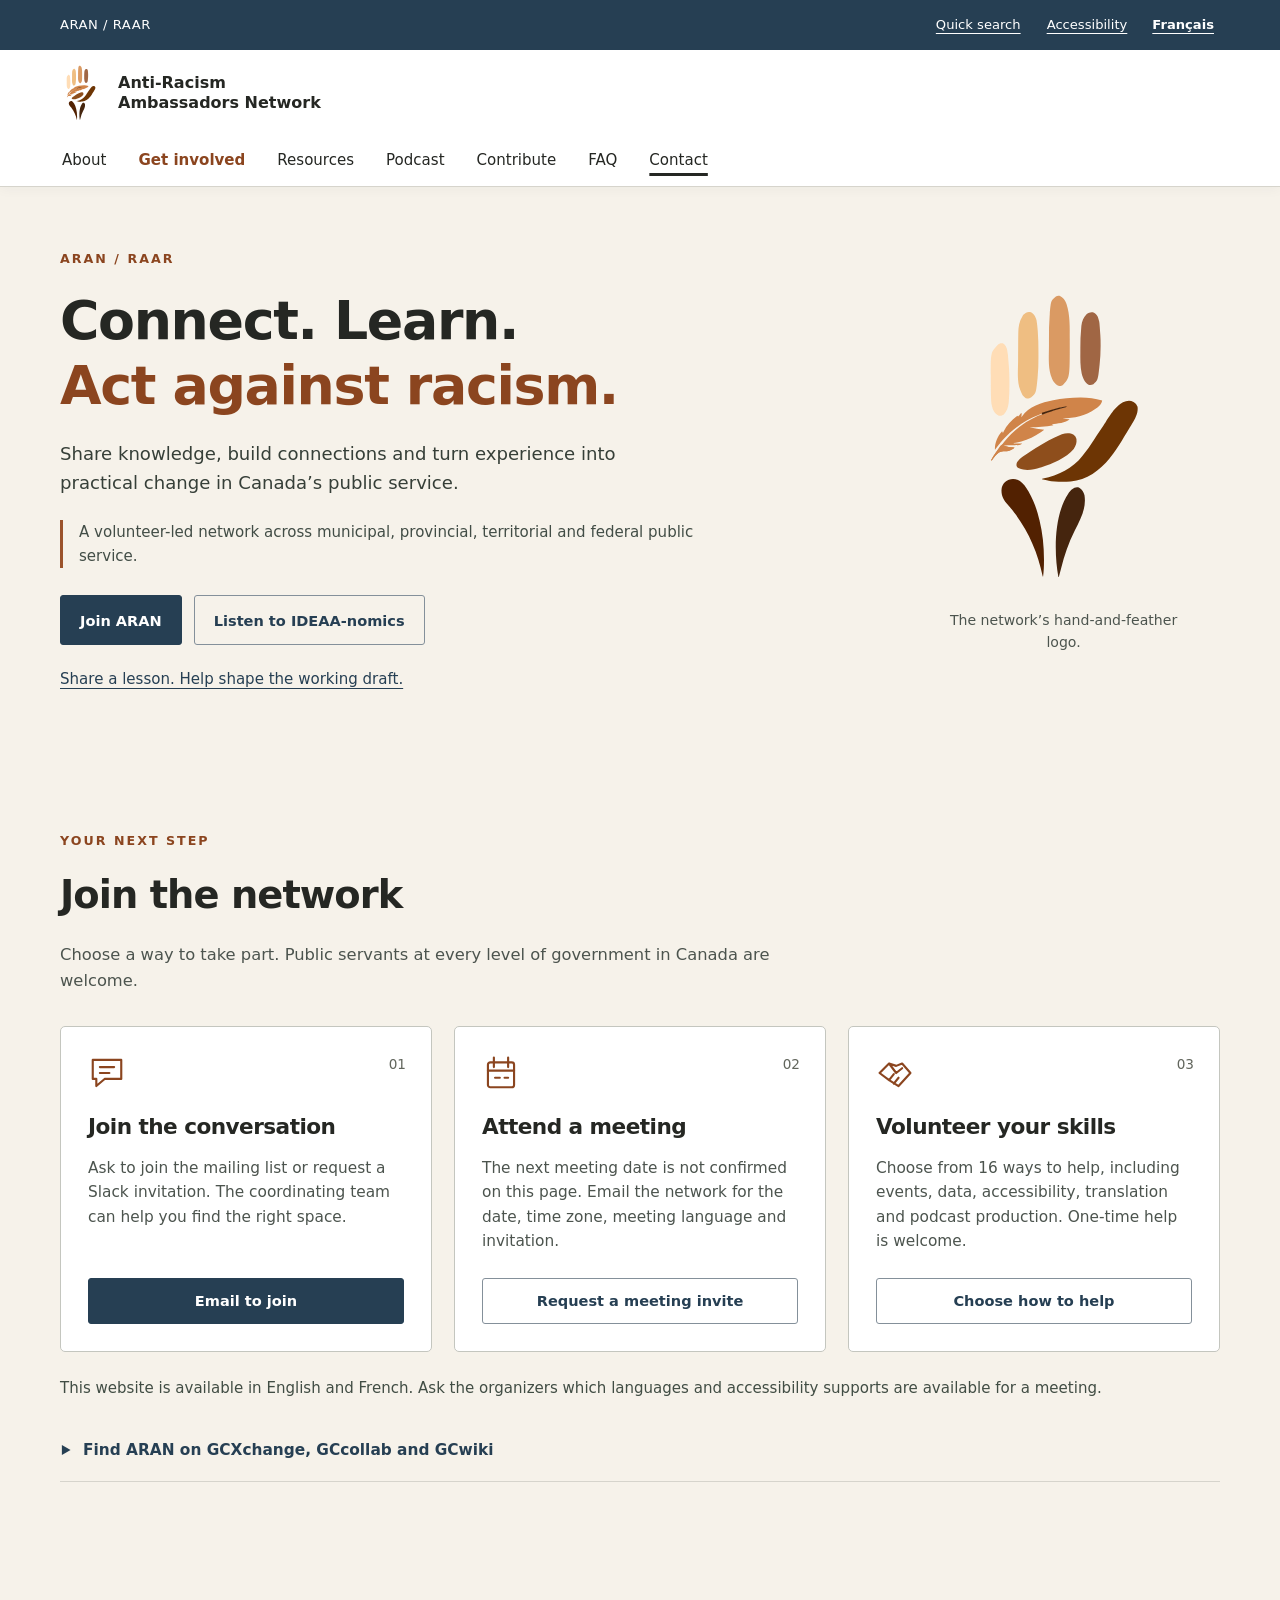
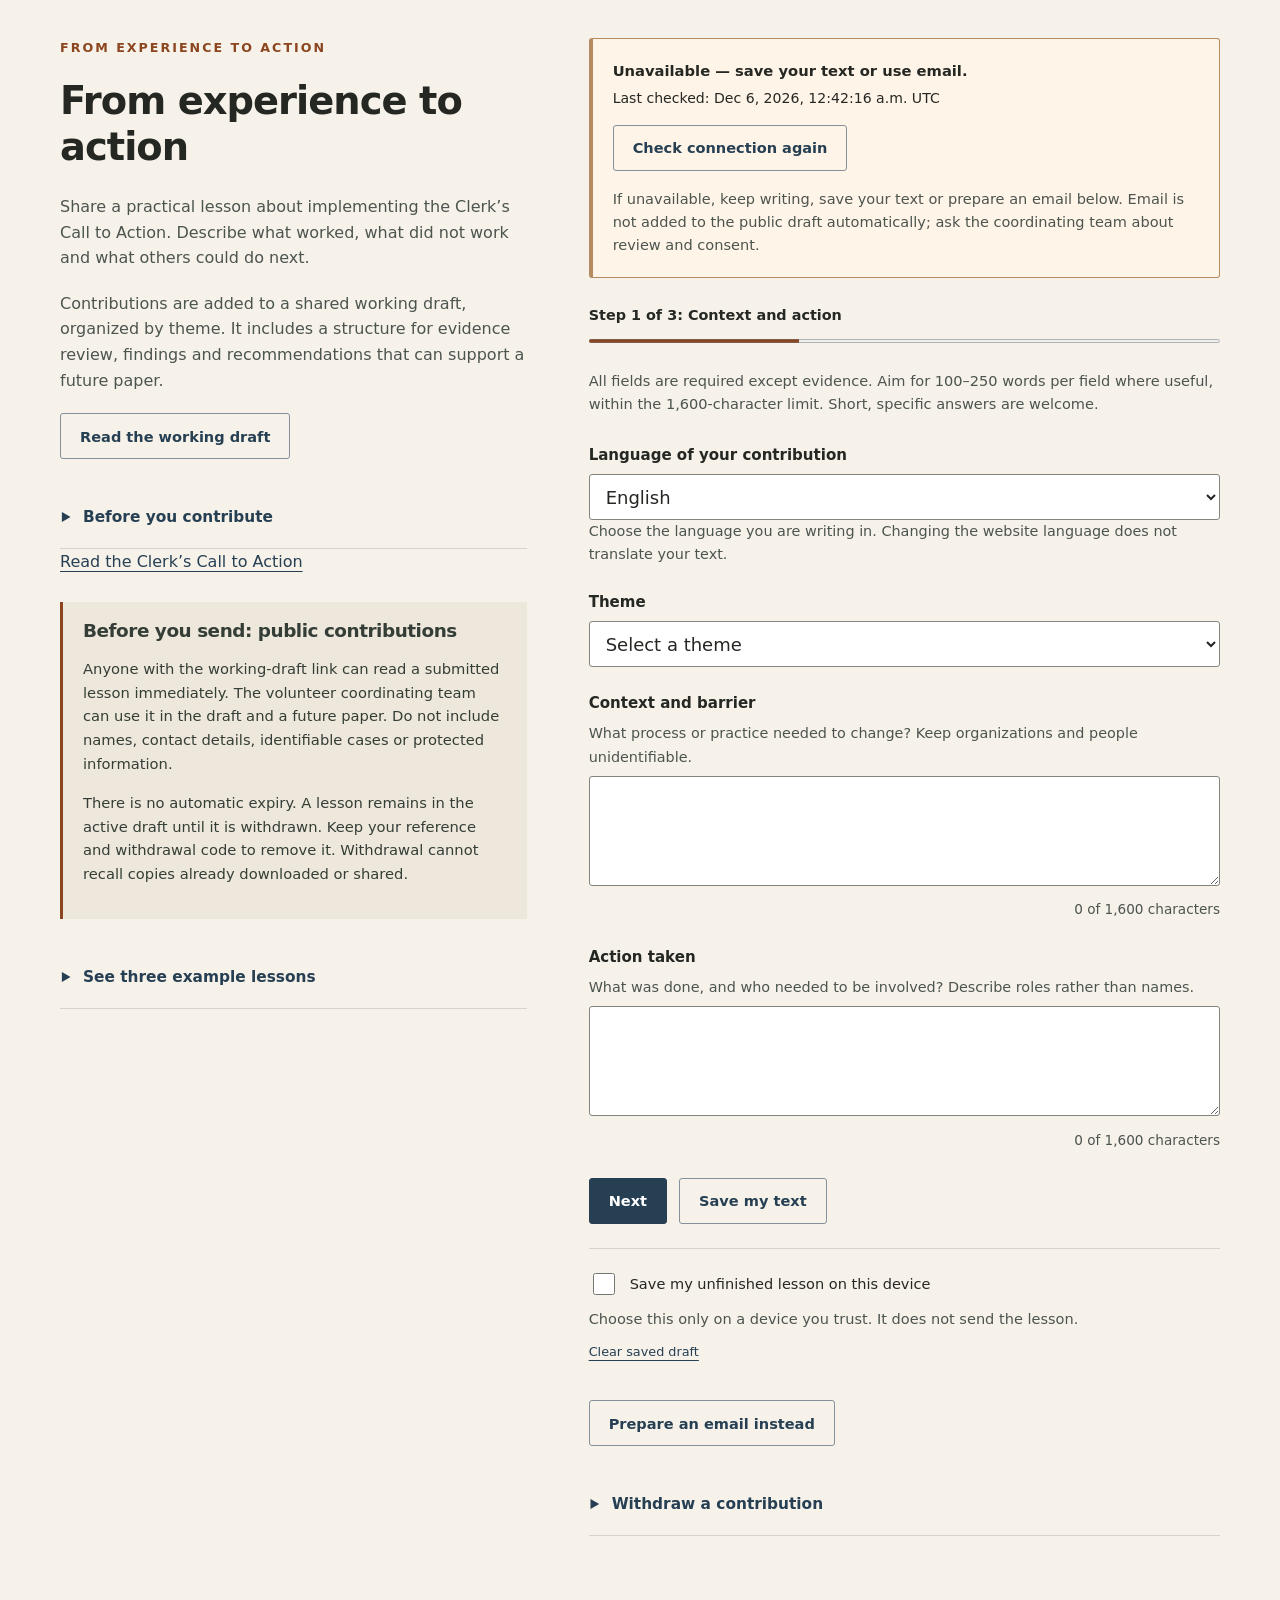
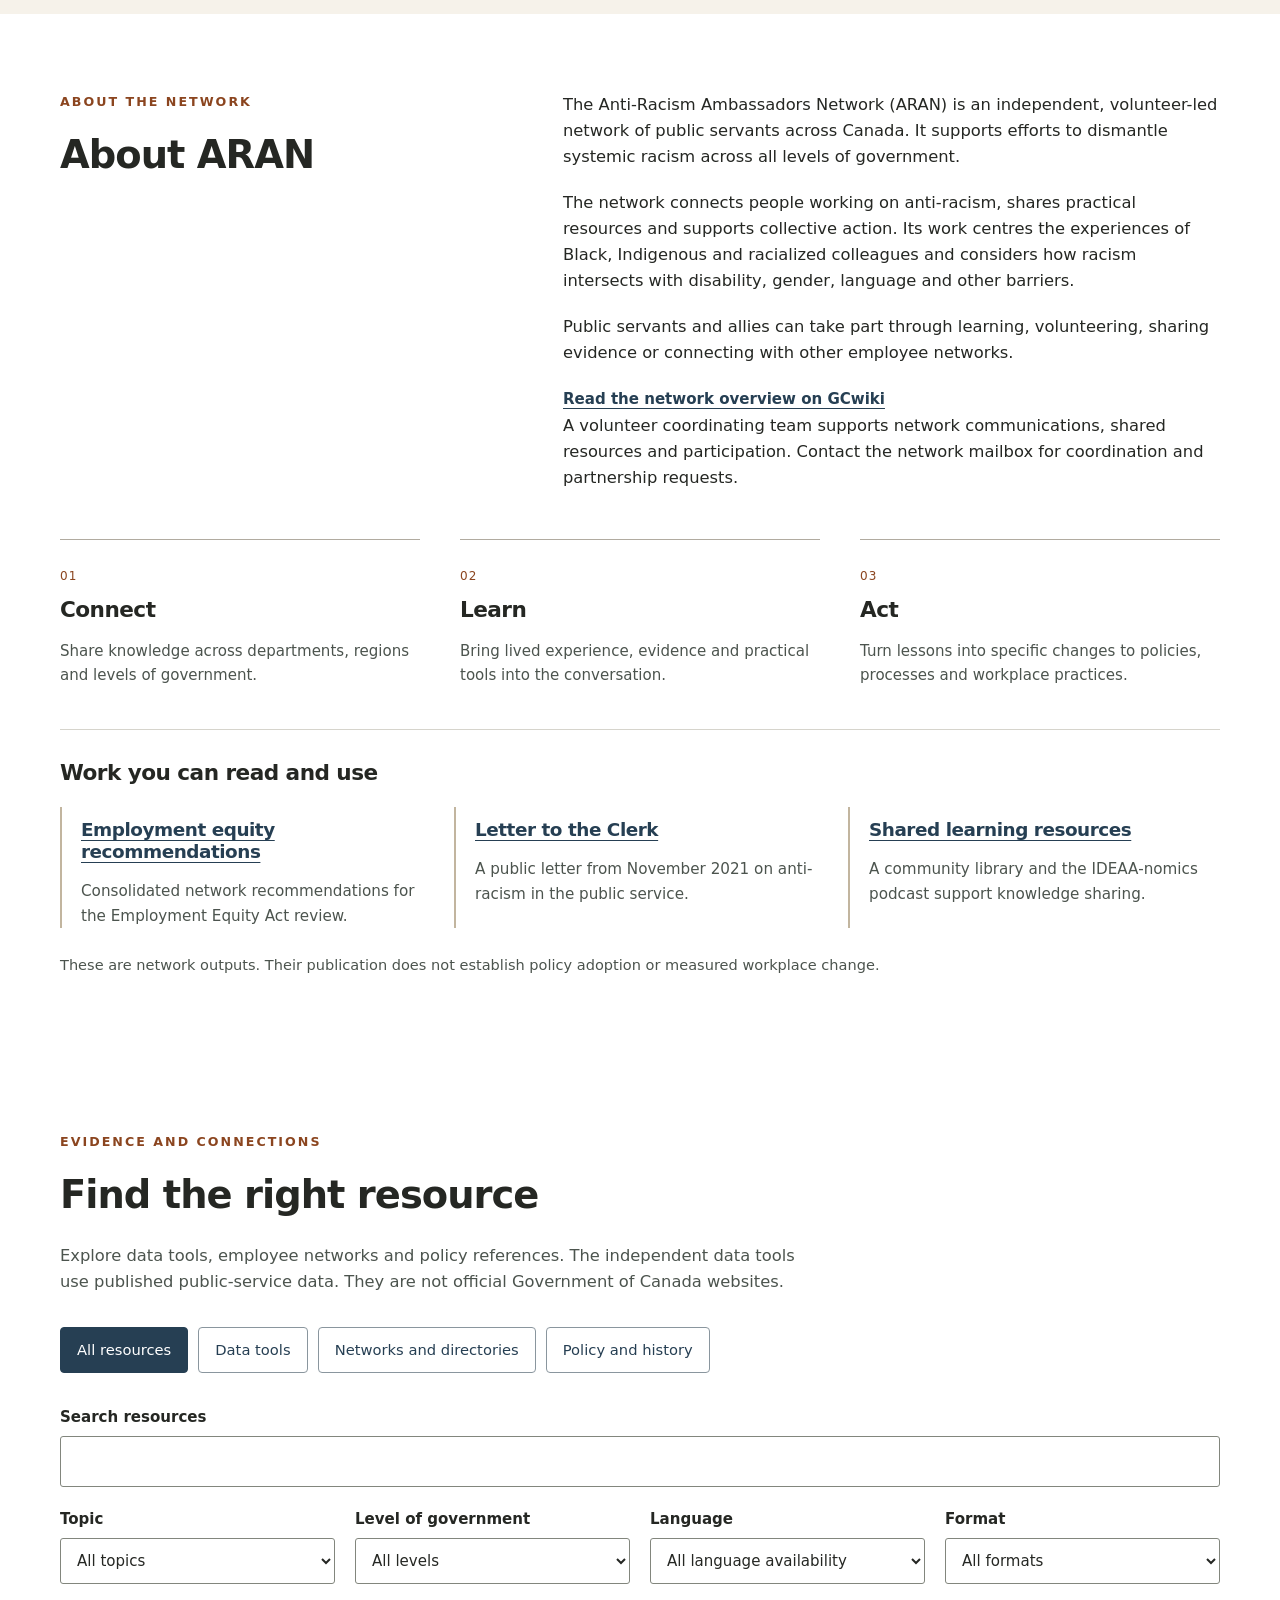
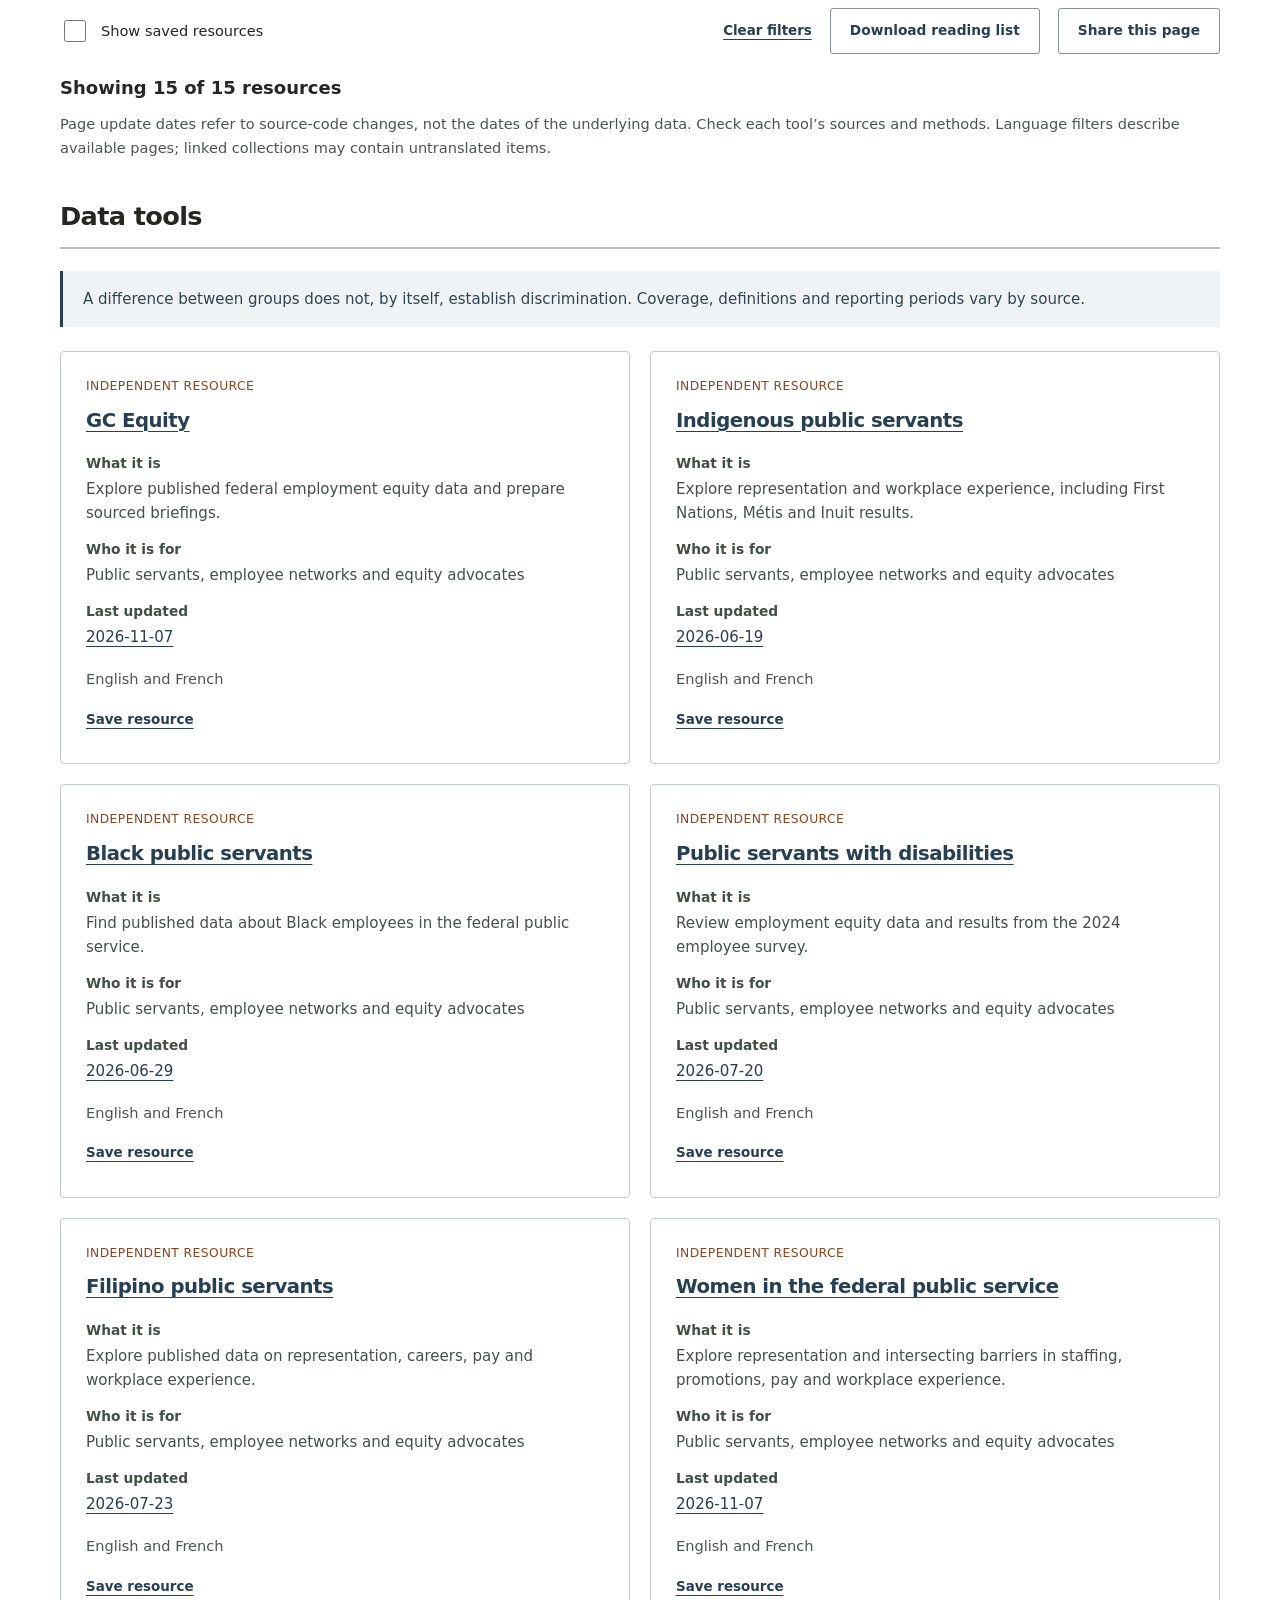
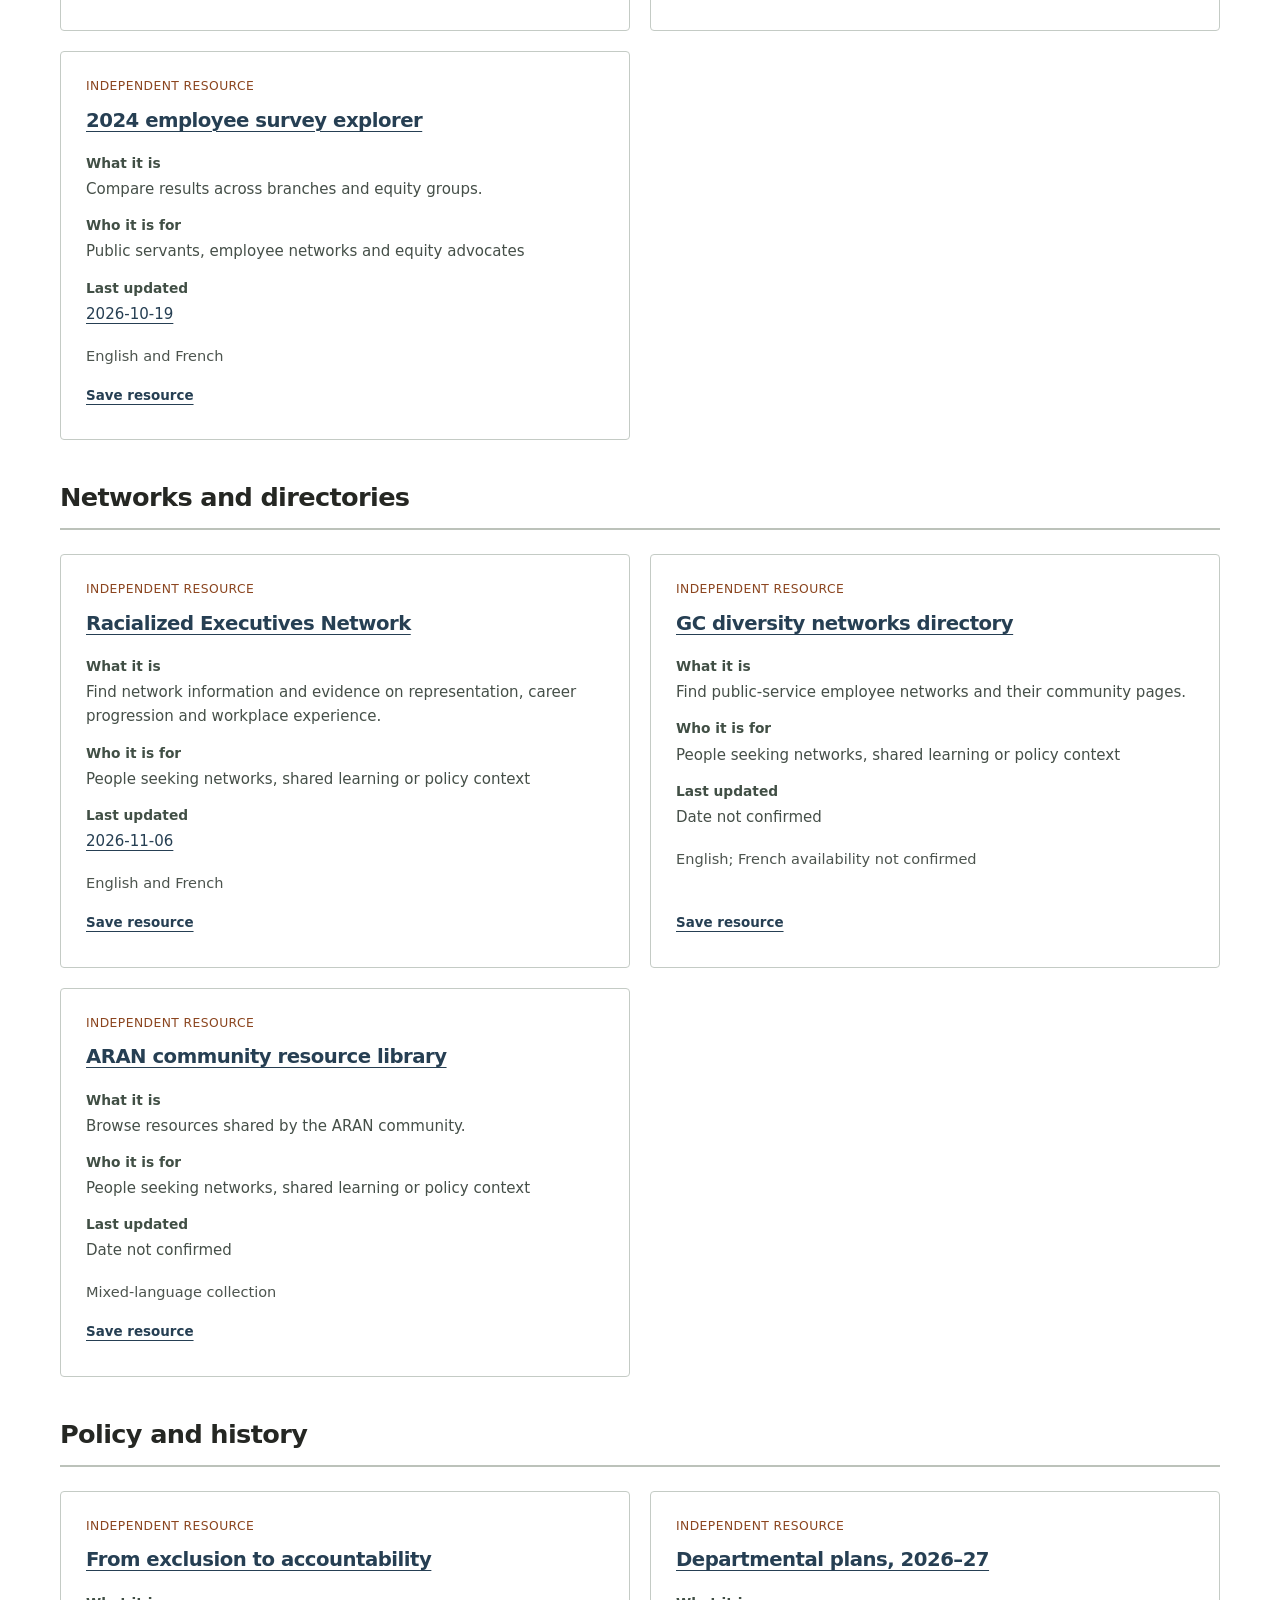
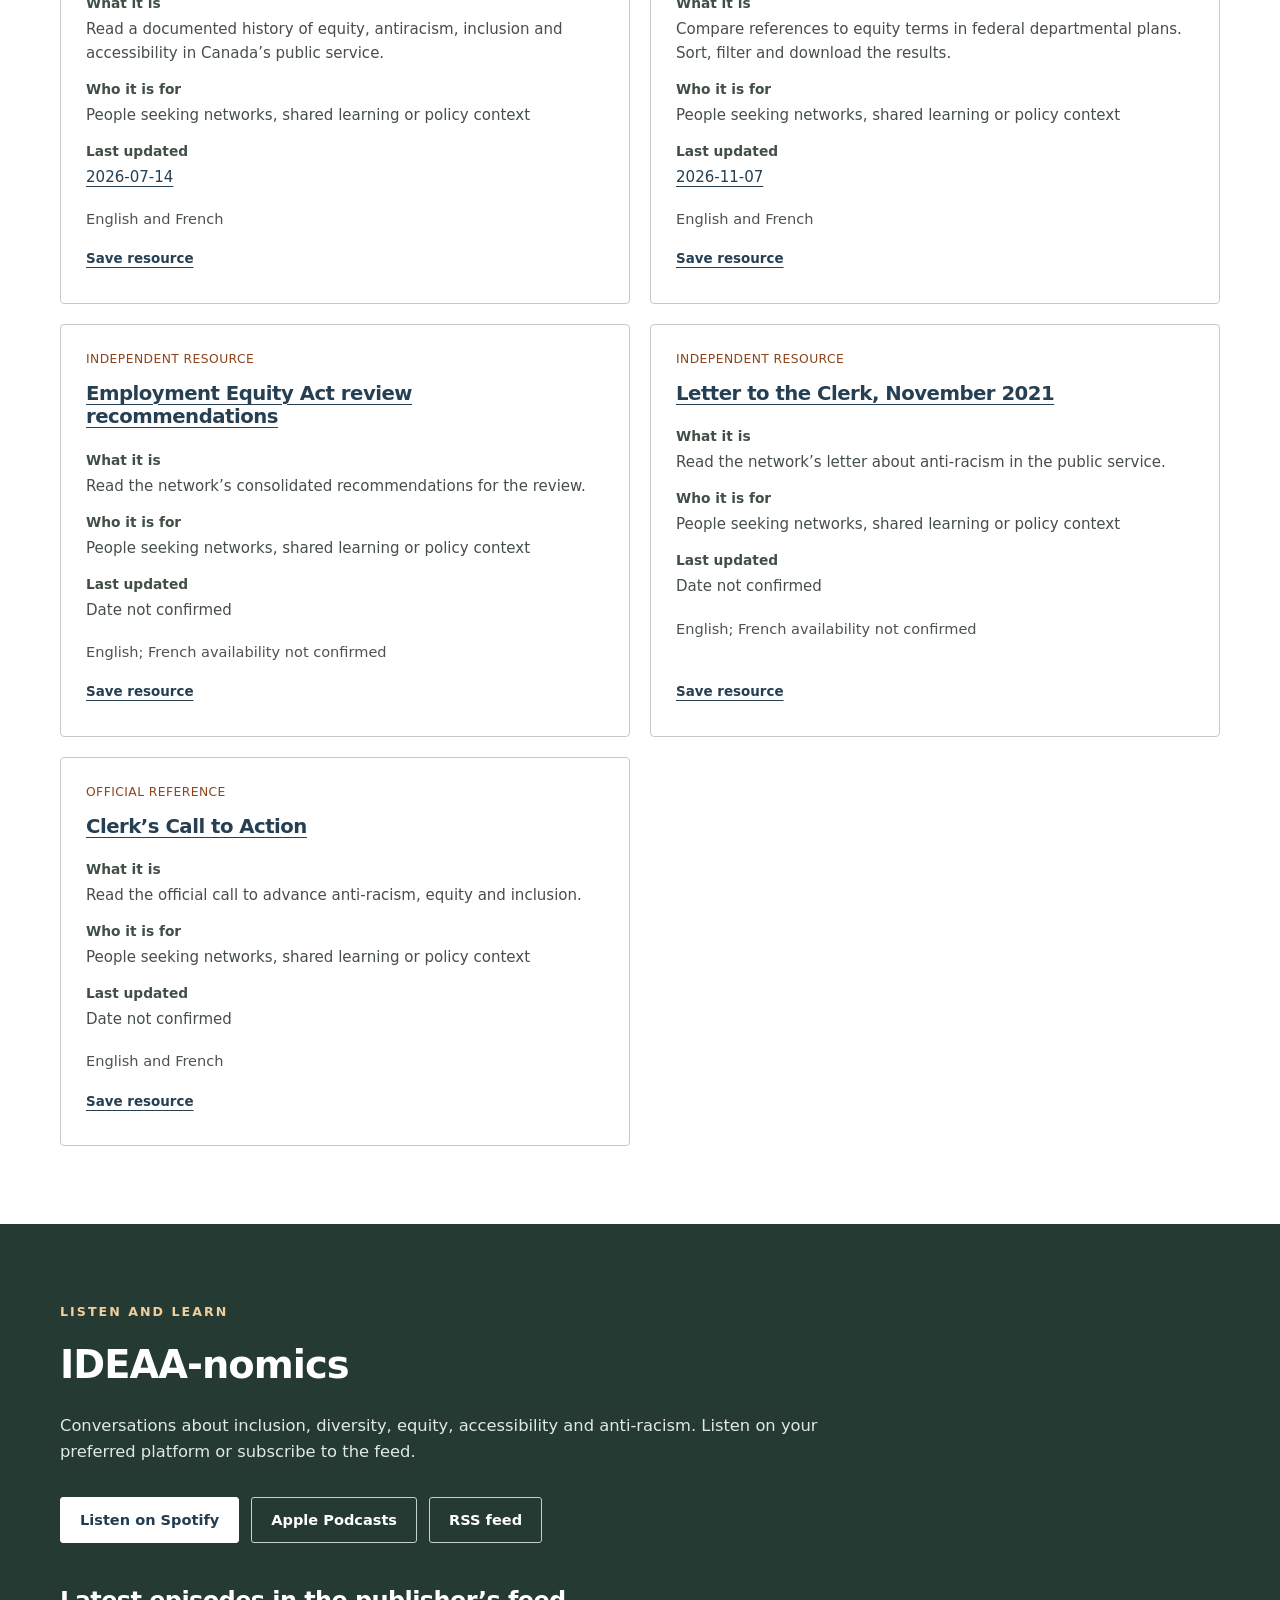
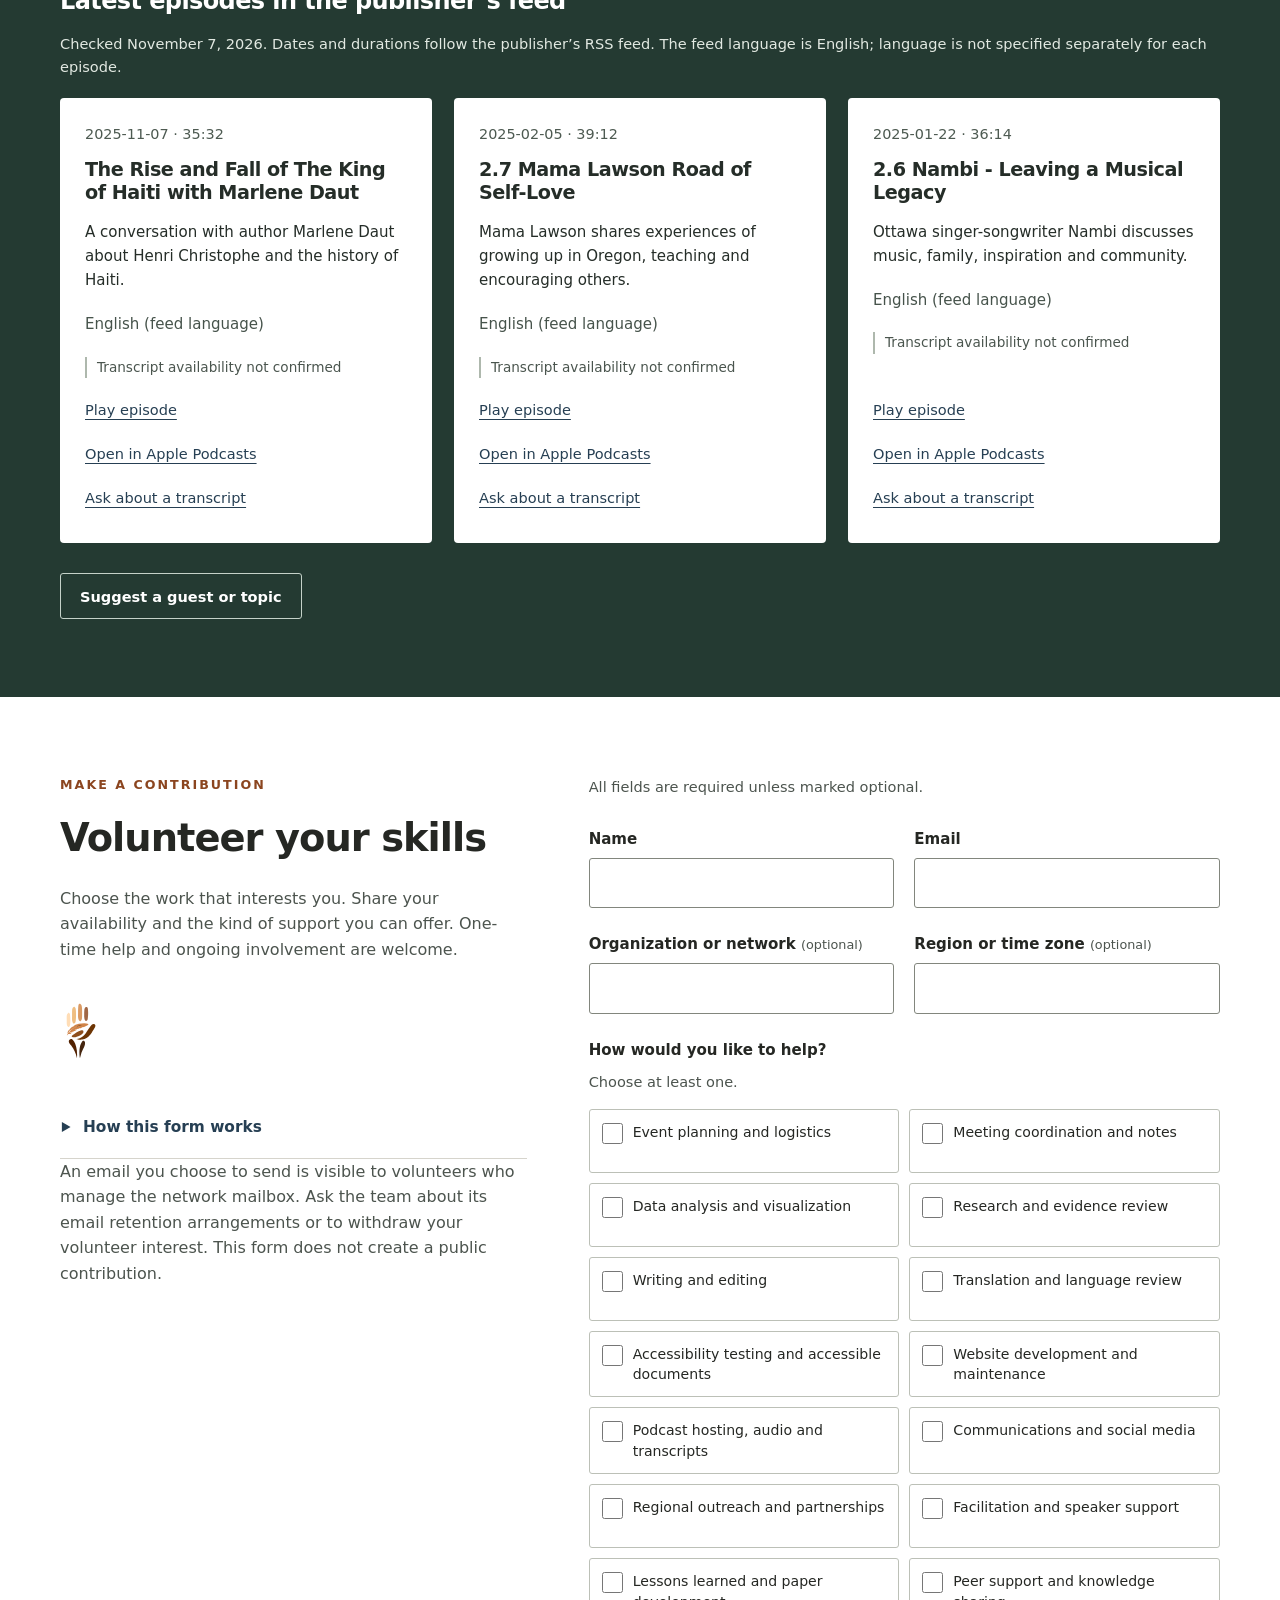
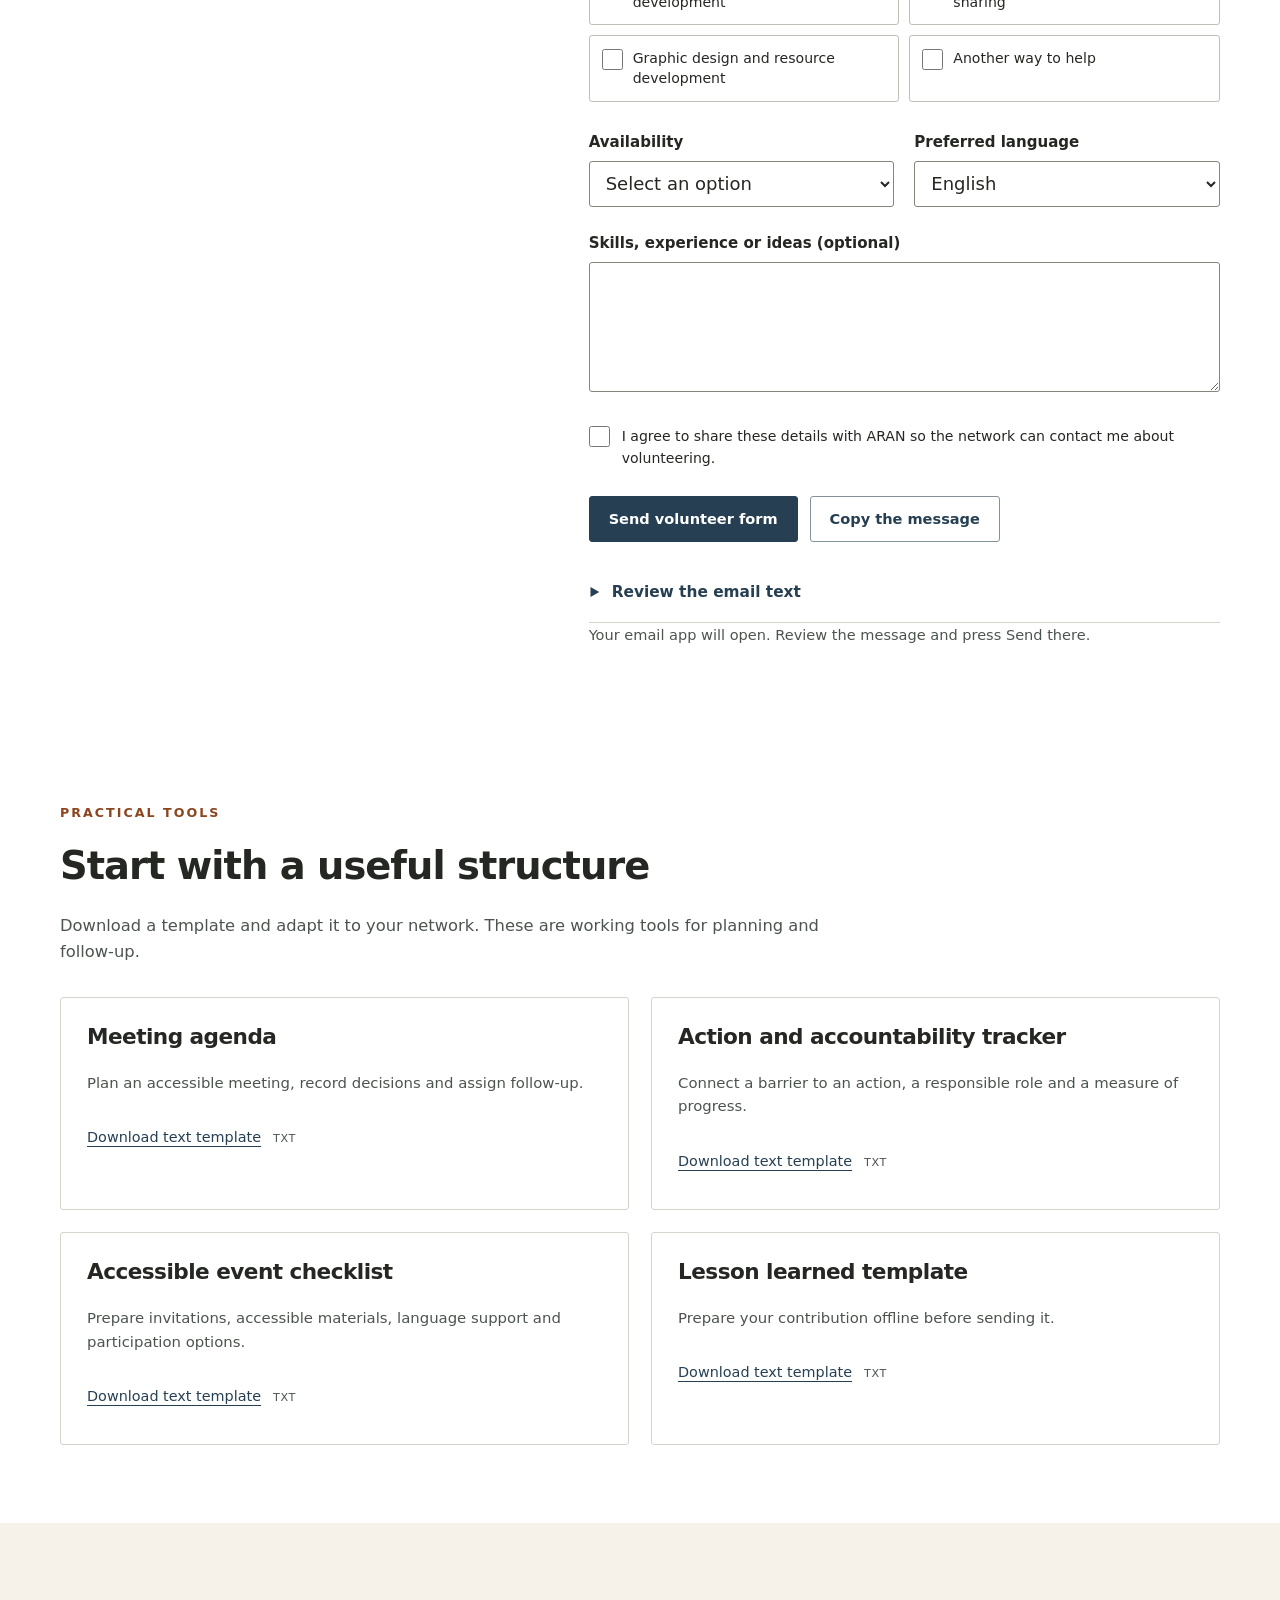
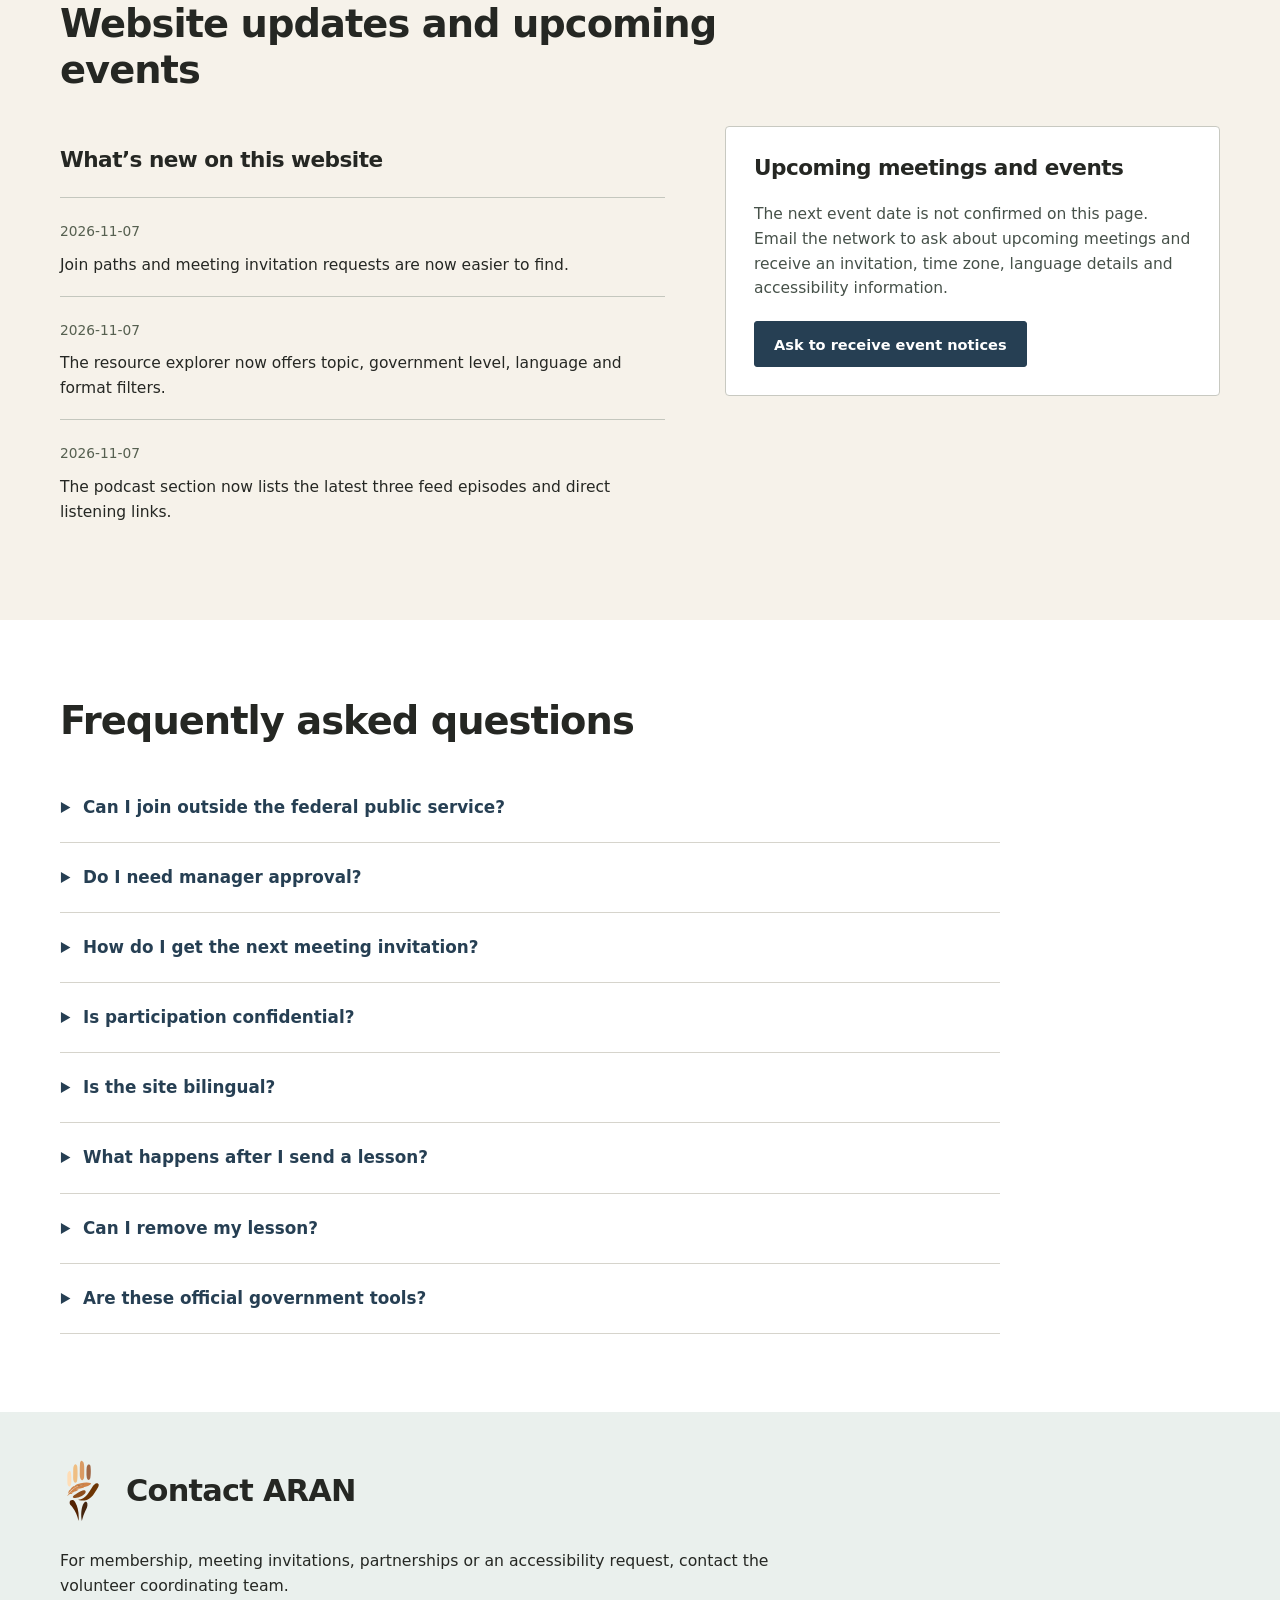
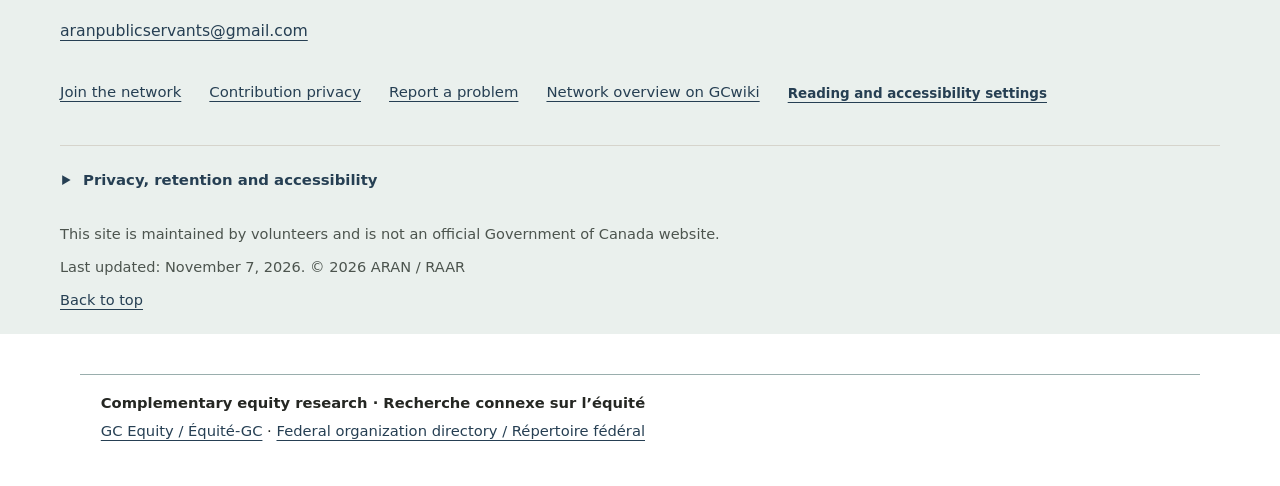
==== index.html @ 90107c2a "Cross-link public-service equity research through canonical GitHub Pages URLs" ====
<!doctype html>
<html lang="en"><head><meta charset="utf-8"><meta name="viewport" content="width=device-width, initial-scale=1"><meta name="color-scheme" content="light"><meta name="description" content="Join the Anti-Racism Ambassadors Network. Find a meeting, share a lesson and explore public-service equity resources."><title>Anti-Racism Ambassadors Network | ARAN</title><meta name="referrer" content="strict-origin-when-cross-origin"><link rel="stylesheet" href="styles.css?v=20261107-5"><script src="shared.js?v=20261107-5" defer></script><script src="app.js?v=20261107-5" defer></script><script src="enhancements.js?v=20261107-5" defer></script><link rel="stylesheet" href="enhancements.css?v=20261107-5"><link rel="manifest" href="manifest.webmanifest"><meta name="theme-color" content="#263f53"><link rel="canonical" href="https://aranpublicservants-rgb.github.io/aran-raar/"><link rel="alternate" hreflang="en" href="https://aranpublicservants-rgb.github.io/aran-raar/"><link rel="alternate" hreflang="fr" href="https://aranpublicservants-rgb.github.io/aran-raar/fr.html"><link rel="icon" type="image/svg+xml" href="assets/aran-icon.svg"><meta property="og:title" content="Anti-Racism Ambassadors Network | ARAN"><meta property="og:description" content="Join the Anti-Racism Ambassadors Network. Find a meeting, share a lesson and explore public-service equity resources."><meta property="og:type" content="website"><meta property="og:url" content="https://aranpublicservants-rgb.github.io/aran-raar/index.html"><meta property="og:locale" content="en_CA"><meta property="og:image" content="https://aranpublicservants-rgb.github.io/aran-raar/assets/og-aran-en.png"><meta property="og:image:width" content="1200"><meta property="og:image:height" content="630"><meta property="og:image:alt" content="Anti-Racism Ambassadors Network logo and name."><meta name="twitter:card" content="summary_large_image"><link rel="stylesheet" href="site-v3.css?v=20261107-5"><script src="ui.js?v=20261107-5" defer></script></head><body data-page="home"><a class="skip" href="#main"><span data-lang="en" lang="en">Skip to main content</span></a><div class="sticky-shell"><div class="identity-line"><div class="container identity-inner"><span>ARAN / RAAR</span><div class="utility-actions"><button type="button" class="utility-button" data-open-search><span data-lang="en" lang="en">Quick search</span></button><button type="button" class="utility-button" data-open-access><span data-lang="en" lang="en">Accessibility</span></button><a id="language-link" href="fr.html?v=20261107-5" lang="fr" hreflang="fr">Français</a></div></div></div><header class="site-header"><div class="container header-inner"><a class="brand" href="#top"><img class="brand-mark" src="assets/aran-logo.svg" alt="" width="44" height="58"><span class="brand-name"><span data-lang="en" lang="en">Anti-Racism<br>Ambassadors Network</span></span></a><button class="menu-toggle" id="menu-toggle" type="button" aria-expanded="false" aria-controls="primary-nav" hidden><span data-lang="en" lang="en">Menu</span></button><nav id="primary-nav" class="section-nav" aria-label="Main navigation" data-aria-en="Main navigation" data-aria-fr="Menu principal"><a href="#about" class=""><span data-lang="en" lang="en">About</span></a><a href="#join" class="nav-action"><span data-lang="en" lang="en">Get involved</span></a><a href="#resources" class=""><span data-lang="en" lang="en">Resources</span></a><a href="#podcast" class=""><span data-lang="en" lang="en">Podcast</span></a><a href="#lessons" class=""><span data-lang="en" lang="en">Contribute</span></a><a href="#faq" class=""><span data-lang="en" lang="en">FAQ</span></a><a href="#contact" class=""><span data-lang="en" lang="en">Contact</span></a></nav></div></header></div><main id="main" tabindex="-1"><section id="top" class="hero"><div class="container hero-grid"><div class="hero-copy"><p class="eyebrow">ARAN / RAAR</p><h1><span data-lang="en" lang="en">Connect. Learn.<br><span class="accent">Act against racism.</span></span></h1><p class="hero-summary"><span data-lang="en" lang="en">Share knowledge, build connections and turn experience into practical change in Canada’s public service.</span></p><p class="proof-line"><span data-lang="en" lang="en">A volunteer-led network across municipal, provincial, territorial and federal public service.</span></p><div class="actions"><a href="#join" class="button primary"><span data-lang="en" lang="en">Join ARAN</span></a><a href="#podcast" class="button secondary"><span data-lang="en" lang="en">Listen to IDEAA-nomics</span></a></div><p class="hero-next"><a href="#lessons" class=""><span data-lang="en" lang="en">Share a lesson. Help shape the working draft.</span></a></p></div><figure class="hero-art"><img class="hero-logo" src="assets/aran-logo.svg" width="408" height="746" fetchpriority="high" alt="ARAN logo: a raised hand in several colours with a feather." data-alt-en="ARAN logo: a raised hand in several colours with a feather." data-alt-fr="Logo du RAAR : une main levée de plusieurs couleurs accompagnée d’une plume."><figcaption><span data-lang="en" lang="en">The network’s hand-and-feather logo.</span></figcaption></figure></div></section><section id="join" class="section section-soft"><div class="container"><div class="section-intro"><p class="eyebrow"><span data-lang="en" lang="en">Your next step</span></p><h2><span data-lang="en" lang="en">Join the network</span></h2><p><span data-lang="en" lang="en">Choose a way to take part. Public servants at every level of government in Canada are welcome.</span></p></div><div class="join-paths"><article class="join-card"><svg class="platform-icon" viewbox="0 0 32 32" fill="none" stroke="currentColor" stroke-width="1.8" stroke-linecap="round" stroke-linejoin="round" aria-hidden="true"><path d="M4 5h24v16H14l-7 6v-6H4z"></path><path d="M10 11h12M10 16h8"></path></svg><p class="step-number">01</p><h3><span data-lang="en" lang="en">Join the conversation</span></h3><p><span data-lang="en" lang="en">Ask to join the mailing list or request a Slack invitation. The coordinating team can help you find the right space.</span></p><a href="mailto:aranpublicservants@gmail.com?subject=ARAN%20%7C%20Join%20/%20Adh%C3%A9sion" class="button primary"><span data-lang="en" lang="en">Email to join</span></a></article><article class="join-card"><svg class="platform-icon" viewbox="0 0 32 32" fill="none" stroke="currentColor" stroke-width="1.8" stroke-linecap="round" stroke-linejoin="round" aria-hidden="true"><rect x="5" y="7" width="22" height="21" rx="2"></rect><path d="M10 3v8M22 3v8M5 14h22M11 20h4M19 20h3"></path></svg><p class="step-number">02</p><h3><span data-lang="en" lang="en">Attend a meeting</span></h3><p><span data-lang="en" lang="en">The next meeting date is not confirmed on this page. Email the network for the date, time zone, meeting language and invitation.</span></p><a href="mailto:aranpublicservants@gmail.com?subject=ARAN%20%7C%20Next%20meeting%20invitation%20/%20Invitation%20%C3%A0%20la%20prochaine%20r%C3%A9union" class="button secondary"><span data-lang="en" lang="en">Request a meeting invite</span></a></article><article class="join-card"><svg class="platform-icon" viewbox="0 0 32 32" fill="none" stroke="currentColor" stroke-width="1.8" stroke-linecap="round" stroke-linejoin="round" aria-hidden="true"><path d="m3 16 8-8 6 2 5-2 7 8-10 11-8-5zM11 8l6 8 5-4M11 22l4-5M15 25l4-5"></path></svg><p class="step-number">03</p><h3><span data-lang="en" lang="en">Volunteer your skills</span></h3><p><span data-lang="en" lang="en">Choose from 16 ways to help, including events, data, accessibility, translation and podcast production. One-time help is welcome.</span></p><a href="#volunteer" class="button secondary"><span data-lang="en" lang="en">Choose how to help</span></a></article></div><p class="language-note"><span data-lang="en" lang="en">This website is available in English and French. Ask the organizers which languages and accessibility supports are available for a meeting.</span></p><details class="platform-details"><summary><span data-lang="en" lang="en">Find ARAN on GCXchange, GCcollab and GCwiki</span></summary><div class="community-grid"><article class="community-card"><svg class="platform-icon" viewbox="0 0 32 32" fill="none" stroke="currentColor" stroke-width="1.8" stroke-linecap="round" stroke-linejoin="round" aria-hidden="true"><path d="M5 10h23l-6-6M27 23H4l6 6M28 10l-6 6M4 23l6-6"></path></svg><h3>GCXchange</h3><p class="access-badge"><span data-lang="en" lang="en">GC account and access approval</span></p><p><span data-lang="en" lang="en">Complete the community agreement before requesting access to the ARAN community.</span></p><a href="https://teams.microsoft.com/l/team/19%3AZy6_RB1KDDriN8EOkrzIkypdje5U9t5RdSOGGqIV9tg1%40thread.tacv2/conversations?groupId=77e383b9-1520-4870-a8b1-5be14ca9e9aa&amp;tenantId=f6a7234d-bc9b-4520-ad5f-70669c2c7a9c" class="text-link"><span data-lang="en" lang="en">Open GCXchange</span></a></article><article class="community-card"><svg class="platform-icon" viewbox="0 0 32 32" fill="none" stroke="currentColor" stroke-width="1.8" stroke-linecap="round" stroke-linejoin="round" aria-hidden="true"><circle cx="7" cy="7" r="4"></circle><circle cx="25" cy="11" r="4"></circle><circle cx="15" cy="26" r="4"></circle><path d="m11 8 10 2M9 11l4 11M22 15l-5 7"></path></svg><h3>GCcollab</h3><p class="access-badge"><span data-lang="en" lang="en">Account may be required</span></p><p><span data-lang="en" lang="en">Connect with colleagues and shared resources.</span></p><a href="https://gccollab.ca/groups/profile/5752038/enanti-racism-ambassadors-networkfr" class="text-link"><span data-lang="en" lang="en">Open GCcollab</span></a></article><article class="community-card"><svg class="platform-icon" viewbox="0 0 32 32" fill="none" stroke="currentColor" stroke-width="1.8" stroke-linecap="round" stroke-linejoin="round" aria-hidden="true"><path d="M7 3h12l7 7v19H7zM19 3v8h7M12 16h9M12 21h9"></path></svg><h3>GCwiki</h3><p class="access-badge"><span data-lang="en" lang="en">Public page</span></p><p><span data-lang="en" lang="en">Read the network overview and community links.</span></p><a href="https://wiki.gccollab.ca/ARAN_ARAR" class="text-link"><span data-lang="en" lang="en">Open GCwiki</span></a></article></div><p><a href="https://forms.office.com/Pages/ResponsePage.aspx?id=8uh8clanLkGkxpUgStaNhBsF0eAER_RFqcZKPfJvE-RUOFQxSE1XVE1VSzJYN1pORVdQMTNKVFNSVS4u" class=""><span data-lang="en" lang="en">Complete the community agreement</span></a></p></details></div></section><section id="lessons" class="section section-soft"><div class="container form-layout"><div class="form-aside"><p class="eyebrow"><span data-lang="en" lang="en">From experience to action</span></p><h2><span data-lang="en" lang="en">From experience to action</span></h2><p><span data-lang="en" lang="en">Share a practical lesson about implementing the Clerk’s Call to Action. Describe what worked, what did not work and what others could do next.</span></p><p><span data-lang="en" lang="en">Contributions are added to a shared working draft, organized by theme. It includes a structure for evidence review, findings and recommendations that can support a future paper.</span></p><a class="button secondary draft-link" href="working-draft.html?v=20261107-5"><span data-lang="en" lang="en">Read the working draft</span></a><details><summary><span data-lang="en" lang="en">Before you contribute</span></summary><p><span data-lang="en" lang="en">The working draft is public. Use general descriptions. Do not include names, email addresses, case details or protected information. Contributions are self-reported and are not verified findings or network positions.</span></p><p><span data-lang="en" lang="en">A withdrawal code is provided after submission. Keep it if you may want to remove your contribution.</span></p></details><p><a href="https://www.canada.ca/en/privy-council/corporate/clerk/call-to-action-anti-racism-equity-inclusion-federal-public-service.html" data-href-en="https://www.canada.ca/en/privy-council/corporate/clerk/call-to-action-anti-racism-equity-inclusion-federal-public-service.html" data-href-fr="https://www.canada.ca/fr/conseil-prive/organisation/greffier/appel-action-faveur-lutte-contre-racisme-equite-inclusion-fonction-publique-federale.html"><span data-lang="en" lang="en">Read the Clerk’s Call to Action</span></a></p><aside class="privacy-panel" id="submission-privacy"><h3><span data-lang="en" lang="en">Before you send: public contributions</span></h3><p><span data-lang="en" lang="en">Anyone with the working-draft link can read a submitted lesson immediately. The volunteer coordinating team can use it in the draft and a future paper. Do not include names, contact details, identifiable cases or protected information.</span></p><p><span data-lang="en" lang="en">There is no automatic expiry. A lesson remains in the active draft until it is withdrawn. Keep your reference and withdrawal code to remove it. Withdrawal cannot recall copies already downloaded or shared.</span></p></aside><details class="lesson-examples"><summary><span data-lang="en" lang="en">See three example lessons</span></summary><p class="hint"><span data-lang="en" lang="en">Illustrative examples only. These fictional, anonymous examples show the structure; they are not submissions, findings or claims about an organization.</span></p><details><summary><span data-lang="en" lang="en">Making meetings easier to access</span></summary><dl><dt><span data-lang="en" lang="en">Context and barrier</span></dt><dd><span data-lang="en" lang="en">Materials arrived too late for participants to prepare.</span></dd><dt><span data-lang="en" lang="en">Action taken</span></dt><dd><span data-lang="en" lang="en">The organizer shared an accessible agenda and offered written input.</span></dd><dt><span data-lang="en" lang="en">What changed</span></dt><dd><span data-lang="en" lang="en">Participants had another way to contribute; attendance alone could not show whether access improved.</span></dd><dt><span data-lang="en" lang="en">Evidence and limits</span></dt><dd><span data-lang="en" lang="en">A short feedback check would be needed; no measured result is claimed.</span></dd><dt><span data-lang="en" lang="en">Lesson learned</span></dt><dd><span data-lang="en" lang="en">Offer more than one way to take part.</span></dd><dt><span data-lang="en" lang="en">Recommended next step</span></dt><dd><span data-lang="en" lang="en">Ask the meeting coordinator to test the options and review feedback after two meetings.</span></dd></dl></details><details><summary><span data-lang="en" lang="en">Sharing access to development opportunities</span></summary><dl><dt><span data-lang="en" lang="en">Context and barrier</span></dt><dd><span data-lang="en" lang="en">Development opportunities were shared through informal contacts.</span></dd><dt><span data-lang="en" lang="en">Action taken</span></dt><dd><span data-lang="en" lang="en">A manager tested a common notice with clear criteria and a response period.</span></dd><dt><span data-lang="en" lang="en">What changed</span></dt><dd><span data-lang="en" lang="en">The process became easier to explain; its effect on access remained to be assessed.</span></dd><dt><span data-lang="en" lang="en">Evidence and limits</span></dt><dd><span data-lang="en" lang="en">Selection and feedback data would be needed before drawing conclusions.</span></dd><dt><span data-lang="en" lang="en">Lesson learned</span></dt><dd><span data-lang="en" lang="en">Make the process visible before judging its results.</span></dd><dt><span data-lang="en" lang="en">Recommended next step</span></dt><dd><span data-lang="en" lang="en">Ask the responsible manager to review who learned about and accessed the next opportunity.</span></dd></dl></details><details><summary><span data-lang="en" lang="en">Following up on a barrier</span></summary><dl><dt><span data-lang="en" lang="en">Context and barrier</span></dt><dd><span data-lang="en" lang="en">An employee network could not see what happened after raising an issue.</span></dd><dt><span data-lang="en" lang="en">Action taken</span></dt><dd><span data-lang="en" lang="en">The coordinating team created an action log with a responsible role and review date.</span></dd><dt><span data-lang="en" lang="en">What changed</span></dt><dd><span data-lang="en" lang="en">Follow-up became visible; the barrier was not yet shown to be resolved.</span></dd><dt><span data-lang="en" lang="en">Evidence and limits</span></dt><dd><span data-lang="en" lang="en">An action log records activity, not proof that a barrier has been removed.</span></dd><dt><span data-lang="en" lang="en">Lesson learned</span></dt><dd><span data-lang="en" lang="en">Separate action taken from the result people experience.</span></dd><dt><span data-lang="en" lang="en">Recommended next step</span></dt><dd><span data-lang="en" lang="en">Have the responsible function report the result and seek network feedback at the next review.</span></dd></dl></details></details></div><div><div class="connection-panel" id="contribution-connection"><p id="connection-status" role="status"><span data-lang="en" lang="en">Checking the contribution service…</span></p><button type="button" class="button secondary" id="retry-connection"><span data-lang="en" lang="en">Check connection again</span></button><p class="hint"><span data-lang="en" lang="en">If unavailable, keep writing, save your text or prepare an email below. Email is not added to the public draft automatically; ask the coordinating team about review and consent.</span></p></div><form id="lesson-form" novalidate><div class="lesson-progress"><span id="lesson-step-label"></span><progress id="lesson-progress" max="3" value="1" aria-label="Contribution progress" data-aria-en="Contribution progress" data-aria-fr="Progression de la contribution"></progress></div><div class="form-errors" id="lesson-errors" tabindex="-1" hidden></div><p class="form-help"><span data-lang="en" lang="en">All fields are required except evidence. Aim for 100–250 words per field where useful, within the 1,600-character limit. Short, specific answers are welcome.</span></p><div class="field"><label for="lesson-language"><span data-lang="en" lang="en">Language of your contribution</span></label><select id="lesson-language" name="writing-language"><option value="en" data-option-en="English" data-option-fr="Anglais" selected>English</option><option value="fr" data-option-en="French" data-option-fr="Français">French</option></select><p class="hint"><span data-lang="en" lang="en">Choose the language you are writing in. Changing the website language does not translate your text.</span></p></div><div class="field"><label for="lesson-topic"><span data-lang="en" lang="en">Theme</span></label><select id="lesson-topic" name="topic" required><option value="" data-option-en="Select a theme" data-option-fr="Choisir un thème">Select a theme</option><option value="accountability" data-option-en="Leadership and accountability" data-option-fr="Leadership et responsabilisation">Leadership and accountability</option><option value="staffing" data-option-en="Hiring and career development" data-option-fr="Embauche et perfectionnement professionnel">Hiring and career development</option><option value="data" data-option-en="Data and measurement" data-option-fr="Données et mesure des progrès">Data and measurement</option><option value="networks" data-option-en="Employee networks and participation" data-option-fr="Réseaux et participation des employés">Employee networks and participation</option><option value="learning" data-option-en="Learning and workplace culture" data-option-fr="Apprentissage et culture au travail">Learning and workplace culture</option><option value="accessibility" data-option-en="Accessibility and intersecting barriers" data-option-fr="Accessibilité et obstacles intersectionnels">Accessibility and intersecting barriers</option><option value="language" data-option-en="Language and regional access" data-option-fr="Langues et accès en région">Language and regional access</option><option value="other" data-option-en="Other practical improvements" data-option-fr="Autres améliorations concrètes">Other practical improvements</option></select><p id="lesson-topic-error" class="field-error" hidden></p></div><div class="field"><label for="lesson-context"><span data-lang="en" lang="en">Context and barrier</span></label><p class="hint" id="lesson-context-hint"><span data-lang="en" lang="en">What process or practice needed to change? Keep organizations and people unidentifiable.</span></p><textarea id="lesson-context" name="context" rows="3" maxlength="1600" required minlength="10" aria-describedby="lesson-context-hint"></textarea><p class="field-error" id="lesson-context-error" hidden></p></div><div class="field"><label for="lesson-action"><span data-lang="en" lang="en">Action taken</span></label><p class="hint" id="lesson-action-hint"><span data-lang="en" lang="en">What was done, and who needed to be involved? Describe roles rather than names.</span></p><textarea id="lesson-action" name="action" rows="3" maxlength="1600" required minlength="10" aria-describedby="lesson-action-hint"></textarea><p class="field-error" id="lesson-action-error" hidden></p></div><div class="field"><label for="lesson-outcome"><span data-lang="en" lang="en">What changed</span></label><p class="hint" id="lesson-outcome-hint"><span data-lang="en" lang="en">What improved, stayed the same or became harder? An unsuccessful attempt can teach others.</span></p><textarea id="lesson-outcome" name="outcome" rows="3" maxlength="1600" required minlength="10" aria-describedby="lesson-outcome-hint"></textarea><p class="field-error" id="lesson-outcome-error" hidden></p></div><div class="field"><label for="lesson-evidence"><span data-lang="en" lang="en">Evidence and limits (optional)</span></label><p class="hint" id="lesson-evidence-hint"><span data-lang="en" lang="en">Include public sources, dates or measures if available. Distinguish observation from verified results.</span></p><textarea id="lesson-evidence" name="evidence" rows="3" maxlength="1600" aria-describedby="lesson-evidence-hint"></textarea><p class="field-error" id="lesson-evidence-error" hidden></p></div><div class="field"><label for="lesson-lesson"><span data-lang="en" lang="en">Lesson learned</span></label><p class="hint" id="lesson-lesson-hint"><span data-lang="en" lang="en">What should someone trying a similar approach know?</span></p><textarea id="lesson-lesson" name="lesson" rows="3" maxlength="1600" required minlength="10" aria-describedby="lesson-lesson-hint"></textarea><p class="field-error" id="lesson-lesson-error" hidden></p></div><div class="field"><label for="lesson-recommendation"><span data-lang="en" lang="en">Recommended next step</span></label><p class="hint" id="lesson-recommendation-hint"><span data-lang="en" lang="en">Suggest a specific action, a responsible role and a way to assess progress.</span></p><textarea id="lesson-recommendation" name="recommendation" rows="3" maxlength="1600" required minlength="10" aria-describedby="lesson-recommendation-hint"></textarea><p class="field-error" id="lesson-recommendation-error" hidden></p></div><div class="trap" aria-hidden="true"><label for="lesson-website">Website</label><input id="lesson-website" name="website" tabindex="-1" autocomplete="off"></div><label class="consent"><input id="lesson-consent" type="checkbox" required><span><span data-lang="en" lang="en">I have removed identifying and protected information. I agree that this contribution may appear in the public working draft and be used, without personal attribution, in a future network paper.</span></span></label><p id="lesson-consent-error" class="field-error" hidden></p><div class="actions"><button class="button secondary" type="button" id="lesson-back" hidden><span data-lang="en" lang="en">Previous</span></button><button class="button primary" type="button" id="lesson-next" hidden><span data-lang="en" lang="en">Next</span></button><button class="button primary" type="submit" id="lesson-send"><span data-lang="en" lang="en">Send to the working draft</span></button><button class="button secondary" type="button" id="download-lesson"><span data-lang="en" lang="en">Save my text</span></button></div><div class="draft-save"><label class="preference"><input type="checkbox" id="keep-local-draft"><span><span data-lang="en" lang="en">Save my unfinished lesson on this device</span></span></label><p class="hint"><span data-lang="en" lang="en">Choose this only on a device you trust. It does not send the lesson.</span></p><button type="button" class="text-button" id="clear-local-draft"><span data-lang="en" lang="en">Clear saved draft</span></button><p id="local-draft-status" role="status"></p></div><div class="actions"><button class="button secondary" type="button" id="email-lesson"><span data-lang="en" lang="en">Prepare an email instead</span></button></div><p id="lesson-status" role="status"></p><div id="lesson-receipt" class="receipt" hidden tabindex="-1"></div></form><details class="withdraw"><summary><span data-lang="en" lang="en">Withdraw a contribution</span></summary><form id="withdraw-form"><div class="field"><label for="withdraw-id"><span data-lang="en" lang="en">Contribution reference</span></label><input id="withdraw-id" required autocomplete="off"></div><div class="field"><label for="withdraw-code"><span data-lang="en" lang="en">Withdrawal code</span></label><input id="withdraw-code" type="password" required autocomplete="off"></div><button type="submit" class="button secondary"><span data-lang="en" lang="en">Remove my contribution</span></button><p id="withdraw-status" role="status"></p></form></details></div></div></section><section id="about" class="section"><div class="container split"><div><p class="eyebrow"><span data-lang="en" lang="en">About the network</span></p><h2><span data-lang="en" lang="en">About ARAN</span></h2></div><div class="prose"><p><span data-lang="en" lang="en">The Anti-Racism Ambassadors Network (ARAN) is an independent, volunteer-led network of public servants across Canada. It supports efforts to dismantle systemic racism across all levels of government.</span></p><p><span data-lang="en" lang="en">The network connects people working on anti-racism, shares practical resources and supports collective action. Its work centres the experiences of Black, Indigenous and racialized colleagues and considers how racism intersects with disability, gender, language and other barriers.</span></p><p><span data-lang="en" lang="en">Public servants and allies can take part through learning, volunteering, sharing evidence or connecting with other employee networks.</span></p><a class="text-link" href="https://wiki.gccollab.ca/ARAN_ARAR"><span data-lang="en" lang="en">Read the network overview on GCwiki</span></a><p><span data-lang="en" lang="en">A volunteer coordinating team supports network communications, shared resources and participation. Contact the network mailbox for coordination and partnership requests.</span></p></div></div><div class="container work-grid"><article class="work-item"><span class="number">01</span><h3><span data-lang="en" lang="en">Connect</span></h3><p><span data-lang="en" lang="en">Share knowledge across departments, regions and levels of government.</span></p></article><article class="work-item"><span class="number">02</span><h3><span data-lang="en" lang="en">Learn</span></h3><p><span data-lang="en" lang="en">Bring lived experience, evidence and practical tools into the conversation.</span></p></article><article class="work-item"><span class="number">03</span><h3><span data-lang="en" lang="en">Act</span></h3><p><span data-lang="en" lang="en">Turn lessons into specific changes to policies, processes and workplace practices.</span></p></article></div><div class="container outputs"><h3><span data-lang="en" lang="en">Work you can read and use</span></h3><div class="outputs-grid"><article><h4><a href="https://wiki.gccollab.ca/ARAN_Employment_Equity_Act_Review" class=""><span data-lang="en" lang="en">Employment equity recommendations</span></a></h4><p><span data-lang="en" lang="en">Consolidated network recommendations for the Employment Equity Act review.</span></p></article><article><h4><a href="https://wiki.gccollab.ca/ARAN_Letter_to_the_Clerk" class=""><span data-lang="en" lang="en">Letter to the Clerk</span></a></h4><p><span data-lang="en" lang="en">A public letter from November 2021 on anti-racism in the public service.</span></p></article><article><h4><a href="https://trello.com/b/jvPOpcye/aran-community-resource-library" class=""><span data-lang="en" lang="en">Shared learning resources</span></a></h4><p><span data-lang="en" lang="en">A community library and the IDEAA-nomics podcast support knowledge sharing.</span></p></article></div><p class="hint"><span data-lang="en" lang="en">These are network outputs. Their publication does not establish policy adoption or measured workplace change.</span></p></div></section><section id="resources" class="section"><div class="container"><div class="section-intro"><p class="eyebrow"><span data-lang="en" lang="en">Evidence and connections</span></p><h2><span data-lang="en" lang="en">Find the right resource</span></h2><p><span data-lang="en" lang="en">Explore data tools, employee networks and policy references. The independent data tools use published public-service data. They are not official Government of Canada websites.</span></p></div><div class="resource-tabs" role="group" aria-label="Resource group" data-aria-en="Resource group" data-aria-fr="Groupe de ressources"><button type="button" data-resource-group="all" aria-pressed="true"><span data-lang="en" lang="en">All resources</span></button><button type="button" data-resource-group="data" aria-pressed="false"><span data-lang="en" lang="en">Data tools</span></button><button type="button" data-resource-group="networks" aria-pressed="false"><span data-lang="en" lang="en">Networks and directories</span></button><button type="button" data-resource-group="policy" aria-pressed="false"><span data-lang="en" lang="en">Policy and history</span></button></div><div class="resource-tools"><div class="field"><label for="resource-search"><span data-lang="en" lang="en">Search resources</span></label><input type="search" id="resource-search" autocomplete="off"></div><div class="field"><label for="resource-topic"><span data-lang="en" lang="en">Topic</span></label><select id="resource-topic"><option value="all" data-option-en="All topics" data-option-fr="Tous les sujets">All topics</option><option value="equity" data-option-en="Employment equity" data-option-fr="Équité en matière d’emploi">Employment equity</option><option value="indigenous" data-option-en="Indigenous public servants" data-option-fr="Fonctionnaires autochtones">Indigenous public servants</option><option value="black" data-option-en="Black public servants" data-option-fr="Fonctionnaires noirs">Black public servants</option><option value="accessibility" data-option-en="Accessibility" data-option-fr="Accessibilité">Accessibility</option><option value="filipino" data-option-en="Filipino public servants" data-option-fr="Fonctionnaires philippins">Filipino public servants</option><option value="women" data-option-en="Women" data-option-fr="Femmes">Women</option><option value="racialized" data-option-en="Racialized executives" data-option-fr="Cadres racialisés">Racialized executives</option><option value="survey" data-option-en="Employee surveys" data-option-fr="Sondages auprès des employés">Employee surveys</option><option value="networks" data-option-en="Networks" data-option-fr="Réseaux">Networks</option><option value="history" data-option-en="History" data-option-fr="Histoire">History</option><option value="policy" data-option-en="Policy and accountability" data-option-fr="Politiques et responsabilisation">Policy and accountability</option></select></div><div class="field"><label for="resource-level"><span data-lang="en" lang="en">Level of government</span></label><select id="resource-level"><option value="all" data-option-en="All levels" data-option-fr="Tous les ordres">All levels</option><option value="municipal" data-option-en="Municipal" data-option-fr="Municipal">Municipal</option><option value="provincial" data-option-en="Provincial" data-option-fr="Provincial">Provincial</option><option value="territorial" data-option-en="Territorial" data-option-fr="Territorial">Territorial</option><option value="federal" data-option-en="Federal" data-option-fr="Fédéral">Federal</option></select></div><div class="field"><label for="resource-language"><span data-lang="en" lang="en">Language</span></label><select id="resource-language"><option value="all" data-option-en="All language availability" data-option-fr="Toutes les disponibilités">All language availability</option><option value="en" data-option-en="English available" data-option-fr="Anglais offert">English available</option><option value="fr" data-option-en="French available" data-option-fr="Français offert">French available</option><option value="mixed" data-option-en="Mixed-language collection" data-option-fr="Collection multilingue">Mixed-language collection</option></select></div><div class="field"><label for="resource-format"><span data-lang="en" lang="en">Format</span></label><select id="resource-format"><option value="all" data-option-en="All formats" data-option-fr="Tous les formats">All formats</option><option value="interactive" data-option-en="Interactive tool" data-option-fr="Outil interactif">Interactive tool</option><option value="directory" data-option-en="Directory or library" data-option-fr="Répertoire ou bibliothèque">Directory or library</option><option value="webpage" data-option-en="Web page or document" data-option-fr="Page Web ou document">Web page or document</option></select></div></div><div class="saved-actions"><label class="preference"><input type="checkbox" id="show-saved"><span><span data-lang="en" lang="en">Show saved resources</span></span></label><button type="button" id="reset-resources" class="text-button"><span data-lang="en" lang="en">Clear filters</span></button><button class="button secondary" type="button" id="export-resources"><span data-lang="en" lang="en">Download reading list</span></button><button class="button secondary" type="button" id="share-page"><span data-lang="en" lang="en">Share this page</span></button></div><p id="saved-status" role="status"></p><p id="resource-count" role="status"></p><p class="hint"><span data-lang="en" lang="en">Page update dates refer to source-code changes, not the dates of the underlying data. Check each tool’s sources and methods. Language filters describe available pages; linked collections may contain untranslated items.</span></p><div id="resource-grid"><section class="resource-group" data-group="data"><h3><span data-lang="en" lang="en">Data tools</span></h3><p class="resource-caveat"><span data-lang="en" lang="en">A difference between groups does not, by itself, establish discrimination. Coverage, definitions and reporting periods vary by source.</span></p><div class="resource-grid"><article class="resource-card" data-resource-id="0" data-category="data" data-topic="equity" data-level="federal" data-languages="en fr" data-format="interactive"><p class="tag"><span data-lang="en" lang="en">Independent resource</span></p><h4><a href="https://aranpublicservants-rgb.github.io/GC-Equity-Equite-GC/" data-href-en="https://aranpublicservants-rgb.github.io/GC-Equity-Equite-GC/" data-href-fr="https://aranpublicservants-rgb.github.io/GC-Equity-Equite-GC/"><span data-lang="en" lang="en">GC Equity</span></a></h4><dl><dt><span data-lang="en" lang="en">What it is</span></dt><dd><span data-lang="en" lang="en">Explore published federal employment equity data and prepare sourced briefings.</span></dd><dt><span data-lang="en" lang="en">Who it is for</span></dt><dd><span data-lang="en" lang="en">Public servants, employee networks and equity advocates</span></dd><dt><span data-lang="en" lang="en">Last updated</span></dt><dd><a href="https://github.com/aranpublicservants-rgb/GC-Equity-Equite-GC/commit/da3e3cb9a8ebebf45e5e99b4e39f472eff1fefd7" class=""><span data-lang="en" lang="en">2026-11-07</span></a></dd></dl><p class="card-language"><span data-lang="en" lang="en">English and French</span></p></article><article class="resource-card" data-resource-id="1" data-category="data" data-topic="indigenous" data-level="federal" data-languages="en fr" data-format="interactive"><p class="tag"><span data-lang="en" lang="en">Independent resource</span></p><h4><a href="https://aranpublicservants-rgb.github.io/Indigenous-GC---GC-Autochtone/" data-href-en="https://aranpublicservants-rgb.github.io/Indigenous-GC---GC-Autochtone/" data-href-fr="https://aranpublicservants-rgb.github.io/Indigenous-GC---GC-Autochtone/"><span data-lang="en" lang="en">Indigenous public servants</span></a></h4><dl><dt><span data-lang="en" lang="en">What it is</span></dt><dd><span data-lang="en" lang="en">Explore representation and workplace experience, including First Nations, Métis and Inuit results.</span></dd><dt><span data-lang="en" lang="en">Who it is for</span></dt><dd><span data-lang="en" lang="en">Public servants, employee networks and equity advocates</span></dd><dt><span data-lang="en" lang="en">Last updated</span></dt><dd><a href="https://github.com/aranpublicservants-rgb/Indigenous-GC---GC-Autochtone/commit/8f7bb441d98e6f8c2d6e475708967a2c42224f48" class=""><span data-lang="en" lang="en">2026-06-19</span></a></dd></dl><p class="card-language"><span data-lang="en" lang="en">English and French</span></p></article><article class="resource-card" data-resource-id="2" data-category="data" data-topic="black" data-level="federal" data-languages="en fr" data-format="interactive"><p class="tag"><span data-lang="en" lang="en">Independent resource</span></p><h4><a href="https://aranpublicservants-rgb.github.io/Black-Public-Servants---Fonctionnaires-noirs/" data-href-en="https://aranpublicservants-rgb.github.io/Black-Public-Servants---Fonctionnaires-noirs/" data-href-fr="https://aranpublicservants-rgb.github.io/Black-Public-Servants---Fonctionnaires-noirs/"><span data-lang="en" lang="en">Black public servants</span></a></h4><dl><dt><span data-lang="en" lang="en">What it is</span></dt><dd><span data-lang="en" lang="en">Find published data about Black employees in the federal public service.</span></dd><dt><span data-lang="en" lang="en">Who it is for</span></dt><dd><span data-lang="en" lang="en">Public servants, employee networks and equity advocates</span></dd><dt><span data-lang="en" lang="en">Last updated</span></dt><dd><a href="https://github.com/aranpublicservants-rgb/Black-Public-Servants---Fonctionnaires-noirs/commit/0d61001a9e0cb49a5fae24d48f3a1b6f52851ec4" class=""><span data-lang="en" lang="en">2026-06-29</span></a></dd></dl><p class="card-language"><span data-lang="en" lang="en">English and French</span></p></article><article class="resource-card" data-resource-id="3" data-category="data" data-topic="accessibility" data-level="federal" data-languages="en fr" data-format="interactive"><p class="tag"><span data-lang="en" lang="en">Independent resource</span></p><h4><a href="https://aranpublicservants-rgb.github.io/Accessibility-and-Inclusion-Accessibilit-et-inclusion/" data-href-en="https://aranpublicservants-rgb.github.io/Accessibility-and-Inclusion-Accessibilit-et-inclusion/" data-href-fr="https://aranpublicservants-rgb.github.io/Accessibility-and-Inclusion-Accessibilit-et-inclusion/"><span data-lang="en" lang="en">Public servants with disabilities</span></a></h4><dl><dt><span data-lang="en" lang="en">What it is</span></dt><dd><span data-lang="en" lang="en">Review employment equity data and results from the 2024 employee survey.</span></dd><dt><span data-lang="en" lang="en">Who it is for</span></dt><dd><span data-lang="en" lang="en">Public servants, employee networks and equity advocates</span></dd><dt><span data-lang="en" lang="en">Last updated</span></dt><dd><a href="https://github.com/aranpublicservants-rgb/Accessibility-and-Inclusion-Accessibilit-et-inclusion/commit/e768cf6e0e2a7251a1606ff7bf5b4c951b8309c0" class=""><span data-lang="en" lang="en">2026-07-20</span></a></dd></dl><p class="card-language"><span data-lang="en" lang="en">English and French</span></p></article><article class="resource-card" data-resource-id="4" data-category="data" data-topic="filipino" data-level="federal" data-languages="en fr" data-format="interactive"><p class="tag"><span data-lang="en" lang="en">Independent resource</span></p><h4><a href="https://aranpublicservants-rgb.github.io/Filipino-Public-Servants-Fonctionnaires-Philippins/" data-href-en="https://aranpublicservants-rgb.github.io/Filipino-Public-Servants-Fonctionnaires-Philippins/" data-href-fr="https://aranpublicservants-rgb.github.io/Filipino-Public-Servants-Fonctionnaires-Philippins/"><span data-lang="en" lang="en">Filipino public servants</span></a></h4><dl><dt><span data-lang="en" lang="en">What it is</span></dt><dd><span data-lang="en" lang="en">Explore published data on representation, careers, pay and workplace experience.</span></dd><dt><span data-lang="en" lang="en">Who it is for</span></dt><dd><span data-lang="en" lang="en">Public servants, employee networks and equity advocates</span></dd><dt><span data-lang="en" lang="en">Last updated</span></dt><dd><a href="https://github.com/aranpublicservants-rgb/Filipino-Public-Servants-Fonctionnaires-Philippins/commit/fccc14e4ff9f420f4b11db242a8cec4a53f3d690" class=""><span data-lang="en" lang="en">2026-07-23</span></a></dd></dl><p class="card-language"><span data-lang="en" lang="en">English and French</span></p></article><article class="resource-card" data-resource-id="5" data-category="data" data-topic="women" data-level="federal" data-languages="en fr" data-format="interactive"><p class="tag"><span data-lang="en" lang="en">Independent resource</span></p><h4><a href="https://aranpublicservants-rgb.github.io/GC-Equity-Equite-GC/women-femmes/" data-href-en="https://aranpublicservants-rgb.github.io/GC-Equity-Equite-GC/women-femmes/" data-href-fr="https://aranpublicservants-rgb.github.io/GC-Equity-Equite-GC/women-femmes/"><span data-lang="en" lang="en">Women in the federal public service</span></a></h4><dl><dt><span data-lang="en" lang="en">What it is</span></dt><dd><span data-lang="en" lang="en">Explore representation and intersecting barriers in staffing, promotions, pay and workplace experience.</span></dd><dt><span data-lang="en" lang="en">Who it is for</span></dt><dd><span data-lang="en" lang="en">Public servants, employee networks and equity advocates</span></dd><dt><span data-lang="en" lang="en">Last updated</span></dt><dd><a href="https://github.com/aranpublicservants-rgb/GC-Equity-Equite-GC/commit/da3e3cb9a8ebebf45e5e99b4e39f472eff1fefd7" class=""><span data-lang="en" lang="en">2026-11-07</span></a></dd></dl><p class="card-language"><span data-lang="en" lang="en">English and French</span></p></article><article class="resource-card" data-resource-id="7" data-category="data" data-topic="survey" data-level="federal" data-languages="en fr" data-format="interactive"><p class="tag"><span data-lang="en" lang="en">Independent resource</span></p><h4><a href="https://aranpublicservants-rgb.github.io/pses-2024-branch.html/" data-href-en="https://aranpublicservants-rgb.github.io/pses-2024-branch.html/" data-href-fr="https://aranpublicservants-rgb.github.io/pses-2024-branch.html/"><span data-lang="en" lang="en">2024 employee survey explorer</span></a></h4><dl><dt><span data-lang="en" lang="en">What it is</span></dt><dd><span data-lang="en" lang="en">Compare results across branches and equity groups.</span></dd><dt><span data-lang="en" lang="en">Who it is for</span></dt><dd><span data-lang="en" lang="en">Public servants, employee networks and equity advocates</span></dd><dt><span data-lang="en" lang="en">Last updated</span></dt><dd><a href="https://github.com/aranpublicservants-rgb/pses-2024-branch.html/commit/b00ceb563cd25708aaa491a0c082bf3f63217a2d" class=""><span data-lang="en" lang="en">2026-10-19</span></a></dd></dl><p class="card-language"><span data-lang="en" lang="en">English and French</span></p></article></div></section><section class="resource-group" data-group="networks"><h3><span data-lang="en" lang="en">Networks and directories</span></h3><div class="resource-grid"><article class="resource-card" data-resource-id="6" data-category="networks" data-topic="racialized" data-level="federal" data-languages="en fr" data-format="webpage"><p class="tag"><span data-lang="en" lang="en">Independent resource</span></p><h4><a href="https://aranpublicservants-rgb.github.io/aran-raar/racialized-executives/" data-href-en="https://aranpublicservants-rgb.github.io/aran-raar/racialized-executives/" data-href-fr="https://aranpublicservants-rgb.github.io/aran-raar/racialized-executives/"><span data-lang="en" lang="en">Racialized Executives Network</span></a></h4><dl><dt><span data-lang="en" lang="en">What it is</span></dt><dd><span data-lang="en" lang="en">Find network information and evidence on representation, career progression and workplace experience.</span></dd><dt><span data-lang="en" lang="en">Who it is for</span></dt><dd><span data-lang="en" lang="en">People seeking networks, shared learning or policy context</span></dd><dt><span data-lang="en" lang="en">Last updated</span></dt><dd><a href="https://github.com/aranpublicservants-rgb/aran-raar/commit/5b3c1018b5bd06a0285fc7619567634bbc14cfb4" class=""><span data-lang="en" lang="en">2026-11-06</span></a></dd></dl><p class="card-language"><span data-lang="en" lang="en">English and French</span></p></article><article class="resource-card" data-resource-id="10" data-category="networks" data-topic="networks" data-level="federal" data-languages="en" data-format="directory"><p class="tag"><span data-lang="en" lang="en">Independent resource</span></p><h4><a href="https://wiki.gccollab.ca/GC_Diversity_Networks_-_R%C3%A9seaux_de_la-diversit%C3%A9-du_GC" data-href-en="https://wiki.gccollab.ca/GC_Diversity_Networks_-_R%C3%A9seaux_de_la-diversit%C3%A9-du_GC" data-href-fr="https://wiki.gccollab.ca/GC_Diversity_Networks_-_R%C3%A9seaux_de_la-diversit%C3%A9-du_GC"><span data-lang="en" lang="en">GC diversity networks directory</span></a></h4><dl><dt><span data-lang="en" lang="en">What it is</span></dt><dd><span data-lang="en" lang="en">Find public-service employee networks and their community pages.</span></dd><dt><span data-lang="en" lang="en">Who it is for</span></dt><dd><span data-lang="en" lang="en">People seeking networks, shared learning or policy context</span></dd><dt><span data-lang="en" lang="en">Last updated</span></dt><dd><span data-lang="en" lang="en">Date not confirmed</span></dd></dl><p class="card-language"><span data-lang="en" lang="en">English; French availability not confirmed</span></p></article><article class="resource-card" data-resource-id="11" data-category="networks" data-topic="equity" data-level="municipal provincial territorial federal" data-languages="mixed" data-format="directory"><p class="tag"><span data-lang="en" lang="en">Independent resource</span></p><h4><a href="https://trello.com/b/jvPOpcye/aran-community-resource-library" data-href-en="https://trello.com/b/jvPOpcye/aran-community-resource-library" data-href-fr="https://trello.com/b/jvPOpcye/aran-community-resource-library"><span data-lang="en" lang="en">ARAN community resource library</span></a></h4><dl><dt><span data-lang="en" lang="en">What it is</span></dt><dd><span data-lang="en" lang="en">Browse resources shared by the ARAN community.</span></dd><dt><span data-lang="en" lang="en">Who it is for</span></dt><dd><span data-lang="en" lang="en">People seeking networks, shared learning or policy context</span></dd><dt><span data-lang="en" lang="en">Last updated</span></dt><dd><span data-lang="en" lang="en">Date not confirmed</span></dd></dl><p class="card-language"><span data-lang="en" lang="en">Mixed-language collection</span></p></article></div></section><section class="resource-group" data-group="policy"><h3><span data-lang="en" lang="en">Policy and history</span></h3><div class="resource-grid"><article class="resource-card" data-resource-id="8" data-category="policy" data-topic="history" data-level="federal" data-languages="en fr" data-format="interactive"><p class="tag"><span data-lang="en" lang="en">Independent resource</span></p><h4><a href="https://aranpublicservants-rgb.github.io/GC-Equity-History-Histoire-de-l-equite-au-GC/" data-href-en="https://aranpublicservants-rgb.github.io/GC-Equity-History-Histoire-de-l-equite-au-GC/" data-href-fr="https://aranpublicservants-rgb.github.io/GC-Equity-History-Histoire-de-l-equite-au-GC/"><span data-lang="en" lang="en">From exclusion to accountability</span></a></h4><dl><dt><span data-lang="en" lang="en">What it is</span></dt><dd><span data-lang="en" lang="en">Read a documented history of equity, antiracism, inclusion and accessibility in Canada’s public service.</span></dd><dt><span data-lang="en" lang="en">Who it is for</span></dt><dd><span data-lang="en" lang="en">People seeking networks, shared learning or policy context</span></dd><dt><span data-lang="en" lang="en">Last updated</span></dt><dd><a href="https://github.com/aranpublicservants-rgb/GC-Equity-History-Histoire-de-l-equite-au-GC/commit/a915ce38cdc51596d65f7bdb80e35460d7ab2fc9" class=""><span data-lang="en" lang="en">2026-07-14</span></a></dd></dl><p class="card-language"><span data-lang="en" lang="en">English and French</span></p></article><article class="resource-card" data-resource-id="9" data-category="policy" data-topic="policy" data-level="federal" data-languages="en fr" data-format="interactive"><p class="tag"><span data-lang="en" lang="en">Independent resource</span></p><h4><a href="https://aranpublicservants-rgb.github.io/GC-Equity-Equite-GC/departmental-plans-2026-27/" data-href-en="https://aranpublicservants-rgb.github.io/GC-Equity-Equite-GC/departmental-plans-2026-27/" data-href-fr="https://aranpublicservants-rgb.github.io/GC-Equity-Equite-GC/departmental-plans-2026-27/"><span data-lang="en" lang="en">Departmental plans, 2026–27</span></a></h4><dl><dt><span data-lang="en" lang="en">What it is</span></dt><dd><span data-lang="en" lang="en">Compare references to equity terms in federal departmental plans. Sort, filter and download the results.</span></dd><dt><span data-lang="en" lang="en">Who it is for</span></dt><dd><span data-lang="en" lang="en">People seeking networks, shared learning or policy context</span></dd><dt><span data-lang="en" lang="en">Last updated</span></dt><dd><a href="https://github.com/aranpublicservants-rgb/GC-Equity-Equite-GC/commit/da3e3cb9a8ebebf45e5e99b4e39f472eff1fefd7" class=""><span data-lang="en" lang="en">2026-11-07</span></a></dd></dl><p class="card-language"><span data-lang="en" lang="en">English and French</span></p></article><article class="resource-card" data-resource-id="12" data-category="policy" data-topic="policy" data-level="federal" data-languages="en" data-format="webpage"><p class="tag"><span data-lang="en" lang="en">Independent resource</span></p><h4><a href="https://wiki.gccollab.ca/ARAN_Employment_Equity_Act_Review" data-href-en="https://wiki.gccollab.ca/ARAN_Employment_Equity_Act_Review" data-href-fr="https://wiki.gccollab.ca/ARAN_Employment_Equity_Act_Review"><span data-lang="en" lang="en">Employment Equity Act review recommendations</span></a></h4><dl><dt><span data-lang="en" lang="en">What it is</span></dt><dd><span data-lang="en" lang="en">Read the network’s consolidated recommendations for the review.</span></dd><dt><span data-lang="en" lang="en">Who it is for</span></dt><dd><span data-lang="en" lang="en">People seeking networks, shared learning or policy context</span></dd><dt><span data-lang="en" lang="en">Last updated</span></dt><dd><span data-lang="en" lang="en">Date not confirmed</span></dd></dl><p class="card-language"><span data-lang="en" lang="en">English; French availability not confirmed</span></p></article><article class="resource-card" data-resource-id="13" data-category="policy" data-topic="policy" data-level="federal" data-languages="en" data-format="webpage"><p class="tag"><span data-lang="en" lang="en">Independent resource</span></p><h4><a href="https://wiki.gccollab.ca/ARAN_Letter_to_the_Clerk" data-href-en="https://wiki.gccollab.ca/ARAN_Letter_to_the_Clerk" data-href-fr="https://wiki.gccollab.ca/ARAN_Letter_to_the_Clerk"><span data-lang="en" lang="en">Letter to the Clerk, November 2021</span></a></h4><dl><dt><span data-lang="en" lang="en">What it is</span></dt><dd><span data-lang="en" lang="en">Read the network’s letter about anti-racism in the public service.</span></dd><dt><span data-lang="en" lang="en">Who it is for</span></dt><dd><span data-lang="en" lang="en">People seeking networks, shared learning or policy context</span></dd><dt><span data-lang="en" lang="en">Last updated</span></dt><dd><span data-lang="en" lang="en">Date not confirmed</span></dd></dl><p class="card-language"><span data-lang="en" lang="en">English; French availability not confirmed</span></p></article><article class="resource-card" data-resource-id="14" data-category="policy" data-topic="policy" data-level="federal" data-languages="en fr" data-format="webpage"><p class="tag"><span data-lang="en" lang="en">Official reference</span></p><h4><a href="https://www.canada.ca/en/privy-council/corporate/clerk/call-to-action-anti-racism-equity-inclusion-federal-public-service.html" data-href-en="https://www.canada.ca/en/privy-council/corporate/clerk/call-to-action-anti-racism-equity-inclusion-federal-public-service.html" data-href-fr="https://www.canada.ca/fr/conseil-prive/organisation/greffier/appel-action-faveur-lutte-contre-racisme-equite-inclusion-fonction-publique-federale.html"><span data-lang="en" lang="en">Clerk’s Call to Action</span></a></h4><dl><dt><span data-lang="en" lang="en">What it is</span></dt><dd><span data-lang="en" lang="en">Read the official call to advance anti-racism, equity and inclusion.</span></dd><dt><span data-lang="en" lang="en">Who it is for</span></dt><dd><span data-lang="en" lang="en">People seeking networks, shared learning or policy context</span></dd><dt><span data-lang="en" lang="en">Last updated</span></dt><dd><span data-lang="en" lang="en">Date not confirmed</span></dd></dl><p class="card-language"><span data-lang="en" lang="en">English and French</span></p></article></div></section></div><p id="resource-empty" hidden><span data-lang="en" lang="en">No resources match. Clear a filter or try another search.</span></p></div></section><section id="podcast" class="section section-dark"><div class="container"><div class="section-intro"><p class="eyebrow"><span data-lang="en" lang="en">Listen and learn</span></p><h2 lang="en">IDEAA-nomics</h2><p><span data-lang="en" lang="en">Conversations about inclusion, diversity, equity, accessibility and anti-racism. Listen on your preferred platform or subscribe to the feed.</span></p></div><div class="actions"><a href="https://open.spotify.com/show/13MaDKa3uMGr7El726qbzJ" class="button primary"><span data-lang="en" lang="en">Listen on Spotify</span></a><a href="https://podcasts.apple.com/ca/podcast/ideaa-nomics-inclusion-diversity-equity-accessibility/id1601266569" class="button secondary"><span data-lang="en" lang="en">Apple Podcasts</span></a><a href="https://anchor.fm/s/735bb274/podcast/rss" class="button secondary"><span data-lang="en" lang="en">RSS feed</span></a></div><h3 class="episodes-heading"><span data-lang="en" lang="en">Latest episodes in the publisher’s feed</span></h3><p class="hint"><span data-lang="en" lang="en">Checked November 7, 2026. Dates and durations follow the publisher’s RSS feed. The feed language is English; language is not specified separately for each episode.</span></p><div class="episode-grid"><article class="episode-card"><p class="episode-meta"><time datetime="2025-11-07">2025-11-07</time> · 35:32</p><h4 lang="en">The Rise and Fall of The King of Haiti with Marlene Daut</h4><p><span data-lang="en" lang="en">A conversation with author Marlene Daut about Henri Christophe and the history of Haiti.</span></p><p class="hint"><span data-lang="en" lang="en">English (feed language)</span></p><p class="transcript-status"><span data-lang="en" lang="en">Transcript availability not confirmed</span></p><div class="episode-links"><a href="https://podcasters.spotify.com/pod/show/aran-podcast/episodes/The-Rise-and-Fall-of-The-King-of-Haiti-with-Marlene-Daut-e3adgo6" class=""><span data-lang="en" lang="en">Play episode</span></a><a href="https://podcasts.apple.com/ca/podcast/the-rise-and-fall-of-the-king-of-haiti-with-marlene-daut/id1601266569?i=1000735800293" class=""><span data-lang="en" lang="en">Open in Apple Podcasts</span></a><a href="mailto:aranpublicservants@gmail.com?subject=ARAN%20%7C%20Transcript%20enquiry%20/%20Demande%20de%20transcription%20%7C%20The%20Rise%20and%20Fall%20of%20The%20King%20of%20Haiti%20with%20Marlene%20Daut" class=""><span data-lang="en" lang="en">Ask about a transcript</span></a></div></article><article class="episode-card"><p class="episode-meta"><time datetime="2025-02-05">2025-02-05</time> · 39:12</p><h4 lang="en">2.7 Mama Lawson Road of Self-Love</h4><p><span data-lang="en" lang="en">Mama Lawson shares experiences of growing up in Oregon, teaching and encouraging others.</span></p><p class="hint"><span data-lang="en" lang="en">English (feed language)</span></p><p class="transcript-status"><span data-lang="en" lang="en">Transcript availability not confirmed</span></p><div class="episode-links"><a href="https://podcasters.spotify.com/pod/show/aran-podcast/episodes/2-7-Mama-Lawson-Road-of-Self-Love-e2u5u7r" class=""><span data-lang="en" lang="en">Play episode</span></a><a href="https://podcasts.apple.com/ca/podcast/2-7-mama-lawson-road-of-self-love/id1601266569?i=1000689114724" class=""><span data-lang="en" lang="en">Open in Apple Podcasts</span></a><a href="mailto:aranpublicservants@gmail.com?subject=ARAN%20%7C%20Transcript%20enquiry%20/%20Demande%20de%20transcription%20%7C%202.7%20Mama%20Lawson%20Road%20of%20Self-Love" class=""><span data-lang="en" lang="en">Ask about a transcript</span></a></div></article><article class="episode-card"><p class="episode-meta"><time datetime="2025-01-22">2025-01-22</time> · 36:14</p><h4 lang="en">2.6 Nambi - Leaving a Musical Legacy</h4><p><span data-lang="en" lang="en">Ottawa singer-songwriter Nambi discusses music, family, inspiration and community.</span></p><p class="hint"><span data-lang="en" lang="en">English (feed language)</span></p><p class="transcript-status"><span data-lang="en" lang="en">Transcript availability not confirmed</span></p><div class="episode-links"><a href="https://podcasters.spotify.com/pod/show/aran-podcast/episodes/2-6-Nambi---Leaving-a-Musical-Legacy-e2tpmfo" class=""><span data-lang="en" lang="en">Play episode</span></a><a href="https://podcasts.apple.com/ca/podcast/2-6-nambi-leaving-a-musical-legacy/id1601266569?i=1000685096152" class=""><span data-lang="en" lang="en">Open in Apple Podcasts</span></a><a href="mailto:aranpublicservants@gmail.com?subject=ARAN%20%7C%20Transcript%20enquiry%20/%20Demande%20de%20transcription%20%7C%202.6%20Nambi%20-%20Leaving%20a%20Musical%20Legacy" class=""><span data-lang="en" lang="en">Ask about a transcript</span></a></div></article></div><p class="podcast-suggest"><a href="mailto:aranpublicservants@gmail.com?subject=ARAN%20%7C%20Podcast%20guest%20or%20topic%20/%20Invit%C3%A9%20ou%20sujet%20de%20balado" class="button secondary"><span data-lang="en" lang="en">Suggest a guest or topic</span></a></p></div></section><section id="volunteer" class="section"><div class="container form-layout"><div class="form-aside"><p class="eyebrow"><span data-lang="en" lang="en">Make a contribution</span></p><h2><span data-lang="en" lang="en">Volunteer your skills</span></h2><p><span data-lang="en" lang="en">Choose the work that interests you. Share your availability and the kind of support you can offer. One-time help and ongoing involvement are welcome.</span></p><img class="brand-mark aside-logo" src="assets/aran-logo.svg" alt="" width="80" height="86" loading="lazy"><details><summary><span data-lang="en" lang="en">How this form works</span></summary><p><span data-lang="en" lang="en">This form prepares a message to ARAN in your email app. You review it and send it from your own account. Nothing is sent automatically or stored by this website.</span></p></details><p class="hint"><span data-lang="en" lang="en">An email you choose to send is visible to volunteers who manage the network mailbox. Ask the team about its email retention arrangements or to withdraw your volunteer interest. This form does not create a public contribution.</span></p></div><form id="volunteer-form" novalidate><div class="form-errors" id="volunteer-errors" tabindex="-1" hidden></div><p class="form-help"><span data-lang="en" lang="en">All fields are required unless marked optional.</span></p><div class="two-fields"><div class="field"><label for="vol-name"><span data-lang="en" lang="en">Name</span></label><input id="vol-name" name="vol-name" type="text" required autocomplete="name" maxlength="100"><p id="vol-name-error" class="field-error" hidden></p></div><div class="field"><label for="vol-email"><span data-lang="en" lang="en">Email</span></label><input id="vol-email" name="vol-email" type="email" required autocomplete="email" maxlength="160"><p id="vol-email-error" class="field-error" hidden></p></div></div><div class="two-fields"><div class="field"><label for="vol-org"><span data-lang="en" lang="en">Organization or network</span> <span class="optional"><span data-lang="en" lang="en">(optional)</span></span></label><input id="vol-org" name="vol-org" type="text" autocomplete="organization" maxlength="140"><p id="vol-org-error" class="field-error" hidden></p></div><div class="field"><label for="vol-region"><span data-lang="en" lang="en">Region or time zone</span> <span class="optional"><span data-lang="en" lang="en">(optional)</span></span></label><input id="vol-region" name="vol-region" type="text" maxlength="100"><p id="vol-region-error" class="field-error" hidden></p></div></div><fieldset id="services-group" tabindex="-1"><legend><span data-lang="en" lang="en">How would you like to help?</span></legend><p class="hint"><span data-lang="en" lang="en">Choose at least one.</span></p><div class="service-grid"><label class="service"><input type="checkbox" name="services" value="events"><span><span data-lang="en" lang="en">Event planning and logistics</span></span></label><label class="service"><input type="checkbox" name="services" value="meetings"><span><span data-lang="en" lang="en">Meeting coordination and notes</span></span></label><label class="service"><input type="checkbox" name="services" value="data"><span><span data-lang="en" lang="en">Data analysis and visualization</span></span></label><label class="service"><input type="checkbox" name="services" value="research"><span><span data-lang="en" lang="en">Research and evidence review</span></span></label><label class="service"><input type="checkbox" name="services" value="writing"><span><span data-lang="en" lang="en">Writing and editing</span></span></label><label class="service"><input type="checkbox" name="services" value="translation"><span><span data-lang="en" lang="en">Translation and language review</span></span></label><label class="service"><input type="checkbox" name="services" value="accessibility"><span><span data-lang="en" lang="en">Accessibility testing and accessible documents</span></span></label><label class="service"><input type="checkbox" name="services" value="web"><span><span data-lang="en" lang="en">Website development and maintenance</span></span></label><label class="service"><input type="checkbox" name="services" value="podcast"><span><span data-lang="en" lang="en">Podcast hosting, audio and transcripts</span></span></label><label class="service"><input type="checkbox" name="services" value="comms"><span><span data-lang="en" lang="en">Communications and social media</span></span></label><label class="service"><input type="checkbox" name="services" value="outreach"><span><span data-lang="en" lang="en">Regional outreach and partnerships</span></span></label><label class="service"><input type="checkbox" name="services" value="facilitation"><span><span data-lang="en" lang="en">Facilitation and speaker support</span></span></label><label class="service"><input type="checkbox" name="services" value="lessons"><span><span data-lang="en" lang="en">Lessons learned and paper development</span></span></label><label class="service"><input type="checkbox" name="services" value="mentoring"><span><span data-lang="en" lang="en">Peer support and knowledge sharing</span></span></label><label class="service"><input type="checkbox" name="services" value="design"><span><span data-lang="en" lang="en">Graphic design and resource development</span></span></label><label class="service"><input type="checkbox" name="services" value="other"><span><span data-lang="en" lang="en">Another way to help</span></span></label></div><p class="field-error" id="services-error" hidden></p></fieldset><div class="two-fields"><div class="field"><label for="vol-availability"><span data-lang="en" lang="en">Availability</span></label><select id="vol-availability" name="vol-availability" required><option value="" data-option-en="Select an option" data-option-fr="Choisir une option">Select an option</option><option value="once" data-option-en="A one-time task" data-option-fr="Une tâche ponctuelle">A one-time task</option><option value="monthly" data-option-en="A few hours per month" data-option-fr="Quelques heures par mois">A few hours per month</option><option value="weekly" data-option-en="A few hours per week" data-option-fr="Quelques heures par semaine">A few hours per week</option><option value="discuss" data-option-en="Let’s discuss" data-option-fr="À discuter">Let’s discuss</option></select><p id="vol-availability-error" class="field-error" hidden></p></div><div class="field"><label for="vol-language"><span data-lang="en" lang="en">Preferred language</span></label><select id="vol-language" name="vol-language"><option value="English / Anglais" data-option-en="English" data-option-fr="Anglais">English</option><option value="Français / French" data-option-en="French" data-option-fr="Français">French</option><option value="English and French / Français et anglais" data-option-en="English and French" data-option-fr="Français et anglais">English and French</option></select></div></div><div class="field"><label for="vol-skills"><span data-lang="en" lang="en">Skills, experience or ideas (optional)</span></label><textarea id="vol-skills" name="vol-skills" rows="4" maxlength="1200"></textarea></div><label class="consent"><input type="checkbox" id="vol-consent" required><span><span data-lang="en" lang="en">I agree to share these details with ARAN so the network can contact me about volunteering.</span></span></label><p id="vol-consent-error" class="field-error" hidden></p><div class="actions"><button class="button primary" type="submit"><span data-lang="en" lang="en">Send volunteer form</span></button><button class="button secondary" id="copy-volunteer" type="button"><span data-lang="en" lang="en">Copy the message</span></button></div><p id="volunteer-status" role="status"></p><details id="volunteer-preview"><summary><span data-lang="en" lang="en">Review the email text</span></summary><pre id="volunteer-message"></pre></details><p class="hint"><span data-lang="en" lang="en">Your email app will open. Review the message and press Send there.</span></p></form></div></section><section id="toolkit" class="section"><div class="container"><div class="section-intro"><p class="eyebrow"><span data-lang="en" lang="en">Practical tools</span></p><h2><span data-lang="en" lang="en">Start with a useful structure</span></h2><p><span data-lang="en" lang="en">Download a template and adapt it to your network. These are working tools for planning and follow-up.</span></p></div><div class="toolkit-grid"><article class="tool-card"><h3><span data-lang="en" lang="en">Meeting agenda</span></h3><p><span data-lang="en" lang="en">Plan an accessible meeting, record decisions and assign follow-up.</span></p><a href="templates/meeting-agenda-en.txt" data-href-en="templates/meeting-agenda-en.txt" data-href-fr="templates/meeting-agenda-fr.txt" download><span data-lang="en" lang="en">Download text template</span></a><span class="file-type">TXT</span></article><article class="tool-card"><h3><span data-lang="en" lang="en">Action and accountability tracker</span></h3><p><span data-lang="en" lang="en">Connect a barrier to an action, a responsible role and a measure of progress.</span></p><a href="templates/action-tracker-en.txt" data-href-en="templates/action-tracker-en.txt" data-href-fr="templates/action-tracker-fr.txt" download><span data-lang="en" lang="en">Download text template</span></a><span class="file-type">TXT</span></article><article class="tool-card"><h3><span data-lang="en" lang="en">Accessible event checklist</span></h3><p><span data-lang="en" lang="en">Prepare invitations, accessible materials, language support and participation options.</span></p><a href="templates/accessible-event-en.txt" data-href-en="templates/accessible-event-en.txt" data-href-fr="templates/accessible-event-fr.txt" download><span data-lang="en" lang="en">Download text template</span></a><span class="file-type">TXT</span></article><article class="tool-card"><h3><span data-lang="en" lang="en">Lesson learned template</span></h3><p><span data-lang="en" lang="en">Prepare your contribution offline before sending it.</span></p><a href="templates/lesson-template-en.txt" data-href-en="templates/lesson-template-en.txt" data-href-fr="templates/lesson-template-fr.txt" download><span data-lang="en" lang="en">Download text template</span></a><span class="file-type">TXT</span></article></div></div></section><section id="updates" class="section section-soft"><div class="container"><div class="section-intro"><h2><span data-lang="en" lang="en">Website updates and upcoming events</span></h2></div><div class="updates-layout"><div><h3><span data-lang="en" lang="en">What’s new on this website</span></h3><ul class="update-list"><li><time datetime="2026-11-07">2026-11-07</time><p><span data-lang="en" lang="en">Join paths and meeting invitation requests are now easier to find.</span></p></li><li><time datetime="2026-11-07">2026-11-07</time><p><span data-lang="en" lang="en">The resource explorer now offers topic, government level, language and format filters.</span></p></li><li><time datetime="2026-11-07">2026-11-07</time><p><span data-lang="en" lang="en">The podcast section now lists the latest three feed episodes and direct listening links.</span></p></li></ul></div><aside class="event-panel"><h3><span data-lang="en" lang="en">Upcoming meetings and events</span></h3><p><span data-lang="en" lang="en">The next event date is not confirmed on this page. Email the network to ask about upcoming meetings and receive an invitation, time zone, language details and accessibility information.</span></p><a href="mailto:aranpublicservants@gmail.com?subject=ARAN%20%7C%20Events%20and%20meeting%20notices%20/%20Avis%20de%20r%C3%A9unions%20et%20d%E2%80%99%C3%A9v%C3%A9nements" class="button primary"><span data-lang="en" lang="en">Ask to receive event notices</span></a></aside></div></div></section><section id="faq" class="section faq-section"><div class="container"><h2><span data-lang="en" lang="en">Frequently asked questions</span></h2><div class="faq-list"><details><summary><span data-lang="en" lang="en">Can I join outside the federal public service?</span></summary><p><span data-lang="en" lang="en">Yes. ARAN connects public servants across municipal, provincial, territorial and federal government in Canada. Email the network to find the appropriate space.</span></p></details><details><summary><span data-lang="en" lang="en">Do I need manager approval?</span></summary><p><span data-lang="en" lang="en">You can browse public resources directly. Participation during work time depends on your organization’s arrangements. Discuss time, duties and any approval requirements with your manager.</span></p></details><details><summary><span data-lang="en" lang="en">How do I get the next meeting invitation?</span></summary><p><span data-lang="en" lang="en">Email the network for the date, time zone, meeting language, access link and accessibility arrangements. A public meeting date is not confirmed on this page.</span></p></details><details><summary><span data-lang="en" lang="en">Is participation confidential?</span></summary><p><span data-lang="en" lang="en">Public lessons are visible to anyone with the draft link. Network emails can be read by the volunteers managing the mailbox. Ask meeting organizers about privacy and recording before sharing personal experiences.</span></p></details><details><summary><span data-lang="en" lang="en">Is the site bilingual?</span></summary><p><span data-lang="en" lang="en">The website interface is available in English and French. Contributions stay in their original language. Resources, podcast audio and meeting language support vary; check the item or ask the organizers.</span></p></details><details><summary><span data-lang="en" lang="en">What happens after I send a lesson?</span></summary><p><span data-lang="en" lang="en">Direct submission adds your lesson immediately to the public working draft and gives you a reference and withdrawal code. Save the receipt. The draft provides a basis for future analysis; a submission is not a verified finding or network position.</span></p></details><details><summary><span data-lang="en" lang="en">Can I remove my lesson?</span></summary><p><span data-lang="en" lang="en">Yes. Open “Withdraw a contribution” in the contribution section and enter the reference and code on your receipt. This removes the active entry but cannot recall copies already downloaded or shared.</span></p></details><details><summary><span data-lang="en" lang="en">Are these official government tools?</span></summary><p><span data-lang="en" lang="en">ARAN and its independent tools are maintained by volunteers. Official references are labelled. Check the original published sources, definitions and dates before using data in a decision.</span></p></details></div></div></section></main><footer id="contact"><div class="container footer-main"><div class="footer-brand"><img src="assets/aran-logo.svg" width="46" height="64" alt=""><h2><span data-lang="en" lang="en">Contact ARAN</span></h2></div><p><span data-lang="en" lang="en">For membership, meeting invitations, partnerships or an accessibility request, contact the volunteer coordinating team.</span></p><p><a href="mailto:aranpublicservants@gmail.com">aranpublicservants@gmail.com</a></p><div class="footer-links"><a href="#join" class=""><span data-lang="en" lang="en">Join the network</span></a><a href="#submission-privacy" class=""><span data-lang="en" lang="en">Contribution privacy</span></a><a href="mailto:aranpublicservants@gmail.com?subject=ARAN%20%7C%20Website%20feedback%20/%20Commentaire%20sur%20le%20site" class=""><span data-lang="en" lang="en">Report a problem</span></a><a href="https://wiki.gccollab.ca/ARAN_ARAR" class=""><span data-lang="en" lang="en">Network overview on GCwiki</span></a><button type="button" class="text-button" data-open-access><span data-lang="en" lang="en">Reading and accessibility settings</span></button></div></div><div class="container footer-notes"><details id="privacy"><summary><span data-lang="en" lang="en">Privacy, retention and accessibility</span></summary><p><span data-lang="en" lang="en">Lessons sent through direct submission are public and remain in the active draft until withdrawn; there is no automatic expiry. Anyone with the link, including the coordinating team, can read them. Your receipt contains the reference and code required for removal. Downloaded or shared copies cannot be recalled. Email contributions and volunteer messages go to the network mailbox and are not published automatically. Ask the coordinating team about email retention or withdrawal.</span></p><p><span data-lang="en" lang="en">Accessibility preferences and saved resource choices are stored on this device when storage is available. An unfinished lesson is saved only if you select that option. A language change temporarily transfers your form entries within this browser tab, then removes that transfer. This site uses no advertising or analytics cookies. Hosting and linked services may process technical connection data under their own policies.</span></p><p><span data-lang="en" lang="en">Use the accessibility menu for text size, contrast, spacing, reading layout, link underlining and reduced motion. The site also supports keyboard navigation and visible focus. To report a barrier or request an alternative format, email the network with the page and task involved.</span></p></details><p><span data-lang="en" lang="en">This site is maintained by volunteers and is not an official Government of Canada website.</span></p><p><span data-lang="en" lang="en">Last updated: November 7, 2026.</span> © 2026 ARAN / RAAR</p><a href="#top"><span data-lang="en" lang="en">Back to top</span></a></div></footer><div id="global-status" class="sr-only" role="status"></div><noscript><div class="container notice"><span data-lang="en" lang="en">Forms and resource filters need JavaScript. You can still use every resource link and email the network directly at aranpublicservants@gmail.com.</span></div></noscript><dialog id="access-dialog" aria-labelledby="access-title"><div class="dialog-heading"><h2 id="access-title"><span data-lang="en" lang="en">Reading and accessibility</span></h2><button class="button secondary" type="button" data-close-dialog><span data-lang="en" lang="en">Close</span></button></div><p class="hint"><span data-lang="en" lang="en">Choose what helps you. Your preferences are saved on this device when browser storage is available.</span></p><div class="field"><label for="text-size"><span data-lang="en" lang="en">Text size</span></label><select id="text-size"><option value="1" data-option-en="Standard" data-option-fr="Normale">Standard</option><option value="1.15" data-option-en="Larger" data-option-fr="Grande">Larger</option><option value="1.3" data-option-en="Extra large" data-option-fr="Très grande">Extra large</option><option value="1.5" data-option-en="150%" data-option-fr="150 %">150%</option><option value="2" data-option-en="200%" data-option-fr="200 %">200%</option></select></div><div class="preference-list"><label class="preference"><input type="checkbox" id="high-contrast"><span><span data-lang="en" lang="en">High contrast</span></span></label><label class="preference"><input type="checkbox" id="text-spacing"><span><span data-lang="en" lang="en">More text spacing</span></span></label><label class="preference"><input type="checkbox" id="reading-mode"><span><span data-lang="en" lang="en">Simpler reading layout</span></span></label><label class="preference"><input type="checkbox" id="underline-links"><span><span data-lang="en" lang="en">Underline all links</span></span></label><label class="preference"><input type="checkbox" id="reduce-motion"><span><span data-lang="en" lang="en">Reduce motion</span></span></label></div><div class="audio-controls"><h3><span data-lang="en" lang="en">Listen to this page</span></h3><p class="hint"><span data-lang="en" lang="en">Reads public page text. Form entries and withdrawal codes are excluded. Voice availability depends on your browser.</span></p><div class="actions"><button class="button primary" id="read-aloud" type="button"><span data-lang="en" lang="en">Read aloud</span></button><button class="button secondary" id="pause-reading" type="button"><span data-lang="en" lang="en">Pause / resume</span></button><button class="button secondary" id="stop-reading" type="button"><span data-lang="en" lang="en">Stop</span></button></div><p id="audio-status" role="status"></p></div><details><summary><span data-lang="en" lang="en">Keyboard help</span></summary><p><span data-lang="en" lang="en">Use Tab and Shift+Tab to move between controls. Enter or Space activates a control. Escape closes a dialog. Ctrl+K or Command+K opens quick search. In search results, use Up and Down, then Enter. Browser zoom remains available.</span></p></details><div class="actions"><button class="button secondary" id="reset-preferences" type="button"><span data-lang="en" lang="en">Reset preferences</span></button></div><p id="preference-status" role="status"></p></dialog><dialog id="search-dialog" aria-labelledby="search-title"><div class="dialog-heading"><h2 id="search-title"><span data-lang="en" lang="en">Find a resource or action</span></h2><button class="button secondary" type="button" data-close-dialog><span data-lang="en" lang="en">Close</span></button></div><div class="field"><label for="quick-search"><span data-lang="en" lang="en">Search the network website</span></label><input id="quick-search" type="search" autocomplete="off" aria-controls="quick-results"><p class="hint"><span data-lang="en" lang="en">Search resources, volunteering, lessons, templates or contact.</span></p></div><p id="quick-count" role="status"></p><ul id="quick-results" class="quick-results"></ul></dialog><div class="offline-notice" id="offline-notice" role="status" hidden><span data-lang="en" lang="en">You are offline. Saved site pages remain available after a previous visit. Sending a contribution and opening external websites require a connection.</span></div><button type="button" class="floating-top" id="floating-top" hidden><span data-lang="en" lang="en">Back to top</span></button><script type="application/json" id="resource-catalog">[{"id": "0", "en": "GC Equity", "fr": "Équité au GC", "descriptionEn": "Explore published federal employment equity data and prepare sourced briefings.", "descriptionFr": "Explorer les données publiées sur l’équité en matière d’emploi et préparer des notes avec leurs sources.", "category": "data", "url": "https://aranpublicservants-rgb.github.io/GC-Equity-Equite-GC/", "group": "data", "topic": "equity", "level": "federal", "format": "interactive", "languages": "en fr"}, {"id": "1", "en": "Indigenous public servants", "fr": "Fonctionnaires autochtones", "descriptionEn": "Explore representation and workplace experience, including First Nations, Métis and Inuit results.", "descriptionFr": "Explorer la représentation et l’expérience au travail, y compris les résultats sur les Premières Nations, les Métis et les Inuit.", "category": "data", "url": "https://aranpublicservants-rgb.github.io/Indigenous-GC---GC-Autochtone/", "group": "data", "topic": "indigenous", "level": "federal", "format": "interactive", "languages": "en fr"}, {"id": "2", "en": "Black public servants", "fr": "Fonctionnaires noirs", "descriptionEn": "Find published data about Black employees in the federal public service.", "descriptionFr": "Consulter les données publiées sur les employés noirs de la fonction publique fédérale.", "category": "data", "url": "https://aranpublicservants-rgb.github.io/Black-Public-Servants---Fonctionnaires-noirs/", "group": "data", "topic": "black", "level": "federal", "format": "interactive", "languages": "en fr"}, {"id": "3", "en": "Public servants with disabilities", "fr": "Fonctionnaires en situation de handicap", "descriptionEn": "Review employment equity data and results from the 2024 employee survey.", "descriptionFr": "Consulter les données sur l’équité en matière d’emploi et les résultats du sondage de 2024.", "category": "data", "url": "https://aranpublicservants-rgb.github.io/Accessibility-and-Inclusion-Accessibilit-et-inclusion/", "group": "data", "topic": "accessibility", "level": "federal", "format": "interactive", "languages": "en fr"}, {"id": "4", "en": "Filipino public servants", "fr": "Fonctionnaires philippins", "descriptionEn": "Explore published data on representation, careers, pay and workplace experience.", "descriptionFr": "Explorer les données publiées sur la représentation, les carrières, la rémunération et l’expérience au travail.", "category": "data", "url": "https://aranpublicservants-rgb.github.io/Filipino-Public-Servants-Fonctionnaires-Philippins/", "group": "data", "topic": "filipino", "level": "federal", "format": "interactive", "languages": "en fr"}, {"id": "5", "en": "Women in the federal public service", "fr": "Femmes dans la fonction publique fédérale", "descriptionEn": "Explore representation and intersecting barriers in staffing, promotions, pay and workplace experience.", "descriptionFr": "Explorer la représentation et les obstacles intersectionnels liés à la dotation, aux promotions, à la rémunération et au travail.", "category": "data", "url": "https://aranpublicservants-rgb.github.io/GC-Equity-Equite-GC/women-femmes/", "group": "data", "topic": "women", "level": "federal", "format": "interactive", "languages": "en fr"}, {"id": "6", "en": "Racialized Executives Network", "fr": "Réseau des cadres racialisés", "descriptionEn": "Find network information and evidence on representation, career progression and workplace experience.", "descriptionFr": "Consulter les renseignements sur le réseau et les données sur la représentation, le cheminement professionnel et l’expérience au travail.", "category": "networks", "url": "https://aranpublicservants-rgb.github.io/aran-raar/racialized-executives/", "group": "networks", "topic": "racialized", "level": "federal", "format": "webpage", "languages": "en fr"}, {"id": "7", "en": "2024 employee survey explorer", "fr": "Explorateur du sondage de 2024", "descriptionEn": "Compare results across branches and equity groups.", "descriptionFr": "Comparer les résultats selon les directions générales et les groupes d’équité.", "category": "data", "url": "https://aranpublicservants-rgb.github.io/pses-2024-branch.html/", "group": "data", "topic": "survey", "level": "federal", "format": "interactive", "languages": "en fr"}, {"id": "8", "en": "From exclusion to accountability", "fr": "De l’exclusion à la responsabilisation", "descriptionEn": "Read a documented history of equity, antiracism, inclusion and accessibility in Canada’s public service.", "descriptionFr": "Lire une histoire documentée de l’équité, de l’antiracisme, de l’inclusion et de l’accessibilité dans la fonction publique canadienne.", "category": "history", "url": "https://aranpublicservants-rgb.github.io/GC-Equity-History-Histoire-de-l-equite-au-GC/", "group": "policy", "topic": "history", "level": "federal", "format": "interactive", "languages": "en fr"}, {"id": "9", "en": "Departmental plans, 2026–27", "fr": "Plans ministériels de 2026–2027", "descriptionEn": "Compare references to equity terms in federal departmental plans. Sort, filter and download the results.", "descriptionFr": "Comparer les mentions de termes liés à l’équité dans les plans ministériels. Trier, filtrer et télécharger les résultats.", "category": "policy", "url": "https://aranpublicservants-rgb.github.io/GC-Equity-Equite-GC/departmental-plans-2026-27/", "group": "policy", "topic": "policy", "level": "federal", "format": "interactive", "languages": "en fr"}, {"id": "10", "category": "networks", "en": "GC diversity networks directory", "fr": "Répertoire des réseaux de la diversité du GC", "descriptionEn": "Find public-service employee networks and their community pages.", "descriptionFr": "Trouver des réseaux d’employés et leurs pages communautaires.", "url": "https://wiki.gccollab.ca/GC_Diversity_Networks_-_R%C3%A9seaux_de_la-diversit%C3%A9-du_GC", "group": "networks", "topic": "networks", "level": "federal", "format": "directory", "languages": "en"}, {"id": "11", "category": "networks", "en": "ARAN community resource library", "fr": "Bibliothèque de ressources du réseau", "descriptionEn": "Browse resources shared by the ARAN community.", "descriptionFr": "Parcourir les ressources partagées par la communauté du réseau.", "url": "https://trello.com/b/jvPOpcye/aran-community-resource-library", "group": "networks", "topic": "equity", "level": "municipal provincial territorial federal", "format": "directory", "languages": "mixed"}, {"id": "12", "category": "policy", "en": "Employment Equity Act review recommendations", "fr": "Recommandations sur l’examen de la Loi sur l’équité en matière d’emploi", "descriptionEn": "Read the network’s consolidated recommendations for the review.", "descriptionFr": "Lire les recommandations regroupées du réseau pour cet examen.", "url": "https://wiki.gccollab.ca/ARAN_Employment_Equity_Act_Review", "group": "policy", "topic": "policy", "level": "federal", "format": "webpage", "languages": "en"}, {"id": "13", "category": "policy", "en": "Letter to the Clerk, November 2021", "fr": "Lettre au greffier, novembre 2021", "descriptionEn": "Read the network’s letter about anti-racism in the public service.", "descriptionFr": "Lire la lettre du réseau sur l’antiracisme dans la fonction publique.", "url": "https://wiki.gccollab.ca/ARAN_Letter_to_the_Clerk", "group": "policy", "topic": "policy", "level": "federal", "format": "webpage", "languages": "en"}, {"id": "14", "category": "policy", "en": "Clerk’s Call to Action", "fr": "Appel à l’action du greffier", "descriptionEn": "Read the official call to advance anti-racism, equity and inclusion.", "descriptionFr": "Lire l’appel officiel pour faire progresser la lutte contre le racisme, l’équité et l’inclusion.", "url": "https://www.canada.ca/en/privy-council/corporate/clerk/call-to-action-anti-racism-equity-inclusion-federal-public-service.html", "urlFr": "https://www.canada.ca/fr/conseil-prive/organisation/greffier/appel-action-faveur-lutte-contre-racisme-equite-inclusion-fonction-publique-federale.html", "group": "policy", "topic": "policy", "level": "federal", "format": "webpage", "languages": "en fr"}]</script>
<aside id="gc-equity-related" aria-label="Related federal public service resource" style="max-width:1120px;margin:2.5rem auto 1.3rem;padding:1.1rem 1.3rem;border-top:1px solid #9aaead;line-height:1.5;font-family:system-ui,sans-serif;font-size:.92rem"><strong>Complementary equity research <span lang="fr">· Recherche connexe sur l’équité</span></strong><p style="margin:.35rem 0"><a href="https://aranpublicservants-rgb.github.io/GC-Equity-Equite-GC/">GC Equity / Équité-GC</a> · <a href="https://aranpublicservants-rgb.github.io/GC-Equity-Equite-GC/organizations.html">Federal organization directory / Répertoire fédéral</a></p></aside>
</body></html>
---- styles.css ----
:root{--ink:#252723;--muted:#595d58;--blue:#263f53;--copper:#8b451f;--cream:#f6f2ea;--line:#d6d4cc;--white:#fff;--error:#a22324;--focus:#bb5b16}*{box-sizing:border-box}html{scroll-behavior:auto;scroll-padding-top:110px}body{margin:0;color:var(--ink);background:var(--white);font:18px/1.6 system-ui,-apple-system,BlinkMacSystemFont,"Segoe UI",sans-serif}a{color:var(--blue);text-underline-offset:4px;text-decoration-thickness:1px}a:hover{text-decoration-thickness:2px;color:#142838}a:focus-visible,button:focus-visible,input:focus-visible,select:focus-visible,textarea:focus-visible,summary:focus-visible,[tabindex="-1"]:focus-visible{outline:3px solid var(--focus);outline-offset:4px}a:focus-visible{background:#fff2ce}button,input,select,textarea{font:inherit}button,a,input,select,textarea{touch-action:manipulation}[hidden]{display:none!important}.container{width:min(1160px,calc(100% - 64px));margin-inline:auto}.narrow{max-width:820px}h1,h2,h3{font-weight:650;line-height:1.15;letter-spacing:-.035em}h1{font-size:clamp(2.5rem,4.4vw,3.9rem);margin:20px 0 22px}h2{font-size:clamp(2rem,3.2vw,2.8rem);margin:0 0 24px}h3{font-size:1.33rem;letter-spacing:-.018em}p{margin:0 0 20px}p:last-child{margin-bottom:0}.skip{position:fixed;top:-120px;left:24px;z-index:100;background:#fff;padding:14px 20px;border:2px solid var(--blue)}.skip:focus{top:12px}.identity-line{background:var(--blue);color:white;font-size:.82rem;line-height:1.4}.identity-inner{display:flex;justify-content:space-between;gap:20px;padding-block:10px}.identity-line a{color:white;font-weight:650;white-space:nowrap}.site-header{border-bottom:1px solid var(--line);background:#fff;position:sticky;top:0;z-index:10}.header-inner{min-height:96px;display:flex;align-items:center;justify-content:space-between;gap:24px}.brand{display:flex;align-items:center;gap:16px;text-decoration:none;color:var(--ink);font-size:.96rem;line-height:1.25;font-weight:650}.brand-mark{width:52px;height:56px;object-fit:contain;background:#000;border-radius:2px}.brand-name{max-width:270px}.site-header nav{display:flex;align-items:center;gap:28px;font-size:.93rem}.site-header nav a{color:var(--ink);text-decoration:none;padding:12px 0}.site-header nav a:hover{text-decoration:underline}.site-header nav .nav-action{border:1px solid var(--blue);padding:8px 17px;border-radius:3px;color:var(--blue)}.hero{background:var(--cream);overflow:hidden}.hero-grid{display:grid;grid-template-columns:1.35fr .75fr;gap:80px;align-items:center;padding-block:64px 62px}.eyebrow{font-size:.79rem;text-transform:uppercase;letter-spacing:.16em;font-weight:700;color:var(--copper);margin:0 0 20px}.hero .eyebrow{margin:0}.accent{color:var(--copper)}.hero-summary{max-width:610px;font-size:1.12rem;line-height:1.6;color:#454b43}.hero-art{align-self:stretch;display:flex;flex-direction:column;align-items:center;justify-content:center;padding-top:0;position:relative}.hero-logo{width:242px;height:260px;object-fit:contain;background:#000;border-radius:3px;box-shadow:20px 20px 0 #e7ddce;max-width:100%}.hero-art p{margin-top:35px;font-size:.94rem;line-height:1.5;color:#59584c;text-align:center}.hero-note{margin-top:25px;font-size:.83rem;color:var(--muted)}.actions{display:flex;gap:12px;align-items:center;flex-wrap:wrap;margin-top:26px}.button{min-height:46px;display:inline-flex;align-items:center;justify-content:center;text-align:center;gap:8px;padding:11px 19px;border-radius:3px;text-decoration:none;font-size:.91rem;font-weight:650;line-height:1.45;cursor:pointer;border:1px solid transparent}.primary{color:#fff;background:var(--blue);border-color:var(--blue)}.primary:hover{color:#fff;background:#142b3e}.secondary{background:transparent;color:var(--blue);border-color:#84909a}.secondary:hover{background:#e8edf0;color:var(--blue)}.button:disabled{opacity:.6;cursor:wait}.task-strip{border-bottom:1px solid var(--line)}.task-grid{display:grid;grid-template-columns:repeat(4,1fr)}.task-grid a{font-size:.9rem;font-weight:600;padding:22px 18px;border-right:1px solid var(--line);text-decoration:none;display:flex;align-items:center}.task-grid a:first-child{padding-left:0}.task-grid a:last-child{border:0}.task-grid a:hover{text-decoration:underline}.section{padding:78px 0}.section-soft{background:var(--cream)}.split{display:grid;grid-template-columns:.85fr 1.25fr;gap:95px}.prose{font-size:1.02rem}.text-link{font-size:.94rem;font-weight:650}.work-grid{display:grid;grid-template-columns:repeat(3,1fr);gap:40px;margin-top:48px}.work-item{border-top:1px solid #b1aba0;padding-top:20px}.work-item h3{margin:8px 0 16px}.work-item p{font-size:.94rem;color:var(--muted)}.number{font-size:.75rem;color:var(--copper);letter-spacing:.1em}.section-intro{max-width:760px;margin-bottom:32px}.section-intro>p:not(.eyebrow){color:var(--muted)}.community-grid{display:grid;grid-template-columns:repeat(3,1fr);gap:22px}.community-card{padding:28px;background:#fff;border:1px solid var(--line);border-radius:3px;display:flex;flex-direction:column;align-items:flex-start}.community-card p{font-size:.94rem;color:var(--muted);flex:1}.community-card h3{margin:16px 0}.card-logo{width:36px;height:39px}.join-bottom{display:flex;flex-wrap:wrap;gap:14px 35px;margin-top:27px}.resource-tools{display:flex;gap:24px;align-items:flex-end;margin:32px 0 12px}.resource-tools .field{margin:0;flex:1}.resource-tools .field:last-child{flex:.55}label,legend{font-size:.94rem;font-weight:600}.field{margin-bottom:24px}.field>label{display:block;margin-bottom:7px}.field input,.field select,.field textarea{width:100%;background:#fff;color:var(--ink);border:1.5px solid #82867d;border-radius:3px;padding:10px 12px;min-height:46px}.field textarea{resize:vertical;min-height:110px;line-height:1.5}.field input[aria-invalid=true],.field select[aria-invalid=true],.field textarea[aria-invalid=true]{border:2px solid var(--error)}.field .hint{font-size:.84rem;margin:0 0 7px}.optional{color:var(--muted);font-size:.8rem;font-weight:400}.muted{font-size:.86rem;color:var(--muted)}.resource-grid{display:grid;grid-template-columns:repeat(2,1fr);gap:0 32px;margin-top:8px}.resource-card{border-top:1px solid var(--line);padding:25px 36px 24px 0;position:relative}.resource-card h3{margin:8px 0 12px;font-size:1.22rem}.resource-card h3 a{color:var(--blue)}.resource-card>p:not(.tag){font-size:.91rem;color:var(--muted)}.tag{font-size:.71rem;letter-spacing:.07em;color:var(--copper);text-transform:uppercase;margin:0}.card-arrow{position:absolute;right:5px;top:48px;font-size:1.3rem;color:var(--copper)}.resource-caveat{font-size:.85rem;padding:16px 20px;background:#f0f3f5;border-left:3px solid var(--blue);margin-top:25px;color:#46535d}.resource-more{margin-top:28px}.resource-more li{margin:12px 0}.podcast-section{background:#e8ece9;border-block:1px solid #d8ded8}.podcast-grid{display:grid;grid-template-columns:.7fr 1.3fr;gap:82px;align-items:center}.podcast-cover{background:#222a25;color:#fff;padding:40px 28px;min-height:290px;max-width:340px;border-radius:3px;display:flex;flex-direction:column;align-items:center;justify-content:center}.podcast-cover .brand-mark{width:75px;height:81px}.podcast-cover>p:last-child{font-size:.72rem;letter-spacing:.18em;margin-top:14px;color:#e4d2ba}.podcast-word{font-size:2.1rem;letter-spacing:-.07em;font-weight:600;line-height:1.1;margin:22px 0 0}.podcast-word span{font-size:1.6rem;font-weight:400}.podcast-grid>div>p:not(.eyebrow){font-size:1rem}.podcast-grid .muted{font-size:.83rem!important;margin-top:20px}.form-layout{display:grid;grid-template-columns:.7fr 1.3fr;gap:76px;align-items:start}.form-aside{position:sticky;top:130px}.form-aside>p:not(.eyebrow){font-size:.96rem;color:var(--muted)}.form-aside details{margin-top:28px;font-size:.87rem}.aside-logo{margin-top:20px;width:72px;height:78px}.form-help,.hint{font-size:.83rem;color:var(--muted)}.form-help{margin-bottom:28px}.two-fields{display:grid;grid-template-columns:repeat(2,1fr);gap:20px}fieldset{border:0;padding:0;margin:0 0 28px;min-width:0}legend{padding:0;margin:0 0 8px}fieldset .hint{margin:0 0 15px}.service-grid{display:grid;grid-template-columns:repeat(2,1fr);gap:10px}.service{display:flex;align-items:flex-start;gap:10px;border:1px solid #bcc0b7;border-radius:3px;padding:12px;font-size:.82rem;line-height:1.45;cursor:pointer;font-weight:400;min-height:64px}.service:has(input:checked){background:#e9f0f3;border-color:var(--blue);box-shadow:inset 0 0 0 1px var(--blue)}.service input,.consent input{flex-shrink:0;width:21px;height:21px;accent-color:var(--blue);margin:1px 0 0}.service:focus-within{outline:2px solid var(--focus);outline-offset:2px}.consent{display:flex;align-items:flex-start;gap:12px;font-size:.88rem;font-weight:400}.field-error{font-size:.84rem;color:var(--error);font-weight:600;margin:6px 0 0}.form-errors{border-left:4px solid var(--error);padding:16px 20px;background:#fff4f2;margin-bottom:24px;font-size:.9rem}.form-errors p{margin:0 0 8px;font-weight:650}.form-errors ul{margin:0;padding-left:22px}.form-errors a{color:var(--error)}details{border-bottom:1px solid var(--line);padding:18px 0}summary{font-size:.96rem;font-weight:600;cursor:pointer;color:var(--blue);list-style-position:outside;margin-left:20px;padding-left:3px}details>p{font-size:.9rem;margin-top:16px;color:var(--muted)}details>form{margin-top:22px}pre{white-space:pre-wrap;overflow-wrap:anywhere;font-size:.83rem;font-family:inherit;line-height:1.6;padding:16px;background:#f1f3f2}#volunteer-status,#lesson-status,#withdraw-status{font-size:.88rem;margin-top:18px;overflow-wrap:anywhere}.trap{position:absolute;left:-9999px;width:1px;height:1px;overflow:hidden}.receipt{background:#edf4ed;border-left:4px solid #44664d;padding:20px;font-size:.88rem;overflow-wrap:anywhere;margin-top:20px}.receipt code{display:block;font-size:.8rem;background:white;padding:10px;margin:8px 0;user-select:all}.withdraw{margin-top:28px}.faq-section details{padding:22px 0}.faq-section h2{margin-bottom:28px}.contact-section{background:#e8dfd0;border-block:1px solid #d3c8b6;padding:45px 0}.contact-inner{display:flex;justify-content:space-between;align-items:center;gap:30px}.contact-inner h2{font-size:1.8rem;margin-bottom:10px}.contact-inner p{font-size:.93rem;max-width:650px}.contact-inner .button{flex-shrink:0}footer{background:#f8f8f5;padding:38px 0 22px}.footer-main{display:flex;justify-content:space-between;gap:32px;align-items:center;font-size:.83rem}.footer-main>div{display:flex;gap:24px;flex-wrap:wrap}.footer-main .brand{font-size:.83rem}.footer-notes{border-top:1px solid var(--line);margin-top:30px;padding-top:4px;font-size:.75rem;color:var(--muted)}.footer-notes details{border:0}.footer-notes summary{font-size:.8rem}.footer-notes p{margin:10px 0}.footer-notes details p{font-size:.82rem;max-width:950px}.notice{padding-block:20px}.sr-only{position:absolute;width:1px;height:1px;padding:0;overflow:hidden;clip:rect(0,0,0,0);white-space:nowrap;border:0}
@media(min-width:1500px){.hero-grid{padding-block:74px}.hero-logo{width:260px;height:280px}}@media(max-width:1000px){.container{width:calc(100% - 44px)}.hero-grid{gap:30px}.split{gap:40px}.form-layout{gap:38px;grid-template-columns:.7fr 1.3fr}.podcast-grid{gap:40px}.site-header nav{gap:19px}.brand{gap:10px;font-size:.82rem}.hero-logo{width:200px;height:216px}.service-grid{grid-template-columns:1fr}.service{min-height:48px}.footer-main{flex-wrap:wrap}.contact-inner{align-items:flex-start;flex-direction:column}}@media(max-width:720px){html{scroll-padding-top:130px}.container{width:calc(100% - 36px)}body{font-size:17px}.identity-line{font-size:.72rem}.identity-inner{gap:12px}.identity-inner>span{max-width:75%}.header-inner{display:block;padding:13px 0 11px}.brand{font-size:.83rem}.brand-mark{width:36px;height:39px}.site-header nav{margin-top:14px;gap:0;justify-content:space-between;font-size:.81rem}.site-header nav a{padding:7px 0}.site-header nav .nav-action{padding:6px 11px}.hero-grid{padding-block:38px;gap:20px;grid-template-columns:1fr .33fr}.hero-copy{grid-column:1 / -1}.hero h1{font-size:clamp(2.3rem,8.7vw,3.5rem);margin-top:18px}.hero-summary{font-size:1.01rem}.hero-art{display:none}.hero-note{font-size:.76rem}.actions{gap:10px}.hero .actions{align-items:stretch}.hero .button{flex:1;font-size:.85rem;padding:11px 13px}.task-grid{grid-template-columns:repeat(2,1fr)}.task-grid a{font-size:.81rem;padding:15px 12px;border-bottom:1px solid var(--line)}.task-grid a:nth-child(2){border-right:0}.task-grid a:nth-child(3){padding-left:0;border-bottom:0}.section{padding:48px 0}.split,.form-layout,.podcast-grid{grid-template-columns:1fr;gap:28px}.work-grid{gap:25px;grid-template-columns:1fr;margin-top:30px}.work-item{padding-top:15px}.work-item h3{margin-top:5px}.community-grid{grid-template-columns:1fr;gap:15px}.community-card{padding:22px}.community-card .card-logo{width:31px;height:34px}.community-card h3{margin-block:12px}.join-bottom{gap:16px;flex-direction:column}.resource-tools{gap:15px;align-items:stretch;flex-direction:column}.resource-tools .field{flex:1}.resource-grid{grid-template-columns:1fr}.resource-card{padding-block:22px}.form-aside{position:static}.aside-logo{display:none}.form-aside details{margin-top:20px}.two-fields{gap:0;grid-template-columns:1fr}.service-grid{grid-template-columns:1fr 1fr;gap:8px}.service{font-size:.79rem;padding:10px;min-height:66px}.podcast-cover{width:100%;max-width:none;min-height:210px;padding:28px}.podcast-cover .brand-mark{width:56px;height:60px}.podcast-grid{gap:30px}.footer-main{gap:24px;align-items:flex-start}.footer-main>div{gap:20px}.footer-main>.brand{width:100%}.contact-section{padding:34px 0}.contact-inner .button{max-width:100%;overflow-wrap:anywhere}.form-layout .actions>.button{width:100%}.section-intro{margin-bottom:26px}}@media(max-width:380px){.service-grid{grid-template-columns:1fr}.hero .actions{flex-direction:column}.header-inner nav{gap:10px;flex-wrap:wrap}.container{width:calc(100% - 28px)}}@media(prefers-reduced-motion:reduce){html{scroll-behavior:auto}*{transition:none!important;animation:none!important}}@media(forced-colors:active){.button,.service,.community-card{border:1px solid ButtonText}}@media print{.identity-line,.site-header,.hero-art,.task-strip,form,.resource-tools,.contact-section,footer,.actions,.withdraw{display:none!important}.container{width:100%}.section{padding:20px 0}.hero-grid,.split,.podcast-grid,.form-layout{display:block}.resource-grid{display:block}.resource-card,.work-item{break-inside:avoid}.hero{background:none}.form-aside{position:static}h1{font-size:28pt}h2{font-size:22pt}body{font-size:11pt}a{color:inherit}details>summary{display:none}details>*{display:block}}
---- enhancements.css ----
html{font-size:calc(16px * var(--text-scale,1))}body{font-size:calc(18px * var(--text-scale,1))}h1,h2,h3,h4,a,button{overflow-wrap:anywhere}input,select,textarea{max-width:100%}.identity-inner{align-items:center;gap:16px}.identity-inner>span{flex:1}.utility-actions{display:flex;gap:12px;margin-left:auto;align-items:center}.utility-button{border:1px solid transparent;background:transparent;color:inherit;font:inherit;text-decoration:underline;text-underline-offset:4px;cursor:pointer;padding:8px 6px;min-height:44px}.utility-button:hover{border-color:currentColor}.identity-inner>#language-link{display:flex;align-items:center;min-height:44px}.section-nav{display:flex;gap:8px 18px;flex-wrap:wrap;padding-block:20px;border-bottom:1px solid var(--line);font-size:.84rem}.section-nav a{padding:9px 8px;min-height:44px;text-decoration:none}.section-nav a[aria-current]{text-decoration:underline;text-decoration-thickness:3px;text-underline-offset:8px}.section-nav a:hover{text-decoration:underline}.text-button{border:0;background:transparent;padding:8px 0;color:var(--blue);text-decoration:underline;text-underline-offset:4px;font:inherit;font-size:.84rem;font-weight:600;min-height:44px;cursor:pointer}.save-resource{margin-top:14px}.save-resource[aria-pressed=true]{color:var(--copper)}.saved-actions{display:flex;gap:12px 20px;flex-wrap:wrap;align-items:center;margin:24px 0 6px}.saved-actions .preference{flex:1;min-width:220px}.preference{display:flex;gap:12px;align-items:center;font-weight:400;font-size:.91rem;padding:9px 0;min-height:44px;cursor:pointer}.preference input{width:22px;height:22px;flex-shrink:0;accent-color:var(--blue)}.preference-list{display:grid;gap:3px}.connection-panel{padding:20px 24px;background:#edf1f3;border:1px solid #bac6ce;border-left:4px solid var(--blue);border-radius:3px;margin-bottom:26px;font-size:.92rem}.connection-panel[data-state=ready]{background:#edf4ee;border-left-color:#376344}.connection-panel[data-state=unavailable]{background:#fff4e8;border-left-color:#9a5217}.connection-panel p{margin:0 0 15px}.connection-panel .hint{margin:16px 0 0}.connection-panel .actions{margin-top:12px}.lesson-progress{margin-bottom:24px;font-size:.9rem;font-weight:600}.lesson-progress progress{display:block;width:100%;height:8px;margin-top:10px;accent-color:var(--copper)}.char-counter{margin:5px 0 0;text-align:right;color:var(--muted);font-size:.76rem}.draft-save{border-top:1px solid var(--line);margin-top:24px;padding-top:12px}.draft-save>.hint{margin:0}.draft-save .text-button{font-weight:400;font-size:.8rem}.toolkit-grid{display:grid;grid-template-columns:repeat(2,minmax(0,1fr));gap:22px}.tool-card{border:1px solid var(--line);border-radius:3px;padding:26px}.tool-card h3{margin-top:0}.tool-card p{color:var(--muted);font-size:.93rem}.tool-card a{font-size:.9rem;display:inline-flex;align-items:center;min-height:44px}.file-type{font-size:.7rem;letter-spacing:.05em;margin-left:12px;color:var(--muted)}dialog{border:1px solid #aeb3ac;border-radius:5px;background:#fff;color:var(--ink);padding:28px;max-width:min(92vw,680px);width:680px;max-height:88vh;overflow:auto;box-shadow:0 10px 50px #0003}dialog:not([open]){display:none}dialog::backdrop{background:#14202bb3}.dialog-heading{position:sticky;top:0;background:#fff;z-index:2;padding-bottom:10px;display:flex;gap:20px;justify-content:space-between;align-items:flex-start;margin-bottom:18px}.dialog-heading h2{font-size:1.5rem;margin:6px 0;letter-spacing:-.02em}.dialog-heading .button{flex-shrink:0}.audio-controls{border-top:1px solid var(--line);margin-top:18px;padding-top:10px}.audio-controls h3{font-size:1.1rem}.audio-controls .actions{gap:8px}.audio-controls .button{font-size:.83rem}.audio-controls>p:last-child,#preference-status{font-size:.86rem;margin-top:15px}.quick-results{list-style:none;padding:0;margin:0;max-height:50vh;overflow:auto}.quick-results a{display:flex;align-items:center;gap:12px;justify-content:space-between;padding:14px 9px;min-height:48px;border-top:1px solid var(--line);text-decoration:none;font-size:.96rem}.quick-results a:hover,.quick-results a:focus{background:var(--cream)}.quick-results a>span{font-size:.7rem;color:var(--muted);letter-spacing:.04em;flex-shrink:0}.offline-notice{position:fixed;bottom:0;left:0;right:0;padding:14px 30px;background:#263f53;color:white;font-size:.85rem;border-top:2px solid #c09c6e;z-index:20}.floating-top{position:fixed;right:18px;bottom:24px;min-height:44px;border:1px solid var(--blue);border-radius:4px;background:white;color:var(--blue);font:inherit;font-size:.8rem;padding:10px 13px;z-index:15;cursor:pointer}.draft-hero{background:var(--cream);padding-block:56px}.draft-hero h1{font-size:clamp(2.2rem,4vw,3.5rem);max-width:920px}.draft-lead{max-width:830px;color:var(--muted);font-size:1.08rem}.draft-stat-row{display:flex;gap:45px;flex-wrap:wrap;margin-top:34px}.draft-stat-row>div>span{font-size:1.7rem;color:var(--copper);font-weight:600}.draft-stat-row p{font-size:.8rem;color:var(--muted);margin-top:4px}.draft-hero+.container{padding-top:32px}.draft-toolbar{display:grid;grid-template-columns:1fr 1.2fr;gap:24px}.draft-toolbar .field{margin-bottom:12px}.draft-downloads{margin-block:18px}.draft-layout{display:grid;grid-template-columns:230px minmax(0,1fr);gap:45px;margin:48px 0 70px;align-items:start}.draft-contents{position:sticky;top:115px;border-left:2px solid var(--line);padding-left:20px}.draft-contents h2{font-size:1rem;margin:0 0 15px}.draft-contents a{display:block;font-size:.85rem;margin:2px 0;padding:9px 0;min-height:44px}.draft-document>section{margin-bottom:40px;scroll-margin-top:120px}.draft-document h2{font-size:1.6rem;border-bottom:1px solid var(--line);padding-bottom:14px;margin-bottom:20px}.draft-document p{font-size:1rem}.draft-theme-section{margin-block:30px}.draft-theme-section h3{font-size:1.2rem;color:var(--copper)}.draft-theme-section>p{font-size:.91rem;color:var(--muted)}.lesson-record{padding:24px 0;border-block:1px solid var(--line);margin-bottom:24px}.lesson-record h4{font-size:.86rem;line-height:1.5;font-weight:600;margin:0 0 20px;color:var(--muted)}.lesson-record dl{margin:0}.lesson-record dt{font-size:.9rem;font-weight:650;margin-top:20px}.lesson-record dd{font-size:1rem;line-height:1.7;margin:6px 0 0;white-space:pre-wrap;overflow-wrap:anywhere}#draft-filter-count{font-size:.86rem;color:var(--muted)}html[data-text-size="1.3"] .site-header,html[data-text-size="1.5"] .site-header,html[data-text-size="2"] .site-header{position:static}html:not([data-text-size="1"]) .two-fields{grid-template-columns:1fr}html[data-text-size="1.5"] .hero-grid,html[data-text-size="2"] .hero-grid,html[data-text-size="1.5"] .form-layout,html[data-text-size="2"] .form-layout,html[data-text-size="1.5"] .draft-layout,html[data-text-size="2"] .draft-layout{grid-template-columns:1fr}html[data-text-size="1.5"] .hero-art,html[data-text-size="2"] .hero-art{display:none}html[data-text-size="1.5"] .form-aside,html[data-text-size="2"] .form-aside,html[data-text-size="1.5"] .draft-contents,html[data-text-size="2"] .draft-contents{position:static}html[data-spacing=on] main p,html[data-spacing=on] label,html[data-spacing=on] input,html[data-spacing=on] textarea,html[data-spacing=on] dd{line-height:1.9;letter-spacing:.035em;word-spacing:.08em}html[data-underline=on] a{text-decoration:underline!important;text-underline-offset:5px}html[data-motion=on]{scroll-behavior:auto}html[data-motion=on] *{animation:none!important;transition:none!important}html[data-reading=on] .container{max-width:850px}html[data-reading=on] .hero-grid,html[data-reading=on] .split,html[data-reading=on] .form-layout,html[data-reading=on] .podcast-grid,html[data-reading=on] .community-grid,html[data-reading=on] .resource-grid,html[data-reading=on] .toolkit-grid,html[data-reading=on] .draft-layout{grid-template-columns:1fr;gap:28px}html[data-reading=on] .hero-art,html[data-reading=on] .podcast-cover,html[data-reading=on] .card-arrow{display:none}html[data-reading=on] .form-aside,html[data-reading=on] .draft-contents{position:static}html[data-reading=on] .draft-contents{display:flex;flex-wrap:wrap;gap:8px 18px}html[data-reading=on] .draft-contents h2{width:100%}html[data-contrast=on] body{--ink:#fff;--muted:#fff;--blue:#fff;--copper:#ffeb3b;--cream:#000;--line:#ddd;--focus:#00e5ff;background:#000;color:#fff}html[data-contrast=on] .identity-line,html[data-contrast=on] .site-header,html[data-contrast=on] .hero,html[data-contrast=on] .section,html[data-contrast=on] .contact-section,html[data-contrast=on] footer,html[data-contrast=on] dialog,html[data-contrast=on] .community-card,html[data-contrast=on] .tool-card,html[data-contrast=on] .resource-caveat,html[data-contrast=on] .connection-panel,html[data-contrast=on] .receipt,html[data-contrast=on] pre,html[data-contrast=on] .floating-top{background:#000;color:#fff;border-color:#fff}html[data-contrast=on] .hero-summary,html[data-contrast=on] .hero-art p,html[data-contrast=on] p,html[data-contrast=on] label,html[data-contrast=on] legend,html[data-contrast=on] .brand,html[data-contrast=on] h1,html[data-contrast=on] h2,html[data-contrast=on] h3,html[data-contrast=on] h4,html[data-contrast=on] .char-counter,html[data-contrast=on] .quick-results a>span,html[data-contrast=on] .field-error{color:#fff}html[data-contrast=on] a,html[data-contrast=on] .text-button,html[data-contrast=on] summary,html[data-contrast=on] .accent,html[data-contrast=on] .tag,html[data-contrast=on] .eyebrow{color:#ffeb3b!important}html[data-contrast=on] .button.primary{background:#fff;color:#000!important;border-color:#fff}html[data-contrast=on] .button.secondary{background:#000;color:#fff;border-color:#fff}html[data-contrast=on] .field input,html[data-contrast=on] .field textarea,html[data-contrast=on] .field select,html[data-contrast=on] .service,html[data-contrast=on] .receipt code{background:#000;color:#fff;border-color:#fff}html[data-contrast=on] .service:has(input:checked){background:#10324a;border-color:#fff}html[data-contrast=on] .form-errors{background:#000;color:#fff;border-color:#ffeb3b}html[data-contrast=on] .quick-results a:hover,html[data-contrast=on] .quick-results a:focus{background:#10324a}html[data-contrast=on] a:focus-visible{background:#000;color:#ffeb3b}html[data-contrast=on] .hero-logo{box-shadow:none;border:1px solid #fff}html[data-contrast=on] input{accent-color:#ffeb3b}
@media(max-width:900px){.draft-layout{grid-template-columns:1fr;gap:30px}.draft-contents{position:static;display:flex;gap:4px 20px;flex-wrap:wrap}.draft-contents h2{width:100%}.draft-toolbar{grid-template-columns:1fr}.draft-toolbar .field{margin-bottom:0}.draft-toolbar{margin-bottom:24px}.identity-inner>span{max-width:40%}.utility-actions{gap:6px}}@media(max-width:720px){body{font-size:calc(17px * var(--text-scale,1))}.identity-inner{display:grid;grid-template-columns:1fr auto;gap:0 12px;padding-top:8px;padding-bottom:2px}.identity-inner>span{grid-column:1/-1;max-width:100%;font-size:.72rem}.utility-actions{margin:0;gap:18px;justify-content:flex-start}.identity-inner>#language-link{justify-content:flex-end;min-height:44px}.utility-button{font-size:.75rem;padding-inline:0}.site-header{position:static}.section-nav{gap:4px 12px;padding-block:14px;font-size:.79rem}.section-nav a{padding-inline:0}.toolkit-grid{grid-template-columns:1fr}.saved-actions{align-items:stretch;flex-direction:column}.saved-actions .preference{min-width:0}.saved-actions .button{align-self:flex-start}.service-grid{grid-template-columns:1fr}.service{min-height:48px}.connection-panel{padding:18px}.connection-panel .actions .button{width:100%}.connection-panel .actions{gap:10px}.draft-stat-row{gap:22px}.draft-hero{padding-block:35px}.draft-lead{font-size:1rem}.draft-downloads .button{width:100%}.draft-layout{margin-top:30px}.draft-document h2{font-size:1.45rem}.dialog-heading{gap:12px}.dialog-heading .button{font-size:.8rem;padding:8px 12px}.dialog-heading h2{font-size:1.25rem}dialog{padding:21px}.quick-results a{align-items:flex-start}.offline-notice{padding:12px 18px}.floating-top{bottom:15px;right:12px}.lesson-record{padding-block:18px}.draft-contents a{font-size:.82rem}}@media print{html{font-size:12pt!important}body{font-size:12pt!important;color:#000!important;background:#fff!important}.identity-line,.site-header,.section-nav,.saved-actions,.save-resource,.floating-top,.offline-notice,dialog,.connection-panel,.draft-toolbar,.draft-downloads,.draft-contents,#draft-filter-count{display:none!important}.draft-hero{padding:12px 0;background:#fff!important}.draft-hero h1{font-size:24pt}.draft-layout{display:block;margin:20px 0}.draft-document{color:#000!important}.draft-document>section{break-inside:auto}.draft-document h2,.draft-document h3,.lesson-record h4,.lesson-record dt{break-after:avoid;color:#000!important}.lesson-record{break-inside:auto}.lesson-record dd{orphans:3;widows:3;color:#000!important}.container{max-width:none!important;width:100%!important}.draft-document h2{border:0}.draft-stat-row{display:none}.draft-hero+.container{padding:0}}

html[data-contrast=on] .dialog-heading{background:#000}

html[data-contrast=on] .skip{background:#000;color:#ffeb3b!important;border-color:#fff}
---- site-v3.css ----
:root{--muted:#4c544e;--header-height:158px}html{scroll-padding-top:calc(var(--header-height) + 18px)}body{overflow-wrap:break-word}h1,h2,h3,h4{font-weight:650;line-height:1.2;letter-spacing:-.025em}h1{font-size:clamp(2.6rem,4.2vw,4.1rem)}h2{font-size:clamp(1.9rem,3vw,2.7rem)}h3{font-size:1.35rem}h4{font-size:1.15rem;margin:12px 0 16px}button,input,select,textarea{min-width:0}main section[id],footer[id]{scroll-margin-top:18px}.sticky-shell{position:sticky;top:0;z-index:30;background:white;box-shadow:0 2px 12px #172e3d0b}.site-header{position:static}.identity-inner{padding-block:3px;min-height:47px}.identity-inner>span{font-size:.82rem;letter-spacing:.04em}.utility-actions #language-link{padding:10px 6px;min-height:44px;display:flex;align-items:center}.header-inner{flex-wrap:wrap;gap:0;padding-block:14px 0}.brand{font-size:1rem}.brand-mark{background:transparent;border-radius:0;width:42px;height:58px}.site-header .section-nav{width:100%;padding-block:8px 4px;margin:8px 0 0;gap:10px 28px;border:0;justify-content:flex-start;font-size:.94rem}.site-header .section-nav a{padding:10px 2px;min-height:44px}.site-header .section-nav .nav-action{border:0;border-radius:0;padding:10px 2px;color:var(--copper);font-weight:700}.menu-toggle{padding:8px 15px;min-height:44px;background:white;border:1px solid var(--blue);color:var(--blue);border-radius:3px;margin-left:auto;cursor:pointer}.hero-grid{grid-template-columns:minmax(0,1.5fr) minmax(180px,.6fr);padding-block:62px;gap:65px}.hero-art{margin:0;align-self:center}.hero-logo{display:block;background:transparent;width:auto;height:300px;max-width:100%;box-shadow:none;border-radius:0}.hero-art figcaption{font-size:.88rem;color:#4c544e;text-align:center;max-width:230px;margin-top:22px}.hero-summary{font-size:1.13rem;color:#363f38}.proof-line{font-size:.94rem;max-width:650px;color:#424d46;border-left:3px solid #9b532c;padding-left:16px;margin-top:22px}.hero-next{font-size:.94rem;margin-top:22px}.hero .actions{margin-top:27px}.hero .button{min-height:50px}.hero h1{max-width:800px}.join-paths,.episode-grid,.outputs-grid{display:grid;grid-template-columns:repeat(3,minmax(0,1fr));gap:22px}.join-card{padding:27px;background:#fff;border:1px solid #c4c6bf;border-radius:5px;display:flex;flex-direction:column;align-items:flex-start;position:relative}.platform-icon{height:38px;width:38px;color:var(--copper);flex-shrink:0}.step-number{position:absolute;right:25px;top:27px;color:#62665d;font-size:.85rem;margin:0}.join-card h3{margin:22px 0 16px}.join-card p:not(.step-number){font-size:.96rem;flex:1;color:#4c544e}.join-card .button{margin-top:4px;width:100%}.language-note{margin-top:24px;font-size:.94rem;color:#414d44}.platform-details{margin-top:14px}.platform-details .community-grid{margin-top:26px}.community-card h3{margin:16px 0 10px}.community-card .access-badge{flex:0;font-weight:600;font-size:.86rem;color:#273f51;background:#edf2f5;padding:5px 9px}.form-layout{grid-template-columns:minmax(0,.85fr) minmax(0,1.15fr);gap:62px}.form-aside{position:static}.form-aside>p:not(.eyebrow){font-size:1rem}.privacy-panel{border-left:3px solid #8b451f;padding:18px 20px;background:#eee7db;margin-top:28px;font-size:.92rem;color:#343e37}.privacy-panel h3{font-size:1.15rem;margin:0 0 15px}.privacy-panel p{margin-bottom:16px}.lesson-examples{margin-top:18px}.lesson-examples>details{margin-top:0;padding-block:15px}.lesson-examples dl{font-size:.91rem}.lesson-examples dt{font-weight:650;margin:16px 0 4px}.lesson-examples dd{margin:0;color:#434e46}.form-help,.hint{font-size:.91rem;color:var(--muted)}.field .hint{font-size:.9rem}.char-counter{font-size:.85rem}.field-error{font-size:.92rem}.connection-panel{padding:20px}.connection-panel[data-state=ready]{border-color:#95b59d}.connection-panel[data-state=unavailable]{border-color:#b58b60}.connection-panel #connection-status{font-weight:650}.connection-time{display:block;font-weight:400;font-size:.88rem;margin-top:5px}.receipt{border:1px solid #8cad92;border-left:5px solid #3e6849;font-size:1rem}.receipt>p:first-child{font-size:1.1rem;font-weight:700}.receipt code{font-size:.94rem;line-height:1.65;overflow-wrap:anywhere;margin-block:12px 20px;padding:16px}.receipt .receipt-actions{display:flex;flex-wrap:wrap;gap:12px}.split{grid-template-columns:minmax(0,.8fr) minmax(0,1.2fr);gap:65px}.outputs{margin-top:42px;padding-top:30px;border-top:1px solid var(--line)}.outputs h3{margin-top:0}.outputs-grid article{border-left:2px solid #c2b59f;padding-left:19px}.outputs-grid p{font-size:.95rem;color:var(--muted)}.outputs>.hint{margin-top:25px}.resource-tabs{display:flex;gap:10px;flex-wrap:wrap;margin:26px 0}.resource-tabs button{min-height:46px;padding:9px 16px;border:1px solid #8a969e;border-radius:4px;color:var(--blue);background:#fff;font-size:.92rem;cursor:pointer}.resource-tabs button[aria-pressed=true]{background:#263f53;border-color:#263f53;color:#fff}.resource-tools{display:grid;grid-template-columns:repeat(4,minmax(0,1fr));gap:20px}.resource-tools .field{min-width:0}.resource-tools .field:first-child{grid-column:1/-1}.resource-tools .field:last-child{flex:1}.resource-tools select{font-size:.94rem}.saved-actions{gap:12px 18px}.saved-actions .preference{flex:1 1 240px}.saved-actions .button{font-size:.86rem}#resource-count{font-weight:650;margin:20px 0 10px}.resource-group{margin-top:42px}.resource-group>h3{font-size:1.6rem;padding-bottom:15px;border-bottom:2px solid #bcc2ba;margin:0}.resource-caveat{font-size:.94rem;color:#304552;margin-top:22px}.resource-grid{gap:20px;margin-top:24px;grid-template-columns:repeat(2,minmax(0,1fr))}.resource-card{padding:25px;border:1px solid #c4cbc5;border-radius:4px;display:flex;flex-direction:column;min-width:0}.resource-card h4{font-size:1.23rem;margin:12px 0 20px}.resource-card dl{margin:0}.resource-card dt{font-weight:650;font-size:.86rem;color:#414f45;margin-top:13px}.resource-card dt:first-child{margin-top:0}.resource-card dd{font-size:.94rem;margin:3px 0 0;color:#454f48}.resource-card .card-language{font-size:.85rem;color:#4c574f;margin:18px 0 0}.resource-card .save-resource{margin-top:auto;align-self:flex-start;padding-top:18px}.resource-card .tag{font-size:.77rem;letter-spacing:.035em}.section-dark{background:#243a32;color:#fff}.section-dark .eyebrow{color:#f3ce9d}.section-dark .section-intro>p:not(.eyebrow),.section-dark .hint{color:#e2e9e2}.section-dark a{color:#fff}.section-dark .button.primary{background:#fff;color:#243c50;border-color:white}.section-dark .button.secondary{border-color:#c5d2c9;color:white}.section-dark .button.secondary:hover{background:#3d5149}.episodes-heading{font-size:1.5rem;margin:44px 0 16px}.episode-card{background:#fff;color:#252d28;padding:25px;border-radius:4px;display:flex;flex-direction:column}.episode-card a{color:#263f53}.episode-card h4{font-size:1.2rem;margin-top:12px}.episode-meta{color:#4d5a51;font-size:.9rem;margin:0}.episode-card p:not(.episode-meta){font-size:.94rem}.episode-card .hint{color:#46534b}.transcript-status{font-size:.85rem!important;color:#4a554e;border-left:2px solid #aeb8ad;padding-left:10px}.episode-links{display:flex;gap:12px;flex-direction:column;font-size:.91rem;margin-top:auto}.episode-links a{min-height:32px}.podcast-suggest{margin-top:30px}.updates-layout{display:grid;grid-template-columns:1.1fr .9fr;gap:60px}.update-list{padding:0;list-style:none;margin:24px 0 0}.update-list li{padding:18px 0;border-top:1px solid #c4c7be}.update-list time{font-size:.86rem;color:#566050}.update-list p{margin:8px 0 0;font-size:.97rem}.event-panel{background:#fff;border:1px solid #c8c9c1;border-radius:4px;padding:28px;align-self:start}.event-panel h3{margin-top:0}.event-panel p{font-size:.97rem;color:#465149}.faq-list{max-width:940px}.faq-list summary{font-size:1.05rem;line-height:1.5}.faq-list p{font-size:1rem;color:#404c44;max-width:880px}footer{background:#eaf0ed;padding-top:47px}.footer-main{display:block;font-size:1rem;max-width:1160px}.footer-main .footer-brand{display:flex;gap:20px;align-items:center;margin-bottom:25px}.footer-brand h2{margin:0;font-size:1.9rem}.footer-main>p{max-width:780px;font-size:.98rem}.footer-main>.footer-links{display:flex;gap:15px 28px;align-items:center;font-size:.93rem;margin-top:28px}.footer-notes{font-size:.91rem}.footer-notes summary,.footer-notes details p{font-size:.93rem;line-height:1.7}.contact-section{display:none}.footer-notes details{max-width:1050px}dialog .hint{font-size:.91rem}.dialog-heading h2{line-height:1.35}.form-layout .field{min-width:0}.service{font-size:.88rem}.form-layout .actions>.button{max-width:100%}.section-intro>p:not(.eyebrow){font-size:1.02rem}.footer-main a{overflow-wrap:anywhere}
html[data-text-size="1.3"] .sticky-shell,html[data-text-size="1.5"] .sticky-shell,html[data-text-size="2"] .sticky-shell{position:static}html[data-text-size="1.5"] .join-paths,html[data-text-size="2"] .join-paths,html[data-text-size="1.5"] .episode-grid,html[data-text-size="2"] .episode-grid,html[data-text-size="1.5"] .outputs-grid,html[data-text-size="2"] .outputs-grid,html[data-text-size="1.5"] .resource-grid,html[data-text-size="2"] .resource-grid,html[data-text-size="1.5"] .resource-tools,html[data-text-size="2"] .resource-tools,html[data-text-size="1.5"] .updates-layout,html[data-text-size="2"] .updates-layout,html[data-text-size="1.5"] .split,html[data-text-size="2"] .split{grid-template-columns:1fr}html[data-text-size="1.5"] .resource-tools .field:first-child,html[data-text-size="2"] .resource-tools .field:first-child{grid-column:auto}html[data-reading=on] .join-paths,html[data-reading=on] .episode-grid,html[data-reading=on] .outputs-grid,html[data-reading=on] .updates-layout{grid-template-columns:1fr}html[data-contrast=on] .sticky-shell,html[data-contrast=on] .join-card,html[data-contrast=on] .privacy-panel,html[data-contrast=on] .episode-card,html[data-contrast=on] .event-panel,html[data-contrast=on] .resource-tabs button,html[data-contrast=on] .access-badge,html[data-contrast=on] .menu-toggle{background:#000;color:#fff;border-color:#fff}html[data-contrast=on] .resource-card{border-color:white}html[data-contrast=on] .resource-card dd,html[data-contrast=on] .resource-card dt,html[data-contrast=on] figcaption,html[data-contrast=on] .lesson-examples dd{color:white}html[data-contrast=on] .resource-tabs button[aria-pressed=true]{background:#fff;color:#000}html[data-contrast=on] .hero-logo{border:0}html[data-contrast=on] .section-dark .button.primary{background:white;color:black!important}html[data-contrast=on] .section-dark .button.secondary{background:black;color:white}html[data-contrast=on] .platform-icon{color:#ffeb3b}
@media(max-width:1000px){.join-paths,.episode-grid{grid-template-columns:1fr}.join-card{padding:24px;display:grid;grid-template-columns:44px minmax(0,1fr);column-gap:20px;align-items:start}.join-card .platform-icon{grid-row:1/4}.join-card h3{margin:0 35px 12px 0}.join-card p:not(.step-number),.join-card .button{grid-column:2}.join-card .button{width:auto;justify-self:start}.join-card .step-number{top:24px}.hero-grid{gap:35px}.form-layout{gap:35px}.episode-card .episode-links{flex-direction:row;flex-wrap:wrap;gap:12px 25px}.resource-tools{grid-template-columns:repeat(2,minmax(0,1fr))}.outputs-grid{grid-template-columns:1fr;gap:25px}.split{gap:40px}.site-header .section-nav{gap:5px 20px;font-size:.9rem}}
@media(max-width:720px){:root{--header-height:122px}.container{width:calc(100% - 36px)}.identity-inner{display:flex;gap:8px;padding-block:3px}.identity-inner>span{font-size:.73rem;max-width:none;white-space:nowrap;flex:0}.utility-actions{margin-left:auto;gap:12px;flex-wrap:wrap;justify-content:flex-end}.utility-button,.utility-actions #language-link{font-size:.78rem;padding-inline:1px}.header-inner{display:flex;padding-block:10px;gap:10px;flex-wrap:wrap;min-height:76px}.brand{font-size:.87rem;gap:12px;max-width:calc(100% - 88px)}.brand-name{max-width:260px}.brand-mark{width:31px;height:47px;flex-shrink:0}.site-header .section-nav{gap:4px 20px;display:flex;margin-top:8px;padding-top:8px;border-top:1px solid #d1d5cf}.menu-ready #primary-nav{display:none}.menu-ready.menu-open #primary-nav{display:flex}.hero-grid{display:block;padding-block:38px}.hero-copy{grid-column:auto}.hero h1{font-size:clamp(2.25rem,8.4vw,3.3rem)}.hero-summary{font-size:1.06rem}.hero-art{display:none}.hero .actions{flex-direction:column;align-items:stretch}.hero .button{font-size:1rem;padding:12px;flex:auto}.proof-line{font-size:.95rem}.hero-next{font-size:.94rem}.section{padding-block:48px}.join-card{display:block}.join-card .platform-icon{height:35px}.join-card h3{margin:18px 0 14px}.join-card .button{width:100%}.split,.form-layout,.updates-layout{grid-template-columns:1fr;gap:30px}.resource-grid{grid-template-columns:1fr}.resource-tools{grid-template-columns:1fr;gap:16px}.resource-tools .field:first-child{grid-column:auto}.resource-card{padding:22px}.resource-tabs{gap:8px}.resource-tabs button{flex:1 1 45%;font-size:.9rem;padding:9px 10px}.saved-actions .preference{flex:0}.saved-actions .button{width:100%;align-self:stretch}.privacy-panel{padding:18px}.form-aside{max-width:100%}.footer-main>.footer-links{align-items:flex-start;flex-direction:column;gap:12px}.footer-main .footer-brand{gap:15px}.footer-brand h2{font-size:1.65rem}.footer-main>p{font-size:.97rem}.episode-card{padding:23px}.episode-card .episode-links{flex-direction:column}.community-grid{grid-template-columns:1fr}.platform-details .community-grid{margin-top:20px}.section-dark .actions>.button{width:100%}.step-number{top:25px!important}.dialog-heading{position:static}.floating-top{font-size:.83rem;bottom:12px}.contact-section{display:none}}
@media(max-width:380px){.utility-actions{gap:7px}.identity-inner>span{font-size:.68rem}.utility-button,.utility-actions #language-link{font-size:.72rem}.container{width:calc(100% - 28px)}.brand{font-size:.8rem;gap:10px}.resource-tabs button{flex-basis:100%}}
@media(max-height:550px){.sticky-shell{position:static}}
@media print{.sticky-shell,.resource-tabs,.platform-details,.event-panel,.lesson-examples,.floating-top{display:none!important}.section-dark{background:white;color:black}.episode-card{border:1px solid #aaa}.join-paths,.episode-grid,.outputs-grid{display:block}.join-card,.episode-card{margin-bottom:20px;break-inside:avoid}.resource-group{margin-top:24px}.resource-card{break-inside:avoid}.hero-grid{display:block}.privacy-panel{background:white}.section-dark a{color:black}.resource-card .card-language{color:black}.resource-grid{display:block}}
@media(min-width:721px){.menu-toggle{display:none}}
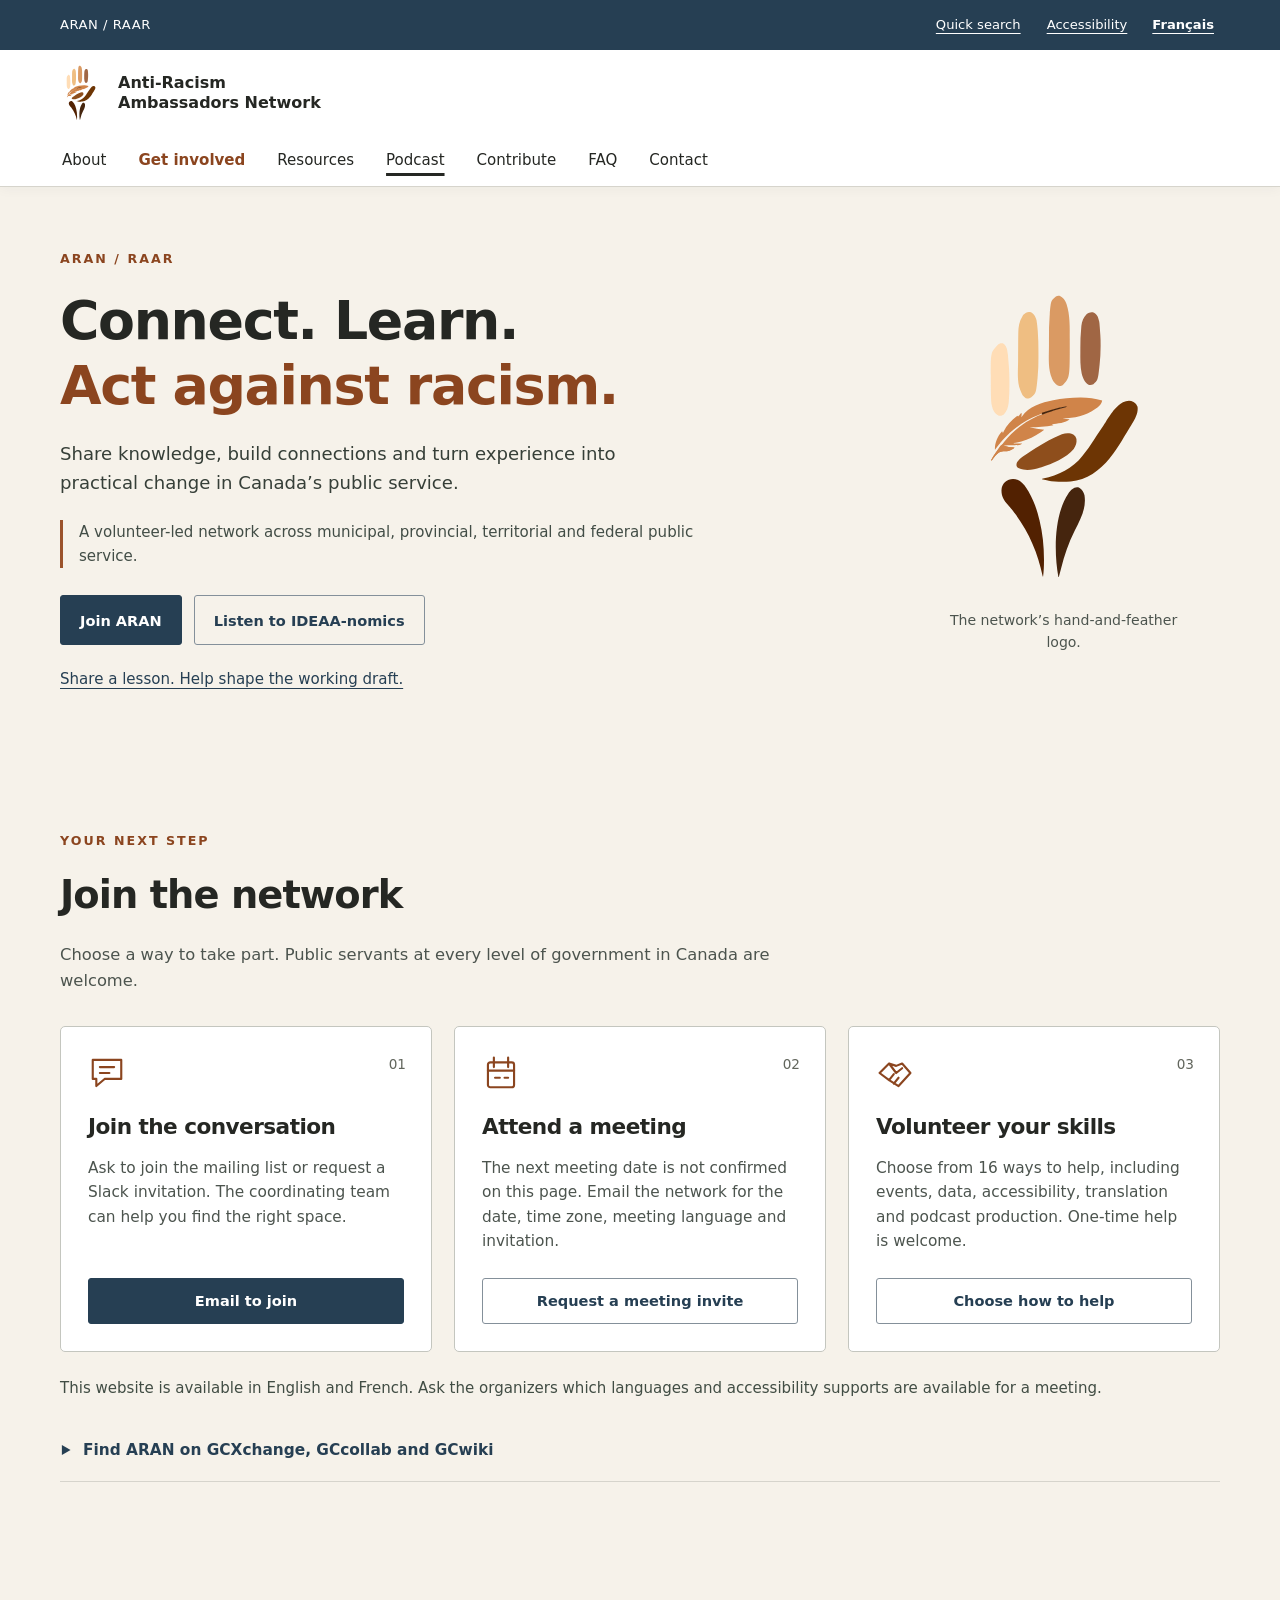
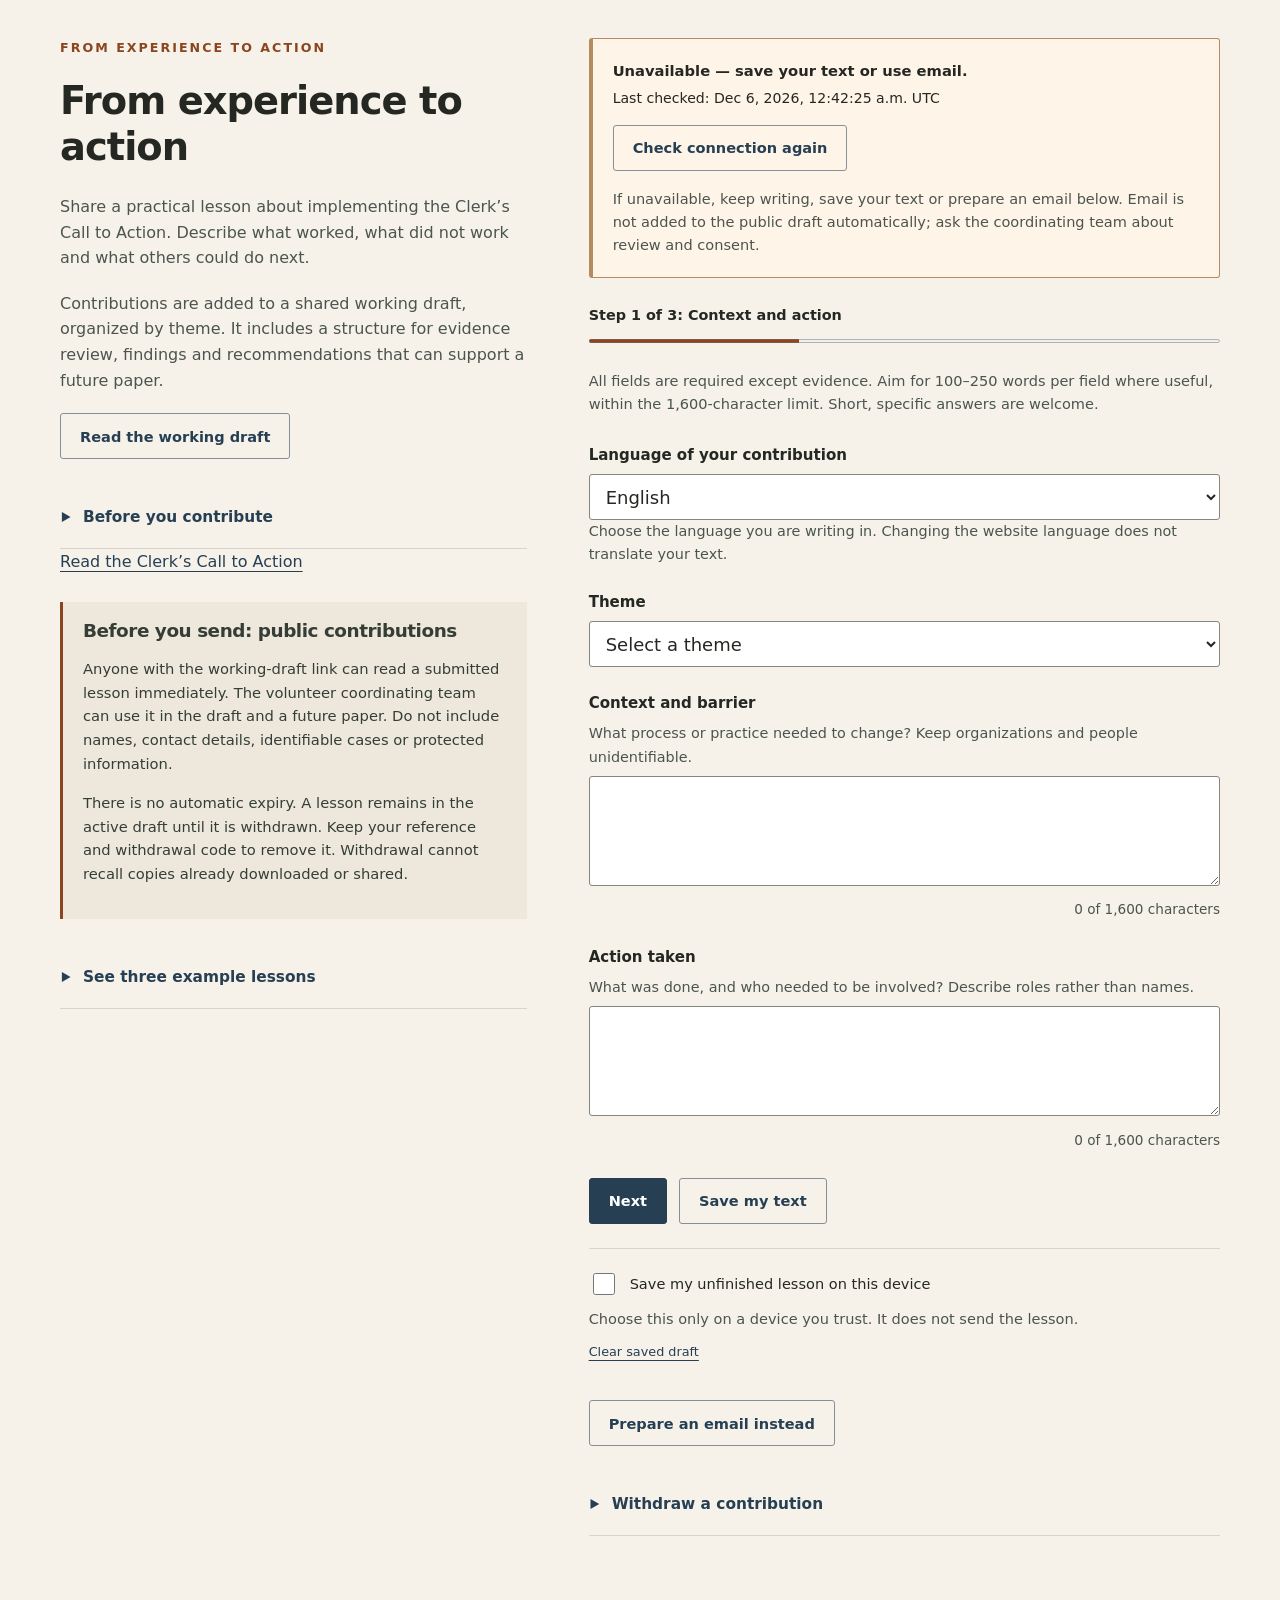
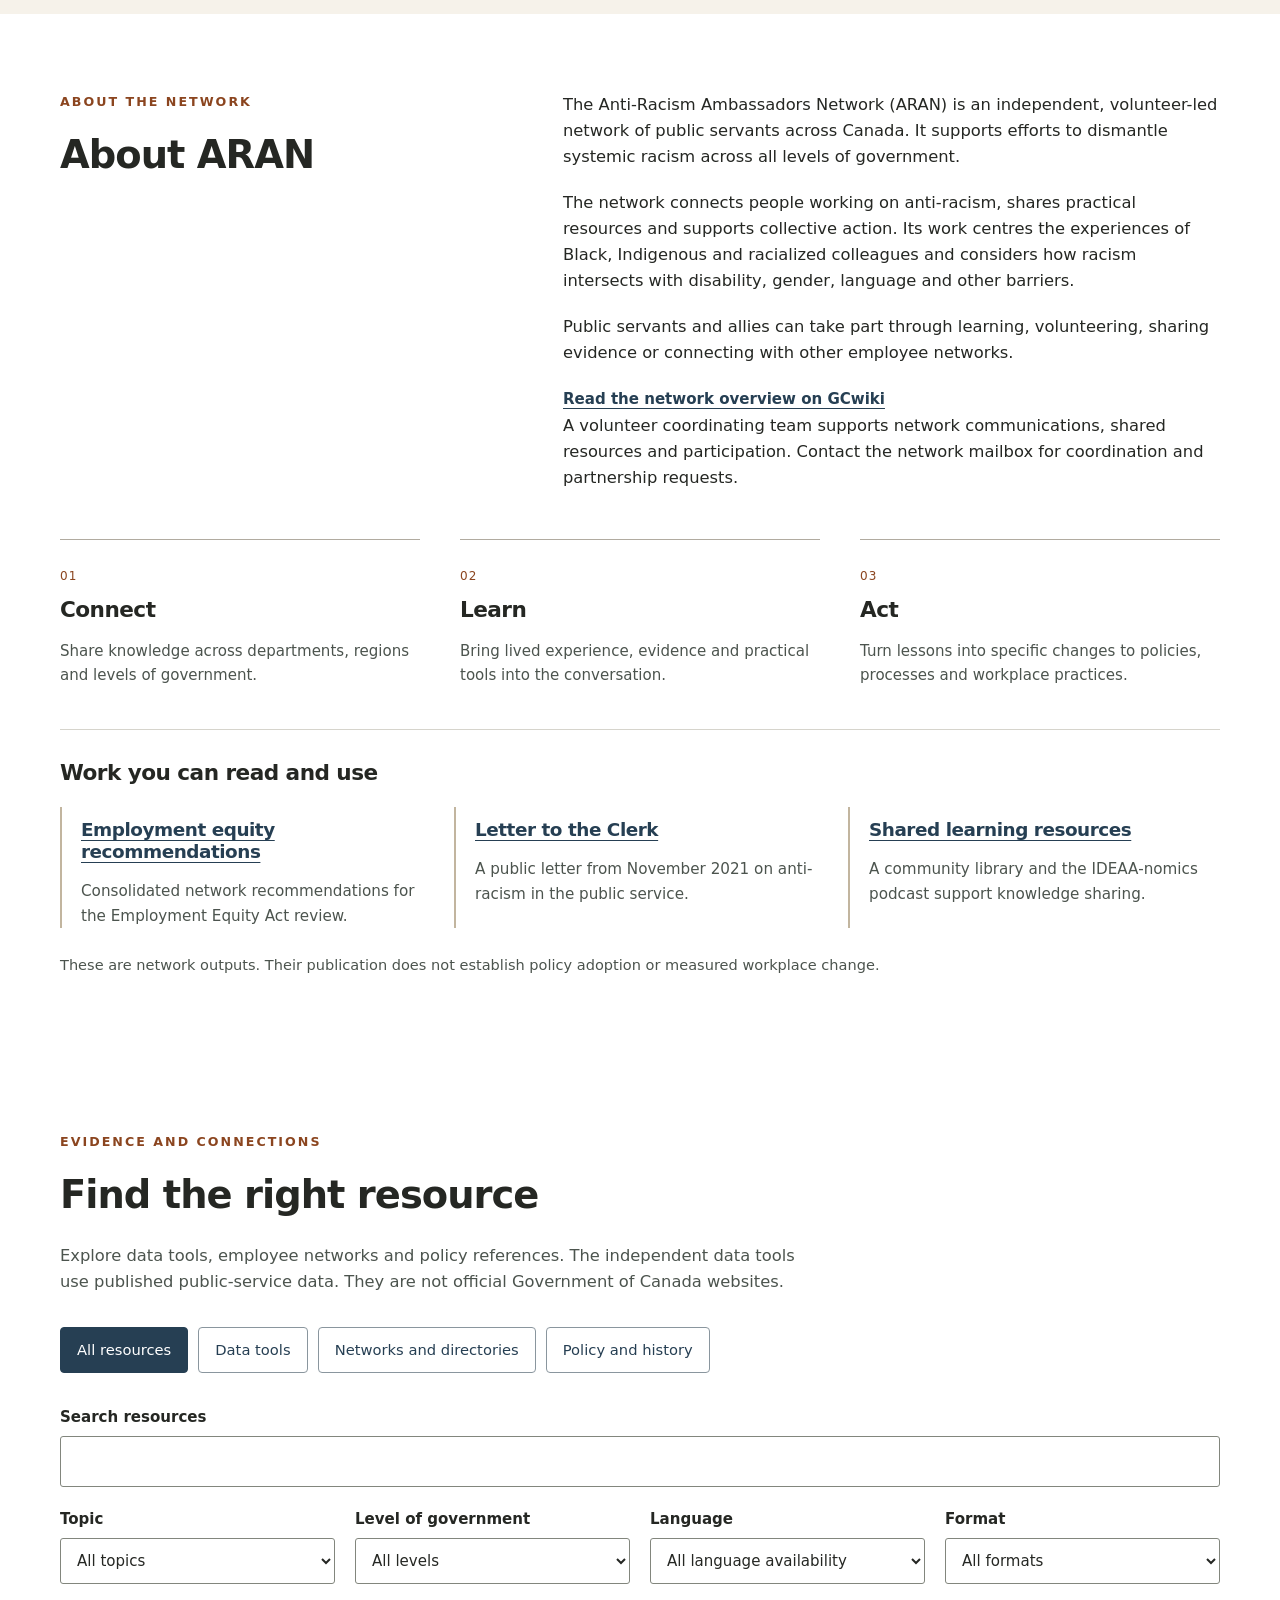
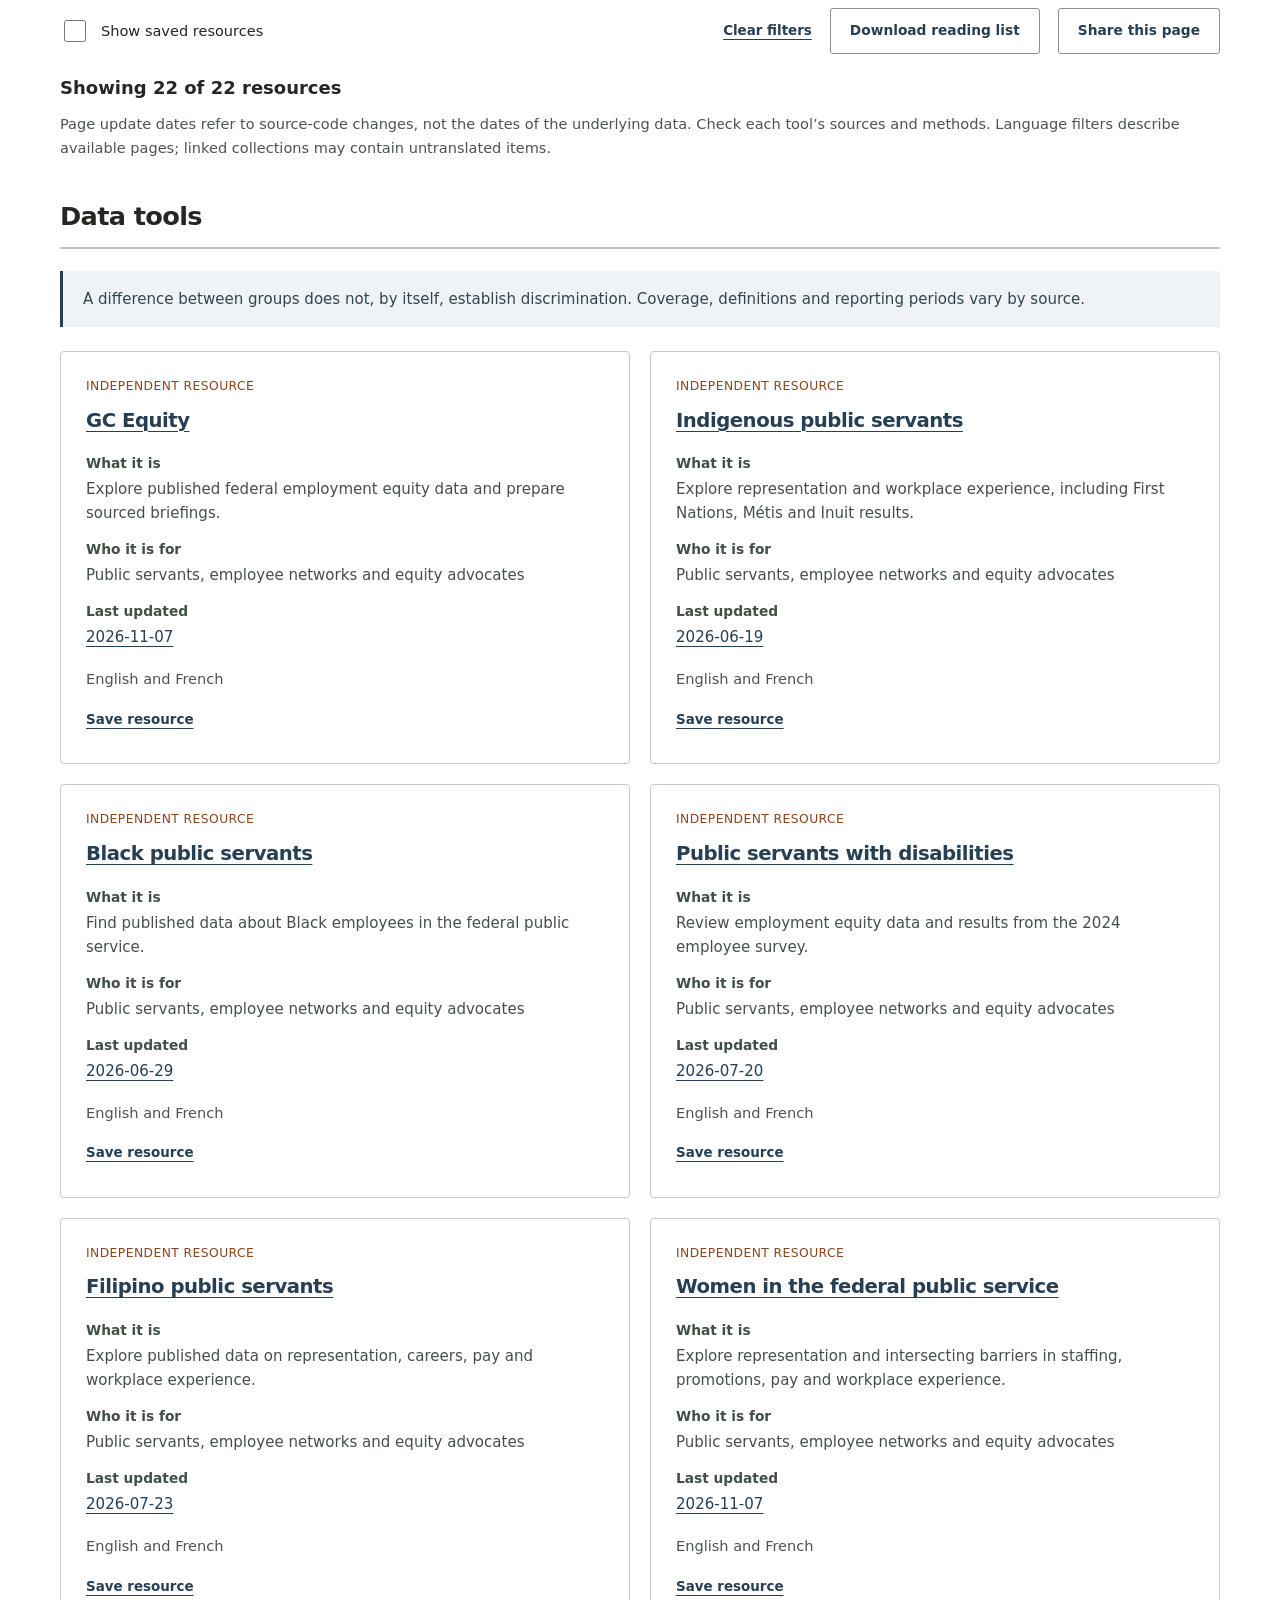
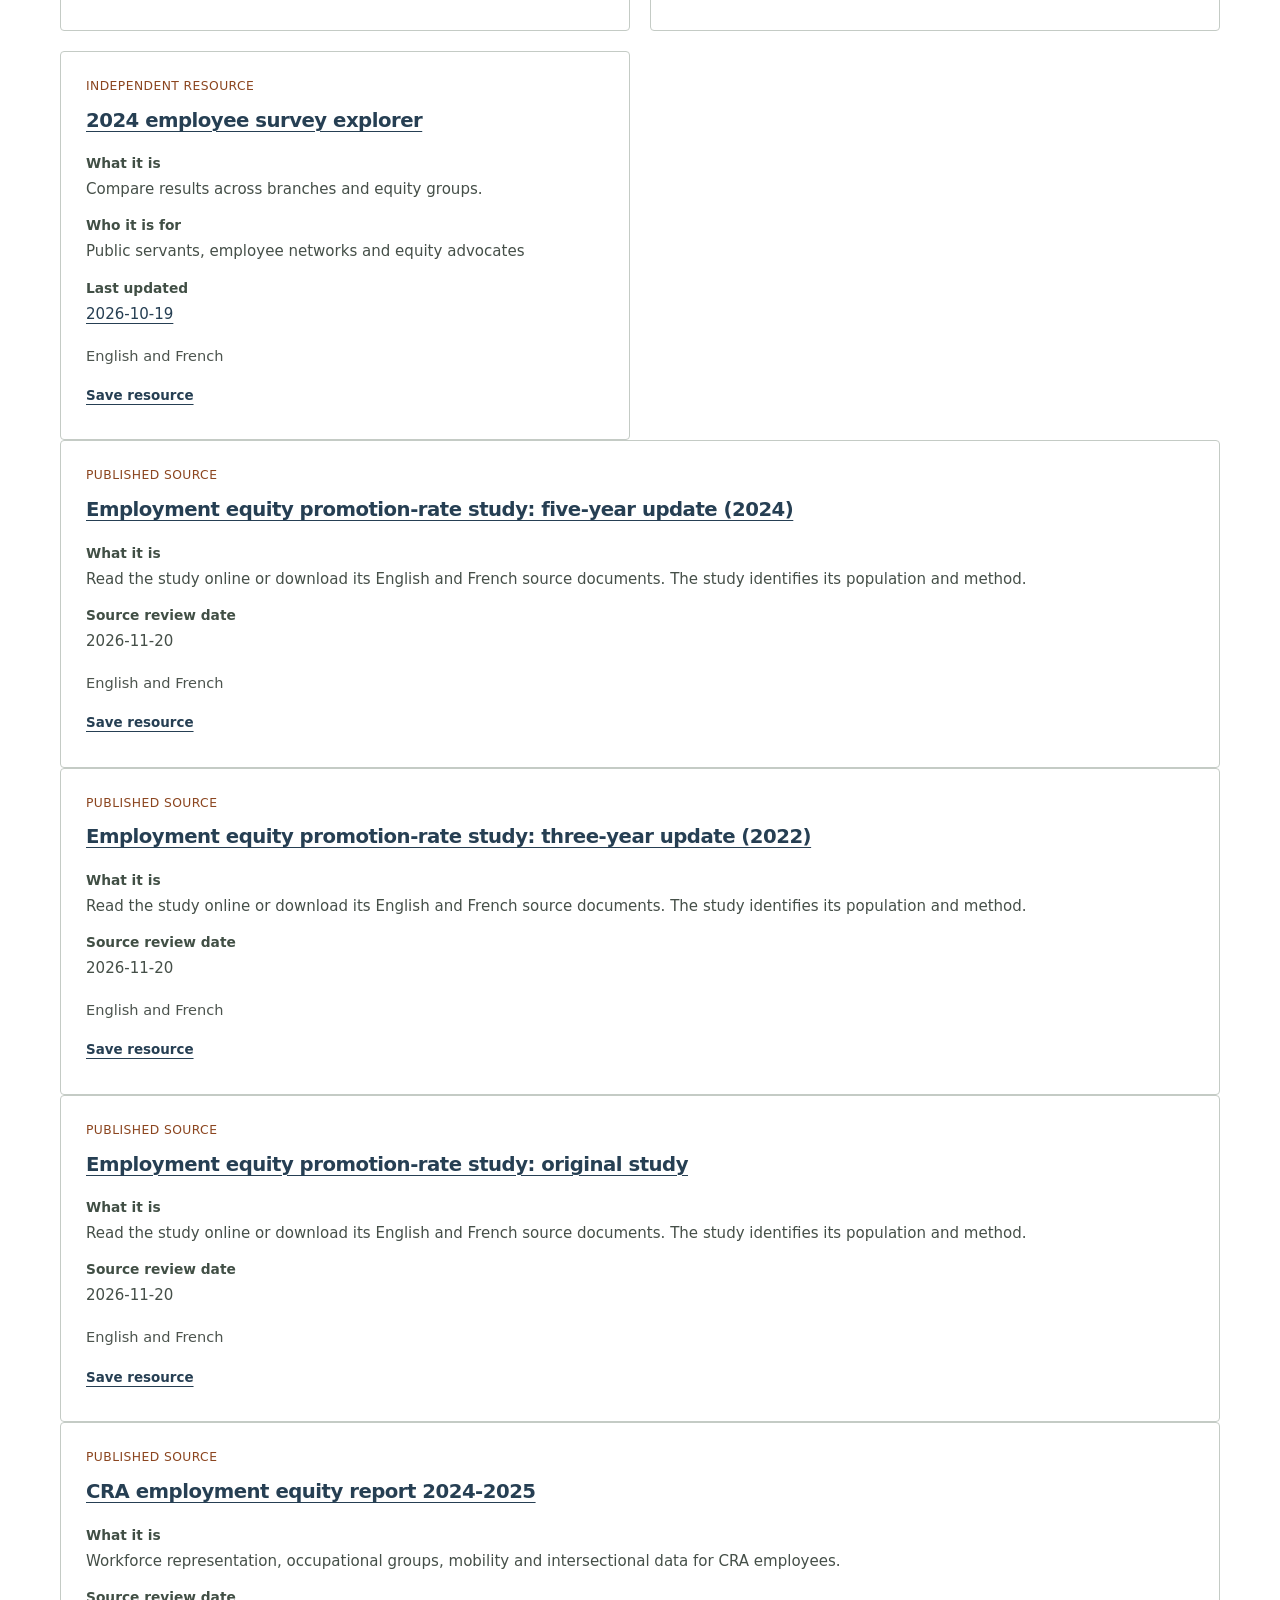
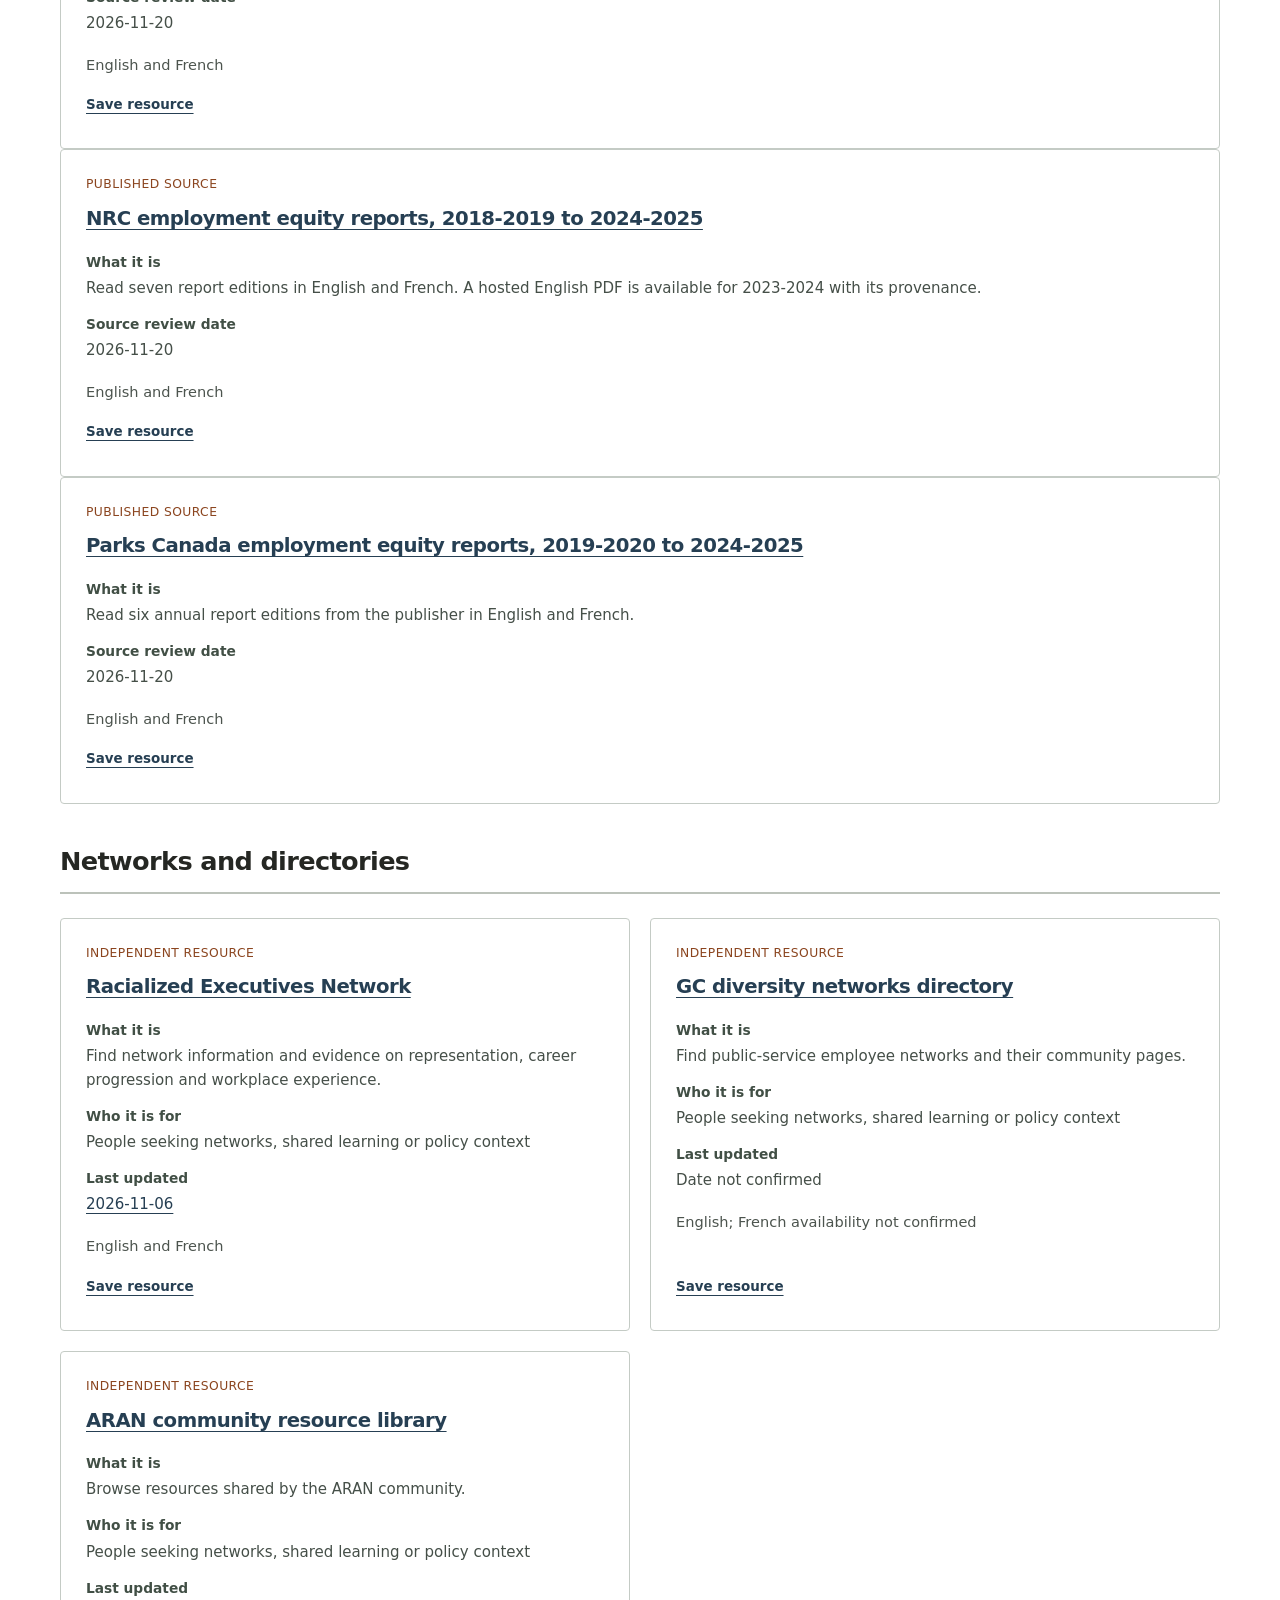
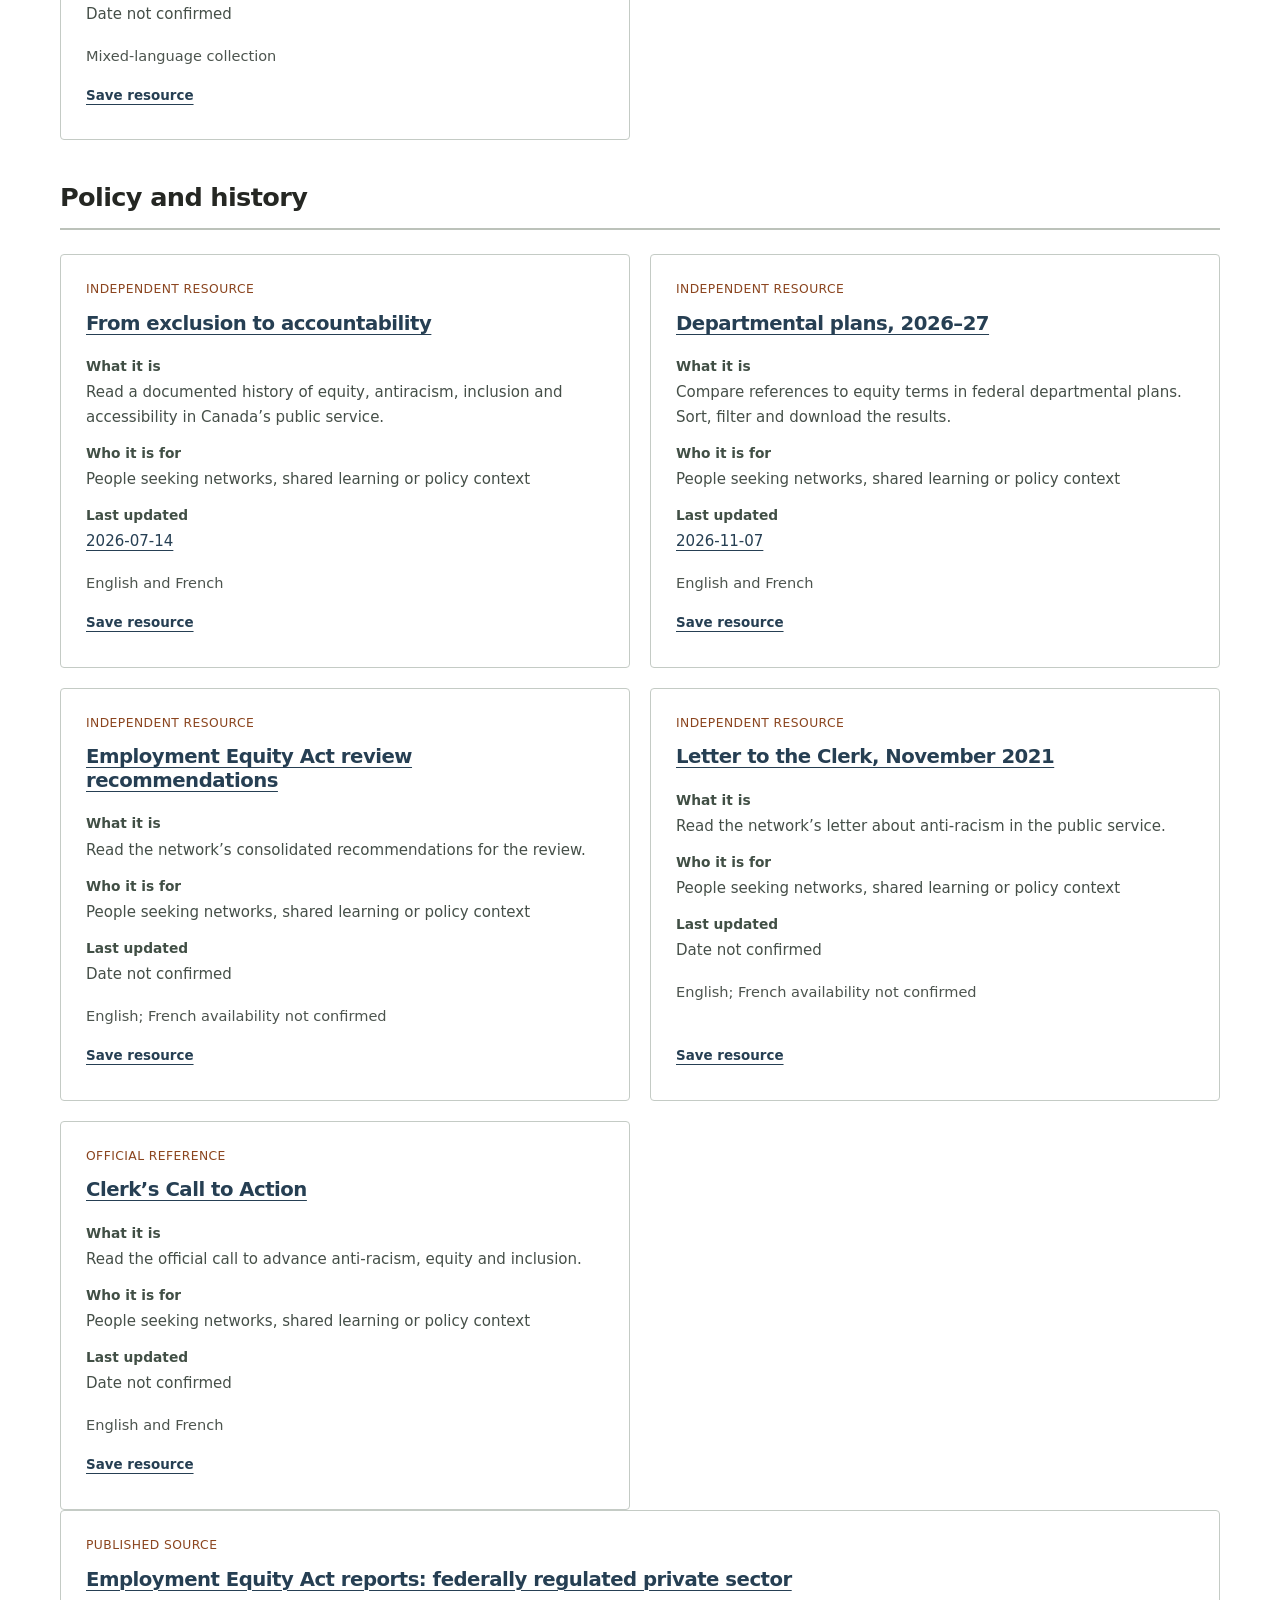
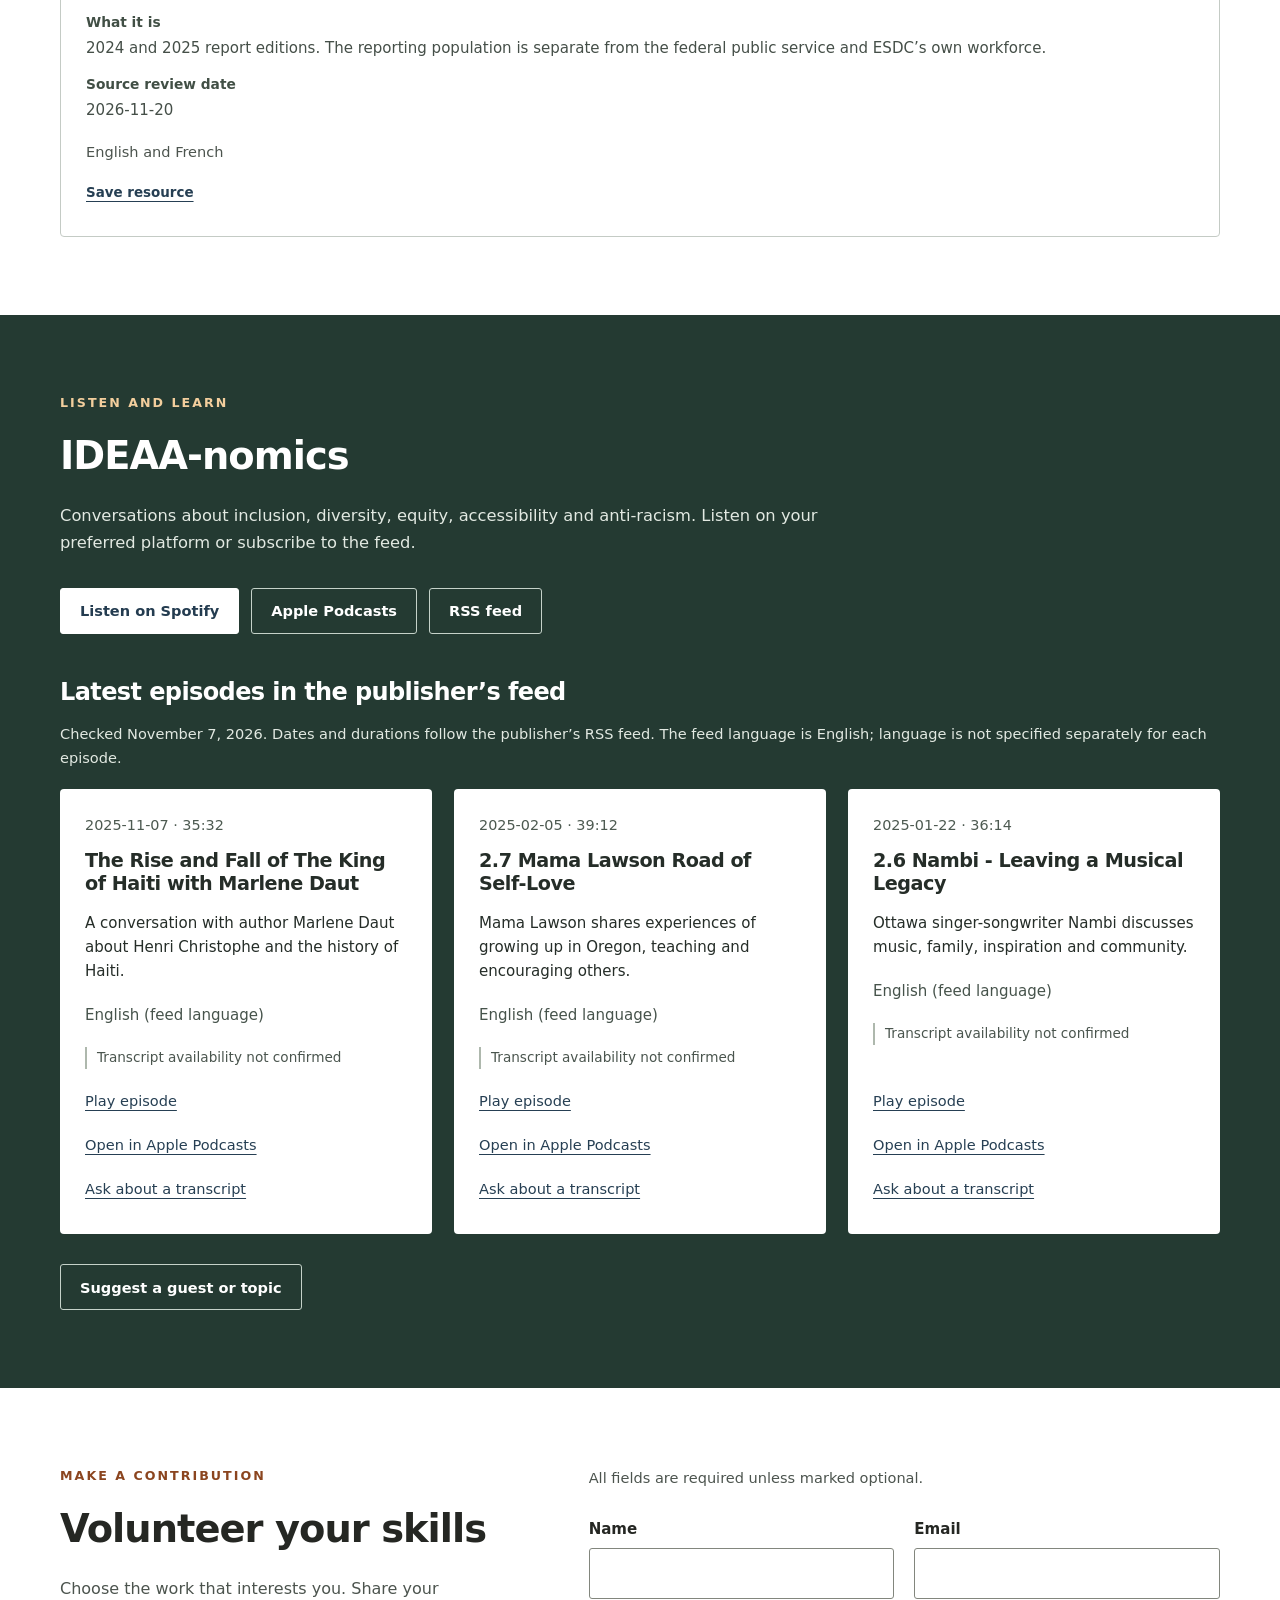
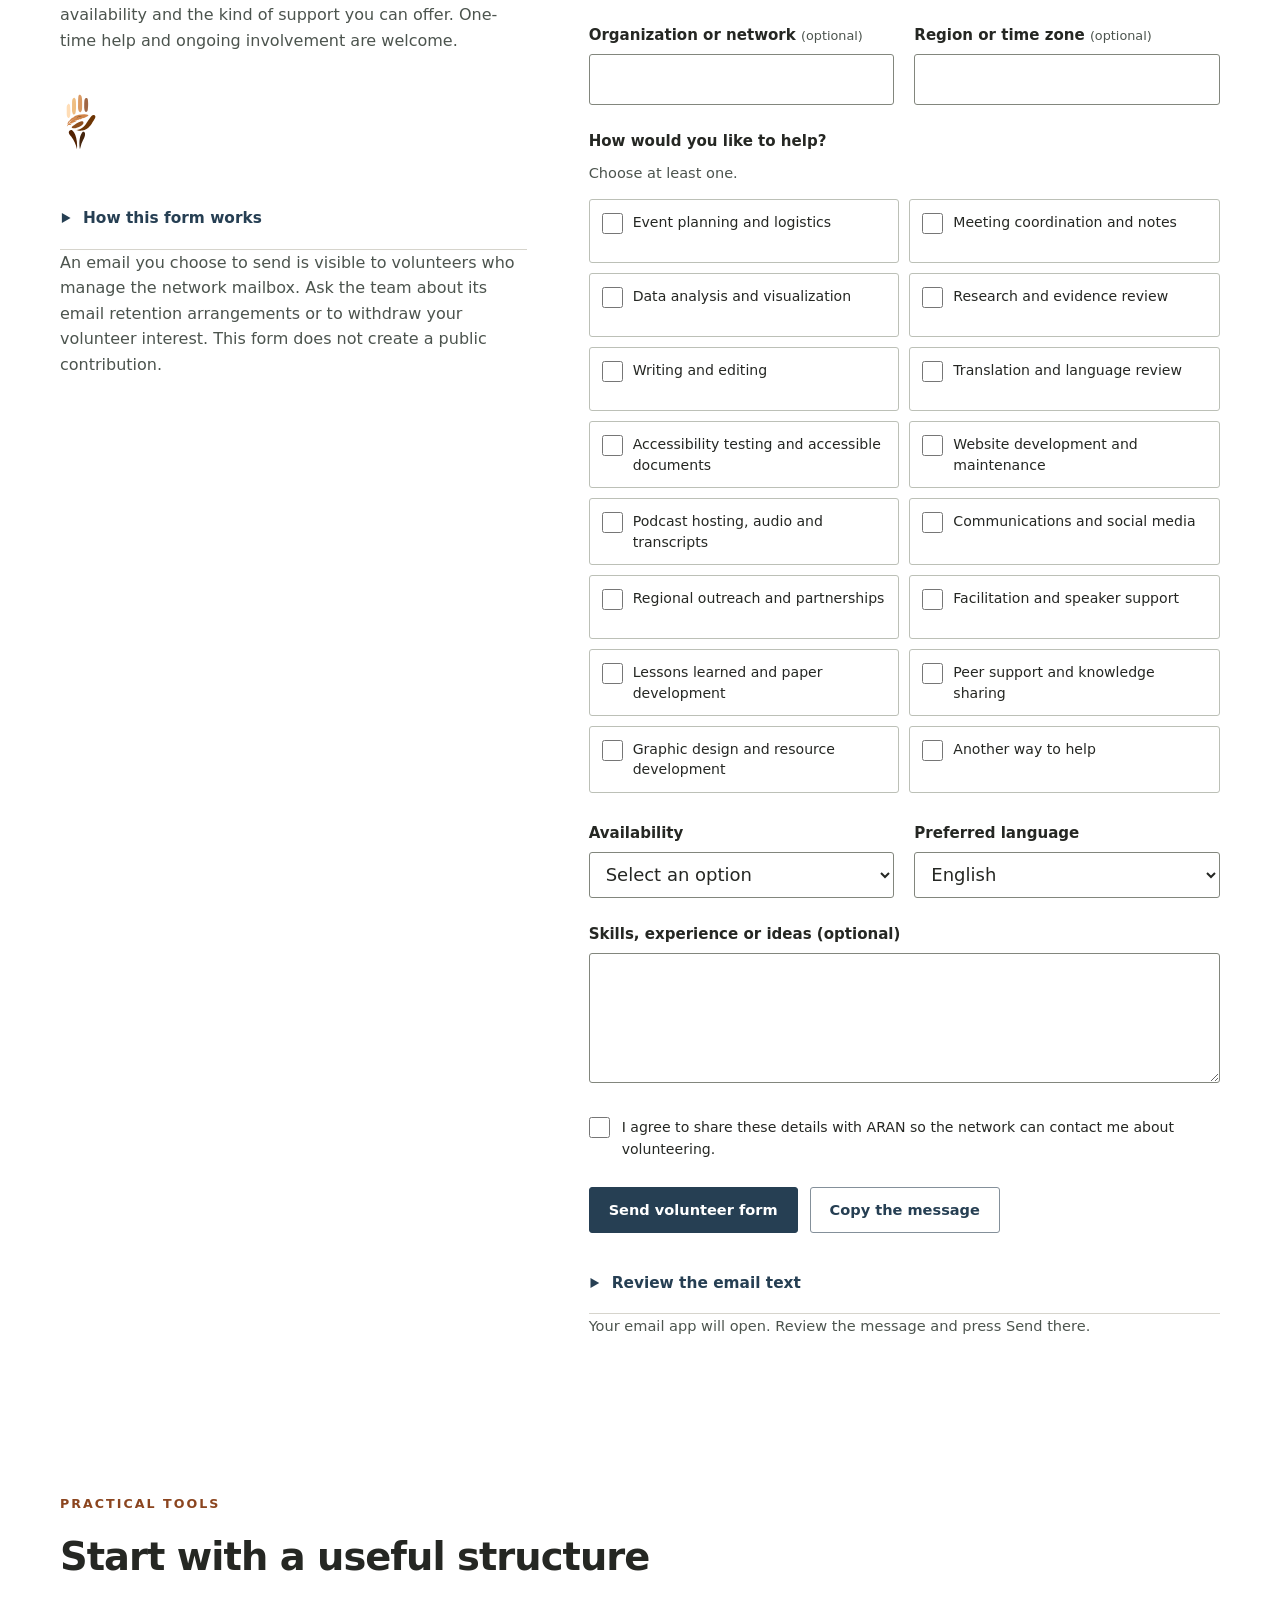
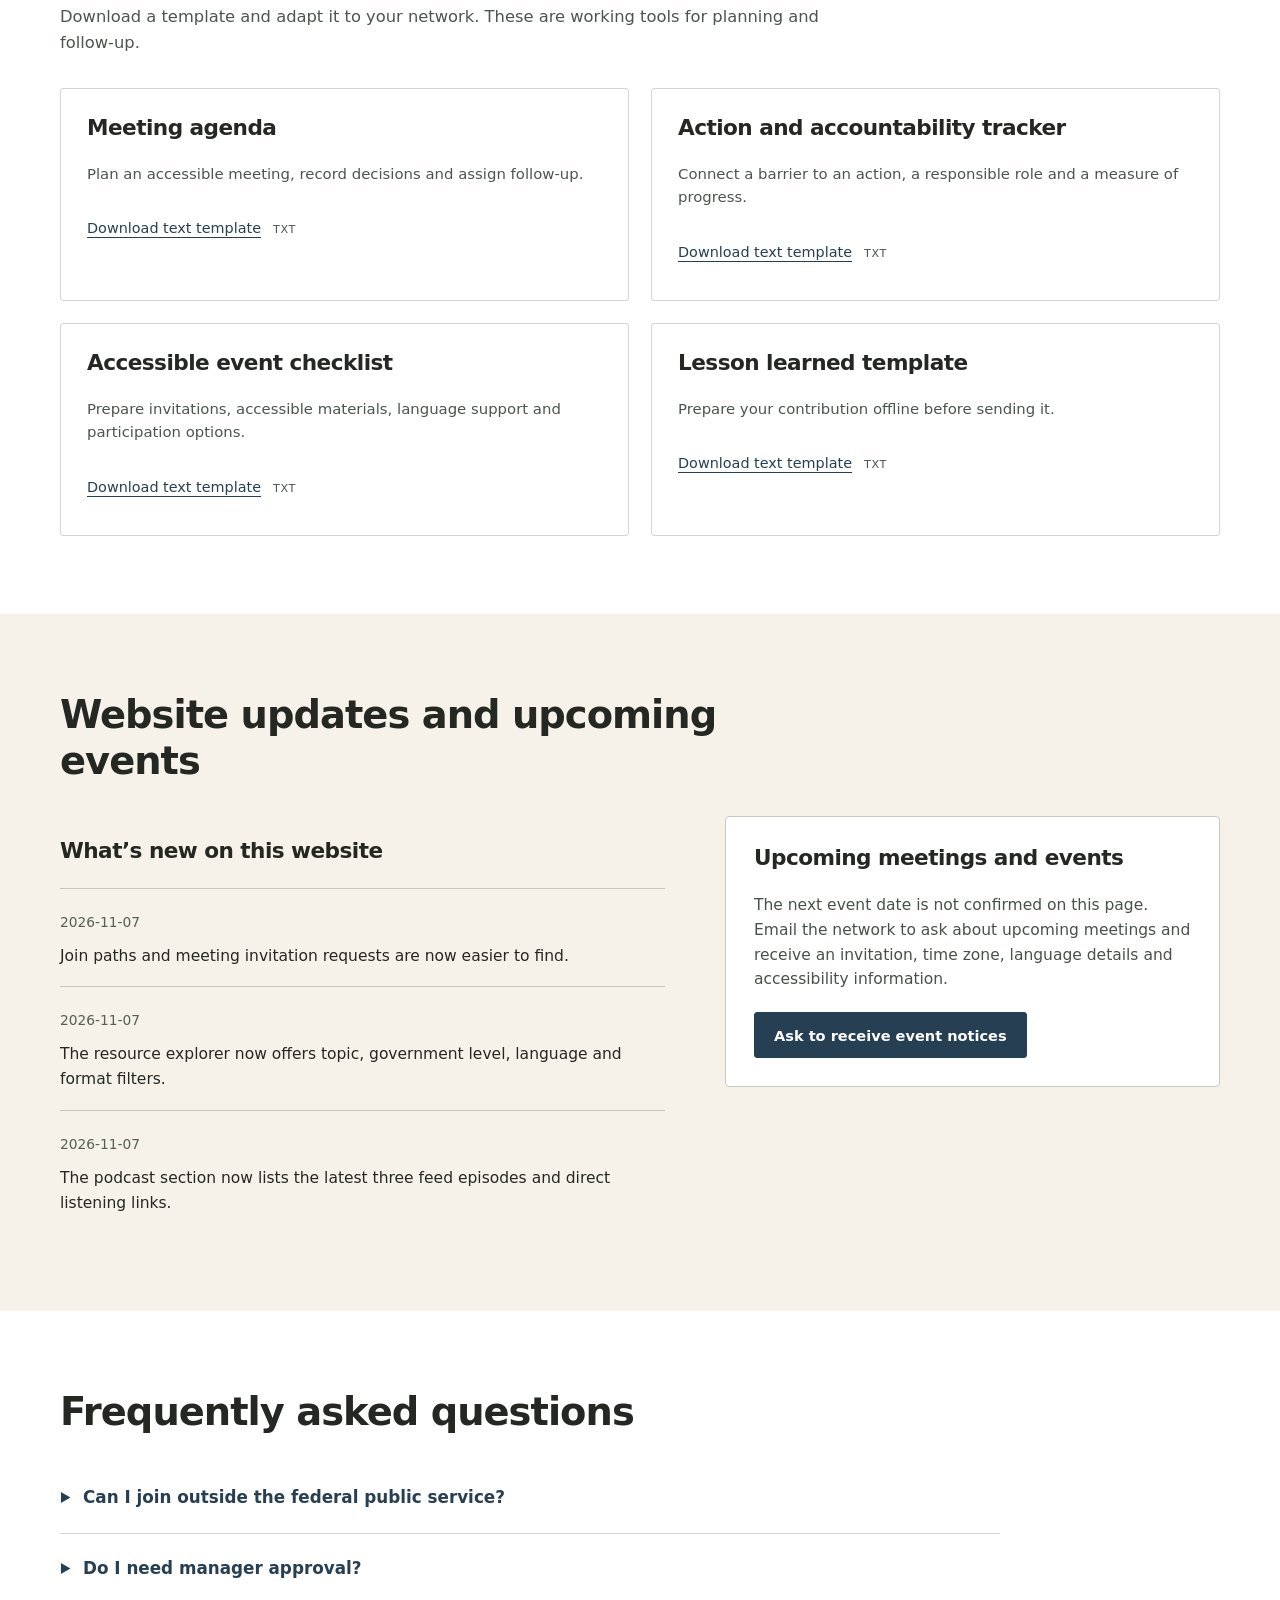
==== commit 3691d6f8: "Add employment equity reports to English and French resource library" ====
--- a/index.html
+++ b/index.html
@@ -1,4 +1,4 @@
 <!doctype html>
-<html lang="en"><head><meta charset="utf-8"><meta name="viewport" content="width=device-width, initial-scale=1"><meta name="color-scheme" content="light"><meta name="description" content="Join the Anti-Racism Ambassadors Network. Find a meeting, share a lesson and explore public-service equity resources."><title>Anti-Racism Ambassadors Network | ARAN</title><meta name="referrer" content="strict-origin-when-cross-origin"><link rel="stylesheet" href="styles.css?v=20261107-5"><script src="shared.js?v=20261107-5" defer></script><script src="app.js?v=20261107-5" defer></script><script src="enhancements.js?v=20261107-5" defer></script><link rel="stylesheet" href="enhancements.css?v=20261107-5"><link rel="manifest" href="manifest.webmanifest"><meta name="theme-color" content="#263f53"><link rel="canonical" href="https://aranpublicservants-rgb.github.io/aran-raar/"><link rel="alternate" hreflang="en" href="https://aranpublicservants-rgb.github.io/aran-raar/"><link rel="alternate" hreflang="fr" href="https://aranpublicservants-rgb.github.io/aran-raar/fr.html"><link rel="icon" type="image/svg+xml" href="assets/aran-icon.svg"><meta property="og:title" content="Anti-Racism Ambassadors Network | ARAN"><meta property="og:description" content="Join the Anti-Racism Ambassadors Network. Find a meeting, share a lesson and explore public-service equity resources."><meta property="og:type" content="website"><meta property="og:url" content="https://aranpublicservants-rgb.github.io/aran-raar/index.html"><meta property="og:locale" content="en_CA"><meta property="og:image" content="https://aranpublicservants-rgb.github.io/aran-raar/assets/og-aran-en.png"><meta property="og:image:width" content="1200"><meta property="og:image:height" content="630"><meta property="og:image:alt" content="Anti-Racism Ambassadors Network logo and name."><meta name="twitter:card" content="summary_large_image"><link rel="stylesheet" href="site-v3.css?v=20261107-5"><script src="ui.js?v=20261107-5" defer></script></head><body data-page="home"><a class="skip" href="#main"><span data-lang="en" lang="en">Skip to main content</span></a><div class="sticky-shell"><div class="identity-line"><div class="container identity-inner"><span>ARAN / RAAR</span><div class="utility-actions"><button type="button" class="utility-button" data-open-search><span data-lang="en" lang="en">Quick search</span></button><button type="button" class="utility-button" data-open-access><span data-lang="en" lang="en">Accessibility</span></button><a id="language-link" href="fr.html?v=20261107-5" lang="fr" hreflang="fr">Français</a></div></div></div><header class="site-header"><div class="container header-inner"><a class="brand" href="#top"><img class="brand-mark" src="assets/aran-logo.svg" alt="" width="44" height="58"><span class="brand-name"><span data-lang="en" lang="en">Anti-Racism<br>Ambassadors Network</span></span></a><button class="menu-toggle" id="menu-toggle" type="button" aria-expanded="false" aria-controls="primary-nav" hidden><span data-lang="en" lang="en">Menu</span></button><nav id="primary-nav" class="section-nav" aria-label="Main navigation" data-aria-en="Main navigation" data-aria-fr="Menu principal"><a href="#about" class=""><span data-lang="en" lang="en">About</span></a><a href="#join" class="nav-action"><span data-lang="en" lang="en">Get involved</span></a><a href="#resources" class=""><span data-lang="en" lang="en">Resources</span></a><a href="#podcast" class=""><span data-lang="en" lang="en">Podcast</span></a><a href="#lessons" class=""><span data-lang="en" lang="en">Contribute</span></a><a href="#faq" class=""><span data-lang="en" lang="en">FAQ</span></a><a href="#contact" class=""><span data-lang="en" lang="en">Contact</span></a></nav></div></header></div><main id="main" tabindex="-1"><section id="top" class="hero"><div class="container hero-grid"><div class="hero-copy"><p class="eyebrow">ARAN / RAAR</p><h1><span data-lang="en" lang="en">Connect. Learn.<br><span class="accent">Act against racism.</span></span></h1><p class="hero-summary"><span data-lang="en" lang="en">Share knowledge, build connections and turn experience into practical change in Canada’s public service.</span></p><p class="proof-line"><span data-lang="en" lang="en">A volunteer-led network across municipal, provincial, territorial and federal public service.</span></p><div class="actions"><a href="#join" class="button primary"><span data-lang="en" lang="en">Join ARAN</span></a><a href="#podcast" class="button secondary"><span data-lang="en" lang="en">Listen to IDEAA-nomics</span></a></div><p class="hero-next"><a href="#lessons" class=""><span data-lang="en" lang="en">Share a lesson. Help shape the working draft.</span></a></p></div><figure class="hero-art"><img class="hero-logo" src="assets/aran-logo.svg" width="408" height="746" fetchpriority="high" alt="ARAN logo: a raised hand in several colours with a feather." data-alt-en="ARAN logo: a raised hand in several colours with a feather." data-alt-fr="Logo du RAAR : une main levée de plusieurs couleurs accompagnée d’une plume."><figcaption><span data-lang="en" lang="en">The network’s hand-and-feather logo.</span></figcaption></figure></div></section><section id="join" class="section section-soft"><div class="container"><div class="section-intro"><p class="eyebrow"><span data-lang="en" lang="en">Your next step</span></p><h2><span data-lang="en" lang="en">Join the network</span></h2><p><span data-lang="en" lang="en">Choose a way to take part. Public servants at every level of government in Canada are welcome.</span></p></div><div class="join-paths"><article class="join-card"><svg class="platform-icon" viewbox="0 0 32 32" fill="none" stroke="currentColor" stroke-width="1.8" stroke-linecap="round" stroke-linejoin="round" aria-hidden="true"><path d="M4 5h24v16H14l-7 6v-6H4z"></path><path d="M10 11h12M10 16h8"></path></svg><p class="step-number">01</p><h3><span data-lang="en" lang="en">Join the conversation</span></h3><p><span data-lang="en" lang="en">Ask to join the mailing list or request a Slack invitation. The coordinating team can help you find the right space.</span></p><a href="mailto:aranpublicservants@gmail.com?subject=ARAN%20%7C%20Join%20/%20Adh%C3%A9sion" class="button primary"><span data-lang="en" lang="en">Email to join</span></a></article><article class="join-card"><svg class="platform-icon" viewbox="0 0 32 32" fill="none" stroke="currentColor" stroke-width="1.8" stroke-linecap="round" stroke-linejoin="round" aria-hidden="true"><rect x="5" y="7" width="22" height="21" rx="2"></rect><path d="M10 3v8M22 3v8M5 14h22M11 20h4M19 20h3"></path></svg><p class="step-number">02</p><h3><span data-lang="en" lang="en">Attend a meeting</span></h3><p><span data-lang="en" lang="en">The next meeting date is not confirmed on this page. Email the network for the date, time zone, meeting language and invitation.</span></p><a href="mailto:aranpublicservants@gmail.com?subject=ARAN%20%7C%20Next%20meeting%20invitation%20/%20Invitation%20%C3%A0%20la%20prochaine%20r%C3%A9union" class="button secondary"><span data-lang="en" lang="en">Request a meeting invite</span></a></article><article class="join-card"><svg class="platform-icon" viewbox="0 0 32 32" fill="none" stroke="currentColor" stroke-width="1.8" stroke-linecap="round" stroke-linejoin="round" aria-hidden="true"><path d="m3 16 8-8 6 2 5-2 7 8-10 11-8-5zM11 8l6 8 5-4M11 22l4-5M15 25l4-5"></path></svg><p class="step-number">03</p><h3><span data-lang="en" lang="en">Volunteer your skills</span></h3><p><span data-lang="en" lang="en">Choose from 16 ways to help, including events, data, accessibility, translation and podcast production. One-time help is welcome.</span></p><a href="#volunteer" class="button secondary"><span data-lang="en" lang="en">Choose how to help</span></a></article></div><p class="language-note"><span data-lang="en" lang="en">This website is available in English and French. Ask the organizers which languages and accessibility supports are available for a meeting.</span></p><details class="platform-details"><summary><span data-lang="en" lang="en">Find ARAN on GCXchange, GCcollab and GCwiki</span></summary><div class="community-grid"><article class="community-card"><svg class="platform-icon" viewbox="0 0 32 32" fill="none" stroke="currentColor" stroke-width="1.8" stroke-linecap="round" stroke-linejoin="round" aria-hidden="true"><path d="M5 10h23l-6-6M27 23H4l6 6M28 10l-6 6M4 23l6-6"></path></svg><h3>GCXchange</h3><p class="access-badge"><span data-lang="en" lang="en">GC account and access approval</span></p><p><span data-lang="en" lang="en">Complete the community agreement before requesting access to the ARAN community.</span></p><a href="https://teams.microsoft.com/l/team/19%3AZy6_RB1KDDriN8EOkrzIkypdje5U9t5RdSOGGqIV9tg1%40thread.tacv2/conversations?groupId=77e383b9-1520-4870-a8b1-5be14ca9e9aa&amp;tenantId=f6a7234d-bc9b-4520-ad5f-70669c2c7a9c" class="text-link"><span data-lang="en" lang="en">Open GCXchange</span></a></article><article class="community-card"><svg class="platform-icon" viewbox="0 0 32 32" fill="none" stroke="currentColor" stroke-width="1.8" stroke-linecap="round" stroke-linejoin="round" aria-hidden="true"><circle cx="7" cy="7" r="4"></circle><circle cx="25" cy="11" r="4"></circle><circle cx="15" cy="26" r="4"></circle><path d="m11 8 10 2M9 11l4 11M22 15l-5 7"></path></svg><h3>GCcollab</h3><p class="access-badge"><span data-lang="en" lang="en">Account may be required</span></p><p><span data-lang="en" lang="en">Connect with colleagues and shared resources.</span></p><a href="https://gccollab.ca/groups/profile/5752038/enanti-racism-ambassadors-networkfr" class="text-link"><span data-lang="en" lang="en">Open GCcollab</span></a></article><article class="community-card"><svg class="platform-icon" viewbox="0 0 32 32" fill="none" stroke="currentColor" stroke-width="1.8" stroke-linecap="round" stroke-linejoin="round" aria-hidden="true"><path d="M7 3h12l7 7v19H7zM19 3v8h7M12 16h9M12 21h9"></path></svg><h3>GCwiki</h3><p class="access-badge"><span data-lang="en" lang="en">Public page</span></p><p><span data-lang="en" lang="en">Read the network overview and community links.</span></p><a href="https://wiki.gccollab.ca/ARAN_ARAR" class="text-link"><span data-lang="en" lang="en">Open GCwiki</span></a></article></div><p><a href="https://forms.office.com/Pages/ResponsePage.aspx?id=8uh8clanLkGkxpUgStaNhBsF0eAER_RFqcZKPfJvE-RUOFQxSE1XVE1VSzJYN1pORVdQMTNKVFNSVS4u" class=""><span data-lang="en" lang="en">Complete the community agreement</span></a></p></details></div></section><section id="lessons" class="section section-soft"><div class="container form-layout"><div class="form-aside"><p class="eyebrow"><span data-lang="en" lang="en">From experience to action</span></p><h2><span data-lang="en" lang="en">From experience to action</span></h2><p><span data-lang="en" lang="en">Share a practical lesson about implementing the Clerk’s Call to Action. Describe what worked, what did not work and what others could do next.</span></p><p><span data-lang="en" lang="en">Contributions are added to a shared working draft, organized by theme. It includes a structure for evidence review, findings and recommendations that can support a future paper.</span></p><a class="button secondary draft-link" href="working-draft.html?v=20261107-5"><span data-lang="en" lang="en">Read the working draft</span></a><details><summary><span data-lang="en" lang="en">Before you contribute</span></summary><p><span data-lang="en" lang="en">The working draft is public. Use general descriptions. Do not include names, email addresses, case details or protected information. Contributions are self-reported and are not verified findings or network positions.</span></p><p><span data-lang="en" lang="en">A withdrawal code is provided after submission. Keep it if you may want to remove your contribution.</span></p></details><p><a href="https://www.canada.ca/en/privy-council/corporate/clerk/call-to-action-anti-racism-equity-inclusion-federal-public-service.html" data-href-en="https://www.canada.ca/en/privy-council/corporate/clerk/call-to-action-anti-racism-equity-inclusion-federal-public-service.html" data-href-fr="https://www.canada.ca/fr/conseil-prive/organisation/greffier/appel-action-faveur-lutte-contre-racisme-equite-inclusion-fonction-publique-federale.html"><span data-lang="en" lang="en">Read the Clerk’s Call to Action</span></a></p><aside class="privacy-panel" id="submission-privacy"><h3><span data-lang="en" lang="en">Before you send: public contributions</span></h3><p><span data-lang="en" lang="en">Anyone with the working-draft link can read a submitted lesson immediately. The volunteer coordinating team can use it in the draft and a future paper. Do not include names, contact details, identifiable cases or protected information.</span></p><p><span data-lang="en" lang="en">There is no automatic expiry. A lesson remains in the active draft until it is withdrawn. Keep your reference and withdrawal code to remove it. Withdrawal cannot recall copies already downloaded or shared.</span></p></aside><details class="lesson-examples"><summary><span data-lang="en" lang="en">See three example lessons</span></summary><p class="hint"><span data-lang="en" lang="en">Illustrative examples only. These fictional, anonymous examples show the structure; they are not submissions, findings or claims about an organization.</span></p><details><summary><span data-lang="en" lang="en">Making meetings easier to access</span></summary><dl><dt><span data-lang="en" lang="en">Context and barrier</span></dt><dd><span data-lang="en" lang="en">Materials arrived too late for participants to prepare.</span></dd><dt><span data-lang="en" lang="en">Action taken</span></dt><dd><span data-lang="en" lang="en">The organizer shared an accessible agenda and offered written input.</span></dd><dt><span data-lang="en" lang="en">What changed</span></dt><dd><span data-lang="en" lang="en">Participants had another way to contribute; attendance alone could not show whether access improved.</span></dd><dt><span data-lang="en" lang="en">Evidence and limits</span></dt><dd><span data-lang="en" lang="en">A short feedback check would be needed; no measured result is claimed.</span></dd><dt><span data-lang="en" lang="en">Lesson learned</span></dt><dd><span data-lang="en" lang="en">Offer more than one way to take part.</span></dd><dt><span data-lang="en" lang="en">Recommended next step</span></dt><dd><span data-lang="en" lang="en">Ask the meeting coordinator to test the options and review feedback after two meetings.</span></dd></dl></details><details><summary><span data-lang="en" lang="en">Sharing access to development opportunities</span></summary><dl><dt><span data-lang="en" lang="en">Context and barrier</span></dt><dd><span data-lang="en" lang="en">Development opportunities were shared through informal contacts.</span></dd><dt><span data-lang="en" lang="en">Action taken</span></dt><dd><span data-lang="en" lang="en">A manager tested a common notice with clear criteria and a response period.</span></dd><dt><span data-lang="en" lang="en">What changed</span></dt><dd><span data-lang="en" lang="en">The process became easier to explain; its effect on access remained to be assessed.</span></dd><dt><span data-lang="en" lang="en">Evidence and limits</span></dt><dd><span data-lang="en" lang="en">Selection and feedback data would be needed before drawing conclusions.</span></dd><dt><span data-lang="en" lang="en">Lesson learned</span></dt><dd><span data-lang="en" lang="en">Make the process visible before judging its results.</span></dd><dt><span data-lang="en" lang="en">Recommended next step</span></dt><dd><span data-lang="en" lang="en">Ask the responsible manager to review who learned about and accessed the next opportunity.</span></dd></dl></details><details><summary><span data-lang="en" lang="en">Following up on a barrier</span></summary><dl><dt><span data-lang="en" lang="en">Context and barrier</span></dt><dd><span data-lang="en" lang="en">An employee network could not see what happened after raising an issue.</span></dd><dt><span data-lang="en" lang="en">Action taken</span></dt><dd><span data-lang="en" lang="en">The coordinating team created an action log with a responsible role and review date.</span></dd><dt><span data-lang="en" lang="en">What changed</span></dt><dd><span data-lang="en" lang="en">Follow-up became visible; the barrier was not yet shown to be resolved.</span></dd><dt><span data-lang="en" lang="en">Evidence and limits</span></dt><dd><span data-lang="en" lang="en">An action log records activity, not proof that a barrier has been removed.</span></dd><dt><span data-lang="en" lang="en">Lesson learned</span></dt><dd><span data-lang="en" lang="en">Separate action taken from the result people experience.</span></dd><dt><span data-lang="en" lang="en">Recommended next step</span></dt><dd><span data-lang="en" lang="en">Have the responsible function report the result and seek network feedback at the next review.</span></dd></dl></details></details></div><div><div class="connection-panel" id="contribution-connection"><p id="connection-status" role="status"><span data-lang="en" lang="en">Checking the contribution service…</span></p><button type="button" class="button secondary" id="retry-connection"><span data-lang="en" lang="en">Check connection again</span></button><p class="hint"><span data-lang="en" lang="en">If unavailable, keep writing, save your text or prepare an email below. Email is not added to the public draft automatically; ask the coordinating team about review and consent.</span></p></div><form id="lesson-form" novalidate><div class="lesson-progress"><span id="lesson-step-label"></span><progress id="lesson-progress" max="3" value="1" aria-label="Contribution progress" data-aria-en="Contribution progress" data-aria-fr="Progression de la contribution"></progress></div><div class="form-errors" id="lesson-errors" tabindex="-1" hidden></div><p class="form-help"><span data-lang="en" lang="en">All fields are required except evidence. Aim for 100–250 words per field where useful, within the 1,600-character limit. Short, specific answers are welcome.</span></p><div class="field"><label for="lesson-language"><span data-lang="en" lang="en">Language of your contribution</span></label><select id="lesson-language" name="writing-language"><option value="en" data-option-en="English" data-option-fr="Anglais" selected>English</option><option value="fr" data-option-en="French" data-option-fr="Français">French</option></select><p class="hint"><span data-lang="en" lang="en">Choose the language you are writing in. Changing the website language does not translate your text.</span></p></div><div class="field"><label for="lesson-topic"><span data-lang="en" lang="en">Theme</span></label><select id="lesson-topic" name="topic" required><option value="" data-option-en="Select a theme" data-option-fr="Choisir un thème">Select a theme</option><option value="accountability" data-option-en="Leadership and accountability" data-option-fr="Leadership et responsabilisation">Leadership and accountability</option><option value="staffing" data-option-en="Hiring and career development" data-option-fr="Embauche et perfectionnement professionnel">Hiring and career development</option><option value="data" data-option-en="Data and measurement" data-option-fr="Données et mesure des progrès">Data and measurement</option><option value="networks" data-option-en="Employee networks and participation" data-option-fr="Réseaux et participation des employés">Employee networks and participation</option><option value="learning" data-option-en="Learning and workplace culture" data-option-fr="Apprentissage et culture au travail">Learning and workplace culture</option><option value="accessibility" data-option-en="Accessibility and intersecting barriers" data-option-fr="Accessibilité et obstacles intersectionnels">Accessibility and intersecting barriers</option><option value="language" data-option-en="Language and regional access" data-option-fr="Langues et accès en région">Language and regional access</option><option value="other" data-option-en="Other practical improvements" data-option-fr="Autres améliorations concrètes">Other practical improvements</option></select><p id="lesson-topic-error" class="field-error" hidden></p></div><div class="field"><label for="lesson-context"><span data-lang="en" lang="en">Context and barrier</span></label><p class="hint" id="lesson-context-hint"><span data-lang="en" lang="en">What process or practice needed to change? Keep organizations and people unidentifiable.</span></p><textarea id="lesson-context" name="context" rows="3" maxlength="1600" required minlength="10" aria-describedby="lesson-context-hint"></textarea><p class="field-error" id="lesson-context-error" hidden></p></div><div class="field"><label for="lesson-action"><span data-lang="en" lang="en">Action taken</span></label><p class="hint" id="lesson-action-hint"><span data-lang="en" lang="en">What was done, and who needed to be involved? Describe roles rather than names.</span></p><textarea id="lesson-action" name="action" rows="3" maxlength="1600" required minlength="10" aria-describedby="lesson-action-hint"></textarea><p class="field-error" id="lesson-action-error" hidden></p></div><div class="field"><label for="lesson-outcome"><span data-lang="en" lang="en">What changed</span></label><p class="hint" id="lesson-outcome-hint"><span data-lang="en" lang="en">What improved, stayed the same or became harder? An unsuccessful attempt can teach others.</span></p><textarea id="lesson-outcome" name="outcome" rows="3" maxlength="1600" required minlength="10" aria-describedby="lesson-outcome-hint"></textarea><p class="field-error" id="lesson-outcome-error" hidden></p></div><div class="field"><label for="lesson-evidence"><span data-lang="en" lang="en">Evidence and limits (optional)</span></label><p class="hint" id="lesson-evidence-hint"><span data-lang="en" lang="en">Include public sources, dates or measures if available. Distinguish observation from verified results.</span></p><textarea id="lesson-evidence" name="evidence" rows="3" maxlength="1600" aria-describedby="lesson-evidence-hint"></textarea><p class="field-error" id="lesson-evidence-error" hidden></p></div><div class="field"><label for="lesson-lesson"><span data-lang="en" lang="en">Lesson learned</span></label><p class="hint" id="lesson-lesson-hint"><span data-lang="en" lang="en">What should someone trying a similar approach know?</span></p><textarea id="lesson-lesson" name="lesson" rows="3" maxlength="1600" required minlength="10" aria-describedby="lesson-lesson-hint"></textarea><p class="field-error" id="lesson-lesson-error" hidden></p></div><div class="field"><label for="lesson-recommendation"><span data-lang="en" lang="en">Recommended next step</span></label><p class="hint" id="lesson-recommendation-hint"><span data-lang="en" lang="en">Suggest a specific action, a responsible role and a way to assess progress.</span></p><textarea id="lesson-recommendation" name="recommendation" rows="3" maxlength="1600" required minlength="10" aria-describedby="lesson-recommendation-hint"></textarea><p class="field-error" id="lesson-recommendation-error" hidden></p></div><div class="trap" aria-hidden="true"><label for="lesson-website">Website</label><input id="lesson-website" name="website" tabindex="-1" autocomplete="off"></div><label class="consent"><input id="lesson-consent" type="checkbox" required><span><span data-lang="en" lang="en">I have removed identifying and protected information. I agree that this contribution may appear in the public working draft and be used, without personal attribution, in a future network paper.</span></span></label><p id="lesson-consent-error" class="field-error" hidden></p><div class="actions"><button class="button secondary" type="button" id="lesson-back" hidden><span data-lang="en" lang="en">Previous</span></button><button class="button primary" type="button" id="lesson-next" hidden><span data-lang="en" lang="en">Next</span></button><button class="button primary" type="submit" id="lesson-send"><span data-lang="en" lang="en">Send to the working draft</span></button><button class="button secondary" type="button" id="download-lesson"><span data-lang="en" lang="en">Save my text</span></button></div><div class="draft-save"><label class="preference"><input type="checkbox" id="keep-local-draft"><span><span data-lang="en" lang="en">Save my unfinished lesson on this device</span></span></label><p class="hint"><span data-lang="en" lang="en">Choose this only on a device you trust. It does not send the lesson.</span></p><button type="button" class="text-button" id="clear-local-draft"><span data-lang="en" lang="en">Clear saved draft</span></button><p id="local-draft-status" role="status"></p></div><div class="actions"><button class="button secondary" type="button" id="email-lesson"><span data-lang="en" lang="en">Prepare an email instead</span></button></div><p id="lesson-status" role="status"></p><div id="lesson-receipt" class="receipt" hidden tabindex="-1"></div></form><details class="withdraw"><summary><span data-lang="en" lang="en">Withdraw a contribution</span></summary><form id="withdraw-form"><div class="field"><label for="withdraw-id"><span data-lang="en" lang="en">Contribution reference</span></label><input id="withdraw-id" required autocomplete="off"></div><div class="field"><label for="withdraw-code"><span data-lang="en" lang="en">Withdrawal code</span></label><input id="withdraw-code" type="password" required autocomplete="off"></div><button type="submit" class="button secondary"><span data-lang="en" lang="en">Remove my contribution</span></button><p id="withdraw-status" role="status"></p></form></details></div></div></section><section id="about" class="section"><div class="container split"><div><p class="eyebrow"><span data-lang="en" lang="en">About the network</span></p><h2><span data-lang="en" lang="en">About ARAN</span></h2></div><div class="prose"><p><span data-lang="en" lang="en">The Anti-Racism Ambassadors Network (ARAN) is an independent, volunteer-led network of public servants across Canada. It supports efforts to dismantle systemic racism across all levels of government.</span></p><p><span data-lang="en" lang="en">The network connects people working on anti-racism, shares practical resources and supports collective action. Its work centres the experiences of Black, Indigenous and racialized colleagues and considers how racism intersects with disability, gender, language and other barriers.</span></p><p><span data-lang="en" lang="en">Public servants and allies can take part through learning, volunteering, sharing evidence or connecting with other employee networks.</span></p><a class="text-link" href="https://wiki.gccollab.ca/ARAN_ARAR"><span data-lang="en" lang="en">Read the network overview on GCwiki</span></a><p><span data-lang="en" lang="en">A volunteer coordinating team supports network communications, shared resources and participation. Contact the network mailbox for coordination and partnership requests.</span></p></div></div><div class="container work-grid"><article class="work-item"><span class="number">01</span><h3><span data-lang="en" lang="en">Connect</span></h3><p><span data-lang="en" lang="en">Share knowledge across departments, regions and levels of government.</span></p></article><article class="work-item"><span class="number">02</span><h3><span data-lang="en" lang="en">Learn</span></h3><p><span data-lang="en" lang="en">Bring lived experience, evidence and practical tools into the conversation.</span></p></article><article class="work-item"><span class="number">03</span><h3><span data-lang="en" lang="en">Act</span></h3><p><span data-lang="en" lang="en">Turn lessons into specific changes to policies, processes and workplace practices.</span></p></article></div><div class="container outputs"><h3><span data-lang="en" lang="en">Work you can read and use</span></h3><div class="outputs-grid"><article><h4><a href="https://wiki.gccollab.ca/ARAN_Employment_Equity_Act_Review" class=""><span data-lang="en" lang="en">Employment equity recommendations</span></a></h4><p><span data-lang="en" lang="en">Consolidated network recommendations for the Employment Equity Act review.</span></p></article><article><h4><a href="https://wiki.gccollab.ca/ARAN_Letter_to_the_Clerk" class=""><span data-lang="en" lang="en">Letter to the Clerk</span></a></h4><p><span data-lang="en" lang="en">A public letter from November 2021 on anti-racism in the public service.</span></p></article><article><h4><a href="https://trello.com/b/jvPOpcye/aran-community-resource-library" class=""><span data-lang="en" lang="en">Shared learning resources</span></a></h4><p><span data-lang="en" lang="en">A community library and the IDEAA-nomics podcast support knowledge sharing.</span></p></article></div><p class="hint"><span data-lang="en" lang="en">These are network outputs. Their publication does not establish policy adoption or measured workplace change.</span></p></div></section><section id="resources" class="section"><div class="container"><div class="section-intro"><p class="eyebrow"><span data-lang="en" lang="en">Evidence and connections</span></p><h2><span data-lang="en" lang="en">Find the right resource</span></h2><p><span data-lang="en" lang="en">Explore data tools, employee networks and policy references. The independent data tools use published public-service data. They are not official Government of Canada websites.</span></p></div><div class="resource-tabs" role="group" aria-label="Resource group" data-aria-en="Resource group" data-aria-fr="Groupe de ressources"><button type="button" data-resource-group="all" aria-pressed="true"><span data-lang="en" lang="en">All resources</span></button><button type="button" data-resource-group="data" aria-pressed="false"><span data-lang="en" lang="en">Data tools</span></button><button type="button" data-resource-group="networks" aria-pressed="false"><span data-lang="en" lang="en">Networks and directories</span></button><button type="button" data-resource-group="policy" aria-pressed="false"><span data-lang="en" lang="en">Policy and history</span></button></div><div class="resource-tools"><div class="field"><label for="resource-search"><span data-lang="en" lang="en">Search resources</span></label><input type="search" id="resource-search" autocomplete="off"></div><div class="field"><label for="resource-topic"><span data-lang="en" lang="en">Topic</span></label><select id="resource-topic"><option value="all" data-option-en="All topics" data-option-fr="Tous les sujets">All topics</option><option value="equity" data-option-en="Employment equity" data-option-fr="Équité en matière d’emploi">Employment equity</option><option value="indigenous" data-option-en="Indigenous public servants" data-option-fr="Fonctionnaires autochtones">Indigenous public servants</option><option value="black" data-option-en="Black public servants" data-option-fr="Fonctionnaires noirs">Black public servants</option><option value="accessibility" data-option-en="Accessibility" data-option-fr="Accessibilité">Accessibility</option><option value="filipino" data-option-en="Filipino public servants" data-option-fr="Fonctionnaires philippins">Filipino public servants</option><option value="women" data-option-en="Women" data-option-fr="Femmes">Women</option><option value="racialized" data-option-en="Racialized executives" data-option-fr="Cadres racialisés">Racialized executives</option><option value="survey" data-option-en="Employee surveys" data-option-fr="Sondages auprès des employés">Employee surveys</option><option value="networks" data-option-en="Networks" data-option-fr="Réseaux">Networks</option><option value="history" data-option-en="History" data-option-fr="Histoire">History</option><option value="policy" data-option-en="Policy and accountability" data-option-fr="Politiques et responsabilisation">Policy and accountability</option></select></div><div class="field"><label for="resource-level"><span data-lang="en" lang="en">Level of government</span></label><select id="resource-level"><option value="all" data-option-en="All levels" data-option-fr="Tous les ordres">All levels</option><option value="municipal" data-option-en="Municipal" data-option-fr="Municipal">Municipal</option><option value="provincial" data-option-en="Provincial" data-option-fr="Provincial">Provincial</option><option value="territorial" data-option-en="Territorial" data-option-fr="Territorial">Territorial</option><option value="federal" data-option-en="Federal" data-option-fr="Fédéral">Federal</option></select></div><div class="field"><label for="resource-language"><span data-lang="en" lang="en">Language</span></label><select id="resource-language"><option value="all" data-option-en="All language availability" data-option-fr="Toutes les disponibilités">All language availability</option><option value="en" data-option-en="English available" data-option-fr="Anglais offert">English available</option><option value="fr" data-option-en="French available" data-option-fr="Français offert">French available</option><option value="mixed" data-option-en="Mixed-language collection" data-option-fr="Collection multilingue">Mixed-language collection</option></select></div><div class="field"><label for="resource-format"><span data-lang="en" lang="en">Format</span></label><select id="resource-format"><option value="all" data-option-en="All formats" data-option-fr="Tous les formats">All formats</option><option value="interactive" data-option-en="Interactive tool" data-option-fr="Outil interactif">Interactive tool</option><option value="directory" data-option-en="Directory or library" data-option-fr="Répertoire ou bibliothèque">Directory or library</option><option value="webpage" data-option-en="Web page or document" data-option-fr="Page Web ou document">Web page or document</option></select></div></div><div class="saved-actions"><label class="preference"><input type="checkbox" id="show-saved"><span><span data-lang="en" lang="en">Show saved resources</span></span></label><button type="button" id="reset-resources" class="text-button"><span data-lang="en" lang="en">Clear filters</span></button><button class="button secondary" type="button" id="export-resources"><span data-lang="en" lang="en">Download reading list</span></button><button class="button secondary" type="button" id="share-page"><span data-lang="en" lang="en">Share this page</span></button></div><p id="saved-status" role="status"></p><p id="resource-count" role="status"></p><p class="hint"><span data-lang="en" lang="en">Page update dates refer to source-code changes, not the dates of the underlying data. Check each tool’s sources and methods. Language filters describe available pages; linked collections may contain untranslated items.</span></p><div id="resource-grid"><section class="resource-group" data-group="data"><h3><span data-lang="en" lang="en">Data tools</span></h3><p class="resource-caveat"><span data-lang="en" lang="en">A difference between groups does not, by itself, establish discrimination. Coverage, definitions and reporting periods vary by source.</span></p><div class="resource-grid"><article class="resource-card" data-resource-id="0" data-category="data" data-topic="equity" data-level="federal" data-languages="en fr" data-format="interactive"><p class="tag"><span data-lang="en" lang="en">Independent resource</span></p><h4><a href="https://aranpublicservants-rgb.github.io/GC-Equity-Equite-GC/" data-href-en="https://aranpublicservants-rgb.github.io/GC-Equity-Equite-GC/" data-href-fr="https://aranpublicservants-rgb.github.io/GC-Equity-Equite-GC/"><span data-lang="en" lang="en">GC Equity</span></a></h4><dl><dt><span data-lang="en" lang="en">What it is</span></dt><dd><span data-lang="en" lang="en">Explore published federal employment equity data and prepare sourced briefings.</span></dd><dt><span data-lang="en" lang="en">Who it is for</span></dt><dd><span data-lang="en" lang="en">Public servants, employee networks and equity advocates</span></dd><dt><span data-lang="en" lang="en">Last updated</span></dt><dd><a href="https://github.com/aranpublicservants-rgb/GC-Equity-Equite-GC/commit/da3e3cb9a8ebebf45e5e99b4e39f472eff1fefd7" class=""><span data-lang="en" lang="en">2026-11-07</span></a></dd></dl><p class="card-language"><span data-lang="en" lang="en">English and French</span></p></article><article class="resource-card" data-resource-id="1" data-category="data" data-topic="indigenous" data-level="federal" data-languages="en fr" data-format="interactive"><p class="tag"><span data-lang="en" lang="en">Independent resource</span></p><h4><a href="https://aranpublicservants-rgb.github.io/Indigenous-GC---GC-Autochtone/" data-href-en="https://aranpublicservants-rgb.github.io/Indigenous-GC---GC-Autochtone/" data-href-fr="https://aranpublicservants-rgb.github.io/Indigenous-GC---GC-Autochtone/"><span data-lang="en" lang="en">Indigenous public servants</span></a></h4><dl><dt><span data-lang="en" lang="en">What it is</span></dt><dd><span data-lang="en" lang="en">Explore representation and workplace experience, including First Nations, Métis and Inuit results.</span></dd><dt><span data-lang="en" lang="en">Who it is for</span></dt><dd><span data-lang="en" lang="en">Public servants, employee networks and equity advocates</span></dd><dt><span data-lang="en" lang="en">Last updated</span></dt><dd><a href="https://github.com/aranpublicservants-rgb/Indigenous-GC---GC-Autochtone/commit/8f7bb441d98e6f8c2d6e475708967a2c42224f48" class=""><span data-lang="en" lang="en">2026-06-19</span></a></dd></dl><p class="card-language"><span data-lang="en" lang="en">English and French</span></p></article><article class="resource-card" data-resource-id="2" data-category="data" data-topic="black" data-level="federal" data-languages="en fr" data-format="interactive"><p class="tag"><span data-lang="en" lang="en">Independent resource</span></p><h4><a href="https://aranpublicservants-rgb.github.io/Black-Public-Servants---Fonctionnaires-noirs/" data-href-en="https://aranpublicservants-rgb.github.io/Black-Public-Servants---Fonctionnaires-noirs/" data-href-fr="https://aranpublicservants-rgb.github.io/Black-Public-Servants---Fonctionnaires-noirs/"><span data-lang="en" lang="en">Black public servants</span></a></h4><dl><dt><span data-lang="en" lang="en">What it is</span></dt><dd><span data-lang="en" lang="en">Find published data about Black employees in the federal public service.</span></dd><dt><span data-lang="en" lang="en">Who it is for</span></dt><dd><span data-lang="en" lang="en">Public servants, employee networks and equity advocates</span></dd><dt><span data-lang="en" lang="en">Last updated</span></dt><dd><a href="https://github.com/aranpublicservants-rgb/Black-Public-Servants---Fonctionnaires-noirs/commit/0d61001a9e0cb49a5fae24d48f3a1b6f52851ec4" class=""><span data-lang="en" lang="en">2026-06-29</span></a></dd></dl><p class="card-language"><span data-lang="en" lang="en">English and French</span></p></article><article class="resource-card" data-resource-id="3" data-category="data" data-topic="accessibility" data-level="federal" data-languages="en fr" data-format="interactive"><p class="tag"><span data-lang="en" lang="en">Independent resource</span></p><h4><a href="https://aranpublicservants-rgb.github.io/Accessibility-and-Inclusion-Accessibilit-et-inclusion/" data-href-en="https://aranpublicservants-rgb.github.io/Accessibility-and-Inclusion-Accessibilit-et-inclusion/" data-href-fr="https://aranpublicservants-rgb.github.io/Accessibility-and-Inclusion-Accessibilit-et-inclusion/"><span data-lang="en" lang="en">Public servants with disabilities</span></a></h4><dl><dt><span data-lang="en" lang="en">What it is</span></dt><dd><span data-lang="en" lang="en">Review employment equity data and results from the 2024 employee survey.</span></dd><dt><span data-lang="en" lang="en">Who it is for</span></dt><dd><span data-lang="en" lang="en">Public servants, employee networks and equity advocates</span></dd><dt><span data-lang="en" lang="en">Last updated</span></dt><dd><a href="https://github.com/aranpublicservants-rgb/Accessibility-and-Inclusion-Accessibilit-et-inclusion/commit/e768cf6e0e2a7251a1606ff7bf5b4c951b8309c0" class=""><span data-lang="en" lang="en">2026-07-20</span></a></dd></dl><p class="card-language"><span data-lang="en" lang="en">English and French</span></p></article><article class="resource-card" data-resource-id="4" data-category="data" data-topic="filipino" data-level="federal" data-languages="en fr" data-format="interactive"><p class="tag"><span data-lang="en" lang="en">Independent resource</span></p><h4><a href="https://aranpublicservants-rgb.github.io/Filipino-Public-Servants-Fonctionnaires-Philippins/" data-href-en="https://aranpublicservants-rgb.github.io/Filipino-Public-Servants-Fonctionnaires-Philippins/" data-href-fr="https://aranpublicservants-rgb.github.io/Filipino-Public-Servants-Fonctionnaires-Philippins/"><span data-lang="en" lang="en">Filipino public servants</span></a></h4><dl><dt><span data-lang="en" lang="en">What it is</span></dt><dd><span data-lang="en" lang="en">Explore published data on representation, careers, pay and workplace experience.</span></dd><dt><span data-lang="en" lang="en">Who it is for</span></dt><dd><span data-lang="en" lang="en">Public servants, employee networks and equity advocates</span></dd><dt><span data-lang="en" lang="en">Last updated</span></dt><dd><a href="https://github.com/aranpublicservants-rgb/Filipino-Public-Servants-Fonctionnaires-Philippins/commit/fccc14e4ff9f420f4b11db242a8cec4a53f3d690" class=""><span data-lang="en" lang="en">2026-07-23</span></a></dd></dl><p class="card-language"><span data-lang="en" lang="en">English and French</span></p></article><article class="resource-card" data-resource-id="5" data-category="data" data-topic="women" data-level="federal" data-languages="en fr" data-format="interactive"><p class="tag"><span data-lang="en" lang="en">Independent resource</span></p><h4><a href="https://aranpublicservants-rgb.github.io/GC-Equity-Equite-GC/women-femmes/" data-href-en="https://aranpublicservants-rgb.github.io/GC-Equity-Equite-GC/women-femmes/" data-href-fr="https://aranpublicservants-rgb.github.io/GC-Equity-Equite-GC/women-femmes/"><span data-lang="en" lang="en">Women in the federal public service</span></a></h4><dl><dt><span data-lang="en" lang="en">What it is</span></dt><dd><span data-lang="en" lang="en">Explore representation and intersecting barriers in staffing, promotions, pay and workplace experience.</span></dd><dt><span data-lang="en" lang="en">Who it is for</span></dt><dd><span data-lang="en" lang="en">Public servants, employee networks and equity advocates</span></dd><dt><span data-lang="en" lang="en">Last updated</span></dt><dd><a href="https://github.com/aranpublicservants-rgb/GC-Equity-Equite-GC/commit/da3e3cb9a8ebebf45e5e99b4e39f472eff1fefd7" class=""><span data-lang="en" lang="en">2026-11-07</span></a></dd></dl><p class="card-language"><span data-lang="en" lang="en">English and French</span></p></article><article class="resource-card" data-resource-id="7" data-category="data" data-topic="survey" data-level="federal" data-languages="en fr" data-format="interactive"><p class="tag"><span data-lang="en" lang="en">Independent resource</span></p><h4><a href="https://aranpublicservants-rgb.github.io/pses-2024-branch.html/" data-href-en="https://aranpublicservants-rgb.github.io/pses-2024-branch.html/" data-href-fr="https://aranpublicservants-rgb.github.io/pses-2024-branch.html/"><span data-lang="en" lang="en">2024 employee survey explorer</span></a></h4><dl><dt><span data-lang="en" lang="en">What it is</span></dt><dd><span data-lang="en" lang="en">Compare results across branches and equity groups.</span></dd><dt><span data-lang="en" lang="en">Who it is for</span></dt><dd><span data-lang="en" lang="en">Public servants, employee networks and equity advocates</span></dd><dt><span data-lang="en" lang="en">Last updated</span></dt><dd><a href="https://github.com/aranpublicservants-rgb/pses-2024-branch.html/commit/b00ceb563cd25708aaa491a0c082bf3f63217a2d" class=""><span data-lang="en" lang="en">2026-10-19</span></a></dd></dl><p class="card-language"><span data-lang="en" lang="en">English and French</span></p></article></div></section><section class="resource-group" data-group="networks"><h3><span data-lang="en" lang="en">Networks and directories</span></h3><div class="resource-grid"><article class="resource-card" data-resource-id="6" data-category="networks" data-topic="racialized" data-level="federal" data-languages="en fr" data-format="webpage"><p class="tag"><span data-lang="en" lang="en">Independent resource</span></p><h4><a href="https://aranpublicservants-rgb.github.io/aran-raar/racialized-executives/" data-href-en="https://aranpublicservants-rgb.github.io/aran-raar/racialized-executives/" data-href-fr="https://aranpublicservants-rgb.github.io/aran-raar/racialized-executives/"><span data-lang="en" lang="en">Racialized Executives Network</span></a></h4><dl><dt><span data-lang="en" lang="en">What it is</span></dt><dd><span data-lang="en" lang="en">Find network information and evidence on representation, career progression and workplace experience.</span></dd><dt><span data-lang="en" lang="en">Who it is for</span></dt><dd><span data-lang="en" lang="en">People seeking networks, shared learning or policy context</span></dd><dt><span data-lang="en" lang="en">Last updated</span></dt><dd><a href="https://github.com/aranpublicservants-rgb/aran-raar/commit/5b3c1018b5bd06a0285fc7619567634bbc14cfb4" class=""><span data-lang="en" lang="en">2026-11-06</span></a></dd></dl><p class="card-language"><span data-lang="en" lang="en">English and French</span></p></article><article class="resource-card" data-resource-id="10" data-category="networks" data-topic="networks" data-level="federal" data-languages="en" data-format="directory"><p class="tag"><span data-lang="en" lang="en">Independent resource</span></p><h4><a href="https://wiki.gccollab.ca/GC_Diversity_Networks_-_R%C3%A9seaux_de_la-diversit%C3%A9-du_GC" data-href-en="https://wiki.gccollab.ca/GC_Diversity_Networks_-_R%C3%A9seaux_de_la-diversit%C3%A9-du_GC" data-href-fr="https://wiki.gccollab.ca/GC_Diversity_Networks_-_R%C3%A9seaux_de_la-diversit%C3%A9-du_GC"><span data-lang="en" lang="en">GC diversity networks directory</span></a></h4><dl><dt><span data-lang="en" lang="en">What it is</span></dt><dd><span data-lang="en" lang="en">Find public-service employee networks and their community pages.</span></dd><dt><span data-lang="en" lang="en">Who it is for</span></dt><dd><span data-lang="en" lang="en">People seeking networks, shared learning or policy context</span></dd><dt><span data-lang="en" lang="en">Last updated</span></dt><dd><span data-lang="en" lang="en">Date not confirmed</span></dd></dl><p class="card-language"><span data-lang="en" lang="en">English; French availability not confirmed</span></p></article><article class="resource-card" data-resource-id="11" data-category="networks" data-topic="equity" data-level="municipal provincial territorial federal" data-languages="mixed" data-format="directory"><p class="tag"><span data-lang="en" lang="en">Independent resource</span></p><h4><a href="https://trello.com/b/jvPOpcye/aran-community-resource-library" data-href-en="https://trello.com/b/jvPOpcye/aran-community-resource-library" data-href-fr="https://trello.com/b/jvPOpcye/aran-community-resource-library"><span data-lang="en" lang="en">ARAN community resource library</span></a></h4><dl><dt><span data-lang="en" lang="en">What it is</span></dt><dd><span data-lang="en" lang="en">Browse resources shared by the ARAN community.</span></dd><dt><span data-lang="en" lang="en">Who it is for</span></dt><dd><span data-lang="en" lang="en">People seeking networks, shared learning or policy context</span></dd><dt><span data-lang="en" lang="en">Last updated</span></dt><dd><span data-lang="en" lang="en">Date not confirmed</span></dd></dl><p class="card-language"><span data-lang="en" lang="en">Mixed-language collection</span></p></article></div></section><section class="resource-group" data-group="policy"><h3><span data-lang="en" lang="en">Policy and history</span></h3><div class="resource-grid"><article class="resource-card" data-resource-id="8" data-category="policy" data-topic="history" data-level="federal" data-languages="en fr" data-format="interactive"><p class="tag"><span data-lang="en" lang="en">Independent resource</span></p><h4><a href="https://aranpublicservants-rgb.github.io/GC-Equity-History-Histoire-de-l-equite-au-GC/" data-href-en="https://aranpublicservants-rgb.github.io/GC-Equity-History-Histoire-de-l-equite-au-GC/" data-href-fr="https://aranpublicservants-rgb.github.io/GC-Equity-History-Histoire-de-l-equite-au-GC/"><span data-lang="en" lang="en">From exclusion to accountability</span></a></h4><dl><dt><span data-lang="en" lang="en">What it is</span></dt><dd><span data-lang="en" lang="en">Read a documented history of equity, antiracism, inclusion and accessibility in Canada’s public service.</span></dd><dt><span data-lang="en" lang="en">Who it is for</span></dt><dd><span data-lang="en" lang="en">People seeking networks, shared learning or policy context</span></dd><dt><span data-lang="en" lang="en">Last updated</span></dt><dd><a href="https://github.com/aranpublicservants-rgb/GC-Equity-History-Histoire-de-l-equite-au-GC/commit/a915ce38cdc51596d65f7bdb80e35460d7ab2fc9" class=""><span data-lang="en" lang="en">2026-07-14</span></a></dd></dl><p class="card-language"><span data-lang="en" lang="en">English and French</span></p></article><article class="resource-card" data-resource-id="9" data-category="policy" data-topic="policy" data-level="federal" data-languages="en fr" data-format="interactive"><p class="tag"><span data-lang="en" lang="en">Independent resource</span></p><h4><a href="https://aranpublicservants-rgb.github.io/GC-Equity-Equite-GC/departmental-plans-2026-27/" data-href-en="https://aranpublicservants-rgb.github.io/GC-Equity-Equite-GC/departmental-plans-2026-27/" data-href-fr="https://aranpublicservants-rgb.github.io/GC-Equity-Equite-GC/departmental-plans-2026-27/"><span data-lang="en" lang="en">Departmental plans, 2026–27</span></a></h4><dl><dt><span data-lang="en" lang="en">What it is</span></dt><dd><span data-lang="en" lang="en">Compare references to equity terms in federal departmental plans. Sort, filter and download the results.</span></dd><dt><span data-lang="en" lang="en">Who it is for</span></dt><dd><span data-lang="en" lang="en">People seeking networks, shared learning or policy context</span></dd><dt><span data-lang="en" lang="en">Last updated</span></dt><dd><a href="https://github.com/aranpublicservants-rgb/GC-Equity-Equite-GC/commit/da3e3cb9a8ebebf45e5e99b4e39f472eff1fefd7" class=""><span data-lang="en" lang="en">2026-11-07</span></a></dd></dl><p class="card-language"><span data-lang="en" lang="en">English and French</span></p></article><article class="resource-card" data-resource-id="12" data-category="policy" data-topic="policy" data-level="federal" data-languages="en" data-format="webpage"><p class="tag"><span data-lang="en" lang="en">Independent resource</span></p><h4><a href="https://wiki.gccollab.ca/ARAN_Employment_Equity_Act_Review" data-href-en="https://wiki.gccollab.ca/ARAN_Employment_Equity_Act_Review" data-href-fr="https://wiki.gccollab.ca/ARAN_Employment_Equity_Act_Review"><span data-lang="en" lang="en">Employment Equity Act review recommendations</span></a></h4><dl><dt><span data-lang="en" lang="en">What it is</span></dt><dd><span data-lang="en" lang="en">Read the network’s consolidated recommendations for the review.</span></dd><dt><span data-lang="en" lang="en">Who it is for</span></dt><dd><span data-lang="en" lang="en">People seeking networks, shared learning or policy context</span></dd><dt><span data-lang="en" lang="en">Last updated</span></dt><dd><span data-lang="en" lang="en">Date not confirmed</span></dd></dl><p class="card-language"><span data-lang="en" lang="en">English; French availability not confirmed</span></p></article><article class="resource-card" data-resource-id="13" data-category="policy" data-topic="policy" data-level="federal" data-languages="en" data-format="webpage"><p class="tag"><span data-lang="en" lang="en">Independent resource</span></p><h4><a href="https://wiki.gccollab.ca/ARAN_Letter_to_the_Clerk" data-href-en="https://wiki.gccollab.ca/ARAN_Letter_to_the_Clerk" data-href-fr="https://wiki.gccollab.ca/ARAN_Letter_to_the_Clerk"><span data-lang="en" lang="en">Letter to the Clerk, November 2021</span></a></h4><dl><dt><span data-lang="en" lang="en">What it is</span></dt><dd><span data-lang="en" lang="en">Read the network’s letter about anti-racism in the public service.</span></dd><dt><span data-lang="en" lang="en">Who it is for</span></dt><dd><span data-lang="en" lang="en">People seeking networks, shared learning or policy context</span></dd><dt><span data-lang="en" lang="en">Last updated</span></dt><dd><span data-lang="en" lang="en">Date not confirmed</span></dd></dl><p class="card-language"><span data-lang="en" lang="en">English; French availability not confirmed</span></p></article><article class="resource-card" data-resource-id="14" data-category="policy" data-topic="policy" data-level="federal" data-languages="en fr" data-format="webpage"><p class="tag"><span data-lang="en" lang="en">Official reference</span></p><h4><a href="https://www.canada.ca/en/privy-council/corporate/clerk/call-to-action-anti-racism-equity-inclusion-federal-public-service.html" data-href-en="https://www.canada.ca/en/privy-council/corporate/clerk/call-to-action-anti-racism-equity-inclusion-federal-public-service.html" data-href-fr="https://www.canada.ca/fr/conseil-prive/organisation/greffier/appel-action-faveur-lutte-contre-racisme-equite-inclusion-fonction-publique-federale.html"><span data-lang="en" lang="en">Clerk’s Call to Action</span></a></h4><dl><dt><span data-lang="en" lang="en">What it is</span></dt><dd><span data-lang="en" lang="en">Read the official call to advance anti-racism, equity and inclusion.</span></dd><dt><span data-lang="en" lang="en">Who it is for</span></dt><dd><span data-lang="en" lang="en">People seeking networks, shared learning or policy context</span></dd><dt><span data-lang="en" lang="en">Last updated</span></dt><dd><span data-lang="en" lang="en">Date not confirmed</span></dd></dl><p class="card-language"><span data-lang="en" lang="en">English and French</span></p></article></div></section></div><p id="resource-empty" hidden><span data-lang="en" lang="en">No resources match. Clear a filter or try another search.</span></p></div></section><section id="podcast" class="section section-dark"><div class="container"><div class="section-intro"><p class="eyebrow"><span data-lang="en" lang="en">Listen and learn</span></p><h2 lang="en">IDEAA-nomics</h2><p><span data-lang="en" lang="en">Conversations about inclusion, diversity, equity, accessibility and anti-racism. Listen on your preferred platform or subscribe to the feed.</span></p></div><div class="actions"><a href="https://open.spotify.com/show/13MaDKa3uMGr7El726qbzJ" class="button primary"><span data-lang="en" lang="en">Listen on Spotify</span></a><a href="https://podcasts.apple.com/ca/podcast/ideaa-nomics-inclusion-diversity-equity-accessibility/id1601266569" class="button secondary"><span data-lang="en" lang="en">Apple Podcasts</span></a><a href="https://anchor.fm/s/735bb274/podcast/rss" class="button secondary"><span data-lang="en" lang="en">RSS feed</span></a></div><h3 class="episodes-heading"><span data-lang="en" lang="en">Latest episodes in the publisher’s feed</span></h3><p class="hint"><span data-lang="en" lang="en">Checked November 7, 2026. Dates and durations follow the publisher’s RSS feed. The feed language is English; language is not specified separately for each episode.</span></p><div class="episode-grid"><article class="episode-card"><p class="episode-meta"><time datetime="2025-11-07">2025-11-07</time> · 35:32</p><h4 lang="en">The Rise and Fall of The King of Haiti with Marlene Daut</h4><p><span data-lang="en" lang="en">A conversation with author Marlene Daut about Henri Christophe and the history of Haiti.</span></p><p class="hint"><span data-lang="en" lang="en">English (feed language)</span></p><p class="transcript-status"><span data-lang="en" lang="en">Transcript availability not confirmed</span></p><div class="episode-links"><a href="https://podcasters.spotify.com/pod/show/aran-podcast/episodes/The-Rise-and-Fall-of-The-King-of-Haiti-with-Marlene-Daut-e3adgo6" class=""><span data-lang="en" lang="en">Play episode</span></a><a href="https://podcasts.apple.com/ca/podcast/the-rise-and-fall-of-the-king-of-haiti-with-marlene-daut/id1601266569?i=1000735800293" class=""><span data-lang="en" lang="en">Open in Apple Podcasts</span></a><a href="mailto:aranpublicservants@gmail.com?subject=ARAN%20%7C%20Transcript%20enquiry%20/%20Demande%20de%20transcription%20%7C%20The%20Rise%20and%20Fall%20of%20The%20King%20of%20Haiti%20with%20Marlene%20Daut" class=""><span data-lang="en" lang="en">Ask about a transcript</span></a></div></article><article class="episode-card"><p class="episode-meta"><time datetime="2025-02-05">2025-02-05</time> · 39:12</p><h4 lang="en">2.7 Mama Lawson Road of Self-Love</h4><p><span data-lang="en" lang="en">Mama Lawson shares experiences of growing up in Oregon, teaching and encouraging others.</span></p><p class="hint"><span data-lang="en" lang="en">English (feed language)</span></p><p class="transcript-status"><span data-lang="en" lang="en">Transcript availability not confirmed</span></p><div class="episode-links"><a href="https://podcasters.spotify.com/pod/show/aran-podcast/episodes/2-7-Mama-Lawson-Road-of-Self-Love-e2u5u7r" class=""><span data-lang="en" lang="en">Play episode</span></a><a href="https://podcasts.apple.com/ca/podcast/2-7-mama-lawson-road-of-self-love/id1601266569?i=1000689114724" class=""><span data-lang="en" lang="en">Open in Apple Podcasts</span></a><a href="mailto:aranpublicservants@gmail.com?subject=ARAN%20%7C%20Transcript%20enquiry%20/%20Demande%20de%20transcription%20%7C%202.7%20Mama%20Lawson%20Road%20of%20Self-Love" class=""><span data-lang="en" lang="en">Ask about a transcript</span></a></div></article><article class="episode-card"><p class="episode-meta"><time datetime="2025-01-22">2025-01-22</time> · 36:14</p><h4 lang="en">2.6 Nambi - Leaving a Musical Legacy</h4><p><span data-lang="en" lang="en">Ottawa singer-songwriter Nambi discusses music, family, inspiration and community.</span></p><p class="hint"><span data-lang="en" lang="en">English (feed language)</span></p><p class="transcript-status"><span data-lang="en" lang="en">Transcript availability not confirmed</span></p><div class="episode-links"><a href="https://podcasters.spotify.com/pod/show/aran-podcast/episodes/2-6-Nambi---Leaving-a-Musical-Legacy-e2tpmfo" class=""><span data-lang="en" lang="en">Play episode</span></a><a href="https://podcasts.apple.com/ca/podcast/2-6-nambi-leaving-a-musical-legacy/id1601266569?i=1000685096152" class=""><span data-lang="en" lang="en">Open in Apple Podcasts</span></a><a href="mailto:aranpublicservants@gmail.com?subject=ARAN%20%7C%20Transcript%20enquiry%20/%20Demande%20de%20transcription%20%7C%202.6%20Nambi%20-%20Leaving%20a%20Musical%20Legacy" class=""><span data-lang="en" lang="en">Ask about a transcript</span></a></div></article></div><p class="podcast-suggest"><a href="mailto:aranpublicservants@gmail.com?subject=ARAN%20%7C%20Podcast%20guest%20or%20topic%20/%20Invit%C3%A9%20ou%20sujet%20de%20balado" class="button secondary"><span data-lang="en" lang="en">Suggest a guest or topic</span></a></p></div></section><section id="volunteer" class="section"><div class="container form-layout"><div class="form-aside"><p class="eyebrow"><span data-lang="en" lang="en">Make a contribution</span></p><h2><span data-lang="en" lang="en">Volunteer your skills</span></h2><p><span data-lang="en" lang="en">Choose the work that interests you. Share your availability and the kind of support you can offer. One-time help and ongoing involvement are welcome.</span></p><img class="brand-mark aside-logo" src="assets/aran-logo.svg" alt="" width="80" height="86" loading="lazy"><details><summary><span data-lang="en" lang="en">How this form works</span></summary><p><span data-lang="en" lang="en">This form prepares a message to ARAN in your email app. You review it and send it from your own account. Nothing is sent automatically or stored by this website.</span></p></details><p class="hint"><span data-lang="en" lang="en">An email you choose to send is visible to volunteers who manage the network mailbox. Ask the team about its email retention arrangements or to withdraw your volunteer interest. This form does not create a public contribution.</span></p></div><form id="volunteer-form" novalidate><div class="form-errors" id="volunteer-errors" tabindex="-1" hidden></div><p class="form-help"><span data-lang="en" lang="en">All fields are required unless marked optional.</span></p><div class="two-fields"><div class="field"><label for="vol-name"><span data-lang="en" lang="en">Name</span></label><input id="vol-name" name="vol-name" type="text" required autocomplete="name" maxlength="100"><p id="vol-name-error" class="field-error" hidden></p></div><div class="field"><label for="vol-email"><span data-lang="en" lang="en">Email</span></label><input id="vol-email" name="vol-email" type="email" required autocomplete="email" maxlength="160"><p id="vol-email-error" class="field-error" hidden></p></div></div><div class="two-fields"><div class="field"><label for="vol-org"><span data-lang="en" lang="en">Organization or network</span> <span class="optional"><span data-lang="en" lang="en">(optional)</span></span></label><input id="vol-org" name="vol-org" type="text" autocomplete="organization" maxlength="140"><p id="vol-org-error" class="field-error" hidden></p></div><div class="field"><label for="vol-region"><span data-lang="en" lang="en">Region or time zone</span> <span class="optional"><span data-lang="en" lang="en">(optional)</span></span></label><input id="vol-region" name="vol-region" type="text" maxlength="100"><p id="vol-region-error" class="field-error" hidden></p></div></div><fieldset id="services-group" tabindex="-1"><legend><span data-lang="en" lang="en">How would you like to help?</span></legend><p class="hint"><span data-lang="en" lang="en">Choose at least one.</span></p><div class="service-grid"><label class="service"><input type="checkbox" name="services" value="events"><span><span data-lang="en" lang="en">Event planning and logistics</span></span></label><label class="service"><input type="checkbox" name="services" value="meetings"><span><span data-lang="en" lang="en">Meeting coordination and notes</span></span></label><label class="service"><input type="checkbox" name="services" value="data"><span><span data-lang="en" lang="en">Data analysis and visualization</span></span></label><label class="service"><input type="checkbox" name="services" value="research"><span><span data-lang="en" lang="en">Research and evidence review</span></span></label><label class="service"><input type="checkbox" name="services" value="writing"><span><span data-lang="en" lang="en">Writing and editing</span></span></label><label class="service"><input type="checkbox" name="services" value="translation"><span><span data-lang="en" lang="en">Translation and language review</span></span></label><label class="service"><input type="checkbox" name="services" value="accessibility"><span><span data-lang="en" lang="en">Accessibility testing and accessible documents</span></span></label><label class="service"><input type="checkbox" name="services" value="web"><span><span data-lang="en" lang="en">Website development and maintenance</span></span></label><label class="service"><input type="checkbox" name="services" value="podcast"><span><span data-lang="en" lang="en">Podcast hosting, audio and transcripts</span></span></label><label class="service"><input type="checkbox" name="services" value="comms"><span><span data-lang="en" lang="en">Communications and social media</span></span></label><label class="service"><input type="checkbox" name="services" value="outreach"><span><span data-lang="en" lang="en">Regional outreach and partnerships</span></span></label><label class="service"><input type="checkbox" name="services" value="facilitation"><span><span data-lang="en" lang="en">Facilitation and speaker support</span></span></label><label class="service"><input type="checkbox" name="services" value="lessons"><span><span data-lang="en" lang="en">Lessons learned and paper development</span></span></label><label class="service"><input type="checkbox" name="services" value="mentoring"><span><span data-lang="en" lang="en">Peer support and knowledge sharing</span></span></label><label class="service"><input type="checkbox" name="services" value="design"><span><span data-lang="en" lang="en">Graphic design and resource development</span></span></label><label class="service"><input type="checkbox" name="services" value="other"><span><span data-lang="en" lang="en">Another way to help</span></span></label></div><p class="field-error" id="services-error" hidden></p></fieldset><div class="two-fields"><div class="field"><label for="vol-availability"><span data-lang="en" lang="en">Availability</span></label><select id="vol-availability" name="vol-availability" required><option value="" data-option-en="Select an option" data-option-fr="Choisir une option">Select an option</option><option value="once" data-option-en="A one-time task" data-option-fr="Une tâche ponctuelle">A one-time task</option><option value="monthly" data-option-en="A few hours per month" data-option-fr="Quelques heures par mois">A few hours per month</option><option value="weekly" data-option-en="A few hours per week" data-option-fr="Quelques heures par semaine">A few hours per week</option><option value="discuss" data-option-en="Let’s discuss" data-option-fr="À discuter">Let’s discuss</option></select><p id="vol-availability-error" class="field-error" hidden></p></div><div class="field"><label for="vol-language"><span data-lang="en" lang="en">Preferred language</span></label><select id="vol-language" name="vol-language"><option value="English / Anglais" data-option-en="English" data-option-fr="Anglais">English</option><option value="Français / French" data-option-en="French" data-option-fr="Français">French</option><option value="English and French / Français et anglais" data-option-en="English and French" data-option-fr="Français et anglais">English and French</option></select></div></div><div class="field"><label for="vol-skills"><span data-lang="en" lang="en">Skills, experience or ideas (optional)</span></label><textarea id="vol-skills" name="vol-skills" rows="4" maxlength="1200"></textarea></div><label class="consent"><input type="checkbox" id="vol-consent" required><span><span data-lang="en" lang="en">I agree to share these details with ARAN so the network can contact me about volunteering.</span></span></label><p id="vol-consent-error" class="field-error" hidden></p><div class="actions"><button class="button primary" type="submit"><span data-lang="en" lang="en">Send volunteer form</span></button><button class="button secondary" id="copy-volunteer" type="button"><span data-lang="en" lang="en">Copy the message</span></button></div><p id="volunteer-status" role="status"></p><details id="volunteer-preview"><summary><span data-lang="en" lang="en">Review the email text</span></summary><pre id="volunteer-message"></pre></details><p class="hint"><span data-lang="en" lang="en">Your email app will open. Review the message and press Send there.</span></p></form></div></section><section id="toolkit" class="section"><div class="container"><div class="section-intro"><p class="eyebrow"><span data-lang="en" lang="en">Practical tools</span></p><h2><span data-lang="en" lang="en">Start with a useful structure</span></h2><p><span data-lang="en" lang="en">Download a template and adapt it to your network. These are working tools for planning and follow-up.</span></p></div><div class="toolkit-grid"><article class="tool-card"><h3><span data-lang="en" lang="en">Meeting agenda</span></h3><p><span data-lang="en" lang="en">Plan an accessible meeting, record decisions and assign follow-up.</span></p><a href="templates/meeting-agenda-en.txt" data-href-en="templates/meeting-agenda-en.txt" data-href-fr="templates/meeting-agenda-fr.txt" download><span data-lang="en" lang="en">Download text template</span></a><span class="file-type">TXT</span></article><article class="tool-card"><h3><span data-lang="en" lang="en">Action and accountability tracker</span></h3><p><span data-lang="en" lang="en">Connect a barrier to an action, a responsible role and a measure of progress.</span></p><a href="templates/action-tracker-en.txt" data-href-en="templates/action-tracker-en.txt" data-href-fr="templates/action-tracker-fr.txt" download><span data-lang="en" lang="en">Download text template</span></a><span class="file-type">TXT</span></article><article class="tool-card"><h3><span data-lang="en" lang="en">Accessible event checklist</span></h3><p><span data-lang="en" lang="en">Prepare invitations, accessible materials, language support and participation options.</span></p><a href="templates/accessible-event-en.txt" data-href-en="templates/accessible-event-en.txt" data-href-fr="templates/accessible-event-fr.txt" download><span data-lang="en" lang="en">Download text template</span></a><span class="file-type">TXT</span></article><article class="tool-card"><h3><span data-lang="en" lang="en">Lesson learned template</span></h3><p><span data-lang="en" lang="en">Prepare your contribution offline before sending it.</span></p><a href="templates/lesson-template-en.txt" data-href-en="templates/lesson-template-en.txt" data-href-fr="templates/lesson-template-fr.txt" download><span data-lang="en" lang="en">Download text template</span></a><span class="file-type">TXT</span></article></div></div></section><section id="updates" class="section section-soft"><div class="container"><div class="section-intro"><h2><span data-lang="en" lang="en">Website updates and upcoming events</span></h2></div><div class="updates-layout"><div><h3><span data-lang="en" lang="en">What’s new on this website</span></h3><ul class="update-list"><li><time datetime="2026-11-07">2026-11-07</time><p><span data-lang="en" lang="en">Join paths and meeting invitation requests are now easier to find.</span></p></li><li><time datetime="2026-11-07">2026-11-07</time><p><span data-lang="en" lang="en">The resource explorer now offers topic, government level, language and format filters.</span></p></li><li><time datetime="2026-11-07">2026-11-07</time><p><span data-lang="en" lang="en">The podcast section now lists the latest three feed episodes and direct listening links.</span></p></li></ul></div><aside class="event-panel"><h3><span data-lang="en" lang="en">Upcoming meetings and events</span></h3><p><span data-lang="en" lang="en">The next event date is not confirmed on this page. Email the network to ask about upcoming meetings and receive an invitation, time zone, language details and accessibility information.</span></p><a href="mailto:aranpublicservants@gmail.com?subject=ARAN%20%7C%20Events%20and%20meeting%20notices%20/%20Avis%20de%20r%C3%A9unions%20et%20d%E2%80%99%C3%A9v%C3%A9nements" class="button primary"><span data-lang="en" lang="en">Ask to receive event notices</span></a></aside></div></div></section><section id="faq" class="section faq-section"><div class="container"><h2><span data-lang="en" lang="en">Frequently asked questions</span></h2><div class="faq-list"><details><summary><span data-lang="en" lang="en">Can I join outside the federal public service?</span></summary><p><span data-lang="en" lang="en">Yes. ARAN connects public servants across municipal, provincial, territorial and federal government in Canada. Email the network to find the appropriate space.</span></p></details><details><summary><span data-lang="en" lang="en">Do I need manager approval?</span></summary><p><span data-lang="en" lang="en">You can browse public resources directly. Participation during work time depends on your organization’s arrangements. Discuss time, duties and any approval requirements with your manager.</span></p></details><details><summary><span data-lang="en" lang="en">How do I get the next meeting invitation?</span></summary><p><span data-lang="en" lang="en">Email the network for the date, time zone, meeting language, access link and accessibility arrangements. A public meeting date is not confirmed on this page.</span></p></details><details><summary><span data-lang="en" lang="en">Is participation confidential?</span></summary><p><span data-lang="en" lang="en">Public lessons are visible to anyone with the draft link. Network emails can be read by the volunteers managing the mailbox. Ask meeting organizers about privacy and recording before sharing personal experiences.</span></p></details><details><summary><span data-lang="en" lang="en">Is the site bilingual?</span></summary><p><span data-lang="en" lang="en">The website interface is available in English and French. Contributions stay in their original language. Resources, podcast audio and meeting language support vary; check the item or ask the organizers.</span></p></details><details><summary><span data-lang="en" lang="en">What happens after I send a lesson?</span></summary><p><span data-lang="en" lang="en">Direct submission adds your lesson immediately to the public working draft and gives you a reference and withdrawal code. Save the receipt. The draft provides a basis for future analysis; a submission is not a verified finding or network position.</span></p></details><details><summary><span data-lang="en" lang="en">Can I remove my lesson?</span></summary><p><span data-lang="en" lang="en">Yes. Open “Withdraw a contribution” in the contribution section and enter the reference and code on your receipt. This removes the active entry but cannot recall copies already downloaded or shared.</span></p></details><details><summary><span data-lang="en" lang="en">Are these official government tools?</span></summary><p><span data-lang="en" lang="en">ARAN and its independent tools are maintained by volunteers. Official references are labelled. Check the original published sources, definitions and dates before using data in a decision.</span></p></details></div></div></section></main><footer id="contact"><div class="container footer-main"><div class="footer-brand"><img src="assets/aran-logo.svg" width="46" height="64" alt=""><h2><span data-lang="en" lang="en">Contact ARAN</span></h2></div><p><span data-lang="en" lang="en">For membership, meeting invitations, partnerships or an accessibility request, contact the volunteer coordinating team.</span></p><p><a href="mailto:aranpublicservants@gmail.com">aranpublicservants@gmail.com</a></p><div class="footer-links"><a href="#join" class=""><span data-lang="en" lang="en">Join the network</span></a><a href="#submission-privacy" class=""><span data-lang="en" lang="en">Contribution privacy</span></a><a href="mailto:aranpublicservants@gmail.com?subject=ARAN%20%7C%20Website%20feedback%20/%20Commentaire%20sur%20le%20site" class=""><span data-lang="en" lang="en">Report a problem</span></a><a href="https://wiki.gccollab.ca/ARAN_ARAR" class=""><span data-lang="en" lang="en">Network overview on GCwiki</span></a><button type="button" class="text-button" data-open-access><span data-lang="en" lang="en">Reading and accessibility settings</span></button></div></div><div class="container footer-notes"><details id="privacy"><summary><span data-lang="en" lang="en">Privacy, retention and accessibility</span></summary><p><span data-lang="en" lang="en">Lessons sent through direct submission are public and remain in the active draft until withdrawn; there is no automatic expiry. Anyone with the link, including the coordinating team, can read them. Your receipt contains the reference and code required for removal. Downloaded or shared copies cannot be recalled. Email contributions and volunteer messages go to the network mailbox and are not published automatically. Ask the coordinating team about email retention or withdrawal.</span></p><p><span data-lang="en" lang="en">Accessibility preferences and saved resource choices are stored on this device when storage is available. An unfinished lesson is saved only if you select that option. A language change temporarily transfers your form entries within this browser tab, then removes that transfer. This site uses no advertising or analytics cookies. Hosting and linked services may process technical connection data under their own policies.</span></p><p><span data-lang="en" lang="en">Use the accessibility menu for text size, contrast, spacing, reading layout, link underlining and reduced motion. The site also supports keyboard navigation and visible focus. To report a barrier or request an alternative format, email the network with the page and task involved.</span></p></details><p><span data-lang="en" lang="en">This site is maintained by volunteers and is not an official Government of Canada website.</span></p><p><span data-lang="en" lang="en">Last updated: November 7, 2026.</span> © 2026 ARAN / RAAR</p><a href="#top"><span data-lang="en" lang="en">Back to top</span></a></div></footer><div id="global-status" class="sr-only" role="status"></div><noscript><div class="container notice"><span data-lang="en" lang="en">Forms and resource filters need JavaScript. You can still use every resource link and email the network directly at aranpublicservants@gmail.com.</span></div></noscript><dialog id="access-dialog" aria-labelledby="access-title"><div class="dialog-heading"><h2 id="access-title"><span data-lang="en" lang="en">Reading and accessibility</span></h2><button class="button secondary" type="button" data-close-dialog><span data-lang="en" lang="en">Close</span></button></div><p class="hint"><span data-lang="en" lang="en">Choose what helps you. Your preferences are saved on this device when browser storage is available.</span></p><div class="field"><label for="text-size"><span data-lang="en" lang="en">Text size</span></label><select id="text-size"><option value="1" data-option-en="Standard" data-option-fr="Normale">Standard</option><option value="1.15" data-option-en="Larger" data-option-fr="Grande">Larger</option><option value="1.3" data-option-en="Extra large" data-option-fr="Très grande">Extra large</option><option value="1.5" data-option-en="150%" data-option-fr="150 %">150%</option><option value="2" data-option-en="200%" data-option-fr="200 %">200%</option></select></div><div class="preference-list"><label class="preference"><input type="checkbox" id="high-contrast"><span><span data-lang="en" lang="en">High contrast</span></span></label><label class="preference"><input type="checkbox" id="text-spacing"><span><span data-lang="en" lang="en">More text spacing</span></span></label><label class="preference"><input type="checkbox" id="reading-mode"><span><span data-lang="en" lang="en">Simpler reading layout</span></span></label><label class="preference"><input type="checkbox" id="underline-links"><span><span data-lang="en" lang="en">Underline all links</span></span></label><label class="preference"><input type="checkbox" id="reduce-motion"><span><span data-lang="en" lang="en">Reduce motion</span></span></label></div><div class="audio-controls"><h3><span data-lang="en" lang="en">Listen to this page</span></h3><p class="hint"><span data-lang="en" lang="en">Reads public page text. Form entries and withdrawal codes are excluded. Voice availability depends on your browser.</span></p><div class="actions"><button class="button primary" id="read-aloud" type="button"><span data-lang="en" lang="en">Read aloud</span></button><button class="button secondary" id="pause-reading" type="button"><span data-lang="en" lang="en">Pause / resume</span></button><button class="button secondary" id="stop-reading" type="button"><span data-lang="en" lang="en">Stop</span></button></div><p id="audio-status" role="status"></p></div><details><summary><span data-lang="en" lang="en">Keyboard help</span></summary><p><span data-lang="en" lang="en">Use Tab and Shift+Tab to move between controls. Enter or Space activates a control. Escape closes a dialog. Ctrl+K or Command+K opens quick search. In search results, use Up and Down, then Enter. Browser zoom remains available.</span></p></details><div class="actions"><button class="button secondary" id="reset-preferences" type="button"><span data-lang="en" lang="en">Reset preferences</span></button></div><p id="preference-status" role="status"></p></dialog><dialog id="search-dialog" aria-labelledby="search-title"><div class="dialog-heading"><h2 id="search-title"><span data-lang="en" lang="en">Find a resource or action</span></h2><button class="button secondary" type="button" data-close-dialog><span data-lang="en" lang="en">Close</span></button></div><div class="field"><label for="quick-search"><span data-lang="en" lang="en">Search the network website</span></label><input id="quick-search" type="search" autocomplete="off" aria-controls="quick-results"><p class="hint"><span data-lang="en" lang="en">Search resources, volunteering, lessons, templates or contact.</span></p></div><p id="quick-count" role="status"></p><ul id="quick-results" class="quick-results"></ul></dialog><div class="offline-notice" id="offline-notice" role="status" hidden><span data-lang="en" lang="en">You are offline. Saved site pages remain available after a previous visit. Sending a contribution and opening external websites require a connection.</span></div><button type="button" class="floating-top" id="floating-top" hidden><span data-lang="en" lang="en">Back to top</span></button><script type="application/json" id="resource-catalog">[{"id": "0", "en": "GC Equity", "fr": "Équité au GC", "descriptionEn": "Explore published federal employment equity data and prepare sourced briefings.", "descriptionFr": "Explorer les données publiées sur l’équité en matière d’emploi et préparer des notes avec leurs sources.", "category": "data", "url": "https://aranpublicservants-rgb.github.io/GC-Equity-Equite-GC/", "group": "data", "topic": "equity", "level": "federal", "format": "interactive", "languages": "en fr"}, {"id": "1", "en": "Indigenous public servants", "fr": "Fonctionnaires autochtones", "descriptionEn": "Explore representation and workplace experience, including First Nations, Métis and Inuit results.", "descriptionFr": "Explorer la représentation et l’expérience au travail, y compris les résultats sur les Premières Nations, les Métis et les Inuit.", "category": "data", "url": "https://aranpublicservants-rgb.github.io/Indigenous-GC---GC-Autochtone/", "group": "data", "topic": "indigenous", "level": "federal", "format": "interactive", "languages": "en fr"}, {"id": "2", "en": "Black public servants", "fr": "Fonctionnaires noirs", "descriptionEn": "Find published data about Black employees in the federal public service.", "descriptionFr": "Consulter les données publiées sur les employés noirs de la fonction publique fédérale.", "category": "data", "url": "https://aranpublicservants-rgb.github.io/Black-Public-Servants---Fonctionnaires-noirs/", "group": "data", "topic": "black", "level": "federal", "format": "interactive", "languages": "en fr"}, {"id": "3", "en": "Public servants with disabilities", "fr": "Fonctionnaires en situation de handicap", "descriptionEn": "Review employment equity data and results from the 2024 employee survey.", "descriptionFr": "Consulter les données sur l’équité en matière d’emploi et les résultats du sondage de 2024.", "category": "data", "url": "https://aranpublicservants-rgb.github.io/Accessibility-and-Inclusion-Accessibilit-et-inclusion/", "group": "data", "topic": "accessibility", "level": "federal", "format": "interactive", "languages": "en fr"}, {"id": "4", "en": "Filipino public servants", "fr": "Fonctionnaires philippins", "descriptionEn": "Explore published data on representation, careers, pay and workplace experience.", "descriptionFr": "Explorer les données publiées sur la représentation, les carrières, la rémunération et l’expérience au travail.", "category": "data", "url": "https://aranpublicservants-rgb.github.io/Filipino-Public-Servants-Fonctionnaires-Philippins/", "group": "data", "topic": "filipino", "level": "federal", "format": "interactive", "languages": "en fr"}, {"id": "5", "en": "Women in the federal public service", "fr": "Femmes dans la fonction publique fédérale", "descriptionEn": "Explore representation and intersecting barriers in staffing, promotions, pay and workplace experience.", "descriptionFr": "Explorer la représentation et les obstacles intersectionnels liés à la dotation, aux promotions, à la rémunération et au travail.", "category": "data", "url": "https://aranpublicservants-rgb.github.io/GC-Equity-Equite-GC/women-femmes/", "group": "data", "topic": "women", "level": "federal", "format": "interactive", "languages": "en fr"}, {"id": "6", "en": "Racialized Executives Network", "fr": "Réseau des cadres racialisés", "descriptionEn": "Find network information and evidence on representation, career progression and workplace experience.", "descriptionFr": "Consulter les renseignements sur le réseau et les données sur la représentation, le cheminement professionnel et l’expérience au travail.", "category": "networks", "url": "https://aranpublicservants-rgb.github.io/aran-raar/racialized-executives/", "group": "networks", "topic": "racialized", "level": "federal", "format": "webpage", "languages": "en fr"}, {"id": "7", "en": "2024 employee survey explorer", "fr": "Explorateur du sondage de 2024", "descriptionEn": "Compare results across branches and equity groups.", "descriptionFr": "Comparer les résultats selon les directions générales et les groupes d’équité.", "category": "data", "url": "https://aranpublicservants-rgb.github.io/pses-2024-branch.html/", "group": "data", "topic": "survey", "level": "federal", "format": "interactive", "languages": "en fr"}, {"id": "8", "en": "From exclusion to accountability", "fr": "De l’exclusion à la responsabilisation", "descriptionEn": "Read a documented history of equity, antiracism, inclusion and accessibility in Canada’s public service.", "descriptionFr": "Lire une histoire documentée de l’équité, de l’antiracisme, de l’inclusion et de l’accessibilité dans la fonction publique canadienne.", "category": "history", "url": "https://aranpublicservants-rgb.github.io/GC-Equity-History-Histoire-de-l-equite-au-GC/", "group": "policy", "topic": "history", "level": "federal", "format": "interactive", "languages": "en fr"}, {"id": "9", "en": "Departmental plans, 2026–27", "fr": "Plans ministériels de 2026–2027", "descriptionEn": "Compare references to equity terms in federal departmental plans. Sort, filter and download the results.", "descriptionFr": "Comparer les mentions de termes liés à l’équité dans les plans ministériels. Trier, filtrer et télécharger les résultats.", "category": "policy", "url": "https://aranpublicservants-rgb.github.io/GC-Equity-Equite-GC/departmental-plans-2026-27/", "group": "policy", "topic": "policy", "level": "federal", "format": "interactive", "languages": "en fr"}, {"id": "10", "category": "networks", "en": "GC diversity networks directory", "fr": "Répertoire des réseaux de la diversité du GC", "descriptionEn": "Find public-service employee networks and their community pages.", "descriptionFr": "Trouver des réseaux d’employés et leurs pages communautaires.", "url": "https://wiki.gccollab.ca/GC_Diversity_Networks_-_R%C3%A9seaux_de_la-diversit%C3%A9-du_GC", "group": "networks", "topic": "networks", "level": "federal", "format": "directory", "languages": "en"}, {"id": "11", "category": "networks", "en": "ARAN community resource library", "fr": "Bibliothèque de ressources du réseau", "descriptionEn": "Browse resources shared by the ARAN community.", "descriptionFr": "Parcourir les ressources partagées par la communauté du réseau.", "url": "https://trello.com/b/jvPOpcye/aran-community-resource-library", "group": "networks", "topic": "equity", "level": "municipal provincial territorial federal", "format": "directory", "languages": "mixed"}, {"id": "12", "category": "policy", "en": "Employment Equity Act review recommendations", "fr": "Recommandations sur l’examen de la Loi sur l’équité en matière d’emploi", "descriptionEn": "Read the network’s consolidated recommendations for the review.", "descriptionFr": "Lire les recommandations regroupées du réseau pour cet examen.", "url": "https://wiki.gccollab.ca/ARAN_Employment_Equity_Act_Review", "group": "policy", "topic": "policy", "level": "federal", "format": "webpage", "languages": "en"}, {"id": "13", "category": "policy", "en": "Letter to the Clerk, November 2021", "fr": "Lettre au greffier, novembre 2021", "descriptionEn": "Read the network’s letter about anti-racism in the public service.", "descriptionFr": "Lire la lettre du réseau sur l’antiracisme dans la fonction publique.", "url": "https://wiki.gccollab.ca/ARAN_Letter_to_the_Clerk", "group": "policy", "topic": "policy", "level": "federal", "format": "webpage", "languages": "en"}, {"id": "14", "category": "policy", "en": "Clerk’s Call to Action", "fr": "Appel à l’action du greffier", "descriptionEn": "Read the official call to advance anti-racism, equity and inclusion.", "descriptionFr": "Lire l’appel officiel pour faire progresser la lutte contre le racisme, l’équité et l’inclusion.", "url": "https://www.canada.ca/en/privy-council/corporate/clerk/call-to-action-anti-racism-equity-inclusion-federal-public-service.html", "urlFr": "https://www.canada.ca/fr/conseil-prive/organisation/greffier/appel-action-faveur-lutte-contre-racisme-equite-inclusion-fonction-publique-federale.html", "group": "policy", "topic": "policy", "level": "federal", "format": "webpage", "languages": "en fr"}]</script>
+<html lang="en"><head><meta charset="utf-8"><meta name="viewport" content="width=device-width, initial-scale=1"><meta name="color-scheme" content="light"><meta name="description" content="Join the Anti-Racism Ambassadors Network. Find a meeting, share a lesson and explore public-service equity resources."><title>Anti-Racism Ambassadors Network | ARAN</title><meta name="referrer" content="strict-origin-when-cross-origin"><link rel="stylesheet" href="styles.css?v=20261107-5"><script src="shared.js?v=20261107-5" defer></script><script src="app.js?v=20261107-5" defer></script><script src="enhancements.js?v=20261107-5" defer></script><link rel="stylesheet" href="enhancements.css?v=20261107-5"><link rel="manifest" href="manifest.webmanifest"><meta name="theme-color" content="#263f53"><link rel="canonical" href="https://aranpublicservants-rgb.github.io/aran-raar/"><link rel="alternate" hreflang="en" href="https://aranpublicservants-rgb.github.io/aran-raar/"><link rel="alternate" hreflang="fr" href="https://aranpublicservants-rgb.github.io/aran-raar/fr.html"><link rel="icon" type="image/svg+xml" href="assets/aran-icon.svg"><meta property="og:title" content="Anti-Racism Ambassadors Network | ARAN"><meta property="og:description" content="Join the Anti-Racism Ambassadors Network. Find a meeting, share a lesson and explore public-service equity resources."><meta property="og:type" content="website"><meta property="og:url" content="https://aranpublicservants-rgb.github.io/aran-raar/index.html"><meta property="og:locale" content="en_CA"><meta property="og:image" content="https://aranpublicservants-rgb.github.io/aran-raar/assets/og-aran-en.png"><meta property="og:image:width" content="1200"><meta property="og:image:height" content="630"><meta property="og:image:alt" content="Anti-Racism Ambassadors Network logo and name."><meta name="twitter:card" content="summary_large_image"><link rel="stylesheet" href="site-v3.css?v=20261107-5"><script src="ui.js?v=20261107-5" defer></script></head><body data-page="home"><a class="skip" href="#main"><span data-lang="en" lang="en">Skip to main content</span></a><div class="sticky-shell"><div class="identity-line"><div class="container identity-inner"><span>ARAN / RAAR</span><div class="utility-actions"><button type="button" class="utility-button" data-open-search><span data-lang="en" lang="en">Quick search</span></button><button type="button" class="utility-button" data-open-access><span data-lang="en" lang="en">Accessibility</span></button><a id="language-link" href="fr.html?v=20261107-5" lang="fr" hreflang="fr">Français</a></div></div></div><header class="site-header"><div class="container header-inner"><a class="brand" href="#top"><img class="brand-mark" src="assets/aran-logo.svg" alt="" width="44" height="58"><span class="brand-name"><span data-lang="en" lang="en">Anti-Racism<br>Ambassadors Network</span></span></a><button class="menu-toggle" id="menu-toggle" type="button" aria-expanded="false" aria-controls="primary-nav" hidden><span data-lang="en" lang="en">Menu</span></button><nav id="primary-nav" class="section-nav" aria-label="Main navigation" data-aria-en="Main navigation" data-aria-fr="Menu principal"><a href="#about" class=""><span data-lang="en" lang="en">About</span></a><a href="#join" class="nav-action"><span data-lang="en" lang="en">Get involved</span></a><a href="#resources" class=""><span data-lang="en" lang="en">Resources</span></a><a href="#podcast" class=""><span data-lang="en" lang="en">Podcast</span></a><a href="#lessons" class=""><span data-lang="en" lang="en">Contribute</span></a><a href="#faq" class=""><span data-lang="en" lang="en">FAQ</span></a><a href="#contact" class=""><span data-lang="en" lang="en">Contact</span></a></nav></div></header></div><main id="main" tabindex="-1"><section id="top" class="hero"><div class="container hero-grid"><div class="hero-copy"><p class="eyebrow">ARAN / RAAR</p><h1><span data-lang="en" lang="en">Connect. Learn.<br><span class="accent">Act against racism.</span></span></h1><p class="hero-summary"><span data-lang="en" lang="en">Share knowledge, build connections and turn experience into practical change in Canada’s public service.</span></p><p class="proof-line"><span data-lang="en" lang="en">A volunteer-led network across municipal, provincial, territorial and federal public service.</span></p><div class="actions"><a href="#join" class="button primary"><span data-lang="en" lang="en">Join ARAN</span></a><a href="#podcast" class="button secondary"><span data-lang="en" lang="en">Listen to IDEAA-nomics</span></a></div><p class="hero-next"><a href="#lessons" class=""><span data-lang="en" lang="en">Share a lesson. Help shape the working draft.</span></a></p></div><figure class="hero-art"><img class="hero-logo" src="assets/aran-logo.svg" width="408" height="746" fetchpriority="high" alt="ARAN logo: a raised hand in several colours with a feather." data-alt-en="ARAN logo: a raised hand in several colours with a feather." data-alt-fr="Logo du RAAR : une main levée de plusieurs couleurs accompagnée d’une plume."><figcaption><span data-lang="en" lang="en">The network’s hand-and-feather logo.</span></figcaption></figure></div></section><section id="join" class="section section-soft"><div class="container"><div class="section-intro"><p class="eyebrow"><span data-lang="en" lang="en">Your next step</span></p><h2><span data-lang="en" lang="en">Join the network</span></h2><p><span data-lang="en" lang="en">Choose a way to take part. Public servants at every level of government in Canada are welcome.</span></p></div><div class="join-paths"><article class="join-card"><svg class="platform-icon" viewbox="0 0 32 32" fill="none" stroke="currentColor" stroke-width="1.8" stroke-linecap="round" stroke-linejoin="round" aria-hidden="true"><path d="M4 5h24v16H14l-7 6v-6H4z"></path><path d="M10 11h12M10 16h8"></path></svg><p class="step-number">01</p><h3><span data-lang="en" lang="en">Join the conversation</span></h3><p><span data-lang="en" lang="en">Ask to join the mailing list or request a Slack invitation. The coordinating team can help you find the right space.</span></p><a href="mailto:aranpublicservants@gmail.com?subject=ARAN%20%7C%20Join%20/%20Adh%C3%A9sion" class="button primary"><span data-lang="en" lang="en">Email to join</span></a></article><article class="join-card"><svg class="platform-icon" viewbox="0 0 32 32" fill="none" stroke="currentColor" stroke-width="1.8" stroke-linecap="round" stroke-linejoin="round" aria-hidden="true"><rect x="5" y="7" width="22" height="21" rx="2"></rect><path d="M10 3v8M22 3v8M5 14h22M11 20h4M19 20h3"></path></svg><p class="step-number">02</p><h3><span data-lang="en" lang="en">Attend a meeting</span></h3><p><span data-lang="en" lang="en">The next meeting date is not confirmed on this page. Email the network for the date, time zone, meeting language and invitation.</span></p><a href="mailto:aranpublicservants@gmail.com?subject=ARAN%20%7C%20Next%20meeting%20invitation%20/%20Invitation%20%C3%A0%20la%20prochaine%20r%C3%A9union" class="button secondary"><span data-lang="en" lang="en">Request a meeting invite</span></a></article><article class="join-card"><svg class="platform-icon" viewbox="0 0 32 32" fill="none" stroke="currentColor" stroke-width="1.8" stroke-linecap="round" stroke-linejoin="round" aria-hidden="true"><path d="m3 16 8-8 6 2 5-2 7 8-10 11-8-5zM11 8l6 8 5-4M11 22l4-5M15 25l4-5"></path></svg><p class="step-number">03</p><h3><span data-lang="en" lang="en">Volunteer your skills</span></h3><p><span data-lang="en" lang="en">Choose from 16 ways to help, including events, data, accessibility, translation and podcast production. One-time help is welcome.</span></p><a href="#volunteer" class="button secondary"><span data-lang="en" lang="en">Choose how to help</span></a></article></div><p class="language-note"><span data-lang="en" lang="en">This website is available in English and French. Ask the organizers which languages and accessibility supports are available for a meeting.</span></p><details class="platform-details"><summary><span data-lang="en" lang="en">Find ARAN on GCXchange, GCcollab and GCwiki</span></summary><div class="community-grid"><article class="community-card"><svg class="platform-icon" viewbox="0 0 32 32" fill="none" stroke="currentColor" stroke-width="1.8" stroke-linecap="round" stroke-linejoin="round" aria-hidden="true"><path d="M5 10h23l-6-6M27 23H4l6 6M28 10l-6 6M4 23l6-6"></path></svg><h3>GCXchange</h3><p class="access-badge"><span data-lang="en" lang="en">GC account and access approval</span></p><p><span data-lang="en" lang="en">Complete the community agreement before requesting access to the ARAN community.</span></p><a href="https://teams.microsoft.com/l/team/19%3AZy6_RB1KDDriN8EOkrzIkypdje5U9t5RdSOGGqIV9tg1%40thread.tacv2/conversations?groupId=77e383b9-1520-4870-a8b1-5be14ca9e9aa&amp;tenantId=f6a7234d-bc9b-4520-ad5f-70669c2c7a9c" class="text-link"><span data-lang="en" lang="en">Open GCXchange</span></a></article><article class="community-card"><svg class="platform-icon" viewbox="0 0 32 32" fill="none" stroke="currentColor" stroke-width="1.8" stroke-linecap="round" stroke-linejoin="round" aria-hidden="true"><circle cx="7" cy="7" r="4"></circle><circle cx="25" cy="11" r="4"></circle><circle cx="15" cy="26" r="4"></circle><path d="m11 8 10 2M9 11l4 11M22 15l-5 7"></path></svg><h3>GCcollab</h3><p class="access-badge"><span data-lang="en" lang="en">Account may be required</span></p><p><span data-lang="en" lang="en">Connect with colleagues and shared resources.</span></p><a href="https://gccollab.ca/groups/profile/5752038/enanti-racism-ambassadors-networkfr" class="text-link"><span data-lang="en" lang="en">Open GCcollab</span></a></article><article class="community-card"><svg class="platform-icon" viewbox="0 0 32 32" fill="none" stroke="currentColor" stroke-width="1.8" stroke-linecap="round" stroke-linejoin="round" aria-hidden="true"><path d="M7 3h12l7 7v19H7zM19 3v8h7M12 16h9M12 21h9"></path></svg><h3>GCwiki</h3><p class="access-badge"><span data-lang="en" lang="en">Public page</span></p><p><span data-lang="en" lang="en">Read the network overview and community links.</span></p><a href="https://wiki.gccollab.ca/ARAN_ARAR" class="text-link"><span data-lang="en" lang="en">Open GCwiki</span></a></article></div><p><a href="https://forms.office.com/Pages/ResponsePage.aspx?id=8uh8clanLkGkxpUgStaNhBsF0eAER_RFqcZKPfJvE-RUOFQxSE1XVE1VSzJYN1pORVdQMTNKVFNSVS4u" class=""><span data-lang="en" lang="en">Complete the community agreement</span></a></p></details></div></section><section id="lessons" class="section section-soft"><div class="container form-layout"><div class="form-aside"><p class="eyebrow"><span data-lang="en" lang="en">From experience to action</span></p><h2><span data-lang="en" lang="en">From experience to action</span></h2><p><span data-lang="en" lang="en">Share a practical lesson about implementing the Clerk’s Call to Action. Describe what worked, what did not work and what others could do next.</span></p><p><span data-lang="en" lang="en">Contributions are added to a shared working draft, organized by theme. It includes a structure for evidence review, findings and recommendations that can support a future paper.</span></p><a class="button secondary draft-link" href="working-draft.html?v=20261107-5"><span data-lang="en" lang="en">Read the working draft</span></a><details><summary><span data-lang="en" lang="en">Before you contribute</span></summary><p><span data-lang="en" lang="en">The working draft is public. Use general descriptions. Do not include names, email addresses, case details or protected information. Contributions are self-reported and are not verified findings or network positions.</span></p><p><span data-lang="en" lang="en">A withdrawal code is provided after submission. Keep it if you may want to remove your contribution.</span></p></details><p><a href="https://www.canada.ca/en/privy-council/corporate/clerk/call-to-action-anti-racism-equity-inclusion-federal-public-service.html" data-href-en="https://www.canada.ca/en/privy-council/corporate/clerk/call-to-action-anti-racism-equity-inclusion-federal-public-service.html" data-href-fr="https://www.canada.ca/fr/conseil-prive/organisation/greffier/appel-action-faveur-lutte-contre-racisme-equite-inclusion-fonction-publique-federale.html"><span data-lang="en" lang="en">Read the Clerk’s Call to Action</span></a></p><aside class="privacy-panel" id="submission-privacy"><h3><span data-lang="en" lang="en">Before you send: public contributions</span></h3><p><span data-lang="en" lang="en">Anyone with the working-draft link can read a submitted lesson immediately. The volunteer coordinating team can use it in the draft and a future paper. Do not include names, contact details, identifiable cases or protected information.</span></p><p><span data-lang="en" lang="en">There is no automatic expiry. A lesson remains in the active draft until it is withdrawn. Keep your reference and withdrawal code to remove it. Withdrawal cannot recall copies already downloaded or shared.</span></p></aside><details class="lesson-examples"><summary><span data-lang="en" lang="en">See three example lessons</span></summary><p class="hint"><span data-lang="en" lang="en">Illustrative examples only. These fictional, anonymous examples show the structure; they are not submissions, findings or claims about an organization.</span></p><details><summary><span data-lang="en" lang="en">Making meetings easier to access</span></summary><dl><dt><span data-lang="en" lang="en">Context and barrier</span></dt><dd><span data-lang="en" lang="en">Materials arrived too late for participants to prepare.</span></dd><dt><span data-lang="en" lang="en">Action taken</span></dt><dd><span data-lang="en" lang="en">The organizer shared an accessible agenda and offered written input.</span></dd><dt><span data-lang="en" lang="en">What changed</span></dt><dd><span data-lang="en" lang="en">Participants had another way to contribute; attendance alone could not show whether access improved.</span></dd><dt><span data-lang="en" lang="en">Evidence and limits</span></dt><dd><span data-lang="en" lang="en">A short feedback check would be needed; no measured result is claimed.</span></dd><dt><span data-lang="en" lang="en">Lesson learned</span></dt><dd><span data-lang="en" lang="en">Offer more than one way to take part.</span></dd><dt><span data-lang="en" lang="en">Recommended next step</span></dt><dd><span data-lang="en" lang="en">Ask the meeting coordinator to test the options and review feedback after two meetings.</span></dd></dl></details><details><summary><span data-lang="en" lang="en">Sharing access to development opportunities</span></summary><dl><dt><span data-lang="en" lang="en">Context and barrier</span></dt><dd><span data-lang="en" lang="en">Development opportunities were shared through informal contacts.</span></dd><dt><span data-lang="en" lang="en">Action taken</span></dt><dd><span data-lang="en" lang="en">A manager tested a common notice with clear criteria and a response period.</span></dd><dt><span data-lang="en" lang="en">What changed</span></dt><dd><span data-lang="en" lang="en">The process became easier to explain; its effect on access remained to be assessed.</span></dd><dt><span data-lang="en" lang="en">Evidence and limits</span></dt><dd><span data-lang="en" lang="en">Selection and feedback data would be needed before drawing conclusions.</span></dd><dt><span data-lang="en" lang="en">Lesson learned</span></dt><dd><span data-lang="en" lang="en">Make the process visible before judging its results.</span></dd><dt><span data-lang="en" lang="en">Recommended next step</span></dt><dd><span data-lang="en" lang="en">Ask the responsible manager to review who learned about and accessed the next opportunity.</span></dd></dl></details><details><summary><span data-lang="en" lang="en">Following up on a barrier</span></summary><dl><dt><span data-lang="en" lang="en">Context and barrier</span></dt><dd><span data-lang="en" lang="en">An employee network could not see what happened after raising an issue.</span></dd><dt><span data-lang="en" lang="en">Action taken</span></dt><dd><span data-lang="en" lang="en">The coordinating team created an action log with a responsible role and review date.</span></dd><dt><span data-lang="en" lang="en">What changed</span></dt><dd><span data-lang="en" lang="en">Follow-up became visible; the barrier was not yet shown to be resolved.</span></dd><dt><span data-lang="en" lang="en">Evidence and limits</span></dt><dd><span data-lang="en" lang="en">An action log records activity, not proof that a barrier has been removed.</span></dd><dt><span data-lang="en" lang="en">Lesson learned</span></dt><dd><span data-lang="en" lang="en">Separate action taken from the result people experience.</span></dd><dt><span data-lang="en" lang="en">Recommended next step</span></dt><dd><span data-lang="en" lang="en">Have the responsible function report the result and seek network feedback at the next review.</span></dd></dl></details></details></div><div><div class="connection-panel" id="contribution-connection"><p id="connection-status" role="status"><span data-lang="en" lang="en">Checking the contribution service…</span></p><button type="button" class="button secondary" id="retry-connection"><span data-lang="en" lang="en">Check connection again</span></button><p class="hint"><span data-lang="en" lang="en">If unavailable, keep writing, save your text or prepare an email below. Email is not added to the public draft automatically; ask the coordinating team about review and consent.</span></p></div><form id="lesson-form" novalidate><div class="lesson-progress"><span id="lesson-step-label"></span><progress id="lesson-progress" max="3" value="1" aria-label="Contribution progress" data-aria-en="Contribution progress" data-aria-fr="Progression de la contribution"></progress></div><div class="form-errors" id="lesson-errors" tabindex="-1" hidden></div><p class="form-help"><span data-lang="en" lang="en">All fields are required except evidence. Aim for 100–250 words per field where useful, within the 1,600-character limit. Short, specific answers are welcome.</span></p><div class="field"><label for="lesson-language"><span data-lang="en" lang="en">Language of your contribution</span></label><select id="lesson-language" name="writing-language"><option value="en" data-option-en="English" data-option-fr="Anglais" selected>English</option><option value="fr" data-option-en="French" data-option-fr="Français">French</option></select><p class="hint"><span data-lang="en" lang="en">Choose the language you are writing in. Changing the website language does not translate your text.</span></p></div><div class="field"><label for="lesson-topic"><span data-lang="en" lang="en">Theme</span></label><select id="lesson-topic" name="topic" required><option value="" data-option-en="Select a theme" data-option-fr="Choisir un thème">Select a theme</option><option value="accountability" data-option-en="Leadership and accountability" data-option-fr="Leadership et responsabilisation">Leadership and accountability</option><option value="staffing" data-option-en="Hiring and career development" data-option-fr="Embauche et perfectionnement professionnel">Hiring and career development</option><option value="data" data-option-en="Data and measurement" data-option-fr="Données et mesure des progrès">Data and measurement</option><option value="networks" data-option-en="Employee networks and participation" data-option-fr="Réseaux et participation des employés">Employee networks and participation</option><option value="learning" data-option-en="Learning and workplace culture" data-option-fr="Apprentissage et culture au travail">Learning and workplace culture</option><option value="accessibility" data-option-en="Accessibility and intersecting barriers" data-option-fr="Accessibilité et obstacles intersectionnels">Accessibility and intersecting barriers</option><option value="language" data-option-en="Language and regional access" data-option-fr="Langues et accès en région">Language and regional access</option><option value="other" data-option-en="Other practical improvements" data-option-fr="Autres améliorations concrètes">Other practical improvements</option></select><p id="lesson-topic-error" class="field-error" hidden></p></div><div class="field"><label for="lesson-context"><span data-lang="en" lang="en">Context and barrier</span></label><p class="hint" id="lesson-context-hint"><span data-lang="en" lang="en">What process or practice needed to change? Keep organizations and people unidentifiable.</span></p><textarea id="lesson-context" name="context" rows="3" maxlength="1600" required minlength="10" aria-describedby="lesson-context-hint"></textarea><p class="field-error" id="lesson-context-error" hidden></p></div><div class="field"><label for="lesson-action"><span data-lang="en" lang="en">Action taken</span></label><p class="hint" id="lesson-action-hint"><span data-lang="en" lang="en">What was done, and who needed to be involved? Describe roles rather than names.</span></p><textarea id="lesson-action" name="action" rows="3" maxlength="1600" required minlength="10" aria-describedby="lesson-action-hint"></textarea><p class="field-error" id="lesson-action-error" hidden></p></div><div class="field"><label for="lesson-outcome"><span data-lang="en" lang="en">What changed</span></label><p class="hint" id="lesson-outcome-hint"><span data-lang="en" lang="en">What improved, stayed the same or became harder? An unsuccessful attempt can teach others.</span></p><textarea id="lesson-outcome" name="outcome" rows="3" maxlength="1600" required minlength="10" aria-describedby="lesson-outcome-hint"></textarea><p class="field-error" id="lesson-outcome-error" hidden></p></div><div class="field"><label for="lesson-evidence"><span data-lang="en" lang="en">Evidence and limits (optional)</span></label><p class="hint" id="lesson-evidence-hint"><span data-lang="en" lang="en">Include public sources, dates or measures if available. Distinguish observation from verified results.</span></p><textarea id="lesson-evidence" name="evidence" rows="3" maxlength="1600" aria-describedby="lesson-evidence-hint"></textarea><p class="field-error" id="lesson-evidence-error" hidden></p></div><div class="field"><label for="lesson-lesson"><span data-lang="en" lang="en">Lesson learned</span></label><p class="hint" id="lesson-lesson-hint"><span data-lang="en" lang="en">What should someone trying a similar approach know?</span></p><textarea id="lesson-lesson" name="lesson" rows="3" maxlength="1600" required minlength="10" aria-describedby="lesson-lesson-hint"></textarea><p class="field-error" id="lesson-lesson-error" hidden></p></div><div class="field"><label for="lesson-recommendation"><span data-lang="en" lang="en">Recommended next step</span></label><p class="hint" id="lesson-recommendation-hint"><span data-lang="en" lang="en">Suggest a specific action, a responsible role and a way to assess progress.</span></p><textarea id="lesson-recommendation" name="recommendation" rows="3" maxlength="1600" required minlength="10" aria-describedby="lesson-recommendation-hint"></textarea><p class="field-error" id="lesson-recommendation-error" hidden></p></div><div class="trap" aria-hidden="true"><label for="lesson-website">Website</label><input id="lesson-website" name="website" tabindex="-1" autocomplete="off"></div><label class="consent"><input id="lesson-consent" type="checkbox" required><span><span data-lang="en" lang="en">I have removed identifying and protected information. I agree that this contribution may appear in the public working draft and be used, without personal attribution, in a future network paper.</span></span></label><p id="lesson-consent-error" class="field-error" hidden></p><div class="actions"><button class="button secondary" type="button" id="lesson-back" hidden><span data-lang="en" lang="en">Previous</span></button><button class="button primary" type="button" id="lesson-next" hidden><span data-lang="en" lang="en">Next</span></button><button class="button primary" type="submit" id="lesson-send"><span data-lang="en" lang="en">Send to the working draft</span></button><button class="button secondary" type="button" id="download-lesson"><span data-lang="en" lang="en">Save my text</span></button></div><div class="draft-save"><label class="preference"><input type="checkbox" id="keep-local-draft"><span><span data-lang="en" lang="en">Save my unfinished lesson on this device</span></span></label><p class="hint"><span data-lang="en" lang="en">Choose this only on a device you trust. It does not send the lesson.</span></p><button type="button" class="text-button" id="clear-local-draft"><span data-lang="en" lang="en">Clear saved draft</span></button><p id="local-draft-status" role="status"></p></div><div class="actions"><button class="button secondary" type="button" id="email-lesson"><span data-lang="en" lang="en">Prepare an email instead</span></button></div><p id="lesson-status" role="status"></p><div id="lesson-receipt" class="receipt" hidden tabindex="-1"></div></form><details class="withdraw"><summary><span data-lang="en" lang="en">Withdraw a contribution</span></summary><form id="withdraw-form"><div class="field"><label for="withdraw-id"><span data-lang="en" lang="en">Contribution reference</span></label><input id="withdraw-id" required autocomplete="off"></div><div class="field"><label for="withdraw-code"><span data-lang="en" lang="en">Withdrawal code</span></label><input id="withdraw-code" type="password" required autocomplete="off"></div><button type="submit" class="button secondary"><span data-lang="en" lang="en">Remove my contribution</span></button><p id="withdraw-status" role="status"></p></form></details></div></div></section><section id="about" class="section"><div class="container split"><div><p class="eyebrow"><span data-lang="en" lang="en">About the network</span></p><h2><span data-lang="en" lang="en">About ARAN</span></h2></div><div class="prose"><p><span data-lang="en" lang="en">The Anti-Racism Ambassadors Network (ARAN) is an independent, volunteer-led network of public servants across Canada. It supports efforts to dismantle systemic racism across all levels of government.</span></p><p><span data-lang="en" lang="en">The network connects people working on anti-racism, shares practical resources and supports collective action. Its work centres the experiences of Black, Indigenous and racialized colleagues and considers how racism intersects with disability, gender, language and other barriers.</span></p><p><span data-lang="en" lang="en">Public servants and allies can take part through learning, volunteering, sharing evidence or connecting with other employee networks.</span></p><a class="text-link" href="https://wiki.gccollab.ca/ARAN_ARAR"><span data-lang="en" lang="en">Read the network overview on GCwiki</span></a><p><span data-lang="en" lang="en">A volunteer coordinating team supports network communications, shared resources and participation. Contact the network mailbox for coordination and partnership requests.</span></p></div></div><div class="container work-grid"><article class="work-item"><span class="number">01</span><h3><span data-lang="en" lang="en">Connect</span></h3><p><span data-lang="en" lang="en">Share knowledge across departments, regions and levels of government.</span></p></article><article class="work-item"><span class="number">02</span><h3><span data-lang="en" lang="en">Learn</span></h3><p><span data-lang="en" lang="en">Bring lived experience, evidence and practical tools into the conversation.</span></p></article><article class="work-item"><span class="number">03</span><h3><span data-lang="en" lang="en">Act</span></h3><p><span data-lang="en" lang="en">Turn lessons into specific changes to policies, processes and workplace practices.</span></p></article></div><div class="container outputs"><h3><span data-lang="en" lang="en">Work you can read and use</span></h3><div class="outputs-grid"><article><h4><a href="https://wiki.gccollab.ca/ARAN_Employment_Equity_Act_Review" class=""><span data-lang="en" lang="en">Employment equity recommendations</span></a></h4><p><span data-lang="en" lang="en">Consolidated network recommendations for the Employment Equity Act review.</span></p></article><article><h4><a href="https://wiki.gccollab.ca/ARAN_Letter_to_the_Clerk" class=""><span data-lang="en" lang="en">Letter to the Clerk</span></a></h4><p><span data-lang="en" lang="en">A public letter from November 2021 on anti-racism in the public service.</span></p></article><article><h4><a href="https://trello.com/b/jvPOpcye/aran-community-resource-library" class=""><span data-lang="en" lang="en">Shared learning resources</span></a></h4><p><span data-lang="en" lang="en">A community library and the IDEAA-nomics podcast support knowledge sharing.</span></p></article></div><p class="hint"><span data-lang="en" lang="en">These are network outputs. Their publication does not establish policy adoption or measured workplace change.</span></p></div></section><section id="resources" class="section"><div class="container"><div class="section-intro"><p class="eyebrow"><span data-lang="en" lang="en">Evidence and connections</span></p><h2><span data-lang="en" lang="en">Find the right resource</span></h2><p><span data-lang="en" lang="en">Explore data tools, employee networks and policy references. The independent data tools use published public-service data. They are not official Government of Canada websites.</span></p></div><div class="resource-tabs" role="group" aria-label="Resource group" data-aria-en="Resource group" data-aria-fr="Groupe de ressources"><button type="button" data-resource-group="all" aria-pressed="true"><span data-lang="en" lang="en">All resources</span></button><button type="button" data-resource-group="data" aria-pressed="false"><span data-lang="en" lang="en">Data tools</span></button><button type="button" data-resource-group="networks" aria-pressed="false"><span data-lang="en" lang="en">Networks and directories</span></button><button type="button" data-resource-group="policy" aria-pressed="false"><span data-lang="en" lang="en">Policy and history</span></button></div><div class="resource-tools"><div class="field"><label for="resource-search"><span data-lang="en" lang="en">Search resources</span></label><input type="search" id="resource-search" autocomplete="off"></div><div class="field"><label for="resource-topic"><span data-lang="en" lang="en">Topic</span></label><select id="resource-topic"><option value="all" data-option-en="All topics" data-option-fr="Tous les sujets">All topics</option><option value="equity" data-option-en="Employment equity" data-option-fr="Équité en matière d’emploi">Employment equity</option><option value="indigenous" data-option-en="Indigenous public servants" data-option-fr="Fonctionnaires autochtones">Indigenous public servants</option><option value="black" data-option-en="Black public servants" data-option-fr="Fonctionnaires noirs">Black public servants</option><option value="accessibility" data-option-en="Accessibility" data-option-fr="Accessibilité">Accessibility</option><option value="filipino" data-option-en="Filipino public servants" data-option-fr="Fonctionnaires philippins">Filipino public servants</option><option value="women" data-option-en="Women" data-option-fr="Femmes">Women</option><option value="racialized" data-option-en="Racialized executives" data-option-fr="Cadres racialisés">Racialized executives</option><option value="survey" data-option-en="Employee surveys" data-option-fr="Sondages auprès des employés">Employee surveys</option><option value="networks" data-option-en="Networks" data-option-fr="Réseaux">Networks</option><option value="history" data-option-en="History" data-option-fr="Histoire">History</option><option value="policy" data-option-en="Policy and accountability" data-option-fr="Politiques et responsabilisation">Policy and accountability</option></select></div><div class="field"><label for="resource-level"><span data-lang="en" lang="en">Level of government</span></label><select id="resource-level"><option value="all" data-option-en="All levels" data-option-fr="Tous les ordres">All levels</option><option value="municipal" data-option-en="Municipal" data-option-fr="Municipal">Municipal</option><option value="provincial" data-option-en="Provincial" data-option-fr="Provincial">Provincial</option><option value="territorial" data-option-en="Territorial" data-option-fr="Territorial">Territorial</option><option value="federal" data-option-en="Federal" data-option-fr="Fédéral">Federal</option></select></div><div class="field"><label for="resource-language"><span data-lang="en" lang="en">Language</span></label><select id="resource-language"><option value="all" data-option-en="All language availability" data-option-fr="Toutes les disponibilités">All language availability</option><option value="en" data-option-en="English available" data-option-fr="Anglais offert">English available</option><option value="fr" data-option-en="French available" data-option-fr="Français offert">French available</option><option value="mixed" data-option-en="Mixed-language collection" data-option-fr="Collection multilingue">Mixed-language collection</option></select></div><div class="field"><label for="resource-format"><span data-lang="en" lang="en">Format</span></label><select id="resource-format"><option value="all" data-option-en="All formats" data-option-fr="Tous les formats">All formats</option><option value="interactive" data-option-en="Interactive tool" data-option-fr="Outil interactif">Interactive tool</option><option value="directory" data-option-en="Directory or library" data-option-fr="Répertoire ou bibliothèque">Directory or library</option><option value="webpage" data-option-en="Web page or document" data-option-fr="Page Web ou document">Web page or document</option></select></div></div><div class="saved-actions"><label class="preference"><input type="checkbox" id="show-saved"><span><span data-lang="en" lang="en">Show saved resources</span></span></label><button type="button" id="reset-resources" class="text-button"><span data-lang="en" lang="en">Clear filters</span></button><button class="button secondary" type="button" id="export-resources"><span data-lang="en" lang="en">Download reading list</span></button><button class="button secondary" type="button" id="share-page"><span data-lang="en" lang="en">Share this page</span></button></div><p id="saved-status" role="status"></p><p id="resource-count" role="status"></p><p class="hint"><span data-lang="en" lang="en">Page update dates refer to source-code changes, not the dates of the underlying data. Check each tool’s sources and methods. Language filters describe available pages; linked collections may contain untranslated items.</span></p><div id="resource-grid"><section class="resource-group" data-group="data"><h3><span data-lang="en" lang="en">Data tools</span></h3><p class="resource-caveat"><span data-lang="en" lang="en">A difference between groups does not, by itself, establish discrimination. Coverage, definitions and reporting periods vary by source.</span></p><div class="resource-grid"><article class="resource-card" data-resource-id="0" data-category="data" data-topic="equity" data-level="federal" data-languages="en fr" data-format="interactive"><p class="tag"><span data-lang="en" lang="en">Independent resource</span></p><h4><a href="https://aranpublicservants-rgb.github.io/GC-Equity-Equite-GC/" data-href-en="https://aranpublicservants-rgb.github.io/GC-Equity-Equite-GC/" data-href-fr="https://aranpublicservants-rgb.github.io/GC-Equity-Equite-GC/"><span data-lang="en" lang="en">GC Equity</span></a></h4><dl><dt><span data-lang="en" lang="en">What it is</span></dt><dd><span data-lang="en" lang="en">Explore published federal employment equity data and prepare sourced briefings.</span></dd><dt><span data-lang="en" lang="en">Who it is for</span></dt><dd><span data-lang="en" lang="en">Public servants, employee networks and equity advocates</span></dd><dt><span data-lang="en" lang="en">Last updated</span></dt><dd><a href="https://github.com/aranpublicservants-rgb/GC-Equity-Equite-GC/commit/da3e3cb9a8ebebf45e5e99b4e39f472eff1fefd7" class=""><span data-lang="en" lang="en">2026-11-07</span></a></dd></dl><p class="card-language"><span data-lang="en" lang="en">English and French</span></p></article><article class="resource-card" data-resource-id="1" data-category="data" data-topic="indigenous" data-level="federal" data-languages="en fr" data-format="interactive"><p class="tag"><span data-lang="en" lang="en">Independent resource</span></p><h4><a href="https://aranpublicservants-rgb.github.io/Indigenous-GC---GC-Autochtone/" data-href-en="https://aranpublicservants-rgb.github.io/Indigenous-GC---GC-Autochtone/" data-href-fr="https://aranpublicservants-rgb.github.io/Indigenous-GC---GC-Autochtone/"><span data-lang="en" lang="en">Indigenous public servants</span></a></h4><dl><dt><span data-lang="en" lang="en">What it is</span></dt><dd><span data-lang="en" lang="en">Explore representation and workplace experience, including First Nations, Métis and Inuit results.</span></dd><dt><span data-lang="en" lang="en">Who it is for</span></dt><dd><span data-lang="en" lang="en">Public servants, employee networks and equity advocates</span></dd><dt><span data-lang="en" lang="en">Last updated</span></dt><dd><a href="https://github.com/aranpublicservants-rgb/Indigenous-GC---GC-Autochtone/commit/8f7bb441d98e6f8c2d6e475708967a2c42224f48" class=""><span data-lang="en" lang="en">2026-06-19</span></a></dd></dl><p class="card-language"><span data-lang="en" lang="en">English and French</span></p></article><article class="resource-card" data-resource-id="2" data-category="data" data-topic="black" data-level="federal" data-languages="en fr" data-format="interactive"><p class="tag"><span data-lang="en" lang="en">Independent resource</span></p><h4><a href="https://aranpublicservants-rgb.github.io/Black-Public-Servants---Fonctionnaires-noirs/" data-href-en="https://aranpublicservants-rgb.github.io/Black-Public-Servants---Fonctionnaires-noirs/" data-href-fr="https://aranpublicservants-rgb.github.io/Black-Public-Servants---Fonctionnaires-noirs/"><span data-lang="en" lang="en">Black public servants</span></a></h4><dl><dt><span data-lang="en" lang="en">What it is</span></dt><dd><span data-lang="en" lang="en">Find published data about Black employees in the federal public service.</span></dd><dt><span data-lang="en" lang="en">Who it is for</span></dt><dd><span data-lang="en" lang="en">Public servants, employee networks and equity advocates</span></dd><dt><span data-lang="en" lang="en">Last updated</span></dt><dd><a href="https://github.com/aranpublicservants-rgb/Black-Public-Servants---Fonctionnaires-noirs/commit/0d61001a9e0cb49a5fae24d48f3a1b6f52851ec4" class=""><span data-lang="en" lang="en">2026-06-29</span></a></dd></dl><p class="card-language"><span data-lang="en" lang="en">English and French</span></p></article><article class="resource-card" data-resource-id="3" data-category="data" data-topic="accessibility" data-level="federal" data-languages="en fr" data-format="interactive"><p class="tag"><span data-lang="en" lang="en">Independent resource</span></p><h4><a href="https://aranpublicservants-rgb.github.io/Accessibility-and-Inclusion-Accessibilit-et-inclusion/" data-href-en="https://aranpublicservants-rgb.github.io/Accessibility-and-Inclusion-Accessibilit-et-inclusion/" data-href-fr="https://aranpublicservants-rgb.github.io/Accessibility-and-Inclusion-Accessibilit-et-inclusion/"><span data-lang="en" lang="en">Public servants with disabilities</span></a></h4><dl><dt><span data-lang="en" lang="en">What it is</span></dt><dd><span data-lang="en" lang="en">Review employment equity data and results from the 2024 employee survey.</span></dd><dt><span data-lang="en" lang="en">Who it is for</span></dt><dd><span data-lang="en" lang="en">Public servants, employee networks and equity advocates</span></dd><dt><span data-lang="en" lang="en">Last updated</span></dt><dd><a href="https://github.com/aranpublicservants-rgb/Accessibility-and-Inclusion-Accessibilit-et-inclusion/commit/e768cf6e0e2a7251a1606ff7bf5b4c951b8309c0" class=""><span data-lang="en" lang="en">2026-07-20</span></a></dd></dl><p class="card-language"><span data-lang="en" lang="en">English and French</span></p></article><article class="resource-card" data-resource-id="4" data-category="data" data-topic="filipino" data-level="federal" data-languages="en fr" data-format="interactive"><p class="tag"><span data-lang="en" lang="en">Independent resource</span></p><h4><a href="https://aranpublicservants-rgb.github.io/Filipino-Public-Servants-Fonctionnaires-Philippins/" data-href-en="https://aranpublicservants-rgb.github.io/Filipino-Public-Servants-Fonctionnaires-Philippins/" data-href-fr="https://aranpublicservants-rgb.github.io/Filipino-Public-Servants-Fonctionnaires-Philippins/"><span data-lang="en" lang="en">Filipino public servants</span></a></h4><dl><dt><span data-lang="en" lang="en">What it is</span></dt><dd><span data-lang="en" lang="en">Explore published data on representation, careers, pay and workplace experience.</span></dd><dt><span data-lang="en" lang="en">Who it is for</span></dt><dd><span data-lang="en" lang="en">Public servants, employee networks and equity advocates</span></dd><dt><span data-lang="en" lang="en">Last updated</span></dt><dd><a href="https://github.com/aranpublicservants-rgb/Filipino-Public-Servants-Fonctionnaires-Philippins/commit/fccc14e4ff9f420f4b11db242a8cec4a53f3d690" class=""><span data-lang="en" lang="en">2026-07-23</span></a></dd></dl><p class="card-language"><span data-lang="en" lang="en">English and French</span></p></article><article class="resource-card" data-resource-id="5" data-category="data" data-topic="women" data-level="federal" data-languages="en fr" data-format="interactive"><p class="tag"><span data-lang="en" lang="en">Independent resource</span></p><h4><a href="https://aranpublicservants-rgb.github.io/GC-Equity-Equite-GC/women-femmes/" data-href-en="https://aranpublicservants-rgb.github.io/GC-Equity-Equite-GC/women-femmes/" data-href-fr="https://aranpublicservants-rgb.github.io/GC-Equity-Equite-GC/women-femmes/"><span data-lang="en" lang="en">Women in the federal public service</span></a></h4><dl><dt><span data-lang="en" lang="en">What it is</span></dt><dd><span data-lang="en" lang="en">Explore representation and intersecting barriers in staffing, promotions, pay and workplace experience.</span></dd><dt><span data-lang="en" lang="en">Who it is for</span></dt><dd><span data-lang="en" lang="en">Public servants, employee networks and equity advocates</span></dd><dt><span data-lang="en" lang="en">Last updated</span></dt><dd><a href="https://github.com/aranpublicservants-rgb/GC-Equity-Equite-GC/commit/da3e3cb9a8ebebf45e5e99b4e39f472eff1fefd7" class=""><span data-lang="en" lang="en">2026-11-07</span></a></dd></dl><p class="card-language"><span data-lang="en" lang="en">English and French</span></p></article><article class="resource-card" data-resource-id="7" data-category="data" data-topic="survey" data-level="federal" data-languages="en fr" data-format="interactive"><p class="tag"><span data-lang="en" lang="en">Independent resource</span></p><h4><a href="https://aranpublicservants-rgb.github.io/pses-2024-branch.html/" data-href-en="https://aranpublicservants-rgb.github.io/pses-2024-branch.html/" data-href-fr="https://aranpublicservants-rgb.github.io/pses-2024-branch.html/"><span data-lang="en" lang="en">2024 employee survey explorer</span></a></h4><dl><dt><span data-lang="en" lang="en">What it is</span></dt><dd><span data-lang="en" lang="en">Compare results across branches and equity groups.</span></dd><dt><span data-lang="en" lang="en">Who it is for</span></dt><dd><span data-lang="en" lang="en">Public servants, employee networks and equity advocates</span></dd><dt><span data-lang="en" lang="en">Last updated</span></dt><dd><a href="https://github.com/aranpublicservants-rgb/pses-2024-branch.html/commit/b00ceb563cd25708aaa491a0c082bf3f63217a2d" class=""><span data-lang="en" lang="en">2026-10-19</span></a></dd></dl><p class="card-language"><span data-lang="en" lang="en">English and French</span></p></article></div><article class="resource-card" data-resource-id="ee-psc-five-year-update-2024" data-category="data" data-topic="equity" data-level="federal" data-languages="en fr" data-format="webpage"><p class="tag">Published source</p><h4><a href="https://aranpublicservants-rgb.github.io/GC-Equity-Equite-GC/reports.html#psc-five-year-update-2024" data-href-en="https://aranpublicservants-rgb.github.io/GC-Equity-Equite-GC/reports.html#psc-five-year-update-2024" data-href-fr="https://aranpublicservants-rgb.github.io/GC-Equity-Equite-GC/reports.html?lang=fr#psc-five-year-update-2024">Employment equity promotion-rate study: five-year update (2024)</a></h4><dl><dt>What it is</dt><dd>Read the study online or download its English and French source documents. The study identifies its population and method.</dd><dt>Source review date</dt><dd>2026-11-20</dd></dl><p class="card-language">English and French</p></article><article class="resource-card" data-resource-id="ee-psc-three-year-update-2022" data-category="data" data-topic="equity" data-level="federal" data-languages="en fr" data-format="webpage"><p class="tag">Published source</p><h4><a href="https://aranpublicservants-rgb.github.io/GC-Equity-Equite-GC/reports.html#psc-three-year-update-2022" data-href-en="https://aranpublicservants-rgb.github.io/GC-Equity-Equite-GC/reports.html#psc-three-year-update-2022" data-href-fr="https://aranpublicservants-rgb.github.io/GC-Equity-Equite-GC/reports.html?lang=fr#psc-three-year-update-2022">Employment equity promotion-rate study: three-year update (2022)</a></h4><dl><dt>What it is</dt><dd>Read the study online or download its English and French source documents. The study identifies its population and method.</dd><dt>Source review date</dt><dd>2026-11-20</dd></dl><p class="card-language">English and French</p></article><article class="resource-card" data-resource-id="ee-psc-original" data-category="data" data-topic="equity" data-level="federal" data-languages="en fr" data-format="webpage"><p class="tag">Published source</p><h4><a href="https://aranpublicservants-rgb.github.io/GC-Equity-Equite-GC/reports.html#psc-original" data-href-en="https://aranpublicservants-rgb.github.io/GC-Equity-Equite-GC/reports.html#psc-original" data-href-fr="https://aranpublicservants-rgb.github.io/GC-Equity-Equite-GC/reports.html?lang=fr#psc-original">Employment equity promotion-rate study: original study</a></h4><dl><dt>What it is</dt><dd>Read the study online or download its English and French source documents. The study identifies its population and method.</dd><dt>Source review date</dt><dd>2026-11-20</dd></dl><p class="card-language">English and French</p></article><article class="resource-card" data-resource-id="ee-cra" data-category="data" data-topic="equity" data-level="federal" data-languages="en fr" data-format="webpage"><p class="tag">Published source</p><h4><a href="https://aranpublicservants-rgb.github.io/GC-Equity-Equite-GC/reports.html#cra-2024-2025" data-href-en="https://aranpublicservants-rgb.github.io/GC-Equity-Equite-GC/reports.html#cra-2024-2025" data-href-fr="https://aranpublicservants-rgb.github.io/GC-Equity-Equite-GC/reports.html?lang=fr#cra-2024-2025">CRA employment equity report 2024-2025</a></h4><dl><dt>What it is</dt><dd>Workforce representation, occupational groups, mobility and intersectional data for CRA employees.</dd><dt>Source review date</dt><dd>2026-11-20</dd></dl><p class="card-language">English and French</p></article><article class="resource-card" data-resource-id="ee-nrc" data-category="data" data-topic="equity" data-level="federal" data-languages="en fr" data-format="directory"><p class="tag">Published source</p><h4><a href="https://aranpublicservants-rgb.github.io/GC-Equity-Equite-GC/reports.html?q=NRC" data-href-en="https://aranpublicservants-rgb.github.io/GC-Equity-Equite-GC/reports.html?q=NRC" data-href-fr="https://aranpublicservants-rgb.github.io/GC-Equity-Equite-GC/reports.html?lang=fr&amp;q=CNRC">NRC employment equity reports, 2018-2019 to 2024-2025</a></h4><dl><dt>What it is</dt><dd>Read seven report editions in English and French. A hosted English PDF is available for 2023-2024 with its provenance.</dd><dt>Source review date</dt><dd>2026-11-20</dd></dl><p class="card-language">English and French</p></article><article class="resource-card" data-resource-id="ee-parks" data-category="data" data-topic="equity" data-level="federal" data-languages="en fr" data-format="directory"><p class="tag">Published source</p><h4><a href="https://aranpublicservants-rgb.github.io/GC-Equity-Equite-GC/reports.html?q=Parks" data-href-en="https://aranpublicservants-rgb.github.io/GC-Equity-Equite-GC/reports.html?q=Parks" data-href-fr="https://aranpublicservants-rgb.github.io/GC-Equity-Equite-GC/reports.html?lang=fr&amp;q=Parcs">Parks Canada employment equity reports, 2019-2020 to 2024-2025</a></h4><dl><dt>What it is</dt><dd>Read six annual report editions from the publisher in English and French.</dd><dt>Source review date</dt><dd>2026-11-20</dd></dl><p class="card-language">English and French</p></article></section><section class="resource-group" data-group="networks"><h3><span data-lang="en" lang="en">Networks and directories</span></h3><div class="resource-grid"><article class="resource-card" data-resource-id="6" data-category="networks" data-topic="racialized" data-level="federal" data-languages="en fr" data-format="webpage"><p class="tag"><span data-lang="en" lang="en">Independent resource</span></p><h4><a href="https://aranpublicservants-rgb.github.io/aran-raar/racialized-executives/" data-href-en="https://aranpublicservants-rgb.github.io/aran-raar/racialized-executives/" data-href-fr="https://aranpublicservants-rgb.github.io/aran-raar/racialized-executives/"><span data-lang="en" lang="en">Racialized Executives Network</span></a></h4><dl><dt><span data-lang="en" lang="en">What it is</span></dt><dd><span data-lang="en" lang="en">Find network information and evidence on representation, career progression and workplace experience.</span></dd><dt><span data-lang="en" lang="en">Who it is for</span></dt><dd><span data-lang="en" lang="en">People seeking networks, shared learning or policy context</span></dd><dt><span data-lang="en" lang="en">Last updated</span></dt><dd><a href="https://github.com/aranpublicservants-rgb/aran-raar/commit/5b3c1018b5bd06a0285fc7619567634bbc14cfb4" class=""><span data-lang="en" lang="en">2026-11-06</span></a></dd></dl><p class="card-language"><span data-lang="en" lang="en">English and French</span></p></article><article class="resource-card" data-resource-id="10" data-category="networks" data-topic="networks" data-level="federal" data-languages="en" data-format="directory"><p class="tag"><span data-lang="en" lang="en">Independent resource</span></p><h4><a href="https://wiki.gccollab.ca/GC_Diversity_Networks_-_R%C3%A9seaux_de_la-diversit%C3%A9-du_GC" data-href-en="https://wiki.gccollab.ca/GC_Diversity_Networks_-_R%C3%A9seaux_de_la-diversit%C3%A9-du_GC" data-href-fr="https://wiki.gccollab.ca/GC_Diversity_Networks_-_R%C3%A9seaux_de_la-diversit%C3%A9-du_GC"><span data-lang="en" lang="en">GC diversity networks directory</span></a></h4><dl><dt><span data-lang="en" lang="en">What it is</span></dt><dd><span data-lang="en" lang="en">Find public-service employee networks and their community pages.</span></dd><dt><span data-lang="en" lang="en">Who it is for</span></dt><dd><span data-lang="en" lang="en">People seeking networks, shared learning or policy context</span></dd><dt><span data-lang="en" lang="en">Last updated</span></dt><dd><span data-lang="en" lang="en">Date not confirmed</span></dd></dl><p class="card-language"><span data-lang="en" lang="en">English; French availability not confirmed</span></p></article><article class="resource-card" data-resource-id="11" data-category="networks" data-topic="equity" data-level="municipal provincial territorial federal" data-languages="mixed" data-format="directory"><p class="tag"><span data-lang="en" lang="en">Independent resource</span></p><h4><a href="https://trello.com/b/jvPOpcye/aran-community-resource-library" data-href-en="https://trello.com/b/jvPOpcye/aran-community-resource-library" data-href-fr="https://trello.com/b/jvPOpcye/aran-community-resource-library"><span data-lang="en" lang="en">ARAN community resource library</span></a></h4><dl><dt><span data-lang="en" lang="en">What it is</span></dt><dd><span data-lang="en" lang="en">Browse resources shared by the ARAN community.</span></dd><dt><span data-lang="en" lang="en">Who it is for</span></dt><dd><span data-lang="en" lang="en">People seeking networks, shared learning or policy context</span></dd><dt><span data-lang="en" lang="en">Last updated</span></dt><dd><span data-lang="en" lang="en">Date not confirmed</span></dd></dl><p class="card-language"><span data-lang="en" lang="en">Mixed-language collection</span></p></article></div></section><section class="resource-group" data-group="policy"><h3><span data-lang="en" lang="en">Policy and history</span></h3><div class="resource-grid"><article class="resource-card" data-resource-id="8" data-category="policy" data-topic="history" data-level="federal" data-languages="en fr" data-format="interactive"><p class="tag"><span data-lang="en" lang="en">Independent resource</span></p><h4><a href="https://aranpublicservants-rgb.github.io/GC-Equity-History-Histoire-de-l-equite-au-GC/" data-href-en="https://aranpublicservants-rgb.github.io/GC-Equity-History-Histoire-de-l-equite-au-GC/" data-href-fr="https://aranpublicservants-rgb.github.io/GC-Equity-History-Histoire-de-l-equite-au-GC/"><span data-lang="en" lang="en">From exclusion to accountability</span></a></h4><dl><dt><span data-lang="en" lang="en">What it is</span></dt><dd><span data-lang="en" lang="en">Read a documented history of equity, antiracism, inclusion and accessibility in Canada’s public service.</span></dd><dt><span data-lang="en" lang="en">Who it is for</span></dt><dd><span data-lang="en" lang="en">People seeking networks, shared learning or policy context</span></dd><dt><span data-lang="en" lang="en">Last updated</span></dt><dd><a href="https://github.com/aranpublicservants-rgb/GC-Equity-History-Histoire-de-l-equite-au-GC/commit/a915ce38cdc51596d65f7bdb80e35460d7ab2fc9" class=""><span data-lang="en" lang="en">2026-07-14</span></a></dd></dl><p class="card-language"><span data-lang="en" lang="en">English and French</span></p></article><article class="resource-card" data-resource-id="9" data-category="policy" data-topic="policy" data-level="federal" data-languages="en fr" data-format="interactive"><p class="tag"><span data-lang="en" lang="en">Independent resource</span></p><h4><a href="https://aranpublicservants-rgb.github.io/GC-Equity-Equite-GC/departmental-plans-2026-27/" data-href-en="https://aranpublicservants-rgb.github.io/GC-Equity-Equite-GC/departmental-plans-2026-27/" data-href-fr="https://aranpublicservants-rgb.github.io/GC-Equity-Equite-GC/departmental-plans-2026-27/"><span data-lang="en" lang="en">Departmental plans, 2026–27</span></a></h4><dl><dt><span data-lang="en" lang="en">What it is</span></dt><dd><span data-lang="en" lang="en">Compare references to equity terms in federal departmental plans. Sort, filter and download the results.</span></dd><dt><span data-lang="en" lang="en">Who it is for</span></dt><dd><span data-lang="en" lang="en">People seeking networks, shared learning or policy context</span></dd><dt><span data-lang="en" lang="en">Last updated</span></dt><dd><a href="https://github.com/aranpublicservants-rgb/GC-Equity-Equite-GC/commit/da3e3cb9a8ebebf45e5e99b4e39f472eff1fefd7" class=""><span data-lang="en" lang="en">2026-11-07</span></a></dd></dl><p class="card-language"><span data-lang="en" lang="en">English and French</span></p></article><article class="resource-card" data-resource-id="12" data-category="policy" data-topic="policy" data-level="federal" data-languages="en" data-format="webpage"><p class="tag"><span data-lang="en" lang="en">Independent resource</span></p><h4><a href="https://wiki.gccollab.ca/ARAN_Employment_Equity_Act_Review" data-href-en="https://wiki.gccollab.ca/ARAN_Employment_Equity_Act_Review" data-href-fr="https://wiki.gccollab.ca/ARAN_Employment_Equity_Act_Review"><span data-lang="en" lang="en">Employment Equity Act review recommendations</span></a></h4><dl><dt><span data-lang="en" lang="en">What it is</span></dt><dd><span data-lang="en" lang="en">Read the network’s consolidated recommendations for the review.</span></dd><dt><span data-lang="en" lang="en">Who it is for</span></dt><dd><span data-lang="en" lang="en">People seeking networks, shared learning or policy context</span></dd><dt><span data-lang="en" lang="en">Last updated</span></dt><dd><span data-lang="en" lang="en">Date not confirmed</span></dd></dl><p class="card-language"><span data-lang="en" lang="en">English; French availability not confirmed</span></p></article><article class="resource-card" data-resource-id="13" data-category="policy" data-topic="policy" data-level="federal" data-languages="en" data-format="webpage"><p class="tag"><span data-lang="en" lang="en">Independent resource</span></p><h4><a href="https://wiki.gccollab.ca/ARAN_Letter_to_the_Clerk" data-href-en="https://wiki.gccollab.ca/ARAN_Letter_to_the_Clerk" data-href-fr="https://wiki.gccollab.ca/ARAN_Letter_to_the_Clerk"><span data-lang="en" lang="en">Letter to the Clerk, November 2021</span></a></h4><dl><dt><span data-lang="en" lang="en">What it is</span></dt><dd><span data-lang="en" lang="en">Read the network’s letter about anti-racism in the public service.</span></dd><dt><span data-lang="en" lang="en">Who it is for</span></dt><dd><span data-lang="en" lang="en">People seeking networks, shared learning or policy context</span></dd><dt><span data-lang="en" lang="en">Last updated</span></dt><dd><span data-lang="en" lang="en">Date not confirmed</span></dd></dl><p class="card-language"><span data-lang="en" lang="en">English; French availability not confirmed</span></p></article><article class="resource-card" data-resource-id="14" data-category="policy" data-topic="policy" data-level="federal" data-languages="en fr" data-format="webpage"><p class="tag"><span data-lang="en" lang="en">Official reference</span></p><h4><a href="https://www.canada.ca/en/privy-council/corporate/clerk/call-to-action-anti-racism-equity-inclusion-federal-public-service.html" data-href-en="https://www.canada.ca/en/privy-council/corporate/clerk/call-to-action-anti-racism-equity-inclusion-federal-public-service.html" data-href-fr="https://www.canada.ca/fr/conseil-prive/organisation/greffier/appel-action-faveur-lutte-contre-racisme-equite-inclusion-fonction-publique-federale.html"><span data-lang="en" lang="en">Clerk’s Call to Action</span></a></h4><dl><dt><span data-lang="en" lang="en">What it is</span></dt><dd><span data-lang="en" lang="en">Read the official call to advance anti-racism, equity and inclusion.</span></dd><dt><span data-lang="en" lang="en">Who it is for</span></dt><dd><span data-lang="en" lang="en">People seeking networks, shared learning or policy context</span></dd><dt><span data-lang="en" lang="en">Last updated</span></dt><dd><span data-lang="en" lang="en">Date not confirmed</span></dd></dl><p class="card-language"><span data-lang="en" lang="en">English and French</span></p></article></div><article class="resource-card" data-resource-id="ee-private-sector" data-category="policy" data-topic="equity" data-level="federal" data-languages="en fr" data-format="directory"><p class="tag">Published source</p><h4><a href="https://aranpublicservants-rgb.github.io/GC-Equity-Equite-GC/reports.html?scope=private#external-context" data-href-en="https://aranpublicservants-rgb.github.io/GC-Equity-Equite-GC/reports.html?scope=private#external-context" data-href-fr="https://aranpublicservants-rgb.github.io/GC-Equity-Equite-GC/reports.html?lang=fr&amp;scope=private#external-context">Employment Equity Act reports: federally regulated private sector</a></h4><dl><dt>What it is</dt><dd>2024 and 2025 report editions. The reporting population is separate from the federal public service and ESDC’s own workforce.</dd><dt>Source review date</dt><dd>2026-11-20</dd></dl><p class="card-language">English and French</p></article></section></div><p id="resource-empty" hidden><span data-lang="en" lang="en">No resources match. Clear a filter or try another search.</span></p></div></section><section id="podcast" class="section section-dark"><div class="container"><div class="section-intro"><p class="eyebrow"><span data-lang="en" lang="en">Listen and learn</span></p><h2 lang="en">IDEAA-nomics</h2><p><span data-lang="en" lang="en">Conversations about inclusion, diversity, equity, accessibility and anti-racism. Listen on your preferred platform or subscribe to the feed.</span></p></div><div class="actions"><a href="https://open.spotify.com/show/13MaDKa3uMGr7El726qbzJ" class="button primary"><span data-lang="en" lang="en">Listen on Spotify</span></a><a href="https://podcasts.apple.com/ca/podcast/ideaa-nomics-inclusion-diversity-equity-accessibility/id1601266569" class="button secondary"><span data-lang="en" lang="en">Apple Podcasts</span></a><a href="https://anchor.fm/s/735bb274/podcast/rss" class="button secondary"><span data-lang="en" lang="en">RSS feed</span></a></div><h3 class="episodes-heading"><span data-lang="en" lang="en">Latest episodes in the publisher’s feed</span></h3><p class="hint"><span data-lang="en" lang="en">Checked November 7, 2026. Dates and durations follow the publisher’s RSS feed. The feed language is English; language is not specified separately for each episode.</span></p><div class="episode-grid"><article class="episode-card"><p class="episode-meta"><time datetime="2025-11-07">2025-11-07</time> · 35:32</p><h4 lang="en">The Rise and Fall of The King of Haiti with Marlene Daut</h4><p><span data-lang="en" lang="en">A conversation with author Marlene Daut about Henri Christophe and the history of Haiti.</span></p><p class="hint"><span data-lang="en" lang="en">English (feed language)</span></p><p class="transcript-status"><span data-lang="en" lang="en">Transcript availability not confirmed</span></p><div class="episode-links"><a href="https://podcasters.spotify.com/pod/show/aran-podcast/episodes/The-Rise-and-Fall-of-The-King-of-Haiti-with-Marlene-Daut-e3adgo6" class=""><span data-lang="en" lang="en">Play episode</span></a><a href="https://podcasts.apple.com/ca/podcast/the-rise-and-fall-of-the-king-of-haiti-with-marlene-daut/id1601266569?i=1000735800293" class=""><span data-lang="en" lang="en">Open in Apple Podcasts</span></a><a href="mailto:aranpublicservants@gmail.com?subject=ARAN%20%7C%20Transcript%20enquiry%20/%20Demande%20de%20transcription%20%7C%20The%20Rise%20and%20Fall%20of%20The%20King%20of%20Haiti%20with%20Marlene%20Daut" class=""><span data-lang="en" lang="en">Ask about a transcript</span></a></div></article><article class="episode-card"><p class="episode-meta"><time datetime="2025-02-05">2025-02-05</time> · 39:12</p><h4 lang="en">2.7 Mama Lawson Road of Self-Love</h4><p><span data-lang="en" lang="en">Mama Lawson shares experiences of growing up in Oregon, teaching and encouraging others.</span></p><p class="hint"><span data-lang="en" lang="en">English (feed language)</span></p><p class="transcript-status"><span data-lang="en" lang="en">Transcript availability not confirmed</span></p><div class="episode-links"><a href="https://podcasters.spotify.com/pod/show/aran-podcast/episodes/2-7-Mama-Lawson-Road-of-Self-Love-e2u5u7r" class=""><span data-lang="en" lang="en">Play episode</span></a><a href="https://podcasts.apple.com/ca/podcast/2-7-mama-lawson-road-of-self-love/id1601266569?i=1000689114724" class=""><span data-lang="en" lang="en">Open in Apple Podcasts</span></a><a href="mailto:aranpublicservants@gmail.com?subject=ARAN%20%7C%20Transcript%20enquiry%20/%20Demande%20de%20transcription%20%7C%202.7%20Mama%20Lawson%20Road%20of%20Self-Love" class=""><span data-lang="en" lang="en">Ask about a transcript</span></a></div></article><article class="episode-card"><p class="episode-meta"><time datetime="2025-01-22">2025-01-22</time> · 36:14</p><h4 lang="en">2.6 Nambi - Leaving a Musical Legacy</h4><p><span data-lang="en" lang="en">Ottawa singer-songwriter Nambi discusses music, family, inspiration and community.</span></p><p class="hint"><span data-lang="en" lang="en">English (feed language)</span></p><p class="transcript-status"><span data-lang="en" lang="en">Transcript availability not confirmed</span></p><div class="episode-links"><a href="https://podcasters.spotify.com/pod/show/aran-podcast/episodes/2-6-Nambi---Leaving-a-Musical-Legacy-e2tpmfo" class=""><span data-lang="en" lang="en">Play episode</span></a><a href="https://podcasts.apple.com/ca/podcast/2-6-nambi-leaving-a-musical-legacy/id1601266569?i=1000685096152" class=""><span data-lang="en" lang="en">Open in Apple Podcasts</span></a><a href="mailto:aranpublicservants@gmail.com?subject=ARAN%20%7C%20Transcript%20enquiry%20/%20Demande%20de%20transcription%20%7C%202.6%20Nambi%20-%20Leaving%20a%20Musical%20Legacy" class=""><span data-lang="en" lang="en">Ask about a transcript</span></a></div></article></div><p class="podcast-suggest"><a href="mailto:aranpublicservants@gmail.com?subject=ARAN%20%7C%20Podcast%20guest%20or%20topic%20/%20Invit%C3%A9%20ou%20sujet%20de%20balado" class="button secondary"><span data-lang="en" lang="en">Suggest a guest or topic</span></a></p></div></section><section id="volunteer" class="section"><div class="container form-layout"><div class="form-aside"><p class="eyebrow"><span data-lang="en" lang="en">Make a contribution</span></p><h2><span data-lang="en" lang="en">Volunteer your skills</span></h2><p><span data-lang="en" lang="en">Choose the work that interests you. Share your availability and the kind of support you can offer. One-time help and ongoing involvement are welcome.</span></p><img class="brand-mark aside-logo" src="assets/aran-logo.svg" alt="" width="80" height="86" loading="lazy"><details><summary><span data-lang="en" lang="en">How this form works</span></summary><p><span data-lang="en" lang="en">This form prepares a message to ARAN in your email app. You review it and send it from your own account. Nothing is sent automatically or stored by this website.</span></p></details><p class="hint"><span data-lang="en" lang="en">An email you choose to send is visible to volunteers who manage the network mailbox. Ask the team about its email retention arrangements or to withdraw your volunteer interest. This form does not create a public contribution.</span></p></div><form id="volunteer-form" novalidate><div class="form-errors" id="volunteer-errors" tabindex="-1" hidden></div><p class="form-help"><span data-lang="en" lang="en">All fields are required unless marked optional.</span></p><div class="two-fields"><div class="field"><label for="vol-name"><span data-lang="en" lang="en">Name</span></label><input id="vol-name" name="vol-name" type="text" required autocomplete="name" maxlength="100"><p id="vol-name-error" class="field-error" hidden></p></div><div class="field"><label for="vol-email"><span data-lang="en" lang="en">Email</span></label><input id="vol-email" name="vol-email" type="email" required autocomplete="email" maxlength="160"><p id="vol-email-error" class="field-error" hidden></p></div></div><div class="two-fields"><div class="field"><label for="vol-org"><span data-lang="en" lang="en">Organization or network</span> <span class="optional"><span data-lang="en" lang="en">(optional)</span></span></label><input id="vol-org" name="vol-org" type="text" autocomplete="organization" maxlength="140"><p id="vol-org-error" class="field-error" hidden></p></div><div class="field"><label for="vol-region"><span data-lang="en" lang="en">Region or time zone</span> <span class="optional"><span data-lang="en" lang="en">(optional)</span></span></label><input id="vol-region" name="vol-region" type="text" maxlength="100"><p id="vol-region-error" class="field-error" hidden></p></div></div><fieldset id="services-group" tabindex="-1"><legend><span data-lang="en" lang="en">How would you like to help?</span></legend><p class="hint"><span data-lang="en" lang="en">Choose at least one.</span></p><div class="service-grid"><label class="service"><input type="checkbox" name="services" value="events"><span><span data-lang="en" lang="en">Event planning and logistics</span></span></label><label class="service"><input type="checkbox" name="services" value="meetings"><span><span data-lang="en" lang="en">Meeting coordination and notes</span></span></label><label class="service"><input type="checkbox" name="services" value="data"><span><span data-lang="en" lang="en">Data analysis and visualization</span></span></label><label class="service"><input type="checkbox" name="services" value="research"><span><span data-lang="en" lang="en">Research and evidence review</span></span></label><label class="service"><input type="checkbox" name="services" value="writing"><span><span data-lang="en" lang="en">Writing and editing</span></span></label><label class="service"><input type="checkbox" name="services" value="translation"><span><span data-lang="en" lang="en">Translation and language review</span></span></label><label class="service"><input type="checkbox" name="services" value="accessibility"><span><span data-lang="en" lang="en">Accessibility testing and accessible documents</span></span></label><label class="service"><input type="checkbox" name="services" value="web"><span><span data-lang="en" lang="en">Website development and maintenance</span></span></label><label class="service"><input type="checkbox" name="services" value="podcast"><span><span data-lang="en" lang="en">Podcast hosting, audio and transcripts</span></span></label><label class="service"><input type="checkbox" name="services" value="comms"><span><span data-lang="en" lang="en">Communications and social media</span></span></label><label class="service"><input type="checkbox" name="services" value="outreach"><span><span data-lang="en" lang="en">Regional outreach and partnerships</span></span></label><label class="service"><input type="checkbox" name="services" value="facilitation"><span><span data-lang="en" lang="en">Facilitation and speaker support</span></span></label><label class="service"><input type="checkbox" name="services" value="lessons"><span><span data-lang="en" lang="en">Lessons learned and paper development</span></span></label><label class="service"><input type="checkbox" name="services" value="mentoring"><span><span data-lang="en" lang="en">Peer support and knowledge sharing</span></span></label><label class="service"><input type="checkbox" name="services" value="design"><span><span data-lang="en" lang="en">Graphic design and resource development</span></span></label><label class="service"><input type="checkbox" name="services" value="other"><span><span data-lang="en" lang="en">Another way to help</span></span></label></div><p class="field-error" id="services-error" hidden></p></fieldset><div class="two-fields"><div class="field"><label for="vol-availability"><span data-lang="en" lang="en">Availability</span></label><select id="vol-availability" name="vol-availability" required><option value="" data-option-en="Select an option" data-option-fr="Choisir une option">Select an option</option><option value="once" data-option-en="A one-time task" data-option-fr="Une tâche ponctuelle">A one-time task</option><option value="monthly" data-option-en="A few hours per month" data-option-fr="Quelques heures par mois">A few hours per month</option><option value="weekly" data-option-en="A few hours per week" data-option-fr="Quelques heures par semaine">A few hours per week</option><option value="discuss" data-option-en="Let’s discuss" data-option-fr="À discuter">Let’s discuss</option></select><p id="vol-availability-error" class="field-error" hidden></p></div><div class="field"><label for="vol-language"><span data-lang="en" lang="en">Preferred language</span></label><select id="vol-language" name="vol-language"><option value="English / Anglais" data-option-en="English" data-option-fr="Anglais">English</option><option value="Français / French" data-option-en="French" data-option-fr="Français">French</option><option value="English and French / Français et anglais" data-option-en="English and French" data-option-fr="Français et anglais">English and French</option></select></div></div><div class="field"><label for="vol-skills"><span data-lang="en" lang="en">Skills, experience or ideas (optional)</span></label><textarea id="vol-skills" name="vol-skills" rows="4" maxlength="1200"></textarea></div><label class="consent"><input type="checkbox" id="vol-consent" required><span><span data-lang="en" lang="en">I agree to share these details with ARAN so the network can contact me about volunteering.</span></span></label><p id="vol-consent-error" class="field-error" hidden></p><div class="actions"><button class="button primary" type="submit"><span data-lang="en" lang="en">Send volunteer form</span></button><button class="button secondary" id="copy-volunteer" type="button"><span data-lang="en" lang="en">Copy the message</span></button></div><p id="volunteer-status" role="status"></p><details id="volunteer-preview"><summary><span data-lang="en" lang="en">Review the email text</span></summary><pre id="volunteer-message"></pre></details><p class="hint"><span data-lang="en" lang="en">Your email app will open. Review the message and press Send there.</span></p></form></div></section><section id="toolkit" class="section"><div class="container"><div class="section-intro"><p class="eyebrow"><span data-lang="en" lang="en">Practical tools</span></p><h2><span data-lang="en" lang="en">Start with a useful structure</span></h2><p><span data-lang="en" lang="en">Download a template and adapt it to your network. These are working tools for planning and follow-up.</span></p></div><div class="toolkit-grid"><article class="tool-card"><h3><span data-lang="en" lang="en">Meeting agenda</span></h3><p><span data-lang="en" lang="en">Plan an accessible meeting, record decisions and assign follow-up.</span></p><a href="templates/meeting-agenda-en.txt" data-href-en="templates/meeting-agenda-en.txt" data-href-fr="templates/meeting-agenda-fr.txt" download><span data-lang="en" lang="en">Download text template</span></a><span class="file-type">TXT</span></article><article class="tool-card"><h3><span data-lang="en" lang="en">Action and accountability tracker</span></h3><p><span data-lang="en" lang="en">Connect a barrier to an action, a responsible role and a measure of progress.</span></p><a href="templates/action-tracker-en.txt" data-href-en="templates/action-tracker-en.txt" data-href-fr="templates/action-tracker-fr.txt" download><span data-lang="en" lang="en">Download text template</span></a><span class="file-type">TXT</span></article><article class="tool-card"><h3><span data-lang="en" lang="en">Accessible event checklist</span></h3><p><span data-lang="en" lang="en">Prepare invitations, accessible materials, language support and participation options.</span></p><a href="templates/accessible-event-en.txt" data-href-en="templates/accessible-event-en.txt" data-href-fr="templates/accessible-event-fr.txt" download><span data-lang="en" lang="en">Download text template</span></a><span class="file-type">TXT</span></article><article class="tool-card"><h3><span data-lang="en" lang="en">Lesson learned template</span></h3><p><span data-lang="en" lang="en">Prepare your contribution offline before sending it.</span></p><a href="templates/lesson-template-en.txt" data-href-en="templates/lesson-template-en.txt" data-href-fr="templates/lesson-template-fr.txt" download><span data-lang="en" lang="en">Download text template</span></a><span class="file-type">TXT</span></article></div></div></section><section id="updates" class="section section-soft"><div class="container"><div class="section-intro"><h2><span data-lang="en" lang="en">Website updates and upcoming events</span></h2></div><div class="updates-layout"><div><h3><span data-lang="en" lang="en">What’s new on this website</span></h3><ul class="update-list"><li><time datetime="2026-11-07">2026-11-07</time><p><span data-lang="en" lang="en">Join paths and meeting invitation requests are now easier to find.</span></p></li><li><time datetime="2026-11-07">2026-11-07</time><p><span data-lang="en" lang="en">The resource explorer now offers topic, government level, language and format filters.</span></p></li><li><time datetime="2026-11-07">2026-11-07</time><p><span data-lang="en" lang="en">The podcast section now lists the latest three feed episodes and direct listening links.</span></p></li></ul></div><aside class="event-panel"><h3><span data-lang="en" lang="en">Upcoming meetings and events</span></h3><p><span data-lang="en" lang="en">The next event date is not confirmed on this page. Email the network to ask about upcoming meetings and receive an invitation, time zone, language details and accessibility information.</span></p><a href="mailto:aranpublicservants@gmail.com?subject=ARAN%20%7C%20Events%20and%20meeting%20notices%20/%20Avis%20de%20r%C3%A9unions%20et%20d%E2%80%99%C3%A9v%C3%A9nements" class="button primary"><span data-lang="en" lang="en">Ask to receive event notices</span></a></aside></div></div></section><section id="faq" class="section faq-section"><div class="container"><h2><span data-lang="en" lang="en">Frequently asked questions</span></h2><div class="faq-list"><details><summary><span data-lang="en" lang="en">Can I join outside the federal public service?</span></summary><p><span data-lang="en" lang="en">Yes. ARAN connects public servants across municipal, provincial, territorial and federal government in Canada. Email the network to find the appropriate space.</span></p></details><details><summary><span data-lang="en" lang="en">Do I need manager approval?</span></summary><p><span data-lang="en" lang="en">You can browse public resources directly. Participation during work time depends on your organization’s arrangements. Discuss time, duties and any approval requirements with your manager.</span></p></details><details><summary><span data-lang="en" lang="en">How do I get the next meeting invitation?</span></summary><p><span data-lang="en" lang="en">Email the network for the date, time zone, meeting language, access link and accessibility arrangements. A public meeting date is not confirmed on this page.</span></p></details><details><summary><span data-lang="en" lang="en">Is participation confidential?</span></summary><p><span data-lang="en" lang="en">Public lessons are visible to anyone with the draft link. Network emails can be read by the volunteers managing the mailbox. Ask meeting organizers about privacy and recording before sharing personal experiences.</span></p></details><details><summary><span data-lang="en" lang="en">Is the site bilingual?</span></summary><p><span data-lang="en" lang="en">The website interface is available in English and French. Contributions stay in their original language. Resources, podcast audio and meeting language support vary; check the item or ask the organizers.</span></p></details><details><summary><span data-lang="en" lang="en">What happens after I send a lesson?</span></summary><p><span data-lang="en" lang="en">Direct submission adds your lesson immediately to the public working draft and gives you a reference and withdrawal code. Save the receipt. The draft provides a basis for future analysis; a submission is not a verified finding or network position.</span></p></details><details><summary><span data-lang="en" lang="en">Can I remove my lesson?</span></summary><p><span data-lang="en" lang="en">Yes. Open “Withdraw a contribution” in the contribution section and enter the reference and code on your receipt. This removes the active entry but cannot recall copies already downloaded or shared.</span></p></details><details><summary><span data-lang="en" lang="en">Are these official government tools?</span></summary><p><span data-lang="en" lang="en">ARAN and its independent tools are maintained by volunteers. Official references are labelled. Check the original published sources, definitions and dates before using data in a decision.</span></p></details></div></div></section></main><footer id="contact"><div class="container footer-main"><div class="footer-brand"><img src="assets/aran-logo.svg" width="46" height="64" alt=""><h2><span data-lang="en" lang="en">Contact ARAN</span></h2></div><p><span data-lang="en" lang="en">For membership, meeting invitations, partnerships or an accessibility request, contact the volunteer coordinating team.</span></p><p><a href="mailto:aranpublicservants@gmail.com">aranpublicservants@gmail.com</a></p><div class="footer-links"><a href="#join" class=""><span data-lang="en" lang="en">Join the network</span></a><a href="#submission-privacy" class=""><span data-lang="en" lang="en">Contribution privacy</span></a><a href="mailto:aranpublicservants@gmail.com?subject=ARAN%20%7C%20Website%20feedback%20/%20Commentaire%20sur%20le%20site" class=""><span data-lang="en" lang="en">Report a problem</span></a><a href="https://wiki.gccollab.ca/ARAN_ARAR" class=""><span data-lang="en" lang="en">Network overview on GCwiki</span></a><button type="button" class="text-button" data-open-access><span data-lang="en" lang="en">Reading and accessibility settings</span></button></div></div><div class="container footer-notes"><details id="privacy"><summary><span data-lang="en" lang="en">Privacy, retention and accessibility</span></summary><p><span data-lang="en" lang="en">Lessons sent through direct submission are public and remain in the active draft until withdrawn; there is no automatic expiry. Anyone with the link, including the coordinating team, can read them. Your receipt contains the reference and code required for removal. Downloaded or shared copies cannot be recalled. Email contributions and volunteer messages go to the network mailbox and are not published automatically. Ask the coordinating team about email retention or withdrawal.</span></p><p><span data-lang="en" lang="en">Accessibility preferences and saved resource choices are stored on this device when storage is available. An unfinished lesson is saved only if you select that option. A language change temporarily transfers your form entries within this browser tab, then removes that transfer. This site uses no advertising or analytics cookies. Hosting and linked services may process technical connection data under their own policies.</span></p><p><span data-lang="en" lang="en">Use the accessibility menu for text size, contrast, spacing, reading layout, link underlining and reduced motion. The site also supports keyboard navigation and visible focus. To report a barrier or request an alternative format, email the network with the page and task involved.</span></p></details><p><span data-lang="en" lang="en">This site is maintained by volunteers and is not an official Government of Canada website.</span></p><p><span data-lang="en" lang="en">Last updated: November 20, 2026.</span> © 2026 ARAN / RAAR</p><a href="#top"><span data-lang="en" lang="en">Back to top</span></a></div></footer><div id="global-status" class="sr-only" role="status"></div><noscript><div class="container notice"><span data-lang="en" lang="en">Forms and resource filters need JavaScript. You can still use every resource link and email the network directly at aranpublicservants@gmail.com.</span></div></noscript><dialog id="access-dialog" aria-labelledby="access-title"><div class="dialog-heading"><h2 id="access-title"><span data-lang="en" lang="en">Reading and accessibility</span></h2><button class="button secondary" type="button" data-close-dialog><span data-lang="en" lang="en">Close</span></button></div><p class="hint"><span data-lang="en" lang="en">Choose what helps you. Your preferences are saved on this device when browser storage is available.</span></p><div class="field"><label for="text-size"><span data-lang="en" lang="en">Text size</span></label><select id="text-size"><option value="1" data-option-en="Standard" data-option-fr="Normale">Standard</option><option value="1.15" data-option-en="Larger" data-option-fr="Grande">Larger</option><option value="1.3" data-option-en="Extra large" data-option-fr="Très grande">Extra large</option><option value="1.5" data-option-en="150%" data-option-fr="150 %">150%</option><option value="2" data-option-en="200%" data-option-fr="200 %">200%</option></select></div><div class="preference-list"><label class="preference"><input type="checkbox" id="high-contrast"><span><span data-lang="en" lang="en">High contrast</span></span></label><label class="preference"><input type="checkbox" id="text-spacing"><span><span data-lang="en" lang="en">More text spacing</span></span></label><label class="preference"><input type="checkbox" id="reading-mode"><span><span data-lang="en" lang="en">Simpler reading layout</span></span></label><label class="preference"><input type="checkbox" id="underline-links"><span><span data-lang="en" lang="en">Underline all links</span></span></label><label class="preference"><input type="checkbox" id="reduce-motion"><span><span data-lang="en" lang="en">Reduce motion</span></span></label></div><div class="audio-controls"><h3><span data-lang="en" lang="en">Listen to this page</span></h3><p class="hint"><span data-lang="en" lang="en">Reads public page text. Form entries and withdrawal codes are excluded. Voice availability depends on your browser.</span></p><div class="actions"><button class="button primary" id="read-aloud" type="button"><span data-lang="en" lang="en">Read aloud</span></button><button class="button secondary" id="pause-reading" type="button"><span data-lang="en" lang="en">Pause / resume</span></button><button class="button secondary" id="stop-reading" type="button"><span data-lang="en" lang="en">Stop</span></button></div><p id="audio-status" role="status"></p></div><details><summary><span data-lang="en" lang="en">Keyboard help</span></summary><p><span data-lang="en" lang="en">Use Tab and Shift+Tab to move between controls. Enter or Space activates a control. Escape closes a dialog. Ctrl+K or Command+K opens quick search. In search results, use Up and Down, then Enter. Browser zoom remains available.</span></p></details><div class="actions"><button class="button secondary" id="reset-preferences" type="button"><span data-lang="en" lang="en">Reset preferences</span></button></div><p id="preference-status" role="status"></p></dialog><dialog id="search-dialog" aria-labelledby="search-title"><div class="dialog-heading"><h2 id="search-title"><span data-lang="en" lang="en">Find a resource or action</span></h2><button class="button secondary" type="button" data-close-dialog><span data-lang="en" lang="en">Close</span></button></div><div class="field"><label for="quick-search"><span data-lang="en" lang="en">Search the network website</span></label><input id="quick-search" type="search" autocomplete="off" aria-controls="quick-results"><p class="hint"><span data-lang="en" lang="en">Search resources, volunteering, lessons, templates or contact.</span></p></div><p id="quick-count" role="status"></p><ul id="quick-results" class="quick-results"></ul></dialog><div class="offline-notice" id="offline-notice" role="status" hidden><span data-lang="en" lang="en">You are offline. Saved site pages remain available after a previous visit. Sending a contribution and opening external websites require a connection.</span></div><button type="button" class="floating-top" id="floating-top" hidden><span data-lang="en" lang="en">Back to top</span></button><script type="application/json" id="resource-catalog">[{"id":"0","en":"GC Equity","fr":"Équité au GC","descriptionEn":"Explore published federal employment equity data and prepare sourced briefings.","descriptionFr":"Explorer les données publiées sur l’équité en matière d’emploi et préparer des notes avec leurs sources.","category":"data","url":"https://aranpublicservants-rgb.github.io/GC-Equity-Equite-GC/","group":"data","topic":"equity","level":"federal","format":"interactive","languages":"en fr"},{"id":"1","en":"Indigenous public servants","fr":"Fonctionnaires autochtones","descriptionEn":"Explore representation and workplace experience, including First Nations, Métis and Inuit results.","descriptionFr":"Explorer la représentation et l’expérience au travail, y compris les résultats sur les Premières Nations, les Métis et les Inuit.","category":"data","url":"https://aranpublicservants-rgb.github.io/Indigenous-GC---GC-Autochtone/","group":"data","topic":"indigenous","level":"federal","format":"interactive","languages":"en fr"},{"id":"2","en":"Black public servants","fr":"Fonctionnaires noirs","descriptionEn":"Find published data about Black employees in the federal public service.","descriptionFr":"Consulter les données publiées sur les employés noirs de la fonction publique fédérale.","category":"data","url":"https://aranpublicservants-rgb.github.io/Black-Public-Servants---Fonctionnaires-noirs/","group":"data","topic":"black","level":"federal","format":"interactive","languages":"en fr"},{"id":"3","en":"Public servants with disabilities","fr":"Fonctionnaires en situation de handicap","descriptionEn":"Review employment equity data and results from the 2024 employee survey.","descriptionFr":"Consulter les données sur l’équité en matière d’emploi et les résultats du sondage de 2024.","category":"data","url":"https://aranpublicservants-rgb.github.io/Accessibility-and-Inclusion-Accessibilit-et-inclusion/","group":"data","topic":"accessibility","level":"federal","format":"interactive","languages":"en fr"},{"id":"4","en":"Filipino public servants","fr":"Fonctionnaires philippins","descriptionEn":"Explore published data on representation, careers, pay and workplace experience.","descriptionFr":"Explorer les données publiées sur la représentation, les carrières, la rémunération et l’expérience au travail.","category":"data","url":"https://aranpublicservants-rgb.github.io/Filipino-Public-Servants-Fonctionnaires-Philippins/","group":"data","topic":"filipino","level":"federal","format":"interactive","languages":"en fr"},{"id":"5","en":"Women in the federal public service","fr":"Femmes dans la fonction publique fédérale","descriptionEn":"Explore representation and intersecting barriers in staffing, promotions, pay and workplace experience.","descriptionFr":"Explorer la représentation et les obstacles intersectionnels liés à la dotation, aux promotions, à la rémunération et au travail.","category":"data","url":"https://aranpublicservants-rgb.github.io/GC-Equity-Equite-GC/women-femmes/","group":"data","topic":"women","level":"federal","format":"interactive","languages":"en fr"},{"id":"6","en":"Racialized Executives Network","fr":"Réseau des cadres racialisés","descriptionEn":"Find network information and evidence on representation, career progression and workplace experience.","descriptionFr":"Consulter les renseignements sur le réseau et les données sur la représentation, le cheminement professionnel et l’expérience au travail.","category":"networks","url":"https://aranpublicservants-rgb.github.io/aran-raar/racialized-executives/","group":"networks","topic":"racialized","level":"federal","format":"webpage","languages":"en fr"},{"id":"7","en":"2024 employee survey explorer","fr":"Explorateur du sondage de 2024","descriptionEn":"Compare results across branches and equity groups.","descriptionFr":"Comparer les résultats selon les directions générales et les groupes d’équité.","category":"data","url":"https://aranpublicservants-rgb.github.io/pses-2024-branch.html/","group":"data","topic":"survey","level":"federal","format":"interactive","languages":"en fr"},{"id":"8","en":"From exclusion to accountability","fr":"De l’exclusion à la responsabilisation","descriptionEn":"Read a documented history of equity, antiracism, inclusion and accessibility in Canada’s public service.","descriptionFr":"Lire une histoire documentée de l’équité, de l’antiracisme, de l’inclusion et de l’accessibilité dans la fonction publique canadienne.","category":"history","url":"https://aranpublicservants-rgb.github.io/GC-Equity-History-Histoire-de-l-equite-au-GC/","group":"policy","topic":"history","level":"federal","format":"interactive","languages":"en fr"},{"id":"9","en":"Departmental plans, 2026–27","fr":"Plans ministériels de 2026–2027","descriptionEn":"Compare references to equity terms in federal departmental plans. Sort, filter and download the results.","descriptionFr":"Comparer les mentions de termes liés à l’équité dans les plans ministériels. Trier, filtrer et télécharger les résultats.","category":"policy","url":"https://aranpublicservants-rgb.github.io/GC-Equity-Equite-GC/departmental-plans-2026-27/","group":"policy","topic":"policy","level":"federal","format":"interactive","languages":"en fr"},{"id":"10","category":"networks","en":"GC diversity networks directory","fr":"Répertoire des réseaux de la diversité du GC","descriptionEn":"Find public-service employee networks and their community pages.","descriptionFr":"Trouver des réseaux d’employés et leurs pages communautaires.","url":"https://wiki.gccollab.ca/GC_Diversity_Networks_-_R%C3%A9seaux_de_la-diversit%C3%A9-du_GC","group":"networks","topic":"networks","level":"federal","format":"directory","languages":"en"},{"id":"11","category":"networks","en":"ARAN community resource library","fr":"Bibliothèque de ressources du réseau","descriptionEn":"Browse resources shared by the ARAN community.","descriptionFr":"Parcourir les ressources partagées par la communauté du réseau.","url":"https://trello.com/b/jvPOpcye/aran-community-resource-library","group":"networks","topic":"equity","level":"municipal provincial territorial federal","format":"directory","languages":"mixed"},{"id":"12","category":"policy","en":"Employment Equity Act review recommendations","fr":"Recommandations sur l’examen de la Loi sur l’équité en matière d’emploi","descriptionEn":"Read the network’s consolidated recommendations for the review.","descriptionFr":"Lire les recommandations regroupées du réseau pour cet examen.","url":"https://wiki.gccollab.ca/ARAN_Employment_Equity_Act_Review","group":"policy","topic":"policy","level":"federal","format":"webpage","languages":"en"},{"id":"13","category":"policy","en":"Letter to the Clerk, November 2021","fr":"Lettre au greffier, novembre 2021","descriptionEn":"Read the network’s letter about anti-racism in the public service.","descriptionFr":"Lire la lettre du réseau sur l’antiracisme dans la fonction publique.","url":"https://wiki.gccollab.ca/ARAN_Letter_to_the_Clerk","group":"policy","topic":"policy","level":"federal","format":"webpage","languages":"en"},{"id":"14","category":"policy","en":"Clerk’s Call to Action","fr":"Appel à l’action du greffier","descriptionEn":"Read the official call to advance anti-racism, equity and inclusion.","descriptionFr":"Lire l’appel officiel pour faire progresser la lutte contre le racisme, l’équité et l’inclusion.","url":"https://www.canada.ca/en/privy-council/corporate/clerk/call-to-action-anti-racism-equity-inclusion-federal-public-service.html","urlFr":"https://www.canada.ca/fr/conseil-prive/organisation/greffier/appel-action-faveur-lutte-contre-racisme-equite-inclusion-fonction-publique-federale.html","group":"policy","topic":"policy","level":"federal","format":"webpage","languages":"en fr"},{"id":"ee-psc-five-year-update-2024","en":"Employment equity promotion-rate study: five-year update (2024)","fr":"Étude des taux de promotion des groupes visés par l’équité en matière d’emploi : mise à jour quinquennale (2024)","descriptionEn":"Read the study online or download its English and French source documents. The study identifies its population and method.","descriptionFr":"Lire l’étude en ligne ou télécharger les documents sources anglais et français. L’étude précise sa population et sa méthode.","category":"data","url":"https://aranpublicservants-rgb.github.io/GC-Equity-Equite-GC/reports.html#psc-five-year-update-2024","group":"data","topic":"equity","level":"federal","format":"webpage","languages":"en fr"},{"id":"ee-psc-three-year-update-2022","en":"Employment equity promotion-rate study: three-year update (2022)","fr":"Étude des taux de promotion des groupes visés par l’équité en matière d’emploi : mise à jour triennale (2022)","descriptionEn":"Read the study online or download its English and French source documents. The study identifies its population and method.","descriptionFr":"Lire l’étude en ligne ou télécharger les documents sources anglais et français. L’étude précise sa population et sa méthode.","category":"data","url":"https://aranpublicservants-rgb.github.io/GC-Equity-Equite-GC/reports.html#psc-three-year-update-2022","group":"data","topic":"equity","level":"federal","format":"webpage","languages":"en fr"},{"id":"ee-psc-original","en":"Employment equity promotion-rate study: original study","fr":"Étude des taux de promotion des groupes visés par l’équité en matière d’emploi : étude originale","descriptionEn":"Read the study online or download its English and French source documents. The study identifies its population and method.","descriptionFr":"Lire l’étude en ligne ou télécharger les documents sources anglais et français. L’étude précise sa population et sa méthode.","category":"data","url":"https://aranpublicservants-rgb.github.io/GC-Equity-Equite-GC/reports.html#psc-original","group":"data","topic":"equity","level":"federal","format":"webpage","languages":"en fr"},{"id":"ee-cra","en":"CRA employment equity report 2024-2025","fr":"Rapport de l’ARC sur l’équité en matière d’emploi 2024-2025","descriptionEn":"Workforce representation, occupational groups, mobility and intersectional data for CRA employees.","descriptionFr":"Représentation, groupes professionnels, mobilité et données intersectionnelles pour le personnel de l’ARC.","category":"data","url":"https://aranpublicservants-rgb.github.io/GC-Equity-Equite-GC/reports.html#cra-2024-2025","group":"data","topic":"equity","level":"federal","format":"webpage","languages":"en fr"},{"id":"ee-nrc","en":"NRC employment equity reports, 2018-2019 to 2024-2025","fr":"Rapports du CNRC sur l’équité en matière d’emploi, de 2018-2019 à 2024-2025","descriptionEn":"Read seven report editions in English and French. A hosted English PDF is available for 2023-2024 with its provenance.","descriptionFr":"Lire sept éditions en anglais et en français. Un PDF anglais hébergé est disponible pour 2023-2024 avec sa provenance.","category":"data","url":"https://aranpublicservants-rgb.github.io/GC-Equity-Equite-GC/reports.html?q=NRC","group":"data","topic":"equity","level":"federal","format":"directory","languages":"en fr"},{"id":"ee-parks","en":"Parks Canada employment equity reports, 2019-2020 to 2024-2025","fr":"Rapports de Parcs Canada sur l’équité en matière d’emploi, de 2019-2020 à 2024-2025","descriptionEn":"Read six annual report editions from the publisher in English and French.","descriptionFr":"Lire six éditions du rapport annuel de l’éditeur en anglais et en français.","category":"data","url":"https://aranpublicservants-rgb.github.io/GC-Equity-Equite-GC/reports.html?q=Parks","group":"data","topic":"equity","level":"federal","format":"directory","languages":"en fr"},{"id":"ee-private-sector","en":"Employment Equity Act reports: federally regulated private sector","fr":"Rapports sur la Loi sur l’équité en matière d’emploi : secteur privé sous réglementation fédérale","descriptionEn":"2024 and 2025 report editions. The reporting population is separate from the federal public service and ESDC’s own workforce.","descriptionFr":"Éditions 2024 et 2025. La population visée est distincte de la fonction publique fédérale et de l’effectif ministériel d’EDSC.","category":"policy","url":"https://aranpublicservants-rgb.github.io/GC-Equity-Equite-GC/reports.html?scope=private#external-context","group":"policy","topic":"equity","level":"federal","format":"directory","languages":"en fr"}]</script>
 <aside id="gc-equity-related" aria-label="Related federal public service resource" style="max-width:1120px;margin:2.5rem auto 1.3rem;padding:1.1rem 1.3rem;border-top:1px solid #9aaead;line-height:1.5;font-family:system-ui,sans-serif;font-size:.92rem"><strong>Complementary equity research <span lang="fr">· Recherche connexe sur l’équité</span></strong><p style="margin:.35rem 0"><a href="https://aranpublicservants-rgb.github.io/GC-Equity-Equite-GC/">GC Equity / Équité-GC</a> · <a href="https://aranpublicservants-rgb.github.io/GC-Equity-Equite-GC/organizations.html">Federal organization directory / Répertoire fédéral</a></p></aside>
 </body></html>
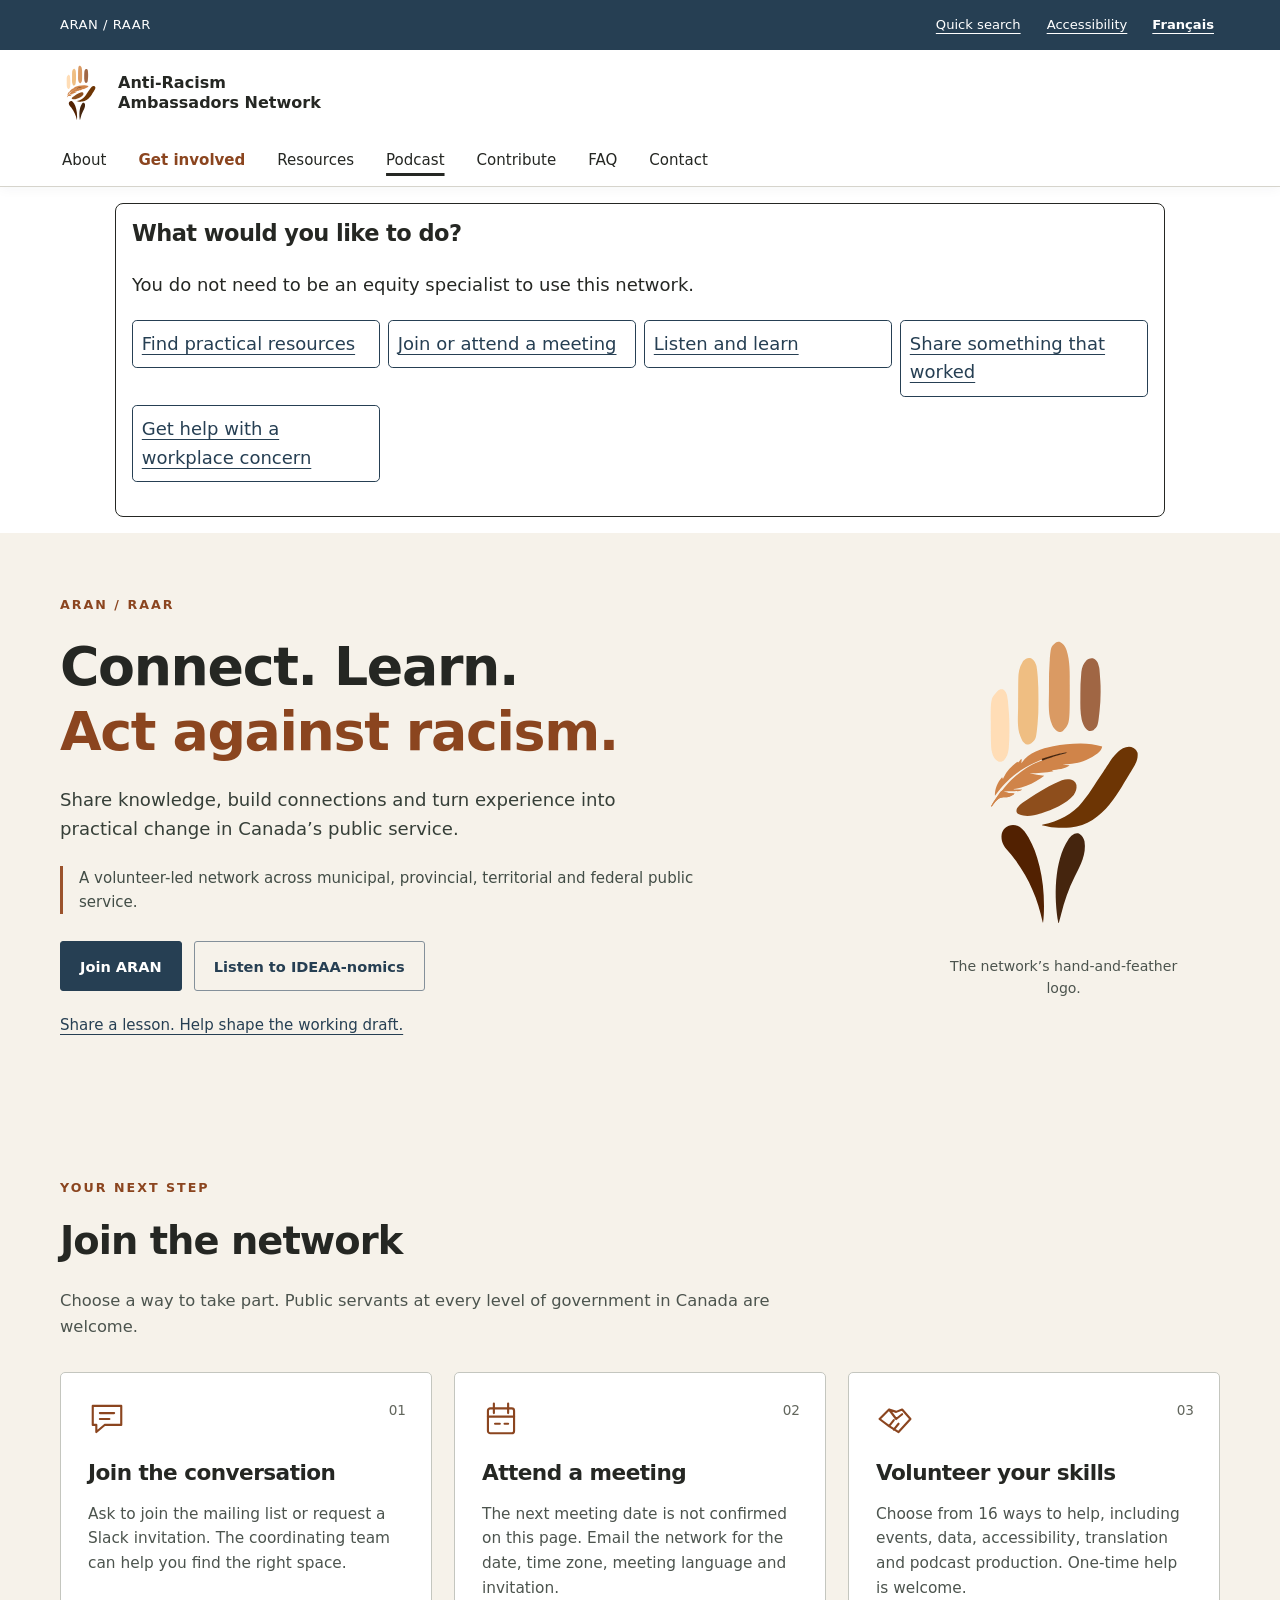
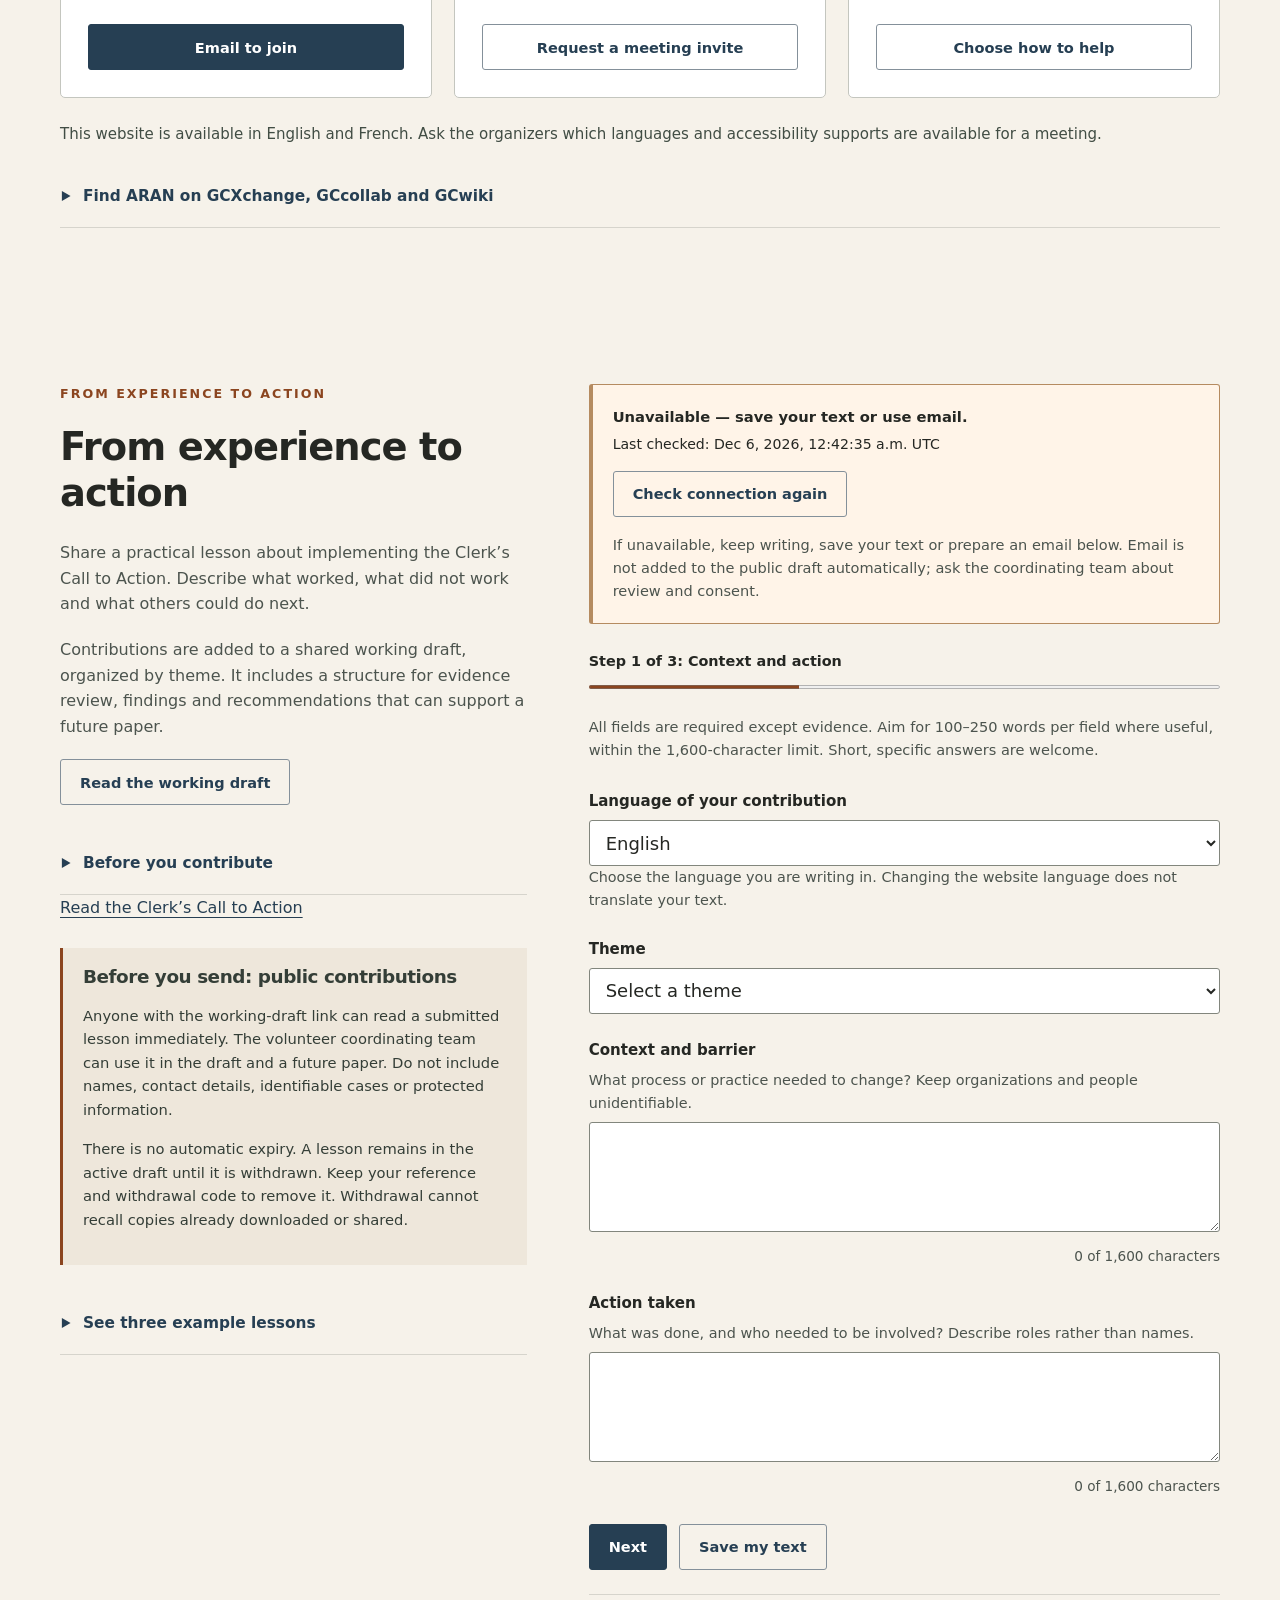
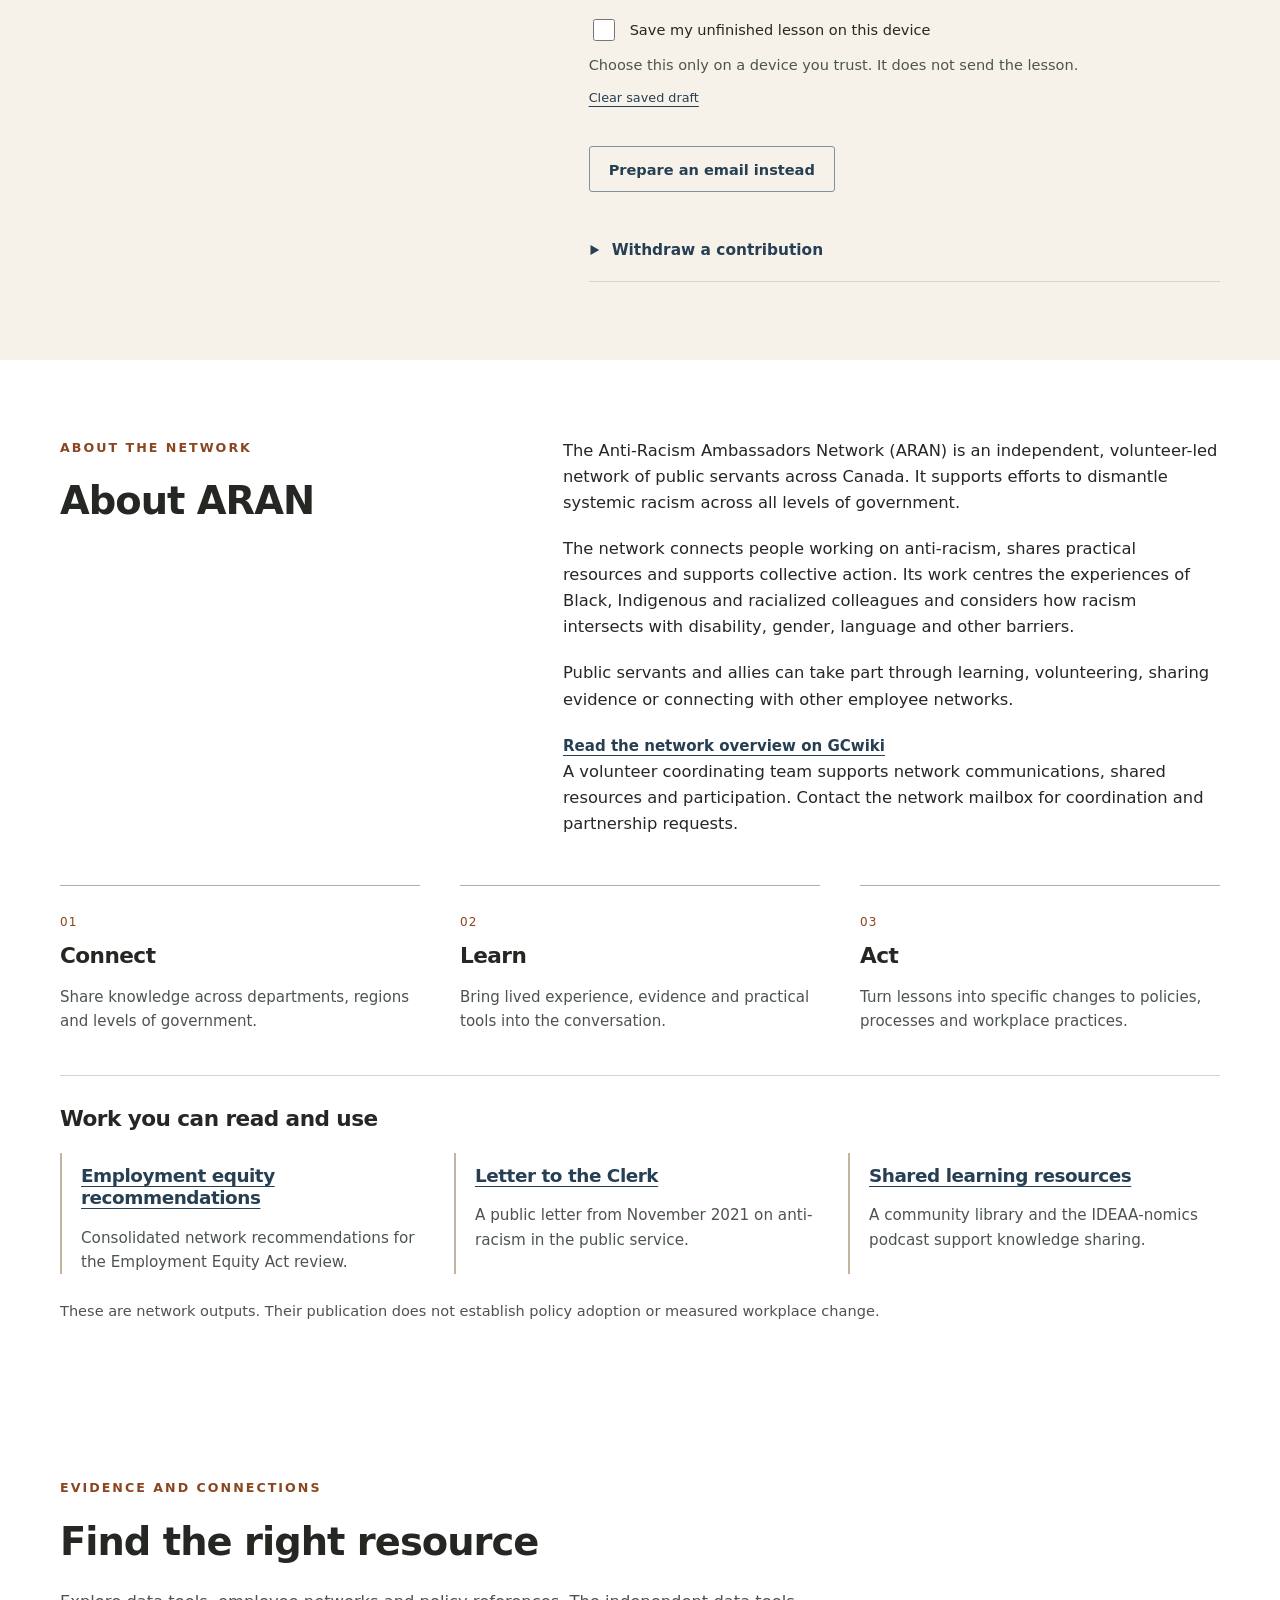
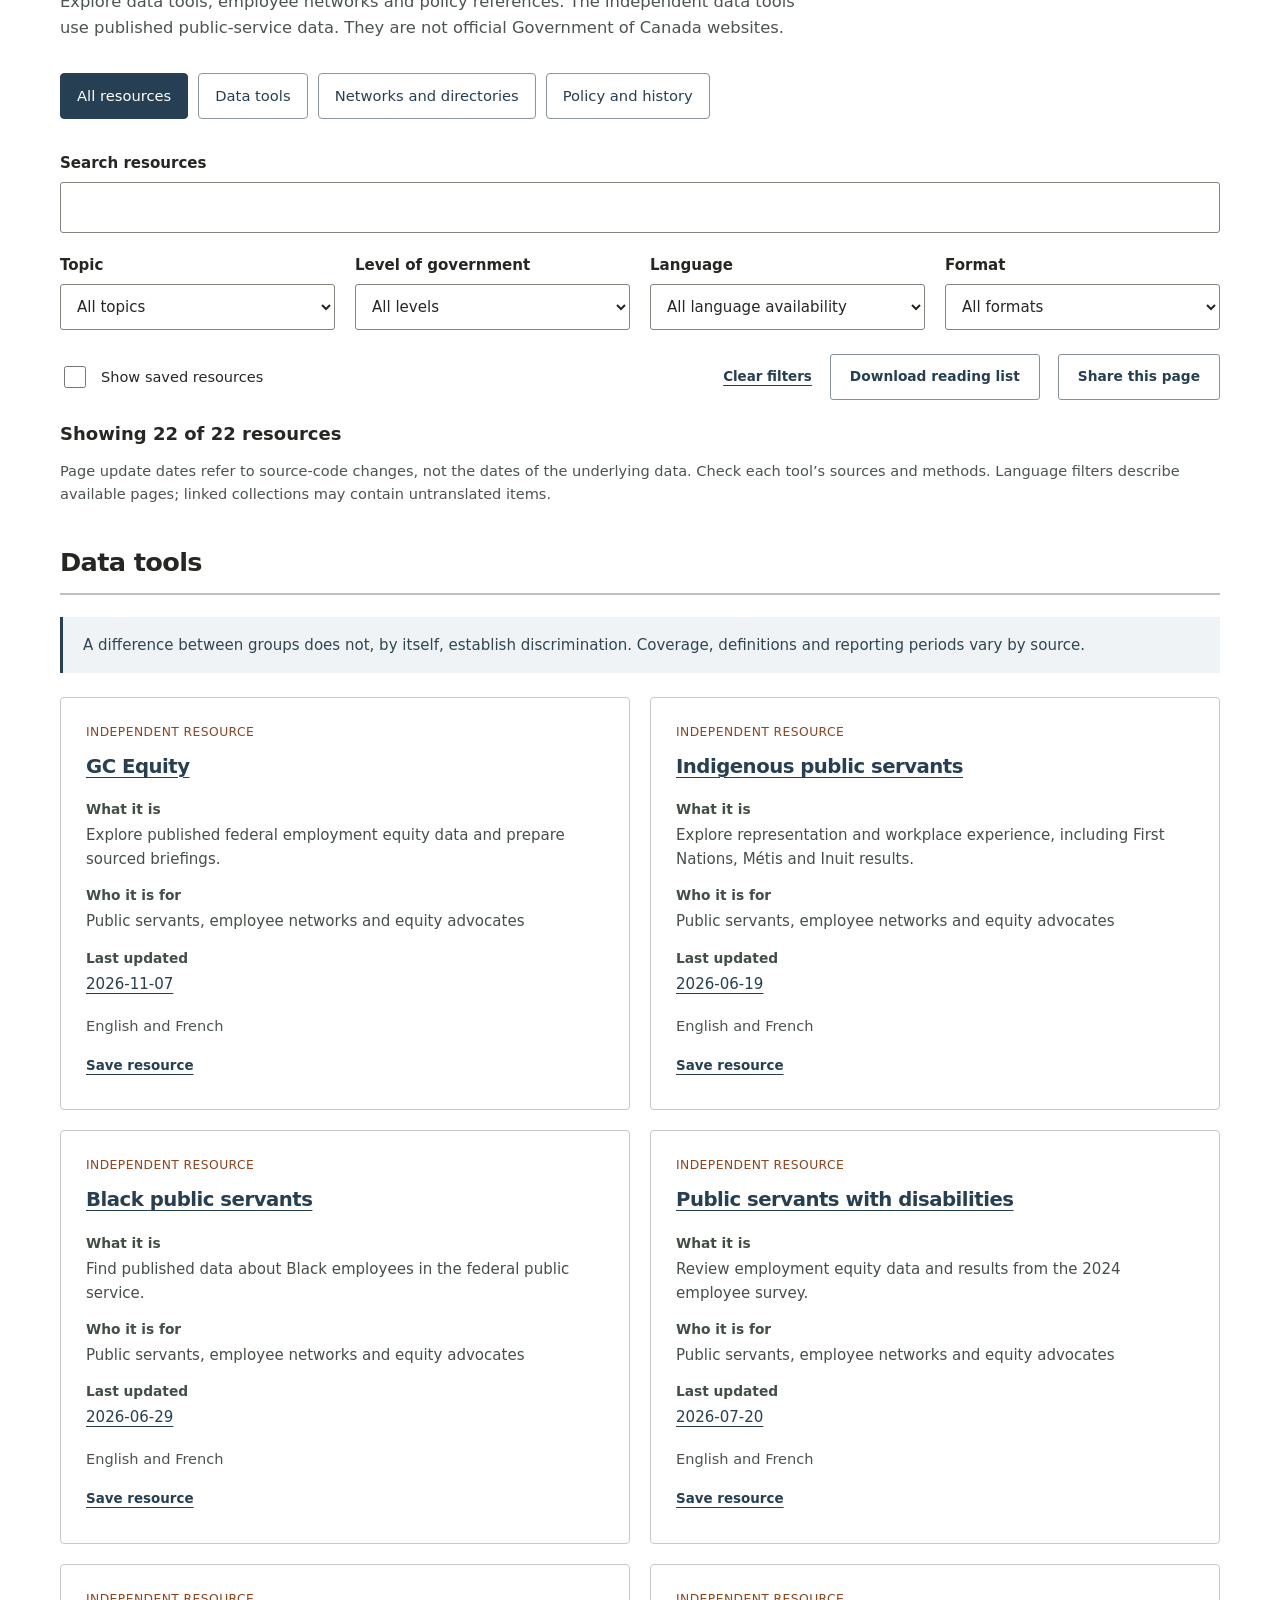
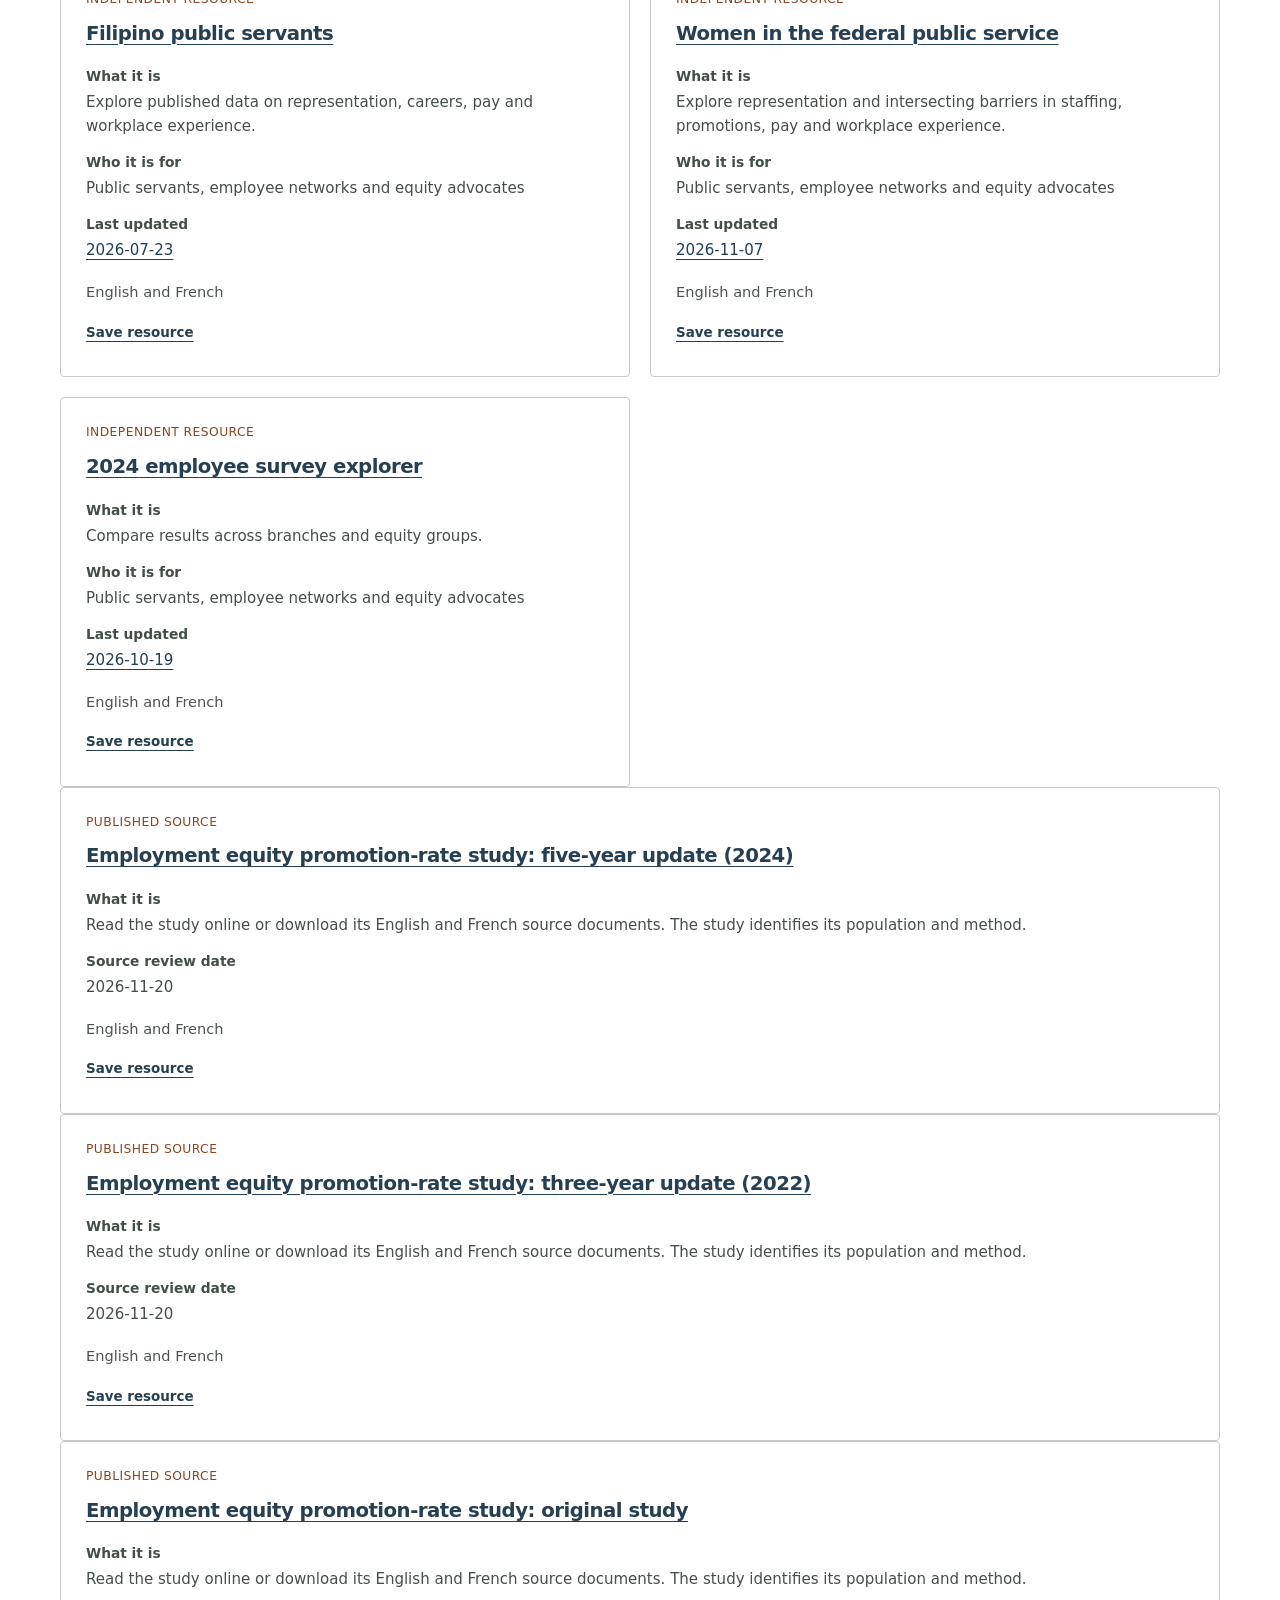
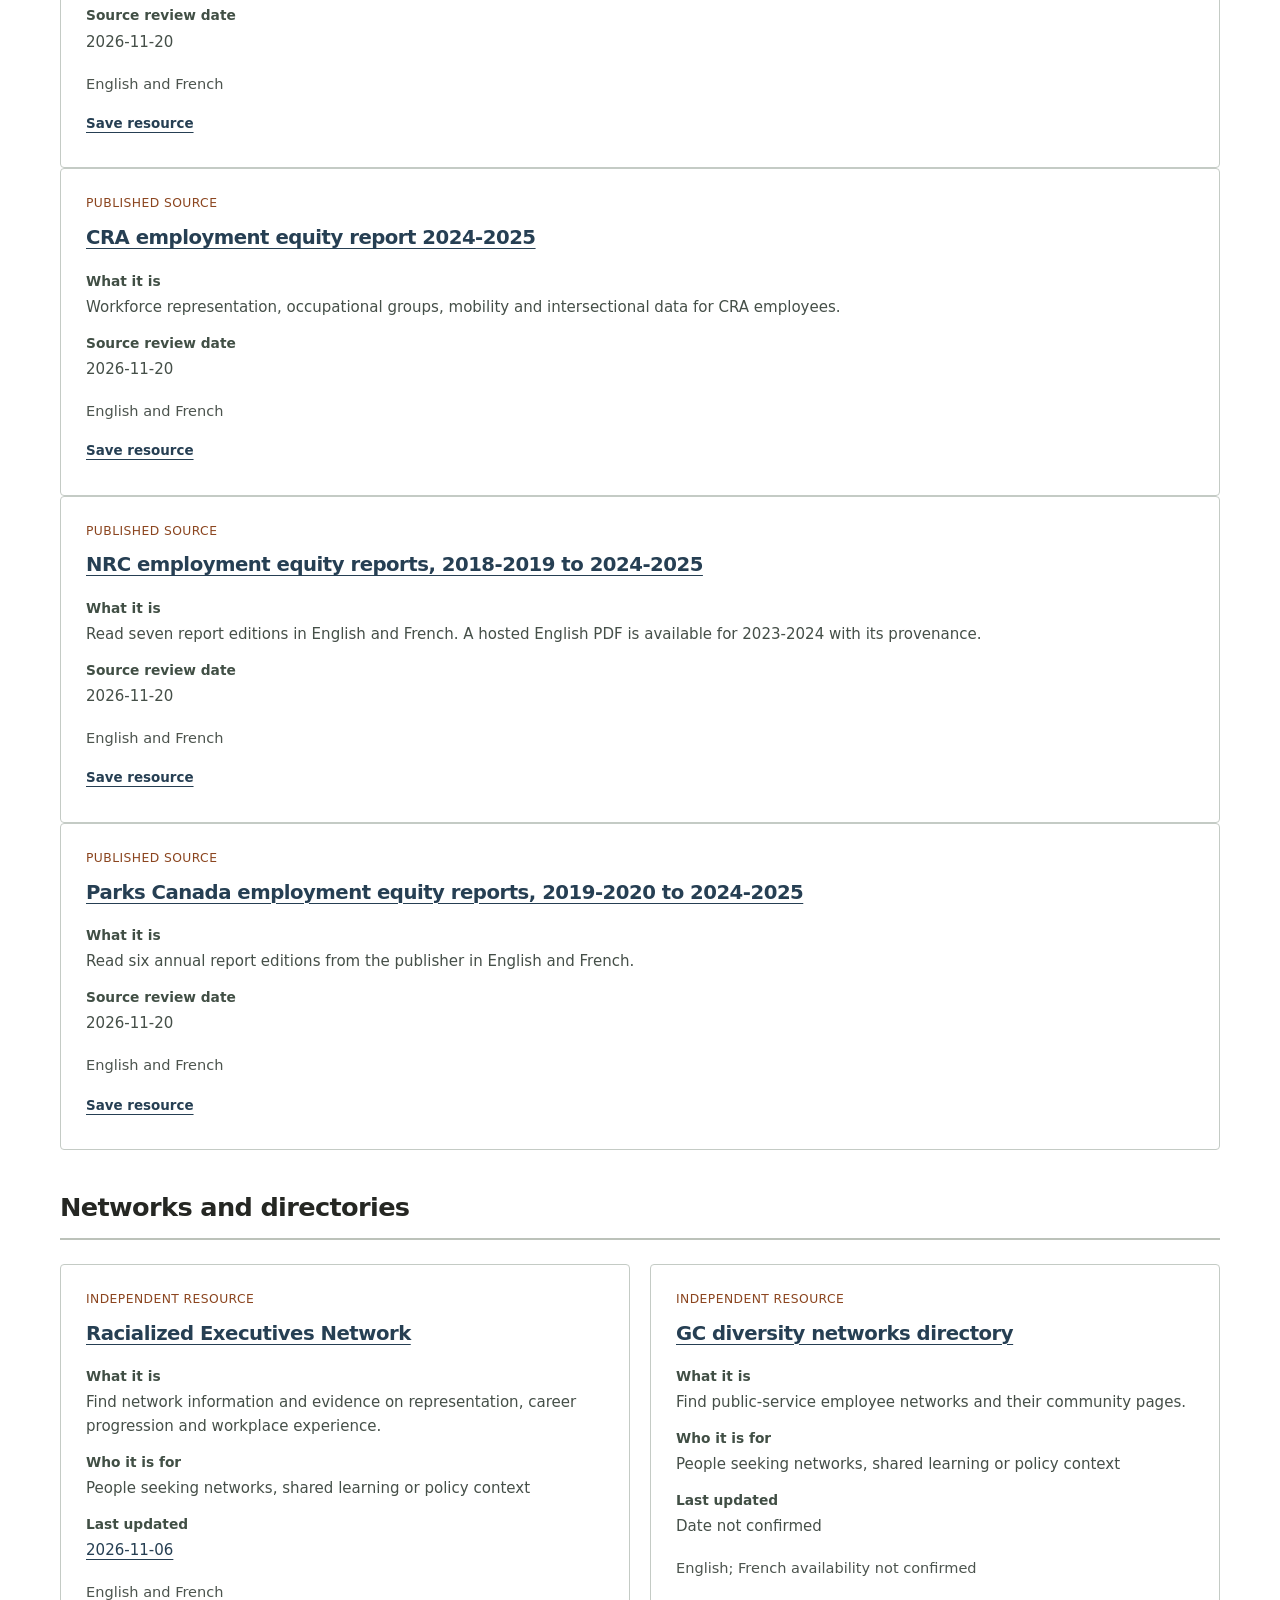
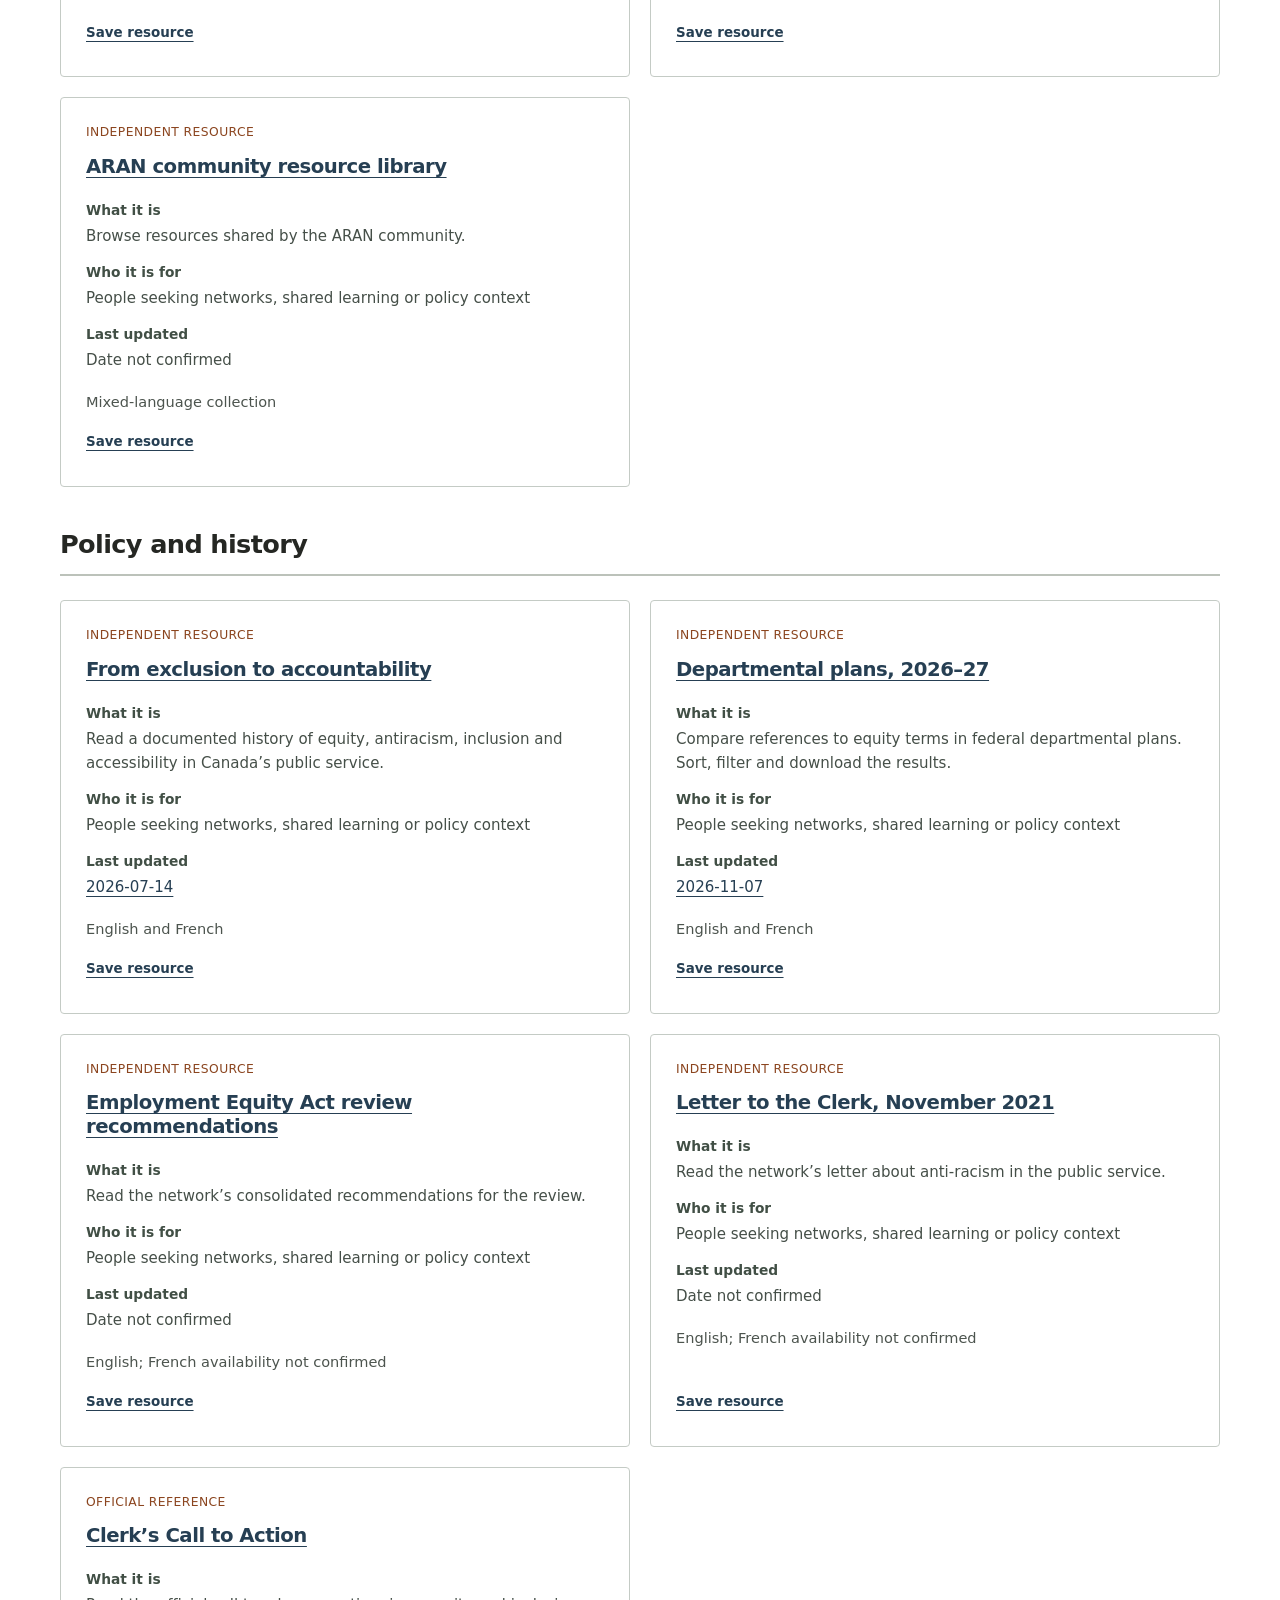
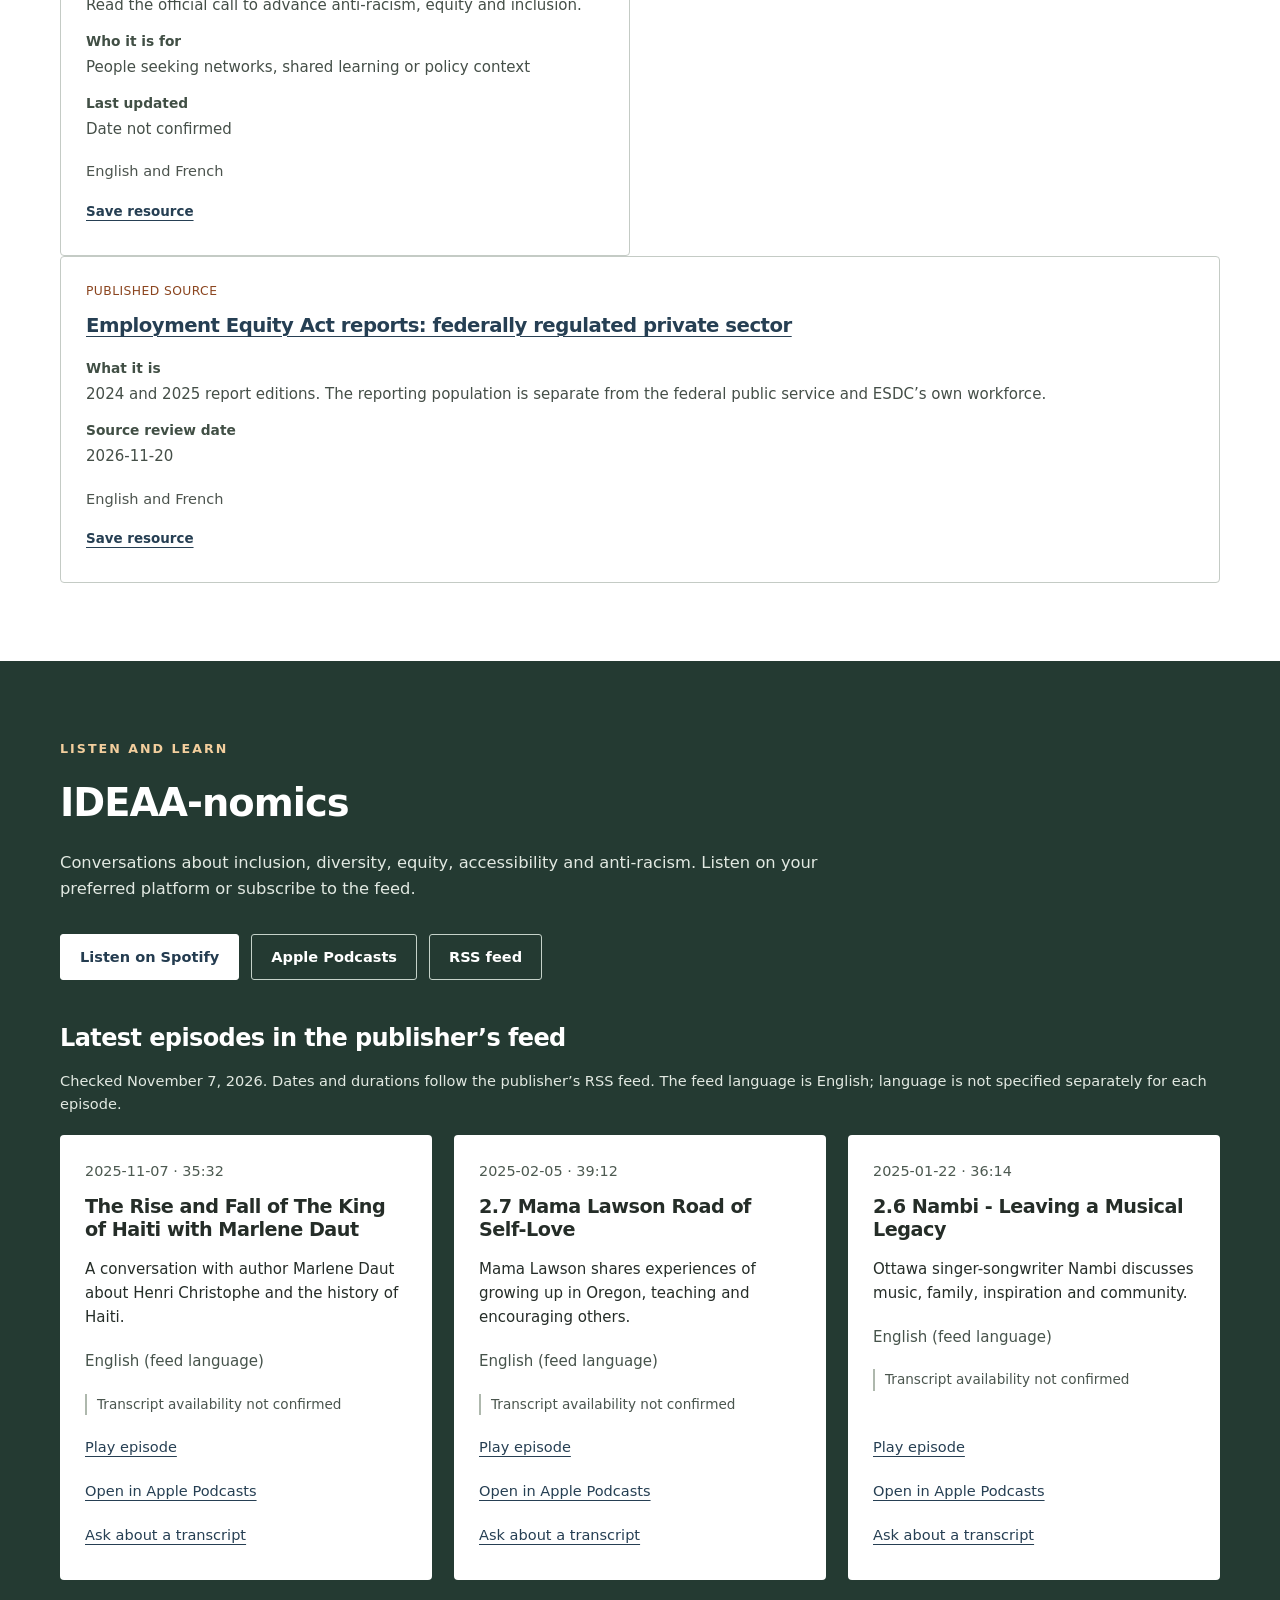
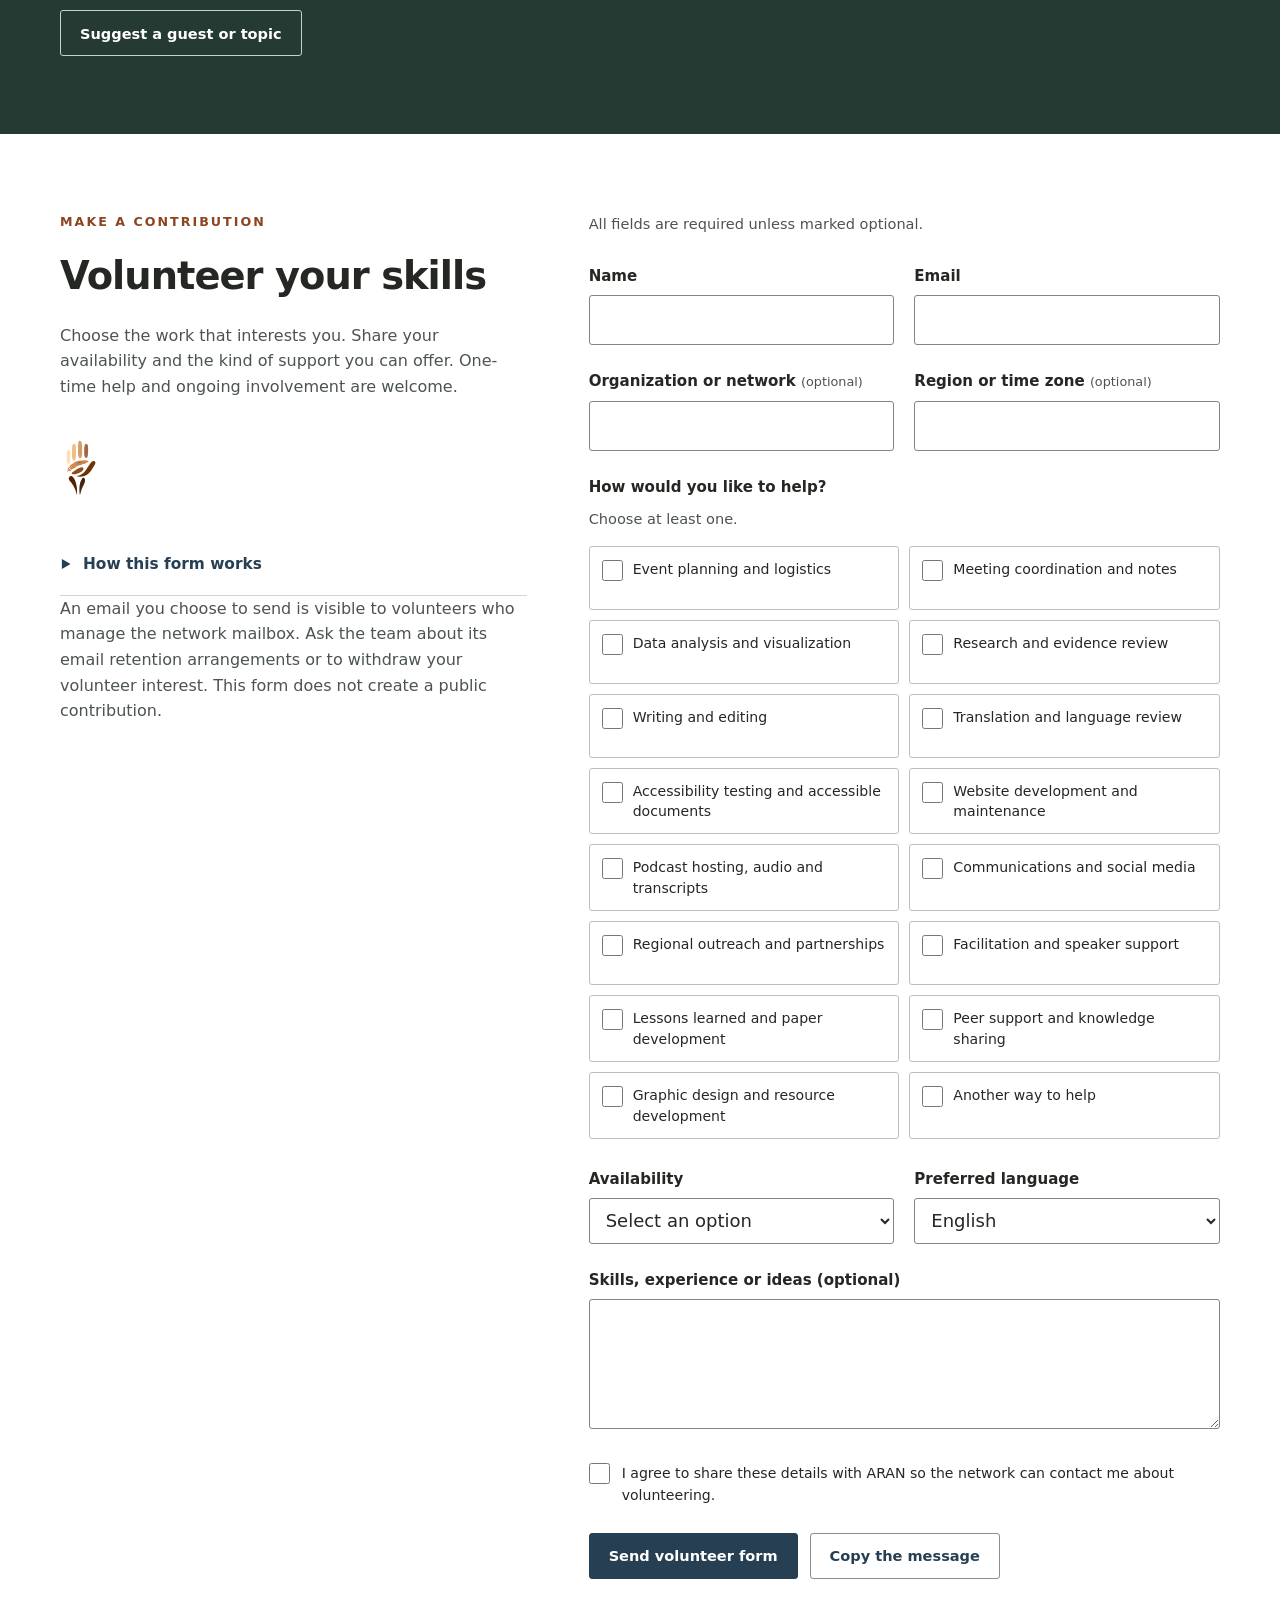
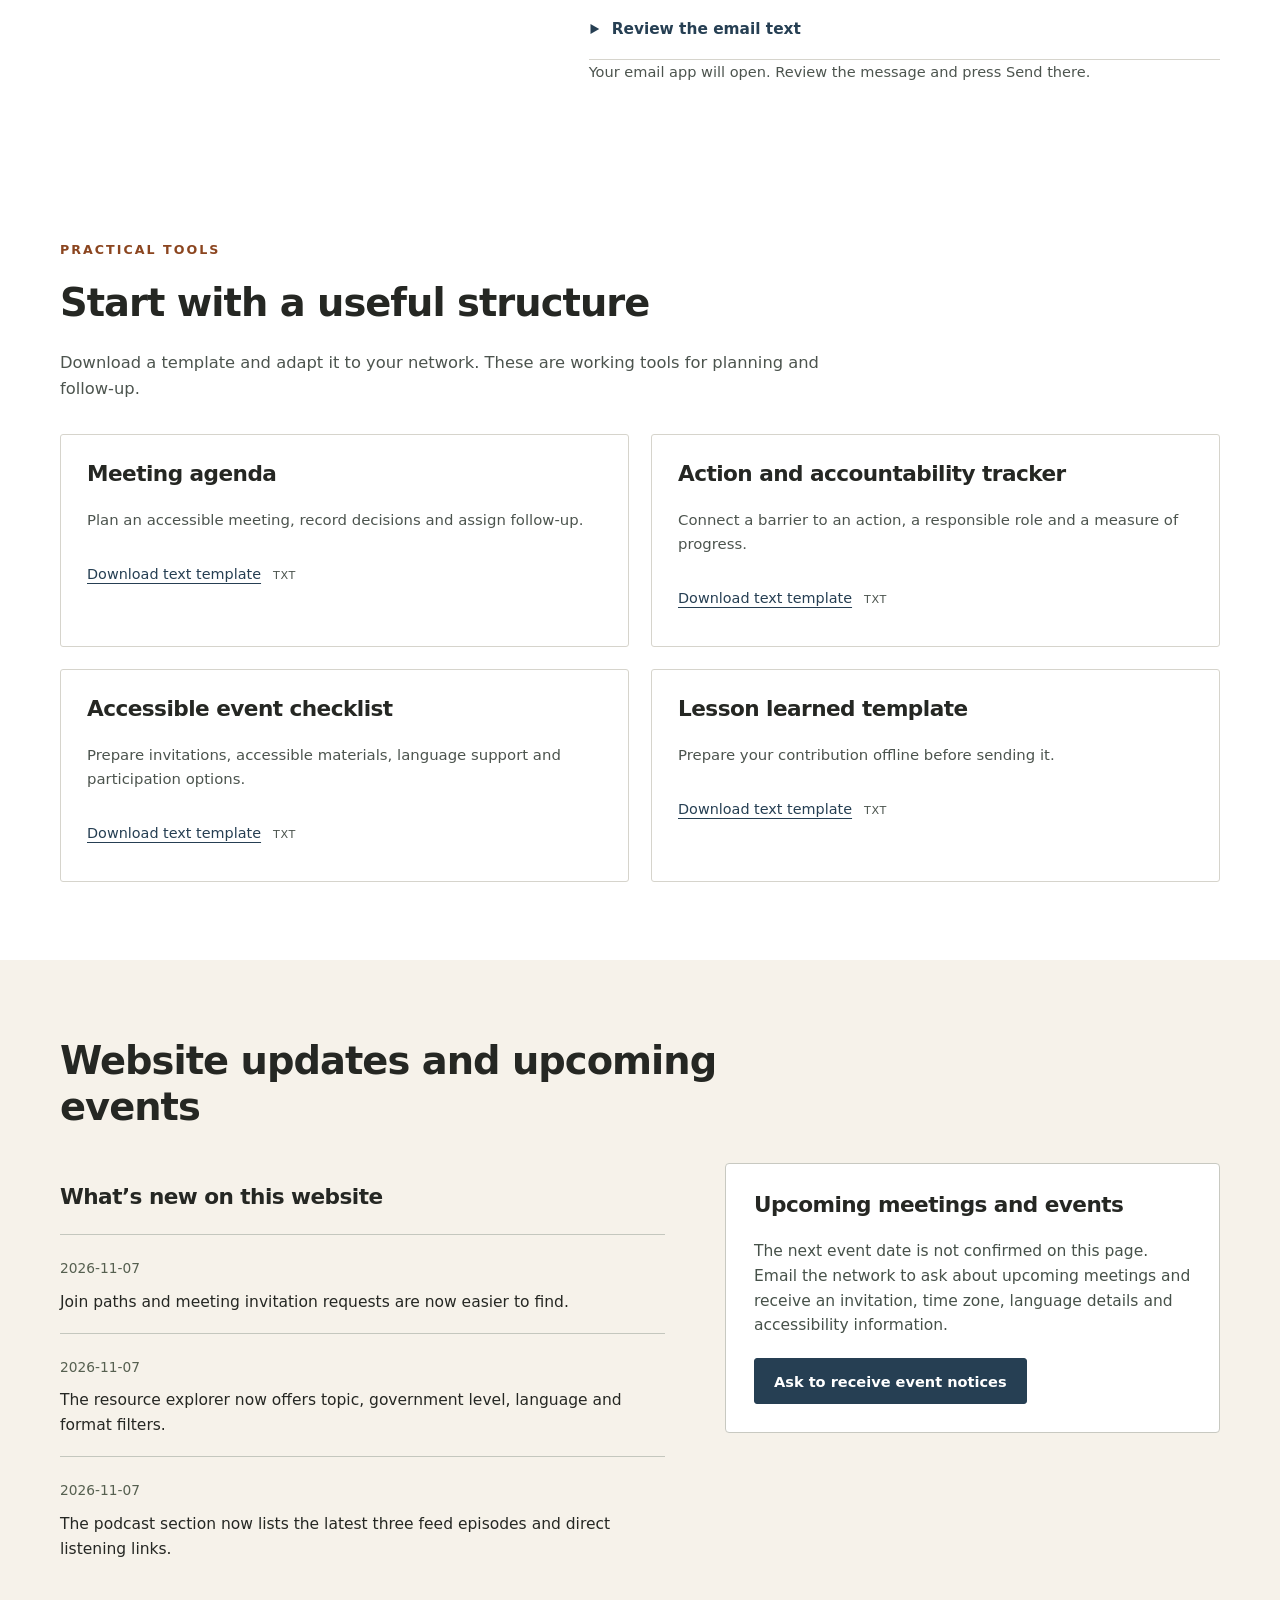
==== commit eceaa267: "Add practical first-visit navigation in en" ====
--- a/index.html
+++ b/index.html
@@ -1,4 +1,4 @@
 <!doctype html>
-<html lang="en"><head><meta charset="utf-8"><meta name="viewport" content="width=device-width, initial-scale=1"><meta name="color-scheme" content="light"><meta name="description" content="Join the Anti-Racism Ambassadors Network. Find a meeting, share a lesson and explore public-service equity resources."><title>Anti-Racism Ambassadors Network | ARAN</title><meta name="referrer" content="strict-origin-when-cross-origin"><link rel="stylesheet" href="styles.css?v=20261107-5"><script src="shared.js?v=20261107-5" defer></script><script src="app.js?v=20261107-5" defer></script><script src="enhancements.js?v=20261107-5" defer></script><link rel="stylesheet" href="enhancements.css?v=20261107-5"><link rel="manifest" href="manifest.webmanifest"><meta name="theme-color" content="#263f53"><link rel="canonical" href="https://aranpublicservants-rgb.github.io/aran-raar/"><link rel="alternate" hreflang="en" href="https://aranpublicservants-rgb.github.io/aran-raar/"><link rel="alternate" hreflang="fr" href="https://aranpublicservants-rgb.github.io/aran-raar/fr.html"><link rel="icon" type="image/svg+xml" href="assets/aran-icon.svg"><meta property="og:title" content="Anti-Racism Ambassadors Network | ARAN"><meta property="og:description" content="Join the Anti-Racism Ambassadors Network. Find a meeting, share a lesson and explore public-service equity resources."><meta property="og:type" content="website"><meta property="og:url" content="https://aranpublicservants-rgb.github.io/aran-raar/index.html"><meta property="og:locale" content="en_CA"><meta property="og:image" content="https://aranpublicservants-rgb.github.io/aran-raar/assets/og-aran-en.png"><meta property="og:image:width" content="1200"><meta property="og:image:height" content="630"><meta property="og:image:alt" content="Anti-Racism Ambassadors Network logo and name."><meta name="twitter:card" content="summary_large_image"><link rel="stylesheet" href="site-v3.css?v=20261107-5"><script src="ui.js?v=20261107-5" defer></script></head><body data-page="home"><a class="skip" href="#main"><span data-lang="en" lang="en">Skip to main content</span></a><div class="sticky-shell"><div class="identity-line"><div class="container identity-inner"><span>ARAN / RAAR</span><div class="utility-actions"><button type="button" class="utility-button" data-open-search><span data-lang="en" lang="en">Quick search</span></button><button type="button" class="utility-button" data-open-access><span data-lang="en" lang="en">Accessibility</span></button><a id="language-link" href="fr.html?v=20261107-5" lang="fr" hreflang="fr">Français</a></div></div></div><header class="site-header"><div class="container header-inner"><a class="brand" href="#top"><img class="brand-mark" src="assets/aran-logo.svg" alt="" width="44" height="58"><span class="brand-name"><span data-lang="en" lang="en">Anti-Racism<br>Ambassadors Network</span></span></a><button class="menu-toggle" id="menu-toggle" type="button" aria-expanded="false" aria-controls="primary-nav" hidden><span data-lang="en" lang="en">Menu</span></button><nav id="primary-nav" class="section-nav" aria-label="Main navigation" data-aria-en="Main navigation" data-aria-fr="Menu principal"><a href="#about" class=""><span data-lang="en" lang="en">About</span></a><a href="#join" class="nav-action"><span data-lang="en" lang="en">Get involved</span></a><a href="#resources" class=""><span data-lang="en" lang="en">Resources</span></a><a href="#podcast" class=""><span data-lang="en" lang="en">Podcast</span></a><a href="#lessons" class=""><span data-lang="en" lang="en">Contribute</span></a><a href="#faq" class=""><span data-lang="en" lang="en">FAQ</span></a><a href="#contact" class=""><span data-lang="en" lang="en">Contact</span></a></nav></div></header></div><main id="main" tabindex="-1"><section id="top" class="hero"><div class="container hero-grid"><div class="hero-copy"><p class="eyebrow">ARAN / RAAR</p><h1><span data-lang="en" lang="en">Connect. Learn.<br><span class="accent">Act against racism.</span></span></h1><p class="hero-summary"><span data-lang="en" lang="en">Share knowledge, build connections and turn experience into practical change in Canada’s public service.</span></p><p class="proof-line"><span data-lang="en" lang="en">A volunteer-led network across municipal, provincial, territorial and federal public service.</span></p><div class="actions"><a href="#join" class="button primary"><span data-lang="en" lang="en">Join ARAN</span></a><a href="#podcast" class="button secondary"><span data-lang="en" lang="en">Listen to IDEAA-nomics</span></a></div><p class="hero-next"><a href="#lessons" class=""><span data-lang="en" lang="en">Share a lesson. Help shape the working draft.</span></a></p></div><figure class="hero-art"><img class="hero-logo" src="assets/aran-logo.svg" width="408" height="746" fetchpriority="high" alt="ARAN logo: a raised hand in several colours with a feather." data-alt-en="ARAN logo: a raised hand in several colours with a feather." data-alt-fr="Logo du RAAR : une main levée de plusieurs couleurs accompagnée d’une plume."><figcaption><span data-lang="en" lang="en">The network’s hand-and-feather logo.</span></figcaption></figure></div></section><section id="join" class="section section-soft"><div class="container"><div class="section-intro"><p class="eyebrow"><span data-lang="en" lang="en">Your next step</span></p><h2><span data-lang="en" lang="en">Join the network</span></h2><p><span data-lang="en" lang="en">Choose a way to take part. Public servants at every level of government in Canada are welcome.</span></p></div><div class="join-paths"><article class="join-card"><svg class="platform-icon" viewbox="0 0 32 32" fill="none" stroke="currentColor" stroke-width="1.8" stroke-linecap="round" stroke-linejoin="round" aria-hidden="true"><path d="M4 5h24v16H14l-7 6v-6H4z"></path><path d="M10 11h12M10 16h8"></path></svg><p class="step-number">01</p><h3><span data-lang="en" lang="en">Join the conversation</span></h3><p><span data-lang="en" lang="en">Ask to join the mailing list or request a Slack invitation. The coordinating team can help you find the right space.</span></p><a href="mailto:aranpublicservants@gmail.com?subject=ARAN%20%7C%20Join%20/%20Adh%C3%A9sion" class="button primary"><span data-lang="en" lang="en">Email to join</span></a></article><article class="join-card"><svg class="platform-icon" viewbox="0 0 32 32" fill="none" stroke="currentColor" stroke-width="1.8" stroke-linecap="round" stroke-linejoin="round" aria-hidden="true"><rect x="5" y="7" width="22" height="21" rx="2"></rect><path d="M10 3v8M22 3v8M5 14h22M11 20h4M19 20h3"></path></svg><p class="step-number">02</p><h3><span data-lang="en" lang="en">Attend a meeting</span></h3><p><span data-lang="en" lang="en">The next meeting date is not confirmed on this page. Email the network for the date, time zone, meeting language and invitation.</span></p><a href="mailto:aranpublicservants@gmail.com?subject=ARAN%20%7C%20Next%20meeting%20invitation%20/%20Invitation%20%C3%A0%20la%20prochaine%20r%C3%A9union" class="button secondary"><span data-lang="en" lang="en">Request a meeting invite</span></a></article><article class="join-card"><svg class="platform-icon" viewbox="0 0 32 32" fill="none" stroke="currentColor" stroke-width="1.8" stroke-linecap="round" stroke-linejoin="round" aria-hidden="true"><path d="m3 16 8-8 6 2 5-2 7 8-10 11-8-5zM11 8l6 8 5-4M11 22l4-5M15 25l4-5"></path></svg><p class="step-number">03</p><h3><span data-lang="en" lang="en">Volunteer your skills</span></h3><p><span data-lang="en" lang="en">Choose from 16 ways to help, including events, data, accessibility, translation and podcast production. One-time help is welcome.</span></p><a href="#volunteer" class="button secondary"><span data-lang="en" lang="en">Choose how to help</span></a></article></div><p class="language-note"><span data-lang="en" lang="en">This website is available in English and French. Ask the organizers which languages and accessibility supports are available for a meeting.</span></p><details class="platform-details"><summary><span data-lang="en" lang="en">Find ARAN on GCXchange, GCcollab and GCwiki</span></summary><div class="community-grid"><article class="community-card"><svg class="platform-icon" viewbox="0 0 32 32" fill="none" stroke="currentColor" stroke-width="1.8" stroke-linecap="round" stroke-linejoin="round" aria-hidden="true"><path d="M5 10h23l-6-6M27 23H4l6 6M28 10l-6 6M4 23l6-6"></path></svg><h3>GCXchange</h3><p class="access-badge"><span data-lang="en" lang="en">GC account and access approval</span></p><p><span data-lang="en" lang="en">Complete the community agreement before requesting access to the ARAN community.</span></p><a href="https://teams.microsoft.com/l/team/19%3AZy6_RB1KDDriN8EOkrzIkypdje5U9t5RdSOGGqIV9tg1%40thread.tacv2/conversations?groupId=77e383b9-1520-4870-a8b1-5be14ca9e9aa&amp;tenantId=f6a7234d-bc9b-4520-ad5f-70669c2c7a9c" class="text-link"><span data-lang="en" lang="en">Open GCXchange</span></a></article><article class="community-card"><svg class="platform-icon" viewbox="0 0 32 32" fill="none" stroke="currentColor" stroke-width="1.8" stroke-linecap="round" stroke-linejoin="round" aria-hidden="true"><circle cx="7" cy="7" r="4"></circle><circle cx="25" cy="11" r="4"></circle><circle cx="15" cy="26" r="4"></circle><path d="m11 8 10 2M9 11l4 11M22 15l-5 7"></path></svg><h3>GCcollab</h3><p class="access-badge"><span data-lang="en" lang="en">Account may be required</span></p><p><span data-lang="en" lang="en">Connect with colleagues and shared resources.</span></p><a href="https://gccollab.ca/groups/profile/5752038/enanti-racism-ambassadors-networkfr" class="text-link"><span data-lang="en" lang="en">Open GCcollab</span></a></article><article class="community-card"><svg class="platform-icon" viewbox="0 0 32 32" fill="none" stroke="currentColor" stroke-width="1.8" stroke-linecap="round" stroke-linejoin="round" aria-hidden="true"><path d="M7 3h12l7 7v19H7zM19 3v8h7M12 16h9M12 21h9"></path></svg><h3>GCwiki</h3><p class="access-badge"><span data-lang="en" lang="en">Public page</span></p><p><span data-lang="en" lang="en">Read the network overview and community links.</span></p><a href="https://wiki.gccollab.ca/ARAN_ARAR" class="text-link"><span data-lang="en" lang="en">Open GCwiki</span></a></article></div><p><a href="https://forms.office.com/Pages/ResponsePage.aspx?id=8uh8clanLkGkxpUgStaNhBsF0eAER_RFqcZKPfJvE-RUOFQxSE1XVE1VSzJYN1pORVdQMTNKVFNSVS4u" class=""><span data-lang="en" lang="en">Complete the community agreement</span></a></p></details></div></section><section id="lessons" class="section section-soft"><div class="container form-layout"><div class="form-aside"><p class="eyebrow"><span data-lang="en" lang="en">From experience to action</span></p><h2><span data-lang="en" lang="en">From experience to action</span></h2><p><span data-lang="en" lang="en">Share a practical lesson about implementing the Clerk’s Call to Action. Describe what worked, what did not work and what others could do next.</span></p><p><span data-lang="en" lang="en">Contributions are added to a shared working draft, organized by theme. It includes a structure for evidence review, findings and recommendations that can support a future paper.</span></p><a class="button secondary draft-link" href="working-draft.html?v=20261107-5"><span data-lang="en" lang="en">Read the working draft</span></a><details><summary><span data-lang="en" lang="en">Before you contribute</span></summary><p><span data-lang="en" lang="en">The working draft is public. Use general descriptions. Do not include names, email addresses, case details or protected information. Contributions are self-reported and are not verified findings or network positions.</span></p><p><span data-lang="en" lang="en">A withdrawal code is provided after submission. Keep it if you may want to remove your contribution.</span></p></details><p><a href="https://www.canada.ca/en/privy-council/corporate/clerk/call-to-action-anti-racism-equity-inclusion-federal-public-service.html" data-href-en="https://www.canada.ca/en/privy-council/corporate/clerk/call-to-action-anti-racism-equity-inclusion-federal-public-service.html" data-href-fr="https://www.canada.ca/fr/conseil-prive/organisation/greffier/appel-action-faveur-lutte-contre-racisme-equite-inclusion-fonction-publique-federale.html"><span data-lang="en" lang="en">Read the Clerk’s Call to Action</span></a></p><aside class="privacy-panel" id="submission-privacy"><h3><span data-lang="en" lang="en">Before you send: public contributions</span></h3><p><span data-lang="en" lang="en">Anyone with the working-draft link can read a submitted lesson immediately. The volunteer coordinating team can use it in the draft and a future paper. Do not include names, contact details, identifiable cases or protected information.</span></p><p><span data-lang="en" lang="en">There is no automatic expiry. A lesson remains in the active draft until it is withdrawn. Keep your reference and withdrawal code to remove it. Withdrawal cannot recall copies already downloaded or shared.</span></p></aside><details class="lesson-examples"><summary><span data-lang="en" lang="en">See three example lessons</span></summary><p class="hint"><span data-lang="en" lang="en">Illustrative examples only. These fictional, anonymous examples show the structure; they are not submissions, findings or claims about an organization.</span></p><details><summary><span data-lang="en" lang="en">Making meetings easier to access</span></summary><dl><dt><span data-lang="en" lang="en">Context and barrier</span></dt><dd><span data-lang="en" lang="en">Materials arrived too late for participants to prepare.</span></dd><dt><span data-lang="en" lang="en">Action taken</span></dt><dd><span data-lang="en" lang="en">The organizer shared an accessible agenda and offered written input.</span></dd><dt><span data-lang="en" lang="en">What changed</span></dt><dd><span data-lang="en" lang="en">Participants had another way to contribute; attendance alone could not show whether access improved.</span></dd><dt><span data-lang="en" lang="en">Evidence and limits</span></dt><dd><span data-lang="en" lang="en">A short feedback check would be needed; no measured result is claimed.</span></dd><dt><span data-lang="en" lang="en">Lesson learned</span></dt><dd><span data-lang="en" lang="en">Offer more than one way to take part.</span></dd><dt><span data-lang="en" lang="en">Recommended next step</span></dt><dd><span data-lang="en" lang="en">Ask the meeting coordinator to test the options and review feedback after two meetings.</span></dd></dl></details><details><summary><span data-lang="en" lang="en">Sharing access to development opportunities</span></summary><dl><dt><span data-lang="en" lang="en">Context and barrier</span></dt><dd><span data-lang="en" lang="en">Development opportunities were shared through informal contacts.</span></dd><dt><span data-lang="en" lang="en">Action taken</span></dt><dd><span data-lang="en" lang="en">A manager tested a common notice with clear criteria and a response period.</span></dd><dt><span data-lang="en" lang="en">What changed</span></dt><dd><span data-lang="en" lang="en">The process became easier to explain; its effect on access remained to be assessed.</span></dd><dt><span data-lang="en" lang="en">Evidence and limits</span></dt><dd><span data-lang="en" lang="en">Selection and feedback data would be needed before drawing conclusions.</span></dd><dt><span data-lang="en" lang="en">Lesson learned</span></dt><dd><span data-lang="en" lang="en">Make the process visible before judging its results.</span></dd><dt><span data-lang="en" lang="en">Recommended next step</span></dt><dd><span data-lang="en" lang="en">Ask the responsible manager to review who learned about and accessed the next opportunity.</span></dd></dl></details><details><summary><span data-lang="en" lang="en">Following up on a barrier</span></summary><dl><dt><span data-lang="en" lang="en">Context and barrier</span></dt><dd><span data-lang="en" lang="en">An employee network could not see what happened after raising an issue.</span></dd><dt><span data-lang="en" lang="en">Action taken</span></dt><dd><span data-lang="en" lang="en">The coordinating team created an action log with a responsible role and review date.</span></dd><dt><span data-lang="en" lang="en">What changed</span></dt><dd><span data-lang="en" lang="en">Follow-up became visible; the barrier was not yet shown to be resolved.</span></dd><dt><span data-lang="en" lang="en">Evidence and limits</span></dt><dd><span data-lang="en" lang="en">An action log records activity, not proof that a barrier has been removed.</span></dd><dt><span data-lang="en" lang="en">Lesson learned</span></dt><dd><span data-lang="en" lang="en">Separate action taken from the result people experience.</span></dd><dt><span data-lang="en" lang="en">Recommended next step</span></dt><dd><span data-lang="en" lang="en">Have the responsible function report the result and seek network feedback at the next review.</span></dd></dl></details></details></div><div><div class="connection-panel" id="contribution-connection"><p id="connection-status" role="status"><span data-lang="en" lang="en">Checking the contribution service…</span></p><button type="button" class="button secondary" id="retry-connection"><span data-lang="en" lang="en">Check connection again</span></button><p class="hint"><span data-lang="en" lang="en">If unavailable, keep writing, save your text or prepare an email below. Email is not added to the public draft automatically; ask the coordinating team about review and consent.</span></p></div><form id="lesson-form" novalidate><div class="lesson-progress"><span id="lesson-step-label"></span><progress id="lesson-progress" max="3" value="1" aria-label="Contribution progress" data-aria-en="Contribution progress" data-aria-fr="Progression de la contribution"></progress></div><div class="form-errors" id="lesson-errors" tabindex="-1" hidden></div><p class="form-help"><span data-lang="en" lang="en">All fields are required except evidence. Aim for 100–250 words per field where useful, within the 1,600-character limit. Short, specific answers are welcome.</span></p><div class="field"><label for="lesson-language"><span data-lang="en" lang="en">Language of your contribution</span></label><select id="lesson-language" name="writing-language"><option value="en" data-option-en="English" data-option-fr="Anglais" selected>English</option><option value="fr" data-option-en="French" data-option-fr="Français">French</option></select><p class="hint"><span data-lang="en" lang="en">Choose the language you are writing in. Changing the website language does not translate your text.</span></p></div><div class="field"><label for="lesson-topic"><span data-lang="en" lang="en">Theme</span></label><select id="lesson-topic" name="topic" required><option value="" data-option-en="Select a theme" data-option-fr="Choisir un thème">Select a theme</option><option value="accountability" data-option-en="Leadership and accountability" data-option-fr="Leadership et responsabilisation">Leadership and accountability</option><option value="staffing" data-option-en="Hiring and career development" data-option-fr="Embauche et perfectionnement professionnel">Hiring and career development</option><option value="data" data-option-en="Data and measurement" data-option-fr="Données et mesure des progrès">Data and measurement</option><option value="networks" data-option-en="Employee networks and participation" data-option-fr="Réseaux et participation des employés">Employee networks and participation</option><option value="learning" data-option-en="Learning and workplace culture" data-option-fr="Apprentissage et culture au travail">Learning and workplace culture</option><option value="accessibility" data-option-en="Accessibility and intersecting barriers" data-option-fr="Accessibilité et obstacles intersectionnels">Accessibility and intersecting barriers</option><option value="language" data-option-en="Language and regional access" data-option-fr="Langues et accès en région">Language and regional access</option><option value="other" data-option-en="Other practical improvements" data-option-fr="Autres améliorations concrètes">Other practical improvements</option></select><p id="lesson-topic-error" class="field-error" hidden></p></div><div class="field"><label for="lesson-context"><span data-lang="en" lang="en">Context and barrier</span></label><p class="hint" id="lesson-context-hint"><span data-lang="en" lang="en">What process or practice needed to change? Keep organizations and people unidentifiable.</span></p><textarea id="lesson-context" name="context" rows="3" maxlength="1600" required minlength="10" aria-describedby="lesson-context-hint"></textarea><p class="field-error" id="lesson-context-error" hidden></p></div><div class="field"><label for="lesson-action"><span data-lang="en" lang="en">Action taken</span></label><p class="hint" id="lesson-action-hint"><span data-lang="en" lang="en">What was done, and who needed to be involved? Describe roles rather than names.</span></p><textarea id="lesson-action" name="action" rows="3" maxlength="1600" required minlength="10" aria-describedby="lesson-action-hint"></textarea><p class="field-error" id="lesson-action-error" hidden></p></div><div class="field"><label for="lesson-outcome"><span data-lang="en" lang="en">What changed</span></label><p class="hint" id="lesson-outcome-hint"><span data-lang="en" lang="en">What improved, stayed the same or became harder? An unsuccessful attempt can teach others.</span></p><textarea id="lesson-outcome" name="outcome" rows="3" maxlength="1600" required minlength="10" aria-describedby="lesson-outcome-hint"></textarea><p class="field-error" id="lesson-outcome-error" hidden></p></div><div class="field"><label for="lesson-evidence"><span data-lang="en" lang="en">Evidence and limits (optional)</span></label><p class="hint" id="lesson-evidence-hint"><span data-lang="en" lang="en">Include public sources, dates or measures if available. Distinguish observation from verified results.</span></p><textarea id="lesson-evidence" name="evidence" rows="3" maxlength="1600" aria-describedby="lesson-evidence-hint"></textarea><p class="field-error" id="lesson-evidence-error" hidden></p></div><div class="field"><label for="lesson-lesson"><span data-lang="en" lang="en">Lesson learned</span></label><p class="hint" id="lesson-lesson-hint"><span data-lang="en" lang="en">What should someone trying a similar approach know?</span></p><textarea id="lesson-lesson" name="lesson" rows="3" maxlength="1600" required minlength="10" aria-describedby="lesson-lesson-hint"></textarea><p class="field-error" id="lesson-lesson-error" hidden></p></div><div class="field"><label for="lesson-recommendation"><span data-lang="en" lang="en">Recommended next step</span></label><p class="hint" id="lesson-recommendation-hint"><span data-lang="en" lang="en">Suggest a specific action, a responsible role and a way to assess progress.</span></p><textarea id="lesson-recommendation" name="recommendation" rows="3" maxlength="1600" required minlength="10" aria-describedby="lesson-recommendation-hint"></textarea><p class="field-error" id="lesson-recommendation-error" hidden></p></div><div class="trap" aria-hidden="true"><label for="lesson-website">Website</label><input id="lesson-website" name="website" tabindex="-1" autocomplete="off"></div><label class="consent"><input id="lesson-consent" type="checkbox" required><span><span data-lang="en" lang="en">I have removed identifying and protected information. I agree that this contribution may appear in the public working draft and be used, without personal attribution, in a future network paper.</span></span></label><p id="lesson-consent-error" class="field-error" hidden></p><div class="actions"><button class="button secondary" type="button" id="lesson-back" hidden><span data-lang="en" lang="en">Previous</span></button><button class="button primary" type="button" id="lesson-next" hidden><span data-lang="en" lang="en">Next</span></button><button class="button primary" type="submit" id="lesson-send"><span data-lang="en" lang="en">Send to the working draft</span></button><button class="button secondary" type="button" id="download-lesson"><span data-lang="en" lang="en">Save my text</span></button></div><div class="draft-save"><label class="preference"><input type="checkbox" id="keep-local-draft"><span><span data-lang="en" lang="en">Save my unfinished lesson on this device</span></span></label><p class="hint"><span data-lang="en" lang="en">Choose this only on a device you trust. It does not send the lesson.</span></p><button type="button" class="text-button" id="clear-local-draft"><span data-lang="en" lang="en">Clear saved draft</span></button><p id="local-draft-status" role="status"></p></div><div class="actions"><button class="button secondary" type="button" id="email-lesson"><span data-lang="en" lang="en">Prepare an email instead</span></button></div><p id="lesson-status" role="status"></p><div id="lesson-receipt" class="receipt" hidden tabindex="-1"></div></form><details class="withdraw"><summary><span data-lang="en" lang="en">Withdraw a contribution</span></summary><form id="withdraw-form"><div class="field"><label for="withdraw-id"><span data-lang="en" lang="en">Contribution reference</span></label><input id="withdraw-id" required autocomplete="off"></div><div class="field"><label for="withdraw-code"><span data-lang="en" lang="en">Withdrawal code</span></label><input id="withdraw-code" type="password" required autocomplete="off"></div><button type="submit" class="button secondary"><span data-lang="en" lang="en">Remove my contribution</span></button><p id="withdraw-status" role="status"></p></form></details></div></div></section><section id="about" class="section"><div class="container split"><div><p class="eyebrow"><span data-lang="en" lang="en">About the network</span></p><h2><span data-lang="en" lang="en">About ARAN</span></h2></div><div class="prose"><p><span data-lang="en" lang="en">The Anti-Racism Ambassadors Network (ARAN) is an independent, volunteer-led network of public servants across Canada. It supports efforts to dismantle systemic racism across all levels of government.</span></p><p><span data-lang="en" lang="en">The network connects people working on anti-racism, shares practical resources and supports collective action. Its work centres the experiences of Black, Indigenous and racialized colleagues and considers how racism intersects with disability, gender, language and other barriers.</span></p><p><span data-lang="en" lang="en">Public servants and allies can take part through learning, volunteering, sharing evidence or connecting with other employee networks.</span></p><a class="text-link" href="https://wiki.gccollab.ca/ARAN_ARAR"><span data-lang="en" lang="en">Read the network overview on GCwiki</span></a><p><span data-lang="en" lang="en">A volunteer coordinating team supports network communications, shared resources and participation. Contact the network mailbox for coordination and partnership requests.</span></p></div></div><div class="container work-grid"><article class="work-item"><span class="number">01</span><h3><span data-lang="en" lang="en">Connect</span></h3><p><span data-lang="en" lang="en">Share knowledge across departments, regions and levels of government.</span></p></article><article class="work-item"><span class="number">02</span><h3><span data-lang="en" lang="en">Learn</span></h3><p><span data-lang="en" lang="en">Bring lived experience, evidence and practical tools into the conversation.</span></p></article><article class="work-item"><span class="number">03</span><h3><span data-lang="en" lang="en">Act</span></h3><p><span data-lang="en" lang="en">Turn lessons into specific changes to policies, processes and workplace practices.</span></p></article></div><div class="container outputs"><h3><span data-lang="en" lang="en">Work you can read and use</span></h3><div class="outputs-grid"><article><h4><a href="https://wiki.gccollab.ca/ARAN_Employment_Equity_Act_Review" class=""><span data-lang="en" lang="en">Employment equity recommendations</span></a></h4><p><span data-lang="en" lang="en">Consolidated network recommendations for the Employment Equity Act review.</span></p></article><article><h4><a href="https://wiki.gccollab.ca/ARAN_Letter_to_the_Clerk" class=""><span data-lang="en" lang="en">Letter to the Clerk</span></a></h4><p><span data-lang="en" lang="en">A public letter from November 2021 on anti-racism in the public service.</span></p></article><article><h4><a href="https://trello.com/b/jvPOpcye/aran-community-resource-library" class=""><span data-lang="en" lang="en">Shared learning resources</span></a></h4><p><span data-lang="en" lang="en">A community library and the IDEAA-nomics podcast support knowledge sharing.</span></p></article></div><p class="hint"><span data-lang="en" lang="en">These are network outputs. Their publication does not establish policy adoption or measured workplace change.</span></p></div></section><section id="resources" class="section"><div class="container"><div class="section-intro"><p class="eyebrow"><span data-lang="en" lang="en">Evidence and connections</span></p><h2><span data-lang="en" lang="en">Find the right resource</span></h2><p><span data-lang="en" lang="en">Explore data tools, employee networks and policy references. The independent data tools use published public-service data. They are not official Government of Canada websites.</span></p></div><div class="resource-tabs" role="group" aria-label="Resource group" data-aria-en="Resource group" data-aria-fr="Groupe de ressources"><button type="button" data-resource-group="all" aria-pressed="true"><span data-lang="en" lang="en">All resources</span></button><button type="button" data-resource-group="data" aria-pressed="false"><span data-lang="en" lang="en">Data tools</span></button><button type="button" data-resource-group="networks" aria-pressed="false"><span data-lang="en" lang="en">Networks and directories</span></button><button type="button" data-resource-group="policy" aria-pressed="false"><span data-lang="en" lang="en">Policy and history</span></button></div><div class="resource-tools"><div class="field"><label for="resource-search"><span data-lang="en" lang="en">Search resources</span></label><input type="search" id="resource-search" autocomplete="off"></div><div class="field"><label for="resource-topic"><span data-lang="en" lang="en">Topic</span></label><select id="resource-topic"><option value="all" data-option-en="All topics" data-option-fr="Tous les sujets">All topics</option><option value="equity" data-option-en="Employment equity" data-option-fr="Équité en matière d’emploi">Employment equity</option><option value="indigenous" data-option-en="Indigenous public servants" data-option-fr="Fonctionnaires autochtones">Indigenous public servants</option><option value="black" data-option-en="Black public servants" data-option-fr="Fonctionnaires noirs">Black public servants</option><option value="accessibility" data-option-en="Accessibility" data-option-fr="Accessibilité">Accessibility</option><option value="filipino" data-option-en="Filipino public servants" data-option-fr="Fonctionnaires philippins">Filipino public servants</option><option value="women" data-option-en="Women" data-option-fr="Femmes">Women</option><option value="racialized" data-option-en="Racialized executives" data-option-fr="Cadres racialisés">Racialized executives</option><option value="survey" data-option-en="Employee surveys" data-option-fr="Sondages auprès des employés">Employee surveys</option><option value="networks" data-option-en="Networks" data-option-fr="Réseaux">Networks</option><option value="history" data-option-en="History" data-option-fr="Histoire">History</option><option value="policy" data-option-en="Policy and accountability" data-option-fr="Politiques et responsabilisation">Policy and accountability</option></select></div><div class="field"><label for="resource-level"><span data-lang="en" lang="en">Level of government</span></label><select id="resource-level"><option value="all" data-option-en="All levels" data-option-fr="Tous les ordres">All levels</option><option value="municipal" data-option-en="Municipal" data-option-fr="Municipal">Municipal</option><option value="provincial" data-option-en="Provincial" data-option-fr="Provincial">Provincial</option><option value="territorial" data-option-en="Territorial" data-option-fr="Territorial">Territorial</option><option value="federal" data-option-en="Federal" data-option-fr="Fédéral">Federal</option></select></div><div class="field"><label for="resource-language"><span data-lang="en" lang="en">Language</span></label><select id="resource-language"><option value="all" data-option-en="All language availability" data-option-fr="Toutes les disponibilités">All language availability</option><option value="en" data-option-en="English available" data-option-fr="Anglais offert">English available</option><option value="fr" data-option-en="French available" data-option-fr="Français offert">French available</option><option value="mixed" data-option-en="Mixed-language collection" data-option-fr="Collection multilingue">Mixed-language collection</option></select></div><div class="field"><label for="resource-format"><span data-lang="en" lang="en">Format</span></label><select id="resource-format"><option value="all" data-option-en="All formats" data-option-fr="Tous les formats">All formats</option><option value="interactive" data-option-en="Interactive tool" data-option-fr="Outil interactif">Interactive tool</option><option value="directory" data-option-en="Directory or library" data-option-fr="Répertoire ou bibliothèque">Directory or library</option><option value="webpage" data-option-en="Web page or document" data-option-fr="Page Web ou document">Web page or document</option></select></div></div><div class="saved-actions"><label class="preference"><input type="checkbox" id="show-saved"><span><span data-lang="en" lang="en">Show saved resources</span></span></label><button type="button" id="reset-resources" class="text-button"><span data-lang="en" lang="en">Clear filters</span></button><button class="button secondary" type="button" id="export-resources"><span data-lang="en" lang="en">Download reading list</span></button><button class="button secondary" type="button" id="share-page"><span data-lang="en" lang="en">Share this page</span></button></div><p id="saved-status" role="status"></p><p id="resource-count" role="status"></p><p class="hint"><span data-lang="en" lang="en">Page update dates refer to source-code changes, not the dates of the underlying data. Check each tool’s sources and methods. Language filters describe available pages; linked collections may contain untranslated items.</span></p><div id="resource-grid"><section class="resource-group" data-group="data"><h3><span data-lang="en" lang="en">Data tools</span></h3><p class="resource-caveat"><span data-lang="en" lang="en">A difference between groups does not, by itself, establish discrimination. Coverage, definitions and reporting periods vary by source.</span></p><div class="resource-grid"><article class="resource-card" data-resource-id="0" data-category="data" data-topic="equity" data-level="federal" data-languages="en fr" data-format="interactive"><p class="tag"><span data-lang="en" lang="en">Independent resource</span></p><h4><a href="https://aranpublicservants-rgb.github.io/GC-Equity-Equite-GC/" data-href-en="https://aranpublicservants-rgb.github.io/GC-Equity-Equite-GC/" data-href-fr="https://aranpublicservants-rgb.github.io/GC-Equity-Equite-GC/"><span data-lang="en" lang="en">GC Equity</span></a></h4><dl><dt><span data-lang="en" lang="en">What it is</span></dt><dd><span data-lang="en" lang="en">Explore published federal employment equity data and prepare sourced briefings.</span></dd><dt><span data-lang="en" lang="en">Who it is for</span></dt><dd><span data-lang="en" lang="en">Public servants, employee networks and equity advocates</span></dd><dt><span data-lang="en" lang="en">Last updated</span></dt><dd><a href="https://github.com/aranpublicservants-rgb/GC-Equity-Equite-GC/commit/da3e3cb9a8ebebf45e5e99b4e39f472eff1fefd7" class=""><span data-lang="en" lang="en">2026-11-07</span></a></dd></dl><p class="card-language"><span data-lang="en" lang="en">English and French</span></p></article><article class="resource-card" data-resource-id="1" data-category="data" data-topic="indigenous" data-level="federal" data-languages="en fr" data-format="interactive"><p class="tag"><span data-lang="en" lang="en">Independent resource</span></p><h4><a href="https://aranpublicservants-rgb.github.io/Indigenous-GC---GC-Autochtone/" data-href-en="https://aranpublicservants-rgb.github.io/Indigenous-GC---GC-Autochtone/" data-href-fr="https://aranpublicservants-rgb.github.io/Indigenous-GC---GC-Autochtone/"><span data-lang="en" lang="en">Indigenous public servants</span></a></h4><dl><dt><span data-lang="en" lang="en">What it is</span></dt><dd><span data-lang="en" lang="en">Explore representation and workplace experience, including First Nations, Métis and Inuit results.</span></dd><dt><span data-lang="en" lang="en">Who it is for</span></dt><dd><span data-lang="en" lang="en">Public servants, employee networks and equity advocates</span></dd><dt><span data-lang="en" lang="en">Last updated</span></dt><dd><a href="https://github.com/aranpublicservants-rgb/Indigenous-GC---GC-Autochtone/commit/8f7bb441d98e6f8c2d6e475708967a2c42224f48" class=""><span data-lang="en" lang="en">2026-06-19</span></a></dd></dl><p class="card-language"><span data-lang="en" lang="en">English and French</span></p></article><article class="resource-card" data-resource-id="2" data-category="data" data-topic="black" data-level="federal" data-languages="en fr" data-format="interactive"><p class="tag"><span data-lang="en" lang="en">Independent resource</span></p><h4><a href="https://aranpublicservants-rgb.github.io/Black-Public-Servants---Fonctionnaires-noirs/" data-href-en="https://aranpublicservants-rgb.github.io/Black-Public-Servants---Fonctionnaires-noirs/" data-href-fr="https://aranpublicservants-rgb.github.io/Black-Public-Servants---Fonctionnaires-noirs/"><span data-lang="en" lang="en">Black public servants</span></a></h4><dl><dt><span data-lang="en" lang="en">What it is</span></dt><dd><span data-lang="en" lang="en">Find published data about Black employees in the federal public service.</span></dd><dt><span data-lang="en" lang="en">Who it is for</span></dt><dd><span data-lang="en" lang="en">Public servants, employee networks and equity advocates</span></dd><dt><span data-lang="en" lang="en">Last updated</span></dt><dd><a href="https://github.com/aranpublicservants-rgb/Black-Public-Servants---Fonctionnaires-noirs/commit/0d61001a9e0cb49a5fae24d48f3a1b6f52851ec4" class=""><span data-lang="en" lang="en">2026-06-29</span></a></dd></dl><p class="card-language"><span data-lang="en" lang="en">English and French</span></p></article><article class="resource-card" data-resource-id="3" data-category="data" data-topic="accessibility" data-level="federal" data-languages="en fr" data-format="interactive"><p class="tag"><span data-lang="en" lang="en">Independent resource</span></p><h4><a href="https://aranpublicservants-rgb.github.io/Accessibility-and-Inclusion-Accessibilit-et-inclusion/" data-href-en="https://aranpublicservants-rgb.github.io/Accessibility-and-Inclusion-Accessibilit-et-inclusion/" data-href-fr="https://aranpublicservants-rgb.github.io/Accessibility-and-Inclusion-Accessibilit-et-inclusion/"><span data-lang="en" lang="en">Public servants with disabilities</span></a></h4><dl><dt><span data-lang="en" lang="en">What it is</span></dt><dd><span data-lang="en" lang="en">Review employment equity data and results from the 2024 employee survey.</span></dd><dt><span data-lang="en" lang="en">Who it is for</span></dt><dd><span data-lang="en" lang="en">Public servants, employee networks and equity advocates</span></dd><dt><span data-lang="en" lang="en">Last updated</span></dt><dd><a href="https://github.com/aranpublicservants-rgb/Accessibility-and-Inclusion-Accessibilit-et-inclusion/commit/e768cf6e0e2a7251a1606ff7bf5b4c951b8309c0" class=""><span data-lang="en" lang="en">2026-07-20</span></a></dd></dl><p class="card-language"><span data-lang="en" lang="en">English and French</span></p></article><article class="resource-card" data-resource-id="4" data-category="data" data-topic="filipino" data-level="federal" data-languages="en fr" data-format="interactive"><p class="tag"><span data-lang="en" lang="en">Independent resource</span></p><h4><a href="https://aranpublicservants-rgb.github.io/Filipino-Public-Servants-Fonctionnaires-Philippins/" data-href-en="https://aranpublicservants-rgb.github.io/Filipino-Public-Servants-Fonctionnaires-Philippins/" data-href-fr="https://aranpublicservants-rgb.github.io/Filipino-Public-Servants-Fonctionnaires-Philippins/"><span data-lang="en" lang="en">Filipino public servants</span></a></h4><dl><dt><span data-lang="en" lang="en">What it is</span></dt><dd><span data-lang="en" lang="en">Explore published data on representation, careers, pay and workplace experience.</span></dd><dt><span data-lang="en" lang="en">Who it is for</span></dt><dd><span data-lang="en" lang="en">Public servants, employee networks and equity advocates</span></dd><dt><span data-lang="en" lang="en">Last updated</span></dt><dd><a href="https://github.com/aranpublicservants-rgb/Filipino-Public-Servants-Fonctionnaires-Philippins/commit/fccc14e4ff9f420f4b11db242a8cec4a53f3d690" class=""><span data-lang="en" lang="en">2026-07-23</span></a></dd></dl><p class="card-language"><span data-lang="en" lang="en">English and French</span></p></article><article class="resource-card" data-resource-id="5" data-category="data" data-topic="women" data-level="federal" data-languages="en fr" data-format="interactive"><p class="tag"><span data-lang="en" lang="en">Independent resource</span></p><h4><a href="https://aranpublicservants-rgb.github.io/GC-Equity-Equite-GC/women-femmes/" data-href-en="https://aranpublicservants-rgb.github.io/GC-Equity-Equite-GC/women-femmes/" data-href-fr="https://aranpublicservants-rgb.github.io/GC-Equity-Equite-GC/women-femmes/"><span data-lang="en" lang="en">Women in the federal public service</span></a></h4><dl><dt><span data-lang="en" lang="en">What it is</span></dt><dd><span data-lang="en" lang="en">Explore representation and intersecting barriers in staffing, promotions, pay and workplace experience.</span></dd><dt><span data-lang="en" lang="en">Who it is for</span></dt><dd><span data-lang="en" lang="en">Public servants, employee networks and equity advocates</span></dd><dt><span data-lang="en" lang="en">Last updated</span></dt><dd><a href="https://github.com/aranpublicservants-rgb/GC-Equity-Equite-GC/commit/da3e3cb9a8ebebf45e5e99b4e39f472eff1fefd7" class=""><span data-lang="en" lang="en">2026-11-07</span></a></dd></dl><p class="card-language"><span data-lang="en" lang="en">English and French</span></p></article><article class="resource-card" data-resource-id="7" data-category="data" data-topic="survey" data-level="federal" data-languages="en fr" data-format="interactive"><p class="tag"><span data-lang="en" lang="en">Independent resource</span></p><h4><a href="https://aranpublicservants-rgb.github.io/pses-2024-branch.html/" data-href-en="https://aranpublicservants-rgb.github.io/pses-2024-branch.html/" data-href-fr="https://aranpublicservants-rgb.github.io/pses-2024-branch.html/"><span data-lang="en" lang="en">2024 employee survey explorer</span></a></h4><dl><dt><span data-lang="en" lang="en">What it is</span></dt><dd><span data-lang="en" lang="en">Compare results across branches and equity groups.</span></dd><dt><span data-lang="en" lang="en">Who it is for</span></dt><dd><span data-lang="en" lang="en">Public servants, employee networks and equity advocates</span></dd><dt><span data-lang="en" lang="en">Last updated</span></dt><dd><a href="https://github.com/aranpublicservants-rgb/pses-2024-branch.html/commit/b00ceb563cd25708aaa491a0c082bf3f63217a2d" class=""><span data-lang="en" lang="en">2026-10-19</span></a></dd></dl><p class="card-language"><span data-lang="en" lang="en">English and French</span></p></article></div><article class="resource-card" data-resource-id="ee-psc-five-year-update-2024" data-category="data" data-topic="equity" data-level="federal" data-languages="en fr" data-format="webpage"><p class="tag">Published source</p><h4><a href="https://aranpublicservants-rgb.github.io/GC-Equity-Equite-GC/reports.html#psc-five-year-update-2024" data-href-en="https://aranpublicservants-rgb.github.io/GC-Equity-Equite-GC/reports.html#psc-five-year-update-2024" data-href-fr="https://aranpublicservants-rgb.github.io/GC-Equity-Equite-GC/reports.html?lang=fr#psc-five-year-update-2024">Employment equity promotion-rate study: five-year update (2024)</a></h4><dl><dt>What it is</dt><dd>Read the study online or download its English and French source documents. The study identifies its population and method.</dd><dt>Source review date</dt><dd>2026-11-20</dd></dl><p class="card-language">English and French</p></article><article class="resource-card" data-resource-id="ee-psc-three-year-update-2022" data-category="data" data-topic="equity" data-level="federal" data-languages="en fr" data-format="webpage"><p class="tag">Published source</p><h4><a href="https://aranpublicservants-rgb.github.io/GC-Equity-Equite-GC/reports.html#psc-three-year-update-2022" data-href-en="https://aranpublicservants-rgb.github.io/GC-Equity-Equite-GC/reports.html#psc-three-year-update-2022" data-href-fr="https://aranpublicservants-rgb.github.io/GC-Equity-Equite-GC/reports.html?lang=fr#psc-three-year-update-2022">Employment equity promotion-rate study: three-year update (2022)</a></h4><dl><dt>What it is</dt><dd>Read the study online or download its English and French source documents. The study identifies its population and method.</dd><dt>Source review date</dt><dd>2026-11-20</dd></dl><p class="card-language">English and French</p></article><article class="resource-card" data-resource-id="ee-psc-original" data-category="data" data-topic="equity" data-level="federal" data-languages="en fr" data-format="webpage"><p class="tag">Published source</p><h4><a href="https://aranpublicservants-rgb.github.io/GC-Equity-Equite-GC/reports.html#psc-original" data-href-en="https://aranpublicservants-rgb.github.io/GC-Equity-Equite-GC/reports.html#psc-original" data-href-fr="https://aranpublicservants-rgb.github.io/GC-Equity-Equite-GC/reports.html?lang=fr#psc-original">Employment equity promotion-rate study: original study</a></h4><dl><dt>What it is</dt><dd>Read the study online or download its English and French source documents. The study identifies its population and method.</dd><dt>Source review date</dt><dd>2026-11-20</dd></dl><p class="card-language">English and French</p></article><article class="resource-card" data-resource-id="ee-cra" data-category="data" data-topic="equity" data-level="federal" data-languages="en fr" data-format="webpage"><p class="tag">Published source</p><h4><a href="https://aranpublicservants-rgb.github.io/GC-Equity-Equite-GC/reports.html#cra-2024-2025" data-href-en="https://aranpublicservants-rgb.github.io/GC-Equity-Equite-GC/reports.html#cra-2024-2025" data-href-fr="https://aranpublicservants-rgb.github.io/GC-Equity-Equite-GC/reports.html?lang=fr#cra-2024-2025">CRA employment equity report 2024-2025</a></h4><dl><dt>What it is</dt><dd>Workforce representation, occupational groups, mobility and intersectional data for CRA employees.</dd><dt>Source review date</dt><dd>2026-11-20</dd></dl><p class="card-language">English and French</p></article><article class="resource-card" data-resource-id="ee-nrc" data-category="data" data-topic="equity" data-level="federal" data-languages="en fr" data-format="directory"><p class="tag">Published source</p><h4><a href="https://aranpublicservants-rgb.github.io/GC-Equity-Equite-GC/reports.html?q=NRC" data-href-en="https://aranpublicservants-rgb.github.io/GC-Equity-Equite-GC/reports.html?q=NRC" data-href-fr="https://aranpublicservants-rgb.github.io/GC-Equity-Equite-GC/reports.html?lang=fr&amp;q=CNRC">NRC employment equity reports, 2018-2019 to 2024-2025</a></h4><dl><dt>What it is</dt><dd>Read seven report editions in English and French. A hosted English PDF is available for 2023-2024 with its provenance.</dd><dt>Source review date</dt><dd>2026-11-20</dd></dl><p class="card-language">English and French</p></article><article class="resource-card" data-resource-id="ee-parks" data-category="data" data-topic="equity" data-level="federal" data-languages="en fr" data-format="directory"><p class="tag">Published source</p><h4><a href="https://aranpublicservants-rgb.github.io/GC-Equity-Equite-GC/reports.html?q=Parks" data-href-en="https://aranpublicservants-rgb.github.io/GC-Equity-Equite-GC/reports.html?q=Parks" data-href-fr="https://aranpublicservants-rgb.github.io/GC-Equity-Equite-GC/reports.html?lang=fr&amp;q=Parcs">Parks Canada employment equity reports, 2019-2020 to 2024-2025</a></h4><dl><dt>What it is</dt><dd>Read six annual report editions from the publisher in English and French.</dd><dt>Source review date</dt><dd>2026-11-20</dd></dl><p class="card-language">English and French</p></article></section><section class="resource-group" data-group="networks"><h3><span data-lang="en" lang="en">Networks and directories</span></h3><div class="resource-grid"><article class="resource-card" data-resource-id="6" data-category="networks" data-topic="racialized" data-level="federal" data-languages="en fr" data-format="webpage"><p class="tag"><span data-lang="en" lang="en">Independent resource</span></p><h4><a href="https://aranpublicservants-rgb.github.io/aran-raar/racialized-executives/" data-href-en="https://aranpublicservants-rgb.github.io/aran-raar/racialized-executives/" data-href-fr="https://aranpublicservants-rgb.github.io/aran-raar/racialized-executives/"><span data-lang="en" lang="en">Racialized Executives Network</span></a></h4><dl><dt><span data-lang="en" lang="en">What it is</span></dt><dd><span data-lang="en" lang="en">Find network information and evidence on representation, career progression and workplace experience.</span></dd><dt><span data-lang="en" lang="en">Who it is for</span></dt><dd><span data-lang="en" lang="en">People seeking networks, shared learning or policy context</span></dd><dt><span data-lang="en" lang="en">Last updated</span></dt><dd><a href="https://github.com/aranpublicservants-rgb/aran-raar/commit/5b3c1018b5bd06a0285fc7619567634bbc14cfb4" class=""><span data-lang="en" lang="en">2026-11-06</span></a></dd></dl><p class="card-language"><span data-lang="en" lang="en">English and French</span></p></article><article class="resource-card" data-resource-id="10" data-category="networks" data-topic="networks" data-level="federal" data-languages="en" data-format="directory"><p class="tag"><span data-lang="en" lang="en">Independent resource</span></p><h4><a href="https://wiki.gccollab.ca/GC_Diversity_Networks_-_R%C3%A9seaux_de_la-diversit%C3%A9-du_GC" data-href-en="https://wiki.gccollab.ca/GC_Diversity_Networks_-_R%C3%A9seaux_de_la-diversit%C3%A9-du_GC" data-href-fr="https://wiki.gccollab.ca/GC_Diversity_Networks_-_R%C3%A9seaux_de_la-diversit%C3%A9-du_GC"><span data-lang="en" lang="en">GC diversity networks directory</span></a></h4><dl><dt><span data-lang="en" lang="en">What it is</span></dt><dd><span data-lang="en" lang="en">Find public-service employee networks and their community pages.</span></dd><dt><span data-lang="en" lang="en">Who it is for</span></dt><dd><span data-lang="en" lang="en">People seeking networks, shared learning or policy context</span></dd><dt><span data-lang="en" lang="en">Last updated</span></dt><dd><span data-lang="en" lang="en">Date not confirmed</span></dd></dl><p class="card-language"><span data-lang="en" lang="en">English; French availability not confirmed</span></p></article><article class="resource-card" data-resource-id="11" data-category="networks" data-topic="equity" data-level="municipal provincial territorial federal" data-languages="mixed" data-format="directory"><p class="tag"><span data-lang="en" lang="en">Independent resource</span></p><h4><a href="https://trello.com/b/jvPOpcye/aran-community-resource-library" data-href-en="https://trello.com/b/jvPOpcye/aran-community-resource-library" data-href-fr="https://trello.com/b/jvPOpcye/aran-community-resource-library"><span data-lang="en" lang="en">ARAN community resource library</span></a></h4><dl><dt><span data-lang="en" lang="en">What it is</span></dt><dd><span data-lang="en" lang="en">Browse resources shared by the ARAN community.</span></dd><dt><span data-lang="en" lang="en">Who it is for</span></dt><dd><span data-lang="en" lang="en">People seeking networks, shared learning or policy context</span></dd><dt><span data-lang="en" lang="en">Last updated</span></dt><dd><span data-lang="en" lang="en">Date not confirmed</span></dd></dl><p class="card-language"><span data-lang="en" lang="en">Mixed-language collection</span></p></article></div></section><section class="resource-group" data-group="policy"><h3><span data-lang="en" lang="en">Policy and history</span></h3><div class="resource-grid"><article class="resource-card" data-resource-id="8" data-category="policy" data-topic="history" data-level="federal" data-languages="en fr" data-format="interactive"><p class="tag"><span data-lang="en" lang="en">Independent resource</span></p><h4><a href="https://aranpublicservants-rgb.github.io/GC-Equity-History-Histoire-de-l-equite-au-GC/" data-href-en="https://aranpublicservants-rgb.github.io/GC-Equity-History-Histoire-de-l-equite-au-GC/" data-href-fr="https://aranpublicservants-rgb.github.io/GC-Equity-History-Histoire-de-l-equite-au-GC/"><span data-lang="en" lang="en">From exclusion to accountability</span></a></h4><dl><dt><span data-lang="en" lang="en">What it is</span></dt><dd><span data-lang="en" lang="en">Read a documented history of equity, antiracism, inclusion and accessibility in Canada’s public service.</span></dd><dt><span data-lang="en" lang="en">Who it is for</span></dt><dd><span data-lang="en" lang="en">People seeking networks, shared learning or policy context</span></dd><dt><span data-lang="en" lang="en">Last updated</span></dt><dd><a href="https://github.com/aranpublicservants-rgb/GC-Equity-History-Histoire-de-l-equite-au-GC/commit/a915ce38cdc51596d65f7bdb80e35460d7ab2fc9" class=""><span data-lang="en" lang="en">2026-07-14</span></a></dd></dl><p class="card-language"><span data-lang="en" lang="en">English and French</span></p></article><article class="resource-card" data-resource-id="9" data-category="policy" data-topic="policy" data-level="federal" data-languages="en fr" data-format="interactive"><p class="tag"><span data-lang="en" lang="en">Independent resource</span></p><h4><a href="https://aranpublicservants-rgb.github.io/GC-Equity-Equite-GC/departmental-plans-2026-27/" data-href-en="https://aranpublicservants-rgb.github.io/GC-Equity-Equite-GC/departmental-plans-2026-27/" data-href-fr="https://aranpublicservants-rgb.github.io/GC-Equity-Equite-GC/departmental-plans-2026-27/"><span data-lang="en" lang="en">Departmental plans, 2026–27</span></a></h4><dl><dt><span data-lang="en" lang="en">What it is</span></dt><dd><span data-lang="en" lang="en">Compare references to equity terms in federal departmental plans. Sort, filter and download the results.</span></dd><dt><span data-lang="en" lang="en">Who it is for</span></dt><dd><span data-lang="en" lang="en">People seeking networks, shared learning or policy context</span></dd><dt><span data-lang="en" lang="en">Last updated</span></dt><dd><a href="https://github.com/aranpublicservants-rgb/GC-Equity-Equite-GC/commit/da3e3cb9a8ebebf45e5e99b4e39f472eff1fefd7" class=""><span data-lang="en" lang="en">2026-11-07</span></a></dd></dl><p class="card-language"><span data-lang="en" lang="en">English and French</span></p></article><article class="resource-card" data-resource-id="12" data-category="policy" data-topic="policy" data-level="federal" data-languages="en" data-format="webpage"><p class="tag"><span data-lang="en" lang="en">Independent resource</span></p><h4><a href="https://wiki.gccollab.ca/ARAN_Employment_Equity_Act_Review" data-href-en="https://wiki.gccollab.ca/ARAN_Employment_Equity_Act_Review" data-href-fr="https://wiki.gccollab.ca/ARAN_Employment_Equity_Act_Review"><span data-lang="en" lang="en">Employment Equity Act review recommendations</span></a></h4><dl><dt><span data-lang="en" lang="en">What it is</span></dt><dd><span data-lang="en" lang="en">Read the network’s consolidated recommendations for the review.</span></dd><dt><span data-lang="en" lang="en">Who it is for</span></dt><dd><span data-lang="en" lang="en">People seeking networks, shared learning or policy context</span></dd><dt><span data-lang="en" lang="en">Last updated</span></dt><dd><span data-lang="en" lang="en">Date not confirmed</span></dd></dl><p class="card-language"><span data-lang="en" lang="en">English; French availability not confirmed</span></p></article><article class="resource-card" data-resource-id="13" data-category="policy" data-topic="policy" data-level="federal" data-languages="en" data-format="webpage"><p class="tag"><span data-lang="en" lang="en">Independent resource</span></p><h4><a href="https://wiki.gccollab.ca/ARAN_Letter_to_the_Clerk" data-href-en="https://wiki.gccollab.ca/ARAN_Letter_to_the_Clerk" data-href-fr="https://wiki.gccollab.ca/ARAN_Letter_to_the_Clerk"><span data-lang="en" lang="en">Letter to the Clerk, November 2021</span></a></h4><dl><dt><span data-lang="en" lang="en">What it is</span></dt><dd><span data-lang="en" lang="en">Read the network’s letter about anti-racism in the public service.</span></dd><dt><span data-lang="en" lang="en">Who it is for</span></dt><dd><span data-lang="en" lang="en">People seeking networks, shared learning or policy context</span></dd><dt><span data-lang="en" lang="en">Last updated</span></dt><dd><span data-lang="en" lang="en">Date not confirmed</span></dd></dl><p class="card-language"><span data-lang="en" lang="en">English; French availability not confirmed</span></p></article><article class="resource-card" data-resource-id="14" data-category="policy" data-topic="policy" data-level="federal" data-languages="en fr" data-format="webpage"><p class="tag"><span data-lang="en" lang="en">Official reference</span></p><h4><a href="https://www.canada.ca/en/privy-council/corporate/clerk/call-to-action-anti-racism-equity-inclusion-federal-public-service.html" data-href-en="https://www.canada.ca/en/privy-council/corporate/clerk/call-to-action-anti-racism-equity-inclusion-federal-public-service.html" data-href-fr="https://www.canada.ca/fr/conseil-prive/organisation/greffier/appel-action-faveur-lutte-contre-racisme-equite-inclusion-fonction-publique-federale.html"><span data-lang="en" lang="en">Clerk’s Call to Action</span></a></h4><dl><dt><span data-lang="en" lang="en">What it is</span></dt><dd><span data-lang="en" lang="en">Read the official call to advance anti-racism, equity and inclusion.</span></dd><dt><span data-lang="en" lang="en">Who it is for</span></dt><dd><span data-lang="en" lang="en">People seeking networks, shared learning or policy context</span></dd><dt><span data-lang="en" lang="en">Last updated</span></dt><dd><span data-lang="en" lang="en">Date not confirmed</span></dd></dl><p class="card-language"><span data-lang="en" lang="en">English and French</span></p></article></div><article class="resource-card" data-resource-id="ee-private-sector" data-category="policy" data-topic="equity" data-level="federal" data-languages="en fr" data-format="directory"><p class="tag">Published source</p><h4><a href="https://aranpublicservants-rgb.github.io/GC-Equity-Equite-GC/reports.html?scope=private#external-context" data-href-en="https://aranpublicservants-rgb.github.io/GC-Equity-Equite-GC/reports.html?scope=private#external-context" data-href-fr="https://aranpublicservants-rgb.github.io/GC-Equity-Equite-GC/reports.html?lang=fr&amp;scope=private#external-context">Employment Equity Act reports: federally regulated private sector</a></h4><dl><dt>What it is</dt><dd>2024 and 2025 report editions. The reporting population is separate from the federal public service and ESDC’s own workforce.</dd><dt>Source review date</dt><dd>2026-11-20</dd></dl><p class="card-language">English and French</p></article></section></div><p id="resource-empty" hidden><span data-lang="en" lang="en">No resources match. Clear a filter or try another search.</span></p></div></section><section id="podcast" class="section section-dark"><div class="container"><div class="section-intro"><p class="eyebrow"><span data-lang="en" lang="en">Listen and learn</span></p><h2 lang="en">IDEAA-nomics</h2><p><span data-lang="en" lang="en">Conversations about inclusion, diversity, equity, accessibility and anti-racism. Listen on your preferred platform or subscribe to the feed.</span></p></div><div class="actions"><a href="https://open.spotify.com/show/13MaDKa3uMGr7El726qbzJ" class="button primary"><span data-lang="en" lang="en">Listen on Spotify</span></a><a href="https://podcasts.apple.com/ca/podcast/ideaa-nomics-inclusion-diversity-equity-accessibility/id1601266569" class="button secondary"><span data-lang="en" lang="en">Apple Podcasts</span></a><a href="https://anchor.fm/s/735bb274/podcast/rss" class="button secondary"><span data-lang="en" lang="en">RSS feed</span></a></div><h3 class="episodes-heading"><span data-lang="en" lang="en">Latest episodes in the publisher’s feed</span></h3><p class="hint"><span data-lang="en" lang="en">Checked November 7, 2026. Dates and durations follow the publisher’s RSS feed. The feed language is English; language is not specified separately for each episode.</span></p><div class="episode-grid"><article class="episode-card"><p class="episode-meta"><time datetime="2025-11-07">2025-11-07</time> · 35:32</p><h4 lang="en">The Rise and Fall of The King of Haiti with Marlene Daut</h4><p><span data-lang="en" lang="en">A conversation with author Marlene Daut about Henri Christophe and the history of Haiti.</span></p><p class="hint"><span data-lang="en" lang="en">English (feed language)</span></p><p class="transcript-status"><span data-lang="en" lang="en">Transcript availability not confirmed</span></p><div class="episode-links"><a href="https://podcasters.spotify.com/pod/show/aran-podcast/episodes/The-Rise-and-Fall-of-The-King-of-Haiti-with-Marlene-Daut-e3adgo6" class=""><span data-lang="en" lang="en">Play episode</span></a><a href="https://podcasts.apple.com/ca/podcast/the-rise-and-fall-of-the-king-of-haiti-with-marlene-daut/id1601266569?i=1000735800293" class=""><span data-lang="en" lang="en">Open in Apple Podcasts</span></a><a href="mailto:aranpublicservants@gmail.com?subject=ARAN%20%7C%20Transcript%20enquiry%20/%20Demande%20de%20transcription%20%7C%20The%20Rise%20and%20Fall%20of%20The%20King%20of%20Haiti%20with%20Marlene%20Daut" class=""><span data-lang="en" lang="en">Ask about a transcript</span></a></div></article><article class="episode-card"><p class="episode-meta"><time datetime="2025-02-05">2025-02-05</time> · 39:12</p><h4 lang="en">2.7 Mama Lawson Road of Self-Love</h4><p><span data-lang="en" lang="en">Mama Lawson shares experiences of growing up in Oregon, teaching and encouraging others.</span></p><p class="hint"><span data-lang="en" lang="en">English (feed language)</span></p><p class="transcript-status"><span data-lang="en" lang="en">Transcript availability not confirmed</span></p><div class="episode-links"><a href="https://podcasters.spotify.com/pod/show/aran-podcast/episodes/2-7-Mama-Lawson-Road-of-Self-Love-e2u5u7r" class=""><span data-lang="en" lang="en">Play episode</span></a><a href="https://podcasts.apple.com/ca/podcast/2-7-mama-lawson-road-of-self-love/id1601266569?i=1000689114724" class=""><span data-lang="en" lang="en">Open in Apple Podcasts</span></a><a href="mailto:aranpublicservants@gmail.com?subject=ARAN%20%7C%20Transcript%20enquiry%20/%20Demande%20de%20transcription%20%7C%202.7%20Mama%20Lawson%20Road%20of%20Self-Love" class=""><span data-lang="en" lang="en">Ask about a transcript</span></a></div></article><article class="episode-card"><p class="episode-meta"><time datetime="2025-01-22">2025-01-22</time> · 36:14</p><h4 lang="en">2.6 Nambi - Leaving a Musical Legacy</h4><p><span data-lang="en" lang="en">Ottawa singer-songwriter Nambi discusses music, family, inspiration and community.</span></p><p class="hint"><span data-lang="en" lang="en">English (feed language)</span></p><p class="transcript-status"><span data-lang="en" lang="en">Transcript availability not confirmed</span></p><div class="episode-links"><a href="https://podcasters.spotify.com/pod/show/aran-podcast/episodes/2-6-Nambi---Leaving-a-Musical-Legacy-e2tpmfo" class=""><span data-lang="en" lang="en">Play episode</span></a><a href="https://podcasts.apple.com/ca/podcast/2-6-nambi-leaving-a-musical-legacy/id1601266569?i=1000685096152" class=""><span data-lang="en" lang="en">Open in Apple Podcasts</span></a><a href="mailto:aranpublicservants@gmail.com?subject=ARAN%20%7C%20Transcript%20enquiry%20/%20Demande%20de%20transcription%20%7C%202.6%20Nambi%20-%20Leaving%20a%20Musical%20Legacy" class=""><span data-lang="en" lang="en">Ask about a transcript</span></a></div></article></div><p class="podcast-suggest"><a href="mailto:aranpublicservants@gmail.com?subject=ARAN%20%7C%20Podcast%20guest%20or%20topic%20/%20Invit%C3%A9%20ou%20sujet%20de%20balado" class="button secondary"><span data-lang="en" lang="en">Suggest a guest or topic</span></a></p></div></section><section id="volunteer" class="section"><div class="container form-layout"><div class="form-aside"><p class="eyebrow"><span data-lang="en" lang="en">Make a contribution</span></p><h2><span data-lang="en" lang="en">Volunteer your skills</span></h2><p><span data-lang="en" lang="en">Choose the work that interests you. Share your availability and the kind of support you can offer. One-time help and ongoing involvement are welcome.</span></p><img class="brand-mark aside-logo" src="assets/aran-logo.svg" alt="" width="80" height="86" loading="lazy"><details><summary><span data-lang="en" lang="en">How this form works</span></summary><p><span data-lang="en" lang="en">This form prepares a message to ARAN in your email app. You review it and send it from your own account. Nothing is sent automatically or stored by this website.</span></p></details><p class="hint"><span data-lang="en" lang="en">An email you choose to send is visible to volunteers who manage the network mailbox. Ask the team about its email retention arrangements or to withdraw your volunteer interest. This form does not create a public contribution.</span></p></div><form id="volunteer-form" novalidate><div class="form-errors" id="volunteer-errors" tabindex="-1" hidden></div><p class="form-help"><span data-lang="en" lang="en">All fields are required unless marked optional.</span></p><div class="two-fields"><div class="field"><label for="vol-name"><span data-lang="en" lang="en">Name</span></label><input id="vol-name" name="vol-name" type="text" required autocomplete="name" maxlength="100"><p id="vol-name-error" class="field-error" hidden></p></div><div class="field"><label for="vol-email"><span data-lang="en" lang="en">Email</span></label><input id="vol-email" name="vol-email" type="email" required autocomplete="email" maxlength="160"><p id="vol-email-error" class="field-error" hidden></p></div></div><div class="two-fields"><div class="field"><label for="vol-org"><span data-lang="en" lang="en">Organization or network</span> <span class="optional"><span data-lang="en" lang="en">(optional)</span></span></label><input id="vol-org" name="vol-org" type="text" autocomplete="organization" maxlength="140"><p id="vol-org-error" class="field-error" hidden></p></div><div class="field"><label for="vol-region"><span data-lang="en" lang="en">Region or time zone</span> <span class="optional"><span data-lang="en" lang="en">(optional)</span></span></label><input id="vol-region" name="vol-region" type="text" maxlength="100"><p id="vol-region-error" class="field-error" hidden></p></div></div><fieldset id="services-group" tabindex="-1"><legend><span data-lang="en" lang="en">How would you like to help?</span></legend><p class="hint"><span data-lang="en" lang="en">Choose at least one.</span></p><div class="service-grid"><label class="service"><input type="checkbox" name="services" value="events"><span><span data-lang="en" lang="en">Event planning and logistics</span></span></label><label class="service"><input type="checkbox" name="services" value="meetings"><span><span data-lang="en" lang="en">Meeting coordination and notes</span></span></label><label class="service"><input type="checkbox" name="services" value="data"><span><span data-lang="en" lang="en">Data analysis and visualization</span></span></label><label class="service"><input type="checkbox" name="services" value="research"><span><span data-lang="en" lang="en">Research and evidence review</span></span></label><label class="service"><input type="checkbox" name="services" value="writing"><span><span data-lang="en" lang="en">Writing and editing</span></span></label><label class="service"><input type="checkbox" name="services" value="translation"><span><span data-lang="en" lang="en">Translation and language review</span></span></label><label class="service"><input type="checkbox" name="services" value="accessibility"><span><span data-lang="en" lang="en">Accessibility testing and accessible documents</span></span></label><label class="service"><input type="checkbox" name="services" value="web"><span><span data-lang="en" lang="en">Website development and maintenance</span></span></label><label class="service"><input type="checkbox" name="services" value="podcast"><span><span data-lang="en" lang="en">Podcast hosting, audio and transcripts</span></span></label><label class="service"><input type="checkbox" name="services" value="comms"><span><span data-lang="en" lang="en">Communications and social media</span></span></label><label class="service"><input type="checkbox" name="services" value="outreach"><span><span data-lang="en" lang="en">Regional outreach and partnerships</span></span></label><label class="service"><input type="checkbox" name="services" value="facilitation"><span><span data-lang="en" lang="en">Facilitation and speaker support</span></span></label><label class="service"><input type="checkbox" name="services" value="lessons"><span><span data-lang="en" lang="en">Lessons learned and paper development</span></span></label><label class="service"><input type="checkbox" name="services" value="mentoring"><span><span data-lang="en" lang="en">Peer support and knowledge sharing</span></span></label><label class="service"><input type="checkbox" name="services" value="design"><span><span data-lang="en" lang="en">Graphic design and resource development</span></span></label><label class="service"><input type="checkbox" name="services" value="other"><span><span data-lang="en" lang="en">Another way to help</span></span></label></div><p class="field-error" id="services-error" hidden></p></fieldset><div class="two-fields"><div class="field"><label for="vol-availability"><span data-lang="en" lang="en">Availability</span></label><select id="vol-availability" name="vol-availability" required><option value="" data-option-en="Select an option" data-option-fr="Choisir une option">Select an option</option><option value="once" data-option-en="A one-time task" data-option-fr="Une tâche ponctuelle">A one-time task</option><option value="monthly" data-option-en="A few hours per month" data-option-fr="Quelques heures par mois">A few hours per month</option><option value="weekly" data-option-en="A few hours per week" data-option-fr="Quelques heures par semaine">A few hours per week</option><option value="discuss" data-option-en="Let’s discuss" data-option-fr="À discuter">Let’s discuss</option></select><p id="vol-availability-error" class="field-error" hidden></p></div><div class="field"><label for="vol-language"><span data-lang="en" lang="en">Preferred language</span></label><select id="vol-language" name="vol-language"><option value="English / Anglais" data-option-en="English" data-option-fr="Anglais">English</option><option value="Français / French" data-option-en="French" data-option-fr="Français">French</option><option value="English and French / Français et anglais" data-option-en="English and French" data-option-fr="Français et anglais">English and French</option></select></div></div><div class="field"><label for="vol-skills"><span data-lang="en" lang="en">Skills, experience or ideas (optional)</span></label><textarea id="vol-skills" name="vol-skills" rows="4" maxlength="1200"></textarea></div><label class="consent"><input type="checkbox" id="vol-consent" required><span><span data-lang="en" lang="en">I agree to share these details with ARAN so the network can contact me about volunteering.</span></span></label><p id="vol-consent-error" class="field-error" hidden></p><div class="actions"><button class="button primary" type="submit"><span data-lang="en" lang="en">Send volunteer form</span></button><button class="button secondary" id="copy-volunteer" type="button"><span data-lang="en" lang="en">Copy the message</span></button></div><p id="volunteer-status" role="status"></p><details id="volunteer-preview"><summary><span data-lang="en" lang="en">Review the email text</span></summary><pre id="volunteer-message"></pre></details><p class="hint"><span data-lang="en" lang="en">Your email app will open. Review the message and press Send there.</span></p></form></div></section><section id="toolkit" class="section"><div class="container"><div class="section-intro"><p class="eyebrow"><span data-lang="en" lang="en">Practical tools</span></p><h2><span data-lang="en" lang="en">Start with a useful structure</span></h2><p><span data-lang="en" lang="en">Download a template and adapt it to your network. These are working tools for planning and follow-up.</span></p></div><div class="toolkit-grid"><article class="tool-card"><h3><span data-lang="en" lang="en">Meeting agenda</span></h3><p><span data-lang="en" lang="en">Plan an accessible meeting, record decisions and assign follow-up.</span></p><a href="templates/meeting-agenda-en.txt" data-href-en="templates/meeting-agenda-en.txt" data-href-fr="templates/meeting-agenda-fr.txt" download><span data-lang="en" lang="en">Download text template</span></a><span class="file-type">TXT</span></article><article class="tool-card"><h3><span data-lang="en" lang="en">Action and accountability tracker</span></h3><p><span data-lang="en" lang="en">Connect a barrier to an action, a responsible role and a measure of progress.</span></p><a href="templates/action-tracker-en.txt" data-href-en="templates/action-tracker-en.txt" data-href-fr="templates/action-tracker-fr.txt" download><span data-lang="en" lang="en">Download text template</span></a><span class="file-type">TXT</span></article><article class="tool-card"><h3><span data-lang="en" lang="en">Accessible event checklist</span></h3><p><span data-lang="en" lang="en">Prepare invitations, accessible materials, language support and participation options.</span></p><a href="templates/accessible-event-en.txt" data-href-en="templates/accessible-event-en.txt" data-href-fr="templates/accessible-event-fr.txt" download><span data-lang="en" lang="en">Download text template</span></a><span class="file-type">TXT</span></article><article class="tool-card"><h3><span data-lang="en" lang="en">Lesson learned template</span></h3><p><span data-lang="en" lang="en">Prepare your contribution offline before sending it.</span></p><a href="templates/lesson-template-en.txt" data-href-en="templates/lesson-template-en.txt" data-href-fr="templates/lesson-template-fr.txt" download><span data-lang="en" lang="en">Download text template</span></a><span class="file-type">TXT</span></article></div></div></section><section id="updates" class="section section-soft"><div class="container"><div class="section-intro"><h2><span data-lang="en" lang="en">Website updates and upcoming events</span></h2></div><div class="updates-layout"><div><h3><span data-lang="en" lang="en">What’s new on this website</span></h3><ul class="update-list"><li><time datetime="2026-11-07">2026-11-07</time><p><span data-lang="en" lang="en">Join paths and meeting invitation requests are now easier to find.</span></p></li><li><time datetime="2026-11-07">2026-11-07</time><p><span data-lang="en" lang="en">The resource explorer now offers topic, government level, language and format filters.</span></p></li><li><time datetime="2026-11-07">2026-11-07</time><p><span data-lang="en" lang="en">The podcast section now lists the latest three feed episodes and direct listening links.</span></p></li></ul></div><aside class="event-panel"><h3><span data-lang="en" lang="en">Upcoming meetings and events</span></h3><p><span data-lang="en" lang="en">The next event date is not confirmed on this page. Email the network to ask about upcoming meetings and receive an invitation, time zone, language details and accessibility information.</span></p><a href="mailto:aranpublicservants@gmail.com?subject=ARAN%20%7C%20Events%20and%20meeting%20notices%20/%20Avis%20de%20r%C3%A9unions%20et%20d%E2%80%99%C3%A9v%C3%A9nements" class="button primary"><span data-lang="en" lang="en">Ask to receive event notices</span></a></aside></div></div></section><section id="faq" class="section faq-section"><div class="container"><h2><span data-lang="en" lang="en">Frequently asked questions</span></h2><div class="faq-list"><details><summary><span data-lang="en" lang="en">Can I join outside the federal public service?</span></summary><p><span data-lang="en" lang="en">Yes. ARAN connects public servants across municipal, provincial, territorial and federal government in Canada. Email the network to find the appropriate space.</span></p></details><details><summary><span data-lang="en" lang="en">Do I need manager approval?</span></summary><p><span data-lang="en" lang="en">You can browse public resources directly. Participation during work time depends on your organization’s arrangements. Discuss time, duties and any approval requirements with your manager.</span></p></details><details><summary><span data-lang="en" lang="en">How do I get the next meeting invitation?</span></summary><p><span data-lang="en" lang="en">Email the network for the date, time zone, meeting language, access link and accessibility arrangements. A public meeting date is not confirmed on this page.</span></p></details><details><summary><span data-lang="en" lang="en">Is participation confidential?</span></summary><p><span data-lang="en" lang="en">Public lessons are visible to anyone with the draft link. Network emails can be read by the volunteers managing the mailbox. Ask meeting organizers about privacy and recording before sharing personal experiences.</span></p></details><details><summary><span data-lang="en" lang="en">Is the site bilingual?</span></summary><p><span data-lang="en" lang="en">The website interface is available in English and French. Contributions stay in their original language. Resources, podcast audio and meeting language support vary; check the item or ask the organizers.</span></p></details><details><summary><span data-lang="en" lang="en">What happens after I send a lesson?</span></summary><p><span data-lang="en" lang="en">Direct submission adds your lesson immediately to the public working draft and gives you a reference and withdrawal code. Save the receipt. The draft provides a basis for future analysis; a submission is not a verified finding or network position.</span></p></details><details><summary><span data-lang="en" lang="en">Can I remove my lesson?</span></summary><p><span data-lang="en" lang="en">Yes. Open “Withdraw a contribution” in the contribution section and enter the reference and code on your receipt. This removes the active entry but cannot recall copies already downloaded or shared.</span></p></details><details><summary><span data-lang="en" lang="en">Are these official government tools?</span></summary><p><span data-lang="en" lang="en">ARAN and its independent tools are maintained by volunteers. Official references are labelled. Check the original published sources, definitions and dates before using data in a decision.</span></p></details></div></div></section></main><footer id="contact"><div class="container footer-main"><div class="footer-brand"><img src="assets/aran-logo.svg" width="46" height="64" alt=""><h2><span data-lang="en" lang="en">Contact ARAN</span></h2></div><p><span data-lang="en" lang="en">For membership, meeting invitations, partnerships or an accessibility request, contact the volunteer coordinating team.</span></p><p><a href="mailto:aranpublicservants@gmail.com">aranpublicservants@gmail.com</a></p><div class="footer-links"><a href="#join" class=""><span data-lang="en" lang="en">Join the network</span></a><a href="#submission-privacy" class=""><span data-lang="en" lang="en">Contribution privacy</span></a><a href="mailto:aranpublicservants@gmail.com?subject=ARAN%20%7C%20Website%20feedback%20/%20Commentaire%20sur%20le%20site" class=""><span data-lang="en" lang="en">Report a problem</span></a><a href="https://wiki.gccollab.ca/ARAN_ARAR" class=""><span data-lang="en" lang="en">Network overview on GCwiki</span></a><button type="button" class="text-button" data-open-access><span data-lang="en" lang="en">Reading and accessibility settings</span></button></div></div><div class="container footer-notes"><details id="privacy"><summary><span data-lang="en" lang="en">Privacy, retention and accessibility</span></summary><p><span data-lang="en" lang="en">Lessons sent through direct submission are public and remain in the active draft until withdrawn; there is no automatic expiry. Anyone with the link, including the coordinating team, can read them. Your receipt contains the reference and code required for removal. Downloaded or shared copies cannot be recalled. Email contributions and volunteer messages go to the network mailbox and are not published automatically. Ask the coordinating team about email retention or withdrawal.</span></p><p><span data-lang="en" lang="en">Accessibility preferences and saved resource choices are stored on this device when storage is available. An unfinished lesson is saved only if you select that option. A language change temporarily transfers your form entries within this browser tab, then removes that transfer. This site uses no advertising or analytics cookies. Hosting and linked services may process technical connection data under their own policies.</span></p><p><span data-lang="en" lang="en">Use the accessibility menu for text size, contrast, spacing, reading layout, link underlining and reduced motion. The site also supports keyboard navigation and visible focus. To report a barrier or request an alternative format, email the network with the page and task involved.</span></p></details><p><span data-lang="en" lang="en">This site is maintained by volunteers and is not an official Government of Canada website.</span></p><p><span data-lang="en" lang="en">Last updated: November 20, 2026.</span> © 2026 ARAN / RAAR</p><a href="#top"><span data-lang="en" lang="en">Back to top</span></a></div></footer><div id="global-status" class="sr-only" role="status"></div><noscript><div class="container notice"><span data-lang="en" lang="en">Forms and resource filters need JavaScript. You can still use every resource link and email the network directly at aranpublicservants@gmail.com.</span></div></noscript><dialog id="access-dialog" aria-labelledby="access-title"><div class="dialog-heading"><h2 id="access-title"><span data-lang="en" lang="en">Reading and accessibility</span></h2><button class="button secondary" type="button" data-close-dialog><span data-lang="en" lang="en">Close</span></button></div><p class="hint"><span data-lang="en" lang="en">Choose what helps you. Your preferences are saved on this device when browser storage is available.</span></p><div class="field"><label for="text-size"><span data-lang="en" lang="en">Text size</span></label><select id="text-size"><option value="1" data-option-en="Standard" data-option-fr="Normale">Standard</option><option value="1.15" data-option-en="Larger" data-option-fr="Grande">Larger</option><option value="1.3" data-option-en="Extra large" data-option-fr="Très grande">Extra large</option><option value="1.5" data-option-en="150%" data-option-fr="150 %">150%</option><option value="2" data-option-en="200%" data-option-fr="200 %">200%</option></select></div><div class="preference-list"><label class="preference"><input type="checkbox" id="high-contrast"><span><span data-lang="en" lang="en">High contrast</span></span></label><label class="preference"><input type="checkbox" id="text-spacing"><span><span data-lang="en" lang="en">More text spacing</span></span></label><label class="preference"><input type="checkbox" id="reading-mode"><span><span data-lang="en" lang="en">Simpler reading layout</span></span></label><label class="preference"><input type="checkbox" id="underline-links"><span><span data-lang="en" lang="en">Underline all links</span></span></label><label class="preference"><input type="checkbox" id="reduce-motion"><span><span data-lang="en" lang="en">Reduce motion</span></span></label></div><div class="audio-controls"><h3><span data-lang="en" lang="en">Listen to this page</span></h3><p class="hint"><span data-lang="en" lang="en">Reads public page text. Form entries and withdrawal codes are excluded. Voice availability depends on your browser.</span></p><div class="actions"><button class="button primary" id="read-aloud" type="button"><span data-lang="en" lang="en">Read aloud</span></button><button class="button secondary" id="pause-reading" type="button"><span data-lang="en" lang="en">Pause / resume</span></button><button class="button secondary" id="stop-reading" type="button"><span data-lang="en" lang="en">Stop</span></button></div><p id="audio-status" role="status"></p></div><details><summary><span data-lang="en" lang="en">Keyboard help</span></summary><p><span data-lang="en" lang="en">Use Tab and Shift+Tab to move between controls. Enter or Space activates a control. Escape closes a dialog. Ctrl+K or Command+K opens quick search. In search results, use Up and Down, then Enter. Browser zoom remains available.</span></p></details><div class="actions"><button class="button secondary" id="reset-preferences" type="button"><span data-lang="en" lang="en">Reset preferences</span></button></div><p id="preference-status" role="status"></p></dialog><dialog id="search-dialog" aria-labelledby="search-title"><div class="dialog-heading"><h2 id="search-title"><span data-lang="en" lang="en">Find a resource or action</span></h2><button class="button secondary" type="button" data-close-dialog><span data-lang="en" lang="en">Close</span></button></div><div class="field"><label for="quick-search"><span data-lang="en" lang="en">Search the network website</span></label><input id="quick-search" type="search" autocomplete="off" aria-controls="quick-results"><p class="hint"><span data-lang="en" lang="en">Search resources, volunteering, lessons, templates or contact.</span></p></div><p id="quick-count" role="status"></p><ul id="quick-results" class="quick-results"></ul></dialog><div class="offline-notice" id="offline-notice" role="status" hidden><span data-lang="en" lang="en">You are offline. Saved site pages remain available after a previous visit. Sending a contribution and opening external websites require a connection.</span></div><button type="button" class="floating-top" id="floating-top" hidden><span data-lang="en" lang="en">Back to top</span></button><script type="application/json" id="resource-catalog">[{"id":"0","en":"GC Equity","fr":"Équité au GC","descriptionEn":"Explore published federal employment equity data and prepare sourced briefings.","descriptionFr":"Explorer les données publiées sur l’équité en matière d’emploi et préparer des notes avec leurs sources.","category":"data","url":"https://aranpublicservants-rgb.github.io/GC-Equity-Equite-GC/","group":"data","topic":"equity","level":"federal","format":"interactive","languages":"en fr"},{"id":"1","en":"Indigenous public servants","fr":"Fonctionnaires autochtones","descriptionEn":"Explore representation and workplace experience, including First Nations, Métis and Inuit results.","descriptionFr":"Explorer la représentation et l’expérience au travail, y compris les résultats sur les Premières Nations, les Métis et les Inuit.","category":"data","url":"https://aranpublicservants-rgb.github.io/Indigenous-GC---GC-Autochtone/","group":"data","topic":"indigenous","level":"federal","format":"interactive","languages":"en fr"},{"id":"2","en":"Black public servants","fr":"Fonctionnaires noirs","descriptionEn":"Find published data about Black employees in the federal public service.","descriptionFr":"Consulter les données publiées sur les employés noirs de la fonction publique fédérale.","category":"data","url":"https://aranpublicservants-rgb.github.io/Black-Public-Servants---Fonctionnaires-noirs/","group":"data","topic":"black","level":"federal","format":"interactive","languages":"en fr"},{"id":"3","en":"Public servants with disabilities","fr":"Fonctionnaires en situation de handicap","descriptionEn":"Review employment equity data and results from the 2024 employee survey.","descriptionFr":"Consulter les données sur l’équité en matière d’emploi et les résultats du sondage de 2024.","category":"data","url":"https://aranpublicservants-rgb.github.io/Accessibility-and-Inclusion-Accessibilit-et-inclusion/","group":"data","topic":"accessibility","level":"federal","format":"interactive","languages":"en fr"},{"id":"4","en":"Filipino public servants","fr":"Fonctionnaires philippins","descriptionEn":"Explore published data on representation, careers, pay and workplace experience.","descriptionFr":"Explorer les données publiées sur la représentation, les carrières, la rémunération et l’expérience au travail.","category":"data","url":"https://aranpublicservants-rgb.github.io/Filipino-Public-Servants-Fonctionnaires-Philippins/","group":"data","topic":"filipino","level":"federal","format":"interactive","languages":"en fr"},{"id":"5","en":"Women in the federal public service","fr":"Femmes dans la fonction publique fédérale","descriptionEn":"Explore representation and intersecting barriers in staffing, promotions, pay and workplace experience.","descriptionFr":"Explorer la représentation et les obstacles intersectionnels liés à la dotation, aux promotions, à la rémunération et au travail.","category":"data","url":"https://aranpublicservants-rgb.github.io/GC-Equity-Equite-GC/women-femmes/","group":"data","topic":"women","level":"federal","format":"interactive","languages":"en fr"},{"id":"6","en":"Racialized Executives Network","fr":"Réseau des cadres racialisés","descriptionEn":"Find network information and evidence on representation, career progression and workplace experience.","descriptionFr":"Consulter les renseignements sur le réseau et les données sur la représentation, le cheminement professionnel et l’expérience au travail.","category":"networks","url":"https://aranpublicservants-rgb.github.io/aran-raar/racialized-executives/","group":"networks","topic":"racialized","level":"federal","format":"webpage","languages":"en fr"},{"id":"7","en":"2024 employee survey explorer","fr":"Explorateur du sondage de 2024","descriptionEn":"Compare results across branches and equity groups.","descriptionFr":"Comparer les résultats selon les directions générales et les groupes d’équité.","category":"data","url":"https://aranpublicservants-rgb.github.io/pses-2024-branch.html/","group":"data","topic":"survey","level":"federal","format":"interactive","languages":"en fr"},{"id":"8","en":"From exclusion to accountability","fr":"De l’exclusion à la responsabilisation","descriptionEn":"Read a documented history of equity, antiracism, inclusion and accessibility in Canada’s public service.","descriptionFr":"Lire une histoire documentée de l’équité, de l’antiracisme, de l’inclusion et de l’accessibilité dans la fonction publique canadienne.","category":"history","url":"https://aranpublicservants-rgb.github.io/GC-Equity-History-Histoire-de-l-equite-au-GC/","group":"policy","topic":"history","level":"federal","format":"interactive","languages":"en fr"},{"id":"9","en":"Departmental plans, 2026–27","fr":"Plans ministériels de 2026–2027","descriptionEn":"Compare references to equity terms in federal departmental plans. Sort, filter and download the results.","descriptionFr":"Comparer les mentions de termes liés à l’équité dans les plans ministériels. Trier, filtrer et télécharger les résultats.","category":"policy","url":"https://aranpublicservants-rgb.github.io/GC-Equity-Equite-GC/departmental-plans-2026-27/","group":"policy","topic":"policy","level":"federal","format":"interactive","languages":"en fr"},{"id":"10","category":"networks","en":"GC diversity networks directory","fr":"Répertoire des réseaux de la diversité du GC","descriptionEn":"Find public-service employee networks and their community pages.","descriptionFr":"Trouver des réseaux d’employés et leurs pages communautaires.","url":"https://wiki.gccollab.ca/GC_Diversity_Networks_-_R%C3%A9seaux_de_la-diversit%C3%A9-du_GC","group":"networks","topic":"networks","level":"federal","format":"directory","languages":"en"},{"id":"11","category":"networks","en":"ARAN community resource library","fr":"Bibliothèque de ressources du réseau","descriptionEn":"Browse resources shared by the ARAN community.","descriptionFr":"Parcourir les ressources partagées par la communauté du réseau.","url":"https://trello.com/b/jvPOpcye/aran-community-resource-library","group":"networks","topic":"equity","level":"municipal provincial territorial federal","format":"directory","languages":"mixed"},{"id":"12","category":"policy","en":"Employment Equity Act review recommendations","fr":"Recommandations sur l’examen de la Loi sur l’équité en matière d’emploi","descriptionEn":"Read the network’s consolidated recommendations for the review.","descriptionFr":"Lire les recommandations regroupées du réseau pour cet examen.","url":"https://wiki.gccollab.ca/ARAN_Employment_Equity_Act_Review","group":"policy","topic":"policy","level":"federal","format":"webpage","languages":"en"},{"id":"13","category":"policy","en":"Letter to the Clerk, November 2021","fr":"Lettre au greffier, novembre 2021","descriptionEn":"Read the network’s letter about anti-racism in the public service.","descriptionFr":"Lire la lettre du réseau sur l’antiracisme dans la fonction publique.","url":"https://wiki.gccollab.ca/ARAN_Letter_to_the_Clerk","group":"policy","topic":"policy","level":"federal","format":"webpage","languages":"en"},{"id":"14","category":"policy","en":"Clerk’s Call to Action","fr":"Appel à l’action du greffier","descriptionEn":"Read the official call to advance anti-racism, equity and inclusion.","descriptionFr":"Lire l’appel officiel pour faire progresser la lutte contre le racisme, l’équité et l’inclusion.","url":"https://www.canada.ca/en/privy-council/corporate/clerk/call-to-action-anti-racism-equity-inclusion-federal-public-service.html","urlFr":"https://www.canada.ca/fr/conseil-prive/organisation/greffier/appel-action-faveur-lutte-contre-racisme-equite-inclusion-fonction-publique-federale.html","group":"policy","topic":"policy","level":"federal","format":"webpage","languages":"en fr"},{"id":"ee-psc-five-year-update-2024","en":"Employment equity promotion-rate study: five-year update (2024)","fr":"Étude des taux de promotion des groupes visés par l’équité en matière d’emploi : mise à jour quinquennale (2024)","descriptionEn":"Read the study online or download its English and French source documents. The study identifies its population and method.","descriptionFr":"Lire l’étude en ligne ou télécharger les documents sources anglais et français. L’étude précise sa population et sa méthode.","category":"data","url":"https://aranpublicservants-rgb.github.io/GC-Equity-Equite-GC/reports.html#psc-five-year-update-2024","group":"data","topic":"equity","level":"federal","format":"webpage","languages":"en fr"},{"id":"ee-psc-three-year-update-2022","en":"Employment equity promotion-rate study: three-year update (2022)","fr":"Étude des taux de promotion des groupes visés par l’équité en matière d’emploi : mise à jour triennale (2022)","descriptionEn":"Read the study online or download its English and French source documents. The study identifies its population and method.","descriptionFr":"Lire l’étude en ligne ou télécharger les documents sources anglais et français. L’étude précise sa population et sa méthode.","category":"data","url":"https://aranpublicservants-rgb.github.io/GC-Equity-Equite-GC/reports.html#psc-three-year-update-2022","group":"data","topic":"equity","level":"federal","format":"webpage","languages":"en fr"},{"id":"ee-psc-original","en":"Employment equity promotion-rate study: original study","fr":"Étude des taux de promotion des groupes visés par l’équité en matière d’emploi : étude originale","descriptionEn":"Read the study online or download its English and French source documents. The study identifies its population and method.","descriptionFr":"Lire l’étude en ligne ou télécharger les documents sources anglais et français. L’étude précise sa population et sa méthode.","category":"data","url":"https://aranpublicservants-rgb.github.io/GC-Equity-Equite-GC/reports.html#psc-original","group":"data","topic":"equity","level":"federal","format":"webpage","languages":"en fr"},{"id":"ee-cra","en":"CRA employment equity report 2024-2025","fr":"Rapport de l’ARC sur l’équité en matière d’emploi 2024-2025","descriptionEn":"Workforce representation, occupational groups, mobility and intersectional data for CRA employees.","descriptionFr":"Représentation, groupes professionnels, mobilité et données intersectionnelles pour le personnel de l’ARC.","category":"data","url":"https://aranpublicservants-rgb.github.io/GC-Equity-Equite-GC/reports.html#cra-2024-2025","group":"data","topic":"equity","level":"federal","format":"webpage","languages":"en fr"},{"id":"ee-nrc","en":"NRC employment equity reports, 2018-2019 to 2024-2025","fr":"Rapports du CNRC sur l’équité en matière d’emploi, de 2018-2019 à 2024-2025","descriptionEn":"Read seven report editions in English and French. A hosted English PDF is available for 2023-2024 with its provenance.","descriptionFr":"Lire sept éditions en anglais et en français. Un PDF anglais hébergé est disponible pour 2023-2024 avec sa provenance.","category":"data","url":"https://aranpublicservants-rgb.github.io/GC-Equity-Equite-GC/reports.html?q=NRC","group":"data","topic":"equity","level":"federal","format":"directory","languages":"en fr"},{"id":"ee-parks","en":"Parks Canada employment equity reports, 2019-2020 to 2024-2025","fr":"Rapports de Parcs Canada sur l’équité en matière d’emploi, de 2019-2020 à 2024-2025","descriptionEn":"Read six annual report editions from the publisher in English and French.","descriptionFr":"Lire six éditions du rapport annuel de l’éditeur en anglais et en français.","category":"data","url":"https://aranpublicservants-rgb.github.io/GC-Equity-Equite-GC/reports.html?q=Parks","group":"data","topic":"equity","level":"federal","format":"directory","languages":"en fr"},{"id":"ee-private-sector","en":"Employment Equity Act reports: federally regulated private sector","fr":"Rapports sur la Loi sur l’équité en matière d’emploi : secteur privé sous réglementation fédérale","descriptionEn":"2024 and 2025 report editions. The reporting population is separate from the federal public service and ESDC’s own workforce.","descriptionFr":"Éditions 2024 et 2025. La population visée est distincte de la fonction publique fédérale et de l’effectif ministériel d’EDSC.","category":"policy","url":"https://aranpublicservants-rgb.github.io/GC-Equity-Equite-GC/reports.html?scope=private#external-context","group":"policy","topic":"equity","level":"federal","format":"directory","languages":"en fr"}]</script>
+<html lang="en"><head><meta charset="utf-8"><meta name="viewport" content="width=device-width, initial-scale=1"><meta name="color-scheme" content="light"><meta name="description" content="Join the Anti-Racism Ambassadors Network. Find a meeting, share a lesson and explore public-service equity resources."><title>Anti-Racism Ambassadors Network | ARAN</title><meta name="referrer" content="strict-origin-when-cross-origin"><link rel="stylesheet" href="styles.css?v=20261107-5"><script src="shared.js?v=20261107-5" defer></script><script src="app.js?v=20261107-5" defer></script><script src="enhancements.js?v=20261107-5" defer></script><link rel="stylesheet" href="enhancements.css?v=20261107-5"><link rel="manifest" href="manifest.webmanifest"><meta name="theme-color" content="#263f53"><link rel="canonical" href="https://aranpublicservants-rgb.github.io/aran-raar/"><link rel="alternate" hreflang="en" href="https://aranpublicservants-rgb.github.io/aran-raar/"><link rel="alternate" hreflang="fr" href="https://aranpublicservants-rgb.github.io/aran-raar/fr.html"><link rel="icon" type="image/svg+xml" href="assets/aran-icon.svg"><meta property="og:title" content="Anti-Racism Ambassadors Network | ARAN"><meta property="og:description" content="Join the Anti-Racism Ambassadors Network. Find a meeting, share a lesson and explore public-service equity resources."><meta property="og:type" content="website"><meta property="og:url" content="https://aranpublicservants-rgb.github.io/aran-raar/index.html"><meta property="og:locale" content="en_CA"><meta property="og:image" content="https://aranpublicservants-rgb.github.io/aran-raar/assets/og-aran-en.png"><meta property="og:image:width" content="1200"><meta property="og:image:height" content="630"><meta property="og:image:alt" content="Anti-Racism Ambassadors Network logo and name."><meta name="twitter:card" content="summary_large_image"><link rel="stylesheet" href="site-v3.css?v=20261107-5"><script src="ui.js?v=20261107-5" defer></script><style>.first-visit{max-width:1050px;margin:1rem auto;padding:1rem;box-sizing:border-box;border:1px solid currentColor;border-radius:.5rem}.first-visit h2{font-size:1.25em;margin-top:0}.first-visit ul{display:grid;grid-template-columns:repeat(auto-fit,minmax(min(100%,230px),1fr));gap:.5rem;list-style:none;padding:0}.first-visit a{display:block;padding:.55rem;border:1px solid currentColor;border-radius:.3rem;text-decoration:underline}.first-visit a:focus-visible{outline:3px solid currentColor;outline-offset:3px}</style></head><body data-page="home"><a class="skip" href="#main"><span data-lang="en" lang="en">Skip to main content</span></a><div class="sticky-shell"><div class="identity-line"><div class="container identity-inner"><span>ARAN / RAAR</span><div class="utility-actions"><button type="button" class="utility-button" data-open-search><span data-lang="en" lang="en">Quick search</span></button><button type="button" class="utility-button" data-open-access><span data-lang="en" lang="en">Accessibility</span></button><a id="language-link" href="fr.html?v=20261107-5" lang="fr" hreflang="fr">Français</a></div></div></div><header class="site-header"><div class="container header-inner"><a class="brand" href="#top"><img class="brand-mark" src="assets/aran-logo.svg" alt="" width="44" height="58"><span class="brand-name"><span data-lang="en" lang="en">Anti-Racism<br>Ambassadors Network</span></span></a><button class="menu-toggle" id="menu-toggle" type="button" aria-expanded="false" aria-controls="primary-nav" hidden><span data-lang="en" lang="en">Menu</span></button><nav id="primary-nav" class="section-nav" aria-label="Main navigation" data-aria-en="Main navigation" data-aria-fr="Menu principal"><a href="#about" class=""><span data-lang="en" lang="en">About</span></a><a href="#join" class="nav-action"><span data-lang="en" lang="en">Get involved</span></a><a href="#resources" class=""><span data-lang="en" lang="en">Resources</span></a><a href="#podcast" class=""><span data-lang="en" lang="en">Podcast</span></a><a href="#lessons" class=""><span data-lang="en" lang="en">Contribute</span></a><a href="#faq" class=""><span data-lang="en" lang="en">FAQ</span></a><a href="#contact" class=""><span data-lang="en" lang="en">Contact</span></a></nav></div></header></div><main id="main" tabindex="-1"><section class="first-visit" data-first-visit="1" lang="en" aria-label="What would you like to do?"><h2>What would you like to do?</h2><p>You do not need to be an equity specialist to use this network.</p><ul><li><a href="#resources">Find practical resources</a></li><li><a href="#join">Join or attend a meeting</a></li><li><a href="#podcast">Listen and learn</a></li><li><a href="#lessons">Share something that worked</a></li><li><a href="recourse/">Get help with a workplace concern</a></li></ul></section><section id="top" class="hero"><div class="container hero-grid"><div class="hero-copy"><p class="eyebrow">ARAN / RAAR</p><h1><span data-lang="en" lang="en">Connect. Learn.<br><span class="accent">Act against racism.</span></span></h1><p class="hero-summary"><span data-lang="en" lang="en">Share knowledge, build connections and turn experience into practical change in Canada’s public service.</span></p><p class="proof-line"><span data-lang="en" lang="en">A volunteer-led network across municipal, provincial, territorial and federal public service.</span></p><div class="actions"><a href="#join" class="button primary"><span data-lang="en" lang="en">Join ARAN</span></a><a href="#podcast" class="button secondary"><span data-lang="en" lang="en">Listen to IDEAA-nomics</span></a></div><p class="hero-next"><a href="#lessons" class=""><span data-lang="en" lang="en">Share a lesson. Help shape the working draft.</span></a></p></div><figure class="hero-art"><img class="hero-logo" src="assets/aran-logo.svg" width="408" height="746" fetchpriority="high" alt="ARAN logo: a raised hand in several colours with a feather." data-alt-en="ARAN logo: a raised hand in several colours with a feather." data-alt-fr="Logo du RAAR : une main levée de plusieurs couleurs accompagnée d’une plume."><figcaption><span data-lang="en" lang="en">The network’s hand-and-feather logo.</span></figcaption></figure></div></section><section id="join" class="section section-soft"><div class="container"><div class="section-intro"><p class="eyebrow"><span data-lang="en" lang="en">Your next step</span></p><h2><span data-lang="en" lang="en">Join the network</span></h2><p><span data-lang="en" lang="en">Choose a way to take part. Public servants at every level of government in Canada are welcome.</span></p></div><div class="join-paths"><article class="join-card"><svg class="platform-icon" viewbox="0 0 32 32" fill="none" stroke="currentColor" stroke-width="1.8" stroke-linecap="round" stroke-linejoin="round" aria-hidden="true"><path d="M4 5h24v16H14l-7 6v-6H4z"></path><path d="M10 11h12M10 16h8"></path></svg><p class="step-number">01</p><h3><span data-lang="en" lang="en">Join the conversation</span></h3><p><span data-lang="en" lang="en">Ask to join the mailing list or request a Slack invitation. The coordinating team can help you find the right space.</span></p><a href="mailto:aranpublicservants@gmail.com?subject=ARAN%20%7C%20Join%20/%20Adh%C3%A9sion" class="button primary"><span data-lang="en" lang="en">Email to join</span></a></article><article class="join-card"><svg class="platform-icon" viewbox="0 0 32 32" fill="none" stroke="currentColor" stroke-width="1.8" stroke-linecap="round" stroke-linejoin="round" aria-hidden="true"><rect x="5" y="7" width="22" height="21" rx="2"></rect><path d="M10 3v8M22 3v8M5 14h22M11 20h4M19 20h3"></path></svg><p class="step-number">02</p><h3><span data-lang="en" lang="en">Attend a meeting</span></h3><p><span data-lang="en" lang="en">The next meeting date is not confirmed on this page. Email the network for the date, time zone, meeting language and invitation.</span></p><a href="mailto:aranpublicservants@gmail.com?subject=ARAN%20%7C%20Next%20meeting%20invitation%20/%20Invitation%20%C3%A0%20la%20prochaine%20r%C3%A9union" class="button secondary"><span data-lang="en" lang="en">Request a meeting invite</span></a></article><article class="join-card"><svg class="platform-icon" viewbox="0 0 32 32" fill="none" stroke="currentColor" stroke-width="1.8" stroke-linecap="round" stroke-linejoin="round" aria-hidden="true"><path d="m3 16 8-8 6 2 5-2 7 8-10 11-8-5zM11 8l6 8 5-4M11 22l4-5M15 25l4-5"></path></svg><p class="step-number">03</p><h3><span data-lang="en" lang="en">Volunteer your skills</span></h3><p><span data-lang="en" lang="en">Choose from 16 ways to help, including events, data, accessibility, translation and podcast production. One-time help is welcome.</span></p><a href="#volunteer" class="button secondary"><span data-lang="en" lang="en">Choose how to help</span></a></article></div><p class="language-note"><span data-lang="en" lang="en">This website is available in English and French. Ask the organizers which languages and accessibility supports are available for a meeting.</span></p><details class="platform-details"><summary><span data-lang="en" lang="en">Find ARAN on GCXchange, GCcollab and GCwiki</span></summary><div class="community-grid"><article class="community-card"><svg class="platform-icon" viewbox="0 0 32 32" fill="none" stroke="currentColor" stroke-width="1.8" stroke-linecap="round" stroke-linejoin="round" aria-hidden="true"><path d="M5 10h23l-6-6M27 23H4l6 6M28 10l-6 6M4 23l6-6"></path></svg><h3>GCXchange</h3><p class="access-badge"><span data-lang="en" lang="en">GC account and access approval</span></p><p><span data-lang="en" lang="en">Complete the community agreement before requesting access to the ARAN community.</span></p><a href="https://teams.microsoft.com/l/team/19%3AZy6_RB1KDDriN8EOkrzIkypdje5U9t5RdSOGGqIV9tg1%40thread.tacv2/conversations?groupId=77e383b9-1520-4870-a8b1-5be14ca9e9aa&amp;tenantId=f6a7234d-bc9b-4520-ad5f-70669c2c7a9c" class="text-link"><span data-lang="en" lang="en">Open GCXchange</span></a></article><article class="community-card"><svg class="platform-icon" viewbox="0 0 32 32" fill="none" stroke="currentColor" stroke-width="1.8" stroke-linecap="round" stroke-linejoin="round" aria-hidden="true"><circle cx="7" cy="7" r="4"></circle><circle cx="25" cy="11" r="4"></circle><circle cx="15" cy="26" r="4"></circle><path d="m11 8 10 2M9 11l4 11M22 15l-5 7"></path></svg><h3>GCcollab</h3><p class="access-badge"><span data-lang="en" lang="en">Account may be required</span></p><p><span data-lang="en" lang="en">Connect with colleagues and shared resources.</span></p><a href="https://gccollab.ca/groups/profile/5752038/enanti-racism-ambassadors-networkfr" class="text-link"><span data-lang="en" lang="en">Open GCcollab</span></a></article><article class="community-card"><svg class="platform-icon" viewbox="0 0 32 32" fill="none" stroke="currentColor" stroke-width="1.8" stroke-linecap="round" stroke-linejoin="round" aria-hidden="true"><path d="M7 3h12l7 7v19H7zM19 3v8h7M12 16h9M12 21h9"></path></svg><h3>GCwiki</h3><p class="access-badge"><span data-lang="en" lang="en">Public page</span></p><p><span data-lang="en" lang="en">Read the network overview and community links.</span></p><a href="https://wiki.gccollab.ca/ARAN_ARAR" class="text-link"><span data-lang="en" lang="en">Open GCwiki</span></a></article></div><p><a href="https://forms.office.com/Pages/ResponsePage.aspx?id=8uh8clanLkGkxpUgStaNhBsF0eAER_RFqcZKPfJvE-RUOFQxSE1XVE1VSzJYN1pORVdQMTNKVFNSVS4u" class=""><span data-lang="en" lang="en">Complete the community agreement</span></a></p></details></div></section><section id="lessons" class="section section-soft"><div class="container form-layout"><div class="form-aside"><p class="eyebrow"><span data-lang="en" lang="en">From experience to action</span></p><h2><span data-lang="en" lang="en">From experience to action</span></h2><p><span data-lang="en" lang="en">Share a practical lesson about implementing the Clerk’s Call to Action. Describe what worked, what did not work and what others could do next.</span></p><p><span data-lang="en" lang="en">Contributions are added to a shared working draft, organized by theme. It includes a structure for evidence review, findings and recommendations that can support a future paper.</span></p><a class="button secondary draft-link" href="working-draft.html?v=20261107-5"><span data-lang="en" lang="en">Read the working draft</span></a><details><summary><span data-lang="en" lang="en">Before you contribute</span></summary><p><span data-lang="en" lang="en">The working draft is public. Use general descriptions. Do not include names, email addresses, case details or protected information. Contributions are self-reported and are not verified findings or network positions.</span></p><p><span data-lang="en" lang="en">A withdrawal code is provided after submission. Keep it if you may want to remove your contribution.</span></p></details><p><a href="https://www.canada.ca/en/privy-council/corporate/clerk/call-to-action-anti-racism-equity-inclusion-federal-public-service.html" data-href-en="https://www.canada.ca/en/privy-council/corporate/clerk/call-to-action-anti-racism-equity-inclusion-federal-public-service.html" data-href-fr="https://www.canada.ca/fr/conseil-prive/organisation/greffier/appel-action-faveur-lutte-contre-racisme-equite-inclusion-fonction-publique-federale.html"><span data-lang="en" lang="en">Read the Clerk’s Call to Action</span></a></p><aside class="privacy-panel" id="submission-privacy"><h3><span data-lang="en" lang="en">Before you send: public contributions</span></h3><p><span data-lang="en" lang="en">Anyone with the working-draft link can read a submitted lesson immediately. The volunteer coordinating team can use it in the draft and a future paper. Do not include names, contact details, identifiable cases or protected information.</span></p><p><span data-lang="en" lang="en">There is no automatic expiry. A lesson remains in the active draft until it is withdrawn. Keep your reference and withdrawal code to remove it. Withdrawal cannot recall copies already downloaded or shared.</span></p></aside><details class="lesson-examples"><summary><span data-lang="en" lang="en">See three example lessons</span></summary><p class="hint"><span data-lang="en" lang="en">Illustrative examples only. These fictional, anonymous examples show the structure; they are not submissions, findings or claims about an organization.</span></p><details><summary><span data-lang="en" lang="en">Making meetings easier to access</span></summary><dl><dt><span data-lang="en" lang="en">Context and barrier</span></dt><dd><span data-lang="en" lang="en">Materials arrived too late for participants to prepare.</span></dd><dt><span data-lang="en" lang="en">Action taken</span></dt><dd><span data-lang="en" lang="en">The organizer shared an accessible agenda and offered written input.</span></dd><dt><span data-lang="en" lang="en">What changed</span></dt><dd><span data-lang="en" lang="en">Participants had another way to contribute; attendance alone could not show whether access improved.</span></dd><dt><span data-lang="en" lang="en">Evidence and limits</span></dt><dd><span data-lang="en" lang="en">A short feedback check would be needed; no measured result is claimed.</span></dd><dt><span data-lang="en" lang="en">Lesson learned</span></dt><dd><span data-lang="en" lang="en">Offer more than one way to take part.</span></dd><dt><span data-lang="en" lang="en">Recommended next step</span></dt><dd><span data-lang="en" lang="en">Ask the meeting coordinator to test the options and review feedback after two meetings.</span></dd></dl></details><details><summary><span data-lang="en" lang="en">Sharing access to development opportunities</span></summary><dl><dt><span data-lang="en" lang="en">Context and barrier</span></dt><dd><span data-lang="en" lang="en">Development opportunities were shared through informal contacts.</span></dd><dt><span data-lang="en" lang="en">Action taken</span></dt><dd><span data-lang="en" lang="en">A manager tested a common notice with clear criteria and a response period.</span></dd><dt><span data-lang="en" lang="en">What changed</span></dt><dd><span data-lang="en" lang="en">The process became easier to explain; its effect on access remained to be assessed.</span></dd><dt><span data-lang="en" lang="en">Evidence and limits</span></dt><dd><span data-lang="en" lang="en">Selection and feedback data would be needed before drawing conclusions.</span></dd><dt><span data-lang="en" lang="en">Lesson learned</span></dt><dd><span data-lang="en" lang="en">Make the process visible before judging its results.</span></dd><dt><span data-lang="en" lang="en">Recommended next step</span></dt><dd><span data-lang="en" lang="en">Ask the responsible manager to review who learned about and accessed the next opportunity.</span></dd></dl></details><details><summary><span data-lang="en" lang="en">Following up on a barrier</span></summary><dl><dt><span data-lang="en" lang="en">Context and barrier</span></dt><dd><span data-lang="en" lang="en">An employee network could not see what happened after raising an issue.</span></dd><dt><span data-lang="en" lang="en">Action taken</span></dt><dd><span data-lang="en" lang="en">The coordinating team created an action log with a responsible role and review date.</span></dd><dt><span data-lang="en" lang="en">What changed</span></dt><dd><span data-lang="en" lang="en">Follow-up became visible; the barrier was not yet shown to be resolved.</span></dd><dt><span data-lang="en" lang="en">Evidence and limits</span></dt><dd><span data-lang="en" lang="en">An action log records activity, not proof that a barrier has been removed.</span></dd><dt><span data-lang="en" lang="en">Lesson learned</span></dt><dd><span data-lang="en" lang="en">Separate action taken from the result people experience.</span></dd><dt><span data-lang="en" lang="en">Recommended next step</span></dt><dd><span data-lang="en" lang="en">Have the responsible function report the result and seek network feedback at the next review.</span></dd></dl></details></details></div><div><div class="connection-panel" id="contribution-connection"><p id="connection-status" role="status"><span data-lang="en" lang="en">Checking the contribution service…</span></p><button type="button" class="button secondary" id="retry-connection"><span data-lang="en" lang="en">Check connection again</span></button><p class="hint"><span data-lang="en" lang="en">If unavailable, keep writing, save your text or prepare an email below. Email is not added to the public draft automatically; ask the coordinating team about review and consent.</span></p></div><form id="lesson-form" novalidate><div class="lesson-progress"><span id="lesson-step-label"></span><progress id="lesson-progress" max="3" value="1" aria-label="Contribution progress" data-aria-en="Contribution progress" data-aria-fr="Progression de la contribution"></progress></div><div class="form-errors" id="lesson-errors" tabindex="-1" hidden></div><p class="form-help"><span data-lang="en" lang="en">All fields are required except evidence. Aim for 100–250 words per field where useful, within the 1,600-character limit. Short, specific answers are welcome.</span></p><div class="field"><label for="lesson-language"><span data-lang="en" lang="en">Language of your contribution</span></label><select id="lesson-language" name="writing-language"><option value="en" data-option-en="English" data-option-fr="Anglais" selected>English</option><option value="fr" data-option-en="French" data-option-fr="Français">French</option></select><p class="hint"><span data-lang="en" lang="en">Choose the language you are writing in. Changing the website language does not translate your text.</span></p></div><div class="field"><label for="lesson-topic"><span data-lang="en" lang="en">Theme</span></label><select id="lesson-topic" name="topic" required><option value="" data-option-en="Select a theme" data-option-fr="Choisir un thème">Select a theme</option><option value="accountability" data-option-en="Leadership and accountability" data-option-fr="Leadership et responsabilisation">Leadership and accountability</option><option value="staffing" data-option-en="Hiring and career development" data-option-fr="Embauche et perfectionnement professionnel">Hiring and career development</option><option value="data" data-option-en="Data and measurement" data-option-fr="Données et mesure des progrès">Data and measurement</option><option value="networks" data-option-en="Employee networks and participation" data-option-fr="Réseaux et participation des employés">Employee networks and participation</option><option value="learning" data-option-en="Learning and workplace culture" data-option-fr="Apprentissage et culture au travail">Learning and workplace culture</option><option value="accessibility" data-option-en="Accessibility and intersecting barriers" data-option-fr="Accessibilité et obstacles intersectionnels">Accessibility and intersecting barriers</option><option value="language" data-option-en="Language and regional access" data-option-fr="Langues et accès en région">Language and regional access</option><option value="other" data-option-en="Other practical improvements" data-option-fr="Autres améliorations concrètes">Other practical improvements</option></select><p id="lesson-topic-error" class="field-error" hidden></p></div><div class="field"><label for="lesson-context"><span data-lang="en" lang="en">Context and barrier</span></label><p class="hint" id="lesson-context-hint"><span data-lang="en" lang="en">What process or practice needed to change? Keep organizations and people unidentifiable.</span></p><textarea id="lesson-context" name="context" rows="3" maxlength="1600" required minlength="10" aria-describedby="lesson-context-hint"></textarea><p class="field-error" id="lesson-context-error" hidden></p></div><div class="field"><label for="lesson-action"><span data-lang="en" lang="en">Action taken</span></label><p class="hint" id="lesson-action-hint"><span data-lang="en" lang="en">What was done, and who needed to be involved? Describe roles rather than names.</span></p><textarea id="lesson-action" name="action" rows="3" maxlength="1600" required minlength="10" aria-describedby="lesson-action-hint"></textarea><p class="field-error" id="lesson-action-error" hidden></p></div><div class="field"><label for="lesson-outcome"><span data-lang="en" lang="en">What changed</span></label><p class="hint" id="lesson-outcome-hint"><span data-lang="en" lang="en">What improved, stayed the same or became harder? An unsuccessful attempt can teach others.</span></p><textarea id="lesson-outcome" name="outcome" rows="3" maxlength="1600" required minlength="10" aria-describedby="lesson-outcome-hint"></textarea><p class="field-error" id="lesson-outcome-error" hidden></p></div><div class="field"><label for="lesson-evidence"><span data-lang="en" lang="en">Evidence and limits (optional)</span></label><p class="hint" id="lesson-evidence-hint"><span data-lang="en" lang="en">Include public sources, dates or measures if available. Distinguish observation from verified results.</span></p><textarea id="lesson-evidence" name="evidence" rows="3" maxlength="1600" aria-describedby="lesson-evidence-hint"></textarea><p class="field-error" id="lesson-evidence-error" hidden></p></div><div class="field"><label for="lesson-lesson"><span data-lang="en" lang="en">Lesson learned</span></label><p class="hint" id="lesson-lesson-hint"><span data-lang="en" lang="en">What should someone trying a similar approach know?</span></p><textarea id="lesson-lesson" name="lesson" rows="3" maxlength="1600" required minlength="10" aria-describedby="lesson-lesson-hint"></textarea><p class="field-error" id="lesson-lesson-error" hidden></p></div><div class="field"><label for="lesson-recommendation"><span data-lang="en" lang="en">Recommended next step</span></label><p class="hint" id="lesson-recommendation-hint"><span data-lang="en" lang="en">Suggest a specific action, a responsible role and a way to assess progress.</span></p><textarea id="lesson-recommendation" name="recommendation" rows="3" maxlength="1600" required minlength="10" aria-describedby="lesson-recommendation-hint"></textarea><p class="field-error" id="lesson-recommendation-error" hidden></p></div><div class="trap" aria-hidden="true"><label for="lesson-website">Website</label><input id="lesson-website" name="website" tabindex="-1" autocomplete="off"></div><label class="consent"><input id="lesson-consent" type="checkbox" required><span><span data-lang="en" lang="en">I have removed identifying and protected information. I agree that this contribution may appear in the public working draft and be used, without personal attribution, in a future network paper.</span></span></label><p id="lesson-consent-error" class="field-error" hidden></p><div class="actions"><button class="button secondary" type="button" id="lesson-back" hidden><span data-lang="en" lang="en">Previous</span></button><button class="button primary" type="button" id="lesson-next" hidden><span data-lang="en" lang="en">Next</span></button><button class="button primary" type="submit" id="lesson-send"><span data-lang="en" lang="en">Send to the working draft</span></button><button class="button secondary" type="button" id="download-lesson"><span data-lang="en" lang="en">Save my text</span></button></div><div class="draft-save"><label class="preference"><input type="checkbox" id="keep-local-draft"><span><span data-lang="en" lang="en">Save my unfinished lesson on this device</span></span></label><p class="hint"><span data-lang="en" lang="en">Choose this only on a device you trust. It does not send the lesson.</span></p><button type="button" class="text-button" id="clear-local-draft"><span data-lang="en" lang="en">Clear saved draft</span></button><p id="local-draft-status" role="status"></p></div><div class="actions"><button class="button secondary" type="button" id="email-lesson"><span data-lang="en" lang="en">Prepare an email instead</span></button></div><p id="lesson-status" role="status"></p><div id="lesson-receipt" class="receipt" hidden tabindex="-1"></div></form><details class="withdraw"><summary><span data-lang="en" lang="en">Withdraw a contribution</span></summary><form id="withdraw-form"><div class="field"><label for="withdraw-id"><span data-lang="en" lang="en">Contribution reference</span></label><input id="withdraw-id" required autocomplete="off"></div><div class="field"><label for="withdraw-code"><span data-lang="en" lang="en">Withdrawal code</span></label><input id="withdraw-code" type="password" required autocomplete="off"></div><button type="submit" class="button secondary"><span data-lang="en" lang="en">Remove my contribution</span></button><p id="withdraw-status" role="status"></p></form></details></div></div></section><section id="about" class="section"><div class="container split"><div><p class="eyebrow"><span data-lang="en" lang="en">About the network</span></p><h2><span data-lang="en" lang="en">About ARAN</span></h2></div><div class="prose"><p><span data-lang="en" lang="en">The Anti-Racism Ambassadors Network (ARAN) is an independent, volunteer-led network of public servants across Canada. It supports efforts to dismantle systemic racism across all levels of government.</span></p><p><span data-lang="en" lang="en">The network connects people working on anti-racism, shares practical resources and supports collective action. Its work centres the experiences of Black, Indigenous and racialized colleagues and considers how racism intersects with disability, gender, language and other barriers.</span></p><p><span data-lang="en" lang="en">Public servants and allies can take part through learning, volunteering, sharing evidence or connecting with other employee networks.</span></p><a class="text-link" href="https://wiki.gccollab.ca/ARAN_ARAR"><span data-lang="en" lang="en">Read the network overview on GCwiki</span></a><p><span data-lang="en" lang="en">A volunteer coordinating team supports network communications, shared resources and participation. Contact the network mailbox for coordination and partnership requests.</span></p></div></div><div class="container work-grid"><article class="work-item"><span class="number">01</span><h3><span data-lang="en" lang="en">Connect</span></h3><p><span data-lang="en" lang="en">Share knowledge across departments, regions and levels of government.</span></p></article><article class="work-item"><span class="number">02</span><h3><span data-lang="en" lang="en">Learn</span></h3><p><span data-lang="en" lang="en">Bring lived experience, evidence and practical tools into the conversation.</span></p></article><article class="work-item"><span class="number">03</span><h3><span data-lang="en" lang="en">Act</span></h3><p><span data-lang="en" lang="en">Turn lessons into specific changes to policies, processes and workplace practices.</span></p></article></div><div class="container outputs"><h3><span data-lang="en" lang="en">Work you can read and use</span></h3><div class="outputs-grid"><article><h4><a href="https://wiki.gccollab.ca/ARAN_Employment_Equity_Act_Review" class=""><span data-lang="en" lang="en">Employment equity recommendations</span></a></h4><p><span data-lang="en" lang="en">Consolidated network recommendations for the Employment Equity Act review.</span></p></article><article><h4><a href="https://wiki.gccollab.ca/ARAN_Letter_to_the_Clerk" class=""><span data-lang="en" lang="en">Letter to the Clerk</span></a></h4><p><span data-lang="en" lang="en">A public letter from November 2021 on anti-racism in the public service.</span></p></article><article><h4><a href="https://trello.com/b/jvPOpcye/aran-community-resource-library" class=""><span data-lang="en" lang="en">Shared learning resources</span></a></h4><p><span data-lang="en" lang="en">A community library and the IDEAA-nomics podcast support knowledge sharing.</span></p></article></div><p class="hint"><span data-lang="en" lang="en">These are network outputs. Their publication does not establish policy adoption or measured workplace change.</span></p></div></section><section id="resources" class="section"><div class="container"><div class="section-intro"><p class="eyebrow"><span data-lang="en" lang="en">Evidence and connections</span></p><h2><span data-lang="en" lang="en">Find the right resource</span></h2><p><span data-lang="en" lang="en">Explore data tools, employee networks and policy references. The independent data tools use published public-service data. They are not official Government of Canada websites.</span></p></div><div class="resource-tabs" role="group" aria-label="Resource group" data-aria-en="Resource group" data-aria-fr="Groupe de ressources"><button type="button" data-resource-group="all" aria-pressed="true"><span data-lang="en" lang="en">All resources</span></button><button type="button" data-resource-group="data" aria-pressed="false"><span data-lang="en" lang="en">Data tools</span></button><button type="button" data-resource-group="networks" aria-pressed="false"><span data-lang="en" lang="en">Networks and directories</span></button><button type="button" data-resource-group="policy" aria-pressed="false"><span data-lang="en" lang="en">Policy and history</span></button></div><div class="resource-tools"><div class="field"><label for="resource-search"><span data-lang="en" lang="en">Search resources</span></label><input type="search" id="resource-search" autocomplete="off"></div><div class="field"><label for="resource-topic"><span data-lang="en" lang="en">Topic</span></label><select id="resource-topic"><option value="all" data-option-en="All topics" data-option-fr="Tous les sujets">All topics</option><option value="equity" data-option-en="Employment equity" data-option-fr="Équité en matière d’emploi">Employment equity</option><option value="indigenous" data-option-en="Indigenous public servants" data-option-fr="Fonctionnaires autochtones">Indigenous public servants</option><option value="black" data-option-en="Black public servants" data-option-fr="Fonctionnaires noirs">Black public servants</option><option value="accessibility" data-option-en="Accessibility" data-option-fr="Accessibilité">Accessibility</option><option value="filipino" data-option-en="Filipino public servants" data-option-fr="Fonctionnaires philippins">Filipino public servants</option><option value="women" data-option-en="Women" data-option-fr="Femmes">Women</option><option value="racialized" data-option-en="Racialized executives" data-option-fr="Cadres racialisés">Racialized executives</option><option value="survey" data-option-en="Employee surveys" data-option-fr="Sondages auprès des employés">Employee surveys</option><option value="networks" data-option-en="Networks" data-option-fr="Réseaux">Networks</option><option value="history" data-option-en="History" data-option-fr="Histoire">History</option><option value="policy" data-option-en="Policy and accountability" data-option-fr="Politiques et responsabilisation">Policy and accountability</option></select></div><div class="field"><label for="resource-level"><span data-lang="en" lang="en">Level of government</span></label><select id="resource-level"><option value="all" data-option-en="All levels" data-option-fr="Tous les ordres">All levels</option><option value="municipal" data-option-en="Municipal" data-option-fr="Municipal">Municipal</option><option value="provincial" data-option-en="Provincial" data-option-fr="Provincial">Provincial</option><option value="territorial" data-option-en="Territorial" data-option-fr="Territorial">Territorial</option><option value="federal" data-option-en="Federal" data-option-fr="Fédéral">Federal</option></select></div><div class="field"><label for="resource-language"><span data-lang="en" lang="en">Language</span></label><select id="resource-language"><option value="all" data-option-en="All language availability" data-option-fr="Toutes les disponibilités">All language availability</option><option value="en" data-option-en="English available" data-option-fr="Anglais offert">English available</option><option value="fr" data-option-en="French available" data-option-fr="Français offert">French available</option><option value="mixed" data-option-en="Mixed-language collection" data-option-fr="Collection multilingue">Mixed-language collection</option></select></div><div class="field"><label for="resource-format"><span data-lang="en" lang="en">Format</span></label><select id="resource-format"><option value="all" data-option-en="All formats" data-option-fr="Tous les formats">All formats</option><option value="interactive" data-option-en="Interactive tool" data-option-fr="Outil interactif">Interactive tool</option><option value="directory" data-option-en="Directory or library" data-option-fr="Répertoire ou bibliothèque">Directory or library</option><option value="webpage" data-option-en="Web page or document" data-option-fr="Page Web ou document">Web page or document</option></select></div></div><div class="saved-actions"><label class="preference"><input type="checkbox" id="show-saved"><span><span data-lang="en" lang="en">Show saved resources</span></span></label><button type="button" id="reset-resources" class="text-button"><span data-lang="en" lang="en">Clear filters</span></button><button class="button secondary" type="button" id="export-resources"><span data-lang="en" lang="en">Download reading list</span></button><button class="button secondary" type="button" id="share-page"><span data-lang="en" lang="en">Share this page</span></button></div><p id="saved-status" role="status"></p><p id="resource-count" role="status"></p><p class="hint"><span data-lang="en" lang="en">Page update dates refer to source-code changes, not the dates of the underlying data. Check each tool’s sources and methods. Language filters describe available pages; linked collections may contain untranslated items.</span></p><div id="resource-grid"><section class="resource-group" data-group="data"><h3><span data-lang="en" lang="en">Data tools</span></h3><p class="resource-caveat"><span data-lang="en" lang="en">A difference between groups does not, by itself, establish discrimination. Coverage, definitions and reporting periods vary by source.</span></p><div class="resource-grid"><article class="resource-card" data-resource-id="0" data-category="data" data-topic="equity" data-level="federal" data-languages="en fr" data-format="interactive"><p class="tag"><span data-lang="en" lang="en">Independent resource</span></p><h4><a href="https://aranpublicservants-rgb.github.io/GC-Equity-Equite-GC/" data-href-en="https://aranpublicservants-rgb.github.io/GC-Equity-Equite-GC/" data-href-fr="https://aranpublicservants-rgb.github.io/GC-Equity-Equite-GC/"><span data-lang="en" lang="en">GC Equity</span></a></h4><dl><dt><span data-lang="en" lang="en">What it is</span></dt><dd><span data-lang="en" lang="en">Explore published federal employment equity data and prepare sourced briefings.</span></dd><dt><span data-lang="en" lang="en">Who it is for</span></dt><dd><span data-lang="en" lang="en">Public servants, employee networks and equity advocates</span></dd><dt><span data-lang="en" lang="en">Last updated</span></dt><dd><a href="https://github.com/aranpublicservants-rgb/GC-Equity-Equite-GC/commit/da3e3cb9a8ebebf45e5e99b4e39f472eff1fefd7" class=""><span data-lang="en" lang="en">2026-11-07</span></a></dd></dl><p class="card-language"><span data-lang="en" lang="en">English and French</span></p></article><article class="resource-card" data-resource-id="1" data-category="data" data-topic="indigenous" data-level="federal" data-languages="en fr" data-format="interactive"><p class="tag"><span data-lang="en" lang="en">Independent resource</span></p><h4><a href="https://aranpublicservants-rgb.github.io/Indigenous-GC---GC-Autochtone/" data-href-en="https://aranpublicservants-rgb.github.io/Indigenous-GC---GC-Autochtone/" data-href-fr="https://aranpublicservants-rgb.github.io/Indigenous-GC---GC-Autochtone/"><span data-lang="en" lang="en">Indigenous public servants</span></a></h4><dl><dt><span data-lang="en" lang="en">What it is</span></dt><dd><span data-lang="en" lang="en">Explore representation and workplace experience, including First Nations, Métis and Inuit results.</span></dd><dt><span data-lang="en" lang="en">Who it is for</span></dt><dd><span data-lang="en" lang="en">Public servants, employee networks and equity advocates</span></dd><dt><span data-lang="en" lang="en">Last updated</span></dt><dd><a href="https://github.com/aranpublicservants-rgb/Indigenous-GC---GC-Autochtone/commit/8f7bb441d98e6f8c2d6e475708967a2c42224f48" class=""><span data-lang="en" lang="en">2026-06-19</span></a></dd></dl><p class="card-language"><span data-lang="en" lang="en">English and French</span></p></article><article class="resource-card" data-resource-id="2" data-category="data" data-topic="black" data-level="federal" data-languages="en fr" data-format="interactive"><p class="tag"><span data-lang="en" lang="en">Independent resource</span></p><h4><a href="https://aranpublicservants-rgb.github.io/Black-Public-Servants---Fonctionnaires-noirs/" data-href-en="https://aranpublicservants-rgb.github.io/Black-Public-Servants---Fonctionnaires-noirs/" data-href-fr="https://aranpublicservants-rgb.github.io/Black-Public-Servants---Fonctionnaires-noirs/"><span data-lang="en" lang="en">Black public servants</span></a></h4><dl><dt><span data-lang="en" lang="en">What it is</span></dt><dd><span data-lang="en" lang="en">Find published data about Black employees in the federal public service.</span></dd><dt><span data-lang="en" lang="en">Who it is for</span></dt><dd><span data-lang="en" lang="en">Public servants, employee networks and equity advocates</span></dd><dt><span data-lang="en" lang="en">Last updated</span></dt><dd><a href="https://github.com/aranpublicservants-rgb/Black-Public-Servants---Fonctionnaires-noirs/commit/0d61001a9e0cb49a5fae24d48f3a1b6f52851ec4" class=""><span data-lang="en" lang="en">2026-06-29</span></a></dd></dl><p class="card-language"><span data-lang="en" lang="en">English and French</span></p></article><article class="resource-card" data-resource-id="3" data-category="data" data-topic="accessibility" data-level="federal" data-languages="en fr" data-format="interactive"><p class="tag"><span data-lang="en" lang="en">Independent resource</span></p><h4><a href="https://aranpublicservants-rgb.github.io/Accessibility-and-Inclusion-Accessibilit-et-inclusion/" data-href-en="https://aranpublicservants-rgb.github.io/Accessibility-and-Inclusion-Accessibilit-et-inclusion/" data-href-fr="https://aranpublicservants-rgb.github.io/Accessibility-and-Inclusion-Accessibilit-et-inclusion/"><span data-lang="en" lang="en">Public servants with disabilities</span></a></h4><dl><dt><span data-lang="en" lang="en">What it is</span></dt><dd><span data-lang="en" lang="en">Review employment equity data and results from the 2024 employee survey.</span></dd><dt><span data-lang="en" lang="en">Who it is for</span></dt><dd><span data-lang="en" lang="en">Public servants, employee networks and equity advocates</span></dd><dt><span data-lang="en" lang="en">Last updated</span></dt><dd><a href="https://github.com/aranpublicservants-rgb/Accessibility-and-Inclusion-Accessibilit-et-inclusion/commit/e768cf6e0e2a7251a1606ff7bf5b4c951b8309c0" class=""><span data-lang="en" lang="en">2026-07-20</span></a></dd></dl><p class="card-language"><span data-lang="en" lang="en">English and French</span></p></article><article class="resource-card" data-resource-id="4" data-category="data" data-topic="filipino" data-level="federal" data-languages="en fr" data-format="interactive"><p class="tag"><span data-lang="en" lang="en">Independent resource</span></p><h4><a href="https://aranpublicservants-rgb.github.io/Filipino-Public-Servants-Fonctionnaires-Philippins/" data-href-en="https://aranpublicservants-rgb.github.io/Filipino-Public-Servants-Fonctionnaires-Philippins/" data-href-fr="https://aranpublicservants-rgb.github.io/Filipino-Public-Servants-Fonctionnaires-Philippins/"><span data-lang="en" lang="en">Filipino public servants</span></a></h4><dl><dt><span data-lang="en" lang="en">What it is</span></dt><dd><span data-lang="en" lang="en">Explore published data on representation, careers, pay and workplace experience.</span></dd><dt><span data-lang="en" lang="en">Who it is for</span></dt><dd><span data-lang="en" lang="en">Public servants, employee networks and equity advocates</span></dd><dt><span data-lang="en" lang="en">Last updated</span></dt><dd><a href="https://github.com/aranpublicservants-rgb/Filipino-Public-Servants-Fonctionnaires-Philippins/commit/fccc14e4ff9f420f4b11db242a8cec4a53f3d690" class=""><span data-lang="en" lang="en">2026-07-23</span></a></dd></dl><p class="card-language"><span data-lang="en" lang="en">English and French</span></p></article><article class="resource-card" data-resource-id="5" data-category="data" data-topic="women" data-level="federal" data-languages="en fr" data-format="interactive"><p class="tag"><span data-lang="en" lang="en">Independent resource</span></p><h4><a href="https://aranpublicservants-rgb.github.io/GC-Equity-Equite-GC/women-femmes/" data-href-en="https://aranpublicservants-rgb.github.io/GC-Equity-Equite-GC/women-femmes/" data-href-fr="https://aranpublicservants-rgb.github.io/GC-Equity-Equite-GC/women-femmes/"><span data-lang="en" lang="en">Women in the federal public service</span></a></h4><dl><dt><span data-lang="en" lang="en">What it is</span></dt><dd><span data-lang="en" lang="en">Explore representation and intersecting barriers in staffing, promotions, pay and workplace experience.</span></dd><dt><span data-lang="en" lang="en">Who it is for</span></dt><dd><span data-lang="en" lang="en">Public servants, employee networks and equity advocates</span></dd><dt><span data-lang="en" lang="en">Last updated</span></dt><dd><a href="https://github.com/aranpublicservants-rgb/GC-Equity-Equite-GC/commit/da3e3cb9a8ebebf45e5e99b4e39f472eff1fefd7" class=""><span data-lang="en" lang="en">2026-11-07</span></a></dd></dl><p class="card-language"><span data-lang="en" lang="en">English and French</span></p></article><article class="resource-card" data-resource-id="7" data-category="data" data-topic="survey" data-level="federal" data-languages="en fr" data-format="interactive"><p class="tag"><span data-lang="en" lang="en">Independent resource</span></p><h4><a href="https://aranpublicservants-rgb.github.io/pses-2024-branch.html/" data-href-en="https://aranpublicservants-rgb.github.io/pses-2024-branch.html/" data-href-fr="https://aranpublicservants-rgb.github.io/pses-2024-branch.html/"><span data-lang="en" lang="en">2024 employee survey explorer</span></a></h4><dl><dt><span data-lang="en" lang="en">What it is</span></dt><dd><span data-lang="en" lang="en">Compare results across branches and equity groups.</span></dd><dt><span data-lang="en" lang="en">Who it is for</span></dt><dd><span data-lang="en" lang="en">Public servants, employee networks and equity advocates</span></dd><dt><span data-lang="en" lang="en">Last updated</span></dt><dd><a href="https://github.com/aranpublicservants-rgb/pses-2024-branch.html/commit/b00ceb563cd25708aaa491a0c082bf3f63217a2d" class=""><span data-lang="en" lang="en">2026-10-19</span></a></dd></dl><p class="card-language"><span data-lang="en" lang="en">English and French</span></p></article></div><article class="resource-card" data-resource-id="ee-psc-five-year-update-2024" data-category="data" data-topic="equity" data-level="federal" data-languages="en fr" data-format="webpage"><p class="tag">Published source</p><h4><a href="https://aranpublicservants-rgb.github.io/GC-Equity-Equite-GC/reports.html#psc-five-year-update-2024" data-href-en="https://aranpublicservants-rgb.github.io/GC-Equity-Equite-GC/reports.html#psc-five-year-update-2024" data-href-fr="https://aranpublicservants-rgb.github.io/GC-Equity-Equite-GC/reports.html?lang=fr#psc-five-year-update-2024">Employment equity promotion-rate study: five-year update (2024)</a></h4><dl><dt>What it is</dt><dd>Read the study online or download its English and French source documents. The study identifies its population and method.</dd><dt>Source review date</dt><dd>2026-11-20</dd></dl><p class="card-language">English and French</p></article><article class="resource-card" data-resource-id="ee-psc-three-year-update-2022" data-category="data" data-topic="equity" data-level="federal" data-languages="en fr" data-format="webpage"><p class="tag">Published source</p><h4><a href="https://aranpublicservants-rgb.github.io/GC-Equity-Equite-GC/reports.html#psc-three-year-update-2022" data-href-en="https://aranpublicservants-rgb.github.io/GC-Equity-Equite-GC/reports.html#psc-three-year-update-2022" data-href-fr="https://aranpublicservants-rgb.github.io/GC-Equity-Equite-GC/reports.html?lang=fr#psc-three-year-update-2022">Employment equity promotion-rate study: three-year update (2022)</a></h4><dl><dt>What it is</dt><dd>Read the study online or download its English and French source documents. The study identifies its population and method.</dd><dt>Source review date</dt><dd>2026-11-20</dd></dl><p class="card-language">English and French</p></article><article class="resource-card" data-resource-id="ee-psc-original" data-category="data" data-topic="equity" data-level="federal" data-languages="en fr" data-format="webpage"><p class="tag">Published source</p><h4><a href="https://aranpublicservants-rgb.github.io/GC-Equity-Equite-GC/reports.html#psc-original" data-href-en="https://aranpublicservants-rgb.github.io/GC-Equity-Equite-GC/reports.html#psc-original" data-href-fr="https://aranpublicservants-rgb.github.io/GC-Equity-Equite-GC/reports.html?lang=fr#psc-original">Employment equity promotion-rate study: original study</a></h4><dl><dt>What it is</dt><dd>Read the study online or download its English and French source documents. The study identifies its population and method.</dd><dt>Source review date</dt><dd>2026-11-20</dd></dl><p class="card-language">English and French</p></article><article class="resource-card" data-resource-id="ee-cra" data-category="data" data-topic="equity" data-level="federal" data-languages="en fr" data-format="webpage"><p class="tag">Published source</p><h4><a href="https://aranpublicservants-rgb.github.io/GC-Equity-Equite-GC/reports.html#cra-2024-2025" data-href-en="https://aranpublicservants-rgb.github.io/GC-Equity-Equite-GC/reports.html#cra-2024-2025" data-href-fr="https://aranpublicservants-rgb.github.io/GC-Equity-Equite-GC/reports.html?lang=fr#cra-2024-2025">CRA employment equity report 2024-2025</a></h4><dl><dt>What it is</dt><dd>Workforce representation, occupational groups, mobility and intersectional data for CRA employees.</dd><dt>Source review date</dt><dd>2026-11-20</dd></dl><p class="card-language">English and French</p></article><article class="resource-card" data-resource-id="ee-nrc" data-category="data" data-topic="equity" data-level="federal" data-languages="en fr" data-format="directory"><p class="tag">Published source</p><h4><a href="https://aranpublicservants-rgb.github.io/GC-Equity-Equite-GC/reports.html?q=NRC" data-href-en="https://aranpublicservants-rgb.github.io/GC-Equity-Equite-GC/reports.html?q=NRC" data-href-fr="https://aranpublicservants-rgb.github.io/GC-Equity-Equite-GC/reports.html?lang=fr&amp;q=CNRC">NRC employment equity reports, 2018-2019 to 2024-2025</a></h4><dl><dt>What it is</dt><dd>Read seven report editions in English and French. A hosted English PDF is available for 2023-2024 with its provenance.</dd><dt>Source review date</dt><dd>2026-11-20</dd></dl><p class="card-language">English and French</p></article><article class="resource-card" data-resource-id="ee-parks" data-category="data" data-topic="equity" data-level="federal" data-languages="en fr" data-format="directory"><p class="tag">Published source</p><h4><a href="https://aranpublicservants-rgb.github.io/GC-Equity-Equite-GC/reports.html?q=Parks" data-href-en="https://aranpublicservants-rgb.github.io/GC-Equity-Equite-GC/reports.html?q=Parks" data-href-fr="https://aranpublicservants-rgb.github.io/GC-Equity-Equite-GC/reports.html?lang=fr&amp;q=Parcs">Parks Canada employment equity reports, 2019-2020 to 2024-2025</a></h4><dl><dt>What it is</dt><dd>Read six annual report editions from the publisher in English and French.</dd><dt>Source review date</dt><dd>2026-11-20</dd></dl><p class="card-language">English and French</p></article></section><section class="resource-group" data-group="networks"><h3><span data-lang="en" lang="en">Networks and directories</span></h3><div class="resource-grid"><article class="resource-card" data-resource-id="6" data-category="networks" data-topic="racialized" data-level="federal" data-languages="en fr" data-format="webpage"><p class="tag"><span data-lang="en" lang="en">Independent resource</span></p><h4><a href="https://aranpublicservants-rgb.github.io/aran-raar/racialized-executives/" data-href-en="https://aranpublicservants-rgb.github.io/aran-raar/racialized-executives/" data-href-fr="https://aranpublicservants-rgb.github.io/aran-raar/racialized-executives/"><span data-lang="en" lang="en">Racialized Executives Network</span></a></h4><dl><dt><span data-lang="en" lang="en">What it is</span></dt><dd><span data-lang="en" lang="en">Find network information and evidence on representation, career progression and workplace experience.</span></dd><dt><span data-lang="en" lang="en">Who it is for</span></dt><dd><span data-lang="en" lang="en">People seeking networks, shared learning or policy context</span></dd><dt><span data-lang="en" lang="en">Last updated</span></dt><dd><a href="https://github.com/aranpublicservants-rgb/aran-raar/commit/5b3c1018b5bd06a0285fc7619567634bbc14cfb4" class=""><span data-lang="en" lang="en">2026-11-06</span></a></dd></dl><p class="card-language"><span data-lang="en" lang="en">English and French</span></p></article><article class="resource-card" data-resource-id="10" data-category="networks" data-topic="networks" data-level="federal" data-languages="en" data-format="directory"><p class="tag"><span data-lang="en" lang="en">Independent resource</span></p><h4><a href="https://wiki.gccollab.ca/GC_Diversity_Networks_-_R%C3%A9seaux_de_la-diversit%C3%A9-du_GC" data-href-en="https://wiki.gccollab.ca/GC_Diversity_Networks_-_R%C3%A9seaux_de_la-diversit%C3%A9-du_GC" data-href-fr="https://wiki.gccollab.ca/GC_Diversity_Networks_-_R%C3%A9seaux_de_la-diversit%C3%A9-du_GC"><span data-lang="en" lang="en">GC diversity networks directory</span></a></h4><dl><dt><span data-lang="en" lang="en">What it is</span></dt><dd><span data-lang="en" lang="en">Find public-service employee networks and their community pages.</span></dd><dt><span data-lang="en" lang="en">Who it is for</span></dt><dd><span data-lang="en" lang="en">People seeking networks, shared learning or policy context</span></dd><dt><span data-lang="en" lang="en">Last updated</span></dt><dd><span data-lang="en" lang="en">Date not confirmed</span></dd></dl><p class="card-language"><span data-lang="en" lang="en">English; French availability not confirmed</span></p></article><article class="resource-card" data-resource-id="11" data-category="networks" data-topic="equity" data-level="municipal provincial territorial federal" data-languages="mixed" data-format="directory"><p class="tag"><span data-lang="en" lang="en">Independent resource</span></p><h4><a href="https://trello.com/b/jvPOpcye/aran-community-resource-library" data-href-en="https://trello.com/b/jvPOpcye/aran-community-resource-library" data-href-fr="https://trello.com/b/jvPOpcye/aran-community-resource-library"><span data-lang="en" lang="en">ARAN community resource library</span></a></h4><dl><dt><span data-lang="en" lang="en">What it is</span></dt><dd><span data-lang="en" lang="en">Browse resources shared by the ARAN community.</span></dd><dt><span data-lang="en" lang="en">Who it is for</span></dt><dd><span data-lang="en" lang="en">People seeking networks, shared learning or policy context</span></dd><dt><span data-lang="en" lang="en">Last updated</span></dt><dd><span data-lang="en" lang="en">Date not confirmed</span></dd></dl><p class="card-language"><span data-lang="en" lang="en">Mixed-language collection</span></p></article></div></section><section class="resource-group" data-group="policy"><h3><span data-lang="en" lang="en">Policy and history</span></h3><div class="resource-grid"><article class="resource-card" data-resource-id="8" data-category="policy" data-topic="history" data-level="federal" data-languages="en fr" data-format="interactive"><p class="tag"><span data-lang="en" lang="en">Independent resource</span></p><h4><a href="https://aranpublicservants-rgb.github.io/GC-Equity-History-Histoire-de-l-equite-au-GC/" data-href-en="https://aranpublicservants-rgb.github.io/GC-Equity-History-Histoire-de-l-equite-au-GC/" data-href-fr="https://aranpublicservants-rgb.github.io/GC-Equity-History-Histoire-de-l-equite-au-GC/"><span data-lang="en" lang="en">From exclusion to accountability</span></a></h4><dl><dt><span data-lang="en" lang="en">What it is</span></dt><dd><span data-lang="en" lang="en">Read a documented history of equity, antiracism, inclusion and accessibility in Canada’s public service.</span></dd><dt><span data-lang="en" lang="en">Who it is for</span></dt><dd><span data-lang="en" lang="en">People seeking networks, shared learning or policy context</span></dd><dt><span data-lang="en" lang="en">Last updated</span></dt><dd><a href="https://github.com/aranpublicservants-rgb/GC-Equity-History-Histoire-de-l-equite-au-GC/commit/a915ce38cdc51596d65f7bdb80e35460d7ab2fc9" class=""><span data-lang="en" lang="en">2026-07-14</span></a></dd></dl><p class="card-language"><span data-lang="en" lang="en">English and French</span></p></article><article class="resource-card" data-resource-id="9" data-category="policy" data-topic="policy" data-level="federal" data-languages="en fr" data-format="interactive"><p class="tag"><span data-lang="en" lang="en">Independent resource</span></p><h4><a href="https://aranpublicservants-rgb.github.io/GC-Equity-Equite-GC/departmental-plans-2026-27/" data-href-en="https://aranpublicservants-rgb.github.io/GC-Equity-Equite-GC/departmental-plans-2026-27/" data-href-fr="https://aranpublicservants-rgb.github.io/GC-Equity-Equite-GC/departmental-plans-2026-27/"><span data-lang="en" lang="en">Departmental plans, 2026–27</span></a></h4><dl><dt><span data-lang="en" lang="en">What it is</span></dt><dd><span data-lang="en" lang="en">Compare references to equity terms in federal departmental plans. Sort, filter and download the results.</span></dd><dt><span data-lang="en" lang="en">Who it is for</span></dt><dd><span data-lang="en" lang="en">People seeking networks, shared learning or policy context</span></dd><dt><span data-lang="en" lang="en">Last updated</span></dt><dd><a href="https://github.com/aranpublicservants-rgb/GC-Equity-Equite-GC/commit/da3e3cb9a8ebebf45e5e99b4e39f472eff1fefd7" class=""><span data-lang="en" lang="en">2026-11-07</span></a></dd></dl><p class="card-language"><span data-lang="en" lang="en">English and French</span></p></article><article class="resource-card" data-resource-id="12" data-category="policy" data-topic="policy" data-level="federal" data-languages="en" data-format="webpage"><p class="tag"><span data-lang="en" lang="en">Independent resource</span></p><h4><a href="https://wiki.gccollab.ca/ARAN_Employment_Equity_Act_Review" data-href-en="https://wiki.gccollab.ca/ARAN_Employment_Equity_Act_Review" data-href-fr="https://wiki.gccollab.ca/ARAN_Employment_Equity_Act_Review"><span data-lang="en" lang="en">Employment Equity Act review recommendations</span></a></h4><dl><dt><span data-lang="en" lang="en">What it is</span></dt><dd><span data-lang="en" lang="en">Read the network’s consolidated recommendations for the review.</span></dd><dt><span data-lang="en" lang="en">Who it is for</span></dt><dd><span data-lang="en" lang="en">People seeking networks, shared learning or policy context</span></dd><dt><span data-lang="en" lang="en">Last updated</span></dt><dd><span data-lang="en" lang="en">Date not confirmed</span></dd></dl><p class="card-language"><span data-lang="en" lang="en">English; French availability not confirmed</span></p></article><article class="resource-card" data-resource-id="13" data-category="policy" data-topic="policy" data-level="federal" data-languages="en" data-format="webpage"><p class="tag"><span data-lang="en" lang="en">Independent resource</span></p><h4><a href="https://wiki.gccollab.ca/ARAN_Letter_to_the_Clerk" data-href-en="https://wiki.gccollab.ca/ARAN_Letter_to_the_Clerk" data-href-fr="https://wiki.gccollab.ca/ARAN_Letter_to_the_Clerk"><span data-lang="en" lang="en">Letter to the Clerk, November 2021</span></a></h4><dl><dt><span data-lang="en" lang="en">What it is</span></dt><dd><span data-lang="en" lang="en">Read the network’s letter about anti-racism in the public service.</span></dd><dt><span data-lang="en" lang="en">Who it is for</span></dt><dd><span data-lang="en" lang="en">People seeking networks, shared learning or policy context</span></dd><dt><span data-lang="en" lang="en">Last updated</span></dt><dd><span data-lang="en" lang="en">Date not confirmed</span></dd></dl><p class="card-language"><span data-lang="en" lang="en">English; French availability not confirmed</span></p></article><article class="resource-card" data-resource-id="14" data-category="policy" data-topic="policy" data-level="federal" data-languages="en fr" data-format="webpage"><p class="tag"><span data-lang="en" lang="en">Official reference</span></p><h4><a href="https://www.canada.ca/en/privy-council/corporate/clerk/call-to-action-anti-racism-equity-inclusion-federal-public-service.html" data-href-en="https://www.canada.ca/en/privy-council/corporate/clerk/call-to-action-anti-racism-equity-inclusion-federal-public-service.html" data-href-fr="https://www.canada.ca/fr/conseil-prive/organisation/greffier/appel-action-faveur-lutte-contre-racisme-equite-inclusion-fonction-publique-federale.html"><span data-lang="en" lang="en">Clerk’s Call to Action</span></a></h4><dl><dt><span data-lang="en" lang="en">What it is</span></dt><dd><span data-lang="en" lang="en">Read the official call to advance anti-racism, equity and inclusion.</span></dd><dt><span data-lang="en" lang="en">Who it is for</span></dt><dd><span data-lang="en" lang="en">People seeking networks, shared learning or policy context</span></dd><dt><span data-lang="en" lang="en">Last updated</span></dt><dd><span data-lang="en" lang="en">Date not confirmed</span></dd></dl><p class="card-language"><span data-lang="en" lang="en">English and French</span></p></article></div><article class="resource-card" data-resource-id="ee-private-sector" data-category="policy" data-topic="equity" data-level="federal" data-languages="en fr" data-format="directory"><p class="tag">Published source</p><h4><a href="https://aranpublicservants-rgb.github.io/GC-Equity-Equite-GC/reports.html?scope=private#external-context" data-href-en="https://aranpublicservants-rgb.github.io/GC-Equity-Equite-GC/reports.html?scope=private#external-context" data-href-fr="https://aranpublicservants-rgb.github.io/GC-Equity-Equite-GC/reports.html?lang=fr&amp;scope=private#external-context">Employment Equity Act reports: federally regulated private sector</a></h4><dl><dt>What it is</dt><dd>2024 and 2025 report editions. The reporting population is separate from the federal public service and ESDC’s own workforce.</dd><dt>Source review date</dt><dd>2026-11-20</dd></dl><p class="card-language">English and French</p></article></section></div><p id="resource-empty" hidden><span data-lang="en" lang="en">No resources match. Clear a filter or try another search.</span></p></div></section><section id="podcast" class="section section-dark"><div class="container"><div class="section-intro"><p class="eyebrow"><span data-lang="en" lang="en">Listen and learn</span></p><h2 lang="en">IDEAA-nomics</h2><p><span data-lang="en" lang="en">Conversations about inclusion, diversity, equity, accessibility and anti-racism. Listen on your preferred platform or subscribe to the feed.</span></p></div><div class="actions"><a href="https://open.spotify.com/show/13MaDKa3uMGr7El726qbzJ" class="button primary"><span data-lang="en" lang="en">Listen on Spotify</span></a><a href="https://podcasts.apple.com/ca/podcast/ideaa-nomics-inclusion-diversity-equity-accessibility/id1601266569" class="button secondary"><span data-lang="en" lang="en">Apple Podcasts</span></a><a href="https://anchor.fm/s/735bb274/podcast/rss" class="button secondary"><span data-lang="en" lang="en">RSS feed</span></a></div><h3 class="episodes-heading"><span data-lang="en" lang="en">Latest episodes in the publisher’s feed</span></h3><p class="hint"><span data-lang="en" lang="en">Checked November 7, 2026. Dates and durations follow the publisher’s RSS feed. The feed language is English; language is not specified separately for each episode.</span></p><div class="episode-grid"><article class="episode-card"><p class="episode-meta"><time datetime="2025-11-07">2025-11-07</time> · 35:32</p><h4 lang="en">The Rise and Fall of The King of Haiti with Marlene Daut</h4><p><span data-lang="en" lang="en">A conversation with author Marlene Daut about Henri Christophe and the history of Haiti.</span></p><p class="hint"><span data-lang="en" lang="en">English (feed language)</span></p><p class="transcript-status"><span data-lang="en" lang="en">Transcript availability not confirmed</span></p><div class="episode-links"><a href="https://podcasters.spotify.com/pod/show/aran-podcast/episodes/The-Rise-and-Fall-of-The-King-of-Haiti-with-Marlene-Daut-e3adgo6" class=""><span data-lang="en" lang="en">Play episode</span></a><a href="https://podcasts.apple.com/ca/podcast/the-rise-and-fall-of-the-king-of-haiti-with-marlene-daut/id1601266569?i=1000735800293" class=""><span data-lang="en" lang="en">Open in Apple Podcasts</span></a><a href="mailto:aranpublicservants@gmail.com?subject=ARAN%20%7C%20Transcript%20enquiry%20/%20Demande%20de%20transcription%20%7C%20The%20Rise%20and%20Fall%20of%20The%20King%20of%20Haiti%20with%20Marlene%20Daut" class=""><span data-lang="en" lang="en">Ask about a transcript</span></a></div></article><article class="episode-card"><p class="episode-meta"><time datetime="2025-02-05">2025-02-05</time> · 39:12</p><h4 lang="en">2.7 Mama Lawson Road of Self-Love</h4><p><span data-lang="en" lang="en">Mama Lawson shares experiences of growing up in Oregon, teaching and encouraging others.</span></p><p class="hint"><span data-lang="en" lang="en">English (feed language)</span></p><p class="transcript-status"><span data-lang="en" lang="en">Transcript availability not confirmed</span></p><div class="episode-links"><a href="https://podcasters.spotify.com/pod/show/aran-podcast/episodes/2-7-Mama-Lawson-Road-of-Self-Love-e2u5u7r" class=""><span data-lang="en" lang="en">Play episode</span></a><a href="https://podcasts.apple.com/ca/podcast/2-7-mama-lawson-road-of-self-love/id1601266569?i=1000689114724" class=""><span data-lang="en" lang="en">Open in Apple Podcasts</span></a><a href="mailto:aranpublicservants@gmail.com?subject=ARAN%20%7C%20Transcript%20enquiry%20/%20Demande%20de%20transcription%20%7C%202.7%20Mama%20Lawson%20Road%20of%20Self-Love" class=""><span data-lang="en" lang="en">Ask about a transcript</span></a></div></article><article class="episode-card"><p class="episode-meta"><time datetime="2025-01-22">2025-01-22</time> · 36:14</p><h4 lang="en">2.6 Nambi - Leaving a Musical Legacy</h4><p><span data-lang="en" lang="en">Ottawa singer-songwriter Nambi discusses music, family, inspiration and community.</span></p><p class="hint"><span data-lang="en" lang="en">English (feed language)</span></p><p class="transcript-status"><span data-lang="en" lang="en">Transcript availability not confirmed</span></p><div class="episode-links"><a href="https://podcasters.spotify.com/pod/show/aran-podcast/episodes/2-6-Nambi---Leaving-a-Musical-Legacy-e2tpmfo" class=""><span data-lang="en" lang="en">Play episode</span></a><a href="https://podcasts.apple.com/ca/podcast/2-6-nambi-leaving-a-musical-legacy/id1601266569?i=1000685096152" class=""><span data-lang="en" lang="en">Open in Apple Podcasts</span></a><a href="mailto:aranpublicservants@gmail.com?subject=ARAN%20%7C%20Transcript%20enquiry%20/%20Demande%20de%20transcription%20%7C%202.6%20Nambi%20-%20Leaving%20a%20Musical%20Legacy" class=""><span data-lang="en" lang="en">Ask about a transcript</span></a></div></article></div><p class="podcast-suggest"><a href="mailto:aranpublicservants@gmail.com?subject=ARAN%20%7C%20Podcast%20guest%20or%20topic%20/%20Invit%C3%A9%20ou%20sujet%20de%20balado" class="button secondary"><span data-lang="en" lang="en">Suggest a guest or topic</span></a></p></div></section><section id="volunteer" class="section"><div class="container form-layout"><div class="form-aside"><p class="eyebrow"><span data-lang="en" lang="en">Make a contribution</span></p><h2><span data-lang="en" lang="en">Volunteer your skills</span></h2><p><span data-lang="en" lang="en">Choose the work that interests you. Share your availability and the kind of support you can offer. One-time help and ongoing involvement are welcome.</span></p><img class="brand-mark aside-logo" src="assets/aran-logo.svg" alt="" width="80" height="86" loading="lazy"><details><summary><span data-lang="en" lang="en">How this form works</span></summary><p><span data-lang="en" lang="en">This form prepares a message to ARAN in your email app. You review it and send it from your own account. Nothing is sent automatically or stored by this website.</span></p></details><p class="hint"><span data-lang="en" lang="en">An email you choose to send is visible to volunteers who manage the network mailbox. Ask the team about its email retention arrangements or to withdraw your volunteer interest. This form does not create a public contribution.</span></p></div><form id="volunteer-form" novalidate><div class="form-errors" id="volunteer-errors" tabindex="-1" hidden></div><p class="form-help"><span data-lang="en" lang="en">All fields are required unless marked optional.</span></p><div class="two-fields"><div class="field"><label for="vol-name"><span data-lang="en" lang="en">Name</span></label><input id="vol-name" name="vol-name" type="text" required autocomplete="name" maxlength="100"><p id="vol-name-error" class="field-error" hidden></p></div><div class="field"><label for="vol-email"><span data-lang="en" lang="en">Email</span></label><input id="vol-email" name="vol-email" type="email" required autocomplete="email" maxlength="160"><p id="vol-email-error" class="field-error" hidden></p></div></div><div class="two-fields"><div class="field"><label for="vol-org"><span data-lang="en" lang="en">Organization or network</span> <span class="optional"><span data-lang="en" lang="en">(optional)</span></span></label><input id="vol-org" name="vol-org" type="text" autocomplete="organization" maxlength="140"><p id="vol-org-error" class="field-error" hidden></p></div><div class="field"><label for="vol-region"><span data-lang="en" lang="en">Region or time zone</span> <span class="optional"><span data-lang="en" lang="en">(optional)</span></span></label><input id="vol-region" name="vol-region" type="text" maxlength="100"><p id="vol-region-error" class="field-error" hidden></p></div></div><fieldset id="services-group" tabindex="-1"><legend><span data-lang="en" lang="en">How would you like to help?</span></legend><p class="hint"><span data-lang="en" lang="en">Choose at least one.</span></p><div class="service-grid"><label class="service"><input type="checkbox" name="services" value="events"><span><span data-lang="en" lang="en">Event planning and logistics</span></span></label><label class="service"><input type="checkbox" name="services" value="meetings"><span><span data-lang="en" lang="en">Meeting coordination and notes</span></span></label><label class="service"><input type="checkbox" name="services" value="data"><span><span data-lang="en" lang="en">Data analysis and visualization</span></span></label><label class="service"><input type="checkbox" name="services" value="research"><span><span data-lang="en" lang="en">Research and evidence review</span></span></label><label class="service"><input type="checkbox" name="services" value="writing"><span><span data-lang="en" lang="en">Writing and editing</span></span></label><label class="service"><input type="checkbox" name="services" value="translation"><span><span data-lang="en" lang="en">Translation and language review</span></span></label><label class="service"><input type="checkbox" name="services" value="accessibility"><span><span data-lang="en" lang="en">Accessibility testing and accessible documents</span></span></label><label class="service"><input type="checkbox" name="services" value="web"><span><span data-lang="en" lang="en">Website development and maintenance</span></span></label><label class="service"><input type="checkbox" name="services" value="podcast"><span><span data-lang="en" lang="en">Podcast hosting, audio and transcripts</span></span></label><label class="service"><input type="checkbox" name="services" value="comms"><span><span data-lang="en" lang="en">Communications and social media</span></span></label><label class="service"><input type="checkbox" name="services" value="outreach"><span><span data-lang="en" lang="en">Regional outreach and partnerships</span></span></label><label class="service"><input type="checkbox" name="services" value="facilitation"><span><span data-lang="en" lang="en">Facilitation and speaker support</span></span></label><label class="service"><input type="checkbox" name="services" value="lessons"><span><span data-lang="en" lang="en">Lessons learned and paper development</span></span></label><label class="service"><input type="checkbox" name="services" value="mentoring"><span><span data-lang="en" lang="en">Peer support and knowledge sharing</span></span></label><label class="service"><input type="checkbox" name="services" value="design"><span><span data-lang="en" lang="en">Graphic design and resource development</span></span></label><label class="service"><input type="checkbox" name="services" value="other"><span><span data-lang="en" lang="en">Another way to help</span></span></label></div><p class="field-error" id="services-error" hidden></p></fieldset><div class="two-fields"><div class="field"><label for="vol-availability"><span data-lang="en" lang="en">Availability</span></label><select id="vol-availability" name="vol-availability" required><option value="" data-option-en="Select an option" data-option-fr="Choisir une option">Select an option</option><option value="once" data-option-en="A one-time task" data-option-fr="Une tâche ponctuelle">A one-time task</option><option value="monthly" data-option-en="A few hours per month" data-option-fr="Quelques heures par mois">A few hours per month</option><option value="weekly" data-option-en="A few hours per week" data-option-fr="Quelques heures par semaine">A few hours per week</option><option value="discuss" data-option-en="Let’s discuss" data-option-fr="À discuter">Let’s discuss</option></select><p id="vol-availability-error" class="field-error" hidden></p></div><div class="field"><label for="vol-language"><span data-lang="en" lang="en">Preferred language</span></label><select id="vol-language" name="vol-language"><option value="English / Anglais" data-option-en="English" data-option-fr="Anglais">English</option><option value="Français / French" data-option-en="French" data-option-fr="Français">French</option><option value="English and French / Français et anglais" data-option-en="English and French" data-option-fr="Français et anglais">English and French</option></select></div></div><div class="field"><label for="vol-skills"><span data-lang="en" lang="en">Skills, experience or ideas (optional)</span></label><textarea id="vol-skills" name="vol-skills" rows="4" maxlength="1200"></textarea></div><label class="consent"><input type="checkbox" id="vol-consent" required><span><span data-lang="en" lang="en">I agree to share these details with ARAN so the network can contact me about volunteering.</span></span></label><p id="vol-consent-error" class="field-error" hidden></p><div class="actions"><button class="button primary" type="submit"><span data-lang="en" lang="en">Send volunteer form</span></button><button class="button secondary" id="copy-volunteer" type="button"><span data-lang="en" lang="en">Copy the message</span></button></div><p id="volunteer-status" role="status"></p><details id="volunteer-preview"><summary><span data-lang="en" lang="en">Review the email text</span></summary><pre id="volunteer-message"></pre></details><p class="hint"><span data-lang="en" lang="en">Your email app will open. Review the message and press Send there.</span></p></form></div></section><section id="toolkit" class="section"><div class="container"><div class="section-intro"><p class="eyebrow"><span data-lang="en" lang="en">Practical tools</span></p><h2><span data-lang="en" lang="en">Start with a useful structure</span></h2><p><span data-lang="en" lang="en">Download a template and adapt it to your network. These are working tools for planning and follow-up.</span></p></div><div class="toolkit-grid"><article class="tool-card"><h3><span data-lang="en" lang="en">Meeting agenda</span></h3><p><span data-lang="en" lang="en">Plan an accessible meeting, record decisions and assign follow-up.</span></p><a href="templates/meeting-agenda-en.txt" data-href-en="templates/meeting-agenda-en.txt" data-href-fr="templates/meeting-agenda-fr.txt" download><span data-lang="en" lang="en">Download text template</span></a><span class="file-type">TXT</span></article><article class="tool-card"><h3><span data-lang="en" lang="en">Action and accountability tracker</span></h3><p><span data-lang="en" lang="en">Connect a barrier to an action, a responsible role and a measure of progress.</span></p><a href="templates/action-tracker-en.txt" data-href-en="templates/action-tracker-en.txt" data-href-fr="templates/action-tracker-fr.txt" download><span data-lang="en" lang="en">Download text template</span></a><span class="file-type">TXT</span></article><article class="tool-card"><h3><span data-lang="en" lang="en">Accessible event checklist</span></h3><p><span data-lang="en" lang="en">Prepare invitations, accessible materials, language support and participation options.</span></p><a href="templates/accessible-event-en.txt" data-href-en="templates/accessible-event-en.txt" data-href-fr="templates/accessible-event-fr.txt" download><span data-lang="en" lang="en">Download text template</span></a><span class="file-type">TXT</span></article><article class="tool-card"><h3><span data-lang="en" lang="en">Lesson learned template</span></h3><p><span data-lang="en" lang="en">Prepare your contribution offline before sending it.</span></p><a href="templates/lesson-template-en.txt" data-href-en="templates/lesson-template-en.txt" data-href-fr="templates/lesson-template-fr.txt" download><span data-lang="en" lang="en">Download text template</span></a><span class="file-type">TXT</span></article></div></div></section><section id="updates" class="section section-soft"><div class="container"><div class="section-intro"><h2><span data-lang="en" lang="en">Website updates and upcoming events</span></h2></div><div class="updates-layout"><div><h3><span data-lang="en" lang="en">What’s new on this website</span></h3><ul class="update-list"><li><time datetime="2026-11-07">2026-11-07</time><p><span data-lang="en" lang="en">Join paths and meeting invitation requests are now easier to find.</span></p></li><li><time datetime="2026-11-07">2026-11-07</time><p><span data-lang="en" lang="en">The resource explorer now offers topic, government level, language and format filters.</span></p></li><li><time datetime="2026-11-07">2026-11-07</time><p><span data-lang="en" lang="en">The podcast section now lists the latest three feed episodes and direct listening links.</span></p></li></ul></div><aside class="event-panel"><h3><span data-lang="en" lang="en">Upcoming meetings and events</span></h3><p><span data-lang="en" lang="en">The next event date is not confirmed on this page. Email the network to ask about upcoming meetings and receive an invitation, time zone, language details and accessibility information.</span></p><a href="mailto:aranpublicservants@gmail.com?subject=ARAN%20%7C%20Events%20and%20meeting%20notices%20/%20Avis%20de%20r%C3%A9unions%20et%20d%E2%80%99%C3%A9v%C3%A9nements" class="button primary"><span data-lang="en" lang="en">Ask to receive event notices</span></a></aside></div></div></section><section id="faq" class="section faq-section"><div class="container"><h2><span data-lang="en" lang="en">Frequently asked questions</span></h2><div class="faq-list"><details><summary><span data-lang="en" lang="en">Can I join outside the federal public service?</span></summary><p><span data-lang="en" lang="en">Yes. ARAN connects public servants across municipal, provincial, territorial and federal government in Canada. Email the network to find the appropriate space.</span></p></details><details><summary><span data-lang="en" lang="en">Do I need manager approval?</span></summary><p><span data-lang="en" lang="en">You can browse public resources directly. Participation during work time depends on your organization’s arrangements. Discuss time, duties and any approval requirements with your manager.</span></p></details><details><summary><span data-lang="en" lang="en">How do I get the next meeting invitation?</span></summary><p><span data-lang="en" lang="en">Email the network for the date, time zone, meeting language, access link and accessibility arrangements. A public meeting date is not confirmed on this page.</span></p></details><details><summary><span data-lang="en" lang="en">Is participation confidential?</span></summary><p><span data-lang="en" lang="en">Public lessons are visible to anyone with the draft link. Network emails can be read by the volunteers managing the mailbox. Ask meeting organizers about privacy and recording before sharing personal experiences.</span></p></details><details><summary><span data-lang="en" lang="en">Is the site bilingual?</span></summary><p><span data-lang="en" lang="en">The website interface is available in English and French. Contributions stay in their original language. Resources, podcast audio and meeting language support vary; check the item or ask the organizers.</span></p></details><details><summary><span data-lang="en" lang="en">What happens after I send a lesson?</span></summary><p><span data-lang="en" lang="en">Direct submission adds your lesson immediately to the public working draft and gives you a reference and withdrawal code. Save the receipt. The draft provides a basis for future analysis; a submission is not a verified finding or network position.</span></p></details><details><summary><span data-lang="en" lang="en">Can I remove my lesson?</span></summary><p><span data-lang="en" lang="en">Yes. Open “Withdraw a contribution” in the contribution section and enter the reference and code on your receipt. This removes the active entry but cannot recall copies already downloaded or shared.</span></p></details><details><summary><span data-lang="en" lang="en">Are these official government tools?</span></summary><p><span data-lang="en" lang="en">ARAN and its independent tools are maintained by volunteers. Official references are labelled. Check the original published sources, definitions and dates before using data in a decision.</span></p></details></div></div></section></main><footer id="contact"><div class="container footer-main"><div class="footer-brand"><img src="assets/aran-logo.svg" width="46" height="64" alt=""><h2><span data-lang="en" lang="en">Contact ARAN</span></h2></div><p><span data-lang="en" lang="en">For membership, meeting invitations, partnerships or an accessibility request, contact the volunteer coordinating team.</span></p><p><a href="mailto:aranpublicservants@gmail.com">aranpublicservants@gmail.com</a></p><div class="footer-links"><a href="#join" class=""><span data-lang="en" lang="en">Join the network</span></a><a href="#submission-privacy" class=""><span data-lang="en" lang="en">Contribution privacy</span></a><a href="mailto:aranpublicservants@gmail.com?subject=ARAN%20%7C%20Website%20feedback%20/%20Commentaire%20sur%20le%20site" class=""><span data-lang="en" lang="en">Report a problem</span></a><a href="https://wiki.gccollab.ca/ARAN_ARAR" class=""><span data-lang="en" lang="en">Network overview on GCwiki</span></a><button type="button" class="text-button" data-open-access><span data-lang="en" lang="en">Reading and accessibility settings</span></button></div></div><div class="container footer-notes"><details id="privacy"><summary><span data-lang="en" lang="en">Privacy, retention and accessibility</span></summary><p><span data-lang="en" lang="en">Lessons sent through direct submission are public and remain in the active draft until withdrawn; there is no automatic expiry. Anyone with the link, including the coordinating team, can read them. Your receipt contains the reference and code required for removal. Downloaded or shared copies cannot be recalled. Email contributions and volunteer messages go to the network mailbox and are not published automatically. Ask the coordinating team about email retention or withdrawal.</span></p><p><span data-lang="en" lang="en">Accessibility preferences and saved resource choices are stored on this device when storage is available. An unfinished lesson is saved only if you select that option. A language change temporarily transfers your form entries within this browser tab, then removes that transfer. This site uses no advertising or analytics cookies. Hosting and linked services may process technical connection data under their own policies.</span></p><p><span data-lang="en" lang="en">Use the accessibility menu for text size, contrast, spacing, reading layout, link underlining and reduced motion. The site also supports keyboard navigation and visible focus. To report a barrier or request an alternative format, email the network with the page and task involved.</span></p></details><p><span data-lang="en" lang="en">This site is maintained by volunteers and is not an official Government of Canada website.</span></p><p><span data-lang="en" lang="en">Last updated: November 20, 2026.</span> © 2026 ARAN / RAAR</p><a href="#top"><span data-lang="en" lang="en">Back to top</span></a></div></footer><div id="global-status" class="sr-only" role="status"></div><noscript><div class="container notice"><span data-lang="en" lang="en">Forms and resource filters need JavaScript. You can still use every resource link and email the network directly at aranpublicservants@gmail.com.</span></div></noscript><dialog id="access-dialog" aria-labelledby="access-title"><div class="dialog-heading"><h2 id="access-title"><span data-lang="en" lang="en">Reading and accessibility</span></h2><button class="button secondary" type="button" data-close-dialog><span data-lang="en" lang="en">Close</span></button></div><p class="hint"><span data-lang="en" lang="en">Choose what helps you. Your preferences are saved on this device when browser storage is available.</span></p><div class="field"><label for="text-size"><span data-lang="en" lang="en">Text size</span></label><select id="text-size"><option value="1" data-option-en="Standard" data-option-fr="Normale">Standard</option><option value="1.15" data-option-en="Larger" data-option-fr="Grande">Larger</option><option value="1.3" data-option-en="Extra large" data-option-fr="Très grande">Extra large</option><option value="1.5" data-option-en="150%" data-option-fr="150 %">150%</option><option value="2" data-option-en="200%" data-option-fr="200 %">200%</option></select></div><div class="preference-list"><label class="preference"><input type="checkbox" id="high-contrast"><span><span data-lang="en" lang="en">High contrast</span></span></label><label class="preference"><input type="checkbox" id="text-spacing"><span><span data-lang="en" lang="en">More text spacing</span></span></label><label class="preference"><input type="checkbox" id="reading-mode"><span><span data-lang="en" lang="en">Simpler reading layout</span></span></label><label class="preference"><input type="checkbox" id="underline-links"><span><span data-lang="en" lang="en">Underline all links</span></span></label><label class="preference"><input type="checkbox" id="reduce-motion"><span><span data-lang="en" lang="en">Reduce motion</span></span></label></div><div class="audio-controls"><h3><span data-lang="en" lang="en">Listen to this page</span></h3><p class="hint"><span data-lang="en" lang="en">Reads public page text. Form entries and withdrawal codes are excluded. Voice availability depends on your browser.</span></p><div class="actions"><button class="button primary" id="read-aloud" type="button"><span data-lang="en" lang="en">Read aloud</span></button><button class="button secondary" id="pause-reading" type="button"><span data-lang="en" lang="en">Pause / resume</span></button><button class="button secondary" id="stop-reading" type="button"><span data-lang="en" lang="en">Stop</span></button></div><p id="audio-status" role="status"></p></div><details><summary><span data-lang="en" lang="en">Keyboard help</span></summary><p><span data-lang="en" lang="en">Use Tab and Shift+Tab to move between controls. Enter or Space activates a control. Escape closes a dialog. Ctrl+K or Command+K opens quick search. In search results, use Up and Down, then Enter. Browser zoom remains available.</span></p></details><div class="actions"><button class="button secondary" id="reset-preferences" type="button"><span data-lang="en" lang="en">Reset preferences</span></button></div><p id="preference-status" role="status"></p></dialog><dialog id="search-dialog" aria-labelledby="search-title"><div class="dialog-heading"><h2 id="search-title"><span data-lang="en" lang="en">Find a resource or action</span></h2><button class="button secondary" type="button" data-close-dialog><span data-lang="en" lang="en">Close</span></button></div><div class="field"><label for="quick-search"><span data-lang="en" lang="en">Search the network website</span></label><input id="quick-search" type="search" autocomplete="off" aria-controls="quick-results"><p class="hint"><span data-lang="en" lang="en">Search resources, volunteering, lessons, templates or contact.</span></p></div><p id="quick-count" role="status"></p><ul id="quick-results" class="quick-results"></ul></dialog><div class="offline-notice" id="offline-notice" role="status" hidden><span data-lang="en" lang="en">You are offline. Saved site pages remain available after a previous visit. Sending a contribution and opening external websites require a connection.</span></div><button type="button" class="floating-top" id="floating-top" hidden><span data-lang="en" lang="en">Back to top</span></button><script type="application/json" id="resource-catalog">[{"id":"0","en":"GC Equity","fr":"Équité au GC","descriptionEn":"Explore published federal employment equity data and prepare sourced briefings.","descriptionFr":"Explorer les données publiées sur l’équité en matière d’emploi et préparer des notes avec leurs sources.","category":"data","url":"https://aranpublicservants-rgb.github.io/GC-Equity-Equite-GC/","group":"data","topic":"equity","level":"federal","format":"interactive","languages":"en fr"},{"id":"1","en":"Indigenous public servants","fr":"Fonctionnaires autochtones","descriptionEn":"Explore representation and workplace experience, including First Nations, Métis and Inuit results.","descriptionFr":"Explorer la représentation et l’expérience au travail, y compris les résultats sur les Premières Nations, les Métis et les Inuit.","category":"data","url":"https://aranpublicservants-rgb.github.io/Indigenous-GC---GC-Autochtone/","group":"data","topic":"indigenous","level":"federal","format":"interactive","languages":"en fr"},{"id":"2","en":"Black public servants","fr":"Fonctionnaires noirs","descriptionEn":"Find published data about Black employees in the federal public service.","descriptionFr":"Consulter les données publiées sur les employés noirs de la fonction publique fédérale.","category":"data","url":"https://aranpublicservants-rgb.github.io/Black-Public-Servants---Fonctionnaires-noirs/","group":"data","topic":"black","level":"federal","format":"interactive","languages":"en fr"},{"id":"3","en":"Public servants with disabilities","fr":"Fonctionnaires en situation de handicap","descriptionEn":"Review employment equity data and results from the 2024 employee survey.","descriptionFr":"Consulter les données sur l’équité en matière d’emploi et les résultats du sondage de 2024.","category":"data","url":"https://aranpublicservants-rgb.github.io/Accessibility-and-Inclusion-Accessibilit-et-inclusion/","group":"data","topic":"accessibility","level":"federal","format":"interactive","languages":"en fr"},{"id":"4","en":"Filipino public servants","fr":"Fonctionnaires philippins","descriptionEn":"Explore published data on representation, careers, pay and workplace experience.","descriptionFr":"Explorer les données publiées sur la représentation, les carrières, la rémunération et l’expérience au travail.","category":"data","url":"https://aranpublicservants-rgb.github.io/Filipino-Public-Servants-Fonctionnaires-Philippins/","group":"data","topic":"filipino","level":"federal","format":"interactive","languages":"en fr"},{"id":"5","en":"Women in the federal public service","fr":"Femmes dans la fonction publique fédérale","descriptionEn":"Explore representation and intersecting barriers in staffing, promotions, pay and workplace experience.","descriptionFr":"Explorer la représentation et les obstacles intersectionnels liés à la dotation, aux promotions, à la rémunération et au travail.","category":"data","url":"https://aranpublicservants-rgb.github.io/GC-Equity-Equite-GC/women-femmes/","group":"data","topic":"women","level":"federal","format":"interactive","languages":"en fr"},{"id":"6","en":"Racialized Executives Network","fr":"Réseau des cadres racialisés","descriptionEn":"Find network information and evidence on representation, career progression and workplace experience.","descriptionFr":"Consulter les renseignements sur le réseau et les données sur la représentation, le cheminement professionnel et l’expérience au travail.","category":"networks","url":"https://aranpublicservants-rgb.github.io/aran-raar/racialized-executives/","group":"networks","topic":"racialized","level":"federal","format":"webpage","languages":"en fr"},{"id":"7","en":"2024 employee survey explorer","fr":"Explorateur du sondage de 2024","descriptionEn":"Compare results across branches and equity groups.","descriptionFr":"Comparer les résultats selon les directions générales et les groupes d’équité.","category":"data","url":"https://aranpublicservants-rgb.github.io/pses-2024-branch.html/","group":"data","topic":"survey","level":"federal","format":"interactive","languages":"en fr"},{"id":"8","en":"From exclusion to accountability","fr":"De l’exclusion à la responsabilisation","descriptionEn":"Read a documented history of equity, antiracism, inclusion and accessibility in Canada’s public service.","descriptionFr":"Lire une histoire documentée de l’équité, de l’antiracisme, de l’inclusion et de l’accessibilité dans la fonction publique canadienne.","category":"history","url":"https://aranpublicservants-rgb.github.io/GC-Equity-History-Histoire-de-l-equite-au-GC/","group":"policy","topic":"history","level":"federal","format":"interactive","languages":"en fr"},{"id":"9","en":"Departmental plans, 2026–27","fr":"Plans ministériels de 2026–2027","descriptionEn":"Compare references to equity terms in federal departmental plans. Sort, filter and download the results.","descriptionFr":"Comparer les mentions de termes liés à l’équité dans les plans ministériels. Trier, filtrer et télécharger les résultats.","category":"policy","url":"https://aranpublicservants-rgb.github.io/GC-Equity-Equite-GC/departmental-plans-2026-27/","group":"policy","topic":"policy","level":"federal","format":"interactive","languages":"en fr"},{"id":"10","category":"networks","en":"GC diversity networks directory","fr":"Répertoire des réseaux de la diversité du GC","descriptionEn":"Find public-service employee networks and their community pages.","descriptionFr":"Trouver des réseaux d’employés et leurs pages communautaires.","url":"https://wiki.gccollab.ca/GC_Diversity_Networks_-_R%C3%A9seaux_de_la-diversit%C3%A9-du_GC","group":"networks","topic":"networks","level":"federal","format":"directory","languages":"en"},{"id":"11","category":"networks","en":"ARAN community resource library","fr":"Bibliothèque de ressources du réseau","descriptionEn":"Browse resources shared by the ARAN community.","descriptionFr":"Parcourir les ressources partagées par la communauté du réseau.","url":"https://trello.com/b/jvPOpcye/aran-community-resource-library","group":"networks","topic":"equity","level":"municipal provincial territorial federal","format":"directory","languages":"mixed"},{"id":"12","category":"policy","en":"Employment Equity Act review recommendations","fr":"Recommandations sur l’examen de la Loi sur l’équité en matière d’emploi","descriptionEn":"Read the network’s consolidated recommendations for the review.","descriptionFr":"Lire les recommandations regroupées du réseau pour cet examen.","url":"https://wiki.gccollab.ca/ARAN_Employment_Equity_Act_Review","group":"policy","topic":"policy","level":"federal","format":"webpage","languages":"en"},{"id":"13","category":"policy","en":"Letter to the Clerk, November 2021","fr":"Lettre au greffier, novembre 2021","descriptionEn":"Read the network’s letter about anti-racism in the public service.","descriptionFr":"Lire la lettre du réseau sur l’antiracisme dans la fonction publique.","url":"https://wiki.gccollab.ca/ARAN_Letter_to_the_Clerk","group":"policy","topic":"policy","level":"federal","format":"webpage","languages":"en"},{"id":"14","category":"policy","en":"Clerk’s Call to Action","fr":"Appel à l’action du greffier","descriptionEn":"Read the official call to advance anti-racism, equity and inclusion.","descriptionFr":"Lire l’appel officiel pour faire progresser la lutte contre le racisme, l’équité et l’inclusion.","url":"https://www.canada.ca/en/privy-council/corporate/clerk/call-to-action-anti-racism-equity-inclusion-federal-public-service.html","urlFr":"https://www.canada.ca/fr/conseil-prive/organisation/greffier/appel-action-faveur-lutte-contre-racisme-equite-inclusion-fonction-publique-federale.html","group":"policy","topic":"policy","level":"federal","format":"webpage","languages":"en fr"},{"id":"ee-psc-five-year-update-2024","en":"Employment equity promotion-rate study: five-year update (2024)","fr":"Étude des taux de promotion des groupes visés par l’équité en matière d’emploi : mise à jour quinquennale (2024)","descriptionEn":"Read the study online or download its English and French source documents. The study identifies its population and method.","descriptionFr":"Lire l’étude en ligne ou télécharger les documents sources anglais et français. L’étude précise sa population et sa méthode.","category":"data","url":"https://aranpublicservants-rgb.github.io/GC-Equity-Equite-GC/reports.html#psc-five-year-update-2024","group":"data","topic":"equity","level":"federal","format":"webpage","languages":"en fr"},{"id":"ee-psc-three-year-update-2022","en":"Employment equity promotion-rate study: three-year update (2022)","fr":"Étude des taux de promotion des groupes visés par l’équité en matière d’emploi : mise à jour triennale (2022)","descriptionEn":"Read the study online or download its English and French source documents. The study identifies its population and method.","descriptionFr":"Lire l’étude en ligne ou télécharger les documents sources anglais et français. L’étude précise sa population et sa méthode.","category":"data","url":"https://aranpublicservants-rgb.github.io/GC-Equity-Equite-GC/reports.html#psc-three-year-update-2022","group":"data","topic":"equity","level":"federal","format":"webpage","languages":"en fr"},{"id":"ee-psc-original","en":"Employment equity promotion-rate study: original study","fr":"Étude des taux de promotion des groupes visés par l’équité en matière d’emploi : étude originale","descriptionEn":"Read the study online or download its English and French source documents. The study identifies its population and method.","descriptionFr":"Lire l’étude en ligne ou télécharger les documents sources anglais et français. L’étude précise sa population et sa méthode.","category":"data","url":"https://aranpublicservants-rgb.github.io/GC-Equity-Equite-GC/reports.html#psc-original","group":"data","topic":"equity","level":"federal","format":"webpage","languages":"en fr"},{"id":"ee-cra","en":"CRA employment equity report 2024-2025","fr":"Rapport de l’ARC sur l’équité en matière d’emploi 2024-2025","descriptionEn":"Workforce representation, occupational groups, mobility and intersectional data for CRA employees.","descriptionFr":"Représentation, groupes professionnels, mobilité et données intersectionnelles pour le personnel de l’ARC.","category":"data","url":"https://aranpublicservants-rgb.github.io/GC-Equity-Equite-GC/reports.html#cra-2024-2025","group":"data","topic":"equity","level":"federal","format":"webpage","languages":"en fr"},{"id":"ee-nrc","en":"NRC employment equity reports, 2018-2019 to 2024-2025","fr":"Rapports du CNRC sur l’équité en matière d’emploi, de 2018-2019 à 2024-2025","descriptionEn":"Read seven report editions in English and French. A hosted English PDF is available for 2023-2024 with its provenance.","descriptionFr":"Lire sept éditions en anglais et en français. Un PDF anglais hébergé est disponible pour 2023-2024 avec sa provenance.","category":"data","url":"https://aranpublicservants-rgb.github.io/GC-Equity-Equite-GC/reports.html?q=NRC","group":"data","topic":"equity","level":"federal","format":"directory","languages":"en fr"},{"id":"ee-parks","en":"Parks Canada employment equity reports, 2019-2020 to 2024-2025","fr":"Rapports de Parcs Canada sur l’équité en matière d’emploi, de 2019-2020 à 2024-2025","descriptionEn":"Read six annual report editions from the publisher in English and French.","descriptionFr":"Lire six éditions du rapport annuel de l’éditeur en anglais et en français.","category":"data","url":"https://aranpublicservants-rgb.github.io/GC-Equity-Equite-GC/reports.html?q=Parks","group":"data","topic":"equity","level":"federal","format":"directory","languages":"en fr"},{"id":"ee-private-sector","en":"Employment Equity Act reports: federally regulated private sector","fr":"Rapports sur la Loi sur l’équité en matière d’emploi : secteur privé sous réglementation fédérale","descriptionEn":"2024 and 2025 report editions. The reporting population is separate from the federal public service and ESDC’s own workforce.","descriptionFr":"Éditions 2024 et 2025. La population visée est distincte de la fonction publique fédérale et de l’effectif ministériel d’EDSC.","category":"policy","url":"https://aranpublicservants-rgb.github.io/GC-Equity-Equite-GC/reports.html?scope=private#external-context","group":"policy","topic":"equity","level":"federal","format":"directory","languages":"en fr"}]</script>
 <aside id="gc-equity-related" aria-label="Related federal public service resource" style="max-width:1120px;margin:2.5rem auto 1.3rem;padding:1.1rem 1.3rem;border-top:1px solid #9aaead;line-height:1.5;font-family:system-ui,sans-serif;font-size:.92rem"><strong>Complementary equity research <span lang="fr">· Recherche connexe sur l’équité</span></strong><p style="margin:.35rem 0"><a href="https://aranpublicservants-rgb.github.io/GC-Equity-Equite-GC/">GC Equity / Équité-GC</a> · <a href="https://aranpublicservants-rgb.github.io/GC-Equity-Equite-GC/organizations.html">Federal organization directory / Répertoire fédéral</a></p></aside>
 </body></html>
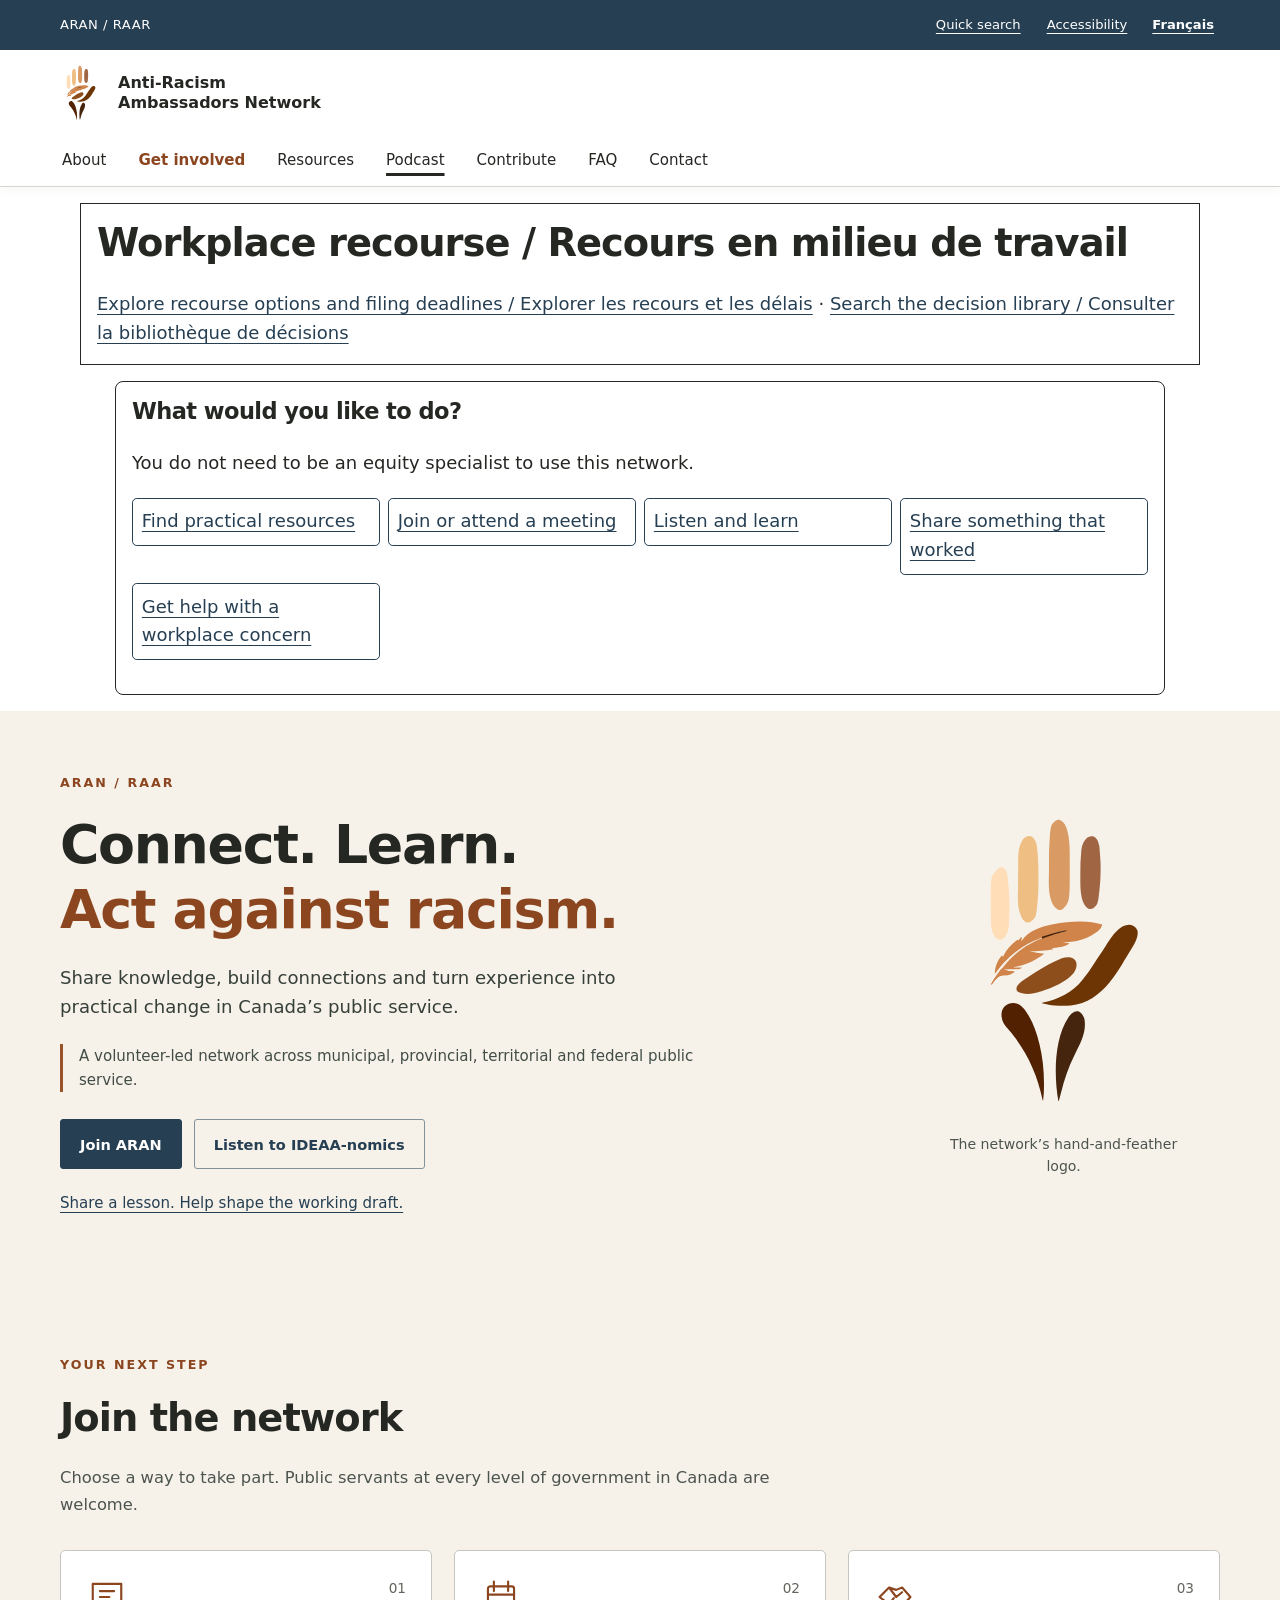
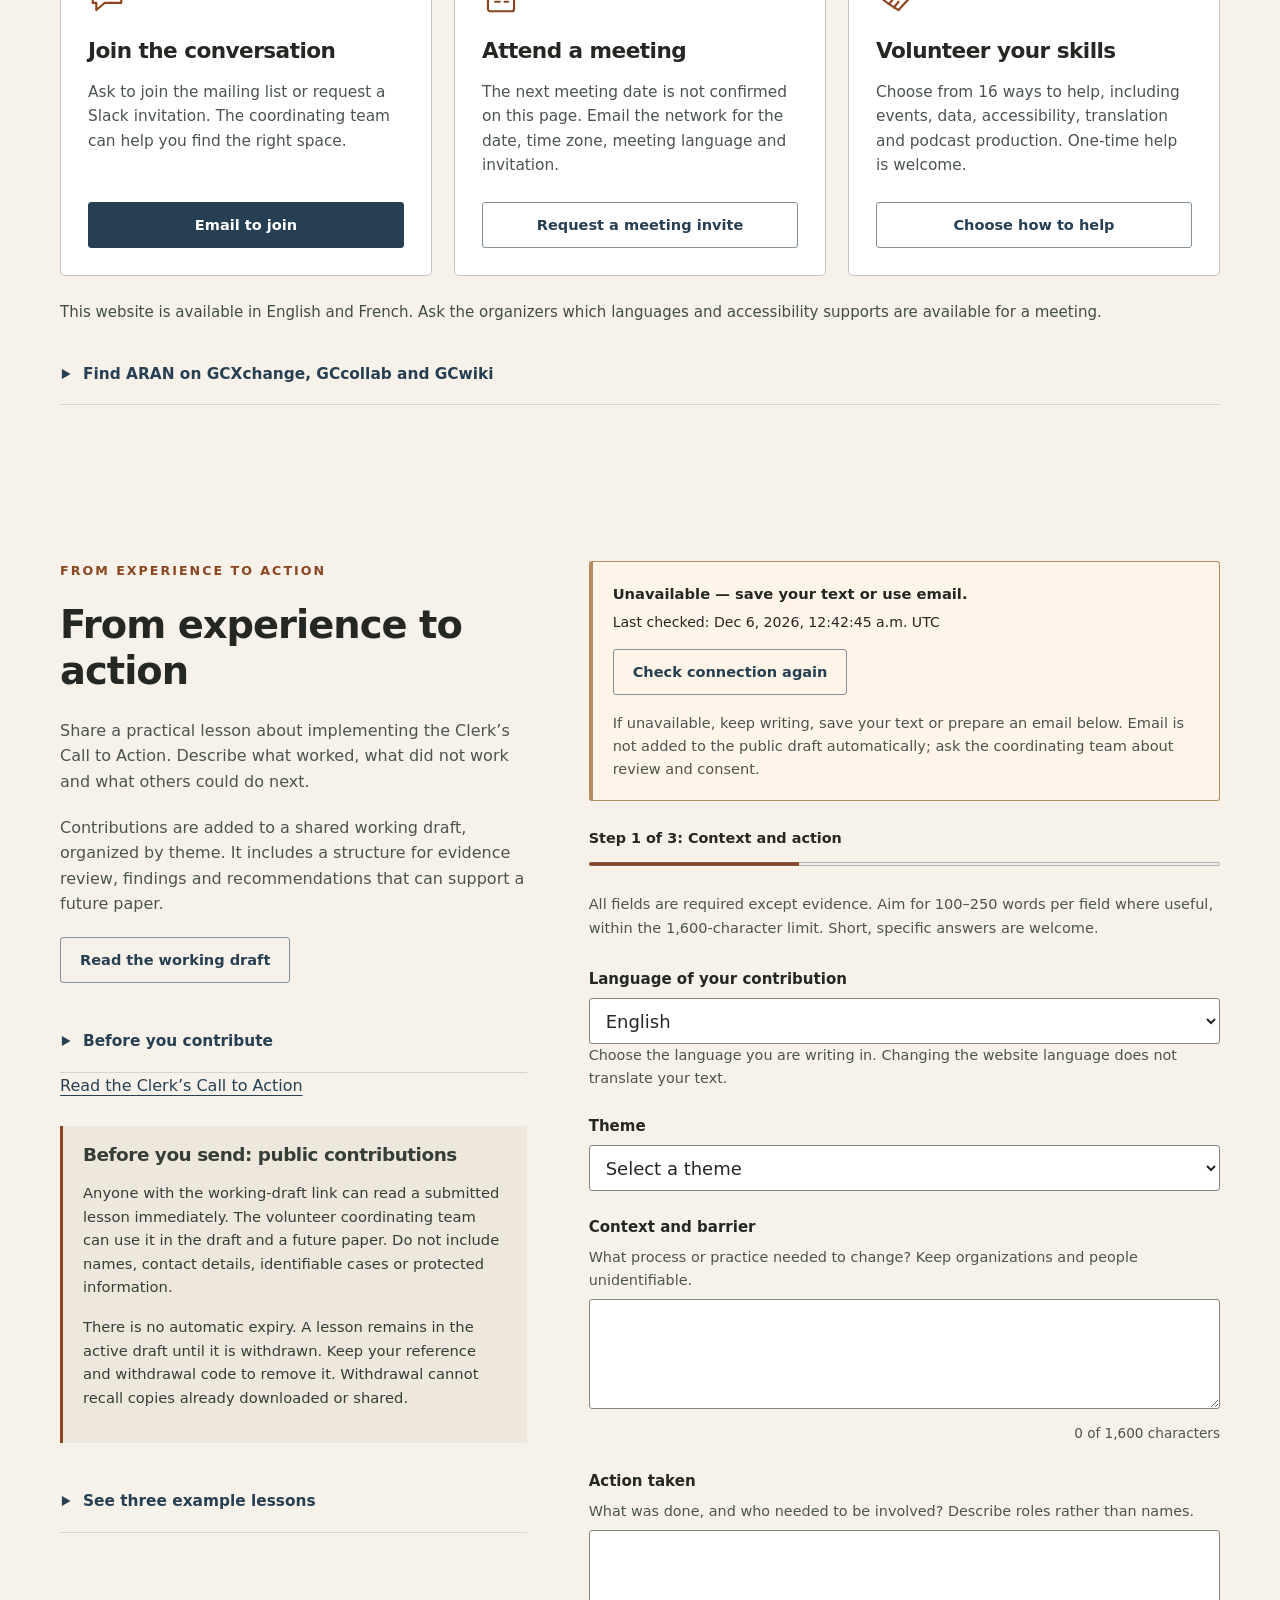
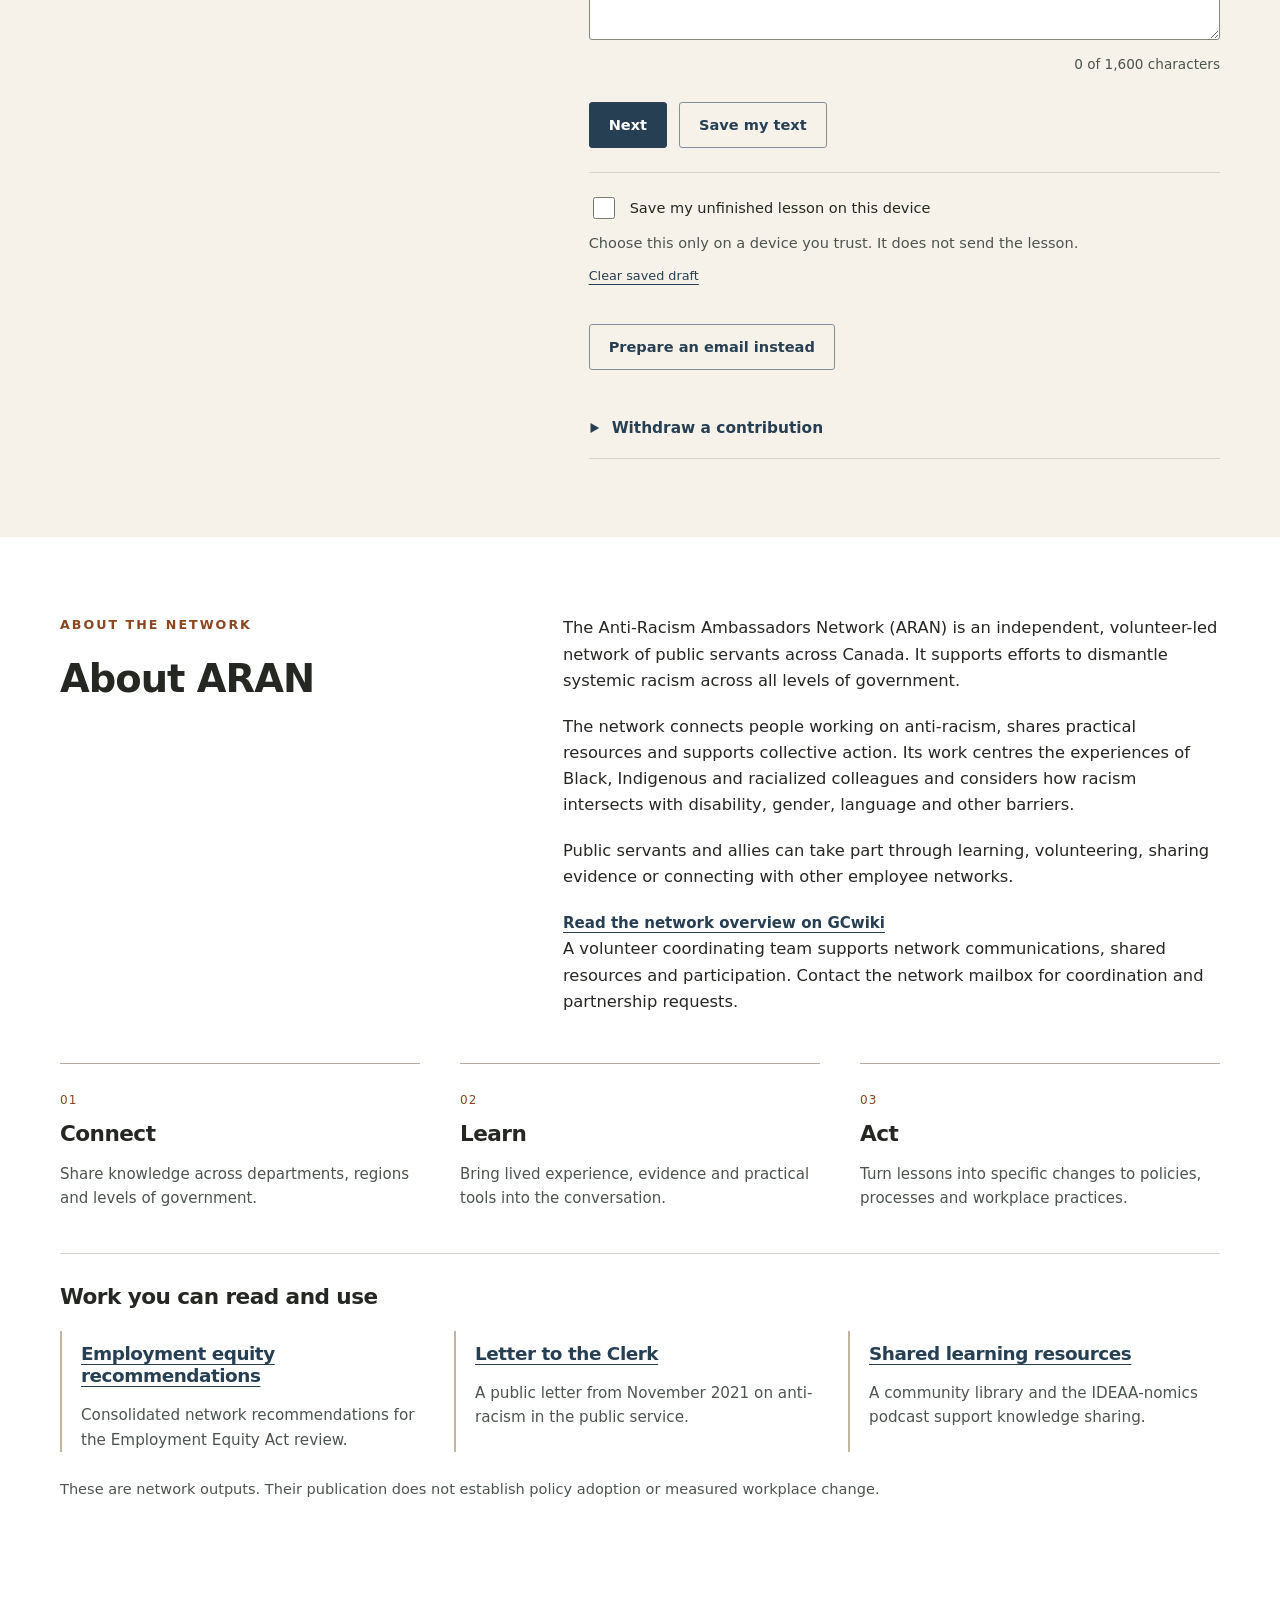
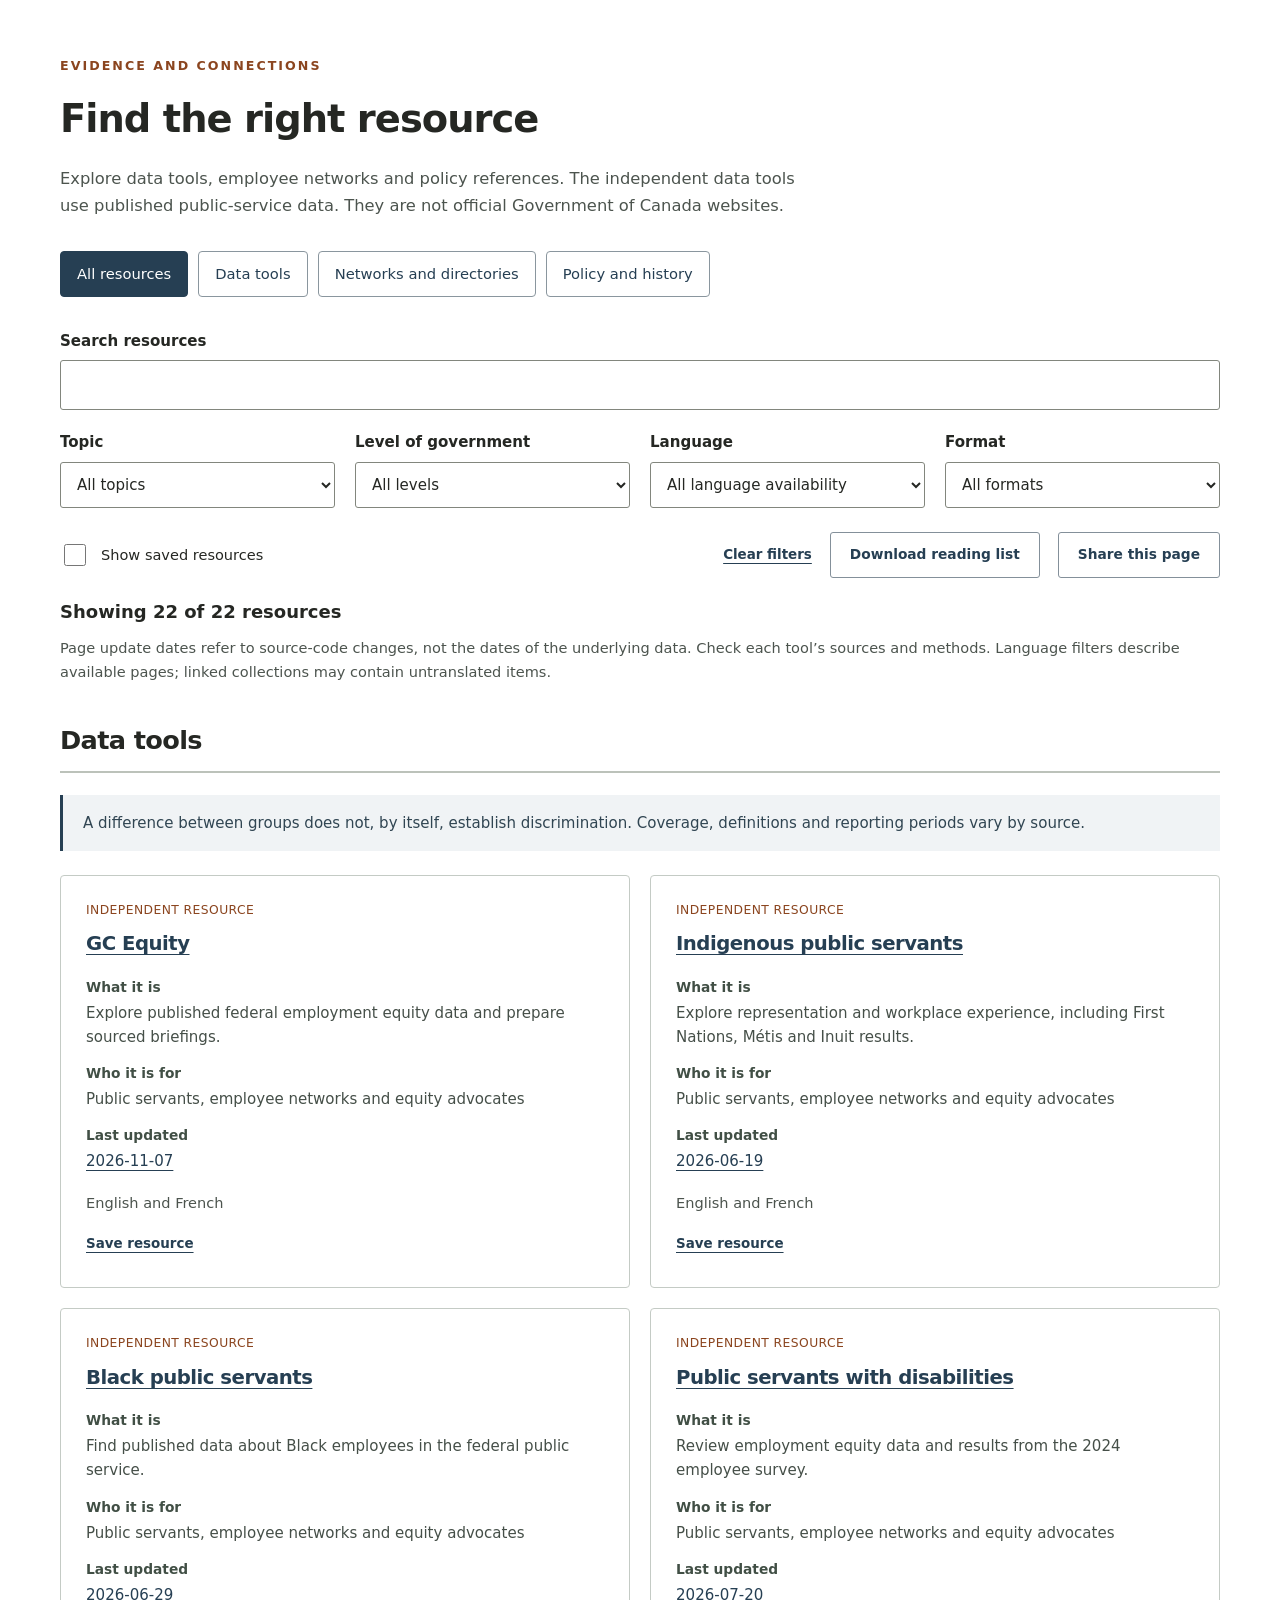
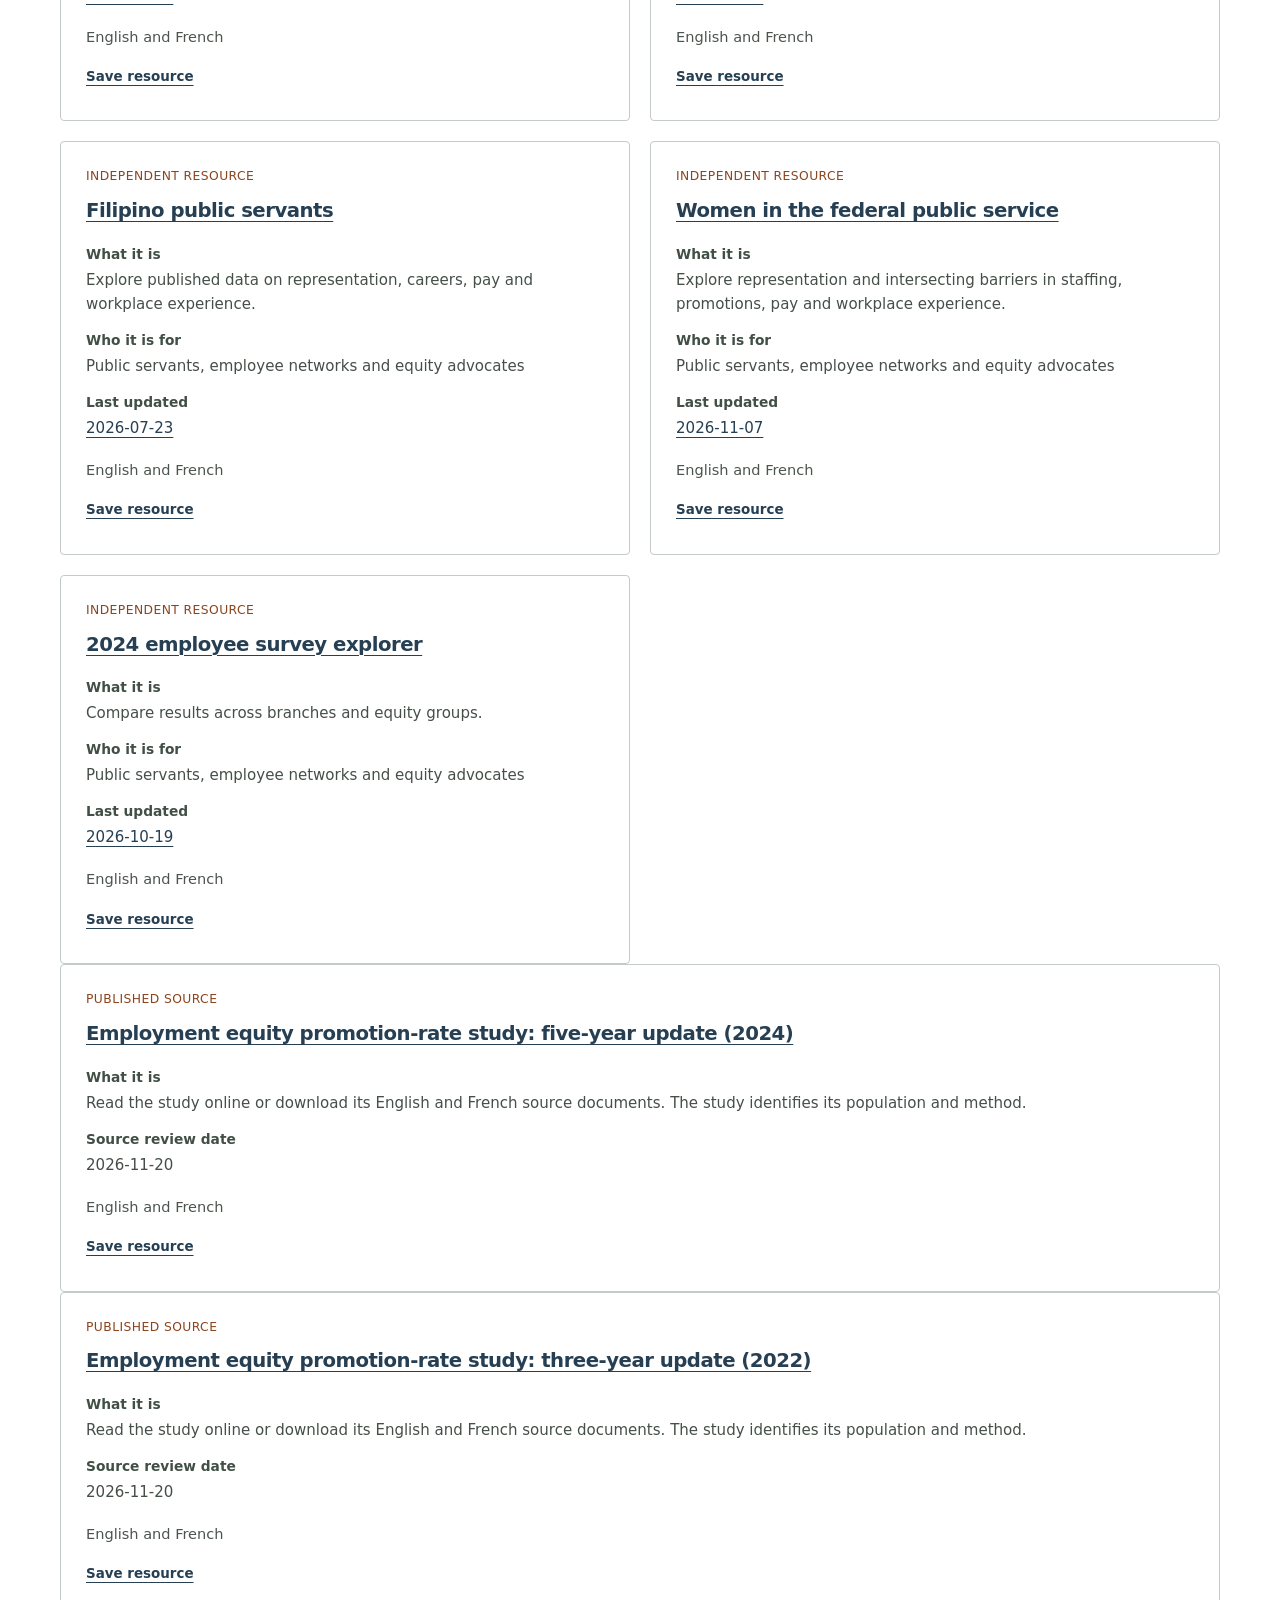
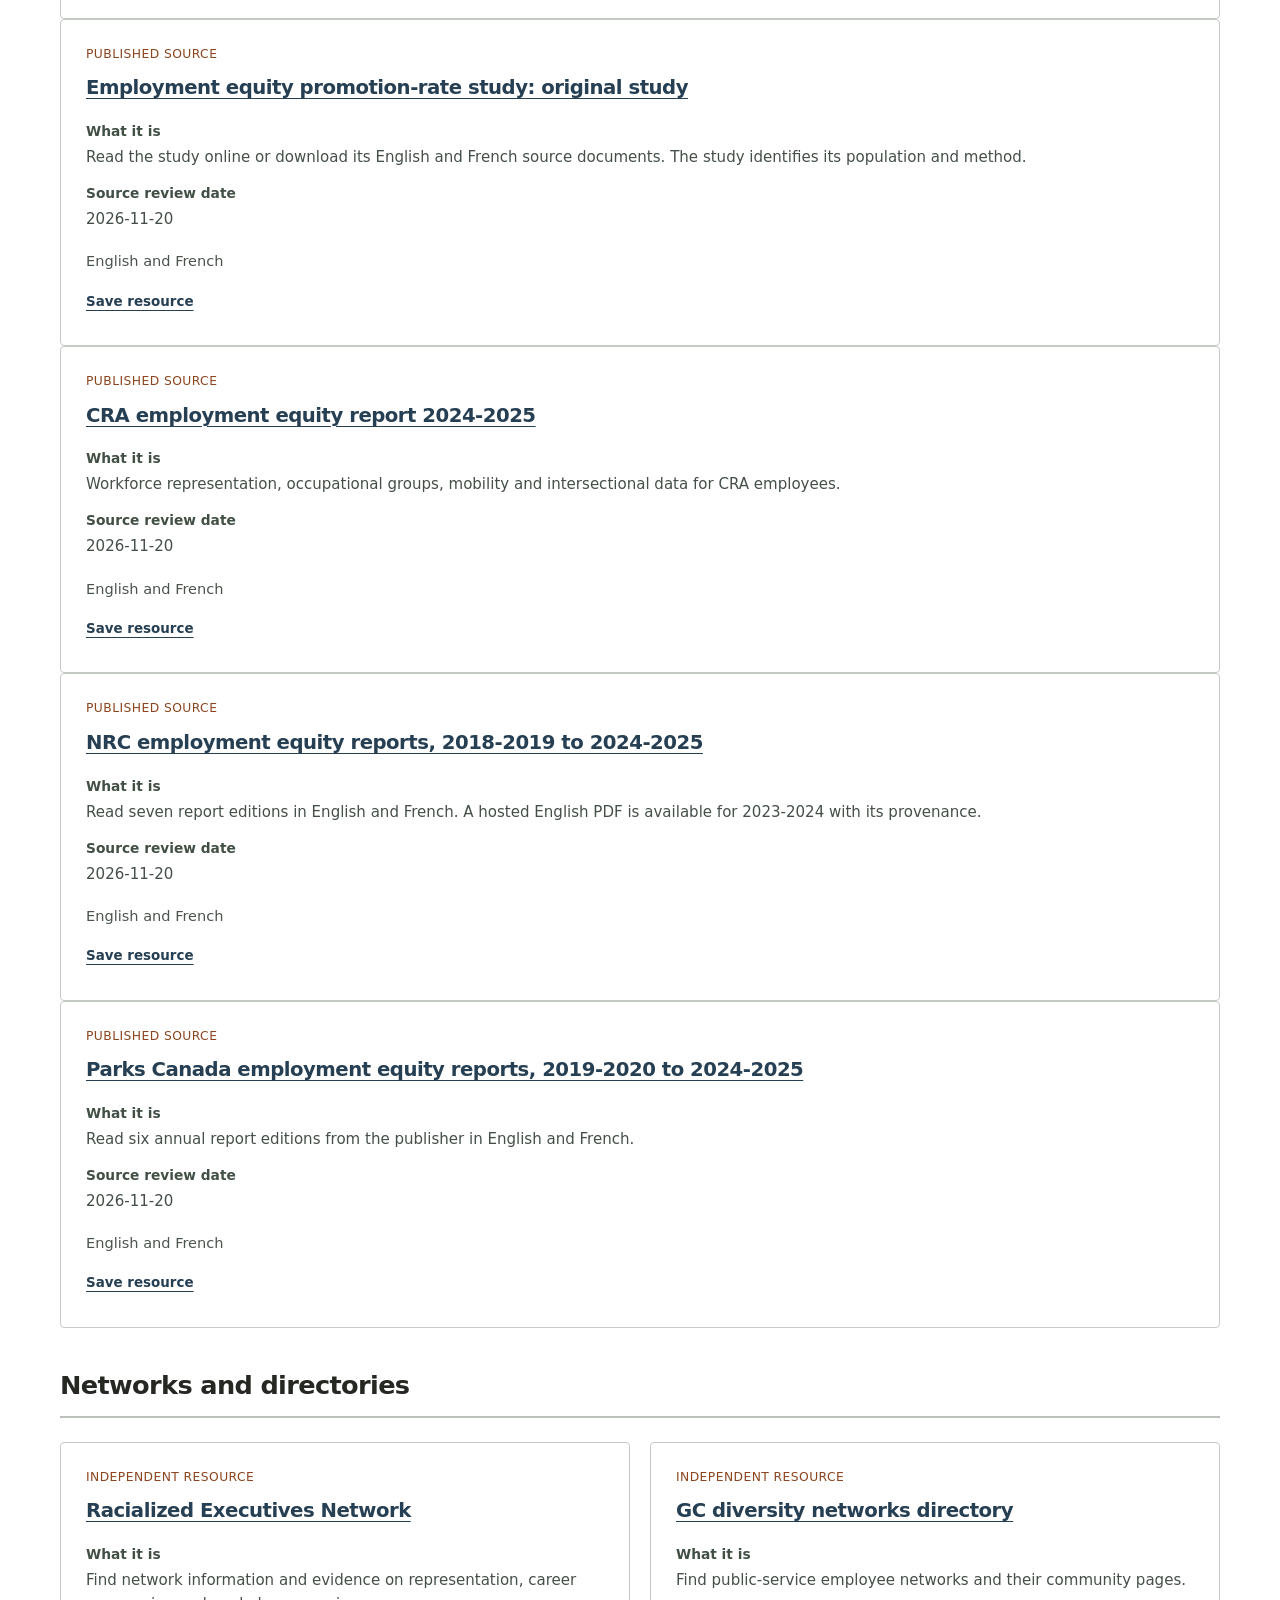
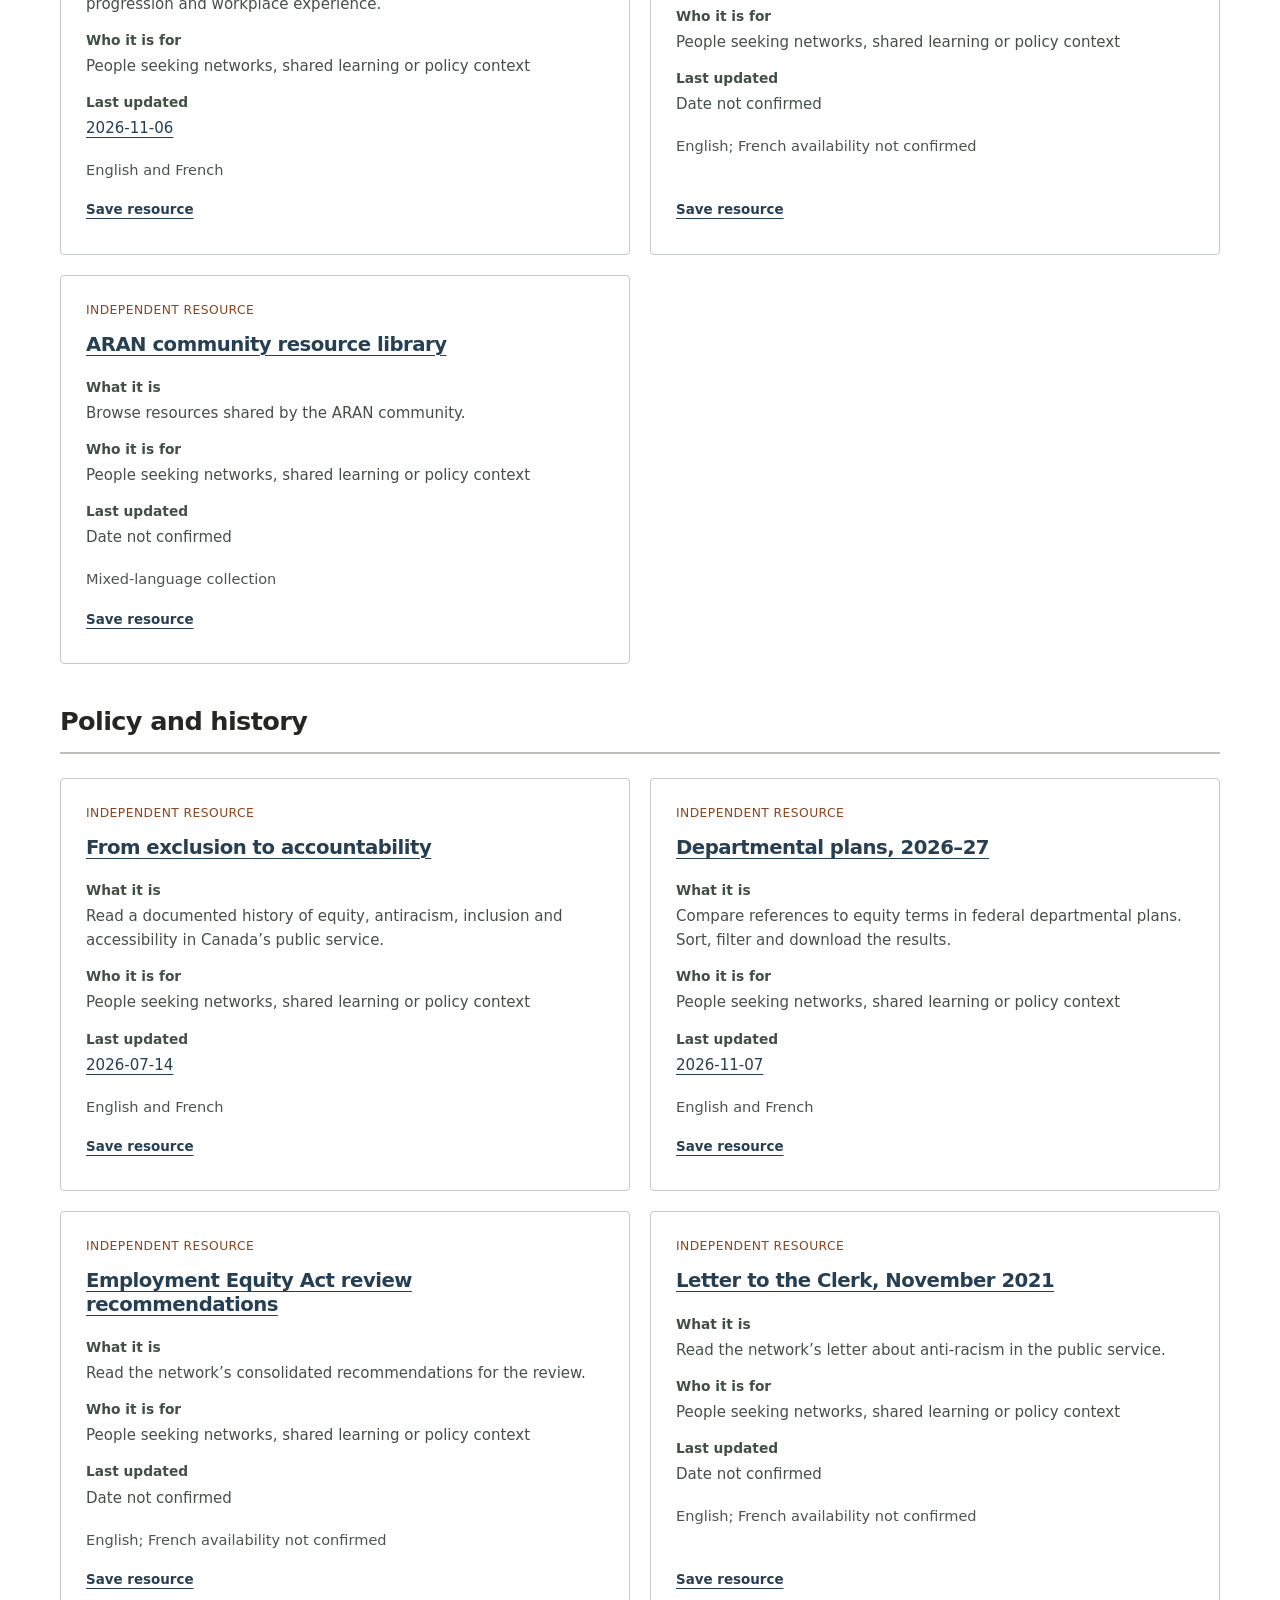
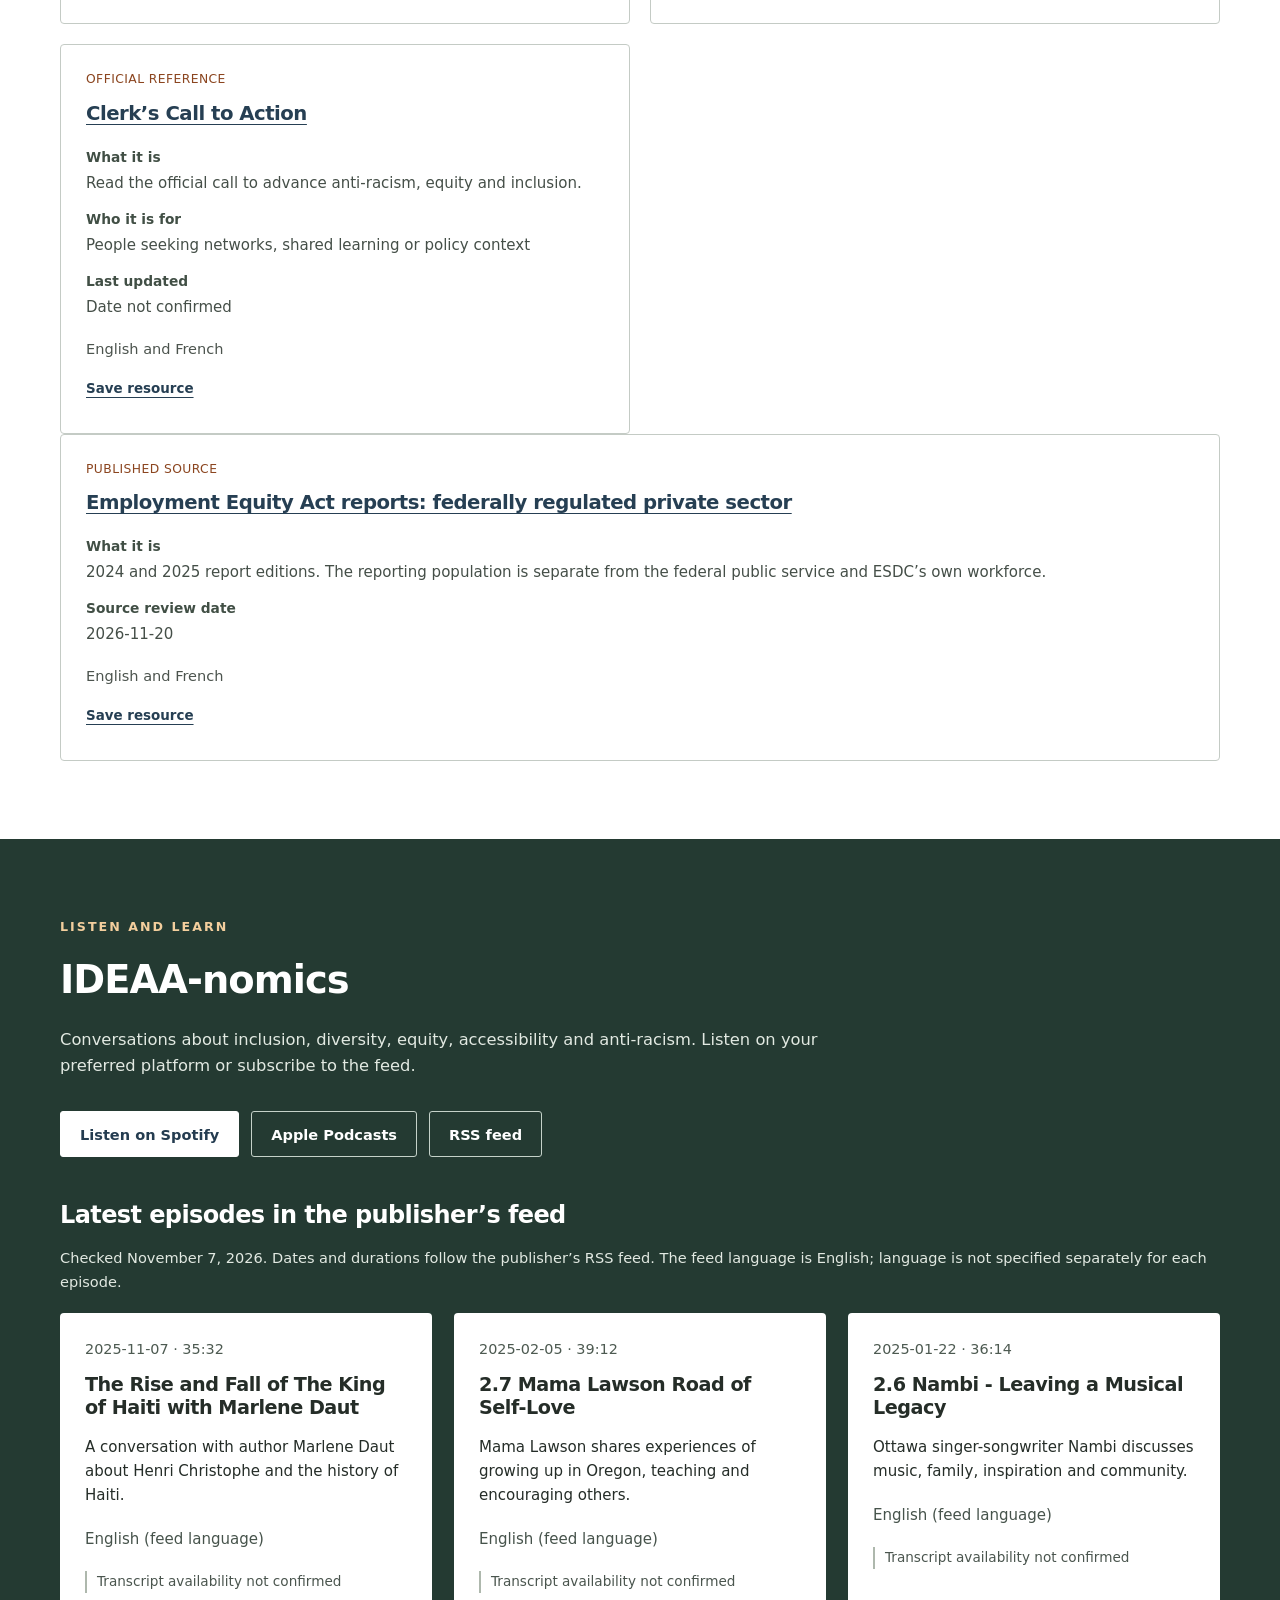
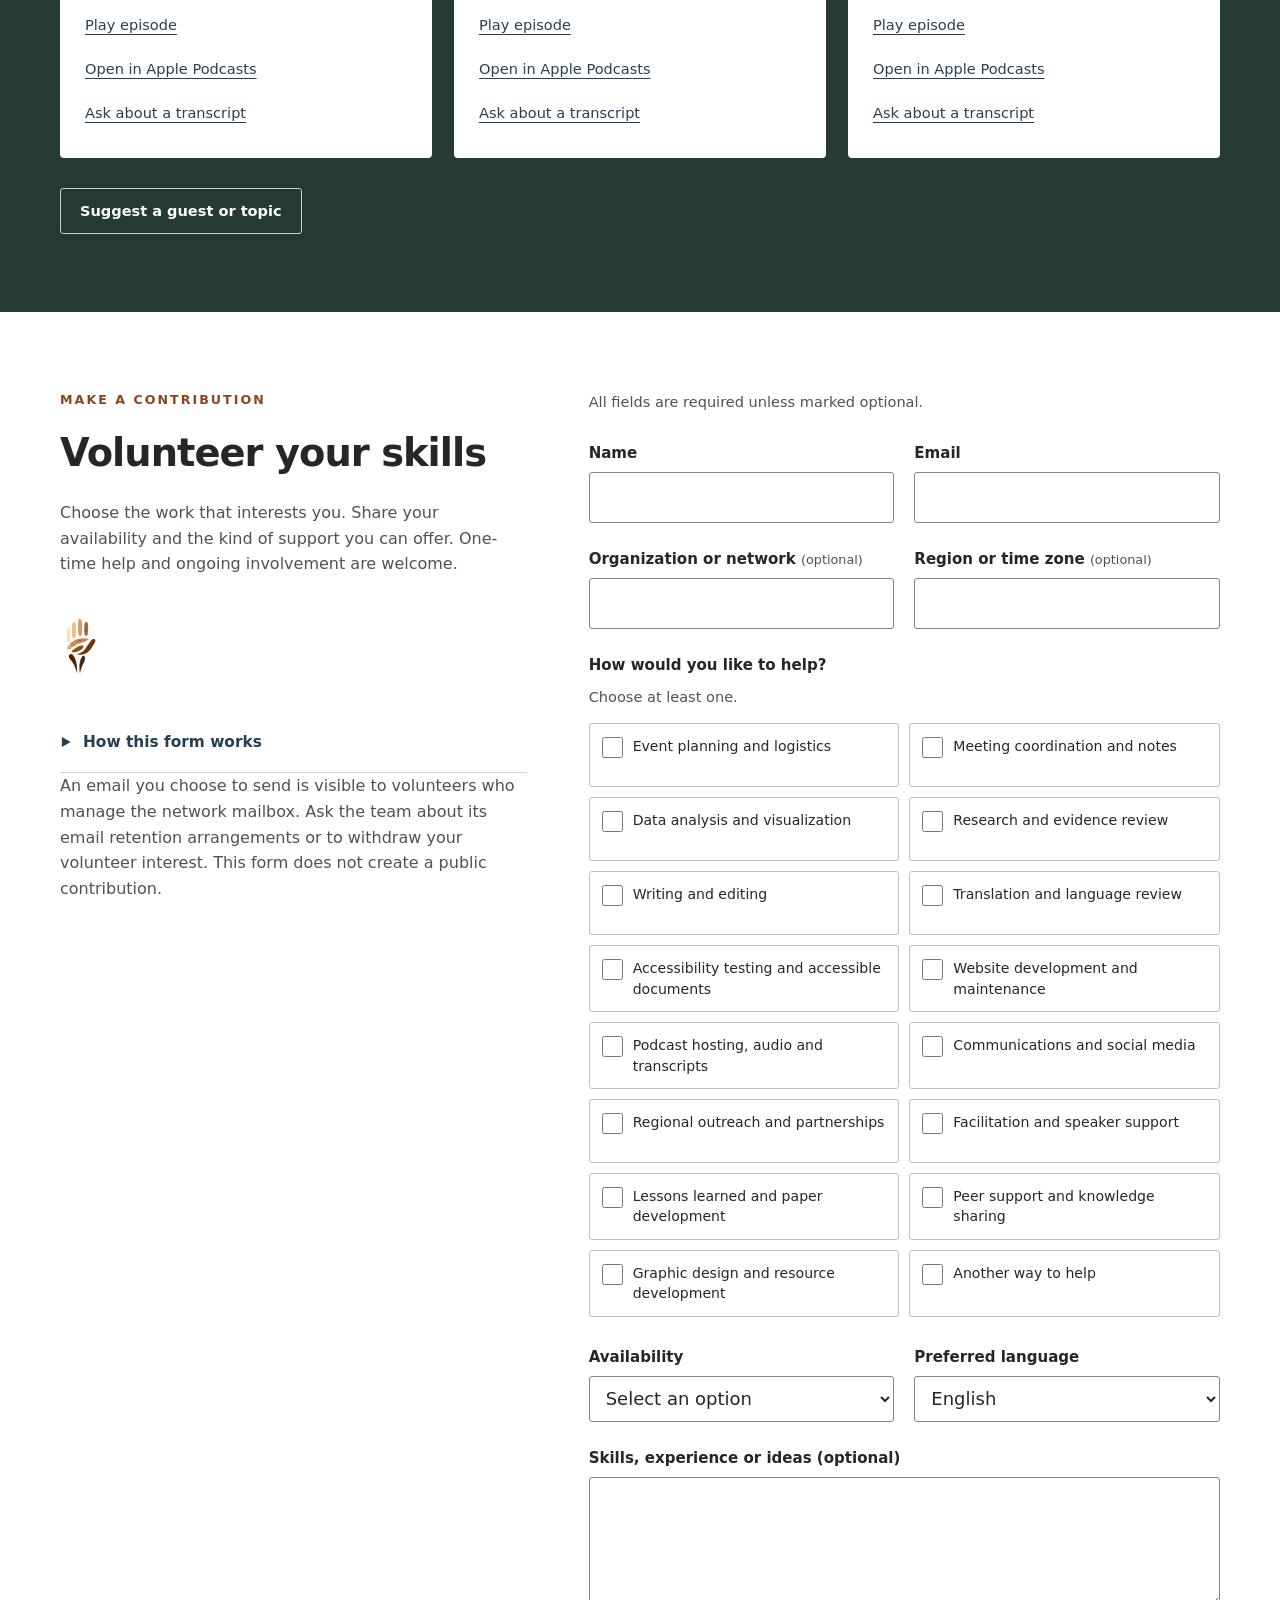
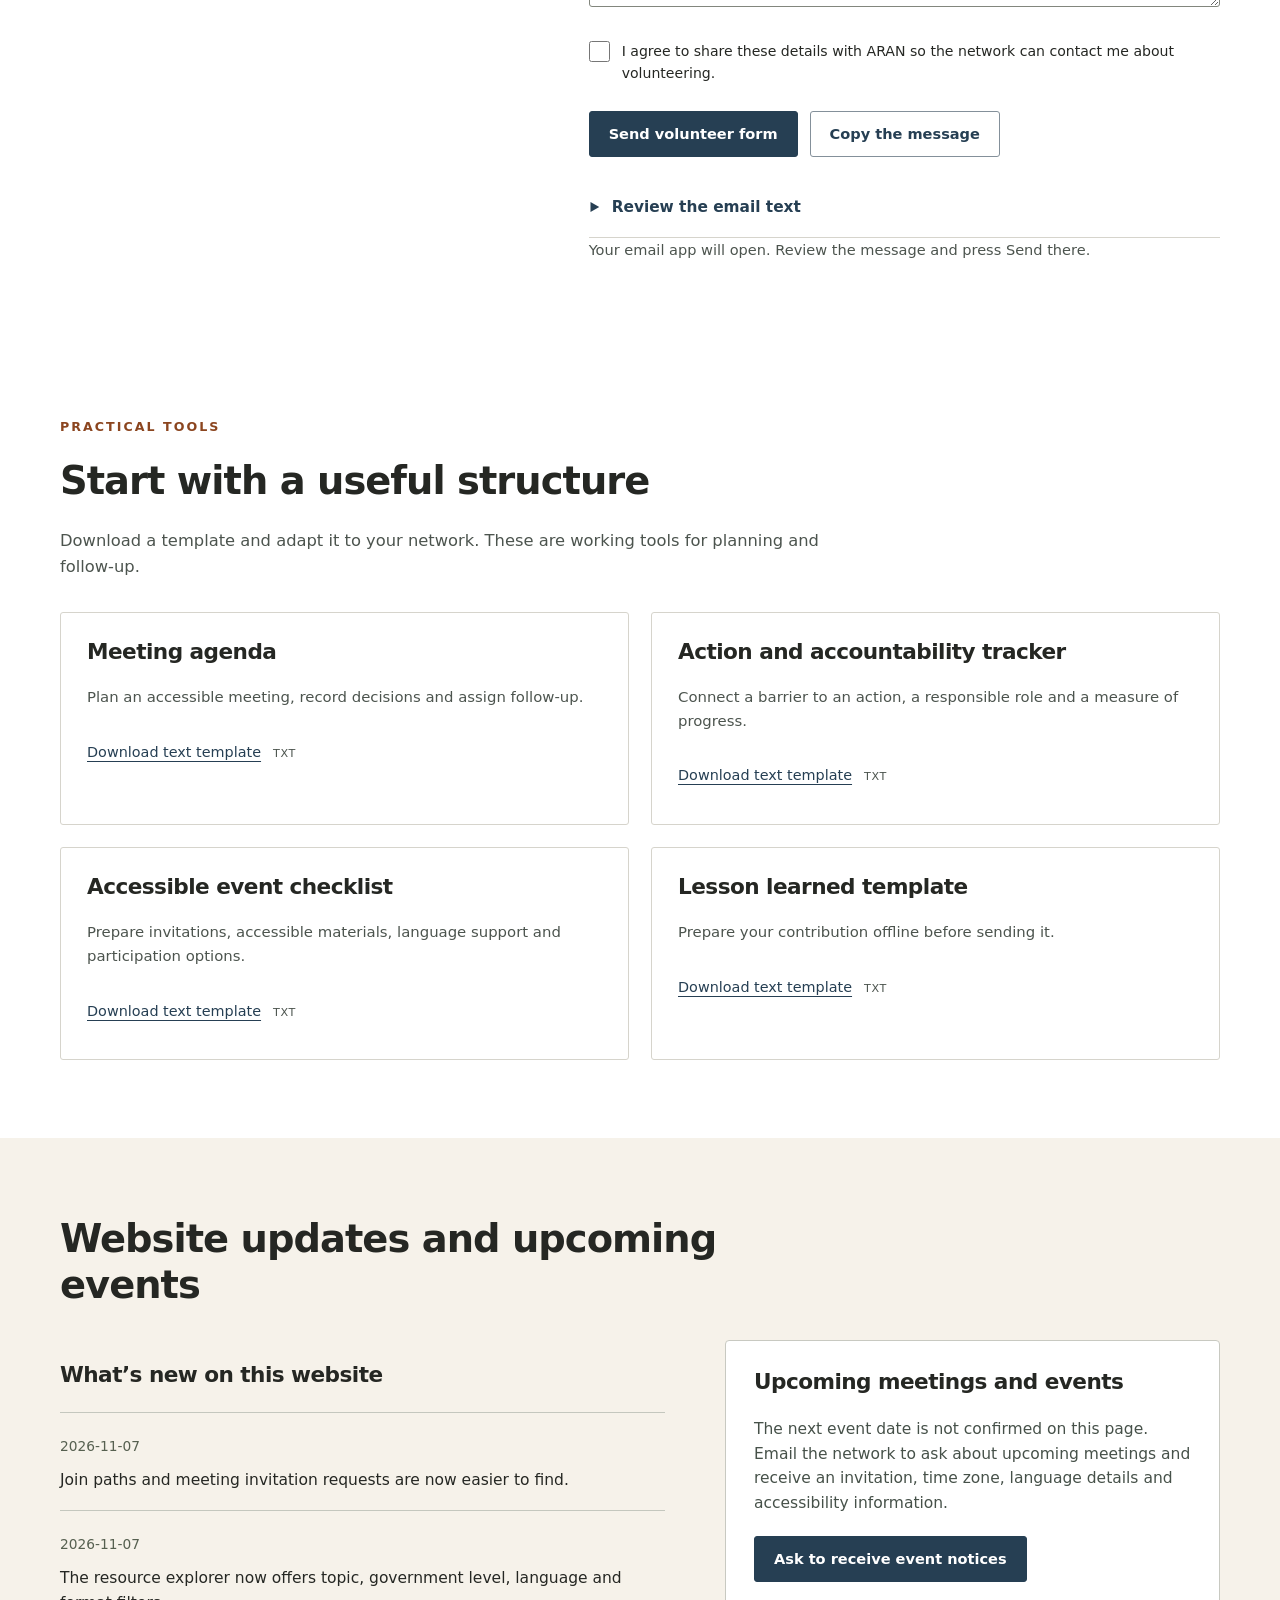
==== commit 69651ca2: "Repair first-visit navigation and static accessibility links" ====
--- a/index.html
+++ b/index.html
@@ -1,4 +1,4 @@
 <!doctype html>
-<html lang="en"><head><meta charset="utf-8"><meta name="viewport" content="width=device-width, initial-scale=1"><meta name="color-scheme" content="light"><meta name="description" content="Join the Anti-Racism Ambassadors Network. Find a meeting, share a lesson and explore public-service equity resources."><title>Anti-Racism Ambassadors Network | ARAN</title><meta name="referrer" content="strict-origin-when-cross-origin"><link rel="stylesheet" href="styles.css?v=20261107-5"><script src="shared.js?v=20261107-5" defer></script><script src="app.js?v=20261107-5" defer></script><script src="enhancements.js?v=20261107-5" defer></script><link rel="stylesheet" href="enhancements.css?v=20261107-5"><link rel="manifest" href="manifest.webmanifest"><meta name="theme-color" content="#263f53"><link rel="canonical" href="https://aranpublicservants-rgb.github.io/aran-raar/"><link rel="alternate" hreflang="en" href="https://aranpublicservants-rgb.github.io/aran-raar/"><link rel="alternate" hreflang="fr" href="https://aranpublicservants-rgb.github.io/aran-raar/fr.html"><link rel="icon" type="image/svg+xml" href="assets/aran-icon.svg"><meta property="og:title" content="Anti-Racism Ambassadors Network | ARAN"><meta property="og:description" content="Join the Anti-Racism Ambassadors Network. Find a meeting, share a lesson and explore public-service equity resources."><meta property="og:type" content="website"><meta property="og:url" content="https://aranpublicservants-rgb.github.io/aran-raar/index.html"><meta property="og:locale" content="en_CA"><meta property="og:image" content="https://aranpublicservants-rgb.github.io/aran-raar/assets/og-aran-en.png"><meta property="og:image:width" content="1200"><meta property="og:image:height" content="630"><meta property="og:image:alt" content="Anti-Racism Ambassadors Network logo and name."><meta name="twitter:card" content="summary_large_image"><link rel="stylesheet" href="site-v3.css?v=20261107-5"><script src="ui.js?v=20261107-5" defer></script><style>.first-visit{max-width:1050px;margin:1rem auto;padding:1rem;box-sizing:border-box;border:1px solid currentColor;border-radius:.5rem}.first-visit h2{font-size:1.25em;margin-top:0}.first-visit ul{display:grid;grid-template-columns:repeat(auto-fit,minmax(min(100%,230px),1fr));gap:.5rem;list-style:none;padding:0}.first-visit a{display:block;padding:.55rem;border:1px solid currentColor;border-radius:.3rem;text-decoration:underline}.first-visit a:focus-visible{outline:3px solid currentColor;outline-offset:3px}</style></head><body data-page="home"><a class="skip" href="#main"><span data-lang="en" lang="en">Skip to main content</span></a><div class="sticky-shell"><div class="identity-line"><div class="container identity-inner"><span>ARAN / RAAR</span><div class="utility-actions"><button type="button" class="utility-button" data-open-search><span data-lang="en" lang="en">Quick search</span></button><button type="button" class="utility-button" data-open-access><span data-lang="en" lang="en">Accessibility</span></button><a id="language-link" href="fr.html?v=20261107-5" lang="fr" hreflang="fr">Français</a></div></div></div><header class="site-header"><div class="container header-inner"><a class="brand" href="#top"><img class="brand-mark" src="assets/aran-logo.svg" alt="" width="44" height="58"><span class="brand-name"><span data-lang="en" lang="en">Anti-Racism<br>Ambassadors Network</span></span></a><button class="menu-toggle" id="menu-toggle" type="button" aria-expanded="false" aria-controls="primary-nav" hidden><span data-lang="en" lang="en">Menu</span></button><nav id="primary-nav" class="section-nav" aria-label="Main navigation" data-aria-en="Main navigation" data-aria-fr="Menu principal"><a href="#about" class=""><span data-lang="en" lang="en">About</span></a><a href="#join" class="nav-action"><span data-lang="en" lang="en">Get involved</span></a><a href="#resources" class=""><span data-lang="en" lang="en">Resources</span></a><a href="#podcast" class=""><span data-lang="en" lang="en">Podcast</span></a><a href="#lessons" class=""><span data-lang="en" lang="en">Contribute</span></a><a href="#faq" class=""><span data-lang="en" lang="en">FAQ</span></a><a href="#contact" class=""><span data-lang="en" lang="en">Contact</span></a></nav></div></header></div><main id="main" tabindex="-1"><section class="first-visit" data-first-visit="1" lang="en" aria-label="What would you like to do?"><h2>What would you like to do?</h2><p>You do not need to be an equity specialist to use this network.</p><ul><li><a href="#resources">Find practical resources</a></li><li><a href="#join">Join or attend a meeting</a></li><li><a href="#podcast">Listen and learn</a></li><li><a href="#lessons">Share something that worked</a></li><li><a href="recourse/">Get help with a workplace concern</a></li></ul></section><section id="top" class="hero"><div class="container hero-grid"><div class="hero-copy"><p class="eyebrow">ARAN / RAAR</p><h1><span data-lang="en" lang="en">Connect. Learn.<br><span class="accent">Act against racism.</span></span></h1><p class="hero-summary"><span data-lang="en" lang="en">Share knowledge, build connections and turn experience into practical change in Canada’s public service.</span></p><p class="proof-line"><span data-lang="en" lang="en">A volunteer-led network across municipal, provincial, territorial and federal public service.</span></p><div class="actions"><a href="#join" class="button primary"><span data-lang="en" lang="en">Join ARAN</span></a><a href="#podcast" class="button secondary"><span data-lang="en" lang="en">Listen to IDEAA-nomics</span></a></div><p class="hero-next"><a href="#lessons" class=""><span data-lang="en" lang="en">Share a lesson. Help shape the working draft.</span></a></p></div><figure class="hero-art"><img class="hero-logo" src="assets/aran-logo.svg" width="408" height="746" fetchpriority="high" alt="ARAN logo: a raised hand in several colours with a feather." data-alt-en="ARAN logo: a raised hand in several colours with a feather." data-alt-fr="Logo du RAAR : une main levée de plusieurs couleurs accompagnée d’une plume."><figcaption><span data-lang="en" lang="en">The network’s hand-and-feather logo.</span></figcaption></figure></div></section><section id="join" class="section section-soft"><div class="container"><div class="section-intro"><p class="eyebrow"><span data-lang="en" lang="en">Your next step</span></p><h2><span data-lang="en" lang="en">Join the network</span></h2><p><span data-lang="en" lang="en">Choose a way to take part. Public servants at every level of government in Canada are welcome.</span></p></div><div class="join-paths"><article class="join-card"><svg class="platform-icon" viewbox="0 0 32 32" fill="none" stroke="currentColor" stroke-width="1.8" stroke-linecap="round" stroke-linejoin="round" aria-hidden="true"><path d="M4 5h24v16H14l-7 6v-6H4z"></path><path d="M10 11h12M10 16h8"></path></svg><p class="step-number">01</p><h3><span data-lang="en" lang="en">Join the conversation</span></h3><p><span data-lang="en" lang="en">Ask to join the mailing list or request a Slack invitation. The coordinating team can help you find the right space.</span></p><a href="mailto:aranpublicservants@gmail.com?subject=ARAN%20%7C%20Join%20/%20Adh%C3%A9sion" class="button primary"><span data-lang="en" lang="en">Email to join</span></a></article><article class="join-card"><svg class="platform-icon" viewbox="0 0 32 32" fill="none" stroke="currentColor" stroke-width="1.8" stroke-linecap="round" stroke-linejoin="round" aria-hidden="true"><rect x="5" y="7" width="22" height="21" rx="2"></rect><path d="M10 3v8M22 3v8M5 14h22M11 20h4M19 20h3"></path></svg><p class="step-number">02</p><h3><span data-lang="en" lang="en">Attend a meeting</span></h3><p><span data-lang="en" lang="en">The next meeting date is not confirmed on this page. Email the network for the date, time zone, meeting language and invitation.</span></p><a href="mailto:aranpublicservants@gmail.com?subject=ARAN%20%7C%20Next%20meeting%20invitation%20/%20Invitation%20%C3%A0%20la%20prochaine%20r%C3%A9union" class="button secondary"><span data-lang="en" lang="en">Request a meeting invite</span></a></article><article class="join-card"><svg class="platform-icon" viewbox="0 0 32 32" fill="none" stroke="currentColor" stroke-width="1.8" stroke-linecap="round" stroke-linejoin="round" aria-hidden="true"><path d="m3 16 8-8 6 2 5-2 7 8-10 11-8-5zM11 8l6 8 5-4M11 22l4-5M15 25l4-5"></path></svg><p class="step-number">03</p><h3><span data-lang="en" lang="en">Volunteer your skills</span></h3><p><span data-lang="en" lang="en">Choose from 16 ways to help, including events, data, accessibility, translation and podcast production. One-time help is welcome.</span></p><a href="#volunteer" class="button secondary"><span data-lang="en" lang="en">Choose how to help</span></a></article></div><p class="language-note"><span data-lang="en" lang="en">This website is available in English and French. Ask the organizers which languages and accessibility supports are available for a meeting.</span></p><details class="platform-details"><summary><span data-lang="en" lang="en">Find ARAN on GCXchange, GCcollab and GCwiki</span></summary><div class="community-grid"><article class="community-card"><svg class="platform-icon" viewbox="0 0 32 32" fill="none" stroke="currentColor" stroke-width="1.8" stroke-linecap="round" stroke-linejoin="round" aria-hidden="true"><path d="M5 10h23l-6-6M27 23H4l6 6M28 10l-6 6M4 23l6-6"></path></svg><h3>GCXchange</h3><p class="access-badge"><span data-lang="en" lang="en">GC account and access approval</span></p><p><span data-lang="en" lang="en">Complete the community agreement before requesting access to the ARAN community.</span></p><a href="https://teams.microsoft.com/l/team/19%3AZy6_RB1KDDriN8EOkrzIkypdje5U9t5RdSOGGqIV9tg1%40thread.tacv2/conversations?groupId=77e383b9-1520-4870-a8b1-5be14ca9e9aa&amp;tenantId=f6a7234d-bc9b-4520-ad5f-70669c2c7a9c" class="text-link"><span data-lang="en" lang="en">Open GCXchange</span></a></article><article class="community-card"><svg class="platform-icon" viewbox="0 0 32 32" fill="none" stroke="currentColor" stroke-width="1.8" stroke-linecap="round" stroke-linejoin="round" aria-hidden="true"><circle cx="7" cy="7" r="4"></circle><circle cx="25" cy="11" r="4"></circle><circle cx="15" cy="26" r="4"></circle><path d="m11 8 10 2M9 11l4 11M22 15l-5 7"></path></svg><h3>GCcollab</h3><p class="access-badge"><span data-lang="en" lang="en">Account may be required</span></p><p><span data-lang="en" lang="en">Connect with colleagues and shared resources.</span></p><a href="https://gccollab.ca/groups/profile/5752038/enanti-racism-ambassadors-networkfr" class="text-link"><span data-lang="en" lang="en">Open GCcollab</span></a></article><article class="community-card"><svg class="platform-icon" viewbox="0 0 32 32" fill="none" stroke="currentColor" stroke-width="1.8" stroke-linecap="round" stroke-linejoin="round" aria-hidden="true"><path d="M7 3h12l7 7v19H7zM19 3v8h7M12 16h9M12 21h9"></path></svg><h3>GCwiki</h3><p class="access-badge"><span data-lang="en" lang="en">Public page</span></p><p><span data-lang="en" lang="en">Read the network overview and community links.</span></p><a href="https://wiki.gccollab.ca/ARAN_ARAR" class="text-link"><span data-lang="en" lang="en">Open GCwiki</span></a></article></div><p><a href="https://forms.office.com/Pages/ResponsePage.aspx?id=8uh8clanLkGkxpUgStaNhBsF0eAER_RFqcZKPfJvE-RUOFQxSE1XVE1VSzJYN1pORVdQMTNKVFNSVS4u" class=""><span data-lang="en" lang="en">Complete the community agreement</span></a></p></details></div></section><section id="lessons" class="section section-soft"><div class="container form-layout"><div class="form-aside"><p class="eyebrow"><span data-lang="en" lang="en">From experience to action</span></p><h2><span data-lang="en" lang="en">From experience to action</span></h2><p><span data-lang="en" lang="en">Share a practical lesson about implementing the Clerk’s Call to Action. Describe what worked, what did not work and what others could do next.</span></p><p><span data-lang="en" lang="en">Contributions are added to a shared working draft, organized by theme. It includes a structure for evidence review, findings and recommendations that can support a future paper.</span></p><a class="button secondary draft-link" href="working-draft.html?v=20261107-5"><span data-lang="en" lang="en">Read the working draft</span></a><details><summary><span data-lang="en" lang="en">Before you contribute</span></summary><p><span data-lang="en" lang="en">The working draft is public. Use general descriptions. Do not include names, email addresses, case details or protected information. Contributions are self-reported and are not verified findings or network positions.</span></p><p><span data-lang="en" lang="en">A withdrawal code is provided after submission. Keep it if you may want to remove your contribution.</span></p></details><p><a href="https://www.canada.ca/en/privy-council/corporate/clerk/call-to-action-anti-racism-equity-inclusion-federal-public-service.html" data-href-en="https://www.canada.ca/en/privy-council/corporate/clerk/call-to-action-anti-racism-equity-inclusion-federal-public-service.html" data-href-fr="https://www.canada.ca/fr/conseil-prive/organisation/greffier/appel-action-faveur-lutte-contre-racisme-equite-inclusion-fonction-publique-federale.html"><span data-lang="en" lang="en">Read the Clerk’s Call to Action</span></a></p><aside class="privacy-panel" id="submission-privacy"><h3><span data-lang="en" lang="en">Before you send: public contributions</span></h3><p><span data-lang="en" lang="en">Anyone with the working-draft link can read a submitted lesson immediately. The volunteer coordinating team can use it in the draft and a future paper. Do not include names, contact details, identifiable cases or protected information.</span></p><p><span data-lang="en" lang="en">There is no automatic expiry. A lesson remains in the active draft until it is withdrawn. Keep your reference and withdrawal code to remove it. Withdrawal cannot recall copies already downloaded or shared.</span></p></aside><details class="lesson-examples"><summary><span data-lang="en" lang="en">See three example lessons</span></summary><p class="hint"><span data-lang="en" lang="en">Illustrative examples only. These fictional, anonymous examples show the structure; they are not submissions, findings or claims about an organization.</span></p><details><summary><span data-lang="en" lang="en">Making meetings easier to access</span></summary><dl><dt><span data-lang="en" lang="en">Context and barrier</span></dt><dd><span data-lang="en" lang="en">Materials arrived too late for participants to prepare.</span></dd><dt><span data-lang="en" lang="en">Action taken</span></dt><dd><span data-lang="en" lang="en">The organizer shared an accessible agenda and offered written input.</span></dd><dt><span data-lang="en" lang="en">What changed</span></dt><dd><span data-lang="en" lang="en">Participants had another way to contribute; attendance alone could not show whether access improved.</span></dd><dt><span data-lang="en" lang="en">Evidence and limits</span></dt><dd><span data-lang="en" lang="en">A short feedback check would be needed; no measured result is claimed.</span></dd><dt><span data-lang="en" lang="en">Lesson learned</span></dt><dd><span data-lang="en" lang="en">Offer more than one way to take part.</span></dd><dt><span data-lang="en" lang="en">Recommended next step</span></dt><dd><span data-lang="en" lang="en">Ask the meeting coordinator to test the options and review feedback after two meetings.</span></dd></dl></details><details><summary><span data-lang="en" lang="en">Sharing access to development opportunities</span></summary><dl><dt><span data-lang="en" lang="en">Context and barrier</span></dt><dd><span data-lang="en" lang="en">Development opportunities were shared through informal contacts.</span></dd><dt><span data-lang="en" lang="en">Action taken</span></dt><dd><span data-lang="en" lang="en">A manager tested a common notice with clear criteria and a response period.</span></dd><dt><span data-lang="en" lang="en">What changed</span></dt><dd><span data-lang="en" lang="en">The process became easier to explain; its effect on access remained to be assessed.</span></dd><dt><span data-lang="en" lang="en">Evidence and limits</span></dt><dd><span data-lang="en" lang="en">Selection and feedback data would be needed before drawing conclusions.</span></dd><dt><span data-lang="en" lang="en">Lesson learned</span></dt><dd><span data-lang="en" lang="en">Make the process visible before judging its results.</span></dd><dt><span data-lang="en" lang="en">Recommended next step</span></dt><dd><span data-lang="en" lang="en">Ask the responsible manager to review who learned about and accessed the next opportunity.</span></dd></dl></details><details><summary><span data-lang="en" lang="en">Following up on a barrier</span></summary><dl><dt><span data-lang="en" lang="en">Context and barrier</span></dt><dd><span data-lang="en" lang="en">An employee network could not see what happened after raising an issue.</span></dd><dt><span data-lang="en" lang="en">Action taken</span></dt><dd><span data-lang="en" lang="en">The coordinating team created an action log with a responsible role and review date.</span></dd><dt><span data-lang="en" lang="en">What changed</span></dt><dd><span data-lang="en" lang="en">Follow-up became visible; the barrier was not yet shown to be resolved.</span></dd><dt><span data-lang="en" lang="en">Evidence and limits</span></dt><dd><span data-lang="en" lang="en">An action log records activity, not proof that a barrier has been removed.</span></dd><dt><span data-lang="en" lang="en">Lesson learned</span></dt><dd><span data-lang="en" lang="en">Separate action taken from the result people experience.</span></dd><dt><span data-lang="en" lang="en">Recommended next step</span></dt><dd><span data-lang="en" lang="en">Have the responsible function report the result and seek network feedback at the next review.</span></dd></dl></details></details></div><div><div class="connection-panel" id="contribution-connection"><p id="connection-status" role="status"><span data-lang="en" lang="en">Checking the contribution service…</span></p><button type="button" class="button secondary" id="retry-connection"><span data-lang="en" lang="en">Check connection again</span></button><p class="hint"><span data-lang="en" lang="en">If unavailable, keep writing, save your text or prepare an email below. Email is not added to the public draft automatically; ask the coordinating team about review and consent.</span></p></div><form id="lesson-form" novalidate><div class="lesson-progress"><span id="lesson-step-label"></span><progress id="lesson-progress" max="3" value="1" aria-label="Contribution progress" data-aria-en="Contribution progress" data-aria-fr="Progression de la contribution"></progress></div><div class="form-errors" id="lesson-errors" tabindex="-1" hidden></div><p class="form-help"><span data-lang="en" lang="en">All fields are required except evidence. Aim for 100–250 words per field where useful, within the 1,600-character limit. Short, specific answers are welcome.</span></p><div class="field"><label for="lesson-language"><span data-lang="en" lang="en">Language of your contribution</span></label><select id="lesson-language" name="writing-language"><option value="en" data-option-en="English" data-option-fr="Anglais" selected>English</option><option value="fr" data-option-en="French" data-option-fr="Français">French</option></select><p class="hint"><span data-lang="en" lang="en">Choose the language you are writing in. Changing the website language does not translate your text.</span></p></div><div class="field"><label for="lesson-topic"><span data-lang="en" lang="en">Theme</span></label><select id="lesson-topic" name="topic" required><option value="" data-option-en="Select a theme" data-option-fr="Choisir un thème">Select a theme</option><option value="accountability" data-option-en="Leadership and accountability" data-option-fr="Leadership et responsabilisation">Leadership and accountability</option><option value="staffing" data-option-en="Hiring and career development" data-option-fr="Embauche et perfectionnement professionnel">Hiring and career development</option><option value="data" data-option-en="Data and measurement" data-option-fr="Données et mesure des progrès">Data and measurement</option><option value="networks" data-option-en="Employee networks and participation" data-option-fr="Réseaux et participation des employés">Employee networks and participation</option><option value="learning" data-option-en="Learning and workplace culture" data-option-fr="Apprentissage et culture au travail">Learning and workplace culture</option><option value="accessibility" data-option-en="Accessibility and intersecting barriers" data-option-fr="Accessibilité et obstacles intersectionnels">Accessibility and intersecting barriers</option><option value="language" data-option-en="Language and regional access" data-option-fr="Langues et accès en région">Language and regional access</option><option value="other" data-option-en="Other practical improvements" data-option-fr="Autres améliorations concrètes">Other practical improvements</option></select><p id="lesson-topic-error" class="field-error" hidden></p></div><div class="field"><label for="lesson-context"><span data-lang="en" lang="en">Context and barrier</span></label><p class="hint" id="lesson-context-hint"><span data-lang="en" lang="en">What process or practice needed to change? Keep organizations and people unidentifiable.</span></p><textarea id="lesson-context" name="context" rows="3" maxlength="1600" required minlength="10" aria-describedby="lesson-context-hint"></textarea><p class="field-error" id="lesson-context-error" hidden></p></div><div class="field"><label for="lesson-action"><span data-lang="en" lang="en">Action taken</span></label><p class="hint" id="lesson-action-hint"><span data-lang="en" lang="en">What was done, and who needed to be involved? Describe roles rather than names.</span></p><textarea id="lesson-action" name="action" rows="3" maxlength="1600" required minlength="10" aria-describedby="lesson-action-hint"></textarea><p class="field-error" id="lesson-action-error" hidden></p></div><div class="field"><label for="lesson-outcome"><span data-lang="en" lang="en">What changed</span></label><p class="hint" id="lesson-outcome-hint"><span data-lang="en" lang="en">What improved, stayed the same or became harder? An unsuccessful attempt can teach others.</span></p><textarea id="lesson-outcome" name="outcome" rows="3" maxlength="1600" required minlength="10" aria-describedby="lesson-outcome-hint"></textarea><p class="field-error" id="lesson-outcome-error" hidden></p></div><div class="field"><label for="lesson-evidence"><span data-lang="en" lang="en">Evidence and limits (optional)</span></label><p class="hint" id="lesson-evidence-hint"><span data-lang="en" lang="en">Include public sources, dates or measures if available. Distinguish observation from verified results.</span></p><textarea id="lesson-evidence" name="evidence" rows="3" maxlength="1600" aria-describedby="lesson-evidence-hint"></textarea><p class="field-error" id="lesson-evidence-error" hidden></p></div><div class="field"><label for="lesson-lesson"><span data-lang="en" lang="en">Lesson learned</span></label><p class="hint" id="lesson-lesson-hint"><span data-lang="en" lang="en">What should someone trying a similar approach know?</span></p><textarea id="lesson-lesson" name="lesson" rows="3" maxlength="1600" required minlength="10" aria-describedby="lesson-lesson-hint"></textarea><p class="field-error" id="lesson-lesson-error" hidden></p></div><div class="field"><label for="lesson-recommendation"><span data-lang="en" lang="en">Recommended next step</span></label><p class="hint" id="lesson-recommendation-hint"><span data-lang="en" lang="en">Suggest a specific action, a responsible role and a way to assess progress.</span></p><textarea id="lesson-recommendation" name="recommendation" rows="3" maxlength="1600" required minlength="10" aria-describedby="lesson-recommendation-hint"></textarea><p class="field-error" id="lesson-recommendation-error" hidden></p></div><div class="trap" aria-hidden="true"><label for="lesson-website">Website</label><input id="lesson-website" name="website" tabindex="-1" autocomplete="off"></div><label class="consent"><input id="lesson-consent" type="checkbox" required><span><span data-lang="en" lang="en">I have removed identifying and protected information. I agree that this contribution may appear in the public working draft and be used, without personal attribution, in a future network paper.</span></span></label><p id="lesson-consent-error" class="field-error" hidden></p><div class="actions"><button class="button secondary" type="button" id="lesson-back" hidden><span data-lang="en" lang="en">Previous</span></button><button class="button primary" type="button" id="lesson-next" hidden><span data-lang="en" lang="en">Next</span></button><button class="button primary" type="submit" id="lesson-send"><span data-lang="en" lang="en">Send to the working draft</span></button><button class="button secondary" type="button" id="download-lesson"><span data-lang="en" lang="en">Save my text</span></button></div><div class="draft-save"><label class="preference"><input type="checkbox" id="keep-local-draft"><span><span data-lang="en" lang="en">Save my unfinished lesson on this device</span></span></label><p class="hint"><span data-lang="en" lang="en">Choose this only on a device you trust. It does not send the lesson.</span></p><button type="button" class="text-button" id="clear-local-draft"><span data-lang="en" lang="en">Clear saved draft</span></button><p id="local-draft-status" role="status"></p></div><div class="actions"><button class="button secondary" type="button" id="email-lesson"><span data-lang="en" lang="en">Prepare an email instead</span></button></div><p id="lesson-status" role="status"></p><div id="lesson-receipt" class="receipt" hidden tabindex="-1"></div></form><details class="withdraw"><summary><span data-lang="en" lang="en">Withdraw a contribution</span></summary><form id="withdraw-form"><div class="field"><label for="withdraw-id"><span data-lang="en" lang="en">Contribution reference</span></label><input id="withdraw-id" required autocomplete="off"></div><div class="field"><label for="withdraw-code"><span data-lang="en" lang="en">Withdrawal code</span></label><input id="withdraw-code" type="password" required autocomplete="off"></div><button type="submit" class="button secondary"><span data-lang="en" lang="en">Remove my contribution</span></button><p id="withdraw-status" role="status"></p></form></details></div></div></section><section id="about" class="section"><div class="container split"><div><p class="eyebrow"><span data-lang="en" lang="en">About the network</span></p><h2><span data-lang="en" lang="en">About ARAN</span></h2></div><div class="prose"><p><span data-lang="en" lang="en">The Anti-Racism Ambassadors Network (ARAN) is an independent, volunteer-led network of public servants across Canada. It supports efforts to dismantle systemic racism across all levels of government.</span></p><p><span data-lang="en" lang="en">The network connects people working on anti-racism, shares practical resources and supports collective action. Its work centres the experiences of Black, Indigenous and racialized colleagues and considers how racism intersects with disability, gender, language and other barriers.</span></p><p><span data-lang="en" lang="en">Public servants and allies can take part through learning, volunteering, sharing evidence or connecting with other employee networks.</span></p><a class="text-link" href="https://wiki.gccollab.ca/ARAN_ARAR"><span data-lang="en" lang="en">Read the network overview on GCwiki</span></a><p><span data-lang="en" lang="en">A volunteer coordinating team supports network communications, shared resources and participation. Contact the network mailbox for coordination and partnership requests.</span></p></div></div><div class="container work-grid"><article class="work-item"><span class="number">01</span><h3><span data-lang="en" lang="en">Connect</span></h3><p><span data-lang="en" lang="en">Share knowledge across departments, regions and levels of government.</span></p></article><article class="work-item"><span class="number">02</span><h3><span data-lang="en" lang="en">Learn</span></h3><p><span data-lang="en" lang="en">Bring lived experience, evidence and practical tools into the conversation.</span></p></article><article class="work-item"><span class="number">03</span><h3><span data-lang="en" lang="en">Act</span></h3><p><span data-lang="en" lang="en">Turn lessons into specific changes to policies, processes and workplace practices.</span></p></article></div><div class="container outputs"><h3><span data-lang="en" lang="en">Work you can read and use</span></h3><div class="outputs-grid"><article><h4><a href="https://wiki.gccollab.ca/ARAN_Employment_Equity_Act_Review" class=""><span data-lang="en" lang="en">Employment equity recommendations</span></a></h4><p><span data-lang="en" lang="en">Consolidated network recommendations for the Employment Equity Act review.</span></p></article><article><h4><a href="https://wiki.gccollab.ca/ARAN_Letter_to_the_Clerk" class=""><span data-lang="en" lang="en">Letter to the Clerk</span></a></h4><p><span data-lang="en" lang="en">A public letter from November 2021 on anti-racism in the public service.</span></p></article><article><h4><a href="https://trello.com/b/jvPOpcye/aran-community-resource-library" class=""><span data-lang="en" lang="en">Shared learning resources</span></a></h4><p><span data-lang="en" lang="en">A community library and the IDEAA-nomics podcast support knowledge sharing.</span></p></article></div><p class="hint"><span data-lang="en" lang="en">These are network outputs. Their publication does not establish policy adoption or measured workplace change.</span></p></div></section><section id="resources" class="section"><div class="container"><div class="section-intro"><p class="eyebrow"><span data-lang="en" lang="en">Evidence and connections</span></p><h2><span data-lang="en" lang="en">Find the right resource</span></h2><p><span data-lang="en" lang="en">Explore data tools, employee networks and policy references. The independent data tools use published public-service data. They are not official Government of Canada websites.</span></p></div><div class="resource-tabs" role="group" aria-label="Resource group" data-aria-en="Resource group" data-aria-fr="Groupe de ressources"><button type="button" data-resource-group="all" aria-pressed="true"><span data-lang="en" lang="en">All resources</span></button><button type="button" data-resource-group="data" aria-pressed="false"><span data-lang="en" lang="en">Data tools</span></button><button type="button" data-resource-group="networks" aria-pressed="false"><span data-lang="en" lang="en">Networks and directories</span></button><button type="button" data-resource-group="policy" aria-pressed="false"><span data-lang="en" lang="en">Policy and history</span></button></div><div class="resource-tools"><div class="field"><label for="resource-search"><span data-lang="en" lang="en">Search resources</span></label><input type="search" id="resource-search" autocomplete="off"></div><div class="field"><label for="resource-topic"><span data-lang="en" lang="en">Topic</span></label><select id="resource-topic"><option value="all" data-option-en="All topics" data-option-fr="Tous les sujets">All topics</option><option value="equity" data-option-en="Employment equity" data-option-fr="Équité en matière d’emploi">Employment equity</option><option value="indigenous" data-option-en="Indigenous public servants" data-option-fr="Fonctionnaires autochtones">Indigenous public servants</option><option value="black" data-option-en="Black public servants" data-option-fr="Fonctionnaires noirs">Black public servants</option><option value="accessibility" data-option-en="Accessibility" data-option-fr="Accessibilité">Accessibility</option><option value="filipino" data-option-en="Filipino public servants" data-option-fr="Fonctionnaires philippins">Filipino public servants</option><option value="women" data-option-en="Women" data-option-fr="Femmes">Women</option><option value="racialized" data-option-en="Racialized executives" data-option-fr="Cadres racialisés">Racialized executives</option><option value="survey" data-option-en="Employee surveys" data-option-fr="Sondages auprès des employés">Employee surveys</option><option value="networks" data-option-en="Networks" data-option-fr="Réseaux">Networks</option><option value="history" data-option-en="History" data-option-fr="Histoire">History</option><option value="policy" data-option-en="Policy and accountability" data-option-fr="Politiques et responsabilisation">Policy and accountability</option></select></div><div class="field"><label for="resource-level"><span data-lang="en" lang="en">Level of government</span></label><select id="resource-level"><option value="all" data-option-en="All levels" data-option-fr="Tous les ordres">All levels</option><option value="municipal" data-option-en="Municipal" data-option-fr="Municipal">Municipal</option><option value="provincial" data-option-en="Provincial" data-option-fr="Provincial">Provincial</option><option value="territorial" data-option-en="Territorial" data-option-fr="Territorial">Territorial</option><option value="federal" data-option-en="Federal" data-option-fr="Fédéral">Federal</option></select></div><div class="field"><label for="resource-language"><span data-lang="en" lang="en">Language</span></label><select id="resource-language"><option value="all" data-option-en="All language availability" data-option-fr="Toutes les disponibilités">All language availability</option><option value="en" data-option-en="English available" data-option-fr="Anglais offert">English available</option><option value="fr" data-option-en="French available" data-option-fr="Français offert">French available</option><option value="mixed" data-option-en="Mixed-language collection" data-option-fr="Collection multilingue">Mixed-language collection</option></select></div><div class="field"><label for="resource-format"><span data-lang="en" lang="en">Format</span></label><select id="resource-format"><option value="all" data-option-en="All formats" data-option-fr="Tous les formats">All formats</option><option value="interactive" data-option-en="Interactive tool" data-option-fr="Outil interactif">Interactive tool</option><option value="directory" data-option-en="Directory or library" data-option-fr="Répertoire ou bibliothèque">Directory or library</option><option value="webpage" data-option-en="Web page or document" data-option-fr="Page Web ou document">Web page or document</option></select></div></div><div class="saved-actions"><label class="preference"><input type="checkbox" id="show-saved"><span><span data-lang="en" lang="en">Show saved resources</span></span></label><button type="button" id="reset-resources" class="text-button"><span data-lang="en" lang="en">Clear filters</span></button><button class="button secondary" type="button" id="export-resources"><span data-lang="en" lang="en">Download reading list</span></button><button class="button secondary" type="button" id="share-page"><span data-lang="en" lang="en">Share this page</span></button></div><p id="saved-status" role="status"></p><p id="resource-count" role="status"></p><p class="hint"><span data-lang="en" lang="en">Page update dates refer to source-code changes, not the dates of the underlying data. Check each tool’s sources and methods. Language filters describe available pages; linked collections may contain untranslated items.</span></p><div id="resource-grid"><section class="resource-group" data-group="data"><h3><span data-lang="en" lang="en">Data tools</span></h3><p class="resource-caveat"><span data-lang="en" lang="en">A difference between groups does not, by itself, establish discrimination. Coverage, definitions and reporting periods vary by source.</span></p><div class="resource-grid"><article class="resource-card" data-resource-id="0" data-category="data" data-topic="equity" data-level="federal" data-languages="en fr" data-format="interactive"><p class="tag"><span data-lang="en" lang="en">Independent resource</span></p><h4><a href="https://aranpublicservants-rgb.github.io/GC-Equity-Equite-GC/" data-href-en="https://aranpublicservants-rgb.github.io/GC-Equity-Equite-GC/" data-href-fr="https://aranpublicservants-rgb.github.io/GC-Equity-Equite-GC/"><span data-lang="en" lang="en">GC Equity</span></a></h4><dl><dt><span data-lang="en" lang="en">What it is</span></dt><dd><span data-lang="en" lang="en">Explore published federal employment equity data and prepare sourced briefings.</span></dd><dt><span data-lang="en" lang="en">Who it is for</span></dt><dd><span data-lang="en" lang="en">Public servants, employee networks and equity advocates</span></dd><dt><span data-lang="en" lang="en">Last updated</span></dt><dd><a href="https://github.com/aranpublicservants-rgb/GC-Equity-Equite-GC/commit/da3e3cb9a8ebebf45e5e99b4e39f472eff1fefd7" class=""><span data-lang="en" lang="en">2026-11-07</span></a></dd></dl><p class="card-language"><span data-lang="en" lang="en">English and French</span></p></article><article class="resource-card" data-resource-id="1" data-category="data" data-topic="indigenous" data-level="federal" data-languages="en fr" data-format="interactive"><p class="tag"><span data-lang="en" lang="en">Independent resource</span></p><h4><a href="https://aranpublicservants-rgb.github.io/Indigenous-GC---GC-Autochtone/" data-href-en="https://aranpublicservants-rgb.github.io/Indigenous-GC---GC-Autochtone/" data-href-fr="https://aranpublicservants-rgb.github.io/Indigenous-GC---GC-Autochtone/"><span data-lang="en" lang="en">Indigenous public servants</span></a></h4><dl><dt><span data-lang="en" lang="en">What it is</span></dt><dd><span data-lang="en" lang="en">Explore representation and workplace experience, including First Nations, Métis and Inuit results.</span></dd><dt><span data-lang="en" lang="en">Who it is for</span></dt><dd><span data-lang="en" lang="en">Public servants, employee networks and equity advocates</span></dd><dt><span data-lang="en" lang="en">Last updated</span></dt><dd><a href="https://github.com/aranpublicservants-rgb/Indigenous-GC---GC-Autochtone/commit/8f7bb441d98e6f8c2d6e475708967a2c42224f48" class=""><span data-lang="en" lang="en">2026-06-19</span></a></dd></dl><p class="card-language"><span data-lang="en" lang="en">English and French</span></p></article><article class="resource-card" data-resource-id="2" data-category="data" data-topic="black" data-level="federal" data-languages="en fr" data-format="interactive"><p class="tag"><span data-lang="en" lang="en">Independent resource</span></p><h4><a href="https://aranpublicservants-rgb.github.io/Black-Public-Servants---Fonctionnaires-noirs/" data-href-en="https://aranpublicservants-rgb.github.io/Black-Public-Servants---Fonctionnaires-noirs/" data-href-fr="https://aranpublicservants-rgb.github.io/Black-Public-Servants---Fonctionnaires-noirs/"><span data-lang="en" lang="en">Black public servants</span></a></h4><dl><dt><span data-lang="en" lang="en">What it is</span></dt><dd><span data-lang="en" lang="en">Find published data about Black employees in the federal public service.</span></dd><dt><span data-lang="en" lang="en">Who it is for</span></dt><dd><span data-lang="en" lang="en">Public servants, employee networks and equity advocates</span></dd><dt><span data-lang="en" lang="en">Last updated</span></dt><dd><a href="https://github.com/aranpublicservants-rgb/Black-Public-Servants---Fonctionnaires-noirs/commit/0d61001a9e0cb49a5fae24d48f3a1b6f52851ec4" class=""><span data-lang="en" lang="en">2026-06-29</span></a></dd></dl><p class="card-language"><span data-lang="en" lang="en">English and French</span></p></article><article class="resource-card" data-resource-id="3" data-category="data" data-topic="accessibility" data-level="federal" data-languages="en fr" data-format="interactive"><p class="tag"><span data-lang="en" lang="en">Independent resource</span></p><h4><a href="https://aranpublicservants-rgb.github.io/Accessibility-and-Inclusion-Accessibilit-et-inclusion/" data-href-en="https://aranpublicservants-rgb.github.io/Accessibility-and-Inclusion-Accessibilit-et-inclusion/" data-href-fr="https://aranpublicservants-rgb.github.io/Accessibility-and-Inclusion-Accessibilit-et-inclusion/"><span data-lang="en" lang="en">Public servants with disabilities</span></a></h4><dl><dt><span data-lang="en" lang="en">What it is</span></dt><dd><span data-lang="en" lang="en">Review employment equity data and results from the 2024 employee survey.</span></dd><dt><span data-lang="en" lang="en">Who it is for</span></dt><dd><span data-lang="en" lang="en">Public servants, employee networks and equity advocates</span></dd><dt><span data-lang="en" lang="en">Last updated</span></dt><dd><a href="https://github.com/aranpublicservants-rgb/Accessibility-and-Inclusion-Accessibilit-et-inclusion/commit/e768cf6e0e2a7251a1606ff7bf5b4c951b8309c0" class=""><span data-lang="en" lang="en">2026-07-20</span></a></dd></dl><p class="card-language"><span data-lang="en" lang="en">English and French</span></p></article><article class="resource-card" data-resource-id="4" data-category="data" data-topic="filipino" data-level="federal" data-languages="en fr" data-format="interactive"><p class="tag"><span data-lang="en" lang="en">Independent resource</span></p><h4><a href="https://aranpublicservants-rgb.github.io/Filipino-Public-Servants-Fonctionnaires-Philippins/" data-href-en="https://aranpublicservants-rgb.github.io/Filipino-Public-Servants-Fonctionnaires-Philippins/" data-href-fr="https://aranpublicservants-rgb.github.io/Filipino-Public-Servants-Fonctionnaires-Philippins/"><span data-lang="en" lang="en">Filipino public servants</span></a></h4><dl><dt><span data-lang="en" lang="en">What it is</span></dt><dd><span data-lang="en" lang="en">Explore published data on representation, careers, pay and workplace experience.</span></dd><dt><span data-lang="en" lang="en">Who it is for</span></dt><dd><span data-lang="en" lang="en">Public servants, employee networks and equity advocates</span></dd><dt><span data-lang="en" lang="en">Last updated</span></dt><dd><a href="https://github.com/aranpublicservants-rgb/Filipino-Public-Servants-Fonctionnaires-Philippins/commit/fccc14e4ff9f420f4b11db242a8cec4a53f3d690" class=""><span data-lang="en" lang="en">2026-07-23</span></a></dd></dl><p class="card-language"><span data-lang="en" lang="en">English and French</span></p></article><article class="resource-card" data-resource-id="5" data-category="data" data-topic="women" data-level="federal" data-languages="en fr" data-format="interactive"><p class="tag"><span data-lang="en" lang="en">Independent resource</span></p><h4><a href="https://aranpublicservants-rgb.github.io/GC-Equity-Equite-GC/women-femmes/" data-href-en="https://aranpublicservants-rgb.github.io/GC-Equity-Equite-GC/women-femmes/" data-href-fr="https://aranpublicservants-rgb.github.io/GC-Equity-Equite-GC/women-femmes/"><span data-lang="en" lang="en">Women in the federal public service</span></a></h4><dl><dt><span data-lang="en" lang="en">What it is</span></dt><dd><span data-lang="en" lang="en">Explore representation and intersecting barriers in staffing, promotions, pay and workplace experience.</span></dd><dt><span data-lang="en" lang="en">Who it is for</span></dt><dd><span data-lang="en" lang="en">Public servants, employee networks and equity advocates</span></dd><dt><span data-lang="en" lang="en">Last updated</span></dt><dd><a href="https://github.com/aranpublicservants-rgb/GC-Equity-Equite-GC/commit/da3e3cb9a8ebebf45e5e99b4e39f472eff1fefd7" class=""><span data-lang="en" lang="en">2026-11-07</span></a></dd></dl><p class="card-language"><span data-lang="en" lang="en">English and French</span></p></article><article class="resource-card" data-resource-id="7" data-category="data" data-topic="survey" data-level="federal" data-languages="en fr" data-format="interactive"><p class="tag"><span data-lang="en" lang="en">Independent resource</span></p><h4><a href="https://aranpublicservants-rgb.github.io/pses-2024-branch.html/" data-href-en="https://aranpublicservants-rgb.github.io/pses-2024-branch.html/" data-href-fr="https://aranpublicservants-rgb.github.io/pses-2024-branch.html/"><span data-lang="en" lang="en">2024 employee survey explorer</span></a></h4><dl><dt><span data-lang="en" lang="en">What it is</span></dt><dd><span data-lang="en" lang="en">Compare results across branches and equity groups.</span></dd><dt><span data-lang="en" lang="en">Who it is for</span></dt><dd><span data-lang="en" lang="en">Public servants, employee networks and equity advocates</span></dd><dt><span data-lang="en" lang="en">Last updated</span></dt><dd><a href="https://github.com/aranpublicservants-rgb/pses-2024-branch.html/commit/b00ceb563cd25708aaa491a0c082bf3f63217a2d" class=""><span data-lang="en" lang="en">2026-10-19</span></a></dd></dl><p class="card-language"><span data-lang="en" lang="en">English and French</span></p></article></div><article class="resource-card" data-resource-id="ee-psc-five-year-update-2024" data-category="data" data-topic="equity" data-level="federal" data-languages="en fr" data-format="webpage"><p class="tag">Published source</p><h4><a href="https://aranpublicservants-rgb.github.io/GC-Equity-Equite-GC/reports.html#psc-five-year-update-2024" data-href-en="https://aranpublicservants-rgb.github.io/GC-Equity-Equite-GC/reports.html#psc-five-year-update-2024" data-href-fr="https://aranpublicservants-rgb.github.io/GC-Equity-Equite-GC/reports.html?lang=fr#psc-five-year-update-2024">Employment equity promotion-rate study: five-year update (2024)</a></h4><dl><dt>What it is</dt><dd>Read the study online or download its English and French source documents. The study identifies its population and method.</dd><dt>Source review date</dt><dd>2026-11-20</dd></dl><p class="card-language">English and French</p></article><article class="resource-card" data-resource-id="ee-psc-three-year-update-2022" data-category="data" data-topic="equity" data-level="federal" data-languages="en fr" data-format="webpage"><p class="tag">Published source</p><h4><a href="https://aranpublicservants-rgb.github.io/GC-Equity-Equite-GC/reports.html#psc-three-year-update-2022" data-href-en="https://aranpublicservants-rgb.github.io/GC-Equity-Equite-GC/reports.html#psc-three-year-update-2022" data-href-fr="https://aranpublicservants-rgb.github.io/GC-Equity-Equite-GC/reports.html?lang=fr#psc-three-year-update-2022">Employment equity promotion-rate study: three-year update (2022)</a></h4><dl><dt>What it is</dt><dd>Read the study online or download its English and French source documents. The study identifies its population and method.</dd><dt>Source review date</dt><dd>2026-11-20</dd></dl><p class="card-language">English and French</p></article><article class="resource-card" data-resource-id="ee-psc-original" data-category="data" data-topic="equity" data-level="federal" data-languages="en fr" data-format="webpage"><p class="tag">Published source</p><h4><a href="https://aranpublicservants-rgb.github.io/GC-Equity-Equite-GC/reports.html#psc-original" data-href-en="https://aranpublicservants-rgb.github.io/GC-Equity-Equite-GC/reports.html#psc-original" data-href-fr="https://aranpublicservants-rgb.github.io/GC-Equity-Equite-GC/reports.html?lang=fr#psc-original">Employment equity promotion-rate study: original study</a></h4><dl><dt>What it is</dt><dd>Read the study online or download its English and French source documents. The study identifies its population and method.</dd><dt>Source review date</dt><dd>2026-11-20</dd></dl><p class="card-language">English and French</p></article><article class="resource-card" data-resource-id="ee-cra" data-category="data" data-topic="equity" data-level="federal" data-languages="en fr" data-format="webpage"><p class="tag">Published source</p><h4><a href="https://aranpublicservants-rgb.github.io/GC-Equity-Equite-GC/reports.html#cra-2024-2025" data-href-en="https://aranpublicservants-rgb.github.io/GC-Equity-Equite-GC/reports.html#cra-2024-2025" data-href-fr="https://aranpublicservants-rgb.github.io/GC-Equity-Equite-GC/reports.html?lang=fr#cra-2024-2025">CRA employment equity report 2024-2025</a></h4><dl><dt>What it is</dt><dd>Workforce representation, occupational groups, mobility and intersectional data for CRA employees.</dd><dt>Source review date</dt><dd>2026-11-20</dd></dl><p class="card-language">English and French</p></article><article class="resource-card" data-resource-id="ee-nrc" data-category="data" data-topic="equity" data-level="federal" data-languages="en fr" data-format="directory"><p class="tag">Published source</p><h4><a href="https://aranpublicservants-rgb.github.io/GC-Equity-Equite-GC/reports.html?q=NRC" data-href-en="https://aranpublicservants-rgb.github.io/GC-Equity-Equite-GC/reports.html?q=NRC" data-href-fr="https://aranpublicservants-rgb.github.io/GC-Equity-Equite-GC/reports.html?lang=fr&amp;q=CNRC">NRC employment equity reports, 2018-2019 to 2024-2025</a></h4><dl><dt>What it is</dt><dd>Read seven report editions in English and French. A hosted English PDF is available for 2023-2024 with its provenance.</dd><dt>Source review date</dt><dd>2026-11-20</dd></dl><p class="card-language">English and French</p></article><article class="resource-card" data-resource-id="ee-parks" data-category="data" data-topic="equity" data-level="federal" data-languages="en fr" data-format="directory"><p class="tag">Published source</p><h4><a href="https://aranpublicservants-rgb.github.io/GC-Equity-Equite-GC/reports.html?q=Parks" data-href-en="https://aranpublicservants-rgb.github.io/GC-Equity-Equite-GC/reports.html?q=Parks" data-href-fr="https://aranpublicservants-rgb.github.io/GC-Equity-Equite-GC/reports.html?lang=fr&amp;q=Parcs">Parks Canada employment equity reports, 2019-2020 to 2024-2025</a></h4><dl><dt>What it is</dt><dd>Read six annual report editions from the publisher in English and French.</dd><dt>Source review date</dt><dd>2026-11-20</dd></dl><p class="card-language">English and French</p></article></section><section class="resource-group" data-group="networks"><h3><span data-lang="en" lang="en">Networks and directories</span></h3><div class="resource-grid"><article class="resource-card" data-resource-id="6" data-category="networks" data-topic="racialized" data-level="federal" data-languages="en fr" data-format="webpage"><p class="tag"><span data-lang="en" lang="en">Independent resource</span></p><h4><a href="https://aranpublicservants-rgb.github.io/aran-raar/racialized-executives/" data-href-en="https://aranpublicservants-rgb.github.io/aran-raar/racialized-executives/" data-href-fr="https://aranpublicservants-rgb.github.io/aran-raar/racialized-executives/"><span data-lang="en" lang="en">Racialized Executives Network</span></a></h4><dl><dt><span data-lang="en" lang="en">What it is</span></dt><dd><span data-lang="en" lang="en">Find network information and evidence on representation, career progression and workplace experience.</span></dd><dt><span data-lang="en" lang="en">Who it is for</span></dt><dd><span data-lang="en" lang="en">People seeking networks, shared learning or policy context</span></dd><dt><span data-lang="en" lang="en">Last updated</span></dt><dd><a href="https://github.com/aranpublicservants-rgb/aran-raar/commit/5b3c1018b5bd06a0285fc7619567634bbc14cfb4" class=""><span data-lang="en" lang="en">2026-11-06</span></a></dd></dl><p class="card-language"><span data-lang="en" lang="en">English and French</span></p></article><article class="resource-card" data-resource-id="10" data-category="networks" data-topic="networks" data-level="federal" data-languages="en" data-format="directory"><p class="tag"><span data-lang="en" lang="en">Independent resource</span></p><h4><a href="https://wiki.gccollab.ca/GC_Diversity_Networks_-_R%C3%A9seaux_de_la-diversit%C3%A9-du_GC" data-href-en="https://wiki.gccollab.ca/GC_Diversity_Networks_-_R%C3%A9seaux_de_la-diversit%C3%A9-du_GC" data-href-fr="https://wiki.gccollab.ca/GC_Diversity_Networks_-_R%C3%A9seaux_de_la-diversit%C3%A9-du_GC"><span data-lang="en" lang="en">GC diversity networks directory</span></a></h4><dl><dt><span data-lang="en" lang="en">What it is</span></dt><dd><span data-lang="en" lang="en">Find public-service employee networks and their community pages.</span></dd><dt><span data-lang="en" lang="en">Who it is for</span></dt><dd><span data-lang="en" lang="en">People seeking networks, shared learning or policy context</span></dd><dt><span data-lang="en" lang="en">Last updated</span></dt><dd><span data-lang="en" lang="en">Date not confirmed</span></dd></dl><p class="card-language"><span data-lang="en" lang="en">English; French availability not confirmed</span></p></article><article class="resource-card" data-resource-id="11" data-category="networks" data-topic="equity" data-level="municipal provincial territorial federal" data-languages="mixed" data-format="directory"><p class="tag"><span data-lang="en" lang="en">Independent resource</span></p><h4><a href="https://trello.com/b/jvPOpcye/aran-community-resource-library" data-href-en="https://trello.com/b/jvPOpcye/aran-community-resource-library" data-href-fr="https://trello.com/b/jvPOpcye/aran-community-resource-library"><span data-lang="en" lang="en">ARAN community resource library</span></a></h4><dl><dt><span data-lang="en" lang="en">What it is</span></dt><dd><span data-lang="en" lang="en">Browse resources shared by the ARAN community.</span></dd><dt><span data-lang="en" lang="en">Who it is for</span></dt><dd><span data-lang="en" lang="en">People seeking networks, shared learning or policy context</span></dd><dt><span data-lang="en" lang="en">Last updated</span></dt><dd><span data-lang="en" lang="en">Date not confirmed</span></dd></dl><p class="card-language"><span data-lang="en" lang="en">Mixed-language collection</span></p></article></div></section><section class="resource-group" data-group="policy"><h3><span data-lang="en" lang="en">Policy and history</span></h3><div class="resource-grid"><article class="resource-card" data-resource-id="8" data-category="policy" data-topic="history" data-level="federal" data-languages="en fr" data-format="interactive"><p class="tag"><span data-lang="en" lang="en">Independent resource</span></p><h4><a href="https://aranpublicservants-rgb.github.io/GC-Equity-History-Histoire-de-l-equite-au-GC/" data-href-en="https://aranpublicservants-rgb.github.io/GC-Equity-History-Histoire-de-l-equite-au-GC/" data-href-fr="https://aranpublicservants-rgb.github.io/GC-Equity-History-Histoire-de-l-equite-au-GC/"><span data-lang="en" lang="en">From exclusion to accountability</span></a></h4><dl><dt><span data-lang="en" lang="en">What it is</span></dt><dd><span data-lang="en" lang="en">Read a documented history of equity, antiracism, inclusion and accessibility in Canada’s public service.</span></dd><dt><span data-lang="en" lang="en">Who it is for</span></dt><dd><span data-lang="en" lang="en">People seeking networks, shared learning or policy context</span></dd><dt><span data-lang="en" lang="en">Last updated</span></dt><dd><a href="https://github.com/aranpublicservants-rgb/GC-Equity-History-Histoire-de-l-equite-au-GC/commit/a915ce38cdc51596d65f7bdb80e35460d7ab2fc9" class=""><span data-lang="en" lang="en">2026-07-14</span></a></dd></dl><p class="card-language"><span data-lang="en" lang="en">English and French</span></p></article><article class="resource-card" data-resource-id="9" data-category="policy" data-topic="policy" data-level="federal" data-languages="en fr" data-format="interactive"><p class="tag"><span data-lang="en" lang="en">Independent resource</span></p><h4><a href="https://aranpublicservants-rgb.github.io/GC-Equity-Equite-GC/departmental-plans-2026-27/" data-href-en="https://aranpublicservants-rgb.github.io/GC-Equity-Equite-GC/departmental-plans-2026-27/" data-href-fr="https://aranpublicservants-rgb.github.io/GC-Equity-Equite-GC/departmental-plans-2026-27/"><span data-lang="en" lang="en">Departmental plans, 2026–27</span></a></h4><dl><dt><span data-lang="en" lang="en">What it is</span></dt><dd><span data-lang="en" lang="en">Compare references to equity terms in federal departmental plans. Sort, filter and download the results.</span></dd><dt><span data-lang="en" lang="en">Who it is for</span></dt><dd><span data-lang="en" lang="en">People seeking networks, shared learning or policy context</span></dd><dt><span data-lang="en" lang="en">Last updated</span></dt><dd><a href="https://github.com/aranpublicservants-rgb/GC-Equity-Equite-GC/commit/da3e3cb9a8ebebf45e5e99b4e39f472eff1fefd7" class=""><span data-lang="en" lang="en">2026-11-07</span></a></dd></dl><p class="card-language"><span data-lang="en" lang="en">English and French</span></p></article><article class="resource-card" data-resource-id="12" data-category="policy" data-topic="policy" data-level="federal" data-languages="en" data-format="webpage"><p class="tag"><span data-lang="en" lang="en">Independent resource</span></p><h4><a href="https://wiki.gccollab.ca/ARAN_Employment_Equity_Act_Review" data-href-en="https://wiki.gccollab.ca/ARAN_Employment_Equity_Act_Review" data-href-fr="https://wiki.gccollab.ca/ARAN_Employment_Equity_Act_Review"><span data-lang="en" lang="en">Employment Equity Act review recommendations</span></a></h4><dl><dt><span data-lang="en" lang="en">What it is</span></dt><dd><span data-lang="en" lang="en">Read the network’s consolidated recommendations for the review.</span></dd><dt><span data-lang="en" lang="en">Who it is for</span></dt><dd><span data-lang="en" lang="en">People seeking networks, shared learning or policy context</span></dd><dt><span data-lang="en" lang="en">Last updated</span></dt><dd><span data-lang="en" lang="en">Date not confirmed</span></dd></dl><p class="card-language"><span data-lang="en" lang="en">English; French availability not confirmed</span></p></article><article class="resource-card" data-resource-id="13" data-category="policy" data-topic="policy" data-level="federal" data-languages="en" data-format="webpage"><p class="tag"><span data-lang="en" lang="en">Independent resource</span></p><h4><a href="https://wiki.gccollab.ca/ARAN_Letter_to_the_Clerk" data-href-en="https://wiki.gccollab.ca/ARAN_Letter_to_the_Clerk" data-href-fr="https://wiki.gccollab.ca/ARAN_Letter_to_the_Clerk"><span data-lang="en" lang="en">Letter to the Clerk, November 2021</span></a></h4><dl><dt><span data-lang="en" lang="en">What it is</span></dt><dd><span data-lang="en" lang="en">Read the network’s letter about anti-racism in the public service.</span></dd><dt><span data-lang="en" lang="en">Who it is for</span></dt><dd><span data-lang="en" lang="en">People seeking networks, shared learning or policy context</span></dd><dt><span data-lang="en" lang="en">Last updated</span></dt><dd><span data-lang="en" lang="en">Date not confirmed</span></dd></dl><p class="card-language"><span data-lang="en" lang="en">English; French availability not confirmed</span></p></article><article class="resource-card" data-resource-id="14" data-category="policy" data-topic="policy" data-level="federal" data-languages="en fr" data-format="webpage"><p class="tag"><span data-lang="en" lang="en">Official reference</span></p><h4><a href="https://www.canada.ca/en/privy-council/corporate/clerk/call-to-action-anti-racism-equity-inclusion-federal-public-service.html" data-href-en="https://www.canada.ca/en/privy-council/corporate/clerk/call-to-action-anti-racism-equity-inclusion-federal-public-service.html" data-href-fr="https://www.canada.ca/fr/conseil-prive/organisation/greffier/appel-action-faveur-lutte-contre-racisme-equite-inclusion-fonction-publique-federale.html"><span data-lang="en" lang="en">Clerk’s Call to Action</span></a></h4><dl><dt><span data-lang="en" lang="en">What it is</span></dt><dd><span data-lang="en" lang="en">Read the official call to advance anti-racism, equity and inclusion.</span></dd><dt><span data-lang="en" lang="en">Who it is for</span></dt><dd><span data-lang="en" lang="en">People seeking networks, shared learning or policy context</span></dd><dt><span data-lang="en" lang="en">Last updated</span></dt><dd><span data-lang="en" lang="en">Date not confirmed</span></dd></dl><p class="card-language"><span data-lang="en" lang="en">English and French</span></p></article></div><article class="resource-card" data-resource-id="ee-private-sector" data-category="policy" data-topic="equity" data-level="federal" data-languages="en fr" data-format="directory"><p class="tag">Published source</p><h4><a href="https://aranpublicservants-rgb.github.io/GC-Equity-Equite-GC/reports.html?scope=private#external-context" data-href-en="https://aranpublicservants-rgb.github.io/GC-Equity-Equite-GC/reports.html?scope=private#external-context" data-href-fr="https://aranpublicservants-rgb.github.io/GC-Equity-Equite-GC/reports.html?lang=fr&amp;scope=private#external-context">Employment Equity Act reports: federally regulated private sector</a></h4><dl><dt>What it is</dt><dd>2024 and 2025 report editions. The reporting population is separate from the federal public service and ESDC’s own workforce.</dd><dt>Source review date</dt><dd>2026-11-20</dd></dl><p class="card-language">English and French</p></article></section></div><p id="resource-empty" hidden><span data-lang="en" lang="en">No resources match. Clear a filter or try another search.</span></p></div></section><section id="podcast" class="section section-dark"><div class="container"><div class="section-intro"><p class="eyebrow"><span data-lang="en" lang="en">Listen and learn</span></p><h2 lang="en">IDEAA-nomics</h2><p><span data-lang="en" lang="en">Conversations about inclusion, diversity, equity, accessibility and anti-racism. Listen on your preferred platform or subscribe to the feed.</span></p></div><div class="actions"><a href="https://open.spotify.com/show/13MaDKa3uMGr7El726qbzJ" class="button primary"><span data-lang="en" lang="en">Listen on Spotify</span></a><a href="https://podcasts.apple.com/ca/podcast/ideaa-nomics-inclusion-diversity-equity-accessibility/id1601266569" class="button secondary"><span data-lang="en" lang="en">Apple Podcasts</span></a><a href="https://anchor.fm/s/735bb274/podcast/rss" class="button secondary"><span data-lang="en" lang="en">RSS feed</span></a></div><h3 class="episodes-heading"><span data-lang="en" lang="en">Latest episodes in the publisher’s feed</span></h3><p class="hint"><span data-lang="en" lang="en">Checked November 7, 2026. Dates and durations follow the publisher’s RSS feed. The feed language is English; language is not specified separately for each episode.</span></p><div class="episode-grid"><article class="episode-card"><p class="episode-meta"><time datetime="2025-11-07">2025-11-07</time> · 35:32</p><h4 lang="en">The Rise and Fall of The King of Haiti with Marlene Daut</h4><p><span data-lang="en" lang="en">A conversation with author Marlene Daut about Henri Christophe and the history of Haiti.</span></p><p class="hint"><span data-lang="en" lang="en">English (feed language)</span></p><p class="transcript-status"><span data-lang="en" lang="en">Transcript availability not confirmed</span></p><div class="episode-links"><a href="https://podcasters.spotify.com/pod/show/aran-podcast/episodes/The-Rise-and-Fall-of-The-King-of-Haiti-with-Marlene-Daut-e3adgo6" class=""><span data-lang="en" lang="en">Play episode</span></a><a href="https://podcasts.apple.com/ca/podcast/the-rise-and-fall-of-the-king-of-haiti-with-marlene-daut/id1601266569?i=1000735800293" class=""><span data-lang="en" lang="en">Open in Apple Podcasts</span></a><a href="mailto:aranpublicservants@gmail.com?subject=ARAN%20%7C%20Transcript%20enquiry%20/%20Demande%20de%20transcription%20%7C%20The%20Rise%20and%20Fall%20of%20The%20King%20of%20Haiti%20with%20Marlene%20Daut" class=""><span data-lang="en" lang="en">Ask about a transcript</span></a></div></article><article class="episode-card"><p class="episode-meta"><time datetime="2025-02-05">2025-02-05</time> · 39:12</p><h4 lang="en">2.7 Mama Lawson Road of Self-Love</h4><p><span data-lang="en" lang="en">Mama Lawson shares experiences of growing up in Oregon, teaching and encouraging others.</span></p><p class="hint"><span data-lang="en" lang="en">English (feed language)</span></p><p class="transcript-status"><span data-lang="en" lang="en">Transcript availability not confirmed</span></p><div class="episode-links"><a href="https://podcasters.spotify.com/pod/show/aran-podcast/episodes/2-7-Mama-Lawson-Road-of-Self-Love-e2u5u7r" class=""><span data-lang="en" lang="en">Play episode</span></a><a href="https://podcasts.apple.com/ca/podcast/2-7-mama-lawson-road-of-self-love/id1601266569?i=1000689114724" class=""><span data-lang="en" lang="en">Open in Apple Podcasts</span></a><a href="mailto:aranpublicservants@gmail.com?subject=ARAN%20%7C%20Transcript%20enquiry%20/%20Demande%20de%20transcription%20%7C%202.7%20Mama%20Lawson%20Road%20of%20Self-Love" class=""><span data-lang="en" lang="en">Ask about a transcript</span></a></div></article><article class="episode-card"><p class="episode-meta"><time datetime="2025-01-22">2025-01-22</time> · 36:14</p><h4 lang="en">2.6 Nambi - Leaving a Musical Legacy</h4><p><span data-lang="en" lang="en">Ottawa singer-songwriter Nambi discusses music, family, inspiration and community.</span></p><p class="hint"><span data-lang="en" lang="en">English (feed language)</span></p><p class="transcript-status"><span data-lang="en" lang="en">Transcript availability not confirmed</span></p><div class="episode-links"><a href="https://podcasters.spotify.com/pod/show/aran-podcast/episodes/2-6-Nambi---Leaving-a-Musical-Legacy-e2tpmfo" class=""><span data-lang="en" lang="en">Play episode</span></a><a href="https://podcasts.apple.com/ca/podcast/2-6-nambi-leaving-a-musical-legacy/id1601266569?i=1000685096152" class=""><span data-lang="en" lang="en">Open in Apple Podcasts</span></a><a href="mailto:aranpublicservants@gmail.com?subject=ARAN%20%7C%20Transcript%20enquiry%20/%20Demande%20de%20transcription%20%7C%202.6%20Nambi%20-%20Leaving%20a%20Musical%20Legacy" class=""><span data-lang="en" lang="en">Ask about a transcript</span></a></div></article></div><p class="podcast-suggest"><a href="mailto:aranpublicservants@gmail.com?subject=ARAN%20%7C%20Podcast%20guest%20or%20topic%20/%20Invit%C3%A9%20ou%20sujet%20de%20balado" class="button secondary"><span data-lang="en" lang="en">Suggest a guest or topic</span></a></p></div></section><section id="volunteer" class="section"><div class="container form-layout"><div class="form-aside"><p class="eyebrow"><span data-lang="en" lang="en">Make a contribution</span></p><h2><span data-lang="en" lang="en">Volunteer your skills</span></h2><p><span data-lang="en" lang="en">Choose the work that interests you. Share your availability and the kind of support you can offer. One-time help and ongoing involvement are welcome.</span></p><img class="brand-mark aside-logo" src="assets/aran-logo.svg" alt="" width="80" height="86" loading="lazy"><details><summary><span data-lang="en" lang="en">How this form works</span></summary><p><span data-lang="en" lang="en">This form prepares a message to ARAN in your email app. You review it and send it from your own account. Nothing is sent automatically or stored by this website.</span></p></details><p class="hint"><span data-lang="en" lang="en">An email you choose to send is visible to volunteers who manage the network mailbox. Ask the team about its email retention arrangements or to withdraw your volunteer interest. This form does not create a public contribution.</span></p></div><form id="volunteer-form" novalidate><div class="form-errors" id="volunteer-errors" tabindex="-1" hidden></div><p class="form-help"><span data-lang="en" lang="en">All fields are required unless marked optional.</span></p><div class="two-fields"><div class="field"><label for="vol-name"><span data-lang="en" lang="en">Name</span></label><input id="vol-name" name="vol-name" type="text" required autocomplete="name" maxlength="100"><p id="vol-name-error" class="field-error" hidden></p></div><div class="field"><label for="vol-email"><span data-lang="en" lang="en">Email</span></label><input id="vol-email" name="vol-email" type="email" required autocomplete="email" maxlength="160"><p id="vol-email-error" class="field-error" hidden></p></div></div><div class="two-fields"><div class="field"><label for="vol-org"><span data-lang="en" lang="en">Organization or network</span> <span class="optional"><span data-lang="en" lang="en">(optional)</span></span></label><input id="vol-org" name="vol-org" type="text" autocomplete="organization" maxlength="140"><p id="vol-org-error" class="field-error" hidden></p></div><div class="field"><label for="vol-region"><span data-lang="en" lang="en">Region or time zone</span> <span class="optional"><span data-lang="en" lang="en">(optional)</span></span></label><input id="vol-region" name="vol-region" type="text" maxlength="100"><p id="vol-region-error" class="field-error" hidden></p></div></div><fieldset id="services-group" tabindex="-1"><legend><span data-lang="en" lang="en">How would you like to help?</span></legend><p class="hint"><span data-lang="en" lang="en">Choose at least one.</span></p><div class="service-grid"><label class="service"><input type="checkbox" name="services" value="events"><span><span data-lang="en" lang="en">Event planning and logistics</span></span></label><label class="service"><input type="checkbox" name="services" value="meetings"><span><span data-lang="en" lang="en">Meeting coordination and notes</span></span></label><label class="service"><input type="checkbox" name="services" value="data"><span><span data-lang="en" lang="en">Data analysis and visualization</span></span></label><label class="service"><input type="checkbox" name="services" value="research"><span><span data-lang="en" lang="en">Research and evidence review</span></span></label><label class="service"><input type="checkbox" name="services" value="writing"><span><span data-lang="en" lang="en">Writing and editing</span></span></label><label class="service"><input type="checkbox" name="services" value="translation"><span><span data-lang="en" lang="en">Translation and language review</span></span></label><label class="service"><input type="checkbox" name="services" value="accessibility"><span><span data-lang="en" lang="en">Accessibility testing and accessible documents</span></span></label><label class="service"><input type="checkbox" name="services" value="web"><span><span data-lang="en" lang="en">Website development and maintenance</span></span></label><label class="service"><input type="checkbox" name="services" value="podcast"><span><span data-lang="en" lang="en">Podcast hosting, audio and transcripts</span></span></label><label class="service"><input type="checkbox" name="services" value="comms"><span><span data-lang="en" lang="en">Communications and social media</span></span></label><label class="service"><input type="checkbox" name="services" value="outreach"><span><span data-lang="en" lang="en">Regional outreach and partnerships</span></span></label><label class="service"><input type="checkbox" name="services" value="facilitation"><span><span data-lang="en" lang="en">Facilitation and speaker support</span></span></label><label class="service"><input type="checkbox" name="services" value="lessons"><span><span data-lang="en" lang="en">Lessons learned and paper development</span></span></label><label class="service"><input type="checkbox" name="services" value="mentoring"><span><span data-lang="en" lang="en">Peer support and knowledge sharing</span></span></label><label class="service"><input type="checkbox" name="services" value="design"><span><span data-lang="en" lang="en">Graphic design and resource development</span></span></label><label class="service"><input type="checkbox" name="services" value="other"><span><span data-lang="en" lang="en">Another way to help</span></span></label></div><p class="field-error" id="services-error" hidden></p></fieldset><div class="two-fields"><div class="field"><label for="vol-availability"><span data-lang="en" lang="en">Availability</span></label><select id="vol-availability" name="vol-availability" required><option value="" data-option-en="Select an option" data-option-fr="Choisir une option">Select an option</option><option value="once" data-option-en="A one-time task" data-option-fr="Une tâche ponctuelle">A one-time task</option><option value="monthly" data-option-en="A few hours per month" data-option-fr="Quelques heures par mois">A few hours per month</option><option value="weekly" data-option-en="A few hours per week" data-option-fr="Quelques heures par semaine">A few hours per week</option><option value="discuss" data-option-en="Let’s discuss" data-option-fr="À discuter">Let’s discuss</option></select><p id="vol-availability-error" class="field-error" hidden></p></div><div class="field"><label for="vol-language"><span data-lang="en" lang="en">Preferred language</span></label><select id="vol-language" name="vol-language"><option value="English / Anglais" data-option-en="English" data-option-fr="Anglais">English</option><option value="Français / French" data-option-en="French" data-option-fr="Français">French</option><option value="English and French / Français et anglais" data-option-en="English and French" data-option-fr="Français et anglais">English and French</option></select></div></div><div class="field"><label for="vol-skills"><span data-lang="en" lang="en">Skills, experience or ideas (optional)</span></label><textarea id="vol-skills" name="vol-skills" rows="4" maxlength="1200"></textarea></div><label class="consent"><input type="checkbox" id="vol-consent" required><span><span data-lang="en" lang="en">I agree to share these details with ARAN so the network can contact me about volunteering.</span></span></label><p id="vol-consent-error" class="field-error" hidden></p><div class="actions"><button class="button primary" type="submit"><span data-lang="en" lang="en">Send volunteer form</span></button><button class="button secondary" id="copy-volunteer" type="button"><span data-lang="en" lang="en">Copy the message</span></button></div><p id="volunteer-status" role="status"></p><details id="volunteer-preview"><summary><span data-lang="en" lang="en">Review the email text</span></summary><pre id="volunteer-message"></pre></details><p class="hint"><span data-lang="en" lang="en">Your email app will open. Review the message and press Send there.</span></p></form></div></section><section id="toolkit" class="section"><div class="container"><div class="section-intro"><p class="eyebrow"><span data-lang="en" lang="en">Practical tools</span></p><h2><span data-lang="en" lang="en">Start with a useful structure</span></h2><p><span data-lang="en" lang="en">Download a template and adapt it to your network. These are working tools for planning and follow-up.</span></p></div><div class="toolkit-grid"><article class="tool-card"><h3><span data-lang="en" lang="en">Meeting agenda</span></h3><p><span data-lang="en" lang="en">Plan an accessible meeting, record decisions and assign follow-up.</span></p><a href="templates/meeting-agenda-en.txt" data-href-en="templates/meeting-agenda-en.txt" data-href-fr="templates/meeting-agenda-fr.txt" download><span data-lang="en" lang="en">Download text template</span></a><span class="file-type">TXT</span></article><article class="tool-card"><h3><span data-lang="en" lang="en">Action and accountability tracker</span></h3><p><span data-lang="en" lang="en">Connect a barrier to an action, a responsible role and a measure of progress.</span></p><a href="templates/action-tracker-en.txt" data-href-en="templates/action-tracker-en.txt" data-href-fr="templates/action-tracker-fr.txt" download><span data-lang="en" lang="en">Download text template</span></a><span class="file-type">TXT</span></article><article class="tool-card"><h3><span data-lang="en" lang="en">Accessible event checklist</span></h3><p><span data-lang="en" lang="en">Prepare invitations, accessible materials, language support and participation options.</span></p><a href="templates/accessible-event-en.txt" data-href-en="templates/accessible-event-en.txt" data-href-fr="templates/accessible-event-fr.txt" download><span data-lang="en" lang="en">Download text template</span></a><span class="file-type">TXT</span></article><article class="tool-card"><h3><span data-lang="en" lang="en">Lesson learned template</span></h3><p><span data-lang="en" lang="en">Prepare your contribution offline before sending it.</span></p><a href="templates/lesson-template-en.txt" data-href-en="templates/lesson-template-en.txt" data-href-fr="templates/lesson-template-fr.txt" download><span data-lang="en" lang="en">Download text template</span></a><span class="file-type">TXT</span></article></div></div></section><section id="updates" class="section section-soft"><div class="container"><div class="section-intro"><h2><span data-lang="en" lang="en">Website updates and upcoming events</span></h2></div><div class="updates-layout"><div><h3><span data-lang="en" lang="en">What’s new on this website</span></h3><ul class="update-list"><li><time datetime="2026-11-07">2026-11-07</time><p><span data-lang="en" lang="en">Join paths and meeting invitation requests are now easier to find.</span></p></li><li><time datetime="2026-11-07">2026-11-07</time><p><span data-lang="en" lang="en">The resource explorer now offers topic, government level, language and format filters.</span></p></li><li><time datetime="2026-11-07">2026-11-07</time><p><span data-lang="en" lang="en">The podcast section now lists the latest three feed episodes and direct listening links.</span></p></li></ul></div><aside class="event-panel"><h3><span data-lang="en" lang="en">Upcoming meetings and events</span></h3><p><span data-lang="en" lang="en">The next event date is not confirmed on this page. Email the network to ask about upcoming meetings and receive an invitation, time zone, language details and accessibility information.</span></p><a href="mailto:aranpublicservants@gmail.com?subject=ARAN%20%7C%20Events%20and%20meeting%20notices%20/%20Avis%20de%20r%C3%A9unions%20et%20d%E2%80%99%C3%A9v%C3%A9nements" class="button primary"><span data-lang="en" lang="en">Ask to receive event notices</span></a></aside></div></div></section><section id="faq" class="section faq-section"><div class="container"><h2><span data-lang="en" lang="en">Frequently asked questions</span></h2><div class="faq-list"><details><summary><span data-lang="en" lang="en">Can I join outside the federal public service?</span></summary><p><span data-lang="en" lang="en">Yes. ARAN connects public servants across municipal, provincial, territorial and federal government in Canada. Email the network to find the appropriate space.</span></p></details><details><summary><span data-lang="en" lang="en">Do I need manager approval?</span></summary><p><span data-lang="en" lang="en">You can browse public resources directly. Participation during work time depends on your organization’s arrangements. Discuss time, duties and any approval requirements with your manager.</span></p></details><details><summary><span data-lang="en" lang="en">How do I get the next meeting invitation?</span></summary><p><span data-lang="en" lang="en">Email the network for the date, time zone, meeting language, access link and accessibility arrangements. A public meeting date is not confirmed on this page.</span></p></details><details><summary><span data-lang="en" lang="en">Is participation confidential?</span></summary><p><span data-lang="en" lang="en">Public lessons are visible to anyone with the draft link. Network emails can be read by the volunteers managing the mailbox. Ask meeting organizers about privacy and recording before sharing personal experiences.</span></p></details><details><summary><span data-lang="en" lang="en">Is the site bilingual?</span></summary><p><span data-lang="en" lang="en">The website interface is available in English and French. Contributions stay in their original language. Resources, podcast audio and meeting language support vary; check the item or ask the organizers.</span></p></details><details><summary><span data-lang="en" lang="en">What happens after I send a lesson?</span></summary><p><span data-lang="en" lang="en">Direct submission adds your lesson immediately to the public working draft and gives you a reference and withdrawal code. Save the receipt. The draft provides a basis for future analysis; a submission is not a verified finding or network position.</span></p></details><details><summary><span data-lang="en" lang="en">Can I remove my lesson?</span></summary><p><span data-lang="en" lang="en">Yes. Open “Withdraw a contribution” in the contribution section and enter the reference and code on your receipt. This removes the active entry but cannot recall copies already downloaded or shared.</span></p></details><details><summary><span data-lang="en" lang="en">Are these official government tools?</span></summary><p><span data-lang="en" lang="en">ARAN and its independent tools are maintained by volunteers. Official references are labelled. Check the original published sources, definitions and dates before using data in a decision.</span></p></details></div></div></section></main><footer id="contact"><div class="container footer-main"><div class="footer-brand"><img src="assets/aran-logo.svg" width="46" height="64" alt=""><h2><span data-lang="en" lang="en">Contact ARAN</span></h2></div><p><span data-lang="en" lang="en">For membership, meeting invitations, partnerships or an accessibility request, contact the volunteer coordinating team.</span></p><p><a href="mailto:aranpublicservants@gmail.com">aranpublicservants@gmail.com</a></p><div class="footer-links"><a href="#join" class=""><span data-lang="en" lang="en">Join the network</span></a><a href="#submission-privacy" class=""><span data-lang="en" lang="en">Contribution privacy</span></a><a href="mailto:aranpublicservants@gmail.com?subject=ARAN%20%7C%20Website%20feedback%20/%20Commentaire%20sur%20le%20site" class=""><span data-lang="en" lang="en">Report a problem</span></a><a href="https://wiki.gccollab.ca/ARAN_ARAR" class=""><span data-lang="en" lang="en">Network overview on GCwiki</span></a><button type="button" class="text-button" data-open-access><span data-lang="en" lang="en">Reading and accessibility settings</span></button></div></div><div class="container footer-notes"><details id="privacy"><summary><span data-lang="en" lang="en">Privacy, retention and accessibility</span></summary><p><span data-lang="en" lang="en">Lessons sent through direct submission are public and remain in the active draft until withdrawn; there is no automatic expiry. Anyone with the link, including the coordinating team, can read them. Your receipt contains the reference and code required for removal. Downloaded or shared copies cannot be recalled. Email contributions and volunteer messages go to the network mailbox and are not published automatically. Ask the coordinating team about email retention or withdrawal.</span></p><p><span data-lang="en" lang="en">Accessibility preferences and saved resource choices are stored on this device when storage is available. An unfinished lesson is saved only if you select that option. A language change temporarily transfers your form entries within this browser tab, then removes that transfer. This site uses no advertising or analytics cookies. Hosting and linked services may process technical connection data under their own policies.</span></p><p><span data-lang="en" lang="en">Use the accessibility menu for text size, contrast, spacing, reading layout, link underlining and reduced motion. The site also supports keyboard navigation and visible focus. To report a barrier or request an alternative format, email the network with the page and task involved.</span></p></details><p><span data-lang="en" lang="en">This site is maintained by volunteers and is not an official Government of Canada website.</span></p><p><span data-lang="en" lang="en">Last updated: November 20, 2026.</span> © 2026 ARAN / RAAR</p><a href="#top"><span data-lang="en" lang="en">Back to top</span></a></div></footer><div id="global-status" class="sr-only" role="status"></div><noscript><div class="container notice"><span data-lang="en" lang="en">Forms and resource filters need JavaScript. You can still use every resource link and email the network directly at aranpublicservants@gmail.com.</span></div></noscript><dialog id="access-dialog" aria-labelledby="access-title"><div class="dialog-heading"><h2 id="access-title"><span data-lang="en" lang="en">Reading and accessibility</span></h2><button class="button secondary" type="button" data-close-dialog><span data-lang="en" lang="en">Close</span></button></div><p class="hint"><span data-lang="en" lang="en">Choose what helps you. Your preferences are saved on this device when browser storage is available.</span></p><div class="field"><label for="text-size"><span data-lang="en" lang="en">Text size</span></label><select id="text-size"><option value="1" data-option-en="Standard" data-option-fr="Normale">Standard</option><option value="1.15" data-option-en="Larger" data-option-fr="Grande">Larger</option><option value="1.3" data-option-en="Extra large" data-option-fr="Très grande">Extra large</option><option value="1.5" data-option-en="150%" data-option-fr="150 %">150%</option><option value="2" data-option-en="200%" data-option-fr="200 %">200%</option></select></div><div class="preference-list"><label class="preference"><input type="checkbox" id="high-contrast"><span><span data-lang="en" lang="en">High contrast</span></span></label><label class="preference"><input type="checkbox" id="text-spacing"><span><span data-lang="en" lang="en">More text spacing</span></span></label><label class="preference"><input type="checkbox" id="reading-mode"><span><span data-lang="en" lang="en">Simpler reading layout</span></span></label><label class="preference"><input type="checkbox" id="underline-links"><span><span data-lang="en" lang="en">Underline all links</span></span></label><label class="preference"><input type="checkbox" id="reduce-motion"><span><span data-lang="en" lang="en">Reduce motion</span></span></label></div><div class="audio-controls"><h3><span data-lang="en" lang="en">Listen to this page</span></h3><p class="hint"><span data-lang="en" lang="en">Reads public page text. Form entries and withdrawal codes are excluded. Voice availability depends on your browser.</span></p><div class="actions"><button class="button primary" id="read-aloud" type="button"><span data-lang="en" lang="en">Read aloud</span></button><button class="button secondary" id="pause-reading" type="button"><span data-lang="en" lang="en">Pause / resume</span></button><button class="button secondary" id="stop-reading" type="button"><span data-lang="en" lang="en">Stop</span></button></div><p id="audio-status" role="status"></p></div><details><summary><span data-lang="en" lang="en">Keyboard help</span></summary><p><span data-lang="en" lang="en">Use Tab and Shift+Tab to move between controls. Enter or Space activates a control. Escape closes a dialog. Ctrl+K or Command+K opens quick search. In search results, use Up and Down, then Enter. Browser zoom remains available.</span></p></details><div class="actions"><button class="button secondary" id="reset-preferences" type="button"><span data-lang="en" lang="en">Reset preferences</span></button></div><p id="preference-status" role="status"></p></dialog><dialog id="search-dialog" aria-labelledby="search-title"><div class="dialog-heading"><h2 id="search-title"><span data-lang="en" lang="en">Find a resource or action</span></h2><button class="button secondary" type="button" data-close-dialog><span data-lang="en" lang="en">Close</span></button></div><div class="field"><label for="quick-search"><span data-lang="en" lang="en">Search the network website</span></label><input id="quick-search" type="search" autocomplete="off" aria-controls="quick-results"><p class="hint"><span data-lang="en" lang="en">Search resources, volunteering, lessons, templates or contact.</span></p></div><p id="quick-count" role="status"></p><ul id="quick-results" class="quick-results"></ul></dialog><div class="offline-notice" id="offline-notice" role="status" hidden><span data-lang="en" lang="en">You are offline. Saved site pages remain available after a previous visit. Sending a contribution and opening external websites require a connection.</span></div><button type="button" class="floating-top" id="floating-top" hidden><span data-lang="en" lang="en">Back to top</span></button><script type="application/json" id="resource-catalog">[{"id":"0","en":"GC Equity","fr":"Équité au GC","descriptionEn":"Explore published federal employment equity data and prepare sourced briefings.","descriptionFr":"Explorer les données publiées sur l’équité en matière d’emploi et préparer des notes avec leurs sources.","category":"data","url":"https://aranpublicservants-rgb.github.io/GC-Equity-Equite-GC/","group":"data","topic":"equity","level":"federal","format":"interactive","languages":"en fr"},{"id":"1","en":"Indigenous public servants","fr":"Fonctionnaires autochtones","descriptionEn":"Explore representation and workplace experience, including First Nations, Métis and Inuit results.","descriptionFr":"Explorer la représentation et l’expérience au travail, y compris les résultats sur les Premières Nations, les Métis et les Inuit.","category":"data","url":"https://aranpublicservants-rgb.github.io/Indigenous-GC---GC-Autochtone/","group":"data","topic":"indigenous","level":"federal","format":"interactive","languages":"en fr"},{"id":"2","en":"Black public servants","fr":"Fonctionnaires noirs","descriptionEn":"Find published data about Black employees in the federal public service.","descriptionFr":"Consulter les données publiées sur les employés noirs de la fonction publique fédérale.","category":"data","url":"https://aranpublicservants-rgb.github.io/Black-Public-Servants---Fonctionnaires-noirs/","group":"data","topic":"black","level":"federal","format":"interactive","languages":"en fr"},{"id":"3","en":"Public servants with disabilities","fr":"Fonctionnaires en situation de handicap","descriptionEn":"Review employment equity data and results from the 2024 employee survey.","descriptionFr":"Consulter les données sur l’équité en matière d’emploi et les résultats du sondage de 2024.","category":"data","url":"https://aranpublicservants-rgb.github.io/Accessibility-and-Inclusion-Accessibilit-et-inclusion/","group":"data","topic":"accessibility","level":"federal","format":"interactive","languages":"en fr"},{"id":"4","en":"Filipino public servants","fr":"Fonctionnaires philippins","descriptionEn":"Explore published data on representation, careers, pay and workplace experience.","descriptionFr":"Explorer les données publiées sur la représentation, les carrières, la rémunération et l’expérience au travail.","category":"data","url":"https://aranpublicservants-rgb.github.io/Filipino-Public-Servants-Fonctionnaires-Philippins/","group":"data","topic":"filipino","level":"federal","format":"interactive","languages":"en fr"},{"id":"5","en":"Women in the federal public service","fr":"Femmes dans la fonction publique fédérale","descriptionEn":"Explore representation and intersecting barriers in staffing, promotions, pay and workplace experience.","descriptionFr":"Explorer la représentation et les obstacles intersectionnels liés à la dotation, aux promotions, à la rémunération et au travail.","category":"data","url":"https://aranpublicservants-rgb.github.io/GC-Equity-Equite-GC/women-femmes/","group":"data","topic":"women","level":"federal","format":"interactive","languages":"en fr"},{"id":"6","en":"Racialized Executives Network","fr":"Réseau des cadres racialisés","descriptionEn":"Find network information and evidence on representation, career progression and workplace experience.","descriptionFr":"Consulter les renseignements sur le réseau et les données sur la représentation, le cheminement professionnel et l’expérience au travail.","category":"networks","url":"https://aranpublicservants-rgb.github.io/aran-raar/racialized-executives/","group":"networks","topic":"racialized","level":"federal","format":"webpage","languages":"en fr"},{"id":"7","en":"2024 employee survey explorer","fr":"Explorateur du sondage de 2024","descriptionEn":"Compare results across branches and equity groups.","descriptionFr":"Comparer les résultats selon les directions générales et les groupes d’équité.","category":"data","url":"https://aranpublicservants-rgb.github.io/pses-2024-branch.html/","group":"data","topic":"survey","level":"federal","format":"interactive","languages":"en fr"},{"id":"8","en":"From exclusion to accountability","fr":"De l’exclusion à la responsabilisation","descriptionEn":"Read a documented history of equity, antiracism, inclusion and accessibility in Canada’s public service.","descriptionFr":"Lire une histoire documentée de l’équité, de l’antiracisme, de l’inclusion et de l’accessibilité dans la fonction publique canadienne.","category":"history","url":"https://aranpublicservants-rgb.github.io/GC-Equity-History-Histoire-de-l-equite-au-GC/","group":"policy","topic":"history","level":"federal","format":"interactive","languages":"en fr"},{"id":"9","en":"Departmental plans, 2026–27","fr":"Plans ministériels de 2026–2027","descriptionEn":"Compare references to equity terms in federal departmental plans. Sort, filter and download the results.","descriptionFr":"Comparer les mentions de termes liés à l’équité dans les plans ministériels. Trier, filtrer et télécharger les résultats.","category":"policy","url":"https://aranpublicservants-rgb.github.io/GC-Equity-Equite-GC/departmental-plans-2026-27/","group":"policy","topic":"policy","level":"federal","format":"interactive","languages":"en fr"},{"id":"10","category":"networks","en":"GC diversity networks directory","fr":"Répertoire des réseaux de la diversité du GC","descriptionEn":"Find public-service employee networks and their community pages.","descriptionFr":"Trouver des réseaux d’employés et leurs pages communautaires.","url":"https://wiki.gccollab.ca/GC_Diversity_Networks_-_R%C3%A9seaux_de_la-diversit%C3%A9-du_GC","group":"networks","topic":"networks","level":"federal","format":"directory","languages":"en"},{"id":"11","category":"networks","en":"ARAN community resource library","fr":"Bibliothèque de ressources du réseau","descriptionEn":"Browse resources shared by the ARAN community.","descriptionFr":"Parcourir les ressources partagées par la communauté du réseau.","url":"https://trello.com/b/jvPOpcye/aran-community-resource-library","group":"networks","topic":"equity","level":"municipal provincial territorial federal","format":"directory","languages":"mixed"},{"id":"12","category":"policy","en":"Employment Equity Act review recommendations","fr":"Recommandations sur l’examen de la Loi sur l’équité en matière d’emploi","descriptionEn":"Read the network’s consolidated recommendations for the review.","descriptionFr":"Lire les recommandations regroupées du réseau pour cet examen.","url":"https://wiki.gccollab.ca/ARAN_Employment_Equity_Act_Review","group":"policy","topic":"policy","level":"federal","format":"webpage","languages":"en"},{"id":"13","category":"policy","en":"Letter to the Clerk, November 2021","fr":"Lettre au greffier, novembre 2021","descriptionEn":"Read the network’s letter about anti-racism in the public service.","descriptionFr":"Lire la lettre du réseau sur l’antiracisme dans la fonction publique.","url":"https://wiki.gccollab.ca/ARAN_Letter_to_the_Clerk","group":"policy","topic":"policy","level":"federal","format":"webpage","languages":"en"},{"id":"14","category":"policy","en":"Clerk’s Call to Action","fr":"Appel à l’action du greffier","descriptionEn":"Read the official call to advance anti-racism, equity and inclusion.","descriptionFr":"Lire l’appel officiel pour faire progresser la lutte contre le racisme, l’équité et l’inclusion.","url":"https://www.canada.ca/en/privy-council/corporate/clerk/call-to-action-anti-racism-equity-inclusion-federal-public-service.html","urlFr":"https://www.canada.ca/fr/conseil-prive/organisation/greffier/appel-action-faveur-lutte-contre-racisme-equite-inclusion-fonction-publique-federale.html","group":"policy","topic":"policy","level":"federal","format":"webpage","languages":"en fr"},{"id":"ee-psc-five-year-update-2024","en":"Employment equity promotion-rate study: five-year update (2024)","fr":"Étude des taux de promotion des groupes visés par l’équité en matière d’emploi : mise à jour quinquennale (2024)","descriptionEn":"Read the study online or download its English and French source documents. The study identifies its population and method.","descriptionFr":"Lire l’étude en ligne ou télécharger les documents sources anglais et français. L’étude précise sa population et sa méthode.","category":"data","url":"https://aranpublicservants-rgb.github.io/GC-Equity-Equite-GC/reports.html#psc-five-year-update-2024","group":"data","topic":"equity","level":"federal","format":"webpage","languages":"en fr"},{"id":"ee-psc-three-year-update-2022","en":"Employment equity promotion-rate study: three-year update (2022)","fr":"Étude des taux de promotion des groupes visés par l’équité en matière d’emploi : mise à jour triennale (2022)","descriptionEn":"Read the study online or download its English and French source documents. The study identifies its population and method.","descriptionFr":"Lire l’étude en ligne ou télécharger les documents sources anglais et français. L’étude précise sa population et sa méthode.","category":"data","url":"https://aranpublicservants-rgb.github.io/GC-Equity-Equite-GC/reports.html#psc-three-year-update-2022","group":"data","topic":"equity","level":"federal","format":"webpage","languages":"en fr"},{"id":"ee-psc-original","en":"Employment equity promotion-rate study: original study","fr":"Étude des taux de promotion des groupes visés par l’équité en matière d’emploi : étude originale","descriptionEn":"Read the study online or download its English and French source documents. The study identifies its population and method.","descriptionFr":"Lire l’étude en ligne ou télécharger les documents sources anglais et français. L’étude précise sa population et sa méthode.","category":"data","url":"https://aranpublicservants-rgb.github.io/GC-Equity-Equite-GC/reports.html#psc-original","group":"data","topic":"equity","level":"federal","format":"webpage","languages":"en fr"},{"id":"ee-cra","en":"CRA employment equity report 2024-2025","fr":"Rapport de l’ARC sur l’équité en matière d’emploi 2024-2025","descriptionEn":"Workforce representation, occupational groups, mobility and intersectional data for CRA employees.","descriptionFr":"Représentation, groupes professionnels, mobilité et données intersectionnelles pour le personnel de l’ARC.","category":"data","url":"https://aranpublicservants-rgb.github.io/GC-Equity-Equite-GC/reports.html#cra-2024-2025","group":"data","topic":"equity","level":"federal","format":"webpage","languages":"en fr"},{"id":"ee-nrc","en":"NRC employment equity reports, 2018-2019 to 2024-2025","fr":"Rapports du CNRC sur l’équité en matière d’emploi, de 2018-2019 à 2024-2025","descriptionEn":"Read seven report editions in English and French. A hosted English PDF is available for 2023-2024 with its provenance.","descriptionFr":"Lire sept éditions en anglais et en français. Un PDF anglais hébergé est disponible pour 2023-2024 avec sa provenance.","category":"data","url":"https://aranpublicservants-rgb.github.io/GC-Equity-Equite-GC/reports.html?q=NRC","group":"data","topic":"equity","level":"federal","format":"directory","languages":"en fr"},{"id":"ee-parks","en":"Parks Canada employment equity reports, 2019-2020 to 2024-2025","fr":"Rapports de Parcs Canada sur l’équité en matière d’emploi, de 2019-2020 à 2024-2025","descriptionEn":"Read six annual report editions from the publisher in English and French.","descriptionFr":"Lire six éditions du rapport annuel de l’éditeur en anglais et en français.","category":"data","url":"https://aranpublicservants-rgb.github.io/GC-Equity-Equite-GC/reports.html?q=Parks","group":"data","topic":"equity","level":"federal","format":"directory","languages":"en fr"},{"id":"ee-private-sector","en":"Employment Equity Act reports: federally regulated private sector","fr":"Rapports sur la Loi sur l’équité en matière d’emploi : secteur privé sous réglementation fédérale","descriptionEn":"2024 and 2025 report editions. The reporting population is separate from the federal public service and ESDC’s own workforce.","descriptionFr":"Éditions 2024 et 2025. La population visée est distincte de la fonction publique fédérale et de l’effectif ministériel d’EDSC.","category":"policy","url":"https://aranpublicservants-rgb.github.io/GC-Equity-Equite-GC/reports.html?scope=private#external-context","group":"policy","topic":"equity","level":"federal","format":"directory","languages":"en fr"}]</script>
-<aside id="gc-equity-related" aria-label="Related federal public service resource" style="max-width:1120px;margin:2.5rem auto 1.3rem;padding:1.1rem 1.3rem;border-top:1px solid #9aaead;line-height:1.5;font-family:system-ui,sans-serif;font-size:.92rem"><strong>Complementary equity research <span lang="fr">· Recherche connexe sur l’équité</span></strong><p style="margin:.35rem 0"><a href="https://aranpublicservants-rgb.github.io/GC-Equity-Equite-GC/">GC Equity / Équité-GC</a> · <a href="https://aranpublicservants-rgb.github.io/GC-Equity-Equite-GC/organizations.html">Federal organization directory / Répertoire fédéral</a></p></aside>
-</body></html>+<html lang="en"><head><meta charset="utf-8"><meta name="viewport" content="width=device-width, initial-scale=1"><meta name="color-scheme" content="light"><meta name="description" content="Join the Anti-Racism Ambassadors Network. Find a meeting, share a lesson and explore public-service equity resources."><title>Anti-Racism Ambassadors Network | ARAN</title><meta name="referrer" content="strict-origin-when-cross-origin"><link rel="stylesheet" href="styles.css?v=20261107-5"><script src="shared.js?v=20261107-5" defer></script><script src="app.js?v=20261107-5" defer></script><script src="enhancements.js?v=20261107-5" defer></script><link rel="stylesheet" href="enhancements.css?v=20261107-5"><link rel="manifest" href="manifest.webmanifest"><meta name="theme-color" content="#263f53"><link rel="canonical" href="https://aranpublicservants-rgb.github.io/aran-raar/"><link rel="alternate" hreflang="en" href="https://aranpublicservants-rgb.github.io/aran-raar/"><link rel="alternate" hreflang="fr" href="https://aranpublicservants-rgb.github.io/aran-raar/fr.html"><link rel="icon" type="image/svg+xml" href="assets/aran-icon.svg"><meta property="og:title" content="Anti-Racism Ambassadors Network | ARAN"><meta property="og:description" content="Join the Anti-Racism Ambassadors Network. Find a meeting, share a lesson and explore public-service equity resources."><meta property="og:type" content="website"><meta property="og:url" content="https://aranpublicservants-rgb.github.io/aran-raar/index.html"><meta property="og:locale" content="en_CA"><meta property="og:image" content="https://aranpublicservants-rgb.github.io/aran-raar/assets/og-aran-en.png"><meta property="og:image:width" content="1200"><meta property="og:image:height" content="630"><meta property="og:image:alt" content="Anti-Racism Ambassadors Network logo and name."><meta name="twitter:card" content="summary_large_image"><link rel="stylesheet" href="site-v3.css?v=20261107-5"><script src="ui.js?v=20261107-5" defer></script><style>.first-visit{max-width:1050px;margin:1rem auto;padding:1rem;box-sizing:border-box;border:1px solid currentColor;border-radius:.5rem}.first-visit h2{font-size:1.25em;margin-top:0}.first-visit ul{display:grid;grid-template-columns:repeat(auto-fit,minmax(min(100%,230px),1fr));gap:.5rem;list-style:none;padding:0}.first-visit a{display:block;padding:.55rem;border:1px solid currentColor;border-radius:.3rem;text-decoration:underline}.first-visit a:focus-visible{outline:3px solid currentColor;outline-offset:3px}</style></head><body data-page="home"><a class="skip" href="#main"><span data-lang="en" lang="en">Skip to main content</span></a><div class="sticky-shell"><div class="identity-line"><div class="container identity-inner"><span>ARAN / RAAR</span><div class="utility-actions"><button type="button" class="utility-button" data-open-search><span data-lang="en" lang="en">Quick search</span></button><button type="button" class="utility-button" data-open-access><span data-lang="en" lang="en">Accessibility</span></button><a id="language-link" href="fr.html?v=20261107-5" lang="fr" hreflang="fr">Français</a></div></div></div><header class="site-header"><div class="container header-inner"><a class="brand" href="#top"><img class="brand-mark" src="assets/aran-logo.svg" alt="" width="44" height="58"><span class="brand-name"><span data-lang="en" lang="en">Anti-Racism<br>Ambassadors Network</span></span></a><button class="menu-toggle" id="menu-toggle" type="button" aria-expanded="false" aria-controls="primary-nav" hidden><span data-lang="en" lang="en">Menu</span></button><nav id="primary-nav" class="section-nav" aria-label="Main navigation" data-aria-en="Main navigation" data-aria-fr="Menu principal"><a href="#about" class=""><span data-lang="en" lang="en">About</span></a><a href="#join" class="nav-action"><span data-lang="en" lang="en">Get involved</span></a><a href="#resources" class=""><span data-lang="en" lang="en">Resources</span></a><a href="#podcast" class=""><span data-lang="en" lang="en">Podcast</span></a><a href="#lessons" class=""><span data-lang="en" lang="en">Contribute</span></a><a href="#faq" class=""><span data-lang="en" lang="en">FAQ</span></a><a href="#contact" class=""><span data-lang="en" lang="en">Contact</span></a></nav></div></header></div><main id="main" tabindex="-1"><section id="recourse-start" aria-labelledby="recourse-start-title" style="max-width:70rem;margin:1rem auto;padding:1rem;border:1px solid currentColor"><h2 id="recourse-start-title">Workplace recourse / <span lang="fr">Recours en milieu de travail</span></h2><p><a href="recourse/">Explore recourse options and filing deadlines / Explorer les recours et les délais</a> · <a href="recourse/cases/">Search the decision library / Consulter la bibliothèque de décisions</a></p></section><section class="first-visit" data-first-visit="1" lang="en" aria-label="What would you like to do?"><h2>What would you like to do?</h2><p>You do not need to be an equity specialist to use this network.</p><ul><li><a href="#resources">Find practical resources</a></li><li><a href="#join">Join or attend a meeting</a></li><li><a href="#podcast">Listen and learn</a></li><li><a href="#lessons">Share something that worked</a></li><li><a href="recourse/">Get help with a workplace concern</a></li></ul></section><section id="top" class="hero"><div class="container hero-grid"><div class="hero-copy"><p class="eyebrow">ARAN / RAAR</p><h1><span data-lang="en" lang="en">Connect. Learn.<br><span class="accent">Act against racism.</span></span></h1><p class="hero-summary"><span data-lang="en" lang="en">Share knowledge, build connections and turn experience into practical change in Canada’s public service.</span></p><p class="proof-line"><span data-lang="en" lang="en">A volunteer-led network across municipal, provincial, territorial and federal public service.</span></p><div class="actions"><a href="#join" class="button primary"><span data-lang="en" lang="en">Join ARAN</span></a><a href="#podcast" class="button secondary"><span data-lang="en" lang="en">Listen to IDEAA-nomics</span></a></div><p class="hero-next"><a href="#lessons" class=""><span data-lang="en" lang="en">Share a lesson. Help shape the working draft.</span></a></p></div><figure class="hero-art"><img class="hero-logo" src="assets/aran-logo.svg" width="408" height="746" fetchpriority="high" alt="ARAN logo: a raised hand in several colours with a feather." data-alt-en="ARAN logo: a raised hand in several colours with a feather." data-alt-fr="Logo du RAAR : une main levée de plusieurs couleurs accompagnée d’une plume."><figcaption><span data-lang="en" lang="en">The network’s hand-and-feather logo.</span></figcaption></figure></div></section><section id="join" class="section section-soft"><div class="container"><div class="section-intro"><p class="eyebrow"><span data-lang="en" lang="en">Your next step</span></p><h2><span data-lang="en" lang="en">Join the network</span></h2><p><span data-lang="en" lang="en">Choose a way to take part. Public servants at every level of government in Canada are welcome.</span></p></div><div class="join-paths"><article class="join-card"><svg class="platform-icon" viewbox="0 0 32 32" fill="none" stroke="currentColor" stroke-width="1.8" stroke-linecap="round" stroke-linejoin="round" aria-hidden="true"><path d="M4 5h24v16H14l-7 6v-6H4z"></path><path d="M10 11h12M10 16h8"></path></svg><p class="step-number">01</p><h3><span data-lang="en" lang="en">Join the conversation</span></h3><p><span data-lang="en" lang="en">Ask to join the mailing list or request a Slack invitation. The coordinating team can help you find the right space.</span></p><a href="mailto:aranpublicservants@gmail.com?subject=ARAN%20%7C%20Join%20/%20Adh%C3%A9sion" class="button primary"><span data-lang="en" lang="en">Email to join</span></a></article><article class="join-card"><svg class="platform-icon" viewbox="0 0 32 32" fill="none" stroke="currentColor" stroke-width="1.8" stroke-linecap="round" stroke-linejoin="round" aria-hidden="true"><rect x="5" y="7" width="22" height="21" rx="2"></rect><path d="M10 3v8M22 3v8M5 14h22M11 20h4M19 20h3"></path></svg><p class="step-number">02</p><h3><span data-lang="en" lang="en">Attend a meeting</span></h3><p><span data-lang="en" lang="en">The next meeting date is not confirmed on this page. Email the network for the date, time zone, meeting language and invitation.</span></p><a href="mailto:aranpublicservants@gmail.com?subject=ARAN%20%7C%20Next%20meeting%20invitation%20/%20Invitation%20%C3%A0%20la%20prochaine%20r%C3%A9union" class="button secondary"><span data-lang="en" lang="en">Request a meeting invite</span></a></article><article class="join-card"><svg class="platform-icon" viewbox="0 0 32 32" fill="none" stroke="currentColor" stroke-width="1.8" stroke-linecap="round" stroke-linejoin="round" aria-hidden="true"><path d="m3 16 8-8 6 2 5-2 7 8-10 11-8-5zM11 8l6 8 5-4M11 22l4-5M15 25l4-5"></path></svg><p class="step-number">03</p><h3><span data-lang="en" lang="en">Volunteer your skills</span></h3><p><span data-lang="en" lang="en">Choose from 16 ways to help, including events, data, accessibility, translation and podcast production. One-time help is welcome.</span></p><a href="#volunteer" class="button secondary"><span data-lang="en" lang="en">Choose how to help</span></a></article></div><p class="language-note"><span data-lang="en" lang="en">This website is available in English and French. Ask the organizers which languages and accessibility supports are available for a meeting.</span></p><details class="platform-details"><summary><span data-lang="en" lang="en">Find ARAN on GCXchange, GCcollab and GCwiki</span></summary><div class="community-grid"><article class="community-card"><svg class="platform-icon" viewbox="0 0 32 32" fill="none" stroke="currentColor" stroke-width="1.8" stroke-linecap="round" stroke-linejoin="round" aria-hidden="true"><path d="M5 10h23l-6-6M27 23H4l6 6M28 10l-6 6M4 23l6-6"></path></svg><h3>GCXchange</h3><p class="access-badge"><span data-lang="en" lang="en">GC account and access approval</span></p><p><span data-lang="en" lang="en">Complete the community agreement before requesting access to the ARAN community.</span></p><a href="https://teams.microsoft.com/l/team/19%3AZy6_RB1KDDriN8EOkrzIkypdje5U9t5RdSOGGqIV9tg1%40thread.tacv2/conversations?groupId=77e383b9-1520-4870-a8b1-5be14ca9e9aa&amp;tenantId=f6a7234d-bc9b-4520-ad5f-70669c2c7a9c" class="text-link"><span data-lang="en" lang="en">Open GCXchange</span></a></article><article class="community-card"><svg class="platform-icon" viewbox="0 0 32 32" fill="none" stroke="currentColor" stroke-width="1.8" stroke-linecap="round" stroke-linejoin="round" aria-hidden="true"><circle cx="7" cy="7" r="4"></circle><circle cx="25" cy="11" r="4"></circle><circle cx="15" cy="26" r="4"></circle><path d="m11 8 10 2M9 11l4 11M22 15l-5 7"></path></svg><h3>GCcollab</h3><p class="access-badge"><span data-lang="en" lang="en">Account may be required</span></p><p><span data-lang="en" lang="en">Connect with colleagues and shared resources.</span></p><a href="https://gccollab.ca/groups/profile/5752038/enanti-racism-ambassadors-networkfr" class="text-link"><span data-lang="en" lang="en">Open GCcollab</span></a></article><article class="community-card"><svg class="platform-icon" viewbox="0 0 32 32" fill="none" stroke="currentColor" stroke-width="1.8" stroke-linecap="round" stroke-linejoin="round" aria-hidden="true"><path d="M7 3h12l7 7v19H7zM19 3v8h7M12 16h9M12 21h9"></path></svg><h3>GCwiki</h3><p class="access-badge"><span data-lang="en" lang="en">Public page</span></p><p><span data-lang="en" lang="en">Read the network overview and community links.</span></p><a href="https://wiki.gccollab.ca/ARAN_ARAR" class="text-link"><span data-lang="en" lang="en">Open GCwiki</span></a></article></div><p><a href="https://forms.office.com/Pages/ResponsePage.aspx?id=8uh8clanLkGkxpUgStaNhBsF0eAER_RFqcZKPfJvE-RUOFQxSE1XVE1VSzJYN1pORVdQMTNKVFNSVS4u" class=""><span data-lang="en" lang="en">Complete the community agreement</span></a></p></details></div></section><section id="lessons" class="section section-soft"><div class="container form-layout"><div class="form-aside"><p class="eyebrow"><span data-lang="en" lang="en">From experience to action</span></p><h2><span data-lang="en" lang="en">From experience to action</span></h2><p><span data-lang="en" lang="en">Share a practical lesson about implementing the Clerk’s Call to Action. Describe what worked, what did not work and what others could do next.</span></p><p><span data-lang="en" lang="en">Contributions are added to a shared working draft, organized by theme. It includes a structure for evidence review, findings and recommendations that can support a future paper.</span></p><a class="button secondary draft-link" href="working-draft.html?v=20261107-5"><span data-lang="en" lang="en">Read the working draft</span></a><details><summary><span data-lang="en" lang="en">Before you contribute</span></summary><p><span data-lang="en" lang="en">The working draft is public. Use general descriptions. Do not include names, email addresses, case details or protected information. Contributions are self-reported and are not verified findings or network positions.</span></p><p><span data-lang="en" lang="en">A withdrawal code is provided after submission. Keep it if you may want to remove your contribution.</span></p></details><p><a href="https://www.canada.ca/en/privy-council/corporate/clerk/call-to-action-anti-racism-equity-inclusion-federal-public-service.html" data-href-en="https://www.canada.ca/en/privy-council/corporate/clerk/call-to-action-anti-racism-equity-inclusion-federal-public-service.html" data-href-fr="https://www.canada.ca/fr/conseil-prive/organisation/greffier/appel-action-faveur-lutte-contre-racisme-equite-inclusion-fonction-publique-federale.html"><span data-lang="en" lang="en">Read the Clerk’s Call to Action</span></a></p><aside class="privacy-panel" id="submission-privacy"><h3><span data-lang="en" lang="en">Before you send: public contributions</span></h3><p><span data-lang="en" lang="en">Anyone with the working-draft link can read a submitted lesson immediately. The volunteer coordinating team can use it in the draft and a future paper. Do not include names, contact details, identifiable cases or protected information.</span></p><p><span data-lang="en" lang="en">There is no automatic expiry. A lesson remains in the active draft until it is withdrawn. Keep your reference and withdrawal code to remove it. Withdrawal cannot recall copies already downloaded or shared.</span></p></aside><details class="lesson-examples"><summary><span data-lang="en" lang="en">See three example lessons</span></summary><p class="hint"><span data-lang="en" lang="en">Illustrative examples only. These fictional, anonymous examples show the structure; they are not submissions, findings or claims about an organization.</span></p><details><summary><span data-lang="en" lang="en">Making meetings easier to access</span></summary><dl><dt><span data-lang="en" lang="en">Context and barrier</span></dt><dd><span data-lang="en" lang="en">Materials arrived too late for participants to prepare.</span></dd><dt><span data-lang="en" lang="en">Action taken</span></dt><dd><span data-lang="en" lang="en">The organizer shared an accessible agenda and offered written input.</span></dd><dt><span data-lang="en" lang="en">What changed</span></dt><dd><span data-lang="en" lang="en">Participants had another way to contribute; attendance alone could not show whether access improved.</span></dd><dt><span data-lang="en" lang="en">Evidence and limits</span></dt><dd><span data-lang="en" lang="en">A short feedback check would be needed; no measured result is claimed.</span></dd><dt><span data-lang="en" lang="en">Lesson learned</span></dt><dd><span data-lang="en" lang="en">Offer more than one way to take part.</span></dd><dt><span data-lang="en" lang="en">Recommended next step</span></dt><dd><span data-lang="en" lang="en">Ask the meeting coordinator to test the options and review feedback after two meetings.</span></dd></dl></details><details><summary><span data-lang="en" lang="en">Sharing access to development opportunities</span></summary><dl><dt><span data-lang="en" lang="en">Context and barrier</span></dt><dd><span data-lang="en" lang="en">Development opportunities were shared through informal contacts.</span></dd><dt><span data-lang="en" lang="en">Action taken</span></dt><dd><span data-lang="en" lang="en">A manager tested a common notice with clear criteria and a response period.</span></dd><dt><span data-lang="en" lang="en">What changed</span></dt><dd><span data-lang="en" lang="en">The process became easier to explain; its effect on access remained to be assessed.</span></dd><dt><span data-lang="en" lang="en">Evidence and limits</span></dt><dd><span data-lang="en" lang="en">Selection and feedback data would be needed before drawing conclusions.</span></dd><dt><span data-lang="en" lang="en">Lesson learned</span></dt><dd><span data-lang="en" lang="en">Make the process visible before judging its results.</span></dd><dt><span data-lang="en" lang="en">Recommended next step</span></dt><dd><span data-lang="en" lang="en">Ask the responsible manager to review who learned about and accessed the next opportunity.</span></dd></dl></details><details><summary><span data-lang="en" lang="en">Following up on a barrier</span></summary><dl><dt><span data-lang="en" lang="en">Context and barrier</span></dt><dd><span data-lang="en" lang="en">An employee network could not see what happened after raising an issue.</span></dd><dt><span data-lang="en" lang="en">Action taken</span></dt><dd><span data-lang="en" lang="en">The coordinating team created an action log with a responsible role and review date.</span></dd><dt><span data-lang="en" lang="en">What changed</span></dt><dd><span data-lang="en" lang="en">Follow-up became visible; the barrier was not yet shown to be resolved.</span></dd><dt><span data-lang="en" lang="en">Evidence and limits</span></dt><dd><span data-lang="en" lang="en">An action log records activity, not proof that a barrier has been removed.</span></dd><dt><span data-lang="en" lang="en">Lesson learned</span></dt><dd><span data-lang="en" lang="en">Separate action taken from the result people experience.</span></dd><dt><span data-lang="en" lang="en">Recommended next step</span></dt><dd><span data-lang="en" lang="en">Have the responsible function report the result and seek network feedback at the next review.</span></dd></dl></details></details></div><div><div class="connection-panel" id="contribution-connection"><p id="connection-status" role="status"><span data-lang="en" lang="en">Checking the contribution service…</span></p><button type="button" class="button secondary" id="retry-connection"><span data-lang="en" lang="en">Check connection again</span></button><p class="hint"><span data-lang="en" lang="en">If unavailable, keep writing, save your text or prepare an email below. Email is not added to the public draft automatically; ask the coordinating team about review and consent.</span></p></div><form id="lesson-form" novalidate><div class="lesson-progress"><span id="lesson-step-label"></span><progress id="lesson-progress" max="3" value="1" aria-label="Contribution progress" data-aria-en="Contribution progress" data-aria-fr="Progression de la contribution"></progress></div><div class="form-errors" id="lesson-errors" tabindex="-1" hidden></div><p class="form-help"><span data-lang="en" lang="en">All fields are required except evidence. Aim for 100–250 words per field where useful, within the 1,600-character limit. Short, specific answers are welcome.</span></p><div class="field"><label for="lesson-language"><span data-lang="en" lang="en">Language of your contribution</span></label><select id="lesson-language" name="writing-language"><option value="en" data-option-en="English" data-option-fr="Anglais" selected>English</option><option value="fr" data-option-en="French" data-option-fr="Français">French</option></select><p class="hint"><span data-lang="en" lang="en">Choose the language you are writing in. Changing the website language does not translate your text.</span></p></div><div class="field"><label for="lesson-topic"><span data-lang="en" lang="en">Theme</span></label><select id="lesson-topic" name="topic" required><option value="" data-option-en="Select a theme" data-option-fr="Choisir un thème">Select a theme</option><option value="accountability" data-option-en="Leadership and accountability" data-option-fr="Leadership et responsabilisation">Leadership and accountability</option><option value="staffing" data-option-en="Hiring and career development" data-option-fr="Embauche et perfectionnement professionnel">Hiring and career development</option><option value="data" data-option-en="Data and measurement" data-option-fr="Données et mesure des progrès">Data and measurement</option><option value="networks" data-option-en="Employee networks and participation" data-option-fr="Réseaux et participation des employés">Employee networks and participation</option><option value="learning" data-option-en="Learning and workplace culture" data-option-fr="Apprentissage et culture au travail">Learning and workplace culture</option><option value="accessibility" data-option-en="Accessibility and intersecting barriers" data-option-fr="Accessibilité et obstacles intersectionnels">Accessibility and intersecting barriers</option><option value="language" data-option-en="Language and regional access" data-option-fr="Langues et accès en région">Language and regional access</option><option value="other" data-option-en="Other practical improvements" data-option-fr="Autres améliorations concrètes">Other practical improvements</option></select><p id="lesson-topic-error" class="field-error" hidden></p></div><div class="field"><label for="lesson-context"><span data-lang="en" lang="en">Context and barrier</span></label><p class="hint" id="lesson-context-hint"><span data-lang="en" lang="en">What process or practice needed to change? Keep organizations and people unidentifiable.</span></p><textarea id="lesson-context" name="context" rows="3" maxlength="1600" required minlength="10" aria-describedby="lesson-context-hint"></textarea><p class="field-error" id="lesson-context-error" hidden></p></div><div class="field"><label for="lesson-action"><span data-lang="en" lang="en">Action taken</span></label><p class="hint" id="lesson-action-hint"><span data-lang="en" lang="en">What was done, and who needed to be involved? Describe roles rather than names.</span></p><textarea id="lesson-action" name="action" rows="3" maxlength="1600" required minlength="10" aria-describedby="lesson-action-hint"></textarea><p class="field-error" id="lesson-action-error" hidden></p></div><div class="field"><label for="lesson-outcome"><span data-lang="en" lang="en">What changed</span></label><p class="hint" id="lesson-outcome-hint"><span data-lang="en" lang="en">What improved, stayed the same or became harder? An unsuccessful attempt can teach others.</span></p><textarea id="lesson-outcome" name="outcome" rows="3" maxlength="1600" required minlength="10" aria-describedby="lesson-outcome-hint"></textarea><p class="field-error" id="lesson-outcome-error" hidden></p></div><div class="field"><label for="lesson-evidence"><span data-lang="en" lang="en">Evidence and limits (optional)</span></label><p class="hint" id="lesson-evidence-hint"><span data-lang="en" lang="en">Include public sources, dates or measures if available. Distinguish observation from verified results.</span></p><textarea id="lesson-evidence" name="evidence" rows="3" maxlength="1600" aria-describedby="lesson-evidence-hint"></textarea><p class="field-error" id="lesson-evidence-error" hidden></p></div><div class="field"><label for="lesson-lesson"><span data-lang="en" lang="en">Lesson learned</span></label><p class="hint" id="lesson-lesson-hint"><span data-lang="en" lang="en">What should someone trying a similar approach know?</span></p><textarea id="lesson-lesson" name="lesson" rows="3" maxlength="1600" required minlength="10" aria-describedby="lesson-lesson-hint"></textarea><p class="field-error" id="lesson-lesson-error" hidden></p></div><div class="field"><label for="lesson-recommendation"><span data-lang="en" lang="en">Recommended next step</span></label><p class="hint" id="lesson-recommendation-hint"><span data-lang="en" lang="en">Suggest a specific action, a responsible role and a way to assess progress.</span></p><textarea id="lesson-recommendation" name="recommendation" rows="3" maxlength="1600" required minlength="10" aria-describedby="lesson-recommendation-hint"></textarea><p class="field-error" id="lesson-recommendation-error" hidden></p></div><div class="trap" aria-hidden="true"><label for="lesson-website">Website</label><input id="lesson-website" name="website" tabindex="-1" autocomplete="off"></div><label class="consent"><input id="lesson-consent" type="checkbox" required><span><span data-lang="en" lang="en">I have removed identifying and protected information. I agree that this contribution may appear in the public working draft and be used, without personal attribution, in a future network paper.</span></span></label><p id="lesson-consent-error" class="field-error" hidden></p><div class="actions"><button class="button secondary" type="button" id="lesson-back" hidden><span data-lang="en" lang="en">Previous</span></button><button class="button primary" type="button" id="lesson-next" hidden><span data-lang="en" lang="en">Next</span></button><button class="button primary" type="submit" id="lesson-send"><span data-lang="en" lang="en">Send to the working draft</span></button><button class="button secondary" type="button" id="download-lesson"><span data-lang="en" lang="en">Save my text</span></button></div><div class="draft-save"><label class="preference"><input type="checkbox" id="keep-local-draft"><span><span data-lang="en" lang="en">Save my unfinished lesson on this device</span></span></label><p class="hint"><span data-lang="en" lang="en">Choose this only on a device you trust. It does not send the lesson.</span></p><button type="button" class="text-button" id="clear-local-draft"><span data-lang="en" lang="en">Clear saved draft</span></button><p id="local-draft-status" role="status"></p></div><div class="actions"><button class="button secondary" type="button" id="email-lesson"><span data-lang="en" lang="en">Prepare an email instead</span></button></div><p id="lesson-status" role="status"></p><div id="lesson-receipt" class="receipt" hidden tabindex="-1"></div></form><details class="withdraw"><summary><span data-lang="en" lang="en">Withdraw a contribution</span></summary><form id="withdraw-form"><div class="field"><label for="withdraw-id"><span data-lang="en" lang="en">Contribution reference</span></label><input id="withdraw-id" required autocomplete="off"></div><div class="field"><label for="withdraw-code"><span data-lang="en" lang="en">Withdrawal code</span></label><input id="withdraw-code" type="password" required autocomplete="off"></div><button type="submit" class="button secondary"><span data-lang="en" lang="en">Remove my contribution</span></button><p id="withdraw-status" role="status"></p></form></details></div></div></section><section id="about" class="section"><div class="container split"><div><p class="eyebrow"><span data-lang="en" lang="en">About the network</span></p><h2><span data-lang="en" lang="en">About ARAN</span></h2></div><div class="prose"><p><span data-lang="en" lang="en">The Anti-Racism Ambassadors Network (ARAN) is an independent, volunteer-led network of public servants across Canada. It supports efforts to dismantle systemic racism across all levels of government.</span></p><p><span data-lang="en" lang="en">The network connects people working on anti-racism, shares practical resources and supports collective action. Its work centres the experiences of Black, Indigenous and racialized colleagues and considers how racism intersects with disability, gender, language and other barriers.</span></p><p><span data-lang="en" lang="en">Public servants and allies can take part through learning, volunteering, sharing evidence or connecting with other employee networks.</span></p><a class="text-link" href="https://wiki.gccollab.ca/ARAN_ARAR"><span data-lang="en" lang="en">Read the network overview on GCwiki</span></a><p><span data-lang="en" lang="en">A volunteer coordinating team supports network communications, shared resources and participation. Contact the network mailbox for coordination and partnership requests.</span></p></div></div><div class="container work-grid"><article class="work-item"><span class="number">01</span><h3><span data-lang="en" lang="en">Connect</span></h3><p><span data-lang="en" lang="en">Share knowledge across departments, regions and levels of government.</span></p></article><article class="work-item"><span class="number">02</span><h3><span data-lang="en" lang="en">Learn</span></h3><p><span data-lang="en" lang="en">Bring lived experience, evidence and practical tools into the conversation.</span></p></article><article class="work-item"><span class="number">03</span><h3><span data-lang="en" lang="en">Act</span></h3><p><span data-lang="en" lang="en">Turn lessons into specific changes to policies, processes and workplace practices.</span></p></article></div><div class="container outputs"><h3><span data-lang="en" lang="en">Work you can read and use</span></h3><div class="outputs-grid"><article><h4><a href="https://wiki.gccollab.ca/ARAN_Employment_Equity_Act_Review" class=""><span data-lang="en" lang="en">Employment equity recommendations</span></a></h4><p><span data-lang="en" lang="en">Consolidated network recommendations for the Employment Equity Act review.</span></p></article><article><h4><a href="https://wiki.gccollab.ca/ARAN_Letter_to_the_Clerk" class=""><span data-lang="en" lang="en">Letter to the Clerk</span></a></h4><p><span data-lang="en" lang="en">A public letter from November 2021 on anti-racism in the public service.</span></p></article><article><h4><a href="https://trello.com/b/jvPOpcye/aran-community-resource-library" class=""><span data-lang="en" lang="en">Shared learning resources</span></a></h4><p><span data-lang="en" lang="en">A community library and the IDEAA-nomics podcast support knowledge sharing.</span></p></article></div><p class="hint"><span data-lang="en" lang="en">These are network outputs. Their publication does not establish policy adoption or measured workplace change.</span></p></div></section><section id="resources" class="section"><div class="container"><div class="section-intro"><p class="eyebrow"><span data-lang="en" lang="en">Evidence and connections</span></p><h2><span data-lang="en" lang="en">Find the right resource</span></h2><p><span data-lang="en" lang="en">Explore data tools, employee networks and policy references. The independent data tools use published public-service data. They are not official Government of Canada websites.</span></p></div><div class="resource-tabs" role="group" aria-label="Resource group" data-aria-en="Resource group" data-aria-fr="Groupe de ressources"><button type="button" data-resource-group="all" aria-pressed="true"><span data-lang="en" lang="en">All resources</span></button><button type="button" data-resource-group="data" aria-pressed="false"><span data-lang="en" lang="en">Data tools</span></button><button type="button" data-resource-group="networks" aria-pressed="false"><span data-lang="en" lang="en">Networks and directories</span></button><button type="button" data-resource-group="policy" aria-pressed="false"><span data-lang="en" lang="en">Policy and history</span></button></div><div class="resource-tools"><div class="field"><label for="resource-search"><span data-lang="en" lang="en">Search resources</span></label><input type="search" id="resource-search" autocomplete="off"></div><div class="field"><label for="resource-topic"><span data-lang="en" lang="en">Topic</span></label><select id="resource-topic"><option value="all" data-option-en="All topics" data-option-fr="Tous les sujets">All topics</option><option value="equity" data-option-en="Employment equity" data-option-fr="Équité en matière d’emploi">Employment equity</option><option value="indigenous" data-option-en="Indigenous public servants" data-option-fr="Fonctionnaires autochtones">Indigenous public servants</option><option value="black" data-option-en="Black public servants" data-option-fr="Fonctionnaires noirs">Black public servants</option><option value="accessibility" data-option-en="Accessibility" data-option-fr="Accessibilité">Accessibility</option><option value="filipino" data-option-en="Filipino public servants" data-option-fr="Fonctionnaires philippins">Filipino public servants</option><option value="women" data-option-en="Women" data-option-fr="Femmes">Women</option><option value="racialized" data-option-en="Racialized executives" data-option-fr="Cadres racialisés">Racialized executives</option><option value="survey" data-option-en="Employee surveys" data-option-fr="Sondages auprès des employés">Employee surveys</option><option value="networks" data-option-en="Networks" data-option-fr="Réseaux">Networks</option><option value="history" data-option-en="History" data-option-fr="Histoire">History</option><option value="policy" data-option-en="Policy and accountability" data-option-fr="Politiques et responsabilisation">Policy and accountability</option></select></div><div class="field"><label for="resource-level"><span data-lang="en" lang="en">Level of government</span></label><select id="resource-level"><option value="all" data-option-en="All levels" data-option-fr="Tous les ordres">All levels</option><option value="municipal" data-option-en="Municipal" data-option-fr="Municipal">Municipal</option><option value="provincial" data-option-en="Provincial" data-option-fr="Provincial">Provincial</option><option value="territorial" data-option-en="Territorial" data-option-fr="Territorial">Territorial</option><option value="federal" data-option-en="Federal" data-option-fr="Fédéral">Federal</option></select></div><div class="field"><label for="resource-language"><span data-lang="en" lang="en">Language</span></label><select id="resource-language"><option value="all" data-option-en="All language availability" data-option-fr="Toutes les disponibilités">All language availability</option><option value="en" data-option-en="English available" data-option-fr="Anglais offert">English available</option><option value="fr" data-option-en="French available" data-option-fr="Français offert">French available</option><option value="mixed" data-option-en="Mixed-language collection" data-option-fr="Collection multilingue">Mixed-language collection</option></select></div><div class="field"><label for="resource-format"><span data-lang="en" lang="en">Format</span></label><select id="resource-format"><option value="all" data-option-en="All formats" data-option-fr="Tous les formats">All formats</option><option value="interactive" data-option-en="Interactive tool" data-option-fr="Outil interactif">Interactive tool</option><option value="directory" data-option-en="Directory or library" data-option-fr="Répertoire ou bibliothèque">Directory or library</option><option value="webpage" data-option-en="Web page or document" data-option-fr="Page Web ou document">Web page or document</option></select></div></div><div class="saved-actions"><label class="preference"><input type="checkbox" id="show-saved"><span><span data-lang="en" lang="en">Show saved resources</span></span></label><button type="button" id="reset-resources" class="text-button"><span data-lang="en" lang="en">Clear filters</span></button><button class="button secondary" type="button" id="export-resources"><span data-lang="en" lang="en">Download reading list</span></button><button class="button secondary" type="button" id="share-page"><span data-lang="en" lang="en">Share this page</span></button></div><p id="saved-status" role="status"></p><p id="resource-count" role="status"></p><p class="hint"><span data-lang="en" lang="en">Page update dates refer to source-code changes, not the dates of the underlying data. Check each tool’s sources and methods. Language filters describe available pages; linked collections may contain untranslated items.</span></p><div id="resource-grid"><section class="resource-group" data-group="data"><h3><span data-lang="en" lang="en">Data tools</span></h3><p class="resource-caveat"><span data-lang="en" lang="en">A difference between groups does not, by itself, establish discrimination. Coverage, definitions and reporting periods vary by source.</span></p><div class="resource-grid"><article class="resource-card" data-resource-id="0" data-category="data" data-topic="equity" data-level="federal" data-languages="en fr" data-format="interactive"><p class="tag"><span data-lang="en" lang="en">Independent resource</span></p><h4><a href="https://aranpublicservants-rgb.github.io/GC-Equity-Equite-GC/" data-href-en="https://aranpublicservants-rgb.github.io/GC-Equity-Equite-GC/" data-href-fr="https://aranpublicservants-rgb.github.io/GC-Equity-Equite-GC/"><span data-lang="en" lang="en">GC Equity</span></a></h4><dl><dt><span data-lang="en" lang="en">What it is</span></dt><dd><span data-lang="en" lang="en">Explore published federal employment equity data and prepare sourced briefings.</span></dd><dt><span data-lang="en" lang="en">Who it is for</span></dt><dd><span data-lang="en" lang="en">Public servants, employee networks and equity advocates</span></dd><dt><span data-lang="en" lang="en">Last updated</span></dt><dd><a href="https://github.com/aranpublicservants-rgb/GC-Equity-Equite-GC/commit/da3e3cb9a8ebebf45e5e99b4e39f472eff1fefd7" class=""><span data-lang="en" lang="en">2026-11-07</span></a></dd></dl><p class="card-language"><span data-lang="en" lang="en">English and French</span></p></article><article class="resource-card" data-resource-id="1" data-category="data" data-topic="indigenous" data-level="federal" data-languages="en fr" data-format="interactive"><p class="tag"><span data-lang="en" lang="en">Independent resource</span></p><h4><a href="https://aranpublicservants-rgb.github.io/Indigenous-GC---GC-Autochtone/" data-href-en="https://aranpublicservants-rgb.github.io/Indigenous-GC---GC-Autochtone/" data-href-fr="https://aranpublicservants-rgb.github.io/Indigenous-GC---GC-Autochtone/"><span data-lang="en" lang="en">Indigenous public servants</span></a></h4><dl><dt><span data-lang="en" lang="en">What it is</span></dt><dd><span data-lang="en" lang="en">Explore representation and workplace experience, including First Nations, Métis and Inuit results.</span></dd><dt><span data-lang="en" lang="en">Who it is for</span></dt><dd><span data-lang="en" lang="en">Public servants, employee networks and equity advocates</span></dd><dt><span data-lang="en" lang="en">Last updated</span></dt><dd><a href="https://github.com/aranpublicservants-rgb/Indigenous-GC---GC-Autochtone/commit/8f7bb441d98e6f8c2d6e475708967a2c42224f48" class=""><span data-lang="en" lang="en">2026-06-19</span></a></dd></dl><p class="card-language"><span data-lang="en" lang="en">English and French</span></p></article><article class="resource-card" data-resource-id="2" data-category="data" data-topic="black" data-level="federal" data-languages="en fr" data-format="interactive"><p class="tag"><span data-lang="en" lang="en">Independent resource</span></p><h4><a href="https://aranpublicservants-rgb.github.io/Black-Public-Servants---Fonctionnaires-noirs/" data-href-en="https://aranpublicservants-rgb.github.io/Black-Public-Servants---Fonctionnaires-noirs/" data-href-fr="https://aranpublicservants-rgb.github.io/Black-Public-Servants---Fonctionnaires-noirs/"><span data-lang="en" lang="en">Black public servants</span></a></h4><dl><dt><span data-lang="en" lang="en">What it is</span></dt><dd><span data-lang="en" lang="en">Find published data about Black employees in the federal public service.</span></dd><dt><span data-lang="en" lang="en">Who it is for</span></dt><dd><span data-lang="en" lang="en">Public servants, employee networks and equity advocates</span></dd><dt><span data-lang="en" lang="en">Last updated</span></dt><dd><a href="https://github.com/aranpublicservants-rgb/Black-Public-Servants---Fonctionnaires-noirs/commit/0d61001a9e0cb49a5fae24d48f3a1b6f52851ec4" class=""><span data-lang="en" lang="en">2026-06-29</span></a></dd></dl><p class="card-language"><span data-lang="en" lang="en">English and French</span></p></article><article class="resource-card" data-resource-id="3" data-category="data" data-topic="accessibility" data-level="federal" data-languages="en fr" data-format="interactive"><p class="tag"><span data-lang="en" lang="en">Independent resource</span></p><h4><a href="https://aranpublicservants-rgb.github.io/Accessibility-and-Inclusion-Accessibilit-et-inclusion/" data-href-en="https://aranpublicservants-rgb.github.io/Accessibility-and-Inclusion-Accessibilit-et-inclusion/" data-href-fr="https://aranpublicservants-rgb.github.io/Accessibility-and-Inclusion-Accessibilit-et-inclusion/"><span data-lang="en" lang="en">Public servants with disabilities</span></a></h4><dl><dt><span data-lang="en" lang="en">What it is</span></dt><dd><span data-lang="en" lang="en">Review employment equity data and results from the 2024 employee survey.</span></dd><dt><span data-lang="en" lang="en">Who it is for</span></dt><dd><span data-lang="en" lang="en">Public servants, employee networks and equity advocates</span></dd><dt><span data-lang="en" lang="en">Last updated</span></dt><dd><a href="https://github.com/aranpublicservants-rgb/Accessibility-and-Inclusion-Accessibilit-et-inclusion/commit/e768cf6e0e2a7251a1606ff7bf5b4c951b8309c0" class=""><span data-lang="en" lang="en">2026-07-20</span></a></dd></dl><p class="card-language"><span data-lang="en" lang="en">English and French</span></p></article><article class="resource-card" data-resource-id="4" data-category="data" data-topic="filipino" data-level="federal" data-languages="en fr" data-format="interactive"><p class="tag"><span data-lang="en" lang="en">Independent resource</span></p><h4><a href="https://aranpublicservants-rgb.github.io/Filipino-Public-Servants-Fonctionnaires-Philippins/" data-href-en="https://aranpublicservants-rgb.github.io/Filipino-Public-Servants-Fonctionnaires-Philippins/" data-href-fr="https://aranpublicservants-rgb.github.io/Filipino-Public-Servants-Fonctionnaires-Philippins/"><span data-lang="en" lang="en">Filipino public servants</span></a></h4><dl><dt><span data-lang="en" lang="en">What it is</span></dt><dd><span data-lang="en" lang="en">Explore published data on representation, careers, pay and workplace experience.</span></dd><dt><span data-lang="en" lang="en">Who it is for</span></dt><dd><span data-lang="en" lang="en">Public servants, employee networks and equity advocates</span></dd><dt><span data-lang="en" lang="en">Last updated</span></dt><dd><a href="https://github.com/aranpublicservants-rgb/Filipino-Public-Servants-Fonctionnaires-Philippins/commit/fccc14e4ff9f420f4b11db242a8cec4a53f3d690" class=""><span data-lang="en" lang="en">2026-07-23</span></a></dd></dl><p class="card-language"><span data-lang="en" lang="en">English and French</span></p></article><article class="resource-card" data-resource-id="5" data-category="data" data-topic="women" data-level="federal" data-languages="en fr" data-format="interactive"><p class="tag"><span data-lang="en" lang="en">Independent resource</span></p><h4><a href="https://aranpublicservants-rgb.github.io/GC-Equity-Equite-GC/women-femmes/" data-href-en="https://aranpublicservants-rgb.github.io/GC-Equity-Equite-GC/women-femmes/" data-href-fr="https://aranpublicservants-rgb.github.io/GC-Equity-Equite-GC/women-femmes/"><span data-lang="en" lang="en">Women in the federal public service</span></a></h4><dl><dt><span data-lang="en" lang="en">What it is</span></dt><dd><span data-lang="en" lang="en">Explore representation and intersecting barriers in staffing, promotions, pay and workplace experience.</span></dd><dt><span data-lang="en" lang="en">Who it is for</span></dt><dd><span data-lang="en" lang="en">Public servants, employee networks and equity advocates</span></dd><dt><span data-lang="en" lang="en">Last updated</span></dt><dd><a href="https://github.com/aranpublicservants-rgb/GC-Equity-Equite-GC/commit/da3e3cb9a8ebebf45e5e99b4e39f472eff1fefd7" class=""><span data-lang="en" lang="en">2026-11-07</span></a></dd></dl><p class="card-language"><span data-lang="en" lang="en">English and French</span></p></article><article class="resource-card" data-resource-id="7" data-category="data" data-topic="survey" data-level="federal" data-languages="en fr" data-format="interactive"><p class="tag"><span data-lang="en" lang="en">Independent resource</span></p><h4><a href="https://aranpublicservants-rgb.github.io/pses-2024-branch.html/" data-href-en="https://aranpublicservants-rgb.github.io/pses-2024-branch.html/" data-href-fr="https://aranpublicservants-rgb.github.io/pses-2024-branch.html/"><span data-lang="en" lang="en">2024 employee survey explorer</span></a></h4><dl><dt><span data-lang="en" lang="en">What it is</span></dt><dd><span data-lang="en" lang="en">Compare results across branches and equity groups.</span></dd><dt><span data-lang="en" lang="en">Who it is for</span></dt><dd><span data-lang="en" lang="en">Public servants, employee networks and equity advocates</span></dd><dt><span data-lang="en" lang="en">Last updated</span></dt><dd><a href="https://github.com/aranpublicservants-rgb/pses-2024-branch.html/commit/b00ceb563cd25708aaa491a0c082bf3f63217a2d" class=""><span data-lang="en" lang="en">2026-10-19</span></a></dd></dl><p class="card-language"><span data-lang="en" lang="en">English and French</span></p></article></div><article class="resource-card" data-resource-id="ee-psc-five-year-update-2024" data-category="data" data-topic="equity" data-level="federal" data-languages="en fr" data-format="webpage"><p class="tag">Published source</p><h4><a href="https://aranpublicservants-rgb.github.io/GC-Equity-Equite-GC/reports.html#psc-five-year-update-2024" data-href-en="https://aranpublicservants-rgb.github.io/GC-Equity-Equite-GC/reports.html#psc-five-year-update-2024" data-href-fr="https://aranpublicservants-rgb.github.io/GC-Equity-Equite-GC/reports.html?lang=fr#psc-five-year-update-2024">Employment equity promotion-rate study: five-year update (2024)</a></h4><dl><dt>What it is</dt><dd>Read the study online or download its English and French source documents. The study identifies its population and method.</dd><dt>Source review date</dt><dd>2026-11-20</dd></dl><p class="card-language">English and French</p></article><article class="resource-card" data-resource-id="ee-psc-three-year-update-2022" data-category="data" data-topic="equity" data-level="federal" data-languages="en fr" data-format="webpage"><p class="tag">Published source</p><h4><a href="https://aranpublicservants-rgb.github.io/GC-Equity-Equite-GC/reports.html#psc-three-year-update-2022" data-href-en="https://aranpublicservants-rgb.github.io/GC-Equity-Equite-GC/reports.html#psc-three-year-update-2022" data-href-fr="https://aranpublicservants-rgb.github.io/GC-Equity-Equite-GC/reports.html?lang=fr#psc-three-year-update-2022">Employment equity promotion-rate study: three-year update (2022)</a></h4><dl><dt>What it is</dt><dd>Read the study online or download its English and French source documents. The study identifies its population and method.</dd><dt>Source review date</dt><dd>2026-11-20</dd></dl><p class="card-language">English and French</p></article><article class="resource-card" data-resource-id="ee-psc-original" data-category="data" data-topic="equity" data-level="federal" data-languages="en fr" data-format="webpage"><p class="tag">Published source</p><h4><a href="https://aranpublicservants-rgb.github.io/GC-Equity-Equite-GC/reports.html#psc-original" data-href-en="https://aranpublicservants-rgb.github.io/GC-Equity-Equite-GC/reports.html#psc-original" data-href-fr="https://aranpublicservants-rgb.github.io/GC-Equity-Equite-GC/reports.html?lang=fr#psc-original">Employment equity promotion-rate study: original study</a></h4><dl><dt>What it is</dt><dd>Read the study online or download its English and French source documents. The study identifies its population and method.</dd><dt>Source review date</dt><dd>2026-11-20</dd></dl><p class="card-language">English and French</p></article><article class="resource-card" data-resource-id="ee-cra" data-category="data" data-topic="equity" data-level="federal" data-languages="en fr" data-format="webpage"><p class="tag">Published source</p><h4><a href="https://aranpublicservants-rgb.github.io/GC-Equity-Equite-GC/reports.html#cra-2024-2025" data-href-en="https://aranpublicservants-rgb.github.io/GC-Equity-Equite-GC/reports.html#cra-2024-2025" data-href-fr="https://aranpublicservants-rgb.github.io/GC-Equity-Equite-GC/reports.html?lang=fr#cra-2024-2025">CRA employment equity report 2024-2025</a></h4><dl><dt>What it is</dt><dd>Workforce representation, occupational groups, mobility and intersectional data for CRA employees.</dd><dt>Source review date</dt><dd>2026-11-20</dd></dl><p class="card-language">English and French</p></article><article class="resource-card" data-resource-id="ee-nrc" data-category="data" data-topic="equity" data-level="federal" data-languages="en fr" data-format="directory"><p class="tag">Published source</p><h4><a href="https://aranpublicservants-rgb.github.io/GC-Equity-Equite-GC/reports.html?q=NRC" data-href-en="https://aranpublicservants-rgb.github.io/GC-Equity-Equite-GC/reports.html?q=NRC" data-href-fr="https://aranpublicservants-rgb.github.io/GC-Equity-Equite-GC/reports.html?lang=fr&amp;q=CNRC">NRC employment equity reports, 2018-2019 to 2024-2025</a></h4><dl><dt>What it is</dt><dd>Read seven report editions in English and French. A hosted English PDF is available for 2023-2024 with its provenance.</dd><dt>Source review date</dt><dd>2026-11-20</dd></dl><p class="card-language">English and French</p></article><article class="resource-card" data-resource-id="ee-parks" data-category="data" data-topic="equity" data-level="federal" data-languages="en fr" data-format="directory"><p class="tag">Published source</p><h4><a href="https://aranpublicservants-rgb.github.io/GC-Equity-Equite-GC/reports.html?q=Parks" data-href-en="https://aranpublicservants-rgb.github.io/GC-Equity-Equite-GC/reports.html?q=Parks" data-href-fr="https://aranpublicservants-rgb.github.io/GC-Equity-Equite-GC/reports.html?lang=fr&amp;q=Parcs">Parks Canada employment equity reports, 2019-2020 to 2024-2025</a></h4><dl><dt>What it is</dt><dd>Read six annual report editions from the publisher in English and French.</dd><dt>Source review date</dt><dd>2026-11-20</dd></dl><p class="card-language">English and French</p></article></section><section class="resource-group" data-group="networks"><h3><span data-lang="en" lang="en">Networks and directories</span></h3><div class="resource-grid"><article class="resource-card" data-resource-id="6" data-category="networks" data-topic="racialized" data-level="federal" data-languages="en fr" data-format="webpage"><p class="tag"><span data-lang="en" lang="en">Independent resource</span></p><h4><a href="https://aranpublicservants-rgb.github.io/aran-raar/racialized-executives/" data-href-en="https://aranpublicservants-rgb.github.io/aran-raar/racialized-executives/" data-href-fr="https://aranpublicservants-rgb.github.io/aran-raar/racialized-executives/"><span data-lang="en" lang="en">Racialized Executives Network</span></a></h4><dl><dt><span data-lang="en" lang="en">What it is</span></dt><dd><span data-lang="en" lang="en">Find network information and evidence on representation, career progression and workplace experience.</span></dd><dt><span data-lang="en" lang="en">Who it is for</span></dt><dd><span data-lang="en" lang="en">People seeking networks, shared learning or policy context</span></dd><dt><span data-lang="en" lang="en">Last updated</span></dt><dd><a href="https://github.com/aranpublicservants-rgb/aran-raar/commit/5b3c1018b5bd06a0285fc7619567634bbc14cfb4" class=""><span data-lang="en" lang="en">2026-11-06</span></a></dd></dl><p class="card-language"><span data-lang="en" lang="en">English and French</span></p></article><article class="resource-card" data-resource-id="10" data-category="networks" data-topic="networks" data-level="federal" data-languages="en" data-format="directory"><p class="tag"><span data-lang="en" lang="en">Independent resource</span></p><h4><a href="https://wiki.gccollab.ca/GC_Diversity_Networks_-_R%C3%A9seaux_de_la-diversit%C3%A9-du_GC" data-href-en="https://wiki.gccollab.ca/GC_Diversity_Networks_-_R%C3%A9seaux_de_la-diversit%C3%A9-du_GC" data-href-fr="https://wiki.gccollab.ca/GC_Diversity_Networks_-_R%C3%A9seaux_de_la-diversit%C3%A9-du_GC"><span data-lang="en" lang="en">GC diversity networks directory</span></a></h4><dl><dt><span data-lang="en" lang="en">What it is</span></dt><dd><span data-lang="en" lang="en">Find public-service employee networks and their community pages.</span></dd><dt><span data-lang="en" lang="en">Who it is for</span></dt><dd><span data-lang="en" lang="en">People seeking networks, shared learning or policy context</span></dd><dt><span data-lang="en" lang="en">Last updated</span></dt><dd><span data-lang="en" lang="en">Date not confirmed</span></dd></dl><p class="card-language"><span data-lang="en" lang="en">English; French availability not confirmed</span></p></article><article class="resource-card" data-resource-id="11" data-category="networks" data-topic="equity" data-level="municipal provincial territorial federal" data-languages="mixed" data-format="directory"><p class="tag"><span data-lang="en" lang="en">Independent resource</span></p><h4><a href="https://trello.com/b/jvPOpcye/aran-community-resource-library" data-href-en="https://trello.com/b/jvPOpcye/aran-community-resource-library" data-href-fr="https://trello.com/b/jvPOpcye/aran-community-resource-library"><span data-lang="en" lang="en">ARAN community resource library</span></a></h4><dl><dt><span data-lang="en" lang="en">What it is</span></dt><dd><span data-lang="en" lang="en">Browse resources shared by the ARAN community.</span></dd><dt><span data-lang="en" lang="en">Who it is for</span></dt><dd><span data-lang="en" lang="en">People seeking networks, shared learning or policy context</span></dd><dt><span data-lang="en" lang="en">Last updated</span></dt><dd><span data-lang="en" lang="en">Date not confirmed</span></dd></dl><p class="card-language"><span data-lang="en" lang="en">Mixed-language collection</span></p></article></div></section><section class="resource-group" data-group="policy"><h3><span data-lang="en" lang="en">Policy and history</span></h3><div class="resource-grid"><article class="resource-card" data-resource-id="8" data-category="policy" data-topic="history" data-level="federal" data-languages="en fr" data-format="interactive"><p class="tag"><span data-lang="en" lang="en">Independent resource</span></p><h4><a href="https://aranpublicservants-rgb.github.io/GC-Equity-History-Histoire-de-l-equite-au-GC/" data-href-en="https://aranpublicservants-rgb.github.io/GC-Equity-History-Histoire-de-l-equite-au-GC/" data-href-fr="https://aranpublicservants-rgb.github.io/GC-Equity-History-Histoire-de-l-equite-au-GC/"><span data-lang="en" lang="en">From exclusion to accountability</span></a></h4><dl><dt><span data-lang="en" lang="en">What it is</span></dt><dd><span data-lang="en" lang="en">Read a documented history of equity, antiracism, inclusion and accessibility in Canada’s public service.</span></dd><dt><span data-lang="en" lang="en">Who it is for</span></dt><dd><span data-lang="en" lang="en">People seeking networks, shared learning or policy context</span></dd><dt><span data-lang="en" lang="en">Last updated</span></dt><dd><a href="https://github.com/aranpublicservants-rgb/GC-Equity-History-Histoire-de-l-equite-au-GC/commit/a915ce38cdc51596d65f7bdb80e35460d7ab2fc9" class=""><span data-lang="en" lang="en">2026-07-14</span></a></dd></dl><p class="card-language"><span data-lang="en" lang="en">English and French</span></p></article><article class="resource-card" data-resource-id="9" data-category="policy" data-topic="policy" data-level="federal" data-languages="en fr" data-format="interactive"><p class="tag"><span data-lang="en" lang="en">Independent resource</span></p><h4><a href="https://aranpublicservants-rgb.github.io/GC-Equity-Equite-GC/departmental-plans-2026-27/" data-href-en="https://aranpublicservants-rgb.github.io/GC-Equity-Equite-GC/departmental-plans-2026-27/" data-href-fr="https://aranpublicservants-rgb.github.io/GC-Equity-Equite-GC/departmental-plans-2026-27/"><span data-lang="en" lang="en">Departmental plans, 2026–27</span></a></h4><dl><dt><span data-lang="en" lang="en">What it is</span></dt><dd><span data-lang="en" lang="en">Compare references to equity terms in federal departmental plans. Sort, filter and download the results.</span></dd><dt><span data-lang="en" lang="en">Who it is for</span></dt><dd><span data-lang="en" lang="en">People seeking networks, shared learning or policy context</span></dd><dt><span data-lang="en" lang="en">Last updated</span></dt><dd><a href="https://github.com/aranpublicservants-rgb/GC-Equity-Equite-GC/commit/da3e3cb9a8ebebf45e5e99b4e39f472eff1fefd7" class=""><span data-lang="en" lang="en">2026-11-07</span></a></dd></dl><p class="card-language"><span data-lang="en" lang="en">English and French</span></p></article><article class="resource-card" data-resource-id="12" data-category="policy" data-topic="policy" data-level="federal" data-languages="en" data-format="webpage"><p class="tag"><span data-lang="en" lang="en">Independent resource</span></p><h4><a href="https://wiki.gccollab.ca/ARAN_Employment_Equity_Act_Review" data-href-en="https://wiki.gccollab.ca/ARAN_Employment_Equity_Act_Review" data-href-fr="https://wiki.gccollab.ca/ARAN_Employment_Equity_Act_Review"><span data-lang="en" lang="en">Employment Equity Act review recommendations</span></a></h4><dl><dt><span data-lang="en" lang="en">What it is</span></dt><dd><span data-lang="en" lang="en">Read the network’s consolidated recommendations for the review.</span></dd><dt><span data-lang="en" lang="en">Who it is for</span></dt><dd><span data-lang="en" lang="en">People seeking networks, shared learning or policy context</span></dd><dt><span data-lang="en" lang="en">Last updated</span></dt><dd><span data-lang="en" lang="en">Date not confirmed</span></dd></dl><p class="card-language"><span data-lang="en" lang="en">English; French availability not confirmed</span></p></article><article class="resource-card" data-resource-id="13" data-category="policy" data-topic="policy" data-level="federal" data-languages="en" data-format="webpage"><p class="tag"><span data-lang="en" lang="en">Independent resource</span></p><h4><a href="https://wiki.gccollab.ca/ARAN_Letter_to_the_Clerk" data-href-en="https://wiki.gccollab.ca/ARAN_Letter_to_the_Clerk" data-href-fr="https://wiki.gccollab.ca/ARAN_Letter_to_the_Clerk"><span data-lang="en" lang="en">Letter to the Clerk, November 2021</span></a></h4><dl><dt><span data-lang="en" lang="en">What it is</span></dt><dd><span data-lang="en" lang="en">Read the network’s letter about anti-racism in the public service.</span></dd><dt><span data-lang="en" lang="en">Who it is for</span></dt><dd><span data-lang="en" lang="en">People seeking networks, shared learning or policy context</span></dd><dt><span data-lang="en" lang="en">Last updated</span></dt><dd><span data-lang="en" lang="en">Date not confirmed</span></dd></dl><p class="card-language"><span data-lang="en" lang="en">English; French availability not confirmed</span></p></article><article class="resource-card" data-resource-id="14" data-category="policy" data-topic="policy" data-level="federal" data-languages="en fr" data-format="webpage"><p class="tag"><span data-lang="en" lang="en">Official reference</span></p><h4><a href="https://www.canada.ca/en/privy-council/corporate/clerk/call-to-action-anti-racism-equity-inclusion-federal-public-service.html" data-href-en="https://www.canada.ca/en/privy-council/corporate/clerk/call-to-action-anti-racism-equity-inclusion-federal-public-service.html" data-href-fr="https://www.canada.ca/fr/conseil-prive/organisation/greffier/appel-action-faveur-lutte-contre-racisme-equite-inclusion-fonction-publique-federale.html"><span data-lang="en" lang="en">Clerk’s Call to Action</span></a></h4><dl><dt><span data-lang="en" lang="en">What it is</span></dt><dd><span data-lang="en" lang="en">Read the official call to advance anti-racism, equity and inclusion.</span></dd><dt><span data-lang="en" lang="en">Who it is for</span></dt><dd><span data-lang="en" lang="en">People seeking networks, shared learning or policy context</span></dd><dt><span data-lang="en" lang="en">Last updated</span></dt><dd><span data-lang="en" lang="en">Date not confirmed</span></dd></dl><p class="card-language"><span data-lang="en" lang="en">English and French</span></p></article></div><article class="resource-card" data-resource-id="ee-private-sector" data-category="policy" data-topic="equity" data-level="federal" data-languages="en fr" data-format="directory"><p class="tag">Published source</p><h4><a href="https://aranpublicservants-rgb.github.io/GC-Equity-Equite-GC/reports.html?scope=private#external-context" data-href-en="https://aranpublicservants-rgb.github.io/GC-Equity-Equite-GC/reports.html?scope=private#external-context" data-href-fr="https://aranpublicservants-rgb.github.io/GC-Equity-Equite-GC/reports.html?lang=fr&amp;scope=private#external-context">Employment Equity Act reports: federally regulated private sector</a></h4><dl><dt>What it is</dt><dd>2024 and 2025 report editions. The reporting population is separate from the federal public service and ESDC’s own workforce.</dd><dt>Source review date</dt><dd>2026-11-20</dd></dl><p class="card-language">English and French</p></article></section></div><p id="resource-empty" hidden><span data-lang="en" lang="en">No resources match. Clear a filter or try another search.</span></p></div></section><section id="podcast" class="section section-dark"><div class="container"><div class="section-intro"><p class="eyebrow"><span data-lang="en" lang="en">Listen and learn</span></p><h2 lang="en">IDEAA-nomics</h2><p><span data-lang="en" lang="en">Conversations about inclusion, diversity, equity, accessibility and anti-racism. Listen on your preferred platform or subscribe to the feed.</span></p></div><div class="actions"><a href="https://open.spotify.com/show/13MaDKa3uMGr7El726qbzJ" class="button primary"><span data-lang="en" lang="en">Listen on Spotify</span></a><a href="https://podcasts.apple.com/ca/podcast/ideaa-nomics-inclusion-diversity-equity-accessibility/id1601266569" class="button secondary"><span data-lang="en" lang="en">Apple Podcasts</span></a><a href="https://anchor.fm/s/735bb274/podcast/rss" class="button secondary"><span data-lang="en" lang="en">RSS feed</span></a></div><h3 class="episodes-heading"><span data-lang="en" lang="en">Latest episodes in the publisher’s feed</span></h3><p class="hint"><span data-lang="en" lang="en">Checked November 7, 2026. Dates and durations follow the publisher’s RSS feed. The feed language is English; language is not specified separately for each episode.</span></p><div class="episode-grid"><article class="episode-card"><p class="episode-meta"><time datetime="2025-11-07">2025-11-07</time> · 35:32</p><h4 lang="en">The Rise and Fall of The King of Haiti with Marlene Daut</h4><p><span data-lang="en" lang="en">A conversation with author Marlene Daut about Henri Christophe and the history of Haiti.</span></p><p class="hint"><span data-lang="en" lang="en">English (feed language)</span></p><p class="transcript-status"><span data-lang="en" lang="en">Transcript availability not confirmed</span></p><div class="episode-links"><a href="https://podcasters.spotify.com/pod/show/aran-podcast/episodes/The-Rise-and-Fall-of-The-King-of-Haiti-with-Marlene-Daut-e3adgo6" class=""><span data-lang="en" lang="en">Play episode</span></a><a href="https://podcasts.apple.com/ca/podcast/the-rise-and-fall-of-the-king-of-haiti-with-marlene-daut/id1601266569?i=1000735800293" class=""><span data-lang="en" lang="en">Open in Apple Podcasts</span></a><a href="mailto:aranpublicservants@gmail.com?subject=ARAN%20%7C%20Transcript%20enquiry%20/%20Demande%20de%20transcription%20%7C%20The%20Rise%20and%20Fall%20of%20The%20King%20of%20Haiti%20with%20Marlene%20Daut" class=""><span data-lang="en" lang="en">Ask about a transcript</span></a></div></article><article class="episode-card"><p class="episode-meta"><time datetime="2025-02-05">2025-02-05</time> · 39:12</p><h4 lang="en">2.7 Mama Lawson Road of Self-Love</h4><p><span data-lang="en" lang="en">Mama Lawson shares experiences of growing up in Oregon, teaching and encouraging others.</span></p><p class="hint"><span data-lang="en" lang="en">English (feed language)</span></p><p class="transcript-status"><span data-lang="en" lang="en">Transcript availability not confirmed</span></p><div class="episode-links"><a href="https://podcasters.spotify.com/pod/show/aran-podcast/episodes/2-7-Mama-Lawson-Road-of-Self-Love-e2u5u7r" class=""><span data-lang="en" lang="en">Play episode</span></a><a href="https://podcasts.apple.com/ca/podcast/2-7-mama-lawson-road-of-self-love/id1601266569?i=1000689114724" class=""><span data-lang="en" lang="en">Open in Apple Podcasts</span></a><a href="mailto:aranpublicservants@gmail.com?subject=ARAN%20%7C%20Transcript%20enquiry%20/%20Demande%20de%20transcription%20%7C%202.7%20Mama%20Lawson%20Road%20of%20Self-Love" class=""><span data-lang="en" lang="en">Ask about a transcript</span></a></div></article><article class="episode-card"><p class="episode-meta"><time datetime="2025-01-22">2025-01-22</time> · 36:14</p><h4 lang="en">2.6 Nambi - Leaving a Musical Legacy</h4><p><span data-lang="en" lang="en">Ottawa singer-songwriter Nambi discusses music, family, inspiration and community.</span></p><p class="hint"><span data-lang="en" lang="en">English (feed language)</span></p><p class="transcript-status"><span data-lang="en" lang="en">Transcript availability not confirmed</span></p><div class="episode-links"><a href="https://podcasters.spotify.com/pod/show/aran-podcast/episodes/2-6-Nambi---Leaving-a-Musical-Legacy-e2tpmfo" class=""><span data-lang="en" lang="en">Play episode</span></a><a href="https://podcasts.apple.com/ca/podcast/2-6-nambi-leaving-a-musical-legacy/id1601266569?i=1000685096152" class=""><span data-lang="en" lang="en">Open in Apple Podcasts</span></a><a href="mailto:aranpublicservants@gmail.com?subject=ARAN%20%7C%20Transcript%20enquiry%20/%20Demande%20de%20transcription%20%7C%202.6%20Nambi%20-%20Leaving%20a%20Musical%20Legacy" class=""><span data-lang="en" lang="en">Ask about a transcript</span></a></div></article></div><p class="podcast-suggest"><a href="mailto:aranpublicservants@gmail.com?subject=ARAN%20%7C%20Podcast%20guest%20or%20topic%20/%20Invit%C3%A9%20ou%20sujet%20de%20balado" class="button secondary"><span data-lang="en" lang="en">Suggest a guest or topic</span></a></p></div></section><section id="volunteer" class="section"><div class="container form-layout"><div class="form-aside"><p class="eyebrow"><span data-lang="en" lang="en">Make a contribution</span></p><h2><span data-lang="en" lang="en">Volunteer your skills</span></h2><p><span data-lang="en" lang="en">Choose the work that interests you. Share your availability and the kind of support you can offer. One-time help and ongoing involvement are welcome.</span></p><img class="brand-mark aside-logo" src="assets/aran-logo.svg" alt="" width="80" height="86" loading="lazy"><details><summary><span data-lang="en" lang="en">How this form works</span></summary><p><span data-lang="en" lang="en">This form prepares a message to ARAN in your email app. You review it and send it from your own account. Nothing is sent automatically or stored by this website.</span></p></details><p class="hint"><span data-lang="en" lang="en">An email you choose to send is visible to volunteers who manage the network mailbox. Ask the team about its email retention arrangements or to withdraw your volunteer interest. This form does not create a public contribution.</span></p></div><form id="volunteer-form" novalidate><div class="form-errors" id="volunteer-errors" tabindex="-1" hidden></div><p class="form-help"><span data-lang="en" lang="en">All fields are required unless marked optional.</span></p><div class="two-fields"><div class="field"><label for="vol-name"><span data-lang="en" lang="en">Name</span></label><input id="vol-name" name="vol-name" type="text" required autocomplete="name" maxlength="100"><p id="vol-name-error" class="field-error" hidden></p></div><div class="field"><label for="vol-email"><span data-lang="en" lang="en">Email</span></label><input id="vol-email" name="vol-email" type="email" required autocomplete="email" maxlength="160"><p id="vol-email-error" class="field-error" hidden></p></div></div><div class="two-fields"><div class="field"><label for="vol-org"><span data-lang="en" lang="en">Organization or network</span> <span class="optional"><span data-lang="en" lang="en">(optional)</span></span></label><input id="vol-org" name="vol-org" type="text" autocomplete="organization" maxlength="140"><p id="vol-org-error" class="field-error" hidden></p></div><div class="field"><label for="vol-region"><span data-lang="en" lang="en">Region or time zone</span> <span class="optional"><span data-lang="en" lang="en">(optional)</span></span></label><input id="vol-region" name="vol-region" type="text" maxlength="100"><p id="vol-region-error" class="field-error" hidden></p></div></div><fieldset id="services-group" tabindex="-1"><legend><span data-lang="en" lang="en">How would you like to help?</span></legend><p class="hint"><span data-lang="en" lang="en">Choose at least one.</span></p><div class="service-grid"><label class="service"><input type="checkbox" name="services" value="events"><span><span data-lang="en" lang="en">Event planning and logistics</span></span></label><label class="service"><input type="checkbox" name="services" value="meetings"><span><span data-lang="en" lang="en">Meeting coordination and notes</span></span></label><label class="service"><input type="checkbox" name="services" value="data"><span><span data-lang="en" lang="en">Data analysis and visualization</span></span></label><label class="service"><input type="checkbox" name="services" value="research"><span><span data-lang="en" lang="en">Research and evidence review</span></span></label><label class="service"><input type="checkbox" name="services" value="writing"><span><span data-lang="en" lang="en">Writing and editing</span></span></label><label class="service"><input type="checkbox" name="services" value="translation"><span><span data-lang="en" lang="en">Translation and language review</span></span></label><label class="service"><input type="checkbox" name="services" value="accessibility"><span><span data-lang="en" lang="en">Accessibility testing and accessible documents</span></span></label><label class="service"><input type="checkbox" name="services" value="web"><span><span data-lang="en" lang="en">Website development and maintenance</span></span></label><label class="service"><input type="checkbox" name="services" value="podcast"><span><span data-lang="en" lang="en">Podcast hosting, audio and transcripts</span></span></label><label class="service"><input type="checkbox" name="services" value="comms"><span><span data-lang="en" lang="en">Communications and social media</span></span></label><label class="service"><input type="checkbox" name="services" value="outreach"><span><span data-lang="en" lang="en">Regional outreach and partnerships</span></span></label><label class="service"><input type="checkbox" name="services" value="facilitation"><span><span data-lang="en" lang="en">Facilitation and speaker support</span></span></label><label class="service"><input type="checkbox" name="services" value="lessons"><span><span data-lang="en" lang="en">Lessons learned and paper development</span></span></label><label class="service"><input type="checkbox" name="services" value="mentoring"><span><span data-lang="en" lang="en">Peer support and knowledge sharing</span></span></label><label class="service"><input type="checkbox" name="services" value="design"><span><span data-lang="en" lang="en">Graphic design and resource development</span></span></label><label class="service"><input type="checkbox" name="services" value="other"><span><span data-lang="en" lang="en">Another way to help</span></span></label></div><p class="field-error" id="services-error" hidden></p></fieldset><div class="two-fields"><div class="field"><label for="vol-availability"><span data-lang="en" lang="en">Availability</span></label><select id="vol-availability" name="vol-availability" required><option value="" data-option-en="Select an option" data-option-fr="Choisir une option">Select an option</option><option value="once" data-option-en="A one-time task" data-option-fr="Une tâche ponctuelle">A one-time task</option><option value="monthly" data-option-en="A few hours per month" data-option-fr="Quelques heures par mois">A few hours per month</option><option value="weekly" data-option-en="A few hours per week" data-option-fr="Quelques heures par semaine">A few hours per week</option><option value="discuss" data-option-en="Let’s discuss" data-option-fr="À discuter">Let’s discuss</option></select><p id="vol-availability-error" class="field-error" hidden></p></div><div class="field"><label for="vol-language"><span data-lang="en" lang="en">Preferred language</span></label><select id="vol-language" name="vol-language"><option value="English / Anglais" data-option-en="English" data-option-fr="Anglais">English</option><option value="Français / French" data-option-en="French" data-option-fr="Français">French</option><option value="English and French / Français et anglais" data-option-en="English and French" data-option-fr="Français et anglais">English and French</option></select></div></div><div class="field"><label for="vol-skills"><span data-lang="en" lang="en">Skills, experience or ideas (optional)</span></label><textarea id="vol-skills" name="vol-skills" rows="4" maxlength="1200"></textarea></div><label class="consent"><input type="checkbox" id="vol-consent" required><span><span data-lang="en" lang="en">I agree to share these details with ARAN so the network can contact me about volunteering.</span></span></label><p id="vol-consent-error" class="field-error" hidden></p><div class="actions"><button class="button primary" type="submit"><span data-lang="en" lang="en">Send volunteer form</span></button><button class="button secondary" id="copy-volunteer" type="button"><span data-lang="en" lang="en">Copy the message</span></button></div><p id="volunteer-status" role="status"></p><details id="volunteer-preview"><summary><span data-lang="en" lang="en">Review the email text</span></summary><pre id="volunteer-message"></pre></details><p class="hint"><span data-lang="en" lang="en">Your email app will open. Review the message and press Send there.</span></p></form></div></section><section id="toolkit" class="section"><div class="container"><div class="section-intro"><p class="eyebrow"><span data-lang="en" lang="en">Practical tools</span></p><h2><span data-lang="en" lang="en">Start with a useful structure</span></h2><p><span data-lang="en" lang="en">Download a template and adapt it to your network. These are working tools for planning and follow-up.</span></p></div><div class="toolkit-grid"><article class="tool-card"><h3><span data-lang="en" lang="en">Meeting agenda</span></h3><p><span data-lang="en" lang="en">Plan an accessible meeting, record decisions and assign follow-up.</span></p><a href="templates/meeting-agenda-en.txt" data-href-en="templates/meeting-agenda-en.txt" data-href-fr="templates/meeting-agenda-fr.txt" download><span data-lang="en" lang="en">Download text template</span></a><span class="file-type">TXT</span></article><article class="tool-card"><h3><span data-lang="en" lang="en">Action and accountability tracker</span></h3><p><span data-lang="en" lang="en">Connect a barrier to an action, a responsible role and a measure of progress.</span></p><a href="templates/action-tracker-en.txt" data-href-en="templates/action-tracker-en.txt" data-href-fr="templates/action-tracker-fr.txt" download><span data-lang="en" lang="en">Download text template</span></a><span class="file-type">TXT</span></article><article class="tool-card"><h3><span data-lang="en" lang="en">Accessible event checklist</span></h3><p><span data-lang="en" lang="en">Prepare invitations, accessible materials, language support and participation options.</span></p><a href="templates/accessible-event-en.txt" data-href-en="templates/accessible-event-en.txt" data-href-fr="templates/accessible-event-fr.txt" download><span data-lang="en" lang="en">Download text template</span></a><span class="file-type">TXT</span></article><article class="tool-card"><h3><span data-lang="en" lang="en">Lesson learned template</span></h3><p><span data-lang="en" lang="en">Prepare your contribution offline before sending it.</span></p><a href="templates/lesson-template-en.txt" data-href-en="templates/lesson-template-en.txt" data-href-fr="templates/lesson-template-fr.txt" download><span data-lang="en" lang="en">Download text template</span></a><span class="file-type">TXT</span></article></div></div></section><section id="updates" class="section section-soft"><div class="container"><div class="section-intro"><h2><span data-lang="en" lang="en">Website updates and upcoming events</span></h2></div><div class="updates-layout"><div><h3><span data-lang="en" lang="en">What’s new on this website</span></h3><ul class="update-list"><li><time datetime="2026-11-07">2026-11-07</time><p><span data-lang="en" lang="en">Join paths and meeting invitation requests are now easier to find.</span></p></li><li><time datetime="2026-11-07">2026-11-07</time><p><span data-lang="en" lang="en">The resource explorer now offers topic, government level, language and format filters.</span></p></li><li><time datetime="2026-11-07">2026-11-07</time><p><span data-lang="en" lang="en">The podcast section now lists the latest three feed episodes and direct listening links.</span></p></li></ul></div><aside class="event-panel"><h3><span data-lang="en" lang="en">Upcoming meetings and events</span></h3><p><span data-lang="en" lang="en">The next event date is not confirmed on this page. Email the network to ask about upcoming meetings and receive an invitation, time zone, language details and accessibility information.</span></p><a href="mailto:aranpublicservants@gmail.com?subject=ARAN%20%7C%20Events%20and%20meeting%20notices%20/%20Avis%20de%20r%C3%A9unions%20et%20d%E2%80%99%C3%A9v%C3%A9nements" class="button primary"><span data-lang="en" lang="en">Ask to receive event notices</span></a></aside></div></div></section><section id="faq" class="section faq-section"><div class="container"><h2><span data-lang="en" lang="en">Frequently asked questions</span></h2><div class="faq-list"><details><summary><span data-lang="en" lang="en">Can I join outside the federal public service?</span></summary><p><span data-lang="en" lang="en">Yes. ARAN connects public servants across municipal, provincial, territorial and federal government in Canada. Email the network to find the appropriate space.</span></p></details><details><summary><span data-lang="en" lang="en">Do I need manager approval?</span></summary><p><span data-lang="en" lang="en">You can browse public resources directly. Participation during work time depends on your organization’s arrangements. Discuss time, duties and any approval requirements with your manager.</span></p></details><details><summary><span data-lang="en" lang="en">How do I get the next meeting invitation?</span></summary><p><span data-lang="en" lang="en">Email the network for the date, time zone, meeting language, access link and accessibility arrangements. A public meeting date is not confirmed on this page.</span></p></details><details><summary><span data-lang="en" lang="en">Is participation confidential?</span></summary><p><span data-lang="en" lang="en">Public lessons are visible to anyone with the draft link. Network emails can be read by the volunteers managing the mailbox. Ask meeting organizers about privacy and recording before sharing personal experiences.</span></p></details><details><summary><span data-lang="en" lang="en">Is the site bilingual?</span></summary><p><span data-lang="en" lang="en">The website interface is available in English and French. Contributions stay in their original language. Resources, podcast audio and meeting language support vary; check the item or ask the organizers.</span></p></details><details><summary><span data-lang="en" lang="en">What happens after I send a lesson?</span></summary><p><span data-lang="en" lang="en">Direct submission adds your lesson immediately to the public working draft and gives you a reference and withdrawal code. Save the receipt. The draft provides a basis for future analysis; a submission is not a verified finding or network position.</span></p></details><details><summary><span data-lang="en" lang="en">Can I remove my lesson?</span></summary><p><span data-lang="en" lang="en">Yes. Open “Withdraw a contribution” in the contribution section and enter the reference and code on your receipt. This removes the active entry but cannot recall copies already downloaded or shared.</span></p></details><details><summary><span data-lang="en" lang="en">Are these official government tools?</span></summary><p><span data-lang="en" lang="en">ARAN and its independent tools are maintained by volunteers. Official references are labelled. Check the original published sources, definitions and dates before using data in a decision.</span></p></details></div></div></section></main><footer id="contact"><div class="container footer-main"><div class="footer-brand"><img src="assets/aran-logo.svg" width="46" height="64" alt=""><h2><span data-lang="en" lang="en">Contact ARAN</span></h2></div><p><span data-lang="en" lang="en">For membership, meeting invitations, partnerships or an accessibility request, contact the volunteer coordinating team.</span></p><p><a href="mailto:aranpublicservants@gmail.com">aranpublicservants@gmail.com</a></p><div class="footer-links"><a href="#join" class=""><span data-lang="en" lang="en">Join the network</span></a><a href="#submission-privacy" class=""><span data-lang="en" lang="en">Contribution privacy</span></a><a href="mailto:aranpublicservants@gmail.com?subject=ARAN%20%7C%20Website%20feedback%20/%20Commentaire%20sur%20le%20site" class=""><span data-lang="en" lang="en">Report a problem</span></a><a href="https://wiki.gccollab.ca/ARAN_ARAR" class=""><span data-lang="en" lang="en">Network overview on GCwiki</span></a><button type="button" class="text-button" data-open-access><span data-lang="en" lang="en">Reading and accessibility settings</span></button></div></div><div class="container footer-notes"><details id="privacy"><summary><span data-lang="en" lang="en">Privacy, retention and accessibility</span></summary><p><span data-lang="en" lang="en">Lessons sent through direct submission are public and remain in the active draft until withdrawn; there is no automatic expiry. Anyone with the link, including the coordinating team, can read them. Your receipt contains the reference and code required for removal. Downloaded or shared copies cannot be recalled. Email contributions and volunteer messages go to the network mailbox and are not published automatically. Ask the coordinating team about email retention or withdrawal.</span></p><p><span data-lang="en" lang="en">Accessibility preferences and saved resource choices are stored on this device when storage is available. An unfinished lesson is saved only if you select that option. A language change temporarily transfers your form entries within this browser tab, then removes that transfer. This site uses no advertising or analytics cookies. Hosting and linked services may process technical connection data under their own policies.</span></p><p><span data-lang="en" lang="en">Use the accessibility menu for text size, contrast, spacing, reading layout, link underlining and reduced motion. The site also supports keyboard navigation and visible focus. To report a barrier or request an alternative format, email the network with the page and task involved.</span></p></details><p><span data-lang="en" lang="en">This site is maintained by volunteers and is not an official Government of Canada website.</span></p><p><span data-lang="en" lang="en">Last updated: November 20, 2026.</span> © 2026 ARAN / RAAR</p><a href="#top"><span data-lang="en" lang="en">Back to top</span></a></div></footer><div id="global-status" class="sr-only" role="status"></div><noscript><div class="container notice"><span data-lang="en" lang="en">Forms and resource filters need JavaScript. You can still use every resource link and email the network directly at aranpublicservants@gmail.com.</span></div></noscript><dialog id="access-dialog" aria-labelledby="access-title"><div class="dialog-heading"><h2 id="access-title"><span data-lang="en" lang="en">Reading and accessibility</span></h2><button class="button secondary" type="button" data-close-dialog><span data-lang="en" lang="en">Close</span></button></div><p class="hint"><span data-lang="en" lang="en">Choose what helps you. Your preferences are saved on this device when browser storage is available.</span></p><div class="field"><label for="text-size"><span data-lang="en" lang="en">Text size</span></label><select id="text-size"><option value="1" data-option-en="Standard" data-option-fr="Normale">Standard</option><option value="1.15" data-option-en="Larger" data-option-fr="Grande">Larger</option><option value="1.3" data-option-en="Extra large" data-option-fr="Très grande">Extra large</option><option value="1.5" data-option-en="150%" data-option-fr="150 %">150%</option><option value="2" data-option-en="200%" data-option-fr="200 %">200%</option></select></div><div class="preference-list"><label class="preference"><input type="checkbox" id="high-contrast"><span><span data-lang="en" lang="en">High contrast</span></span></label><label class="preference"><input type="checkbox" id="text-spacing"><span><span data-lang="en" lang="en">More text spacing</span></span></label><label class="preference"><input type="checkbox" id="reading-mode"><span><span data-lang="en" lang="en">Simpler reading layout</span></span></label><label class="preference"><input type="checkbox" id="underline-links"><span><span data-lang="en" lang="en">Underline all links</span></span></label><label class="preference"><input type="checkbox" id="reduce-motion"><span><span data-lang="en" lang="en">Reduce motion</span></span></label></div><div class="audio-controls"><h3><span data-lang="en" lang="en">Listen to this page</span></h3><p class="hint"><span data-lang="en" lang="en">Reads public page text. Form entries and withdrawal codes are excluded. Voice availability depends on your browser.</span></p><div class="actions"><button class="button primary" id="read-aloud" type="button"><span data-lang="en" lang="en">Read aloud</span></button><button class="button secondary" id="pause-reading" type="button"><span data-lang="en" lang="en">Pause / resume</span></button><button class="button secondary" id="stop-reading" type="button"><span data-lang="en" lang="en">Stop</span></button></div><p id="audio-status" role="status"></p></div><details><summary><span data-lang="en" lang="en">Keyboard help</span></summary><p><span data-lang="en" lang="en">Use Tab and Shift+Tab to move between controls. Enter or Space activates a control. Escape closes a dialog. Ctrl+K or Command+K opens quick search. In search results, use Up and Down, then Enter. Browser zoom remains available.</span></p></details><div class="actions"><button class="button secondary" id="reset-preferences" type="button"><span data-lang="en" lang="en">Reset preferences</span></button></div><p id="preference-status" role="status"></p></dialog><dialog id="search-dialog" aria-labelledby="search-title"><div class="dialog-heading"><h2 id="search-title"><span data-lang="en" lang="en">Find a resource or action</span></h2><button class="button secondary" type="button" data-close-dialog><span data-lang="en" lang="en">Close</span></button></div><div class="field"><label for="quick-search"><span data-lang="en" lang="en">Search the network website</span></label><input id="quick-search" type="search" autocomplete="off" aria-controls="quick-results"><p class="hint"><span data-lang="en" lang="en">Search resources, volunteering, lessons, templates or contact.</span></p></div><p id="quick-count" role="status"></p><ul id="quick-results" class="quick-results"></ul></dialog><div class="offline-notice" id="offline-notice" role="status" hidden><span data-lang="en" lang="en">You are offline. Saved site pages remain available after a previous visit. Sending a contribution and opening external websites require a connection.</span></div><button type="button" class="floating-top" id="floating-top" hidden><span data-lang="en" lang="en">Back to top</span></button><script type="application/json" id="resource-catalog">[{"id":"0","en":"GC Equity","fr":"Équité au GC","descriptionEn":"Explore published federal employment equity data and prepare sourced briefings.","descriptionFr":"Explorer les données publiées sur l’équité en matière d’emploi et préparer des notes avec leurs sources.","category":"data","url":"https://aranpublicservants-rgb.github.io/GC-Equity-Equite-GC/","group":"data","topic":"equity","level":"federal","format":"interactive","languages":"en fr"},{"id":"1","en":"Indigenous public servants","fr":"Fonctionnaires autochtones","descriptionEn":"Explore representation and workplace experience, including First Nations, Métis and Inuit results.","descriptionFr":"Explorer la représentation et l’expérience au travail, y compris les résultats sur les Premières Nations, les Métis et les Inuit.","category":"data","url":"https://aranpublicservants-rgb.github.io/Indigenous-GC---GC-Autochtone/","group":"data","topic":"indigenous","level":"federal","format":"interactive","languages":"en fr"},{"id":"2","en":"Black public servants","fr":"Fonctionnaires noirs","descriptionEn":"Find published data about Black employees in the federal public service.","descriptionFr":"Consulter les données publiées sur les employés noirs de la fonction publique fédérale.","category":"data","url":"https://aranpublicservants-rgb.github.io/Black-Public-Servants---Fonctionnaires-noirs/","group":"data","topic":"black","level":"federal","format":"interactive","languages":"en fr"},{"id":"3","en":"Public servants with disabilities","fr":"Fonctionnaires en situation de handicap","descriptionEn":"Review employment equity data and results from the 2024 employee survey.","descriptionFr":"Consulter les données sur l’équité en matière d’emploi et les résultats du sondage de 2024.","category":"data","url":"https://aranpublicservants-rgb.github.io/Accessibility-and-Inclusion-Accessibilit-et-inclusion/","group":"data","topic":"accessibility","level":"federal","format":"interactive","languages":"en fr"},{"id":"4","en":"Filipino public servants","fr":"Fonctionnaires philippins","descriptionEn":"Explore published data on representation, careers, pay and workplace experience.","descriptionFr":"Explorer les données publiées sur la représentation, les carrières, la rémunération et l’expérience au travail.","category":"data","url":"https://aranpublicservants-rgb.github.io/Filipino-Public-Servants-Fonctionnaires-Philippins/","group":"data","topic":"filipino","level":"federal","format":"interactive","languages":"en fr"},{"id":"5","en":"Women in the federal public service","fr":"Femmes dans la fonction publique fédérale","descriptionEn":"Explore representation and intersecting barriers in staffing, promotions, pay and workplace experience.","descriptionFr":"Explorer la représentation et les obstacles intersectionnels liés à la dotation, aux promotions, à la rémunération et au travail.","category":"data","url":"https://aranpublicservants-rgb.github.io/GC-Equity-Equite-GC/women-femmes/","group":"data","topic":"women","level":"federal","format":"interactive","languages":"en fr"},{"id":"6","en":"Racialized Executives Network","fr":"Réseau des cadres racialisés","descriptionEn":"Find network information and evidence on representation, career progression and workplace experience.","descriptionFr":"Consulter les renseignements sur le réseau et les données sur la représentation, le cheminement professionnel et l’expérience au travail.","category":"networks","url":"https://aranpublicservants-rgb.github.io/aran-raar/racialized-executives/","group":"networks","topic":"racialized","level":"federal","format":"webpage","languages":"en fr"},{"id":"7","en":"2024 employee survey explorer","fr":"Explorateur du sondage de 2024","descriptionEn":"Compare results across branches and equity groups.","descriptionFr":"Comparer les résultats selon les directions générales et les groupes d’équité.","category":"data","url":"https://aranpublicservants-rgb.github.io/pses-2024-branch.html/","group":"data","topic":"survey","level":"federal","format":"interactive","languages":"en fr"},{"id":"8","en":"From exclusion to accountability","fr":"De l’exclusion à la responsabilisation","descriptionEn":"Read a documented history of equity, antiracism, inclusion and accessibility in Canada’s public service.","descriptionFr":"Lire une histoire documentée de l’équité, de l’antiracisme, de l’inclusion et de l’accessibilité dans la fonction publique canadienne.","category":"history","url":"https://aranpublicservants-rgb.github.io/GC-Equity-History-Histoire-de-l-equite-au-GC/","group":"policy","topic":"history","level":"federal","format":"interactive","languages":"en fr"},{"id":"9","en":"Departmental plans, 2026–27","fr":"Plans ministériels de 2026–2027","descriptionEn":"Compare references to equity terms in federal departmental plans. Sort, filter and download the results.","descriptionFr":"Comparer les mentions de termes liés à l’équité dans les plans ministériels. Trier, filtrer et télécharger les résultats.","category":"policy","url":"https://aranpublicservants-rgb.github.io/GC-Equity-Equite-GC/departmental-plans-2026-27/","group":"policy","topic":"policy","level":"federal","format":"interactive","languages":"en fr"},{"id":"10","category":"networks","en":"GC diversity networks directory","fr":"Répertoire des réseaux de la diversité du GC","descriptionEn":"Find public-service employee networks and their community pages.","descriptionFr":"Trouver des réseaux d’employés et leurs pages communautaires.","url":"https://wiki.gccollab.ca/GC_Diversity_Networks_-_R%C3%A9seaux_de_la-diversit%C3%A9-du_GC","group":"networks","topic":"networks","level":"federal","format":"directory","languages":"en"},{"id":"11","category":"networks","en":"ARAN community resource library","fr":"Bibliothèque de ressources du réseau","descriptionEn":"Browse resources shared by the ARAN community.","descriptionFr":"Parcourir les ressources partagées par la communauté du réseau.","url":"https://trello.com/b/jvPOpcye/aran-community-resource-library","group":"networks","topic":"equity","level":"municipal provincial territorial federal","format":"directory","languages":"mixed"},{"id":"12","category":"policy","en":"Employment Equity Act review recommendations","fr":"Recommandations sur l’examen de la Loi sur l’équité en matière d’emploi","descriptionEn":"Read the network’s consolidated recommendations for the review.","descriptionFr":"Lire les recommandations regroupées du réseau pour cet examen.","url":"https://wiki.gccollab.ca/ARAN_Employment_Equity_Act_Review","group":"policy","topic":"policy","level":"federal","format":"webpage","languages":"en"},{"id":"13","category":"policy","en":"Letter to the Clerk, November 2021","fr":"Lettre au greffier, novembre 2021","descriptionEn":"Read the network’s letter about anti-racism in the public service.","descriptionFr":"Lire la lettre du réseau sur l’antiracisme dans la fonction publique.","url":"https://wiki.gccollab.ca/ARAN_Letter_to_the_Clerk","group":"policy","topic":"policy","level":"federal","format":"webpage","languages":"en"},{"id":"14","category":"policy","en":"Clerk’s Call to Action","fr":"Appel à l’action du greffier","descriptionEn":"Read the official call to advance anti-racism, equity and inclusion.","descriptionFr":"Lire l’appel officiel pour faire progresser la lutte contre le racisme, l’équité et l’inclusion.","url":"https://www.canada.ca/en/privy-council/corporate/clerk/call-to-action-anti-racism-equity-inclusion-federal-public-service.html","urlFr":"https://www.canada.ca/fr/conseil-prive/organisation/greffier/appel-action-faveur-lutte-contre-racisme-equite-inclusion-fonction-publique-federale.html","group":"policy","topic":"policy","level":"federal","format":"webpage","languages":"en fr"},{"id":"ee-psc-five-year-update-2024","en":"Employment equity promotion-rate study: five-year update (2024)","fr":"Étude des taux de promotion des groupes visés par l’équité en matière d’emploi : mise à jour quinquennale (2024)","descriptionEn":"Read the study online or download its English and French source documents. The study identifies its population and method.","descriptionFr":"Lire l’étude en ligne ou télécharger les documents sources anglais et français. L’étude précise sa population et sa méthode.","category":"data","url":"https://aranpublicservants-rgb.github.io/GC-Equity-Equite-GC/reports.html#psc-five-year-update-2024","group":"data","topic":"equity","level":"federal","format":"webpage","languages":"en fr"},{"id":"ee-psc-three-year-update-2022","en":"Employment equity promotion-rate study: three-year update (2022)","fr":"Étude des taux de promotion des groupes visés par l’équité en matière d’emploi : mise à jour triennale (2022)","descriptionEn":"Read the study online or download its English and French source documents. The study identifies its population and method.","descriptionFr":"Lire l’étude en ligne ou télécharger les documents sources anglais et français. L’étude précise sa population et sa méthode.","category":"data","url":"https://aranpublicservants-rgb.github.io/GC-Equity-Equite-GC/reports.html#psc-three-year-update-2022","group":"data","topic":"equity","level":"federal","format":"webpage","languages":"en fr"},{"id":"ee-psc-original","en":"Employment equity promotion-rate study: original study","fr":"Étude des taux de promotion des groupes visés par l’équité en matière d’emploi : étude originale","descriptionEn":"Read the study online or download its English and French source documents. The study identifies its population and method.","descriptionFr":"Lire l’étude en ligne ou télécharger les documents sources anglais et français. L’étude précise sa population et sa méthode.","category":"data","url":"https://aranpublicservants-rgb.github.io/GC-Equity-Equite-GC/reports.html#psc-original","group":"data","topic":"equity","level":"federal","format":"webpage","languages":"en fr"},{"id":"ee-cra","en":"CRA employment equity report 2024-2025","fr":"Rapport de l’ARC sur l’équité en matière d’emploi 2024-2025","descriptionEn":"Workforce representation, occupational groups, mobility and intersectional data for CRA employees.","descriptionFr":"Représentation, groupes professionnels, mobilité et données intersectionnelles pour le personnel de l’ARC.","category":"data","url":"https://aranpublicservants-rgb.github.io/GC-Equity-Equite-GC/reports.html#cra-2024-2025","group":"data","topic":"equity","level":"federal","format":"webpage","languages":"en fr"},{"id":"ee-nrc","en":"NRC employment equity reports, 2018-2019 to 2024-2025","fr":"Rapports du CNRC sur l’équité en matière d’emploi, de 2018-2019 à 2024-2025","descriptionEn":"Read seven report editions in English and French. A hosted English PDF is available for 2023-2024 with its provenance.","descriptionFr":"Lire sept éditions en anglais et en français. Un PDF anglais hébergé est disponible pour 2023-2024 avec sa provenance.","category":"data","url":"https://aranpublicservants-rgb.github.io/GC-Equity-Equite-GC/reports.html?q=NRC","group":"data","topic":"equity","level":"federal","format":"directory","languages":"en fr"},{"id":"ee-parks","en":"Parks Canada employment equity reports, 2019-2020 to 2024-2025","fr":"Rapports de Parcs Canada sur l’équité en matière d’emploi, de 2019-2020 à 2024-2025","descriptionEn":"Read six annual report editions from the publisher in English and French.","descriptionFr":"Lire six éditions du rapport annuel de l’éditeur en anglais et en français.","category":"data","url":"https://aranpublicservants-rgb.github.io/GC-Equity-Equite-GC/reports.html?q=Parks","group":"data","topic":"equity","level":"federal","format":"directory","languages":"en fr"},{"id":"ee-private-sector","en":"Employment Equity Act reports: federally regulated private sector","fr":"Rapports sur la Loi sur l’équité en matière d’emploi : secteur privé sous réglementation fédérale","descriptionEn":"2024 and 2025 report editions. The reporting population is separate from the federal public service and ESDC’s own workforce.","descriptionFr":"Éditions 2024 et 2025. La population visée est distincte de la fonction publique fédérale et de l’effectif ministériel d’EDSC.","category":"policy","url":"https://aranpublicservants-rgb.github.io/GC-Equity-Equite-GC/reports.html?scope=private#external-context","group":"policy","topic":"equity","level":"federal","format":"directory","languages":"en fr"}]</script>
+
+<aside id="equity-related-static" aria-label="Related resources / Ressources connexes" style="max-width:70rem;margin:2rem auto;padding:1rem;line-height:1.6;border-top:1px solid currentColor"><h2>Related resources <span lang="fr">/ Ressources connexes</span></h2><p>Independent resource created by ARAN. <span lang="fr">Ressource indépendante créée par le RAAR.</span></p><ul><li><a href="https://aranpublicservants-rgb.github.io/GC-Equity-Equite-GC/">GC Equity — federal comparisons / <span lang="fr">Équité-GC — comparaisons fédérales</span></a></li><li><a href="https://aranpublicservants-rgb.github.io/Accessibility-and-Inclusion-Accessibilit-et-inclusion/">Accessibility and accommodation / <span lang="fr">Accessibilité et mesures d’adaptation</span></a></li><li><a href="https://aranpublicservants-rgb.github.io/GC-Equity-History-Histoire-de-l-equite-au-GC/">Equity history / <span lang="fr">Histoire de l’équité</span></a></li><li><a href="https://aranpublicservants-rgb.github.io/Indigenous-GC---GC-Autochtone/">Indigenous public servants / <span lang="fr">Fonctionnaires autochtones</span></a></li><li><a href="https://aranpublicservants-rgb.github.io/Black-Public-Servants---Fonctionnaires-noirs/">Black public servants / <span lang="fr">Fonctionnaires noirs</span></a></li><li><a href="https://aranpublicservants-rgb.github.io/Filipino-Public-Servants-Fonctionnaires-Philippins/">Filipino public servants / <span lang="fr">Fonctionnaires philippins</span></a></li><li><a href="https://aranpublicservants-rgb.github.io/pses-2024-branch.html/">2024 employee survey by branch / <span lang="fr">Sondage de 2024 par secteur</span></a></li></ul></aside></body></html>
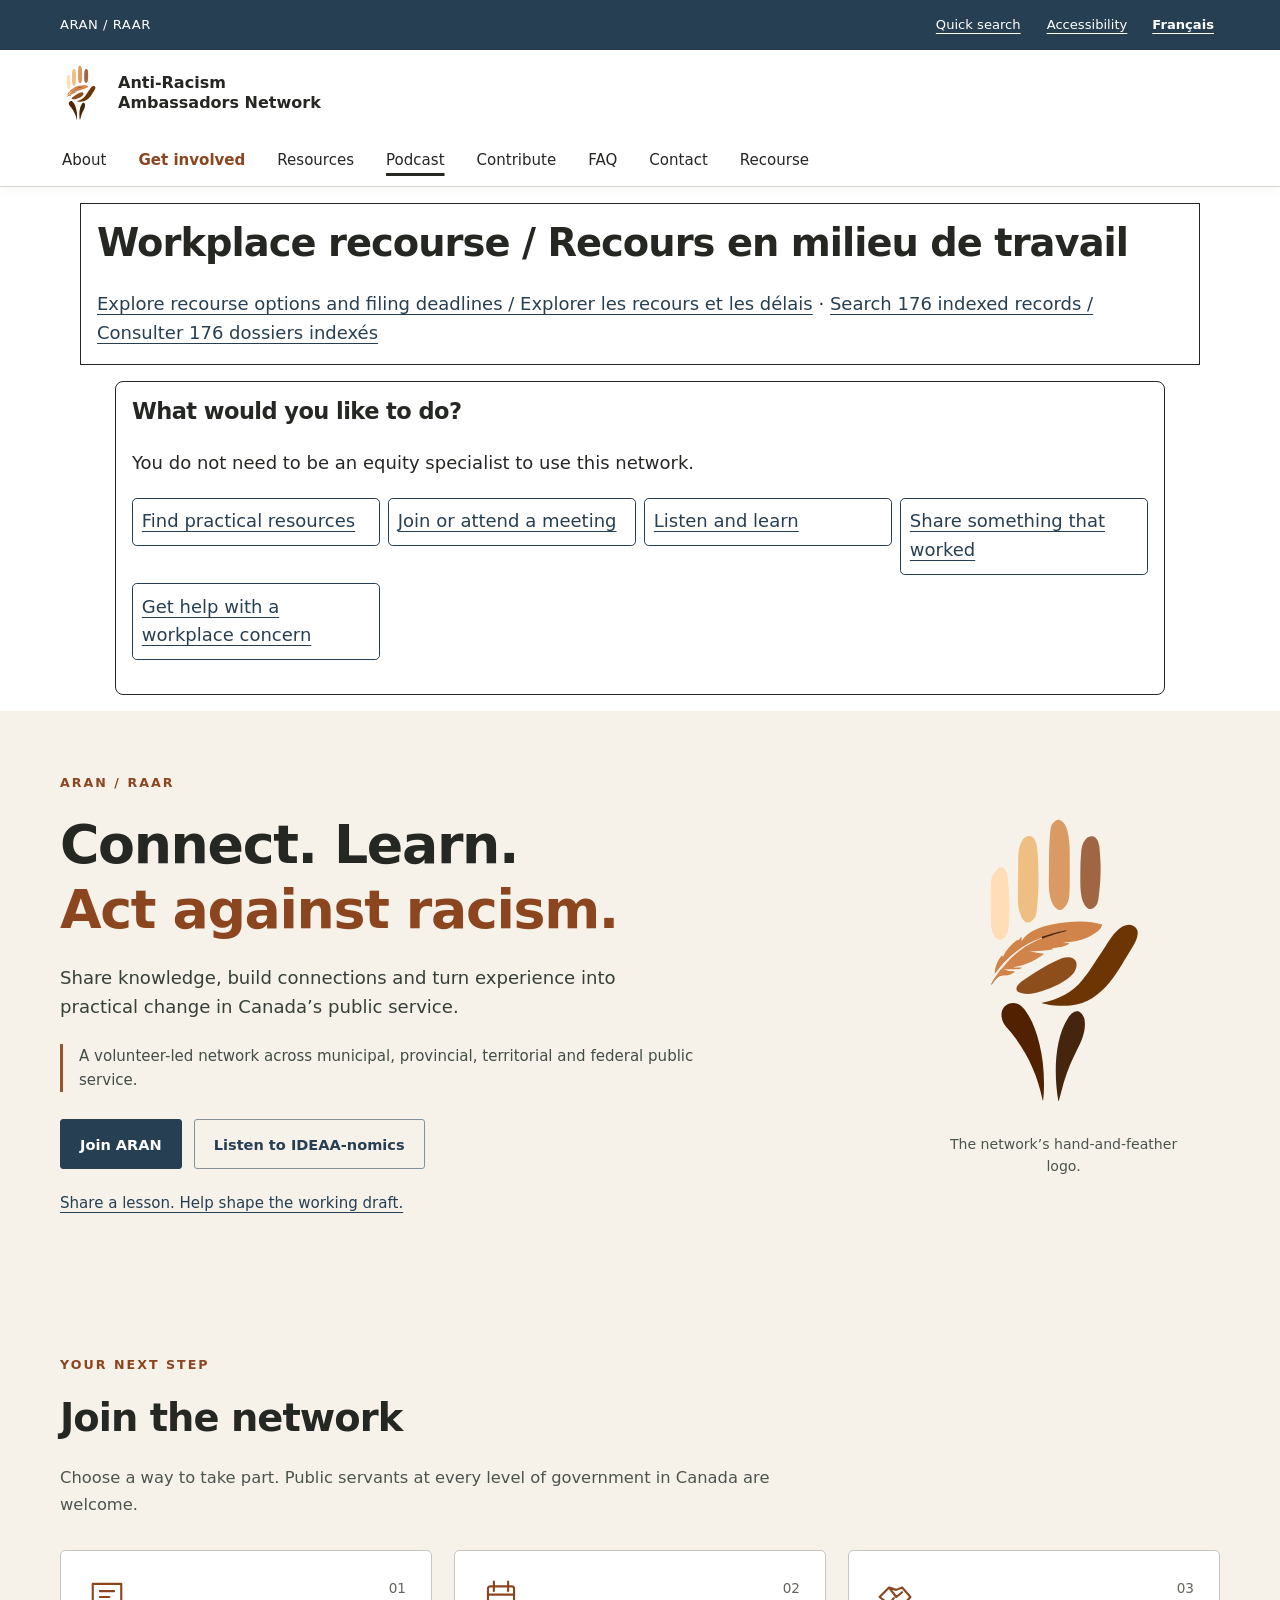
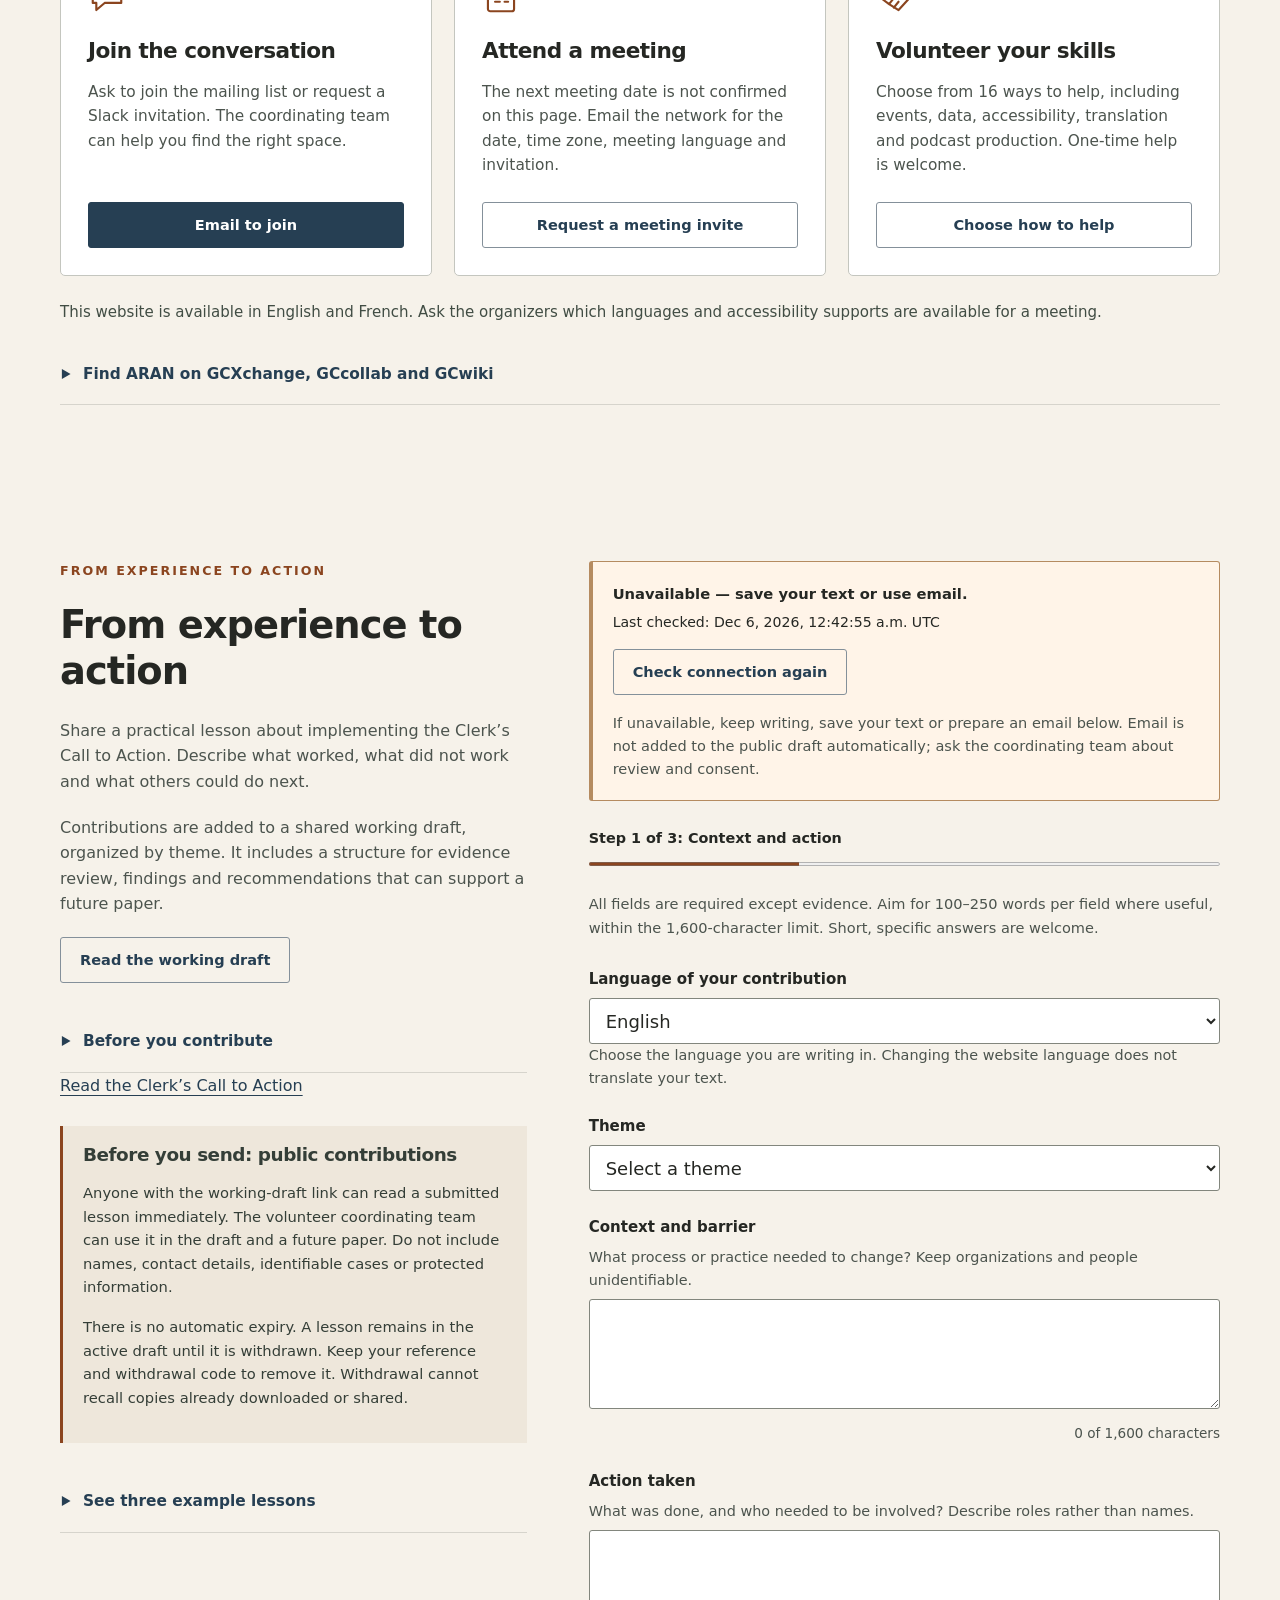
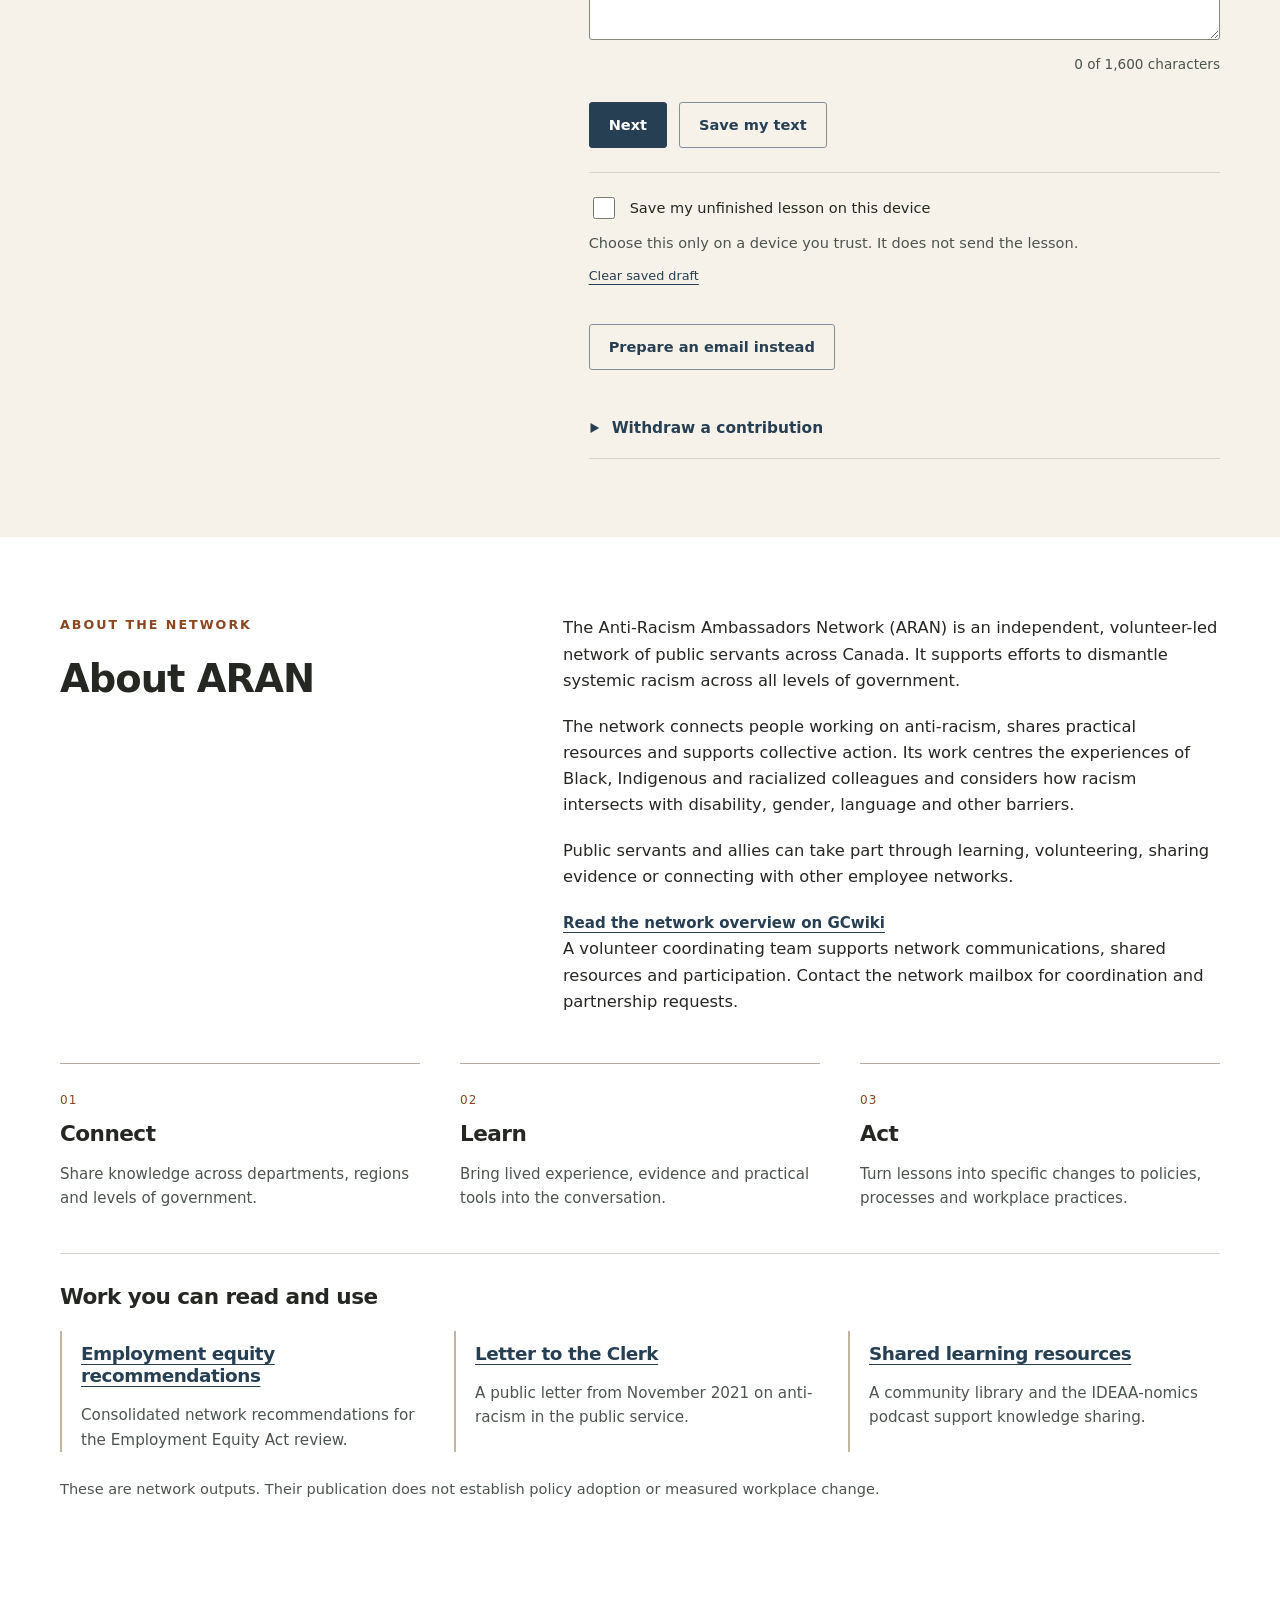
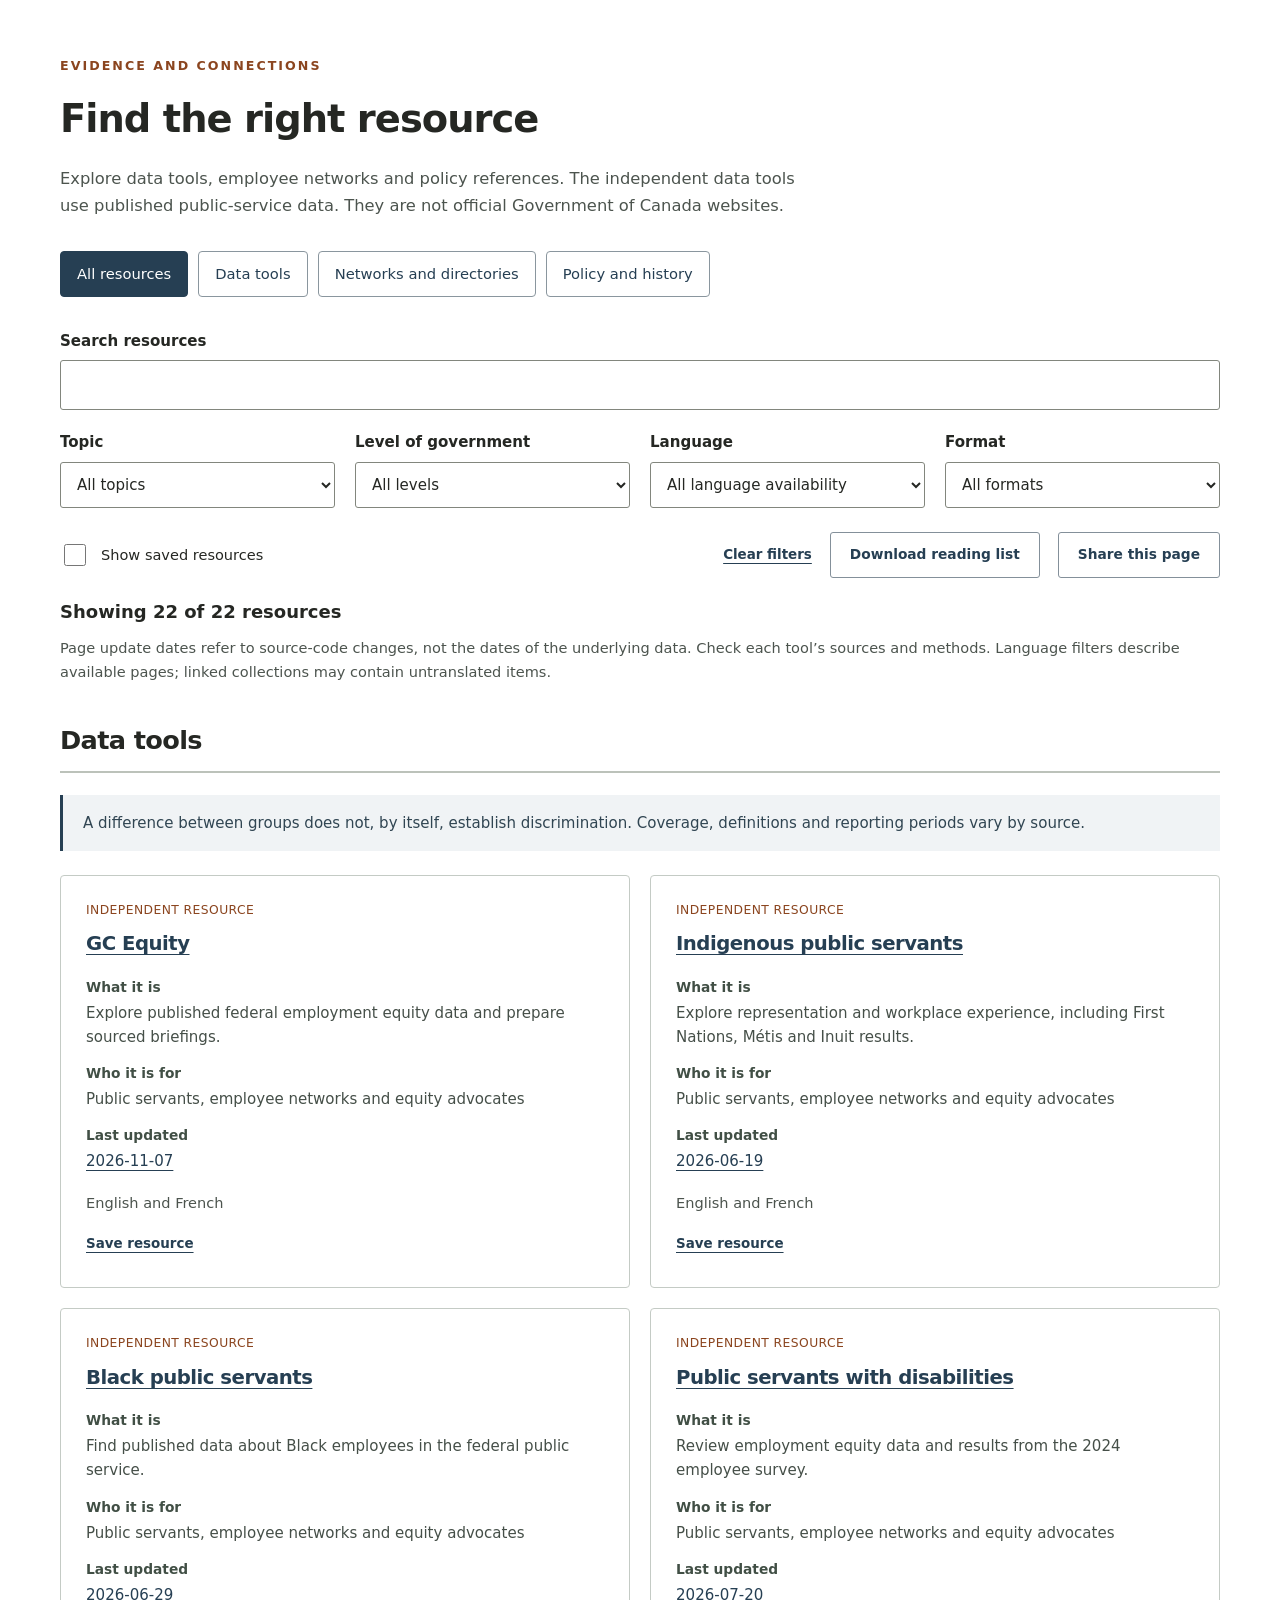
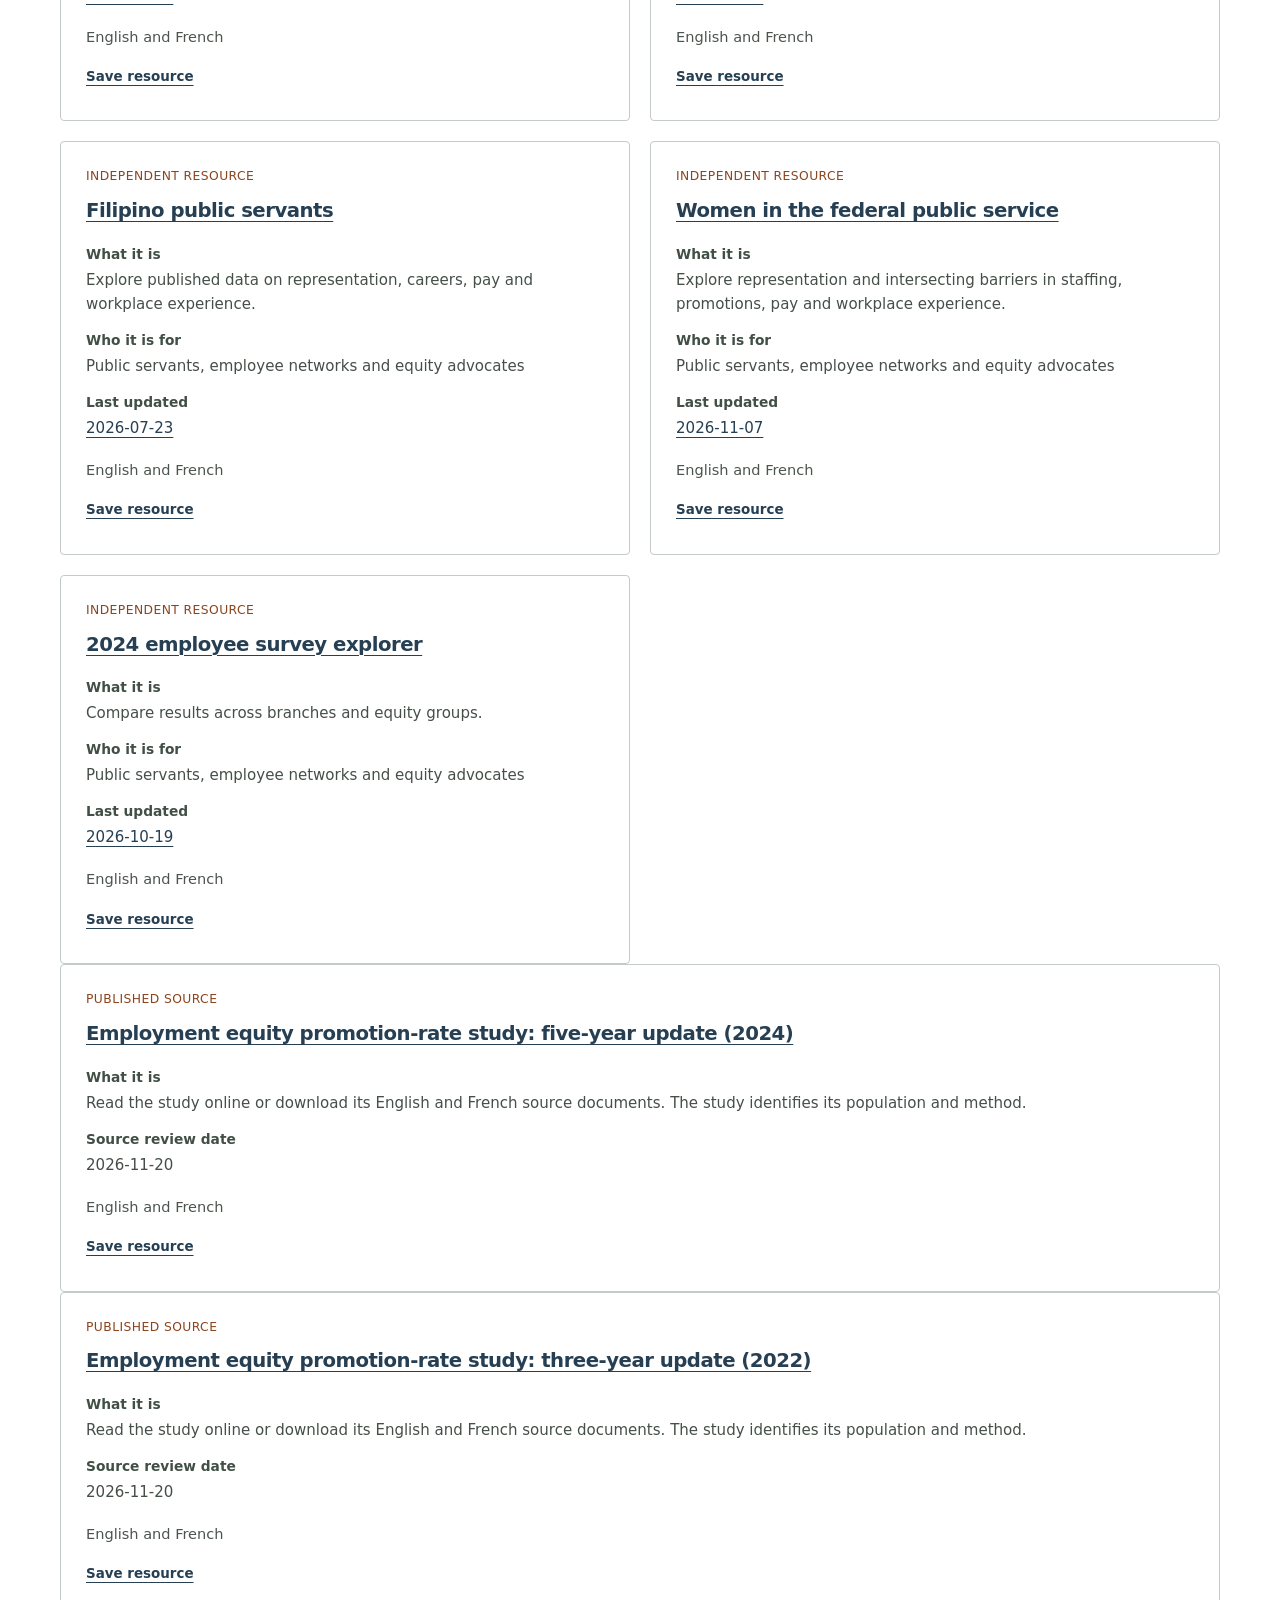
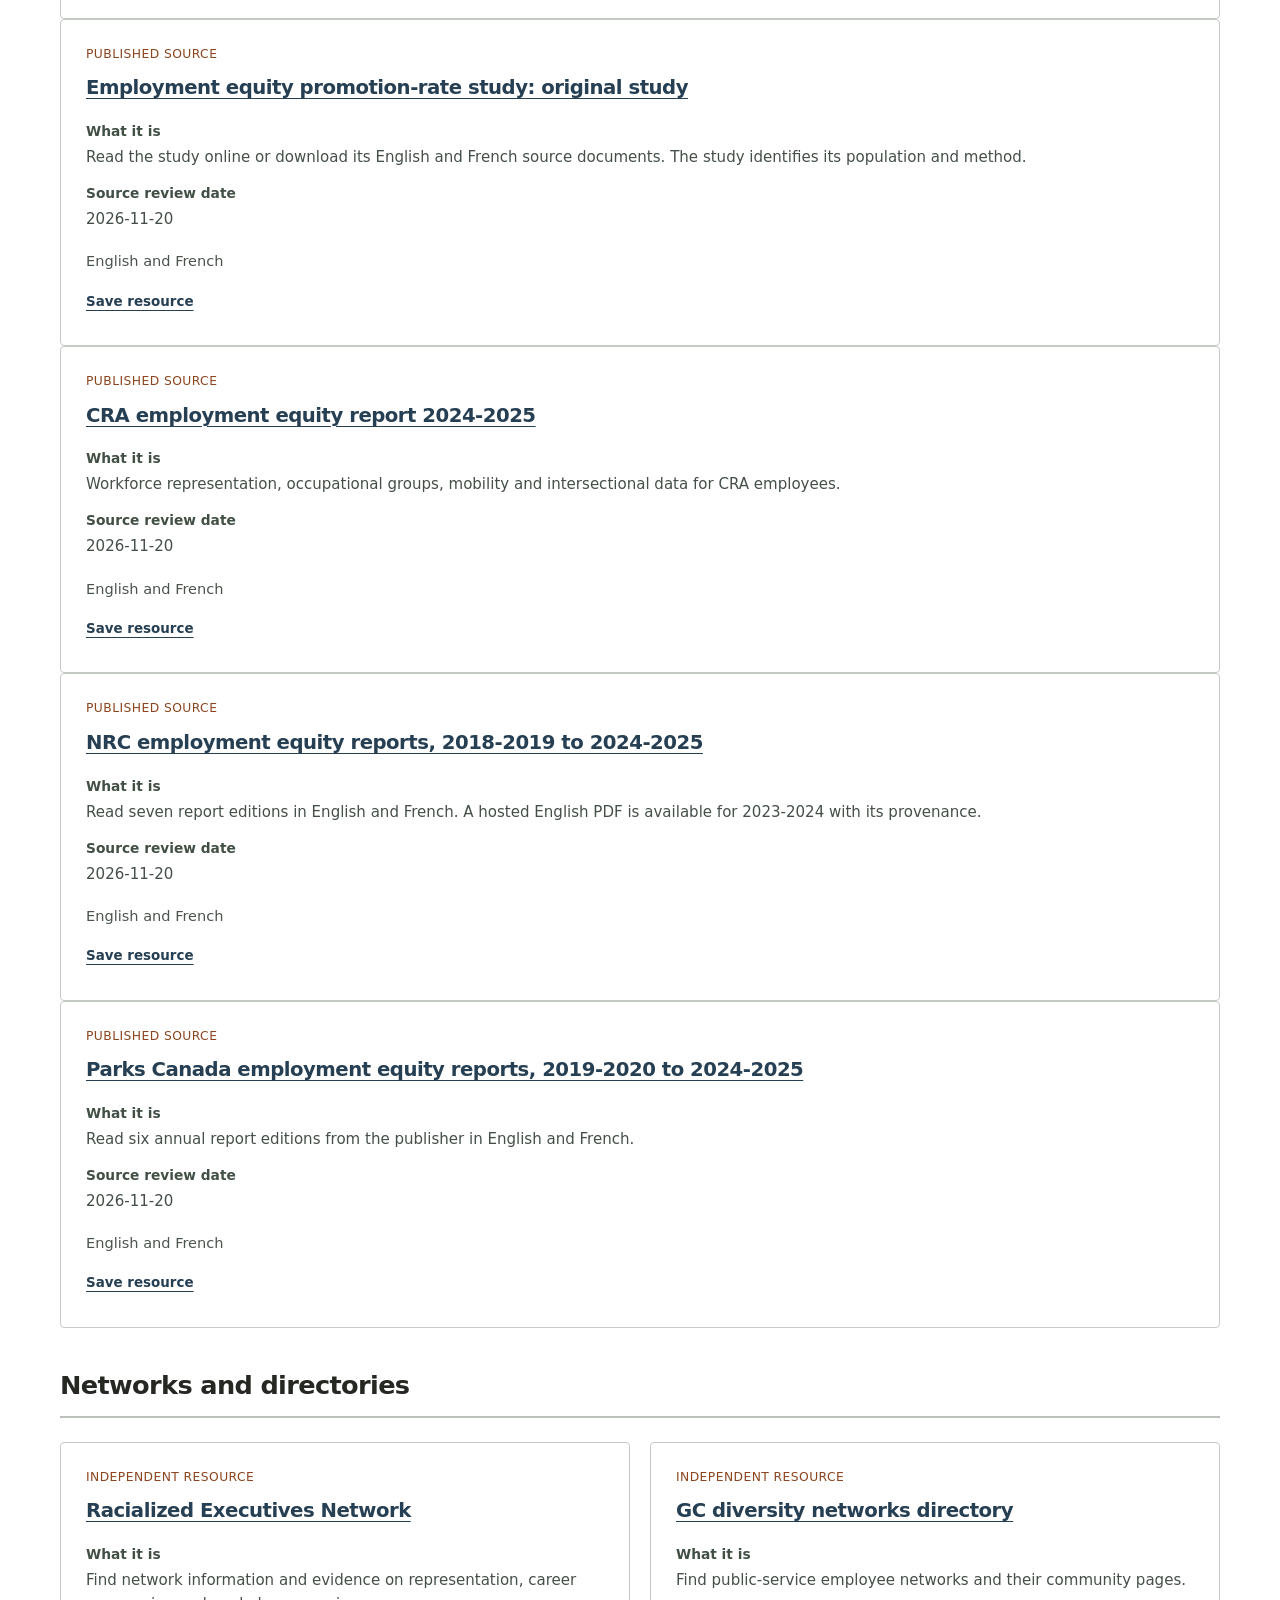
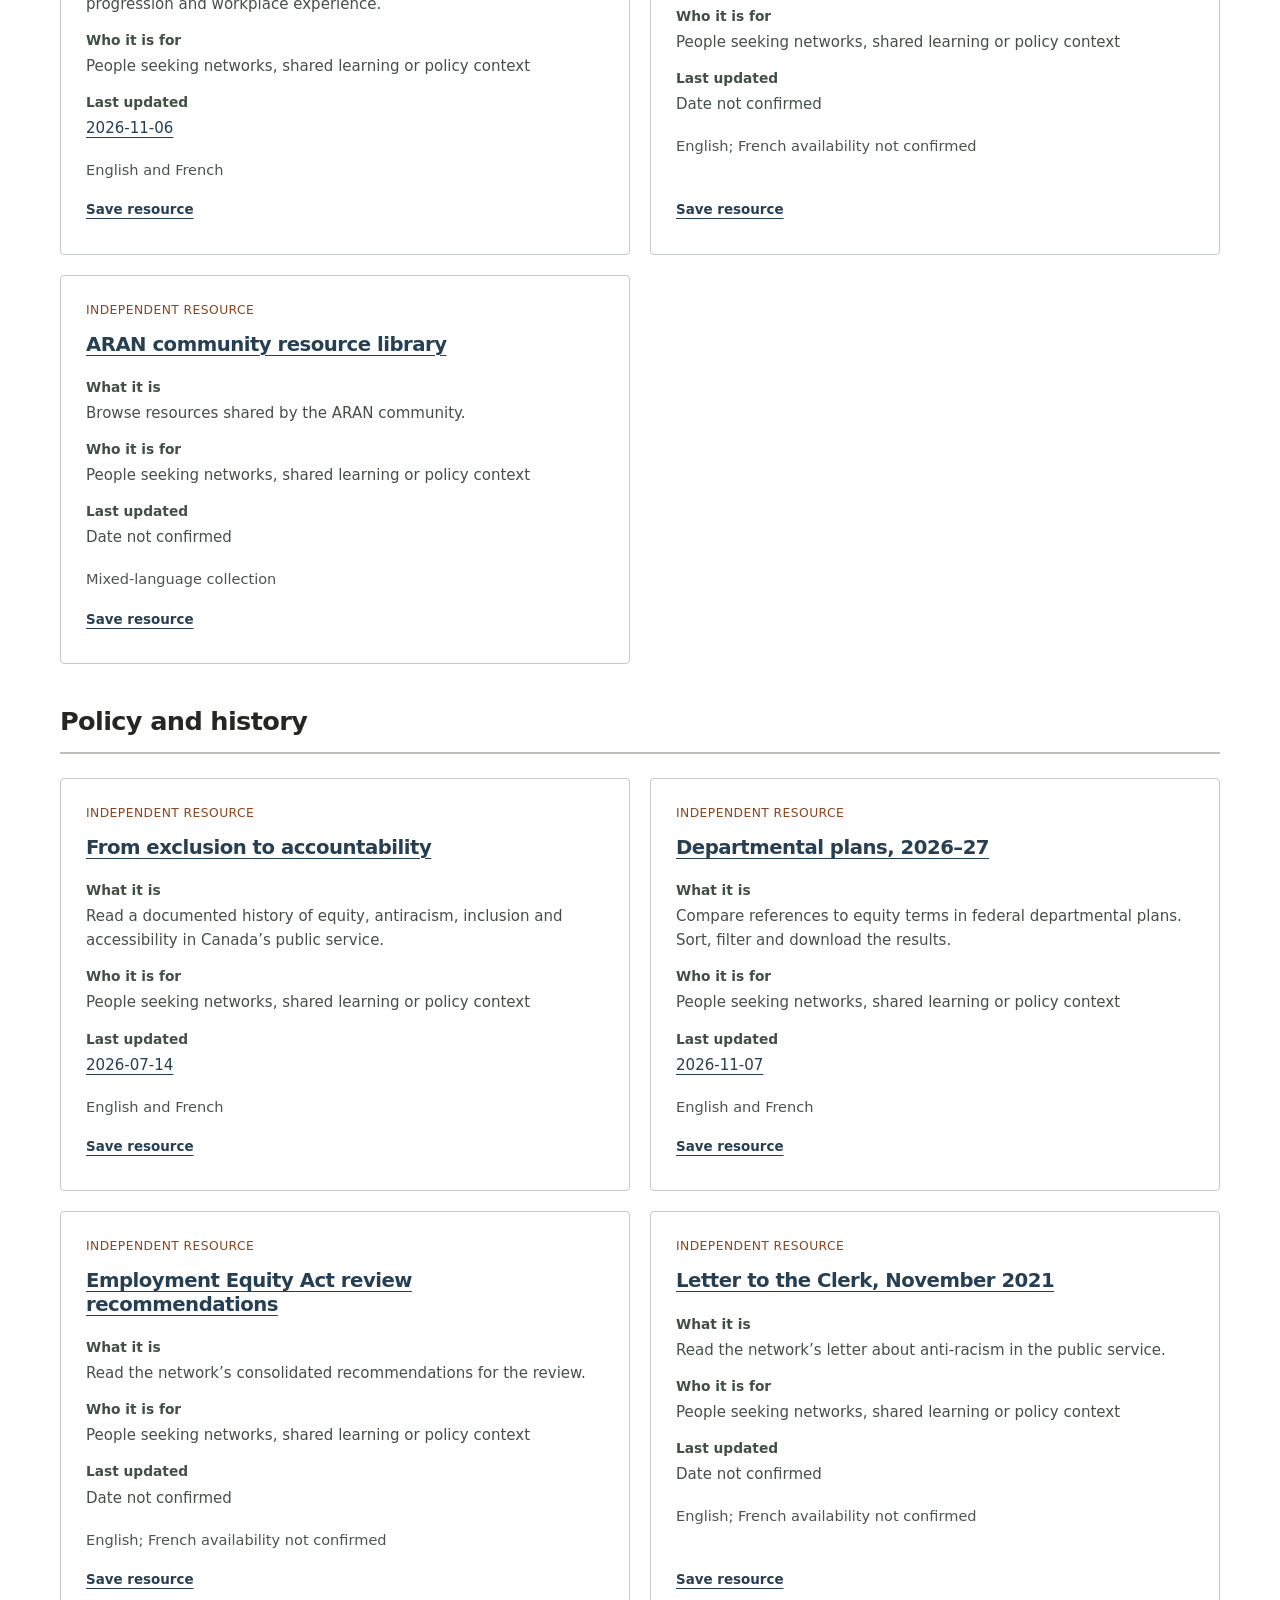
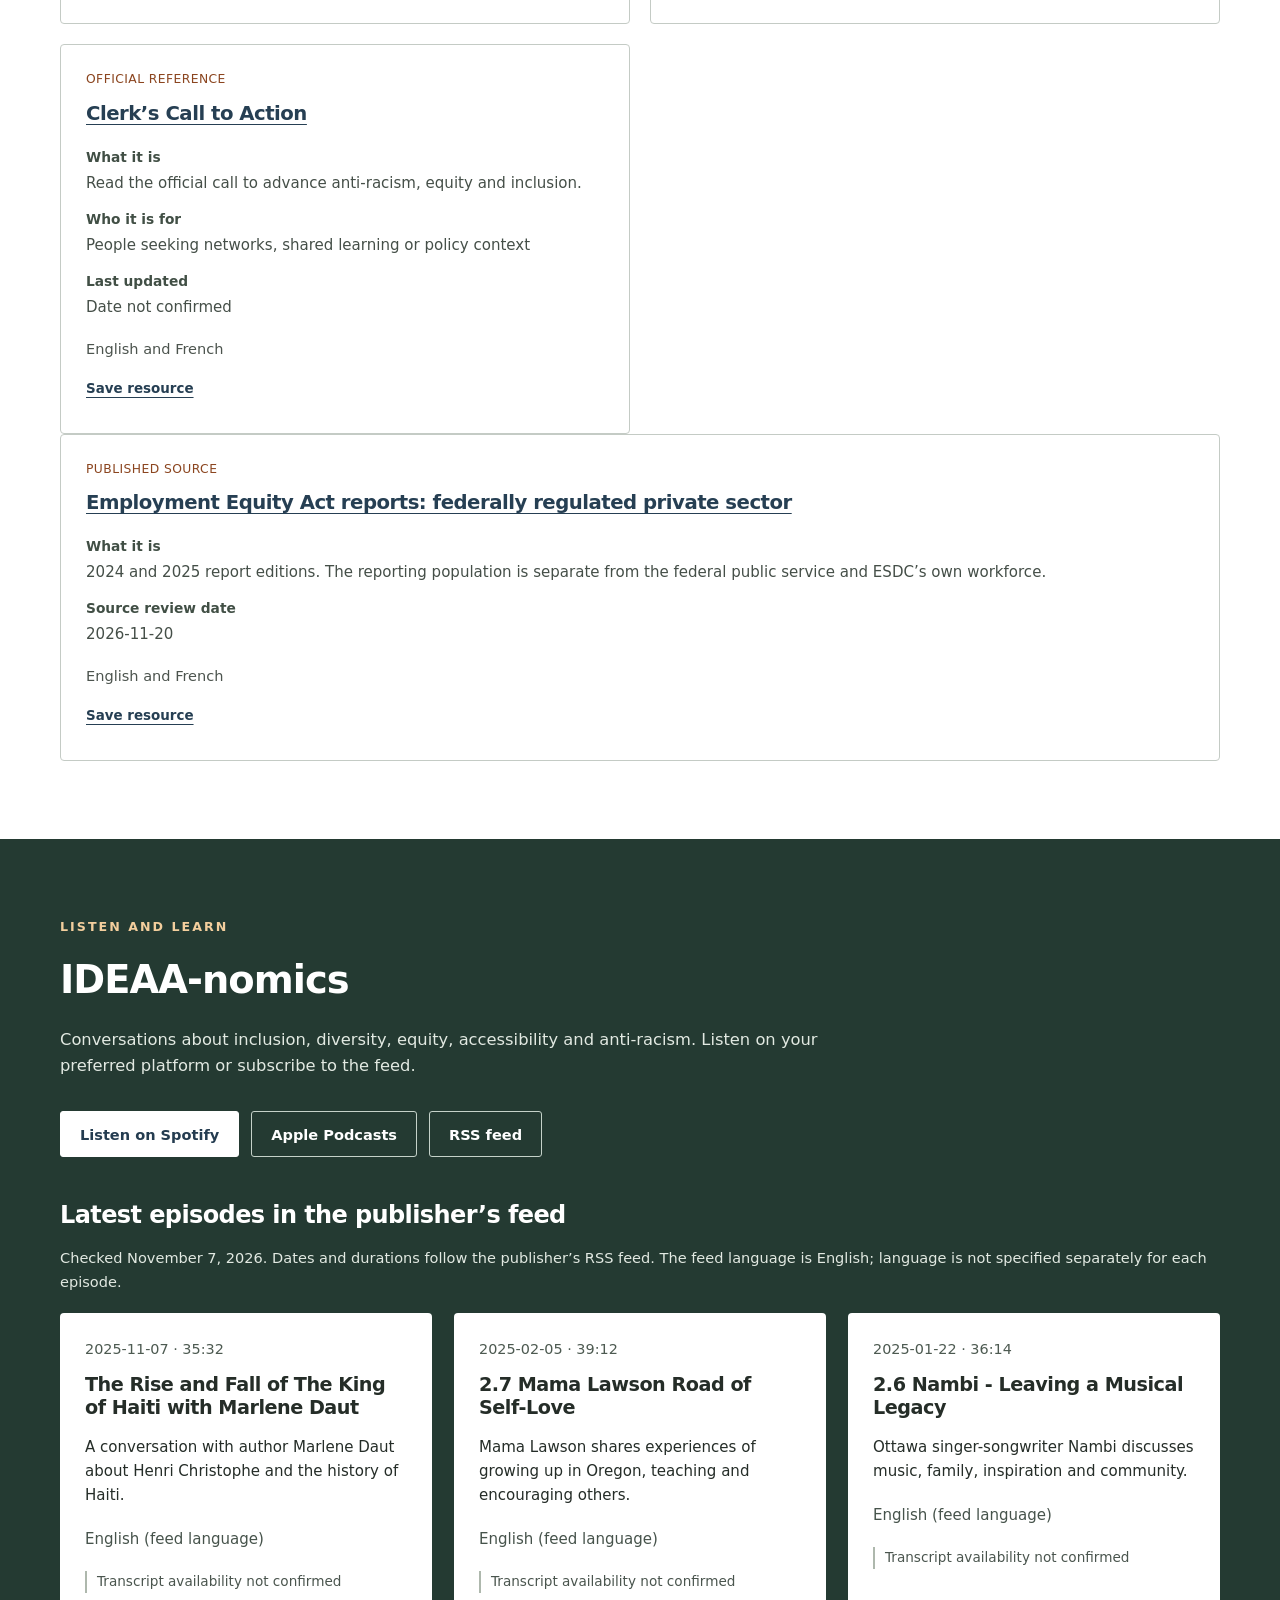
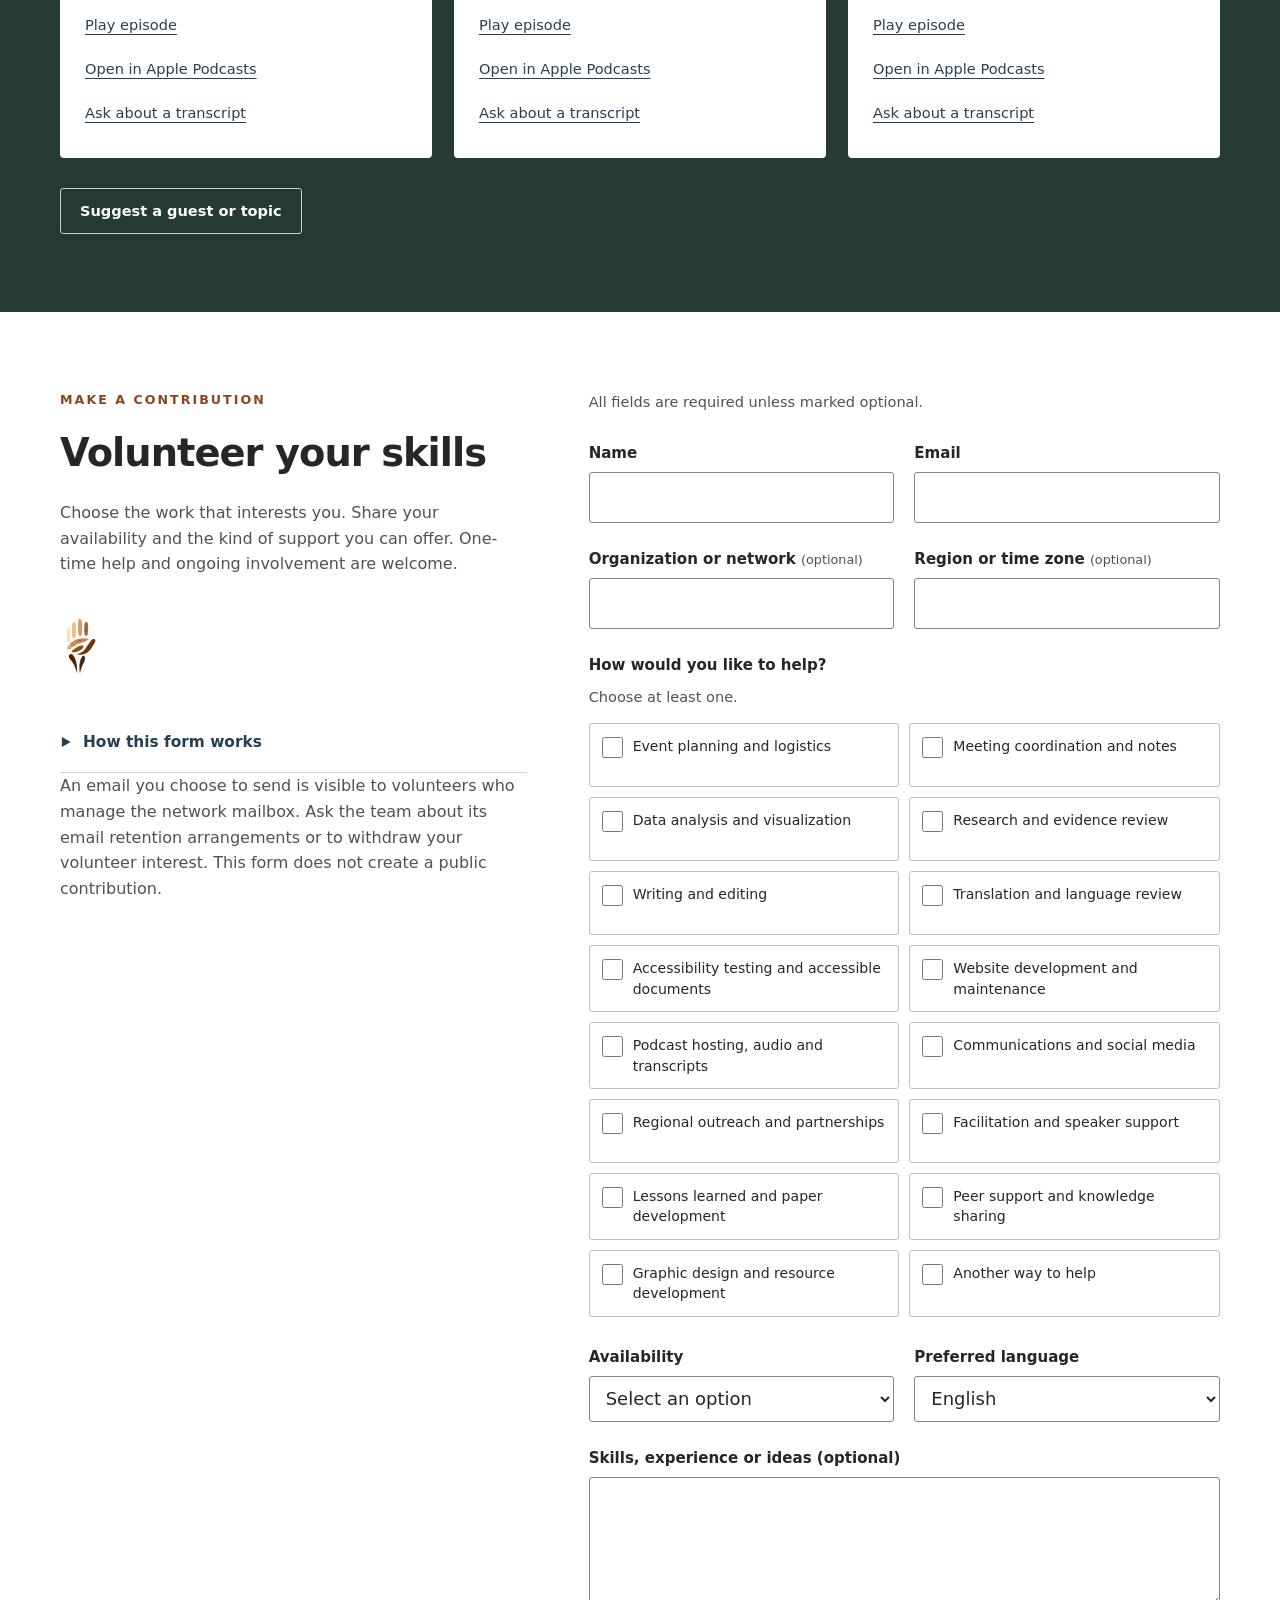
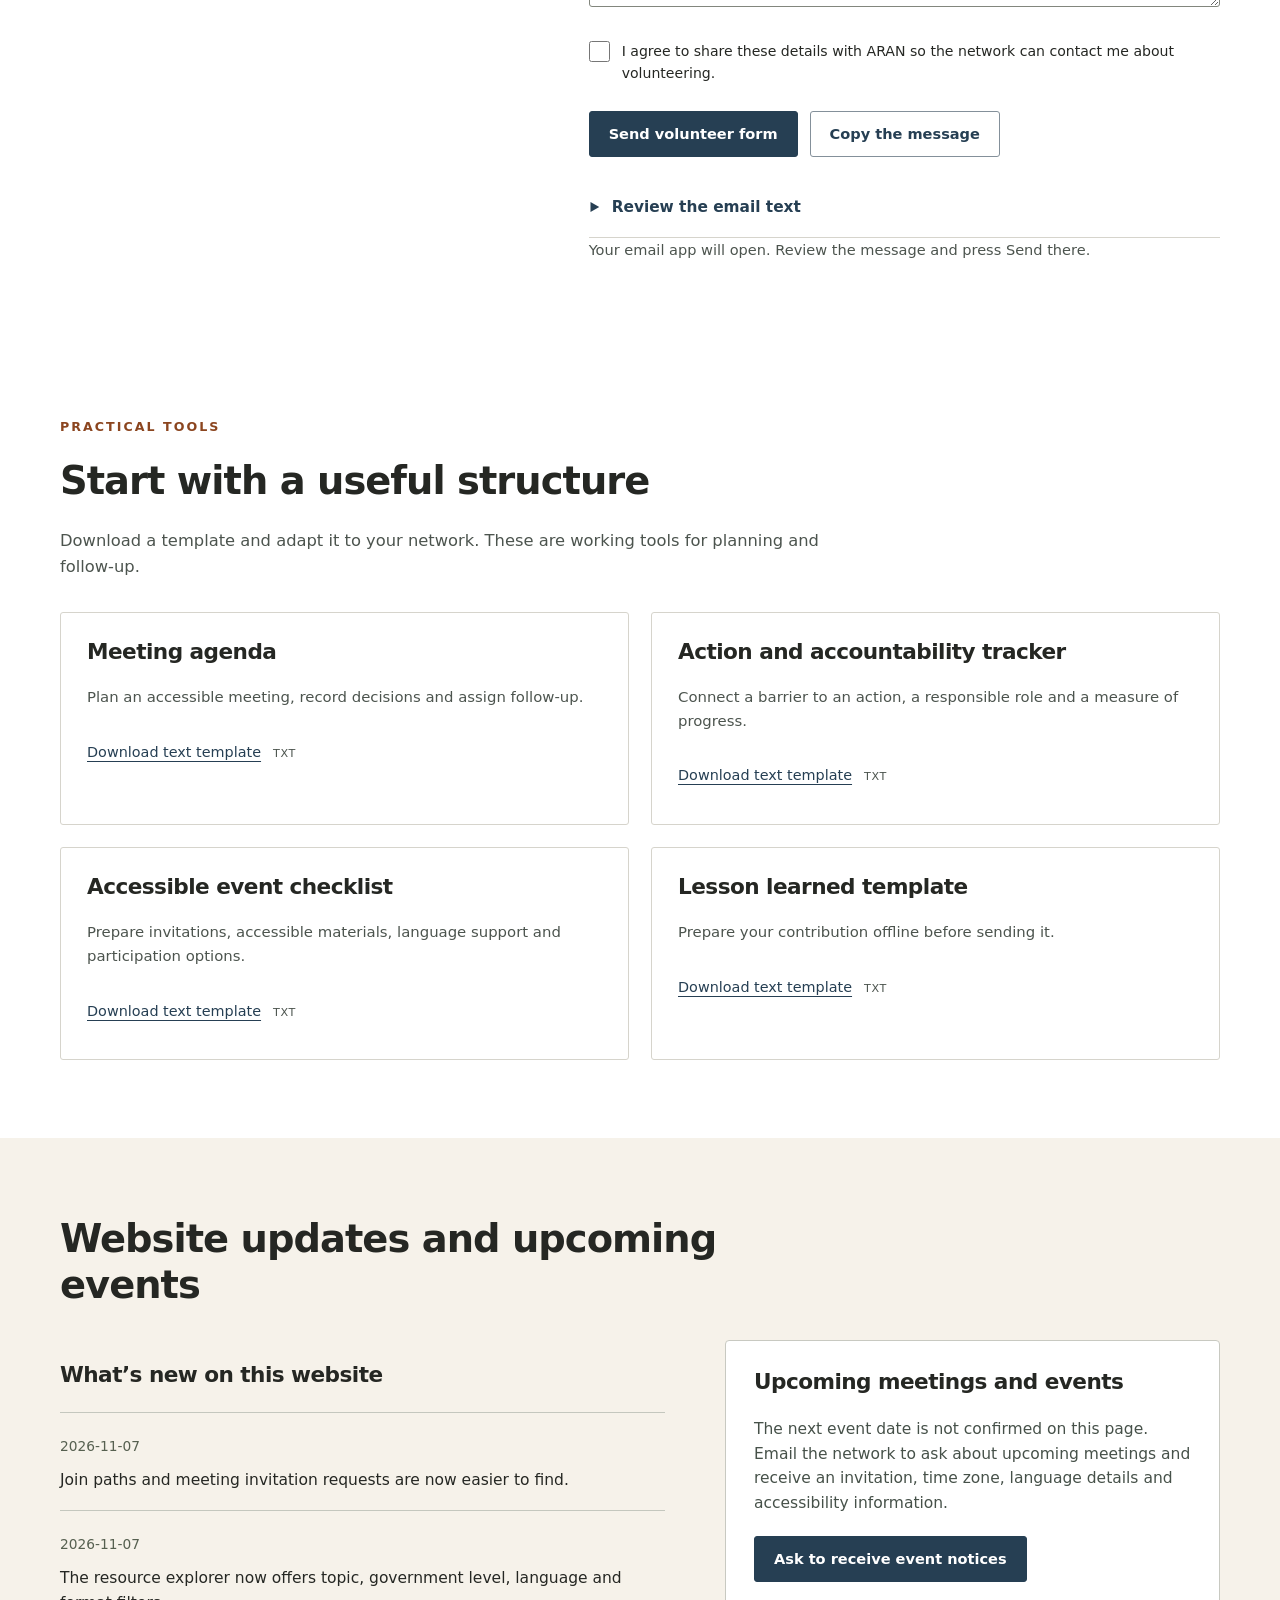
==== commit 15876138: "Add recourse to main navigation and show library count" ====
--- a/index.html
+++ b/index.html
@@ -1,4 +1,4 @@
 <!doctype html>
-<html lang="en"><head><meta charset="utf-8"><meta name="viewport" content="width=device-width, initial-scale=1"><meta name="color-scheme" content="light"><meta name="description" content="Join the Anti-Racism Ambassadors Network. Find a meeting, share a lesson and explore public-service equity resources."><title>Anti-Racism Ambassadors Network | ARAN</title><meta name="referrer" content="strict-origin-when-cross-origin"><link rel="stylesheet" href="styles.css?v=20261107-5"><script src="shared.js?v=20261107-5" defer></script><script src="app.js?v=20261107-5" defer></script><script src="enhancements.js?v=20261107-5" defer></script><link rel="stylesheet" href="enhancements.css?v=20261107-5"><link rel="manifest" href="manifest.webmanifest"><meta name="theme-color" content="#263f53"><link rel="canonical" href="https://aranpublicservants-rgb.github.io/aran-raar/"><link rel="alternate" hreflang="en" href="https://aranpublicservants-rgb.github.io/aran-raar/"><link rel="alternate" hreflang="fr" href="https://aranpublicservants-rgb.github.io/aran-raar/fr.html"><link rel="icon" type="image/svg+xml" href="assets/aran-icon.svg"><meta property="og:title" content="Anti-Racism Ambassadors Network | ARAN"><meta property="og:description" content="Join the Anti-Racism Ambassadors Network. Find a meeting, share a lesson and explore public-service equity resources."><meta property="og:type" content="website"><meta property="og:url" content="https://aranpublicservants-rgb.github.io/aran-raar/index.html"><meta property="og:locale" content="en_CA"><meta property="og:image" content="https://aranpublicservants-rgb.github.io/aran-raar/assets/og-aran-en.png"><meta property="og:image:width" content="1200"><meta property="og:image:height" content="630"><meta property="og:image:alt" content="Anti-Racism Ambassadors Network logo and name."><meta name="twitter:card" content="summary_large_image"><link rel="stylesheet" href="site-v3.css?v=20261107-5"><script src="ui.js?v=20261107-5" defer></script><style>.first-visit{max-width:1050px;margin:1rem auto;padding:1rem;box-sizing:border-box;border:1px solid currentColor;border-radius:.5rem}.first-visit h2{font-size:1.25em;margin-top:0}.first-visit ul{display:grid;grid-template-columns:repeat(auto-fit,minmax(min(100%,230px),1fr));gap:.5rem;list-style:none;padding:0}.first-visit a{display:block;padding:.55rem;border:1px solid currentColor;border-radius:.3rem;text-decoration:underline}.first-visit a:focus-visible{outline:3px solid currentColor;outline-offset:3px}</style></head><body data-page="home"><a class="skip" href="#main"><span data-lang="en" lang="en">Skip to main content</span></a><div class="sticky-shell"><div class="identity-line"><div class="container identity-inner"><span>ARAN / RAAR</span><div class="utility-actions"><button type="button" class="utility-button" data-open-search><span data-lang="en" lang="en">Quick search</span></button><button type="button" class="utility-button" data-open-access><span data-lang="en" lang="en">Accessibility</span></button><a id="language-link" href="fr.html?v=20261107-5" lang="fr" hreflang="fr">Français</a></div></div></div><header class="site-header"><div class="container header-inner"><a class="brand" href="#top"><img class="brand-mark" src="assets/aran-logo.svg" alt="" width="44" height="58"><span class="brand-name"><span data-lang="en" lang="en">Anti-Racism<br>Ambassadors Network</span></span></a><button class="menu-toggle" id="menu-toggle" type="button" aria-expanded="false" aria-controls="primary-nav" hidden><span data-lang="en" lang="en">Menu</span></button><nav id="primary-nav" class="section-nav" aria-label="Main navigation" data-aria-en="Main navigation" data-aria-fr="Menu principal"><a href="#about" class=""><span data-lang="en" lang="en">About</span></a><a href="#join" class="nav-action"><span data-lang="en" lang="en">Get involved</span></a><a href="#resources" class=""><span data-lang="en" lang="en">Resources</span></a><a href="#podcast" class=""><span data-lang="en" lang="en">Podcast</span></a><a href="#lessons" class=""><span data-lang="en" lang="en">Contribute</span></a><a href="#faq" class=""><span data-lang="en" lang="en">FAQ</span></a><a href="#contact" class=""><span data-lang="en" lang="en">Contact</span></a></nav></div></header></div><main id="main" tabindex="-1"><section id="recourse-start" aria-labelledby="recourse-start-title" style="max-width:70rem;margin:1rem auto;padding:1rem;border:1px solid currentColor"><h2 id="recourse-start-title">Workplace recourse / <span lang="fr">Recours en milieu de travail</span></h2><p><a href="recourse/">Explore recourse options and filing deadlines / Explorer les recours et les délais</a> · <a href="recourse/cases/">Search the decision library / Consulter la bibliothèque de décisions</a></p></section><section class="first-visit" data-first-visit="1" lang="en" aria-label="What would you like to do?"><h2>What would you like to do?</h2><p>You do not need to be an equity specialist to use this network.</p><ul><li><a href="#resources">Find practical resources</a></li><li><a href="#join">Join or attend a meeting</a></li><li><a href="#podcast">Listen and learn</a></li><li><a href="#lessons">Share something that worked</a></li><li><a href="recourse/">Get help with a workplace concern</a></li></ul></section><section id="top" class="hero"><div class="container hero-grid"><div class="hero-copy"><p class="eyebrow">ARAN / RAAR</p><h1><span data-lang="en" lang="en">Connect. Learn.<br><span class="accent">Act against racism.</span></span></h1><p class="hero-summary"><span data-lang="en" lang="en">Share knowledge, build connections and turn experience into practical change in Canada’s public service.</span></p><p class="proof-line"><span data-lang="en" lang="en">A volunteer-led network across municipal, provincial, territorial and federal public service.</span></p><div class="actions"><a href="#join" class="button primary"><span data-lang="en" lang="en">Join ARAN</span></a><a href="#podcast" class="button secondary"><span data-lang="en" lang="en">Listen to IDEAA-nomics</span></a></div><p class="hero-next"><a href="#lessons" class=""><span data-lang="en" lang="en">Share a lesson. Help shape the working draft.</span></a></p></div><figure class="hero-art"><img class="hero-logo" src="assets/aran-logo.svg" width="408" height="746" fetchpriority="high" alt="ARAN logo: a raised hand in several colours with a feather." data-alt-en="ARAN logo: a raised hand in several colours with a feather." data-alt-fr="Logo du RAAR : une main levée de plusieurs couleurs accompagnée d’une plume."><figcaption><span data-lang="en" lang="en">The network’s hand-and-feather logo.</span></figcaption></figure></div></section><section id="join" class="section section-soft"><div class="container"><div class="section-intro"><p class="eyebrow"><span data-lang="en" lang="en">Your next step</span></p><h2><span data-lang="en" lang="en">Join the network</span></h2><p><span data-lang="en" lang="en">Choose a way to take part. Public servants at every level of government in Canada are welcome.</span></p></div><div class="join-paths"><article class="join-card"><svg class="platform-icon" viewbox="0 0 32 32" fill="none" stroke="currentColor" stroke-width="1.8" stroke-linecap="round" stroke-linejoin="round" aria-hidden="true"><path d="M4 5h24v16H14l-7 6v-6H4z"></path><path d="M10 11h12M10 16h8"></path></svg><p class="step-number">01</p><h3><span data-lang="en" lang="en">Join the conversation</span></h3><p><span data-lang="en" lang="en">Ask to join the mailing list or request a Slack invitation. The coordinating team can help you find the right space.</span></p><a href="mailto:aranpublicservants@gmail.com?subject=ARAN%20%7C%20Join%20/%20Adh%C3%A9sion" class="button primary"><span data-lang="en" lang="en">Email to join</span></a></article><article class="join-card"><svg class="platform-icon" viewbox="0 0 32 32" fill="none" stroke="currentColor" stroke-width="1.8" stroke-linecap="round" stroke-linejoin="round" aria-hidden="true"><rect x="5" y="7" width="22" height="21" rx="2"></rect><path d="M10 3v8M22 3v8M5 14h22M11 20h4M19 20h3"></path></svg><p class="step-number">02</p><h3><span data-lang="en" lang="en">Attend a meeting</span></h3><p><span data-lang="en" lang="en">The next meeting date is not confirmed on this page. Email the network for the date, time zone, meeting language and invitation.</span></p><a href="mailto:aranpublicservants@gmail.com?subject=ARAN%20%7C%20Next%20meeting%20invitation%20/%20Invitation%20%C3%A0%20la%20prochaine%20r%C3%A9union" class="button secondary"><span data-lang="en" lang="en">Request a meeting invite</span></a></article><article class="join-card"><svg class="platform-icon" viewbox="0 0 32 32" fill="none" stroke="currentColor" stroke-width="1.8" stroke-linecap="round" stroke-linejoin="round" aria-hidden="true"><path d="m3 16 8-8 6 2 5-2 7 8-10 11-8-5zM11 8l6 8 5-4M11 22l4-5M15 25l4-5"></path></svg><p class="step-number">03</p><h3><span data-lang="en" lang="en">Volunteer your skills</span></h3><p><span data-lang="en" lang="en">Choose from 16 ways to help, including events, data, accessibility, translation and podcast production. One-time help is welcome.</span></p><a href="#volunteer" class="button secondary"><span data-lang="en" lang="en">Choose how to help</span></a></article></div><p class="language-note"><span data-lang="en" lang="en">This website is available in English and French. Ask the organizers which languages and accessibility supports are available for a meeting.</span></p><details class="platform-details"><summary><span data-lang="en" lang="en">Find ARAN on GCXchange, GCcollab and GCwiki</span></summary><div class="community-grid"><article class="community-card"><svg class="platform-icon" viewbox="0 0 32 32" fill="none" stroke="currentColor" stroke-width="1.8" stroke-linecap="round" stroke-linejoin="round" aria-hidden="true"><path d="M5 10h23l-6-6M27 23H4l6 6M28 10l-6 6M4 23l6-6"></path></svg><h3>GCXchange</h3><p class="access-badge"><span data-lang="en" lang="en">GC account and access approval</span></p><p><span data-lang="en" lang="en">Complete the community agreement before requesting access to the ARAN community.</span></p><a href="https://teams.microsoft.com/l/team/19%3AZy6_RB1KDDriN8EOkrzIkypdje5U9t5RdSOGGqIV9tg1%40thread.tacv2/conversations?groupId=77e383b9-1520-4870-a8b1-5be14ca9e9aa&amp;tenantId=f6a7234d-bc9b-4520-ad5f-70669c2c7a9c" class="text-link"><span data-lang="en" lang="en">Open GCXchange</span></a></article><article class="community-card"><svg class="platform-icon" viewbox="0 0 32 32" fill="none" stroke="currentColor" stroke-width="1.8" stroke-linecap="round" stroke-linejoin="round" aria-hidden="true"><circle cx="7" cy="7" r="4"></circle><circle cx="25" cy="11" r="4"></circle><circle cx="15" cy="26" r="4"></circle><path d="m11 8 10 2M9 11l4 11M22 15l-5 7"></path></svg><h3>GCcollab</h3><p class="access-badge"><span data-lang="en" lang="en">Account may be required</span></p><p><span data-lang="en" lang="en">Connect with colleagues and shared resources.</span></p><a href="https://gccollab.ca/groups/profile/5752038/enanti-racism-ambassadors-networkfr" class="text-link"><span data-lang="en" lang="en">Open GCcollab</span></a></article><article class="community-card"><svg class="platform-icon" viewbox="0 0 32 32" fill="none" stroke="currentColor" stroke-width="1.8" stroke-linecap="round" stroke-linejoin="round" aria-hidden="true"><path d="M7 3h12l7 7v19H7zM19 3v8h7M12 16h9M12 21h9"></path></svg><h3>GCwiki</h3><p class="access-badge"><span data-lang="en" lang="en">Public page</span></p><p><span data-lang="en" lang="en">Read the network overview and community links.</span></p><a href="https://wiki.gccollab.ca/ARAN_ARAR" class="text-link"><span data-lang="en" lang="en">Open GCwiki</span></a></article></div><p><a href="https://forms.office.com/Pages/ResponsePage.aspx?id=8uh8clanLkGkxpUgStaNhBsF0eAER_RFqcZKPfJvE-RUOFQxSE1XVE1VSzJYN1pORVdQMTNKVFNSVS4u" class=""><span data-lang="en" lang="en">Complete the community agreement</span></a></p></details></div></section><section id="lessons" class="section section-soft"><div class="container form-layout"><div class="form-aside"><p class="eyebrow"><span data-lang="en" lang="en">From experience to action</span></p><h2><span data-lang="en" lang="en">From experience to action</span></h2><p><span data-lang="en" lang="en">Share a practical lesson about implementing the Clerk’s Call to Action. Describe what worked, what did not work and what others could do next.</span></p><p><span data-lang="en" lang="en">Contributions are added to a shared working draft, organized by theme. It includes a structure for evidence review, findings and recommendations that can support a future paper.</span></p><a class="button secondary draft-link" href="working-draft.html?v=20261107-5"><span data-lang="en" lang="en">Read the working draft</span></a><details><summary><span data-lang="en" lang="en">Before you contribute</span></summary><p><span data-lang="en" lang="en">The working draft is public. Use general descriptions. Do not include names, email addresses, case details or protected information. Contributions are self-reported and are not verified findings or network positions.</span></p><p><span data-lang="en" lang="en">A withdrawal code is provided after submission. Keep it if you may want to remove your contribution.</span></p></details><p><a href="https://www.canada.ca/en/privy-council/corporate/clerk/call-to-action-anti-racism-equity-inclusion-federal-public-service.html" data-href-en="https://www.canada.ca/en/privy-council/corporate/clerk/call-to-action-anti-racism-equity-inclusion-federal-public-service.html" data-href-fr="https://www.canada.ca/fr/conseil-prive/organisation/greffier/appel-action-faveur-lutte-contre-racisme-equite-inclusion-fonction-publique-federale.html"><span data-lang="en" lang="en">Read the Clerk’s Call to Action</span></a></p><aside class="privacy-panel" id="submission-privacy"><h3><span data-lang="en" lang="en">Before you send: public contributions</span></h3><p><span data-lang="en" lang="en">Anyone with the working-draft link can read a submitted lesson immediately. The volunteer coordinating team can use it in the draft and a future paper. Do not include names, contact details, identifiable cases or protected information.</span></p><p><span data-lang="en" lang="en">There is no automatic expiry. A lesson remains in the active draft until it is withdrawn. Keep your reference and withdrawal code to remove it. Withdrawal cannot recall copies already downloaded or shared.</span></p></aside><details class="lesson-examples"><summary><span data-lang="en" lang="en">See three example lessons</span></summary><p class="hint"><span data-lang="en" lang="en">Illustrative examples only. These fictional, anonymous examples show the structure; they are not submissions, findings or claims about an organization.</span></p><details><summary><span data-lang="en" lang="en">Making meetings easier to access</span></summary><dl><dt><span data-lang="en" lang="en">Context and barrier</span></dt><dd><span data-lang="en" lang="en">Materials arrived too late for participants to prepare.</span></dd><dt><span data-lang="en" lang="en">Action taken</span></dt><dd><span data-lang="en" lang="en">The organizer shared an accessible agenda and offered written input.</span></dd><dt><span data-lang="en" lang="en">What changed</span></dt><dd><span data-lang="en" lang="en">Participants had another way to contribute; attendance alone could not show whether access improved.</span></dd><dt><span data-lang="en" lang="en">Evidence and limits</span></dt><dd><span data-lang="en" lang="en">A short feedback check would be needed; no measured result is claimed.</span></dd><dt><span data-lang="en" lang="en">Lesson learned</span></dt><dd><span data-lang="en" lang="en">Offer more than one way to take part.</span></dd><dt><span data-lang="en" lang="en">Recommended next step</span></dt><dd><span data-lang="en" lang="en">Ask the meeting coordinator to test the options and review feedback after two meetings.</span></dd></dl></details><details><summary><span data-lang="en" lang="en">Sharing access to development opportunities</span></summary><dl><dt><span data-lang="en" lang="en">Context and barrier</span></dt><dd><span data-lang="en" lang="en">Development opportunities were shared through informal contacts.</span></dd><dt><span data-lang="en" lang="en">Action taken</span></dt><dd><span data-lang="en" lang="en">A manager tested a common notice with clear criteria and a response period.</span></dd><dt><span data-lang="en" lang="en">What changed</span></dt><dd><span data-lang="en" lang="en">The process became easier to explain; its effect on access remained to be assessed.</span></dd><dt><span data-lang="en" lang="en">Evidence and limits</span></dt><dd><span data-lang="en" lang="en">Selection and feedback data would be needed before drawing conclusions.</span></dd><dt><span data-lang="en" lang="en">Lesson learned</span></dt><dd><span data-lang="en" lang="en">Make the process visible before judging its results.</span></dd><dt><span data-lang="en" lang="en">Recommended next step</span></dt><dd><span data-lang="en" lang="en">Ask the responsible manager to review who learned about and accessed the next opportunity.</span></dd></dl></details><details><summary><span data-lang="en" lang="en">Following up on a barrier</span></summary><dl><dt><span data-lang="en" lang="en">Context and barrier</span></dt><dd><span data-lang="en" lang="en">An employee network could not see what happened after raising an issue.</span></dd><dt><span data-lang="en" lang="en">Action taken</span></dt><dd><span data-lang="en" lang="en">The coordinating team created an action log with a responsible role and review date.</span></dd><dt><span data-lang="en" lang="en">What changed</span></dt><dd><span data-lang="en" lang="en">Follow-up became visible; the barrier was not yet shown to be resolved.</span></dd><dt><span data-lang="en" lang="en">Evidence and limits</span></dt><dd><span data-lang="en" lang="en">An action log records activity, not proof that a barrier has been removed.</span></dd><dt><span data-lang="en" lang="en">Lesson learned</span></dt><dd><span data-lang="en" lang="en">Separate action taken from the result people experience.</span></dd><dt><span data-lang="en" lang="en">Recommended next step</span></dt><dd><span data-lang="en" lang="en">Have the responsible function report the result and seek network feedback at the next review.</span></dd></dl></details></details></div><div><div class="connection-panel" id="contribution-connection"><p id="connection-status" role="status"><span data-lang="en" lang="en">Checking the contribution service…</span></p><button type="button" class="button secondary" id="retry-connection"><span data-lang="en" lang="en">Check connection again</span></button><p class="hint"><span data-lang="en" lang="en">If unavailable, keep writing, save your text or prepare an email below. Email is not added to the public draft automatically; ask the coordinating team about review and consent.</span></p></div><form id="lesson-form" novalidate><div class="lesson-progress"><span id="lesson-step-label"></span><progress id="lesson-progress" max="3" value="1" aria-label="Contribution progress" data-aria-en="Contribution progress" data-aria-fr="Progression de la contribution"></progress></div><div class="form-errors" id="lesson-errors" tabindex="-1" hidden></div><p class="form-help"><span data-lang="en" lang="en">All fields are required except evidence. Aim for 100–250 words per field where useful, within the 1,600-character limit. Short, specific answers are welcome.</span></p><div class="field"><label for="lesson-language"><span data-lang="en" lang="en">Language of your contribution</span></label><select id="lesson-language" name="writing-language"><option value="en" data-option-en="English" data-option-fr="Anglais" selected>English</option><option value="fr" data-option-en="French" data-option-fr="Français">French</option></select><p class="hint"><span data-lang="en" lang="en">Choose the language you are writing in. Changing the website language does not translate your text.</span></p></div><div class="field"><label for="lesson-topic"><span data-lang="en" lang="en">Theme</span></label><select id="lesson-topic" name="topic" required><option value="" data-option-en="Select a theme" data-option-fr="Choisir un thème">Select a theme</option><option value="accountability" data-option-en="Leadership and accountability" data-option-fr="Leadership et responsabilisation">Leadership and accountability</option><option value="staffing" data-option-en="Hiring and career development" data-option-fr="Embauche et perfectionnement professionnel">Hiring and career development</option><option value="data" data-option-en="Data and measurement" data-option-fr="Données et mesure des progrès">Data and measurement</option><option value="networks" data-option-en="Employee networks and participation" data-option-fr="Réseaux et participation des employés">Employee networks and participation</option><option value="learning" data-option-en="Learning and workplace culture" data-option-fr="Apprentissage et culture au travail">Learning and workplace culture</option><option value="accessibility" data-option-en="Accessibility and intersecting barriers" data-option-fr="Accessibilité et obstacles intersectionnels">Accessibility and intersecting barriers</option><option value="language" data-option-en="Language and regional access" data-option-fr="Langues et accès en région">Language and regional access</option><option value="other" data-option-en="Other practical improvements" data-option-fr="Autres améliorations concrètes">Other practical improvements</option></select><p id="lesson-topic-error" class="field-error" hidden></p></div><div class="field"><label for="lesson-context"><span data-lang="en" lang="en">Context and barrier</span></label><p class="hint" id="lesson-context-hint"><span data-lang="en" lang="en">What process or practice needed to change? Keep organizations and people unidentifiable.</span></p><textarea id="lesson-context" name="context" rows="3" maxlength="1600" required minlength="10" aria-describedby="lesson-context-hint"></textarea><p class="field-error" id="lesson-context-error" hidden></p></div><div class="field"><label for="lesson-action"><span data-lang="en" lang="en">Action taken</span></label><p class="hint" id="lesson-action-hint"><span data-lang="en" lang="en">What was done, and who needed to be involved? Describe roles rather than names.</span></p><textarea id="lesson-action" name="action" rows="3" maxlength="1600" required minlength="10" aria-describedby="lesson-action-hint"></textarea><p class="field-error" id="lesson-action-error" hidden></p></div><div class="field"><label for="lesson-outcome"><span data-lang="en" lang="en">What changed</span></label><p class="hint" id="lesson-outcome-hint"><span data-lang="en" lang="en">What improved, stayed the same or became harder? An unsuccessful attempt can teach others.</span></p><textarea id="lesson-outcome" name="outcome" rows="3" maxlength="1600" required minlength="10" aria-describedby="lesson-outcome-hint"></textarea><p class="field-error" id="lesson-outcome-error" hidden></p></div><div class="field"><label for="lesson-evidence"><span data-lang="en" lang="en">Evidence and limits (optional)</span></label><p class="hint" id="lesson-evidence-hint"><span data-lang="en" lang="en">Include public sources, dates or measures if available. Distinguish observation from verified results.</span></p><textarea id="lesson-evidence" name="evidence" rows="3" maxlength="1600" aria-describedby="lesson-evidence-hint"></textarea><p class="field-error" id="lesson-evidence-error" hidden></p></div><div class="field"><label for="lesson-lesson"><span data-lang="en" lang="en">Lesson learned</span></label><p class="hint" id="lesson-lesson-hint"><span data-lang="en" lang="en">What should someone trying a similar approach know?</span></p><textarea id="lesson-lesson" name="lesson" rows="3" maxlength="1600" required minlength="10" aria-describedby="lesson-lesson-hint"></textarea><p class="field-error" id="lesson-lesson-error" hidden></p></div><div class="field"><label for="lesson-recommendation"><span data-lang="en" lang="en">Recommended next step</span></label><p class="hint" id="lesson-recommendation-hint"><span data-lang="en" lang="en">Suggest a specific action, a responsible role and a way to assess progress.</span></p><textarea id="lesson-recommendation" name="recommendation" rows="3" maxlength="1600" required minlength="10" aria-describedby="lesson-recommendation-hint"></textarea><p class="field-error" id="lesson-recommendation-error" hidden></p></div><div class="trap" aria-hidden="true"><label for="lesson-website">Website</label><input id="lesson-website" name="website" tabindex="-1" autocomplete="off"></div><label class="consent"><input id="lesson-consent" type="checkbox" required><span><span data-lang="en" lang="en">I have removed identifying and protected information. I agree that this contribution may appear in the public working draft and be used, without personal attribution, in a future network paper.</span></span></label><p id="lesson-consent-error" class="field-error" hidden></p><div class="actions"><button class="button secondary" type="button" id="lesson-back" hidden><span data-lang="en" lang="en">Previous</span></button><button class="button primary" type="button" id="lesson-next" hidden><span data-lang="en" lang="en">Next</span></button><button class="button primary" type="submit" id="lesson-send"><span data-lang="en" lang="en">Send to the working draft</span></button><button class="button secondary" type="button" id="download-lesson"><span data-lang="en" lang="en">Save my text</span></button></div><div class="draft-save"><label class="preference"><input type="checkbox" id="keep-local-draft"><span><span data-lang="en" lang="en">Save my unfinished lesson on this device</span></span></label><p class="hint"><span data-lang="en" lang="en">Choose this only on a device you trust. It does not send the lesson.</span></p><button type="button" class="text-button" id="clear-local-draft"><span data-lang="en" lang="en">Clear saved draft</span></button><p id="local-draft-status" role="status"></p></div><div class="actions"><button class="button secondary" type="button" id="email-lesson"><span data-lang="en" lang="en">Prepare an email instead</span></button></div><p id="lesson-status" role="status"></p><div id="lesson-receipt" class="receipt" hidden tabindex="-1"></div></form><details class="withdraw"><summary><span data-lang="en" lang="en">Withdraw a contribution</span></summary><form id="withdraw-form"><div class="field"><label for="withdraw-id"><span data-lang="en" lang="en">Contribution reference</span></label><input id="withdraw-id" required autocomplete="off"></div><div class="field"><label for="withdraw-code"><span data-lang="en" lang="en">Withdrawal code</span></label><input id="withdraw-code" type="password" required autocomplete="off"></div><button type="submit" class="button secondary"><span data-lang="en" lang="en">Remove my contribution</span></button><p id="withdraw-status" role="status"></p></form></details></div></div></section><section id="about" class="section"><div class="container split"><div><p class="eyebrow"><span data-lang="en" lang="en">About the network</span></p><h2><span data-lang="en" lang="en">About ARAN</span></h2></div><div class="prose"><p><span data-lang="en" lang="en">The Anti-Racism Ambassadors Network (ARAN) is an independent, volunteer-led network of public servants across Canada. It supports efforts to dismantle systemic racism across all levels of government.</span></p><p><span data-lang="en" lang="en">The network connects people working on anti-racism, shares practical resources and supports collective action. Its work centres the experiences of Black, Indigenous and racialized colleagues and considers how racism intersects with disability, gender, language and other barriers.</span></p><p><span data-lang="en" lang="en">Public servants and allies can take part through learning, volunteering, sharing evidence or connecting with other employee networks.</span></p><a class="text-link" href="https://wiki.gccollab.ca/ARAN_ARAR"><span data-lang="en" lang="en">Read the network overview on GCwiki</span></a><p><span data-lang="en" lang="en">A volunteer coordinating team supports network communications, shared resources and participation. Contact the network mailbox for coordination and partnership requests.</span></p></div></div><div class="container work-grid"><article class="work-item"><span class="number">01</span><h3><span data-lang="en" lang="en">Connect</span></h3><p><span data-lang="en" lang="en">Share knowledge across departments, regions and levels of government.</span></p></article><article class="work-item"><span class="number">02</span><h3><span data-lang="en" lang="en">Learn</span></h3><p><span data-lang="en" lang="en">Bring lived experience, evidence and practical tools into the conversation.</span></p></article><article class="work-item"><span class="number">03</span><h3><span data-lang="en" lang="en">Act</span></h3><p><span data-lang="en" lang="en">Turn lessons into specific changes to policies, processes and workplace practices.</span></p></article></div><div class="container outputs"><h3><span data-lang="en" lang="en">Work you can read and use</span></h3><div class="outputs-grid"><article><h4><a href="https://wiki.gccollab.ca/ARAN_Employment_Equity_Act_Review" class=""><span data-lang="en" lang="en">Employment equity recommendations</span></a></h4><p><span data-lang="en" lang="en">Consolidated network recommendations for the Employment Equity Act review.</span></p></article><article><h4><a href="https://wiki.gccollab.ca/ARAN_Letter_to_the_Clerk" class=""><span data-lang="en" lang="en">Letter to the Clerk</span></a></h4><p><span data-lang="en" lang="en">A public letter from November 2021 on anti-racism in the public service.</span></p></article><article><h4><a href="https://trello.com/b/jvPOpcye/aran-community-resource-library" class=""><span data-lang="en" lang="en">Shared learning resources</span></a></h4><p><span data-lang="en" lang="en">A community library and the IDEAA-nomics podcast support knowledge sharing.</span></p></article></div><p class="hint"><span data-lang="en" lang="en">These are network outputs. Their publication does not establish policy adoption or measured workplace change.</span></p></div></section><section id="resources" class="section"><div class="container"><div class="section-intro"><p class="eyebrow"><span data-lang="en" lang="en">Evidence and connections</span></p><h2><span data-lang="en" lang="en">Find the right resource</span></h2><p><span data-lang="en" lang="en">Explore data tools, employee networks and policy references. The independent data tools use published public-service data. They are not official Government of Canada websites.</span></p></div><div class="resource-tabs" role="group" aria-label="Resource group" data-aria-en="Resource group" data-aria-fr="Groupe de ressources"><button type="button" data-resource-group="all" aria-pressed="true"><span data-lang="en" lang="en">All resources</span></button><button type="button" data-resource-group="data" aria-pressed="false"><span data-lang="en" lang="en">Data tools</span></button><button type="button" data-resource-group="networks" aria-pressed="false"><span data-lang="en" lang="en">Networks and directories</span></button><button type="button" data-resource-group="policy" aria-pressed="false"><span data-lang="en" lang="en">Policy and history</span></button></div><div class="resource-tools"><div class="field"><label for="resource-search"><span data-lang="en" lang="en">Search resources</span></label><input type="search" id="resource-search" autocomplete="off"></div><div class="field"><label for="resource-topic"><span data-lang="en" lang="en">Topic</span></label><select id="resource-topic"><option value="all" data-option-en="All topics" data-option-fr="Tous les sujets">All topics</option><option value="equity" data-option-en="Employment equity" data-option-fr="Équité en matière d’emploi">Employment equity</option><option value="indigenous" data-option-en="Indigenous public servants" data-option-fr="Fonctionnaires autochtones">Indigenous public servants</option><option value="black" data-option-en="Black public servants" data-option-fr="Fonctionnaires noirs">Black public servants</option><option value="accessibility" data-option-en="Accessibility" data-option-fr="Accessibilité">Accessibility</option><option value="filipino" data-option-en="Filipino public servants" data-option-fr="Fonctionnaires philippins">Filipino public servants</option><option value="women" data-option-en="Women" data-option-fr="Femmes">Women</option><option value="racialized" data-option-en="Racialized executives" data-option-fr="Cadres racialisés">Racialized executives</option><option value="survey" data-option-en="Employee surveys" data-option-fr="Sondages auprès des employés">Employee surveys</option><option value="networks" data-option-en="Networks" data-option-fr="Réseaux">Networks</option><option value="history" data-option-en="History" data-option-fr="Histoire">History</option><option value="policy" data-option-en="Policy and accountability" data-option-fr="Politiques et responsabilisation">Policy and accountability</option></select></div><div class="field"><label for="resource-level"><span data-lang="en" lang="en">Level of government</span></label><select id="resource-level"><option value="all" data-option-en="All levels" data-option-fr="Tous les ordres">All levels</option><option value="municipal" data-option-en="Municipal" data-option-fr="Municipal">Municipal</option><option value="provincial" data-option-en="Provincial" data-option-fr="Provincial">Provincial</option><option value="territorial" data-option-en="Territorial" data-option-fr="Territorial">Territorial</option><option value="federal" data-option-en="Federal" data-option-fr="Fédéral">Federal</option></select></div><div class="field"><label for="resource-language"><span data-lang="en" lang="en">Language</span></label><select id="resource-language"><option value="all" data-option-en="All language availability" data-option-fr="Toutes les disponibilités">All language availability</option><option value="en" data-option-en="English available" data-option-fr="Anglais offert">English available</option><option value="fr" data-option-en="French available" data-option-fr="Français offert">French available</option><option value="mixed" data-option-en="Mixed-language collection" data-option-fr="Collection multilingue">Mixed-language collection</option></select></div><div class="field"><label for="resource-format"><span data-lang="en" lang="en">Format</span></label><select id="resource-format"><option value="all" data-option-en="All formats" data-option-fr="Tous les formats">All formats</option><option value="interactive" data-option-en="Interactive tool" data-option-fr="Outil interactif">Interactive tool</option><option value="directory" data-option-en="Directory or library" data-option-fr="Répertoire ou bibliothèque">Directory or library</option><option value="webpage" data-option-en="Web page or document" data-option-fr="Page Web ou document">Web page or document</option></select></div></div><div class="saved-actions"><label class="preference"><input type="checkbox" id="show-saved"><span><span data-lang="en" lang="en">Show saved resources</span></span></label><button type="button" id="reset-resources" class="text-button"><span data-lang="en" lang="en">Clear filters</span></button><button class="button secondary" type="button" id="export-resources"><span data-lang="en" lang="en">Download reading list</span></button><button class="button secondary" type="button" id="share-page"><span data-lang="en" lang="en">Share this page</span></button></div><p id="saved-status" role="status"></p><p id="resource-count" role="status"></p><p class="hint"><span data-lang="en" lang="en">Page update dates refer to source-code changes, not the dates of the underlying data. Check each tool’s sources and methods. Language filters describe available pages; linked collections may contain untranslated items.</span></p><div id="resource-grid"><section class="resource-group" data-group="data"><h3><span data-lang="en" lang="en">Data tools</span></h3><p class="resource-caveat"><span data-lang="en" lang="en">A difference between groups does not, by itself, establish discrimination. Coverage, definitions and reporting periods vary by source.</span></p><div class="resource-grid"><article class="resource-card" data-resource-id="0" data-category="data" data-topic="equity" data-level="federal" data-languages="en fr" data-format="interactive"><p class="tag"><span data-lang="en" lang="en">Independent resource</span></p><h4><a href="https://aranpublicservants-rgb.github.io/GC-Equity-Equite-GC/" data-href-en="https://aranpublicservants-rgb.github.io/GC-Equity-Equite-GC/" data-href-fr="https://aranpublicservants-rgb.github.io/GC-Equity-Equite-GC/"><span data-lang="en" lang="en">GC Equity</span></a></h4><dl><dt><span data-lang="en" lang="en">What it is</span></dt><dd><span data-lang="en" lang="en">Explore published federal employment equity data and prepare sourced briefings.</span></dd><dt><span data-lang="en" lang="en">Who it is for</span></dt><dd><span data-lang="en" lang="en">Public servants, employee networks and equity advocates</span></dd><dt><span data-lang="en" lang="en">Last updated</span></dt><dd><a href="https://github.com/aranpublicservants-rgb/GC-Equity-Equite-GC/commit/da3e3cb9a8ebebf45e5e99b4e39f472eff1fefd7" class=""><span data-lang="en" lang="en">2026-11-07</span></a></dd></dl><p class="card-language"><span data-lang="en" lang="en">English and French</span></p></article><article class="resource-card" data-resource-id="1" data-category="data" data-topic="indigenous" data-level="federal" data-languages="en fr" data-format="interactive"><p class="tag"><span data-lang="en" lang="en">Independent resource</span></p><h4><a href="https://aranpublicservants-rgb.github.io/Indigenous-GC---GC-Autochtone/" data-href-en="https://aranpublicservants-rgb.github.io/Indigenous-GC---GC-Autochtone/" data-href-fr="https://aranpublicservants-rgb.github.io/Indigenous-GC---GC-Autochtone/"><span data-lang="en" lang="en">Indigenous public servants</span></a></h4><dl><dt><span data-lang="en" lang="en">What it is</span></dt><dd><span data-lang="en" lang="en">Explore representation and workplace experience, including First Nations, Métis and Inuit results.</span></dd><dt><span data-lang="en" lang="en">Who it is for</span></dt><dd><span data-lang="en" lang="en">Public servants, employee networks and equity advocates</span></dd><dt><span data-lang="en" lang="en">Last updated</span></dt><dd><a href="https://github.com/aranpublicservants-rgb/Indigenous-GC---GC-Autochtone/commit/8f7bb441d98e6f8c2d6e475708967a2c42224f48" class=""><span data-lang="en" lang="en">2026-06-19</span></a></dd></dl><p class="card-language"><span data-lang="en" lang="en">English and French</span></p></article><article class="resource-card" data-resource-id="2" data-category="data" data-topic="black" data-level="federal" data-languages="en fr" data-format="interactive"><p class="tag"><span data-lang="en" lang="en">Independent resource</span></p><h4><a href="https://aranpublicservants-rgb.github.io/Black-Public-Servants---Fonctionnaires-noirs/" data-href-en="https://aranpublicservants-rgb.github.io/Black-Public-Servants---Fonctionnaires-noirs/" data-href-fr="https://aranpublicservants-rgb.github.io/Black-Public-Servants---Fonctionnaires-noirs/"><span data-lang="en" lang="en">Black public servants</span></a></h4><dl><dt><span data-lang="en" lang="en">What it is</span></dt><dd><span data-lang="en" lang="en">Find published data about Black employees in the federal public service.</span></dd><dt><span data-lang="en" lang="en">Who it is for</span></dt><dd><span data-lang="en" lang="en">Public servants, employee networks and equity advocates</span></dd><dt><span data-lang="en" lang="en">Last updated</span></dt><dd><a href="https://github.com/aranpublicservants-rgb/Black-Public-Servants---Fonctionnaires-noirs/commit/0d61001a9e0cb49a5fae24d48f3a1b6f52851ec4" class=""><span data-lang="en" lang="en">2026-06-29</span></a></dd></dl><p class="card-language"><span data-lang="en" lang="en">English and French</span></p></article><article class="resource-card" data-resource-id="3" data-category="data" data-topic="accessibility" data-level="federal" data-languages="en fr" data-format="interactive"><p class="tag"><span data-lang="en" lang="en">Independent resource</span></p><h4><a href="https://aranpublicservants-rgb.github.io/Accessibility-and-Inclusion-Accessibilit-et-inclusion/" data-href-en="https://aranpublicservants-rgb.github.io/Accessibility-and-Inclusion-Accessibilit-et-inclusion/" data-href-fr="https://aranpublicservants-rgb.github.io/Accessibility-and-Inclusion-Accessibilit-et-inclusion/"><span data-lang="en" lang="en">Public servants with disabilities</span></a></h4><dl><dt><span data-lang="en" lang="en">What it is</span></dt><dd><span data-lang="en" lang="en">Review employment equity data and results from the 2024 employee survey.</span></dd><dt><span data-lang="en" lang="en">Who it is for</span></dt><dd><span data-lang="en" lang="en">Public servants, employee networks and equity advocates</span></dd><dt><span data-lang="en" lang="en">Last updated</span></dt><dd><a href="https://github.com/aranpublicservants-rgb/Accessibility-and-Inclusion-Accessibilit-et-inclusion/commit/e768cf6e0e2a7251a1606ff7bf5b4c951b8309c0" class=""><span data-lang="en" lang="en">2026-07-20</span></a></dd></dl><p class="card-language"><span data-lang="en" lang="en">English and French</span></p></article><article class="resource-card" data-resource-id="4" data-category="data" data-topic="filipino" data-level="federal" data-languages="en fr" data-format="interactive"><p class="tag"><span data-lang="en" lang="en">Independent resource</span></p><h4><a href="https://aranpublicservants-rgb.github.io/Filipino-Public-Servants-Fonctionnaires-Philippins/" data-href-en="https://aranpublicservants-rgb.github.io/Filipino-Public-Servants-Fonctionnaires-Philippins/" data-href-fr="https://aranpublicservants-rgb.github.io/Filipino-Public-Servants-Fonctionnaires-Philippins/"><span data-lang="en" lang="en">Filipino public servants</span></a></h4><dl><dt><span data-lang="en" lang="en">What it is</span></dt><dd><span data-lang="en" lang="en">Explore published data on representation, careers, pay and workplace experience.</span></dd><dt><span data-lang="en" lang="en">Who it is for</span></dt><dd><span data-lang="en" lang="en">Public servants, employee networks and equity advocates</span></dd><dt><span data-lang="en" lang="en">Last updated</span></dt><dd><a href="https://github.com/aranpublicservants-rgb/Filipino-Public-Servants-Fonctionnaires-Philippins/commit/fccc14e4ff9f420f4b11db242a8cec4a53f3d690" class=""><span data-lang="en" lang="en">2026-07-23</span></a></dd></dl><p class="card-language"><span data-lang="en" lang="en">English and French</span></p></article><article class="resource-card" data-resource-id="5" data-category="data" data-topic="women" data-level="federal" data-languages="en fr" data-format="interactive"><p class="tag"><span data-lang="en" lang="en">Independent resource</span></p><h4><a href="https://aranpublicservants-rgb.github.io/GC-Equity-Equite-GC/women-femmes/" data-href-en="https://aranpublicservants-rgb.github.io/GC-Equity-Equite-GC/women-femmes/" data-href-fr="https://aranpublicservants-rgb.github.io/GC-Equity-Equite-GC/women-femmes/"><span data-lang="en" lang="en">Women in the federal public service</span></a></h4><dl><dt><span data-lang="en" lang="en">What it is</span></dt><dd><span data-lang="en" lang="en">Explore representation and intersecting barriers in staffing, promotions, pay and workplace experience.</span></dd><dt><span data-lang="en" lang="en">Who it is for</span></dt><dd><span data-lang="en" lang="en">Public servants, employee networks and equity advocates</span></dd><dt><span data-lang="en" lang="en">Last updated</span></dt><dd><a href="https://github.com/aranpublicservants-rgb/GC-Equity-Equite-GC/commit/da3e3cb9a8ebebf45e5e99b4e39f472eff1fefd7" class=""><span data-lang="en" lang="en">2026-11-07</span></a></dd></dl><p class="card-language"><span data-lang="en" lang="en">English and French</span></p></article><article class="resource-card" data-resource-id="7" data-category="data" data-topic="survey" data-level="federal" data-languages="en fr" data-format="interactive"><p class="tag"><span data-lang="en" lang="en">Independent resource</span></p><h4><a href="https://aranpublicservants-rgb.github.io/pses-2024-branch.html/" data-href-en="https://aranpublicservants-rgb.github.io/pses-2024-branch.html/" data-href-fr="https://aranpublicservants-rgb.github.io/pses-2024-branch.html/"><span data-lang="en" lang="en">2024 employee survey explorer</span></a></h4><dl><dt><span data-lang="en" lang="en">What it is</span></dt><dd><span data-lang="en" lang="en">Compare results across branches and equity groups.</span></dd><dt><span data-lang="en" lang="en">Who it is for</span></dt><dd><span data-lang="en" lang="en">Public servants, employee networks and equity advocates</span></dd><dt><span data-lang="en" lang="en">Last updated</span></dt><dd><a href="https://github.com/aranpublicservants-rgb/pses-2024-branch.html/commit/b00ceb563cd25708aaa491a0c082bf3f63217a2d" class=""><span data-lang="en" lang="en">2026-10-19</span></a></dd></dl><p class="card-language"><span data-lang="en" lang="en">English and French</span></p></article></div><article class="resource-card" data-resource-id="ee-psc-five-year-update-2024" data-category="data" data-topic="equity" data-level="federal" data-languages="en fr" data-format="webpage"><p class="tag">Published source</p><h4><a href="https://aranpublicservants-rgb.github.io/GC-Equity-Equite-GC/reports.html#psc-five-year-update-2024" data-href-en="https://aranpublicservants-rgb.github.io/GC-Equity-Equite-GC/reports.html#psc-five-year-update-2024" data-href-fr="https://aranpublicservants-rgb.github.io/GC-Equity-Equite-GC/reports.html?lang=fr#psc-five-year-update-2024">Employment equity promotion-rate study: five-year update (2024)</a></h4><dl><dt>What it is</dt><dd>Read the study online or download its English and French source documents. The study identifies its population and method.</dd><dt>Source review date</dt><dd>2026-11-20</dd></dl><p class="card-language">English and French</p></article><article class="resource-card" data-resource-id="ee-psc-three-year-update-2022" data-category="data" data-topic="equity" data-level="federal" data-languages="en fr" data-format="webpage"><p class="tag">Published source</p><h4><a href="https://aranpublicservants-rgb.github.io/GC-Equity-Equite-GC/reports.html#psc-three-year-update-2022" data-href-en="https://aranpublicservants-rgb.github.io/GC-Equity-Equite-GC/reports.html#psc-three-year-update-2022" data-href-fr="https://aranpublicservants-rgb.github.io/GC-Equity-Equite-GC/reports.html?lang=fr#psc-three-year-update-2022">Employment equity promotion-rate study: three-year update (2022)</a></h4><dl><dt>What it is</dt><dd>Read the study online or download its English and French source documents. The study identifies its population and method.</dd><dt>Source review date</dt><dd>2026-11-20</dd></dl><p class="card-language">English and French</p></article><article class="resource-card" data-resource-id="ee-psc-original" data-category="data" data-topic="equity" data-level="federal" data-languages="en fr" data-format="webpage"><p class="tag">Published source</p><h4><a href="https://aranpublicservants-rgb.github.io/GC-Equity-Equite-GC/reports.html#psc-original" data-href-en="https://aranpublicservants-rgb.github.io/GC-Equity-Equite-GC/reports.html#psc-original" data-href-fr="https://aranpublicservants-rgb.github.io/GC-Equity-Equite-GC/reports.html?lang=fr#psc-original">Employment equity promotion-rate study: original study</a></h4><dl><dt>What it is</dt><dd>Read the study online or download its English and French source documents. The study identifies its population and method.</dd><dt>Source review date</dt><dd>2026-11-20</dd></dl><p class="card-language">English and French</p></article><article class="resource-card" data-resource-id="ee-cra" data-category="data" data-topic="equity" data-level="federal" data-languages="en fr" data-format="webpage"><p class="tag">Published source</p><h4><a href="https://aranpublicservants-rgb.github.io/GC-Equity-Equite-GC/reports.html#cra-2024-2025" data-href-en="https://aranpublicservants-rgb.github.io/GC-Equity-Equite-GC/reports.html#cra-2024-2025" data-href-fr="https://aranpublicservants-rgb.github.io/GC-Equity-Equite-GC/reports.html?lang=fr#cra-2024-2025">CRA employment equity report 2024-2025</a></h4><dl><dt>What it is</dt><dd>Workforce representation, occupational groups, mobility and intersectional data for CRA employees.</dd><dt>Source review date</dt><dd>2026-11-20</dd></dl><p class="card-language">English and French</p></article><article class="resource-card" data-resource-id="ee-nrc" data-category="data" data-topic="equity" data-level="federal" data-languages="en fr" data-format="directory"><p class="tag">Published source</p><h4><a href="https://aranpublicservants-rgb.github.io/GC-Equity-Equite-GC/reports.html?q=NRC" data-href-en="https://aranpublicservants-rgb.github.io/GC-Equity-Equite-GC/reports.html?q=NRC" data-href-fr="https://aranpublicservants-rgb.github.io/GC-Equity-Equite-GC/reports.html?lang=fr&amp;q=CNRC">NRC employment equity reports, 2018-2019 to 2024-2025</a></h4><dl><dt>What it is</dt><dd>Read seven report editions in English and French. A hosted English PDF is available for 2023-2024 with its provenance.</dd><dt>Source review date</dt><dd>2026-11-20</dd></dl><p class="card-language">English and French</p></article><article class="resource-card" data-resource-id="ee-parks" data-category="data" data-topic="equity" data-level="federal" data-languages="en fr" data-format="directory"><p class="tag">Published source</p><h4><a href="https://aranpublicservants-rgb.github.io/GC-Equity-Equite-GC/reports.html?q=Parks" data-href-en="https://aranpublicservants-rgb.github.io/GC-Equity-Equite-GC/reports.html?q=Parks" data-href-fr="https://aranpublicservants-rgb.github.io/GC-Equity-Equite-GC/reports.html?lang=fr&amp;q=Parcs">Parks Canada employment equity reports, 2019-2020 to 2024-2025</a></h4><dl><dt>What it is</dt><dd>Read six annual report editions from the publisher in English and French.</dd><dt>Source review date</dt><dd>2026-11-20</dd></dl><p class="card-language">English and French</p></article></section><section class="resource-group" data-group="networks"><h3><span data-lang="en" lang="en">Networks and directories</span></h3><div class="resource-grid"><article class="resource-card" data-resource-id="6" data-category="networks" data-topic="racialized" data-level="federal" data-languages="en fr" data-format="webpage"><p class="tag"><span data-lang="en" lang="en">Independent resource</span></p><h4><a href="https://aranpublicservants-rgb.github.io/aran-raar/racialized-executives/" data-href-en="https://aranpublicservants-rgb.github.io/aran-raar/racialized-executives/" data-href-fr="https://aranpublicservants-rgb.github.io/aran-raar/racialized-executives/"><span data-lang="en" lang="en">Racialized Executives Network</span></a></h4><dl><dt><span data-lang="en" lang="en">What it is</span></dt><dd><span data-lang="en" lang="en">Find network information and evidence on representation, career progression and workplace experience.</span></dd><dt><span data-lang="en" lang="en">Who it is for</span></dt><dd><span data-lang="en" lang="en">People seeking networks, shared learning or policy context</span></dd><dt><span data-lang="en" lang="en">Last updated</span></dt><dd><a href="https://github.com/aranpublicservants-rgb/aran-raar/commit/5b3c1018b5bd06a0285fc7619567634bbc14cfb4" class=""><span data-lang="en" lang="en">2026-11-06</span></a></dd></dl><p class="card-language"><span data-lang="en" lang="en">English and French</span></p></article><article class="resource-card" data-resource-id="10" data-category="networks" data-topic="networks" data-level="federal" data-languages="en" data-format="directory"><p class="tag"><span data-lang="en" lang="en">Independent resource</span></p><h4><a href="https://wiki.gccollab.ca/GC_Diversity_Networks_-_R%C3%A9seaux_de_la-diversit%C3%A9-du_GC" data-href-en="https://wiki.gccollab.ca/GC_Diversity_Networks_-_R%C3%A9seaux_de_la-diversit%C3%A9-du_GC" data-href-fr="https://wiki.gccollab.ca/GC_Diversity_Networks_-_R%C3%A9seaux_de_la-diversit%C3%A9-du_GC"><span data-lang="en" lang="en">GC diversity networks directory</span></a></h4><dl><dt><span data-lang="en" lang="en">What it is</span></dt><dd><span data-lang="en" lang="en">Find public-service employee networks and their community pages.</span></dd><dt><span data-lang="en" lang="en">Who it is for</span></dt><dd><span data-lang="en" lang="en">People seeking networks, shared learning or policy context</span></dd><dt><span data-lang="en" lang="en">Last updated</span></dt><dd><span data-lang="en" lang="en">Date not confirmed</span></dd></dl><p class="card-language"><span data-lang="en" lang="en">English; French availability not confirmed</span></p></article><article class="resource-card" data-resource-id="11" data-category="networks" data-topic="equity" data-level="municipal provincial territorial federal" data-languages="mixed" data-format="directory"><p class="tag"><span data-lang="en" lang="en">Independent resource</span></p><h4><a href="https://trello.com/b/jvPOpcye/aran-community-resource-library" data-href-en="https://trello.com/b/jvPOpcye/aran-community-resource-library" data-href-fr="https://trello.com/b/jvPOpcye/aran-community-resource-library"><span data-lang="en" lang="en">ARAN community resource library</span></a></h4><dl><dt><span data-lang="en" lang="en">What it is</span></dt><dd><span data-lang="en" lang="en">Browse resources shared by the ARAN community.</span></dd><dt><span data-lang="en" lang="en">Who it is for</span></dt><dd><span data-lang="en" lang="en">People seeking networks, shared learning or policy context</span></dd><dt><span data-lang="en" lang="en">Last updated</span></dt><dd><span data-lang="en" lang="en">Date not confirmed</span></dd></dl><p class="card-language"><span data-lang="en" lang="en">Mixed-language collection</span></p></article></div></section><section class="resource-group" data-group="policy"><h3><span data-lang="en" lang="en">Policy and history</span></h3><div class="resource-grid"><article class="resource-card" data-resource-id="8" data-category="policy" data-topic="history" data-level="federal" data-languages="en fr" data-format="interactive"><p class="tag"><span data-lang="en" lang="en">Independent resource</span></p><h4><a href="https://aranpublicservants-rgb.github.io/GC-Equity-History-Histoire-de-l-equite-au-GC/" data-href-en="https://aranpublicservants-rgb.github.io/GC-Equity-History-Histoire-de-l-equite-au-GC/" data-href-fr="https://aranpublicservants-rgb.github.io/GC-Equity-History-Histoire-de-l-equite-au-GC/"><span data-lang="en" lang="en">From exclusion to accountability</span></a></h4><dl><dt><span data-lang="en" lang="en">What it is</span></dt><dd><span data-lang="en" lang="en">Read a documented history of equity, antiracism, inclusion and accessibility in Canada’s public service.</span></dd><dt><span data-lang="en" lang="en">Who it is for</span></dt><dd><span data-lang="en" lang="en">People seeking networks, shared learning or policy context</span></dd><dt><span data-lang="en" lang="en">Last updated</span></dt><dd><a href="https://github.com/aranpublicservants-rgb/GC-Equity-History-Histoire-de-l-equite-au-GC/commit/a915ce38cdc51596d65f7bdb80e35460d7ab2fc9" class=""><span data-lang="en" lang="en">2026-07-14</span></a></dd></dl><p class="card-language"><span data-lang="en" lang="en">English and French</span></p></article><article class="resource-card" data-resource-id="9" data-category="policy" data-topic="policy" data-level="federal" data-languages="en fr" data-format="interactive"><p class="tag"><span data-lang="en" lang="en">Independent resource</span></p><h4><a href="https://aranpublicservants-rgb.github.io/GC-Equity-Equite-GC/departmental-plans-2026-27/" data-href-en="https://aranpublicservants-rgb.github.io/GC-Equity-Equite-GC/departmental-plans-2026-27/" data-href-fr="https://aranpublicservants-rgb.github.io/GC-Equity-Equite-GC/departmental-plans-2026-27/"><span data-lang="en" lang="en">Departmental plans, 2026–27</span></a></h4><dl><dt><span data-lang="en" lang="en">What it is</span></dt><dd><span data-lang="en" lang="en">Compare references to equity terms in federal departmental plans. Sort, filter and download the results.</span></dd><dt><span data-lang="en" lang="en">Who it is for</span></dt><dd><span data-lang="en" lang="en">People seeking networks, shared learning or policy context</span></dd><dt><span data-lang="en" lang="en">Last updated</span></dt><dd><a href="https://github.com/aranpublicservants-rgb/GC-Equity-Equite-GC/commit/da3e3cb9a8ebebf45e5e99b4e39f472eff1fefd7" class=""><span data-lang="en" lang="en">2026-11-07</span></a></dd></dl><p class="card-language"><span data-lang="en" lang="en">English and French</span></p></article><article class="resource-card" data-resource-id="12" data-category="policy" data-topic="policy" data-level="federal" data-languages="en" data-format="webpage"><p class="tag"><span data-lang="en" lang="en">Independent resource</span></p><h4><a href="https://wiki.gccollab.ca/ARAN_Employment_Equity_Act_Review" data-href-en="https://wiki.gccollab.ca/ARAN_Employment_Equity_Act_Review" data-href-fr="https://wiki.gccollab.ca/ARAN_Employment_Equity_Act_Review"><span data-lang="en" lang="en">Employment Equity Act review recommendations</span></a></h4><dl><dt><span data-lang="en" lang="en">What it is</span></dt><dd><span data-lang="en" lang="en">Read the network’s consolidated recommendations for the review.</span></dd><dt><span data-lang="en" lang="en">Who it is for</span></dt><dd><span data-lang="en" lang="en">People seeking networks, shared learning or policy context</span></dd><dt><span data-lang="en" lang="en">Last updated</span></dt><dd><span data-lang="en" lang="en">Date not confirmed</span></dd></dl><p class="card-language"><span data-lang="en" lang="en">English; French availability not confirmed</span></p></article><article class="resource-card" data-resource-id="13" data-category="policy" data-topic="policy" data-level="federal" data-languages="en" data-format="webpage"><p class="tag"><span data-lang="en" lang="en">Independent resource</span></p><h4><a href="https://wiki.gccollab.ca/ARAN_Letter_to_the_Clerk" data-href-en="https://wiki.gccollab.ca/ARAN_Letter_to_the_Clerk" data-href-fr="https://wiki.gccollab.ca/ARAN_Letter_to_the_Clerk"><span data-lang="en" lang="en">Letter to the Clerk, November 2021</span></a></h4><dl><dt><span data-lang="en" lang="en">What it is</span></dt><dd><span data-lang="en" lang="en">Read the network’s letter about anti-racism in the public service.</span></dd><dt><span data-lang="en" lang="en">Who it is for</span></dt><dd><span data-lang="en" lang="en">People seeking networks, shared learning or policy context</span></dd><dt><span data-lang="en" lang="en">Last updated</span></dt><dd><span data-lang="en" lang="en">Date not confirmed</span></dd></dl><p class="card-language"><span data-lang="en" lang="en">English; French availability not confirmed</span></p></article><article class="resource-card" data-resource-id="14" data-category="policy" data-topic="policy" data-level="federal" data-languages="en fr" data-format="webpage"><p class="tag"><span data-lang="en" lang="en">Official reference</span></p><h4><a href="https://www.canada.ca/en/privy-council/corporate/clerk/call-to-action-anti-racism-equity-inclusion-federal-public-service.html" data-href-en="https://www.canada.ca/en/privy-council/corporate/clerk/call-to-action-anti-racism-equity-inclusion-federal-public-service.html" data-href-fr="https://www.canada.ca/fr/conseil-prive/organisation/greffier/appel-action-faveur-lutte-contre-racisme-equite-inclusion-fonction-publique-federale.html"><span data-lang="en" lang="en">Clerk’s Call to Action</span></a></h4><dl><dt><span data-lang="en" lang="en">What it is</span></dt><dd><span data-lang="en" lang="en">Read the official call to advance anti-racism, equity and inclusion.</span></dd><dt><span data-lang="en" lang="en">Who it is for</span></dt><dd><span data-lang="en" lang="en">People seeking networks, shared learning or policy context</span></dd><dt><span data-lang="en" lang="en">Last updated</span></dt><dd><span data-lang="en" lang="en">Date not confirmed</span></dd></dl><p class="card-language"><span data-lang="en" lang="en">English and French</span></p></article></div><article class="resource-card" data-resource-id="ee-private-sector" data-category="policy" data-topic="equity" data-level="federal" data-languages="en fr" data-format="directory"><p class="tag">Published source</p><h4><a href="https://aranpublicservants-rgb.github.io/GC-Equity-Equite-GC/reports.html?scope=private#external-context" data-href-en="https://aranpublicservants-rgb.github.io/GC-Equity-Equite-GC/reports.html?scope=private#external-context" data-href-fr="https://aranpublicservants-rgb.github.io/GC-Equity-Equite-GC/reports.html?lang=fr&amp;scope=private#external-context">Employment Equity Act reports: federally regulated private sector</a></h4><dl><dt>What it is</dt><dd>2024 and 2025 report editions. The reporting population is separate from the federal public service and ESDC’s own workforce.</dd><dt>Source review date</dt><dd>2026-11-20</dd></dl><p class="card-language">English and French</p></article></section></div><p id="resource-empty" hidden><span data-lang="en" lang="en">No resources match. Clear a filter or try another search.</span></p></div></section><section id="podcast" class="section section-dark"><div class="container"><div class="section-intro"><p class="eyebrow"><span data-lang="en" lang="en">Listen and learn</span></p><h2 lang="en">IDEAA-nomics</h2><p><span data-lang="en" lang="en">Conversations about inclusion, diversity, equity, accessibility and anti-racism. Listen on your preferred platform or subscribe to the feed.</span></p></div><div class="actions"><a href="https://open.spotify.com/show/13MaDKa3uMGr7El726qbzJ" class="button primary"><span data-lang="en" lang="en">Listen on Spotify</span></a><a href="https://podcasts.apple.com/ca/podcast/ideaa-nomics-inclusion-diversity-equity-accessibility/id1601266569" class="button secondary"><span data-lang="en" lang="en">Apple Podcasts</span></a><a href="https://anchor.fm/s/735bb274/podcast/rss" class="button secondary"><span data-lang="en" lang="en">RSS feed</span></a></div><h3 class="episodes-heading"><span data-lang="en" lang="en">Latest episodes in the publisher’s feed</span></h3><p class="hint"><span data-lang="en" lang="en">Checked November 7, 2026. Dates and durations follow the publisher’s RSS feed. The feed language is English; language is not specified separately for each episode.</span></p><div class="episode-grid"><article class="episode-card"><p class="episode-meta"><time datetime="2025-11-07">2025-11-07</time> · 35:32</p><h4 lang="en">The Rise and Fall of The King of Haiti with Marlene Daut</h4><p><span data-lang="en" lang="en">A conversation with author Marlene Daut about Henri Christophe and the history of Haiti.</span></p><p class="hint"><span data-lang="en" lang="en">English (feed language)</span></p><p class="transcript-status"><span data-lang="en" lang="en">Transcript availability not confirmed</span></p><div class="episode-links"><a href="https://podcasters.spotify.com/pod/show/aran-podcast/episodes/The-Rise-and-Fall-of-The-King-of-Haiti-with-Marlene-Daut-e3adgo6" class=""><span data-lang="en" lang="en">Play episode</span></a><a href="https://podcasts.apple.com/ca/podcast/the-rise-and-fall-of-the-king-of-haiti-with-marlene-daut/id1601266569?i=1000735800293" class=""><span data-lang="en" lang="en">Open in Apple Podcasts</span></a><a href="mailto:aranpublicservants@gmail.com?subject=ARAN%20%7C%20Transcript%20enquiry%20/%20Demande%20de%20transcription%20%7C%20The%20Rise%20and%20Fall%20of%20The%20King%20of%20Haiti%20with%20Marlene%20Daut" class=""><span data-lang="en" lang="en">Ask about a transcript</span></a></div></article><article class="episode-card"><p class="episode-meta"><time datetime="2025-02-05">2025-02-05</time> · 39:12</p><h4 lang="en">2.7 Mama Lawson Road of Self-Love</h4><p><span data-lang="en" lang="en">Mama Lawson shares experiences of growing up in Oregon, teaching and encouraging others.</span></p><p class="hint"><span data-lang="en" lang="en">English (feed language)</span></p><p class="transcript-status"><span data-lang="en" lang="en">Transcript availability not confirmed</span></p><div class="episode-links"><a href="https://podcasters.spotify.com/pod/show/aran-podcast/episodes/2-7-Mama-Lawson-Road-of-Self-Love-e2u5u7r" class=""><span data-lang="en" lang="en">Play episode</span></a><a href="https://podcasts.apple.com/ca/podcast/2-7-mama-lawson-road-of-self-love/id1601266569?i=1000689114724" class=""><span data-lang="en" lang="en">Open in Apple Podcasts</span></a><a href="mailto:aranpublicservants@gmail.com?subject=ARAN%20%7C%20Transcript%20enquiry%20/%20Demande%20de%20transcription%20%7C%202.7%20Mama%20Lawson%20Road%20of%20Self-Love" class=""><span data-lang="en" lang="en">Ask about a transcript</span></a></div></article><article class="episode-card"><p class="episode-meta"><time datetime="2025-01-22">2025-01-22</time> · 36:14</p><h4 lang="en">2.6 Nambi - Leaving a Musical Legacy</h4><p><span data-lang="en" lang="en">Ottawa singer-songwriter Nambi discusses music, family, inspiration and community.</span></p><p class="hint"><span data-lang="en" lang="en">English (feed language)</span></p><p class="transcript-status"><span data-lang="en" lang="en">Transcript availability not confirmed</span></p><div class="episode-links"><a href="https://podcasters.spotify.com/pod/show/aran-podcast/episodes/2-6-Nambi---Leaving-a-Musical-Legacy-e2tpmfo" class=""><span data-lang="en" lang="en">Play episode</span></a><a href="https://podcasts.apple.com/ca/podcast/2-6-nambi-leaving-a-musical-legacy/id1601266569?i=1000685096152" class=""><span data-lang="en" lang="en">Open in Apple Podcasts</span></a><a href="mailto:aranpublicservants@gmail.com?subject=ARAN%20%7C%20Transcript%20enquiry%20/%20Demande%20de%20transcription%20%7C%202.6%20Nambi%20-%20Leaving%20a%20Musical%20Legacy" class=""><span data-lang="en" lang="en">Ask about a transcript</span></a></div></article></div><p class="podcast-suggest"><a href="mailto:aranpublicservants@gmail.com?subject=ARAN%20%7C%20Podcast%20guest%20or%20topic%20/%20Invit%C3%A9%20ou%20sujet%20de%20balado" class="button secondary"><span data-lang="en" lang="en">Suggest a guest or topic</span></a></p></div></section><section id="volunteer" class="section"><div class="container form-layout"><div class="form-aside"><p class="eyebrow"><span data-lang="en" lang="en">Make a contribution</span></p><h2><span data-lang="en" lang="en">Volunteer your skills</span></h2><p><span data-lang="en" lang="en">Choose the work that interests you. Share your availability and the kind of support you can offer. One-time help and ongoing involvement are welcome.</span></p><img class="brand-mark aside-logo" src="assets/aran-logo.svg" alt="" width="80" height="86" loading="lazy"><details><summary><span data-lang="en" lang="en">How this form works</span></summary><p><span data-lang="en" lang="en">This form prepares a message to ARAN in your email app. You review it and send it from your own account. Nothing is sent automatically or stored by this website.</span></p></details><p class="hint"><span data-lang="en" lang="en">An email you choose to send is visible to volunteers who manage the network mailbox. Ask the team about its email retention arrangements or to withdraw your volunteer interest. This form does not create a public contribution.</span></p></div><form id="volunteer-form" novalidate><div class="form-errors" id="volunteer-errors" tabindex="-1" hidden></div><p class="form-help"><span data-lang="en" lang="en">All fields are required unless marked optional.</span></p><div class="two-fields"><div class="field"><label for="vol-name"><span data-lang="en" lang="en">Name</span></label><input id="vol-name" name="vol-name" type="text" required autocomplete="name" maxlength="100"><p id="vol-name-error" class="field-error" hidden></p></div><div class="field"><label for="vol-email"><span data-lang="en" lang="en">Email</span></label><input id="vol-email" name="vol-email" type="email" required autocomplete="email" maxlength="160"><p id="vol-email-error" class="field-error" hidden></p></div></div><div class="two-fields"><div class="field"><label for="vol-org"><span data-lang="en" lang="en">Organization or network</span> <span class="optional"><span data-lang="en" lang="en">(optional)</span></span></label><input id="vol-org" name="vol-org" type="text" autocomplete="organization" maxlength="140"><p id="vol-org-error" class="field-error" hidden></p></div><div class="field"><label for="vol-region"><span data-lang="en" lang="en">Region or time zone</span> <span class="optional"><span data-lang="en" lang="en">(optional)</span></span></label><input id="vol-region" name="vol-region" type="text" maxlength="100"><p id="vol-region-error" class="field-error" hidden></p></div></div><fieldset id="services-group" tabindex="-1"><legend><span data-lang="en" lang="en">How would you like to help?</span></legend><p class="hint"><span data-lang="en" lang="en">Choose at least one.</span></p><div class="service-grid"><label class="service"><input type="checkbox" name="services" value="events"><span><span data-lang="en" lang="en">Event planning and logistics</span></span></label><label class="service"><input type="checkbox" name="services" value="meetings"><span><span data-lang="en" lang="en">Meeting coordination and notes</span></span></label><label class="service"><input type="checkbox" name="services" value="data"><span><span data-lang="en" lang="en">Data analysis and visualization</span></span></label><label class="service"><input type="checkbox" name="services" value="research"><span><span data-lang="en" lang="en">Research and evidence review</span></span></label><label class="service"><input type="checkbox" name="services" value="writing"><span><span data-lang="en" lang="en">Writing and editing</span></span></label><label class="service"><input type="checkbox" name="services" value="translation"><span><span data-lang="en" lang="en">Translation and language review</span></span></label><label class="service"><input type="checkbox" name="services" value="accessibility"><span><span data-lang="en" lang="en">Accessibility testing and accessible documents</span></span></label><label class="service"><input type="checkbox" name="services" value="web"><span><span data-lang="en" lang="en">Website development and maintenance</span></span></label><label class="service"><input type="checkbox" name="services" value="podcast"><span><span data-lang="en" lang="en">Podcast hosting, audio and transcripts</span></span></label><label class="service"><input type="checkbox" name="services" value="comms"><span><span data-lang="en" lang="en">Communications and social media</span></span></label><label class="service"><input type="checkbox" name="services" value="outreach"><span><span data-lang="en" lang="en">Regional outreach and partnerships</span></span></label><label class="service"><input type="checkbox" name="services" value="facilitation"><span><span data-lang="en" lang="en">Facilitation and speaker support</span></span></label><label class="service"><input type="checkbox" name="services" value="lessons"><span><span data-lang="en" lang="en">Lessons learned and paper development</span></span></label><label class="service"><input type="checkbox" name="services" value="mentoring"><span><span data-lang="en" lang="en">Peer support and knowledge sharing</span></span></label><label class="service"><input type="checkbox" name="services" value="design"><span><span data-lang="en" lang="en">Graphic design and resource development</span></span></label><label class="service"><input type="checkbox" name="services" value="other"><span><span data-lang="en" lang="en">Another way to help</span></span></label></div><p class="field-error" id="services-error" hidden></p></fieldset><div class="two-fields"><div class="field"><label for="vol-availability"><span data-lang="en" lang="en">Availability</span></label><select id="vol-availability" name="vol-availability" required><option value="" data-option-en="Select an option" data-option-fr="Choisir une option">Select an option</option><option value="once" data-option-en="A one-time task" data-option-fr="Une tâche ponctuelle">A one-time task</option><option value="monthly" data-option-en="A few hours per month" data-option-fr="Quelques heures par mois">A few hours per month</option><option value="weekly" data-option-en="A few hours per week" data-option-fr="Quelques heures par semaine">A few hours per week</option><option value="discuss" data-option-en="Let’s discuss" data-option-fr="À discuter">Let’s discuss</option></select><p id="vol-availability-error" class="field-error" hidden></p></div><div class="field"><label for="vol-language"><span data-lang="en" lang="en">Preferred language</span></label><select id="vol-language" name="vol-language"><option value="English / Anglais" data-option-en="English" data-option-fr="Anglais">English</option><option value="Français / French" data-option-en="French" data-option-fr="Français">French</option><option value="English and French / Français et anglais" data-option-en="English and French" data-option-fr="Français et anglais">English and French</option></select></div></div><div class="field"><label for="vol-skills"><span data-lang="en" lang="en">Skills, experience or ideas (optional)</span></label><textarea id="vol-skills" name="vol-skills" rows="4" maxlength="1200"></textarea></div><label class="consent"><input type="checkbox" id="vol-consent" required><span><span data-lang="en" lang="en">I agree to share these details with ARAN so the network can contact me about volunteering.</span></span></label><p id="vol-consent-error" class="field-error" hidden></p><div class="actions"><button class="button primary" type="submit"><span data-lang="en" lang="en">Send volunteer form</span></button><button class="button secondary" id="copy-volunteer" type="button"><span data-lang="en" lang="en">Copy the message</span></button></div><p id="volunteer-status" role="status"></p><details id="volunteer-preview"><summary><span data-lang="en" lang="en">Review the email text</span></summary><pre id="volunteer-message"></pre></details><p class="hint"><span data-lang="en" lang="en">Your email app will open. Review the message and press Send there.</span></p></form></div></section><section id="toolkit" class="section"><div class="container"><div class="section-intro"><p class="eyebrow"><span data-lang="en" lang="en">Practical tools</span></p><h2><span data-lang="en" lang="en">Start with a useful structure</span></h2><p><span data-lang="en" lang="en">Download a template and adapt it to your network. These are working tools for planning and follow-up.</span></p></div><div class="toolkit-grid"><article class="tool-card"><h3><span data-lang="en" lang="en">Meeting agenda</span></h3><p><span data-lang="en" lang="en">Plan an accessible meeting, record decisions and assign follow-up.</span></p><a href="templates/meeting-agenda-en.txt" data-href-en="templates/meeting-agenda-en.txt" data-href-fr="templates/meeting-agenda-fr.txt" download><span data-lang="en" lang="en">Download text template</span></a><span class="file-type">TXT</span></article><article class="tool-card"><h3><span data-lang="en" lang="en">Action and accountability tracker</span></h3><p><span data-lang="en" lang="en">Connect a barrier to an action, a responsible role and a measure of progress.</span></p><a href="templates/action-tracker-en.txt" data-href-en="templates/action-tracker-en.txt" data-href-fr="templates/action-tracker-fr.txt" download><span data-lang="en" lang="en">Download text template</span></a><span class="file-type">TXT</span></article><article class="tool-card"><h3><span data-lang="en" lang="en">Accessible event checklist</span></h3><p><span data-lang="en" lang="en">Prepare invitations, accessible materials, language support and participation options.</span></p><a href="templates/accessible-event-en.txt" data-href-en="templates/accessible-event-en.txt" data-href-fr="templates/accessible-event-fr.txt" download><span data-lang="en" lang="en">Download text template</span></a><span class="file-type">TXT</span></article><article class="tool-card"><h3><span data-lang="en" lang="en">Lesson learned template</span></h3><p><span data-lang="en" lang="en">Prepare your contribution offline before sending it.</span></p><a href="templates/lesson-template-en.txt" data-href-en="templates/lesson-template-en.txt" data-href-fr="templates/lesson-template-fr.txt" download><span data-lang="en" lang="en">Download text template</span></a><span class="file-type">TXT</span></article></div></div></section><section id="updates" class="section section-soft"><div class="container"><div class="section-intro"><h2><span data-lang="en" lang="en">Website updates and upcoming events</span></h2></div><div class="updates-layout"><div><h3><span data-lang="en" lang="en">What’s new on this website</span></h3><ul class="update-list"><li><time datetime="2026-11-07">2026-11-07</time><p><span data-lang="en" lang="en">Join paths and meeting invitation requests are now easier to find.</span></p></li><li><time datetime="2026-11-07">2026-11-07</time><p><span data-lang="en" lang="en">The resource explorer now offers topic, government level, language and format filters.</span></p></li><li><time datetime="2026-11-07">2026-11-07</time><p><span data-lang="en" lang="en">The podcast section now lists the latest three feed episodes and direct listening links.</span></p></li></ul></div><aside class="event-panel"><h3><span data-lang="en" lang="en">Upcoming meetings and events</span></h3><p><span data-lang="en" lang="en">The next event date is not confirmed on this page. Email the network to ask about upcoming meetings and receive an invitation, time zone, language details and accessibility information.</span></p><a href="mailto:aranpublicservants@gmail.com?subject=ARAN%20%7C%20Events%20and%20meeting%20notices%20/%20Avis%20de%20r%C3%A9unions%20et%20d%E2%80%99%C3%A9v%C3%A9nements" class="button primary"><span data-lang="en" lang="en">Ask to receive event notices</span></a></aside></div></div></section><section id="faq" class="section faq-section"><div class="container"><h2><span data-lang="en" lang="en">Frequently asked questions</span></h2><div class="faq-list"><details><summary><span data-lang="en" lang="en">Can I join outside the federal public service?</span></summary><p><span data-lang="en" lang="en">Yes. ARAN connects public servants across municipal, provincial, territorial and federal government in Canada. Email the network to find the appropriate space.</span></p></details><details><summary><span data-lang="en" lang="en">Do I need manager approval?</span></summary><p><span data-lang="en" lang="en">You can browse public resources directly. Participation during work time depends on your organization’s arrangements. Discuss time, duties and any approval requirements with your manager.</span></p></details><details><summary><span data-lang="en" lang="en">How do I get the next meeting invitation?</span></summary><p><span data-lang="en" lang="en">Email the network for the date, time zone, meeting language, access link and accessibility arrangements. A public meeting date is not confirmed on this page.</span></p></details><details><summary><span data-lang="en" lang="en">Is participation confidential?</span></summary><p><span data-lang="en" lang="en">Public lessons are visible to anyone with the draft link. Network emails can be read by the volunteers managing the mailbox. Ask meeting organizers about privacy and recording before sharing personal experiences.</span></p></details><details><summary><span data-lang="en" lang="en">Is the site bilingual?</span></summary><p><span data-lang="en" lang="en">The website interface is available in English and French. Contributions stay in their original language. Resources, podcast audio and meeting language support vary; check the item or ask the organizers.</span></p></details><details><summary><span data-lang="en" lang="en">What happens after I send a lesson?</span></summary><p><span data-lang="en" lang="en">Direct submission adds your lesson immediately to the public working draft and gives you a reference and withdrawal code. Save the receipt. The draft provides a basis for future analysis; a submission is not a verified finding or network position.</span></p></details><details><summary><span data-lang="en" lang="en">Can I remove my lesson?</span></summary><p><span data-lang="en" lang="en">Yes. Open “Withdraw a contribution” in the contribution section and enter the reference and code on your receipt. This removes the active entry but cannot recall copies already downloaded or shared.</span></p></details><details><summary><span data-lang="en" lang="en">Are these official government tools?</span></summary><p><span data-lang="en" lang="en">ARAN and its independent tools are maintained by volunteers. Official references are labelled. Check the original published sources, definitions and dates before using data in a decision.</span></p></details></div></div></section></main><footer id="contact"><div class="container footer-main"><div class="footer-brand"><img src="assets/aran-logo.svg" width="46" height="64" alt=""><h2><span data-lang="en" lang="en">Contact ARAN</span></h2></div><p><span data-lang="en" lang="en">For membership, meeting invitations, partnerships or an accessibility request, contact the volunteer coordinating team.</span></p><p><a href="mailto:aranpublicservants@gmail.com">aranpublicservants@gmail.com</a></p><div class="footer-links"><a href="#join" class=""><span data-lang="en" lang="en">Join the network</span></a><a href="#submission-privacy" class=""><span data-lang="en" lang="en">Contribution privacy</span></a><a href="mailto:aranpublicservants@gmail.com?subject=ARAN%20%7C%20Website%20feedback%20/%20Commentaire%20sur%20le%20site" class=""><span data-lang="en" lang="en">Report a problem</span></a><a href="https://wiki.gccollab.ca/ARAN_ARAR" class=""><span data-lang="en" lang="en">Network overview on GCwiki</span></a><button type="button" class="text-button" data-open-access><span data-lang="en" lang="en">Reading and accessibility settings</span></button></div></div><div class="container footer-notes"><details id="privacy"><summary><span data-lang="en" lang="en">Privacy, retention and accessibility</span></summary><p><span data-lang="en" lang="en">Lessons sent through direct submission are public and remain in the active draft until withdrawn; there is no automatic expiry. Anyone with the link, including the coordinating team, can read them. Your receipt contains the reference and code required for removal. Downloaded or shared copies cannot be recalled. Email contributions and volunteer messages go to the network mailbox and are not published automatically. Ask the coordinating team about email retention or withdrawal.</span></p><p><span data-lang="en" lang="en">Accessibility preferences and saved resource choices are stored on this device when storage is available. An unfinished lesson is saved only if you select that option. A language change temporarily transfers your form entries within this browser tab, then removes that transfer. This site uses no advertising or analytics cookies. Hosting and linked services may process technical connection data under their own policies.</span></p><p><span data-lang="en" lang="en">Use the accessibility menu for text size, contrast, spacing, reading layout, link underlining and reduced motion. The site also supports keyboard navigation and visible focus. To report a barrier or request an alternative format, email the network with the page and task involved.</span></p></details><p><span data-lang="en" lang="en">This site is maintained by volunteers and is not an official Government of Canada website.</span></p><p><span data-lang="en" lang="en">Last updated: November 20, 2026.</span> © 2026 ARAN / RAAR</p><a href="#top"><span data-lang="en" lang="en">Back to top</span></a></div></footer><div id="global-status" class="sr-only" role="status"></div><noscript><div class="container notice"><span data-lang="en" lang="en">Forms and resource filters need JavaScript. You can still use every resource link and email the network directly at aranpublicservants@gmail.com.</span></div></noscript><dialog id="access-dialog" aria-labelledby="access-title"><div class="dialog-heading"><h2 id="access-title"><span data-lang="en" lang="en">Reading and accessibility</span></h2><button class="button secondary" type="button" data-close-dialog><span data-lang="en" lang="en">Close</span></button></div><p class="hint"><span data-lang="en" lang="en">Choose what helps you. Your preferences are saved on this device when browser storage is available.</span></p><div class="field"><label for="text-size"><span data-lang="en" lang="en">Text size</span></label><select id="text-size"><option value="1" data-option-en="Standard" data-option-fr="Normale">Standard</option><option value="1.15" data-option-en="Larger" data-option-fr="Grande">Larger</option><option value="1.3" data-option-en="Extra large" data-option-fr="Très grande">Extra large</option><option value="1.5" data-option-en="150%" data-option-fr="150 %">150%</option><option value="2" data-option-en="200%" data-option-fr="200 %">200%</option></select></div><div class="preference-list"><label class="preference"><input type="checkbox" id="high-contrast"><span><span data-lang="en" lang="en">High contrast</span></span></label><label class="preference"><input type="checkbox" id="text-spacing"><span><span data-lang="en" lang="en">More text spacing</span></span></label><label class="preference"><input type="checkbox" id="reading-mode"><span><span data-lang="en" lang="en">Simpler reading layout</span></span></label><label class="preference"><input type="checkbox" id="underline-links"><span><span data-lang="en" lang="en">Underline all links</span></span></label><label class="preference"><input type="checkbox" id="reduce-motion"><span><span data-lang="en" lang="en">Reduce motion</span></span></label></div><div class="audio-controls"><h3><span data-lang="en" lang="en">Listen to this page</span></h3><p class="hint"><span data-lang="en" lang="en">Reads public page text. Form entries and withdrawal codes are excluded. Voice availability depends on your browser.</span></p><div class="actions"><button class="button primary" id="read-aloud" type="button"><span data-lang="en" lang="en">Read aloud</span></button><button class="button secondary" id="pause-reading" type="button"><span data-lang="en" lang="en">Pause / resume</span></button><button class="button secondary" id="stop-reading" type="button"><span data-lang="en" lang="en">Stop</span></button></div><p id="audio-status" role="status"></p></div><details><summary><span data-lang="en" lang="en">Keyboard help</span></summary><p><span data-lang="en" lang="en">Use Tab and Shift+Tab to move between controls. Enter or Space activates a control. Escape closes a dialog. Ctrl+K or Command+K opens quick search. In search results, use Up and Down, then Enter. Browser zoom remains available.</span></p></details><div class="actions"><button class="button secondary" id="reset-preferences" type="button"><span data-lang="en" lang="en">Reset preferences</span></button></div><p id="preference-status" role="status"></p></dialog><dialog id="search-dialog" aria-labelledby="search-title"><div class="dialog-heading"><h2 id="search-title"><span data-lang="en" lang="en">Find a resource or action</span></h2><button class="button secondary" type="button" data-close-dialog><span data-lang="en" lang="en">Close</span></button></div><div class="field"><label for="quick-search"><span data-lang="en" lang="en">Search the network website</span></label><input id="quick-search" type="search" autocomplete="off" aria-controls="quick-results"><p class="hint"><span data-lang="en" lang="en">Search resources, volunteering, lessons, templates or contact.</span></p></div><p id="quick-count" role="status"></p><ul id="quick-results" class="quick-results"></ul></dialog><div class="offline-notice" id="offline-notice" role="status" hidden><span data-lang="en" lang="en">You are offline. Saved site pages remain available after a previous visit. Sending a contribution and opening external websites require a connection.</span></div><button type="button" class="floating-top" id="floating-top" hidden><span data-lang="en" lang="en">Back to top</span></button><script type="application/json" id="resource-catalog">[{"id":"0","en":"GC Equity","fr":"Équité au GC","descriptionEn":"Explore published federal employment equity data and prepare sourced briefings.","descriptionFr":"Explorer les données publiées sur l’équité en matière d’emploi et préparer des notes avec leurs sources.","category":"data","url":"https://aranpublicservants-rgb.github.io/GC-Equity-Equite-GC/","group":"data","topic":"equity","level":"federal","format":"interactive","languages":"en fr"},{"id":"1","en":"Indigenous public servants","fr":"Fonctionnaires autochtones","descriptionEn":"Explore representation and workplace experience, including First Nations, Métis and Inuit results.","descriptionFr":"Explorer la représentation et l’expérience au travail, y compris les résultats sur les Premières Nations, les Métis et les Inuit.","category":"data","url":"https://aranpublicservants-rgb.github.io/Indigenous-GC---GC-Autochtone/","group":"data","topic":"indigenous","level":"federal","format":"interactive","languages":"en fr"},{"id":"2","en":"Black public servants","fr":"Fonctionnaires noirs","descriptionEn":"Find published data about Black employees in the federal public service.","descriptionFr":"Consulter les données publiées sur les employés noirs de la fonction publique fédérale.","category":"data","url":"https://aranpublicservants-rgb.github.io/Black-Public-Servants---Fonctionnaires-noirs/","group":"data","topic":"black","level":"federal","format":"interactive","languages":"en fr"},{"id":"3","en":"Public servants with disabilities","fr":"Fonctionnaires en situation de handicap","descriptionEn":"Review employment equity data and results from the 2024 employee survey.","descriptionFr":"Consulter les données sur l’équité en matière d’emploi et les résultats du sondage de 2024.","category":"data","url":"https://aranpublicservants-rgb.github.io/Accessibility-and-Inclusion-Accessibilit-et-inclusion/","group":"data","topic":"accessibility","level":"federal","format":"interactive","languages":"en fr"},{"id":"4","en":"Filipino public servants","fr":"Fonctionnaires philippins","descriptionEn":"Explore published data on representation, careers, pay and workplace experience.","descriptionFr":"Explorer les données publiées sur la représentation, les carrières, la rémunération et l’expérience au travail.","category":"data","url":"https://aranpublicservants-rgb.github.io/Filipino-Public-Servants-Fonctionnaires-Philippins/","group":"data","topic":"filipino","level":"federal","format":"interactive","languages":"en fr"},{"id":"5","en":"Women in the federal public service","fr":"Femmes dans la fonction publique fédérale","descriptionEn":"Explore representation and intersecting barriers in staffing, promotions, pay and workplace experience.","descriptionFr":"Explorer la représentation et les obstacles intersectionnels liés à la dotation, aux promotions, à la rémunération et au travail.","category":"data","url":"https://aranpublicservants-rgb.github.io/GC-Equity-Equite-GC/women-femmes/","group":"data","topic":"women","level":"federal","format":"interactive","languages":"en fr"},{"id":"6","en":"Racialized Executives Network","fr":"Réseau des cadres racialisés","descriptionEn":"Find network information and evidence on representation, career progression and workplace experience.","descriptionFr":"Consulter les renseignements sur le réseau et les données sur la représentation, le cheminement professionnel et l’expérience au travail.","category":"networks","url":"https://aranpublicservants-rgb.github.io/aran-raar/racialized-executives/","group":"networks","topic":"racialized","level":"federal","format":"webpage","languages":"en fr"},{"id":"7","en":"2024 employee survey explorer","fr":"Explorateur du sondage de 2024","descriptionEn":"Compare results across branches and equity groups.","descriptionFr":"Comparer les résultats selon les directions générales et les groupes d’équité.","category":"data","url":"https://aranpublicservants-rgb.github.io/pses-2024-branch.html/","group":"data","topic":"survey","level":"federal","format":"interactive","languages":"en fr"},{"id":"8","en":"From exclusion to accountability","fr":"De l’exclusion à la responsabilisation","descriptionEn":"Read a documented history of equity, antiracism, inclusion and accessibility in Canada’s public service.","descriptionFr":"Lire une histoire documentée de l’équité, de l’antiracisme, de l’inclusion et de l’accessibilité dans la fonction publique canadienne.","category":"history","url":"https://aranpublicservants-rgb.github.io/GC-Equity-History-Histoire-de-l-equite-au-GC/","group":"policy","topic":"history","level":"federal","format":"interactive","languages":"en fr"},{"id":"9","en":"Departmental plans, 2026–27","fr":"Plans ministériels de 2026–2027","descriptionEn":"Compare references to equity terms in federal departmental plans. Sort, filter and download the results.","descriptionFr":"Comparer les mentions de termes liés à l’équité dans les plans ministériels. Trier, filtrer et télécharger les résultats.","category":"policy","url":"https://aranpublicservants-rgb.github.io/GC-Equity-Equite-GC/departmental-plans-2026-27/","group":"policy","topic":"policy","level":"federal","format":"interactive","languages":"en fr"},{"id":"10","category":"networks","en":"GC diversity networks directory","fr":"Répertoire des réseaux de la diversité du GC","descriptionEn":"Find public-service employee networks and their community pages.","descriptionFr":"Trouver des réseaux d’employés et leurs pages communautaires.","url":"https://wiki.gccollab.ca/GC_Diversity_Networks_-_R%C3%A9seaux_de_la-diversit%C3%A9-du_GC","group":"networks","topic":"networks","level":"federal","format":"directory","languages":"en"},{"id":"11","category":"networks","en":"ARAN community resource library","fr":"Bibliothèque de ressources du réseau","descriptionEn":"Browse resources shared by the ARAN community.","descriptionFr":"Parcourir les ressources partagées par la communauté du réseau.","url":"https://trello.com/b/jvPOpcye/aran-community-resource-library","group":"networks","topic":"equity","level":"municipal provincial territorial federal","format":"directory","languages":"mixed"},{"id":"12","category":"policy","en":"Employment Equity Act review recommendations","fr":"Recommandations sur l’examen de la Loi sur l’équité en matière d’emploi","descriptionEn":"Read the network’s consolidated recommendations for the review.","descriptionFr":"Lire les recommandations regroupées du réseau pour cet examen.","url":"https://wiki.gccollab.ca/ARAN_Employment_Equity_Act_Review","group":"policy","topic":"policy","level":"federal","format":"webpage","languages":"en"},{"id":"13","category":"policy","en":"Letter to the Clerk, November 2021","fr":"Lettre au greffier, novembre 2021","descriptionEn":"Read the network’s letter about anti-racism in the public service.","descriptionFr":"Lire la lettre du réseau sur l’antiracisme dans la fonction publique.","url":"https://wiki.gccollab.ca/ARAN_Letter_to_the_Clerk","group":"policy","topic":"policy","level":"federal","format":"webpage","languages":"en"},{"id":"14","category":"policy","en":"Clerk’s Call to Action","fr":"Appel à l’action du greffier","descriptionEn":"Read the official call to advance anti-racism, equity and inclusion.","descriptionFr":"Lire l’appel officiel pour faire progresser la lutte contre le racisme, l’équité et l’inclusion.","url":"https://www.canada.ca/en/privy-council/corporate/clerk/call-to-action-anti-racism-equity-inclusion-federal-public-service.html","urlFr":"https://www.canada.ca/fr/conseil-prive/organisation/greffier/appel-action-faveur-lutte-contre-racisme-equite-inclusion-fonction-publique-federale.html","group":"policy","topic":"policy","level":"federal","format":"webpage","languages":"en fr"},{"id":"ee-psc-five-year-update-2024","en":"Employment equity promotion-rate study: five-year update (2024)","fr":"Étude des taux de promotion des groupes visés par l’équité en matière d’emploi : mise à jour quinquennale (2024)","descriptionEn":"Read the study online or download its English and French source documents. The study identifies its population and method.","descriptionFr":"Lire l’étude en ligne ou télécharger les documents sources anglais et français. L’étude précise sa population et sa méthode.","category":"data","url":"https://aranpublicservants-rgb.github.io/GC-Equity-Equite-GC/reports.html#psc-five-year-update-2024","group":"data","topic":"equity","level":"federal","format":"webpage","languages":"en fr"},{"id":"ee-psc-three-year-update-2022","en":"Employment equity promotion-rate study: three-year update (2022)","fr":"Étude des taux de promotion des groupes visés par l’équité en matière d’emploi : mise à jour triennale (2022)","descriptionEn":"Read the study online or download its English and French source documents. The study identifies its population and method.","descriptionFr":"Lire l’étude en ligne ou télécharger les documents sources anglais et français. L’étude précise sa population et sa méthode.","category":"data","url":"https://aranpublicservants-rgb.github.io/GC-Equity-Equite-GC/reports.html#psc-three-year-update-2022","group":"data","topic":"equity","level":"federal","format":"webpage","languages":"en fr"},{"id":"ee-psc-original","en":"Employment equity promotion-rate study: original study","fr":"Étude des taux de promotion des groupes visés par l’équité en matière d’emploi : étude originale","descriptionEn":"Read the study online or download its English and French source documents. The study identifies its population and method.","descriptionFr":"Lire l’étude en ligne ou télécharger les documents sources anglais et français. L’étude précise sa population et sa méthode.","category":"data","url":"https://aranpublicservants-rgb.github.io/GC-Equity-Equite-GC/reports.html#psc-original","group":"data","topic":"equity","level":"federal","format":"webpage","languages":"en fr"},{"id":"ee-cra","en":"CRA employment equity report 2024-2025","fr":"Rapport de l’ARC sur l’équité en matière d’emploi 2024-2025","descriptionEn":"Workforce representation, occupational groups, mobility and intersectional data for CRA employees.","descriptionFr":"Représentation, groupes professionnels, mobilité et données intersectionnelles pour le personnel de l’ARC.","category":"data","url":"https://aranpublicservants-rgb.github.io/GC-Equity-Equite-GC/reports.html#cra-2024-2025","group":"data","topic":"equity","level":"federal","format":"webpage","languages":"en fr"},{"id":"ee-nrc","en":"NRC employment equity reports, 2018-2019 to 2024-2025","fr":"Rapports du CNRC sur l’équité en matière d’emploi, de 2018-2019 à 2024-2025","descriptionEn":"Read seven report editions in English and French. A hosted English PDF is available for 2023-2024 with its provenance.","descriptionFr":"Lire sept éditions en anglais et en français. Un PDF anglais hébergé est disponible pour 2023-2024 avec sa provenance.","category":"data","url":"https://aranpublicservants-rgb.github.io/GC-Equity-Equite-GC/reports.html?q=NRC","group":"data","topic":"equity","level":"federal","format":"directory","languages":"en fr"},{"id":"ee-parks","en":"Parks Canada employment equity reports, 2019-2020 to 2024-2025","fr":"Rapports de Parcs Canada sur l’équité en matière d’emploi, de 2019-2020 à 2024-2025","descriptionEn":"Read six annual report editions from the publisher in English and French.","descriptionFr":"Lire six éditions du rapport annuel de l’éditeur en anglais et en français.","category":"data","url":"https://aranpublicservants-rgb.github.io/GC-Equity-Equite-GC/reports.html?q=Parks","group":"data","topic":"equity","level":"federal","format":"directory","languages":"en fr"},{"id":"ee-private-sector","en":"Employment Equity Act reports: federally regulated private sector","fr":"Rapports sur la Loi sur l’équité en matière d’emploi : secteur privé sous réglementation fédérale","descriptionEn":"2024 and 2025 report editions. The reporting population is separate from the federal public service and ESDC’s own workforce.","descriptionFr":"Éditions 2024 et 2025. La population visée est distincte de la fonction publique fédérale et de l’effectif ministériel d’EDSC.","category":"policy","url":"https://aranpublicservants-rgb.github.io/GC-Equity-Equite-GC/reports.html?scope=private#external-context","group":"policy","topic":"equity","level":"federal","format":"directory","languages":"en fr"}]</script>
+<html lang="en"><head><meta charset="utf-8"><meta name="viewport" content="width=device-width, initial-scale=1"><meta name="color-scheme" content="light"><meta name="description" content="Join the Anti-Racism Ambassadors Network. Find a meeting, share a lesson and explore public-service equity resources."><title>Anti-Racism Ambassadors Network | ARAN</title><meta name="referrer" content="strict-origin-when-cross-origin"><link rel="stylesheet" href="styles.css?v=20261107-5"><script src="shared.js?v=20261107-5" defer></script><script src="app.js?v=20261107-5" defer></script><script src="enhancements.js?v=20261107-5" defer></script><link rel="stylesheet" href="enhancements.css?v=20261107-5"><link rel="manifest" href="manifest.webmanifest"><meta name="theme-color" content="#263f53"><link rel="canonical" href="https://aranpublicservants-rgb.github.io/aran-raar/"><link rel="alternate" hreflang="en" href="https://aranpublicservants-rgb.github.io/aran-raar/"><link rel="alternate" hreflang="fr" href="https://aranpublicservants-rgb.github.io/aran-raar/fr.html"><link rel="icon" type="image/svg+xml" href="assets/aran-icon.svg"><meta property="og:title" content="Anti-Racism Ambassadors Network | ARAN"><meta property="og:description" content="Join the Anti-Racism Ambassadors Network. Find a meeting, share a lesson and explore public-service equity resources."><meta property="og:type" content="website"><meta property="og:url" content="https://aranpublicservants-rgb.github.io/aran-raar/index.html"><meta property="og:locale" content="en_CA"><meta property="og:image" content="https://aranpublicservants-rgb.github.io/aran-raar/assets/og-aran-en.png"><meta property="og:image:width" content="1200"><meta property="og:image:height" content="630"><meta property="og:image:alt" content="Anti-Racism Ambassadors Network logo and name."><meta name="twitter:card" content="summary_large_image"><link rel="stylesheet" href="site-v3.css?v=20261107-5"><script src="ui.js?v=20261107-5" defer></script><style>.first-visit{max-width:1050px;margin:1rem auto;padding:1rem;box-sizing:border-box;border:1px solid currentColor;border-radius:.5rem}.first-visit h2{font-size:1.25em;margin-top:0}.first-visit ul{display:grid;grid-template-columns:repeat(auto-fit,minmax(min(100%,230px),1fr));gap:.5rem;list-style:none;padding:0}.first-visit a{display:block;padding:.55rem;border:1px solid currentColor;border-radius:.3rem;text-decoration:underline}.first-visit a:focus-visible{outline:3px solid currentColor;outline-offset:3px}</style></head><body data-page="home"><a class="skip" href="#main"><span data-lang="en" lang="en">Skip to main content</span></a><div class="sticky-shell"><div class="identity-line"><div class="container identity-inner"><span>ARAN / RAAR</span><div class="utility-actions"><button type="button" class="utility-button" data-open-search><span data-lang="en" lang="en">Quick search</span></button><button type="button" class="utility-button" data-open-access><span data-lang="en" lang="en">Accessibility</span></button><a id="language-link" href="fr.html?v=20261107-5" lang="fr" hreflang="fr">Français</a></div></div></div><header class="site-header"><div class="container header-inner"><a class="brand" href="#top"><img class="brand-mark" src="assets/aran-logo.svg" alt="" width="44" height="58"><span class="brand-name"><span data-lang="en" lang="en">Anti-Racism<br>Ambassadors Network</span></span></a><button class="menu-toggle" id="menu-toggle" type="button" aria-expanded="false" aria-controls="primary-nav" hidden><span data-lang="en" lang="en">Menu</span></button><nav id="primary-nav" class="section-nav" aria-label="Main navigation" data-aria-en="Main navigation" data-aria-fr="Menu principal"><a href="#about" class=""><span data-lang="en" lang="en">About</span></a><a href="#join" class="nav-action"><span data-lang="en" lang="en">Get involved</span></a><a href="#resources" class=""><span data-lang="en" lang="en">Resources</span></a><a href="#podcast" class=""><span data-lang="en" lang="en">Podcast</span></a><a href="#lessons" class=""><span data-lang="en" lang="en">Contribute</span></a><a href="#faq" class=""><span data-lang="en" lang="en">FAQ</span></a><a href="#contact" class=""><span data-lang="en" lang="en">Contact</span></a><a href="recourse/">Recourse</a></nav></div></header></div><main id="main" tabindex="-1"><section id="recourse-start" aria-labelledby="recourse-start-title" style="max-width:70rem;margin:1rem auto;padding:1rem;border:1px solid currentColor"><h2 id="recourse-start-title">Workplace recourse / <span lang="fr">Recours en milieu de travail</span></h2><p><a href="recourse/">Explore recourse options and filing deadlines / Explorer les recours et les délais</a> · <a href="recourse/cases/">Search 176 indexed records / Consulter 176 dossiers indexés</a></p></section><section class="first-visit" data-first-visit="1" lang="en" aria-label="What would you like to do?"><h2>What would you like to do?</h2><p>You do not need to be an equity specialist to use this network.</p><ul><li><a href="#resources">Find practical resources</a></li><li><a href="#join">Join or attend a meeting</a></li><li><a href="#podcast">Listen and learn</a></li><li><a href="#lessons">Share something that worked</a></li><li><a href="recourse/">Get help with a workplace concern</a></li></ul></section><section id="top" class="hero"><div class="container hero-grid"><div class="hero-copy"><p class="eyebrow">ARAN / RAAR</p><h1><span data-lang="en" lang="en">Connect. Learn.<br><span class="accent">Act against racism.</span></span></h1><p class="hero-summary"><span data-lang="en" lang="en">Share knowledge, build connections and turn experience into practical change in Canada’s public service.</span></p><p class="proof-line"><span data-lang="en" lang="en">A volunteer-led network across municipal, provincial, territorial and federal public service.</span></p><div class="actions"><a href="#join" class="button primary"><span data-lang="en" lang="en">Join ARAN</span></a><a href="#podcast" class="button secondary"><span data-lang="en" lang="en">Listen to IDEAA-nomics</span></a></div><p class="hero-next"><a href="#lessons" class=""><span data-lang="en" lang="en">Share a lesson. Help shape the working draft.</span></a></p></div><figure class="hero-art"><img class="hero-logo" src="assets/aran-logo.svg" width="408" height="746" fetchpriority="high" alt="ARAN logo: a raised hand in several colours with a feather." data-alt-en="ARAN logo: a raised hand in several colours with a feather." data-alt-fr="Logo du RAAR : une main levée de plusieurs couleurs accompagnée d’une plume."><figcaption><span data-lang="en" lang="en">The network’s hand-and-feather logo.</span></figcaption></figure></div></section><section id="join" class="section section-soft"><div class="container"><div class="section-intro"><p class="eyebrow"><span data-lang="en" lang="en">Your next step</span></p><h2><span data-lang="en" lang="en">Join the network</span></h2><p><span data-lang="en" lang="en">Choose a way to take part. Public servants at every level of government in Canada are welcome.</span></p></div><div class="join-paths"><article class="join-card"><svg class="platform-icon" viewbox="0 0 32 32" fill="none" stroke="currentColor" stroke-width="1.8" stroke-linecap="round" stroke-linejoin="round" aria-hidden="true"><path d="M4 5h24v16H14l-7 6v-6H4z"></path><path d="M10 11h12M10 16h8"></path></svg><p class="step-number">01</p><h3><span data-lang="en" lang="en">Join the conversation</span></h3><p><span data-lang="en" lang="en">Ask to join the mailing list or request a Slack invitation. The coordinating team can help you find the right space.</span></p><a href="mailto:aranpublicservants@gmail.com?subject=ARAN%20%7C%20Join%20/%20Adh%C3%A9sion" class="button primary"><span data-lang="en" lang="en">Email to join</span></a></article><article class="join-card"><svg class="platform-icon" viewbox="0 0 32 32" fill="none" stroke="currentColor" stroke-width="1.8" stroke-linecap="round" stroke-linejoin="round" aria-hidden="true"><rect x="5" y="7" width="22" height="21" rx="2"></rect><path d="M10 3v8M22 3v8M5 14h22M11 20h4M19 20h3"></path></svg><p class="step-number">02</p><h3><span data-lang="en" lang="en">Attend a meeting</span></h3><p><span data-lang="en" lang="en">The next meeting date is not confirmed on this page. Email the network for the date, time zone, meeting language and invitation.</span></p><a href="mailto:aranpublicservants@gmail.com?subject=ARAN%20%7C%20Next%20meeting%20invitation%20/%20Invitation%20%C3%A0%20la%20prochaine%20r%C3%A9union" class="button secondary"><span data-lang="en" lang="en">Request a meeting invite</span></a></article><article class="join-card"><svg class="platform-icon" viewbox="0 0 32 32" fill="none" stroke="currentColor" stroke-width="1.8" stroke-linecap="round" stroke-linejoin="round" aria-hidden="true"><path d="m3 16 8-8 6 2 5-2 7 8-10 11-8-5zM11 8l6 8 5-4M11 22l4-5M15 25l4-5"></path></svg><p class="step-number">03</p><h3><span data-lang="en" lang="en">Volunteer your skills</span></h3><p><span data-lang="en" lang="en">Choose from 16 ways to help, including events, data, accessibility, translation and podcast production. One-time help is welcome.</span></p><a href="#volunteer" class="button secondary"><span data-lang="en" lang="en">Choose how to help</span></a></article></div><p class="language-note"><span data-lang="en" lang="en">This website is available in English and French. Ask the organizers which languages and accessibility supports are available for a meeting.</span></p><details class="platform-details"><summary><span data-lang="en" lang="en">Find ARAN on GCXchange, GCcollab and GCwiki</span></summary><div class="community-grid"><article class="community-card"><svg class="platform-icon" viewbox="0 0 32 32" fill="none" stroke="currentColor" stroke-width="1.8" stroke-linecap="round" stroke-linejoin="round" aria-hidden="true"><path d="M5 10h23l-6-6M27 23H4l6 6M28 10l-6 6M4 23l6-6"></path></svg><h3>GCXchange</h3><p class="access-badge"><span data-lang="en" lang="en">GC account and access approval</span></p><p><span data-lang="en" lang="en">Complete the community agreement before requesting access to the ARAN community.</span></p><a href="https://teams.microsoft.com/l/team/19%3AZy6_RB1KDDriN8EOkrzIkypdje5U9t5RdSOGGqIV9tg1%40thread.tacv2/conversations?groupId=77e383b9-1520-4870-a8b1-5be14ca9e9aa&amp;tenantId=f6a7234d-bc9b-4520-ad5f-70669c2c7a9c" class="text-link"><span data-lang="en" lang="en">Open GCXchange</span></a></article><article class="community-card"><svg class="platform-icon" viewbox="0 0 32 32" fill="none" stroke="currentColor" stroke-width="1.8" stroke-linecap="round" stroke-linejoin="round" aria-hidden="true"><circle cx="7" cy="7" r="4"></circle><circle cx="25" cy="11" r="4"></circle><circle cx="15" cy="26" r="4"></circle><path d="m11 8 10 2M9 11l4 11M22 15l-5 7"></path></svg><h3>GCcollab</h3><p class="access-badge"><span data-lang="en" lang="en">Account may be required</span></p><p><span data-lang="en" lang="en">Connect with colleagues and shared resources.</span></p><a href="https://gccollab.ca/groups/profile/5752038/enanti-racism-ambassadors-networkfr" class="text-link"><span data-lang="en" lang="en">Open GCcollab</span></a></article><article class="community-card"><svg class="platform-icon" viewbox="0 0 32 32" fill="none" stroke="currentColor" stroke-width="1.8" stroke-linecap="round" stroke-linejoin="round" aria-hidden="true"><path d="M7 3h12l7 7v19H7zM19 3v8h7M12 16h9M12 21h9"></path></svg><h3>GCwiki</h3><p class="access-badge"><span data-lang="en" lang="en">Public page</span></p><p><span data-lang="en" lang="en">Read the network overview and community links.</span></p><a href="https://wiki.gccollab.ca/ARAN_ARAR" class="text-link"><span data-lang="en" lang="en">Open GCwiki</span></a></article></div><p><a href="https://forms.office.com/Pages/ResponsePage.aspx?id=8uh8clanLkGkxpUgStaNhBsF0eAER_RFqcZKPfJvE-RUOFQxSE1XVE1VSzJYN1pORVdQMTNKVFNSVS4u" class=""><span data-lang="en" lang="en">Complete the community agreement</span></a></p></details></div></section><section id="lessons" class="section section-soft"><div class="container form-layout"><div class="form-aside"><p class="eyebrow"><span data-lang="en" lang="en">From experience to action</span></p><h2><span data-lang="en" lang="en">From experience to action</span></h2><p><span data-lang="en" lang="en">Share a practical lesson about implementing the Clerk’s Call to Action. Describe what worked, what did not work and what others could do next.</span></p><p><span data-lang="en" lang="en">Contributions are added to a shared working draft, organized by theme. It includes a structure for evidence review, findings and recommendations that can support a future paper.</span></p><a class="button secondary draft-link" href="working-draft.html?v=20261107-5"><span data-lang="en" lang="en">Read the working draft</span></a><details><summary><span data-lang="en" lang="en">Before you contribute</span></summary><p><span data-lang="en" lang="en">The working draft is public. Use general descriptions. Do not include names, email addresses, case details or protected information. Contributions are self-reported and are not verified findings or network positions.</span></p><p><span data-lang="en" lang="en">A withdrawal code is provided after submission. Keep it if you may want to remove your contribution.</span></p></details><p><a href="https://www.canada.ca/en/privy-council/corporate/clerk/call-to-action-anti-racism-equity-inclusion-federal-public-service.html" data-href-en="https://www.canada.ca/en/privy-council/corporate/clerk/call-to-action-anti-racism-equity-inclusion-federal-public-service.html" data-href-fr="https://www.canada.ca/fr/conseil-prive/organisation/greffier/appel-action-faveur-lutte-contre-racisme-equite-inclusion-fonction-publique-federale.html"><span data-lang="en" lang="en">Read the Clerk’s Call to Action</span></a></p><aside class="privacy-panel" id="submission-privacy"><h3><span data-lang="en" lang="en">Before you send: public contributions</span></h3><p><span data-lang="en" lang="en">Anyone with the working-draft link can read a submitted lesson immediately. The volunteer coordinating team can use it in the draft and a future paper. Do not include names, contact details, identifiable cases or protected information.</span></p><p><span data-lang="en" lang="en">There is no automatic expiry. A lesson remains in the active draft until it is withdrawn. Keep your reference and withdrawal code to remove it. Withdrawal cannot recall copies already downloaded or shared.</span></p></aside><details class="lesson-examples"><summary><span data-lang="en" lang="en">See three example lessons</span></summary><p class="hint"><span data-lang="en" lang="en">Illustrative examples only. These fictional, anonymous examples show the structure; they are not submissions, findings or claims about an organization.</span></p><details><summary><span data-lang="en" lang="en">Making meetings easier to access</span></summary><dl><dt><span data-lang="en" lang="en">Context and barrier</span></dt><dd><span data-lang="en" lang="en">Materials arrived too late for participants to prepare.</span></dd><dt><span data-lang="en" lang="en">Action taken</span></dt><dd><span data-lang="en" lang="en">The organizer shared an accessible agenda and offered written input.</span></dd><dt><span data-lang="en" lang="en">What changed</span></dt><dd><span data-lang="en" lang="en">Participants had another way to contribute; attendance alone could not show whether access improved.</span></dd><dt><span data-lang="en" lang="en">Evidence and limits</span></dt><dd><span data-lang="en" lang="en">A short feedback check would be needed; no measured result is claimed.</span></dd><dt><span data-lang="en" lang="en">Lesson learned</span></dt><dd><span data-lang="en" lang="en">Offer more than one way to take part.</span></dd><dt><span data-lang="en" lang="en">Recommended next step</span></dt><dd><span data-lang="en" lang="en">Ask the meeting coordinator to test the options and review feedback after two meetings.</span></dd></dl></details><details><summary><span data-lang="en" lang="en">Sharing access to development opportunities</span></summary><dl><dt><span data-lang="en" lang="en">Context and barrier</span></dt><dd><span data-lang="en" lang="en">Development opportunities were shared through informal contacts.</span></dd><dt><span data-lang="en" lang="en">Action taken</span></dt><dd><span data-lang="en" lang="en">A manager tested a common notice with clear criteria and a response period.</span></dd><dt><span data-lang="en" lang="en">What changed</span></dt><dd><span data-lang="en" lang="en">The process became easier to explain; its effect on access remained to be assessed.</span></dd><dt><span data-lang="en" lang="en">Evidence and limits</span></dt><dd><span data-lang="en" lang="en">Selection and feedback data would be needed before drawing conclusions.</span></dd><dt><span data-lang="en" lang="en">Lesson learned</span></dt><dd><span data-lang="en" lang="en">Make the process visible before judging its results.</span></dd><dt><span data-lang="en" lang="en">Recommended next step</span></dt><dd><span data-lang="en" lang="en">Ask the responsible manager to review who learned about and accessed the next opportunity.</span></dd></dl></details><details><summary><span data-lang="en" lang="en">Following up on a barrier</span></summary><dl><dt><span data-lang="en" lang="en">Context and barrier</span></dt><dd><span data-lang="en" lang="en">An employee network could not see what happened after raising an issue.</span></dd><dt><span data-lang="en" lang="en">Action taken</span></dt><dd><span data-lang="en" lang="en">The coordinating team created an action log with a responsible role and review date.</span></dd><dt><span data-lang="en" lang="en">What changed</span></dt><dd><span data-lang="en" lang="en">Follow-up became visible; the barrier was not yet shown to be resolved.</span></dd><dt><span data-lang="en" lang="en">Evidence and limits</span></dt><dd><span data-lang="en" lang="en">An action log records activity, not proof that a barrier has been removed.</span></dd><dt><span data-lang="en" lang="en">Lesson learned</span></dt><dd><span data-lang="en" lang="en">Separate action taken from the result people experience.</span></dd><dt><span data-lang="en" lang="en">Recommended next step</span></dt><dd><span data-lang="en" lang="en">Have the responsible function report the result and seek network feedback at the next review.</span></dd></dl></details></details></div><div><div class="connection-panel" id="contribution-connection"><p id="connection-status" role="status"><span data-lang="en" lang="en">Checking the contribution service…</span></p><button type="button" class="button secondary" id="retry-connection"><span data-lang="en" lang="en">Check connection again</span></button><p class="hint"><span data-lang="en" lang="en">If unavailable, keep writing, save your text or prepare an email below. Email is not added to the public draft automatically; ask the coordinating team about review and consent.</span></p></div><form id="lesson-form" novalidate><div class="lesson-progress"><span id="lesson-step-label"></span><progress id="lesson-progress" max="3" value="1" aria-label="Contribution progress" data-aria-en="Contribution progress" data-aria-fr="Progression de la contribution"></progress></div><div class="form-errors" id="lesson-errors" tabindex="-1" hidden></div><p class="form-help"><span data-lang="en" lang="en">All fields are required except evidence. Aim for 100–250 words per field where useful, within the 1,600-character limit. Short, specific answers are welcome.</span></p><div class="field"><label for="lesson-language"><span data-lang="en" lang="en">Language of your contribution</span></label><select id="lesson-language" name="writing-language"><option value="en" data-option-en="English" data-option-fr="Anglais" selected>English</option><option value="fr" data-option-en="French" data-option-fr="Français">French</option></select><p class="hint"><span data-lang="en" lang="en">Choose the language you are writing in. Changing the website language does not translate your text.</span></p></div><div class="field"><label for="lesson-topic"><span data-lang="en" lang="en">Theme</span></label><select id="lesson-topic" name="topic" required><option value="" data-option-en="Select a theme" data-option-fr="Choisir un thème">Select a theme</option><option value="accountability" data-option-en="Leadership and accountability" data-option-fr="Leadership et responsabilisation">Leadership and accountability</option><option value="staffing" data-option-en="Hiring and career development" data-option-fr="Embauche et perfectionnement professionnel">Hiring and career development</option><option value="data" data-option-en="Data and measurement" data-option-fr="Données et mesure des progrès">Data and measurement</option><option value="networks" data-option-en="Employee networks and participation" data-option-fr="Réseaux et participation des employés">Employee networks and participation</option><option value="learning" data-option-en="Learning and workplace culture" data-option-fr="Apprentissage et culture au travail">Learning and workplace culture</option><option value="accessibility" data-option-en="Accessibility and intersecting barriers" data-option-fr="Accessibilité et obstacles intersectionnels">Accessibility and intersecting barriers</option><option value="language" data-option-en="Language and regional access" data-option-fr="Langues et accès en région">Language and regional access</option><option value="other" data-option-en="Other practical improvements" data-option-fr="Autres améliorations concrètes">Other practical improvements</option></select><p id="lesson-topic-error" class="field-error" hidden></p></div><div class="field"><label for="lesson-context"><span data-lang="en" lang="en">Context and barrier</span></label><p class="hint" id="lesson-context-hint"><span data-lang="en" lang="en">What process or practice needed to change? Keep organizations and people unidentifiable.</span></p><textarea id="lesson-context" name="context" rows="3" maxlength="1600" required minlength="10" aria-describedby="lesson-context-hint"></textarea><p class="field-error" id="lesson-context-error" hidden></p></div><div class="field"><label for="lesson-action"><span data-lang="en" lang="en">Action taken</span></label><p class="hint" id="lesson-action-hint"><span data-lang="en" lang="en">What was done, and who needed to be involved? Describe roles rather than names.</span></p><textarea id="lesson-action" name="action" rows="3" maxlength="1600" required minlength="10" aria-describedby="lesson-action-hint"></textarea><p class="field-error" id="lesson-action-error" hidden></p></div><div class="field"><label for="lesson-outcome"><span data-lang="en" lang="en">What changed</span></label><p class="hint" id="lesson-outcome-hint"><span data-lang="en" lang="en">What improved, stayed the same or became harder? An unsuccessful attempt can teach others.</span></p><textarea id="lesson-outcome" name="outcome" rows="3" maxlength="1600" required minlength="10" aria-describedby="lesson-outcome-hint"></textarea><p class="field-error" id="lesson-outcome-error" hidden></p></div><div class="field"><label for="lesson-evidence"><span data-lang="en" lang="en">Evidence and limits (optional)</span></label><p class="hint" id="lesson-evidence-hint"><span data-lang="en" lang="en">Include public sources, dates or measures if available. Distinguish observation from verified results.</span></p><textarea id="lesson-evidence" name="evidence" rows="3" maxlength="1600" aria-describedby="lesson-evidence-hint"></textarea><p class="field-error" id="lesson-evidence-error" hidden></p></div><div class="field"><label for="lesson-lesson"><span data-lang="en" lang="en">Lesson learned</span></label><p class="hint" id="lesson-lesson-hint"><span data-lang="en" lang="en">What should someone trying a similar approach know?</span></p><textarea id="lesson-lesson" name="lesson" rows="3" maxlength="1600" required minlength="10" aria-describedby="lesson-lesson-hint"></textarea><p class="field-error" id="lesson-lesson-error" hidden></p></div><div class="field"><label for="lesson-recommendation"><span data-lang="en" lang="en">Recommended next step</span></label><p class="hint" id="lesson-recommendation-hint"><span data-lang="en" lang="en">Suggest a specific action, a responsible role and a way to assess progress.</span></p><textarea id="lesson-recommendation" name="recommendation" rows="3" maxlength="1600" required minlength="10" aria-describedby="lesson-recommendation-hint"></textarea><p class="field-error" id="lesson-recommendation-error" hidden></p></div><div class="trap" aria-hidden="true"><label for="lesson-website">Website</label><input id="lesson-website" name="website" tabindex="-1" autocomplete="off"></div><label class="consent"><input id="lesson-consent" type="checkbox" required><span><span data-lang="en" lang="en">I have removed identifying and protected information. I agree that this contribution may appear in the public working draft and be used, without personal attribution, in a future network paper.</span></span></label><p id="lesson-consent-error" class="field-error" hidden></p><div class="actions"><button class="button secondary" type="button" id="lesson-back" hidden><span data-lang="en" lang="en">Previous</span></button><button class="button primary" type="button" id="lesson-next" hidden><span data-lang="en" lang="en">Next</span></button><button class="button primary" type="submit" id="lesson-send"><span data-lang="en" lang="en">Send to the working draft</span></button><button class="button secondary" type="button" id="download-lesson"><span data-lang="en" lang="en">Save my text</span></button></div><div class="draft-save"><label class="preference"><input type="checkbox" id="keep-local-draft"><span><span data-lang="en" lang="en">Save my unfinished lesson on this device</span></span></label><p class="hint"><span data-lang="en" lang="en">Choose this only on a device you trust. It does not send the lesson.</span></p><button type="button" class="text-button" id="clear-local-draft"><span data-lang="en" lang="en">Clear saved draft</span></button><p id="local-draft-status" role="status"></p></div><div class="actions"><button class="button secondary" type="button" id="email-lesson"><span data-lang="en" lang="en">Prepare an email instead</span></button></div><p id="lesson-status" role="status"></p><div id="lesson-receipt" class="receipt" hidden tabindex="-1"></div></form><details class="withdraw"><summary><span data-lang="en" lang="en">Withdraw a contribution</span></summary><form id="withdraw-form"><div class="field"><label for="withdraw-id"><span data-lang="en" lang="en">Contribution reference</span></label><input id="withdraw-id" required autocomplete="off"></div><div class="field"><label for="withdraw-code"><span data-lang="en" lang="en">Withdrawal code</span></label><input id="withdraw-code" type="password" required autocomplete="off"></div><button type="submit" class="button secondary"><span data-lang="en" lang="en">Remove my contribution</span></button><p id="withdraw-status" role="status"></p></form></details></div></div></section><section id="about" class="section"><div class="container split"><div><p class="eyebrow"><span data-lang="en" lang="en">About the network</span></p><h2><span data-lang="en" lang="en">About ARAN</span></h2></div><div class="prose"><p><span data-lang="en" lang="en">The Anti-Racism Ambassadors Network (ARAN) is an independent, volunteer-led network of public servants across Canada. It supports efforts to dismantle systemic racism across all levels of government.</span></p><p><span data-lang="en" lang="en">The network connects people working on anti-racism, shares practical resources and supports collective action. Its work centres the experiences of Black, Indigenous and racialized colleagues and considers how racism intersects with disability, gender, language and other barriers.</span></p><p><span data-lang="en" lang="en">Public servants and allies can take part through learning, volunteering, sharing evidence or connecting with other employee networks.</span></p><a class="text-link" href="https://wiki.gccollab.ca/ARAN_ARAR"><span data-lang="en" lang="en">Read the network overview on GCwiki</span></a><p><span data-lang="en" lang="en">A volunteer coordinating team supports network communications, shared resources and participation. Contact the network mailbox for coordination and partnership requests.</span></p></div></div><div class="container work-grid"><article class="work-item"><span class="number">01</span><h3><span data-lang="en" lang="en">Connect</span></h3><p><span data-lang="en" lang="en">Share knowledge across departments, regions and levels of government.</span></p></article><article class="work-item"><span class="number">02</span><h3><span data-lang="en" lang="en">Learn</span></h3><p><span data-lang="en" lang="en">Bring lived experience, evidence and practical tools into the conversation.</span></p></article><article class="work-item"><span class="number">03</span><h3><span data-lang="en" lang="en">Act</span></h3><p><span data-lang="en" lang="en">Turn lessons into specific changes to policies, processes and workplace practices.</span></p></article></div><div class="container outputs"><h3><span data-lang="en" lang="en">Work you can read and use</span></h3><div class="outputs-grid"><article><h4><a href="https://wiki.gccollab.ca/ARAN_Employment_Equity_Act_Review" class=""><span data-lang="en" lang="en">Employment equity recommendations</span></a></h4><p><span data-lang="en" lang="en">Consolidated network recommendations for the Employment Equity Act review.</span></p></article><article><h4><a href="https://wiki.gccollab.ca/ARAN_Letter_to_the_Clerk" class=""><span data-lang="en" lang="en">Letter to the Clerk</span></a></h4><p><span data-lang="en" lang="en">A public letter from November 2021 on anti-racism in the public service.</span></p></article><article><h4><a href="https://trello.com/b/jvPOpcye/aran-community-resource-library" class=""><span data-lang="en" lang="en">Shared learning resources</span></a></h4><p><span data-lang="en" lang="en">A community library and the IDEAA-nomics podcast support knowledge sharing.</span></p></article></div><p class="hint"><span data-lang="en" lang="en">These are network outputs. Their publication does not establish policy adoption or measured workplace change.</span></p></div></section><section id="resources" class="section"><div class="container"><div class="section-intro"><p class="eyebrow"><span data-lang="en" lang="en">Evidence and connections</span></p><h2><span data-lang="en" lang="en">Find the right resource</span></h2><p><span data-lang="en" lang="en">Explore data tools, employee networks and policy references. The independent data tools use published public-service data. They are not official Government of Canada websites.</span></p></div><div class="resource-tabs" role="group" aria-label="Resource group" data-aria-en="Resource group" data-aria-fr="Groupe de ressources"><button type="button" data-resource-group="all" aria-pressed="true"><span data-lang="en" lang="en">All resources</span></button><button type="button" data-resource-group="data" aria-pressed="false"><span data-lang="en" lang="en">Data tools</span></button><button type="button" data-resource-group="networks" aria-pressed="false"><span data-lang="en" lang="en">Networks and directories</span></button><button type="button" data-resource-group="policy" aria-pressed="false"><span data-lang="en" lang="en">Policy and history</span></button></div><div class="resource-tools"><div class="field"><label for="resource-search"><span data-lang="en" lang="en">Search resources</span></label><input type="search" id="resource-search" autocomplete="off"></div><div class="field"><label for="resource-topic"><span data-lang="en" lang="en">Topic</span></label><select id="resource-topic"><option value="all" data-option-en="All topics" data-option-fr="Tous les sujets">All topics</option><option value="equity" data-option-en="Employment equity" data-option-fr="Équité en matière d’emploi">Employment equity</option><option value="indigenous" data-option-en="Indigenous public servants" data-option-fr="Fonctionnaires autochtones">Indigenous public servants</option><option value="black" data-option-en="Black public servants" data-option-fr="Fonctionnaires noirs">Black public servants</option><option value="accessibility" data-option-en="Accessibility" data-option-fr="Accessibilité">Accessibility</option><option value="filipino" data-option-en="Filipino public servants" data-option-fr="Fonctionnaires philippins">Filipino public servants</option><option value="women" data-option-en="Women" data-option-fr="Femmes">Women</option><option value="racialized" data-option-en="Racialized executives" data-option-fr="Cadres racialisés">Racialized executives</option><option value="survey" data-option-en="Employee surveys" data-option-fr="Sondages auprès des employés">Employee surveys</option><option value="networks" data-option-en="Networks" data-option-fr="Réseaux">Networks</option><option value="history" data-option-en="History" data-option-fr="Histoire">History</option><option value="policy" data-option-en="Policy and accountability" data-option-fr="Politiques et responsabilisation">Policy and accountability</option></select></div><div class="field"><label for="resource-level"><span data-lang="en" lang="en">Level of government</span></label><select id="resource-level"><option value="all" data-option-en="All levels" data-option-fr="Tous les ordres">All levels</option><option value="municipal" data-option-en="Municipal" data-option-fr="Municipal">Municipal</option><option value="provincial" data-option-en="Provincial" data-option-fr="Provincial">Provincial</option><option value="territorial" data-option-en="Territorial" data-option-fr="Territorial">Territorial</option><option value="federal" data-option-en="Federal" data-option-fr="Fédéral">Federal</option></select></div><div class="field"><label for="resource-language"><span data-lang="en" lang="en">Language</span></label><select id="resource-language"><option value="all" data-option-en="All language availability" data-option-fr="Toutes les disponibilités">All language availability</option><option value="en" data-option-en="English available" data-option-fr="Anglais offert">English available</option><option value="fr" data-option-en="French available" data-option-fr="Français offert">French available</option><option value="mixed" data-option-en="Mixed-language collection" data-option-fr="Collection multilingue">Mixed-language collection</option></select></div><div class="field"><label for="resource-format"><span data-lang="en" lang="en">Format</span></label><select id="resource-format"><option value="all" data-option-en="All formats" data-option-fr="Tous les formats">All formats</option><option value="interactive" data-option-en="Interactive tool" data-option-fr="Outil interactif">Interactive tool</option><option value="directory" data-option-en="Directory or library" data-option-fr="Répertoire ou bibliothèque">Directory or library</option><option value="webpage" data-option-en="Web page or document" data-option-fr="Page Web ou document">Web page or document</option></select></div></div><div class="saved-actions"><label class="preference"><input type="checkbox" id="show-saved"><span><span data-lang="en" lang="en">Show saved resources</span></span></label><button type="button" id="reset-resources" class="text-button"><span data-lang="en" lang="en">Clear filters</span></button><button class="button secondary" type="button" id="export-resources"><span data-lang="en" lang="en">Download reading list</span></button><button class="button secondary" type="button" id="share-page"><span data-lang="en" lang="en">Share this page</span></button></div><p id="saved-status" role="status"></p><p id="resource-count" role="status"></p><p class="hint"><span data-lang="en" lang="en">Page update dates refer to source-code changes, not the dates of the underlying data. Check each tool’s sources and methods. Language filters describe available pages; linked collections may contain untranslated items.</span></p><div id="resource-grid"><section class="resource-group" data-group="data"><h3><span data-lang="en" lang="en">Data tools</span></h3><p class="resource-caveat"><span data-lang="en" lang="en">A difference between groups does not, by itself, establish discrimination. Coverage, definitions and reporting periods vary by source.</span></p><div class="resource-grid"><article class="resource-card" data-resource-id="0" data-category="data" data-topic="equity" data-level="federal" data-languages="en fr" data-format="interactive"><p class="tag"><span data-lang="en" lang="en">Independent resource</span></p><h4><a href="https://aranpublicservants-rgb.github.io/GC-Equity-Equite-GC/" data-href-en="https://aranpublicservants-rgb.github.io/GC-Equity-Equite-GC/" data-href-fr="https://aranpublicservants-rgb.github.io/GC-Equity-Equite-GC/"><span data-lang="en" lang="en">GC Equity</span></a></h4><dl><dt><span data-lang="en" lang="en">What it is</span></dt><dd><span data-lang="en" lang="en">Explore published federal employment equity data and prepare sourced briefings.</span></dd><dt><span data-lang="en" lang="en">Who it is for</span></dt><dd><span data-lang="en" lang="en">Public servants, employee networks and equity advocates</span></dd><dt><span data-lang="en" lang="en">Last updated</span></dt><dd><a href="https://github.com/aranpublicservants-rgb/GC-Equity-Equite-GC/commit/da3e3cb9a8ebebf45e5e99b4e39f472eff1fefd7" class=""><span data-lang="en" lang="en">2026-11-07</span></a></dd></dl><p class="card-language"><span data-lang="en" lang="en">English and French</span></p></article><article class="resource-card" data-resource-id="1" data-category="data" data-topic="indigenous" data-level="federal" data-languages="en fr" data-format="interactive"><p class="tag"><span data-lang="en" lang="en">Independent resource</span></p><h4><a href="https://aranpublicservants-rgb.github.io/Indigenous-GC---GC-Autochtone/" data-href-en="https://aranpublicservants-rgb.github.io/Indigenous-GC---GC-Autochtone/" data-href-fr="https://aranpublicservants-rgb.github.io/Indigenous-GC---GC-Autochtone/"><span data-lang="en" lang="en">Indigenous public servants</span></a></h4><dl><dt><span data-lang="en" lang="en">What it is</span></dt><dd><span data-lang="en" lang="en">Explore representation and workplace experience, including First Nations, Métis and Inuit results.</span></dd><dt><span data-lang="en" lang="en">Who it is for</span></dt><dd><span data-lang="en" lang="en">Public servants, employee networks and equity advocates</span></dd><dt><span data-lang="en" lang="en">Last updated</span></dt><dd><a href="https://github.com/aranpublicservants-rgb/Indigenous-GC---GC-Autochtone/commit/8f7bb441d98e6f8c2d6e475708967a2c42224f48" class=""><span data-lang="en" lang="en">2026-06-19</span></a></dd></dl><p class="card-language"><span data-lang="en" lang="en">English and French</span></p></article><article class="resource-card" data-resource-id="2" data-category="data" data-topic="black" data-level="federal" data-languages="en fr" data-format="interactive"><p class="tag"><span data-lang="en" lang="en">Independent resource</span></p><h4><a href="https://aranpublicservants-rgb.github.io/Black-Public-Servants---Fonctionnaires-noirs/" data-href-en="https://aranpublicservants-rgb.github.io/Black-Public-Servants---Fonctionnaires-noirs/" data-href-fr="https://aranpublicservants-rgb.github.io/Black-Public-Servants---Fonctionnaires-noirs/"><span data-lang="en" lang="en">Black public servants</span></a></h4><dl><dt><span data-lang="en" lang="en">What it is</span></dt><dd><span data-lang="en" lang="en">Find published data about Black employees in the federal public service.</span></dd><dt><span data-lang="en" lang="en">Who it is for</span></dt><dd><span data-lang="en" lang="en">Public servants, employee networks and equity advocates</span></dd><dt><span data-lang="en" lang="en">Last updated</span></dt><dd><a href="https://github.com/aranpublicservants-rgb/Black-Public-Servants---Fonctionnaires-noirs/commit/0d61001a9e0cb49a5fae24d48f3a1b6f52851ec4" class=""><span data-lang="en" lang="en">2026-06-29</span></a></dd></dl><p class="card-language"><span data-lang="en" lang="en">English and French</span></p></article><article class="resource-card" data-resource-id="3" data-category="data" data-topic="accessibility" data-level="federal" data-languages="en fr" data-format="interactive"><p class="tag"><span data-lang="en" lang="en">Independent resource</span></p><h4><a href="https://aranpublicservants-rgb.github.io/Accessibility-and-Inclusion-Accessibilit-et-inclusion/" data-href-en="https://aranpublicservants-rgb.github.io/Accessibility-and-Inclusion-Accessibilit-et-inclusion/" data-href-fr="https://aranpublicservants-rgb.github.io/Accessibility-and-Inclusion-Accessibilit-et-inclusion/"><span data-lang="en" lang="en">Public servants with disabilities</span></a></h4><dl><dt><span data-lang="en" lang="en">What it is</span></dt><dd><span data-lang="en" lang="en">Review employment equity data and results from the 2024 employee survey.</span></dd><dt><span data-lang="en" lang="en">Who it is for</span></dt><dd><span data-lang="en" lang="en">Public servants, employee networks and equity advocates</span></dd><dt><span data-lang="en" lang="en">Last updated</span></dt><dd><a href="https://github.com/aranpublicservants-rgb/Accessibility-and-Inclusion-Accessibilit-et-inclusion/commit/e768cf6e0e2a7251a1606ff7bf5b4c951b8309c0" class=""><span data-lang="en" lang="en">2026-07-20</span></a></dd></dl><p class="card-language"><span data-lang="en" lang="en">English and French</span></p></article><article class="resource-card" data-resource-id="4" data-category="data" data-topic="filipino" data-level="federal" data-languages="en fr" data-format="interactive"><p class="tag"><span data-lang="en" lang="en">Independent resource</span></p><h4><a href="https://aranpublicservants-rgb.github.io/Filipino-Public-Servants-Fonctionnaires-Philippins/" data-href-en="https://aranpublicservants-rgb.github.io/Filipino-Public-Servants-Fonctionnaires-Philippins/" data-href-fr="https://aranpublicservants-rgb.github.io/Filipino-Public-Servants-Fonctionnaires-Philippins/"><span data-lang="en" lang="en">Filipino public servants</span></a></h4><dl><dt><span data-lang="en" lang="en">What it is</span></dt><dd><span data-lang="en" lang="en">Explore published data on representation, careers, pay and workplace experience.</span></dd><dt><span data-lang="en" lang="en">Who it is for</span></dt><dd><span data-lang="en" lang="en">Public servants, employee networks and equity advocates</span></dd><dt><span data-lang="en" lang="en">Last updated</span></dt><dd><a href="https://github.com/aranpublicservants-rgb/Filipino-Public-Servants-Fonctionnaires-Philippins/commit/fccc14e4ff9f420f4b11db242a8cec4a53f3d690" class=""><span data-lang="en" lang="en">2026-07-23</span></a></dd></dl><p class="card-language"><span data-lang="en" lang="en">English and French</span></p></article><article class="resource-card" data-resource-id="5" data-category="data" data-topic="women" data-level="federal" data-languages="en fr" data-format="interactive"><p class="tag"><span data-lang="en" lang="en">Independent resource</span></p><h4><a href="https://aranpublicservants-rgb.github.io/GC-Equity-Equite-GC/women-femmes/" data-href-en="https://aranpublicservants-rgb.github.io/GC-Equity-Equite-GC/women-femmes/" data-href-fr="https://aranpublicservants-rgb.github.io/GC-Equity-Equite-GC/women-femmes/"><span data-lang="en" lang="en">Women in the federal public service</span></a></h4><dl><dt><span data-lang="en" lang="en">What it is</span></dt><dd><span data-lang="en" lang="en">Explore representation and intersecting barriers in staffing, promotions, pay and workplace experience.</span></dd><dt><span data-lang="en" lang="en">Who it is for</span></dt><dd><span data-lang="en" lang="en">Public servants, employee networks and equity advocates</span></dd><dt><span data-lang="en" lang="en">Last updated</span></dt><dd><a href="https://github.com/aranpublicservants-rgb/GC-Equity-Equite-GC/commit/da3e3cb9a8ebebf45e5e99b4e39f472eff1fefd7" class=""><span data-lang="en" lang="en">2026-11-07</span></a></dd></dl><p class="card-language"><span data-lang="en" lang="en">English and French</span></p></article><article class="resource-card" data-resource-id="7" data-category="data" data-topic="survey" data-level="federal" data-languages="en fr" data-format="interactive"><p class="tag"><span data-lang="en" lang="en">Independent resource</span></p><h4><a href="https://aranpublicservants-rgb.github.io/pses-2024-branch.html/" data-href-en="https://aranpublicservants-rgb.github.io/pses-2024-branch.html/" data-href-fr="https://aranpublicservants-rgb.github.io/pses-2024-branch.html/"><span data-lang="en" lang="en">2024 employee survey explorer</span></a></h4><dl><dt><span data-lang="en" lang="en">What it is</span></dt><dd><span data-lang="en" lang="en">Compare results across branches and equity groups.</span></dd><dt><span data-lang="en" lang="en">Who it is for</span></dt><dd><span data-lang="en" lang="en">Public servants, employee networks and equity advocates</span></dd><dt><span data-lang="en" lang="en">Last updated</span></dt><dd><a href="https://github.com/aranpublicservants-rgb/pses-2024-branch.html/commit/b00ceb563cd25708aaa491a0c082bf3f63217a2d" class=""><span data-lang="en" lang="en">2026-10-19</span></a></dd></dl><p class="card-language"><span data-lang="en" lang="en">English and French</span></p></article></div><article class="resource-card" data-resource-id="ee-psc-five-year-update-2024" data-category="data" data-topic="equity" data-level="federal" data-languages="en fr" data-format="webpage"><p class="tag">Published source</p><h4><a href="https://aranpublicservants-rgb.github.io/GC-Equity-Equite-GC/reports.html#psc-five-year-update-2024" data-href-en="https://aranpublicservants-rgb.github.io/GC-Equity-Equite-GC/reports.html#psc-five-year-update-2024" data-href-fr="https://aranpublicservants-rgb.github.io/GC-Equity-Equite-GC/reports.html?lang=fr#psc-five-year-update-2024">Employment equity promotion-rate study: five-year update (2024)</a></h4><dl><dt>What it is</dt><dd>Read the study online or download its English and French source documents. The study identifies its population and method.</dd><dt>Source review date</dt><dd>2026-11-20</dd></dl><p class="card-language">English and French</p></article><article class="resource-card" data-resource-id="ee-psc-three-year-update-2022" data-category="data" data-topic="equity" data-level="federal" data-languages="en fr" data-format="webpage"><p class="tag">Published source</p><h4><a href="https://aranpublicservants-rgb.github.io/GC-Equity-Equite-GC/reports.html#psc-three-year-update-2022" data-href-en="https://aranpublicservants-rgb.github.io/GC-Equity-Equite-GC/reports.html#psc-three-year-update-2022" data-href-fr="https://aranpublicservants-rgb.github.io/GC-Equity-Equite-GC/reports.html?lang=fr#psc-three-year-update-2022">Employment equity promotion-rate study: three-year update (2022)</a></h4><dl><dt>What it is</dt><dd>Read the study online or download its English and French source documents. The study identifies its population and method.</dd><dt>Source review date</dt><dd>2026-11-20</dd></dl><p class="card-language">English and French</p></article><article class="resource-card" data-resource-id="ee-psc-original" data-category="data" data-topic="equity" data-level="federal" data-languages="en fr" data-format="webpage"><p class="tag">Published source</p><h4><a href="https://aranpublicservants-rgb.github.io/GC-Equity-Equite-GC/reports.html#psc-original" data-href-en="https://aranpublicservants-rgb.github.io/GC-Equity-Equite-GC/reports.html#psc-original" data-href-fr="https://aranpublicservants-rgb.github.io/GC-Equity-Equite-GC/reports.html?lang=fr#psc-original">Employment equity promotion-rate study: original study</a></h4><dl><dt>What it is</dt><dd>Read the study online or download its English and French source documents. The study identifies its population and method.</dd><dt>Source review date</dt><dd>2026-11-20</dd></dl><p class="card-language">English and French</p></article><article class="resource-card" data-resource-id="ee-cra" data-category="data" data-topic="equity" data-level="federal" data-languages="en fr" data-format="webpage"><p class="tag">Published source</p><h4><a href="https://aranpublicservants-rgb.github.io/GC-Equity-Equite-GC/reports.html#cra-2024-2025" data-href-en="https://aranpublicservants-rgb.github.io/GC-Equity-Equite-GC/reports.html#cra-2024-2025" data-href-fr="https://aranpublicservants-rgb.github.io/GC-Equity-Equite-GC/reports.html?lang=fr#cra-2024-2025">CRA employment equity report 2024-2025</a></h4><dl><dt>What it is</dt><dd>Workforce representation, occupational groups, mobility and intersectional data for CRA employees.</dd><dt>Source review date</dt><dd>2026-11-20</dd></dl><p class="card-language">English and French</p></article><article class="resource-card" data-resource-id="ee-nrc" data-category="data" data-topic="equity" data-level="federal" data-languages="en fr" data-format="directory"><p class="tag">Published source</p><h4><a href="https://aranpublicservants-rgb.github.io/GC-Equity-Equite-GC/reports.html?q=NRC" data-href-en="https://aranpublicservants-rgb.github.io/GC-Equity-Equite-GC/reports.html?q=NRC" data-href-fr="https://aranpublicservants-rgb.github.io/GC-Equity-Equite-GC/reports.html?lang=fr&amp;q=CNRC">NRC employment equity reports, 2018-2019 to 2024-2025</a></h4><dl><dt>What it is</dt><dd>Read seven report editions in English and French. A hosted English PDF is available for 2023-2024 with its provenance.</dd><dt>Source review date</dt><dd>2026-11-20</dd></dl><p class="card-language">English and French</p></article><article class="resource-card" data-resource-id="ee-parks" data-category="data" data-topic="equity" data-level="federal" data-languages="en fr" data-format="directory"><p class="tag">Published source</p><h4><a href="https://aranpublicservants-rgb.github.io/GC-Equity-Equite-GC/reports.html?q=Parks" data-href-en="https://aranpublicservants-rgb.github.io/GC-Equity-Equite-GC/reports.html?q=Parks" data-href-fr="https://aranpublicservants-rgb.github.io/GC-Equity-Equite-GC/reports.html?lang=fr&amp;q=Parcs">Parks Canada employment equity reports, 2019-2020 to 2024-2025</a></h4><dl><dt>What it is</dt><dd>Read six annual report editions from the publisher in English and French.</dd><dt>Source review date</dt><dd>2026-11-20</dd></dl><p class="card-language">English and French</p></article></section><section class="resource-group" data-group="networks"><h3><span data-lang="en" lang="en">Networks and directories</span></h3><div class="resource-grid"><article class="resource-card" data-resource-id="6" data-category="networks" data-topic="racialized" data-level="federal" data-languages="en fr" data-format="webpage"><p class="tag"><span data-lang="en" lang="en">Independent resource</span></p><h4><a href="https://aranpublicservants-rgb.github.io/aran-raar/racialized-executives/" data-href-en="https://aranpublicservants-rgb.github.io/aran-raar/racialized-executives/" data-href-fr="https://aranpublicservants-rgb.github.io/aran-raar/racialized-executives/"><span data-lang="en" lang="en">Racialized Executives Network</span></a></h4><dl><dt><span data-lang="en" lang="en">What it is</span></dt><dd><span data-lang="en" lang="en">Find network information and evidence on representation, career progression and workplace experience.</span></dd><dt><span data-lang="en" lang="en">Who it is for</span></dt><dd><span data-lang="en" lang="en">People seeking networks, shared learning or policy context</span></dd><dt><span data-lang="en" lang="en">Last updated</span></dt><dd><a href="https://github.com/aranpublicservants-rgb/aran-raar/commit/5b3c1018b5bd06a0285fc7619567634bbc14cfb4" class=""><span data-lang="en" lang="en">2026-11-06</span></a></dd></dl><p class="card-language"><span data-lang="en" lang="en">English and French</span></p></article><article class="resource-card" data-resource-id="10" data-category="networks" data-topic="networks" data-level="federal" data-languages="en" data-format="directory"><p class="tag"><span data-lang="en" lang="en">Independent resource</span></p><h4><a href="https://wiki.gccollab.ca/GC_Diversity_Networks_-_R%C3%A9seaux_de_la-diversit%C3%A9-du_GC" data-href-en="https://wiki.gccollab.ca/GC_Diversity_Networks_-_R%C3%A9seaux_de_la-diversit%C3%A9-du_GC" data-href-fr="https://wiki.gccollab.ca/GC_Diversity_Networks_-_R%C3%A9seaux_de_la-diversit%C3%A9-du_GC"><span data-lang="en" lang="en">GC diversity networks directory</span></a></h4><dl><dt><span data-lang="en" lang="en">What it is</span></dt><dd><span data-lang="en" lang="en">Find public-service employee networks and their community pages.</span></dd><dt><span data-lang="en" lang="en">Who it is for</span></dt><dd><span data-lang="en" lang="en">People seeking networks, shared learning or policy context</span></dd><dt><span data-lang="en" lang="en">Last updated</span></dt><dd><span data-lang="en" lang="en">Date not confirmed</span></dd></dl><p class="card-language"><span data-lang="en" lang="en">English; French availability not confirmed</span></p></article><article class="resource-card" data-resource-id="11" data-category="networks" data-topic="equity" data-level="municipal provincial territorial federal" data-languages="mixed" data-format="directory"><p class="tag"><span data-lang="en" lang="en">Independent resource</span></p><h4><a href="https://trello.com/b/jvPOpcye/aran-community-resource-library" data-href-en="https://trello.com/b/jvPOpcye/aran-community-resource-library" data-href-fr="https://trello.com/b/jvPOpcye/aran-community-resource-library"><span data-lang="en" lang="en">ARAN community resource library</span></a></h4><dl><dt><span data-lang="en" lang="en">What it is</span></dt><dd><span data-lang="en" lang="en">Browse resources shared by the ARAN community.</span></dd><dt><span data-lang="en" lang="en">Who it is for</span></dt><dd><span data-lang="en" lang="en">People seeking networks, shared learning or policy context</span></dd><dt><span data-lang="en" lang="en">Last updated</span></dt><dd><span data-lang="en" lang="en">Date not confirmed</span></dd></dl><p class="card-language"><span data-lang="en" lang="en">Mixed-language collection</span></p></article></div></section><section class="resource-group" data-group="policy"><h3><span data-lang="en" lang="en">Policy and history</span></h3><div class="resource-grid"><article class="resource-card" data-resource-id="8" data-category="policy" data-topic="history" data-level="federal" data-languages="en fr" data-format="interactive"><p class="tag"><span data-lang="en" lang="en">Independent resource</span></p><h4><a href="https://aranpublicservants-rgb.github.io/GC-Equity-History-Histoire-de-l-equite-au-GC/" data-href-en="https://aranpublicservants-rgb.github.io/GC-Equity-History-Histoire-de-l-equite-au-GC/" data-href-fr="https://aranpublicservants-rgb.github.io/GC-Equity-History-Histoire-de-l-equite-au-GC/"><span data-lang="en" lang="en">From exclusion to accountability</span></a></h4><dl><dt><span data-lang="en" lang="en">What it is</span></dt><dd><span data-lang="en" lang="en">Read a documented history of equity, antiracism, inclusion and accessibility in Canada’s public service.</span></dd><dt><span data-lang="en" lang="en">Who it is for</span></dt><dd><span data-lang="en" lang="en">People seeking networks, shared learning or policy context</span></dd><dt><span data-lang="en" lang="en">Last updated</span></dt><dd><a href="https://github.com/aranpublicservants-rgb/GC-Equity-History-Histoire-de-l-equite-au-GC/commit/a915ce38cdc51596d65f7bdb80e35460d7ab2fc9" class=""><span data-lang="en" lang="en">2026-07-14</span></a></dd></dl><p class="card-language"><span data-lang="en" lang="en">English and French</span></p></article><article class="resource-card" data-resource-id="9" data-category="policy" data-topic="policy" data-level="federal" data-languages="en fr" data-format="interactive"><p class="tag"><span data-lang="en" lang="en">Independent resource</span></p><h4><a href="https://aranpublicservants-rgb.github.io/GC-Equity-Equite-GC/departmental-plans-2026-27/" data-href-en="https://aranpublicservants-rgb.github.io/GC-Equity-Equite-GC/departmental-plans-2026-27/" data-href-fr="https://aranpublicservants-rgb.github.io/GC-Equity-Equite-GC/departmental-plans-2026-27/"><span data-lang="en" lang="en">Departmental plans, 2026–27</span></a></h4><dl><dt><span data-lang="en" lang="en">What it is</span></dt><dd><span data-lang="en" lang="en">Compare references to equity terms in federal departmental plans. Sort, filter and download the results.</span></dd><dt><span data-lang="en" lang="en">Who it is for</span></dt><dd><span data-lang="en" lang="en">People seeking networks, shared learning or policy context</span></dd><dt><span data-lang="en" lang="en">Last updated</span></dt><dd><a href="https://github.com/aranpublicservants-rgb/GC-Equity-Equite-GC/commit/da3e3cb9a8ebebf45e5e99b4e39f472eff1fefd7" class=""><span data-lang="en" lang="en">2026-11-07</span></a></dd></dl><p class="card-language"><span data-lang="en" lang="en">English and French</span></p></article><article class="resource-card" data-resource-id="12" data-category="policy" data-topic="policy" data-level="federal" data-languages="en" data-format="webpage"><p class="tag"><span data-lang="en" lang="en">Independent resource</span></p><h4><a href="https://wiki.gccollab.ca/ARAN_Employment_Equity_Act_Review" data-href-en="https://wiki.gccollab.ca/ARAN_Employment_Equity_Act_Review" data-href-fr="https://wiki.gccollab.ca/ARAN_Employment_Equity_Act_Review"><span data-lang="en" lang="en">Employment Equity Act review recommendations</span></a></h4><dl><dt><span data-lang="en" lang="en">What it is</span></dt><dd><span data-lang="en" lang="en">Read the network’s consolidated recommendations for the review.</span></dd><dt><span data-lang="en" lang="en">Who it is for</span></dt><dd><span data-lang="en" lang="en">People seeking networks, shared learning or policy context</span></dd><dt><span data-lang="en" lang="en">Last updated</span></dt><dd><span data-lang="en" lang="en">Date not confirmed</span></dd></dl><p class="card-language"><span data-lang="en" lang="en">English; French availability not confirmed</span></p></article><article class="resource-card" data-resource-id="13" data-category="policy" data-topic="policy" data-level="federal" data-languages="en" data-format="webpage"><p class="tag"><span data-lang="en" lang="en">Independent resource</span></p><h4><a href="https://wiki.gccollab.ca/ARAN_Letter_to_the_Clerk" data-href-en="https://wiki.gccollab.ca/ARAN_Letter_to_the_Clerk" data-href-fr="https://wiki.gccollab.ca/ARAN_Letter_to_the_Clerk"><span data-lang="en" lang="en">Letter to the Clerk, November 2021</span></a></h4><dl><dt><span data-lang="en" lang="en">What it is</span></dt><dd><span data-lang="en" lang="en">Read the network’s letter about anti-racism in the public service.</span></dd><dt><span data-lang="en" lang="en">Who it is for</span></dt><dd><span data-lang="en" lang="en">People seeking networks, shared learning or policy context</span></dd><dt><span data-lang="en" lang="en">Last updated</span></dt><dd><span data-lang="en" lang="en">Date not confirmed</span></dd></dl><p class="card-language"><span data-lang="en" lang="en">English; French availability not confirmed</span></p></article><article class="resource-card" data-resource-id="14" data-category="policy" data-topic="policy" data-level="federal" data-languages="en fr" data-format="webpage"><p class="tag"><span data-lang="en" lang="en">Official reference</span></p><h4><a href="https://www.canada.ca/en/privy-council/corporate/clerk/call-to-action-anti-racism-equity-inclusion-federal-public-service.html" data-href-en="https://www.canada.ca/en/privy-council/corporate/clerk/call-to-action-anti-racism-equity-inclusion-federal-public-service.html" data-href-fr="https://www.canada.ca/fr/conseil-prive/organisation/greffier/appel-action-faveur-lutte-contre-racisme-equite-inclusion-fonction-publique-federale.html"><span data-lang="en" lang="en">Clerk’s Call to Action</span></a></h4><dl><dt><span data-lang="en" lang="en">What it is</span></dt><dd><span data-lang="en" lang="en">Read the official call to advance anti-racism, equity and inclusion.</span></dd><dt><span data-lang="en" lang="en">Who it is for</span></dt><dd><span data-lang="en" lang="en">People seeking networks, shared learning or policy context</span></dd><dt><span data-lang="en" lang="en">Last updated</span></dt><dd><span data-lang="en" lang="en">Date not confirmed</span></dd></dl><p class="card-language"><span data-lang="en" lang="en">English and French</span></p></article></div><article class="resource-card" data-resource-id="ee-private-sector" data-category="policy" data-topic="equity" data-level="federal" data-languages="en fr" data-format="directory"><p class="tag">Published source</p><h4><a href="https://aranpublicservants-rgb.github.io/GC-Equity-Equite-GC/reports.html?scope=private#external-context" data-href-en="https://aranpublicservants-rgb.github.io/GC-Equity-Equite-GC/reports.html?scope=private#external-context" data-href-fr="https://aranpublicservants-rgb.github.io/GC-Equity-Equite-GC/reports.html?lang=fr&amp;scope=private#external-context">Employment Equity Act reports: federally regulated private sector</a></h4><dl><dt>What it is</dt><dd>2024 and 2025 report editions. The reporting population is separate from the federal public service and ESDC’s own workforce.</dd><dt>Source review date</dt><dd>2026-11-20</dd></dl><p class="card-language">English and French</p></article></section></div><p id="resource-empty" hidden><span data-lang="en" lang="en">No resources match. Clear a filter or try another search.</span></p></div></section><section id="podcast" class="section section-dark"><div class="container"><div class="section-intro"><p class="eyebrow"><span data-lang="en" lang="en">Listen and learn</span></p><h2 lang="en">IDEAA-nomics</h2><p><span data-lang="en" lang="en">Conversations about inclusion, diversity, equity, accessibility and anti-racism. Listen on your preferred platform or subscribe to the feed.</span></p></div><div class="actions"><a href="https://open.spotify.com/show/13MaDKa3uMGr7El726qbzJ" class="button primary"><span data-lang="en" lang="en">Listen on Spotify</span></a><a href="https://podcasts.apple.com/ca/podcast/ideaa-nomics-inclusion-diversity-equity-accessibility/id1601266569" class="button secondary"><span data-lang="en" lang="en">Apple Podcasts</span></a><a href="https://anchor.fm/s/735bb274/podcast/rss" class="button secondary"><span data-lang="en" lang="en">RSS feed</span></a></div><h3 class="episodes-heading"><span data-lang="en" lang="en">Latest episodes in the publisher’s feed</span></h3><p class="hint"><span data-lang="en" lang="en">Checked November 7, 2026. Dates and durations follow the publisher’s RSS feed. The feed language is English; language is not specified separately for each episode.</span></p><div class="episode-grid"><article class="episode-card"><p class="episode-meta"><time datetime="2025-11-07">2025-11-07</time> · 35:32</p><h4 lang="en">The Rise and Fall of The King of Haiti with Marlene Daut</h4><p><span data-lang="en" lang="en">A conversation with author Marlene Daut about Henri Christophe and the history of Haiti.</span></p><p class="hint"><span data-lang="en" lang="en">English (feed language)</span></p><p class="transcript-status"><span data-lang="en" lang="en">Transcript availability not confirmed</span></p><div class="episode-links"><a href="https://podcasters.spotify.com/pod/show/aran-podcast/episodes/The-Rise-and-Fall-of-The-King-of-Haiti-with-Marlene-Daut-e3adgo6" class=""><span data-lang="en" lang="en">Play episode</span></a><a href="https://podcasts.apple.com/ca/podcast/the-rise-and-fall-of-the-king-of-haiti-with-marlene-daut/id1601266569?i=1000735800293" class=""><span data-lang="en" lang="en">Open in Apple Podcasts</span></a><a href="mailto:aranpublicservants@gmail.com?subject=ARAN%20%7C%20Transcript%20enquiry%20/%20Demande%20de%20transcription%20%7C%20The%20Rise%20and%20Fall%20of%20The%20King%20of%20Haiti%20with%20Marlene%20Daut" class=""><span data-lang="en" lang="en">Ask about a transcript</span></a></div></article><article class="episode-card"><p class="episode-meta"><time datetime="2025-02-05">2025-02-05</time> · 39:12</p><h4 lang="en">2.7 Mama Lawson Road of Self-Love</h4><p><span data-lang="en" lang="en">Mama Lawson shares experiences of growing up in Oregon, teaching and encouraging others.</span></p><p class="hint"><span data-lang="en" lang="en">English (feed language)</span></p><p class="transcript-status"><span data-lang="en" lang="en">Transcript availability not confirmed</span></p><div class="episode-links"><a href="https://podcasters.spotify.com/pod/show/aran-podcast/episodes/2-7-Mama-Lawson-Road-of-Self-Love-e2u5u7r" class=""><span data-lang="en" lang="en">Play episode</span></a><a href="https://podcasts.apple.com/ca/podcast/2-7-mama-lawson-road-of-self-love/id1601266569?i=1000689114724" class=""><span data-lang="en" lang="en">Open in Apple Podcasts</span></a><a href="mailto:aranpublicservants@gmail.com?subject=ARAN%20%7C%20Transcript%20enquiry%20/%20Demande%20de%20transcription%20%7C%202.7%20Mama%20Lawson%20Road%20of%20Self-Love" class=""><span data-lang="en" lang="en">Ask about a transcript</span></a></div></article><article class="episode-card"><p class="episode-meta"><time datetime="2025-01-22">2025-01-22</time> · 36:14</p><h4 lang="en">2.6 Nambi - Leaving a Musical Legacy</h4><p><span data-lang="en" lang="en">Ottawa singer-songwriter Nambi discusses music, family, inspiration and community.</span></p><p class="hint"><span data-lang="en" lang="en">English (feed language)</span></p><p class="transcript-status"><span data-lang="en" lang="en">Transcript availability not confirmed</span></p><div class="episode-links"><a href="https://podcasters.spotify.com/pod/show/aran-podcast/episodes/2-6-Nambi---Leaving-a-Musical-Legacy-e2tpmfo" class=""><span data-lang="en" lang="en">Play episode</span></a><a href="https://podcasts.apple.com/ca/podcast/2-6-nambi-leaving-a-musical-legacy/id1601266569?i=1000685096152" class=""><span data-lang="en" lang="en">Open in Apple Podcasts</span></a><a href="mailto:aranpublicservants@gmail.com?subject=ARAN%20%7C%20Transcript%20enquiry%20/%20Demande%20de%20transcription%20%7C%202.6%20Nambi%20-%20Leaving%20a%20Musical%20Legacy" class=""><span data-lang="en" lang="en">Ask about a transcript</span></a></div></article></div><p class="podcast-suggest"><a href="mailto:aranpublicservants@gmail.com?subject=ARAN%20%7C%20Podcast%20guest%20or%20topic%20/%20Invit%C3%A9%20ou%20sujet%20de%20balado" class="button secondary"><span data-lang="en" lang="en">Suggest a guest or topic</span></a></p></div></section><section id="volunteer" class="section"><div class="container form-layout"><div class="form-aside"><p class="eyebrow"><span data-lang="en" lang="en">Make a contribution</span></p><h2><span data-lang="en" lang="en">Volunteer your skills</span></h2><p><span data-lang="en" lang="en">Choose the work that interests you. Share your availability and the kind of support you can offer. One-time help and ongoing involvement are welcome.</span></p><img class="brand-mark aside-logo" src="assets/aran-logo.svg" alt="" width="80" height="86" loading="lazy"><details><summary><span data-lang="en" lang="en">How this form works</span></summary><p><span data-lang="en" lang="en">This form prepares a message to ARAN in your email app. You review it and send it from your own account. Nothing is sent automatically or stored by this website.</span></p></details><p class="hint"><span data-lang="en" lang="en">An email you choose to send is visible to volunteers who manage the network mailbox. Ask the team about its email retention arrangements or to withdraw your volunteer interest. This form does not create a public contribution.</span></p></div><form id="volunteer-form" novalidate><div class="form-errors" id="volunteer-errors" tabindex="-1" hidden></div><p class="form-help"><span data-lang="en" lang="en">All fields are required unless marked optional.</span></p><div class="two-fields"><div class="field"><label for="vol-name"><span data-lang="en" lang="en">Name</span></label><input id="vol-name" name="vol-name" type="text" required autocomplete="name" maxlength="100"><p id="vol-name-error" class="field-error" hidden></p></div><div class="field"><label for="vol-email"><span data-lang="en" lang="en">Email</span></label><input id="vol-email" name="vol-email" type="email" required autocomplete="email" maxlength="160"><p id="vol-email-error" class="field-error" hidden></p></div></div><div class="two-fields"><div class="field"><label for="vol-org"><span data-lang="en" lang="en">Organization or network</span> <span class="optional"><span data-lang="en" lang="en">(optional)</span></span></label><input id="vol-org" name="vol-org" type="text" autocomplete="organization" maxlength="140"><p id="vol-org-error" class="field-error" hidden></p></div><div class="field"><label for="vol-region"><span data-lang="en" lang="en">Region or time zone</span> <span class="optional"><span data-lang="en" lang="en">(optional)</span></span></label><input id="vol-region" name="vol-region" type="text" maxlength="100"><p id="vol-region-error" class="field-error" hidden></p></div></div><fieldset id="services-group" tabindex="-1"><legend><span data-lang="en" lang="en">How would you like to help?</span></legend><p class="hint"><span data-lang="en" lang="en">Choose at least one.</span></p><div class="service-grid"><label class="service"><input type="checkbox" name="services" value="events"><span><span data-lang="en" lang="en">Event planning and logistics</span></span></label><label class="service"><input type="checkbox" name="services" value="meetings"><span><span data-lang="en" lang="en">Meeting coordination and notes</span></span></label><label class="service"><input type="checkbox" name="services" value="data"><span><span data-lang="en" lang="en">Data analysis and visualization</span></span></label><label class="service"><input type="checkbox" name="services" value="research"><span><span data-lang="en" lang="en">Research and evidence review</span></span></label><label class="service"><input type="checkbox" name="services" value="writing"><span><span data-lang="en" lang="en">Writing and editing</span></span></label><label class="service"><input type="checkbox" name="services" value="translation"><span><span data-lang="en" lang="en">Translation and language review</span></span></label><label class="service"><input type="checkbox" name="services" value="accessibility"><span><span data-lang="en" lang="en">Accessibility testing and accessible documents</span></span></label><label class="service"><input type="checkbox" name="services" value="web"><span><span data-lang="en" lang="en">Website development and maintenance</span></span></label><label class="service"><input type="checkbox" name="services" value="podcast"><span><span data-lang="en" lang="en">Podcast hosting, audio and transcripts</span></span></label><label class="service"><input type="checkbox" name="services" value="comms"><span><span data-lang="en" lang="en">Communications and social media</span></span></label><label class="service"><input type="checkbox" name="services" value="outreach"><span><span data-lang="en" lang="en">Regional outreach and partnerships</span></span></label><label class="service"><input type="checkbox" name="services" value="facilitation"><span><span data-lang="en" lang="en">Facilitation and speaker support</span></span></label><label class="service"><input type="checkbox" name="services" value="lessons"><span><span data-lang="en" lang="en">Lessons learned and paper development</span></span></label><label class="service"><input type="checkbox" name="services" value="mentoring"><span><span data-lang="en" lang="en">Peer support and knowledge sharing</span></span></label><label class="service"><input type="checkbox" name="services" value="design"><span><span data-lang="en" lang="en">Graphic design and resource development</span></span></label><label class="service"><input type="checkbox" name="services" value="other"><span><span data-lang="en" lang="en">Another way to help</span></span></label></div><p class="field-error" id="services-error" hidden></p></fieldset><div class="two-fields"><div class="field"><label for="vol-availability"><span data-lang="en" lang="en">Availability</span></label><select id="vol-availability" name="vol-availability" required><option value="" data-option-en="Select an option" data-option-fr="Choisir une option">Select an option</option><option value="once" data-option-en="A one-time task" data-option-fr="Une tâche ponctuelle">A one-time task</option><option value="monthly" data-option-en="A few hours per month" data-option-fr="Quelques heures par mois">A few hours per month</option><option value="weekly" data-option-en="A few hours per week" data-option-fr="Quelques heures par semaine">A few hours per week</option><option value="discuss" data-option-en="Let’s discuss" data-option-fr="À discuter">Let’s discuss</option></select><p id="vol-availability-error" class="field-error" hidden></p></div><div class="field"><label for="vol-language"><span data-lang="en" lang="en">Preferred language</span></label><select id="vol-language" name="vol-language"><option value="English / Anglais" data-option-en="English" data-option-fr="Anglais">English</option><option value="Français / French" data-option-en="French" data-option-fr="Français">French</option><option value="English and French / Français et anglais" data-option-en="English and French" data-option-fr="Français et anglais">English and French</option></select></div></div><div class="field"><label for="vol-skills"><span data-lang="en" lang="en">Skills, experience or ideas (optional)</span></label><textarea id="vol-skills" name="vol-skills" rows="4" maxlength="1200"></textarea></div><label class="consent"><input type="checkbox" id="vol-consent" required><span><span data-lang="en" lang="en">I agree to share these details with ARAN so the network can contact me about volunteering.</span></span></label><p id="vol-consent-error" class="field-error" hidden></p><div class="actions"><button class="button primary" type="submit"><span data-lang="en" lang="en">Send volunteer form</span></button><button class="button secondary" id="copy-volunteer" type="button"><span data-lang="en" lang="en">Copy the message</span></button></div><p id="volunteer-status" role="status"></p><details id="volunteer-preview"><summary><span data-lang="en" lang="en">Review the email text</span></summary><pre id="volunteer-message"></pre></details><p class="hint"><span data-lang="en" lang="en">Your email app will open. Review the message and press Send there.</span></p></form></div></section><section id="toolkit" class="section"><div class="container"><div class="section-intro"><p class="eyebrow"><span data-lang="en" lang="en">Practical tools</span></p><h2><span data-lang="en" lang="en">Start with a useful structure</span></h2><p><span data-lang="en" lang="en">Download a template and adapt it to your network. These are working tools for planning and follow-up.</span></p></div><div class="toolkit-grid"><article class="tool-card"><h3><span data-lang="en" lang="en">Meeting agenda</span></h3><p><span data-lang="en" lang="en">Plan an accessible meeting, record decisions and assign follow-up.</span></p><a href="templates/meeting-agenda-en.txt" data-href-en="templates/meeting-agenda-en.txt" data-href-fr="templates/meeting-agenda-fr.txt" download><span data-lang="en" lang="en">Download text template</span></a><span class="file-type">TXT</span></article><article class="tool-card"><h3><span data-lang="en" lang="en">Action and accountability tracker</span></h3><p><span data-lang="en" lang="en">Connect a barrier to an action, a responsible role and a measure of progress.</span></p><a href="templates/action-tracker-en.txt" data-href-en="templates/action-tracker-en.txt" data-href-fr="templates/action-tracker-fr.txt" download><span data-lang="en" lang="en">Download text template</span></a><span class="file-type">TXT</span></article><article class="tool-card"><h3><span data-lang="en" lang="en">Accessible event checklist</span></h3><p><span data-lang="en" lang="en">Prepare invitations, accessible materials, language support and participation options.</span></p><a href="templates/accessible-event-en.txt" data-href-en="templates/accessible-event-en.txt" data-href-fr="templates/accessible-event-fr.txt" download><span data-lang="en" lang="en">Download text template</span></a><span class="file-type">TXT</span></article><article class="tool-card"><h3><span data-lang="en" lang="en">Lesson learned template</span></h3><p><span data-lang="en" lang="en">Prepare your contribution offline before sending it.</span></p><a href="templates/lesson-template-en.txt" data-href-en="templates/lesson-template-en.txt" data-href-fr="templates/lesson-template-fr.txt" download><span data-lang="en" lang="en">Download text template</span></a><span class="file-type">TXT</span></article></div></div></section><section id="updates" class="section section-soft"><div class="container"><div class="section-intro"><h2><span data-lang="en" lang="en">Website updates and upcoming events</span></h2></div><div class="updates-layout"><div><h3><span data-lang="en" lang="en">What’s new on this website</span></h3><ul class="update-list"><li><time datetime="2026-11-07">2026-11-07</time><p><span data-lang="en" lang="en">Join paths and meeting invitation requests are now easier to find.</span></p></li><li><time datetime="2026-11-07">2026-11-07</time><p><span data-lang="en" lang="en">The resource explorer now offers topic, government level, language and format filters.</span></p></li><li><time datetime="2026-11-07">2026-11-07</time><p><span data-lang="en" lang="en">The podcast section now lists the latest three feed episodes and direct listening links.</span></p></li></ul></div><aside class="event-panel"><h3><span data-lang="en" lang="en">Upcoming meetings and events</span></h3><p><span data-lang="en" lang="en">The next event date is not confirmed on this page. Email the network to ask about upcoming meetings and receive an invitation, time zone, language details and accessibility information.</span></p><a href="mailto:aranpublicservants@gmail.com?subject=ARAN%20%7C%20Events%20and%20meeting%20notices%20/%20Avis%20de%20r%C3%A9unions%20et%20d%E2%80%99%C3%A9v%C3%A9nements" class="button primary"><span data-lang="en" lang="en">Ask to receive event notices</span></a></aside></div></div></section><section id="faq" class="section faq-section"><div class="container"><h2><span data-lang="en" lang="en">Frequently asked questions</span></h2><div class="faq-list"><details><summary><span data-lang="en" lang="en">Can I join outside the federal public service?</span></summary><p><span data-lang="en" lang="en">Yes. ARAN connects public servants across municipal, provincial, territorial and federal government in Canada. Email the network to find the appropriate space.</span></p></details><details><summary><span data-lang="en" lang="en">Do I need manager approval?</span></summary><p><span data-lang="en" lang="en">You can browse public resources directly. Participation during work time depends on your organization’s arrangements. Discuss time, duties and any approval requirements with your manager.</span></p></details><details><summary><span data-lang="en" lang="en">How do I get the next meeting invitation?</span></summary><p><span data-lang="en" lang="en">Email the network for the date, time zone, meeting language, access link and accessibility arrangements. A public meeting date is not confirmed on this page.</span></p></details><details><summary><span data-lang="en" lang="en">Is participation confidential?</span></summary><p><span data-lang="en" lang="en">Public lessons are visible to anyone with the draft link. Network emails can be read by the volunteers managing the mailbox. Ask meeting organizers about privacy and recording before sharing personal experiences.</span></p></details><details><summary><span data-lang="en" lang="en">Is the site bilingual?</span></summary><p><span data-lang="en" lang="en">The website interface is available in English and French. Contributions stay in their original language. Resources, podcast audio and meeting language support vary; check the item or ask the organizers.</span></p></details><details><summary><span data-lang="en" lang="en">What happens after I send a lesson?</span></summary><p><span data-lang="en" lang="en">Direct submission adds your lesson immediately to the public working draft and gives you a reference and withdrawal code. Save the receipt. The draft provides a basis for future analysis; a submission is not a verified finding or network position.</span></p></details><details><summary><span data-lang="en" lang="en">Can I remove my lesson?</span></summary><p><span data-lang="en" lang="en">Yes. Open “Withdraw a contribution” in the contribution section and enter the reference and code on your receipt. This removes the active entry but cannot recall copies already downloaded or shared.</span></p></details><details><summary><span data-lang="en" lang="en">Are these official government tools?</span></summary><p><span data-lang="en" lang="en">ARAN and its independent tools are maintained by volunteers. Official references are labelled. Check the original published sources, definitions and dates before using data in a decision.</span></p></details></div></div></section></main><footer id="contact"><div class="container footer-main"><div class="footer-brand"><img src="assets/aran-logo.svg" width="46" height="64" alt=""><h2><span data-lang="en" lang="en">Contact ARAN</span></h2></div><p><span data-lang="en" lang="en">For membership, meeting invitations, partnerships or an accessibility request, contact the volunteer coordinating team.</span></p><p><a href="mailto:aranpublicservants@gmail.com">aranpublicservants@gmail.com</a></p><div class="footer-links"><a href="#join" class=""><span data-lang="en" lang="en">Join the network</span></a><a href="#submission-privacy" class=""><span data-lang="en" lang="en">Contribution privacy</span></a><a href="mailto:aranpublicservants@gmail.com?subject=ARAN%20%7C%20Website%20feedback%20/%20Commentaire%20sur%20le%20site" class=""><span data-lang="en" lang="en">Report a problem</span></a><a href="https://wiki.gccollab.ca/ARAN_ARAR" class=""><span data-lang="en" lang="en">Network overview on GCwiki</span></a><button type="button" class="text-button" data-open-access><span data-lang="en" lang="en">Reading and accessibility settings</span></button></div></div><div class="container footer-notes"><details id="privacy"><summary><span data-lang="en" lang="en">Privacy, retention and accessibility</span></summary><p><span data-lang="en" lang="en">Lessons sent through direct submission are public and remain in the active draft until withdrawn; there is no automatic expiry. Anyone with the link, including the coordinating team, can read them. Your receipt contains the reference and code required for removal. Downloaded or shared copies cannot be recalled. Email contributions and volunteer messages go to the network mailbox and are not published automatically. Ask the coordinating team about email retention or withdrawal.</span></p><p><span data-lang="en" lang="en">Accessibility preferences and saved resource choices are stored on this device when storage is available. An unfinished lesson is saved only if you select that option. A language change temporarily transfers your form entries within this browser tab, then removes that transfer. This site uses no advertising or analytics cookies. Hosting and linked services may process technical connection data under their own policies.</span></p><p><span data-lang="en" lang="en">Use the accessibility menu for text size, contrast, spacing, reading layout, link underlining and reduced motion. The site also supports keyboard navigation and visible focus. To report a barrier or request an alternative format, email the network with the page and task involved.</span></p></details><p><span data-lang="en" lang="en">This site is maintained by volunteers and is not an official Government of Canada website.</span></p><p><span data-lang="en" lang="en">Last updated: November 20, 2026.</span> © 2026 ARAN / RAAR</p><a href="#top"><span data-lang="en" lang="en">Back to top</span></a></div></footer><div id="global-status" class="sr-only" role="status"></div><noscript><div class="container notice"><span data-lang="en" lang="en">Forms and resource filters need JavaScript. You can still use every resource link and email the network directly at aranpublicservants@gmail.com.</span></div></noscript><dialog id="access-dialog" aria-labelledby="access-title"><div class="dialog-heading"><h2 id="access-title"><span data-lang="en" lang="en">Reading and accessibility</span></h2><button class="button secondary" type="button" data-close-dialog><span data-lang="en" lang="en">Close</span></button></div><p class="hint"><span data-lang="en" lang="en">Choose what helps you. Your preferences are saved on this device when browser storage is available.</span></p><div class="field"><label for="text-size"><span data-lang="en" lang="en">Text size</span></label><select id="text-size"><option value="1" data-option-en="Standard" data-option-fr="Normale">Standard</option><option value="1.15" data-option-en="Larger" data-option-fr="Grande">Larger</option><option value="1.3" data-option-en="Extra large" data-option-fr="Très grande">Extra large</option><option value="1.5" data-option-en="150%" data-option-fr="150 %">150%</option><option value="2" data-option-en="200%" data-option-fr="200 %">200%</option></select></div><div class="preference-list"><label class="preference"><input type="checkbox" id="high-contrast"><span><span data-lang="en" lang="en">High contrast</span></span></label><label class="preference"><input type="checkbox" id="text-spacing"><span><span data-lang="en" lang="en">More text spacing</span></span></label><label class="preference"><input type="checkbox" id="reading-mode"><span><span data-lang="en" lang="en">Simpler reading layout</span></span></label><label class="preference"><input type="checkbox" id="underline-links"><span><span data-lang="en" lang="en">Underline all links</span></span></label><label class="preference"><input type="checkbox" id="reduce-motion"><span><span data-lang="en" lang="en">Reduce motion</span></span></label></div><div class="audio-controls"><h3><span data-lang="en" lang="en">Listen to this page</span></h3><p class="hint"><span data-lang="en" lang="en">Reads public page text. Form entries and withdrawal codes are excluded. Voice availability depends on your browser.</span></p><div class="actions"><button class="button primary" id="read-aloud" type="button"><span data-lang="en" lang="en">Read aloud</span></button><button class="button secondary" id="pause-reading" type="button"><span data-lang="en" lang="en">Pause / resume</span></button><button class="button secondary" id="stop-reading" type="button"><span data-lang="en" lang="en">Stop</span></button></div><p id="audio-status" role="status"></p></div><details><summary><span data-lang="en" lang="en">Keyboard help</span></summary><p><span data-lang="en" lang="en">Use Tab and Shift+Tab to move between controls. Enter or Space activates a control. Escape closes a dialog. Ctrl+K or Command+K opens quick search. In search results, use Up and Down, then Enter. Browser zoom remains available.</span></p></details><div class="actions"><button class="button secondary" id="reset-preferences" type="button"><span data-lang="en" lang="en">Reset preferences</span></button></div><p id="preference-status" role="status"></p></dialog><dialog id="search-dialog" aria-labelledby="search-title"><div class="dialog-heading"><h2 id="search-title"><span data-lang="en" lang="en">Find a resource or action</span></h2><button class="button secondary" type="button" data-close-dialog><span data-lang="en" lang="en">Close</span></button></div><div class="field"><label for="quick-search"><span data-lang="en" lang="en">Search the network website</span></label><input id="quick-search" type="search" autocomplete="off" aria-controls="quick-results"><p class="hint"><span data-lang="en" lang="en">Search resources, volunteering, lessons, templates or contact.</span></p></div><p id="quick-count" role="status"></p><ul id="quick-results" class="quick-results"></ul></dialog><div class="offline-notice" id="offline-notice" role="status" hidden><span data-lang="en" lang="en">You are offline. Saved site pages remain available after a previous visit. Sending a contribution and opening external websites require a connection.</span></div><button type="button" class="floating-top" id="floating-top" hidden><span data-lang="en" lang="en">Back to top</span></button><script type="application/json" id="resource-catalog">[{"id":"0","en":"GC Equity","fr":"Équité au GC","descriptionEn":"Explore published federal employment equity data and prepare sourced briefings.","descriptionFr":"Explorer les données publiées sur l’équité en matière d’emploi et préparer des notes avec leurs sources.","category":"data","url":"https://aranpublicservants-rgb.github.io/GC-Equity-Equite-GC/","group":"data","topic":"equity","level":"federal","format":"interactive","languages":"en fr"},{"id":"1","en":"Indigenous public servants","fr":"Fonctionnaires autochtones","descriptionEn":"Explore representation and workplace experience, including First Nations, Métis and Inuit results.","descriptionFr":"Explorer la représentation et l’expérience au travail, y compris les résultats sur les Premières Nations, les Métis et les Inuit.","category":"data","url":"https://aranpublicservants-rgb.github.io/Indigenous-GC---GC-Autochtone/","group":"data","topic":"indigenous","level":"federal","format":"interactive","languages":"en fr"},{"id":"2","en":"Black public servants","fr":"Fonctionnaires noirs","descriptionEn":"Find published data about Black employees in the federal public service.","descriptionFr":"Consulter les données publiées sur les employés noirs de la fonction publique fédérale.","category":"data","url":"https://aranpublicservants-rgb.github.io/Black-Public-Servants---Fonctionnaires-noirs/","group":"data","topic":"black","level":"federal","format":"interactive","languages":"en fr"},{"id":"3","en":"Public servants with disabilities","fr":"Fonctionnaires en situation de handicap","descriptionEn":"Review employment equity data and results from the 2024 employee survey.","descriptionFr":"Consulter les données sur l’équité en matière d’emploi et les résultats du sondage de 2024.","category":"data","url":"https://aranpublicservants-rgb.github.io/Accessibility-and-Inclusion-Accessibilit-et-inclusion/","group":"data","topic":"accessibility","level":"federal","format":"interactive","languages":"en fr"},{"id":"4","en":"Filipino public servants","fr":"Fonctionnaires philippins","descriptionEn":"Explore published data on representation, careers, pay and workplace experience.","descriptionFr":"Explorer les données publiées sur la représentation, les carrières, la rémunération et l’expérience au travail.","category":"data","url":"https://aranpublicservants-rgb.github.io/Filipino-Public-Servants-Fonctionnaires-Philippins/","group":"data","topic":"filipino","level":"federal","format":"interactive","languages":"en fr"},{"id":"5","en":"Women in the federal public service","fr":"Femmes dans la fonction publique fédérale","descriptionEn":"Explore representation and intersecting barriers in staffing, promotions, pay and workplace experience.","descriptionFr":"Explorer la représentation et les obstacles intersectionnels liés à la dotation, aux promotions, à la rémunération et au travail.","category":"data","url":"https://aranpublicservants-rgb.github.io/GC-Equity-Equite-GC/women-femmes/","group":"data","topic":"women","level":"federal","format":"interactive","languages":"en fr"},{"id":"6","en":"Racialized Executives Network","fr":"Réseau des cadres racialisés","descriptionEn":"Find network information and evidence on representation, career progression and workplace experience.","descriptionFr":"Consulter les renseignements sur le réseau et les données sur la représentation, le cheminement professionnel et l’expérience au travail.","category":"networks","url":"https://aranpublicservants-rgb.github.io/aran-raar/racialized-executives/","group":"networks","topic":"racialized","level":"federal","format":"webpage","languages":"en fr"},{"id":"7","en":"2024 employee survey explorer","fr":"Explorateur du sondage de 2024","descriptionEn":"Compare results across branches and equity groups.","descriptionFr":"Comparer les résultats selon les directions générales et les groupes d’équité.","category":"data","url":"https://aranpublicservants-rgb.github.io/pses-2024-branch.html/","group":"data","topic":"survey","level":"federal","format":"interactive","languages":"en fr"},{"id":"8","en":"From exclusion to accountability","fr":"De l’exclusion à la responsabilisation","descriptionEn":"Read a documented history of equity, antiracism, inclusion and accessibility in Canada’s public service.","descriptionFr":"Lire une histoire documentée de l’équité, de l’antiracisme, de l’inclusion et de l’accessibilité dans la fonction publique canadienne.","category":"history","url":"https://aranpublicservants-rgb.github.io/GC-Equity-History-Histoire-de-l-equite-au-GC/","group":"policy","topic":"history","level":"federal","format":"interactive","languages":"en fr"},{"id":"9","en":"Departmental plans, 2026–27","fr":"Plans ministériels de 2026–2027","descriptionEn":"Compare references to equity terms in federal departmental plans. Sort, filter and download the results.","descriptionFr":"Comparer les mentions de termes liés à l’équité dans les plans ministériels. Trier, filtrer et télécharger les résultats.","category":"policy","url":"https://aranpublicservants-rgb.github.io/GC-Equity-Equite-GC/departmental-plans-2026-27/","group":"policy","topic":"policy","level":"federal","format":"interactive","languages":"en fr"},{"id":"10","category":"networks","en":"GC diversity networks directory","fr":"Répertoire des réseaux de la diversité du GC","descriptionEn":"Find public-service employee networks and their community pages.","descriptionFr":"Trouver des réseaux d’employés et leurs pages communautaires.","url":"https://wiki.gccollab.ca/GC_Diversity_Networks_-_R%C3%A9seaux_de_la-diversit%C3%A9-du_GC","group":"networks","topic":"networks","level":"federal","format":"directory","languages":"en"},{"id":"11","category":"networks","en":"ARAN community resource library","fr":"Bibliothèque de ressources du réseau","descriptionEn":"Browse resources shared by the ARAN community.","descriptionFr":"Parcourir les ressources partagées par la communauté du réseau.","url":"https://trello.com/b/jvPOpcye/aran-community-resource-library","group":"networks","topic":"equity","level":"municipal provincial territorial federal","format":"directory","languages":"mixed"},{"id":"12","category":"policy","en":"Employment Equity Act review recommendations","fr":"Recommandations sur l’examen de la Loi sur l’équité en matière d’emploi","descriptionEn":"Read the network’s consolidated recommendations for the review.","descriptionFr":"Lire les recommandations regroupées du réseau pour cet examen.","url":"https://wiki.gccollab.ca/ARAN_Employment_Equity_Act_Review","group":"policy","topic":"policy","level":"federal","format":"webpage","languages":"en"},{"id":"13","category":"policy","en":"Letter to the Clerk, November 2021","fr":"Lettre au greffier, novembre 2021","descriptionEn":"Read the network’s letter about anti-racism in the public service.","descriptionFr":"Lire la lettre du réseau sur l’antiracisme dans la fonction publique.","url":"https://wiki.gccollab.ca/ARAN_Letter_to_the_Clerk","group":"policy","topic":"policy","level":"federal","format":"webpage","languages":"en"},{"id":"14","category":"policy","en":"Clerk’s Call to Action","fr":"Appel à l’action du greffier","descriptionEn":"Read the official call to advance anti-racism, equity and inclusion.","descriptionFr":"Lire l’appel officiel pour faire progresser la lutte contre le racisme, l’équité et l’inclusion.","url":"https://www.canada.ca/en/privy-council/corporate/clerk/call-to-action-anti-racism-equity-inclusion-federal-public-service.html","urlFr":"https://www.canada.ca/fr/conseil-prive/organisation/greffier/appel-action-faveur-lutte-contre-racisme-equite-inclusion-fonction-publique-federale.html","group":"policy","topic":"policy","level":"federal","format":"webpage","languages":"en fr"},{"id":"ee-psc-five-year-update-2024","en":"Employment equity promotion-rate study: five-year update (2024)","fr":"Étude des taux de promotion des groupes visés par l’équité en matière d’emploi : mise à jour quinquennale (2024)","descriptionEn":"Read the study online or download its English and French source documents. The study identifies its population and method.","descriptionFr":"Lire l’étude en ligne ou télécharger les documents sources anglais et français. L’étude précise sa population et sa méthode.","category":"data","url":"https://aranpublicservants-rgb.github.io/GC-Equity-Equite-GC/reports.html#psc-five-year-update-2024","group":"data","topic":"equity","level":"federal","format":"webpage","languages":"en fr"},{"id":"ee-psc-three-year-update-2022","en":"Employment equity promotion-rate study: three-year update (2022)","fr":"Étude des taux de promotion des groupes visés par l’équité en matière d’emploi : mise à jour triennale (2022)","descriptionEn":"Read the study online or download its English and French source documents. The study identifies its population and method.","descriptionFr":"Lire l’étude en ligne ou télécharger les documents sources anglais et français. L’étude précise sa population et sa méthode.","category":"data","url":"https://aranpublicservants-rgb.github.io/GC-Equity-Equite-GC/reports.html#psc-three-year-update-2022","group":"data","topic":"equity","level":"federal","format":"webpage","languages":"en fr"},{"id":"ee-psc-original","en":"Employment equity promotion-rate study: original study","fr":"Étude des taux de promotion des groupes visés par l’équité en matière d’emploi : étude originale","descriptionEn":"Read the study online or download its English and French source documents. The study identifies its population and method.","descriptionFr":"Lire l’étude en ligne ou télécharger les documents sources anglais et français. L’étude précise sa population et sa méthode.","category":"data","url":"https://aranpublicservants-rgb.github.io/GC-Equity-Equite-GC/reports.html#psc-original","group":"data","topic":"equity","level":"federal","format":"webpage","languages":"en fr"},{"id":"ee-cra","en":"CRA employment equity report 2024-2025","fr":"Rapport de l’ARC sur l’équité en matière d’emploi 2024-2025","descriptionEn":"Workforce representation, occupational groups, mobility and intersectional data for CRA employees.","descriptionFr":"Représentation, groupes professionnels, mobilité et données intersectionnelles pour le personnel de l’ARC.","category":"data","url":"https://aranpublicservants-rgb.github.io/GC-Equity-Equite-GC/reports.html#cra-2024-2025","group":"data","topic":"equity","level":"federal","format":"webpage","languages":"en fr"},{"id":"ee-nrc","en":"NRC employment equity reports, 2018-2019 to 2024-2025","fr":"Rapports du CNRC sur l’équité en matière d’emploi, de 2018-2019 à 2024-2025","descriptionEn":"Read seven report editions in English and French. A hosted English PDF is available for 2023-2024 with its provenance.","descriptionFr":"Lire sept éditions en anglais et en français. Un PDF anglais hébergé est disponible pour 2023-2024 avec sa provenance.","category":"data","url":"https://aranpublicservants-rgb.github.io/GC-Equity-Equite-GC/reports.html?q=NRC","group":"data","topic":"equity","level":"federal","format":"directory","languages":"en fr"},{"id":"ee-parks","en":"Parks Canada employment equity reports, 2019-2020 to 2024-2025","fr":"Rapports de Parcs Canada sur l’équité en matière d’emploi, de 2019-2020 à 2024-2025","descriptionEn":"Read six annual report editions from the publisher in English and French.","descriptionFr":"Lire six éditions du rapport annuel de l’éditeur en anglais et en français.","category":"data","url":"https://aranpublicservants-rgb.github.io/GC-Equity-Equite-GC/reports.html?q=Parks","group":"data","topic":"equity","level":"federal","format":"directory","languages":"en fr"},{"id":"ee-private-sector","en":"Employment Equity Act reports: federally regulated private sector","fr":"Rapports sur la Loi sur l’équité en matière d’emploi : secteur privé sous réglementation fédérale","descriptionEn":"2024 and 2025 report editions. The reporting population is separate from the federal public service and ESDC’s own workforce.","descriptionFr":"Éditions 2024 et 2025. La population visée est distincte de la fonction publique fédérale et de l’effectif ministériel d’EDSC.","category":"policy","url":"https://aranpublicservants-rgb.github.io/GC-Equity-Equite-GC/reports.html?scope=private#external-context","group":"policy","topic":"equity","level":"federal","format":"directory","languages":"en fr"}]</script>
 
 <aside id="equity-related-static" aria-label="Related resources / Ressources connexes" style="max-width:70rem;margin:2rem auto;padding:1rem;line-height:1.6;border-top:1px solid currentColor"><h2>Related resources <span lang="fr">/ Ressources connexes</span></h2><p>Independent resource created by ARAN. <span lang="fr">Ressource indépendante créée par le RAAR.</span></p><ul><li><a href="https://aranpublicservants-rgb.github.io/GC-Equity-Equite-GC/">GC Equity — federal comparisons / <span lang="fr">Équité-GC — comparaisons fédérales</span></a></li><li><a href="https://aranpublicservants-rgb.github.io/Accessibility-and-Inclusion-Accessibilit-et-inclusion/">Accessibility and accommodation / <span lang="fr">Accessibilité et mesures d’adaptation</span></a></li><li><a href="https://aranpublicservants-rgb.github.io/GC-Equity-History-Histoire-de-l-equite-au-GC/">Equity history / <span lang="fr">Histoire de l’équité</span></a></li><li><a href="https://aranpublicservants-rgb.github.io/Indigenous-GC---GC-Autochtone/">Indigenous public servants / <span lang="fr">Fonctionnaires autochtones</span></a></li><li><a href="https://aranpublicservants-rgb.github.io/Black-Public-Servants---Fonctionnaires-noirs/">Black public servants / <span lang="fr">Fonctionnaires noirs</span></a></li><li><a href="https://aranpublicservants-rgb.github.io/Filipino-Public-Servants-Fonctionnaires-Philippins/">Filipino public servants / <span lang="fr">Fonctionnaires philippins</span></a></li><li><a href="https://aranpublicservants-rgb.github.io/pses-2024-branch.html/">2024 employee survey by branch / <span lang="fr">Sondage de 2024 par secteur</span></a></li></ul></aside></body></html>
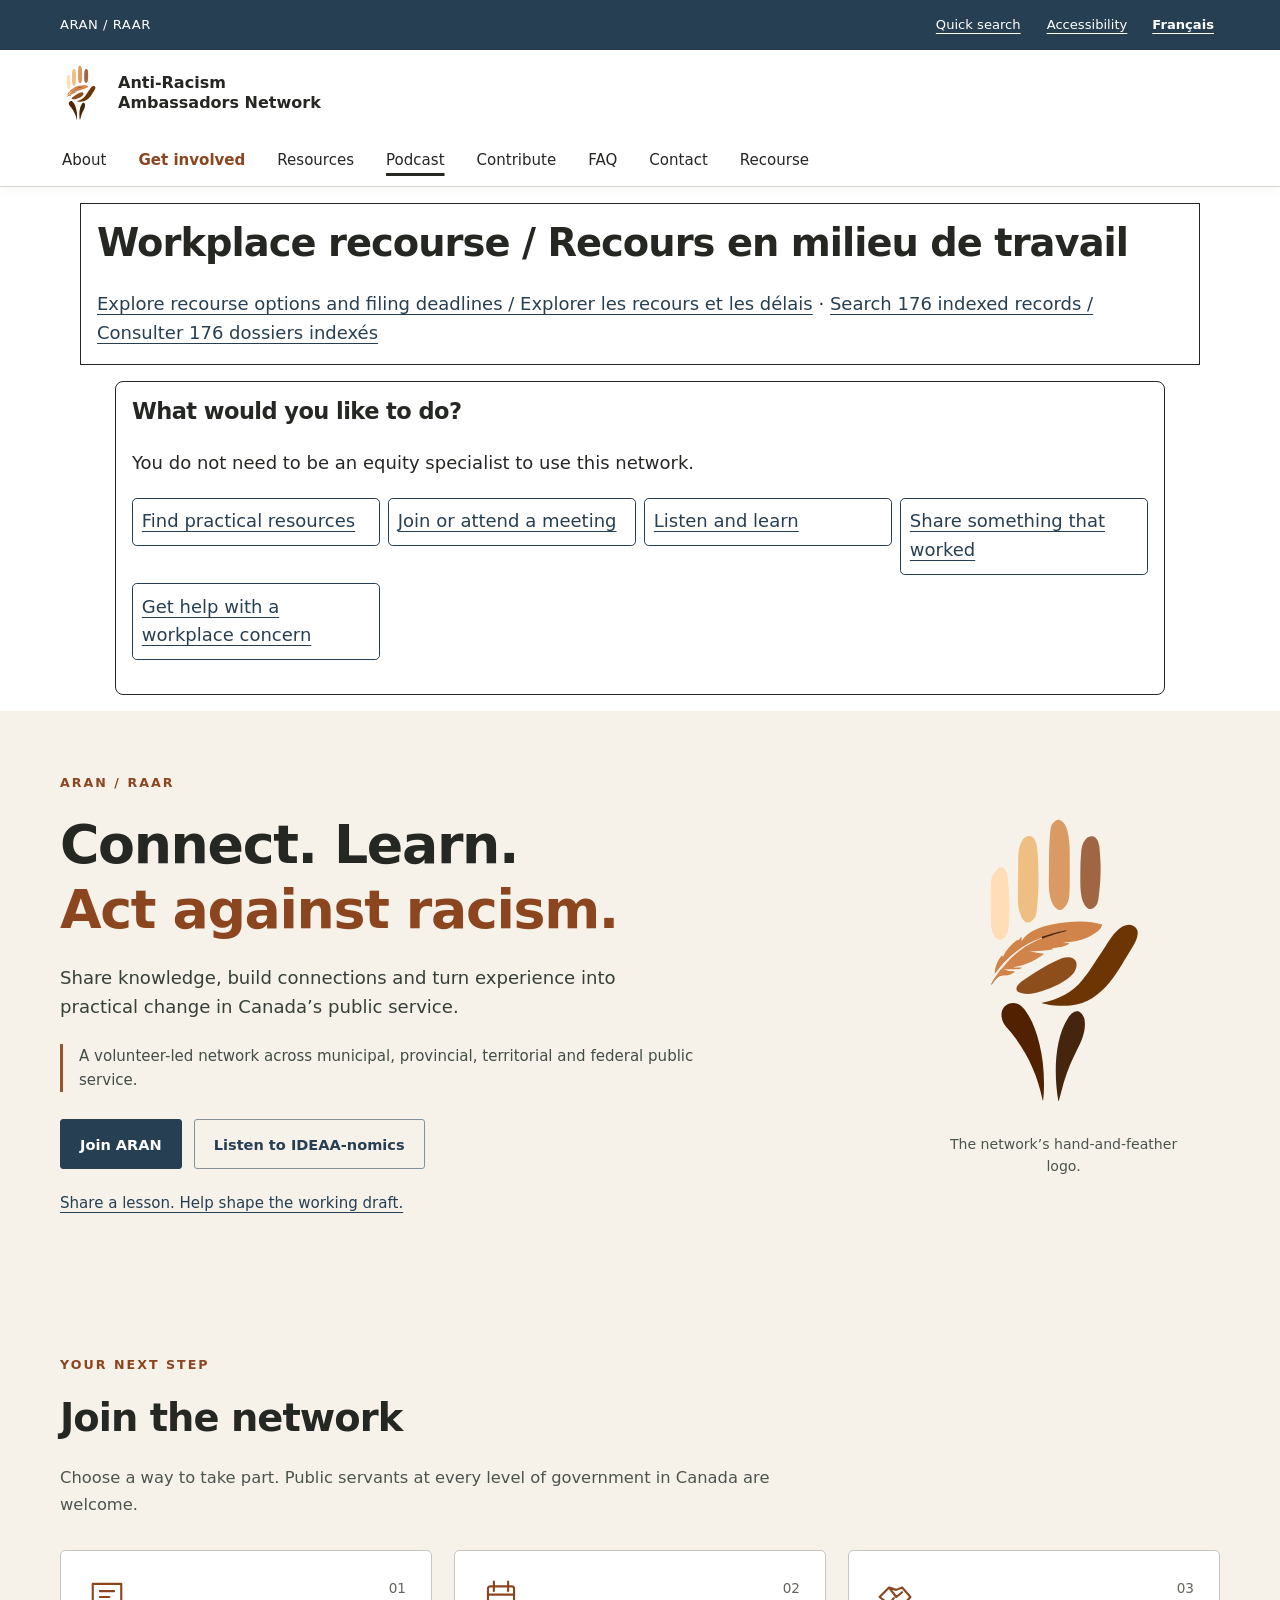
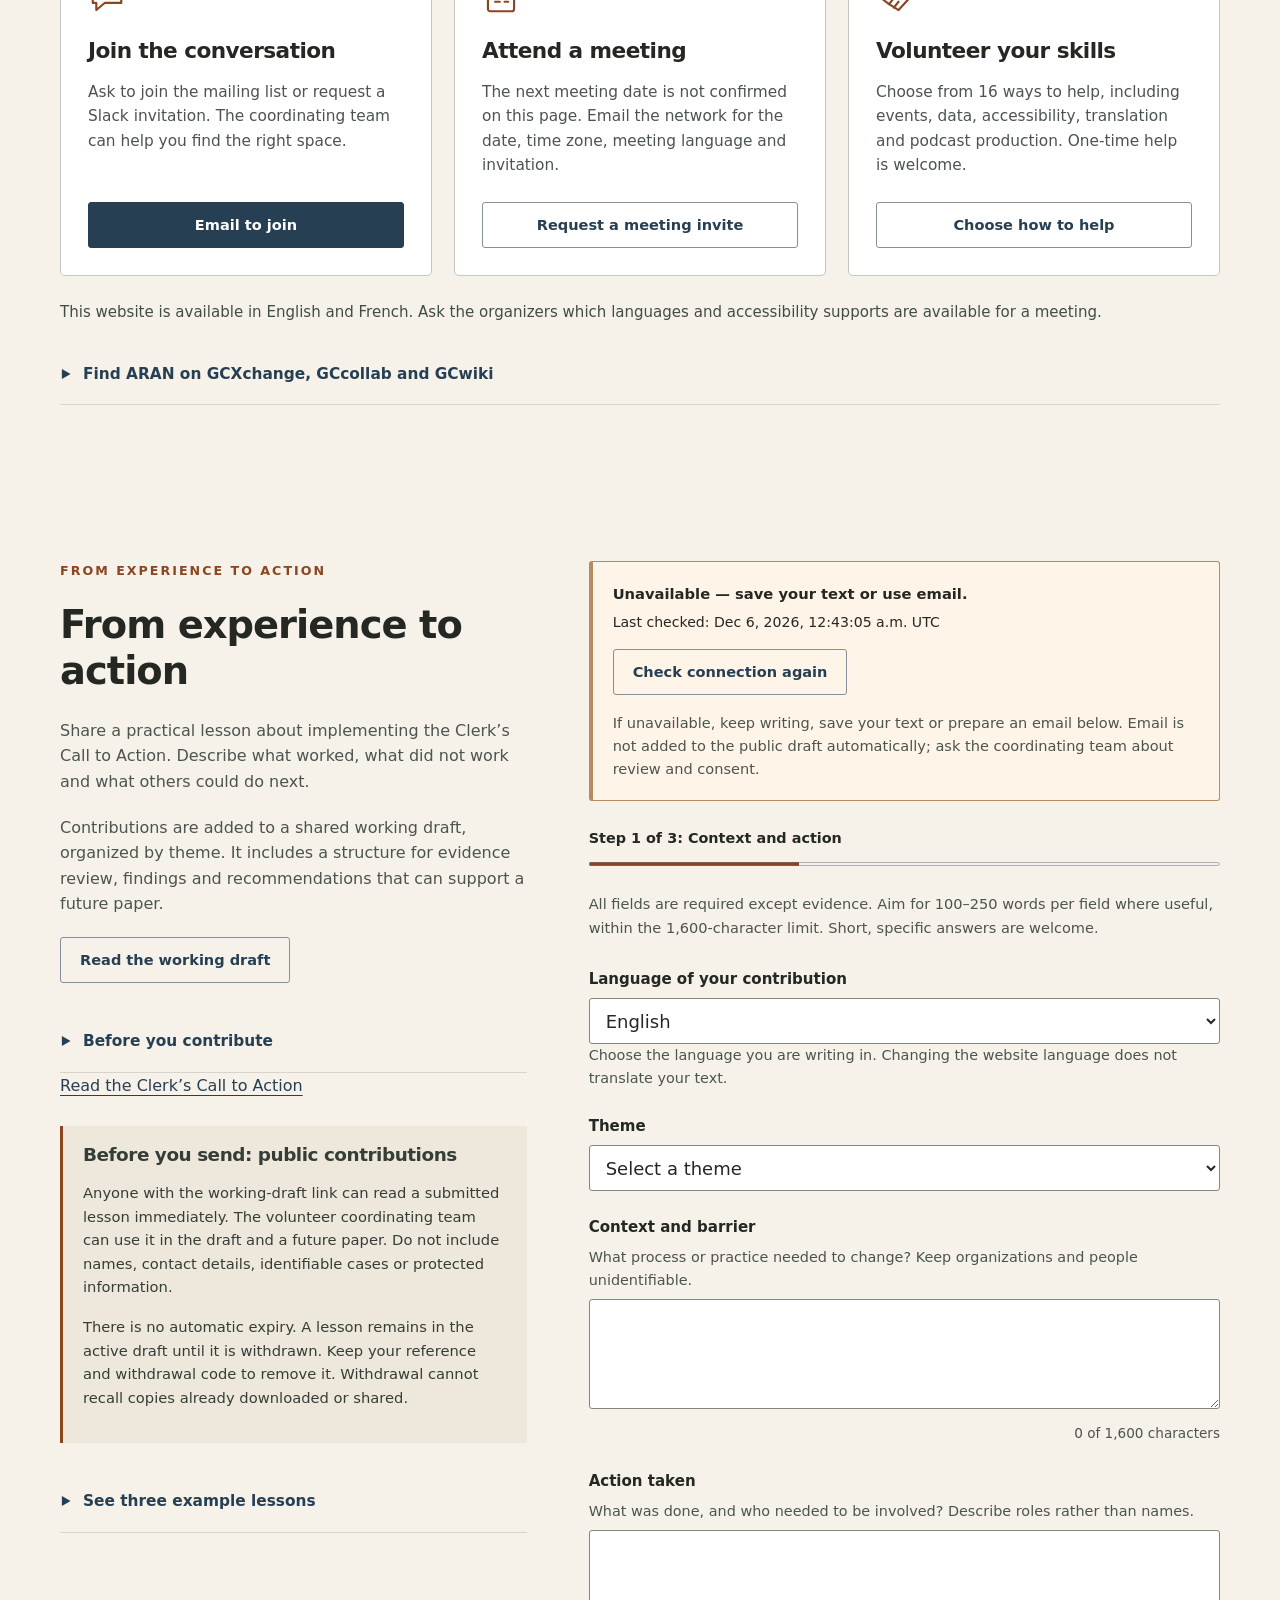
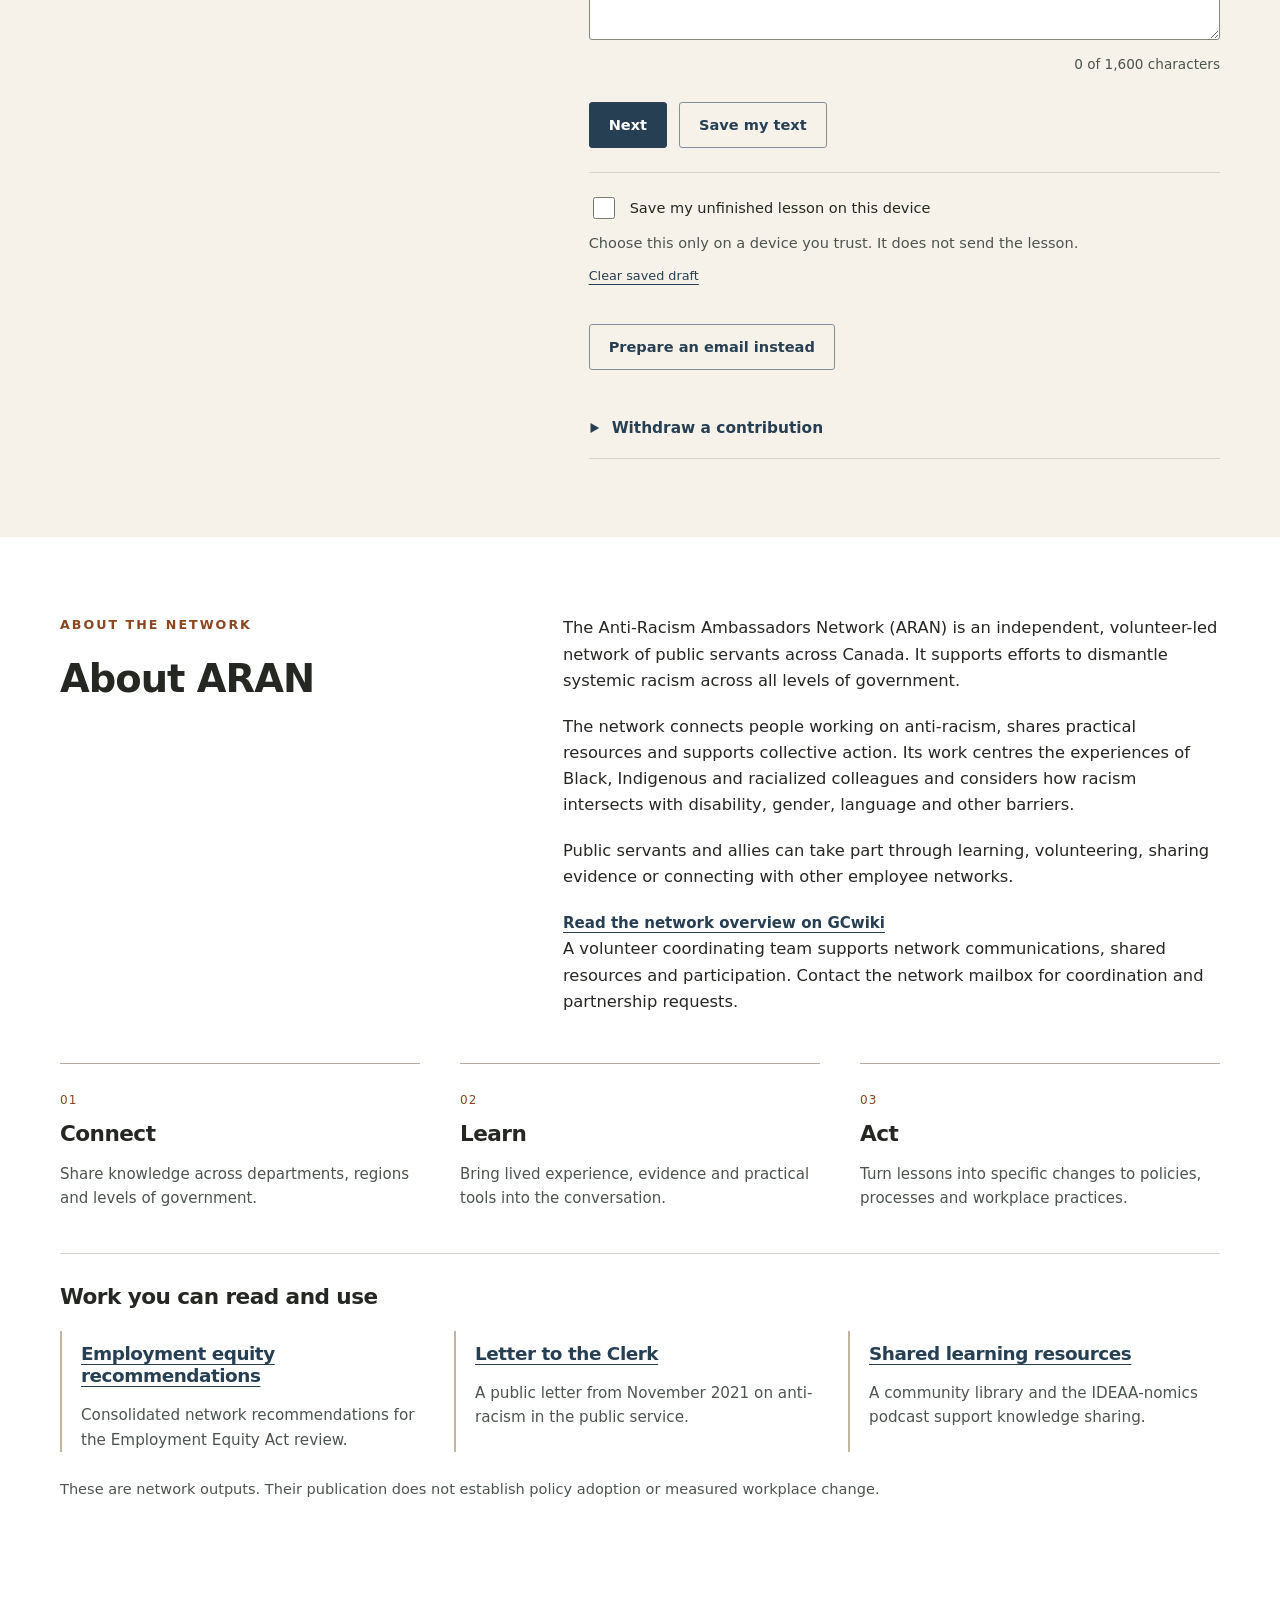
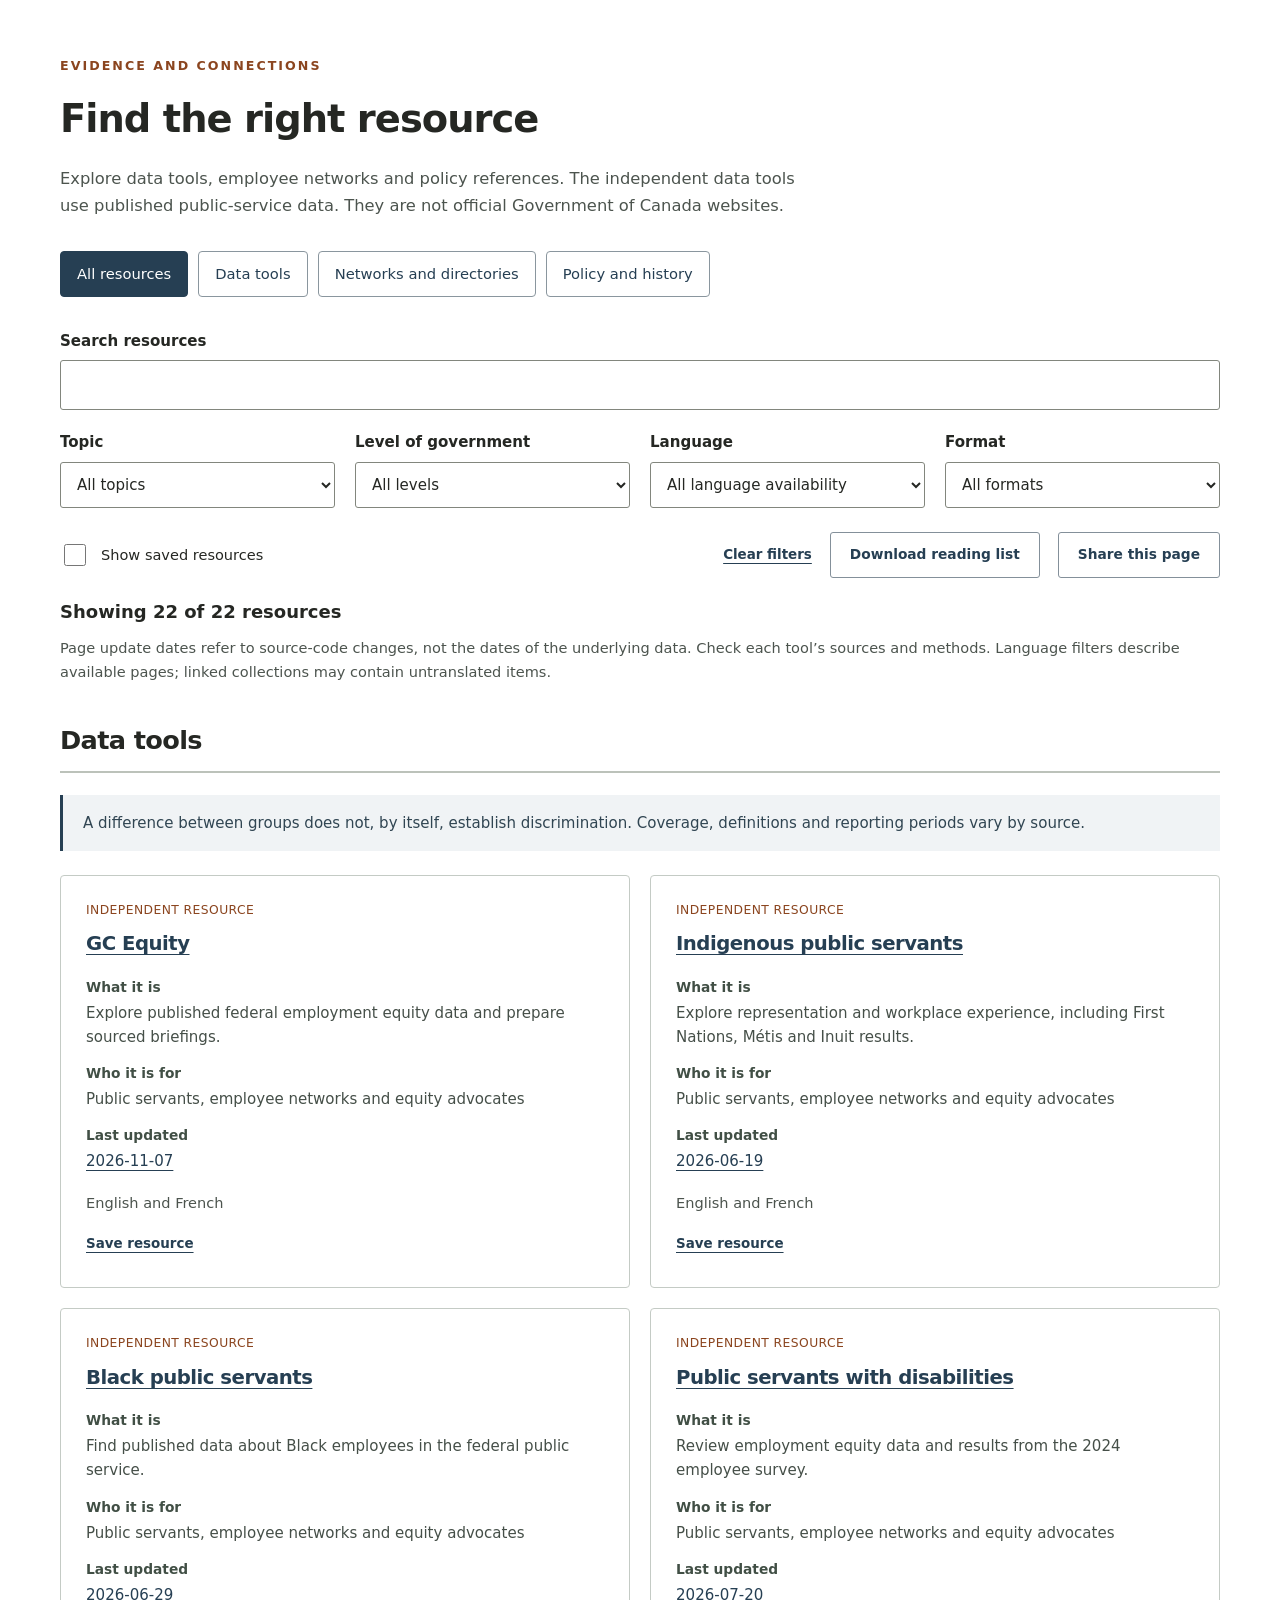
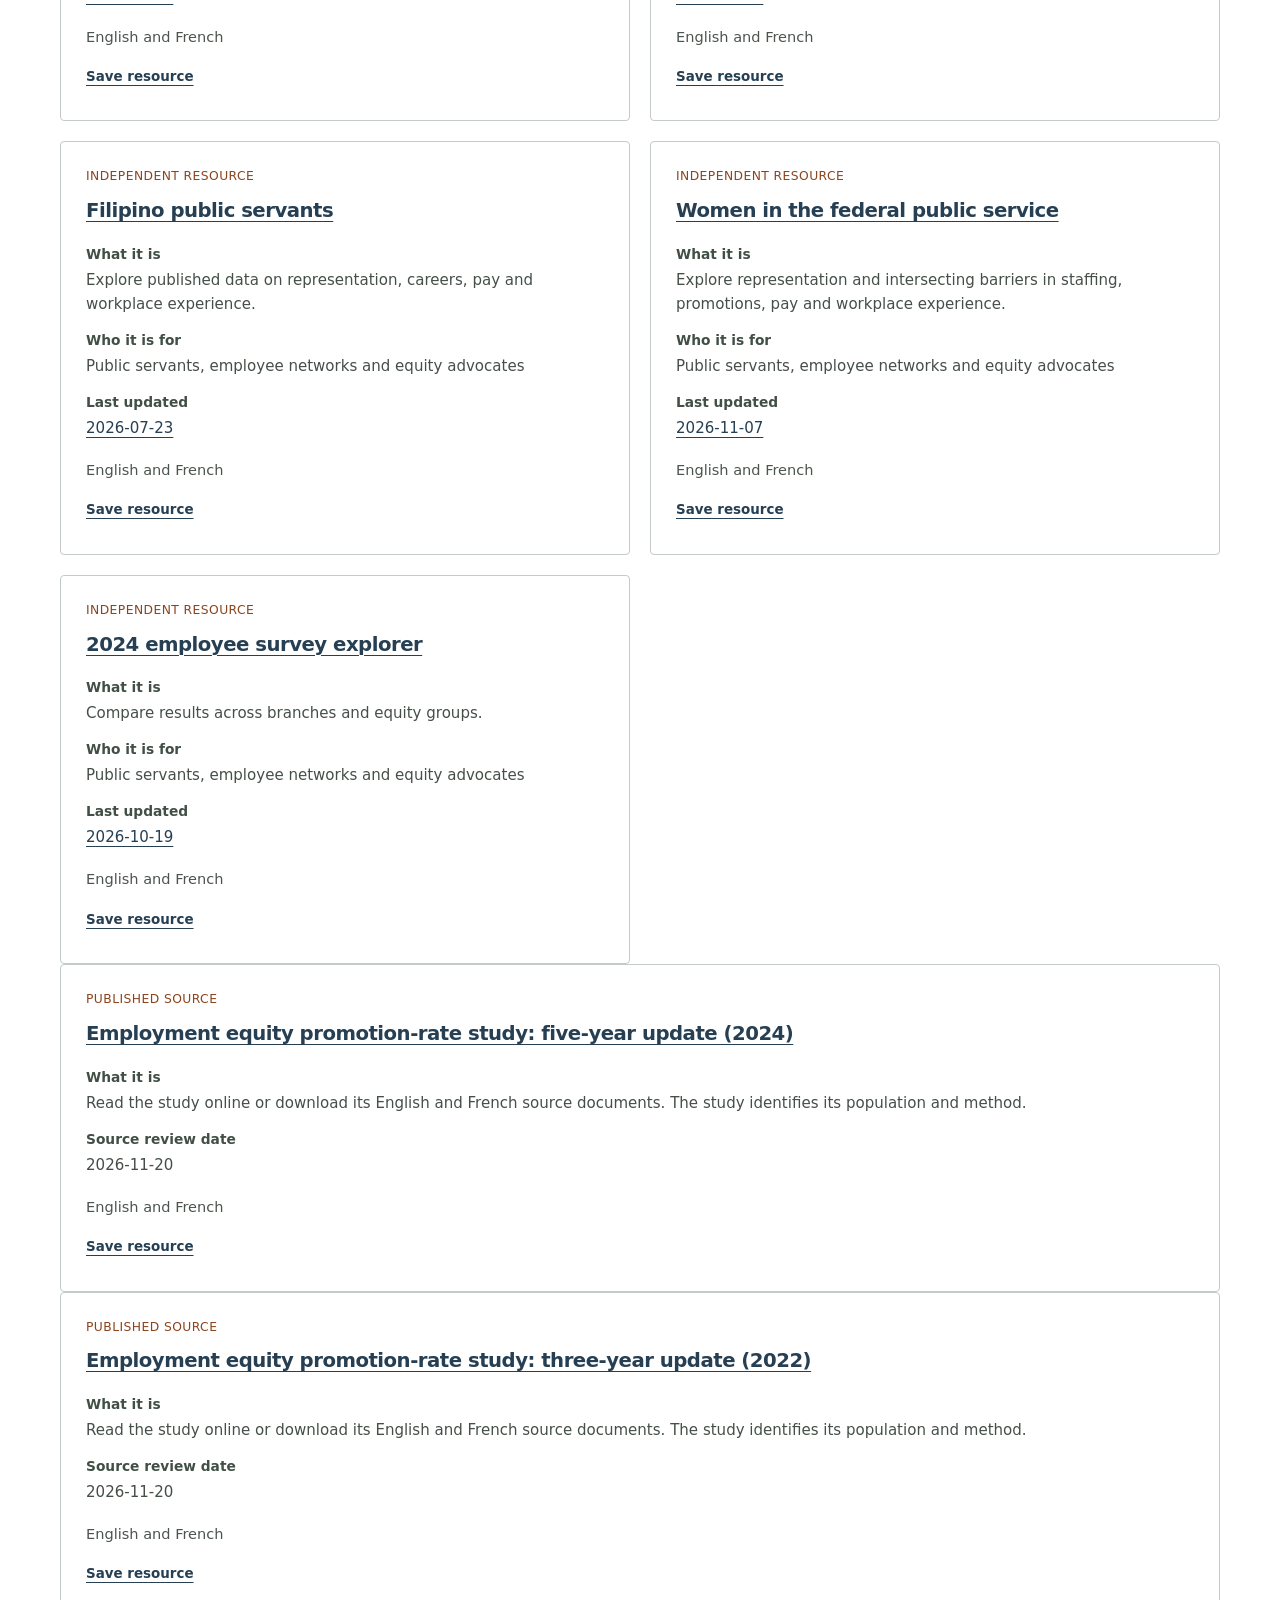
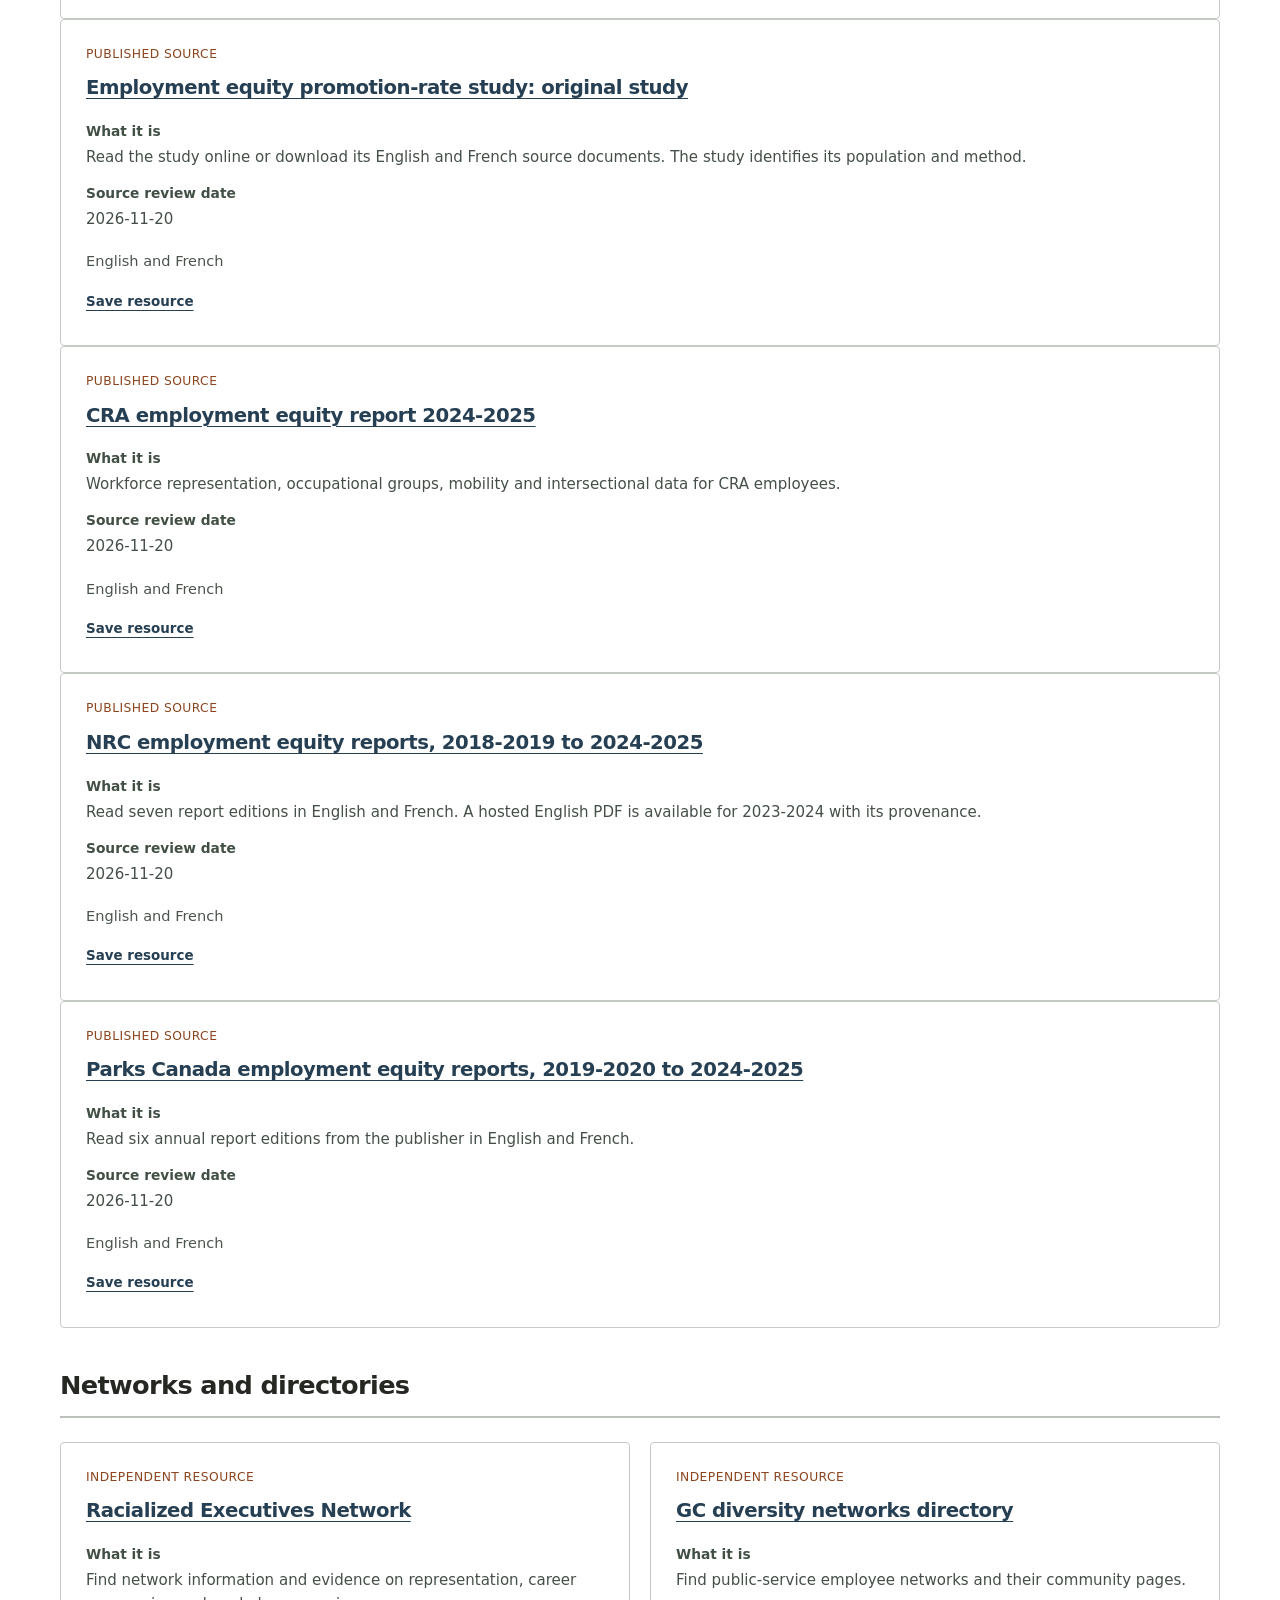
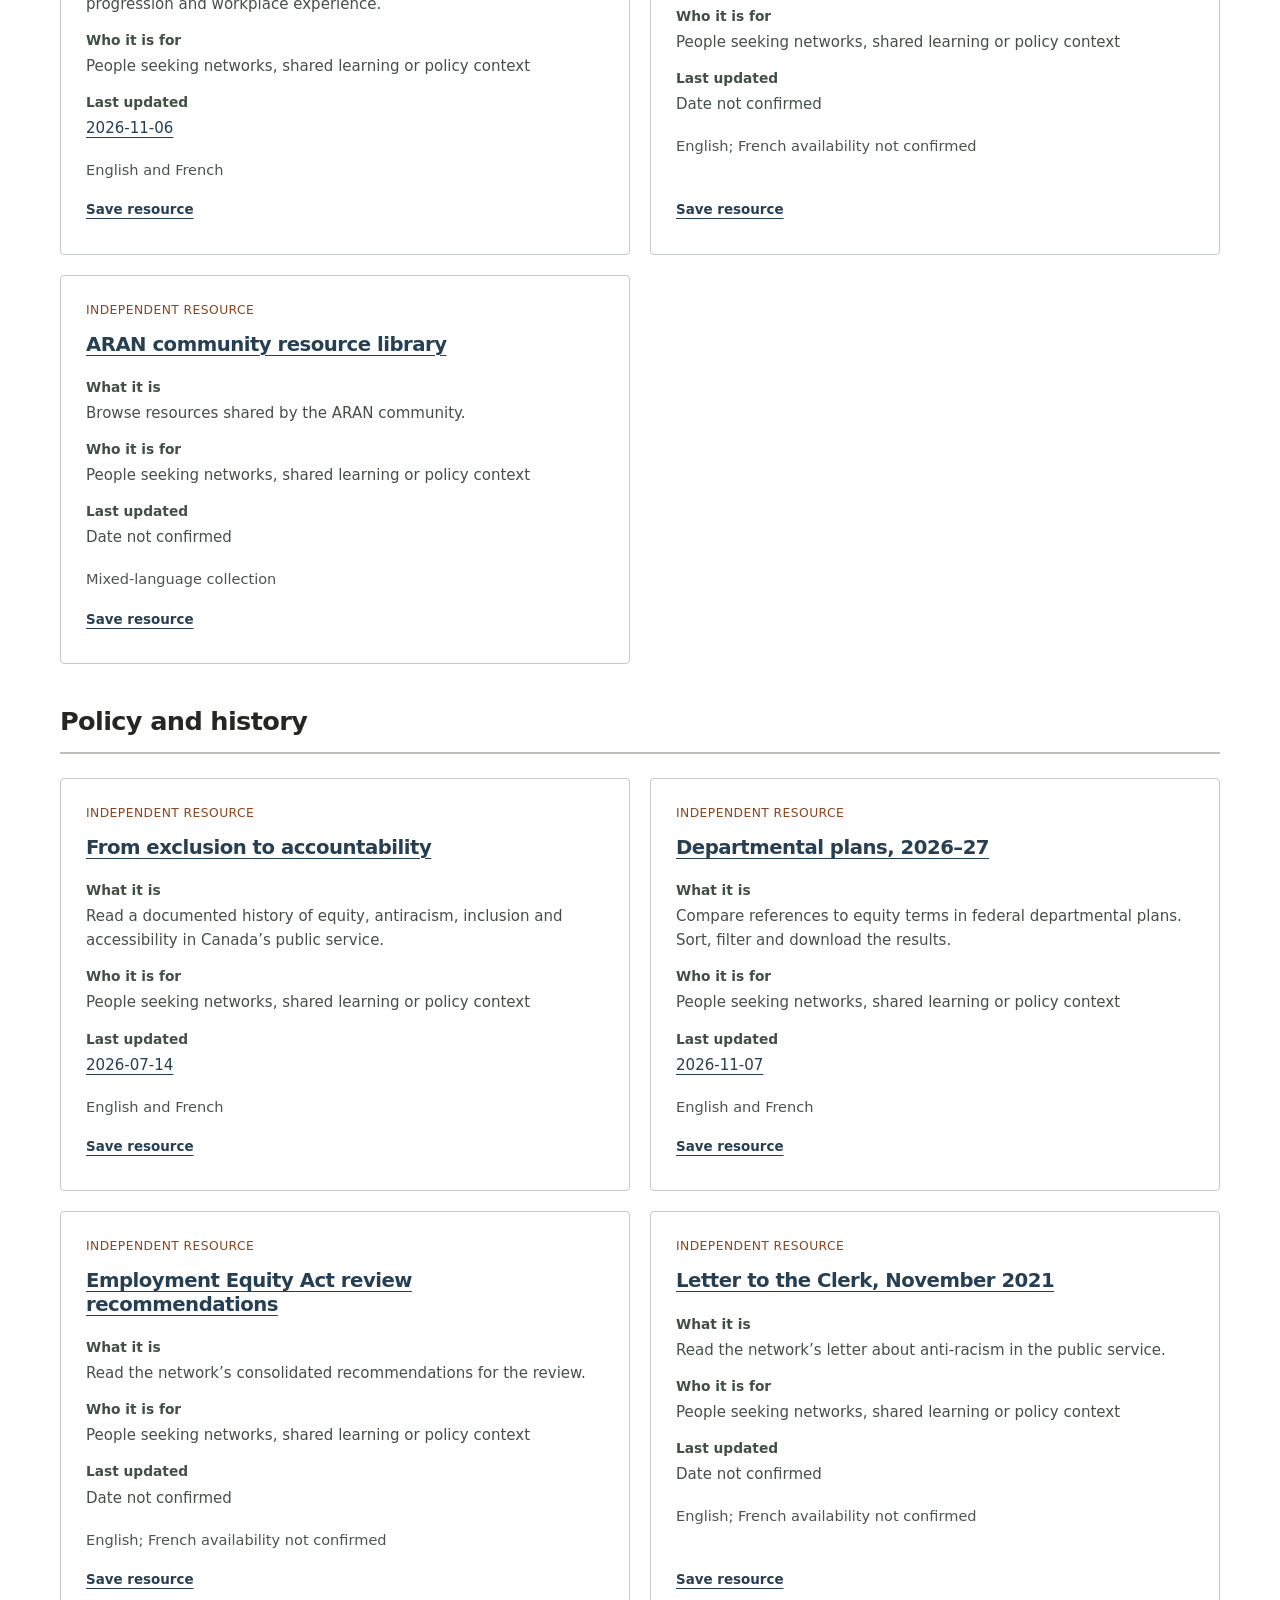
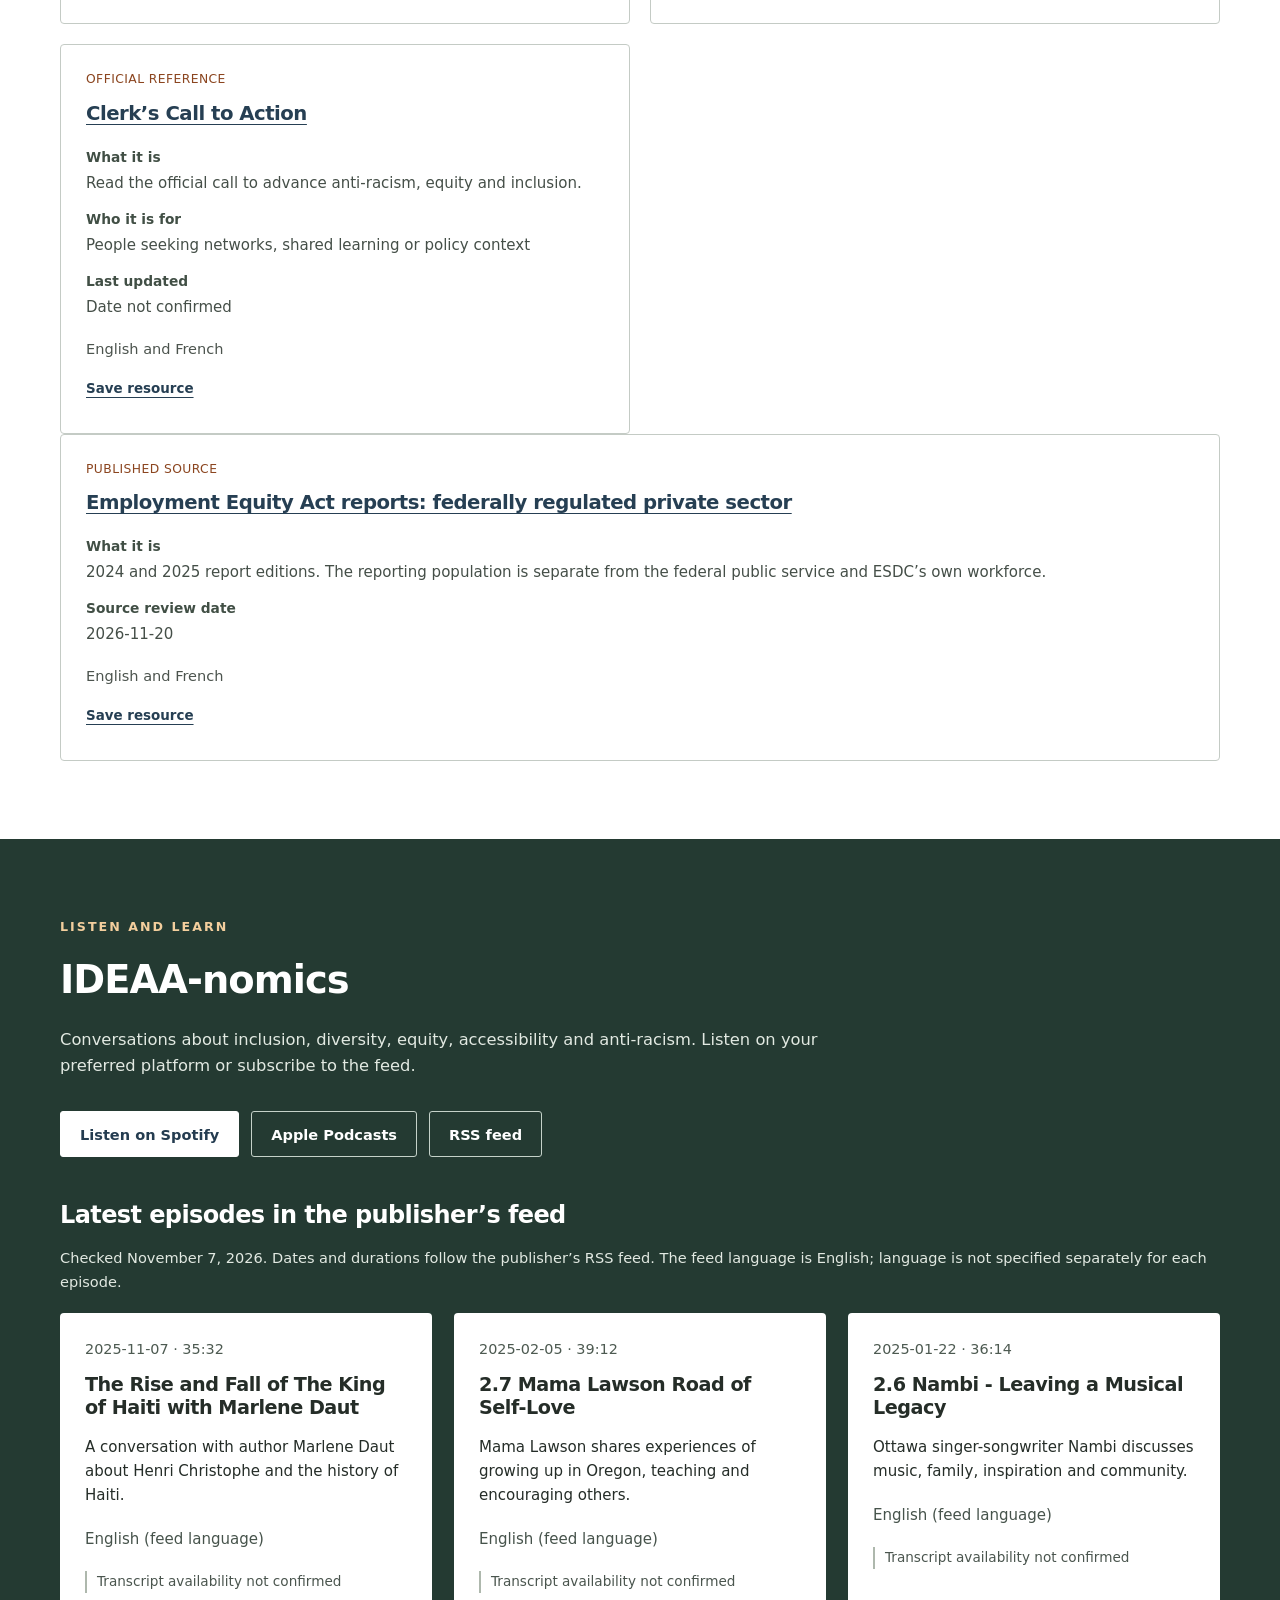
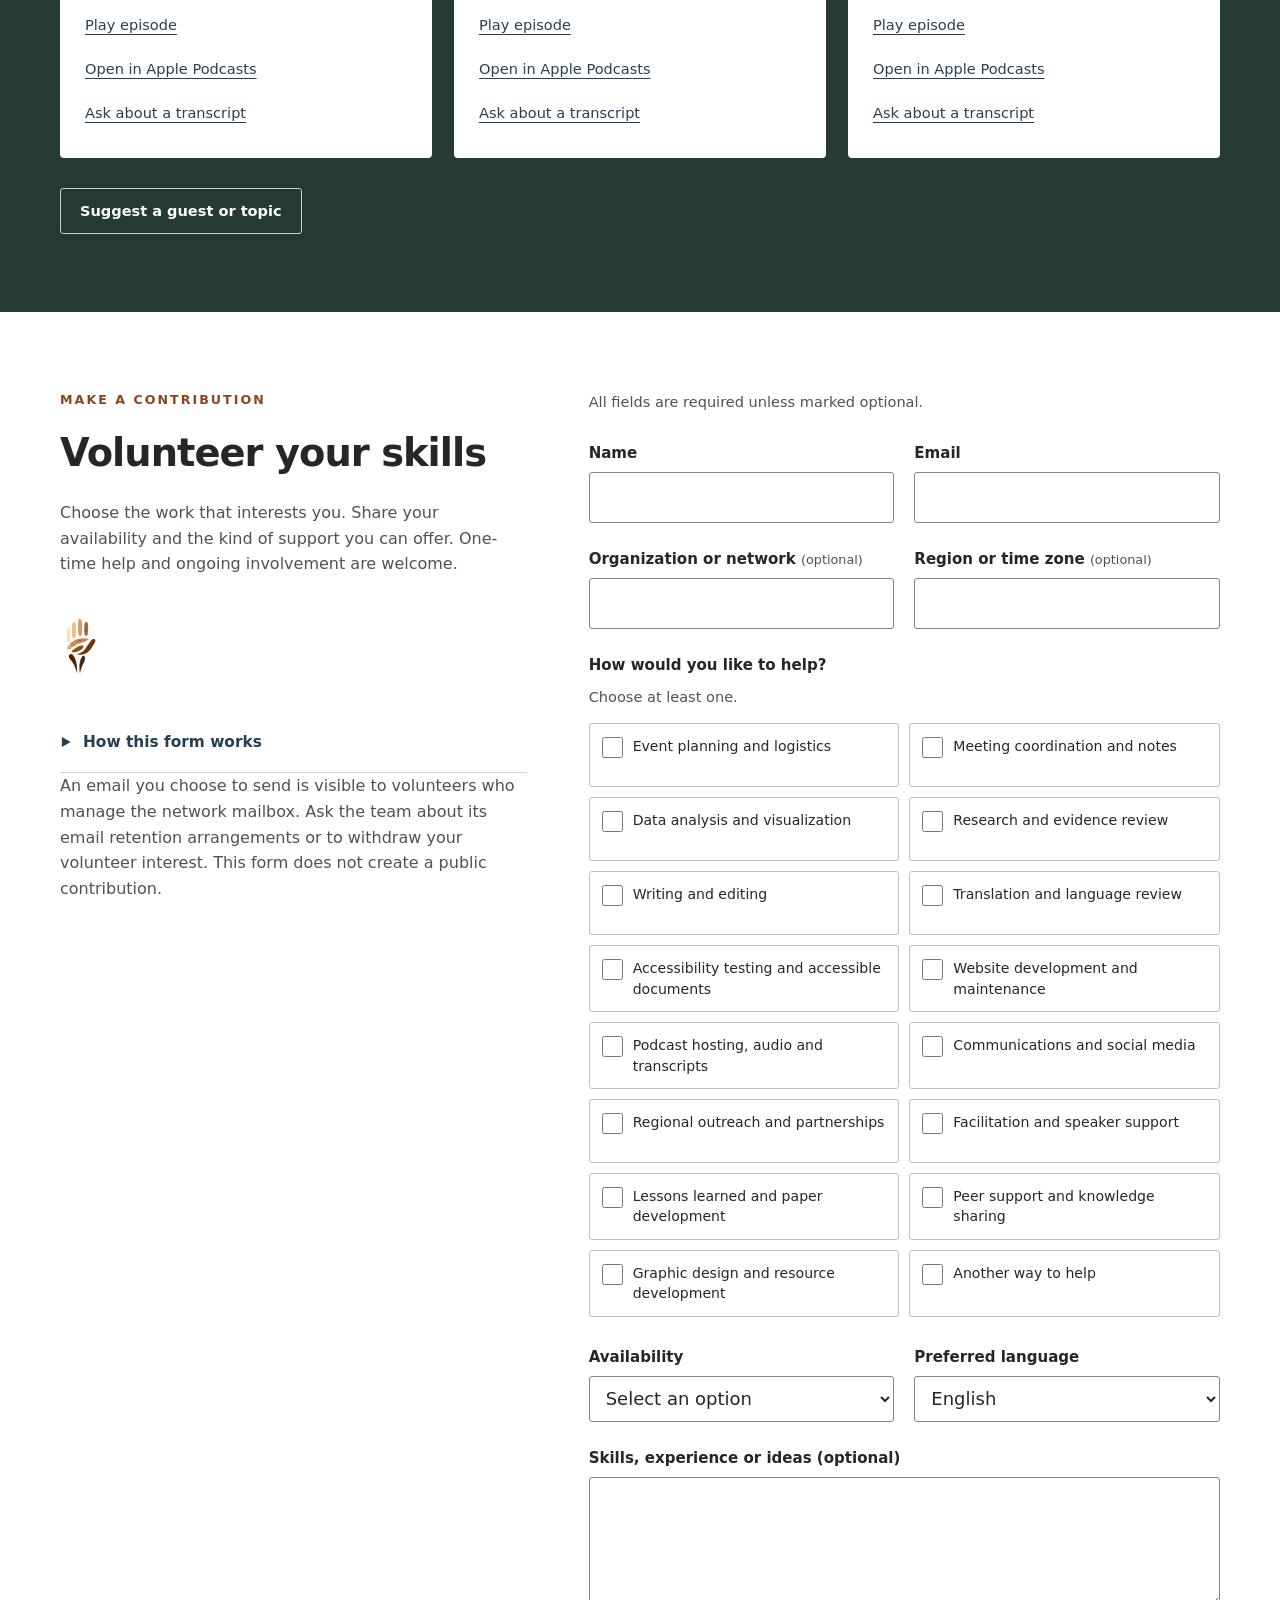
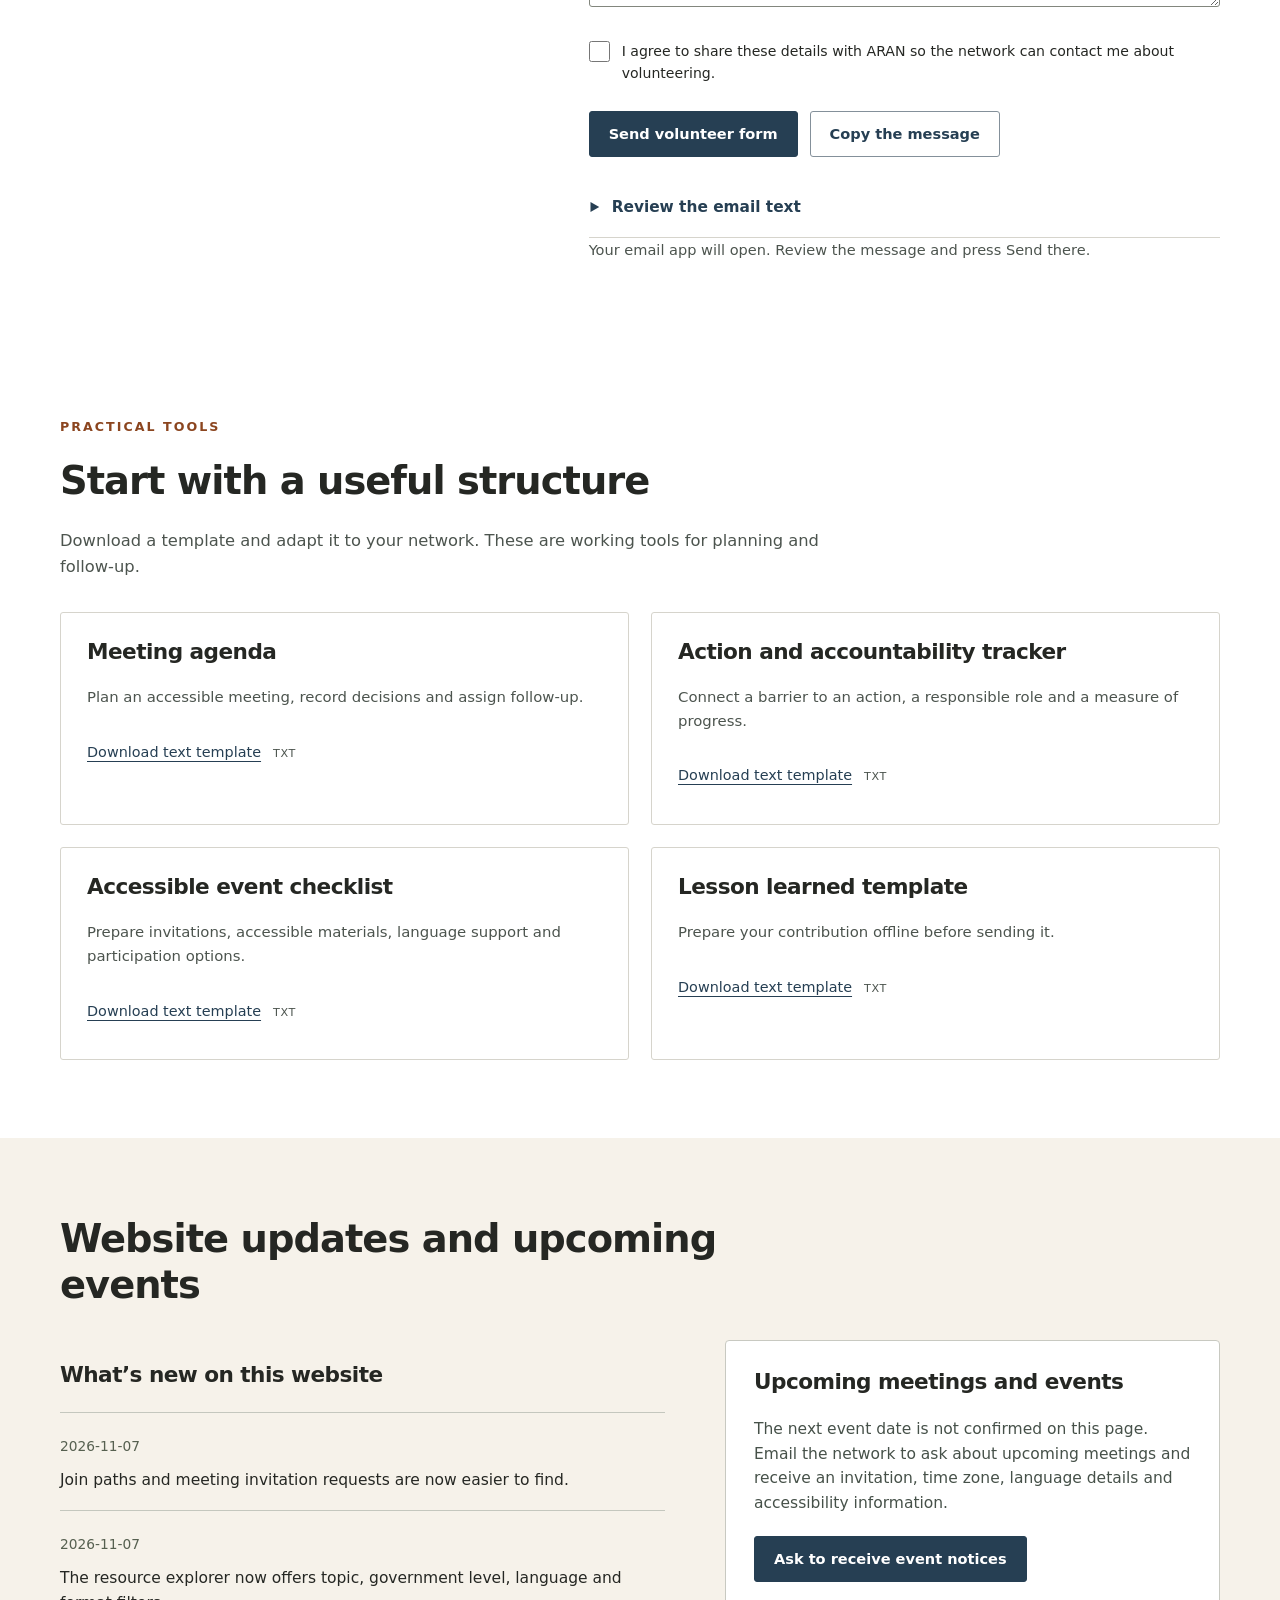
==== commit d84be809: "Restore compatibility with historical ARAN anchor links" ====
--- a/index.html
+++ b/index.html
@@ -1,4 +1,4 @@
 <!doctype html>
-<html lang="en"><head><meta charset="utf-8"><meta name="viewport" content="width=device-width, initial-scale=1"><meta name="color-scheme" content="light"><meta name="description" content="Join the Anti-Racism Ambassadors Network. Find a meeting, share a lesson and explore public-service equity resources."><title>Anti-Racism Ambassadors Network | ARAN</title><meta name="referrer" content="strict-origin-when-cross-origin"><link rel="stylesheet" href="styles.css?v=20261107-5"><script src="shared.js?v=20261107-5" defer></script><script src="app.js?v=20261107-5" defer></script><script src="enhancements.js?v=20261107-5" defer></script><link rel="stylesheet" href="enhancements.css?v=20261107-5"><link rel="manifest" href="manifest.webmanifest"><meta name="theme-color" content="#263f53"><link rel="canonical" href="https://aranpublicservants-rgb.github.io/aran-raar/"><link rel="alternate" hreflang="en" href="https://aranpublicservants-rgb.github.io/aran-raar/"><link rel="alternate" hreflang="fr" href="https://aranpublicservants-rgb.github.io/aran-raar/fr.html"><link rel="icon" type="image/svg+xml" href="assets/aran-icon.svg"><meta property="og:title" content="Anti-Racism Ambassadors Network | ARAN"><meta property="og:description" content="Join the Anti-Racism Ambassadors Network. Find a meeting, share a lesson and explore public-service equity resources."><meta property="og:type" content="website"><meta property="og:url" content="https://aranpublicservants-rgb.github.io/aran-raar/index.html"><meta property="og:locale" content="en_CA"><meta property="og:image" content="https://aranpublicservants-rgb.github.io/aran-raar/assets/og-aran-en.png"><meta property="og:image:width" content="1200"><meta property="og:image:height" content="630"><meta property="og:image:alt" content="Anti-Racism Ambassadors Network logo and name."><meta name="twitter:card" content="summary_large_image"><link rel="stylesheet" href="site-v3.css?v=20261107-5"><script src="ui.js?v=20261107-5" defer></script><style>.first-visit{max-width:1050px;margin:1rem auto;padding:1rem;box-sizing:border-box;border:1px solid currentColor;border-radius:.5rem}.first-visit h2{font-size:1.25em;margin-top:0}.first-visit ul{display:grid;grid-template-columns:repeat(auto-fit,minmax(min(100%,230px),1fr));gap:.5rem;list-style:none;padding:0}.first-visit a{display:block;padding:.55rem;border:1px solid currentColor;border-radius:.3rem;text-decoration:underline}.first-visit a:focus-visible{outline:3px solid currentColor;outline-offset:3px}</style></head><body data-page="home"><a class="skip" href="#main"><span data-lang="en" lang="en">Skip to main content</span></a><div class="sticky-shell"><div class="identity-line"><div class="container identity-inner"><span>ARAN / RAAR</span><div class="utility-actions"><button type="button" class="utility-button" data-open-search><span data-lang="en" lang="en">Quick search</span></button><button type="button" class="utility-button" data-open-access><span data-lang="en" lang="en">Accessibility</span></button><a id="language-link" href="fr.html?v=20261107-5" lang="fr" hreflang="fr">Français</a></div></div></div><header class="site-header"><div class="container header-inner"><a class="brand" href="#top"><img class="brand-mark" src="assets/aran-logo.svg" alt="" width="44" height="58"><span class="brand-name"><span data-lang="en" lang="en">Anti-Racism<br>Ambassadors Network</span></span></a><button class="menu-toggle" id="menu-toggle" type="button" aria-expanded="false" aria-controls="primary-nav" hidden><span data-lang="en" lang="en">Menu</span></button><nav id="primary-nav" class="section-nav" aria-label="Main navigation" data-aria-en="Main navigation" data-aria-fr="Menu principal"><a href="#about" class=""><span data-lang="en" lang="en">About</span></a><a href="#join" class="nav-action"><span data-lang="en" lang="en">Get involved</span></a><a href="#resources" class=""><span data-lang="en" lang="en">Resources</span></a><a href="#podcast" class=""><span data-lang="en" lang="en">Podcast</span></a><a href="#lessons" class=""><span data-lang="en" lang="en">Contribute</span></a><a href="#faq" class=""><span data-lang="en" lang="en">FAQ</span></a><a href="#contact" class=""><span data-lang="en" lang="en">Contact</span></a><a href="recourse/">Recourse</a></nav></div></header></div><main id="main" tabindex="-1"><section id="recourse-start" aria-labelledby="recourse-start-title" style="max-width:70rem;margin:1rem auto;padding:1rem;border:1px solid currentColor"><h2 id="recourse-start-title">Workplace recourse / <span lang="fr">Recours en milieu de travail</span></h2><p><a href="recourse/">Explore recourse options and filing deadlines / Explorer les recours et les délais</a> · <a href="recourse/cases/">Search 176 indexed records / Consulter 176 dossiers indexés</a></p></section><section class="first-visit" data-first-visit="1" lang="en" aria-label="What would you like to do?"><h2>What would you like to do?</h2><p>You do not need to be an equity specialist to use this network.</p><ul><li><a href="#resources">Find practical resources</a></li><li><a href="#join">Join or attend a meeting</a></li><li><a href="#podcast">Listen and learn</a></li><li><a href="#lessons">Share something that worked</a></li><li><a href="recourse/">Get help with a workplace concern</a></li></ul></section><section id="top" class="hero"><div class="container hero-grid"><div class="hero-copy"><p class="eyebrow">ARAN / RAAR</p><h1><span data-lang="en" lang="en">Connect. Learn.<br><span class="accent">Act against racism.</span></span></h1><p class="hero-summary"><span data-lang="en" lang="en">Share knowledge, build connections and turn experience into practical change in Canada’s public service.</span></p><p class="proof-line"><span data-lang="en" lang="en">A volunteer-led network across municipal, provincial, territorial and federal public service.</span></p><div class="actions"><a href="#join" class="button primary"><span data-lang="en" lang="en">Join ARAN</span></a><a href="#podcast" class="button secondary"><span data-lang="en" lang="en">Listen to IDEAA-nomics</span></a></div><p class="hero-next"><a href="#lessons" class=""><span data-lang="en" lang="en">Share a lesson. Help shape the working draft.</span></a></p></div><figure class="hero-art"><img class="hero-logo" src="assets/aran-logo.svg" width="408" height="746" fetchpriority="high" alt="ARAN logo: a raised hand in several colours with a feather." data-alt-en="ARAN logo: a raised hand in several colours with a feather." data-alt-fr="Logo du RAAR : une main levée de plusieurs couleurs accompagnée d’une plume."><figcaption><span data-lang="en" lang="en">The network’s hand-and-feather logo.</span></figcaption></figure></div></section><section id="join" class="section section-soft"><div class="container"><div class="section-intro"><p class="eyebrow"><span data-lang="en" lang="en">Your next step</span></p><h2><span data-lang="en" lang="en">Join the network</span></h2><p><span data-lang="en" lang="en">Choose a way to take part. Public servants at every level of government in Canada are welcome.</span></p></div><div class="join-paths"><article class="join-card"><svg class="platform-icon" viewbox="0 0 32 32" fill="none" stroke="currentColor" stroke-width="1.8" stroke-linecap="round" stroke-linejoin="round" aria-hidden="true"><path d="M4 5h24v16H14l-7 6v-6H4z"></path><path d="M10 11h12M10 16h8"></path></svg><p class="step-number">01</p><h3><span data-lang="en" lang="en">Join the conversation</span></h3><p><span data-lang="en" lang="en">Ask to join the mailing list or request a Slack invitation. The coordinating team can help you find the right space.</span></p><a href="mailto:aranpublicservants@gmail.com?subject=ARAN%20%7C%20Join%20/%20Adh%C3%A9sion" class="button primary"><span data-lang="en" lang="en">Email to join</span></a></article><article class="join-card"><svg class="platform-icon" viewbox="0 0 32 32" fill="none" stroke="currentColor" stroke-width="1.8" stroke-linecap="round" stroke-linejoin="round" aria-hidden="true"><rect x="5" y="7" width="22" height="21" rx="2"></rect><path d="M10 3v8M22 3v8M5 14h22M11 20h4M19 20h3"></path></svg><p class="step-number">02</p><h3><span data-lang="en" lang="en">Attend a meeting</span></h3><p><span data-lang="en" lang="en">The next meeting date is not confirmed on this page. Email the network for the date, time zone, meeting language and invitation.</span></p><a href="mailto:aranpublicservants@gmail.com?subject=ARAN%20%7C%20Next%20meeting%20invitation%20/%20Invitation%20%C3%A0%20la%20prochaine%20r%C3%A9union" class="button secondary"><span data-lang="en" lang="en">Request a meeting invite</span></a></article><article class="join-card"><svg class="platform-icon" viewbox="0 0 32 32" fill="none" stroke="currentColor" stroke-width="1.8" stroke-linecap="round" stroke-linejoin="round" aria-hidden="true"><path d="m3 16 8-8 6 2 5-2 7 8-10 11-8-5zM11 8l6 8 5-4M11 22l4-5M15 25l4-5"></path></svg><p class="step-number">03</p><h3><span data-lang="en" lang="en">Volunteer your skills</span></h3><p><span data-lang="en" lang="en">Choose from 16 ways to help, including events, data, accessibility, translation and podcast production. One-time help is welcome.</span></p><a href="#volunteer" class="button secondary"><span data-lang="en" lang="en">Choose how to help</span></a></article></div><p class="language-note"><span data-lang="en" lang="en">This website is available in English and French. Ask the organizers which languages and accessibility supports are available for a meeting.</span></p><details class="platform-details"><summary><span data-lang="en" lang="en">Find ARAN on GCXchange, GCcollab and GCwiki</span></summary><div class="community-grid"><article class="community-card"><svg class="platform-icon" viewbox="0 0 32 32" fill="none" stroke="currentColor" stroke-width="1.8" stroke-linecap="round" stroke-linejoin="round" aria-hidden="true"><path d="M5 10h23l-6-6M27 23H4l6 6M28 10l-6 6M4 23l6-6"></path></svg><h3>GCXchange</h3><p class="access-badge"><span data-lang="en" lang="en">GC account and access approval</span></p><p><span data-lang="en" lang="en">Complete the community agreement before requesting access to the ARAN community.</span></p><a href="https://teams.microsoft.com/l/team/19%3AZy6_RB1KDDriN8EOkrzIkypdje5U9t5RdSOGGqIV9tg1%40thread.tacv2/conversations?groupId=77e383b9-1520-4870-a8b1-5be14ca9e9aa&amp;tenantId=f6a7234d-bc9b-4520-ad5f-70669c2c7a9c" class="text-link"><span data-lang="en" lang="en">Open GCXchange</span></a></article><article class="community-card"><svg class="platform-icon" viewbox="0 0 32 32" fill="none" stroke="currentColor" stroke-width="1.8" stroke-linecap="round" stroke-linejoin="round" aria-hidden="true"><circle cx="7" cy="7" r="4"></circle><circle cx="25" cy="11" r="4"></circle><circle cx="15" cy="26" r="4"></circle><path d="m11 8 10 2M9 11l4 11M22 15l-5 7"></path></svg><h3>GCcollab</h3><p class="access-badge"><span data-lang="en" lang="en">Account may be required</span></p><p><span data-lang="en" lang="en">Connect with colleagues and shared resources.</span></p><a href="https://gccollab.ca/groups/profile/5752038/enanti-racism-ambassadors-networkfr" class="text-link"><span data-lang="en" lang="en">Open GCcollab</span></a></article><article class="community-card"><svg class="platform-icon" viewbox="0 0 32 32" fill="none" stroke="currentColor" stroke-width="1.8" stroke-linecap="round" stroke-linejoin="round" aria-hidden="true"><path d="M7 3h12l7 7v19H7zM19 3v8h7M12 16h9M12 21h9"></path></svg><h3>GCwiki</h3><p class="access-badge"><span data-lang="en" lang="en">Public page</span></p><p><span data-lang="en" lang="en">Read the network overview and community links.</span></p><a href="https://wiki.gccollab.ca/ARAN_ARAR" class="text-link"><span data-lang="en" lang="en">Open GCwiki</span></a></article></div><p><a href="https://forms.office.com/Pages/ResponsePage.aspx?id=8uh8clanLkGkxpUgStaNhBsF0eAER_RFqcZKPfJvE-RUOFQxSE1XVE1VSzJYN1pORVdQMTNKVFNSVS4u" class=""><span data-lang="en" lang="en">Complete the community agreement</span></a></p></details></div></section><section id="lessons" class="section section-soft"><div class="container form-layout"><div class="form-aside"><p class="eyebrow"><span data-lang="en" lang="en">From experience to action</span></p><h2><span data-lang="en" lang="en">From experience to action</span></h2><p><span data-lang="en" lang="en">Share a practical lesson about implementing the Clerk’s Call to Action. Describe what worked, what did not work and what others could do next.</span></p><p><span data-lang="en" lang="en">Contributions are added to a shared working draft, organized by theme. It includes a structure for evidence review, findings and recommendations that can support a future paper.</span></p><a class="button secondary draft-link" href="working-draft.html?v=20261107-5"><span data-lang="en" lang="en">Read the working draft</span></a><details><summary><span data-lang="en" lang="en">Before you contribute</span></summary><p><span data-lang="en" lang="en">The working draft is public. Use general descriptions. Do not include names, email addresses, case details or protected information. Contributions are self-reported and are not verified findings or network positions.</span></p><p><span data-lang="en" lang="en">A withdrawal code is provided after submission. Keep it if you may want to remove your contribution.</span></p></details><p><a href="https://www.canada.ca/en/privy-council/corporate/clerk/call-to-action-anti-racism-equity-inclusion-federal-public-service.html" data-href-en="https://www.canada.ca/en/privy-council/corporate/clerk/call-to-action-anti-racism-equity-inclusion-federal-public-service.html" data-href-fr="https://www.canada.ca/fr/conseil-prive/organisation/greffier/appel-action-faveur-lutte-contre-racisme-equite-inclusion-fonction-publique-federale.html"><span data-lang="en" lang="en">Read the Clerk’s Call to Action</span></a></p><aside class="privacy-panel" id="submission-privacy"><h3><span data-lang="en" lang="en">Before you send: public contributions</span></h3><p><span data-lang="en" lang="en">Anyone with the working-draft link can read a submitted lesson immediately. The volunteer coordinating team can use it in the draft and a future paper. Do not include names, contact details, identifiable cases or protected information.</span></p><p><span data-lang="en" lang="en">There is no automatic expiry. A lesson remains in the active draft until it is withdrawn. Keep your reference and withdrawal code to remove it. Withdrawal cannot recall copies already downloaded or shared.</span></p></aside><details class="lesson-examples"><summary><span data-lang="en" lang="en">See three example lessons</span></summary><p class="hint"><span data-lang="en" lang="en">Illustrative examples only. These fictional, anonymous examples show the structure; they are not submissions, findings or claims about an organization.</span></p><details><summary><span data-lang="en" lang="en">Making meetings easier to access</span></summary><dl><dt><span data-lang="en" lang="en">Context and barrier</span></dt><dd><span data-lang="en" lang="en">Materials arrived too late for participants to prepare.</span></dd><dt><span data-lang="en" lang="en">Action taken</span></dt><dd><span data-lang="en" lang="en">The organizer shared an accessible agenda and offered written input.</span></dd><dt><span data-lang="en" lang="en">What changed</span></dt><dd><span data-lang="en" lang="en">Participants had another way to contribute; attendance alone could not show whether access improved.</span></dd><dt><span data-lang="en" lang="en">Evidence and limits</span></dt><dd><span data-lang="en" lang="en">A short feedback check would be needed; no measured result is claimed.</span></dd><dt><span data-lang="en" lang="en">Lesson learned</span></dt><dd><span data-lang="en" lang="en">Offer more than one way to take part.</span></dd><dt><span data-lang="en" lang="en">Recommended next step</span></dt><dd><span data-lang="en" lang="en">Ask the meeting coordinator to test the options and review feedback after two meetings.</span></dd></dl></details><details><summary><span data-lang="en" lang="en">Sharing access to development opportunities</span></summary><dl><dt><span data-lang="en" lang="en">Context and barrier</span></dt><dd><span data-lang="en" lang="en">Development opportunities were shared through informal contacts.</span></dd><dt><span data-lang="en" lang="en">Action taken</span></dt><dd><span data-lang="en" lang="en">A manager tested a common notice with clear criteria and a response period.</span></dd><dt><span data-lang="en" lang="en">What changed</span></dt><dd><span data-lang="en" lang="en">The process became easier to explain; its effect on access remained to be assessed.</span></dd><dt><span data-lang="en" lang="en">Evidence and limits</span></dt><dd><span data-lang="en" lang="en">Selection and feedback data would be needed before drawing conclusions.</span></dd><dt><span data-lang="en" lang="en">Lesson learned</span></dt><dd><span data-lang="en" lang="en">Make the process visible before judging its results.</span></dd><dt><span data-lang="en" lang="en">Recommended next step</span></dt><dd><span data-lang="en" lang="en">Ask the responsible manager to review who learned about and accessed the next opportunity.</span></dd></dl></details><details><summary><span data-lang="en" lang="en">Following up on a barrier</span></summary><dl><dt><span data-lang="en" lang="en">Context and barrier</span></dt><dd><span data-lang="en" lang="en">An employee network could not see what happened after raising an issue.</span></dd><dt><span data-lang="en" lang="en">Action taken</span></dt><dd><span data-lang="en" lang="en">The coordinating team created an action log with a responsible role and review date.</span></dd><dt><span data-lang="en" lang="en">What changed</span></dt><dd><span data-lang="en" lang="en">Follow-up became visible; the barrier was not yet shown to be resolved.</span></dd><dt><span data-lang="en" lang="en">Evidence and limits</span></dt><dd><span data-lang="en" lang="en">An action log records activity, not proof that a barrier has been removed.</span></dd><dt><span data-lang="en" lang="en">Lesson learned</span></dt><dd><span data-lang="en" lang="en">Separate action taken from the result people experience.</span></dd><dt><span data-lang="en" lang="en">Recommended next step</span></dt><dd><span data-lang="en" lang="en">Have the responsible function report the result and seek network feedback at the next review.</span></dd></dl></details></details></div><div><div class="connection-panel" id="contribution-connection"><p id="connection-status" role="status"><span data-lang="en" lang="en">Checking the contribution service…</span></p><button type="button" class="button secondary" id="retry-connection"><span data-lang="en" lang="en">Check connection again</span></button><p class="hint"><span data-lang="en" lang="en">If unavailable, keep writing, save your text or prepare an email below. Email is not added to the public draft automatically; ask the coordinating team about review and consent.</span></p></div><form id="lesson-form" novalidate><div class="lesson-progress"><span id="lesson-step-label"></span><progress id="lesson-progress" max="3" value="1" aria-label="Contribution progress" data-aria-en="Contribution progress" data-aria-fr="Progression de la contribution"></progress></div><div class="form-errors" id="lesson-errors" tabindex="-1" hidden></div><p class="form-help"><span data-lang="en" lang="en">All fields are required except evidence. Aim for 100–250 words per field where useful, within the 1,600-character limit. Short, specific answers are welcome.</span></p><div class="field"><label for="lesson-language"><span data-lang="en" lang="en">Language of your contribution</span></label><select id="lesson-language" name="writing-language"><option value="en" data-option-en="English" data-option-fr="Anglais" selected>English</option><option value="fr" data-option-en="French" data-option-fr="Français">French</option></select><p class="hint"><span data-lang="en" lang="en">Choose the language you are writing in. Changing the website language does not translate your text.</span></p></div><div class="field"><label for="lesson-topic"><span data-lang="en" lang="en">Theme</span></label><select id="lesson-topic" name="topic" required><option value="" data-option-en="Select a theme" data-option-fr="Choisir un thème">Select a theme</option><option value="accountability" data-option-en="Leadership and accountability" data-option-fr="Leadership et responsabilisation">Leadership and accountability</option><option value="staffing" data-option-en="Hiring and career development" data-option-fr="Embauche et perfectionnement professionnel">Hiring and career development</option><option value="data" data-option-en="Data and measurement" data-option-fr="Données et mesure des progrès">Data and measurement</option><option value="networks" data-option-en="Employee networks and participation" data-option-fr="Réseaux et participation des employés">Employee networks and participation</option><option value="learning" data-option-en="Learning and workplace culture" data-option-fr="Apprentissage et culture au travail">Learning and workplace culture</option><option value="accessibility" data-option-en="Accessibility and intersecting barriers" data-option-fr="Accessibilité et obstacles intersectionnels">Accessibility and intersecting barriers</option><option value="language" data-option-en="Language and regional access" data-option-fr="Langues et accès en région">Language and regional access</option><option value="other" data-option-en="Other practical improvements" data-option-fr="Autres améliorations concrètes">Other practical improvements</option></select><p id="lesson-topic-error" class="field-error" hidden></p></div><div class="field"><label for="lesson-context"><span data-lang="en" lang="en">Context and barrier</span></label><p class="hint" id="lesson-context-hint"><span data-lang="en" lang="en">What process or practice needed to change? Keep organizations and people unidentifiable.</span></p><textarea id="lesson-context" name="context" rows="3" maxlength="1600" required minlength="10" aria-describedby="lesson-context-hint"></textarea><p class="field-error" id="lesson-context-error" hidden></p></div><div class="field"><label for="lesson-action"><span data-lang="en" lang="en">Action taken</span></label><p class="hint" id="lesson-action-hint"><span data-lang="en" lang="en">What was done, and who needed to be involved? Describe roles rather than names.</span></p><textarea id="lesson-action" name="action" rows="3" maxlength="1600" required minlength="10" aria-describedby="lesson-action-hint"></textarea><p class="field-error" id="lesson-action-error" hidden></p></div><div class="field"><label for="lesson-outcome"><span data-lang="en" lang="en">What changed</span></label><p class="hint" id="lesson-outcome-hint"><span data-lang="en" lang="en">What improved, stayed the same or became harder? An unsuccessful attempt can teach others.</span></p><textarea id="lesson-outcome" name="outcome" rows="3" maxlength="1600" required minlength="10" aria-describedby="lesson-outcome-hint"></textarea><p class="field-error" id="lesson-outcome-error" hidden></p></div><div class="field"><label for="lesson-evidence"><span data-lang="en" lang="en">Evidence and limits (optional)</span></label><p class="hint" id="lesson-evidence-hint"><span data-lang="en" lang="en">Include public sources, dates or measures if available. Distinguish observation from verified results.</span></p><textarea id="lesson-evidence" name="evidence" rows="3" maxlength="1600" aria-describedby="lesson-evidence-hint"></textarea><p class="field-error" id="lesson-evidence-error" hidden></p></div><div class="field"><label for="lesson-lesson"><span data-lang="en" lang="en">Lesson learned</span></label><p class="hint" id="lesson-lesson-hint"><span data-lang="en" lang="en">What should someone trying a similar approach know?</span></p><textarea id="lesson-lesson" name="lesson" rows="3" maxlength="1600" required minlength="10" aria-describedby="lesson-lesson-hint"></textarea><p class="field-error" id="lesson-lesson-error" hidden></p></div><div class="field"><label for="lesson-recommendation"><span data-lang="en" lang="en">Recommended next step</span></label><p class="hint" id="lesson-recommendation-hint"><span data-lang="en" lang="en">Suggest a specific action, a responsible role and a way to assess progress.</span></p><textarea id="lesson-recommendation" name="recommendation" rows="3" maxlength="1600" required minlength="10" aria-describedby="lesson-recommendation-hint"></textarea><p class="field-error" id="lesson-recommendation-error" hidden></p></div><div class="trap" aria-hidden="true"><label for="lesson-website">Website</label><input id="lesson-website" name="website" tabindex="-1" autocomplete="off"></div><label class="consent"><input id="lesson-consent" type="checkbox" required><span><span data-lang="en" lang="en">I have removed identifying and protected information. I agree that this contribution may appear in the public working draft and be used, without personal attribution, in a future network paper.</span></span></label><p id="lesson-consent-error" class="field-error" hidden></p><div class="actions"><button class="button secondary" type="button" id="lesson-back" hidden><span data-lang="en" lang="en">Previous</span></button><button class="button primary" type="button" id="lesson-next" hidden><span data-lang="en" lang="en">Next</span></button><button class="button primary" type="submit" id="lesson-send"><span data-lang="en" lang="en">Send to the working draft</span></button><button class="button secondary" type="button" id="download-lesson"><span data-lang="en" lang="en">Save my text</span></button></div><div class="draft-save"><label class="preference"><input type="checkbox" id="keep-local-draft"><span><span data-lang="en" lang="en">Save my unfinished lesson on this device</span></span></label><p class="hint"><span data-lang="en" lang="en">Choose this only on a device you trust. It does not send the lesson.</span></p><button type="button" class="text-button" id="clear-local-draft"><span data-lang="en" lang="en">Clear saved draft</span></button><p id="local-draft-status" role="status"></p></div><div class="actions"><button class="button secondary" type="button" id="email-lesson"><span data-lang="en" lang="en">Prepare an email instead</span></button></div><p id="lesson-status" role="status"></p><div id="lesson-receipt" class="receipt" hidden tabindex="-1"></div></form><details class="withdraw"><summary><span data-lang="en" lang="en">Withdraw a contribution</span></summary><form id="withdraw-form"><div class="field"><label for="withdraw-id"><span data-lang="en" lang="en">Contribution reference</span></label><input id="withdraw-id" required autocomplete="off"></div><div class="field"><label for="withdraw-code"><span data-lang="en" lang="en">Withdrawal code</span></label><input id="withdraw-code" type="password" required autocomplete="off"></div><button type="submit" class="button secondary"><span data-lang="en" lang="en">Remove my contribution</span></button><p id="withdraw-status" role="status"></p></form></details></div></div></section><section id="about" class="section"><div class="container split"><div><p class="eyebrow"><span data-lang="en" lang="en">About the network</span></p><h2><span data-lang="en" lang="en">About ARAN</span></h2></div><div class="prose"><p><span data-lang="en" lang="en">The Anti-Racism Ambassadors Network (ARAN) is an independent, volunteer-led network of public servants across Canada. It supports efforts to dismantle systemic racism across all levels of government.</span></p><p><span data-lang="en" lang="en">The network connects people working on anti-racism, shares practical resources and supports collective action. Its work centres the experiences of Black, Indigenous and racialized colleagues and considers how racism intersects with disability, gender, language and other barriers.</span></p><p><span data-lang="en" lang="en">Public servants and allies can take part through learning, volunteering, sharing evidence or connecting with other employee networks.</span></p><a class="text-link" href="https://wiki.gccollab.ca/ARAN_ARAR"><span data-lang="en" lang="en">Read the network overview on GCwiki</span></a><p><span data-lang="en" lang="en">A volunteer coordinating team supports network communications, shared resources and participation. Contact the network mailbox for coordination and partnership requests.</span></p></div></div><div class="container work-grid"><article class="work-item"><span class="number">01</span><h3><span data-lang="en" lang="en">Connect</span></h3><p><span data-lang="en" lang="en">Share knowledge across departments, regions and levels of government.</span></p></article><article class="work-item"><span class="number">02</span><h3><span data-lang="en" lang="en">Learn</span></h3><p><span data-lang="en" lang="en">Bring lived experience, evidence and practical tools into the conversation.</span></p></article><article class="work-item"><span class="number">03</span><h3><span data-lang="en" lang="en">Act</span></h3><p><span data-lang="en" lang="en">Turn lessons into specific changes to policies, processes and workplace practices.</span></p></article></div><div class="container outputs"><h3><span data-lang="en" lang="en">Work you can read and use</span></h3><div class="outputs-grid"><article><h4><a href="https://wiki.gccollab.ca/ARAN_Employment_Equity_Act_Review" class=""><span data-lang="en" lang="en">Employment equity recommendations</span></a></h4><p><span data-lang="en" lang="en">Consolidated network recommendations for the Employment Equity Act review.</span></p></article><article><h4><a href="https://wiki.gccollab.ca/ARAN_Letter_to_the_Clerk" class=""><span data-lang="en" lang="en">Letter to the Clerk</span></a></h4><p><span data-lang="en" lang="en">A public letter from November 2021 on anti-racism in the public service.</span></p></article><article><h4><a href="https://trello.com/b/jvPOpcye/aran-community-resource-library" class=""><span data-lang="en" lang="en">Shared learning resources</span></a></h4><p><span data-lang="en" lang="en">A community library and the IDEAA-nomics podcast support knowledge sharing.</span></p></article></div><p class="hint"><span data-lang="en" lang="en">These are network outputs. Their publication does not establish policy adoption or measured workplace change.</span></p></div></section><section id="resources" class="section"><div class="container"><div class="section-intro"><p class="eyebrow"><span data-lang="en" lang="en">Evidence and connections</span></p><h2><span data-lang="en" lang="en">Find the right resource</span></h2><p><span data-lang="en" lang="en">Explore data tools, employee networks and policy references. The independent data tools use published public-service data. They are not official Government of Canada websites.</span></p></div><div class="resource-tabs" role="group" aria-label="Resource group" data-aria-en="Resource group" data-aria-fr="Groupe de ressources"><button type="button" data-resource-group="all" aria-pressed="true"><span data-lang="en" lang="en">All resources</span></button><button type="button" data-resource-group="data" aria-pressed="false"><span data-lang="en" lang="en">Data tools</span></button><button type="button" data-resource-group="networks" aria-pressed="false"><span data-lang="en" lang="en">Networks and directories</span></button><button type="button" data-resource-group="policy" aria-pressed="false"><span data-lang="en" lang="en">Policy and history</span></button></div><div class="resource-tools"><div class="field"><label for="resource-search"><span data-lang="en" lang="en">Search resources</span></label><input type="search" id="resource-search" autocomplete="off"></div><div class="field"><label for="resource-topic"><span data-lang="en" lang="en">Topic</span></label><select id="resource-topic"><option value="all" data-option-en="All topics" data-option-fr="Tous les sujets">All topics</option><option value="equity" data-option-en="Employment equity" data-option-fr="Équité en matière d’emploi">Employment equity</option><option value="indigenous" data-option-en="Indigenous public servants" data-option-fr="Fonctionnaires autochtones">Indigenous public servants</option><option value="black" data-option-en="Black public servants" data-option-fr="Fonctionnaires noirs">Black public servants</option><option value="accessibility" data-option-en="Accessibility" data-option-fr="Accessibilité">Accessibility</option><option value="filipino" data-option-en="Filipino public servants" data-option-fr="Fonctionnaires philippins">Filipino public servants</option><option value="women" data-option-en="Women" data-option-fr="Femmes">Women</option><option value="racialized" data-option-en="Racialized executives" data-option-fr="Cadres racialisés">Racialized executives</option><option value="survey" data-option-en="Employee surveys" data-option-fr="Sondages auprès des employés">Employee surveys</option><option value="networks" data-option-en="Networks" data-option-fr="Réseaux">Networks</option><option value="history" data-option-en="History" data-option-fr="Histoire">History</option><option value="policy" data-option-en="Policy and accountability" data-option-fr="Politiques et responsabilisation">Policy and accountability</option></select></div><div class="field"><label for="resource-level"><span data-lang="en" lang="en">Level of government</span></label><select id="resource-level"><option value="all" data-option-en="All levels" data-option-fr="Tous les ordres">All levels</option><option value="municipal" data-option-en="Municipal" data-option-fr="Municipal">Municipal</option><option value="provincial" data-option-en="Provincial" data-option-fr="Provincial">Provincial</option><option value="territorial" data-option-en="Territorial" data-option-fr="Territorial">Territorial</option><option value="federal" data-option-en="Federal" data-option-fr="Fédéral">Federal</option></select></div><div class="field"><label for="resource-language"><span data-lang="en" lang="en">Language</span></label><select id="resource-language"><option value="all" data-option-en="All language availability" data-option-fr="Toutes les disponibilités">All language availability</option><option value="en" data-option-en="English available" data-option-fr="Anglais offert">English available</option><option value="fr" data-option-en="French available" data-option-fr="Français offert">French available</option><option value="mixed" data-option-en="Mixed-language collection" data-option-fr="Collection multilingue">Mixed-language collection</option></select></div><div class="field"><label for="resource-format"><span data-lang="en" lang="en">Format</span></label><select id="resource-format"><option value="all" data-option-en="All formats" data-option-fr="Tous les formats">All formats</option><option value="interactive" data-option-en="Interactive tool" data-option-fr="Outil interactif">Interactive tool</option><option value="directory" data-option-en="Directory or library" data-option-fr="Répertoire ou bibliothèque">Directory or library</option><option value="webpage" data-option-en="Web page or document" data-option-fr="Page Web ou document">Web page or document</option></select></div></div><div class="saved-actions"><label class="preference"><input type="checkbox" id="show-saved"><span><span data-lang="en" lang="en">Show saved resources</span></span></label><button type="button" id="reset-resources" class="text-button"><span data-lang="en" lang="en">Clear filters</span></button><button class="button secondary" type="button" id="export-resources"><span data-lang="en" lang="en">Download reading list</span></button><button class="button secondary" type="button" id="share-page"><span data-lang="en" lang="en">Share this page</span></button></div><p id="saved-status" role="status"></p><p id="resource-count" role="status"></p><p class="hint"><span data-lang="en" lang="en">Page update dates refer to source-code changes, not the dates of the underlying data. Check each tool’s sources and methods. Language filters describe available pages; linked collections may contain untranslated items.</span></p><div id="resource-grid"><section class="resource-group" data-group="data"><h3><span data-lang="en" lang="en">Data tools</span></h3><p class="resource-caveat"><span data-lang="en" lang="en">A difference between groups does not, by itself, establish discrimination. Coverage, definitions and reporting periods vary by source.</span></p><div class="resource-grid"><article class="resource-card" data-resource-id="0" data-category="data" data-topic="equity" data-level="federal" data-languages="en fr" data-format="interactive"><p class="tag"><span data-lang="en" lang="en">Independent resource</span></p><h4><a href="https://aranpublicservants-rgb.github.io/GC-Equity-Equite-GC/" data-href-en="https://aranpublicservants-rgb.github.io/GC-Equity-Equite-GC/" data-href-fr="https://aranpublicservants-rgb.github.io/GC-Equity-Equite-GC/"><span data-lang="en" lang="en">GC Equity</span></a></h4><dl><dt><span data-lang="en" lang="en">What it is</span></dt><dd><span data-lang="en" lang="en">Explore published federal employment equity data and prepare sourced briefings.</span></dd><dt><span data-lang="en" lang="en">Who it is for</span></dt><dd><span data-lang="en" lang="en">Public servants, employee networks and equity advocates</span></dd><dt><span data-lang="en" lang="en">Last updated</span></dt><dd><a href="https://github.com/aranpublicservants-rgb/GC-Equity-Equite-GC/commit/da3e3cb9a8ebebf45e5e99b4e39f472eff1fefd7" class=""><span data-lang="en" lang="en">2026-11-07</span></a></dd></dl><p class="card-language"><span data-lang="en" lang="en">English and French</span></p></article><article class="resource-card" data-resource-id="1" data-category="data" data-topic="indigenous" data-level="federal" data-languages="en fr" data-format="interactive"><p class="tag"><span data-lang="en" lang="en">Independent resource</span></p><h4><a href="https://aranpublicservants-rgb.github.io/Indigenous-GC---GC-Autochtone/" data-href-en="https://aranpublicservants-rgb.github.io/Indigenous-GC---GC-Autochtone/" data-href-fr="https://aranpublicservants-rgb.github.io/Indigenous-GC---GC-Autochtone/"><span data-lang="en" lang="en">Indigenous public servants</span></a></h4><dl><dt><span data-lang="en" lang="en">What it is</span></dt><dd><span data-lang="en" lang="en">Explore representation and workplace experience, including First Nations, Métis and Inuit results.</span></dd><dt><span data-lang="en" lang="en">Who it is for</span></dt><dd><span data-lang="en" lang="en">Public servants, employee networks and equity advocates</span></dd><dt><span data-lang="en" lang="en">Last updated</span></dt><dd><a href="https://github.com/aranpublicservants-rgb/Indigenous-GC---GC-Autochtone/commit/8f7bb441d98e6f8c2d6e475708967a2c42224f48" class=""><span data-lang="en" lang="en">2026-06-19</span></a></dd></dl><p class="card-language"><span data-lang="en" lang="en">English and French</span></p></article><article class="resource-card" data-resource-id="2" data-category="data" data-topic="black" data-level="federal" data-languages="en fr" data-format="interactive"><p class="tag"><span data-lang="en" lang="en">Independent resource</span></p><h4><a href="https://aranpublicservants-rgb.github.io/Black-Public-Servants---Fonctionnaires-noirs/" data-href-en="https://aranpublicservants-rgb.github.io/Black-Public-Servants---Fonctionnaires-noirs/" data-href-fr="https://aranpublicservants-rgb.github.io/Black-Public-Servants---Fonctionnaires-noirs/"><span data-lang="en" lang="en">Black public servants</span></a></h4><dl><dt><span data-lang="en" lang="en">What it is</span></dt><dd><span data-lang="en" lang="en">Find published data about Black employees in the federal public service.</span></dd><dt><span data-lang="en" lang="en">Who it is for</span></dt><dd><span data-lang="en" lang="en">Public servants, employee networks and equity advocates</span></dd><dt><span data-lang="en" lang="en">Last updated</span></dt><dd><a href="https://github.com/aranpublicservants-rgb/Black-Public-Servants---Fonctionnaires-noirs/commit/0d61001a9e0cb49a5fae24d48f3a1b6f52851ec4" class=""><span data-lang="en" lang="en">2026-06-29</span></a></dd></dl><p class="card-language"><span data-lang="en" lang="en">English and French</span></p></article><article class="resource-card" data-resource-id="3" data-category="data" data-topic="accessibility" data-level="federal" data-languages="en fr" data-format="interactive"><p class="tag"><span data-lang="en" lang="en">Independent resource</span></p><h4><a href="https://aranpublicservants-rgb.github.io/Accessibility-and-Inclusion-Accessibilit-et-inclusion/" data-href-en="https://aranpublicservants-rgb.github.io/Accessibility-and-Inclusion-Accessibilit-et-inclusion/" data-href-fr="https://aranpublicservants-rgb.github.io/Accessibility-and-Inclusion-Accessibilit-et-inclusion/"><span data-lang="en" lang="en">Public servants with disabilities</span></a></h4><dl><dt><span data-lang="en" lang="en">What it is</span></dt><dd><span data-lang="en" lang="en">Review employment equity data and results from the 2024 employee survey.</span></dd><dt><span data-lang="en" lang="en">Who it is for</span></dt><dd><span data-lang="en" lang="en">Public servants, employee networks and equity advocates</span></dd><dt><span data-lang="en" lang="en">Last updated</span></dt><dd><a href="https://github.com/aranpublicservants-rgb/Accessibility-and-Inclusion-Accessibilit-et-inclusion/commit/e768cf6e0e2a7251a1606ff7bf5b4c951b8309c0" class=""><span data-lang="en" lang="en">2026-07-20</span></a></dd></dl><p class="card-language"><span data-lang="en" lang="en">English and French</span></p></article><article class="resource-card" data-resource-id="4" data-category="data" data-topic="filipino" data-level="federal" data-languages="en fr" data-format="interactive"><p class="tag"><span data-lang="en" lang="en">Independent resource</span></p><h4><a href="https://aranpublicservants-rgb.github.io/Filipino-Public-Servants-Fonctionnaires-Philippins/" data-href-en="https://aranpublicservants-rgb.github.io/Filipino-Public-Servants-Fonctionnaires-Philippins/" data-href-fr="https://aranpublicservants-rgb.github.io/Filipino-Public-Servants-Fonctionnaires-Philippins/"><span data-lang="en" lang="en">Filipino public servants</span></a></h4><dl><dt><span data-lang="en" lang="en">What it is</span></dt><dd><span data-lang="en" lang="en">Explore published data on representation, careers, pay and workplace experience.</span></dd><dt><span data-lang="en" lang="en">Who it is for</span></dt><dd><span data-lang="en" lang="en">Public servants, employee networks and equity advocates</span></dd><dt><span data-lang="en" lang="en">Last updated</span></dt><dd><a href="https://github.com/aranpublicservants-rgb/Filipino-Public-Servants-Fonctionnaires-Philippins/commit/fccc14e4ff9f420f4b11db242a8cec4a53f3d690" class=""><span data-lang="en" lang="en">2026-07-23</span></a></dd></dl><p class="card-language"><span data-lang="en" lang="en">English and French</span></p></article><article class="resource-card" data-resource-id="5" data-category="data" data-topic="women" data-level="federal" data-languages="en fr" data-format="interactive"><p class="tag"><span data-lang="en" lang="en">Independent resource</span></p><h4><a href="https://aranpublicservants-rgb.github.io/GC-Equity-Equite-GC/women-femmes/" data-href-en="https://aranpublicservants-rgb.github.io/GC-Equity-Equite-GC/women-femmes/" data-href-fr="https://aranpublicservants-rgb.github.io/GC-Equity-Equite-GC/women-femmes/"><span data-lang="en" lang="en">Women in the federal public service</span></a></h4><dl><dt><span data-lang="en" lang="en">What it is</span></dt><dd><span data-lang="en" lang="en">Explore representation and intersecting barriers in staffing, promotions, pay and workplace experience.</span></dd><dt><span data-lang="en" lang="en">Who it is for</span></dt><dd><span data-lang="en" lang="en">Public servants, employee networks and equity advocates</span></dd><dt><span data-lang="en" lang="en">Last updated</span></dt><dd><a href="https://github.com/aranpublicservants-rgb/GC-Equity-Equite-GC/commit/da3e3cb9a8ebebf45e5e99b4e39f472eff1fefd7" class=""><span data-lang="en" lang="en">2026-11-07</span></a></dd></dl><p class="card-language"><span data-lang="en" lang="en">English and French</span></p></article><article class="resource-card" data-resource-id="7" data-category="data" data-topic="survey" data-level="federal" data-languages="en fr" data-format="interactive"><p class="tag"><span data-lang="en" lang="en">Independent resource</span></p><h4><a href="https://aranpublicservants-rgb.github.io/pses-2024-branch.html/" data-href-en="https://aranpublicservants-rgb.github.io/pses-2024-branch.html/" data-href-fr="https://aranpublicservants-rgb.github.io/pses-2024-branch.html/"><span data-lang="en" lang="en">2024 employee survey explorer</span></a></h4><dl><dt><span data-lang="en" lang="en">What it is</span></dt><dd><span data-lang="en" lang="en">Compare results across branches and equity groups.</span></dd><dt><span data-lang="en" lang="en">Who it is for</span></dt><dd><span data-lang="en" lang="en">Public servants, employee networks and equity advocates</span></dd><dt><span data-lang="en" lang="en">Last updated</span></dt><dd><a href="https://github.com/aranpublicservants-rgb/pses-2024-branch.html/commit/b00ceb563cd25708aaa491a0c082bf3f63217a2d" class=""><span data-lang="en" lang="en">2026-10-19</span></a></dd></dl><p class="card-language"><span data-lang="en" lang="en">English and French</span></p></article></div><article class="resource-card" data-resource-id="ee-psc-five-year-update-2024" data-category="data" data-topic="equity" data-level="federal" data-languages="en fr" data-format="webpage"><p class="tag">Published source</p><h4><a href="https://aranpublicservants-rgb.github.io/GC-Equity-Equite-GC/reports.html#psc-five-year-update-2024" data-href-en="https://aranpublicservants-rgb.github.io/GC-Equity-Equite-GC/reports.html#psc-five-year-update-2024" data-href-fr="https://aranpublicservants-rgb.github.io/GC-Equity-Equite-GC/reports.html?lang=fr#psc-five-year-update-2024">Employment equity promotion-rate study: five-year update (2024)</a></h4><dl><dt>What it is</dt><dd>Read the study online or download its English and French source documents. The study identifies its population and method.</dd><dt>Source review date</dt><dd>2026-11-20</dd></dl><p class="card-language">English and French</p></article><article class="resource-card" data-resource-id="ee-psc-three-year-update-2022" data-category="data" data-topic="equity" data-level="federal" data-languages="en fr" data-format="webpage"><p class="tag">Published source</p><h4><a href="https://aranpublicservants-rgb.github.io/GC-Equity-Equite-GC/reports.html#psc-three-year-update-2022" data-href-en="https://aranpublicservants-rgb.github.io/GC-Equity-Equite-GC/reports.html#psc-three-year-update-2022" data-href-fr="https://aranpublicservants-rgb.github.io/GC-Equity-Equite-GC/reports.html?lang=fr#psc-three-year-update-2022">Employment equity promotion-rate study: three-year update (2022)</a></h4><dl><dt>What it is</dt><dd>Read the study online or download its English and French source documents. The study identifies its population and method.</dd><dt>Source review date</dt><dd>2026-11-20</dd></dl><p class="card-language">English and French</p></article><article class="resource-card" data-resource-id="ee-psc-original" data-category="data" data-topic="equity" data-level="federal" data-languages="en fr" data-format="webpage"><p class="tag">Published source</p><h4><a href="https://aranpublicservants-rgb.github.io/GC-Equity-Equite-GC/reports.html#psc-original" data-href-en="https://aranpublicservants-rgb.github.io/GC-Equity-Equite-GC/reports.html#psc-original" data-href-fr="https://aranpublicservants-rgb.github.io/GC-Equity-Equite-GC/reports.html?lang=fr#psc-original">Employment equity promotion-rate study: original study</a></h4><dl><dt>What it is</dt><dd>Read the study online or download its English and French source documents. The study identifies its population and method.</dd><dt>Source review date</dt><dd>2026-11-20</dd></dl><p class="card-language">English and French</p></article><article class="resource-card" data-resource-id="ee-cra" data-category="data" data-topic="equity" data-level="federal" data-languages="en fr" data-format="webpage"><p class="tag">Published source</p><h4><a href="https://aranpublicservants-rgb.github.io/GC-Equity-Equite-GC/reports.html#cra-2024-2025" data-href-en="https://aranpublicservants-rgb.github.io/GC-Equity-Equite-GC/reports.html#cra-2024-2025" data-href-fr="https://aranpublicservants-rgb.github.io/GC-Equity-Equite-GC/reports.html?lang=fr#cra-2024-2025">CRA employment equity report 2024-2025</a></h4><dl><dt>What it is</dt><dd>Workforce representation, occupational groups, mobility and intersectional data for CRA employees.</dd><dt>Source review date</dt><dd>2026-11-20</dd></dl><p class="card-language">English and French</p></article><article class="resource-card" data-resource-id="ee-nrc" data-category="data" data-topic="equity" data-level="federal" data-languages="en fr" data-format="directory"><p class="tag">Published source</p><h4><a href="https://aranpublicservants-rgb.github.io/GC-Equity-Equite-GC/reports.html?q=NRC" data-href-en="https://aranpublicservants-rgb.github.io/GC-Equity-Equite-GC/reports.html?q=NRC" data-href-fr="https://aranpublicservants-rgb.github.io/GC-Equity-Equite-GC/reports.html?lang=fr&amp;q=CNRC">NRC employment equity reports, 2018-2019 to 2024-2025</a></h4><dl><dt>What it is</dt><dd>Read seven report editions in English and French. A hosted English PDF is available for 2023-2024 with its provenance.</dd><dt>Source review date</dt><dd>2026-11-20</dd></dl><p class="card-language">English and French</p></article><article class="resource-card" data-resource-id="ee-parks" data-category="data" data-topic="equity" data-level="federal" data-languages="en fr" data-format="directory"><p class="tag">Published source</p><h4><a href="https://aranpublicservants-rgb.github.io/GC-Equity-Equite-GC/reports.html?q=Parks" data-href-en="https://aranpublicservants-rgb.github.io/GC-Equity-Equite-GC/reports.html?q=Parks" data-href-fr="https://aranpublicservants-rgb.github.io/GC-Equity-Equite-GC/reports.html?lang=fr&amp;q=Parcs">Parks Canada employment equity reports, 2019-2020 to 2024-2025</a></h4><dl><dt>What it is</dt><dd>Read six annual report editions from the publisher in English and French.</dd><dt>Source review date</dt><dd>2026-11-20</dd></dl><p class="card-language">English and French</p></article></section><section class="resource-group" data-group="networks"><h3><span data-lang="en" lang="en">Networks and directories</span></h3><div class="resource-grid"><article class="resource-card" data-resource-id="6" data-category="networks" data-topic="racialized" data-level="federal" data-languages="en fr" data-format="webpage"><p class="tag"><span data-lang="en" lang="en">Independent resource</span></p><h4><a href="https://aranpublicservants-rgb.github.io/aran-raar/racialized-executives/" data-href-en="https://aranpublicservants-rgb.github.io/aran-raar/racialized-executives/" data-href-fr="https://aranpublicservants-rgb.github.io/aran-raar/racialized-executives/"><span data-lang="en" lang="en">Racialized Executives Network</span></a></h4><dl><dt><span data-lang="en" lang="en">What it is</span></dt><dd><span data-lang="en" lang="en">Find network information and evidence on representation, career progression and workplace experience.</span></dd><dt><span data-lang="en" lang="en">Who it is for</span></dt><dd><span data-lang="en" lang="en">People seeking networks, shared learning or policy context</span></dd><dt><span data-lang="en" lang="en">Last updated</span></dt><dd><a href="https://github.com/aranpublicservants-rgb/aran-raar/commit/5b3c1018b5bd06a0285fc7619567634bbc14cfb4" class=""><span data-lang="en" lang="en">2026-11-06</span></a></dd></dl><p class="card-language"><span data-lang="en" lang="en">English and French</span></p></article><article class="resource-card" data-resource-id="10" data-category="networks" data-topic="networks" data-level="federal" data-languages="en" data-format="directory"><p class="tag"><span data-lang="en" lang="en">Independent resource</span></p><h4><a href="https://wiki.gccollab.ca/GC_Diversity_Networks_-_R%C3%A9seaux_de_la-diversit%C3%A9-du_GC" data-href-en="https://wiki.gccollab.ca/GC_Diversity_Networks_-_R%C3%A9seaux_de_la-diversit%C3%A9-du_GC" data-href-fr="https://wiki.gccollab.ca/GC_Diversity_Networks_-_R%C3%A9seaux_de_la-diversit%C3%A9-du_GC"><span data-lang="en" lang="en">GC diversity networks directory</span></a></h4><dl><dt><span data-lang="en" lang="en">What it is</span></dt><dd><span data-lang="en" lang="en">Find public-service employee networks and their community pages.</span></dd><dt><span data-lang="en" lang="en">Who it is for</span></dt><dd><span data-lang="en" lang="en">People seeking networks, shared learning or policy context</span></dd><dt><span data-lang="en" lang="en">Last updated</span></dt><dd><span data-lang="en" lang="en">Date not confirmed</span></dd></dl><p class="card-language"><span data-lang="en" lang="en">English; French availability not confirmed</span></p></article><article class="resource-card" data-resource-id="11" data-category="networks" data-topic="equity" data-level="municipal provincial territorial federal" data-languages="mixed" data-format="directory"><p class="tag"><span data-lang="en" lang="en">Independent resource</span></p><h4><a href="https://trello.com/b/jvPOpcye/aran-community-resource-library" data-href-en="https://trello.com/b/jvPOpcye/aran-community-resource-library" data-href-fr="https://trello.com/b/jvPOpcye/aran-community-resource-library"><span data-lang="en" lang="en">ARAN community resource library</span></a></h4><dl><dt><span data-lang="en" lang="en">What it is</span></dt><dd><span data-lang="en" lang="en">Browse resources shared by the ARAN community.</span></dd><dt><span data-lang="en" lang="en">Who it is for</span></dt><dd><span data-lang="en" lang="en">People seeking networks, shared learning or policy context</span></dd><dt><span data-lang="en" lang="en">Last updated</span></dt><dd><span data-lang="en" lang="en">Date not confirmed</span></dd></dl><p class="card-language"><span data-lang="en" lang="en">Mixed-language collection</span></p></article></div></section><section class="resource-group" data-group="policy"><h3><span data-lang="en" lang="en">Policy and history</span></h3><div class="resource-grid"><article class="resource-card" data-resource-id="8" data-category="policy" data-topic="history" data-level="federal" data-languages="en fr" data-format="interactive"><p class="tag"><span data-lang="en" lang="en">Independent resource</span></p><h4><a href="https://aranpublicservants-rgb.github.io/GC-Equity-History-Histoire-de-l-equite-au-GC/" data-href-en="https://aranpublicservants-rgb.github.io/GC-Equity-History-Histoire-de-l-equite-au-GC/" data-href-fr="https://aranpublicservants-rgb.github.io/GC-Equity-History-Histoire-de-l-equite-au-GC/"><span data-lang="en" lang="en">From exclusion to accountability</span></a></h4><dl><dt><span data-lang="en" lang="en">What it is</span></dt><dd><span data-lang="en" lang="en">Read a documented history of equity, antiracism, inclusion and accessibility in Canada’s public service.</span></dd><dt><span data-lang="en" lang="en">Who it is for</span></dt><dd><span data-lang="en" lang="en">People seeking networks, shared learning or policy context</span></dd><dt><span data-lang="en" lang="en">Last updated</span></dt><dd><a href="https://github.com/aranpublicservants-rgb/GC-Equity-History-Histoire-de-l-equite-au-GC/commit/a915ce38cdc51596d65f7bdb80e35460d7ab2fc9" class=""><span data-lang="en" lang="en">2026-07-14</span></a></dd></dl><p class="card-language"><span data-lang="en" lang="en">English and French</span></p></article><article class="resource-card" data-resource-id="9" data-category="policy" data-topic="policy" data-level="federal" data-languages="en fr" data-format="interactive"><p class="tag"><span data-lang="en" lang="en">Independent resource</span></p><h4><a href="https://aranpublicservants-rgb.github.io/GC-Equity-Equite-GC/departmental-plans-2026-27/" data-href-en="https://aranpublicservants-rgb.github.io/GC-Equity-Equite-GC/departmental-plans-2026-27/" data-href-fr="https://aranpublicservants-rgb.github.io/GC-Equity-Equite-GC/departmental-plans-2026-27/"><span data-lang="en" lang="en">Departmental plans, 2026–27</span></a></h4><dl><dt><span data-lang="en" lang="en">What it is</span></dt><dd><span data-lang="en" lang="en">Compare references to equity terms in federal departmental plans. Sort, filter and download the results.</span></dd><dt><span data-lang="en" lang="en">Who it is for</span></dt><dd><span data-lang="en" lang="en">People seeking networks, shared learning or policy context</span></dd><dt><span data-lang="en" lang="en">Last updated</span></dt><dd><a href="https://github.com/aranpublicservants-rgb/GC-Equity-Equite-GC/commit/da3e3cb9a8ebebf45e5e99b4e39f472eff1fefd7" class=""><span data-lang="en" lang="en">2026-11-07</span></a></dd></dl><p class="card-language"><span data-lang="en" lang="en">English and French</span></p></article><article class="resource-card" data-resource-id="12" data-category="policy" data-topic="policy" data-level="federal" data-languages="en" data-format="webpage"><p class="tag"><span data-lang="en" lang="en">Independent resource</span></p><h4><a href="https://wiki.gccollab.ca/ARAN_Employment_Equity_Act_Review" data-href-en="https://wiki.gccollab.ca/ARAN_Employment_Equity_Act_Review" data-href-fr="https://wiki.gccollab.ca/ARAN_Employment_Equity_Act_Review"><span data-lang="en" lang="en">Employment Equity Act review recommendations</span></a></h4><dl><dt><span data-lang="en" lang="en">What it is</span></dt><dd><span data-lang="en" lang="en">Read the network’s consolidated recommendations for the review.</span></dd><dt><span data-lang="en" lang="en">Who it is for</span></dt><dd><span data-lang="en" lang="en">People seeking networks, shared learning or policy context</span></dd><dt><span data-lang="en" lang="en">Last updated</span></dt><dd><span data-lang="en" lang="en">Date not confirmed</span></dd></dl><p class="card-language"><span data-lang="en" lang="en">English; French availability not confirmed</span></p></article><article class="resource-card" data-resource-id="13" data-category="policy" data-topic="policy" data-level="federal" data-languages="en" data-format="webpage"><p class="tag"><span data-lang="en" lang="en">Independent resource</span></p><h4><a href="https://wiki.gccollab.ca/ARAN_Letter_to_the_Clerk" data-href-en="https://wiki.gccollab.ca/ARAN_Letter_to_the_Clerk" data-href-fr="https://wiki.gccollab.ca/ARAN_Letter_to_the_Clerk"><span data-lang="en" lang="en">Letter to the Clerk, November 2021</span></a></h4><dl><dt><span data-lang="en" lang="en">What it is</span></dt><dd><span data-lang="en" lang="en">Read the network’s letter about anti-racism in the public service.</span></dd><dt><span data-lang="en" lang="en">Who it is for</span></dt><dd><span data-lang="en" lang="en">People seeking networks, shared learning or policy context</span></dd><dt><span data-lang="en" lang="en">Last updated</span></dt><dd><span data-lang="en" lang="en">Date not confirmed</span></dd></dl><p class="card-language"><span data-lang="en" lang="en">English; French availability not confirmed</span></p></article><article class="resource-card" data-resource-id="14" data-category="policy" data-topic="policy" data-level="federal" data-languages="en fr" data-format="webpage"><p class="tag"><span data-lang="en" lang="en">Official reference</span></p><h4><a href="https://www.canada.ca/en/privy-council/corporate/clerk/call-to-action-anti-racism-equity-inclusion-federal-public-service.html" data-href-en="https://www.canada.ca/en/privy-council/corporate/clerk/call-to-action-anti-racism-equity-inclusion-federal-public-service.html" data-href-fr="https://www.canada.ca/fr/conseil-prive/organisation/greffier/appel-action-faveur-lutte-contre-racisme-equite-inclusion-fonction-publique-federale.html"><span data-lang="en" lang="en">Clerk’s Call to Action</span></a></h4><dl><dt><span data-lang="en" lang="en">What it is</span></dt><dd><span data-lang="en" lang="en">Read the official call to advance anti-racism, equity and inclusion.</span></dd><dt><span data-lang="en" lang="en">Who it is for</span></dt><dd><span data-lang="en" lang="en">People seeking networks, shared learning or policy context</span></dd><dt><span data-lang="en" lang="en">Last updated</span></dt><dd><span data-lang="en" lang="en">Date not confirmed</span></dd></dl><p class="card-language"><span data-lang="en" lang="en">English and French</span></p></article></div><article class="resource-card" data-resource-id="ee-private-sector" data-category="policy" data-topic="equity" data-level="federal" data-languages="en fr" data-format="directory"><p class="tag">Published source</p><h4><a href="https://aranpublicservants-rgb.github.io/GC-Equity-Equite-GC/reports.html?scope=private#external-context" data-href-en="https://aranpublicservants-rgb.github.io/GC-Equity-Equite-GC/reports.html?scope=private#external-context" data-href-fr="https://aranpublicservants-rgb.github.io/GC-Equity-Equite-GC/reports.html?lang=fr&amp;scope=private#external-context">Employment Equity Act reports: federally regulated private sector</a></h4><dl><dt>What it is</dt><dd>2024 and 2025 report editions. The reporting population is separate from the federal public service and ESDC’s own workforce.</dd><dt>Source review date</dt><dd>2026-11-20</dd></dl><p class="card-language">English and French</p></article></section></div><p id="resource-empty" hidden><span data-lang="en" lang="en">No resources match. Clear a filter or try another search.</span></p></div></section><section id="podcast" class="section section-dark"><div class="container"><div class="section-intro"><p class="eyebrow"><span data-lang="en" lang="en">Listen and learn</span></p><h2 lang="en">IDEAA-nomics</h2><p><span data-lang="en" lang="en">Conversations about inclusion, diversity, equity, accessibility and anti-racism. Listen on your preferred platform or subscribe to the feed.</span></p></div><div class="actions"><a href="https://open.spotify.com/show/13MaDKa3uMGr7El726qbzJ" class="button primary"><span data-lang="en" lang="en">Listen on Spotify</span></a><a href="https://podcasts.apple.com/ca/podcast/ideaa-nomics-inclusion-diversity-equity-accessibility/id1601266569" class="button secondary"><span data-lang="en" lang="en">Apple Podcasts</span></a><a href="https://anchor.fm/s/735bb274/podcast/rss" class="button secondary"><span data-lang="en" lang="en">RSS feed</span></a></div><h3 class="episodes-heading"><span data-lang="en" lang="en">Latest episodes in the publisher’s feed</span></h3><p class="hint"><span data-lang="en" lang="en">Checked November 7, 2026. Dates and durations follow the publisher’s RSS feed. The feed language is English; language is not specified separately for each episode.</span></p><div class="episode-grid"><article class="episode-card"><p class="episode-meta"><time datetime="2025-11-07">2025-11-07</time> · 35:32</p><h4 lang="en">The Rise and Fall of The King of Haiti with Marlene Daut</h4><p><span data-lang="en" lang="en">A conversation with author Marlene Daut about Henri Christophe and the history of Haiti.</span></p><p class="hint"><span data-lang="en" lang="en">English (feed language)</span></p><p class="transcript-status"><span data-lang="en" lang="en">Transcript availability not confirmed</span></p><div class="episode-links"><a href="https://podcasters.spotify.com/pod/show/aran-podcast/episodes/The-Rise-and-Fall-of-The-King-of-Haiti-with-Marlene-Daut-e3adgo6" class=""><span data-lang="en" lang="en">Play episode</span></a><a href="https://podcasts.apple.com/ca/podcast/the-rise-and-fall-of-the-king-of-haiti-with-marlene-daut/id1601266569?i=1000735800293" class=""><span data-lang="en" lang="en">Open in Apple Podcasts</span></a><a href="mailto:aranpublicservants@gmail.com?subject=ARAN%20%7C%20Transcript%20enquiry%20/%20Demande%20de%20transcription%20%7C%20The%20Rise%20and%20Fall%20of%20The%20King%20of%20Haiti%20with%20Marlene%20Daut" class=""><span data-lang="en" lang="en">Ask about a transcript</span></a></div></article><article class="episode-card"><p class="episode-meta"><time datetime="2025-02-05">2025-02-05</time> · 39:12</p><h4 lang="en">2.7 Mama Lawson Road of Self-Love</h4><p><span data-lang="en" lang="en">Mama Lawson shares experiences of growing up in Oregon, teaching and encouraging others.</span></p><p class="hint"><span data-lang="en" lang="en">English (feed language)</span></p><p class="transcript-status"><span data-lang="en" lang="en">Transcript availability not confirmed</span></p><div class="episode-links"><a href="https://podcasters.spotify.com/pod/show/aran-podcast/episodes/2-7-Mama-Lawson-Road-of-Self-Love-e2u5u7r" class=""><span data-lang="en" lang="en">Play episode</span></a><a href="https://podcasts.apple.com/ca/podcast/2-7-mama-lawson-road-of-self-love/id1601266569?i=1000689114724" class=""><span data-lang="en" lang="en">Open in Apple Podcasts</span></a><a href="mailto:aranpublicservants@gmail.com?subject=ARAN%20%7C%20Transcript%20enquiry%20/%20Demande%20de%20transcription%20%7C%202.7%20Mama%20Lawson%20Road%20of%20Self-Love" class=""><span data-lang="en" lang="en">Ask about a transcript</span></a></div></article><article class="episode-card"><p class="episode-meta"><time datetime="2025-01-22">2025-01-22</time> · 36:14</p><h4 lang="en">2.6 Nambi - Leaving a Musical Legacy</h4><p><span data-lang="en" lang="en">Ottawa singer-songwriter Nambi discusses music, family, inspiration and community.</span></p><p class="hint"><span data-lang="en" lang="en">English (feed language)</span></p><p class="transcript-status"><span data-lang="en" lang="en">Transcript availability not confirmed</span></p><div class="episode-links"><a href="https://podcasters.spotify.com/pod/show/aran-podcast/episodes/2-6-Nambi---Leaving-a-Musical-Legacy-e2tpmfo" class=""><span data-lang="en" lang="en">Play episode</span></a><a href="https://podcasts.apple.com/ca/podcast/2-6-nambi-leaving-a-musical-legacy/id1601266569?i=1000685096152" class=""><span data-lang="en" lang="en">Open in Apple Podcasts</span></a><a href="mailto:aranpublicservants@gmail.com?subject=ARAN%20%7C%20Transcript%20enquiry%20/%20Demande%20de%20transcription%20%7C%202.6%20Nambi%20-%20Leaving%20a%20Musical%20Legacy" class=""><span data-lang="en" lang="en">Ask about a transcript</span></a></div></article></div><p class="podcast-suggest"><a href="mailto:aranpublicservants@gmail.com?subject=ARAN%20%7C%20Podcast%20guest%20or%20topic%20/%20Invit%C3%A9%20ou%20sujet%20de%20balado" class="button secondary"><span data-lang="en" lang="en">Suggest a guest or topic</span></a></p></div></section><section id="volunteer" class="section"><div class="container form-layout"><div class="form-aside"><p class="eyebrow"><span data-lang="en" lang="en">Make a contribution</span></p><h2><span data-lang="en" lang="en">Volunteer your skills</span></h2><p><span data-lang="en" lang="en">Choose the work that interests you. Share your availability and the kind of support you can offer. One-time help and ongoing involvement are welcome.</span></p><img class="brand-mark aside-logo" src="assets/aran-logo.svg" alt="" width="80" height="86" loading="lazy"><details><summary><span data-lang="en" lang="en">How this form works</span></summary><p><span data-lang="en" lang="en">This form prepares a message to ARAN in your email app. You review it and send it from your own account. Nothing is sent automatically or stored by this website.</span></p></details><p class="hint"><span data-lang="en" lang="en">An email you choose to send is visible to volunteers who manage the network mailbox. Ask the team about its email retention arrangements or to withdraw your volunteer interest. This form does not create a public contribution.</span></p></div><form id="volunteer-form" novalidate><div class="form-errors" id="volunteer-errors" tabindex="-1" hidden></div><p class="form-help"><span data-lang="en" lang="en">All fields are required unless marked optional.</span></p><div class="two-fields"><div class="field"><label for="vol-name"><span data-lang="en" lang="en">Name</span></label><input id="vol-name" name="vol-name" type="text" required autocomplete="name" maxlength="100"><p id="vol-name-error" class="field-error" hidden></p></div><div class="field"><label for="vol-email"><span data-lang="en" lang="en">Email</span></label><input id="vol-email" name="vol-email" type="email" required autocomplete="email" maxlength="160"><p id="vol-email-error" class="field-error" hidden></p></div></div><div class="two-fields"><div class="field"><label for="vol-org"><span data-lang="en" lang="en">Organization or network</span> <span class="optional"><span data-lang="en" lang="en">(optional)</span></span></label><input id="vol-org" name="vol-org" type="text" autocomplete="organization" maxlength="140"><p id="vol-org-error" class="field-error" hidden></p></div><div class="field"><label for="vol-region"><span data-lang="en" lang="en">Region or time zone</span> <span class="optional"><span data-lang="en" lang="en">(optional)</span></span></label><input id="vol-region" name="vol-region" type="text" maxlength="100"><p id="vol-region-error" class="field-error" hidden></p></div></div><fieldset id="services-group" tabindex="-1"><legend><span data-lang="en" lang="en">How would you like to help?</span></legend><p class="hint"><span data-lang="en" lang="en">Choose at least one.</span></p><div class="service-grid"><label class="service"><input type="checkbox" name="services" value="events"><span><span data-lang="en" lang="en">Event planning and logistics</span></span></label><label class="service"><input type="checkbox" name="services" value="meetings"><span><span data-lang="en" lang="en">Meeting coordination and notes</span></span></label><label class="service"><input type="checkbox" name="services" value="data"><span><span data-lang="en" lang="en">Data analysis and visualization</span></span></label><label class="service"><input type="checkbox" name="services" value="research"><span><span data-lang="en" lang="en">Research and evidence review</span></span></label><label class="service"><input type="checkbox" name="services" value="writing"><span><span data-lang="en" lang="en">Writing and editing</span></span></label><label class="service"><input type="checkbox" name="services" value="translation"><span><span data-lang="en" lang="en">Translation and language review</span></span></label><label class="service"><input type="checkbox" name="services" value="accessibility"><span><span data-lang="en" lang="en">Accessibility testing and accessible documents</span></span></label><label class="service"><input type="checkbox" name="services" value="web"><span><span data-lang="en" lang="en">Website development and maintenance</span></span></label><label class="service"><input type="checkbox" name="services" value="podcast"><span><span data-lang="en" lang="en">Podcast hosting, audio and transcripts</span></span></label><label class="service"><input type="checkbox" name="services" value="comms"><span><span data-lang="en" lang="en">Communications and social media</span></span></label><label class="service"><input type="checkbox" name="services" value="outreach"><span><span data-lang="en" lang="en">Regional outreach and partnerships</span></span></label><label class="service"><input type="checkbox" name="services" value="facilitation"><span><span data-lang="en" lang="en">Facilitation and speaker support</span></span></label><label class="service"><input type="checkbox" name="services" value="lessons"><span><span data-lang="en" lang="en">Lessons learned and paper development</span></span></label><label class="service"><input type="checkbox" name="services" value="mentoring"><span><span data-lang="en" lang="en">Peer support and knowledge sharing</span></span></label><label class="service"><input type="checkbox" name="services" value="design"><span><span data-lang="en" lang="en">Graphic design and resource development</span></span></label><label class="service"><input type="checkbox" name="services" value="other"><span><span data-lang="en" lang="en">Another way to help</span></span></label></div><p class="field-error" id="services-error" hidden></p></fieldset><div class="two-fields"><div class="field"><label for="vol-availability"><span data-lang="en" lang="en">Availability</span></label><select id="vol-availability" name="vol-availability" required><option value="" data-option-en="Select an option" data-option-fr="Choisir une option">Select an option</option><option value="once" data-option-en="A one-time task" data-option-fr="Une tâche ponctuelle">A one-time task</option><option value="monthly" data-option-en="A few hours per month" data-option-fr="Quelques heures par mois">A few hours per month</option><option value="weekly" data-option-en="A few hours per week" data-option-fr="Quelques heures par semaine">A few hours per week</option><option value="discuss" data-option-en="Let’s discuss" data-option-fr="À discuter">Let’s discuss</option></select><p id="vol-availability-error" class="field-error" hidden></p></div><div class="field"><label for="vol-language"><span data-lang="en" lang="en">Preferred language</span></label><select id="vol-language" name="vol-language"><option value="English / Anglais" data-option-en="English" data-option-fr="Anglais">English</option><option value="Français / French" data-option-en="French" data-option-fr="Français">French</option><option value="English and French / Français et anglais" data-option-en="English and French" data-option-fr="Français et anglais">English and French</option></select></div></div><div class="field"><label for="vol-skills"><span data-lang="en" lang="en">Skills, experience or ideas (optional)</span></label><textarea id="vol-skills" name="vol-skills" rows="4" maxlength="1200"></textarea></div><label class="consent"><input type="checkbox" id="vol-consent" required><span><span data-lang="en" lang="en">I agree to share these details with ARAN so the network can contact me about volunteering.</span></span></label><p id="vol-consent-error" class="field-error" hidden></p><div class="actions"><button class="button primary" type="submit"><span data-lang="en" lang="en">Send volunteer form</span></button><button class="button secondary" id="copy-volunteer" type="button"><span data-lang="en" lang="en">Copy the message</span></button></div><p id="volunteer-status" role="status"></p><details id="volunteer-preview"><summary><span data-lang="en" lang="en">Review the email text</span></summary><pre id="volunteer-message"></pre></details><p class="hint"><span data-lang="en" lang="en">Your email app will open. Review the message and press Send there.</span></p></form></div></section><section id="toolkit" class="section"><div class="container"><div class="section-intro"><p class="eyebrow"><span data-lang="en" lang="en">Practical tools</span></p><h2><span data-lang="en" lang="en">Start with a useful structure</span></h2><p><span data-lang="en" lang="en">Download a template and adapt it to your network. These are working tools for planning and follow-up.</span></p></div><div class="toolkit-grid"><article class="tool-card"><h3><span data-lang="en" lang="en">Meeting agenda</span></h3><p><span data-lang="en" lang="en">Plan an accessible meeting, record decisions and assign follow-up.</span></p><a href="templates/meeting-agenda-en.txt" data-href-en="templates/meeting-agenda-en.txt" data-href-fr="templates/meeting-agenda-fr.txt" download><span data-lang="en" lang="en">Download text template</span></a><span class="file-type">TXT</span></article><article class="tool-card"><h3><span data-lang="en" lang="en">Action and accountability tracker</span></h3><p><span data-lang="en" lang="en">Connect a barrier to an action, a responsible role and a measure of progress.</span></p><a href="templates/action-tracker-en.txt" data-href-en="templates/action-tracker-en.txt" data-href-fr="templates/action-tracker-fr.txt" download><span data-lang="en" lang="en">Download text template</span></a><span class="file-type">TXT</span></article><article class="tool-card"><h3><span data-lang="en" lang="en">Accessible event checklist</span></h3><p><span data-lang="en" lang="en">Prepare invitations, accessible materials, language support and participation options.</span></p><a href="templates/accessible-event-en.txt" data-href-en="templates/accessible-event-en.txt" data-href-fr="templates/accessible-event-fr.txt" download><span data-lang="en" lang="en">Download text template</span></a><span class="file-type">TXT</span></article><article class="tool-card"><h3><span data-lang="en" lang="en">Lesson learned template</span></h3><p><span data-lang="en" lang="en">Prepare your contribution offline before sending it.</span></p><a href="templates/lesson-template-en.txt" data-href-en="templates/lesson-template-en.txt" data-href-fr="templates/lesson-template-fr.txt" download><span data-lang="en" lang="en">Download text template</span></a><span class="file-type">TXT</span></article></div></div></section><section id="updates" class="section section-soft"><div class="container"><div class="section-intro"><h2><span data-lang="en" lang="en">Website updates and upcoming events</span></h2></div><div class="updates-layout"><div><h3><span data-lang="en" lang="en">What’s new on this website</span></h3><ul class="update-list"><li><time datetime="2026-11-07">2026-11-07</time><p><span data-lang="en" lang="en">Join paths and meeting invitation requests are now easier to find.</span></p></li><li><time datetime="2026-11-07">2026-11-07</time><p><span data-lang="en" lang="en">The resource explorer now offers topic, government level, language and format filters.</span></p></li><li><time datetime="2026-11-07">2026-11-07</time><p><span data-lang="en" lang="en">The podcast section now lists the latest three feed episodes and direct listening links.</span></p></li></ul></div><aside class="event-panel"><h3><span data-lang="en" lang="en">Upcoming meetings and events</span></h3><p><span data-lang="en" lang="en">The next event date is not confirmed on this page. Email the network to ask about upcoming meetings and receive an invitation, time zone, language details and accessibility information.</span></p><a href="mailto:aranpublicservants@gmail.com?subject=ARAN%20%7C%20Events%20and%20meeting%20notices%20/%20Avis%20de%20r%C3%A9unions%20et%20d%E2%80%99%C3%A9v%C3%A9nements" class="button primary"><span data-lang="en" lang="en">Ask to receive event notices</span></a></aside></div></div></section><section id="faq" class="section faq-section"><div class="container"><h2><span data-lang="en" lang="en">Frequently asked questions</span></h2><div class="faq-list"><details><summary><span data-lang="en" lang="en">Can I join outside the federal public service?</span></summary><p><span data-lang="en" lang="en">Yes. ARAN connects public servants across municipal, provincial, territorial and federal government in Canada. Email the network to find the appropriate space.</span></p></details><details><summary><span data-lang="en" lang="en">Do I need manager approval?</span></summary><p><span data-lang="en" lang="en">You can browse public resources directly. Participation during work time depends on your organization’s arrangements. Discuss time, duties and any approval requirements with your manager.</span></p></details><details><summary><span data-lang="en" lang="en">How do I get the next meeting invitation?</span></summary><p><span data-lang="en" lang="en">Email the network for the date, time zone, meeting language, access link and accessibility arrangements. A public meeting date is not confirmed on this page.</span></p></details><details><summary><span data-lang="en" lang="en">Is participation confidential?</span></summary><p><span data-lang="en" lang="en">Public lessons are visible to anyone with the draft link. Network emails can be read by the volunteers managing the mailbox. Ask meeting organizers about privacy and recording before sharing personal experiences.</span></p></details><details><summary><span data-lang="en" lang="en">Is the site bilingual?</span></summary><p><span data-lang="en" lang="en">The website interface is available in English and French. Contributions stay in their original language. Resources, podcast audio and meeting language support vary; check the item or ask the organizers.</span></p></details><details><summary><span data-lang="en" lang="en">What happens after I send a lesson?</span></summary><p><span data-lang="en" lang="en">Direct submission adds your lesson immediately to the public working draft and gives you a reference and withdrawal code. Save the receipt. The draft provides a basis for future analysis; a submission is not a verified finding or network position.</span></p></details><details><summary><span data-lang="en" lang="en">Can I remove my lesson?</span></summary><p><span data-lang="en" lang="en">Yes. Open “Withdraw a contribution” in the contribution section and enter the reference and code on your receipt. This removes the active entry but cannot recall copies already downloaded or shared.</span></p></details><details><summary><span data-lang="en" lang="en">Are these official government tools?</span></summary><p><span data-lang="en" lang="en">ARAN and its independent tools are maintained by volunteers. Official references are labelled. Check the original published sources, definitions and dates before using data in a decision.</span></p></details></div></div></section></main><footer id="contact"><div class="container footer-main"><div class="footer-brand"><img src="assets/aran-logo.svg" width="46" height="64" alt=""><h2><span data-lang="en" lang="en">Contact ARAN</span></h2></div><p><span data-lang="en" lang="en">For membership, meeting invitations, partnerships or an accessibility request, contact the volunteer coordinating team.</span></p><p><a href="mailto:aranpublicservants@gmail.com">aranpublicservants@gmail.com</a></p><div class="footer-links"><a href="#join" class=""><span data-lang="en" lang="en">Join the network</span></a><a href="#submission-privacy" class=""><span data-lang="en" lang="en">Contribution privacy</span></a><a href="mailto:aranpublicservants@gmail.com?subject=ARAN%20%7C%20Website%20feedback%20/%20Commentaire%20sur%20le%20site" class=""><span data-lang="en" lang="en">Report a problem</span></a><a href="https://wiki.gccollab.ca/ARAN_ARAR" class=""><span data-lang="en" lang="en">Network overview on GCwiki</span></a><button type="button" class="text-button" data-open-access><span data-lang="en" lang="en">Reading and accessibility settings</span></button></div></div><div class="container footer-notes"><details id="privacy"><summary><span data-lang="en" lang="en">Privacy, retention and accessibility</span></summary><p><span data-lang="en" lang="en">Lessons sent through direct submission are public and remain in the active draft until withdrawn; there is no automatic expiry. Anyone with the link, including the coordinating team, can read them. Your receipt contains the reference and code required for removal. Downloaded or shared copies cannot be recalled. Email contributions and volunteer messages go to the network mailbox and are not published automatically. Ask the coordinating team about email retention or withdrawal.</span></p><p><span data-lang="en" lang="en">Accessibility preferences and saved resource choices are stored on this device when storage is available. An unfinished lesson is saved only if you select that option. A language change temporarily transfers your form entries within this browser tab, then removes that transfer. This site uses no advertising or analytics cookies. Hosting and linked services may process technical connection data under their own policies.</span></p><p><span data-lang="en" lang="en">Use the accessibility menu for text size, contrast, spacing, reading layout, link underlining and reduced motion. The site also supports keyboard navigation and visible focus. To report a barrier or request an alternative format, email the network with the page and task involved.</span></p></details><p><span data-lang="en" lang="en">This site is maintained by volunteers and is not an official Government of Canada website.</span></p><p><span data-lang="en" lang="en">Last updated: November 20, 2026.</span> © 2026 ARAN / RAAR</p><a href="#top"><span data-lang="en" lang="en">Back to top</span></a></div></footer><div id="global-status" class="sr-only" role="status"></div><noscript><div class="container notice"><span data-lang="en" lang="en">Forms and resource filters need JavaScript. You can still use every resource link and email the network directly at aranpublicservants@gmail.com.</span></div></noscript><dialog id="access-dialog" aria-labelledby="access-title"><div class="dialog-heading"><h2 id="access-title"><span data-lang="en" lang="en">Reading and accessibility</span></h2><button class="button secondary" type="button" data-close-dialog><span data-lang="en" lang="en">Close</span></button></div><p class="hint"><span data-lang="en" lang="en">Choose what helps you. Your preferences are saved on this device when browser storage is available.</span></p><div class="field"><label for="text-size"><span data-lang="en" lang="en">Text size</span></label><select id="text-size"><option value="1" data-option-en="Standard" data-option-fr="Normale">Standard</option><option value="1.15" data-option-en="Larger" data-option-fr="Grande">Larger</option><option value="1.3" data-option-en="Extra large" data-option-fr="Très grande">Extra large</option><option value="1.5" data-option-en="150%" data-option-fr="150 %">150%</option><option value="2" data-option-en="200%" data-option-fr="200 %">200%</option></select></div><div class="preference-list"><label class="preference"><input type="checkbox" id="high-contrast"><span><span data-lang="en" lang="en">High contrast</span></span></label><label class="preference"><input type="checkbox" id="text-spacing"><span><span data-lang="en" lang="en">More text spacing</span></span></label><label class="preference"><input type="checkbox" id="reading-mode"><span><span data-lang="en" lang="en">Simpler reading layout</span></span></label><label class="preference"><input type="checkbox" id="underline-links"><span><span data-lang="en" lang="en">Underline all links</span></span></label><label class="preference"><input type="checkbox" id="reduce-motion"><span><span data-lang="en" lang="en">Reduce motion</span></span></label></div><div class="audio-controls"><h3><span data-lang="en" lang="en">Listen to this page</span></h3><p class="hint"><span data-lang="en" lang="en">Reads public page text. Form entries and withdrawal codes are excluded. Voice availability depends on your browser.</span></p><div class="actions"><button class="button primary" id="read-aloud" type="button"><span data-lang="en" lang="en">Read aloud</span></button><button class="button secondary" id="pause-reading" type="button"><span data-lang="en" lang="en">Pause / resume</span></button><button class="button secondary" id="stop-reading" type="button"><span data-lang="en" lang="en">Stop</span></button></div><p id="audio-status" role="status"></p></div><details><summary><span data-lang="en" lang="en">Keyboard help</span></summary><p><span data-lang="en" lang="en">Use Tab and Shift+Tab to move between controls. Enter or Space activates a control. Escape closes a dialog. Ctrl+K or Command+K opens quick search. In search results, use Up and Down, then Enter. Browser zoom remains available.</span></p></details><div class="actions"><button class="button secondary" id="reset-preferences" type="button"><span data-lang="en" lang="en">Reset preferences</span></button></div><p id="preference-status" role="status"></p></dialog><dialog id="search-dialog" aria-labelledby="search-title"><div class="dialog-heading"><h2 id="search-title"><span data-lang="en" lang="en">Find a resource or action</span></h2><button class="button secondary" type="button" data-close-dialog><span data-lang="en" lang="en">Close</span></button></div><div class="field"><label for="quick-search"><span data-lang="en" lang="en">Search the network website</span></label><input id="quick-search" type="search" autocomplete="off" aria-controls="quick-results"><p class="hint"><span data-lang="en" lang="en">Search resources, volunteering, lessons, templates or contact.</span></p></div><p id="quick-count" role="status"></p><ul id="quick-results" class="quick-results"></ul></dialog><div class="offline-notice" id="offline-notice" role="status" hidden><span data-lang="en" lang="en">You are offline. Saved site pages remain available after a previous visit. Sending a contribution and opening external websites require a connection.</span></div><button type="button" class="floating-top" id="floating-top" hidden><span data-lang="en" lang="en">Back to top</span></button><script type="application/json" id="resource-catalog">[{"id":"0","en":"GC Equity","fr":"Équité au GC","descriptionEn":"Explore published federal employment equity data and prepare sourced briefings.","descriptionFr":"Explorer les données publiées sur l’équité en matière d’emploi et préparer des notes avec leurs sources.","category":"data","url":"https://aranpublicservants-rgb.github.io/GC-Equity-Equite-GC/","group":"data","topic":"equity","level":"federal","format":"interactive","languages":"en fr"},{"id":"1","en":"Indigenous public servants","fr":"Fonctionnaires autochtones","descriptionEn":"Explore representation and workplace experience, including First Nations, Métis and Inuit results.","descriptionFr":"Explorer la représentation et l’expérience au travail, y compris les résultats sur les Premières Nations, les Métis et les Inuit.","category":"data","url":"https://aranpublicservants-rgb.github.io/Indigenous-GC---GC-Autochtone/","group":"data","topic":"indigenous","level":"federal","format":"interactive","languages":"en fr"},{"id":"2","en":"Black public servants","fr":"Fonctionnaires noirs","descriptionEn":"Find published data about Black employees in the federal public service.","descriptionFr":"Consulter les données publiées sur les employés noirs de la fonction publique fédérale.","category":"data","url":"https://aranpublicservants-rgb.github.io/Black-Public-Servants---Fonctionnaires-noirs/","group":"data","topic":"black","level":"federal","format":"interactive","languages":"en fr"},{"id":"3","en":"Public servants with disabilities","fr":"Fonctionnaires en situation de handicap","descriptionEn":"Review employment equity data and results from the 2024 employee survey.","descriptionFr":"Consulter les données sur l’équité en matière d’emploi et les résultats du sondage de 2024.","category":"data","url":"https://aranpublicservants-rgb.github.io/Accessibility-and-Inclusion-Accessibilit-et-inclusion/","group":"data","topic":"accessibility","level":"federal","format":"interactive","languages":"en fr"},{"id":"4","en":"Filipino public servants","fr":"Fonctionnaires philippins","descriptionEn":"Explore published data on representation, careers, pay and workplace experience.","descriptionFr":"Explorer les données publiées sur la représentation, les carrières, la rémunération et l’expérience au travail.","category":"data","url":"https://aranpublicservants-rgb.github.io/Filipino-Public-Servants-Fonctionnaires-Philippins/","group":"data","topic":"filipino","level":"federal","format":"interactive","languages":"en fr"},{"id":"5","en":"Women in the federal public service","fr":"Femmes dans la fonction publique fédérale","descriptionEn":"Explore representation and intersecting barriers in staffing, promotions, pay and workplace experience.","descriptionFr":"Explorer la représentation et les obstacles intersectionnels liés à la dotation, aux promotions, à la rémunération et au travail.","category":"data","url":"https://aranpublicservants-rgb.github.io/GC-Equity-Equite-GC/women-femmes/","group":"data","topic":"women","level":"federal","format":"interactive","languages":"en fr"},{"id":"6","en":"Racialized Executives Network","fr":"Réseau des cadres racialisés","descriptionEn":"Find network information and evidence on representation, career progression and workplace experience.","descriptionFr":"Consulter les renseignements sur le réseau et les données sur la représentation, le cheminement professionnel et l’expérience au travail.","category":"networks","url":"https://aranpublicservants-rgb.github.io/aran-raar/racialized-executives/","group":"networks","topic":"racialized","level":"federal","format":"webpage","languages":"en fr"},{"id":"7","en":"2024 employee survey explorer","fr":"Explorateur du sondage de 2024","descriptionEn":"Compare results across branches and equity groups.","descriptionFr":"Comparer les résultats selon les directions générales et les groupes d’équité.","category":"data","url":"https://aranpublicservants-rgb.github.io/pses-2024-branch.html/","group":"data","topic":"survey","level":"federal","format":"interactive","languages":"en fr"},{"id":"8","en":"From exclusion to accountability","fr":"De l’exclusion à la responsabilisation","descriptionEn":"Read a documented history of equity, antiracism, inclusion and accessibility in Canada’s public service.","descriptionFr":"Lire une histoire documentée de l’équité, de l’antiracisme, de l’inclusion et de l’accessibilité dans la fonction publique canadienne.","category":"history","url":"https://aranpublicservants-rgb.github.io/GC-Equity-History-Histoire-de-l-equite-au-GC/","group":"policy","topic":"history","level":"federal","format":"interactive","languages":"en fr"},{"id":"9","en":"Departmental plans, 2026–27","fr":"Plans ministériels de 2026–2027","descriptionEn":"Compare references to equity terms in federal departmental plans. Sort, filter and download the results.","descriptionFr":"Comparer les mentions de termes liés à l’équité dans les plans ministériels. Trier, filtrer et télécharger les résultats.","category":"policy","url":"https://aranpublicservants-rgb.github.io/GC-Equity-Equite-GC/departmental-plans-2026-27/","group":"policy","topic":"policy","level":"federal","format":"interactive","languages":"en fr"},{"id":"10","category":"networks","en":"GC diversity networks directory","fr":"Répertoire des réseaux de la diversité du GC","descriptionEn":"Find public-service employee networks and their community pages.","descriptionFr":"Trouver des réseaux d’employés et leurs pages communautaires.","url":"https://wiki.gccollab.ca/GC_Diversity_Networks_-_R%C3%A9seaux_de_la-diversit%C3%A9-du_GC","group":"networks","topic":"networks","level":"federal","format":"directory","languages":"en"},{"id":"11","category":"networks","en":"ARAN community resource library","fr":"Bibliothèque de ressources du réseau","descriptionEn":"Browse resources shared by the ARAN community.","descriptionFr":"Parcourir les ressources partagées par la communauté du réseau.","url":"https://trello.com/b/jvPOpcye/aran-community-resource-library","group":"networks","topic":"equity","level":"municipal provincial territorial federal","format":"directory","languages":"mixed"},{"id":"12","category":"policy","en":"Employment Equity Act review recommendations","fr":"Recommandations sur l’examen de la Loi sur l’équité en matière d’emploi","descriptionEn":"Read the network’s consolidated recommendations for the review.","descriptionFr":"Lire les recommandations regroupées du réseau pour cet examen.","url":"https://wiki.gccollab.ca/ARAN_Employment_Equity_Act_Review","group":"policy","topic":"policy","level":"federal","format":"webpage","languages":"en"},{"id":"13","category":"policy","en":"Letter to the Clerk, November 2021","fr":"Lettre au greffier, novembre 2021","descriptionEn":"Read the network’s letter about anti-racism in the public service.","descriptionFr":"Lire la lettre du réseau sur l’antiracisme dans la fonction publique.","url":"https://wiki.gccollab.ca/ARAN_Letter_to_the_Clerk","group":"policy","topic":"policy","level":"federal","format":"webpage","languages":"en"},{"id":"14","category":"policy","en":"Clerk’s Call to Action","fr":"Appel à l’action du greffier","descriptionEn":"Read the official call to advance anti-racism, equity and inclusion.","descriptionFr":"Lire l’appel officiel pour faire progresser la lutte contre le racisme, l’équité et l’inclusion.","url":"https://www.canada.ca/en/privy-council/corporate/clerk/call-to-action-anti-racism-equity-inclusion-federal-public-service.html","urlFr":"https://www.canada.ca/fr/conseil-prive/organisation/greffier/appel-action-faveur-lutte-contre-racisme-equite-inclusion-fonction-publique-federale.html","group":"policy","topic":"policy","level":"federal","format":"webpage","languages":"en fr"},{"id":"ee-psc-five-year-update-2024","en":"Employment equity promotion-rate study: five-year update (2024)","fr":"Étude des taux de promotion des groupes visés par l’équité en matière d’emploi : mise à jour quinquennale (2024)","descriptionEn":"Read the study online or download its English and French source documents. The study identifies its population and method.","descriptionFr":"Lire l’étude en ligne ou télécharger les documents sources anglais et français. L’étude précise sa population et sa méthode.","category":"data","url":"https://aranpublicservants-rgb.github.io/GC-Equity-Equite-GC/reports.html#psc-five-year-update-2024","group":"data","topic":"equity","level":"federal","format":"webpage","languages":"en fr"},{"id":"ee-psc-three-year-update-2022","en":"Employment equity promotion-rate study: three-year update (2022)","fr":"Étude des taux de promotion des groupes visés par l’équité en matière d’emploi : mise à jour triennale (2022)","descriptionEn":"Read the study online or download its English and French source documents. The study identifies its population and method.","descriptionFr":"Lire l’étude en ligne ou télécharger les documents sources anglais et français. L’étude précise sa population et sa méthode.","category":"data","url":"https://aranpublicservants-rgb.github.io/GC-Equity-Equite-GC/reports.html#psc-three-year-update-2022","group":"data","topic":"equity","level":"federal","format":"webpage","languages":"en fr"},{"id":"ee-psc-original","en":"Employment equity promotion-rate study: original study","fr":"Étude des taux de promotion des groupes visés par l’équité en matière d’emploi : étude originale","descriptionEn":"Read the study online or download its English and French source documents. The study identifies its population and method.","descriptionFr":"Lire l’étude en ligne ou télécharger les documents sources anglais et français. L’étude précise sa population et sa méthode.","category":"data","url":"https://aranpublicservants-rgb.github.io/GC-Equity-Equite-GC/reports.html#psc-original","group":"data","topic":"equity","level":"federal","format":"webpage","languages":"en fr"},{"id":"ee-cra","en":"CRA employment equity report 2024-2025","fr":"Rapport de l’ARC sur l’équité en matière d’emploi 2024-2025","descriptionEn":"Workforce representation, occupational groups, mobility and intersectional data for CRA employees.","descriptionFr":"Représentation, groupes professionnels, mobilité et données intersectionnelles pour le personnel de l’ARC.","category":"data","url":"https://aranpublicservants-rgb.github.io/GC-Equity-Equite-GC/reports.html#cra-2024-2025","group":"data","topic":"equity","level":"federal","format":"webpage","languages":"en fr"},{"id":"ee-nrc","en":"NRC employment equity reports, 2018-2019 to 2024-2025","fr":"Rapports du CNRC sur l’équité en matière d’emploi, de 2018-2019 à 2024-2025","descriptionEn":"Read seven report editions in English and French. A hosted English PDF is available for 2023-2024 with its provenance.","descriptionFr":"Lire sept éditions en anglais et en français. Un PDF anglais hébergé est disponible pour 2023-2024 avec sa provenance.","category":"data","url":"https://aranpublicservants-rgb.github.io/GC-Equity-Equite-GC/reports.html?q=NRC","group":"data","topic":"equity","level":"federal","format":"directory","languages":"en fr"},{"id":"ee-parks","en":"Parks Canada employment equity reports, 2019-2020 to 2024-2025","fr":"Rapports de Parcs Canada sur l’équité en matière d’emploi, de 2019-2020 à 2024-2025","descriptionEn":"Read six annual report editions from the publisher in English and French.","descriptionFr":"Lire six éditions du rapport annuel de l’éditeur en anglais et en français.","category":"data","url":"https://aranpublicservants-rgb.github.io/GC-Equity-Equite-GC/reports.html?q=Parks","group":"data","topic":"equity","level":"federal","format":"directory","languages":"en fr"},{"id":"ee-private-sector","en":"Employment Equity Act reports: federally regulated private sector","fr":"Rapports sur la Loi sur l’équité en matière d’emploi : secteur privé sous réglementation fédérale","descriptionEn":"2024 and 2025 report editions. The reporting population is separate from the federal public service and ESDC’s own workforce.","descriptionFr":"Éditions 2024 et 2025. La population visée est distincte de la fonction publique fédérale et de l’effectif ministériel d’EDSC.","category":"policy","url":"https://aranpublicservants-rgb.github.io/GC-Equity-Equite-GC/reports.html?scope=private#external-context","group":"policy","topic":"equity","level":"federal","format":"directory","languages":"en fr"}]</script>
+<html lang="en"><head><meta charset="utf-8"><meta name="viewport" content="width=device-width, initial-scale=1"><meta name="color-scheme" content="light"><meta name="description" content="Join the Anti-Racism Ambassadors Network. Find a meeting, share a lesson and explore public-service equity resources."><title>Anti-Racism Ambassadors Network | ARAN</title><meta name="referrer" content="strict-origin-when-cross-origin"><link rel="stylesheet" href="styles.css?v=20261107-5"><script src="shared.js?v=20261107-5" defer></script><script src="app.js?v=20261107-5" defer></script><script src="enhancements.js?v=20261107-5" defer></script><link rel="stylesheet" href="enhancements.css?v=20261107-5"><link rel="manifest" href="manifest.webmanifest"><meta name="theme-color" content="#263f53"><link rel="canonical" href="https://aranpublicservants-rgb.github.io/aran-raar/"><link rel="alternate" hreflang="en" href="https://aranpublicservants-rgb.github.io/aran-raar/"><link rel="alternate" hreflang="fr" href="https://aranpublicservants-rgb.github.io/aran-raar/fr.html"><link rel="icon" type="image/svg+xml" href="assets/aran-icon.svg"><meta property="og:title" content="Anti-Racism Ambassadors Network | ARAN"><meta property="og:description" content="Join the Anti-Racism Ambassadors Network. Find a meeting, share a lesson and explore public-service equity resources."><meta property="og:type" content="website"><meta property="og:url" content="https://aranpublicservants-rgb.github.io/aran-raar/index.html"><meta property="og:locale" content="en_CA"><meta property="og:image" content="https://aranpublicservants-rgb.github.io/aran-raar/assets/og-aran-en.png"><meta property="og:image:width" content="1200"><meta property="og:image:height" content="630"><meta property="og:image:alt" content="Anti-Racism Ambassadors Network logo and name."><meta name="twitter:card" content="summary_large_image"><link rel="stylesheet" href="site-v3.css?v=20261107-5"><script src="ui.js?v=20261107-5" defer></script><style>.first-visit{max-width:1050px;margin:1rem auto;padding:1rem;box-sizing:border-box;border:1px solid currentColor;border-radius:.5rem}.first-visit h2{font-size:1.25em;margin-top:0}.first-visit ul{display:grid;grid-template-columns:repeat(auto-fit,minmax(min(100%,230px),1fr));gap:.5rem;list-style:none;padding:0}.first-visit a{display:block;padding:.55rem;border:1px solid currentColor;border-radius:.3rem;text-decoration:underline}.first-visit a:focus-visible{outline:3px solid currentColor;outline-offset:3px}</style></head><body data-page="home"><a class="skip" href="#main"><span data-lang="en" lang="en">Skip to main content</span></a><div class="sticky-shell"><div class="identity-line"><div class="container identity-inner"><span>ARAN / RAAR</span><div class="utility-actions"><button type="button" class="utility-button" data-open-search><span data-lang="en" lang="en">Quick search</span></button><button type="button" class="utility-button" data-open-access><span data-lang="en" lang="en">Accessibility</span></button><a id="language-link" href="fr.html?v=20261107-5" lang="fr" hreflang="fr">Français</a></div></div></div><header class="site-header"><div class="container header-inner"><a class="brand" href="#top"><img class="brand-mark" src="assets/aran-logo.svg" alt="" width="44" height="58"><span class="brand-name"><span data-lang="en" lang="en">Anti-Racism<br>Ambassadors Network</span></span></a><button class="menu-toggle" id="menu-toggle" type="button" aria-expanded="false" aria-controls="primary-nav" hidden><span data-lang="en" lang="en">Menu</span></button><nav id="primary-nav" class="section-nav" aria-label="Main navigation" data-aria-en="Main navigation" data-aria-fr="Menu principal"><a href="#about" class=""><span data-lang="en" lang="en">About</span></a><a href="#join" class="nav-action"><span data-lang="en" lang="en">Get involved</span></a><a href="#resources" class=""><span data-lang="en" lang="en">Resources</span></a><a href="#podcast" class=""><span data-lang="en" lang="en">Podcast</span></a><a href="#lessons" class=""><span data-lang="en" lang="en">Contribute</span></a><a href="#faq" class=""><span data-lang="en" lang="en">FAQ</span></a><a href="#contact" class=""><span data-lang="en" lang="en">Contact</span></a><a href="recourse/">Recourse</a></nav></div></header></div><main id="main" tabindex="-1"><section id="recourse-start" aria-labelledby="recourse-start-title" style="max-width:70rem;margin:1rem auto;padding:1rem;border:1px solid currentColor"><h2 id="recourse-start-title">Workplace recourse / <span lang="fr">Recours en milieu de travail</span></h2><p><a href="recourse/">Explore recourse options and filing deadlines / Explorer les recours et les délais</a> · <a href="recourse/cases/">Search 176 indexed records / Consulter 176 dossiers indexés</a></p></section><section class="first-visit" data-first-visit="1" lang="en" aria-label="What would you like to do?"><h2>What would you like to do?</h2><p>You do not need to be an equity specialist to use this network.</p><ul><li><a href="#resources">Find practical resources</a></li><li><a href="#join">Join or attend a meeting</a></li><li><a href="#podcast">Listen and learn</a></li><li><a href="#lessons">Share something that worked</a></li><li><a href="recourse/">Get help with a workplace concern</a></li></ul></section><section id="top" class="hero"><div class="container hero-grid"><div class="hero-copy"><p class="eyebrow">ARAN / RAAR</p><h1><span data-lang="en" lang="en">Connect. Learn.<br><span class="accent">Act against racism.</span></span></h1><p class="hero-summary"><span data-lang="en" lang="en">Share knowledge, build connections and turn experience into practical change in Canada’s public service.</span></p><p class="proof-line"><span data-lang="en" lang="en">A volunteer-led network across municipal, provincial, territorial and federal public service.</span></p><div class="actions"><a href="#join" class="button primary"><span data-lang="en" lang="en">Join ARAN</span></a><a href="#podcast" class="button secondary"><span data-lang="en" lang="en">Listen to IDEAA-nomics</span></a></div><p class="hero-next"><a href="#lessons" class=""><span data-lang="en" lang="en">Share a lesson. Help shape the working draft.</span></a></p></div><figure class="hero-art"><img class="hero-logo" src="assets/aran-logo.svg" width="408" height="746" fetchpriority="high" alt="ARAN logo: a raised hand in several colours with a feather." data-alt-en="ARAN logo: a raised hand in several colours with a feather." data-alt-fr="Logo du RAAR : une main levée de plusieurs couleurs accompagnée d’une plume."><figcaption><span data-lang="en" lang="en">The network’s hand-and-feather logo.</span></figcaption></figure></div></section><section id="join" class="section section-soft"><span id="join-en" aria-hidden="true"></span><div class="container"><div class="section-intro"><p class="eyebrow"><span data-lang="en" lang="en">Your next step</span></p><h2><span data-lang="en" lang="en">Join the network</span></h2><p><span data-lang="en" lang="en">Choose a way to take part. Public servants at every level of government in Canada are welcome.</span></p></div><div class="join-paths"><article class="join-card"><svg class="platform-icon" viewbox="0 0 32 32" fill="none" stroke="currentColor" stroke-width="1.8" stroke-linecap="round" stroke-linejoin="round" aria-hidden="true"><path d="M4 5h24v16H14l-7 6v-6H4z"></path><path d="M10 11h12M10 16h8"></path></svg><p class="step-number">01</p><h3><span data-lang="en" lang="en">Join the conversation</span></h3><p><span data-lang="en" lang="en">Ask to join the mailing list or request a Slack invitation. The coordinating team can help you find the right space.</span></p><a href="mailto:aranpublicservants@gmail.com?subject=ARAN%20%7C%20Join%20/%20Adh%C3%A9sion" class="button primary"><span data-lang="en" lang="en">Email to join</span></a></article><article class="join-card"><svg class="platform-icon" viewbox="0 0 32 32" fill="none" stroke="currentColor" stroke-width="1.8" stroke-linecap="round" stroke-linejoin="round" aria-hidden="true"><rect x="5" y="7" width="22" height="21" rx="2"></rect><path d="M10 3v8M22 3v8M5 14h22M11 20h4M19 20h3"></path></svg><p class="step-number">02</p><h3><span data-lang="en" lang="en">Attend a meeting</span></h3><p><span data-lang="en" lang="en">The next meeting date is not confirmed on this page. Email the network for the date, time zone, meeting language and invitation.</span></p><a href="mailto:aranpublicservants@gmail.com?subject=ARAN%20%7C%20Next%20meeting%20invitation%20/%20Invitation%20%C3%A0%20la%20prochaine%20r%C3%A9union" class="button secondary"><span data-lang="en" lang="en">Request a meeting invite</span></a></article><article class="join-card"><svg class="platform-icon" viewbox="0 0 32 32" fill="none" stroke="currentColor" stroke-width="1.8" stroke-linecap="round" stroke-linejoin="round" aria-hidden="true"><path d="m3 16 8-8 6 2 5-2 7 8-10 11-8-5zM11 8l6 8 5-4M11 22l4-5M15 25l4-5"></path></svg><p class="step-number">03</p><h3><span data-lang="en" lang="en">Volunteer your skills</span></h3><p><span data-lang="en" lang="en">Choose from 16 ways to help, including events, data, accessibility, translation and podcast production. One-time help is welcome.</span></p><a href="#volunteer" class="button secondary"><span data-lang="en" lang="en">Choose how to help</span></a></article></div><p class="language-note"><span data-lang="en" lang="en">This website is available in English and French. Ask the organizers which languages and accessibility supports are available for a meeting.</span></p><details class="platform-details"><summary><span data-lang="en" lang="en">Find ARAN on GCXchange, GCcollab and GCwiki</span></summary><div class="community-grid"><article class="community-card"><svg class="platform-icon" viewbox="0 0 32 32" fill="none" stroke="currentColor" stroke-width="1.8" stroke-linecap="round" stroke-linejoin="round" aria-hidden="true"><path d="M5 10h23l-6-6M27 23H4l6 6M28 10l-6 6M4 23l6-6"></path></svg><h3>GCXchange</h3><p class="access-badge"><span data-lang="en" lang="en">GC account and access approval</span></p><p><span data-lang="en" lang="en">Complete the community agreement before requesting access to the ARAN community.</span></p><a href="https://teams.microsoft.com/l/team/19%3AZy6_RB1KDDriN8EOkrzIkypdje5U9t5RdSOGGqIV9tg1%40thread.tacv2/conversations?groupId=77e383b9-1520-4870-a8b1-5be14ca9e9aa&amp;tenantId=f6a7234d-bc9b-4520-ad5f-70669c2c7a9c" class="text-link"><span data-lang="en" lang="en">Open GCXchange</span></a></article><article class="community-card"><svg class="platform-icon" viewbox="0 0 32 32" fill="none" stroke="currentColor" stroke-width="1.8" stroke-linecap="round" stroke-linejoin="round" aria-hidden="true"><circle cx="7" cy="7" r="4"></circle><circle cx="25" cy="11" r="4"></circle><circle cx="15" cy="26" r="4"></circle><path d="m11 8 10 2M9 11l4 11M22 15l-5 7"></path></svg><h3>GCcollab</h3><p class="access-badge"><span data-lang="en" lang="en">Account may be required</span></p><p><span data-lang="en" lang="en">Connect with colleagues and shared resources.</span></p><a href="https://gccollab.ca/groups/profile/5752038/enanti-racism-ambassadors-networkfr" class="text-link"><span data-lang="en" lang="en">Open GCcollab</span></a></article><article class="community-card"><svg class="platform-icon" viewbox="0 0 32 32" fill="none" stroke="currentColor" stroke-width="1.8" stroke-linecap="round" stroke-linejoin="round" aria-hidden="true"><path d="M7 3h12l7 7v19H7zM19 3v8h7M12 16h9M12 21h9"></path></svg><h3>GCwiki</h3><p class="access-badge"><span data-lang="en" lang="en">Public page</span></p><p><span data-lang="en" lang="en">Read the network overview and community links.</span></p><a href="https://wiki.gccollab.ca/ARAN_ARAR" class="text-link"><span data-lang="en" lang="en">Open GCwiki</span></a></article></div><p><a href="https://forms.office.com/Pages/ResponsePage.aspx?id=8uh8clanLkGkxpUgStaNhBsF0eAER_RFqcZKPfJvE-RUOFQxSE1XVE1VSzJYN1pORVdQMTNKVFNSVS4u" class=""><span data-lang="en" lang="en">Complete the community agreement</span></a></p></details></div></section><section id="lessons" class="section section-soft"><div class="container form-layout"><div class="form-aside"><p class="eyebrow"><span data-lang="en" lang="en">From experience to action</span></p><h2><span data-lang="en" lang="en">From experience to action</span></h2><p><span data-lang="en" lang="en">Share a practical lesson about implementing the Clerk’s Call to Action. Describe what worked, what did not work and what others could do next.</span></p><p><span data-lang="en" lang="en">Contributions are added to a shared working draft, organized by theme. It includes a structure for evidence review, findings and recommendations that can support a future paper.</span></p><a class="button secondary draft-link" href="working-draft.html?v=20261107-5"><span data-lang="en" lang="en">Read the working draft</span></a><details><summary><span data-lang="en" lang="en">Before you contribute</span></summary><p><span data-lang="en" lang="en">The working draft is public. Use general descriptions. Do not include names, email addresses, case details or protected information. Contributions are self-reported and are not verified findings or network positions.</span></p><p><span data-lang="en" lang="en">A withdrawal code is provided after submission. Keep it if you may want to remove your contribution.</span></p></details><p><a href="https://www.canada.ca/en/privy-council/corporate/clerk/call-to-action-anti-racism-equity-inclusion-federal-public-service.html" data-href-en="https://www.canada.ca/en/privy-council/corporate/clerk/call-to-action-anti-racism-equity-inclusion-federal-public-service.html" data-href-fr="https://www.canada.ca/fr/conseil-prive/organisation/greffier/appel-action-faveur-lutte-contre-racisme-equite-inclusion-fonction-publique-federale.html"><span data-lang="en" lang="en">Read the Clerk’s Call to Action</span></a></p><aside class="privacy-panel" id="submission-privacy"><h3><span data-lang="en" lang="en">Before you send: public contributions</span></h3><p><span data-lang="en" lang="en">Anyone with the working-draft link can read a submitted lesson immediately. The volunteer coordinating team can use it in the draft and a future paper. Do not include names, contact details, identifiable cases or protected information.</span></p><p><span data-lang="en" lang="en">There is no automatic expiry. A lesson remains in the active draft until it is withdrawn. Keep your reference and withdrawal code to remove it. Withdrawal cannot recall copies already downloaded or shared.</span></p></aside><details class="lesson-examples"><summary><span data-lang="en" lang="en">See three example lessons</span></summary><p class="hint"><span data-lang="en" lang="en">Illustrative examples only. These fictional, anonymous examples show the structure; they are not submissions, findings or claims about an organization.</span></p><details><summary><span data-lang="en" lang="en">Making meetings easier to access</span></summary><dl><dt><span data-lang="en" lang="en">Context and barrier</span></dt><dd><span data-lang="en" lang="en">Materials arrived too late for participants to prepare.</span></dd><dt><span data-lang="en" lang="en">Action taken</span></dt><dd><span data-lang="en" lang="en">The organizer shared an accessible agenda and offered written input.</span></dd><dt><span data-lang="en" lang="en">What changed</span></dt><dd><span data-lang="en" lang="en">Participants had another way to contribute; attendance alone could not show whether access improved.</span></dd><dt><span data-lang="en" lang="en">Evidence and limits</span></dt><dd><span data-lang="en" lang="en">A short feedback check would be needed; no measured result is claimed.</span></dd><dt><span data-lang="en" lang="en">Lesson learned</span></dt><dd><span data-lang="en" lang="en">Offer more than one way to take part.</span></dd><dt><span data-lang="en" lang="en">Recommended next step</span></dt><dd><span data-lang="en" lang="en">Ask the meeting coordinator to test the options and review feedback after two meetings.</span></dd></dl></details><details><summary><span data-lang="en" lang="en">Sharing access to development opportunities</span></summary><dl><dt><span data-lang="en" lang="en">Context and barrier</span></dt><dd><span data-lang="en" lang="en">Development opportunities were shared through informal contacts.</span></dd><dt><span data-lang="en" lang="en">Action taken</span></dt><dd><span data-lang="en" lang="en">A manager tested a common notice with clear criteria and a response period.</span></dd><dt><span data-lang="en" lang="en">What changed</span></dt><dd><span data-lang="en" lang="en">The process became easier to explain; its effect on access remained to be assessed.</span></dd><dt><span data-lang="en" lang="en">Evidence and limits</span></dt><dd><span data-lang="en" lang="en">Selection and feedback data would be needed before drawing conclusions.</span></dd><dt><span data-lang="en" lang="en">Lesson learned</span></dt><dd><span data-lang="en" lang="en">Make the process visible before judging its results.</span></dd><dt><span data-lang="en" lang="en">Recommended next step</span></dt><dd><span data-lang="en" lang="en">Ask the responsible manager to review who learned about and accessed the next opportunity.</span></dd></dl></details><details><summary><span data-lang="en" lang="en">Following up on a barrier</span></summary><dl><dt><span data-lang="en" lang="en">Context and barrier</span></dt><dd><span data-lang="en" lang="en">An employee network could not see what happened after raising an issue.</span></dd><dt><span data-lang="en" lang="en">Action taken</span></dt><dd><span data-lang="en" lang="en">The coordinating team created an action log with a responsible role and review date.</span></dd><dt><span data-lang="en" lang="en">What changed</span></dt><dd><span data-lang="en" lang="en">Follow-up became visible; the barrier was not yet shown to be resolved.</span></dd><dt><span data-lang="en" lang="en">Evidence and limits</span></dt><dd><span data-lang="en" lang="en">An action log records activity, not proof that a barrier has been removed.</span></dd><dt><span data-lang="en" lang="en">Lesson learned</span></dt><dd><span data-lang="en" lang="en">Separate action taken from the result people experience.</span></dd><dt><span data-lang="en" lang="en">Recommended next step</span></dt><dd><span data-lang="en" lang="en">Have the responsible function report the result and seek network feedback at the next review.</span></dd></dl></details></details></div><div><div class="connection-panel" id="contribution-connection"><p id="connection-status" role="status"><span data-lang="en" lang="en">Checking the contribution service…</span></p><button type="button" class="button secondary" id="retry-connection"><span data-lang="en" lang="en">Check connection again</span></button><p class="hint"><span data-lang="en" lang="en">If unavailable, keep writing, save your text or prepare an email below. Email is not added to the public draft automatically; ask the coordinating team about review and consent.</span></p></div><form id="lesson-form" novalidate><div class="lesson-progress"><span id="lesson-step-label"></span><progress id="lesson-progress" max="3" value="1" aria-label="Contribution progress" data-aria-en="Contribution progress" data-aria-fr="Progression de la contribution"></progress></div><div class="form-errors" id="lesson-errors" tabindex="-1" hidden></div><p class="form-help"><span data-lang="en" lang="en">All fields are required except evidence. Aim for 100–250 words per field where useful, within the 1,600-character limit. Short, specific answers are welcome.</span></p><div class="field"><label for="lesson-language"><span data-lang="en" lang="en">Language of your contribution</span></label><select id="lesson-language" name="writing-language"><option value="en" data-option-en="English" data-option-fr="Anglais" selected>English</option><option value="fr" data-option-en="French" data-option-fr="Français">French</option></select><p class="hint"><span data-lang="en" lang="en">Choose the language you are writing in. Changing the website language does not translate your text.</span></p></div><div class="field"><label for="lesson-topic"><span data-lang="en" lang="en">Theme</span></label><select id="lesson-topic" name="topic" required><option value="" data-option-en="Select a theme" data-option-fr="Choisir un thème">Select a theme</option><option value="accountability" data-option-en="Leadership and accountability" data-option-fr="Leadership et responsabilisation">Leadership and accountability</option><option value="staffing" data-option-en="Hiring and career development" data-option-fr="Embauche et perfectionnement professionnel">Hiring and career development</option><option value="data" data-option-en="Data and measurement" data-option-fr="Données et mesure des progrès">Data and measurement</option><option value="networks" data-option-en="Employee networks and participation" data-option-fr="Réseaux et participation des employés">Employee networks and participation</option><option value="learning" data-option-en="Learning and workplace culture" data-option-fr="Apprentissage et culture au travail">Learning and workplace culture</option><option value="accessibility" data-option-en="Accessibility and intersecting barriers" data-option-fr="Accessibilité et obstacles intersectionnels">Accessibility and intersecting barriers</option><option value="language" data-option-en="Language and regional access" data-option-fr="Langues et accès en région">Language and regional access</option><option value="other" data-option-en="Other practical improvements" data-option-fr="Autres améliorations concrètes">Other practical improvements</option></select><p id="lesson-topic-error" class="field-error" hidden></p></div><div class="field"><label for="lesson-context"><span data-lang="en" lang="en">Context and barrier</span></label><p class="hint" id="lesson-context-hint"><span data-lang="en" lang="en">What process or practice needed to change? Keep organizations and people unidentifiable.</span></p><textarea id="lesson-context" name="context" rows="3" maxlength="1600" required minlength="10" aria-describedby="lesson-context-hint"></textarea><p class="field-error" id="lesson-context-error" hidden></p></div><div class="field"><label for="lesson-action"><span data-lang="en" lang="en">Action taken</span></label><p class="hint" id="lesson-action-hint"><span data-lang="en" lang="en">What was done, and who needed to be involved? Describe roles rather than names.</span></p><textarea id="lesson-action" name="action" rows="3" maxlength="1600" required minlength="10" aria-describedby="lesson-action-hint"></textarea><p class="field-error" id="lesson-action-error" hidden></p></div><div class="field"><label for="lesson-outcome"><span data-lang="en" lang="en">What changed</span></label><p class="hint" id="lesson-outcome-hint"><span data-lang="en" lang="en">What improved, stayed the same or became harder? An unsuccessful attempt can teach others.</span></p><textarea id="lesson-outcome" name="outcome" rows="3" maxlength="1600" required minlength="10" aria-describedby="lesson-outcome-hint"></textarea><p class="field-error" id="lesson-outcome-error" hidden></p></div><div class="field"><label for="lesson-evidence"><span data-lang="en" lang="en">Evidence and limits (optional)</span></label><p class="hint" id="lesson-evidence-hint"><span data-lang="en" lang="en">Include public sources, dates or measures if available. Distinguish observation from verified results.</span></p><textarea id="lesson-evidence" name="evidence" rows="3" maxlength="1600" aria-describedby="lesson-evidence-hint"></textarea><p class="field-error" id="lesson-evidence-error" hidden></p></div><div class="field"><label for="lesson-lesson"><span data-lang="en" lang="en">Lesson learned</span></label><p class="hint" id="lesson-lesson-hint"><span data-lang="en" lang="en">What should someone trying a similar approach know?</span></p><textarea id="lesson-lesson" name="lesson" rows="3" maxlength="1600" required minlength="10" aria-describedby="lesson-lesson-hint"></textarea><p class="field-error" id="lesson-lesson-error" hidden></p></div><div class="field"><label for="lesson-recommendation"><span data-lang="en" lang="en">Recommended next step</span></label><p class="hint" id="lesson-recommendation-hint"><span data-lang="en" lang="en">Suggest a specific action, a responsible role and a way to assess progress.</span></p><textarea id="lesson-recommendation" name="recommendation" rows="3" maxlength="1600" required minlength="10" aria-describedby="lesson-recommendation-hint"></textarea><p class="field-error" id="lesson-recommendation-error" hidden></p></div><div class="trap" aria-hidden="true"><label for="lesson-website">Website</label><input id="lesson-website" name="website" tabindex="-1" autocomplete="off"></div><label class="consent"><input id="lesson-consent" type="checkbox" required><span><span data-lang="en" lang="en">I have removed identifying and protected information. I agree that this contribution may appear in the public working draft and be used, without personal attribution, in a future network paper.</span></span></label><p id="lesson-consent-error" class="field-error" hidden></p><div class="actions"><button class="button secondary" type="button" id="lesson-back" hidden><span data-lang="en" lang="en">Previous</span></button><button class="button primary" type="button" id="lesson-next" hidden><span data-lang="en" lang="en">Next</span></button><button class="button primary" type="submit" id="lesson-send"><span data-lang="en" lang="en">Send to the working draft</span></button><button class="button secondary" type="button" id="download-lesson"><span data-lang="en" lang="en">Save my text</span></button></div><div class="draft-save"><label class="preference"><input type="checkbox" id="keep-local-draft"><span><span data-lang="en" lang="en">Save my unfinished lesson on this device</span></span></label><p class="hint"><span data-lang="en" lang="en">Choose this only on a device you trust. It does not send the lesson.</span></p><button type="button" class="text-button" id="clear-local-draft"><span data-lang="en" lang="en">Clear saved draft</span></button><p id="local-draft-status" role="status"></p></div><div class="actions"><button class="button secondary" type="button" id="email-lesson"><span data-lang="en" lang="en">Prepare an email instead</span></button></div><p id="lesson-status" role="status"></p><div id="lesson-receipt" class="receipt" hidden tabindex="-1"></div></form><details class="withdraw"><summary><span data-lang="en" lang="en">Withdraw a contribution</span></summary><form id="withdraw-form"><div class="field"><label for="withdraw-id"><span data-lang="en" lang="en">Contribution reference</span></label><input id="withdraw-id" required autocomplete="off"></div><div class="field"><label for="withdraw-code"><span data-lang="en" lang="en">Withdrawal code</span></label><input id="withdraw-code" type="password" required autocomplete="off"></div><button type="submit" class="button secondary"><span data-lang="en" lang="en">Remove my contribution</span></button><p id="withdraw-status" role="status"></p></form></details></div></div></section><section id="about" class="section"><span id="about-en" aria-hidden="true"></span><div class="container split"><div><p class="eyebrow"><span data-lang="en" lang="en">About the network</span></p><h2><span data-lang="en" lang="en">About ARAN</span></h2></div><div class="prose"><p><span data-lang="en" lang="en">The Anti-Racism Ambassadors Network (ARAN) is an independent, volunteer-led network of public servants across Canada. It supports efforts to dismantle systemic racism across all levels of government.</span></p><p><span data-lang="en" lang="en">The network connects people working on anti-racism, shares practical resources and supports collective action. Its work centres the experiences of Black, Indigenous and racialized colleagues and considers how racism intersects with disability, gender, language and other barriers.</span></p><p><span data-lang="en" lang="en">Public servants and allies can take part through learning, volunteering, sharing evidence or connecting with other employee networks.</span></p><a class="text-link" href="https://wiki.gccollab.ca/ARAN_ARAR"><span data-lang="en" lang="en">Read the network overview on GCwiki</span></a><p><span data-lang="en" lang="en">A volunteer coordinating team supports network communications, shared resources and participation. Contact the network mailbox for coordination and partnership requests.</span></p></div></div><div class="container work-grid"><article class="work-item"><span class="number">01</span><h3><span data-lang="en" lang="en">Connect</span></h3><p><span data-lang="en" lang="en">Share knowledge across departments, regions and levels of government.</span></p></article><article class="work-item"><span class="number">02</span><h3><span data-lang="en" lang="en">Learn</span></h3><p><span data-lang="en" lang="en">Bring lived experience, evidence and practical tools into the conversation.</span></p></article><article class="work-item"><span class="number">03</span><h3><span data-lang="en" lang="en">Act</span></h3><p><span data-lang="en" lang="en">Turn lessons into specific changes to policies, processes and workplace practices.</span></p></article></div><div class="container outputs"><h3><span data-lang="en" lang="en">Work you can read and use</span></h3><div class="outputs-grid"><article><h4><a href="https://wiki.gccollab.ca/ARAN_Employment_Equity_Act_Review" class=""><span data-lang="en" lang="en">Employment equity recommendations</span></a></h4><p><span data-lang="en" lang="en">Consolidated network recommendations for the Employment Equity Act review.</span></p></article><article><h4><a href="https://wiki.gccollab.ca/ARAN_Letter_to_the_Clerk" class=""><span data-lang="en" lang="en">Letter to the Clerk</span></a></h4><p><span data-lang="en" lang="en">A public letter from November 2021 on anti-racism in the public service.</span></p></article><article><h4><a href="https://trello.com/b/jvPOpcye/aran-community-resource-library" class=""><span data-lang="en" lang="en">Shared learning resources</span></a></h4><p><span data-lang="en" lang="en">A community library and the IDEAA-nomics podcast support knowledge sharing.</span></p></article></div><p class="hint"><span data-lang="en" lang="en">These are network outputs. Their publication does not establish policy adoption or measured workplace change.</span></p></div></section><section id="resources" class="section"><span id="work" aria-hidden="true"></span><span id="work-en" aria-hidden="true"></span><div class="container"><div class="section-intro"><p class="eyebrow"><span data-lang="en" lang="en">Evidence and connections</span></p><h2><span data-lang="en" lang="en">Find the right resource</span></h2><p><span data-lang="en" lang="en">Explore data tools, employee networks and policy references. The independent data tools use published public-service data. They are not official Government of Canada websites.</span></p></div><div class="resource-tabs" role="group" aria-label="Resource group" data-aria-en="Resource group" data-aria-fr="Groupe de ressources"><button type="button" data-resource-group="all" aria-pressed="true"><span data-lang="en" lang="en">All resources</span></button><button type="button" data-resource-group="data" aria-pressed="false"><span data-lang="en" lang="en">Data tools</span></button><button type="button" data-resource-group="networks" aria-pressed="false"><span data-lang="en" lang="en">Networks and directories</span></button><button type="button" data-resource-group="policy" aria-pressed="false"><span data-lang="en" lang="en">Policy and history</span></button></div><div class="resource-tools"><div class="field"><label for="resource-search"><span data-lang="en" lang="en">Search resources</span></label><input type="search" id="resource-search" autocomplete="off"></div><div class="field"><label for="resource-topic"><span data-lang="en" lang="en">Topic</span></label><select id="resource-topic"><option value="all" data-option-en="All topics" data-option-fr="Tous les sujets">All topics</option><option value="equity" data-option-en="Employment equity" data-option-fr="Équité en matière d’emploi">Employment equity</option><option value="indigenous" data-option-en="Indigenous public servants" data-option-fr="Fonctionnaires autochtones">Indigenous public servants</option><option value="black" data-option-en="Black public servants" data-option-fr="Fonctionnaires noirs">Black public servants</option><option value="accessibility" data-option-en="Accessibility" data-option-fr="Accessibilité">Accessibility</option><option value="filipino" data-option-en="Filipino public servants" data-option-fr="Fonctionnaires philippins">Filipino public servants</option><option value="women" data-option-en="Women" data-option-fr="Femmes">Women</option><option value="racialized" data-option-en="Racialized executives" data-option-fr="Cadres racialisés">Racialized executives</option><option value="survey" data-option-en="Employee surveys" data-option-fr="Sondages auprès des employés">Employee surveys</option><option value="networks" data-option-en="Networks" data-option-fr="Réseaux">Networks</option><option value="history" data-option-en="History" data-option-fr="Histoire">History</option><option value="policy" data-option-en="Policy and accountability" data-option-fr="Politiques et responsabilisation">Policy and accountability</option></select></div><div class="field"><label for="resource-level"><span data-lang="en" lang="en">Level of government</span></label><select id="resource-level"><option value="all" data-option-en="All levels" data-option-fr="Tous les ordres">All levels</option><option value="municipal" data-option-en="Municipal" data-option-fr="Municipal">Municipal</option><option value="provincial" data-option-en="Provincial" data-option-fr="Provincial">Provincial</option><option value="territorial" data-option-en="Territorial" data-option-fr="Territorial">Territorial</option><option value="federal" data-option-en="Federal" data-option-fr="Fédéral">Federal</option></select></div><div class="field"><label for="resource-language"><span data-lang="en" lang="en">Language</span></label><select id="resource-language"><option value="all" data-option-en="All language availability" data-option-fr="Toutes les disponibilités">All language availability</option><option value="en" data-option-en="English available" data-option-fr="Anglais offert">English available</option><option value="fr" data-option-en="French available" data-option-fr="Français offert">French available</option><option value="mixed" data-option-en="Mixed-language collection" data-option-fr="Collection multilingue">Mixed-language collection</option></select></div><div class="field"><label for="resource-format"><span data-lang="en" lang="en">Format</span></label><select id="resource-format"><option value="all" data-option-en="All formats" data-option-fr="Tous les formats">All formats</option><option value="interactive" data-option-en="Interactive tool" data-option-fr="Outil interactif">Interactive tool</option><option value="directory" data-option-en="Directory or library" data-option-fr="Répertoire ou bibliothèque">Directory or library</option><option value="webpage" data-option-en="Web page or document" data-option-fr="Page Web ou document">Web page or document</option></select></div></div><div class="saved-actions"><label class="preference"><input type="checkbox" id="show-saved"><span><span data-lang="en" lang="en">Show saved resources</span></span></label><button type="button" id="reset-resources" class="text-button"><span data-lang="en" lang="en">Clear filters</span></button><button class="button secondary" type="button" id="export-resources"><span data-lang="en" lang="en">Download reading list</span></button><button class="button secondary" type="button" id="share-page"><span data-lang="en" lang="en">Share this page</span></button></div><p id="saved-status" role="status"></p><p id="resource-count" role="status"></p><p class="hint"><span data-lang="en" lang="en">Page update dates refer to source-code changes, not the dates of the underlying data. Check each tool’s sources and methods. Language filters describe available pages; linked collections may contain untranslated items.</span></p><div id="resource-grid"><section class="resource-group" data-group="data"><h3><span data-lang="en" lang="en">Data tools</span></h3><p class="resource-caveat"><span data-lang="en" lang="en">A difference between groups does not, by itself, establish discrimination. Coverage, definitions and reporting periods vary by source.</span></p><div class="resource-grid"><article class="resource-card" data-resource-id="0" data-category="data" data-topic="equity" data-level="federal" data-languages="en fr" data-format="interactive"><p class="tag"><span data-lang="en" lang="en">Independent resource</span></p><h4><a href="https://aranpublicservants-rgb.github.io/GC-Equity-Equite-GC/" data-href-en="https://aranpublicservants-rgb.github.io/GC-Equity-Equite-GC/" data-href-fr="https://aranpublicservants-rgb.github.io/GC-Equity-Equite-GC/"><span data-lang="en" lang="en">GC Equity</span></a></h4><dl><dt><span data-lang="en" lang="en">What it is</span></dt><dd><span data-lang="en" lang="en">Explore published federal employment equity data and prepare sourced briefings.</span></dd><dt><span data-lang="en" lang="en">Who it is for</span></dt><dd><span data-lang="en" lang="en">Public servants, employee networks and equity advocates</span></dd><dt><span data-lang="en" lang="en">Last updated</span></dt><dd><a href="https://github.com/aranpublicservants-rgb/GC-Equity-Equite-GC/commit/da3e3cb9a8ebebf45e5e99b4e39f472eff1fefd7" class=""><span data-lang="en" lang="en">2026-11-07</span></a></dd></dl><p class="card-language"><span data-lang="en" lang="en">English and French</span></p></article><article class="resource-card" data-resource-id="1" data-category="data" data-topic="indigenous" data-level="federal" data-languages="en fr" data-format="interactive"><p class="tag"><span data-lang="en" lang="en">Independent resource</span></p><h4><a href="https://aranpublicservants-rgb.github.io/Indigenous-GC---GC-Autochtone/" data-href-en="https://aranpublicservants-rgb.github.io/Indigenous-GC---GC-Autochtone/" data-href-fr="https://aranpublicservants-rgb.github.io/Indigenous-GC---GC-Autochtone/"><span data-lang="en" lang="en">Indigenous public servants</span></a></h4><dl><dt><span data-lang="en" lang="en">What it is</span></dt><dd><span data-lang="en" lang="en">Explore representation and workplace experience, including First Nations, Métis and Inuit results.</span></dd><dt><span data-lang="en" lang="en">Who it is for</span></dt><dd><span data-lang="en" lang="en">Public servants, employee networks and equity advocates</span></dd><dt><span data-lang="en" lang="en">Last updated</span></dt><dd><a href="https://github.com/aranpublicservants-rgb/Indigenous-GC---GC-Autochtone/commit/8f7bb441d98e6f8c2d6e475708967a2c42224f48" class=""><span data-lang="en" lang="en">2026-06-19</span></a></dd></dl><p class="card-language"><span data-lang="en" lang="en">English and French</span></p></article><article class="resource-card" data-resource-id="2" data-category="data" data-topic="black" data-level="federal" data-languages="en fr" data-format="interactive"><p class="tag"><span data-lang="en" lang="en">Independent resource</span></p><h4><a href="https://aranpublicservants-rgb.github.io/Black-Public-Servants---Fonctionnaires-noirs/" data-href-en="https://aranpublicservants-rgb.github.io/Black-Public-Servants---Fonctionnaires-noirs/" data-href-fr="https://aranpublicservants-rgb.github.io/Black-Public-Servants---Fonctionnaires-noirs/"><span data-lang="en" lang="en">Black public servants</span></a></h4><dl><dt><span data-lang="en" lang="en">What it is</span></dt><dd><span data-lang="en" lang="en">Find published data about Black employees in the federal public service.</span></dd><dt><span data-lang="en" lang="en">Who it is for</span></dt><dd><span data-lang="en" lang="en">Public servants, employee networks and equity advocates</span></dd><dt><span data-lang="en" lang="en">Last updated</span></dt><dd><a href="https://github.com/aranpublicservants-rgb/Black-Public-Servants---Fonctionnaires-noirs/commit/0d61001a9e0cb49a5fae24d48f3a1b6f52851ec4" class=""><span data-lang="en" lang="en">2026-06-29</span></a></dd></dl><p class="card-language"><span data-lang="en" lang="en">English and French</span></p></article><article class="resource-card" data-resource-id="3" data-category="data" data-topic="accessibility" data-level="federal" data-languages="en fr" data-format="interactive"><p class="tag"><span data-lang="en" lang="en">Independent resource</span></p><h4><a href="https://aranpublicservants-rgb.github.io/Accessibility-and-Inclusion-Accessibilit-et-inclusion/" data-href-en="https://aranpublicservants-rgb.github.io/Accessibility-and-Inclusion-Accessibilit-et-inclusion/" data-href-fr="https://aranpublicservants-rgb.github.io/Accessibility-and-Inclusion-Accessibilit-et-inclusion/"><span data-lang="en" lang="en">Public servants with disabilities</span></a></h4><dl><dt><span data-lang="en" lang="en">What it is</span></dt><dd><span data-lang="en" lang="en">Review employment equity data and results from the 2024 employee survey.</span></dd><dt><span data-lang="en" lang="en">Who it is for</span></dt><dd><span data-lang="en" lang="en">Public servants, employee networks and equity advocates</span></dd><dt><span data-lang="en" lang="en">Last updated</span></dt><dd><a href="https://github.com/aranpublicservants-rgb/Accessibility-and-Inclusion-Accessibilit-et-inclusion/commit/e768cf6e0e2a7251a1606ff7bf5b4c951b8309c0" class=""><span data-lang="en" lang="en">2026-07-20</span></a></dd></dl><p class="card-language"><span data-lang="en" lang="en">English and French</span></p></article><article class="resource-card" data-resource-id="4" data-category="data" data-topic="filipino" data-level="federal" data-languages="en fr" data-format="interactive"><p class="tag"><span data-lang="en" lang="en">Independent resource</span></p><h4><a href="https://aranpublicservants-rgb.github.io/Filipino-Public-Servants-Fonctionnaires-Philippins/" data-href-en="https://aranpublicservants-rgb.github.io/Filipino-Public-Servants-Fonctionnaires-Philippins/" data-href-fr="https://aranpublicservants-rgb.github.io/Filipino-Public-Servants-Fonctionnaires-Philippins/"><span data-lang="en" lang="en">Filipino public servants</span></a></h4><dl><dt><span data-lang="en" lang="en">What it is</span></dt><dd><span data-lang="en" lang="en">Explore published data on representation, careers, pay and workplace experience.</span></dd><dt><span data-lang="en" lang="en">Who it is for</span></dt><dd><span data-lang="en" lang="en">Public servants, employee networks and equity advocates</span></dd><dt><span data-lang="en" lang="en">Last updated</span></dt><dd><a href="https://github.com/aranpublicservants-rgb/Filipino-Public-Servants-Fonctionnaires-Philippins/commit/fccc14e4ff9f420f4b11db242a8cec4a53f3d690" class=""><span data-lang="en" lang="en">2026-07-23</span></a></dd></dl><p class="card-language"><span data-lang="en" lang="en">English and French</span></p></article><article class="resource-card" data-resource-id="5" data-category="data" data-topic="women" data-level="federal" data-languages="en fr" data-format="interactive"><p class="tag"><span data-lang="en" lang="en">Independent resource</span></p><h4><a href="https://aranpublicservants-rgb.github.io/GC-Equity-Equite-GC/women-femmes/" data-href-en="https://aranpublicservants-rgb.github.io/GC-Equity-Equite-GC/women-femmes/" data-href-fr="https://aranpublicservants-rgb.github.io/GC-Equity-Equite-GC/women-femmes/"><span data-lang="en" lang="en">Women in the federal public service</span></a></h4><dl><dt><span data-lang="en" lang="en">What it is</span></dt><dd><span data-lang="en" lang="en">Explore representation and intersecting barriers in staffing, promotions, pay and workplace experience.</span></dd><dt><span data-lang="en" lang="en">Who it is for</span></dt><dd><span data-lang="en" lang="en">Public servants, employee networks and equity advocates</span></dd><dt><span data-lang="en" lang="en">Last updated</span></dt><dd><a href="https://github.com/aranpublicservants-rgb/GC-Equity-Equite-GC/commit/da3e3cb9a8ebebf45e5e99b4e39f472eff1fefd7" class=""><span data-lang="en" lang="en">2026-11-07</span></a></dd></dl><p class="card-language"><span data-lang="en" lang="en">English and French</span></p></article><article class="resource-card" data-resource-id="7" data-category="data" data-topic="survey" data-level="federal" data-languages="en fr" data-format="interactive"><p class="tag"><span data-lang="en" lang="en">Independent resource</span></p><h4><a href="https://aranpublicservants-rgb.github.io/pses-2024-branch.html/" data-href-en="https://aranpublicservants-rgb.github.io/pses-2024-branch.html/" data-href-fr="https://aranpublicservants-rgb.github.io/pses-2024-branch.html/"><span data-lang="en" lang="en">2024 employee survey explorer</span></a></h4><dl><dt><span data-lang="en" lang="en">What it is</span></dt><dd><span data-lang="en" lang="en">Compare results across branches and equity groups.</span></dd><dt><span data-lang="en" lang="en">Who it is for</span></dt><dd><span data-lang="en" lang="en">Public servants, employee networks and equity advocates</span></dd><dt><span data-lang="en" lang="en">Last updated</span></dt><dd><a href="https://github.com/aranpublicservants-rgb/pses-2024-branch.html/commit/b00ceb563cd25708aaa491a0c082bf3f63217a2d" class=""><span data-lang="en" lang="en">2026-10-19</span></a></dd></dl><p class="card-language"><span data-lang="en" lang="en">English and French</span></p></article></div><article class="resource-card" data-resource-id="ee-psc-five-year-update-2024" data-category="data" data-topic="equity" data-level="federal" data-languages="en fr" data-format="webpage"><p class="tag">Published source</p><h4><a href="https://aranpublicservants-rgb.github.io/GC-Equity-Equite-GC/reports.html#psc-five-year-update-2024" data-href-en="https://aranpublicservants-rgb.github.io/GC-Equity-Equite-GC/reports.html#psc-five-year-update-2024" data-href-fr="https://aranpublicservants-rgb.github.io/GC-Equity-Equite-GC/reports.html?lang=fr#psc-five-year-update-2024">Employment equity promotion-rate study: five-year update (2024)</a></h4><dl><dt>What it is</dt><dd>Read the study online or download its English and French source documents. The study identifies its population and method.</dd><dt>Source review date</dt><dd>2026-11-20</dd></dl><p class="card-language">English and French</p></article><article class="resource-card" data-resource-id="ee-psc-three-year-update-2022" data-category="data" data-topic="equity" data-level="federal" data-languages="en fr" data-format="webpage"><p class="tag">Published source</p><h4><a href="https://aranpublicservants-rgb.github.io/GC-Equity-Equite-GC/reports.html#psc-three-year-update-2022" data-href-en="https://aranpublicservants-rgb.github.io/GC-Equity-Equite-GC/reports.html#psc-three-year-update-2022" data-href-fr="https://aranpublicservants-rgb.github.io/GC-Equity-Equite-GC/reports.html?lang=fr#psc-three-year-update-2022">Employment equity promotion-rate study: three-year update (2022)</a></h4><dl><dt>What it is</dt><dd>Read the study online or download its English and French source documents. The study identifies its population and method.</dd><dt>Source review date</dt><dd>2026-11-20</dd></dl><p class="card-language">English and French</p></article><article class="resource-card" data-resource-id="ee-psc-original" data-category="data" data-topic="equity" data-level="federal" data-languages="en fr" data-format="webpage"><p class="tag">Published source</p><h4><a href="https://aranpublicservants-rgb.github.io/GC-Equity-Equite-GC/reports.html#psc-original" data-href-en="https://aranpublicservants-rgb.github.io/GC-Equity-Equite-GC/reports.html#psc-original" data-href-fr="https://aranpublicservants-rgb.github.io/GC-Equity-Equite-GC/reports.html?lang=fr#psc-original">Employment equity promotion-rate study: original study</a></h4><dl><dt>What it is</dt><dd>Read the study online or download its English and French source documents. The study identifies its population and method.</dd><dt>Source review date</dt><dd>2026-11-20</dd></dl><p class="card-language">English and French</p></article><article class="resource-card" data-resource-id="ee-cra" data-category="data" data-topic="equity" data-level="federal" data-languages="en fr" data-format="webpage"><p class="tag">Published source</p><h4><a href="https://aranpublicservants-rgb.github.io/GC-Equity-Equite-GC/reports.html#cra-2024-2025" data-href-en="https://aranpublicservants-rgb.github.io/GC-Equity-Equite-GC/reports.html#cra-2024-2025" data-href-fr="https://aranpublicservants-rgb.github.io/GC-Equity-Equite-GC/reports.html?lang=fr#cra-2024-2025">CRA employment equity report 2024-2025</a></h4><dl><dt>What it is</dt><dd>Workforce representation, occupational groups, mobility and intersectional data for CRA employees.</dd><dt>Source review date</dt><dd>2026-11-20</dd></dl><p class="card-language">English and French</p></article><article class="resource-card" data-resource-id="ee-nrc" data-category="data" data-topic="equity" data-level="federal" data-languages="en fr" data-format="directory"><p class="tag">Published source</p><h4><a href="https://aranpublicservants-rgb.github.io/GC-Equity-Equite-GC/reports.html?q=NRC" data-href-en="https://aranpublicservants-rgb.github.io/GC-Equity-Equite-GC/reports.html?q=NRC" data-href-fr="https://aranpublicservants-rgb.github.io/GC-Equity-Equite-GC/reports.html?lang=fr&amp;q=CNRC">NRC employment equity reports, 2018-2019 to 2024-2025</a></h4><dl><dt>What it is</dt><dd>Read seven report editions in English and French. A hosted English PDF is available for 2023-2024 with its provenance.</dd><dt>Source review date</dt><dd>2026-11-20</dd></dl><p class="card-language">English and French</p></article><article class="resource-card" data-resource-id="ee-parks" data-category="data" data-topic="equity" data-level="federal" data-languages="en fr" data-format="directory"><p class="tag">Published source</p><h4><a href="https://aranpublicservants-rgb.github.io/GC-Equity-Equite-GC/reports.html?q=Parks" data-href-en="https://aranpublicservants-rgb.github.io/GC-Equity-Equite-GC/reports.html?q=Parks" data-href-fr="https://aranpublicservants-rgb.github.io/GC-Equity-Equite-GC/reports.html?lang=fr&amp;q=Parcs">Parks Canada employment equity reports, 2019-2020 to 2024-2025</a></h4><dl><dt>What it is</dt><dd>Read six annual report editions from the publisher in English and French.</dd><dt>Source review date</dt><dd>2026-11-20</dd></dl><p class="card-language">English and French</p></article></section><section class="resource-group" data-group="networks"><h3><span data-lang="en" lang="en">Networks and directories</span></h3><div class="resource-grid"><article class="resource-card" data-resource-id="6" data-category="networks" data-topic="racialized" data-level="federal" data-languages="en fr" data-format="webpage"><p class="tag"><span data-lang="en" lang="en">Independent resource</span></p><h4><a href="https://aranpublicservants-rgb.github.io/aran-raar/racialized-executives/" data-href-en="https://aranpublicservants-rgb.github.io/aran-raar/racialized-executives/" data-href-fr="https://aranpublicservants-rgb.github.io/aran-raar/racialized-executives/"><span data-lang="en" lang="en">Racialized Executives Network</span></a></h4><dl><dt><span data-lang="en" lang="en">What it is</span></dt><dd><span data-lang="en" lang="en">Find network information and evidence on representation, career progression and workplace experience.</span></dd><dt><span data-lang="en" lang="en">Who it is for</span></dt><dd><span data-lang="en" lang="en">People seeking networks, shared learning or policy context</span></dd><dt><span data-lang="en" lang="en">Last updated</span></dt><dd><a href="https://github.com/aranpublicservants-rgb/aran-raar/commit/5b3c1018b5bd06a0285fc7619567634bbc14cfb4" class=""><span data-lang="en" lang="en">2026-11-06</span></a></dd></dl><p class="card-language"><span data-lang="en" lang="en">English and French</span></p></article><article class="resource-card" data-resource-id="10" data-category="networks" data-topic="networks" data-level="federal" data-languages="en" data-format="directory"><p class="tag"><span data-lang="en" lang="en">Independent resource</span></p><h4><a href="https://wiki.gccollab.ca/GC_Diversity_Networks_-_R%C3%A9seaux_de_la-diversit%C3%A9-du_GC" data-href-en="https://wiki.gccollab.ca/GC_Diversity_Networks_-_R%C3%A9seaux_de_la-diversit%C3%A9-du_GC" data-href-fr="https://wiki.gccollab.ca/GC_Diversity_Networks_-_R%C3%A9seaux_de_la-diversit%C3%A9-du_GC"><span data-lang="en" lang="en">GC diversity networks directory</span></a></h4><dl><dt><span data-lang="en" lang="en">What it is</span></dt><dd><span data-lang="en" lang="en">Find public-service employee networks and their community pages.</span></dd><dt><span data-lang="en" lang="en">Who it is for</span></dt><dd><span data-lang="en" lang="en">People seeking networks, shared learning or policy context</span></dd><dt><span data-lang="en" lang="en">Last updated</span></dt><dd><span data-lang="en" lang="en">Date not confirmed</span></dd></dl><p class="card-language"><span data-lang="en" lang="en">English; French availability not confirmed</span></p></article><article class="resource-card" data-resource-id="11" data-category="networks" data-topic="equity" data-level="municipal provincial territorial federal" data-languages="mixed" data-format="directory"><p class="tag"><span data-lang="en" lang="en">Independent resource</span></p><h4><a href="https://trello.com/b/jvPOpcye/aran-community-resource-library" data-href-en="https://trello.com/b/jvPOpcye/aran-community-resource-library" data-href-fr="https://trello.com/b/jvPOpcye/aran-community-resource-library"><span data-lang="en" lang="en">ARAN community resource library</span></a></h4><dl><dt><span data-lang="en" lang="en">What it is</span></dt><dd><span data-lang="en" lang="en">Browse resources shared by the ARAN community.</span></dd><dt><span data-lang="en" lang="en">Who it is for</span></dt><dd><span data-lang="en" lang="en">People seeking networks, shared learning or policy context</span></dd><dt><span data-lang="en" lang="en">Last updated</span></dt><dd><span data-lang="en" lang="en">Date not confirmed</span></dd></dl><p class="card-language"><span data-lang="en" lang="en">Mixed-language collection</span></p></article></div></section><section class="resource-group" data-group="policy"><h3><span data-lang="en" lang="en">Policy and history</span></h3><div class="resource-grid"><article class="resource-card" data-resource-id="8" data-category="policy" data-topic="history" data-level="federal" data-languages="en fr" data-format="interactive"><p class="tag"><span data-lang="en" lang="en">Independent resource</span></p><h4><a href="https://aranpublicservants-rgb.github.io/GC-Equity-History-Histoire-de-l-equite-au-GC/" data-href-en="https://aranpublicservants-rgb.github.io/GC-Equity-History-Histoire-de-l-equite-au-GC/" data-href-fr="https://aranpublicservants-rgb.github.io/GC-Equity-History-Histoire-de-l-equite-au-GC/"><span data-lang="en" lang="en">From exclusion to accountability</span></a></h4><dl><dt><span data-lang="en" lang="en">What it is</span></dt><dd><span data-lang="en" lang="en">Read a documented history of equity, antiracism, inclusion and accessibility in Canada’s public service.</span></dd><dt><span data-lang="en" lang="en">Who it is for</span></dt><dd><span data-lang="en" lang="en">People seeking networks, shared learning or policy context</span></dd><dt><span data-lang="en" lang="en">Last updated</span></dt><dd><a href="https://github.com/aranpublicservants-rgb/GC-Equity-History-Histoire-de-l-equite-au-GC/commit/a915ce38cdc51596d65f7bdb80e35460d7ab2fc9" class=""><span data-lang="en" lang="en">2026-07-14</span></a></dd></dl><p class="card-language"><span data-lang="en" lang="en">English and French</span></p></article><article class="resource-card" data-resource-id="9" data-category="policy" data-topic="policy" data-level="federal" data-languages="en fr" data-format="interactive"><p class="tag"><span data-lang="en" lang="en">Independent resource</span></p><h4><a href="https://aranpublicservants-rgb.github.io/GC-Equity-Equite-GC/departmental-plans-2026-27/" data-href-en="https://aranpublicservants-rgb.github.io/GC-Equity-Equite-GC/departmental-plans-2026-27/" data-href-fr="https://aranpublicservants-rgb.github.io/GC-Equity-Equite-GC/departmental-plans-2026-27/"><span data-lang="en" lang="en">Departmental plans, 2026–27</span></a></h4><dl><dt><span data-lang="en" lang="en">What it is</span></dt><dd><span data-lang="en" lang="en">Compare references to equity terms in federal departmental plans. Sort, filter and download the results.</span></dd><dt><span data-lang="en" lang="en">Who it is for</span></dt><dd><span data-lang="en" lang="en">People seeking networks, shared learning or policy context</span></dd><dt><span data-lang="en" lang="en">Last updated</span></dt><dd><a href="https://github.com/aranpublicservants-rgb/GC-Equity-Equite-GC/commit/da3e3cb9a8ebebf45e5e99b4e39f472eff1fefd7" class=""><span data-lang="en" lang="en">2026-11-07</span></a></dd></dl><p class="card-language"><span data-lang="en" lang="en">English and French</span></p></article><article class="resource-card" data-resource-id="12" data-category="policy" data-topic="policy" data-level="federal" data-languages="en" data-format="webpage"><p class="tag"><span data-lang="en" lang="en">Independent resource</span></p><h4><a href="https://wiki.gccollab.ca/ARAN_Employment_Equity_Act_Review" data-href-en="https://wiki.gccollab.ca/ARAN_Employment_Equity_Act_Review" data-href-fr="https://wiki.gccollab.ca/ARAN_Employment_Equity_Act_Review"><span data-lang="en" lang="en">Employment Equity Act review recommendations</span></a></h4><dl><dt><span data-lang="en" lang="en">What it is</span></dt><dd><span data-lang="en" lang="en">Read the network’s consolidated recommendations for the review.</span></dd><dt><span data-lang="en" lang="en">Who it is for</span></dt><dd><span data-lang="en" lang="en">People seeking networks, shared learning or policy context</span></dd><dt><span data-lang="en" lang="en">Last updated</span></dt><dd><span data-lang="en" lang="en">Date not confirmed</span></dd></dl><p class="card-language"><span data-lang="en" lang="en">English; French availability not confirmed</span></p></article><article class="resource-card" data-resource-id="13" data-category="policy" data-topic="policy" data-level="federal" data-languages="en" data-format="webpage"><p class="tag"><span data-lang="en" lang="en">Independent resource</span></p><h4><a href="https://wiki.gccollab.ca/ARAN_Letter_to_the_Clerk" data-href-en="https://wiki.gccollab.ca/ARAN_Letter_to_the_Clerk" data-href-fr="https://wiki.gccollab.ca/ARAN_Letter_to_the_Clerk"><span data-lang="en" lang="en">Letter to the Clerk, November 2021</span></a></h4><dl><dt><span data-lang="en" lang="en">What it is</span></dt><dd><span data-lang="en" lang="en">Read the network’s letter about anti-racism in the public service.</span></dd><dt><span data-lang="en" lang="en">Who it is for</span></dt><dd><span data-lang="en" lang="en">People seeking networks, shared learning or policy context</span></dd><dt><span data-lang="en" lang="en">Last updated</span></dt><dd><span data-lang="en" lang="en">Date not confirmed</span></dd></dl><p class="card-language"><span data-lang="en" lang="en">English; French availability not confirmed</span></p></article><article class="resource-card" data-resource-id="14" data-category="policy" data-topic="policy" data-level="federal" data-languages="en fr" data-format="webpage"><p class="tag"><span data-lang="en" lang="en">Official reference</span></p><h4><a href="https://www.canada.ca/en/privy-council/corporate/clerk/call-to-action-anti-racism-equity-inclusion-federal-public-service.html" data-href-en="https://www.canada.ca/en/privy-council/corporate/clerk/call-to-action-anti-racism-equity-inclusion-federal-public-service.html" data-href-fr="https://www.canada.ca/fr/conseil-prive/organisation/greffier/appel-action-faveur-lutte-contre-racisme-equite-inclusion-fonction-publique-federale.html"><span data-lang="en" lang="en">Clerk’s Call to Action</span></a></h4><dl><dt><span data-lang="en" lang="en">What it is</span></dt><dd><span data-lang="en" lang="en">Read the official call to advance anti-racism, equity and inclusion.</span></dd><dt><span data-lang="en" lang="en">Who it is for</span></dt><dd><span data-lang="en" lang="en">People seeking networks, shared learning or policy context</span></dd><dt><span data-lang="en" lang="en">Last updated</span></dt><dd><span data-lang="en" lang="en">Date not confirmed</span></dd></dl><p class="card-language"><span data-lang="en" lang="en">English and French</span></p></article></div><article class="resource-card" data-resource-id="ee-private-sector" data-category="policy" data-topic="equity" data-level="federal" data-languages="en fr" data-format="directory"><p class="tag">Published source</p><h4><a href="https://aranpublicservants-rgb.github.io/GC-Equity-Equite-GC/reports.html?scope=private#external-context" data-href-en="https://aranpublicservants-rgb.github.io/GC-Equity-Equite-GC/reports.html?scope=private#external-context" data-href-fr="https://aranpublicservants-rgb.github.io/GC-Equity-Equite-GC/reports.html?lang=fr&amp;scope=private#external-context">Employment Equity Act reports: federally regulated private sector</a></h4><dl><dt>What it is</dt><dd>2024 and 2025 report editions. The reporting population is separate from the federal public service and ESDC’s own workforce.</dd><dt>Source review date</dt><dd>2026-11-20</dd></dl><p class="card-language">English and French</p></article></section></div><p id="resource-empty" hidden><span data-lang="en" lang="en">No resources match. Clear a filter or try another search.</span></p></div></section><section id="podcast" class="section section-dark"><div class="container"><div class="section-intro"><p class="eyebrow"><span data-lang="en" lang="en">Listen and learn</span></p><h2 lang="en">IDEAA-nomics</h2><p><span data-lang="en" lang="en">Conversations about inclusion, diversity, equity, accessibility and anti-racism. Listen on your preferred platform or subscribe to the feed.</span></p></div><div class="actions"><a href="https://open.spotify.com/show/13MaDKa3uMGr7El726qbzJ" class="button primary"><span data-lang="en" lang="en">Listen on Spotify</span></a><a href="https://podcasts.apple.com/ca/podcast/ideaa-nomics-inclusion-diversity-equity-accessibility/id1601266569" class="button secondary"><span data-lang="en" lang="en">Apple Podcasts</span></a><a href="https://anchor.fm/s/735bb274/podcast/rss" class="button secondary"><span data-lang="en" lang="en">RSS feed</span></a></div><h3 class="episodes-heading"><span data-lang="en" lang="en">Latest episodes in the publisher’s feed</span></h3><p class="hint"><span data-lang="en" lang="en">Checked November 7, 2026. Dates and durations follow the publisher’s RSS feed. The feed language is English; language is not specified separately for each episode.</span></p><div class="episode-grid"><article class="episode-card"><p class="episode-meta"><time datetime="2025-11-07">2025-11-07</time> · 35:32</p><h4 lang="en">The Rise and Fall of The King of Haiti with Marlene Daut</h4><p><span data-lang="en" lang="en">A conversation with author Marlene Daut about Henri Christophe and the history of Haiti.</span></p><p class="hint"><span data-lang="en" lang="en">English (feed language)</span></p><p class="transcript-status"><span data-lang="en" lang="en">Transcript availability not confirmed</span></p><div class="episode-links"><a href="https://podcasters.spotify.com/pod/show/aran-podcast/episodes/The-Rise-and-Fall-of-The-King-of-Haiti-with-Marlene-Daut-e3adgo6" class=""><span data-lang="en" lang="en">Play episode</span></a><a href="https://podcasts.apple.com/ca/podcast/the-rise-and-fall-of-the-king-of-haiti-with-marlene-daut/id1601266569?i=1000735800293" class=""><span data-lang="en" lang="en">Open in Apple Podcasts</span></a><a href="mailto:aranpublicservants@gmail.com?subject=ARAN%20%7C%20Transcript%20enquiry%20/%20Demande%20de%20transcription%20%7C%20The%20Rise%20and%20Fall%20of%20The%20King%20of%20Haiti%20with%20Marlene%20Daut" class=""><span data-lang="en" lang="en">Ask about a transcript</span></a></div></article><article class="episode-card"><p class="episode-meta"><time datetime="2025-02-05">2025-02-05</time> · 39:12</p><h4 lang="en">2.7 Mama Lawson Road of Self-Love</h4><p><span data-lang="en" lang="en">Mama Lawson shares experiences of growing up in Oregon, teaching and encouraging others.</span></p><p class="hint"><span data-lang="en" lang="en">English (feed language)</span></p><p class="transcript-status"><span data-lang="en" lang="en">Transcript availability not confirmed</span></p><div class="episode-links"><a href="https://podcasters.spotify.com/pod/show/aran-podcast/episodes/2-7-Mama-Lawson-Road-of-Self-Love-e2u5u7r" class=""><span data-lang="en" lang="en">Play episode</span></a><a href="https://podcasts.apple.com/ca/podcast/2-7-mama-lawson-road-of-self-love/id1601266569?i=1000689114724" class=""><span data-lang="en" lang="en">Open in Apple Podcasts</span></a><a href="mailto:aranpublicservants@gmail.com?subject=ARAN%20%7C%20Transcript%20enquiry%20/%20Demande%20de%20transcription%20%7C%202.7%20Mama%20Lawson%20Road%20of%20Self-Love" class=""><span data-lang="en" lang="en">Ask about a transcript</span></a></div></article><article class="episode-card"><p class="episode-meta"><time datetime="2025-01-22">2025-01-22</time> · 36:14</p><h4 lang="en">2.6 Nambi - Leaving a Musical Legacy</h4><p><span data-lang="en" lang="en">Ottawa singer-songwriter Nambi discusses music, family, inspiration and community.</span></p><p class="hint"><span data-lang="en" lang="en">English (feed language)</span></p><p class="transcript-status"><span data-lang="en" lang="en">Transcript availability not confirmed</span></p><div class="episode-links"><a href="https://podcasters.spotify.com/pod/show/aran-podcast/episodes/2-6-Nambi---Leaving-a-Musical-Legacy-e2tpmfo" class=""><span data-lang="en" lang="en">Play episode</span></a><a href="https://podcasts.apple.com/ca/podcast/2-6-nambi-leaving-a-musical-legacy/id1601266569?i=1000685096152" class=""><span data-lang="en" lang="en">Open in Apple Podcasts</span></a><a href="mailto:aranpublicservants@gmail.com?subject=ARAN%20%7C%20Transcript%20enquiry%20/%20Demande%20de%20transcription%20%7C%202.6%20Nambi%20-%20Leaving%20a%20Musical%20Legacy" class=""><span data-lang="en" lang="en">Ask about a transcript</span></a></div></article></div><p class="podcast-suggest"><a href="mailto:aranpublicservants@gmail.com?subject=ARAN%20%7C%20Podcast%20guest%20or%20topic%20/%20Invit%C3%A9%20ou%20sujet%20de%20balado" class="button secondary"><span data-lang="en" lang="en">Suggest a guest or topic</span></a></p></div></section><section id="volunteer" class="section"><span id="ways" aria-hidden="true"></span><span id="ways-en" aria-hidden="true"></span><div class="container form-layout"><div class="form-aside"><p class="eyebrow"><span data-lang="en" lang="en">Make a contribution</span></p><h2><span data-lang="en" lang="en">Volunteer your skills</span></h2><p><span data-lang="en" lang="en">Choose the work that interests you. Share your availability and the kind of support you can offer. One-time help and ongoing involvement are welcome.</span></p><img class="brand-mark aside-logo" src="assets/aran-logo.svg" alt="" width="80" height="86" loading="lazy"><details><summary><span data-lang="en" lang="en">How this form works</span></summary><p><span data-lang="en" lang="en">This form prepares a message to ARAN in your email app. You review it and send it from your own account. Nothing is sent automatically or stored by this website.</span></p></details><p class="hint"><span data-lang="en" lang="en">An email you choose to send is visible to volunteers who manage the network mailbox. Ask the team about its email retention arrangements or to withdraw your volunteer interest. This form does not create a public contribution.</span></p></div><form id="volunteer-form" novalidate><div class="form-errors" id="volunteer-errors" tabindex="-1" hidden></div><p class="form-help"><span data-lang="en" lang="en">All fields are required unless marked optional.</span></p><div class="two-fields"><div class="field"><label for="vol-name"><span data-lang="en" lang="en">Name</span></label><input id="vol-name" name="vol-name" type="text" required autocomplete="name" maxlength="100"><p id="vol-name-error" class="field-error" hidden></p></div><div class="field"><label for="vol-email"><span data-lang="en" lang="en">Email</span></label><input id="vol-email" name="vol-email" type="email" required autocomplete="email" maxlength="160"><p id="vol-email-error" class="field-error" hidden></p></div></div><div class="two-fields"><div class="field"><label for="vol-org"><span data-lang="en" lang="en">Organization or network</span> <span class="optional"><span data-lang="en" lang="en">(optional)</span></span></label><input id="vol-org" name="vol-org" type="text" autocomplete="organization" maxlength="140"><p id="vol-org-error" class="field-error" hidden></p></div><div class="field"><label for="vol-region"><span data-lang="en" lang="en">Region or time zone</span> <span class="optional"><span data-lang="en" lang="en">(optional)</span></span></label><input id="vol-region" name="vol-region" type="text" maxlength="100"><p id="vol-region-error" class="field-error" hidden></p></div></div><fieldset id="services-group" tabindex="-1"><legend><span data-lang="en" lang="en">How would you like to help?</span></legend><p class="hint"><span data-lang="en" lang="en">Choose at least one.</span></p><div class="service-grid"><label class="service"><input type="checkbox" name="services" value="events"><span><span data-lang="en" lang="en">Event planning and logistics</span></span></label><label class="service"><input type="checkbox" name="services" value="meetings"><span><span data-lang="en" lang="en">Meeting coordination and notes</span></span></label><label class="service"><input type="checkbox" name="services" value="data"><span><span data-lang="en" lang="en">Data analysis and visualization</span></span></label><label class="service"><input type="checkbox" name="services" value="research"><span><span data-lang="en" lang="en">Research and evidence review</span></span></label><label class="service"><input type="checkbox" name="services" value="writing"><span><span data-lang="en" lang="en">Writing and editing</span></span></label><label class="service"><input type="checkbox" name="services" value="translation"><span><span data-lang="en" lang="en">Translation and language review</span></span></label><label class="service"><input type="checkbox" name="services" value="accessibility"><span><span data-lang="en" lang="en">Accessibility testing and accessible documents</span></span></label><label class="service"><input type="checkbox" name="services" value="web"><span><span data-lang="en" lang="en">Website development and maintenance</span></span></label><label class="service"><input type="checkbox" name="services" value="podcast"><span><span data-lang="en" lang="en">Podcast hosting, audio and transcripts</span></span></label><label class="service"><input type="checkbox" name="services" value="comms"><span><span data-lang="en" lang="en">Communications and social media</span></span></label><label class="service"><input type="checkbox" name="services" value="outreach"><span><span data-lang="en" lang="en">Regional outreach and partnerships</span></span></label><label class="service"><input type="checkbox" name="services" value="facilitation"><span><span data-lang="en" lang="en">Facilitation and speaker support</span></span></label><label class="service"><input type="checkbox" name="services" value="lessons"><span><span data-lang="en" lang="en">Lessons learned and paper development</span></span></label><label class="service"><input type="checkbox" name="services" value="mentoring"><span><span data-lang="en" lang="en">Peer support and knowledge sharing</span></span></label><label class="service"><input type="checkbox" name="services" value="design"><span><span data-lang="en" lang="en">Graphic design and resource development</span></span></label><label class="service"><input type="checkbox" name="services" value="other"><span><span data-lang="en" lang="en">Another way to help</span></span></label></div><p class="field-error" id="services-error" hidden></p></fieldset><div class="two-fields"><div class="field"><label for="vol-availability"><span data-lang="en" lang="en">Availability</span></label><select id="vol-availability" name="vol-availability" required><option value="" data-option-en="Select an option" data-option-fr="Choisir une option">Select an option</option><option value="once" data-option-en="A one-time task" data-option-fr="Une tâche ponctuelle">A one-time task</option><option value="monthly" data-option-en="A few hours per month" data-option-fr="Quelques heures par mois">A few hours per month</option><option value="weekly" data-option-en="A few hours per week" data-option-fr="Quelques heures par semaine">A few hours per week</option><option value="discuss" data-option-en="Let’s discuss" data-option-fr="À discuter">Let’s discuss</option></select><p id="vol-availability-error" class="field-error" hidden></p></div><div class="field"><label for="vol-language"><span data-lang="en" lang="en">Preferred language</span></label><select id="vol-language" name="vol-language"><option value="English / Anglais" data-option-en="English" data-option-fr="Anglais">English</option><option value="Français / French" data-option-en="French" data-option-fr="Français">French</option><option value="English and French / Français et anglais" data-option-en="English and French" data-option-fr="Français et anglais">English and French</option></select></div></div><div class="field"><label for="vol-skills"><span data-lang="en" lang="en">Skills, experience or ideas (optional)</span></label><textarea id="vol-skills" name="vol-skills" rows="4" maxlength="1200"></textarea></div><label class="consent"><input type="checkbox" id="vol-consent" required><span><span data-lang="en" lang="en">I agree to share these details with ARAN so the network can contact me about volunteering.</span></span></label><p id="vol-consent-error" class="field-error" hidden></p><div class="actions"><button class="button primary" type="submit"><span data-lang="en" lang="en">Send volunteer form</span></button><button class="button secondary" id="copy-volunteer" type="button"><span data-lang="en" lang="en">Copy the message</span></button></div><p id="volunteer-status" role="status"></p><details id="volunteer-preview"><summary><span data-lang="en" lang="en">Review the email text</span></summary><pre id="volunteer-message"></pre></details><p class="hint"><span data-lang="en" lang="en">Your email app will open. Review the message and press Send there.</span></p></form></div></section><section id="toolkit" class="section"><div class="container"><div class="section-intro"><p class="eyebrow"><span data-lang="en" lang="en">Practical tools</span></p><h2><span data-lang="en" lang="en">Start with a useful structure</span></h2><p><span data-lang="en" lang="en">Download a template and adapt it to your network. These are working tools for planning and follow-up.</span></p></div><div class="toolkit-grid"><article class="tool-card"><h3><span data-lang="en" lang="en">Meeting agenda</span></h3><p><span data-lang="en" lang="en">Plan an accessible meeting, record decisions and assign follow-up.</span></p><a href="templates/meeting-agenda-en.txt" data-href-en="templates/meeting-agenda-en.txt" data-href-fr="templates/meeting-agenda-fr.txt" download><span data-lang="en" lang="en">Download text template</span></a><span class="file-type">TXT</span></article><article class="tool-card"><h3><span data-lang="en" lang="en">Action and accountability tracker</span></h3><p><span data-lang="en" lang="en">Connect a barrier to an action, a responsible role and a measure of progress.</span></p><a href="templates/action-tracker-en.txt" data-href-en="templates/action-tracker-en.txt" data-href-fr="templates/action-tracker-fr.txt" download><span data-lang="en" lang="en">Download text template</span></a><span class="file-type">TXT</span></article><article class="tool-card"><h3><span data-lang="en" lang="en">Accessible event checklist</span></h3><p><span data-lang="en" lang="en">Prepare invitations, accessible materials, language support and participation options.</span></p><a href="templates/accessible-event-en.txt" data-href-en="templates/accessible-event-en.txt" data-href-fr="templates/accessible-event-fr.txt" download><span data-lang="en" lang="en">Download text template</span></a><span class="file-type">TXT</span></article><article class="tool-card"><h3><span data-lang="en" lang="en">Lesson learned template</span></h3><p><span data-lang="en" lang="en">Prepare your contribution offline before sending it.</span></p><a href="templates/lesson-template-en.txt" data-href-en="templates/lesson-template-en.txt" data-href-fr="templates/lesson-template-fr.txt" download><span data-lang="en" lang="en">Download text template</span></a><span class="file-type">TXT</span></article></div></div></section><section id="updates" class="section section-soft"><div class="container"><div class="section-intro"><h2><span data-lang="en" lang="en">Website updates and upcoming events</span></h2></div><div class="updates-layout"><div><h3><span data-lang="en" lang="en">What’s new on this website</span></h3><ul class="update-list"><li><time datetime="2026-11-07">2026-11-07</time><p><span data-lang="en" lang="en">Join paths and meeting invitation requests are now easier to find.</span></p></li><li><time datetime="2026-11-07">2026-11-07</time><p><span data-lang="en" lang="en">The resource explorer now offers topic, government level, language and format filters.</span></p></li><li><time datetime="2026-11-07">2026-11-07</time><p><span data-lang="en" lang="en">The podcast section now lists the latest three feed episodes and direct listening links.</span></p></li></ul></div><aside class="event-panel"><h3><span data-lang="en" lang="en">Upcoming meetings and events</span></h3><p><span data-lang="en" lang="en">The next event date is not confirmed on this page. Email the network to ask about upcoming meetings and receive an invitation, time zone, language details and accessibility information.</span></p><a href="mailto:aranpublicservants@gmail.com?subject=ARAN%20%7C%20Events%20and%20meeting%20notices%20/%20Avis%20de%20r%C3%A9unions%20et%20d%E2%80%99%C3%A9v%C3%A9nements" class="button primary"><span data-lang="en" lang="en">Ask to receive event notices</span></a></aside></div></div></section><section id="faq" class="section faq-section"><div class="container"><h2><span data-lang="en" lang="en">Frequently asked questions</span></h2><div class="faq-list"><details><summary><span data-lang="en" lang="en">Can I join outside the federal public service?</span></summary><p><span data-lang="en" lang="en">Yes. ARAN connects public servants across municipal, provincial, territorial and federal government in Canada. Email the network to find the appropriate space.</span></p></details><details><summary><span data-lang="en" lang="en">Do I need manager approval?</span></summary><p><span data-lang="en" lang="en">You can browse public resources directly. Participation during work time depends on your organization’s arrangements. Discuss time, duties and any approval requirements with your manager.</span></p></details><details><summary><span data-lang="en" lang="en">How do I get the next meeting invitation?</span></summary><p><span data-lang="en" lang="en">Email the network for the date, time zone, meeting language, access link and accessibility arrangements. A public meeting date is not confirmed on this page.</span></p></details><details><summary><span data-lang="en" lang="en">Is participation confidential?</span></summary><p><span data-lang="en" lang="en">Public lessons are visible to anyone with the draft link. Network emails can be read by the volunteers managing the mailbox. Ask meeting organizers about privacy and recording before sharing personal experiences.</span></p></details><details><summary><span data-lang="en" lang="en">Is the site bilingual?</span></summary><p><span data-lang="en" lang="en">The website interface is available in English and French. Contributions stay in their original language. Resources, podcast audio and meeting language support vary; check the item or ask the organizers.</span></p></details><details><summary><span data-lang="en" lang="en">What happens after I send a lesson?</span></summary><p><span data-lang="en" lang="en">Direct submission adds your lesson immediately to the public working draft and gives you a reference and withdrawal code. Save the receipt. The draft provides a basis for future analysis; a submission is not a verified finding or network position.</span></p></details><details><summary><span data-lang="en" lang="en">Can I remove my lesson?</span></summary><p><span data-lang="en" lang="en">Yes. Open “Withdraw a contribution” in the contribution section and enter the reference and code on your receipt. This removes the active entry but cannot recall copies already downloaded or shared.</span></p></details><details><summary><span data-lang="en" lang="en">Are these official government tools?</span></summary><p><span data-lang="en" lang="en">ARAN and its independent tools are maintained by volunteers. Official references are labelled. Check the original published sources, definitions and dates before using data in a decision.</span></p></details></div></div></section></main><footer id="contact"><div class="container footer-main"><div class="footer-brand"><img src="assets/aran-logo.svg" width="46" height="64" alt=""><h2><span data-lang="en" lang="en">Contact ARAN</span></h2></div><p><span data-lang="en" lang="en">For membership, meeting invitations, partnerships or an accessibility request, contact the volunteer coordinating team.</span></p><p><a href="mailto:aranpublicservants@gmail.com">aranpublicservants@gmail.com</a></p><div class="footer-links"><a href="#join" class=""><span data-lang="en" lang="en">Join the network</span></a><a href="#submission-privacy" class=""><span data-lang="en" lang="en">Contribution privacy</span></a><a href="mailto:aranpublicservants@gmail.com?subject=ARAN%20%7C%20Website%20feedback%20/%20Commentaire%20sur%20le%20site" class=""><span data-lang="en" lang="en">Report a problem</span></a><a href="https://wiki.gccollab.ca/ARAN_ARAR" class=""><span data-lang="en" lang="en">Network overview on GCwiki</span></a><button type="button" class="text-button" data-open-access><span data-lang="en" lang="en">Reading and accessibility settings</span></button></div></div><div class="container footer-notes"><details id="privacy"><summary><span data-lang="en" lang="en">Privacy, retention and accessibility</span></summary><p><span data-lang="en" lang="en">Lessons sent through direct submission are public and remain in the active draft until withdrawn; there is no automatic expiry. Anyone with the link, including the coordinating team, can read them. Your receipt contains the reference and code required for removal. Downloaded or shared copies cannot be recalled. Email contributions and volunteer messages go to the network mailbox and are not published automatically. Ask the coordinating team about email retention or withdrawal.</span></p><p><span data-lang="en" lang="en">Accessibility preferences and saved resource choices are stored on this device when storage is available. An unfinished lesson is saved only if you select that option. A language change temporarily transfers your form entries within this browser tab, then removes that transfer. This site uses no advertising or analytics cookies. Hosting and linked services may process technical connection data under their own policies.</span></p><p><span data-lang="en" lang="en">Use the accessibility menu for text size, contrast, spacing, reading layout, link underlining and reduced motion. The site also supports keyboard navigation and visible focus. To report a barrier or request an alternative format, email the network with the page and task involved.</span></p></details><p><span data-lang="en" lang="en">This site is maintained by volunteers and is not an official Government of Canada website.</span></p><p><span data-lang="en" lang="en">Last updated: November 20, 2026.</span> © 2026 ARAN / RAAR</p><a href="#top"><span data-lang="en" lang="en">Back to top</span></a></div></footer><div id="global-status" class="sr-only" role="status"></div><noscript><div class="container notice"><span data-lang="en" lang="en">Forms and resource filters need JavaScript. You can still use every resource link and email the network directly at aranpublicservants@gmail.com.</span></div></noscript><dialog id="access-dialog" aria-labelledby="access-title"><div class="dialog-heading"><h2 id="access-title"><span data-lang="en" lang="en">Reading and accessibility</span></h2><button class="button secondary" type="button" data-close-dialog><span data-lang="en" lang="en">Close</span></button></div><p class="hint"><span data-lang="en" lang="en">Choose what helps you. Your preferences are saved on this device when browser storage is available.</span></p><div class="field"><label for="text-size"><span data-lang="en" lang="en">Text size</span></label><select id="text-size"><option value="1" data-option-en="Standard" data-option-fr="Normale">Standard</option><option value="1.15" data-option-en="Larger" data-option-fr="Grande">Larger</option><option value="1.3" data-option-en="Extra large" data-option-fr="Très grande">Extra large</option><option value="1.5" data-option-en="150%" data-option-fr="150 %">150%</option><option value="2" data-option-en="200%" data-option-fr="200 %">200%</option></select></div><div class="preference-list"><label class="preference"><input type="checkbox" id="high-contrast"><span><span data-lang="en" lang="en">High contrast</span></span></label><label class="preference"><input type="checkbox" id="text-spacing"><span><span data-lang="en" lang="en">More text spacing</span></span></label><label class="preference"><input type="checkbox" id="reading-mode"><span><span data-lang="en" lang="en">Simpler reading layout</span></span></label><label class="preference"><input type="checkbox" id="underline-links"><span><span data-lang="en" lang="en">Underline all links</span></span></label><label class="preference"><input type="checkbox" id="reduce-motion"><span><span data-lang="en" lang="en">Reduce motion</span></span></label></div><div class="audio-controls"><h3><span data-lang="en" lang="en">Listen to this page</span></h3><p class="hint"><span data-lang="en" lang="en">Reads public page text. Form entries and withdrawal codes are excluded. Voice availability depends on your browser.</span></p><div class="actions"><button class="button primary" id="read-aloud" type="button"><span data-lang="en" lang="en">Read aloud</span></button><button class="button secondary" id="pause-reading" type="button"><span data-lang="en" lang="en">Pause / resume</span></button><button class="button secondary" id="stop-reading" type="button"><span data-lang="en" lang="en">Stop</span></button></div><p id="audio-status" role="status"></p></div><details><summary><span data-lang="en" lang="en">Keyboard help</span></summary><p><span data-lang="en" lang="en">Use Tab and Shift+Tab to move between controls. Enter or Space activates a control. Escape closes a dialog. Ctrl+K or Command+K opens quick search. In search results, use Up and Down, then Enter. Browser zoom remains available.</span></p></details><div class="actions"><button class="button secondary" id="reset-preferences" type="button"><span data-lang="en" lang="en">Reset preferences</span></button></div><p id="preference-status" role="status"></p></dialog><dialog id="search-dialog" aria-labelledby="search-title"><div class="dialog-heading"><h2 id="search-title"><span data-lang="en" lang="en">Find a resource or action</span></h2><button class="button secondary" type="button" data-close-dialog><span data-lang="en" lang="en">Close</span></button></div><div class="field"><label for="quick-search"><span data-lang="en" lang="en">Search the network website</span></label><input id="quick-search" type="search" autocomplete="off" aria-controls="quick-results"><p class="hint"><span data-lang="en" lang="en">Search resources, volunteering, lessons, templates or contact.</span></p></div><p id="quick-count" role="status"></p><ul id="quick-results" class="quick-results"></ul></dialog><div class="offline-notice" id="offline-notice" role="status" hidden><span data-lang="en" lang="en">You are offline. Saved site pages remain available after a previous visit. Sending a contribution and opening external websites require a connection.</span></div><button type="button" class="floating-top" id="floating-top" hidden><span data-lang="en" lang="en">Back to top</span></button><script type="application/json" id="resource-catalog">[{"id":"0","en":"GC Equity","fr":"Équité au GC","descriptionEn":"Explore published federal employment equity data and prepare sourced briefings.","descriptionFr":"Explorer les données publiées sur l’équité en matière d’emploi et préparer des notes avec leurs sources.","category":"data","url":"https://aranpublicservants-rgb.github.io/GC-Equity-Equite-GC/","group":"data","topic":"equity","level":"federal","format":"interactive","languages":"en fr"},{"id":"1","en":"Indigenous public servants","fr":"Fonctionnaires autochtones","descriptionEn":"Explore representation and workplace experience, including First Nations, Métis and Inuit results.","descriptionFr":"Explorer la représentation et l’expérience au travail, y compris les résultats sur les Premières Nations, les Métis et les Inuit.","category":"data","url":"https://aranpublicservants-rgb.github.io/Indigenous-GC---GC-Autochtone/","group":"data","topic":"indigenous","level":"federal","format":"interactive","languages":"en fr"},{"id":"2","en":"Black public servants","fr":"Fonctionnaires noirs","descriptionEn":"Find published data about Black employees in the federal public service.","descriptionFr":"Consulter les données publiées sur les employés noirs de la fonction publique fédérale.","category":"data","url":"https://aranpublicservants-rgb.github.io/Black-Public-Servants---Fonctionnaires-noirs/","group":"data","topic":"black","level":"federal","format":"interactive","languages":"en fr"},{"id":"3","en":"Public servants with disabilities","fr":"Fonctionnaires en situation de handicap","descriptionEn":"Review employment equity data and results from the 2024 employee survey.","descriptionFr":"Consulter les données sur l’équité en matière d’emploi et les résultats du sondage de 2024.","category":"data","url":"https://aranpublicservants-rgb.github.io/Accessibility-and-Inclusion-Accessibilit-et-inclusion/","group":"data","topic":"accessibility","level":"federal","format":"interactive","languages":"en fr"},{"id":"4","en":"Filipino public servants","fr":"Fonctionnaires philippins","descriptionEn":"Explore published data on representation, careers, pay and workplace experience.","descriptionFr":"Explorer les données publiées sur la représentation, les carrières, la rémunération et l’expérience au travail.","category":"data","url":"https://aranpublicservants-rgb.github.io/Filipino-Public-Servants-Fonctionnaires-Philippins/","group":"data","topic":"filipino","level":"federal","format":"interactive","languages":"en fr"},{"id":"5","en":"Women in the federal public service","fr":"Femmes dans la fonction publique fédérale","descriptionEn":"Explore representation and intersecting barriers in staffing, promotions, pay and workplace experience.","descriptionFr":"Explorer la représentation et les obstacles intersectionnels liés à la dotation, aux promotions, à la rémunération et au travail.","category":"data","url":"https://aranpublicservants-rgb.github.io/GC-Equity-Equite-GC/women-femmes/","group":"data","topic":"women","level":"federal","format":"interactive","languages":"en fr"},{"id":"6","en":"Racialized Executives Network","fr":"Réseau des cadres racialisés","descriptionEn":"Find network information and evidence on representation, career progression and workplace experience.","descriptionFr":"Consulter les renseignements sur le réseau et les données sur la représentation, le cheminement professionnel et l’expérience au travail.","category":"networks","url":"https://aranpublicservants-rgb.github.io/aran-raar/racialized-executives/","group":"networks","topic":"racialized","level":"federal","format":"webpage","languages":"en fr"},{"id":"7","en":"2024 employee survey explorer","fr":"Explorateur du sondage de 2024","descriptionEn":"Compare results across branches and equity groups.","descriptionFr":"Comparer les résultats selon les directions générales et les groupes d’équité.","category":"data","url":"https://aranpublicservants-rgb.github.io/pses-2024-branch.html/","group":"data","topic":"survey","level":"federal","format":"interactive","languages":"en fr"},{"id":"8","en":"From exclusion to accountability","fr":"De l’exclusion à la responsabilisation","descriptionEn":"Read a documented history of equity, antiracism, inclusion and accessibility in Canada’s public service.","descriptionFr":"Lire une histoire documentée de l’équité, de l’antiracisme, de l’inclusion et de l’accessibilité dans la fonction publique canadienne.","category":"history","url":"https://aranpublicservants-rgb.github.io/GC-Equity-History-Histoire-de-l-equite-au-GC/","group":"policy","topic":"history","level":"federal","format":"interactive","languages":"en fr"},{"id":"9","en":"Departmental plans, 2026–27","fr":"Plans ministériels de 2026–2027","descriptionEn":"Compare references to equity terms in federal departmental plans. Sort, filter and download the results.","descriptionFr":"Comparer les mentions de termes liés à l’équité dans les plans ministériels. Trier, filtrer et télécharger les résultats.","category":"policy","url":"https://aranpublicservants-rgb.github.io/GC-Equity-Equite-GC/departmental-plans-2026-27/","group":"policy","topic":"policy","level":"federal","format":"interactive","languages":"en fr"},{"id":"10","category":"networks","en":"GC diversity networks directory","fr":"Répertoire des réseaux de la diversité du GC","descriptionEn":"Find public-service employee networks and their community pages.","descriptionFr":"Trouver des réseaux d’employés et leurs pages communautaires.","url":"https://wiki.gccollab.ca/GC_Diversity_Networks_-_R%C3%A9seaux_de_la-diversit%C3%A9-du_GC","group":"networks","topic":"networks","level":"federal","format":"directory","languages":"en"},{"id":"11","category":"networks","en":"ARAN community resource library","fr":"Bibliothèque de ressources du réseau","descriptionEn":"Browse resources shared by the ARAN community.","descriptionFr":"Parcourir les ressources partagées par la communauté du réseau.","url":"https://trello.com/b/jvPOpcye/aran-community-resource-library","group":"networks","topic":"equity","level":"municipal provincial territorial federal","format":"directory","languages":"mixed"},{"id":"12","category":"policy","en":"Employment Equity Act review recommendations","fr":"Recommandations sur l’examen de la Loi sur l’équité en matière d’emploi","descriptionEn":"Read the network’s consolidated recommendations for the review.","descriptionFr":"Lire les recommandations regroupées du réseau pour cet examen.","url":"https://wiki.gccollab.ca/ARAN_Employment_Equity_Act_Review","group":"policy","topic":"policy","level":"federal","format":"webpage","languages":"en"},{"id":"13","category":"policy","en":"Letter to the Clerk, November 2021","fr":"Lettre au greffier, novembre 2021","descriptionEn":"Read the network’s letter about anti-racism in the public service.","descriptionFr":"Lire la lettre du réseau sur l’antiracisme dans la fonction publique.","url":"https://wiki.gccollab.ca/ARAN_Letter_to_the_Clerk","group":"policy","topic":"policy","level":"federal","format":"webpage","languages":"en"},{"id":"14","category":"policy","en":"Clerk’s Call to Action","fr":"Appel à l’action du greffier","descriptionEn":"Read the official call to advance anti-racism, equity and inclusion.","descriptionFr":"Lire l’appel officiel pour faire progresser la lutte contre le racisme, l’équité et l’inclusion.","url":"https://www.canada.ca/en/privy-council/corporate/clerk/call-to-action-anti-racism-equity-inclusion-federal-public-service.html","urlFr":"https://www.canada.ca/fr/conseil-prive/organisation/greffier/appel-action-faveur-lutte-contre-racisme-equite-inclusion-fonction-publique-federale.html","group":"policy","topic":"policy","level":"federal","format":"webpage","languages":"en fr"},{"id":"ee-psc-five-year-update-2024","en":"Employment equity promotion-rate study: five-year update (2024)","fr":"Étude des taux de promotion des groupes visés par l’équité en matière d’emploi : mise à jour quinquennale (2024)","descriptionEn":"Read the study online or download its English and French source documents. The study identifies its population and method.","descriptionFr":"Lire l’étude en ligne ou télécharger les documents sources anglais et français. L’étude précise sa population et sa méthode.","category":"data","url":"https://aranpublicservants-rgb.github.io/GC-Equity-Equite-GC/reports.html#psc-five-year-update-2024","group":"data","topic":"equity","level":"federal","format":"webpage","languages":"en fr"},{"id":"ee-psc-three-year-update-2022","en":"Employment equity promotion-rate study: three-year update (2022)","fr":"Étude des taux de promotion des groupes visés par l’équité en matière d’emploi : mise à jour triennale (2022)","descriptionEn":"Read the study online or download its English and French source documents. The study identifies its population and method.","descriptionFr":"Lire l’étude en ligne ou télécharger les documents sources anglais et français. L’étude précise sa population et sa méthode.","category":"data","url":"https://aranpublicservants-rgb.github.io/GC-Equity-Equite-GC/reports.html#psc-three-year-update-2022","group":"data","topic":"equity","level":"federal","format":"webpage","languages":"en fr"},{"id":"ee-psc-original","en":"Employment equity promotion-rate study: original study","fr":"Étude des taux de promotion des groupes visés par l’équité en matière d’emploi : étude originale","descriptionEn":"Read the study online or download its English and French source documents. The study identifies its population and method.","descriptionFr":"Lire l’étude en ligne ou télécharger les documents sources anglais et français. L’étude précise sa population et sa méthode.","category":"data","url":"https://aranpublicservants-rgb.github.io/GC-Equity-Equite-GC/reports.html#psc-original","group":"data","topic":"equity","level":"federal","format":"webpage","languages":"en fr"},{"id":"ee-cra","en":"CRA employment equity report 2024-2025","fr":"Rapport de l’ARC sur l’équité en matière d’emploi 2024-2025","descriptionEn":"Workforce representation, occupational groups, mobility and intersectional data for CRA employees.","descriptionFr":"Représentation, groupes professionnels, mobilité et données intersectionnelles pour le personnel de l’ARC.","category":"data","url":"https://aranpublicservants-rgb.github.io/GC-Equity-Equite-GC/reports.html#cra-2024-2025","group":"data","topic":"equity","level":"federal","format":"webpage","languages":"en fr"},{"id":"ee-nrc","en":"NRC employment equity reports, 2018-2019 to 2024-2025","fr":"Rapports du CNRC sur l’équité en matière d’emploi, de 2018-2019 à 2024-2025","descriptionEn":"Read seven report editions in English and French. A hosted English PDF is available for 2023-2024 with its provenance.","descriptionFr":"Lire sept éditions en anglais et en français. Un PDF anglais hébergé est disponible pour 2023-2024 avec sa provenance.","category":"data","url":"https://aranpublicservants-rgb.github.io/GC-Equity-Equite-GC/reports.html?q=NRC","group":"data","topic":"equity","level":"federal","format":"directory","languages":"en fr"},{"id":"ee-parks","en":"Parks Canada employment equity reports, 2019-2020 to 2024-2025","fr":"Rapports de Parcs Canada sur l’équité en matière d’emploi, de 2019-2020 à 2024-2025","descriptionEn":"Read six annual report editions from the publisher in English and French.","descriptionFr":"Lire six éditions du rapport annuel de l’éditeur en anglais et en français.","category":"data","url":"https://aranpublicservants-rgb.github.io/GC-Equity-Equite-GC/reports.html?q=Parks","group":"data","topic":"equity","level":"federal","format":"directory","languages":"en fr"},{"id":"ee-private-sector","en":"Employment Equity Act reports: federally regulated private sector","fr":"Rapports sur la Loi sur l’équité en matière d’emploi : secteur privé sous réglementation fédérale","descriptionEn":"2024 and 2025 report editions. The reporting population is separate from the federal public service and ESDC’s own workforce.","descriptionFr":"Éditions 2024 et 2025. La population visée est distincte de la fonction publique fédérale et de l’effectif ministériel d’EDSC.","category":"policy","url":"https://aranpublicservants-rgb.github.io/GC-Equity-Equite-GC/reports.html?scope=private#external-context","group":"policy","topic":"equity","level":"federal","format":"directory","languages":"en fr"}]</script>
 
 <aside id="equity-related-static" aria-label="Related resources / Ressources connexes" style="max-width:70rem;margin:2rem auto;padding:1rem;line-height:1.6;border-top:1px solid currentColor"><h2>Related resources <span lang="fr">/ Ressources connexes</span></h2><p>Independent resource created by ARAN. <span lang="fr">Ressource indépendante créée par le RAAR.</span></p><ul><li><a href="https://aranpublicservants-rgb.github.io/GC-Equity-Equite-GC/">GC Equity — federal comparisons / <span lang="fr">Équité-GC — comparaisons fédérales</span></a></li><li><a href="https://aranpublicservants-rgb.github.io/Accessibility-and-Inclusion-Accessibilit-et-inclusion/">Accessibility and accommodation / <span lang="fr">Accessibilité et mesures d’adaptation</span></a></li><li><a href="https://aranpublicservants-rgb.github.io/GC-Equity-History-Histoire-de-l-equite-au-GC/">Equity history / <span lang="fr">Histoire de l’équité</span></a></li><li><a href="https://aranpublicservants-rgb.github.io/Indigenous-GC---GC-Autochtone/">Indigenous public servants / <span lang="fr">Fonctionnaires autochtones</span></a></li><li><a href="https://aranpublicservants-rgb.github.io/Black-Public-Servants---Fonctionnaires-noirs/">Black public servants / <span lang="fr">Fonctionnaires noirs</span></a></li><li><a href="https://aranpublicservants-rgb.github.io/Filipino-Public-Servants-Fonctionnaires-Philippins/">Filipino public servants / <span lang="fr">Fonctionnaires philippins</span></a></li><li><a href="https://aranpublicservants-rgb.github.io/pses-2024-branch.html/">2024 employee survey by branch / <span lang="fr">Sondage de 2024 par secteur</span></a></li></ul></aside></body></html>
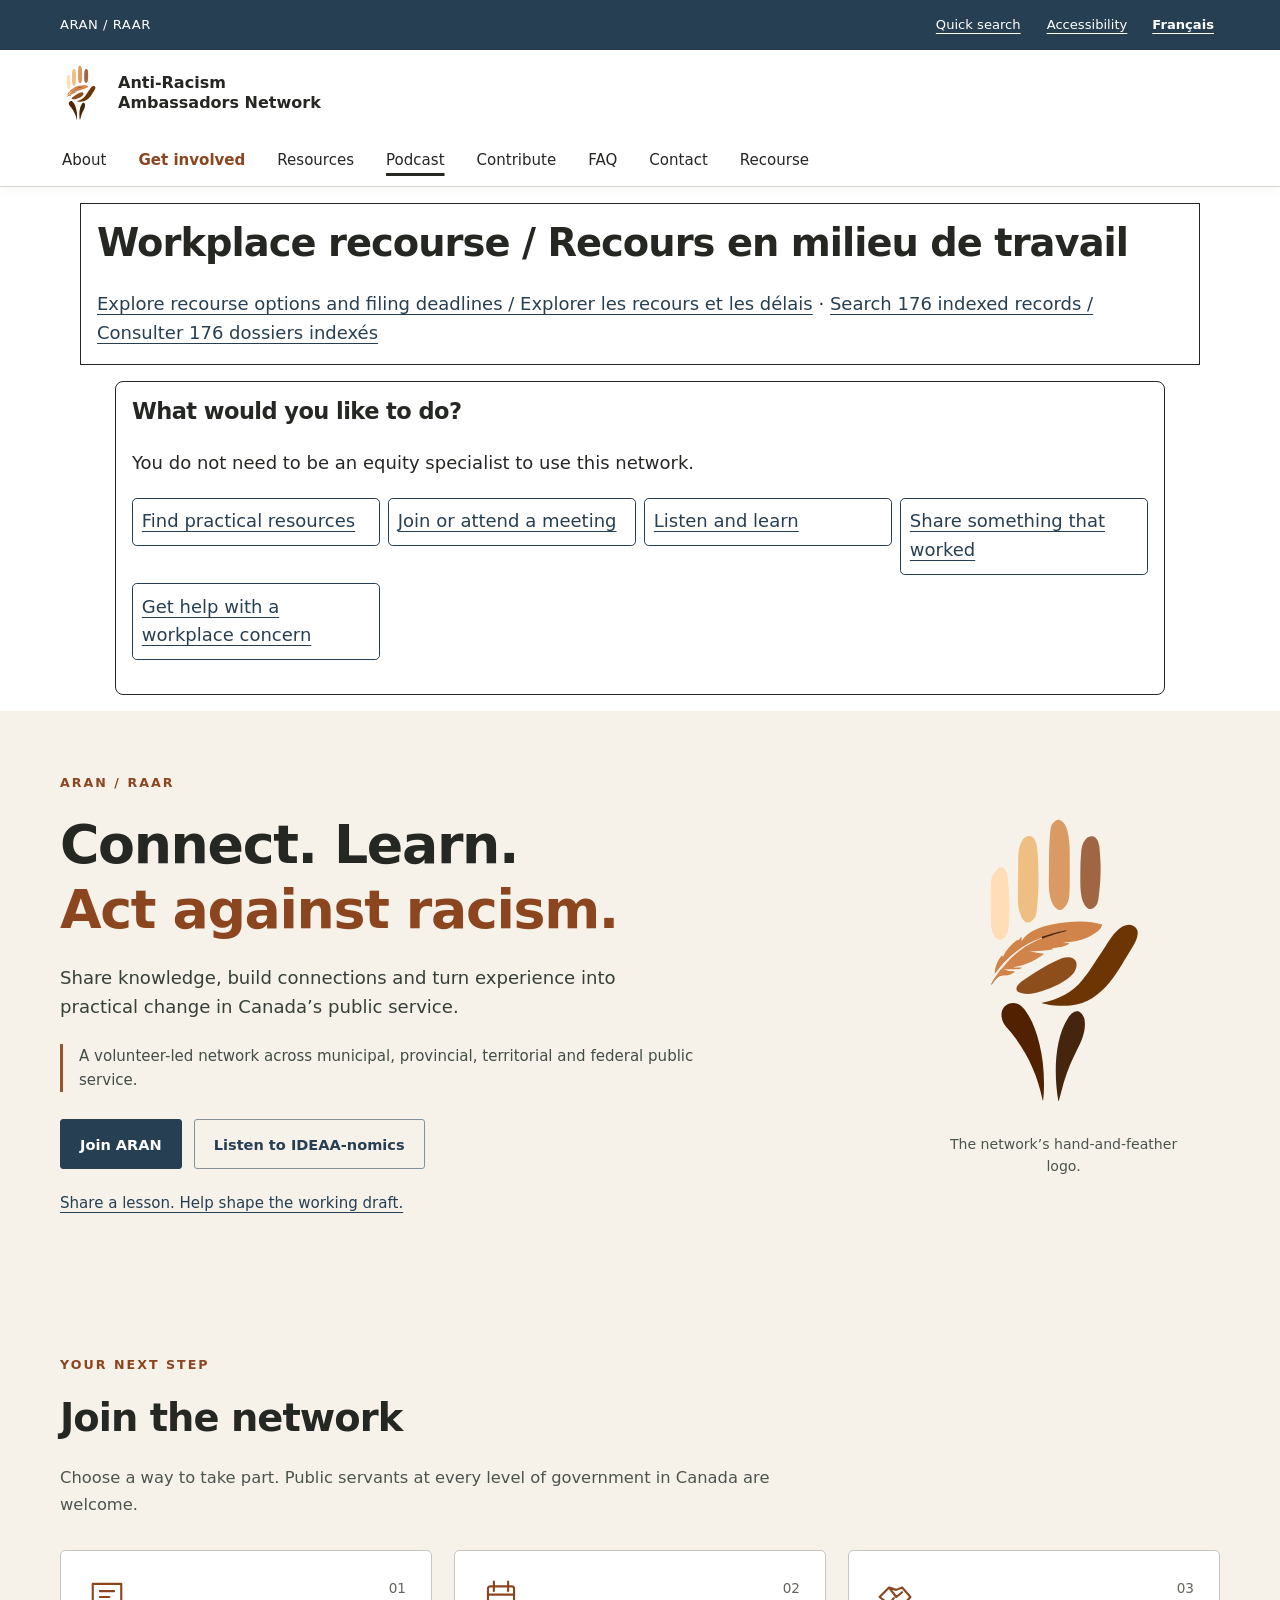
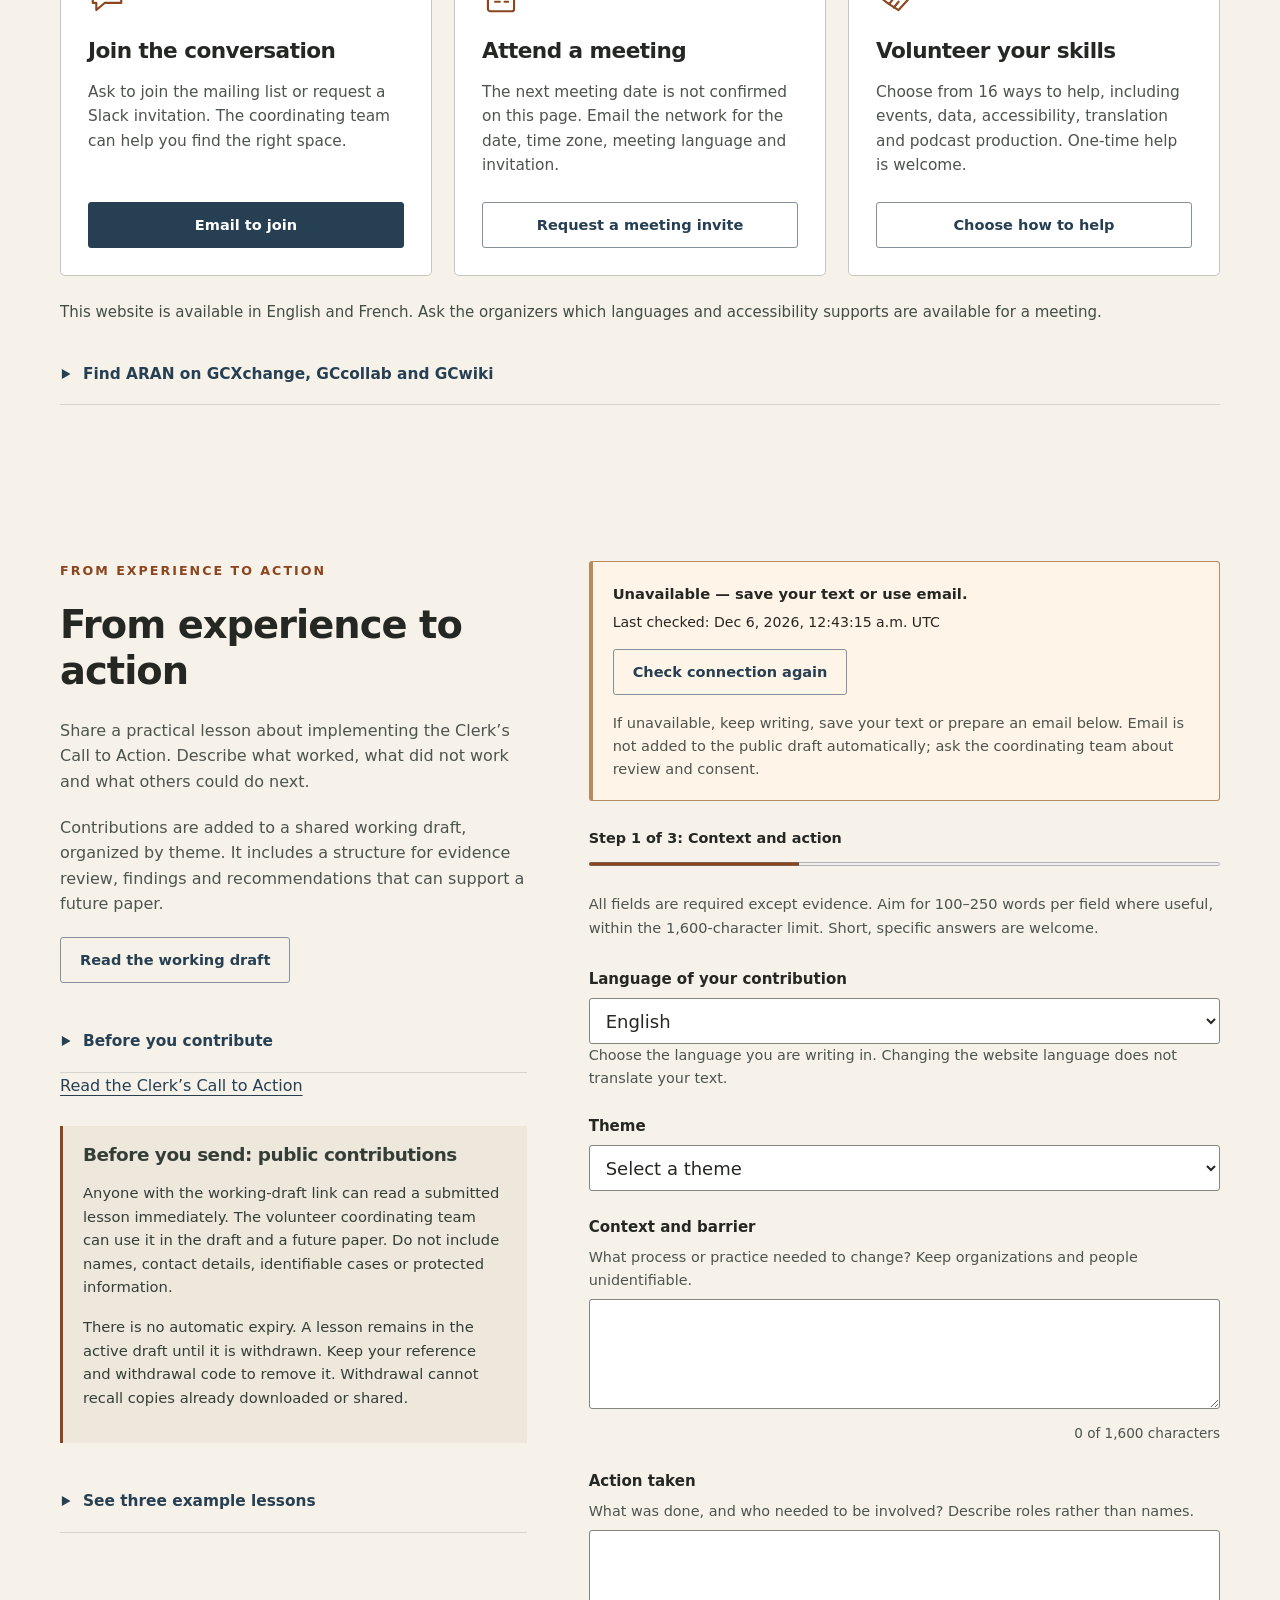
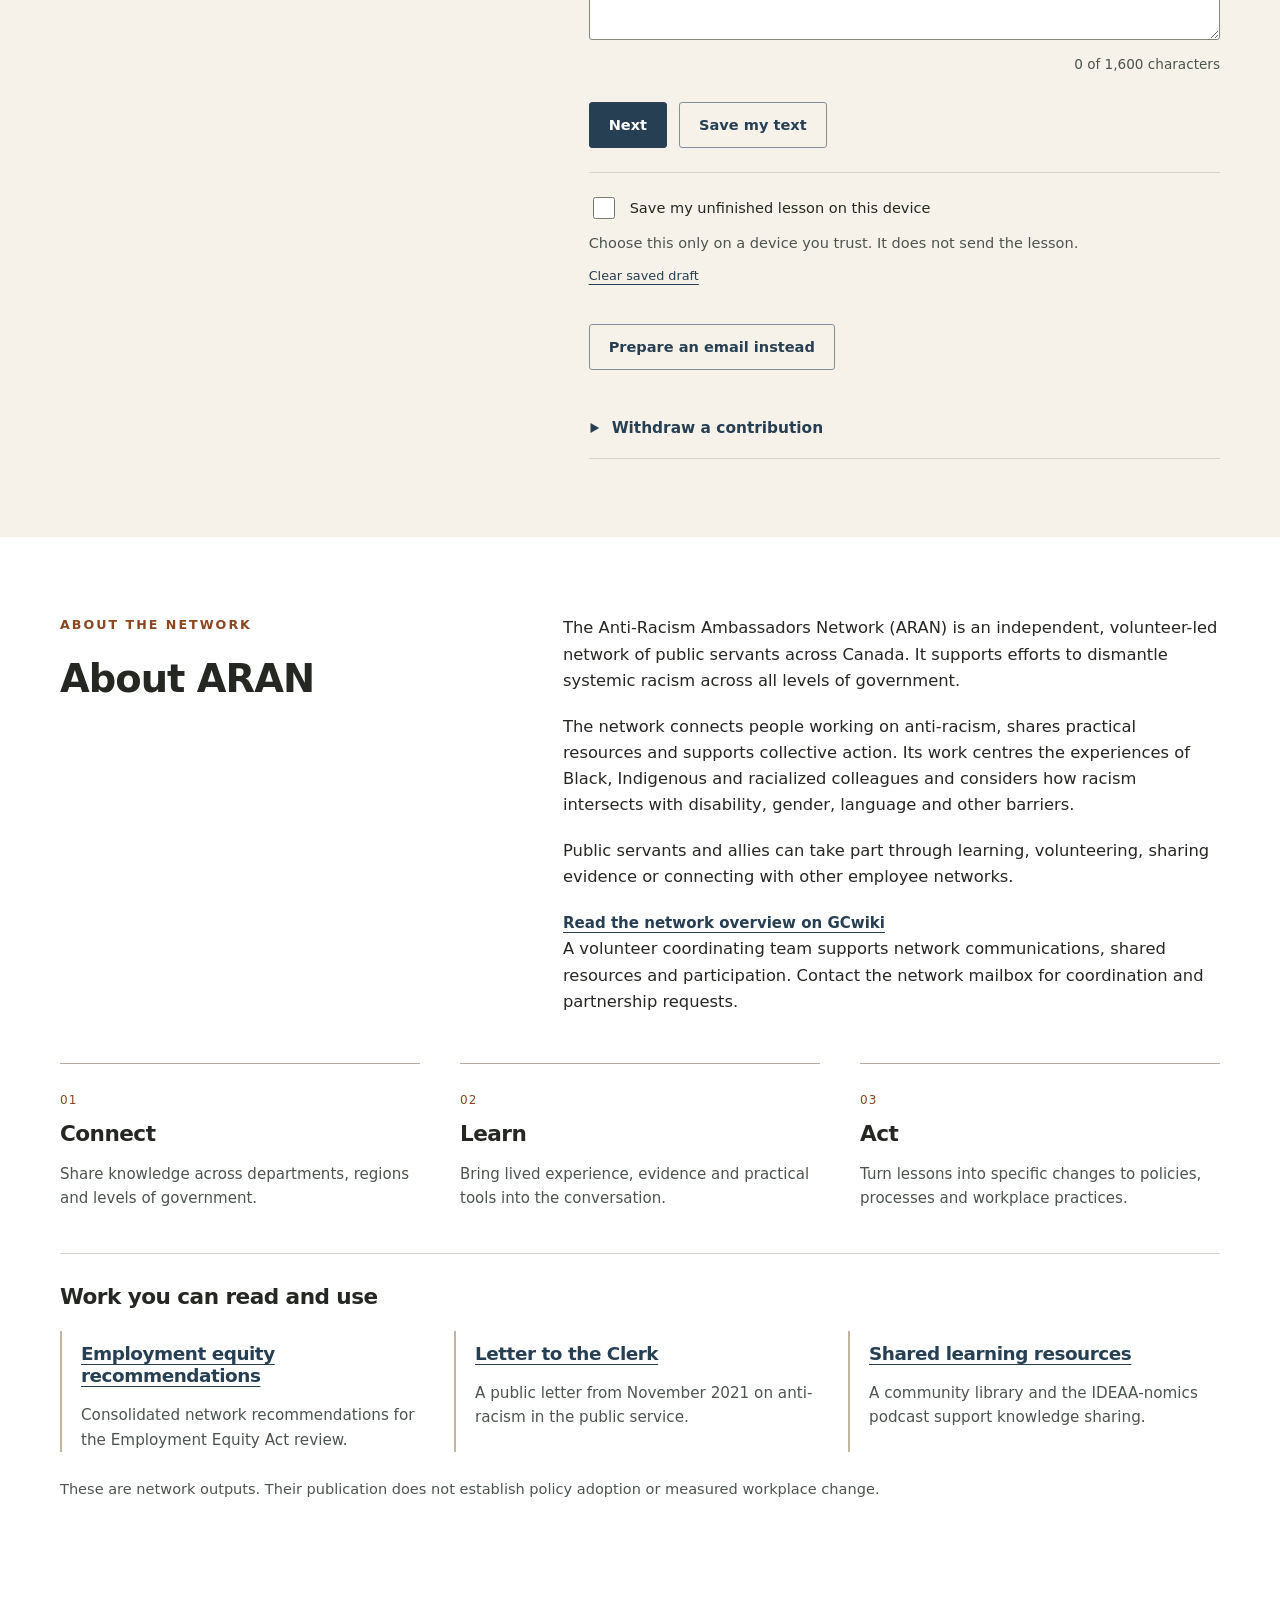
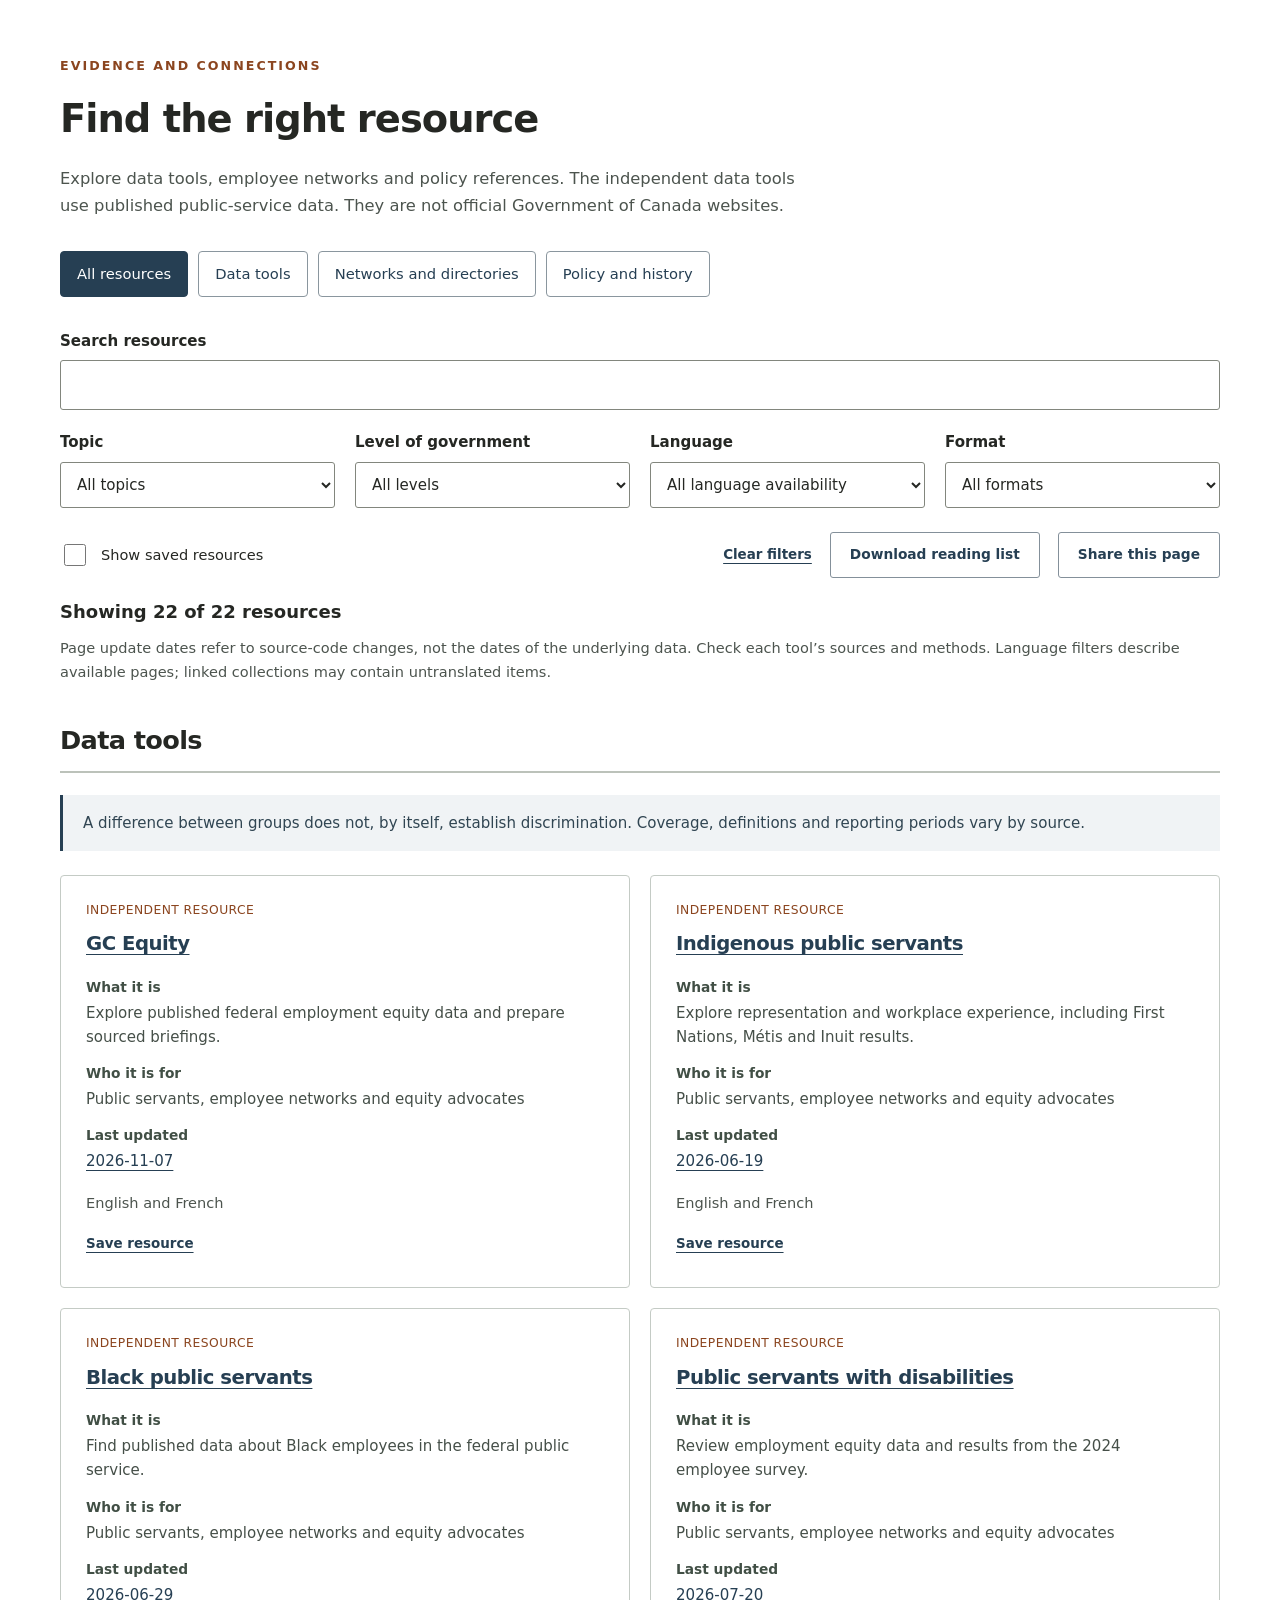
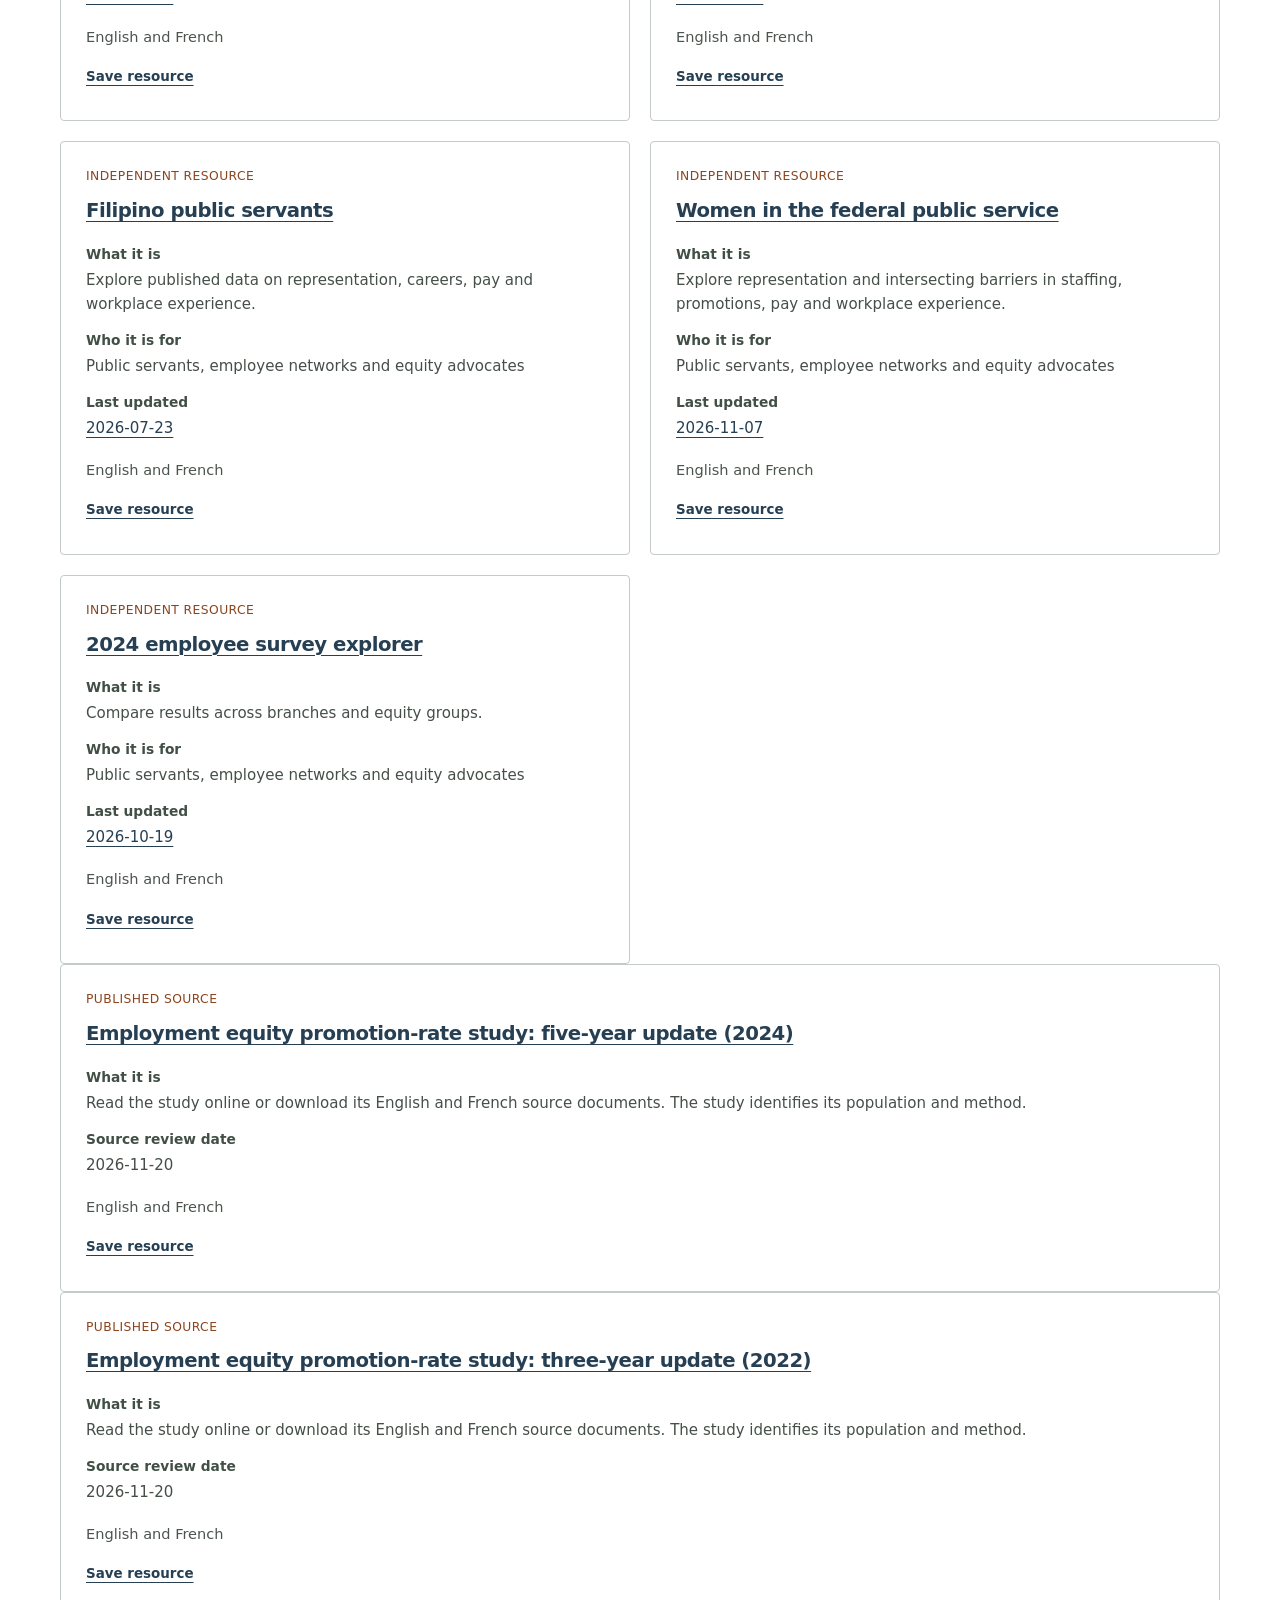
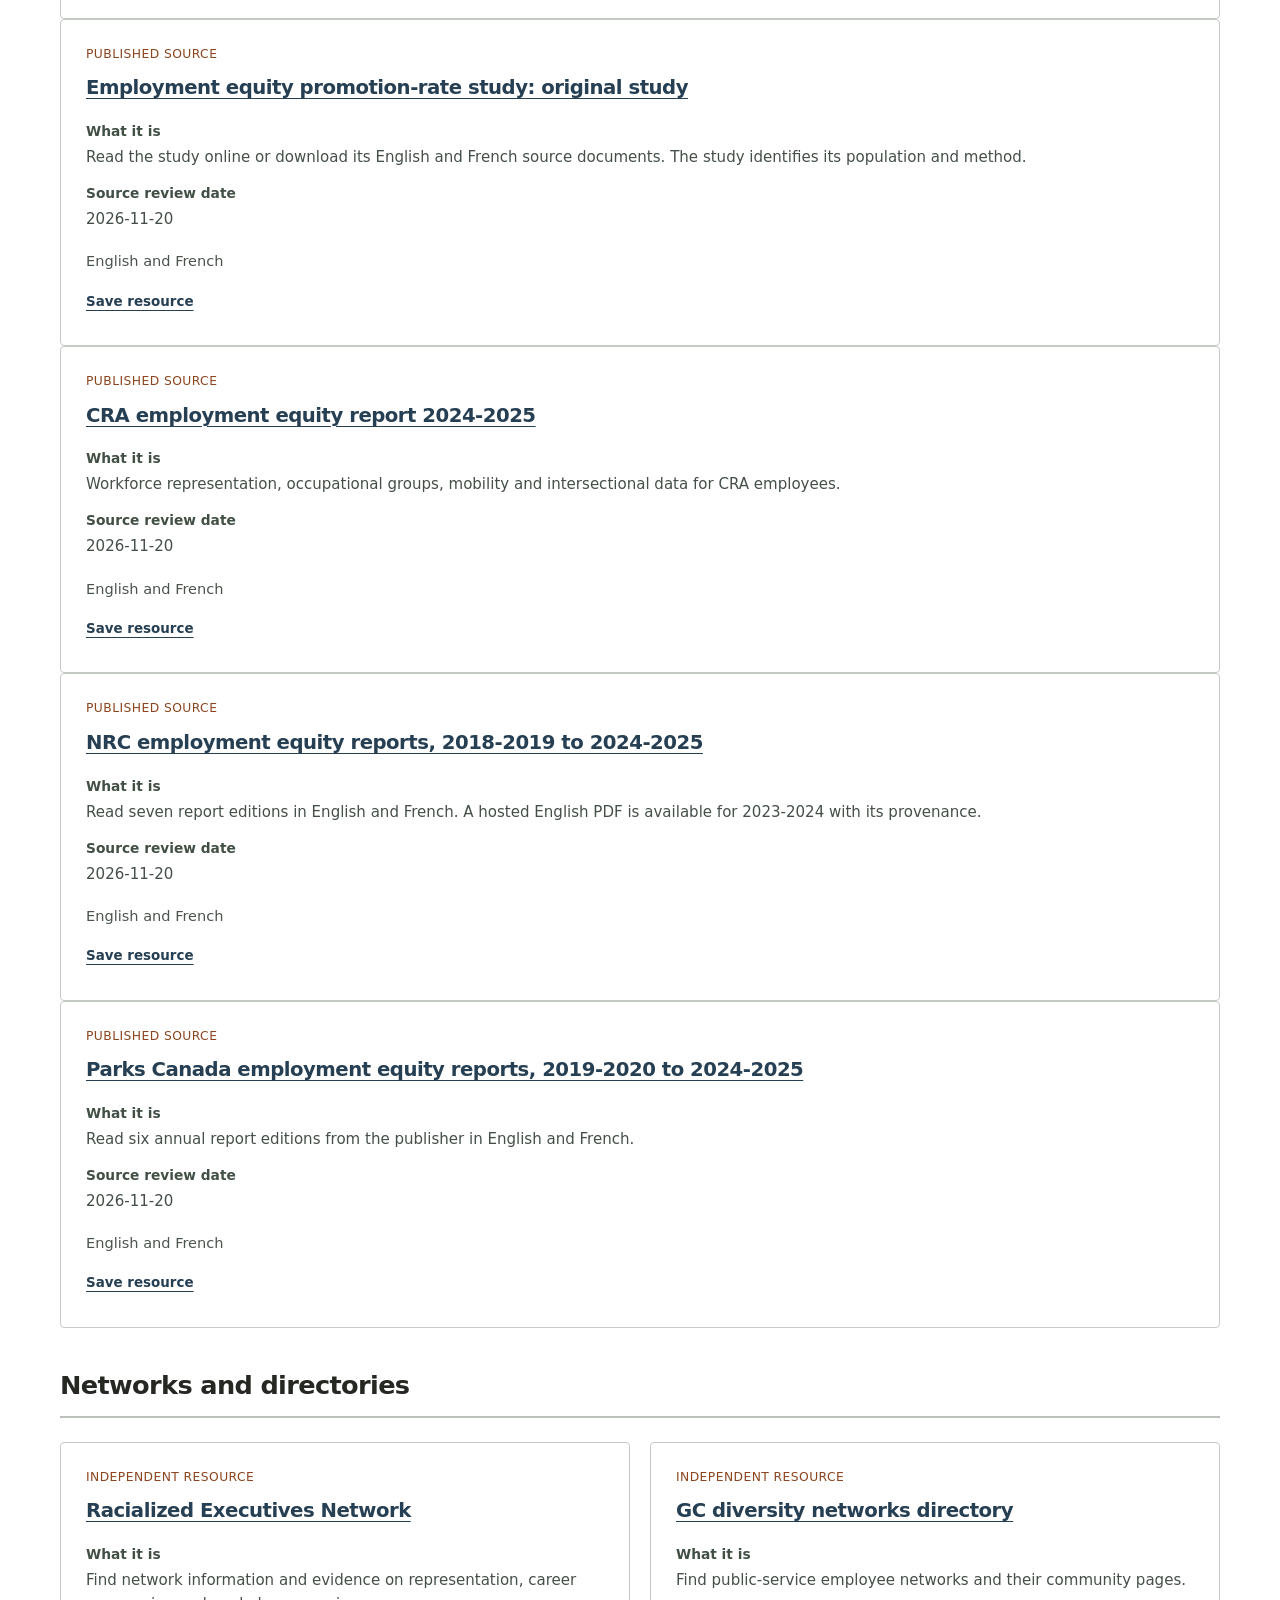
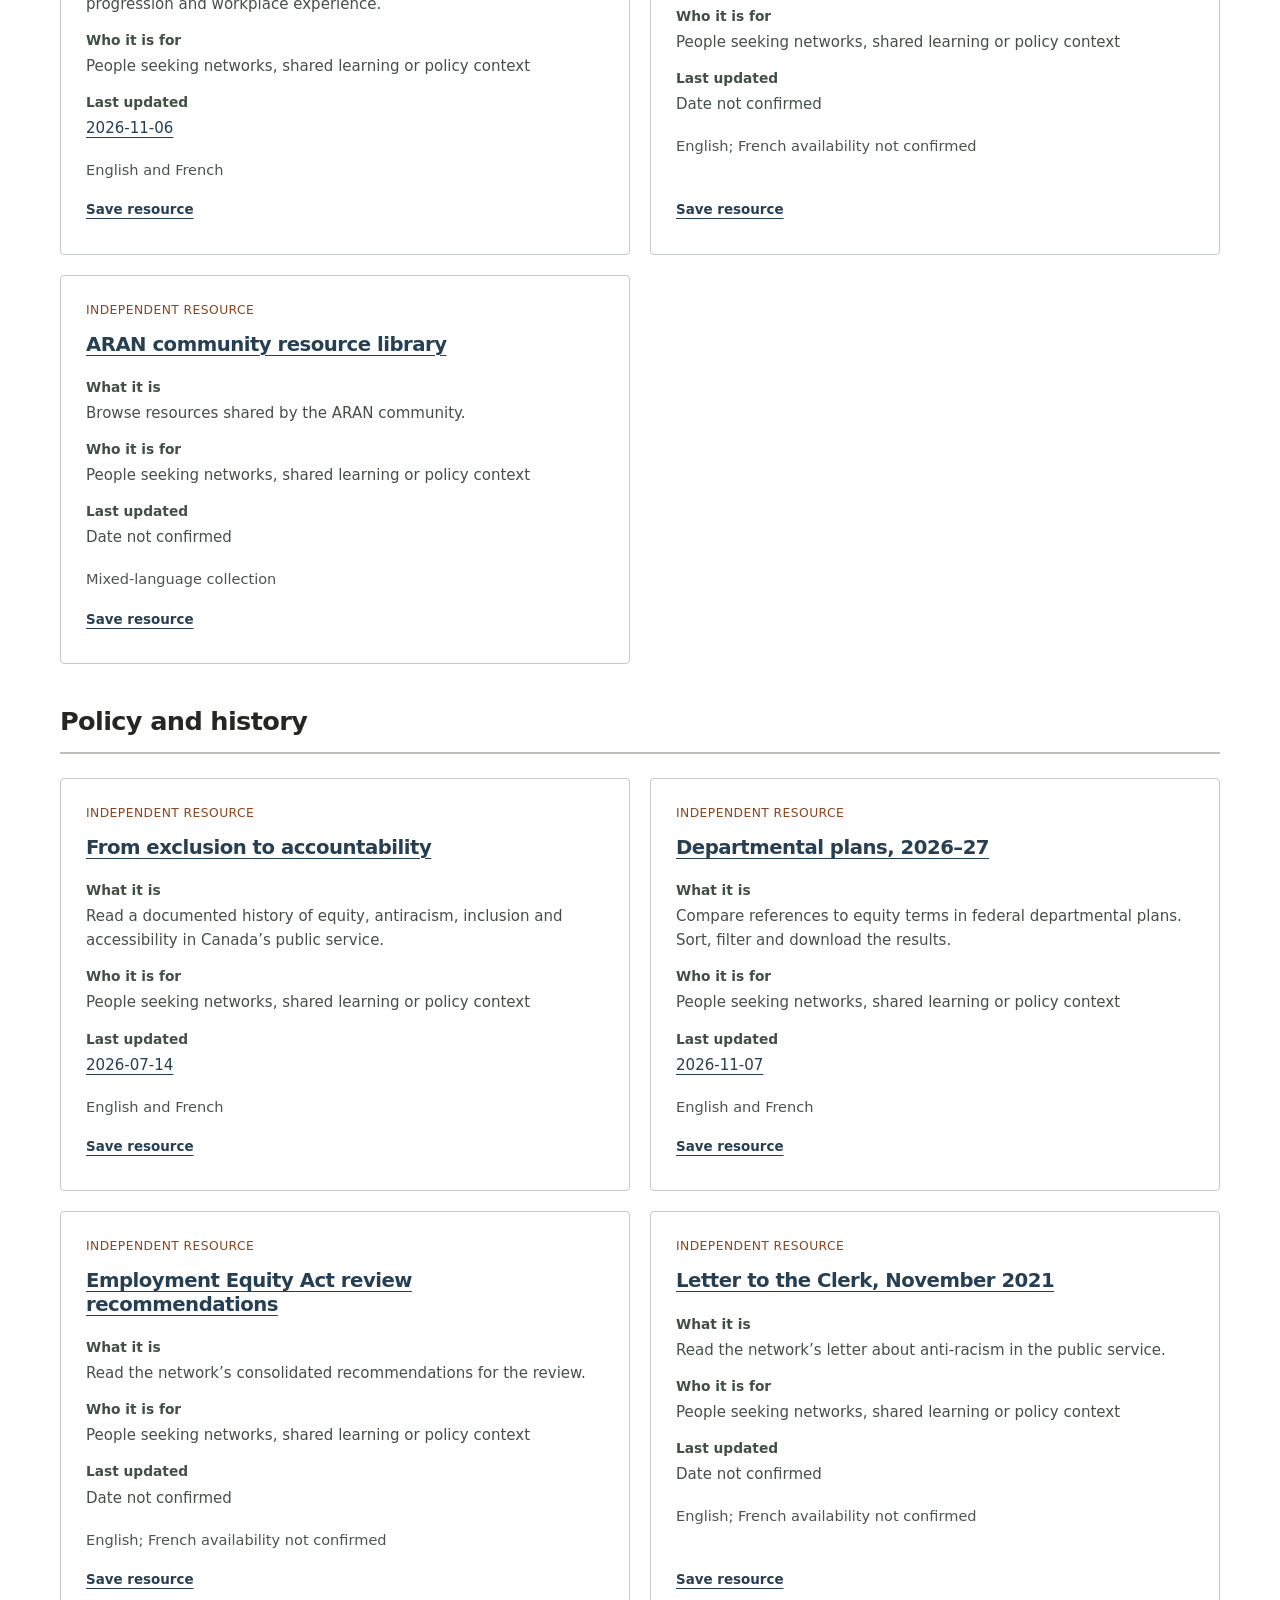
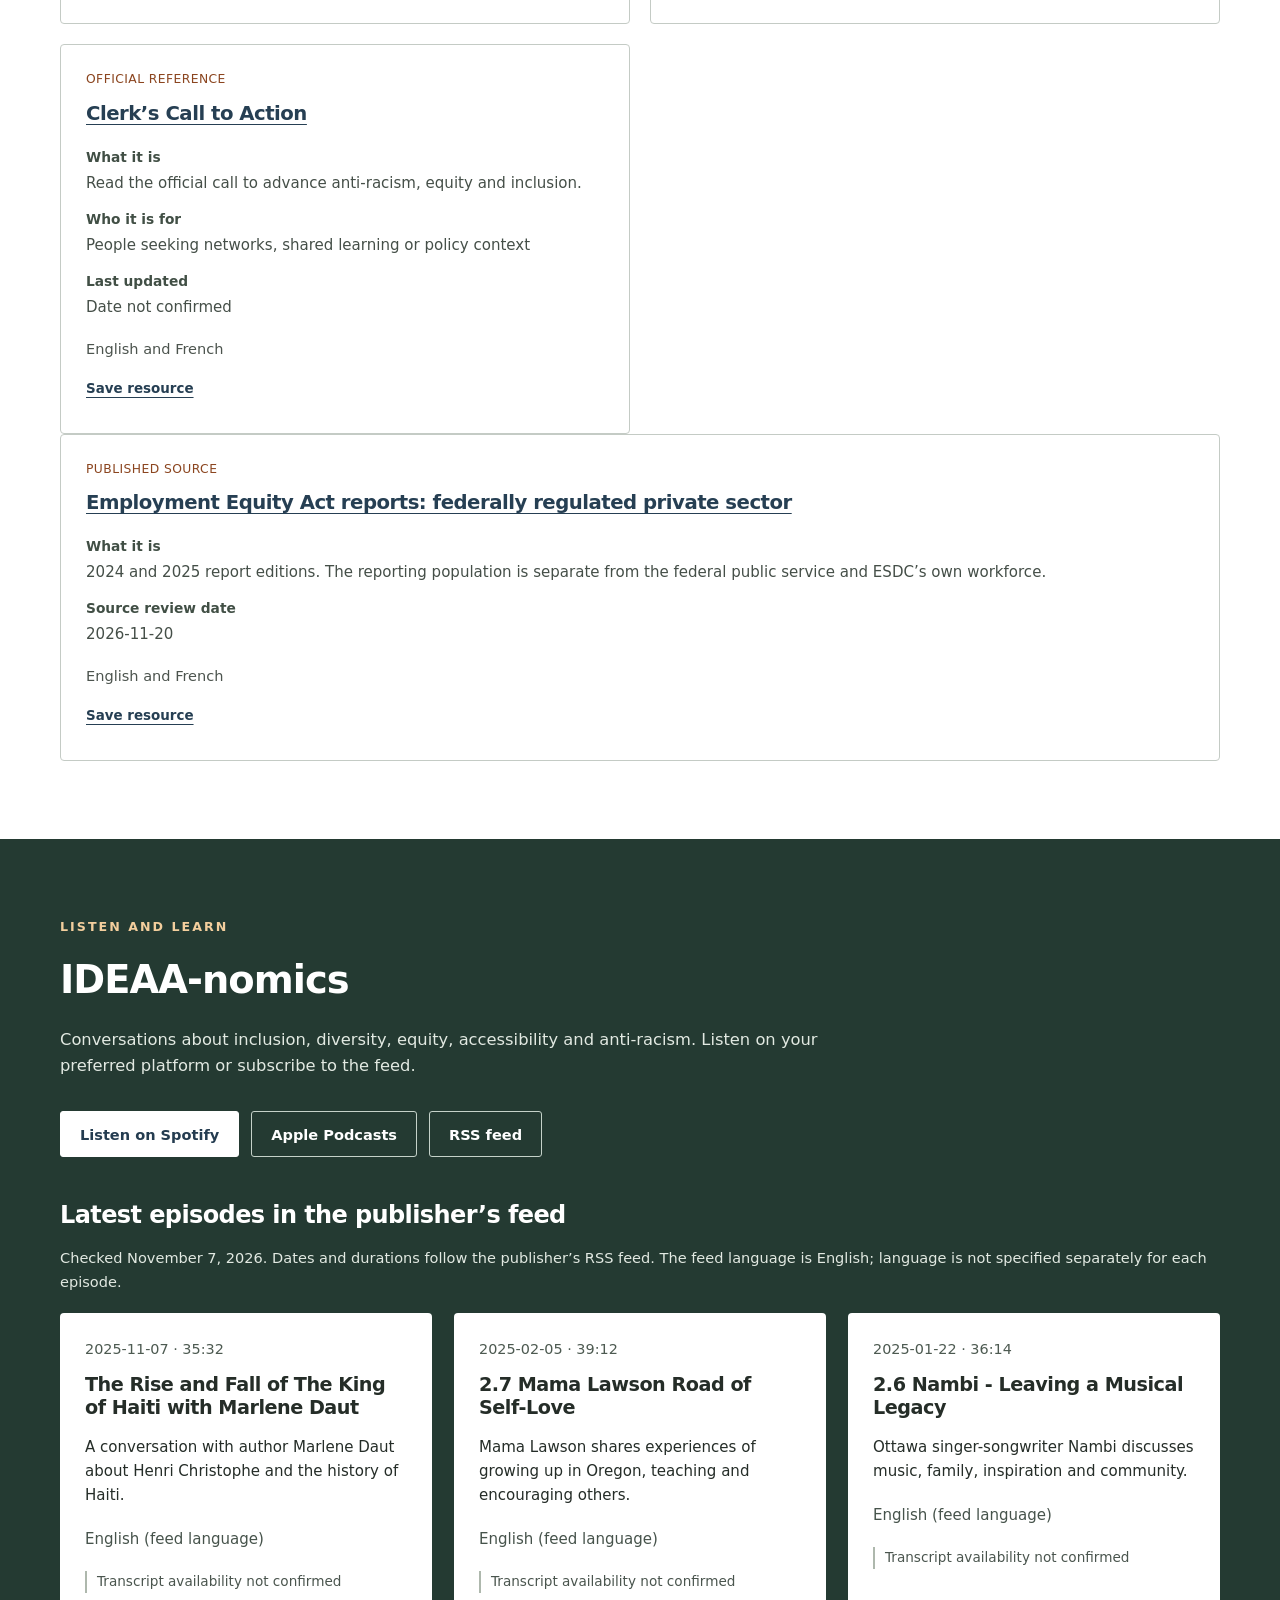
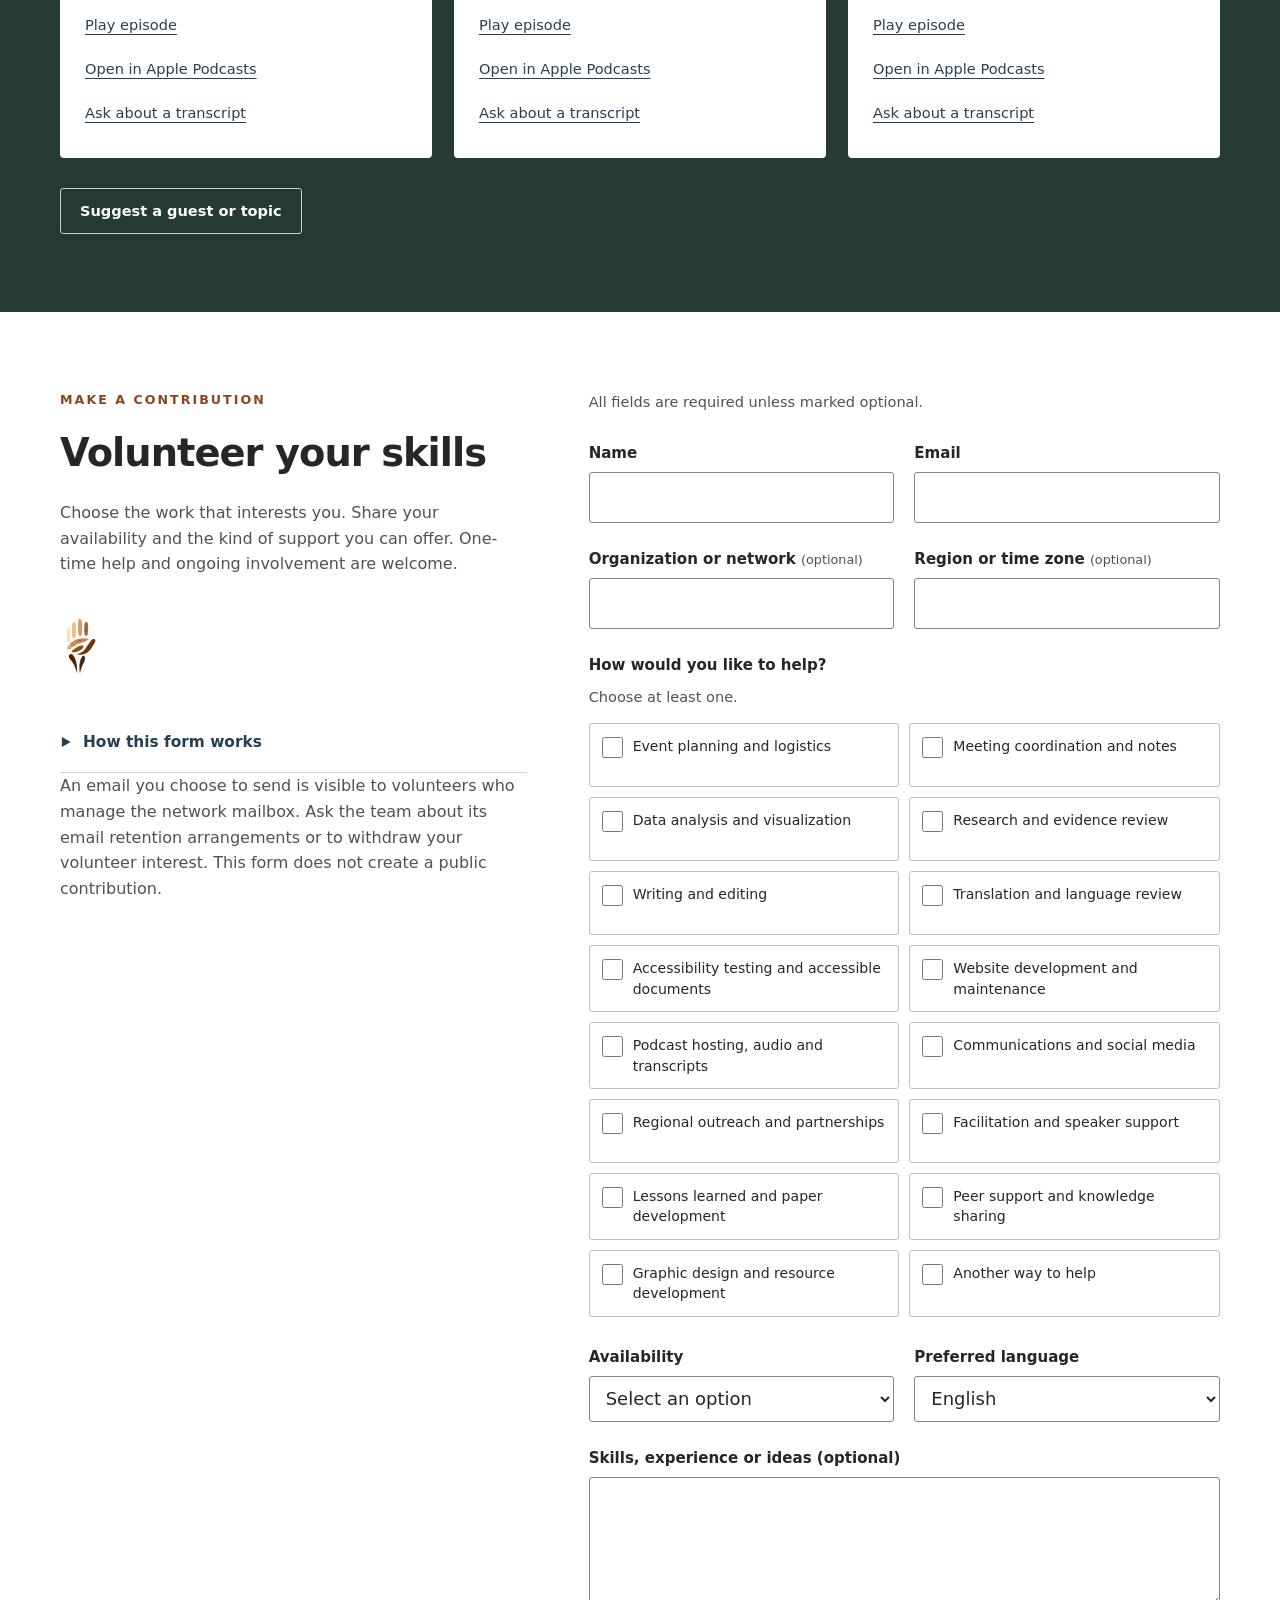
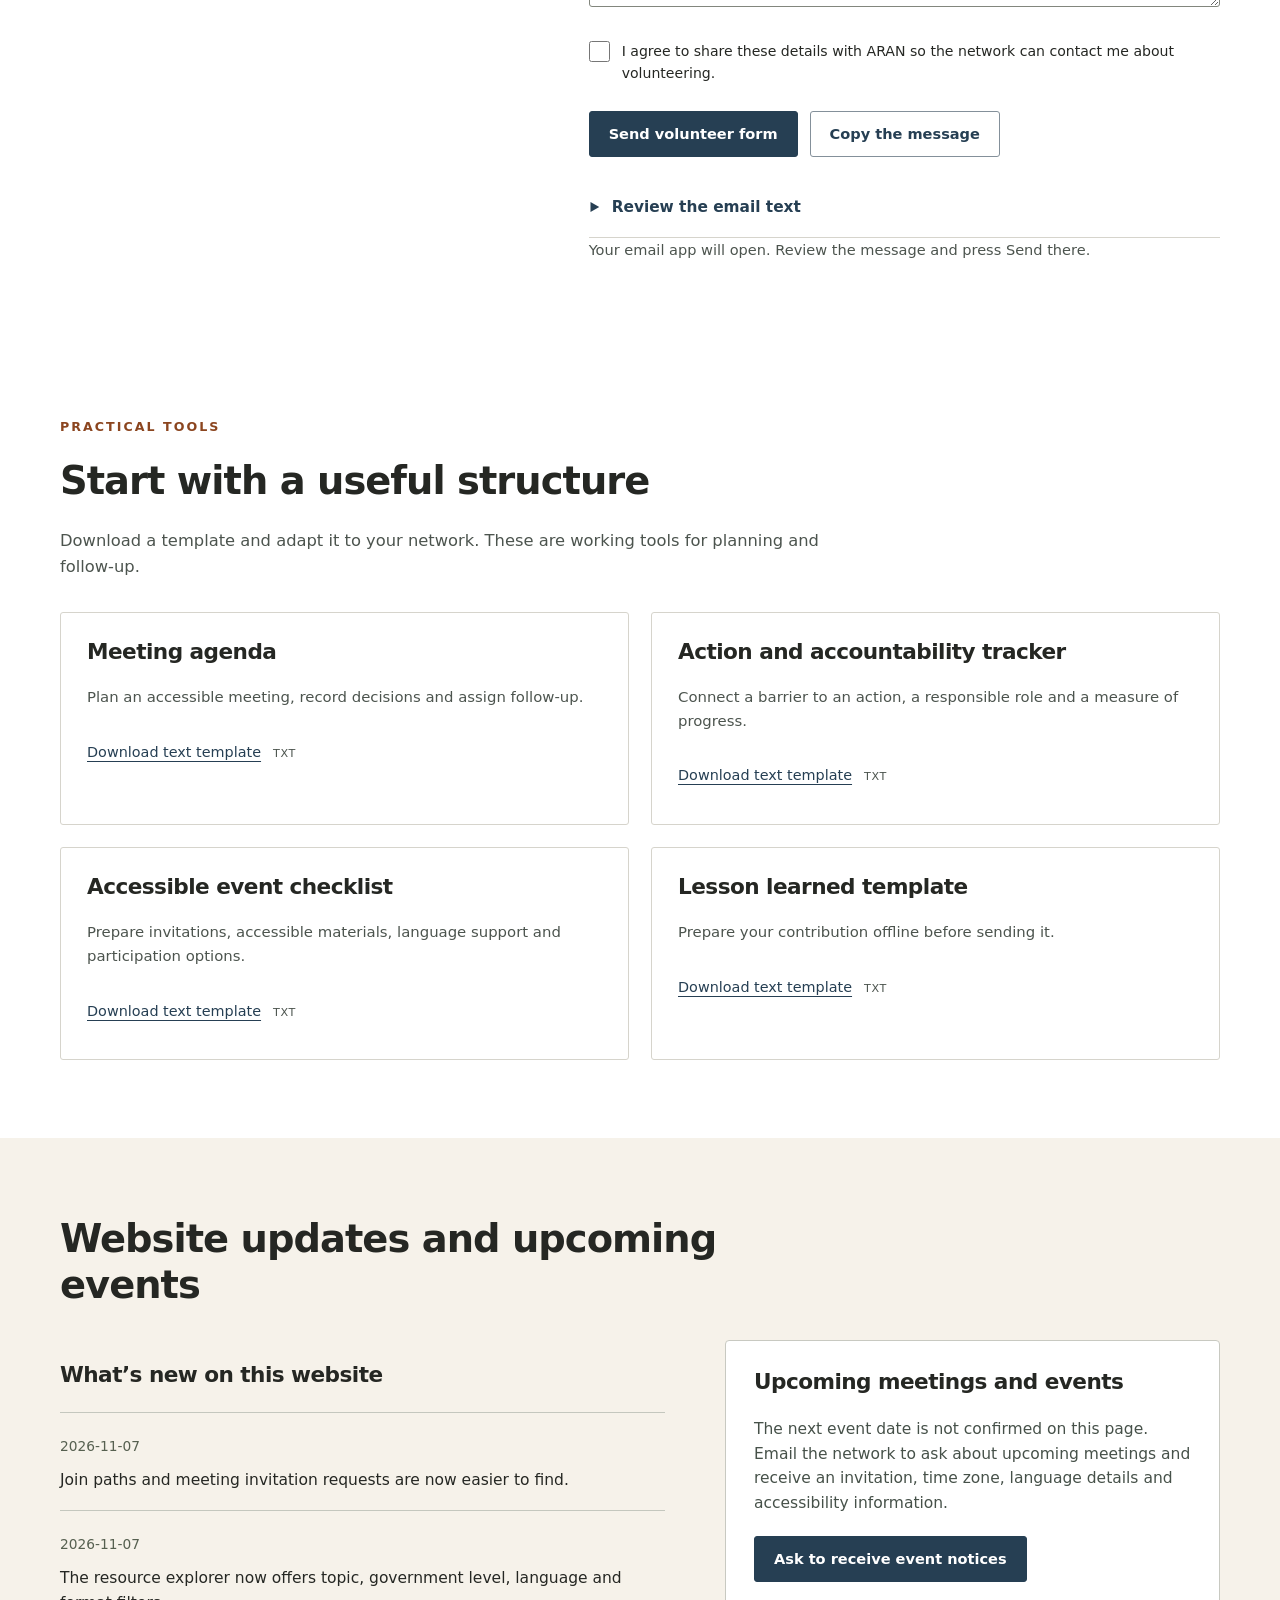
==== commit 844e6174: "Add recourse guide to searchable ARAN resource directory" ====
--- a/index.html
+++ b/index.html
@@ -1,4 +1,4 @@
 <!doctype html>
-<html lang="en"><head><meta charset="utf-8"><meta name="viewport" content="width=device-width, initial-scale=1"><meta name="color-scheme" content="light"><meta name="description" content="Join the Anti-Racism Ambassadors Network. Find a meeting, share a lesson and explore public-service equity resources."><title>Anti-Racism Ambassadors Network | ARAN</title><meta name="referrer" content="strict-origin-when-cross-origin"><link rel="stylesheet" href="styles.css?v=20261107-5"><script src="shared.js?v=20261107-5" defer></script><script src="app.js?v=20261107-5" defer></script><script src="enhancements.js?v=20261107-5" defer></script><link rel="stylesheet" href="enhancements.css?v=20261107-5"><link rel="manifest" href="manifest.webmanifest"><meta name="theme-color" content="#263f53"><link rel="canonical" href="https://aranpublicservants-rgb.github.io/aran-raar/"><link rel="alternate" hreflang="en" href="https://aranpublicservants-rgb.github.io/aran-raar/"><link rel="alternate" hreflang="fr" href="https://aranpublicservants-rgb.github.io/aran-raar/fr.html"><link rel="icon" type="image/svg+xml" href="assets/aran-icon.svg"><meta property="og:title" content="Anti-Racism Ambassadors Network | ARAN"><meta property="og:description" content="Join the Anti-Racism Ambassadors Network. Find a meeting, share a lesson and explore public-service equity resources."><meta property="og:type" content="website"><meta property="og:url" content="https://aranpublicservants-rgb.github.io/aran-raar/index.html"><meta property="og:locale" content="en_CA"><meta property="og:image" content="https://aranpublicservants-rgb.github.io/aran-raar/assets/og-aran-en.png"><meta property="og:image:width" content="1200"><meta property="og:image:height" content="630"><meta property="og:image:alt" content="Anti-Racism Ambassadors Network logo and name."><meta name="twitter:card" content="summary_large_image"><link rel="stylesheet" href="site-v3.css?v=20261107-5"><script src="ui.js?v=20261107-5" defer></script><style>.first-visit{max-width:1050px;margin:1rem auto;padding:1rem;box-sizing:border-box;border:1px solid currentColor;border-radius:.5rem}.first-visit h2{font-size:1.25em;margin-top:0}.first-visit ul{display:grid;grid-template-columns:repeat(auto-fit,minmax(min(100%,230px),1fr));gap:.5rem;list-style:none;padding:0}.first-visit a{display:block;padding:.55rem;border:1px solid currentColor;border-radius:.3rem;text-decoration:underline}.first-visit a:focus-visible{outline:3px solid currentColor;outline-offset:3px}</style></head><body data-page="home"><a class="skip" href="#main"><span data-lang="en" lang="en">Skip to main content</span></a><div class="sticky-shell"><div class="identity-line"><div class="container identity-inner"><span>ARAN / RAAR</span><div class="utility-actions"><button type="button" class="utility-button" data-open-search><span data-lang="en" lang="en">Quick search</span></button><button type="button" class="utility-button" data-open-access><span data-lang="en" lang="en">Accessibility</span></button><a id="language-link" href="fr.html?v=20261107-5" lang="fr" hreflang="fr">Français</a></div></div></div><header class="site-header"><div class="container header-inner"><a class="brand" href="#top"><img class="brand-mark" src="assets/aran-logo.svg" alt="" width="44" height="58"><span class="brand-name"><span data-lang="en" lang="en">Anti-Racism<br>Ambassadors Network</span></span></a><button class="menu-toggle" id="menu-toggle" type="button" aria-expanded="false" aria-controls="primary-nav" hidden><span data-lang="en" lang="en">Menu</span></button><nav id="primary-nav" class="section-nav" aria-label="Main navigation" data-aria-en="Main navigation" data-aria-fr="Menu principal"><a href="#about" class=""><span data-lang="en" lang="en">About</span></a><a href="#join" class="nav-action"><span data-lang="en" lang="en">Get involved</span></a><a href="#resources" class=""><span data-lang="en" lang="en">Resources</span></a><a href="#podcast" class=""><span data-lang="en" lang="en">Podcast</span></a><a href="#lessons" class=""><span data-lang="en" lang="en">Contribute</span></a><a href="#faq" class=""><span data-lang="en" lang="en">FAQ</span></a><a href="#contact" class=""><span data-lang="en" lang="en">Contact</span></a><a href="recourse/">Recourse</a></nav></div></header></div><main id="main" tabindex="-1"><section id="recourse-start" aria-labelledby="recourse-start-title" style="max-width:70rem;margin:1rem auto;padding:1rem;border:1px solid currentColor"><h2 id="recourse-start-title">Workplace recourse / <span lang="fr">Recours en milieu de travail</span></h2><p><a href="recourse/">Explore recourse options and filing deadlines / Explorer les recours et les délais</a> · <a href="recourse/cases/">Search 176 indexed records / Consulter 176 dossiers indexés</a></p></section><section class="first-visit" data-first-visit="1" lang="en" aria-label="What would you like to do?"><h2>What would you like to do?</h2><p>You do not need to be an equity specialist to use this network.</p><ul><li><a href="#resources">Find practical resources</a></li><li><a href="#join">Join or attend a meeting</a></li><li><a href="#podcast">Listen and learn</a></li><li><a href="#lessons">Share something that worked</a></li><li><a href="recourse/">Get help with a workplace concern</a></li></ul></section><section id="top" class="hero"><div class="container hero-grid"><div class="hero-copy"><p class="eyebrow">ARAN / RAAR</p><h1><span data-lang="en" lang="en">Connect. Learn.<br><span class="accent">Act against racism.</span></span></h1><p class="hero-summary"><span data-lang="en" lang="en">Share knowledge, build connections and turn experience into practical change in Canada’s public service.</span></p><p class="proof-line"><span data-lang="en" lang="en">A volunteer-led network across municipal, provincial, territorial and federal public service.</span></p><div class="actions"><a href="#join" class="button primary"><span data-lang="en" lang="en">Join ARAN</span></a><a href="#podcast" class="button secondary"><span data-lang="en" lang="en">Listen to IDEAA-nomics</span></a></div><p class="hero-next"><a href="#lessons" class=""><span data-lang="en" lang="en">Share a lesson. Help shape the working draft.</span></a></p></div><figure class="hero-art"><img class="hero-logo" src="assets/aran-logo.svg" width="408" height="746" fetchpriority="high" alt="ARAN logo: a raised hand in several colours with a feather." data-alt-en="ARAN logo: a raised hand in several colours with a feather." data-alt-fr="Logo du RAAR : une main levée de plusieurs couleurs accompagnée d’une plume."><figcaption><span data-lang="en" lang="en">The network’s hand-and-feather logo.</span></figcaption></figure></div></section><section id="join" class="section section-soft"><span id="join-en" aria-hidden="true"></span><div class="container"><div class="section-intro"><p class="eyebrow"><span data-lang="en" lang="en">Your next step</span></p><h2><span data-lang="en" lang="en">Join the network</span></h2><p><span data-lang="en" lang="en">Choose a way to take part. Public servants at every level of government in Canada are welcome.</span></p></div><div class="join-paths"><article class="join-card"><svg class="platform-icon" viewbox="0 0 32 32" fill="none" stroke="currentColor" stroke-width="1.8" stroke-linecap="round" stroke-linejoin="round" aria-hidden="true"><path d="M4 5h24v16H14l-7 6v-6H4z"></path><path d="M10 11h12M10 16h8"></path></svg><p class="step-number">01</p><h3><span data-lang="en" lang="en">Join the conversation</span></h3><p><span data-lang="en" lang="en">Ask to join the mailing list or request a Slack invitation. The coordinating team can help you find the right space.</span></p><a href="mailto:aranpublicservants@gmail.com?subject=ARAN%20%7C%20Join%20/%20Adh%C3%A9sion" class="button primary"><span data-lang="en" lang="en">Email to join</span></a></article><article class="join-card"><svg class="platform-icon" viewbox="0 0 32 32" fill="none" stroke="currentColor" stroke-width="1.8" stroke-linecap="round" stroke-linejoin="round" aria-hidden="true"><rect x="5" y="7" width="22" height="21" rx="2"></rect><path d="M10 3v8M22 3v8M5 14h22M11 20h4M19 20h3"></path></svg><p class="step-number">02</p><h3><span data-lang="en" lang="en">Attend a meeting</span></h3><p><span data-lang="en" lang="en">The next meeting date is not confirmed on this page. Email the network for the date, time zone, meeting language and invitation.</span></p><a href="mailto:aranpublicservants@gmail.com?subject=ARAN%20%7C%20Next%20meeting%20invitation%20/%20Invitation%20%C3%A0%20la%20prochaine%20r%C3%A9union" class="button secondary"><span data-lang="en" lang="en">Request a meeting invite</span></a></article><article class="join-card"><svg class="platform-icon" viewbox="0 0 32 32" fill="none" stroke="currentColor" stroke-width="1.8" stroke-linecap="round" stroke-linejoin="round" aria-hidden="true"><path d="m3 16 8-8 6 2 5-2 7 8-10 11-8-5zM11 8l6 8 5-4M11 22l4-5M15 25l4-5"></path></svg><p class="step-number">03</p><h3><span data-lang="en" lang="en">Volunteer your skills</span></h3><p><span data-lang="en" lang="en">Choose from 16 ways to help, including events, data, accessibility, translation and podcast production. One-time help is welcome.</span></p><a href="#volunteer" class="button secondary"><span data-lang="en" lang="en">Choose how to help</span></a></article></div><p class="language-note"><span data-lang="en" lang="en">This website is available in English and French. Ask the organizers which languages and accessibility supports are available for a meeting.</span></p><details class="platform-details"><summary><span data-lang="en" lang="en">Find ARAN on GCXchange, GCcollab and GCwiki</span></summary><div class="community-grid"><article class="community-card"><svg class="platform-icon" viewbox="0 0 32 32" fill="none" stroke="currentColor" stroke-width="1.8" stroke-linecap="round" stroke-linejoin="round" aria-hidden="true"><path d="M5 10h23l-6-6M27 23H4l6 6M28 10l-6 6M4 23l6-6"></path></svg><h3>GCXchange</h3><p class="access-badge"><span data-lang="en" lang="en">GC account and access approval</span></p><p><span data-lang="en" lang="en">Complete the community agreement before requesting access to the ARAN community.</span></p><a href="https://teams.microsoft.com/l/team/19%3AZy6_RB1KDDriN8EOkrzIkypdje5U9t5RdSOGGqIV9tg1%40thread.tacv2/conversations?groupId=77e383b9-1520-4870-a8b1-5be14ca9e9aa&amp;tenantId=f6a7234d-bc9b-4520-ad5f-70669c2c7a9c" class="text-link"><span data-lang="en" lang="en">Open GCXchange</span></a></article><article class="community-card"><svg class="platform-icon" viewbox="0 0 32 32" fill="none" stroke="currentColor" stroke-width="1.8" stroke-linecap="round" stroke-linejoin="round" aria-hidden="true"><circle cx="7" cy="7" r="4"></circle><circle cx="25" cy="11" r="4"></circle><circle cx="15" cy="26" r="4"></circle><path d="m11 8 10 2M9 11l4 11M22 15l-5 7"></path></svg><h3>GCcollab</h3><p class="access-badge"><span data-lang="en" lang="en">Account may be required</span></p><p><span data-lang="en" lang="en">Connect with colleagues and shared resources.</span></p><a href="https://gccollab.ca/groups/profile/5752038/enanti-racism-ambassadors-networkfr" class="text-link"><span data-lang="en" lang="en">Open GCcollab</span></a></article><article class="community-card"><svg class="platform-icon" viewbox="0 0 32 32" fill="none" stroke="currentColor" stroke-width="1.8" stroke-linecap="round" stroke-linejoin="round" aria-hidden="true"><path d="M7 3h12l7 7v19H7zM19 3v8h7M12 16h9M12 21h9"></path></svg><h3>GCwiki</h3><p class="access-badge"><span data-lang="en" lang="en">Public page</span></p><p><span data-lang="en" lang="en">Read the network overview and community links.</span></p><a href="https://wiki.gccollab.ca/ARAN_ARAR" class="text-link"><span data-lang="en" lang="en">Open GCwiki</span></a></article></div><p><a href="https://forms.office.com/Pages/ResponsePage.aspx?id=8uh8clanLkGkxpUgStaNhBsF0eAER_RFqcZKPfJvE-RUOFQxSE1XVE1VSzJYN1pORVdQMTNKVFNSVS4u" class=""><span data-lang="en" lang="en">Complete the community agreement</span></a></p></details></div></section><section id="lessons" class="section section-soft"><div class="container form-layout"><div class="form-aside"><p class="eyebrow"><span data-lang="en" lang="en">From experience to action</span></p><h2><span data-lang="en" lang="en">From experience to action</span></h2><p><span data-lang="en" lang="en">Share a practical lesson about implementing the Clerk’s Call to Action. Describe what worked, what did not work and what others could do next.</span></p><p><span data-lang="en" lang="en">Contributions are added to a shared working draft, organized by theme. It includes a structure for evidence review, findings and recommendations that can support a future paper.</span></p><a class="button secondary draft-link" href="working-draft.html?v=20261107-5"><span data-lang="en" lang="en">Read the working draft</span></a><details><summary><span data-lang="en" lang="en">Before you contribute</span></summary><p><span data-lang="en" lang="en">The working draft is public. Use general descriptions. Do not include names, email addresses, case details or protected information. Contributions are self-reported and are not verified findings or network positions.</span></p><p><span data-lang="en" lang="en">A withdrawal code is provided after submission. Keep it if you may want to remove your contribution.</span></p></details><p><a href="https://www.canada.ca/en/privy-council/corporate/clerk/call-to-action-anti-racism-equity-inclusion-federal-public-service.html" data-href-en="https://www.canada.ca/en/privy-council/corporate/clerk/call-to-action-anti-racism-equity-inclusion-federal-public-service.html" data-href-fr="https://www.canada.ca/fr/conseil-prive/organisation/greffier/appel-action-faveur-lutte-contre-racisme-equite-inclusion-fonction-publique-federale.html"><span data-lang="en" lang="en">Read the Clerk’s Call to Action</span></a></p><aside class="privacy-panel" id="submission-privacy"><h3><span data-lang="en" lang="en">Before you send: public contributions</span></h3><p><span data-lang="en" lang="en">Anyone with the working-draft link can read a submitted lesson immediately. The volunteer coordinating team can use it in the draft and a future paper. Do not include names, contact details, identifiable cases or protected information.</span></p><p><span data-lang="en" lang="en">There is no automatic expiry. A lesson remains in the active draft until it is withdrawn. Keep your reference and withdrawal code to remove it. Withdrawal cannot recall copies already downloaded or shared.</span></p></aside><details class="lesson-examples"><summary><span data-lang="en" lang="en">See three example lessons</span></summary><p class="hint"><span data-lang="en" lang="en">Illustrative examples only. These fictional, anonymous examples show the structure; they are not submissions, findings or claims about an organization.</span></p><details><summary><span data-lang="en" lang="en">Making meetings easier to access</span></summary><dl><dt><span data-lang="en" lang="en">Context and barrier</span></dt><dd><span data-lang="en" lang="en">Materials arrived too late for participants to prepare.</span></dd><dt><span data-lang="en" lang="en">Action taken</span></dt><dd><span data-lang="en" lang="en">The organizer shared an accessible agenda and offered written input.</span></dd><dt><span data-lang="en" lang="en">What changed</span></dt><dd><span data-lang="en" lang="en">Participants had another way to contribute; attendance alone could not show whether access improved.</span></dd><dt><span data-lang="en" lang="en">Evidence and limits</span></dt><dd><span data-lang="en" lang="en">A short feedback check would be needed; no measured result is claimed.</span></dd><dt><span data-lang="en" lang="en">Lesson learned</span></dt><dd><span data-lang="en" lang="en">Offer more than one way to take part.</span></dd><dt><span data-lang="en" lang="en">Recommended next step</span></dt><dd><span data-lang="en" lang="en">Ask the meeting coordinator to test the options and review feedback after two meetings.</span></dd></dl></details><details><summary><span data-lang="en" lang="en">Sharing access to development opportunities</span></summary><dl><dt><span data-lang="en" lang="en">Context and barrier</span></dt><dd><span data-lang="en" lang="en">Development opportunities were shared through informal contacts.</span></dd><dt><span data-lang="en" lang="en">Action taken</span></dt><dd><span data-lang="en" lang="en">A manager tested a common notice with clear criteria and a response period.</span></dd><dt><span data-lang="en" lang="en">What changed</span></dt><dd><span data-lang="en" lang="en">The process became easier to explain; its effect on access remained to be assessed.</span></dd><dt><span data-lang="en" lang="en">Evidence and limits</span></dt><dd><span data-lang="en" lang="en">Selection and feedback data would be needed before drawing conclusions.</span></dd><dt><span data-lang="en" lang="en">Lesson learned</span></dt><dd><span data-lang="en" lang="en">Make the process visible before judging its results.</span></dd><dt><span data-lang="en" lang="en">Recommended next step</span></dt><dd><span data-lang="en" lang="en">Ask the responsible manager to review who learned about and accessed the next opportunity.</span></dd></dl></details><details><summary><span data-lang="en" lang="en">Following up on a barrier</span></summary><dl><dt><span data-lang="en" lang="en">Context and barrier</span></dt><dd><span data-lang="en" lang="en">An employee network could not see what happened after raising an issue.</span></dd><dt><span data-lang="en" lang="en">Action taken</span></dt><dd><span data-lang="en" lang="en">The coordinating team created an action log with a responsible role and review date.</span></dd><dt><span data-lang="en" lang="en">What changed</span></dt><dd><span data-lang="en" lang="en">Follow-up became visible; the barrier was not yet shown to be resolved.</span></dd><dt><span data-lang="en" lang="en">Evidence and limits</span></dt><dd><span data-lang="en" lang="en">An action log records activity, not proof that a barrier has been removed.</span></dd><dt><span data-lang="en" lang="en">Lesson learned</span></dt><dd><span data-lang="en" lang="en">Separate action taken from the result people experience.</span></dd><dt><span data-lang="en" lang="en">Recommended next step</span></dt><dd><span data-lang="en" lang="en">Have the responsible function report the result and seek network feedback at the next review.</span></dd></dl></details></details></div><div><div class="connection-panel" id="contribution-connection"><p id="connection-status" role="status"><span data-lang="en" lang="en">Checking the contribution service…</span></p><button type="button" class="button secondary" id="retry-connection"><span data-lang="en" lang="en">Check connection again</span></button><p class="hint"><span data-lang="en" lang="en">If unavailable, keep writing, save your text or prepare an email below. Email is not added to the public draft automatically; ask the coordinating team about review and consent.</span></p></div><form id="lesson-form" novalidate><div class="lesson-progress"><span id="lesson-step-label"></span><progress id="lesson-progress" max="3" value="1" aria-label="Contribution progress" data-aria-en="Contribution progress" data-aria-fr="Progression de la contribution"></progress></div><div class="form-errors" id="lesson-errors" tabindex="-1" hidden></div><p class="form-help"><span data-lang="en" lang="en">All fields are required except evidence. Aim for 100–250 words per field where useful, within the 1,600-character limit. Short, specific answers are welcome.</span></p><div class="field"><label for="lesson-language"><span data-lang="en" lang="en">Language of your contribution</span></label><select id="lesson-language" name="writing-language"><option value="en" data-option-en="English" data-option-fr="Anglais" selected>English</option><option value="fr" data-option-en="French" data-option-fr="Français">French</option></select><p class="hint"><span data-lang="en" lang="en">Choose the language you are writing in. Changing the website language does not translate your text.</span></p></div><div class="field"><label for="lesson-topic"><span data-lang="en" lang="en">Theme</span></label><select id="lesson-topic" name="topic" required><option value="" data-option-en="Select a theme" data-option-fr="Choisir un thème">Select a theme</option><option value="accountability" data-option-en="Leadership and accountability" data-option-fr="Leadership et responsabilisation">Leadership and accountability</option><option value="staffing" data-option-en="Hiring and career development" data-option-fr="Embauche et perfectionnement professionnel">Hiring and career development</option><option value="data" data-option-en="Data and measurement" data-option-fr="Données et mesure des progrès">Data and measurement</option><option value="networks" data-option-en="Employee networks and participation" data-option-fr="Réseaux et participation des employés">Employee networks and participation</option><option value="learning" data-option-en="Learning and workplace culture" data-option-fr="Apprentissage et culture au travail">Learning and workplace culture</option><option value="accessibility" data-option-en="Accessibility and intersecting barriers" data-option-fr="Accessibilité et obstacles intersectionnels">Accessibility and intersecting barriers</option><option value="language" data-option-en="Language and regional access" data-option-fr="Langues et accès en région">Language and regional access</option><option value="other" data-option-en="Other practical improvements" data-option-fr="Autres améliorations concrètes">Other practical improvements</option></select><p id="lesson-topic-error" class="field-error" hidden></p></div><div class="field"><label for="lesson-context"><span data-lang="en" lang="en">Context and barrier</span></label><p class="hint" id="lesson-context-hint"><span data-lang="en" lang="en">What process or practice needed to change? Keep organizations and people unidentifiable.</span></p><textarea id="lesson-context" name="context" rows="3" maxlength="1600" required minlength="10" aria-describedby="lesson-context-hint"></textarea><p class="field-error" id="lesson-context-error" hidden></p></div><div class="field"><label for="lesson-action"><span data-lang="en" lang="en">Action taken</span></label><p class="hint" id="lesson-action-hint"><span data-lang="en" lang="en">What was done, and who needed to be involved? Describe roles rather than names.</span></p><textarea id="lesson-action" name="action" rows="3" maxlength="1600" required minlength="10" aria-describedby="lesson-action-hint"></textarea><p class="field-error" id="lesson-action-error" hidden></p></div><div class="field"><label for="lesson-outcome"><span data-lang="en" lang="en">What changed</span></label><p class="hint" id="lesson-outcome-hint"><span data-lang="en" lang="en">What improved, stayed the same or became harder? An unsuccessful attempt can teach others.</span></p><textarea id="lesson-outcome" name="outcome" rows="3" maxlength="1600" required minlength="10" aria-describedby="lesson-outcome-hint"></textarea><p class="field-error" id="lesson-outcome-error" hidden></p></div><div class="field"><label for="lesson-evidence"><span data-lang="en" lang="en">Evidence and limits (optional)</span></label><p class="hint" id="lesson-evidence-hint"><span data-lang="en" lang="en">Include public sources, dates or measures if available. Distinguish observation from verified results.</span></p><textarea id="lesson-evidence" name="evidence" rows="3" maxlength="1600" aria-describedby="lesson-evidence-hint"></textarea><p class="field-error" id="lesson-evidence-error" hidden></p></div><div class="field"><label for="lesson-lesson"><span data-lang="en" lang="en">Lesson learned</span></label><p class="hint" id="lesson-lesson-hint"><span data-lang="en" lang="en">What should someone trying a similar approach know?</span></p><textarea id="lesson-lesson" name="lesson" rows="3" maxlength="1600" required minlength="10" aria-describedby="lesson-lesson-hint"></textarea><p class="field-error" id="lesson-lesson-error" hidden></p></div><div class="field"><label for="lesson-recommendation"><span data-lang="en" lang="en">Recommended next step</span></label><p class="hint" id="lesson-recommendation-hint"><span data-lang="en" lang="en">Suggest a specific action, a responsible role and a way to assess progress.</span></p><textarea id="lesson-recommendation" name="recommendation" rows="3" maxlength="1600" required minlength="10" aria-describedby="lesson-recommendation-hint"></textarea><p class="field-error" id="lesson-recommendation-error" hidden></p></div><div class="trap" aria-hidden="true"><label for="lesson-website">Website</label><input id="lesson-website" name="website" tabindex="-1" autocomplete="off"></div><label class="consent"><input id="lesson-consent" type="checkbox" required><span><span data-lang="en" lang="en">I have removed identifying and protected information. I agree that this contribution may appear in the public working draft and be used, without personal attribution, in a future network paper.</span></span></label><p id="lesson-consent-error" class="field-error" hidden></p><div class="actions"><button class="button secondary" type="button" id="lesson-back" hidden><span data-lang="en" lang="en">Previous</span></button><button class="button primary" type="button" id="lesson-next" hidden><span data-lang="en" lang="en">Next</span></button><button class="button primary" type="submit" id="lesson-send"><span data-lang="en" lang="en">Send to the working draft</span></button><button class="button secondary" type="button" id="download-lesson"><span data-lang="en" lang="en">Save my text</span></button></div><div class="draft-save"><label class="preference"><input type="checkbox" id="keep-local-draft"><span><span data-lang="en" lang="en">Save my unfinished lesson on this device</span></span></label><p class="hint"><span data-lang="en" lang="en">Choose this only on a device you trust. It does not send the lesson.</span></p><button type="button" class="text-button" id="clear-local-draft"><span data-lang="en" lang="en">Clear saved draft</span></button><p id="local-draft-status" role="status"></p></div><div class="actions"><button class="button secondary" type="button" id="email-lesson"><span data-lang="en" lang="en">Prepare an email instead</span></button></div><p id="lesson-status" role="status"></p><div id="lesson-receipt" class="receipt" hidden tabindex="-1"></div></form><details class="withdraw"><summary><span data-lang="en" lang="en">Withdraw a contribution</span></summary><form id="withdraw-form"><div class="field"><label for="withdraw-id"><span data-lang="en" lang="en">Contribution reference</span></label><input id="withdraw-id" required autocomplete="off"></div><div class="field"><label for="withdraw-code"><span data-lang="en" lang="en">Withdrawal code</span></label><input id="withdraw-code" type="password" required autocomplete="off"></div><button type="submit" class="button secondary"><span data-lang="en" lang="en">Remove my contribution</span></button><p id="withdraw-status" role="status"></p></form></details></div></div></section><section id="about" class="section"><span id="about-en" aria-hidden="true"></span><div class="container split"><div><p class="eyebrow"><span data-lang="en" lang="en">About the network</span></p><h2><span data-lang="en" lang="en">About ARAN</span></h2></div><div class="prose"><p><span data-lang="en" lang="en">The Anti-Racism Ambassadors Network (ARAN) is an independent, volunteer-led network of public servants across Canada. It supports efforts to dismantle systemic racism across all levels of government.</span></p><p><span data-lang="en" lang="en">The network connects people working on anti-racism, shares practical resources and supports collective action. Its work centres the experiences of Black, Indigenous and racialized colleagues and considers how racism intersects with disability, gender, language and other barriers.</span></p><p><span data-lang="en" lang="en">Public servants and allies can take part through learning, volunteering, sharing evidence or connecting with other employee networks.</span></p><a class="text-link" href="https://wiki.gccollab.ca/ARAN_ARAR"><span data-lang="en" lang="en">Read the network overview on GCwiki</span></a><p><span data-lang="en" lang="en">A volunteer coordinating team supports network communications, shared resources and participation. Contact the network mailbox for coordination and partnership requests.</span></p></div></div><div class="container work-grid"><article class="work-item"><span class="number">01</span><h3><span data-lang="en" lang="en">Connect</span></h3><p><span data-lang="en" lang="en">Share knowledge across departments, regions and levels of government.</span></p></article><article class="work-item"><span class="number">02</span><h3><span data-lang="en" lang="en">Learn</span></h3><p><span data-lang="en" lang="en">Bring lived experience, evidence and practical tools into the conversation.</span></p></article><article class="work-item"><span class="number">03</span><h3><span data-lang="en" lang="en">Act</span></h3><p><span data-lang="en" lang="en">Turn lessons into specific changes to policies, processes and workplace practices.</span></p></article></div><div class="container outputs"><h3><span data-lang="en" lang="en">Work you can read and use</span></h3><div class="outputs-grid"><article><h4><a href="https://wiki.gccollab.ca/ARAN_Employment_Equity_Act_Review" class=""><span data-lang="en" lang="en">Employment equity recommendations</span></a></h4><p><span data-lang="en" lang="en">Consolidated network recommendations for the Employment Equity Act review.</span></p></article><article><h4><a href="https://wiki.gccollab.ca/ARAN_Letter_to_the_Clerk" class=""><span data-lang="en" lang="en">Letter to the Clerk</span></a></h4><p><span data-lang="en" lang="en">A public letter from November 2021 on anti-racism in the public service.</span></p></article><article><h4><a href="https://trello.com/b/jvPOpcye/aran-community-resource-library" class=""><span data-lang="en" lang="en">Shared learning resources</span></a></h4><p><span data-lang="en" lang="en">A community library and the IDEAA-nomics podcast support knowledge sharing.</span></p></article></div><p class="hint"><span data-lang="en" lang="en">These are network outputs. Their publication does not establish policy adoption or measured workplace change.</span></p></div></section><section id="resources" class="section"><span id="work" aria-hidden="true"></span><span id="work-en" aria-hidden="true"></span><div class="container"><div class="section-intro"><p class="eyebrow"><span data-lang="en" lang="en">Evidence and connections</span></p><h2><span data-lang="en" lang="en">Find the right resource</span></h2><p><span data-lang="en" lang="en">Explore data tools, employee networks and policy references. The independent data tools use published public-service data. They are not official Government of Canada websites.</span></p></div><div class="resource-tabs" role="group" aria-label="Resource group" data-aria-en="Resource group" data-aria-fr="Groupe de ressources"><button type="button" data-resource-group="all" aria-pressed="true"><span data-lang="en" lang="en">All resources</span></button><button type="button" data-resource-group="data" aria-pressed="false"><span data-lang="en" lang="en">Data tools</span></button><button type="button" data-resource-group="networks" aria-pressed="false"><span data-lang="en" lang="en">Networks and directories</span></button><button type="button" data-resource-group="policy" aria-pressed="false"><span data-lang="en" lang="en">Policy and history</span></button></div><div class="resource-tools"><div class="field"><label for="resource-search"><span data-lang="en" lang="en">Search resources</span></label><input type="search" id="resource-search" autocomplete="off"></div><div class="field"><label for="resource-topic"><span data-lang="en" lang="en">Topic</span></label><select id="resource-topic"><option value="all" data-option-en="All topics" data-option-fr="Tous les sujets">All topics</option><option value="equity" data-option-en="Employment equity" data-option-fr="Équité en matière d’emploi">Employment equity</option><option value="indigenous" data-option-en="Indigenous public servants" data-option-fr="Fonctionnaires autochtones">Indigenous public servants</option><option value="black" data-option-en="Black public servants" data-option-fr="Fonctionnaires noirs">Black public servants</option><option value="accessibility" data-option-en="Accessibility" data-option-fr="Accessibilité">Accessibility</option><option value="filipino" data-option-en="Filipino public servants" data-option-fr="Fonctionnaires philippins">Filipino public servants</option><option value="women" data-option-en="Women" data-option-fr="Femmes">Women</option><option value="racialized" data-option-en="Racialized executives" data-option-fr="Cadres racialisés">Racialized executives</option><option value="survey" data-option-en="Employee surveys" data-option-fr="Sondages auprès des employés">Employee surveys</option><option value="networks" data-option-en="Networks" data-option-fr="Réseaux">Networks</option><option value="history" data-option-en="History" data-option-fr="Histoire">History</option><option value="policy" data-option-en="Policy and accountability" data-option-fr="Politiques et responsabilisation">Policy and accountability</option></select></div><div class="field"><label for="resource-level"><span data-lang="en" lang="en">Level of government</span></label><select id="resource-level"><option value="all" data-option-en="All levels" data-option-fr="Tous les ordres">All levels</option><option value="municipal" data-option-en="Municipal" data-option-fr="Municipal">Municipal</option><option value="provincial" data-option-en="Provincial" data-option-fr="Provincial">Provincial</option><option value="territorial" data-option-en="Territorial" data-option-fr="Territorial">Territorial</option><option value="federal" data-option-en="Federal" data-option-fr="Fédéral">Federal</option></select></div><div class="field"><label for="resource-language"><span data-lang="en" lang="en">Language</span></label><select id="resource-language"><option value="all" data-option-en="All language availability" data-option-fr="Toutes les disponibilités">All language availability</option><option value="en" data-option-en="English available" data-option-fr="Anglais offert">English available</option><option value="fr" data-option-en="French available" data-option-fr="Français offert">French available</option><option value="mixed" data-option-en="Mixed-language collection" data-option-fr="Collection multilingue">Mixed-language collection</option></select></div><div class="field"><label for="resource-format"><span data-lang="en" lang="en">Format</span></label><select id="resource-format"><option value="all" data-option-en="All formats" data-option-fr="Tous les formats">All formats</option><option value="interactive" data-option-en="Interactive tool" data-option-fr="Outil interactif">Interactive tool</option><option value="directory" data-option-en="Directory or library" data-option-fr="Répertoire ou bibliothèque">Directory or library</option><option value="webpage" data-option-en="Web page or document" data-option-fr="Page Web ou document">Web page or document</option></select></div></div><div class="saved-actions"><label class="preference"><input type="checkbox" id="show-saved"><span><span data-lang="en" lang="en">Show saved resources</span></span></label><button type="button" id="reset-resources" class="text-button"><span data-lang="en" lang="en">Clear filters</span></button><button class="button secondary" type="button" id="export-resources"><span data-lang="en" lang="en">Download reading list</span></button><button class="button secondary" type="button" id="share-page"><span data-lang="en" lang="en">Share this page</span></button></div><p id="saved-status" role="status"></p><p id="resource-count" role="status"></p><p class="hint"><span data-lang="en" lang="en">Page update dates refer to source-code changes, not the dates of the underlying data. Check each tool’s sources and methods. Language filters describe available pages; linked collections may contain untranslated items.</span></p><div id="resource-grid"><section class="resource-group" data-group="data"><h3><span data-lang="en" lang="en">Data tools</span></h3><p class="resource-caveat"><span data-lang="en" lang="en">A difference between groups does not, by itself, establish discrimination. Coverage, definitions and reporting periods vary by source.</span></p><div class="resource-grid"><article class="resource-card" data-resource-id="0" data-category="data" data-topic="equity" data-level="federal" data-languages="en fr" data-format="interactive"><p class="tag"><span data-lang="en" lang="en">Independent resource</span></p><h4><a href="https://aranpublicservants-rgb.github.io/GC-Equity-Equite-GC/" data-href-en="https://aranpublicservants-rgb.github.io/GC-Equity-Equite-GC/" data-href-fr="https://aranpublicservants-rgb.github.io/GC-Equity-Equite-GC/"><span data-lang="en" lang="en">GC Equity</span></a></h4><dl><dt><span data-lang="en" lang="en">What it is</span></dt><dd><span data-lang="en" lang="en">Explore published federal employment equity data and prepare sourced briefings.</span></dd><dt><span data-lang="en" lang="en">Who it is for</span></dt><dd><span data-lang="en" lang="en">Public servants, employee networks and equity advocates</span></dd><dt><span data-lang="en" lang="en">Last updated</span></dt><dd><a href="https://github.com/aranpublicservants-rgb/GC-Equity-Equite-GC/commit/da3e3cb9a8ebebf45e5e99b4e39f472eff1fefd7" class=""><span data-lang="en" lang="en">2026-11-07</span></a></dd></dl><p class="card-language"><span data-lang="en" lang="en">English and French</span></p></article><article class="resource-card" data-resource-id="1" data-category="data" data-topic="indigenous" data-level="federal" data-languages="en fr" data-format="interactive"><p class="tag"><span data-lang="en" lang="en">Independent resource</span></p><h4><a href="https://aranpublicservants-rgb.github.io/Indigenous-GC---GC-Autochtone/" data-href-en="https://aranpublicservants-rgb.github.io/Indigenous-GC---GC-Autochtone/" data-href-fr="https://aranpublicservants-rgb.github.io/Indigenous-GC---GC-Autochtone/"><span data-lang="en" lang="en">Indigenous public servants</span></a></h4><dl><dt><span data-lang="en" lang="en">What it is</span></dt><dd><span data-lang="en" lang="en">Explore representation and workplace experience, including First Nations, Métis and Inuit results.</span></dd><dt><span data-lang="en" lang="en">Who it is for</span></dt><dd><span data-lang="en" lang="en">Public servants, employee networks and equity advocates</span></dd><dt><span data-lang="en" lang="en">Last updated</span></dt><dd><a href="https://github.com/aranpublicservants-rgb/Indigenous-GC---GC-Autochtone/commit/8f7bb441d98e6f8c2d6e475708967a2c42224f48" class=""><span data-lang="en" lang="en">2026-06-19</span></a></dd></dl><p class="card-language"><span data-lang="en" lang="en">English and French</span></p></article><article class="resource-card" data-resource-id="2" data-category="data" data-topic="black" data-level="federal" data-languages="en fr" data-format="interactive"><p class="tag"><span data-lang="en" lang="en">Independent resource</span></p><h4><a href="https://aranpublicservants-rgb.github.io/Black-Public-Servants---Fonctionnaires-noirs/" data-href-en="https://aranpublicservants-rgb.github.io/Black-Public-Servants---Fonctionnaires-noirs/" data-href-fr="https://aranpublicservants-rgb.github.io/Black-Public-Servants---Fonctionnaires-noirs/"><span data-lang="en" lang="en">Black public servants</span></a></h4><dl><dt><span data-lang="en" lang="en">What it is</span></dt><dd><span data-lang="en" lang="en">Find published data about Black employees in the federal public service.</span></dd><dt><span data-lang="en" lang="en">Who it is for</span></dt><dd><span data-lang="en" lang="en">Public servants, employee networks and equity advocates</span></dd><dt><span data-lang="en" lang="en">Last updated</span></dt><dd><a href="https://github.com/aranpublicservants-rgb/Black-Public-Servants---Fonctionnaires-noirs/commit/0d61001a9e0cb49a5fae24d48f3a1b6f52851ec4" class=""><span data-lang="en" lang="en">2026-06-29</span></a></dd></dl><p class="card-language"><span data-lang="en" lang="en">English and French</span></p></article><article class="resource-card" data-resource-id="3" data-category="data" data-topic="accessibility" data-level="federal" data-languages="en fr" data-format="interactive"><p class="tag"><span data-lang="en" lang="en">Independent resource</span></p><h4><a href="https://aranpublicservants-rgb.github.io/Accessibility-and-Inclusion-Accessibilit-et-inclusion/" data-href-en="https://aranpublicservants-rgb.github.io/Accessibility-and-Inclusion-Accessibilit-et-inclusion/" data-href-fr="https://aranpublicservants-rgb.github.io/Accessibility-and-Inclusion-Accessibilit-et-inclusion/"><span data-lang="en" lang="en">Public servants with disabilities</span></a></h4><dl><dt><span data-lang="en" lang="en">What it is</span></dt><dd><span data-lang="en" lang="en">Review employment equity data and results from the 2024 employee survey.</span></dd><dt><span data-lang="en" lang="en">Who it is for</span></dt><dd><span data-lang="en" lang="en">Public servants, employee networks and equity advocates</span></dd><dt><span data-lang="en" lang="en">Last updated</span></dt><dd><a href="https://github.com/aranpublicservants-rgb/Accessibility-and-Inclusion-Accessibilit-et-inclusion/commit/e768cf6e0e2a7251a1606ff7bf5b4c951b8309c0" class=""><span data-lang="en" lang="en">2026-07-20</span></a></dd></dl><p class="card-language"><span data-lang="en" lang="en">English and French</span></p></article><article class="resource-card" data-resource-id="4" data-category="data" data-topic="filipino" data-level="federal" data-languages="en fr" data-format="interactive"><p class="tag"><span data-lang="en" lang="en">Independent resource</span></p><h4><a href="https://aranpublicservants-rgb.github.io/Filipino-Public-Servants-Fonctionnaires-Philippins/" data-href-en="https://aranpublicservants-rgb.github.io/Filipino-Public-Servants-Fonctionnaires-Philippins/" data-href-fr="https://aranpublicservants-rgb.github.io/Filipino-Public-Servants-Fonctionnaires-Philippins/"><span data-lang="en" lang="en">Filipino public servants</span></a></h4><dl><dt><span data-lang="en" lang="en">What it is</span></dt><dd><span data-lang="en" lang="en">Explore published data on representation, careers, pay and workplace experience.</span></dd><dt><span data-lang="en" lang="en">Who it is for</span></dt><dd><span data-lang="en" lang="en">Public servants, employee networks and equity advocates</span></dd><dt><span data-lang="en" lang="en">Last updated</span></dt><dd><a href="https://github.com/aranpublicservants-rgb/Filipino-Public-Servants-Fonctionnaires-Philippins/commit/fccc14e4ff9f420f4b11db242a8cec4a53f3d690" class=""><span data-lang="en" lang="en">2026-07-23</span></a></dd></dl><p class="card-language"><span data-lang="en" lang="en">English and French</span></p></article><article class="resource-card" data-resource-id="5" data-category="data" data-topic="women" data-level="federal" data-languages="en fr" data-format="interactive"><p class="tag"><span data-lang="en" lang="en">Independent resource</span></p><h4><a href="https://aranpublicservants-rgb.github.io/GC-Equity-Equite-GC/women-femmes/" data-href-en="https://aranpublicservants-rgb.github.io/GC-Equity-Equite-GC/women-femmes/" data-href-fr="https://aranpublicservants-rgb.github.io/GC-Equity-Equite-GC/women-femmes/"><span data-lang="en" lang="en">Women in the federal public service</span></a></h4><dl><dt><span data-lang="en" lang="en">What it is</span></dt><dd><span data-lang="en" lang="en">Explore representation and intersecting barriers in staffing, promotions, pay and workplace experience.</span></dd><dt><span data-lang="en" lang="en">Who it is for</span></dt><dd><span data-lang="en" lang="en">Public servants, employee networks and equity advocates</span></dd><dt><span data-lang="en" lang="en">Last updated</span></dt><dd><a href="https://github.com/aranpublicservants-rgb/GC-Equity-Equite-GC/commit/da3e3cb9a8ebebf45e5e99b4e39f472eff1fefd7" class=""><span data-lang="en" lang="en">2026-11-07</span></a></dd></dl><p class="card-language"><span data-lang="en" lang="en">English and French</span></p></article><article class="resource-card" data-resource-id="7" data-category="data" data-topic="survey" data-level="federal" data-languages="en fr" data-format="interactive"><p class="tag"><span data-lang="en" lang="en">Independent resource</span></p><h4><a href="https://aranpublicservants-rgb.github.io/pses-2024-branch.html/" data-href-en="https://aranpublicservants-rgb.github.io/pses-2024-branch.html/" data-href-fr="https://aranpublicservants-rgb.github.io/pses-2024-branch.html/"><span data-lang="en" lang="en">2024 employee survey explorer</span></a></h4><dl><dt><span data-lang="en" lang="en">What it is</span></dt><dd><span data-lang="en" lang="en">Compare results across branches and equity groups.</span></dd><dt><span data-lang="en" lang="en">Who it is for</span></dt><dd><span data-lang="en" lang="en">Public servants, employee networks and equity advocates</span></dd><dt><span data-lang="en" lang="en">Last updated</span></dt><dd><a href="https://github.com/aranpublicservants-rgb/pses-2024-branch.html/commit/b00ceb563cd25708aaa491a0c082bf3f63217a2d" class=""><span data-lang="en" lang="en">2026-10-19</span></a></dd></dl><p class="card-language"><span data-lang="en" lang="en">English and French</span></p></article></div><article class="resource-card" data-resource-id="ee-psc-five-year-update-2024" data-category="data" data-topic="equity" data-level="federal" data-languages="en fr" data-format="webpage"><p class="tag">Published source</p><h4><a href="https://aranpublicservants-rgb.github.io/GC-Equity-Equite-GC/reports.html#psc-five-year-update-2024" data-href-en="https://aranpublicservants-rgb.github.io/GC-Equity-Equite-GC/reports.html#psc-five-year-update-2024" data-href-fr="https://aranpublicservants-rgb.github.io/GC-Equity-Equite-GC/reports.html?lang=fr#psc-five-year-update-2024">Employment equity promotion-rate study: five-year update (2024)</a></h4><dl><dt>What it is</dt><dd>Read the study online or download its English and French source documents. The study identifies its population and method.</dd><dt>Source review date</dt><dd>2026-11-20</dd></dl><p class="card-language">English and French</p></article><article class="resource-card" data-resource-id="ee-psc-three-year-update-2022" data-category="data" data-topic="equity" data-level="federal" data-languages="en fr" data-format="webpage"><p class="tag">Published source</p><h4><a href="https://aranpublicservants-rgb.github.io/GC-Equity-Equite-GC/reports.html#psc-three-year-update-2022" data-href-en="https://aranpublicservants-rgb.github.io/GC-Equity-Equite-GC/reports.html#psc-three-year-update-2022" data-href-fr="https://aranpublicservants-rgb.github.io/GC-Equity-Equite-GC/reports.html?lang=fr#psc-three-year-update-2022">Employment equity promotion-rate study: three-year update (2022)</a></h4><dl><dt>What it is</dt><dd>Read the study online or download its English and French source documents. The study identifies its population and method.</dd><dt>Source review date</dt><dd>2026-11-20</dd></dl><p class="card-language">English and French</p></article><article class="resource-card" data-resource-id="ee-psc-original" data-category="data" data-topic="equity" data-level="federal" data-languages="en fr" data-format="webpage"><p class="tag">Published source</p><h4><a href="https://aranpublicservants-rgb.github.io/GC-Equity-Equite-GC/reports.html#psc-original" data-href-en="https://aranpublicservants-rgb.github.io/GC-Equity-Equite-GC/reports.html#psc-original" data-href-fr="https://aranpublicservants-rgb.github.io/GC-Equity-Equite-GC/reports.html?lang=fr#psc-original">Employment equity promotion-rate study: original study</a></h4><dl><dt>What it is</dt><dd>Read the study online or download its English and French source documents. The study identifies its population and method.</dd><dt>Source review date</dt><dd>2026-11-20</dd></dl><p class="card-language">English and French</p></article><article class="resource-card" data-resource-id="ee-cra" data-category="data" data-topic="equity" data-level="federal" data-languages="en fr" data-format="webpage"><p class="tag">Published source</p><h4><a href="https://aranpublicservants-rgb.github.io/GC-Equity-Equite-GC/reports.html#cra-2024-2025" data-href-en="https://aranpublicservants-rgb.github.io/GC-Equity-Equite-GC/reports.html#cra-2024-2025" data-href-fr="https://aranpublicservants-rgb.github.io/GC-Equity-Equite-GC/reports.html?lang=fr#cra-2024-2025">CRA employment equity report 2024-2025</a></h4><dl><dt>What it is</dt><dd>Workforce representation, occupational groups, mobility and intersectional data for CRA employees.</dd><dt>Source review date</dt><dd>2026-11-20</dd></dl><p class="card-language">English and French</p></article><article class="resource-card" data-resource-id="ee-nrc" data-category="data" data-topic="equity" data-level="federal" data-languages="en fr" data-format="directory"><p class="tag">Published source</p><h4><a href="https://aranpublicservants-rgb.github.io/GC-Equity-Equite-GC/reports.html?q=NRC" data-href-en="https://aranpublicservants-rgb.github.io/GC-Equity-Equite-GC/reports.html?q=NRC" data-href-fr="https://aranpublicservants-rgb.github.io/GC-Equity-Equite-GC/reports.html?lang=fr&amp;q=CNRC">NRC employment equity reports, 2018-2019 to 2024-2025</a></h4><dl><dt>What it is</dt><dd>Read seven report editions in English and French. A hosted English PDF is available for 2023-2024 with its provenance.</dd><dt>Source review date</dt><dd>2026-11-20</dd></dl><p class="card-language">English and French</p></article><article class="resource-card" data-resource-id="ee-parks" data-category="data" data-topic="equity" data-level="federal" data-languages="en fr" data-format="directory"><p class="tag">Published source</p><h4><a href="https://aranpublicservants-rgb.github.io/GC-Equity-Equite-GC/reports.html?q=Parks" data-href-en="https://aranpublicservants-rgb.github.io/GC-Equity-Equite-GC/reports.html?q=Parks" data-href-fr="https://aranpublicservants-rgb.github.io/GC-Equity-Equite-GC/reports.html?lang=fr&amp;q=Parcs">Parks Canada employment equity reports, 2019-2020 to 2024-2025</a></h4><dl><dt>What it is</dt><dd>Read six annual report editions from the publisher in English and French.</dd><dt>Source review date</dt><dd>2026-11-20</dd></dl><p class="card-language">English and French</p></article></section><section class="resource-group" data-group="networks"><h3><span data-lang="en" lang="en">Networks and directories</span></h3><div class="resource-grid"><article class="resource-card" data-resource-id="6" data-category="networks" data-topic="racialized" data-level="federal" data-languages="en fr" data-format="webpage"><p class="tag"><span data-lang="en" lang="en">Independent resource</span></p><h4><a href="https://aranpublicservants-rgb.github.io/aran-raar/racialized-executives/" data-href-en="https://aranpublicservants-rgb.github.io/aran-raar/racialized-executives/" data-href-fr="https://aranpublicservants-rgb.github.io/aran-raar/racialized-executives/"><span data-lang="en" lang="en">Racialized Executives Network</span></a></h4><dl><dt><span data-lang="en" lang="en">What it is</span></dt><dd><span data-lang="en" lang="en">Find network information and evidence on representation, career progression and workplace experience.</span></dd><dt><span data-lang="en" lang="en">Who it is for</span></dt><dd><span data-lang="en" lang="en">People seeking networks, shared learning or policy context</span></dd><dt><span data-lang="en" lang="en">Last updated</span></dt><dd><a href="https://github.com/aranpublicservants-rgb/aran-raar/commit/5b3c1018b5bd06a0285fc7619567634bbc14cfb4" class=""><span data-lang="en" lang="en">2026-11-06</span></a></dd></dl><p class="card-language"><span data-lang="en" lang="en">English and French</span></p></article><article class="resource-card" data-resource-id="10" data-category="networks" data-topic="networks" data-level="federal" data-languages="en" data-format="directory"><p class="tag"><span data-lang="en" lang="en">Independent resource</span></p><h4><a href="https://wiki.gccollab.ca/GC_Diversity_Networks_-_R%C3%A9seaux_de_la-diversit%C3%A9-du_GC" data-href-en="https://wiki.gccollab.ca/GC_Diversity_Networks_-_R%C3%A9seaux_de_la-diversit%C3%A9-du_GC" data-href-fr="https://wiki.gccollab.ca/GC_Diversity_Networks_-_R%C3%A9seaux_de_la-diversit%C3%A9-du_GC"><span data-lang="en" lang="en">GC diversity networks directory</span></a></h4><dl><dt><span data-lang="en" lang="en">What it is</span></dt><dd><span data-lang="en" lang="en">Find public-service employee networks and their community pages.</span></dd><dt><span data-lang="en" lang="en">Who it is for</span></dt><dd><span data-lang="en" lang="en">People seeking networks, shared learning or policy context</span></dd><dt><span data-lang="en" lang="en">Last updated</span></dt><dd><span data-lang="en" lang="en">Date not confirmed</span></dd></dl><p class="card-language"><span data-lang="en" lang="en">English; French availability not confirmed</span></p></article><article class="resource-card" data-resource-id="11" data-category="networks" data-topic="equity" data-level="municipal provincial territorial federal" data-languages="mixed" data-format="directory"><p class="tag"><span data-lang="en" lang="en">Independent resource</span></p><h4><a href="https://trello.com/b/jvPOpcye/aran-community-resource-library" data-href-en="https://trello.com/b/jvPOpcye/aran-community-resource-library" data-href-fr="https://trello.com/b/jvPOpcye/aran-community-resource-library"><span data-lang="en" lang="en">ARAN community resource library</span></a></h4><dl><dt><span data-lang="en" lang="en">What it is</span></dt><dd><span data-lang="en" lang="en">Browse resources shared by the ARAN community.</span></dd><dt><span data-lang="en" lang="en">Who it is for</span></dt><dd><span data-lang="en" lang="en">People seeking networks, shared learning or policy context</span></dd><dt><span data-lang="en" lang="en">Last updated</span></dt><dd><span data-lang="en" lang="en">Date not confirmed</span></dd></dl><p class="card-language"><span data-lang="en" lang="en">Mixed-language collection</span></p></article></div></section><section class="resource-group" data-group="policy"><h3><span data-lang="en" lang="en">Policy and history</span></h3><div class="resource-grid"><article class="resource-card" data-resource-id="8" data-category="policy" data-topic="history" data-level="federal" data-languages="en fr" data-format="interactive"><p class="tag"><span data-lang="en" lang="en">Independent resource</span></p><h4><a href="https://aranpublicservants-rgb.github.io/GC-Equity-History-Histoire-de-l-equite-au-GC/" data-href-en="https://aranpublicservants-rgb.github.io/GC-Equity-History-Histoire-de-l-equite-au-GC/" data-href-fr="https://aranpublicservants-rgb.github.io/GC-Equity-History-Histoire-de-l-equite-au-GC/"><span data-lang="en" lang="en">From exclusion to accountability</span></a></h4><dl><dt><span data-lang="en" lang="en">What it is</span></dt><dd><span data-lang="en" lang="en">Read a documented history of equity, antiracism, inclusion and accessibility in Canada’s public service.</span></dd><dt><span data-lang="en" lang="en">Who it is for</span></dt><dd><span data-lang="en" lang="en">People seeking networks, shared learning or policy context</span></dd><dt><span data-lang="en" lang="en">Last updated</span></dt><dd><a href="https://github.com/aranpublicservants-rgb/GC-Equity-History-Histoire-de-l-equite-au-GC/commit/a915ce38cdc51596d65f7bdb80e35460d7ab2fc9" class=""><span data-lang="en" lang="en">2026-07-14</span></a></dd></dl><p class="card-language"><span data-lang="en" lang="en">English and French</span></p></article><article class="resource-card" data-resource-id="9" data-category="policy" data-topic="policy" data-level="federal" data-languages="en fr" data-format="interactive"><p class="tag"><span data-lang="en" lang="en">Independent resource</span></p><h4><a href="https://aranpublicservants-rgb.github.io/GC-Equity-Equite-GC/departmental-plans-2026-27/" data-href-en="https://aranpublicservants-rgb.github.io/GC-Equity-Equite-GC/departmental-plans-2026-27/" data-href-fr="https://aranpublicservants-rgb.github.io/GC-Equity-Equite-GC/departmental-plans-2026-27/"><span data-lang="en" lang="en">Departmental plans, 2026–27</span></a></h4><dl><dt><span data-lang="en" lang="en">What it is</span></dt><dd><span data-lang="en" lang="en">Compare references to equity terms in federal departmental plans. Sort, filter and download the results.</span></dd><dt><span data-lang="en" lang="en">Who it is for</span></dt><dd><span data-lang="en" lang="en">People seeking networks, shared learning or policy context</span></dd><dt><span data-lang="en" lang="en">Last updated</span></dt><dd><a href="https://github.com/aranpublicservants-rgb/GC-Equity-Equite-GC/commit/da3e3cb9a8ebebf45e5e99b4e39f472eff1fefd7" class=""><span data-lang="en" lang="en">2026-11-07</span></a></dd></dl><p class="card-language"><span data-lang="en" lang="en">English and French</span></p></article><article class="resource-card" data-resource-id="12" data-category="policy" data-topic="policy" data-level="federal" data-languages="en" data-format="webpage"><p class="tag"><span data-lang="en" lang="en">Independent resource</span></p><h4><a href="https://wiki.gccollab.ca/ARAN_Employment_Equity_Act_Review" data-href-en="https://wiki.gccollab.ca/ARAN_Employment_Equity_Act_Review" data-href-fr="https://wiki.gccollab.ca/ARAN_Employment_Equity_Act_Review"><span data-lang="en" lang="en">Employment Equity Act review recommendations</span></a></h4><dl><dt><span data-lang="en" lang="en">What it is</span></dt><dd><span data-lang="en" lang="en">Read the network’s consolidated recommendations for the review.</span></dd><dt><span data-lang="en" lang="en">Who it is for</span></dt><dd><span data-lang="en" lang="en">People seeking networks, shared learning or policy context</span></dd><dt><span data-lang="en" lang="en">Last updated</span></dt><dd><span data-lang="en" lang="en">Date not confirmed</span></dd></dl><p class="card-language"><span data-lang="en" lang="en">English; French availability not confirmed</span></p></article><article class="resource-card" data-resource-id="13" data-category="policy" data-topic="policy" data-level="federal" data-languages="en" data-format="webpage"><p class="tag"><span data-lang="en" lang="en">Independent resource</span></p><h4><a href="https://wiki.gccollab.ca/ARAN_Letter_to_the_Clerk" data-href-en="https://wiki.gccollab.ca/ARAN_Letter_to_the_Clerk" data-href-fr="https://wiki.gccollab.ca/ARAN_Letter_to_the_Clerk"><span data-lang="en" lang="en">Letter to the Clerk, November 2021</span></a></h4><dl><dt><span data-lang="en" lang="en">What it is</span></dt><dd><span data-lang="en" lang="en">Read the network’s letter about anti-racism in the public service.</span></dd><dt><span data-lang="en" lang="en">Who it is for</span></dt><dd><span data-lang="en" lang="en">People seeking networks, shared learning or policy context</span></dd><dt><span data-lang="en" lang="en">Last updated</span></dt><dd><span data-lang="en" lang="en">Date not confirmed</span></dd></dl><p class="card-language"><span data-lang="en" lang="en">English; French availability not confirmed</span></p></article><article class="resource-card" data-resource-id="14" data-category="policy" data-topic="policy" data-level="federal" data-languages="en fr" data-format="webpage"><p class="tag"><span data-lang="en" lang="en">Official reference</span></p><h4><a href="https://www.canada.ca/en/privy-council/corporate/clerk/call-to-action-anti-racism-equity-inclusion-federal-public-service.html" data-href-en="https://www.canada.ca/en/privy-council/corporate/clerk/call-to-action-anti-racism-equity-inclusion-federal-public-service.html" data-href-fr="https://www.canada.ca/fr/conseil-prive/organisation/greffier/appel-action-faveur-lutte-contre-racisme-equite-inclusion-fonction-publique-federale.html"><span data-lang="en" lang="en">Clerk’s Call to Action</span></a></h4><dl><dt><span data-lang="en" lang="en">What it is</span></dt><dd><span data-lang="en" lang="en">Read the official call to advance anti-racism, equity and inclusion.</span></dd><dt><span data-lang="en" lang="en">Who it is for</span></dt><dd><span data-lang="en" lang="en">People seeking networks, shared learning or policy context</span></dd><dt><span data-lang="en" lang="en">Last updated</span></dt><dd><span data-lang="en" lang="en">Date not confirmed</span></dd></dl><p class="card-language"><span data-lang="en" lang="en">English and French</span></p></article></div><article class="resource-card" data-resource-id="ee-private-sector" data-category="policy" data-topic="equity" data-level="federal" data-languages="en fr" data-format="directory"><p class="tag">Published source</p><h4><a href="https://aranpublicservants-rgb.github.io/GC-Equity-Equite-GC/reports.html?scope=private#external-context" data-href-en="https://aranpublicservants-rgb.github.io/GC-Equity-Equite-GC/reports.html?scope=private#external-context" data-href-fr="https://aranpublicservants-rgb.github.io/GC-Equity-Equite-GC/reports.html?lang=fr&amp;scope=private#external-context">Employment Equity Act reports: federally regulated private sector</a></h4><dl><dt>What it is</dt><dd>2024 and 2025 report editions. The reporting population is separate from the federal public service and ESDC’s own workforce.</dd><dt>Source review date</dt><dd>2026-11-20</dd></dl><p class="card-language">English and French</p></article></section></div><p id="resource-empty" hidden><span data-lang="en" lang="en">No resources match. Clear a filter or try another search.</span></p></div></section><section id="podcast" class="section section-dark"><div class="container"><div class="section-intro"><p class="eyebrow"><span data-lang="en" lang="en">Listen and learn</span></p><h2 lang="en">IDEAA-nomics</h2><p><span data-lang="en" lang="en">Conversations about inclusion, diversity, equity, accessibility and anti-racism. Listen on your preferred platform or subscribe to the feed.</span></p></div><div class="actions"><a href="https://open.spotify.com/show/13MaDKa3uMGr7El726qbzJ" class="button primary"><span data-lang="en" lang="en">Listen on Spotify</span></a><a href="https://podcasts.apple.com/ca/podcast/ideaa-nomics-inclusion-diversity-equity-accessibility/id1601266569" class="button secondary"><span data-lang="en" lang="en">Apple Podcasts</span></a><a href="https://anchor.fm/s/735bb274/podcast/rss" class="button secondary"><span data-lang="en" lang="en">RSS feed</span></a></div><h3 class="episodes-heading"><span data-lang="en" lang="en">Latest episodes in the publisher’s feed</span></h3><p class="hint"><span data-lang="en" lang="en">Checked November 7, 2026. Dates and durations follow the publisher’s RSS feed. The feed language is English; language is not specified separately for each episode.</span></p><div class="episode-grid"><article class="episode-card"><p class="episode-meta"><time datetime="2025-11-07">2025-11-07</time> · 35:32</p><h4 lang="en">The Rise and Fall of The King of Haiti with Marlene Daut</h4><p><span data-lang="en" lang="en">A conversation with author Marlene Daut about Henri Christophe and the history of Haiti.</span></p><p class="hint"><span data-lang="en" lang="en">English (feed language)</span></p><p class="transcript-status"><span data-lang="en" lang="en">Transcript availability not confirmed</span></p><div class="episode-links"><a href="https://podcasters.spotify.com/pod/show/aran-podcast/episodes/The-Rise-and-Fall-of-The-King-of-Haiti-with-Marlene-Daut-e3adgo6" class=""><span data-lang="en" lang="en">Play episode</span></a><a href="https://podcasts.apple.com/ca/podcast/the-rise-and-fall-of-the-king-of-haiti-with-marlene-daut/id1601266569?i=1000735800293" class=""><span data-lang="en" lang="en">Open in Apple Podcasts</span></a><a href="mailto:aranpublicservants@gmail.com?subject=ARAN%20%7C%20Transcript%20enquiry%20/%20Demande%20de%20transcription%20%7C%20The%20Rise%20and%20Fall%20of%20The%20King%20of%20Haiti%20with%20Marlene%20Daut" class=""><span data-lang="en" lang="en">Ask about a transcript</span></a></div></article><article class="episode-card"><p class="episode-meta"><time datetime="2025-02-05">2025-02-05</time> · 39:12</p><h4 lang="en">2.7 Mama Lawson Road of Self-Love</h4><p><span data-lang="en" lang="en">Mama Lawson shares experiences of growing up in Oregon, teaching and encouraging others.</span></p><p class="hint"><span data-lang="en" lang="en">English (feed language)</span></p><p class="transcript-status"><span data-lang="en" lang="en">Transcript availability not confirmed</span></p><div class="episode-links"><a href="https://podcasters.spotify.com/pod/show/aran-podcast/episodes/2-7-Mama-Lawson-Road-of-Self-Love-e2u5u7r" class=""><span data-lang="en" lang="en">Play episode</span></a><a href="https://podcasts.apple.com/ca/podcast/2-7-mama-lawson-road-of-self-love/id1601266569?i=1000689114724" class=""><span data-lang="en" lang="en">Open in Apple Podcasts</span></a><a href="mailto:aranpublicservants@gmail.com?subject=ARAN%20%7C%20Transcript%20enquiry%20/%20Demande%20de%20transcription%20%7C%202.7%20Mama%20Lawson%20Road%20of%20Self-Love" class=""><span data-lang="en" lang="en">Ask about a transcript</span></a></div></article><article class="episode-card"><p class="episode-meta"><time datetime="2025-01-22">2025-01-22</time> · 36:14</p><h4 lang="en">2.6 Nambi - Leaving a Musical Legacy</h4><p><span data-lang="en" lang="en">Ottawa singer-songwriter Nambi discusses music, family, inspiration and community.</span></p><p class="hint"><span data-lang="en" lang="en">English (feed language)</span></p><p class="transcript-status"><span data-lang="en" lang="en">Transcript availability not confirmed</span></p><div class="episode-links"><a href="https://podcasters.spotify.com/pod/show/aran-podcast/episodes/2-6-Nambi---Leaving-a-Musical-Legacy-e2tpmfo" class=""><span data-lang="en" lang="en">Play episode</span></a><a href="https://podcasts.apple.com/ca/podcast/2-6-nambi-leaving-a-musical-legacy/id1601266569?i=1000685096152" class=""><span data-lang="en" lang="en">Open in Apple Podcasts</span></a><a href="mailto:aranpublicservants@gmail.com?subject=ARAN%20%7C%20Transcript%20enquiry%20/%20Demande%20de%20transcription%20%7C%202.6%20Nambi%20-%20Leaving%20a%20Musical%20Legacy" class=""><span data-lang="en" lang="en">Ask about a transcript</span></a></div></article></div><p class="podcast-suggest"><a href="mailto:aranpublicservants@gmail.com?subject=ARAN%20%7C%20Podcast%20guest%20or%20topic%20/%20Invit%C3%A9%20ou%20sujet%20de%20balado" class="button secondary"><span data-lang="en" lang="en">Suggest a guest or topic</span></a></p></div></section><section id="volunteer" class="section"><span id="ways" aria-hidden="true"></span><span id="ways-en" aria-hidden="true"></span><div class="container form-layout"><div class="form-aside"><p class="eyebrow"><span data-lang="en" lang="en">Make a contribution</span></p><h2><span data-lang="en" lang="en">Volunteer your skills</span></h2><p><span data-lang="en" lang="en">Choose the work that interests you. Share your availability and the kind of support you can offer. One-time help and ongoing involvement are welcome.</span></p><img class="brand-mark aside-logo" src="assets/aran-logo.svg" alt="" width="80" height="86" loading="lazy"><details><summary><span data-lang="en" lang="en">How this form works</span></summary><p><span data-lang="en" lang="en">This form prepares a message to ARAN in your email app. You review it and send it from your own account. Nothing is sent automatically or stored by this website.</span></p></details><p class="hint"><span data-lang="en" lang="en">An email you choose to send is visible to volunteers who manage the network mailbox. Ask the team about its email retention arrangements or to withdraw your volunteer interest. This form does not create a public contribution.</span></p></div><form id="volunteer-form" novalidate><div class="form-errors" id="volunteer-errors" tabindex="-1" hidden></div><p class="form-help"><span data-lang="en" lang="en">All fields are required unless marked optional.</span></p><div class="two-fields"><div class="field"><label for="vol-name"><span data-lang="en" lang="en">Name</span></label><input id="vol-name" name="vol-name" type="text" required autocomplete="name" maxlength="100"><p id="vol-name-error" class="field-error" hidden></p></div><div class="field"><label for="vol-email"><span data-lang="en" lang="en">Email</span></label><input id="vol-email" name="vol-email" type="email" required autocomplete="email" maxlength="160"><p id="vol-email-error" class="field-error" hidden></p></div></div><div class="two-fields"><div class="field"><label for="vol-org"><span data-lang="en" lang="en">Organization or network</span> <span class="optional"><span data-lang="en" lang="en">(optional)</span></span></label><input id="vol-org" name="vol-org" type="text" autocomplete="organization" maxlength="140"><p id="vol-org-error" class="field-error" hidden></p></div><div class="field"><label for="vol-region"><span data-lang="en" lang="en">Region or time zone</span> <span class="optional"><span data-lang="en" lang="en">(optional)</span></span></label><input id="vol-region" name="vol-region" type="text" maxlength="100"><p id="vol-region-error" class="field-error" hidden></p></div></div><fieldset id="services-group" tabindex="-1"><legend><span data-lang="en" lang="en">How would you like to help?</span></legend><p class="hint"><span data-lang="en" lang="en">Choose at least one.</span></p><div class="service-grid"><label class="service"><input type="checkbox" name="services" value="events"><span><span data-lang="en" lang="en">Event planning and logistics</span></span></label><label class="service"><input type="checkbox" name="services" value="meetings"><span><span data-lang="en" lang="en">Meeting coordination and notes</span></span></label><label class="service"><input type="checkbox" name="services" value="data"><span><span data-lang="en" lang="en">Data analysis and visualization</span></span></label><label class="service"><input type="checkbox" name="services" value="research"><span><span data-lang="en" lang="en">Research and evidence review</span></span></label><label class="service"><input type="checkbox" name="services" value="writing"><span><span data-lang="en" lang="en">Writing and editing</span></span></label><label class="service"><input type="checkbox" name="services" value="translation"><span><span data-lang="en" lang="en">Translation and language review</span></span></label><label class="service"><input type="checkbox" name="services" value="accessibility"><span><span data-lang="en" lang="en">Accessibility testing and accessible documents</span></span></label><label class="service"><input type="checkbox" name="services" value="web"><span><span data-lang="en" lang="en">Website development and maintenance</span></span></label><label class="service"><input type="checkbox" name="services" value="podcast"><span><span data-lang="en" lang="en">Podcast hosting, audio and transcripts</span></span></label><label class="service"><input type="checkbox" name="services" value="comms"><span><span data-lang="en" lang="en">Communications and social media</span></span></label><label class="service"><input type="checkbox" name="services" value="outreach"><span><span data-lang="en" lang="en">Regional outreach and partnerships</span></span></label><label class="service"><input type="checkbox" name="services" value="facilitation"><span><span data-lang="en" lang="en">Facilitation and speaker support</span></span></label><label class="service"><input type="checkbox" name="services" value="lessons"><span><span data-lang="en" lang="en">Lessons learned and paper development</span></span></label><label class="service"><input type="checkbox" name="services" value="mentoring"><span><span data-lang="en" lang="en">Peer support and knowledge sharing</span></span></label><label class="service"><input type="checkbox" name="services" value="design"><span><span data-lang="en" lang="en">Graphic design and resource development</span></span></label><label class="service"><input type="checkbox" name="services" value="other"><span><span data-lang="en" lang="en">Another way to help</span></span></label></div><p class="field-error" id="services-error" hidden></p></fieldset><div class="two-fields"><div class="field"><label for="vol-availability"><span data-lang="en" lang="en">Availability</span></label><select id="vol-availability" name="vol-availability" required><option value="" data-option-en="Select an option" data-option-fr="Choisir une option">Select an option</option><option value="once" data-option-en="A one-time task" data-option-fr="Une tâche ponctuelle">A one-time task</option><option value="monthly" data-option-en="A few hours per month" data-option-fr="Quelques heures par mois">A few hours per month</option><option value="weekly" data-option-en="A few hours per week" data-option-fr="Quelques heures par semaine">A few hours per week</option><option value="discuss" data-option-en="Let’s discuss" data-option-fr="À discuter">Let’s discuss</option></select><p id="vol-availability-error" class="field-error" hidden></p></div><div class="field"><label for="vol-language"><span data-lang="en" lang="en">Preferred language</span></label><select id="vol-language" name="vol-language"><option value="English / Anglais" data-option-en="English" data-option-fr="Anglais">English</option><option value="Français / French" data-option-en="French" data-option-fr="Français">French</option><option value="English and French / Français et anglais" data-option-en="English and French" data-option-fr="Français et anglais">English and French</option></select></div></div><div class="field"><label for="vol-skills"><span data-lang="en" lang="en">Skills, experience or ideas (optional)</span></label><textarea id="vol-skills" name="vol-skills" rows="4" maxlength="1200"></textarea></div><label class="consent"><input type="checkbox" id="vol-consent" required><span><span data-lang="en" lang="en">I agree to share these details with ARAN so the network can contact me about volunteering.</span></span></label><p id="vol-consent-error" class="field-error" hidden></p><div class="actions"><button class="button primary" type="submit"><span data-lang="en" lang="en">Send volunteer form</span></button><button class="button secondary" id="copy-volunteer" type="button"><span data-lang="en" lang="en">Copy the message</span></button></div><p id="volunteer-status" role="status"></p><details id="volunteer-preview"><summary><span data-lang="en" lang="en">Review the email text</span></summary><pre id="volunteer-message"></pre></details><p class="hint"><span data-lang="en" lang="en">Your email app will open. Review the message and press Send there.</span></p></form></div></section><section id="toolkit" class="section"><div class="container"><div class="section-intro"><p class="eyebrow"><span data-lang="en" lang="en">Practical tools</span></p><h2><span data-lang="en" lang="en">Start with a useful structure</span></h2><p><span data-lang="en" lang="en">Download a template and adapt it to your network. These are working tools for planning and follow-up.</span></p></div><div class="toolkit-grid"><article class="tool-card"><h3><span data-lang="en" lang="en">Meeting agenda</span></h3><p><span data-lang="en" lang="en">Plan an accessible meeting, record decisions and assign follow-up.</span></p><a href="templates/meeting-agenda-en.txt" data-href-en="templates/meeting-agenda-en.txt" data-href-fr="templates/meeting-agenda-fr.txt" download><span data-lang="en" lang="en">Download text template</span></a><span class="file-type">TXT</span></article><article class="tool-card"><h3><span data-lang="en" lang="en">Action and accountability tracker</span></h3><p><span data-lang="en" lang="en">Connect a barrier to an action, a responsible role and a measure of progress.</span></p><a href="templates/action-tracker-en.txt" data-href-en="templates/action-tracker-en.txt" data-href-fr="templates/action-tracker-fr.txt" download><span data-lang="en" lang="en">Download text template</span></a><span class="file-type">TXT</span></article><article class="tool-card"><h3><span data-lang="en" lang="en">Accessible event checklist</span></h3><p><span data-lang="en" lang="en">Prepare invitations, accessible materials, language support and participation options.</span></p><a href="templates/accessible-event-en.txt" data-href-en="templates/accessible-event-en.txt" data-href-fr="templates/accessible-event-fr.txt" download><span data-lang="en" lang="en">Download text template</span></a><span class="file-type">TXT</span></article><article class="tool-card"><h3><span data-lang="en" lang="en">Lesson learned template</span></h3><p><span data-lang="en" lang="en">Prepare your contribution offline before sending it.</span></p><a href="templates/lesson-template-en.txt" data-href-en="templates/lesson-template-en.txt" data-href-fr="templates/lesson-template-fr.txt" download><span data-lang="en" lang="en">Download text template</span></a><span class="file-type">TXT</span></article></div></div></section><section id="updates" class="section section-soft"><div class="container"><div class="section-intro"><h2><span data-lang="en" lang="en">Website updates and upcoming events</span></h2></div><div class="updates-layout"><div><h3><span data-lang="en" lang="en">What’s new on this website</span></h3><ul class="update-list"><li><time datetime="2026-11-07">2026-11-07</time><p><span data-lang="en" lang="en">Join paths and meeting invitation requests are now easier to find.</span></p></li><li><time datetime="2026-11-07">2026-11-07</time><p><span data-lang="en" lang="en">The resource explorer now offers topic, government level, language and format filters.</span></p></li><li><time datetime="2026-11-07">2026-11-07</time><p><span data-lang="en" lang="en">The podcast section now lists the latest three feed episodes and direct listening links.</span></p></li></ul></div><aside class="event-panel"><h3><span data-lang="en" lang="en">Upcoming meetings and events</span></h3><p><span data-lang="en" lang="en">The next event date is not confirmed on this page. Email the network to ask about upcoming meetings and receive an invitation, time zone, language details and accessibility information.</span></p><a href="mailto:aranpublicservants@gmail.com?subject=ARAN%20%7C%20Events%20and%20meeting%20notices%20/%20Avis%20de%20r%C3%A9unions%20et%20d%E2%80%99%C3%A9v%C3%A9nements" class="button primary"><span data-lang="en" lang="en">Ask to receive event notices</span></a></aside></div></div></section><section id="faq" class="section faq-section"><div class="container"><h2><span data-lang="en" lang="en">Frequently asked questions</span></h2><div class="faq-list"><details><summary><span data-lang="en" lang="en">Can I join outside the federal public service?</span></summary><p><span data-lang="en" lang="en">Yes. ARAN connects public servants across municipal, provincial, territorial and federal government in Canada. Email the network to find the appropriate space.</span></p></details><details><summary><span data-lang="en" lang="en">Do I need manager approval?</span></summary><p><span data-lang="en" lang="en">You can browse public resources directly. Participation during work time depends on your organization’s arrangements. Discuss time, duties and any approval requirements with your manager.</span></p></details><details><summary><span data-lang="en" lang="en">How do I get the next meeting invitation?</span></summary><p><span data-lang="en" lang="en">Email the network for the date, time zone, meeting language, access link and accessibility arrangements. A public meeting date is not confirmed on this page.</span></p></details><details><summary><span data-lang="en" lang="en">Is participation confidential?</span></summary><p><span data-lang="en" lang="en">Public lessons are visible to anyone with the draft link. Network emails can be read by the volunteers managing the mailbox. Ask meeting organizers about privacy and recording before sharing personal experiences.</span></p></details><details><summary><span data-lang="en" lang="en">Is the site bilingual?</span></summary><p><span data-lang="en" lang="en">The website interface is available in English and French. Contributions stay in their original language. Resources, podcast audio and meeting language support vary; check the item or ask the organizers.</span></p></details><details><summary><span data-lang="en" lang="en">What happens after I send a lesson?</span></summary><p><span data-lang="en" lang="en">Direct submission adds your lesson immediately to the public working draft and gives you a reference and withdrawal code. Save the receipt. The draft provides a basis for future analysis; a submission is not a verified finding or network position.</span></p></details><details><summary><span data-lang="en" lang="en">Can I remove my lesson?</span></summary><p><span data-lang="en" lang="en">Yes. Open “Withdraw a contribution” in the contribution section and enter the reference and code on your receipt. This removes the active entry but cannot recall copies already downloaded or shared.</span></p></details><details><summary><span data-lang="en" lang="en">Are these official government tools?</span></summary><p><span data-lang="en" lang="en">ARAN and its independent tools are maintained by volunteers. Official references are labelled. Check the original published sources, definitions and dates before using data in a decision.</span></p></details></div></div></section></main><footer id="contact"><div class="container footer-main"><div class="footer-brand"><img src="assets/aran-logo.svg" width="46" height="64" alt=""><h2><span data-lang="en" lang="en">Contact ARAN</span></h2></div><p><span data-lang="en" lang="en">For membership, meeting invitations, partnerships or an accessibility request, contact the volunteer coordinating team.</span></p><p><a href="mailto:aranpublicservants@gmail.com">aranpublicservants@gmail.com</a></p><div class="footer-links"><a href="#join" class=""><span data-lang="en" lang="en">Join the network</span></a><a href="#submission-privacy" class=""><span data-lang="en" lang="en">Contribution privacy</span></a><a href="mailto:aranpublicservants@gmail.com?subject=ARAN%20%7C%20Website%20feedback%20/%20Commentaire%20sur%20le%20site" class=""><span data-lang="en" lang="en">Report a problem</span></a><a href="https://wiki.gccollab.ca/ARAN_ARAR" class=""><span data-lang="en" lang="en">Network overview on GCwiki</span></a><button type="button" class="text-button" data-open-access><span data-lang="en" lang="en">Reading and accessibility settings</span></button></div></div><div class="container footer-notes"><details id="privacy"><summary><span data-lang="en" lang="en">Privacy, retention and accessibility</span></summary><p><span data-lang="en" lang="en">Lessons sent through direct submission are public and remain in the active draft until withdrawn; there is no automatic expiry. Anyone with the link, including the coordinating team, can read them. Your receipt contains the reference and code required for removal. Downloaded or shared copies cannot be recalled. Email contributions and volunteer messages go to the network mailbox and are not published automatically. Ask the coordinating team about email retention or withdrawal.</span></p><p><span data-lang="en" lang="en">Accessibility preferences and saved resource choices are stored on this device when storage is available. An unfinished lesson is saved only if you select that option. A language change temporarily transfers your form entries within this browser tab, then removes that transfer. This site uses no advertising or analytics cookies. Hosting and linked services may process technical connection data under their own policies.</span></p><p><span data-lang="en" lang="en">Use the accessibility menu for text size, contrast, spacing, reading layout, link underlining and reduced motion. The site also supports keyboard navigation and visible focus. To report a barrier or request an alternative format, email the network with the page and task involved.</span></p></details><p><span data-lang="en" lang="en">This site is maintained by volunteers and is not an official Government of Canada website.</span></p><p><span data-lang="en" lang="en">Last updated: November 20, 2026.</span> © 2026 ARAN / RAAR</p><a href="#top"><span data-lang="en" lang="en">Back to top</span></a></div></footer><div id="global-status" class="sr-only" role="status"></div><noscript><div class="container notice"><span data-lang="en" lang="en">Forms and resource filters need JavaScript. You can still use every resource link and email the network directly at aranpublicservants@gmail.com.</span></div></noscript><dialog id="access-dialog" aria-labelledby="access-title"><div class="dialog-heading"><h2 id="access-title"><span data-lang="en" lang="en">Reading and accessibility</span></h2><button class="button secondary" type="button" data-close-dialog><span data-lang="en" lang="en">Close</span></button></div><p class="hint"><span data-lang="en" lang="en">Choose what helps you. Your preferences are saved on this device when browser storage is available.</span></p><div class="field"><label for="text-size"><span data-lang="en" lang="en">Text size</span></label><select id="text-size"><option value="1" data-option-en="Standard" data-option-fr="Normale">Standard</option><option value="1.15" data-option-en="Larger" data-option-fr="Grande">Larger</option><option value="1.3" data-option-en="Extra large" data-option-fr="Très grande">Extra large</option><option value="1.5" data-option-en="150%" data-option-fr="150 %">150%</option><option value="2" data-option-en="200%" data-option-fr="200 %">200%</option></select></div><div class="preference-list"><label class="preference"><input type="checkbox" id="high-contrast"><span><span data-lang="en" lang="en">High contrast</span></span></label><label class="preference"><input type="checkbox" id="text-spacing"><span><span data-lang="en" lang="en">More text spacing</span></span></label><label class="preference"><input type="checkbox" id="reading-mode"><span><span data-lang="en" lang="en">Simpler reading layout</span></span></label><label class="preference"><input type="checkbox" id="underline-links"><span><span data-lang="en" lang="en">Underline all links</span></span></label><label class="preference"><input type="checkbox" id="reduce-motion"><span><span data-lang="en" lang="en">Reduce motion</span></span></label></div><div class="audio-controls"><h3><span data-lang="en" lang="en">Listen to this page</span></h3><p class="hint"><span data-lang="en" lang="en">Reads public page text. Form entries and withdrawal codes are excluded. Voice availability depends on your browser.</span></p><div class="actions"><button class="button primary" id="read-aloud" type="button"><span data-lang="en" lang="en">Read aloud</span></button><button class="button secondary" id="pause-reading" type="button"><span data-lang="en" lang="en">Pause / resume</span></button><button class="button secondary" id="stop-reading" type="button"><span data-lang="en" lang="en">Stop</span></button></div><p id="audio-status" role="status"></p></div><details><summary><span data-lang="en" lang="en">Keyboard help</span></summary><p><span data-lang="en" lang="en">Use Tab and Shift+Tab to move between controls. Enter or Space activates a control. Escape closes a dialog. Ctrl+K or Command+K opens quick search. In search results, use Up and Down, then Enter. Browser zoom remains available.</span></p></details><div class="actions"><button class="button secondary" id="reset-preferences" type="button"><span data-lang="en" lang="en">Reset preferences</span></button></div><p id="preference-status" role="status"></p></dialog><dialog id="search-dialog" aria-labelledby="search-title"><div class="dialog-heading"><h2 id="search-title"><span data-lang="en" lang="en">Find a resource or action</span></h2><button class="button secondary" type="button" data-close-dialog><span data-lang="en" lang="en">Close</span></button></div><div class="field"><label for="quick-search"><span data-lang="en" lang="en">Search the network website</span></label><input id="quick-search" type="search" autocomplete="off" aria-controls="quick-results"><p class="hint"><span data-lang="en" lang="en">Search resources, volunteering, lessons, templates or contact.</span></p></div><p id="quick-count" role="status"></p><ul id="quick-results" class="quick-results"></ul></dialog><div class="offline-notice" id="offline-notice" role="status" hidden><span data-lang="en" lang="en">You are offline. Saved site pages remain available after a previous visit. Sending a contribution and opening external websites require a connection.</span></div><button type="button" class="floating-top" id="floating-top" hidden><span data-lang="en" lang="en">Back to top</span></button><script type="application/json" id="resource-catalog">[{"id":"0","en":"GC Equity","fr":"Équité au GC","descriptionEn":"Explore published federal employment equity data and prepare sourced briefings.","descriptionFr":"Explorer les données publiées sur l’équité en matière d’emploi et préparer des notes avec leurs sources.","category":"data","url":"https://aranpublicservants-rgb.github.io/GC-Equity-Equite-GC/","group":"data","topic":"equity","level":"federal","format":"interactive","languages":"en fr"},{"id":"1","en":"Indigenous public servants","fr":"Fonctionnaires autochtones","descriptionEn":"Explore representation and workplace experience, including First Nations, Métis and Inuit results.","descriptionFr":"Explorer la représentation et l’expérience au travail, y compris les résultats sur les Premières Nations, les Métis et les Inuit.","category":"data","url":"https://aranpublicservants-rgb.github.io/Indigenous-GC---GC-Autochtone/","group":"data","topic":"indigenous","level":"federal","format":"interactive","languages":"en fr"},{"id":"2","en":"Black public servants","fr":"Fonctionnaires noirs","descriptionEn":"Find published data about Black employees in the federal public service.","descriptionFr":"Consulter les données publiées sur les employés noirs de la fonction publique fédérale.","category":"data","url":"https://aranpublicservants-rgb.github.io/Black-Public-Servants---Fonctionnaires-noirs/","group":"data","topic":"black","level":"federal","format":"interactive","languages":"en fr"},{"id":"3","en":"Public servants with disabilities","fr":"Fonctionnaires en situation de handicap","descriptionEn":"Review employment equity data and results from the 2024 employee survey.","descriptionFr":"Consulter les données sur l’équité en matière d’emploi et les résultats du sondage de 2024.","category":"data","url":"https://aranpublicservants-rgb.github.io/Accessibility-and-Inclusion-Accessibilit-et-inclusion/","group":"data","topic":"accessibility","level":"federal","format":"interactive","languages":"en fr"},{"id":"4","en":"Filipino public servants","fr":"Fonctionnaires philippins","descriptionEn":"Explore published data on representation, careers, pay and workplace experience.","descriptionFr":"Explorer les données publiées sur la représentation, les carrières, la rémunération et l’expérience au travail.","category":"data","url":"https://aranpublicservants-rgb.github.io/Filipino-Public-Servants-Fonctionnaires-Philippins/","group":"data","topic":"filipino","level":"federal","format":"interactive","languages":"en fr"},{"id":"5","en":"Women in the federal public service","fr":"Femmes dans la fonction publique fédérale","descriptionEn":"Explore representation and intersecting barriers in staffing, promotions, pay and workplace experience.","descriptionFr":"Explorer la représentation et les obstacles intersectionnels liés à la dotation, aux promotions, à la rémunération et au travail.","category":"data","url":"https://aranpublicservants-rgb.github.io/GC-Equity-Equite-GC/women-femmes/","group":"data","topic":"women","level":"federal","format":"interactive","languages":"en fr"},{"id":"6","en":"Racialized Executives Network","fr":"Réseau des cadres racialisés","descriptionEn":"Find network information and evidence on representation, career progression and workplace experience.","descriptionFr":"Consulter les renseignements sur le réseau et les données sur la représentation, le cheminement professionnel et l’expérience au travail.","category":"networks","url":"https://aranpublicservants-rgb.github.io/aran-raar/racialized-executives/","group":"networks","topic":"racialized","level":"federal","format":"webpage","languages":"en fr"},{"id":"7","en":"2024 employee survey explorer","fr":"Explorateur du sondage de 2024","descriptionEn":"Compare results across branches and equity groups.","descriptionFr":"Comparer les résultats selon les directions générales et les groupes d’équité.","category":"data","url":"https://aranpublicservants-rgb.github.io/pses-2024-branch.html/","group":"data","topic":"survey","level":"federal","format":"interactive","languages":"en fr"},{"id":"8","en":"From exclusion to accountability","fr":"De l’exclusion à la responsabilisation","descriptionEn":"Read a documented history of equity, antiracism, inclusion and accessibility in Canada’s public service.","descriptionFr":"Lire une histoire documentée de l’équité, de l’antiracisme, de l’inclusion et de l’accessibilité dans la fonction publique canadienne.","category":"history","url":"https://aranpublicservants-rgb.github.io/GC-Equity-History-Histoire-de-l-equite-au-GC/","group":"policy","topic":"history","level":"federal","format":"interactive","languages":"en fr"},{"id":"9","en":"Departmental plans, 2026–27","fr":"Plans ministériels de 2026–2027","descriptionEn":"Compare references to equity terms in federal departmental plans. Sort, filter and download the results.","descriptionFr":"Comparer les mentions de termes liés à l’équité dans les plans ministériels. Trier, filtrer et télécharger les résultats.","category":"policy","url":"https://aranpublicservants-rgb.github.io/GC-Equity-Equite-GC/departmental-plans-2026-27/","group":"policy","topic":"policy","level":"federal","format":"interactive","languages":"en fr"},{"id":"10","category":"networks","en":"GC diversity networks directory","fr":"Répertoire des réseaux de la diversité du GC","descriptionEn":"Find public-service employee networks and their community pages.","descriptionFr":"Trouver des réseaux d’employés et leurs pages communautaires.","url":"https://wiki.gccollab.ca/GC_Diversity_Networks_-_R%C3%A9seaux_de_la-diversit%C3%A9-du_GC","group":"networks","topic":"networks","level":"federal","format":"directory","languages":"en"},{"id":"11","category":"networks","en":"ARAN community resource library","fr":"Bibliothèque de ressources du réseau","descriptionEn":"Browse resources shared by the ARAN community.","descriptionFr":"Parcourir les ressources partagées par la communauté du réseau.","url":"https://trello.com/b/jvPOpcye/aran-community-resource-library","group":"networks","topic":"equity","level":"municipal provincial territorial federal","format":"directory","languages":"mixed"},{"id":"12","category":"policy","en":"Employment Equity Act review recommendations","fr":"Recommandations sur l’examen de la Loi sur l’équité en matière d’emploi","descriptionEn":"Read the network’s consolidated recommendations for the review.","descriptionFr":"Lire les recommandations regroupées du réseau pour cet examen.","url":"https://wiki.gccollab.ca/ARAN_Employment_Equity_Act_Review","group":"policy","topic":"policy","level":"federal","format":"webpage","languages":"en"},{"id":"13","category":"policy","en":"Letter to the Clerk, November 2021","fr":"Lettre au greffier, novembre 2021","descriptionEn":"Read the network’s letter about anti-racism in the public service.","descriptionFr":"Lire la lettre du réseau sur l’antiracisme dans la fonction publique.","url":"https://wiki.gccollab.ca/ARAN_Letter_to_the_Clerk","group":"policy","topic":"policy","level":"federal","format":"webpage","languages":"en"},{"id":"14","category":"policy","en":"Clerk’s Call to Action","fr":"Appel à l’action du greffier","descriptionEn":"Read the official call to advance anti-racism, equity and inclusion.","descriptionFr":"Lire l’appel officiel pour faire progresser la lutte contre le racisme, l’équité et l’inclusion.","url":"https://www.canada.ca/en/privy-council/corporate/clerk/call-to-action-anti-racism-equity-inclusion-federal-public-service.html","urlFr":"https://www.canada.ca/fr/conseil-prive/organisation/greffier/appel-action-faveur-lutte-contre-racisme-equite-inclusion-fonction-publique-federale.html","group":"policy","topic":"policy","level":"federal","format":"webpage","languages":"en fr"},{"id":"ee-psc-five-year-update-2024","en":"Employment equity promotion-rate study: five-year update (2024)","fr":"Étude des taux de promotion des groupes visés par l’équité en matière d’emploi : mise à jour quinquennale (2024)","descriptionEn":"Read the study online or download its English and French source documents. The study identifies its population and method.","descriptionFr":"Lire l’étude en ligne ou télécharger les documents sources anglais et français. L’étude précise sa population et sa méthode.","category":"data","url":"https://aranpublicservants-rgb.github.io/GC-Equity-Equite-GC/reports.html#psc-five-year-update-2024","group":"data","topic":"equity","level":"federal","format":"webpage","languages":"en fr"},{"id":"ee-psc-three-year-update-2022","en":"Employment equity promotion-rate study: three-year update (2022)","fr":"Étude des taux de promotion des groupes visés par l’équité en matière d’emploi : mise à jour triennale (2022)","descriptionEn":"Read the study online or download its English and French source documents. The study identifies its population and method.","descriptionFr":"Lire l’étude en ligne ou télécharger les documents sources anglais et français. L’étude précise sa population et sa méthode.","category":"data","url":"https://aranpublicservants-rgb.github.io/GC-Equity-Equite-GC/reports.html#psc-three-year-update-2022","group":"data","topic":"equity","level":"federal","format":"webpage","languages":"en fr"},{"id":"ee-psc-original","en":"Employment equity promotion-rate study: original study","fr":"Étude des taux de promotion des groupes visés par l’équité en matière d’emploi : étude originale","descriptionEn":"Read the study online or download its English and French source documents. The study identifies its population and method.","descriptionFr":"Lire l’étude en ligne ou télécharger les documents sources anglais et français. L’étude précise sa population et sa méthode.","category":"data","url":"https://aranpublicservants-rgb.github.io/GC-Equity-Equite-GC/reports.html#psc-original","group":"data","topic":"equity","level":"federal","format":"webpage","languages":"en fr"},{"id":"ee-cra","en":"CRA employment equity report 2024-2025","fr":"Rapport de l’ARC sur l’équité en matière d’emploi 2024-2025","descriptionEn":"Workforce representation, occupational groups, mobility and intersectional data for CRA employees.","descriptionFr":"Représentation, groupes professionnels, mobilité et données intersectionnelles pour le personnel de l’ARC.","category":"data","url":"https://aranpublicservants-rgb.github.io/GC-Equity-Equite-GC/reports.html#cra-2024-2025","group":"data","topic":"equity","level":"federal","format":"webpage","languages":"en fr"},{"id":"ee-nrc","en":"NRC employment equity reports, 2018-2019 to 2024-2025","fr":"Rapports du CNRC sur l’équité en matière d’emploi, de 2018-2019 à 2024-2025","descriptionEn":"Read seven report editions in English and French. A hosted English PDF is available for 2023-2024 with its provenance.","descriptionFr":"Lire sept éditions en anglais et en français. Un PDF anglais hébergé est disponible pour 2023-2024 avec sa provenance.","category":"data","url":"https://aranpublicservants-rgb.github.io/GC-Equity-Equite-GC/reports.html?q=NRC","group":"data","topic":"equity","level":"federal","format":"directory","languages":"en fr"},{"id":"ee-parks","en":"Parks Canada employment equity reports, 2019-2020 to 2024-2025","fr":"Rapports de Parcs Canada sur l’équité en matière d’emploi, de 2019-2020 à 2024-2025","descriptionEn":"Read six annual report editions from the publisher in English and French.","descriptionFr":"Lire six éditions du rapport annuel de l’éditeur en anglais et en français.","category":"data","url":"https://aranpublicservants-rgb.github.io/GC-Equity-Equite-GC/reports.html?q=Parks","group":"data","topic":"equity","level":"federal","format":"directory","languages":"en fr"},{"id":"ee-private-sector","en":"Employment Equity Act reports: federally regulated private sector","fr":"Rapports sur la Loi sur l’équité en matière d’emploi : secteur privé sous réglementation fédérale","descriptionEn":"2024 and 2025 report editions. The reporting population is separate from the federal public service and ESDC’s own workforce.","descriptionFr":"Éditions 2024 et 2025. La population visée est distincte de la fonction publique fédérale et de l’effectif ministériel d’EDSC.","category":"policy","url":"https://aranpublicservants-rgb.github.io/GC-Equity-Equite-GC/reports.html?scope=private#external-context","group":"policy","topic":"equity","level":"federal","format":"directory","languages":"en fr"}]</script>
+<html lang="en"><head><meta charset="utf-8"><meta name="viewport" content="width=device-width, initial-scale=1"><meta name="color-scheme" content="light"><meta name="description" content="Join the Anti-Racism Ambassadors Network. Find a meeting, share a lesson and explore public-service equity resources."><title>Anti-Racism Ambassadors Network | ARAN</title><meta name="referrer" content="strict-origin-when-cross-origin"><link rel="stylesheet" href="styles.css?v=20261107-5"><script src="shared.js?v=20261107-5" defer></script><script src="app.js?v=20261107-5" defer></script><script src="enhancements.js?v=20261107-5" defer></script><link rel="stylesheet" href="enhancements.css?v=20261107-5"><link rel="manifest" href="manifest.webmanifest"><meta name="theme-color" content="#263f53"><link rel="canonical" href="https://aranpublicservants-rgb.github.io/aran-raar/"><link rel="alternate" hreflang="en" href="https://aranpublicservants-rgb.github.io/aran-raar/"><link rel="alternate" hreflang="fr" href="https://aranpublicservants-rgb.github.io/aran-raar/fr.html"><link rel="icon" type="image/svg+xml" href="assets/aran-icon.svg"><meta property="og:title" content="Anti-Racism Ambassadors Network | ARAN"><meta property="og:description" content="Join the Anti-Racism Ambassadors Network. Find a meeting, share a lesson and explore public-service equity resources."><meta property="og:type" content="website"><meta property="og:url" content="https://aranpublicservants-rgb.github.io/aran-raar/index.html"><meta property="og:locale" content="en_CA"><meta property="og:image" content="https://aranpublicservants-rgb.github.io/aran-raar/assets/og-aran-en.png"><meta property="og:image:width" content="1200"><meta property="og:image:height" content="630"><meta property="og:image:alt" content="Anti-Racism Ambassadors Network logo and name."><meta name="twitter:card" content="summary_large_image"><link rel="stylesheet" href="site-v3.css?v=20261107-5"><script src="ui.js?v=20261107-5" defer></script><style>.first-visit{max-width:1050px;margin:1rem auto;padding:1rem;box-sizing:border-box;border:1px solid currentColor;border-radius:.5rem}.first-visit h2{font-size:1.25em;margin-top:0}.first-visit ul{display:grid;grid-template-columns:repeat(auto-fit,minmax(min(100%,230px),1fr));gap:.5rem;list-style:none;padding:0}.first-visit a{display:block;padding:.55rem;border:1px solid currentColor;border-radius:.3rem;text-decoration:underline}.first-visit a:focus-visible{outline:3px solid currentColor;outline-offset:3px}</style></head><body data-page="home"><a class="skip" href="#main"><span data-lang="en" lang="en">Skip to main content</span></a><div class="sticky-shell"><div class="identity-line"><div class="container identity-inner"><span>ARAN / RAAR</span><div class="utility-actions"><button type="button" class="utility-button" data-open-search><span data-lang="en" lang="en">Quick search</span></button><button type="button" class="utility-button" data-open-access><span data-lang="en" lang="en">Accessibility</span></button><a id="language-link" href="fr.html?v=20261107-5" lang="fr" hreflang="fr">Français</a></div></div></div><header class="site-header"><div class="container header-inner"><a class="brand" href="#top"><img class="brand-mark" src="assets/aran-logo.svg" alt="" width="44" height="58"><span class="brand-name"><span data-lang="en" lang="en">Anti-Racism<br>Ambassadors Network</span></span></a><button class="menu-toggle" id="menu-toggle" type="button" aria-expanded="false" aria-controls="primary-nav" hidden><span data-lang="en" lang="en">Menu</span></button><nav id="primary-nav" class="section-nav" aria-label="Main navigation" data-aria-en="Main navigation" data-aria-fr="Menu principal"><a href="#about" class=""><span data-lang="en" lang="en">About</span></a><a href="#join" class="nav-action"><span data-lang="en" lang="en">Get involved</span></a><a href="#resources" class=""><span data-lang="en" lang="en">Resources</span></a><a href="#podcast" class=""><span data-lang="en" lang="en">Podcast</span></a><a href="#lessons" class=""><span data-lang="en" lang="en">Contribute</span></a><a href="#faq" class=""><span data-lang="en" lang="en">FAQ</span></a><a href="#contact" class=""><span data-lang="en" lang="en">Contact</span></a><a href="recourse/">Recourse</a></nav></div></header></div><main id="main" tabindex="-1"><section id="recourse-start" aria-labelledby="recourse-start-title" style="max-width:70rem;margin:1rem auto;padding:1rem;border:1px solid currentColor"><h2 id="recourse-start-title">Workplace recourse / <span lang="fr">Recours en milieu de travail</span></h2><p><a href="recourse/">Explore recourse options and filing deadlines / Explorer les recours et les délais</a> · <a href="recourse/cases/">Search 176 indexed records / Consulter 176 dossiers indexés</a></p></section><section class="first-visit" data-first-visit="1" lang="en" aria-label="What would you like to do?"><h2>What would you like to do?</h2><p>You do not need to be an equity specialist to use this network.</p><ul><li><a href="#resources">Find practical resources</a></li><li><a href="#join">Join or attend a meeting</a></li><li><a href="#podcast">Listen and learn</a></li><li><a href="#lessons">Share something that worked</a></li><li><a href="recourse/">Get help with a workplace concern</a></li></ul></section><section id="top" class="hero"><div class="container hero-grid"><div class="hero-copy"><p class="eyebrow">ARAN / RAAR</p><h1><span data-lang="en" lang="en">Connect. Learn.<br><span class="accent">Act against racism.</span></span></h1><p class="hero-summary"><span data-lang="en" lang="en">Share knowledge, build connections and turn experience into practical change in Canada’s public service.</span></p><p class="proof-line"><span data-lang="en" lang="en">A volunteer-led network across municipal, provincial, territorial and federal public service.</span></p><div class="actions"><a href="#join" class="button primary"><span data-lang="en" lang="en">Join ARAN</span></a><a href="#podcast" class="button secondary"><span data-lang="en" lang="en">Listen to IDEAA-nomics</span></a></div><p class="hero-next"><a href="#lessons" class=""><span data-lang="en" lang="en">Share a lesson. Help shape the working draft.</span></a></p></div><figure class="hero-art"><img class="hero-logo" src="assets/aran-logo.svg" width="408" height="746" fetchpriority="high" alt="ARAN logo: a raised hand in several colours with a feather." data-alt-en="ARAN logo: a raised hand in several colours with a feather." data-alt-fr="Logo du RAAR : une main levée de plusieurs couleurs accompagnée d’une plume."><figcaption><span data-lang="en" lang="en">The network’s hand-and-feather logo.</span></figcaption></figure></div></section><section id="join" class="section section-soft"><span id="join-en" aria-hidden="true"></span><div class="container"><div class="section-intro"><p class="eyebrow"><span data-lang="en" lang="en">Your next step</span></p><h2><span data-lang="en" lang="en">Join the network</span></h2><p><span data-lang="en" lang="en">Choose a way to take part. Public servants at every level of government in Canada are welcome.</span></p></div><div class="join-paths"><article class="join-card"><svg class="platform-icon" viewbox="0 0 32 32" fill="none" stroke="currentColor" stroke-width="1.8" stroke-linecap="round" stroke-linejoin="round" aria-hidden="true"><path d="M4 5h24v16H14l-7 6v-6H4z"></path><path d="M10 11h12M10 16h8"></path></svg><p class="step-number">01</p><h3><span data-lang="en" lang="en">Join the conversation</span></h3><p><span data-lang="en" lang="en">Ask to join the mailing list or request a Slack invitation. The coordinating team can help you find the right space.</span></p><a href="mailto:aranpublicservants@gmail.com?subject=ARAN%20%7C%20Join%20/%20Adh%C3%A9sion" class="button primary"><span data-lang="en" lang="en">Email to join</span></a></article><article class="join-card"><svg class="platform-icon" viewbox="0 0 32 32" fill="none" stroke="currentColor" stroke-width="1.8" stroke-linecap="round" stroke-linejoin="round" aria-hidden="true"><rect x="5" y="7" width="22" height="21" rx="2"></rect><path d="M10 3v8M22 3v8M5 14h22M11 20h4M19 20h3"></path></svg><p class="step-number">02</p><h3><span data-lang="en" lang="en">Attend a meeting</span></h3><p><span data-lang="en" lang="en">The next meeting date is not confirmed on this page. Email the network for the date, time zone, meeting language and invitation.</span></p><a href="mailto:aranpublicservants@gmail.com?subject=ARAN%20%7C%20Next%20meeting%20invitation%20/%20Invitation%20%C3%A0%20la%20prochaine%20r%C3%A9union" class="button secondary"><span data-lang="en" lang="en">Request a meeting invite</span></a></article><article class="join-card"><svg class="platform-icon" viewbox="0 0 32 32" fill="none" stroke="currentColor" stroke-width="1.8" stroke-linecap="round" stroke-linejoin="round" aria-hidden="true"><path d="m3 16 8-8 6 2 5-2 7 8-10 11-8-5zM11 8l6 8 5-4M11 22l4-5M15 25l4-5"></path></svg><p class="step-number">03</p><h3><span data-lang="en" lang="en">Volunteer your skills</span></h3><p><span data-lang="en" lang="en">Choose from 16 ways to help, including events, data, accessibility, translation and podcast production. One-time help is welcome.</span></p><a href="#volunteer" class="button secondary"><span data-lang="en" lang="en">Choose how to help</span></a></article></div><p class="language-note"><span data-lang="en" lang="en">This website is available in English and French. Ask the organizers which languages and accessibility supports are available for a meeting.</span></p><details class="platform-details"><summary><span data-lang="en" lang="en">Find ARAN on GCXchange, GCcollab and GCwiki</span></summary><div class="community-grid"><article class="community-card"><svg class="platform-icon" viewbox="0 0 32 32" fill="none" stroke="currentColor" stroke-width="1.8" stroke-linecap="round" stroke-linejoin="round" aria-hidden="true"><path d="M5 10h23l-6-6M27 23H4l6 6M28 10l-6 6M4 23l6-6"></path></svg><h3>GCXchange</h3><p class="access-badge"><span data-lang="en" lang="en">GC account and access approval</span></p><p><span data-lang="en" lang="en">Complete the community agreement before requesting access to the ARAN community.</span></p><a href="https://teams.microsoft.com/l/team/19%3AZy6_RB1KDDriN8EOkrzIkypdje5U9t5RdSOGGqIV9tg1%40thread.tacv2/conversations?groupId=77e383b9-1520-4870-a8b1-5be14ca9e9aa&amp;tenantId=f6a7234d-bc9b-4520-ad5f-70669c2c7a9c" class="text-link"><span data-lang="en" lang="en">Open GCXchange</span></a></article><article class="community-card"><svg class="platform-icon" viewbox="0 0 32 32" fill="none" stroke="currentColor" stroke-width="1.8" stroke-linecap="round" stroke-linejoin="round" aria-hidden="true"><circle cx="7" cy="7" r="4"></circle><circle cx="25" cy="11" r="4"></circle><circle cx="15" cy="26" r="4"></circle><path d="m11 8 10 2M9 11l4 11M22 15l-5 7"></path></svg><h3>GCcollab</h3><p class="access-badge"><span data-lang="en" lang="en">Account may be required</span></p><p><span data-lang="en" lang="en">Connect with colleagues and shared resources.</span></p><a href="https://gccollab.ca/groups/profile/5752038/enanti-racism-ambassadors-networkfr" class="text-link"><span data-lang="en" lang="en">Open GCcollab</span></a></article><article class="community-card"><svg class="platform-icon" viewbox="0 0 32 32" fill="none" stroke="currentColor" stroke-width="1.8" stroke-linecap="round" stroke-linejoin="round" aria-hidden="true"><path d="M7 3h12l7 7v19H7zM19 3v8h7M12 16h9M12 21h9"></path></svg><h3>GCwiki</h3><p class="access-badge"><span data-lang="en" lang="en">Public page</span></p><p><span data-lang="en" lang="en">Read the network overview and community links.</span></p><a href="https://wiki.gccollab.ca/ARAN_ARAR" class="text-link"><span data-lang="en" lang="en">Open GCwiki</span></a></article></div><p><a href="https://forms.office.com/Pages/ResponsePage.aspx?id=8uh8clanLkGkxpUgStaNhBsF0eAER_RFqcZKPfJvE-RUOFQxSE1XVE1VSzJYN1pORVdQMTNKVFNSVS4u" class=""><span data-lang="en" lang="en">Complete the community agreement</span></a></p></details></div></section><section id="lessons" class="section section-soft"><div class="container form-layout"><div class="form-aside"><p class="eyebrow"><span data-lang="en" lang="en">From experience to action</span></p><h2><span data-lang="en" lang="en">From experience to action</span></h2><p><span data-lang="en" lang="en">Share a practical lesson about implementing the Clerk’s Call to Action. Describe what worked, what did not work and what others could do next.</span></p><p><span data-lang="en" lang="en">Contributions are added to a shared working draft, organized by theme. It includes a structure for evidence review, findings and recommendations that can support a future paper.</span></p><a class="button secondary draft-link" href="working-draft.html?v=20261107-5"><span data-lang="en" lang="en">Read the working draft</span></a><details><summary><span data-lang="en" lang="en">Before you contribute</span></summary><p><span data-lang="en" lang="en">The working draft is public. Use general descriptions. Do not include names, email addresses, case details or protected information. Contributions are self-reported and are not verified findings or network positions.</span></p><p><span data-lang="en" lang="en">A withdrawal code is provided after submission. Keep it if you may want to remove your contribution.</span></p></details><p><a href="https://www.canada.ca/en/privy-council/corporate/clerk/call-to-action-anti-racism-equity-inclusion-federal-public-service.html" data-href-en="https://www.canada.ca/en/privy-council/corporate/clerk/call-to-action-anti-racism-equity-inclusion-federal-public-service.html" data-href-fr="https://www.canada.ca/fr/conseil-prive/organisation/greffier/appel-action-faveur-lutte-contre-racisme-equite-inclusion-fonction-publique-federale.html"><span data-lang="en" lang="en">Read the Clerk’s Call to Action</span></a></p><aside class="privacy-panel" id="submission-privacy"><h3><span data-lang="en" lang="en">Before you send: public contributions</span></h3><p><span data-lang="en" lang="en">Anyone with the working-draft link can read a submitted lesson immediately. The volunteer coordinating team can use it in the draft and a future paper. Do not include names, contact details, identifiable cases or protected information.</span></p><p><span data-lang="en" lang="en">There is no automatic expiry. A lesson remains in the active draft until it is withdrawn. Keep your reference and withdrawal code to remove it. Withdrawal cannot recall copies already downloaded or shared.</span></p></aside><details class="lesson-examples"><summary><span data-lang="en" lang="en">See three example lessons</span></summary><p class="hint"><span data-lang="en" lang="en">Illustrative examples only. These fictional, anonymous examples show the structure; they are not submissions, findings or claims about an organization.</span></p><details><summary><span data-lang="en" lang="en">Making meetings easier to access</span></summary><dl><dt><span data-lang="en" lang="en">Context and barrier</span></dt><dd><span data-lang="en" lang="en">Materials arrived too late for participants to prepare.</span></dd><dt><span data-lang="en" lang="en">Action taken</span></dt><dd><span data-lang="en" lang="en">The organizer shared an accessible agenda and offered written input.</span></dd><dt><span data-lang="en" lang="en">What changed</span></dt><dd><span data-lang="en" lang="en">Participants had another way to contribute; attendance alone could not show whether access improved.</span></dd><dt><span data-lang="en" lang="en">Evidence and limits</span></dt><dd><span data-lang="en" lang="en">A short feedback check would be needed; no measured result is claimed.</span></dd><dt><span data-lang="en" lang="en">Lesson learned</span></dt><dd><span data-lang="en" lang="en">Offer more than one way to take part.</span></dd><dt><span data-lang="en" lang="en">Recommended next step</span></dt><dd><span data-lang="en" lang="en">Ask the meeting coordinator to test the options and review feedback after two meetings.</span></dd></dl></details><details><summary><span data-lang="en" lang="en">Sharing access to development opportunities</span></summary><dl><dt><span data-lang="en" lang="en">Context and barrier</span></dt><dd><span data-lang="en" lang="en">Development opportunities were shared through informal contacts.</span></dd><dt><span data-lang="en" lang="en">Action taken</span></dt><dd><span data-lang="en" lang="en">A manager tested a common notice with clear criteria and a response period.</span></dd><dt><span data-lang="en" lang="en">What changed</span></dt><dd><span data-lang="en" lang="en">The process became easier to explain; its effect on access remained to be assessed.</span></dd><dt><span data-lang="en" lang="en">Evidence and limits</span></dt><dd><span data-lang="en" lang="en">Selection and feedback data would be needed before drawing conclusions.</span></dd><dt><span data-lang="en" lang="en">Lesson learned</span></dt><dd><span data-lang="en" lang="en">Make the process visible before judging its results.</span></dd><dt><span data-lang="en" lang="en">Recommended next step</span></dt><dd><span data-lang="en" lang="en">Ask the responsible manager to review who learned about and accessed the next opportunity.</span></dd></dl></details><details><summary><span data-lang="en" lang="en">Following up on a barrier</span></summary><dl><dt><span data-lang="en" lang="en">Context and barrier</span></dt><dd><span data-lang="en" lang="en">An employee network could not see what happened after raising an issue.</span></dd><dt><span data-lang="en" lang="en">Action taken</span></dt><dd><span data-lang="en" lang="en">The coordinating team created an action log with a responsible role and review date.</span></dd><dt><span data-lang="en" lang="en">What changed</span></dt><dd><span data-lang="en" lang="en">Follow-up became visible; the barrier was not yet shown to be resolved.</span></dd><dt><span data-lang="en" lang="en">Evidence and limits</span></dt><dd><span data-lang="en" lang="en">An action log records activity, not proof that a barrier has been removed.</span></dd><dt><span data-lang="en" lang="en">Lesson learned</span></dt><dd><span data-lang="en" lang="en">Separate action taken from the result people experience.</span></dd><dt><span data-lang="en" lang="en">Recommended next step</span></dt><dd><span data-lang="en" lang="en">Have the responsible function report the result and seek network feedback at the next review.</span></dd></dl></details></details></div><div><div class="connection-panel" id="contribution-connection"><p id="connection-status" role="status"><span data-lang="en" lang="en">Checking the contribution service…</span></p><button type="button" class="button secondary" id="retry-connection"><span data-lang="en" lang="en">Check connection again</span></button><p class="hint"><span data-lang="en" lang="en">If unavailable, keep writing, save your text or prepare an email below. Email is not added to the public draft automatically; ask the coordinating team about review and consent.</span></p></div><form id="lesson-form" novalidate><div class="lesson-progress"><span id="lesson-step-label"></span><progress id="lesson-progress" max="3" value="1" aria-label="Contribution progress" data-aria-en="Contribution progress" data-aria-fr="Progression de la contribution"></progress></div><div class="form-errors" id="lesson-errors" tabindex="-1" hidden></div><p class="form-help"><span data-lang="en" lang="en">All fields are required except evidence. Aim for 100–250 words per field where useful, within the 1,600-character limit. Short, specific answers are welcome.</span></p><div class="field"><label for="lesson-language"><span data-lang="en" lang="en">Language of your contribution</span></label><select id="lesson-language" name="writing-language"><option value="en" data-option-en="English" data-option-fr="Anglais" selected>English</option><option value="fr" data-option-en="French" data-option-fr="Français">French</option></select><p class="hint"><span data-lang="en" lang="en">Choose the language you are writing in. Changing the website language does not translate your text.</span></p></div><div class="field"><label for="lesson-topic"><span data-lang="en" lang="en">Theme</span></label><select id="lesson-topic" name="topic" required><option value="" data-option-en="Select a theme" data-option-fr="Choisir un thème">Select a theme</option><option value="accountability" data-option-en="Leadership and accountability" data-option-fr="Leadership et responsabilisation">Leadership and accountability</option><option value="staffing" data-option-en="Hiring and career development" data-option-fr="Embauche et perfectionnement professionnel">Hiring and career development</option><option value="data" data-option-en="Data and measurement" data-option-fr="Données et mesure des progrès">Data and measurement</option><option value="networks" data-option-en="Employee networks and participation" data-option-fr="Réseaux et participation des employés">Employee networks and participation</option><option value="learning" data-option-en="Learning and workplace culture" data-option-fr="Apprentissage et culture au travail">Learning and workplace culture</option><option value="accessibility" data-option-en="Accessibility and intersecting barriers" data-option-fr="Accessibilité et obstacles intersectionnels">Accessibility and intersecting barriers</option><option value="language" data-option-en="Language and regional access" data-option-fr="Langues et accès en région">Language and regional access</option><option value="other" data-option-en="Other practical improvements" data-option-fr="Autres améliorations concrètes">Other practical improvements</option></select><p id="lesson-topic-error" class="field-error" hidden></p></div><div class="field"><label for="lesson-context"><span data-lang="en" lang="en">Context and barrier</span></label><p class="hint" id="lesson-context-hint"><span data-lang="en" lang="en">What process or practice needed to change? Keep organizations and people unidentifiable.</span></p><textarea id="lesson-context" name="context" rows="3" maxlength="1600" required minlength="10" aria-describedby="lesson-context-hint"></textarea><p class="field-error" id="lesson-context-error" hidden></p></div><div class="field"><label for="lesson-action"><span data-lang="en" lang="en">Action taken</span></label><p class="hint" id="lesson-action-hint"><span data-lang="en" lang="en">What was done, and who needed to be involved? Describe roles rather than names.</span></p><textarea id="lesson-action" name="action" rows="3" maxlength="1600" required minlength="10" aria-describedby="lesson-action-hint"></textarea><p class="field-error" id="lesson-action-error" hidden></p></div><div class="field"><label for="lesson-outcome"><span data-lang="en" lang="en">What changed</span></label><p class="hint" id="lesson-outcome-hint"><span data-lang="en" lang="en">What improved, stayed the same or became harder? An unsuccessful attempt can teach others.</span></p><textarea id="lesson-outcome" name="outcome" rows="3" maxlength="1600" required minlength="10" aria-describedby="lesson-outcome-hint"></textarea><p class="field-error" id="lesson-outcome-error" hidden></p></div><div class="field"><label for="lesson-evidence"><span data-lang="en" lang="en">Evidence and limits (optional)</span></label><p class="hint" id="lesson-evidence-hint"><span data-lang="en" lang="en">Include public sources, dates or measures if available. Distinguish observation from verified results.</span></p><textarea id="lesson-evidence" name="evidence" rows="3" maxlength="1600" aria-describedby="lesson-evidence-hint"></textarea><p class="field-error" id="lesson-evidence-error" hidden></p></div><div class="field"><label for="lesson-lesson"><span data-lang="en" lang="en">Lesson learned</span></label><p class="hint" id="lesson-lesson-hint"><span data-lang="en" lang="en">What should someone trying a similar approach know?</span></p><textarea id="lesson-lesson" name="lesson" rows="3" maxlength="1600" required minlength="10" aria-describedby="lesson-lesson-hint"></textarea><p class="field-error" id="lesson-lesson-error" hidden></p></div><div class="field"><label for="lesson-recommendation"><span data-lang="en" lang="en">Recommended next step</span></label><p class="hint" id="lesson-recommendation-hint"><span data-lang="en" lang="en">Suggest a specific action, a responsible role and a way to assess progress.</span></p><textarea id="lesson-recommendation" name="recommendation" rows="3" maxlength="1600" required minlength="10" aria-describedby="lesson-recommendation-hint"></textarea><p class="field-error" id="lesson-recommendation-error" hidden></p></div><div class="trap" aria-hidden="true"><label for="lesson-website">Website</label><input id="lesson-website" name="website" tabindex="-1" autocomplete="off"></div><label class="consent"><input id="lesson-consent" type="checkbox" required><span><span data-lang="en" lang="en">I have removed identifying and protected information. I agree that this contribution may appear in the public working draft and be used, without personal attribution, in a future network paper.</span></span></label><p id="lesson-consent-error" class="field-error" hidden></p><div class="actions"><button class="button secondary" type="button" id="lesson-back" hidden><span data-lang="en" lang="en">Previous</span></button><button class="button primary" type="button" id="lesson-next" hidden><span data-lang="en" lang="en">Next</span></button><button class="button primary" type="submit" id="lesson-send"><span data-lang="en" lang="en">Send to the working draft</span></button><button class="button secondary" type="button" id="download-lesson"><span data-lang="en" lang="en">Save my text</span></button></div><div class="draft-save"><label class="preference"><input type="checkbox" id="keep-local-draft"><span><span data-lang="en" lang="en">Save my unfinished lesson on this device</span></span></label><p class="hint"><span data-lang="en" lang="en">Choose this only on a device you trust. It does not send the lesson.</span></p><button type="button" class="text-button" id="clear-local-draft"><span data-lang="en" lang="en">Clear saved draft</span></button><p id="local-draft-status" role="status"></p></div><div class="actions"><button class="button secondary" type="button" id="email-lesson"><span data-lang="en" lang="en">Prepare an email instead</span></button></div><p id="lesson-status" role="status"></p><div id="lesson-receipt" class="receipt" hidden tabindex="-1"></div></form><details class="withdraw"><summary><span data-lang="en" lang="en">Withdraw a contribution</span></summary><form id="withdraw-form"><div class="field"><label for="withdraw-id"><span data-lang="en" lang="en">Contribution reference</span></label><input id="withdraw-id" required autocomplete="off"></div><div class="field"><label for="withdraw-code"><span data-lang="en" lang="en">Withdrawal code</span></label><input id="withdraw-code" type="password" required autocomplete="off"></div><button type="submit" class="button secondary"><span data-lang="en" lang="en">Remove my contribution</span></button><p id="withdraw-status" role="status"></p></form></details></div></div></section><section id="about" class="section"><span id="about-en" aria-hidden="true"></span><div class="container split"><div><p class="eyebrow"><span data-lang="en" lang="en">About the network</span></p><h2><span data-lang="en" lang="en">About ARAN</span></h2></div><div class="prose"><p><span data-lang="en" lang="en">The Anti-Racism Ambassadors Network (ARAN) is an independent, volunteer-led network of public servants across Canada. It supports efforts to dismantle systemic racism across all levels of government.</span></p><p><span data-lang="en" lang="en">The network connects people working on anti-racism, shares practical resources and supports collective action. Its work centres the experiences of Black, Indigenous and racialized colleagues and considers how racism intersects with disability, gender, language and other barriers.</span></p><p><span data-lang="en" lang="en">Public servants and allies can take part through learning, volunteering, sharing evidence or connecting with other employee networks.</span></p><a class="text-link" href="https://wiki.gccollab.ca/ARAN_ARAR"><span data-lang="en" lang="en">Read the network overview on GCwiki</span></a><p><span data-lang="en" lang="en">A volunteer coordinating team supports network communications, shared resources and participation. Contact the network mailbox for coordination and partnership requests.</span></p></div></div><div class="container work-grid"><article class="work-item"><span class="number">01</span><h3><span data-lang="en" lang="en">Connect</span></h3><p><span data-lang="en" lang="en">Share knowledge across departments, regions and levels of government.</span></p></article><article class="work-item"><span class="number">02</span><h3><span data-lang="en" lang="en">Learn</span></h3><p><span data-lang="en" lang="en">Bring lived experience, evidence and practical tools into the conversation.</span></p></article><article class="work-item"><span class="number">03</span><h3><span data-lang="en" lang="en">Act</span></h3><p><span data-lang="en" lang="en">Turn lessons into specific changes to policies, processes and workplace practices.</span></p></article></div><div class="container outputs"><h3><span data-lang="en" lang="en">Work you can read and use</span></h3><div class="outputs-grid"><article><h4><a href="https://wiki.gccollab.ca/ARAN_Employment_Equity_Act_Review" class=""><span data-lang="en" lang="en">Employment equity recommendations</span></a></h4><p><span data-lang="en" lang="en">Consolidated network recommendations for the Employment Equity Act review.</span></p></article><article><h4><a href="https://wiki.gccollab.ca/ARAN_Letter_to_the_Clerk" class=""><span data-lang="en" lang="en">Letter to the Clerk</span></a></h4><p><span data-lang="en" lang="en">A public letter from November 2021 on anti-racism in the public service.</span></p></article><article><h4><a href="https://trello.com/b/jvPOpcye/aran-community-resource-library" class=""><span data-lang="en" lang="en">Shared learning resources</span></a></h4><p><span data-lang="en" lang="en">A community library and the IDEAA-nomics podcast support knowledge sharing.</span></p></article></div><p class="hint"><span data-lang="en" lang="en">These are network outputs. Their publication does not establish policy adoption or measured workplace change.</span></p></div></section><section id="resources" class="section"><span id="work" aria-hidden="true"></span><span id="work-en" aria-hidden="true"></span><div class="container"><div class="section-intro"><p class="eyebrow"><span data-lang="en" lang="en">Evidence and connections</span></p><h2><span data-lang="en" lang="en">Find the right resource</span></h2><p><span data-lang="en" lang="en">Explore data tools, employee networks and policy references. The independent data tools use published public-service data. They are not official Government of Canada websites.</span></p></div><div class="resource-tabs" role="group" aria-label="Resource group" data-aria-en="Resource group" data-aria-fr="Groupe de ressources"><button type="button" data-resource-group="all" aria-pressed="true"><span data-lang="en" lang="en">All resources</span></button><button type="button" data-resource-group="data" aria-pressed="false"><span data-lang="en" lang="en">Data tools</span></button><button type="button" data-resource-group="networks" aria-pressed="false"><span data-lang="en" lang="en">Networks and directories</span></button><button type="button" data-resource-group="policy" aria-pressed="false"><span data-lang="en" lang="en">Policy and history</span></button></div><div class="resource-tools"><div class="field"><label for="resource-search"><span data-lang="en" lang="en">Search resources</span></label><input type="search" id="resource-search" autocomplete="off"></div><div class="field"><label for="resource-topic"><span data-lang="en" lang="en">Topic</span></label><select id="resource-topic"><option value="all" data-option-en="All topics" data-option-fr="Tous les sujets">All topics</option><option value="equity" data-option-en="Employment equity" data-option-fr="Équité en matière d’emploi">Employment equity</option><option value="indigenous" data-option-en="Indigenous public servants" data-option-fr="Fonctionnaires autochtones">Indigenous public servants</option><option value="black" data-option-en="Black public servants" data-option-fr="Fonctionnaires noirs">Black public servants</option><option value="accessibility" data-option-en="Accessibility" data-option-fr="Accessibilité">Accessibility</option><option value="filipino" data-option-en="Filipino public servants" data-option-fr="Fonctionnaires philippins">Filipino public servants</option><option value="women" data-option-en="Women" data-option-fr="Femmes">Women</option><option value="racialized" data-option-en="Racialized executives" data-option-fr="Cadres racialisés">Racialized executives</option><option value="survey" data-option-en="Employee surveys" data-option-fr="Sondages auprès des employés">Employee surveys</option><option value="networks" data-option-en="Networks" data-option-fr="Réseaux">Networks</option><option value="history" data-option-en="History" data-option-fr="Histoire">History</option><option value="policy" data-option-en="Policy and accountability" data-option-fr="Politiques et responsabilisation">Policy and accountability</option></select></div><div class="field"><label for="resource-level"><span data-lang="en" lang="en">Level of government</span></label><select id="resource-level"><option value="all" data-option-en="All levels" data-option-fr="Tous les ordres">All levels</option><option value="municipal" data-option-en="Municipal" data-option-fr="Municipal">Municipal</option><option value="provincial" data-option-en="Provincial" data-option-fr="Provincial">Provincial</option><option value="territorial" data-option-en="Territorial" data-option-fr="Territorial">Territorial</option><option value="federal" data-option-en="Federal" data-option-fr="Fédéral">Federal</option></select></div><div class="field"><label for="resource-language"><span data-lang="en" lang="en">Language</span></label><select id="resource-language"><option value="all" data-option-en="All language availability" data-option-fr="Toutes les disponibilités">All language availability</option><option value="en" data-option-en="English available" data-option-fr="Anglais offert">English available</option><option value="fr" data-option-en="French available" data-option-fr="Français offert">French available</option><option value="mixed" data-option-en="Mixed-language collection" data-option-fr="Collection multilingue">Mixed-language collection</option></select></div><div class="field"><label for="resource-format"><span data-lang="en" lang="en">Format</span></label><select id="resource-format"><option value="all" data-option-en="All formats" data-option-fr="Tous les formats">All formats</option><option value="interactive" data-option-en="Interactive tool" data-option-fr="Outil interactif">Interactive tool</option><option value="directory" data-option-en="Directory or library" data-option-fr="Répertoire ou bibliothèque">Directory or library</option><option value="webpage" data-option-en="Web page or document" data-option-fr="Page Web ou document">Web page or document</option></select></div></div><div class="saved-actions"><label class="preference"><input type="checkbox" id="show-saved"><span><span data-lang="en" lang="en">Show saved resources</span></span></label><button type="button" id="reset-resources" class="text-button"><span data-lang="en" lang="en">Clear filters</span></button><button class="button secondary" type="button" id="export-resources"><span data-lang="en" lang="en">Download reading list</span></button><button class="button secondary" type="button" id="share-page"><span data-lang="en" lang="en">Share this page</span></button></div><p id="saved-status" role="status"></p><p id="resource-count" role="status"></p><p class="hint"><span data-lang="en" lang="en">Page update dates refer to source-code changes, not the dates of the underlying data. Check each tool’s sources and methods. Language filters describe available pages; linked collections may contain untranslated items.</span></p><div id="resource-grid"><section class="resource-group" data-group="data"><h3><span data-lang="en" lang="en">Data tools</span></h3><p class="resource-caveat"><span data-lang="en" lang="en">A difference between groups does not, by itself, establish discrimination. Coverage, definitions and reporting periods vary by source.</span></p><div class="resource-grid"><article class="resource-card" data-resource-id="0" data-category="data" data-topic="equity" data-level="federal" data-languages="en fr" data-format="interactive"><p class="tag"><span data-lang="en" lang="en">Independent resource</span></p><h4><a href="https://aranpublicservants-rgb.github.io/GC-Equity-Equite-GC/" data-href-en="https://aranpublicservants-rgb.github.io/GC-Equity-Equite-GC/" data-href-fr="https://aranpublicservants-rgb.github.io/GC-Equity-Equite-GC/"><span data-lang="en" lang="en">GC Equity</span></a></h4><dl><dt><span data-lang="en" lang="en">What it is</span></dt><dd><span data-lang="en" lang="en">Explore published federal employment equity data and prepare sourced briefings.</span></dd><dt><span data-lang="en" lang="en">Who it is for</span></dt><dd><span data-lang="en" lang="en">Public servants, employee networks and equity advocates</span></dd><dt><span data-lang="en" lang="en">Last updated</span></dt><dd><a href="https://github.com/aranpublicservants-rgb/GC-Equity-Equite-GC/commit/da3e3cb9a8ebebf45e5e99b4e39f472eff1fefd7" class=""><span data-lang="en" lang="en">2026-11-07</span></a></dd></dl><p class="card-language"><span data-lang="en" lang="en">English and French</span></p></article><article class="resource-card" data-resource-id="1" data-category="data" data-topic="indigenous" data-level="federal" data-languages="en fr" data-format="interactive"><p class="tag"><span data-lang="en" lang="en">Independent resource</span></p><h4><a href="https://aranpublicservants-rgb.github.io/Indigenous-GC---GC-Autochtone/" data-href-en="https://aranpublicservants-rgb.github.io/Indigenous-GC---GC-Autochtone/" data-href-fr="https://aranpublicservants-rgb.github.io/Indigenous-GC---GC-Autochtone/"><span data-lang="en" lang="en">Indigenous public servants</span></a></h4><dl><dt><span data-lang="en" lang="en">What it is</span></dt><dd><span data-lang="en" lang="en">Explore representation and workplace experience, including First Nations, Métis and Inuit results.</span></dd><dt><span data-lang="en" lang="en">Who it is for</span></dt><dd><span data-lang="en" lang="en">Public servants, employee networks and equity advocates</span></dd><dt><span data-lang="en" lang="en">Last updated</span></dt><dd><a href="https://github.com/aranpublicservants-rgb/Indigenous-GC---GC-Autochtone/commit/8f7bb441d98e6f8c2d6e475708967a2c42224f48" class=""><span data-lang="en" lang="en">2026-06-19</span></a></dd></dl><p class="card-language"><span data-lang="en" lang="en">English and French</span></p></article><article class="resource-card" data-resource-id="2" data-category="data" data-topic="black" data-level="federal" data-languages="en fr" data-format="interactive"><p class="tag"><span data-lang="en" lang="en">Independent resource</span></p><h4><a href="https://aranpublicservants-rgb.github.io/Black-Public-Servants---Fonctionnaires-noirs/" data-href-en="https://aranpublicservants-rgb.github.io/Black-Public-Servants---Fonctionnaires-noirs/" data-href-fr="https://aranpublicservants-rgb.github.io/Black-Public-Servants---Fonctionnaires-noirs/"><span data-lang="en" lang="en">Black public servants</span></a></h4><dl><dt><span data-lang="en" lang="en">What it is</span></dt><dd><span data-lang="en" lang="en">Find published data about Black employees in the federal public service.</span></dd><dt><span data-lang="en" lang="en">Who it is for</span></dt><dd><span data-lang="en" lang="en">Public servants, employee networks and equity advocates</span></dd><dt><span data-lang="en" lang="en">Last updated</span></dt><dd><a href="https://github.com/aranpublicservants-rgb/Black-Public-Servants---Fonctionnaires-noirs/commit/0d61001a9e0cb49a5fae24d48f3a1b6f52851ec4" class=""><span data-lang="en" lang="en">2026-06-29</span></a></dd></dl><p class="card-language"><span data-lang="en" lang="en">English and French</span></p></article><article class="resource-card" data-resource-id="3" data-category="data" data-topic="accessibility" data-level="federal" data-languages="en fr" data-format="interactive"><p class="tag"><span data-lang="en" lang="en">Independent resource</span></p><h4><a href="https://aranpublicservants-rgb.github.io/Accessibility-and-Inclusion-Accessibilit-et-inclusion/" data-href-en="https://aranpublicservants-rgb.github.io/Accessibility-and-Inclusion-Accessibilit-et-inclusion/" data-href-fr="https://aranpublicservants-rgb.github.io/Accessibility-and-Inclusion-Accessibilit-et-inclusion/"><span data-lang="en" lang="en">Public servants with disabilities</span></a></h4><dl><dt><span data-lang="en" lang="en">What it is</span></dt><dd><span data-lang="en" lang="en">Review employment equity data and results from the 2024 employee survey.</span></dd><dt><span data-lang="en" lang="en">Who it is for</span></dt><dd><span data-lang="en" lang="en">Public servants, employee networks and equity advocates</span></dd><dt><span data-lang="en" lang="en">Last updated</span></dt><dd><a href="https://github.com/aranpublicservants-rgb/Accessibility-and-Inclusion-Accessibilit-et-inclusion/commit/e768cf6e0e2a7251a1606ff7bf5b4c951b8309c0" class=""><span data-lang="en" lang="en">2026-07-20</span></a></dd></dl><p class="card-language"><span data-lang="en" lang="en">English and French</span></p></article><article class="resource-card" data-resource-id="4" data-category="data" data-topic="filipino" data-level="federal" data-languages="en fr" data-format="interactive"><p class="tag"><span data-lang="en" lang="en">Independent resource</span></p><h4><a href="https://aranpublicservants-rgb.github.io/Filipino-Public-Servants-Fonctionnaires-Philippins/" data-href-en="https://aranpublicservants-rgb.github.io/Filipino-Public-Servants-Fonctionnaires-Philippins/" data-href-fr="https://aranpublicservants-rgb.github.io/Filipino-Public-Servants-Fonctionnaires-Philippins/"><span data-lang="en" lang="en">Filipino public servants</span></a></h4><dl><dt><span data-lang="en" lang="en">What it is</span></dt><dd><span data-lang="en" lang="en">Explore published data on representation, careers, pay and workplace experience.</span></dd><dt><span data-lang="en" lang="en">Who it is for</span></dt><dd><span data-lang="en" lang="en">Public servants, employee networks and equity advocates</span></dd><dt><span data-lang="en" lang="en">Last updated</span></dt><dd><a href="https://github.com/aranpublicservants-rgb/Filipino-Public-Servants-Fonctionnaires-Philippins/commit/fccc14e4ff9f420f4b11db242a8cec4a53f3d690" class=""><span data-lang="en" lang="en">2026-07-23</span></a></dd></dl><p class="card-language"><span data-lang="en" lang="en">English and French</span></p></article><article class="resource-card" data-resource-id="5" data-category="data" data-topic="women" data-level="federal" data-languages="en fr" data-format="interactive"><p class="tag"><span data-lang="en" lang="en">Independent resource</span></p><h4><a href="https://aranpublicservants-rgb.github.io/GC-Equity-Equite-GC/women-femmes/" data-href-en="https://aranpublicservants-rgb.github.io/GC-Equity-Equite-GC/women-femmes/" data-href-fr="https://aranpublicservants-rgb.github.io/GC-Equity-Equite-GC/women-femmes/"><span data-lang="en" lang="en">Women in the federal public service</span></a></h4><dl><dt><span data-lang="en" lang="en">What it is</span></dt><dd><span data-lang="en" lang="en">Explore representation and intersecting barriers in staffing, promotions, pay and workplace experience.</span></dd><dt><span data-lang="en" lang="en">Who it is for</span></dt><dd><span data-lang="en" lang="en">Public servants, employee networks and equity advocates</span></dd><dt><span data-lang="en" lang="en">Last updated</span></dt><dd><a href="https://github.com/aranpublicservants-rgb/GC-Equity-Equite-GC/commit/da3e3cb9a8ebebf45e5e99b4e39f472eff1fefd7" class=""><span data-lang="en" lang="en">2026-11-07</span></a></dd></dl><p class="card-language"><span data-lang="en" lang="en">English and French</span></p></article><article class="resource-card" data-resource-id="7" data-category="data" data-topic="survey" data-level="federal" data-languages="en fr" data-format="interactive"><p class="tag"><span data-lang="en" lang="en">Independent resource</span></p><h4><a href="https://aranpublicservants-rgb.github.io/pses-2024-branch.html/" data-href-en="https://aranpublicservants-rgb.github.io/pses-2024-branch.html/" data-href-fr="https://aranpublicservants-rgb.github.io/pses-2024-branch.html/"><span data-lang="en" lang="en">2024 employee survey explorer</span></a></h4><dl><dt><span data-lang="en" lang="en">What it is</span></dt><dd><span data-lang="en" lang="en">Compare results across branches and equity groups.</span></dd><dt><span data-lang="en" lang="en">Who it is for</span></dt><dd><span data-lang="en" lang="en">Public servants, employee networks and equity advocates</span></dd><dt><span data-lang="en" lang="en">Last updated</span></dt><dd><a href="https://github.com/aranpublicservants-rgb/pses-2024-branch.html/commit/b00ceb563cd25708aaa491a0c082bf3f63217a2d" class=""><span data-lang="en" lang="en">2026-10-19</span></a></dd></dl><p class="card-language"><span data-lang="en" lang="en">English and French</span></p></article></div><article class="resource-card" data-resource-id="ee-psc-five-year-update-2024" data-category="data" data-topic="equity" data-level="federal" data-languages="en fr" data-format="webpage"><p class="tag">Published source</p><h4><a href="https://aranpublicservants-rgb.github.io/GC-Equity-Equite-GC/reports.html#psc-five-year-update-2024" data-href-en="https://aranpublicservants-rgb.github.io/GC-Equity-Equite-GC/reports.html#psc-five-year-update-2024" data-href-fr="https://aranpublicservants-rgb.github.io/GC-Equity-Equite-GC/reports.html?lang=fr#psc-five-year-update-2024">Employment equity promotion-rate study: five-year update (2024)</a></h4><dl><dt>What it is</dt><dd>Read the study online or download its English and French source documents. The study identifies its population and method.</dd><dt>Source review date</dt><dd>2026-11-20</dd></dl><p class="card-language">English and French</p></article><article class="resource-card" data-resource-id="ee-psc-three-year-update-2022" data-category="data" data-topic="equity" data-level="federal" data-languages="en fr" data-format="webpage"><p class="tag">Published source</p><h4><a href="https://aranpublicservants-rgb.github.io/GC-Equity-Equite-GC/reports.html#psc-three-year-update-2022" data-href-en="https://aranpublicservants-rgb.github.io/GC-Equity-Equite-GC/reports.html#psc-three-year-update-2022" data-href-fr="https://aranpublicservants-rgb.github.io/GC-Equity-Equite-GC/reports.html?lang=fr#psc-three-year-update-2022">Employment equity promotion-rate study: three-year update (2022)</a></h4><dl><dt>What it is</dt><dd>Read the study online or download its English and French source documents. The study identifies its population and method.</dd><dt>Source review date</dt><dd>2026-11-20</dd></dl><p class="card-language">English and French</p></article><article class="resource-card" data-resource-id="ee-psc-original" data-category="data" data-topic="equity" data-level="federal" data-languages="en fr" data-format="webpage"><p class="tag">Published source</p><h4><a href="https://aranpublicservants-rgb.github.io/GC-Equity-Equite-GC/reports.html#psc-original" data-href-en="https://aranpublicservants-rgb.github.io/GC-Equity-Equite-GC/reports.html#psc-original" data-href-fr="https://aranpublicservants-rgb.github.io/GC-Equity-Equite-GC/reports.html?lang=fr#psc-original">Employment equity promotion-rate study: original study</a></h4><dl><dt>What it is</dt><dd>Read the study online or download its English and French source documents. The study identifies its population and method.</dd><dt>Source review date</dt><dd>2026-11-20</dd></dl><p class="card-language">English and French</p></article><article class="resource-card" data-resource-id="ee-cra" data-category="data" data-topic="equity" data-level="federal" data-languages="en fr" data-format="webpage"><p class="tag">Published source</p><h4><a href="https://aranpublicservants-rgb.github.io/GC-Equity-Equite-GC/reports.html#cra-2024-2025" data-href-en="https://aranpublicservants-rgb.github.io/GC-Equity-Equite-GC/reports.html#cra-2024-2025" data-href-fr="https://aranpublicservants-rgb.github.io/GC-Equity-Equite-GC/reports.html?lang=fr#cra-2024-2025">CRA employment equity report 2024-2025</a></h4><dl><dt>What it is</dt><dd>Workforce representation, occupational groups, mobility and intersectional data for CRA employees.</dd><dt>Source review date</dt><dd>2026-11-20</dd></dl><p class="card-language">English and French</p></article><article class="resource-card" data-resource-id="ee-nrc" data-category="data" data-topic="equity" data-level="federal" data-languages="en fr" data-format="directory"><p class="tag">Published source</p><h4><a href="https://aranpublicservants-rgb.github.io/GC-Equity-Equite-GC/reports.html?q=NRC" data-href-en="https://aranpublicservants-rgb.github.io/GC-Equity-Equite-GC/reports.html?q=NRC" data-href-fr="https://aranpublicservants-rgb.github.io/GC-Equity-Equite-GC/reports.html?lang=fr&amp;q=CNRC">NRC employment equity reports, 2018-2019 to 2024-2025</a></h4><dl><dt>What it is</dt><dd>Read seven report editions in English and French. A hosted English PDF is available for 2023-2024 with its provenance.</dd><dt>Source review date</dt><dd>2026-11-20</dd></dl><p class="card-language">English and French</p></article><article class="resource-card" data-resource-id="ee-parks" data-category="data" data-topic="equity" data-level="federal" data-languages="en fr" data-format="directory"><p class="tag">Published source</p><h4><a href="https://aranpublicservants-rgb.github.io/GC-Equity-Equite-GC/reports.html?q=Parks" data-href-en="https://aranpublicservants-rgb.github.io/GC-Equity-Equite-GC/reports.html?q=Parks" data-href-fr="https://aranpublicservants-rgb.github.io/GC-Equity-Equite-GC/reports.html?lang=fr&amp;q=Parcs">Parks Canada employment equity reports, 2019-2020 to 2024-2025</a></h4><dl><dt>What it is</dt><dd>Read six annual report editions from the publisher in English and French.</dd><dt>Source review date</dt><dd>2026-11-20</dd></dl><p class="card-language">English and French</p></article></section><section class="resource-group" data-group="networks"><h3><span data-lang="en" lang="en">Networks and directories</span></h3><div class="resource-grid"><article class="resource-card" data-resource-id="6" data-category="networks" data-topic="racialized" data-level="federal" data-languages="en fr" data-format="webpage"><p class="tag"><span data-lang="en" lang="en">Independent resource</span></p><h4><a href="https://aranpublicservants-rgb.github.io/aran-raar/racialized-executives/" data-href-en="https://aranpublicservants-rgb.github.io/aran-raar/racialized-executives/" data-href-fr="https://aranpublicservants-rgb.github.io/aran-raar/racialized-executives/"><span data-lang="en" lang="en">Racialized Executives Network</span></a></h4><dl><dt><span data-lang="en" lang="en">What it is</span></dt><dd><span data-lang="en" lang="en">Find network information and evidence on representation, career progression and workplace experience.</span></dd><dt><span data-lang="en" lang="en">Who it is for</span></dt><dd><span data-lang="en" lang="en">People seeking networks, shared learning or policy context</span></dd><dt><span data-lang="en" lang="en">Last updated</span></dt><dd><a href="https://github.com/aranpublicservants-rgb/aran-raar/commit/5b3c1018b5bd06a0285fc7619567634bbc14cfb4" class=""><span data-lang="en" lang="en">2026-11-06</span></a></dd></dl><p class="card-language"><span data-lang="en" lang="en">English and French</span></p></article><article class="resource-card" data-resource-id="10" data-category="networks" data-topic="networks" data-level="federal" data-languages="en" data-format="directory"><p class="tag"><span data-lang="en" lang="en">Independent resource</span></p><h4><a href="https://wiki.gccollab.ca/GC_Diversity_Networks_-_R%C3%A9seaux_de_la-diversit%C3%A9-du_GC" data-href-en="https://wiki.gccollab.ca/GC_Diversity_Networks_-_R%C3%A9seaux_de_la-diversit%C3%A9-du_GC" data-href-fr="https://wiki.gccollab.ca/GC_Diversity_Networks_-_R%C3%A9seaux_de_la-diversit%C3%A9-du_GC"><span data-lang="en" lang="en">GC diversity networks directory</span></a></h4><dl><dt><span data-lang="en" lang="en">What it is</span></dt><dd><span data-lang="en" lang="en">Find public-service employee networks and their community pages.</span></dd><dt><span data-lang="en" lang="en">Who it is for</span></dt><dd><span data-lang="en" lang="en">People seeking networks, shared learning or policy context</span></dd><dt><span data-lang="en" lang="en">Last updated</span></dt><dd><span data-lang="en" lang="en">Date not confirmed</span></dd></dl><p class="card-language"><span data-lang="en" lang="en">English; French availability not confirmed</span></p></article><article class="resource-card" data-resource-id="11" data-category="networks" data-topic="equity" data-level="municipal provincial territorial federal" data-languages="mixed" data-format="directory"><p class="tag"><span data-lang="en" lang="en">Independent resource</span></p><h4><a href="https://trello.com/b/jvPOpcye/aran-community-resource-library" data-href-en="https://trello.com/b/jvPOpcye/aran-community-resource-library" data-href-fr="https://trello.com/b/jvPOpcye/aran-community-resource-library"><span data-lang="en" lang="en">ARAN community resource library</span></a></h4><dl><dt><span data-lang="en" lang="en">What it is</span></dt><dd><span data-lang="en" lang="en">Browse resources shared by the ARAN community.</span></dd><dt><span data-lang="en" lang="en">Who it is for</span></dt><dd><span data-lang="en" lang="en">People seeking networks, shared learning or policy context</span></dd><dt><span data-lang="en" lang="en">Last updated</span></dt><dd><span data-lang="en" lang="en">Date not confirmed</span></dd></dl><p class="card-language"><span data-lang="en" lang="en">Mixed-language collection</span></p></article></div></section><section class="resource-group" data-group="policy"><h3><span data-lang="en" lang="en">Policy and history</span></h3><div class="resource-grid"><article class="resource-card" data-resource-id="8" data-category="policy" data-topic="history" data-level="federal" data-languages="en fr" data-format="interactive"><p class="tag"><span data-lang="en" lang="en">Independent resource</span></p><h4><a href="https://aranpublicservants-rgb.github.io/GC-Equity-History-Histoire-de-l-equite-au-GC/" data-href-en="https://aranpublicservants-rgb.github.io/GC-Equity-History-Histoire-de-l-equite-au-GC/" data-href-fr="https://aranpublicservants-rgb.github.io/GC-Equity-History-Histoire-de-l-equite-au-GC/"><span data-lang="en" lang="en">From exclusion to accountability</span></a></h4><dl><dt><span data-lang="en" lang="en">What it is</span></dt><dd><span data-lang="en" lang="en">Read a documented history of equity, antiracism, inclusion and accessibility in Canada’s public service.</span></dd><dt><span data-lang="en" lang="en">Who it is for</span></dt><dd><span data-lang="en" lang="en">People seeking networks, shared learning or policy context</span></dd><dt><span data-lang="en" lang="en">Last updated</span></dt><dd><a href="https://github.com/aranpublicservants-rgb/GC-Equity-History-Histoire-de-l-equite-au-GC/commit/a915ce38cdc51596d65f7bdb80e35460d7ab2fc9" class=""><span data-lang="en" lang="en">2026-07-14</span></a></dd></dl><p class="card-language"><span data-lang="en" lang="en">English and French</span></p></article><article class="resource-card" data-resource-id="9" data-category="policy" data-topic="policy" data-level="federal" data-languages="en fr" data-format="interactive"><p class="tag"><span data-lang="en" lang="en">Independent resource</span></p><h4><a href="https://aranpublicservants-rgb.github.io/GC-Equity-Equite-GC/departmental-plans-2026-27/" data-href-en="https://aranpublicservants-rgb.github.io/GC-Equity-Equite-GC/departmental-plans-2026-27/" data-href-fr="https://aranpublicservants-rgb.github.io/GC-Equity-Equite-GC/departmental-plans-2026-27/"><span data-lang="en" lang="en">Departmental plans, 2026–27</span></a></h4><dl><dt><span data-lang="en" lang="en">What it is</span></dt><dd><span data-lang="en" lang="en">Compare references to equity terms in federal departmental plans. Sort, filter and download the results.</span></dd><dt><span data-lang="en" lang="en">Who it is for</span></dt><dd><span data-lang="en" lang="en">People seeking networks, shared learning or policy context</span></dd><dt><span data-lang="en" lang="en">Last updated</span></dt><dd><a href="https://github.com/aranpublicservants-rgb/GC-Equity-Equite-GC/commit/da3e3cb9a8ebebf45e5e99b4e39f472eff1fefd7" class=""><span data-lang="en" lang="en">2026-11-07</span></a></dd></dl><p class="card-language"><span data-lang="en" lang="en">English and French</span></p></article><article class="resource-card" data-resource-id="12" data-category="policy" data-topic="policy" data-level="federal" data-languages="en" data-format="webpage"><p class="tag"><span data-lang="en" lang="en">Independent resource</span></p><h4><a href="https://wiki.gccollab.ca/ARAN_Employment_Equity_Act_Review" data-href-en="https://wiki.gccollab.ca/ARAN_Employment_Equity_Act_Review" data-href-fr="https://wiki.gccollab.ca/ARAN_Employment_Equity_Act_Review"><span data-lang="en" lang="en">Employment Equity Act review recommendations</span></a></h4><dl><dt><span data-lang="en" lang="en">What it is</span></dt><dd><span data-lang="en" lang="en">Read the network’s consolidated recommendations for the review.</span></dd><dt><span data-lang="en" lang="en">Who it is for</span></dt><dd><span data-lang="en" lang="en">People seeking networks, shared learning or policy context</span></dd><dt><span data-lang="en" lang="en">Last updated</span></dt><dd><span data-lang="en" lang="en">Date not confirmed</span></dd></dl><p class="card-language"><span data-lang="en" lang="en">English; French availability not confirmed</span></p></article><article class="resource-card" data-resource-id="13" data-category="policy" data-topic="policy" data-level="federal" data-languages="en" data-format="webpage"><p class="tag"><span data-lang="en" lang="en">Independent resource</span></p><h4><a href="https://wiki.gccollab.ca/ARAN_Letter_to_the_Clerk" data-href-en="https://wiki.gccollab.ca/ARAN_Letter_to_the_Clerk" data-href-fr="https://wiki.gccollab.ca/ARAN_Letter_to_the_Clerk"><span data-lang="en" lang="en">Letter to the Clerk, November 2021</span></a></h4><dl><dt><span data-lang="en" lang="en">What it is</span></dt><dd><span data-lang="en" lang="en">Read the network’s letter about anti-racism in the public service.</span></dd><dt><span data-lang="en" lang="en">Who it is for</span></dt><dd><span data-lang="en" lang="en">People seeking networks, shared learning or policy context</span></dd><dt><span data-lang="en" lang="en">Last updated</span></dt><dd><span data-lang="en" lang="en">Date not confirmed</span></dd></dl><p class="card-language"><span data-lang="en" lang="en">English; French availability not confirmed</span></p></article><article class="resource-card" data-resource-id="14" data-category="policy" data-topic="policy" data-level="federal" data-languages="en fr" data-format="webpage"><p class="tag"><span data-lang="en" lang="en">Official reference</span></p><h4><a href="https://www.canada.ca/en/privy-council/corporate/clerk/call-to-action-anti-racism-equity-inclusion-federal-public-service.html" data-href-en="https://www.canada.ca/en/privy-council/corporate/clerk/call-to-action-anti-racism-equity-inclusion-federal-public-service.html" data-href-fr="https://www.canada.ca/fr/conseil-prive/organisation/greffier/appel-action-faveur-lutte-contre-racisme-equite-inclusion-fonction-publique-federale.html"><span data-lang="en" lang="en">Clerk’s Call to Action</span></a></h4><dl><dt><span data-lang="en" lang="en">What it is</span></dt><dd><span data-lang="en" lang="en">Read the official call to advance anti-racism, equity and inclusion.</span></dd><dt><span data-lang="en" lang="en">Who it is for</span></dt><dd><span data-lang="en" lang="en">People seeking networks, shared learning or policy context</span></dd><dt><span data-lang="en" lang="en">Last updated</span></dt><dd><span data-lang="en" lang="en">Date not confirmed</span></dd></dl><p class="card-language"><span data-lang="en" lang="en">English and French</span></p></article></div><article class="resource-card" data-resource-id="ee-private-sector" data-category="policy" data-topic="equity" data-level="federal" data-languages="en fr" data-format="directory"><p class="tag">Published source</p><h4><a href="https://aranpublicservants-rgb.github.io/GC-Equity-Equite-GC/reports.html?scope=private#external-context" data-href-en="https://aranpublicservants-rgb.github.io/GC-Equity-Equite-GC/reports.html?scope=private#external-context" data-href-fr="https://aranpublicservants-rgb.github.io/GC-Equity-Equite-GC/reports.html?lang=fr&amp;scope=private#external-context">Employment Equity Act reports: federally regulated private sector</a></h4><dl><dt>What it is</dt><dd>2024 and 2025 report editions. The reporting population is separate from the federal public service and ESDC’s own workforce.</dd><dt>Source review date</dt><dd>2026-11-20</dd></dl><p class="card-language">English and French</p></article></section></div><p id="resource-empty" hidden><span data-lang="en" lang="en">No resources match. Clear a filter or try another search.</span></p></div></section><section id="podcast" class="section section-dark"><div class="container"><div class="section-intro"><p class="eyebrow"><span data-lang="en" lang="en">Listen and learn</span></p><h2 lang="en">IDEAA-nomics</h2><p><span data-lang="en" lang="en">Conversations about inclusion, diversity, equity, accessibility and anti-racism. Listen on your preferred platform or subscribe to the feed.</span></p></div><div class="actions"><a href="https://open.spotify.com/show/13MaDKa3uMGr7El726qbzJ" class="button primary"><span data-lang="en" lang="en">Listen on Spotify</span></a><a href="https://podcasts.apple.com/ca/podcast/ideaa-nomics-inclusion-diversity-equity-accessibility/id1601266569" class="button secondary"><span data-lang="en" lang="en">Apple Podcasts</span></a><a href="https://anchor.fm/s/735bb274/podcast/rss" class="button secondary"><span data-lang="en" lang="en">RSS feed</span></a></div><h3 class="episodes-heading"><span data-lang="en" lang="en">Latest episodes in the publisher’s feed</span></h3><p class="hint"><span data-lang="en" lang="en">Checked November 7, 2026. Dates and durations follow the publisher’s RSS feed. The feed language is English; language is not specified separately for each episode.</span></p><div class="episode-grid"><article class="episode-card"><p class="episode-meta"><time datetime="2025-11-07">2025-11-07</time> · 35:32</p><h4 lang="en">The Rise and Fall of The King of Haiti with Marlene Daut</h4><p><span data-lang="en" lang="en">A conversation with author Marlene Daut about Henri Christophe and the history of Haiti.</span></p><p class="hint"><span data-lang="en" lang="en">English (feed language)</span></p><p class="transcript-status"><span data-lang="en" lang="en">Transcript availability not confirmed</span></p><div class="episode-links"><a href="https://podcasters.spotify.com/pod/show/aran-podcast/episodes/The-Rise-and-Fall-of-The-King-of-Haiti-with-Marlene-Daut-e3adgo6" class=""><span data-lang="en" lang="en">Play episode</span></a><a href="https://podcasts.apple.com/ca/podcast/the-rise-and-fall-of-the-king-of-haiti-with-marlene-daut/id1601266569?i=1000735800293" class=""><span data-lang="en" lang="en">Open in Apple Podcasts</span></a><a href="mailto:aranpublicservants@gmail.com?subject=ARAN%20%7C%20Transcript%20enquiry%20/%20Demande%20de%20transcription%20%7C%20The%20Rise%20and%20Fall%20of%20The%20King%20of%20Haiti%20with%20Marlene%20Daut" class=""><span data-lang="en" lang="en">Ask about a transcript</span></a></div></article><article class="episode-card"><p class="episode-meta"><time datetime="2025-02-05">2025-02-05</time> · 39:12</p><h4 lang="en">2.7 Mama Lawson Road of Self-Love</h4><p><span data-lang="en" lang="en">Mama Lawson shares experiences of growing up in Oregon, teaching and encouraging others.</span></p><p class="hint"><span data-lang="en" lang="en">English (feed language)</span></p><p class="transcript-status"><span data-lang="en" lang="en">Transcript availability not confirmed</span></p><div class="episode-links"><a href="https://podcasters.spotify.com/pod/show/aran-podcast/episodes/2-7-Mama-Lawson-Road-of-Self-Love-e2u5u7r" class=""><span data-lang="en" lang="en">Play episode</span></a><a href="https://podcasts.apple.com/ca/podcast/2-7-mama-lawson-road-of-self-love/id1601266569?i=1000689114724" class=""><span data-lang="en" lang="en">Open in Apple Podcasts</span></a><a href="mailto:aranpublicservants@gmail.com?subject=ARAN%20%7C%20Transcript%20enquiry%20/%20Demande%20de%20transcription%20%7C%202.7%20Mama%20Lawson%20Road%20of%20Self-Love" class=""><span data-lang="en" lang="en">Ask about a transcript</span></a></div></article><article class="episode-card"><p class="episode-meta"><time datetime="2025-01-22">2025-01-22</time> · 36:14</p><h4 lang="en">2.6 Nambi - Leaving a Musical Legacy</h4><p><span data-lang="en" lang="en">Ottawa singer-songwriter Nambi discusses music, family, inspiration and community.</span></p><p class="hint"><span data-lang="en" lang="en">English (feed language)</span></p><p class="transcript-status"><span data-lang="en" lang="en">Transcript availability not confirmed</span></p><div class="episode-links"><a href="https://podcasters.spotify.com/pod/show/aran-podcast/episodes/2-6-Nambi---Leaving-a-Musical-Legacy-e2tpmfo" class=""><span data-lang="en" lang="en">Play episode</span></a><a href="https://podcasts.apple.com/ca/podcast/2-6-nambi-leaving-a-musical-legacy/id1601266569?i=1000685096152" class=""><span data-lang="en" lang="en">Open in Apple Podcasts</span></a><a href="mailto:aranpublicservants@gmail.com?subject=ARAN%20%7C%20Transcript%20enquiry%20/%20Demande%20de%20transcription%20%7C%202.6%20Nambi%20-%20Leaving%20a%20Musical%20Legacy" class=""><span data-lang="en" lang="en">Ask about a transcript</span></a></div></article></div><p class="podcast-suggest"><a href="mailto:aranpublicservants@gmail.com?subject=ARAN%20%7C%20Podcast%20guest%20or%20topic%20/%20Invit%C3%A9%20ou%20sujet%20de%20balado" class="button secondary"><span data-lang="en" lang="en">Suggest a guest or topic</span></a></p></div></section><section id="volunteer" class="section"><span id="ways" aria-hidden="true"></span><span id="ways-en" aria-hidden="true"></span><div class="container form-layout"><div class="form-aside"><p class="eyebrow"><span data-lang="en" lang="en">Make a contribution</span></p><h2><span data-lang="en" lang="en">Volunteer your skills</span></h2><p><span data-lang="en" lang="en">Choose the work that interests you. Share your availability and the kind of support you can offer. One-time help and ongoing involvement are welcome.</span></p><img class="brand-mark aside-logo" src="assets/aran-logo.svg" alt="" width="80" height="86" loading="lazy"><details><summary><span data-lang="en" lang="en">How this form works</span></summary><p><span data-lang="en" lang="en">This form prepares a message to ARAN in your email app. You review it and send it from your own account. Nothing is sent automatically or stored by this website.</span></p></details><p class="hint"><span data-lang="en" lang="en">An email you choose to send is visible to volunteers who manage the network mailbox. Ask the team about its email retention arrangements or to withdraw your volunteer interest. This form does not create a public contribution.</span></p></div><form id="volunteer-form" novalidate><div class="form-errors" id="volunteer-errors" tabindex="-1" hidden></div><p class="form-help"><span data-lang="en" lang="en">All fields are required unless marked optional.</span></p><div class="two-fields"><div class="field"><label for="vol-name"><span data-lang="en" lang="en">Name</span></label><input id="vol-name" name="vol-name" type="text" required autocomplete="name" maxlength="100"><p id="vol-name-error" class="field-error" hidden></p></div><div class="field"><label for="vol-email"><span data-lang="en" lang="en">Email</span></label><input id="vol-email" name="vol-email" type="email" required autocomplete="email" maxlength="160"><p id="vol-email-error" class="field-error" hidden></p></div></div><div class="two-fields"><div class="field"><label for="vol-org"><span data-lang="en" lang="en">Organization or network</span> <span class="optional"><span data-lang="en" lang="en">(optional)</span></span></label><input id="vol-org" name="vol-org" type="text" autocomplete="organization" maxlength="140"><p id="vol-org-error" class="field-error" hidden></p></div><div class="field"><label for="vol-region"><span data-lang="en" lang="en">Region or time zone</span> <span class="optional"><span data-lang="en" lang="en">(optional)</span></span></label><input id="vol-region" name="vol-region" type="text" maxlength="100"><p id="vol-region-error" class="field-error" hidden></p></div></div><fieldset id="services-group" tabindex="-1"><legend><span data-lang="en" lang="en">How would you like to help?</span></legend><p class="hint"><span data-lang="en" lang="en">Choose at least one.</span></p><div class="service-grid"><label class="service"><input type="checkbox" name="services" value="events"><span><span data-lang="en" lang="en">Event planning and logistics</span></span></label><label class="service"><input type="checkbox" name="services" value="meetings"><span><span data-lang="en" lang="en">Meeting coordination and notes</span></span></label><label class="service"><input type="checkbox" name="services" value="data"><span><span data-lang="en" lang="en">Data analysis and visualization</span></span></label><label class="service"><input type="checkbox" name="services" value="research"><span><span data-lang="en" lang="en">Research and evidence review</span></span></label><label class="service"><input type="checkbox" name="services" value="writing"><span><span data-lang="en" lang="en">Writing and editing</span></span></label><label class="service"><input type="checkbox" name="services" value="translation"><span><span data-lang="en" lang="en">Translation and language review</span></span></label><label class="service"><input type="checkbox" name="services" value="accessibility"><span><span data-lang="en" lang="en">Accessibility testing and accessible documents</span></span></label><label class="service"><input type="checkbox" name="services" value="web"><span><span data-lang="en" lang="en">Website development and maintenance</span></span></label><label class="service"><input type="checkbox" name="services" value="podcast"><span><span data-lang="en" lang="en">Podcast hosting, audio and transcripts</span></span></label><label class="service"><input type="checkbox" name="services" value="comms"><span><span data-lang="en" lang="en">Communications and social media</span></span></label><label class="service"><input type="checkbox" name="services" value="outreach"><span><span data-lang="en" lang="en">Regional outreach and partnerships</span></span></label><label class="service"><input type="checkbox" name="services" value="facilitation"><span><span data-lang="en" lang="en">Facilitation and speaker support</span></span></label><label class="service"><input type="checkbox" name="services" value="lessons"><span><span data-lang="en" lang="en">Lessons learned and paper development</span></span></label><label class="service"><input type="checkbox" name="services" value="mentoring"><span><span data-lang="en" lang="en">Peer support and knowledge sharing</span></span></label><label class="service"><input type="checkbox" name="services" value="design"><span><span data-lang="en" lang="en">Graphic design and resource development</span></span></label><label class="service"><input type="checkbox" name="services" value="other"><span><span data-lang="en" lang="en">Another way to help</span></span></label></div><p class="field-error" id="services-error" hidden></p></fieldset><div class="two-fields"><div class="field"><label for="vol-availability"><span data-lang="en" lang="en">Availability</span></label><select id="vol-availability" name="vol-availability" required><option value="" data-option-en="Select an option" data-option-fr="Choisir une option">Select an option</option><option value="once" data-option-en="A one-time task" data-option-fr="Une tâche ponctuelle">A one-time task</option><option value="monthly" data-option-en="A few hours per month" data-option-fr="Quelques heures par mois">A few hours per month</option><option value="weekly" data-option-en="A few hours per week" data-option-fr="Quelques heures par semaine">A few hours per week</option><option value="discuss" data-option-en="Let’s discuss" data-option-fr="À discuter">Let’s discuss</option></select><p id="vol-availability-error" class="field-error" hidden></p></div><div class="field"><label for="vol-language"><span data-lang="en" lang="en">Preferred language</span></label><select id="vol-language" name="vol-language"><option value="English / Anglais" data-option-en="English" data-option-fr="Anglais">English</option><option value="Français / French" data-option-en="French" data-option-fr="Français">French</option><option value="English and French / Français et anglais" data-option-en="English and French" data-option-fr="Français et anglais">English and French</option></select></div></div><div class="field"><label for="vol-skills"><span data-lang="en" lang="en">Skills, experience or ideas (optional)</span></label><textarea id="vol-skills" name="vol-skills" rows="4" maxlength="1200"></textarea></div><label class="consent"><input type="checkbox" id="vol-consent" required><span><span data-lang="en" lang="en">I agree to share these details with ARAN so the network can contact me about volunteering.</span></span></label><p id="vol-consent-error" class="field-error" hidden></p><div class="actions"><button class="button primary" type="submit"><span data-lang="en" lang="en">Send volunteer form</span></button><button class="button secondary" id="copy-volunteer" type="button"><span data-lang="en" lang="en">Copy the message</span></button></div><p id="volunteer-status" role="status"></p><details id="volunteer-preview"><summary><span data-lang="en" lang="en">Review the email text</span></summary><pre id="volunteer-message"></pre></details><p class="hint"><span data-lang="en" lang="en">Your email app will open. Review the message and press Send there.</span></p></form></div></section><section id="toolkit" class="section"><div class="container"><div class="section-intro"><p class="eyebrow"><span data-lang="en" lang="en">Practical tools</span></p><h2><span data-lang="en" lang="en">Start with a useful structure</span></h2><p><span data-lang="en" lang="en">Download a template and adapt it to your network. These are working tools for planning and follow-up.</span></p></div><div class="toolkit-grid"><article class="tool-card"><h3><span data-lang="en" lang="en">Meeting agenda</span></h3><p><span data-lang="en" lang="en">Plan an accessible meeting, record decisions and assign follow-up.</span></p><a href="templates/meeting-agenda-en.txt" data-href-en="templates/meeting-agenda-en.txt" data-href-fr="templates/meeting-agenda-fr.txt" download><span data-lang="en" lang="en">Download text template</span></a><span class="file-type">TXT</span></article><article class="tool-card"><h3><span data-lang="en" lang="en">Action and accountability tracker</span></h3><p><span data-lang="en" lang="en">Connect a barrier to an action, a responsible role and a measure of progress.</span></p><a href="templates/action-tracker-en.txt" data-href-en="templates/action-tracker-en.txt" data-href-fr="templates/action-tracker-fr.txt" download><span data-lang="en" lang="en">Download text template</span></a><span class="file-type">TXT</span></article><article class="tool-card"><h3><span data-lang="en" lang="en">Accessible event checklist</span></h3><p><span data-lang="en" lang="en">Prepare invitations, accessible materials, language support and participation options.</span></p><a href="templates/accessible-event-en.txt" data-href-en="templates/accessible-event-en.txt" data-href-fr="templates/accessible-event-fr.txt" download><span data-lang="en" lang="en">Download text template</span></a><span class="file-type">TXT</span></article><article class="tool-card"><h3><span data-lang="en" lang="en">Lesson learned template</span></h3><p><span data-lang="en" lang="en">Prepare your contribution offline before sending it.</span></p><a href="templates/lesson-template-en.txt" data-href-en="templates/lesson-template-en.txt" data-href-fr="templates/lesson-template-fr.txt" download><span data-lang="en" lang="en">Download text template</span></a><span class="file-type">TXT</span></article></div></div></section><section id="updates" class="section section-soft"><div class="container"><div class="section-intro"><h2><span data-lang="en" lang="en">Website updates and upcoming events</span></h2></div><div class="updates-layout"><div><h3><span data-lang="en" lang="en">What’s new on this website</span></h3><ul class="update-list"><li><time datetime="2026-11-07">2026-11-07</time><p><span data-lang="en" lang="en">Join paths and meeting invitation requests are now easier to find.</span></p></li><li><time datetime="2026-11-07">2026-11-07</time><p><span data-lang="en" lang="en">The resource explorer now offers topic, government level, language and format filters.</span></p></li><li><time datetime="2026-11-07">2026-11-07</time><p><span data-lang="en" lang="en">The podcast section now lists the latest three feed episodes and direct listening links.</span></p></li></ul></div><aside class="event-panel"><h3><span data-lang="en" lang="en">Upcoming meetings and events</span></h3><p><span data-lang="en" lang="en">The next event date is not confirmed on this page. Email the network to ask about upcoming meetings and receive an invitation, time zone, language details and accessibility information.</span></p><a href="mailto:aranpublicservants@gmail.com?subject=ARAN%20%7C%20Events%20and%20meeting%20notices%20/%20Avis%20de%20r%C3%A9unions%20et%20d%E2%80%99%C3%A9v%C3%A9nements" class="button primary"><span data-lang="en" lang="en">Ask to receive event notices</span></a></aside></div></div></section><section id="faq" class="section faq-section"><div class="container"><h2><span data-lang="en" lang="en">Frequently asked questions</span></h2><div class="faq-list"><details><summary><span data-lang="en" lang="en">Can I join outside the federal public service?</span></summary><p><span data-lang="en" lang="en">Yes. ARAN connects public servants across municipal, provincial, territorial and federal government in Canada. Email the network to find the appropriate space.</span></p></details><details><summary><span data-lang="en" lang="en">Do I need manager approval?</span></summary><p><span data-lang="en" lang="en">You can browse public resources directly. Participation during work time depends on your organization’s arrangements. Discuss time, duties and any approval requirements with your manager.</span></p></details><details><summary><span data-lang="en" lang="en">How do I get the next meeting invitation?</span></summary><p><span data-lang="en" lang="en">Email the network for the date, time zone, meeting language, access link and accessibility arrangements. A public meeting date is not confirmed on this page.</span></p></details><details><summary><span data-lang="en" lang="en">Is participation confidential?</span></summary><p><span data-lang="en" lang="en">Public lessons are visible to anyone with the draft link. Network emails can be read by the volunteers managing the mailbox. Ask meeting organizers about privacy and recording before sharing personal experiences.</span></p></details><details><summary><span data-lang="en" lang="en">Is the site bilingual?</span></summary><p><span data-lang="en" lang="en">The website interface is available in English and French. Contributions stay in their original language. Resources, podcast audio and meeting language support vary; check the item or ask the organizers.</span></p></details><details><summary><span data-lang="en" lang="en">What happens after I send a lesson?</span></summary><p><span data-lang="en" lang="en">Direct submission adds your lesson immediately to the public working draft and gives you a reference and withdrawal code. Save the receipt. The draft provides a basis for future analysis; a submission is not a verified finding or network position.</span></p></details><details><summary><span data-lang="en" lang="en">Can I remove my lesson?</span></summary><p><span data-lang="en" lang="en">Yes. Open “Withdraw a contribution” in the contribution section and enter the reference and code on your receipt. This removes the active entry but cannot recall copies already downloaded or shared.</span></p></details><details><summary><span data-lang="en" lang="en">Are these official government tools?</span></summary><p><span data-lang="en" lang="en">ARAN and its independent tools are maintained by volunteers. Official references are labelled. Check the original published sources, definitions and dates before using data in a decision.</span></p></details></div></div></section></main><footer id="contact"><div class="container footer-main"><div class="footer-brand"><img src="assets/aran-logo.svg" width="46" height="64" alt=""><h2><span data-lang="en" lang="en">Contact ARAN</span></h2></div><p><span data-lang="en" lang="en">For membership, meeting invitations, partnerships or an accessibility request, contact the volunteer coordinating team.</span></p><p><a href="mailto:aranpublicservants@gmail.com">aranpublicservants@gmail.com</a></p><div class="footer-links"><a href="#join" class=""><span data-lang="en" lang="en">Join the network</span></a><a href="#submission-privacy" class=""><span data-lang="en" lang="en">Contribution privacy</span></a><a href="mailto:aranpublicservants@gmail.com?subject=ARAN%20%7C%20Website%20feedback%20/%20Commentaire%20sur%20le%20site" class=""><span data-lang="en" lang="en">Report a problem</span></a><a href="https://wiki.gccollab.ca/ARAN_ARAR" class=""><span data-lang="en" lang="en">Network overview on GCwiki</span></a><button type="button" class="text-button" data-open-access><span data-lang="en" lang="en">Reading and accessibility settings</span></button></div></div><div class="container footer-notes"><details id="privacy"><summary><span data-lang="en" lang="en">Privacy, retention and accessibility</span></summary><p><span data-lang="en" lang="en">Lessons sent through direct submission are public and remain in the active draft until withdrawn; there is no automatic expiry. Anyone with the link, including the coordinating team, can read them. Your receipt contains the reference and code required for removal. Downloaded or shared copies cannot be recalled. Email contributions and volunteer messages go to the network mailbox and are not published automatically. Ask the coordinating team about email retention or withdrawal.</span></p><p><span data-lang="en" lang="en">Accessibility preferences and saved resource choices are stored on this device when storage is available. An unfinished lesson is saved only if you select that option. A language change temporarily transfers your form entries within this browser tab, then removes that transfer. This site uses no advertising or analytics cookies. Hosting and linked services may process technical connection data under their own policies.</span></p><p><span data-lang="en" lang="en">Use the accessibility menu for text size, contrast, spacing, reading layout, link underlining and reduced motion. The site also supports keyboard navigation and visible focus. To report a barrier or request an alternative format, email the network with the page and task involved.</span></p></details><p><span data-lang="en" lang="en">This site is maintained by volunteers and is not an official Government of Canada website.</span></p><p><span data-lang="en" lang="en">Last updated: November 20, 2026.</span> © 2026 ARAN / RAAR</p><a href="#top"><span data-lang="en" lang="en">Back to top</span></a></div></footer><div id="global-status" class="sr-only" role="status"></div><noscript><div class="container notice"><span data-lang="en" lang="en">Forms and resource filters need JavaScript. You can still use every resource link and email the network directly at aranpublicservants@gmail.com.</span></div></noscript><dialog id="access-dialog" aria-labelledby="access-title"><div class="dialog-heading"><h2 id="access-title"><span data-lang="en" lang="en">Reading and accessibility</span></h2><button class="button secondary" type="button" data-close-dialog><span data-lang="en" lang="en">Close</span></button></div><p class="hint"><span data-lang="en" lang="en">Choose what helps you. Your preferences are saved on this device when browser storage is available.</span></p><div class="field"><label for="text-size"><span data-lang="en" lang="en">Text size</span></label><select id="text-size"><option value="1" data-option-en="Standard" data-option-fr="Normale">Standard</option><option value="1.15" data-option-en="Larger" data-option-fr="Grande">Larger</option><option value="1.3" data-option-en="Extra large" data-option-fr="Très grande">Extra large</option><option value="1.5" data-option-en="150%" data-option-fr="150 %">150%</option><option value="2" data-option-en="200%" data-option-fr="200 %">200%</option></select></div><div class="preference-list"><label class="preference"><input type="checkbox" id="high-contrast"><span><span data-lang="en" lang="en">High contrast</span></span></label><label class="preference"><input type="checkbox" id="text-spacing"><span><span data-lang="en" lang="en">More text spacing</span></span></label><label class="preference"><input type="checkbox" id="reading-mode"><span><span data-lang="en" lang="en">Simpler reading layout</span></span></label><label class="preference"><input type="checkbox" id="underline-links"><span><span data-lang="en" lang="en">Underline all links</span></span></label><label class="preference"><input type="checkbox" id="reduce-motion"><span><span data-lang="en" lang="en">Reduce motion</span></span></label></div><div class="audio-controls"><h3><span data-lang="en" lang="en">Listen to this page</span></h3><p class="hint"><span data-lang="en" lang="en">Reads public page text. Form entries and withdrawal codes are excluded. Voice availability depends on your browser.</span></p><div class="actions"><button class="button primary" id="read-aloud" type="button"><span data-lang="en" lang="en">Read aloud</span></button><button class="button secondary" id="pause-reading" type="button"><span data-lang="en" lang="en">Pause / resume</span></button><button class="button secondary" id="stop-reading" type="button"><span data-lang="en" lang="en">Stop</span></button></div><p id="audio-status" role="status"></p></div><details><summary><span data-lang="en" lang="en">Keyboard help</span></summary><p><span data-lang="en" lang="en">Use Tab and Shift+Tab to move between controls. Enter or Space activates a control. Escape closes a dialog. Ctrl+K or Command+K opens quick search. In search results, use Up and Down, then Enter. Browser zoom remains available.</span></p></details><div class="actions"><button class="button secondary" id="reset-preferences" type="button"><span data-lang="en" lang="en">Reset preferences</span></button></div><p id="preference-status" role="status"></p></dialog><dialog id="search-dialog" aria-labelledby="search-title"><div class="dialog-heading"><h2 id="search-title"><span data-lang="en" lang="en">Find a resource or action</span></h2><button class="button secondary" type="button" data-close-dialog><span data-lang="en" lang="en">Close</span></button></div><div class="field"><label for="quick-search"><span data-lang="en" lang="en">Search the network website</span></label><input id="quick-search" type="search" autocomplete="off" aria-controls="quick-results"><p class="hint"><span data-lang="en" lang="en">Search resources, volunteering, lessons, templates or contact.</span></p></div><p id="quick-count" role="status"></p><ul id="quick-results" class="quick-results"></ul></dialog><div class="offline-notice" id="offline-notice" role="status" hidden><span data-lang="en" lang="en">You are offline. Saved site pages remain available after a previous visit. Sending a contribution and opening external websites require a connection.</span></div><button type="button" class="floating-top" id="floating-top" hidden><span data-lang="en" lang="en">Back to top</span></button><script type="application/json" id="resource-catalog">[{"id":"recourse-guide","en":"Workplace recourse and decision library","fr":"Recours en milieu de travail et bibliothèque de décisions","descriptionEn":"Find filing deadlines, practical support, and 176 explained records. Read the complete bilingual static library or use its interactive filters.","descriptionFr":"Consulter les délais, les ressources pratiques et 176 dossiers expliqués. Lire la bibliothèque statique bilingue ou utiliser les filtres interactifs.","category":"policy","url":"https://aranpublicservants-rgb.github.io/aran-raar/recourse/","group":"policy","topic":"policy","level":"federal","format":"interactive","languages":"en fr"},{"id":"0","en":"GC Equity","fr":"Équité au GC","descriptionEn":"Explore published federal employment equity data and prepare sourced briefings.","descriptionFr":"Explorer les données publiées sur l’équité en matière d’emploi et préparer des notes avec leurs sources.","category":"data","url":"https://aranpublicservants-rgb.github.io/GC-Equity-Equite-GC/","group":"data","topic":"equity","level":"federal","format":"interactive","languages":"en fr"},{"id":"1","en":"Indigenous public servants","fr":"Fonctionnaires autochtones","descriptionEn":"Explore representation and workplace experience, including First Nations, Métis and Inuit results.","descriptionFr":"Explorer la représentation et l’expérience au travail, y compris les résultats sur les Premières Nations, les Métis et les Inuit.","category":"data","url":"https://aranpublicservants-rgb.github.io/Indigenous-GC---GC-Autochtone/","group":"data","topic":"indigenous","level":"federal","format":"interactive","languages":"en fr"},{"id":"2","en":"Black public servants","fr":"Fonctionnaires noirs","descriptionEn":"Find published data about Black employees in the federal public service.","descriptionFr":"Consulter les données publiées sur les employés noirs de la fonction publique fédérale.","category":"data","url":"https://aranpublicservants-rgb.github.io/Black-Public-Servants---Fonctionnaires-noirs/","group":"data","topic":"black","level":"federal","format":"interactive","languages":"en fr"},{"id":"3","en":"Public servants with disabilities","fr":"Fonctionnaires en situation de handicap","descriptionEn":"Review employment equity data and results from the 2024 employee survey.","descriptionFr":"Consulter les données sur l’équité en matière d’emploi et les résultats du sondage de 2024.","category":"data","url":"https://aranpublicservants-rgb.github.io/Accessibility-and-Inclusion-Accessibilit-et-inclusion/","group":"data","topic":"accessibility","level":"federal","format":"interactive","languages":"en fr"},{"id":"4","en":"Filipino public servants","fr":"Fonctionnaires philippins","descriptionEn":"Explore published data on representation, careers, pay and workplace experience.","descriptionFr":"Explorer les données publiées sur la représentation, les carrières, la rémunération et l’expérience au travail.","category":"data","url":"https://aranpublicservants-rgb.github.io/Filipino-Public-Servants-Fonctionnaires-Philippins/","group":"data","topic":"filipino","level":"federal","format":"interactive","languages":"en fr"},{"id":"5","en":"Women in the federal public service","fr":"Femmes dans la fonction publique fédérale","descriptionEn":"Explore representation and intersecting barriers in staffing, promotions, pay and workplace experience.","descriptionFr":"Explorer la représentation et les obstacles intersectionnels liés à la dotation, aux promotions, à la rémunération et au travail.","category":"data","url":"https://aranpublicservants-rgb.github.io/GC-Equity-Equite-GC/women-femmes/","group":"data","topic":"women","level":"federal","format":"interactive","languages":"en fr"},{"id":"6","en":"Racialized Executives Network","fr":"Réseau des cadres racialisés","descriptionEn":"Find network information and evidence on representation, career progression and workplace experience.","descriptionFr":"Consulter les renseignements sur le réseau et les données sur la représentation, le cheminement professionnel et l’expérience au travail.","category":"networks","url":"https://aranpublicservants-rgb.github.io/aran-raar/racialized-executives/","group":"networks","topic":"racialized","level":"federal","format":"webpage","languages":"en fr"},{"id":"7","en":"2024 employee survey explorer","fr":"Explorateur du sondage de 2024","descriptionEn":"Compare results across branches and equity groups.","descriptionFr":"Comparer les résultats selon les directions générales et les groupes d’équité.","category":"data","url":"https://aranpublicservants-rgb.github.io/pses-2024-branch.html/","group":"data","topic":"survey","level":"federal","format":"interactive","languages":"en fr"},{"id":"8","en":"From exclusion to accountability","fr":"De l’exclusion à la responsabilisation","descriptionEn":"Read a documented history of equity, antiracism, inclusion and accessibility in Canada’s public service.","descriptionFr":"Lire une histoire documentée de l’équité, de l’antiracisme, de l’inclusion et de l’accessibilité dans la fonction publique canadienne.","category":"history","url":"https://aranpublicservants-rgb.github.io/GC-Equity-History-Histoire-de-l-equite-au-GC/","group":"policy","topic":"history","level":"federal","format":"interactive","languages":"en fr"},{"id":"9","en":"Departmental plans, 2026–27","fr":"Plans ministériels de 2026–2027","descriptionEn":"Compare references to equity terms in federal departmental plans. Sort, filter and download the results.","descriptionFr":"Comparer les mentions de termes liés à l’équité dans les plans ministériels. Trier, filtrer et télécharger les résultats.","category":"policy","url":"https://aranpublicservants-rgb.github.io/GC-Equity-Equite-GC/departmental-plans-2026-27/","group":"policy","topic":"policy","level":"federal","format":"interactive","languages":"en fr"},{"id":"10","category":"networks","en":"GC diversity networks directory","fr":"Répertoire des réseaux de la diversité du GC","descriptionEn":"Find public-service employee networks and their community pages.","descriptionFr":"Trouver des réseaux d’employés et leurs pages communautaires.","url":"https://wiki.gccollab.ca/GC_Diversity_Networks_-_R%C3%A9seaux_de_la-diversit%C3%A9-du_GC","group":"networks","topic":"networks","level":"federal","format":"directory","languages":"en"},{"id":"11","category":"networks","en":"ARAN community resource library","fr":"Bibliothèque de ressources du réseau","descriptionEn":"Browse resources shared by the ARAN community.","descriptionFr":"Parcourir les ressources partagées par la communauté du réseau.","url":"https://trello.com/b/jvPOpcye/aran-community-resource-library","group":"networks","topic":"equity","level":"municipal provincial territorial federal","format":"directory","languages":"mixed"},{"id":"12","category":"policy","en":"Employment Equity Act review recommendations","fr":"Recommandations sur l’examen de la Loi sur l’équité en matière d’emploi","descriptionEn":"Read the network’s consolidated recommendations for the review.","descriptionFr":"Lire les recommandations regroupées du réseau pour cet examen.","url":"https://wiki.gccollab.ca/ARAN_Employment_Equity_Act_Review","group":"policy","topic":"policy","level":"federal","format":"webpage","languages":"en"},{"id":"13","category":"policy","en":"Letter to the Clerk, November 2021","fr":"Lettre au greffier, novembre 2021","descriptionEn":"Read the network’s letter about anti-racism in the public service.","descriptionFr":"Lire la lettre du réseau sur l’antiracisme dans la fonction publique.","url":"https://wiki.gccollab.ca/ARAN_Letter_to_the_Clerk","group":"policy","topic":"policy","level":"federal","format":"webpage","languages":"en"},{"id":"14","category":"policy","en":"Clerk’s Call to Action","fr":"Appel à l’action du greffier","descriptionEn":"Read the official call to advance anti-racism, equity and inclusion.","descriptionFr":"Lire l’appel officiel pour faire progresser la lutte contre le racisme, l’équité et l’inclusion.","url":"https://www.canada.ca/en/privy-council/corporate/clerk/call-to-action-anti-racism-equity-inclusion-federal-public-service.html","urlFr":"https://www.canada.ca/fr/conseil-prive/organisation/greffier/appel-action-faveur-lutte-contre-racisme-equite-inclusion-fonction-publique-federale.html","group":"policy","topic":"policy","level":"federal","format":"webpage","languages":"en fr"},{"id":"ee-psc-five-year-update-2024","en":"Employment equity promotion-rate study: five-year update (2024)","fr":"Étude des taux de promotion des groupes visés par l’équité en matière d’emploi : mise à jour quinquennale (2024)","descriptionEn":"Read the study online or download its English and French source documents. The study identifies its population and method.","descriptionFr":"Lire l’étude en ligne ou télécharger les documents sources anglais et français. L’étude précise sa population et sa méthode.","category":"data","url":"https://aranpublicservants-rgb.github.io/GC-Equity-Equite-GC/reports.html#psc-five-year-update-2024","group":"data","topic":"equity","level":"federal","format":"webpage","languages":"en fr"},{"id":"ee-psc-three-year-update-2022","en":"Employment equity promotion-rate study: three-year update (2022)","fr":"Étude des taux de promotion des groupes visés par l’équité en matière d’emploi : mise à jour triennale (2022)","descriptionEn":"Read the study online or download its English and French source documents. The study identifies its population and method.","descriptionFr":"Lire l’étude en ligne ou télécharger les documents sources anglais et français. L’étude précise sa population et sa méthode.","category":"data","url":"https://aranpublicservants-rgb.github.io/GC-Equity-Equite-GC/reports.html#psc-three-year-update-2022","group":"data","topic":"equity","level":"federal","format":"webpage","languages":"en fr"},{"id":"ee-psc-original","en":"Employment equity promotion-rate study: original study","fr":"Étude des taux de promotion des groupes visés par l’équité en matière d’emploi : étude originale","descriptionEn":"Read the study online or download its English and French source documents. The study identifies its population and method.","descriptionFr":"Lire l’étude en ligne ou télécharger les documents sources anglais et français. L’étude précise sa population et sa méthode.","category":"data","url":"https://aranpublicservants-rgb.github.io/GC-Equity-Equite-GC/reports.html#psc-original","group":"data","topic":"equity","level":"federal","format":"webpage","languages":"en fr"},{"id":"ee-cra","en":"CRA employment equity report 2024-2025","fr":"Rapport de l’ARC sur l’équité en matière d’emploi 2024-2025","descriptionEn":"Workforce representation, occupational groups, mobility and intersectional data for CRA employees.","descriptionFr":"Représentation, groupes professionnels, mobilité et données intersectionnelles pour le personnel de l’ARC.","category":"data","url":"https://aranpublicservants-rgb.github.io/GC-Equity-Equite-GC/reports.html#cra-2024-2025","group":"data","topic":"equity","level":"federal","format":"webpage","languages":"en fr"},{"id":"ee-nrc","en":"NRC employment equity reports, 2018-2019 to 2024-2025","fr":"Rapports du CNRC sur l’équité en matière d’emploi, de 2018-2019 à 2024-2025","descriptionEn":"Read seven report editions in English and French. A hosted English PDF is available for 2023-2024 with its provenance.","descriptionFr":"Lire sept éditions en anglais et en français. Un PDF anglais hébergé est disponible pour 2023-2024 avec sa provenance.","category":"data","url":"https://aranpublicservants-rgb.github.io/GC-Equity-Equite-GC/reports.html?q=NRC","group":"data","topic":"equity","level":"federal","format":"directory","languages":"en fr"},{"id":"ee-parks","en":"Parks Canada employment equity reports, 2019-2020 to 2024-2025","fr":"Rapports de Parcs Canada sur l’équité en matière d’emploi, de 2019-2020 à 2024-2025","descriptionEn":"Read six annual report editions from the publisher in English and French.","descriptionFr":"Lire six éditions du rapport annuel de l’éditeur en anglais et en français.","category":"data","url":"https://aranpublicservants-rgb.github.io/GC-Equity-Equite-GC/reports.html?q=Parks","group":"data","topic":"equity","level":"federal","format":"directory","languages":"en fr"},{"id":"ee-private-sector","en":"Employment Equity Act reports: federally regulated private sector","fr":"Rapports sur la Loi sur l’équité en matière d’emploi : secteur privé sous réglementation fédérale","descriptionEn":"2024 and 2025 report editions. The reporting population is separate from the federal public service and ESDC’s own workforce.","descriptionFr":"Éditions 2024 et 2025. La population visée est distincte de la fonction publique fédérale et de l’effectif ministériel d’EDSC.","category":"policy","url":"https://aranpublicservants-rgb.github.io/GC-Equity-Equite-GC/reports.html?scope=private#external-context","group":"policy","topic":"equity","level":"federal","format":"directory","languages":"en fr"}]</script>
 
 <aside id="equity-related-static" aria-label="Related resources / Ressources connexes" style="max-width:70rem;margin:2rem auto;padding:1rem;line-height:1.6;border-top:1px solid currentColor"><h2>Related resources <span lang="fr">/ Ressources connexes</span></h2><p>Independent resource created by ARAN. <span lang="fr">Ressource indépendante créée par le RAAR.</span></p><ul><li><a href="https://aranpublicservants-rgb.github.io/GC-Equity-Equite-GC/">GC Equity — federal comparisons / <span lang="fr">Équité-GC — comparaisons fédérales</span></a></li><li><a href="https://aranpublicservants-rgb.github.io/Accessibility-and-Inclusion-Accessibilit-et-inclusion/">Accessibility and accommodation / <span lang="fr">Accessibilité et mesures d’adaptation</span></a></li><li><a href="https://aranpublicservants-rgb.github.io/GC-Equity-History-Histoire-de-l-equite-au-GC/">Equity history / <span lang="fr">Histoire de l’équité</span></a></li><li><a href="https://aranpublicservants-rgb.github.io/Indigenous-GC---GC-Autochtone/">Indigenous public servants / <span lang="fr">Fonctionnaires autochtones</span></a></li><li><a href="https://aranpublicservants-rgb.github.io/Black-Public-Servants---Fonctionnaires-noirs/">Black public servants / <span lang="fr">Fonctionnaires noirs</span></a></li><li><a href="https://aranpublicservants-rgb.github.io/Filipino-Public-Servants-Fonctionnaires-Philippins/">Filipino public servants / <span lang="fr">Fonctionnaires philippins</span></a></li><li><a href="https://aranpublicservants-rgb.github.io/pses-2024-branch.html/">2024 employee survey by branch / <span lang="fr">Sondage de 2024 par secteur</span></a></li></ul></aside></body></html>
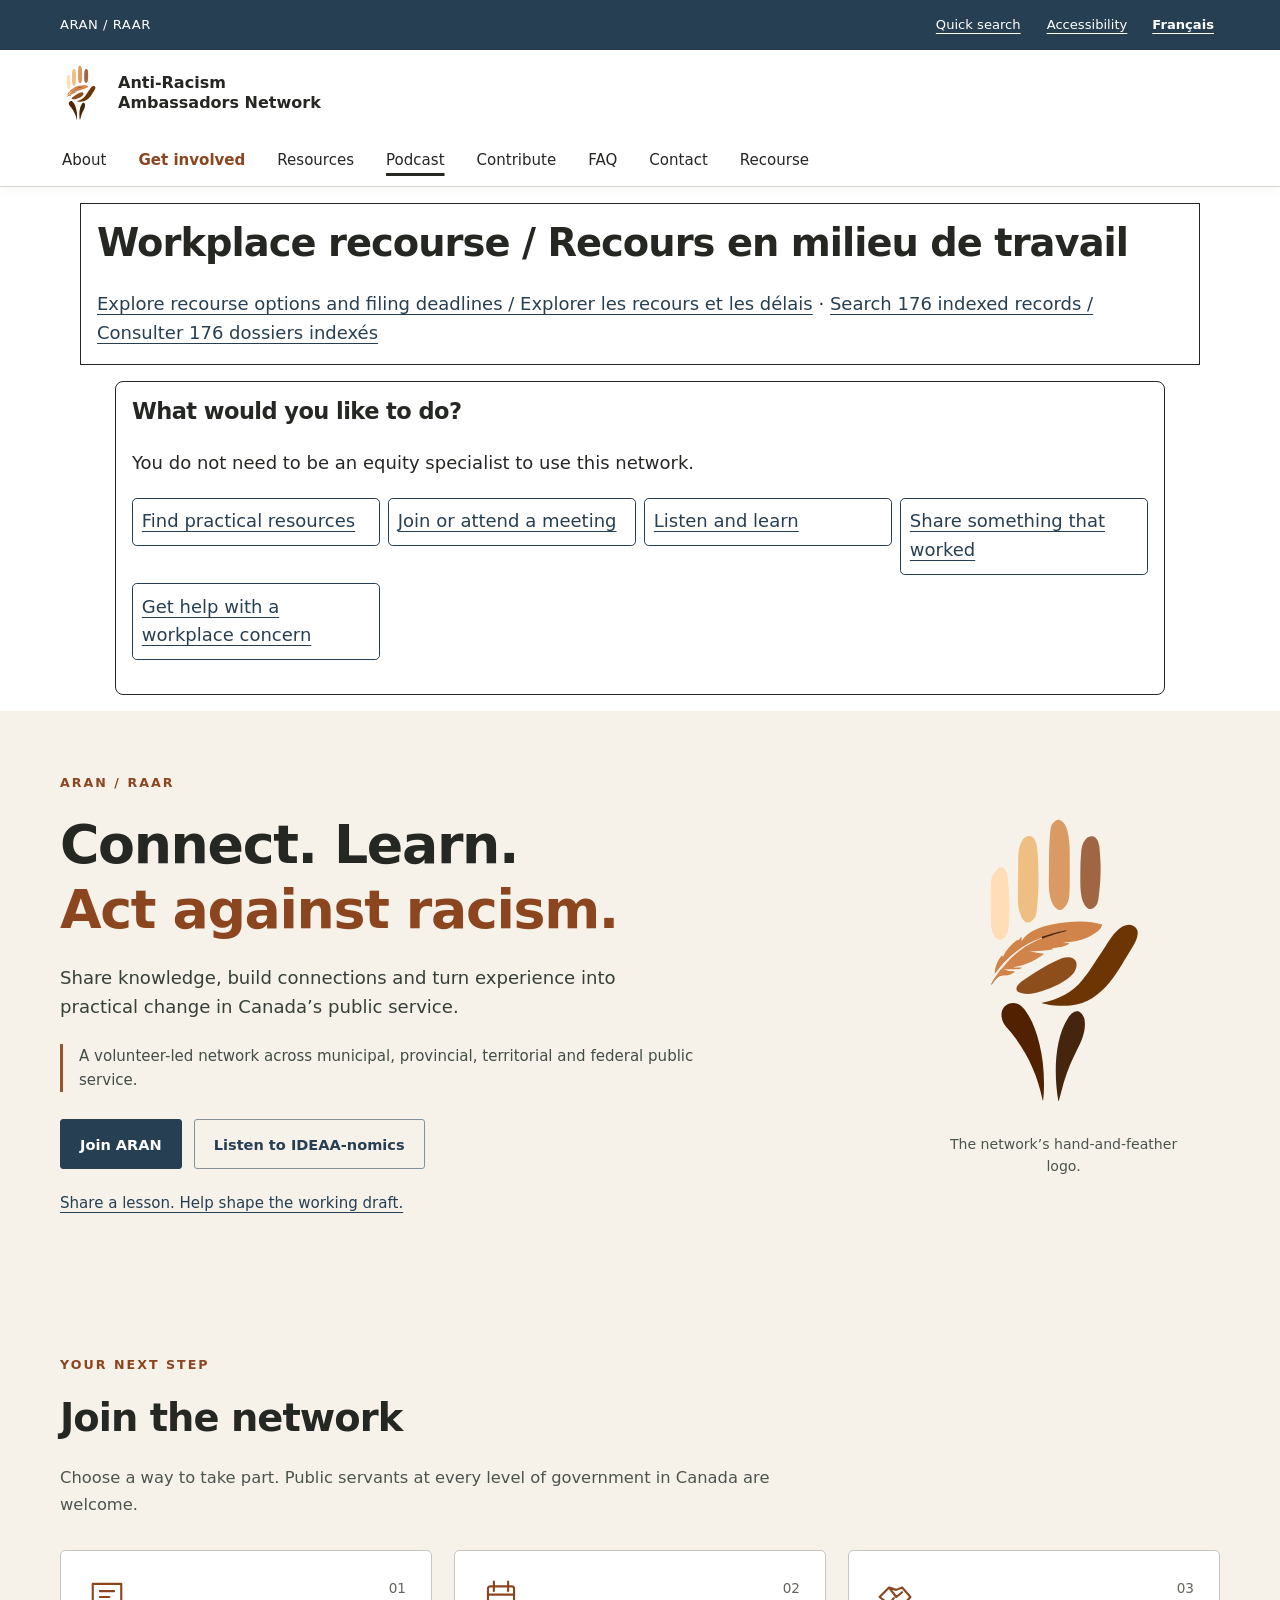
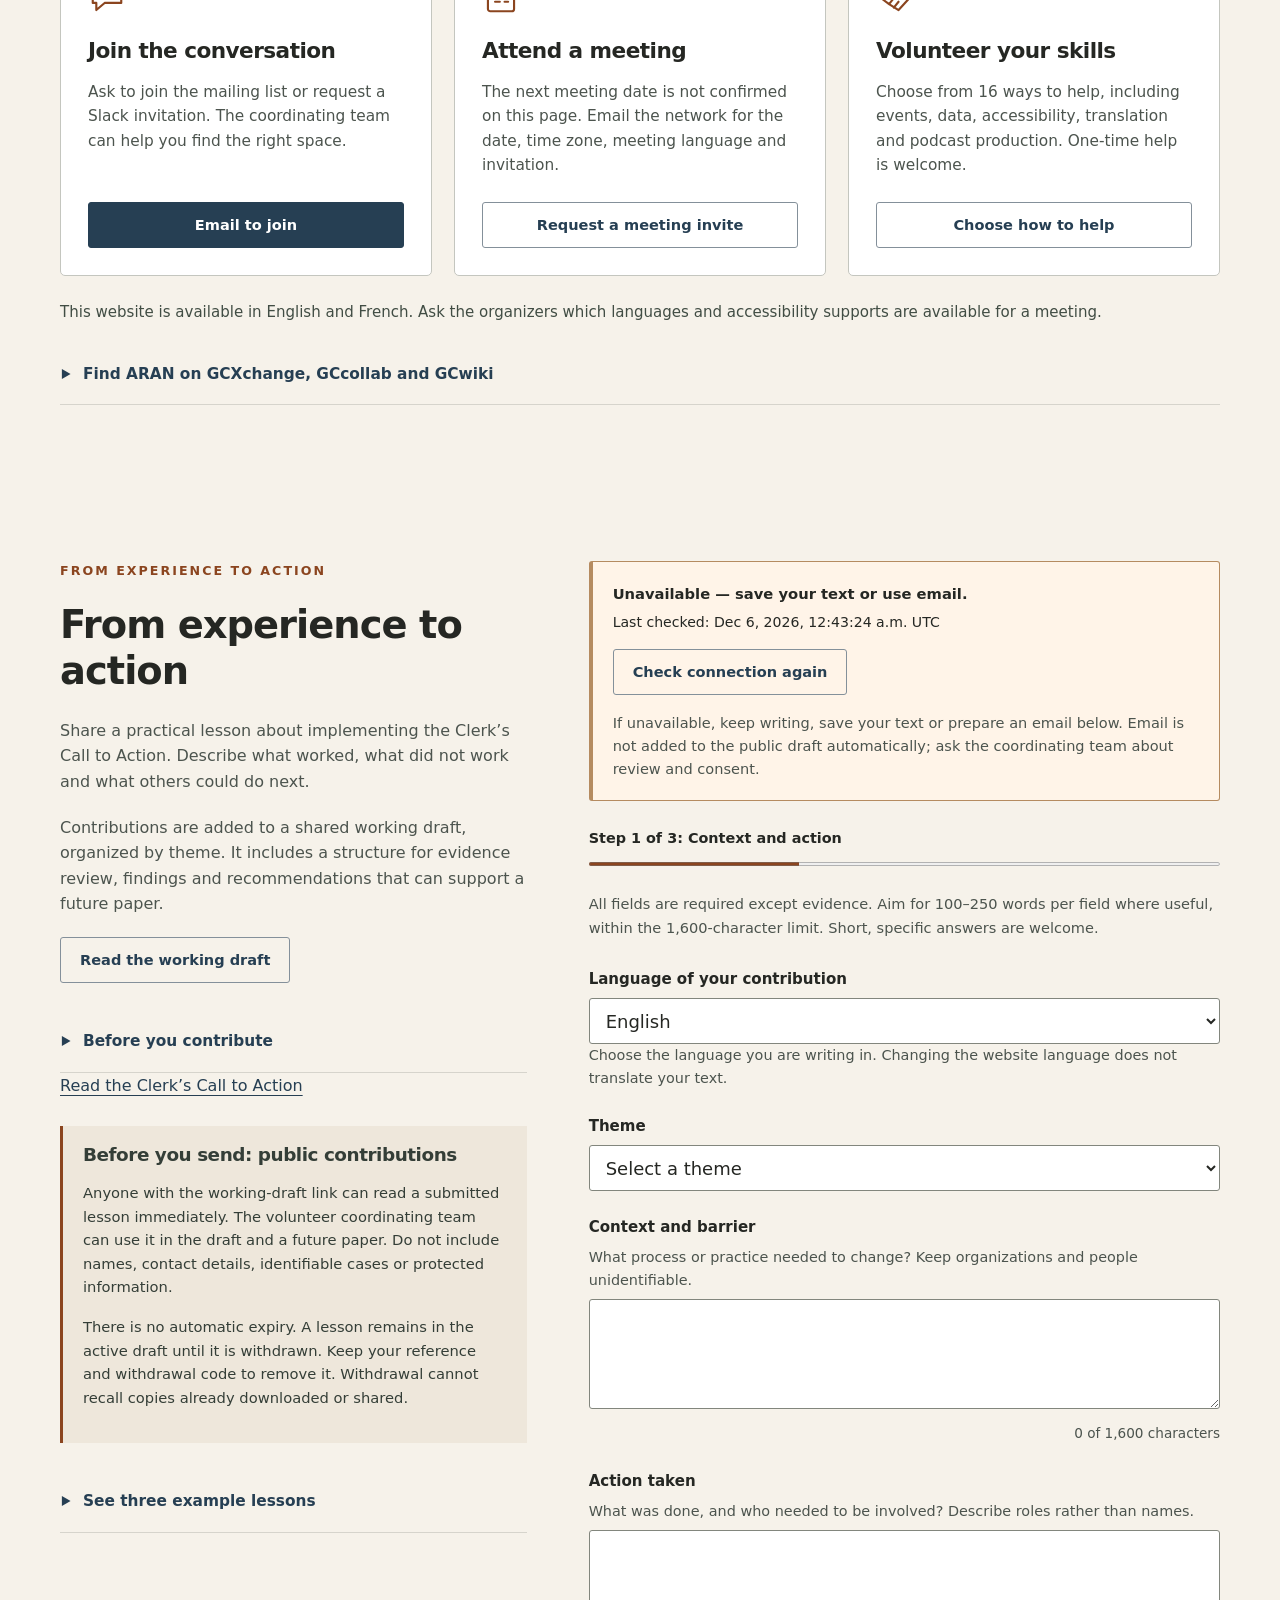
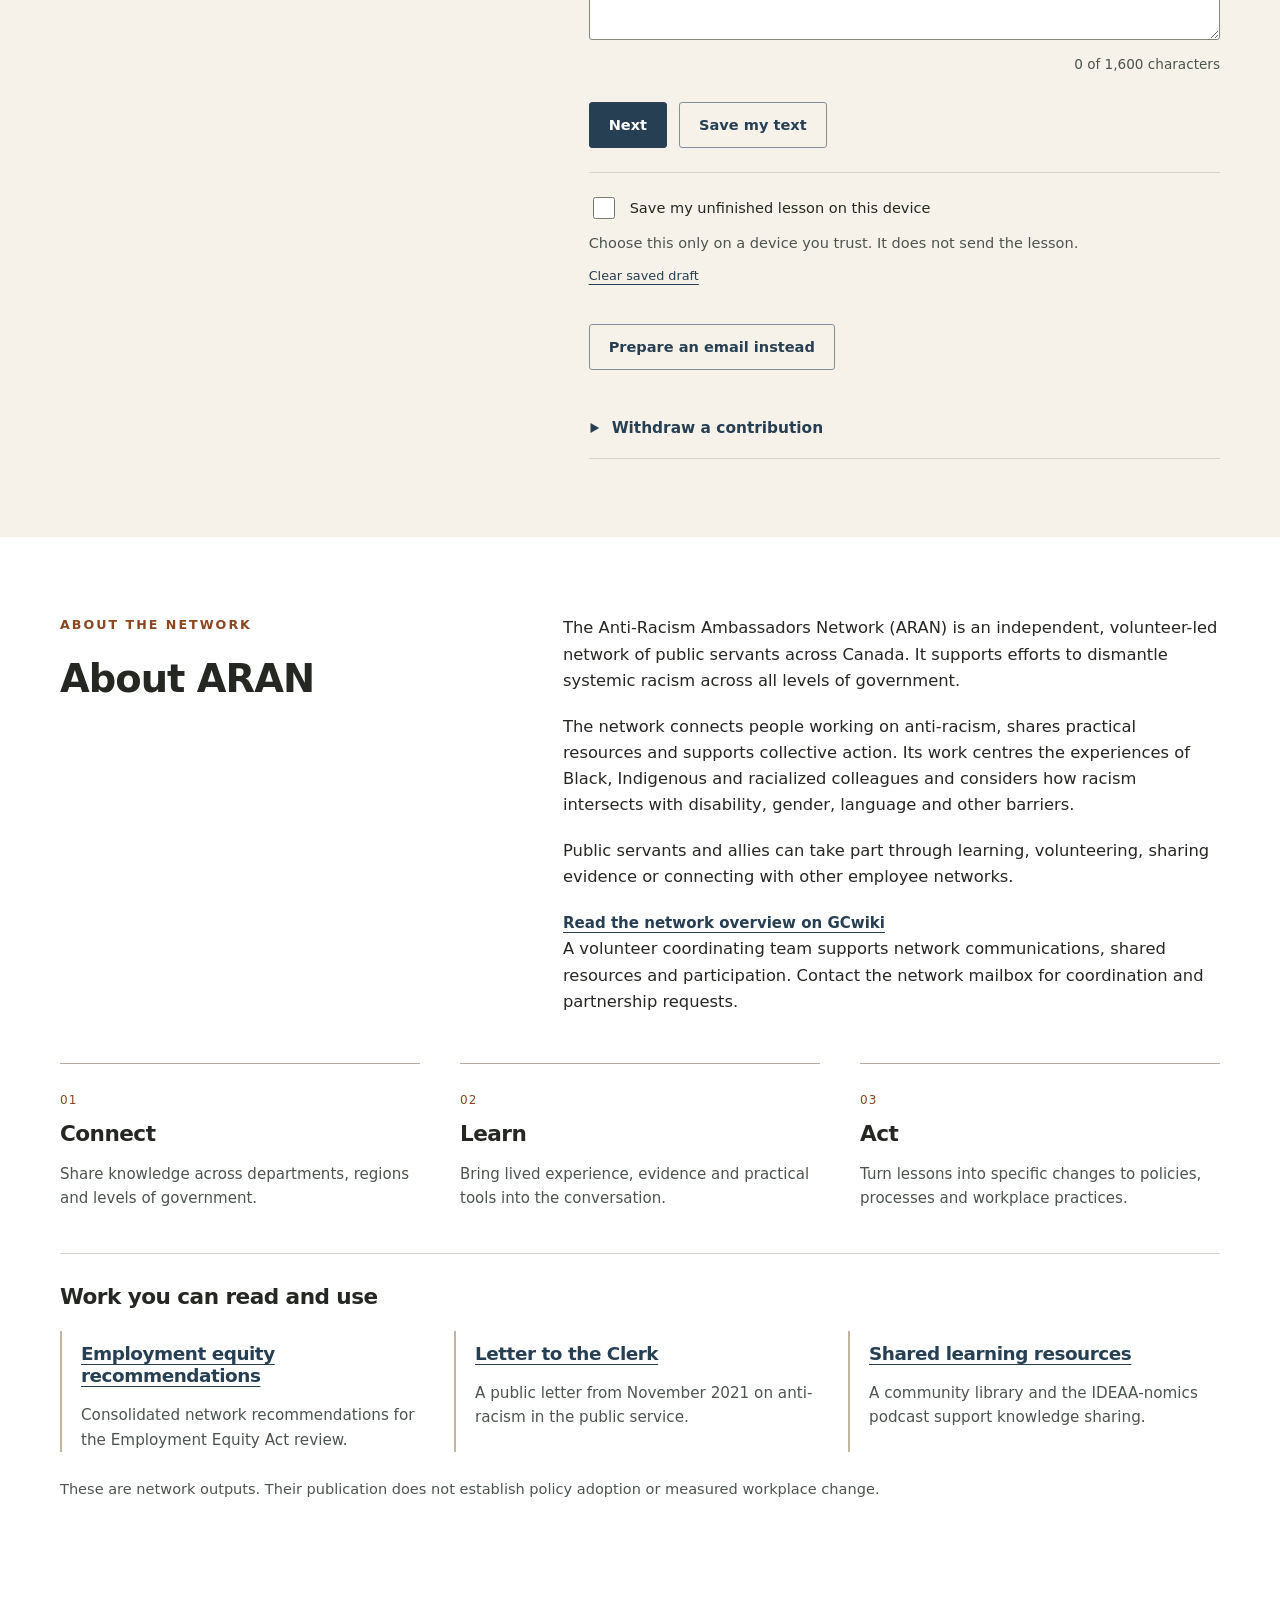
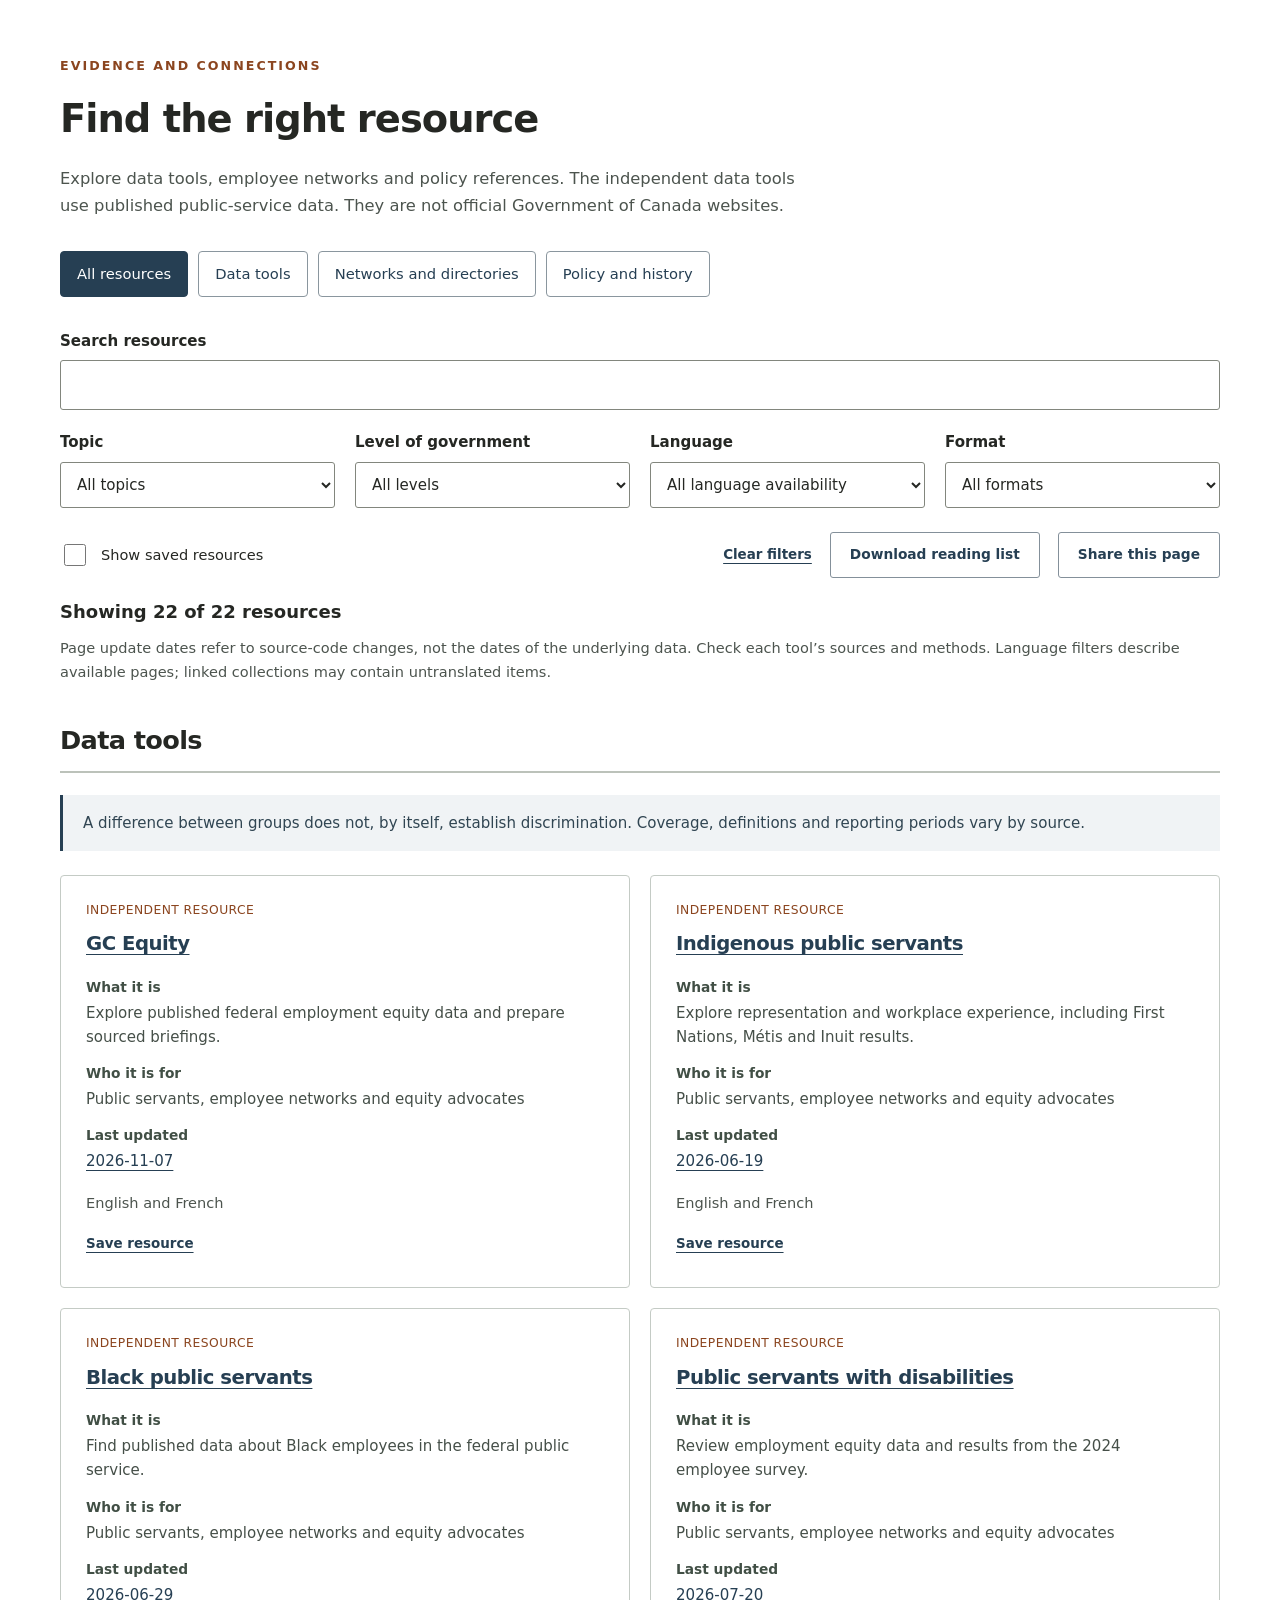
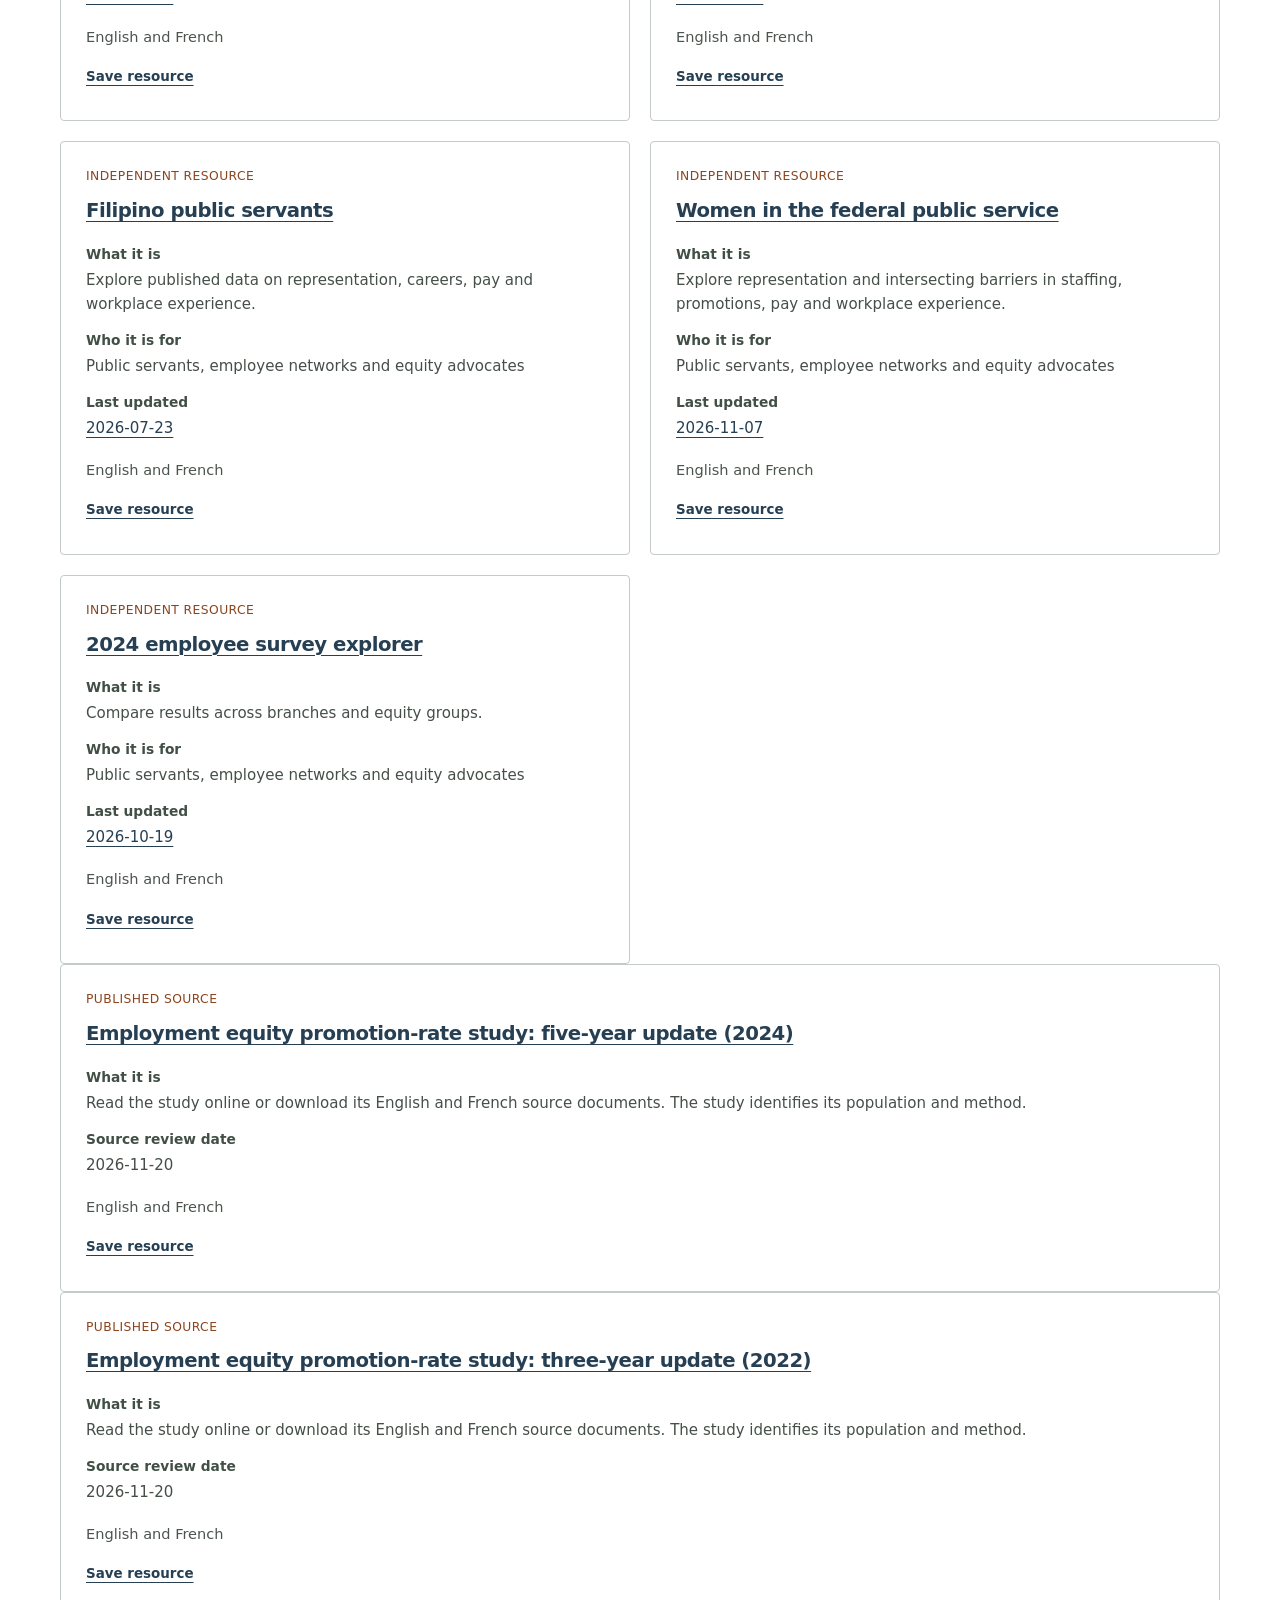
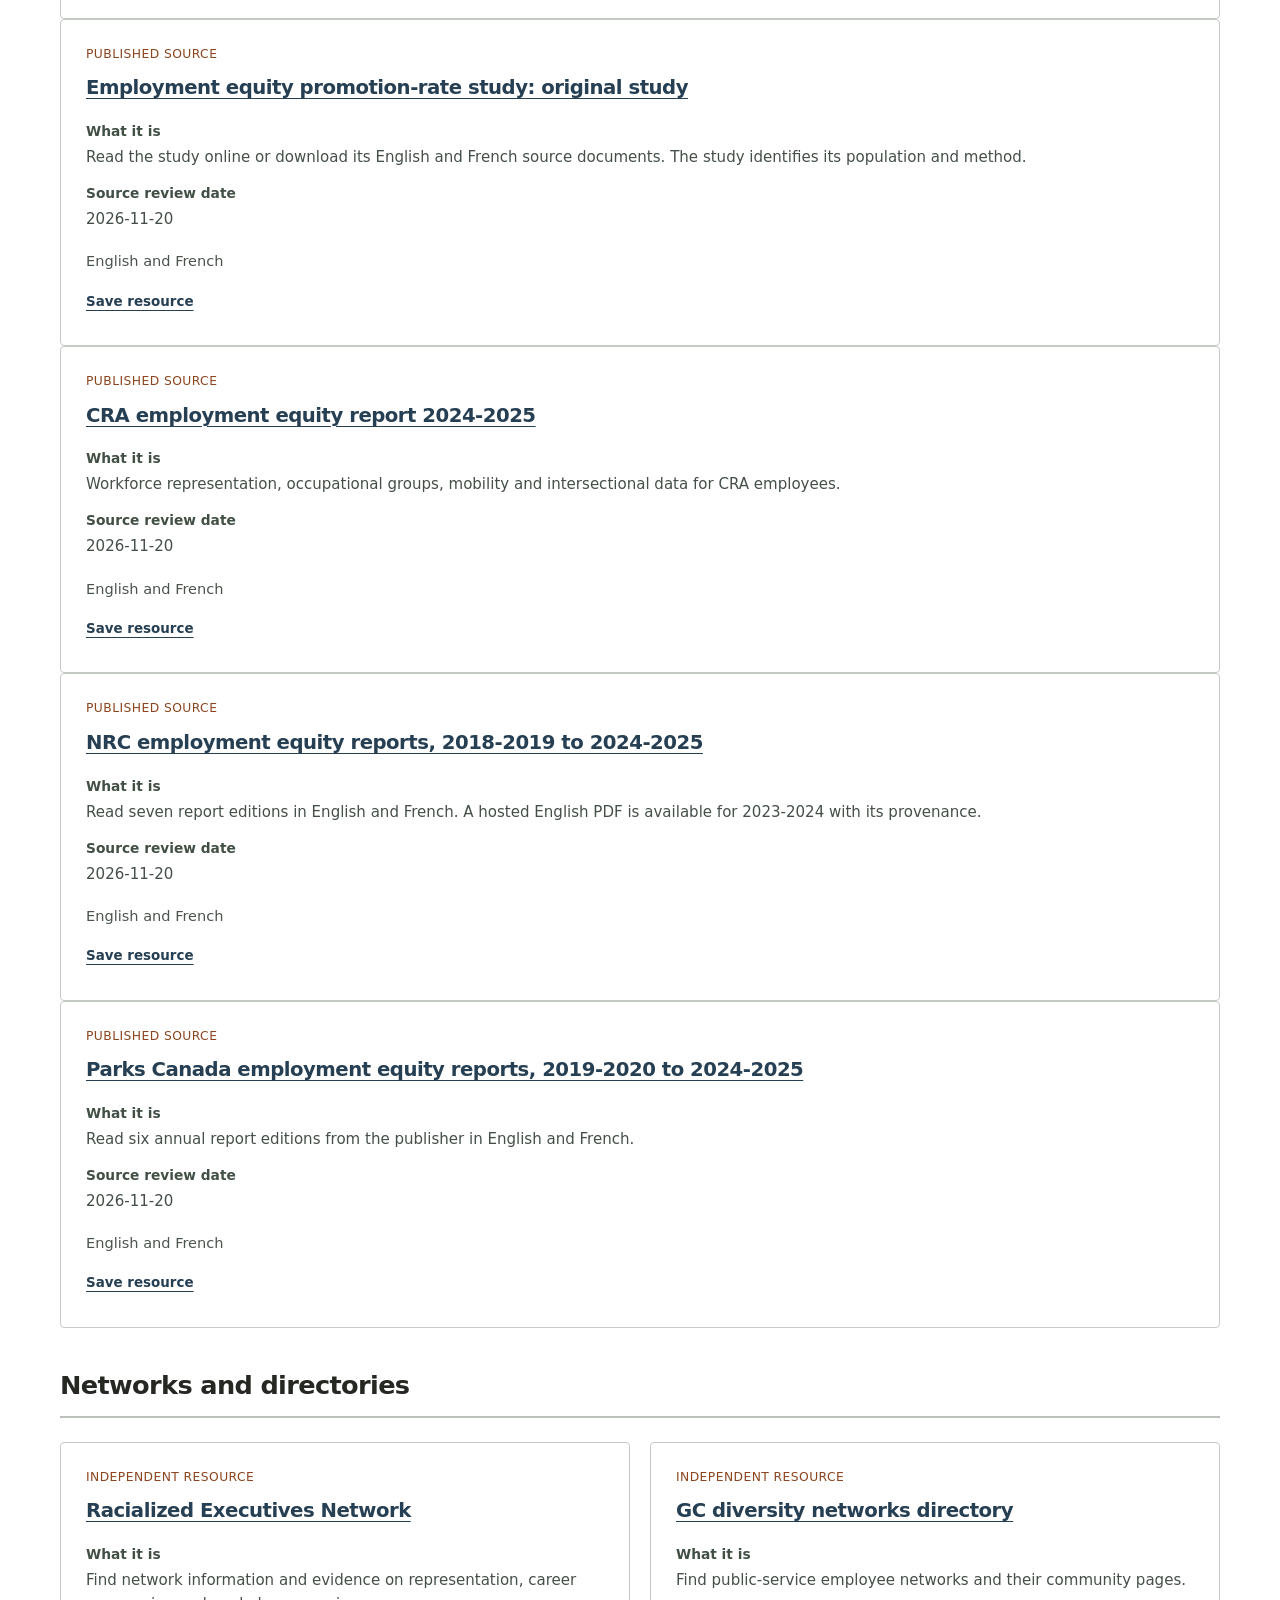
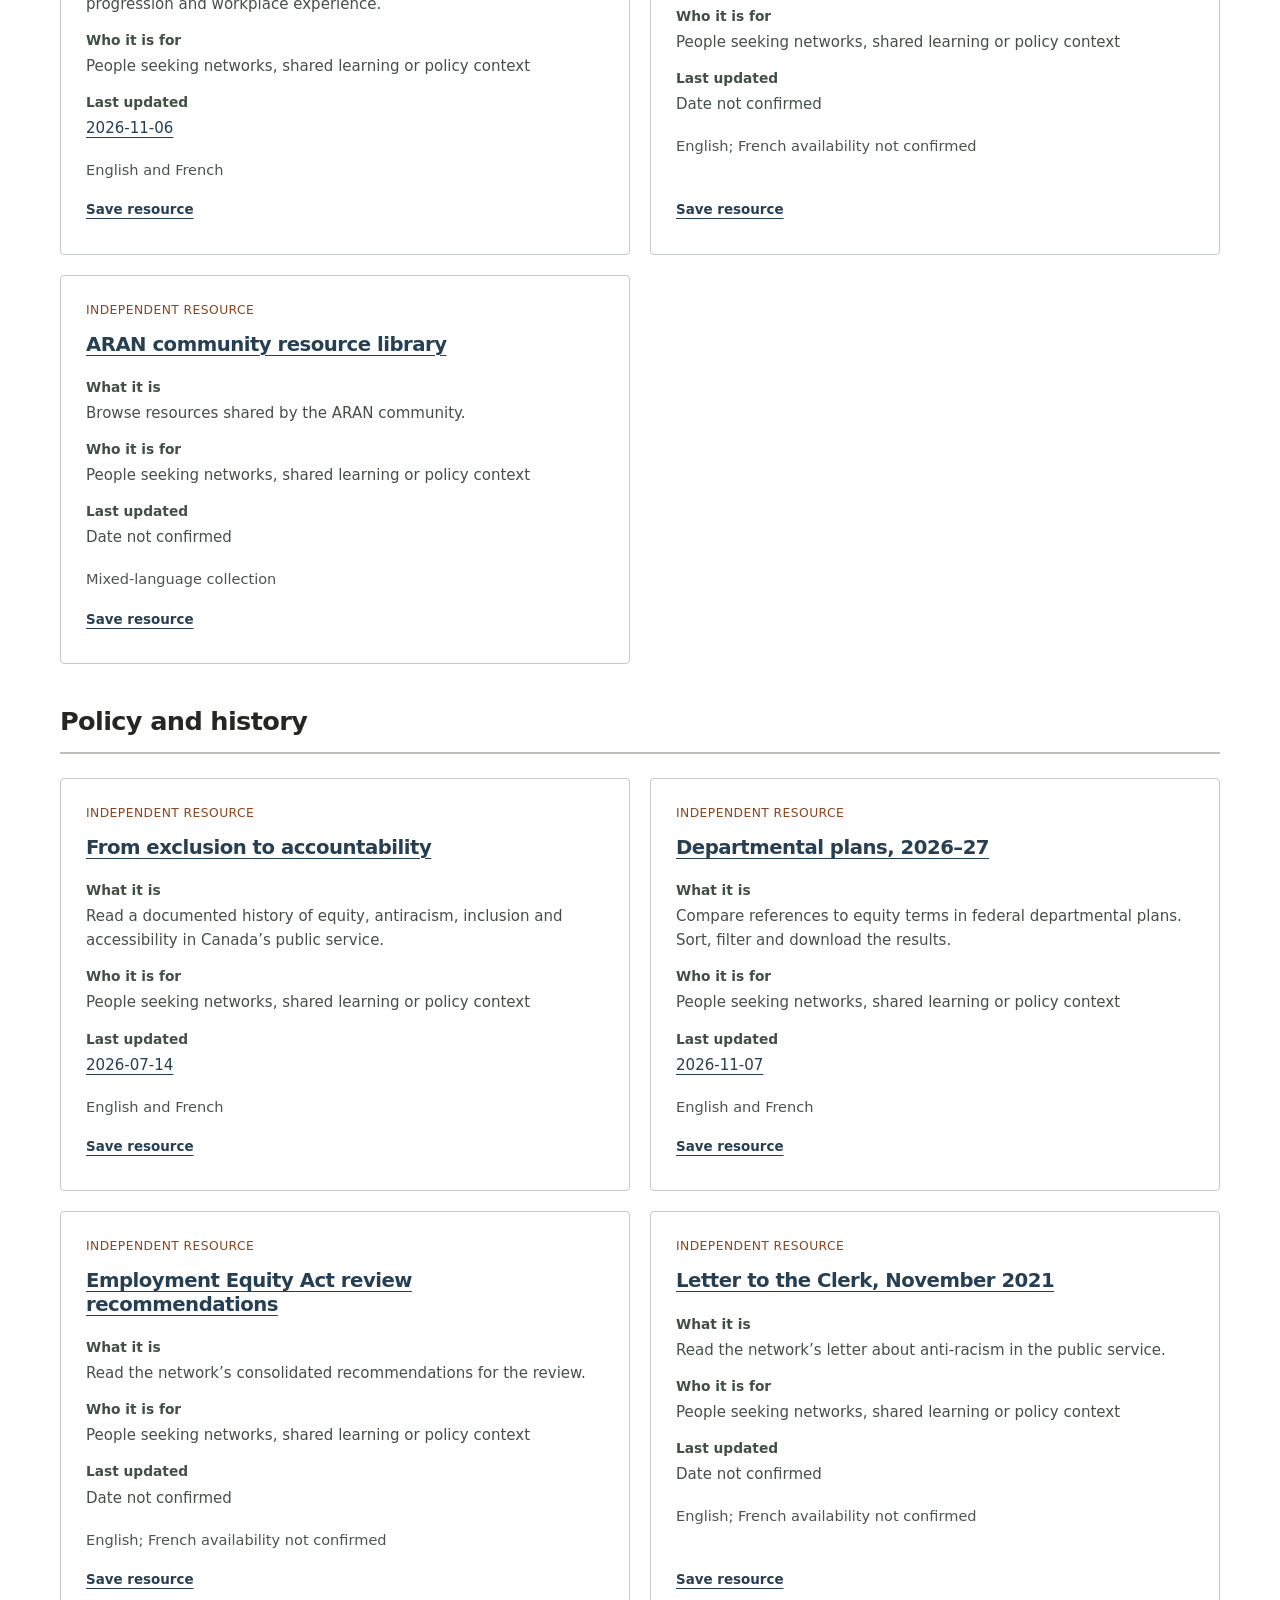
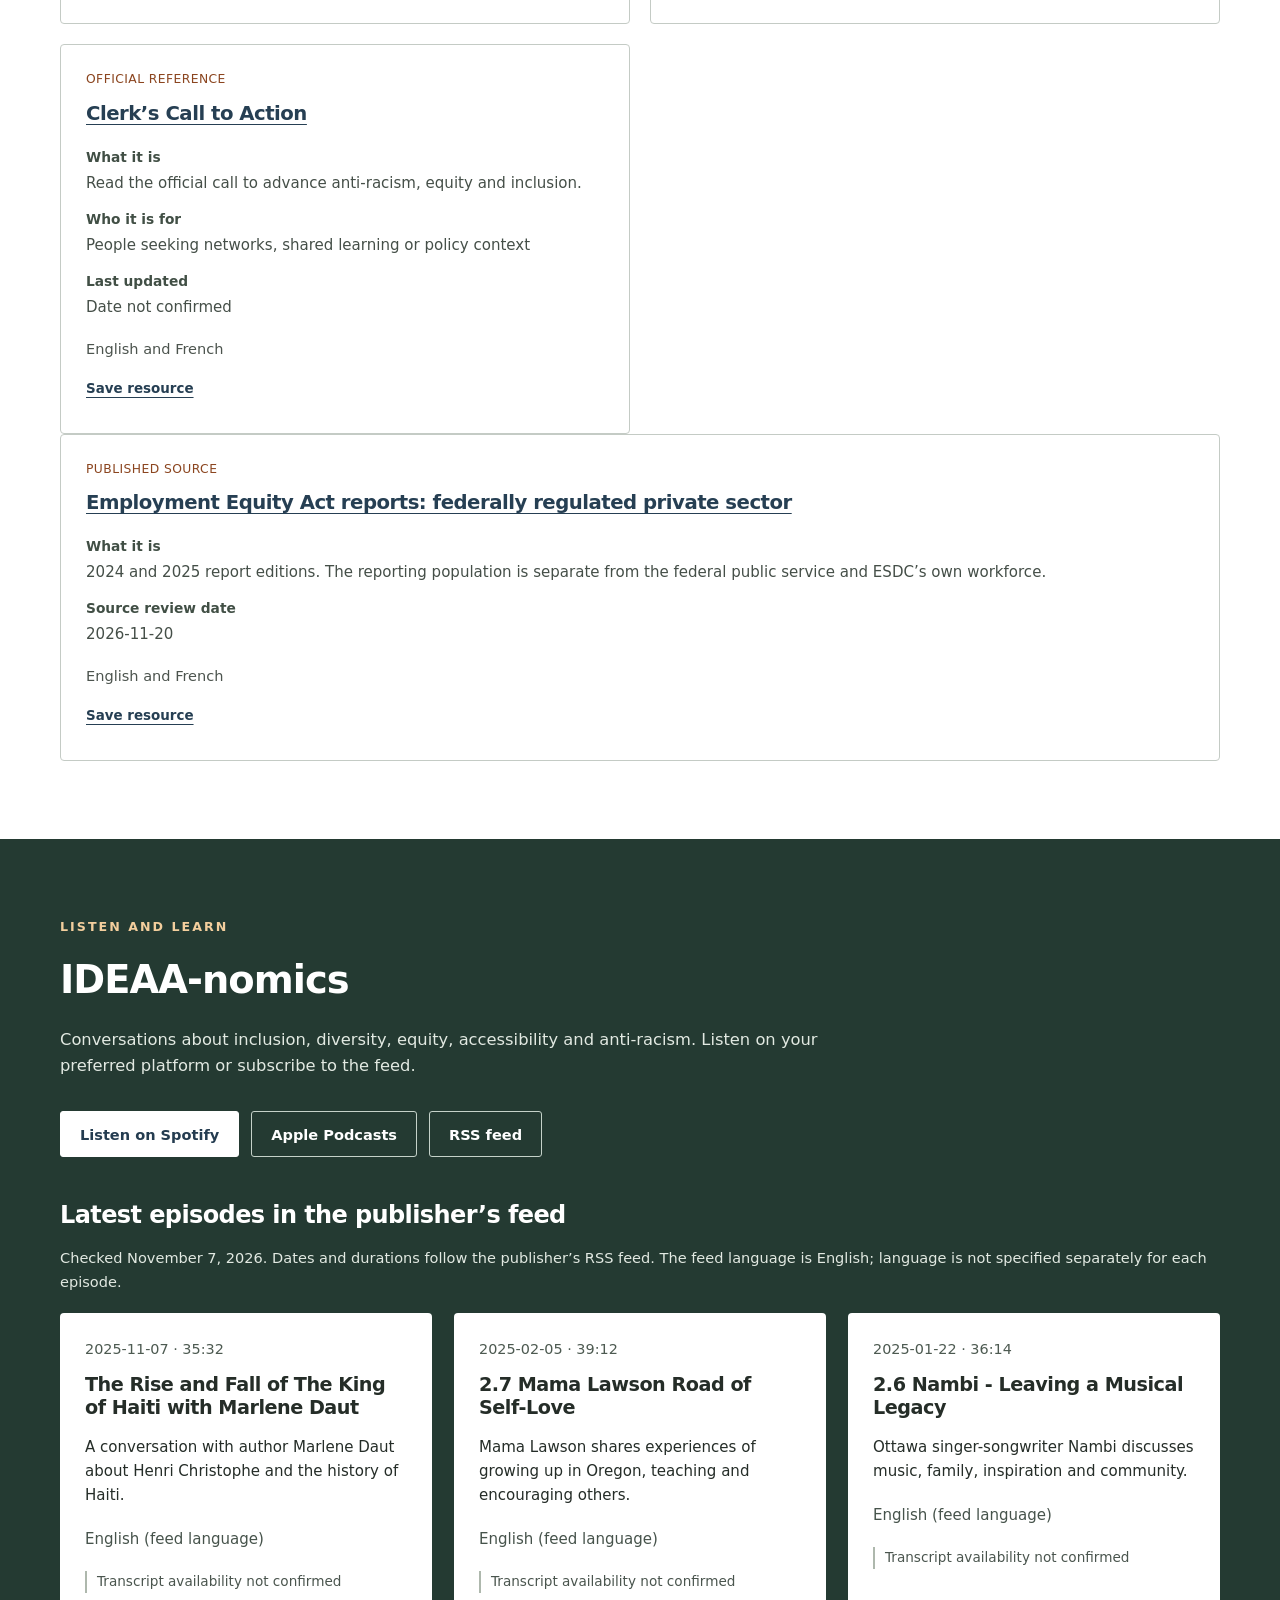
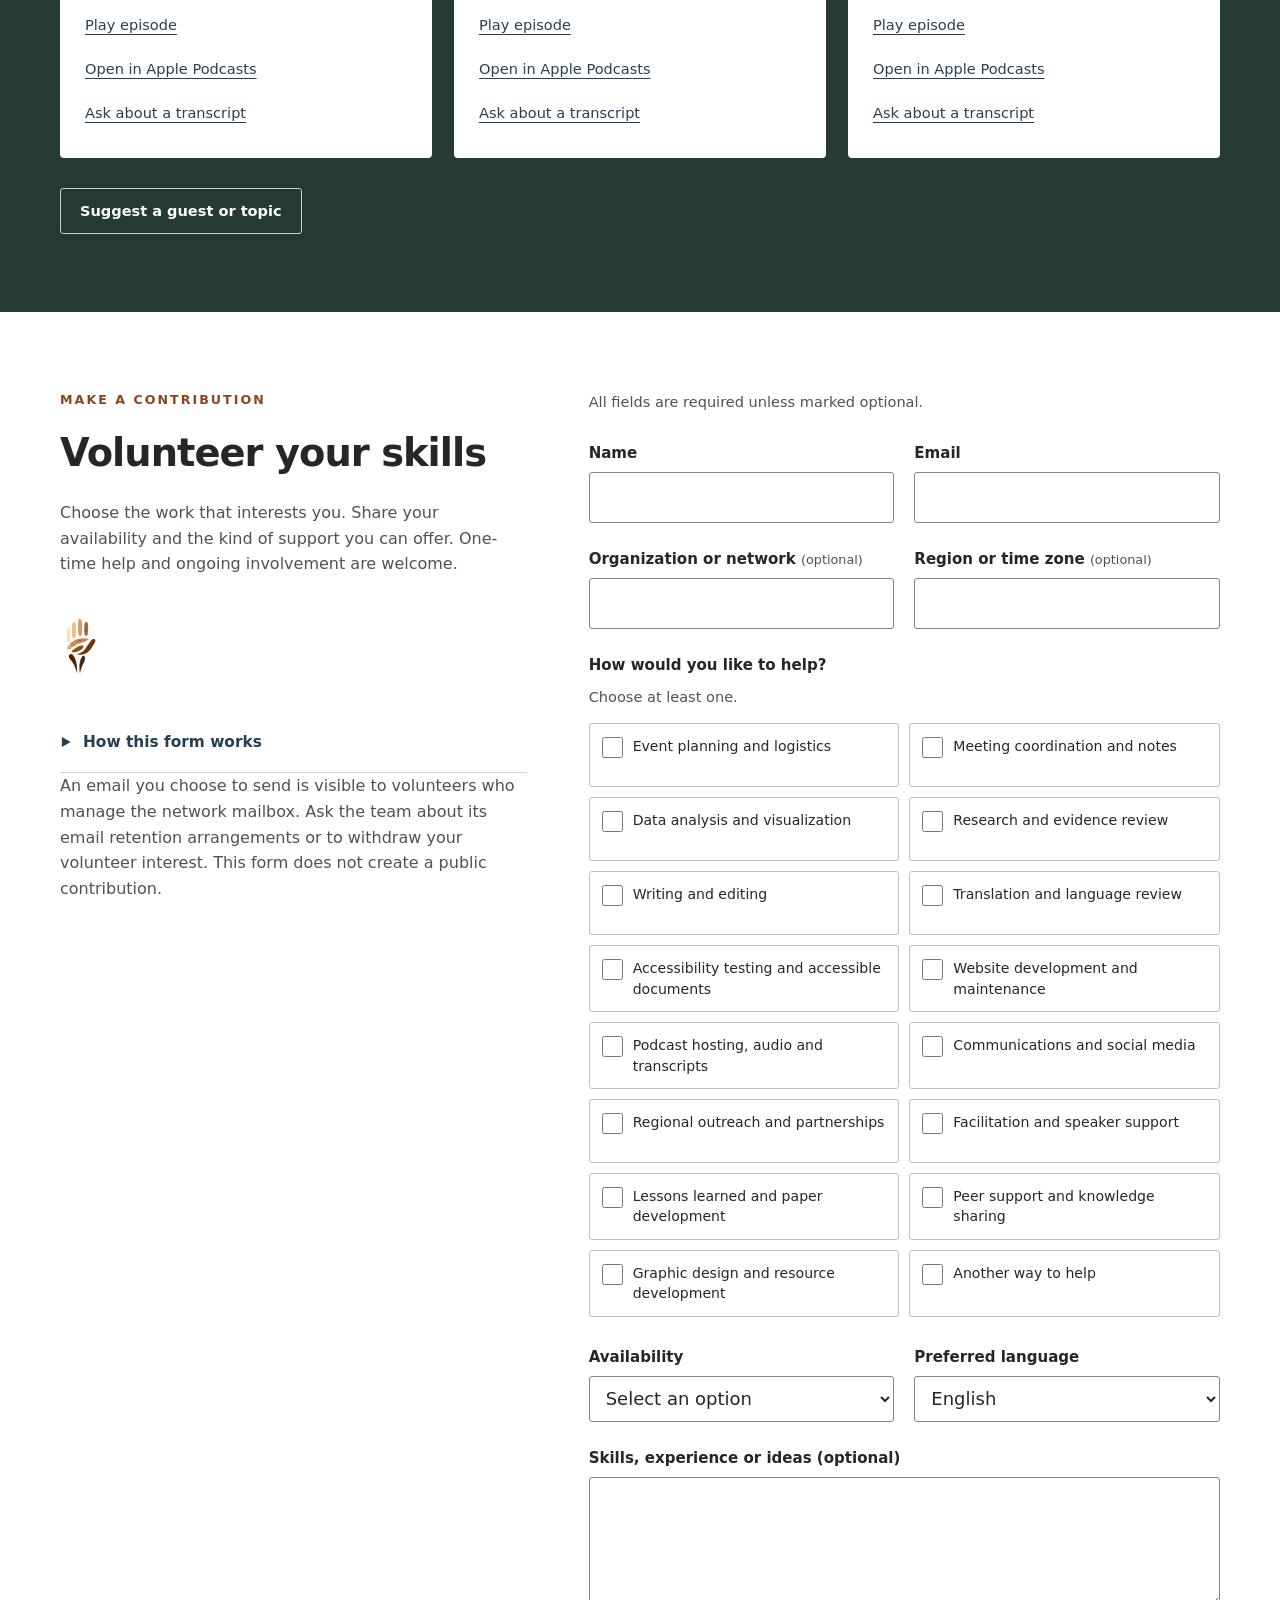
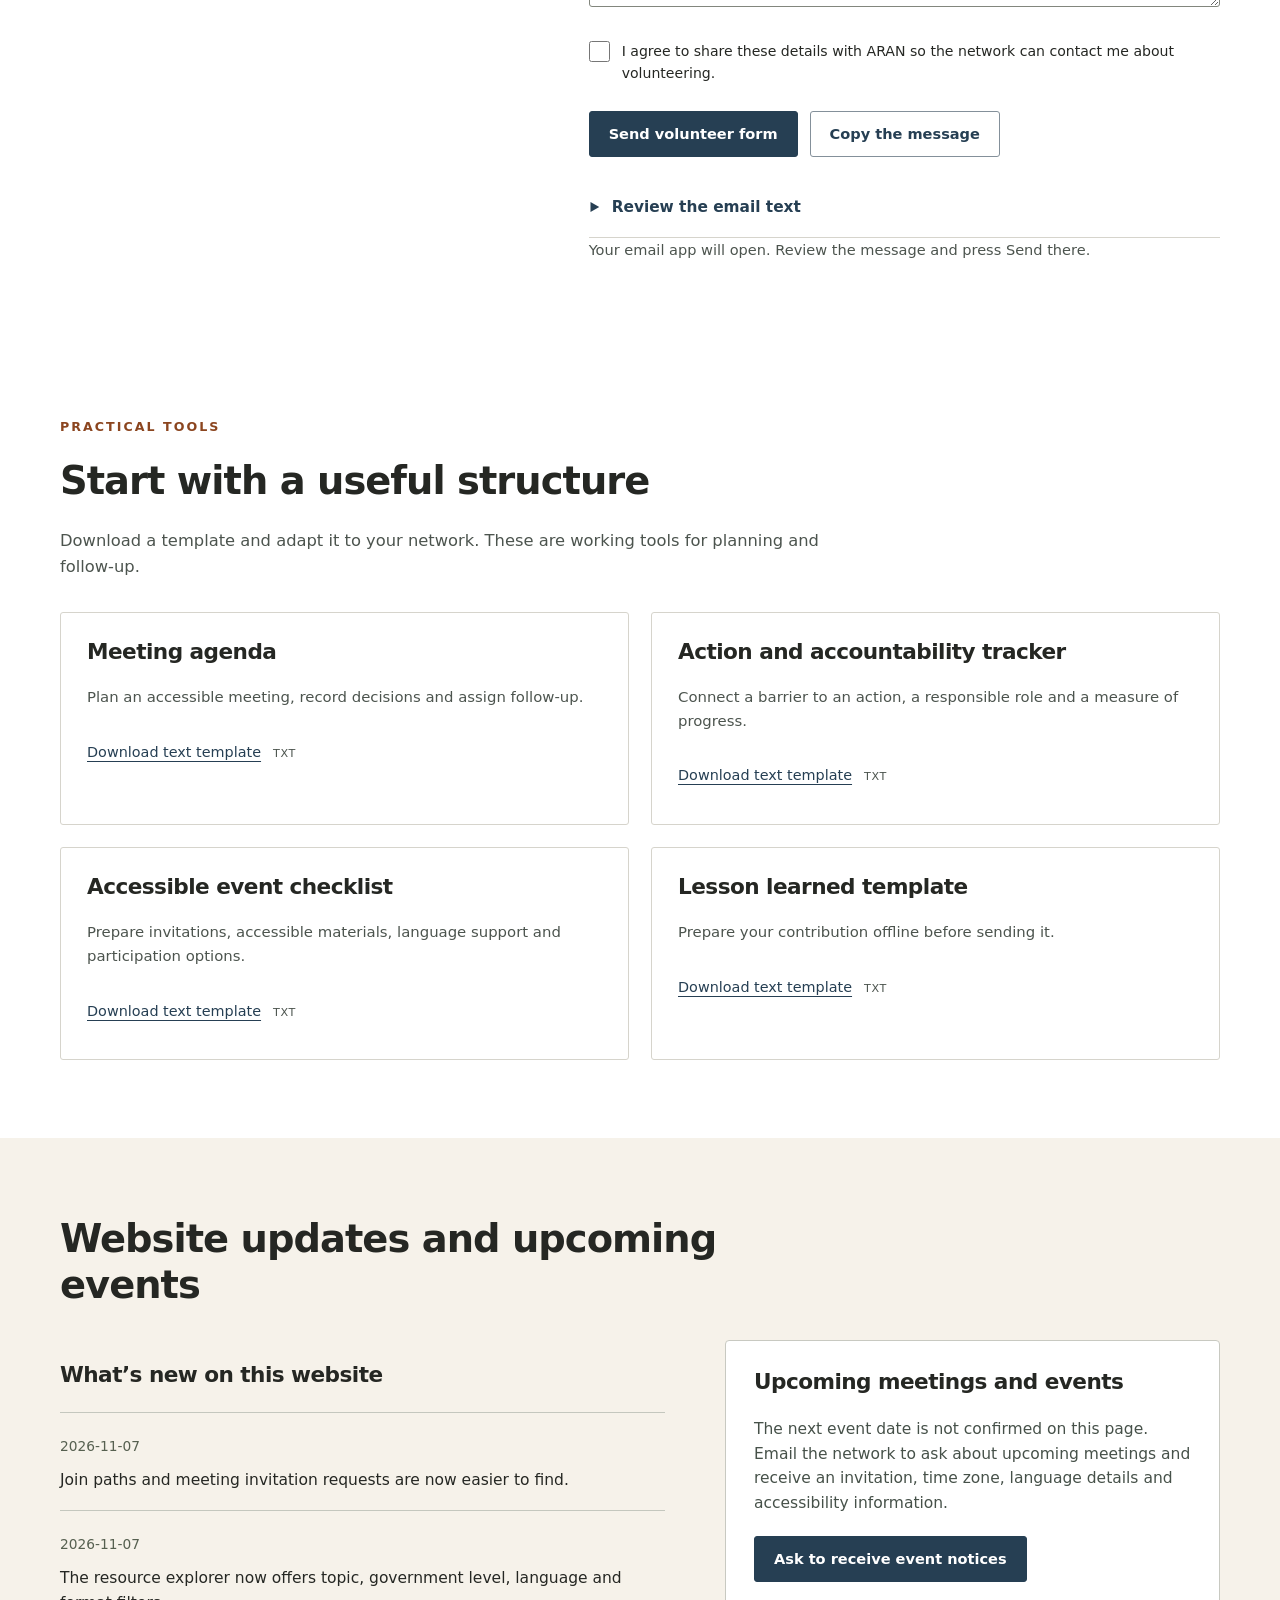
==== commit f52b378e: "Route equity research, recourse and resource navigation to GC Equity; keep ARAN network focused" ====
--- a/index.html
+++ b/index.html
@@ -1,4 +1,4 @@
 <!doctype html>
-<html lang="en"><head><meta charset="utf-8"><meta name="viewport" content="width=device-width, initial-scale=1"><meta name="color-scheme" content="light"><meta name="description" content="Join the Anti-Racism Ambassadors Network. Find a meeting, share a lesson and explore public-service equity resources."><title>Anti-Racism Ambassadors Network | ARAN</title><meta name="referrer" content="strict-origin-when-cross-origin"><link rel="stylesheet" href="styles.css?v=20261107-5"><script src="shared.js?v=20261107-5" defer></script><script src="app.js?v=20261107-5" defer></script><script src="enhancements.js?v=20261107-5" defer></script><link rel="stylesheet" href="enhancements.css?v=20261107-5"><link rel="manifest" href="manifest.webmanifest"><meta name="theme-color" content="#263f53"><link rel="canonical" href="https://aranpublicservants-rgb.github.io/aran-raar/"><link rel="alternate" hreflang="en" href="https://aranpublicservants-rgb.github.io/aran-raar/"><link rel="alternate" hreflang="fr" href="https://aranpublicservants-rgb.github.io/aran-raar/fr.html"><link rel="icon" type="image/svg+xml" href="assets/aran-icon.svg"><meta property="og:title" content="Anti-Racism Ambassadors Network | ARAN"><meta property="og:description" content="Join the Anti-Racism Ambassadors Network. Find a meeting, share a lesson and explore public-service equity resources."><meta property="og:type" content="website"><meta property="og:url" content="https://aranpublicservants-rgb.github.io/aran-raar/index.html"><meta property="og:locale" content="en_CA"><meta property="og:image" content="https://aranpublicservants-rgb.github.io/aran-raar/assets/og-aran-en.png"><meta property="og:image:width" content="1200"><meta property="og:image:height" content="630"><meta property="og:image:alt" content="Anti-Racism Ambassadors Network logo and name."><meta name="twitter:card" content="summary_large_image"><link rel="stylesheet" href="site-v3.css?v=20261107-5"><script src="ui.js?v=20261107-5" defer></script><style>.first-visit{max-width:1050px;margin:1rem auto;padding:1rem;box-sizing:border-box;border:1px solid currentColor;border-radius:.5rem}.first-visit h2{font-size:1.25em;margin-top:0}.first-visit ul{display:grid;grid-template-columns:repeat(auto-fit,minmax(min(100%,230px),1fr));gap:.5rem;list-style:none;padding:0}.first-visit a{display:block;padding:.55rem;border:1px solid currentColor;border-radius:.3rem;text-decoration:underline}.first-visit a:focus-visible{outline:3px solid currentColor;outline-offset:3px}</style></head><body data-page="home"><a class="skip" href="#main"><span data-lang="en" lang="en">Skip to main content</span></a><div class="sticky-shell"><div class="identity-line"><div class="container identity-inner"><span>ARAN / RAAR</span><div class="utility-actions"><button type="button" class="utility-button" data-open-search><span data-lang="en" lang="en">Quick search</span></button><button type="button" class="utility-button" data-open-access><span data-lang="en" lang="en">Accessibility</span></button><a id="language-link" href="fr.html?v=20261107-5" lang="fr" hreflang="fr">Français</a></div></div></div><header class="site-header"><div class="container header-inner"><a class="brand" href="#top"><img class="brand-mark" src="assets/aran-logo.svg" alt="" width="44" height="58"><span class="brand-name"><span data-lang="en" lang="en">Anti-Racism<br>Ambassadors Network</span></span></a><button class="menu-toggle" id="menu-toggle" type="button" aria-expanded="false" aria-controls="primary-nav" hidden><span data-lang="en" lang="en">Menu</span></button><nav id="primary-nav" class="section-nav" aria-label="Main navigation" data-aria-en="Main navigation" data-aria-fr="Menu principal"><a href="#about" class=""><span data-lang="en" lang="en">About</span></a><a href="#join" class="nav-action"><span data-lang="en" lang="en">Get involved</span></a><a href="#resources" class=""><span data-lang="en" lang="en">Resources</span></a><a href="#podcast" class=""><span data-lang="en" lang="en">Podcast</span></a><a href="#lessons" class=""><span data-lang="en" lang="en">Contribute</span></a><a href="#faq" class=""><span data-lang="en" lang="en">FAQ</span></a><a href="#contact" class=""><span data-lang="en" lang="en">Contact</span></a><a href="recourse/">Recourse</a></nav></div></header></div><main id="main" tabindex="-1"><section id="recourse-start" aria-labelledby="recourse-start-title" style="max-width:70rem;margin:1rem auto;padding:1rem;border:1px solid currentColor"><h2 id="recourse-start-title">Workplace recourse / <span lang="fr">Recours en milieu de travail</span></h2><p><a href="recourse/">Explore recourse options and filing deadlines / Explorer les recours et les délais</a> · <a href="recourse/cases/">Search 176 indexed records / Consulter 176 dossiers indexés</a></p></section><section class="first-visit" data-first-visit="1" lang="en" aria-label="What would you like to do?"><h2>What would you like to do?</h2><p>You do not need to be an equity specialist to use this network.</p><ul><li><a href="#resources">Find practical resources</a></li><li><a href="#join">Join or attend a meeting</a></li><li><a href="#podcast">Listen and learn</a></li><li><a href="#lessons">Share something that worked</a></li><li><a href="recourse/">Get help with a workplace concern</a></li></ul></section><section id="top" class="hero"><div class="container hero-grid"><div class="hero-copy"><p class="eyebrow">ARAN / RAAR</p><h1><span data-lang="en" lang="en">Connect. Learn.<br><span class="accent">Act against racism.</span></span></h1><p class="hero-summary"><span data-lang="en" lang="en">Share knowledge, build connections and turn experience into practical change in Canada’s public service.</span></p><p class="proof-line"><span data-lang="en" lang="en">A volunteer-led network across municipal, provincial, territorial and federal public service.</span></p><div class="actions"><a href="#join" class="button primary"><span data-lang="en" lang="en">Join ARAN</span></a><a href="#podcast" class="button secondary"><span data-lang="en" lang="en">Listen to IDEAA-nomics</span></a></div><p class="hero-next"><a href="#lessons" class=""><span data-lang="en" lang="en">Share a lesson. Help shape the working draft.</span></a></p></div><figure class="hero-art"><img class="hero-logo" src="assets/aran-logo.svg" width="408" height="746" fetchpriority="high" alt="ARAN logo: a raised hand in several colours with a feather." data-alt-en="ARAN logo: a raised hand in several colours with a feather." data-alt-fr="Logo du RAAR : une main levée de plusieurs couleurs accompagnée d’une plume."><figcaption><span data-lang="en" lang="en">The network’s hand-and-feather logo.</span></figcaption></figure></div></section><section id="join" class="section section-soft"><span id="join-en" aria-hidden="true"></span><div class="container"><div class="section-intro"><p class="eyebrow"><span data-lang="en" lang="en">Your next step</span></p><h2><span data-lang="en" lang="en">Join the network</span></h2><p><span data-lang="en" lang="en">Choose a way to take part. Public servants at every level of government in Canada are welcome.</span></p></div><div class="join-paths"><article class="join-card"><svg class="platform-icon" viewbox="0 0 32 32" fill="none" stroke="currentColor" stroke-width="1.8" stroke-linecap="round" stroke-linejoin="round" aria-hidden="true"><path d="M4 5h24v16H14l-7 6v-6H4z"></path><path d="M10 11h12M10 16h8"></path></svg><p class="step-number">01</p><h3><span data-lang="en" lang="en">Join the conversation</span></h3><p><span data-lang="en" lang="en">Ask to join the mailing list or request a Slack invitation. The coordinating team can help you find the right space.</span></p><a href="mailto:aranpublicservants@gmail.com?subject=ARAN%20%7C%20Join%20/%20Adh%C3%A9sion" class="button primary"><span data-lang="en" lang="en">Email to join</span></a></article><article class="join-card"><svg class="platform-icon" viewbox="0 0 32 32" fill="none" stroke="currentColor" stroke-width="1.8" stroke-linecap="round" stroke-linejoin="round" aria-hidden="true"><rect x="5" y="7" width="22" height="21" rx="2"></rect><path d="M10 3v8M22 3v8M5 14h22M11 20h4M19 20h3"></path></svg><p class="step-number">02</p><h3><span data-lang="en" lang="en">Attend a meeting</span></h3><p><span data-lang="en" lang="en">The next meeting date is not confirmed on this page. Email the network for the date, time zone, meeting language and invitation.</span></p><a href="mailto:aranpublicservants@gmail.com?subject=ARAN%20%7C%20Next%20meeting%20invitation%20/%20Invitation%20%C3%A0%20la%20prochaine%20r%C3%A9union" class="button secondary"><span data-lang="en" lang="en">Request a meeting invite</span></a></article><article class="join-card"><svg class="platform-icon" viewbox="0 0 32 32" fill="none" stroke="currentColor" stroke-width="1.8" stroke-linecap="round" stroke-linejoin="round" aria-hidden="true"><path d="m3 16 8-8 6 2 5-2 7 8-10 11-8-5zM11 8l6 8 5-4M11 22l4-5M15 25l4-5"></path></svg><p class="step-number">03</p><h3><span data-lang="en" lang="en">Volunteer your skills</span></h3><p><span data-lang="en" lang="en">Choose from 16 ways to help, including events, data, accessibility, translation and podcast production. One-time help is welcome.</span></p><a href="#volunteer" class="button secondary"><span data-lang="en" lang="en">Choose how to help</span></a></article></div><p class="language-note"><span data-lang="en" lang="en">This website is available in English and French. Ask the organizers which languages and accessibility supports are available for a meeting.</span></p><details class="platform-details"><summary><span data-lang="en" lang="en">Find ARAN on GCXchange, GCcollab and GCwiki</span></summary><div class="community-grid"><article class="community-card"><svg class="platform-icon" viewbox="0 0 32 32" fill="none" stroke="currentColor" stroke-width="1.8" stroke-linecap="round" stroke-linejoin="round" aria-hidden="true"><path d="M5 10h23l-6-6M27 23H4l6 6M28 10l-6 6M4 23l6-6"></path></svg><h3>GCXchange</h3><p class="access-badge"><span data-lang="en" lang="en">GC account and access approval</span></p><p><span data-lang="en" lang="en">Complete the community agreement before requesting access to the ARAN community.</span></p><a href="https://teams.microsoft.com/l/team/19%3AZy6_RB1KDDriN8EOkrzIkypdje5U9t5RdSOGGqIV9tg1%40thread.tacv2/conversations?groupId=77e383b9-1520-4870-a8b1-5be14ca9e9aa&amp;tenantId=f6a7234d-bc9b-4520-ad5f-70669c2c7a9c" class="text-link"><span data-lang="en" lang="en">Open GCXchange</span></a></article><article class="community-card"><svg class="platform-icon" viewbox="0 0 32 32" fill="none" stroke="currentColor" stroke-width="1.8" stroke-linecap="round" stroke-linejoin="round" aria-hidden="true"><circle cx="7" cy="7" r="4"></circle><circle cx="25" cy="11" r="4"></circle><circle cx="15" cy="26" r="4"></circle><path d="m11 8 10 2M9 11l4 11M22 15l-5 7"></path></svg><h3>GCcollab</h3><p class="access-badge"><span data-lang="en" lang="en">Account may be required</span></p><p><span data-lang="en" lang="en">Connect with colleagues and shared resources.</span></p><a href="https://gccollab.ca/groups/profile/5752038/enanti-racism-ambassadors-networkfr" class="text-link"><span data-lang="en" lang="en">Open GCcollab</span></a></article><article class="community-card"><svg class="platform-icon" viewbox="0 0 32 32" fill="none" stroke="currentColor" stroke-width="1.8" stroke-linecap="round" stroke-linejoin="round" aria-hidden="true"><path d="M7 3h12l7 7v19H7zM19 3v8h7M12 16h9M12 21h9"></path></svg><h3>GCwiki</h3><p class="access-badge"><span data-lang="en" lang="en">Public page</span></p><p><span data-lang="en" lang="en">Read the network overview and community links.</span></p><a href="https://wiki.gccollab.ca/ARAN_ARAR" class="text-link"><span data-lang="en" lang="en">Open GCwiki</span></a></article></div><p><a href="https://forms.office.com/Pages/ResponsePage.aspx?id=8uh8clanLkGkxpUgStaNhBsF0eAER_RFqcZKPfJvE-RUOFQxSE1XVE1VSzJYN1pORVdQMTNKVFNSVS4u" class=""><span data-lang="en" lang="en">Complete the community agreement</span></a></p></details></div></section><section id="lessons" class="section section-soft"><div class="container form-layout"><div class="form-aside"><p class="eyebrow"><span data-lang="en" lang="en">From experience to action</span></p><h2><span data-lang="en" lang="en">From experience to action</span></h2><p><span data-lang="en" lang="en">Share a practical lesson about implementing the Clerk’s Call to Action. Describe what worked, what did not work and what others could do next.</span></p><p><span data-lang="en" lang="en">Contributions are added to a shared working draft, organized by theme. It includes a structure for evidence review, findings and recommendations that can support a future paper.</span></p><a class="button secondary draft-link" href="working-draft.html?v=20261107-5"><span data-lang="en" lang="en">Read the working draft</span></a><details><summary><span data-lang="en" lang="en">Before you contribute</span></summary><p><span data-lang="en" lang="en">The working draft is public. Use general descriptions. Do not include names, email addresses, case details or protected information. Contributions are self-reported and are not verified findings or network positions.</span></p><p><span data-lang="en" lang="en">A withdrawal code is provided after submission. Keep it if you may want to remove your contribution.</span></p></details><p><a href="https://www.canada.ca/en/privy-council/corporate/clerk/call-to-action-anti-racism-equity-inclusion-federal-public-service.html" data-href-en="https://www.canada.ca/en/privy-council/corporate/clerk/call-to-action-anti-racism-equity-inclusion-federal-public-service.html" data-href-fr="https://www.canada.ca/fr/conseil-prive/organisation/greffier/appel-action-faveur-lutte-contre-racisme-equite-inclusion-fonction-publique-federale.html"><span data-lang="en" lang="en">Read the Clerk’s Call to Action</span></a></p><aside class="privacy-panel" id="submission-privacy"><h3><span data-lang="en" lang="en">Before you send: public contributions</span></h3><p><span data-lang="en" lang="en">Anyone with the working-draft link can read a submitted lesson immediately. The volunteer coordinating team can use it in the draft and a future paper. Do not include names, contact details, identifiable cases or protected information.</span></p><p><span data-lang="en" lang="en">There is no automatic expiry. A lesson remains in the active draft until it is withdrawn. Keep your reference and withdrawal code to remove it. Withdrawal cannot recall copies already downloaded or shared.</span></p></aside><details class="lesson-examples"><summary><span data-lang="en" lang="en">See three example lessons</span></summary><p class="hint"><span data-lang="en" lang="en">Illustrative examples only. These fictional, anonymous examples show the structure; they are not submissions, findings or claims about an organization.</span></p><details><summary><span data-lang="en" lang="en">Making meetings easier to access</span></summary><dl><dt><span data-lang="en" lang="en">Context and barrier</span></dt><dd><span data-lang="en" lang="en">Materials arrived too late for participants to prepare.</span></dd><dt><span data-lang="en" lang="en">Action taken</span></dt><dd><span data-lang="en" lang="en">The organizer shared an accessible agenda and offered written input.</span></dd><dt><span data-lang="en" lang="en">What changed</span></dt><dd><span data-lang="en" lang="en">Participants had another way to contribute; attendance alone could not show whether access improved.</span></dd><dt><span data-lang="en" lang="en">Evidence and limits</span></dt><dd><span data-lang="en" lang="en">A short feedback check would be needed; no measured result is claimed.</span></dd><dt><span data-lang="en" lang="en">Lesson learned</span></dt><dd><span data-lang="en" lang="en">Offer more than one way to take part.</span></dd><dt><span data-lang="en" lang="en">Recommended next step</span></dt><dd><span data-lang="en" lang="en">Ask the meeting coordinator to test the options and review feedback after two meetings.</span></dd></dl></details><details><summary><span data-lang="en" lang="en">Sharing access to development opportunities</span></summary><dl><dt><span data-lang="en" lang="en">Context and barrier</span></dt><dd><span data-lang="en" lang="en">Development opportunities were shared through informal contacts.</span></dd><dt><span data-lang="en" lang="en">Action taken</span></dt><dd><span data-lang="en" lang="en">A manager tested a common notice with clear criteria and a response period.</span></dd><dt><span data-lang="en" lang="en">What changed</span></dt><dd><span data-lang="en" lang="en">The process became easier to explain; its effect on access remained to be assessed.</span></dd><dt><span data-lang="en" lang="en">Evidence and limits</span></dt><dd><span data-lang="en" lang="en">Selection and feedback data would be needed before drawing conclusions.</span></dd><dt><span data-lang="en" lang="en">Lesson learned</span></dt><dd><span data-lang="en" lang="en">Make the process visible before judging its results.</span></dd><dt><span data-lang="en" lang="en">Recommended next step</span></dt><dd><span data-lang="en" lang="en">Ask the responsible manager to review who learned about and accessed the next opportunity.</span></dd></dl></details><details><summary><span data-lang="en" lang="en">Following up on a barrier</span></summary><dl><dt><span data-lang="en" lang="en">Context and barrier</span></dt><dd><span data-lang="en" lang="en">An employee network could not see what happened after raising an issue.</span></dd><dt><span data-lang="en" lang="en">Action taken</span></dt><dd><span data-lang="en" lang="en">The coordinating team created an action log with a responsible role and review date.</span></dd><dt><span data-lang="en" lang="en">What changed</span></dt><dd><span data-lang="en" lang="en">Follow-up became visible; the barrier was not yet shown to be resolved.</span></dd><dt><span data-lang="en" lang="en">Evidence and limits</span></dt><dd><span data-lang="en" lang="en">An action log records activity, not proof that a barrier has been removed.</span></dd><dt><span data-lang="en" lang="en">Lesson learned</span></dt><dd><span data-lang="en" lang="en">Separate action taken from the result people experience.</span></dd><dt><span data-lang="en" lang="en">Recommended next step</span></dt><dd><span data-lang="en" lang="en">Have the responsible function report the result and seek network feedback at the next review.</span></dd></dl></details></details></div><div><div class="connection-panel" id="contribution-connection"><p id="connection-status" role="status"><span data-lang="en" lang="en">Checking the contribution service…</span></p><button type="button" class="button secondary" id="retry-connection"><span data-lang="en" lang="en">Check connection again</span></button><p class="hint"><span data-lang="en" lang="en">If unavailable, keep writing, save your text or prepare an email below. Email is not added to the public draft automatically; ask the coordinating team about review and consent.</span></p></div><form id="lesson-form" novalidate><div class="lesson-progress"><span id="lesson-step-label"></span><progress id="lesson-progress" max="3" value="1" aria-label="Contribution progress" data-aria-en="Contribution progress" data-aria-fr="Progression de la contribution"></progress></div><div class="form-errors" id="lesson-errors" tabindex="-1" hidden></div><p class="form-help"><span data-lang="en" lang="en">All fields are required except evidence. Aim for 100–250 words per field where useful, within the 1,600-character limit. Short, specific answers are welcome.</span></p><div class="field"><label for="lesson-language"><span data-lang="en" lang="en">Language of your contribution</span></label><select id="lesson-language" name="writing-language"><option value="en" data-option-en="English" data-option-fr="Anglais" selected>English</option><option value="fr" data-option-en="French" data-option-fr="Français">French</option></select><p class="hint"><span data-lang="en" lang="en">Choose the language you are writing in. Changing the website language does not translate your text.</span></p></div><div class="field"><label for="lesson-topic"><span data-lang="en" lang="en">Theme</span></label><select id="lesson-topic" name="topic" required><option value="" data-option-en="Select a theme" data-option-fr="Choisir un thème">Select a theme</option><option value="accountability" data-option-en="Leadership and accountability" data-option-fr="Leadership et responsabilisation">Leadership and accountability</option><option value="staffing" data-option-en="Hiring and career development" data-option-fr="Embauche et perfectionnement professionnel">Hiring and career development</option><option value="data" data-option-en="Data and measurement" data-option-fr="Données et mesure des progrès">Data and measurement</option><option value="networks" data-option-en="Employee networks and participation" data-option-fr="Réseaux et participation des employés">Employee networks and participation</option><option value="learning" data-option-en="Learning and workplace culture" data-option-fr="Apprentissage et culture au travail">Learning and workplace culture</option><option value="accessibility" data-option-en="Accessibility and intersecting barriers" data-option-fr="Accessibilité et obstacles intersectionnels">Accessibility and intersecting barriers</option><option value="language" data-option-en="Language and regional access" data-option-fr="Langues et accès en région">Language and regional access</option><option value="other" data-option-en="Other practical improvements" data-option-fr="Autres améliorations concrètes">Other practical improvements</option></select><p id="lesson-topic-error" class="field-error" hidden></p></div><div class="field"><label for="lesson-context"><span data-lang="en" lang="en">Context and barrier</span></label><p class="hint" id="lesson-context-hint"><span data-lang="en" lang="en">What process or practice needed to change? Keep organizations and people unidentifiable.</span></p><textarea id="lesson-context" name="context" rows="3" maxlength="1600" required minlength="10" aria-describedby="lesson-context-hint"></textarea><p class="field-error" id="lesson-context-error" hidden></p></div><div class="field"><label for="lesson-action"><span data-lang="en" lang="en">Action taken</span></label><p class="hint" id="lesson-action-hint"><span data-lang="en" lang="en">What was done, and who needed to be involved? Describe roles rather than names.</span></p><textarea id="lesson-action" name="action" rows="3" maxlength="1600" required minlength="10" aria-describedby="lesson-action-hint"></textarea><p class="field-error" id="lesson-action-error" hidden></p></div><div class="field"><label for="lesson-outcome"><span data-lang="en" lang="en">What changed</span></label><p class="hint" id="lesson-outcome-hint"><span data-lang="en" lang="en">What improved, stayed the same or became harder? An unsuccessful attempt can teach others.</span></p><textarea id="lesson-outcome" name="outcome" rows="3" maxlength="1600" required minlength="10" aria-describedby="lesson-outcome-hint"></textarea><p class="field-error" id="lesson-outcome-error" hidden></p></div><div class="field"><label for="lesson-evidence"><span data-lang="en" lang="en">Evidence and limits (optional)</span></label><p class="hint" id="lesson-evidence-hint"><span data-lang="en" lang="en">Include public sources, dates or measures if available. Distinguish observation from verified results.</span></p><textarea id="lesson-evidence" name="evidence" rows="3" maxlength="1600" aria-describedby="lesson-evidence-hint"></textarea><p class="field-error" id="lesson-evidence-error" hidden></p></div><div class="field"><label for="lesson-lesson"><span data-lang="en" lang="en">Lesson learned</span></label><p class="hint" id="lesson-lesson-hint"><span data-lang="en" lang="en">What should someone trying a similar approach know?</span></p><textarea id="lesson-lesson" name="lesson" rows="3" maxlength="1600" required minlength="10" aria-describedby="lesson-lesson-hint"></textarea><p class="field-error" id="lesson-lesson-error" hidden></p></div><div class="field"><label for="lesson-recommendation"><span data-lang="en" lang="en">Recommended next step</span></label><p class="hint" id="lesson-recommendation-hint"><span data-lang="en" lang="en">Suggest a specific action, a responsible role and a way to assess progress.</span></p><textarea id="lesson-recommendation" name="recommendation" rows="3" maxlength="1600" required minlength="10" aria-describedby="lesson-recommendation-hint"></textarea><p class="field-error" id="lesson-recommendation-error" hidden></p></div><div class="trap" aria-hidden="true"><label for="lesson-website">Website</label><input id="lesson-website" name="website" tabindex="-1" autocomplete="off"></div><label class="consent"><input id="lesson-consent" type="checkbox" required><span><span data-lang="en" lang="en">I have removed identifying and protected information. I agree that this contribution may appear in the public working draft and be used, without personal attribution, in a future network paper.</span></span></label><p id="lesson-consent-error" class="field-error" hidden></p><div class="actions"><button class="button secondary" type="button" id="lesson-back" hidden><span data-lang="en" lang="en">Previous</span></button><button class="button primary" type="button" id="lesson-next" hidden><span data-lang="en" lang="en">Next</span></button><button class="button primary" type="submit" id="lesson-send"><span data-lang="en" lang="en">Send to the working draft</span></button><button class="button secondary" type="button" id="download-lesson"><span data-lang="en" lang="en">Save my text</span></button></div><div class="draft-save"><label class="preference"><input type="checkbox" id="keep-local-draft"><span><span data-lang="en" lang="en">Save my unfinished lesson on this device</span></span></label><p class="hint"><span data-lang="en" lang="en">Choose this only on a device you trust. It does not send the lesson.</span></p><button type="button" class="text-button" id="clear-local-draft"><span data-lang="en" lang="en">Clear saved draft</span></button><p id="local-draft-status" role="status"></p></div><div class="actions"><button class="button secondary" type="button" id="email-lesson"><span data-lang="en" lang="en">Prepare an email instead</span></button></div><p id="lesson-status" role="status"></p><div id="lesson-receipt" class="receipt" hidden tabindex="-1"></div></form><details class="withdraw"><summary><span data-lang="en" lang="en">Withdraw a contribution</span></summary><form id="withdraw-form"><div class="field"><label for="withdraw-id"><span data-lang="en" lang="en">Contribution reference</span></label><input id="withdraw-id" required autocomplete="off"></div><div class="field"><label for="withdraw-code"><span data-lang="en" lang="en">Withdrawal code</span></label><input id="withdraw-code" type="password" required autocomplete="off"></div><button type="submit" class="button secondary"><span data-lang="en" lang="en">Remove my contribution</span></button><p id="withdraw-status" role="status"></p></form></details></div></div></section><section id="about" class="section"><span id="about-en" aria-hidden="true"></span><div class="container split"><div><p class="eyebrow"><span data-lang="en" lang="en">About the network</span></p><h2><span data-lang="en" lang="en">About ARAN</span></h2></div><div class="prose"><p><span data-lang="en" lang="en">The Anti-Racism Ambassadors Network (ARAN) is an independent, volunteer-led network of public servants across Canada. It supports efforts to dismantle systemic racism across all levels of government.</span></p><p><span data-lang="en" lang="en">The network connects people working on anti-racism, shares practical resources and supports collective action. Its work centres the experiences of Black, Indigenous and racialized colleagues and considers how racism intersects with disability, gender, language and other barriers.</span></p><p><span data-lang="en" lang="en">Public servants and allies can take part through learning, volunteering, sharing evidence or connecting with other employee networks.</span></p><a class="text-link" href="https://wiki.gccollab.ca/ARAN_ARAR"><span data-lang="en" lang="en">Read the network overview on GCwiki</span></a><p><span data-lang="en" lang="en">A volunteer coordinating team supports network communications, shared resources and participation. Contact the network mailbox for coordination and partnership requests.</span></p></div></div><div class="container work-grid"><article class="work-item"><span class="number">01</span><h3><span data-lang="en" lang="en">Connect</span></h3><p><span data-lang="en" lang="en">Share knowledge across departments, regions and levels of government.</span></p></article><article class="work-item"><span class="number">02</span><h3><span data-lang="en" lang="en">Learn</span></h3><p><span data-lang="en" lang="en">Bring lived experience, evidence and practical tools into the conversation.</span></p></article><article class="work-item"><span class="number">03</span><h3><span data-lang="en" lang="en">Act</span></h3><p><span data-lang="en" lang="en">Turn lessons into specific changes to policies, processes and workplace practices.</span></p></article></div><div class="container outputs"><h3><span data-lang="en" lang="en">Work you can read and use</span></h3><div class="outputs-grid"><article><h4><a href="https://wiki.gccollab.ca/ARAN_Employment_Equity_Act_Review" class=""><span data-lang="en" lang="en">Employment equity recommendations</span></a></h4><p><span data-lang="en" lang="en">Consolidated network recommendations for the Employment Equity Act review.</span></p></article><article><h4><a href="https://wiki.gccollab.ca/ARAN_Letter_to_the_Clerk" class=""><span data-lang="en" lang="en">Letter to the Clerk</span></a></h4><p><span data-lang="en" lang="en">A public letter from November 2021 on anti-racism in the public service.</span></p></article><article><h4><a href="https://trello.com/b/jvPOpcye/aran-community-resource-library" class=""><span data-lang="en" lang="en">Shared learning resources</span></a></h4><p><span data-lang="en" lang="en">A community library and the IDEAA-nomics podcast support knowledge sharing.</span></p></article></div><p class="hint"><span data-lang="en" lang="en">These are network outputs. Their publication does not establish policy adoption or measured workplace change.</span></p></div></section><section id="resources" class="section"><span id="work" aria-hidden="true"></span><span id="work-en" aria-hidden="true"></span><div class="container"><div class="section-intro"><p class="eyebrow"><span data-lang="en" lang="en">Evidence and connections</span></p><h2><span data-lang="en" lang="en">Find the right resource</span></h2><p><span data-lang="en" lang="en">Explore data tools, employee networks and policy references. The independent data tools use published public-service data. They are not official Government of Canada websites.</span></p></div><div class="resource-tabs" role="group" aria-label="Resource group" data-aria-en="Resource group" data-aria-fr="Groupe de ressources"><button type="button" data-resource-group="all" aria-pressed="true"><span data-lang="en" lang="en">All resources</span></button><button type="button" data-resource-group="data" aria-pressed="false"><span data-lang="en" lang="en">Data tools</span></button><button type="button" data-resource-group="networks" aria-pressed="false"><span data-lang="en" lang="en">Networks and directories</span></button><button type="button" data-resource-group="policy" aria-pressed="false"><span data-lang="en" lang="en">Policy and history</span></button></div><div class="resource-tools"><div class="field"><label for="resource-search"><span data-lang="en" lang="en">Search resources</span></label><input type="search" id="resource-search" autocomplete="off"></div><div class="field"><label for="resource-topic"><span data-lang="en" lang="en">Topic</span></label><select id="resource-topic"><option value="all" data-option-en="All topics" data-option-fr="Tous les sujets">All topics</option><option value="equity" data-option-en="Employment equity" data-option-fr="Équité en matière d’emploi">Employment equity</option><option value="indigenous" data-option-en="Indigenous public servants" data-option-fr="Fonctionnaires autochtones">Indigenous public servants</option><option value="black" data-option-en="Black public servants" data-option-fr="Fonctionnaires noirs">Black public servants</option><option value="accessibility" data-option-en="Accessibility" data-option-fr="Accessibilité">Accessibility</option><option value="filipino" data-option-en="Filipino public servants" data-option-fr="Fonctionnaires philippins">Filipino public servants</option><option value="women" data-option-en="Women" data-option-fr="Femmes">Women</option><option value="racialized" data-option-en="Racialized executives" data-option-fr="Cadres racialisés">Racialized executives</option><option value="survey" data-option-en="Employee surveys" data-option-fr="Sondages auprès des employés">Employee surveys</option><option value="networks" data-option-en="Networks" data-option-fr="Réseaux">Networks</option><option value="history" data-option-en="History" data-option-fr="Histoire">History</option><option value="policy" data-option-en="Policy and accountability" data-option-fr="Politiques et responsabilisation">Policy and accountability</option></select></div><div class="field"><label for="resource-level"><span data-lang="en" lang="en">Level of government</span></label><select id="resource-level"><option value="all" data-option-en="All levels" data-option-fr="Tous les ordres">All levels</option><option value="municipal" data-option-en="Municipal" data-option-fr="Municipal">Municipal</option><option value="provincial" data-option-en="Provincial" data-option-fr="Provincial">Provincial</option><option value="territorial" data-option-en="Territorial" data-option-fr="Territorial">Territorial</option><option value="federal" data-option-en="Federal" data-option-fr="Fédéral">Federal</option></select></div><div class="field"><label for="resource-language"><span data-lang="en" lang="en">Language</span></label><select id="resource-language"><option value="all" data-option-en="All language availability" data-option-fr="Toutes les disponibilités">All language availability</option><option value="en" data-option-en="English available" data-option-fr="Anglais offert">English available</option><option value="fr" data-option-en="French available" data-option-fr="Français offert">French available</option><option value="mixed" data-option-en="Mixed-language collection" data-option-fr="Collection multilingue">Mixed-language collection</option></select></div><div class="field"><label for="resource-format"><span data-lang="en" lang="en">Format</span></label><select id="resource-format"><option value="all" data-option-en="All formats" data-option-fr="Tous les formats">All formats</option><option value="interactive" data-option-en="Interactive tool" data-option-fr="Outil interactif">Interactive tool</option><option value="directory" data-option-en="Directory or library" data-option-fr="Répertoire ou bibliothèque">Directory or library</option><option value="webpage" data-option-en="Web page or document" data-option-fr="Page Web ou document">Web page or document</option></select></div></div><div class="saved-actions"><label class="preference"><input type="checkbox" id="show-saved"><span><span data-lang="en" lang="en">Show saved resources</span></span></label><button type="button" id="reset-resources" class="text-button"><span data-lang="en" lang="en">Clear filters</span></button><button class="button secondary" type="button" id="export-resources"><span data-lang="en" lang="en">Download reading list</span></button><button class="button secondary" type="button" id="share-page"><span data-lang="en" lang="en">Share this page</span></button></div><p id="saved-status" role="status"></p><p id="resource-count" role="status"></p><p class="hint"><span data-lang="en" lang="en">Page update dates refer to source-code changes, not the dates of the underlying data. Check each tool’s sources and methods. Language filters describe available pages; linked collections may contain untranslated items.</span></p><div id="resource-grid"><section class="resource-group" data-group="data"><h3><span data-lang="en" lang="en">Data tools</span></h3><p class="resource-caveat"><span data-lang="en" lang="en">A difference between groups does not, by itself, establish discrimination. Coverage, definitions and reporting periods vary by source.</span></p><div class="resource-grid"><article class="resource-card" data-resource-id="0" data-category="data" data-topic="equity" data-level="federal" data-languages="en fr" data-format="interactive"><p class="tag"><span data-lang="en" lang="en">Independent resource</span></p><h4><a href="https://aranpublicservants-rgb.github.io/GC-Equity-Equite-GC/" data-href-en="https://aranpublicservants-rgb.github.io/GC-Equity-Equite-GC/" data-href-fr="https://aranpublicservants-rgb.github.io/GC-Equity-Equite-GC/"><span data-lang="en" lang="en">GC Equity</span></a></h4><dl><dt><span data-lang="en" lang="en">What it is</span></dt><dd><span data-lang="en" lang="en">Explore published federal employment equity data and prepare sourced briefings.</span></dd><dt><span data-lang="en" lang="en">Who it is for</span></dt><dd><span data-lang="en" lang="en">Public servants, employee networks and equity advocates</span></dd><dt><span data-lang="en" lang="en">Last updated</span></dt><dd><a href="https://github.com/aranpublicservants-rgb/GC-Equity-Equite-GC/commit/da3e3cb9a8ebebf45e5e99b4e39f472eff1fefd7" class=""><span data-lang="en" lang="en">2026-11-07</span></a></dd></dl><p class="card-language"><span data-lang="en" lang="en">English and French</span></p></article><article class="resource-card" data-resource-id="1" data-category="data" data-topic="indigenous" data-level="federal" data-languages="en fr" data-format="interactive"><p class="tag"><span data-lang="en" lang="en">Independent resource</span></p><h4><a href="https://aranpublicservants-rgb.github.io/Indigenous-GC---GC-Autochtone/" data-href-en="https://aranpublicservants-rgb.github.io/Indigenous-GC---GC-Autochtone/" data-href-fr="https://aranpublicservants-rgb.github.io/Indigenous-GC---GC-Autochtone/"><span data-lang="en" lang="en">Indigenous public servants</span></a></h4><dl><dt><span data-lang="en" lang="en">What it is</span></dt><dd><span data-lang="en" lang="en">Explore representation and workplace experience, including First Nations, Métis and Inuit results.</span></dd><dt><span data-lang="en" lang="en">Who it is for</span></dt><dd><span data-lang="en" lang="en">Public servants, employee networks and equity advocates</span></dd><dt><span data-lang="en" lang="en">Last updated</span></dt><dd><a href="https://github.com/aranpublicservants-rgb/Indigenous-GC---GC-Autochtone/commit/8f7bb441d98e6f8c2d6e475708967a2c42224f48" class=""><span data-lang="en" lang="en">2026-06-19</span></a></dd></dl><p class="card-language"><span data-lang="en" lang="en">English and French</span></p></article><article class="resource-card" data-resource-id="2" data-category="data" data-topic="black" data-level="federal" data-languages="en fr" data-format="interactive"><p class="tag"><span data-lang="en" lang="en">Independent resource</span></p><h4><a href="https://aranpublicservants-rgb.github.io/Black-Public-Servants---Fonctionnaires-noirs/" data-href-en="https://aranpublicservants-rgb.github.io/Black-Public-Servants---Fonctionnaires-noirs/" data-href-fr="https://aranpublicservants-rgb.github.io/Black-Public-Servants---Fonctionnaires-noirs/"><span data-lang="en" lang="en">Black public servants</span></a></h4><dl><dt><span data-lang="en" lang="en">What it is</span></dt><dd><span data-lang="en" lang="en">Find published data about Black employees in the federal public service.</span></dd><dt><span data-lang="en" lang="en">Who it is for</span></dt><dd><span data-lang="en" lang="en">Public servants, employee networks and equity advocates</span></dd><dt><span data-lang="en" lang="en">Last updated</span></dt><dd><a href="https://github.com/aranpublicservants-rgb/Black-Public-Servants---Fonctionnaires-noirs/commit/0d61001a9e0cb49a5fae24d48f3a1b6f52851ec4" class=""><span data-lang="en" lang="en">2026-06-29</span></a></dd></dl><p class="card-language"><span data-lang="en" lang="en">English and French</span></p></article><article class="resource-card" data-resource-id="3" data-category="data" data-topic="accessibility" data-level="federal" data-languages="en fr" data-format="interactive"><p class="tag"><span data-lang="en" lang="en">Independent resource</span></p><h4><a href="https://aranpublicservants-rgb.github.io/Accessibility-and-Inclusion-Accessibilit-et-inclusion/" data-href-en="https://aranpublicservants-rgb.github.io/Accessibility-and-Inclusion-Accessibilit-et-inclusion/" data-href-fr="https://aranpublicservants-rgb.github.io/Accessibility-and-Inclusion-Accessibilit-et-inclusion/"><span data-lang="en" lang="en">Public servants with disabilities</span></a></h4><dl><dt><span data-lang="en" lang="en">What it is</span></dt><dd><span data-lang="en" lang="en">Review employment equity data and results from the 2024 employee survey.</span></dd><dt><span data-lang="en" lang="en">Who it is for</span></dt><dd><span data-lang="en" lang="en">Public servants, employee networks and equity advocates</span></dd><dt><span data-lang="en" lang="en">Last updated</span></dt><dd><a href="https://github.com/aranpublicservants-rgb/Accessibility-and-Inclusion-Accessibilit-et-inclusion/commit/e768cf6e0e2a7251a1606ff7bf5b4c951b8309c0" class=""><span data-lang="en" lang="en">2026-07-20</span></a></dd></dl><p class="card-language"><span data-lang="en" lang="en">English and French</span></p></article><article class="resource-card" data-resource-id="4" data-category="data" data-topic="filipino" data-level="federal" data-languages="en fr" data-format="interactive"><p class="tag"><span data-lang="en" lang="en">Independent resource</span></p><h4><a href="https://aranpublicservants-rgb.github.io/Filipino-Public-Servants-Fonctionnaires-Philippins/" data-href-en="https://aranpublicservants-rgb.github.io/Filipino-Public-Servants-Fonctionnaires-Philippins/" data-href-fr="https://aranpublicservants-rgb.github.io/Filipino-Public-Servants-Fonctionnaires-Philippins/"><span data-lang="en" lang="en">Filipino public servants</span></a></h4><dl><dt><span data-lang="en" lang="en">What it is</span></dt><dd><span data-lang="en" lang="en">Explore published data on representation, careers, pay and workplace experience.</span></dd><dt><span data-lang="en" lang="en">Who it is for</span></dt><dd><span data-lang="en" lang="en">Public servants, employee networks and equity advocates</span></dd><dt><span data-lang="en" lang="en">Last updated</span></dt><dd><a href="https://github.com/aranpublicservants-rgb/Filipino-Public-Servants-Fonctionnaires-Philippins/commit/fccc14e4ff9f420f4b11db242a8cec4a53f3d690" class=""><span data-lang="en" lang="en">2026-07-23</span></a></dd></dl><p class="card-language"><span data-lang="en" lang="en">English and French</span></p></article><article class="resource-card" data-resource-id="5" data-category="data" data-topic="women" data-level="federal" data-languages="en fr" data-format="interactive"><p class="tag"><span data-lang="en" lang="en">Independent resource</span></p><h4><a href="https://aranpublicservants-rgb.github.io/GC-Equity-Equite-GC/women-femmes/" data-href-en="https://aranpublicservants-rgb.github.io/GC-Equity-Equite-GC/women-femmes/" data-href-fr="https://aranpublicservants-rgb.github.io/GC-Equity-Equite-GC/women-femmes/"><span data-lang="en" lang="en">Women in the federal public service</span></a></h4><dl><dt><span data-lang="en" lang="en">What it is</span></dt><dd><span data-lang="en" lang="en">Explore representation and intersecting barriers in staffing, promotions, pay and workplace experience.</span></dd><dt><span data-lang="en" lang="en">Who it is for</span></dt><dd><span data-lang="en" lang="en">Public servants, employee networks and equity advocates</span></dd><dt><span data-lang="en" lang="en">Last updated</span></dt><dd><a href="https://github.com/aranpublicservants-rgb/GC-Equity-Equite-GC/commit/da3e3cb9a8ebebf45e5e99b4e39f472eff1fefd7" class=""><span data-lang="en" lang="en">2026-11-07</span></a></dd></dl><p class="card-language"><span data-lang="en" lang="en">English and French</span></p></article><article class="resource-card" data-resource-id="7" data-category="data" data-topic="survey" data-level="federal" data-languages="en fr" data-format="interactive"><p class="tag"><span data-lang="en" lang="en">Independent resource</span></p><h4><a href="https://aranpublicservants-rgb.github.io/pses-2024-branch.html/" data-href-en="https://aranpublicservants-rgb.github.io/pses-2024-branch.html/" data-href-fr="https://aranpublicservants-rgb.github.io/pses-2024-branch.html/"><span data-lang="en" lang="en">2024 employee survey explorer</span></a></h4><dl><dt><span data-lang="en" lang="en">What it is</span></dt><dd><span data-lang="en" lang="en">Compare results across branches and equity groups.</span></dd><dt><span data-lang="en" lang="en">Who it is for</span></dt><dd><span data-lang="en" lang="en">Public servants, employee networks and equity advocates</span></dd><dt><span data-lang="en" lang="en">Last updated</span></dt><dd><a href="https://github.com/aranpublicservants-rgb/pses-2024-branch.html/commit/b00ceb563cd25708aaa491a0c082bf3f63217a2d" class=""><span data-lang="en" lang="en">2026-10-19</span></a></dd></dl><p class="card-language"><span data-lang="en" lang="en">English and French</span></p></article></div><article class="resource-card" data-resource-id="ee-psc-five-year-update-2024" data-category="data" data-topic="equity" data-level="federal" data-languages="en fr" data-format="webpage"><p class="tag">Published source</p><h4><a href="https://aranpublicservants-rgb.github.io/GC-Equity-Equite-GC/reports.html#psc-five-year-update-2024" data-href-en="https://aranpublicservants-rgb.github.io/GC-Equity-Equite-GC/reports.html#psc-five-year-update-2024" data-href-fr="https://aranpublicservants-rgb.github.io/GC-Equity-Equite-GC/reports.html?lang=fr#psc-five-year-update-2024">Employment equity promotion-rate study: five-year update (2024)</a></h4><dl><dt>What it is</dt><dd>Read the study online or download its English and French source documents. The study identifies its population and method.</dd><dt>Source review date</dt><dd>2026-11-20</dd></dl><p class="card-language">English and French</p></article><article class="resource-card" data-resource-id="ee-psc-three-year-update-2022" data-category="data" data-topic="equity" data-level="federal" data-languages="en fr" data-format="webpage"><p class="tag">Published source</p><h4><a href="https://aranpublicservants-rgb.github.io/GC-Equity-Equite-GC/reports.html#psc-three-year-update-2022" data-href-en="https://aranpublicservants-rgb.github.io/GC-Equity-Equite-GC/reports.html#psc-three-year-update-2022" data-href-fr="https://aranpublicservants-rgb.github.io/GC-Equity-Equite-GC/reports.html?lang=fr#psc-three-year-update-2022">Employment equity promotion-rate study: three-year update (2022)</a></h4><dl><dt>What it is</dt><dd>Read the study online or download its English and French source documents. The study identifies its population and method.</dd><dt>Source review date</dt><dd>2026-11-20</dd></dl><p class="card-language">English and French</p></article><article class="resource-card" data-resource-id="ee-psc-original" data-category="data" data-topic="equity" data-level="federal" data-languages="en fr" data-format="webpage"><p class="tag">Published source</p><h4><a href="https://aranpublicservants-rgb.github.io/GC-Equity-Equite-GC/reports.html#psc-original" data-href-en="https://aranpublicservants-rgb.github.io/GC-Equity-Equite-GC/reports.html#psc-original" data-href-fr="https://aranpublicservants-rgb.github.io/GC-Equity-Equite-GC/reports.html?lang=fr#psc-original">Employment equity promotion-rate study: original study</a></h4><dl><dt>What it is</dt><dd>Read the study online or download its English and French source documents. The study identifies its population and method.</dd><dt>Source review date</dt><dd>2026-11-20</dd></dl><p class="card-language">English and French</p></article><article class="resource-card" data-resource-id="ee-cra" data-category="data" data-topic="equity" data-level="federal" data-languages="en fr" data-format="webpage"><p class="tag">Published source</p><h4><a href="https://aranpublicservants-rgb.github.io/GC-Equity-Equite-GC/reports.html#cra-2024-2025" data-href-en="https://aranpublicservants-rgb.github.io/GC-Equity-Equite-GC/reports.html#cra-2024-2025" data-href-fr="https://aranpublicservants-rgb.github.io/GC-Equity-Equite-GC/reports.html?lang=fr#cra-2024-2025">CRA employment equity report 2024-2025</a></h4><dl><dt>What it is</dt><dd>Workforce representation, occupational groups, mobility and intersectional data for CRA employees.</dd><dt>Source review date</dt><dd>2026-11-20</dd></dl><p class="card-language">English and French</p></article><article class="resource-card" data-resource-id="ee-nrc" data-category="data" data-topic="equity" data-level="federal" data-languages="en fr" data-format="directory"><p class="tag">Published source</p><h4><a href="https://aranpublicservants-rgb.github.io/GC-Equity-Equite-GC/reports.html?q=NRC" data-href-en="https://aranpublicservants-rgb.github.io/GC-Equity-Equite-GC/reports.html?q=NRC" data-href-fr="https://aranpublicservants-rgb.github.io/GC-Equity-Equite-GC/reports.html?lang=fr&amp;q=CNRC">NRC employment equity reports, 2018-2019 to 2024-2025</a></h4><dl><dt>What it is</dt><dd>Read seven report editions in English and French. A hosted English PDF is available for 2023-2024 with its provenance.</dd><dt>Source review date</dt><dd>2026-11-20</dd></dl><p class="card-language">English and French</p></article><article class="resource-card" data-resource-id="ee-parks" data-category="data" data-topic="equity" data-level="federal" data-languages="en fr" data-format="directory"><p class="tag">Published source</p><h4><a href="https://aranpublicservants-rgb.github.io/GC-Equity-Equite-GC/reports.html?q=Parks" data-href-en="https://aranpublicservants-rgb.github.io/GC-Equity-Equite-GC/reports.html?q=Parks" data-href-fr="https://aranpublicservants-rgb.github.io/GC-Equity-Equite-GC/reports.html?lang=fr&amp;q=Parcs">Parks Canada employment equity reports, 2019-2020 to 2024-2025</a></h4><dl><dt>What it is</dt><dd>Read six annual report editions from the publisher in English and French.</dd><dt>Source review date</dt><dd>2026-11-20</dd></dl><p class="card-language">English and French</p></article></section><section class="resource-group" data-group="networks"><h3><span data-lang="en" lang="en">Networks and directories</span></h3><div class="resource-grid"><article class="resource-card" data-resource-id="6" data-category="networks" data-topic="racialized" data-level="federal" data-languages="en fr" data-format="webpage"><p class="tag"><span data-lang="en" lang="en">Independent resource</span></p><h4><a href="https://aranpublicservants-rgb.github.io/aran-raar/racialized-executives/" data-href-en="https://aranpublicservants-rgb.github.io/aran-raar/racialized-executives/" data-href-fr="https://aranpublicservants-rgb.github.io/aran-raar/racialized-executives/"><span data-lang="en" lang="en">Racialized Executives Network</span></a></h4><dl><dt><span data-lang="en" lang="en">What it is</span></dt><dd><span data-lang="en" lang="en">Find network information and evidence on representation, career progression and workplace experience.</span></dd><dt><span data-lang="en" lang="en">Who it is for</span></dt><dd><span data-lang="en" lang="en">People seeking networks, shared learning or policy context</span></dd><dt><span data-lang="en" lang="en">Last updated</span></dt><dd><a href="https://github.com/aranpublicservants-rgb/aran-raar/commit/5b3c1018b5bd06a0285fc7619567634bbc14cfb4" class=""><span data-lang="en" lang="en">2026-11-06</span></a></dd></dl><p class="card-language"><span data-lang="en" lang="en">English and French</span></p></article><article class="resource-card" data-resource-id="10" data-category="networks" data-topic="networks" data-level="federal" data-languages="en" data-format="directory"><p class="tag"><span data-lang="en" lang="en">Independent resource</span></p><h4><a href="https://wiki.gccollab.ca/GC_Diversity_Networks_-_R%C3%A9seaux_de_la-diversit%C3%A9-du_GC" data-href-en="https://wiki.gccollab.ca/GC_Diversity_Networks_-_R%C3%A9seaux_de_la-diversit%C3%A9-du_GC" data-href-fr="https://wiki.gccollab.ca/GC_Diversity_Networks_-_R%C3%A9seaux_de_la-diversit%C3%A9-du_GC"><span data-lang="en" lang="en">GC diversity networks directory</span></a></h4><dl><dt><span data-lang="en" lang="en">What it is</span></dt><dd><span data-lang="en" lang="en">Find public-service employee networks and their community pages.</span></dd><dt><span data-lang="en" lang="en">Who it is for</span></dt><dd><span data-lang="en" lang="en">People seeking networks, shared learning or policy context</span></dd><dt><span data-lang="en" lang="en">Last updated</span></dt><dd><span data-lang="en" lang="en">Date not confirmed</span></dd></dl><p class="card-language"><span data-lang="en" lang="en">English; French availability not confirmed</span></p></article><article class="resource-card" data-resource-id="11" data-category="networks" data-topic="equity" data-level="municipal provincial territorial federal" data-languages="mixed" data-format="directory"><p class="tag"><span data-lang="en" lang="en">Independent resource</span></p><h4><a href="https://trello.com/b/jvPOpcye/aran-community-resource-library" data-href-en="https://trello.com/b/jvPOpcye/aran-community-resource-library" data-href-fr="https://trello.com/b/jvPOpcye/aran-community-resource-library"><span data-lang="en" lang="en">ARAN community resource library</span></a></h4><dl><dt><span data-lang="en" lang="en">What it is</span></dt><dd><span data-lang="en" lang="en">Browse resources shared by the ARAN community.</span></dd><dt><span data-lang="en" lang="en">Who it is for</span></dt><dd><span data-lang="en" lang="en">People seeking networks, shared learning or policy context</span></dd><dt><span data-lang="en" lang="en">Last updated</span></dt><dd><span data-lang="en" lang="en">Date not confirmed</span></dd></dl><p class="card-language"><span data-lang="en" lang="en">Mixed-language collection</span></p></article></div></section><section class="resource-group" data-group="policy"><h3><span data-lang="en" lang="en">Policy and history</span></h3><div class="resource-grid"><article class="resource-card" data-resource-id="8" data-category="policy" data-topic="history" data-level="federal" data-languages="en fr" data-format="interactive"><p class="tag"><span data-lang="en" lang="en">Independent resource</span></p><h4><a href="https://aranpublicservants-rgb.github.io/GC-Equity-History-Histoire-de-l-equite-au-GC/" data-href-en="https://aranpublicservants-rgb.github.io/GC-Equity-History-Histoire-de-l-equite-au-GC/" data-href-fr="https://aranpublicservants-rgb.github.io/GC-Equity-History-Histoire-de-l-equite-au-GC/"><span data-lang="en" lang="en">From exclusion to accountability</span></a></h4><dl><dt><span data-lang="en" lang="en">What it is</span></dt><dd><span data-lang="en" lang="en">Read a documented history of equity, antiracism, inclusion and accessibility in Canada’s public service.</span></dd><dt><span data-lang="en" lang="en">Who it is for</span></dt><dd><span data-lang="en" lang="en">People seeking networks, shared learning or policy context</span></dd><dt><span data-lang="en" lang="en">Last updated</span></dt><dd><a href="https://github.com/aranpublicservants-rgb/GC-Equity-History-Histoire-de-l-equite-au-GC/commit/a915ce38cdc51596d65f7bdb80e35460d7ab2fc9" class=""><span data-lang="en" lang="en">2026-07-14</span></a></dd></dl><p class="card-language"><span data-lang="en" lang="en">English and French</span></p></article><article class="resource-card" data-resource-id="9" data-category="policy" data-topic="policy" data-level="federal" data-languages="en fr" data-format="interactive"><p class="tag"><span data-lang="en" lang="en">Independent resource</span></p><h4><a href="https://aranpublicservants-rgb.github.io/GC-Equity-Equite-GC/departmental-plans-2026-27/" data-href-en="https://aranpublicservants-rgb.github.io/GC-Equity-Equite-GC/departmental-plans-2026-27/" data-href-fr="https://aranpublicservants-rgb.github.io/GC-Equity-Equite-GC/departmental-plans-2026-27/"><span data-lang="en" lang="en">Departmental plans, 2026–27</span></a></h4><dl><dt><span data-lang="en" lang="en">What it is</span></dt><dd><span data-lang="en" lang="en">Compare references to equity terms in federal departmental plans. Sort, filter and download the results.</span></dd><dt><span data-lang="en" lang="en">Who it is for</span></dt><dd><span data-lang="en" lang="en">People seeking networks, shared learning or policy context</span></dd><dt><span data-lang="en" lang="en">Last updated</span></dt><dd><a href="https://github.com/aranpublicservants-rgb/GC-Equity-Equite-GC/commit/da3e3cb9a8ebebf45e5e99b4e39f472eff1fefd7" class=""><span data-lang="en" lang="en">2026-11-07</span></a></dd></dl><p class="card-language"><span data-lang="en" lang="en">English and French</span></p></article><article class="resource-card" data-resource-id="12" data-category="policy" data-topic="policy" data-level="federal" data-languages="en" data-format="webpage"><p class="tag"><span data-lang="en" lang="en">Independent resource</span></p><h4><a href="https://wiki.gccollab.ca/ARAN_Employment_Equity_Act_Review" data-href-en="https://wiki.gccollab.ca/ARAN_Employment_Equity_Act_Review" data-href-fr="https://wiki.gccollab.ca/ARAN_Employment_Equity_Act_Review"><span data-lang="en" lang="en">Employment Equity Act review recommendations</span></a></h4><dl><dt><span data-lang="en" lang="en">What it is</span></dt><dd><span data-lang="en" lang="en">Read the network’s consolidated recommendations for the review.</span></dd><dt><span data-lang="en" lang="en">Who it is for</span></dt><dd><span data-lang="en" lang="en">People seeking networks, shared learning or policy context</span></dd><dt><span data-lang="en" lang="en">Last updated</span></dt><dd><span data-lang="en" lang="en">Date not confirmed</span></dd></dl><p class="card-language"><span data-lang="en" lang="en">English; French availability not confirmed</span></p></article><article class="resource-card" data-resource-id="13" data-category="policy" data-topic="policy" data-level="federal" data-languages="en" data-format="webpage"><p class="tag"><span data-lang="en" lang="en">Independent resource</span></p><h4><a href="https://wiki.gccollab.ca/ARAN_Letter_to_the_Clerk" data-href-en="https://wiki.gccollab.ca/ARAN_Letter_to_the_Clerk" data-href-fr="https://wiki.gccollab.ca/ARAN_Letter_to_the_Clerk"><span data-lang="en" lang="en">Letter to the Clerk, November 2021</span></a></h4><dl><dt><span data-lang="en" lang="en">What it is</span></dt><dd><span data-lang="en" lang="en">Read the network’s letter about anti-racism in the public service.</span></dd><dt><span data-lang="en" lang="en">Who it is for</span></dt><dd><span data-lang="en" lang="en">People seeking networks, shared learning or policy context</span></dd><dt><span data-lang="en" lang="en">Last updated</span></dt><dd><span data-lang="en" lang="en">Date not confirmed</span></dd></dl><p class="card-language"><span data-lang="en" lang="en">English; French availability not confirmed</span></p></article><article class="resource-card" data-resource-id="14" data-category="policy" data-topic="policy" data-level="federal" data-languages="en fr" data-format="webpage"><p class="tag"><span data-lang="en" lang="en">Official reference</span></p><h4><a href="https://www.canada.ca/en/privy-council/corporate/clerk/call-to-action-anti-racism-equity-inclusion-federal-public-service.html" data-href-en="https://www.canada.ca/en/privy-council/corporate/clerk/call-to-action-anti-racism-equity-inclusion-federal-public-service.html" data-href-fr="https://www.canada.ca/fr/conseil-prive/organisation/greffier/appel-action-faveur-lutte-contre-racisme-equite-inclusion-fonction-publique-federale.html"><span data-lang="en" lang="en">Clerk’s Call to Action</span></a></h4><dl><dt><span data-lang="en" lang="en">What it is</span></dt><dd><span data-lang="en" lang="en">Read the official call to advance anti-racism, equity and inclusion.</span></dd><dt><span data-lang="en" lang="en">Who it is for</span></dt><dd><span data-lang="en" lang="en">People seeking networks, shared learning or policy context</span></dd><dt><span data-lang="en" lang="en">Last updated</span></dt><dd><span data-lang="en" lang="en">Date not confirmed</span></dd></dl><p class="card-language"><span data-lang="en" lang="en">English and French</span></p></article></div><article class="resource-card" data-resource-id="ee-private-sector" data-category="policy" data-topic="equity" data-level="federal" data-languages="en fr" data-format="directory"><p class="tag">Published source</p><h4><a href="https://aranpublicservants-rgb.github.io/GC-Equity-Equite-GC/reports.html?scope=private#external-context" data-href-en="https://aranpublicservants-rgb.github.io/GC-Equity-Equite-GC/reports.html?scope=private#external-context" data-href-fr="https://aranpublicservants-rgb.github.io/GC-Equity-Equite-GC/reports.html?lang=fr&amp;scope=private#external-context">Employment Equity Act reports: federally regulated private sector</a></h4><dl><dt>What it is</dt><dd>2024 and 2025 report editions. The reporting population is separate from the federal public service and ESDC’s own workforce.</dd><dt>Source review date</dt><dd>2026-11-20</dd></dl><p class="card-language">English and French</p></article></section></div><p id="resource-empty" hidden><span data-lang="en" lang="en">No resources match. Clear a filter or try another search.</span></p></div></section><section id="podcast" class="section section-dark"><div class="container"><div class="section-intro"><p class="eyebrow"><span data-lang="en" lang="en">Listen and learn</span></p><h2 lang="en">IDEAA-nomics</h2><p><span data-lang="en" lang="en">Conversations about inclusion, diversity, equity, accessibility and anti-racism. Listen on your preferred platform or subscribe to the feed.</span></p></div><div class="actions"><a href="https://open.spotify.com/show/13MaDKa3uMGr7El726qbzJ" class="button primary"><span data-lang="en" lang="en">Listen on Spotify</span></a><a href="https://podcasts.apple.com/ca/podcast/ideaa-nomics-inclusion-diversity-equity-accessibility/id1601266569" class="button secondary"><span data-lang="en" lang="en">Apple Podcasts</span></a><a href="https://anchor.fm/s/735bb274/podcast/rss" class="button secondary"><span data-lang="en" lang="en">RSS feed</span></a></div><h3 class="episodes-heading"><span data-lang="en" lang="en">Latest episodes in the publisher’s feed</span></h3><p class="hint"><span data-lang="en" lang="en">Checked November 7, 2026. Dates and durations follow the publisher’s RSS feed. The feed language is English; language is not specified separately for each episode.</span></p><div class="episode-grid"><article class="episode-card"><p class="episode-meta"><time datetime="2025-11-07">2025-11-07</time> · 35:32</p><h4 lang="en">The Rise and Fall of The King of Haiti with Marlene Daut</h4><p><span data-lang="en" lang="en">A conversation with author Marlene Daut about Henri Christophe and the history of Haiti.</span></p><p class="hint"><span data-lang="en" lang="en">English (feed language)</span></p><p class="transcript-status"><span data-lang="en" lang="en">Transcript availability not confirmed</span></p><div class="episode-links"><a href="https://podcasters.spotify.com/pod/show/aran-podcast/episodes/The-Rise-and-Fall-of-The-King-of-Haiti-with-Marlene-Daut-e3adgo6" class=""><span data-lang="en" lang="en">Play episode</span></a><a href="https://podcasts.apple.com/ca/podcast/the-rise-and-fall-of-the-king-of-haiti-with-marlene-daut/id1601266569?i=1000735800293" class=""><span data-lang="en" lang="en">Open in Apple Podcasts</span></a><a href="mailto:aranpublicservants@gmail.com?subject=ARAN%20%7C%20Transcript%20enquiry%20/%20Demande%20de%20transcription%20%7C%20The%20Rise%20and%20Fall%20of%20The%20King%20of%20Haiti%20with%20Marlene%20Daut" class=""><span data-lang="en" lang="en">Ask about a transcript</span></a></div></article><article class="episode-card"><p class="episode-meta"><time datetime="2025-02-05">2025-02-05</time> · 39:12</p><h4 lang="en">2.7 Mama Lawson Road of Self-Love</h4><p><span data-lang="en" lang="en">Mama Lawson shares experiences of growing up in Oregon, teaching and encouraging others.</span></p><p class="hint"><span data-lang="en" lang="en">English (feed language)</span></p><p class="transcript-status"><span data-lang="en" lang="en">Transcript availability not confirmed</span></p><div class="episode-links"><a href="https://podcasters.spotify.com/pod/show/aran-podcast/episodes/2-7-Mama-Lawson-Road-of-Self-Love-e2u5u7r" class=""><span data-lang="en" lang="en">Play episode</span></a><a href="https://podcasts.apple.com/ca/podcast/2-7-mama-lawson-road-of-self-love/id1601266569?i=1000689114724" class=""><span data-lang="en" lang="en">Open in Apple Podcasts</span></a><a href="mailto:aranpublicservants@gmail.com?subject=ARAN%20%7C%20Transcript%20enquiry%20/%20Demande%20de%20transcription%20%7C%202.7%20Mama%20Lawson%20Road%20of%20Self-Love" class=""><span data-lang="en" lang="en">Ask about a transcript</span></a></div></article><article class="episode-card"><p class="episode-meta"><time datetime="2025-01-22">2025-01-22</time> · 36:14</p><h4 lang="en">2.6 Nambi - Leaving a Musical Legacy</h4><p><span data-lang="en" lang="en">Ottawa singer-songwriter Nambi discusses music, family, inspiration and community.</span></p><p class="hint"><span data-lang="en" lang="en">English (feed language)</span></p><p class="transcript-status"><span data-lang="en" lang="en">Transcript availability not confirmed</span></p><div class="episode-links"><a href="https://podcasters.spotify.com/pod/show/aran-podcast/episodes/2-6-Nambi---Leaving-a-Musical-Legacy-e2tpmfo" class=""><span data-lang="en" lang="en">Play episode</span></a><a href="https://podcasts.apple.com/ca/podcast/2-6-nambi-leaving-a-musical-legacy/id1601266569?i=1000685096152" class=""><span data-lang="en" lang="en">Open in Apple Podcasts</span></a><a href="mailto:aranpublicservants@gmail.com?subject=ARAN%20%7C%20Transcript%20enquiry%20/%20Demande%20de%20transcription%20%7C%202.6%20Nambi%20-%20Leaving%20a%20Musical%20Legacy" class=""><span data-lang="en" lang="en">Ask about a transcript</span></a></div></article></div><p class="podcast-suggest"><a href="mailto:aranpublicservants@gmail.com?subject=ARAN%20%7C%20Podcast%20guest%20or%20topic%20/%20Invit%C3%A9%20ou%20sujet%20de%20balado" class="button secondary"><span data-lang="en" lang="en">Suggest a guest or topic</span></a></p></div></section><section id="volunteer" class="section"><span id="ways" aria-hidden="true"></span><span id="ways-en" aria-hidden="true"></span><div class="container form-layout"><div class="form-aside"><p class="eyebrow"><span data-lang="en" lang="en">Make a contribution</span></p><h2><span data-lang="en" lang="en">Volunteer your skills</span></h2><p><span data-lang="en" lang="en">Choose the work that interests you. Share your availability and the kind of support you can offer. One-time help and ongoing involvement are welcome.</span></p><img class="brand-mark aside-logo" src="assets/aran-logo.svg" alt="" width="80" height="86" loading="lazy"><details><summary><span data-lang="en" lang="en">How this form works</span></summary><p><span data-lang="en" lang="en">This form prepares a message to ARAN in your email app. You review it and send it from your own account. Nothing is sent automatically or stored by this website.</span></p></details><p class="hint"><span data-lang="en" lang="en">An email you choose to send is visible to volunteers who manage the network mailbox. Ask the team about its email retention arrangements or to withdraw your volunteer interest. This form does not create a public contribution.</span></p></div><form id="volunteer-form" novalidate><div class="form-errors" id="volunteer-errors" tabindex="-1" hidden></div><p class="form-help"><span data-lang="en" lang="en">All fields are required unless marked optional.</span></p><div class="two-fields"><div class="field"><label for="vol-name"><span data-lang="en" lang="en">Name</span></label><input id="vol-name" name="vol-name" type="text" required autocomplete="name" maxlength="100"><p id="vol-name-error" class="field-error" hidden></p></div><div class="field"><label for="vol-email"><span data-lang="en" lang="en">Email</span></label><input id="vol-email" name="vol-email" type="email" required autocomplete="email" maxlength="160"><p id="vol-email-error" class="field-error" hidden></p></div></div><div class="two-fields"><div class="field"><label for="vol-org"><span data-lang="en" lang="en">Organization or network</span> <span class="optional"><span data-lang="en" lang="en">(optional)</span></span></label><input id="vol-org" name="vol-org" type="text" autocomplete="organization" maxlength="140"><p id="vol-org-error" class="field-error" hidden></p></div><div class="field"><label for="vol-region"><span data-lang="en" lang="en">Region or time zone</span> <span class="optional"><span data-lang="en" lang="en">(optional)</span></span></label><input id="vol-region" name="vol-region" type="text" maxlength="100"><p id="vol-region-error" class="field-error" hidden></p></div></div><fieldset id="services-group" tabindex="-1"><legend><span data-lang="en" lang="en">How would you like to help?</span></legend><p class="hint"><span data-lang="en" lang="en">Choose at least one.</span></p><div class="service-grid"><label class="service"><input type="checkbox" name="services" value="events"><span><span data-lang="en" lang="en">Event planning and logistics</span></span></label><label class="service"><input type="checkbox" name="services" value="meetings"><span><span data-lang="en" lang="en">Meeting coordination and notes</span></span></label><label class="service"><input type="checkbox" name="services" value="data"><span><span data-lang="en" lang="en">Data analysis and visualization</span></span></label><label class="service"><input type="checkbox" name="services" value="research"><span><span data-lang="en" lang="en">Research and evidence review</span></span></label><label class="service"><input type="checkbox" name="services" value="writing"><span><span data-lang="en" lang="en">Writing and editing</span></span></label><label class="service"><input type="checkbox" name="services" value="translation"><span><span data-lang="en" lang="en">Translation and language review</span></span></label><label class="service"><input type="checkbox" name="services" value="accessibility"><span><span data-lang="en" lang="en">Accessibility testing and accessible documents</span></span></label><label class="service"><input type="checkbox" name="services" value="web"><span><span data-lang="en" lang="en">Website development and maintenance</span></span></label><label class="service"><input type="checkbox" name="services" value="podcast"><span><span data-lang="en" lang="en">Podcast hosting, audio and transcripts</span></span></label><label class="service"><input type="checkbox" name="services" value="comms"><span><span data-lang="en" lang="en">Communications and social media</span></span></label><label class="service"><input type="checkbox" name="services" value="outreach"><span><span data-lang="en" lang="en">Regional outreach and partnerships</span></span></label><label class="service"><input type="checkbox" name="services" value="facilitation"><span><span data-lang="en" lang="en">Facilitation and speaker support</span></span></label><label class="service"><input type="checkbox" name="services" value="lessons"><span><span data-lang="en" lang="en">Lessons learned and paper development</span></span></label><label class="service"><input type="checkbox" name="services" value="mentoring"><span><span data-lang="en" lang="en">Peer support and knowledge sharing</span></span></label><label class="service"><input type="checkbox" name="services" value="design"><span><span data-lang="en" lang="en">Graphic design and resource development</span></span></label><label class="service"><input type="checkbox" name="services" value="other"><span><span data-lang="en" lang="en">Another way to help</span></span></label></div><p class="field-error" id="services-error" hidden></p></fieldset><div class="two-fields"><div class="field"><label for="vol-availability"><span data-lang="en" lang="en">Availability</span></label><select id="vol-availability" name="vol-availability" required><option value="" data-option-en="Select an option" data-option-fr="Choisir une option">Select an option</option><option value="once" data-option-en="A one-time task" data-option-fr="Une tâche ponctuelle">A one-time task</option><option value="monthly" data-option-en="A few hours per month" data-option-fr="Quelques heures par mois">A few hours per month</option><option value="weekly" data-option-en="A few hours per week" data-option-fr="Quelques heures par semaine">A few hours per week</option><option value="discuss" data-option-en="Let’s discuss" data-option-fr="À discuter">Let’s discuss</option></select><p id="vol-availability-error" class="field-error" hidden></p></div><div class="field"><label for="vol-language"><span data-lang="en" lang="en">Preferred language</span></label><select id="vol-language" name="vol-language"><option value="English / Anglais" data-option-en="English" data-option-fr="Anglais">English</option><option value="Français / French" data-option-en="French" data-option-fr="Français">French</option><option value="English and French / Français et anglais" data-option-en="English and French" data-option-fr="Français et anglais">English and French</option></select></div></div><div class="field"><label for="vol-skills"><span data-lang="en" lang="en">Skills, experience or ideas (optional)</span></label><textarea id="vol-skills" name="vol-skills" rows="4" maxlength="1200"></textarea></div><label class="consent"><input type="checkbox" id="vol-consent" required><span><span data-lang="en" lang="en">I agree to share these details with ARAN so the network can contact me about volunteering.</span></span></label><p id="vol-consent-error" class="field-error" hidden></p><div class="actions"><button class="button primary" type="submit"><span data-lang="en" lang="en">Send volunteer form</span></button><button class="button secondary" id="copy-volunteer" type="button"><span data-lang="en" lang="en">Copy the message</span></button></div><p id="volunteer-status" role="status"></p><details id="volunteer-preview"><summary><span data-lang="en" lang="en">Review the email text</span></summary><pre id="volunteer-message"></pre></details><p class="hint"><span data-lang="en" lang="en">Your email app will open. Review the message and press Send there.</span></p></form></div></section><section id="toolkit" class="section"><div class="container"><div class="section-intro"><p class="eyebrow"><span data-lang="en" lang="en">Practical tools</span></p><h2><span data-lang="en" lang="en">Start with a useful structure</span></h2><p><span data-lang="en" lang="en">Download a template and adapt it to your network. These are working tools for planning and follow-up.</span></p></div><div class="toolkit-grid"><article class="tool-card"><h3><span data-lang="en" lang="en">Meeting agenda</span></h3><p><span data-lang="en" lang="en">Plan an accessible meeting, record decisions and assign follow-up.</span></p><a href="templates/meeting-agenda-en.txt" data-href-en="templates/meeting-agenda-en.txt" data-href-fr="templates/meeting-agenda-fr.txt" download><span data-lang="en" lang="en">Download text template</span></a><span class="file-type">TXT</span></article><article class="tool-card"><h3><span data-lang="en" lang="en">Action and accountability tracker</span></h3><p><span data-lang="en" lang="en">Connect a barrier to an action, a responsible role and a measure of progress.</span></p><a href="templates/action-tracker-en.txt" data-href-en="templates/action-tracker-en.txt" data-href-fr="templates/action-tracker-fr.txt" download><span data-lang="en" lang="en">Download text template</span></a><span class="file-type">TXT</span></article><article class="tool-card"><h3><span data-lang="en" lang="en">Accessible event checklist</span></h3><p><span data-lang="en" lang="en">Prepare invitations, accessible materials, language support and participation options.</span></p><a href="templates/accessible-event-en.txt" data-href-en="templates/accessible-event-en.txt" data-href-fr="templates/accessible-event-fr.txt" download><span data-lang="en" lang="en">Download text template</span></a><span class="file-type">TXT</span></article><article class="tool-card"><h3><span data-lang="en" lang="en">Lesson learned template</span></h3><p><span data-lang="en" lang="en">Prepare your contribution offline before sending it.</span></p><a href="templates/lesson-template-en.txt" data-href-en="templates/lesson-template-en.txt" data-href-fr="templates/lesson-template-fr.txt" download><span data-lang="en" lang="en">Download text template</span></a><span class="file-type">TXT</span></article></div></div></section><section id="updates" class="section section-soft"><div class="container"><div class="section-intro"><h2><span data-lang="en" lang="en">Website updates and upcoming events</span></h2></div><div class="updates-layout"><div><h3><span data-lang="en" lang="en">What’s new on this website</span></h3><ul class="update-list"><li><time datetime="2026-11-07">2026-11-07</time><p><span data-lang="en" lang="en">Join paths and meeting invitation requests are now easier to find.</span></p></li><li><time datetime="2026-11-07">2026-11-07</time><p><span data-lang="en" lang="en">The resource explorer now offers topic, government level, language and format filters.</span></p></li><li><time datetime="2026-11-07">2026-11-07</time><p><span data-lang="en" lang="en">The podcast section now lists the latest three feed episodes and direct listening links.</span></p></li></ul></div><aside class="event-panel"><h3><span data-lang="en" lang="en">Upcoming meetings and events</span></h3><p><span data-lang="en" lang="en">The next event date is not confirmed on this page. Email the network to ask about upcoming meetings and receive an invitation, time zone, language details and accessibility information.</span></p><a href="mailto:aranpublicservants@gmail.com?subject=ARAN%20%7C%20Events%20and%20meeting%20notices%20/%20Avis%20de%20r%C3%A9unions%20et%20d%E2%80%99%C3%A9v%C3%A9nements" class="button primary"><span data-lang="en" lang="en">Ask to receive event notices</span></a></aside></div></div></section><section id="faq" class="section faq-section"><div class="container"><h2><span data-lang="en" lang="en">Frequently asked questions</span></h2><div class="faq-list"><details><summary><span data-lang="en" lang="en">Can I join outside the federal public service?</span></summary><p><span data-lang="en" lang="en">Yes. ARAN connects public servants across municipal, provincial, territorial and federal government in Canada. Email the network to find the appropriate space.</span></p></details><details><summary><span data-lang="en" lang="en">Do I need manager approval?</span></summary><p><span data-lang="en" lang="en">You can browse public resources directly. Participation during work time depends on your organization’s arrangements. Discuss time, duties and any approval requirements with your manager.</span></p></details><details><summary><span data-lang="en" lang="en">How do I get the next meeting invitation?</span></summary><p><span data-lang="en" lang="en">Email the network for the date, time zone, meeting language, access link and accessibility arrangements. A public meeting date is not confirmed on this page.</span></p></details><details><summary><span data-lang="en" lang="en">Is participation confidential?</span></summary><p><span data-lang="en" lang="en">Public lessons are visible to anyone with the draft link. Network emails can be read by the volunteers managing the mailbox. Ask meeting organizers about privacy and recording before sharing personal experiences.</span></p></details><details><summary><span data-lang="en" lang="en">Is the site bilingual?</span></summary><p><span data-lang="en" lang="en">The website interface is available in English and French. Contributions stay in their original language. Resources, podcast audio and meeting language support vary; check the item or ask the organizers.</span></p></details><details><summary><span data-lang="en" lang="en">What happens after I send a lesson?</span></summary><p><span data-lang="en" lang="en">Direct submission adds your lesson immediately to the public working draft and gives you a reference and withdrawal code. Save the receipt. The draft provides a basis for future analysis; a submission is not a verified finding or network position.</span></p></details><details><summary><span data-lang="en" lang="en">Can I remove my lesson?</span></summary><p><span data-lang="en" lang="en">Yes. Open “Withdraw a contribution” in the contribution section and enter the reference and code on your receipt. This removes the active entry but cannot recall copies already downloaded or shared.</span></p></details><details><summary><span data-lang="en" lang="en">Are these official government tools?</span></summary><p><span data-lang="en" lang="en">ARAN and its independent tools are maintained by volunteers. Official references are labelled. Check the original published sources, definitions and dates before using data in a decision.</span></p></details></div></div></section></main><footer id="contact"><div class="container footer-main"><div class="footer-brand"><img src="assets/aran-logo.svg" width="46" height="64" alt=""><h2><span data-lang="en" lang="en">Contact ARAN</span></h2></div><p><span data-lang="en" lang="en">For membership, meeting invitations, partnerships or an accessibility request, contact the volunteer coordinating team.</span></p><p><a href="mailto:aranpublicservants@gmail.com">aranpublicservants@gmail.com</a></p><div class="footer-links"><a href="#join" class=""><span data-lang="en" lang="en">Join the network</span></a><a href="#submission-privacy" class=""><span data-lang="en" lang="en">Contribution privacy</span></a><a href="mailto:aranpublicservants@gmail.com?subject=ARAN%20%7C%20Website%20feedback%20/%20Commentaire%20sur%20le%20site" class=""><span data-lang="en" lang="en">Report a problem</span></a><a href="https://wiki.gccollab.ca/ARAN_ARAR" class=""><span data-lang="en" lang="en">Network overview on GCwiki</span></a><button type="button" class="text-button" data-open-access><span data-lang="en" lang="en">Reading and accessibility settings</span></button></div></div><div class="container footer-notes"><details id="privacy"><summary><span data-lang="en" lang="en">Privacy, retention and accessibility</span></summary><p><span data-lang="en" lang="en">Lessons sent through direct submission are public and remain in the active draft until withdrawn; there is no automatic expiry. Anyone with the link, including the coordinating team, can read them. Your receipt contains the reference and code required for removal. Downloaded or shared copies cannot be recalled. Email contributions and volunteer messages go to the network mailbox and are not published automatically. Ask the coordinating team about email retention or withdrawal.</span></p><p><span data-lang="en" lang="en">Accessibility preferences and saved resource choices are stored on this device when storage is available. An unfinished lesson is saved only if you select that option. A language change temporarily transfers your form entries within this browser tab, then removes that transfer. This site uses no advertising or analytics cookies. Hosting and linked services may process technical connection data under their own policies.</span></p><p><span data-lang="en" lang="en">Use the accessibility menu for text size, contrast, spacing, reading layout, link underlining and reduced motion. The site also supports keyboard navigation and visible focus. To report a barrier or request an alternative format, email the network with the page and task involved.</span></p></details><p><span data-lang="en" lang="en">This site is maintained by volunteers and is not an official Government of Canada website.</span></p><p><span data-lang="en" lang="en">Last updated: November 20, 2026.</span> © 2026 ARAN / RAAR</p><a href="#top"><span data-lang="en" lang="en">Back to top</span></a></div></footer><div id="global-status" class="sr-only" role="status"></div><noscript><div class="container notice"><span data-lang="en" lang="en">Forms and resource filters need JavaScript. You can still use every resource link and email the network directly at aranpublicservants@gmail.com.</span></div></noscript><dialog id="access-dialog" aria-labelledby="access-title"><div class="dialog-heading"><h2 id="access-title"><span data-lang="en" lang="en">Reading and accessibility</span></h2><button class="button secondary" type="button" data-close-dialog><span data-lang="en" lang="en">Close</span></button></div><p class="hint"><span data-lang="en" lang="en">Choose what helps you. Your preferences are saved on this device when browser storage is available.</span></p><div class="field"><label for="text-size"><span data-lang="en" lang="en">Text size</span></label><select id="text-size"><option value="1" data-option-en="Standard" data-option-fr="Normale">Standard</option><option value="1.15" data-option-en="Larger" data-option-fr="Grande">Larger</option><option value="1.3" data-option-en="Extra large" data-option-fr="Très grande">Extra large</option><option value="1.5" data-option-en="150%" data-option-fr="150 %">150%</option><option value="2" data-option-en="200%" data-option-fr="200 %">200%</option></select></div><div class="preference-list"><label class="preference"><input type="checkbox" id="high-contrast"><span><span data-lang="en" lang="en">High contrast</span></span></label><label class="preference"><input type="checkbox" id="text-spacing"><span><span data-lang="en" lang="en">More text spacing</span></span></label><label class="preference"><input type="checkbox" id="reading-mode"><span><span data-lang="en" lang="en">Simpler reading layout</span></span></label><label class="preference"><input type="checkbox" id="underline-links"><span><span data-lang="en" lang="en">Underline all links</span></span></label><label class="preference"><input type="checkbox" id="reduce-motion"><span><span data-lang="en" lang="en">Reduce motion</span></span></label></div><div class="audio-controls"><h3><span data-lang="en" lang="en">Listen to this page</span></h3><p class="hint"><span data-lang="en" lang="en">Reads public page text. Form entries and withdrawal codes are excluded. Voice availability depends on your browser.</span></p><div class="actions"><button class="button primary" id="read-aloud" type="button"><span data-lang="en" lang="en">Read aloud</span></button><button class="button secondary" id="pause-reading" type="button"><span data-lang="en" lang="en">Pause / resume</span></button><button class="button secondary" id="stop-reading" type="button"><span data-lang="en" lang="en">Stop</span></button></div><p id="audio-status" role="status"></p></div><details><summary><span data-lang="en" lang="en">Keyboard help</span></summary><p><span data-lang="en" lang="en">Use Tab and Shift+Tab to move between controls. Enter or Space activates a control. Escape closes a dialog. Ctrl+K or Command+K opens quick search. In search results, use Up and Down, then Enter. Browser zoom remains available.</span></p></details><div class="actions"><button class="button secondary" id="reset-preferences" type="button"><span data-lang="en" lang="en">Reset preferences</span></button></div><p id="preference-status" role="status"></p></dialog><dialog id="search-dialog" aria-labelledby="search-title"><div class="dialog-heading"><h2 id="search-title"><span data-lang="en" lang="en">Find a resource or action</span></h2><button class="button secondary" type="button" data-close-dialog><span data-lang="en" lang="en">Close</span></button></div><div class="field"><label for="quick-search"><span data-lang="en" lang="en">Search the network website</span></label><input id="quick-search" type="search" autocomplete="off" aria-controls="quick-results"><p class="hint"><span data-lang="en" lang="en">Search resources, volunteering, lessons, templates or contact.</span></p></div><p id="quick-count" role="status"></p><ul id="quick-results" class="quick-results"></ul></dialog><div class="offline-notice" id="offline-notice" role="status" hidden><span data-lang="en" lang="en">You are offline. Saved site pages remain available after a previous visit. Sending a contribution and opening external websites require a connection.</span></div><button type="button" class="floating-top" id="floating-top" hidden><span data-lang="en" lang="en">Back to top</span></button><script type="application/json" id="resource-catalog">[{"id":"recourse-guide","en":"Workplace recourse and decision library","fr":"Recours en milieu de travail et bibliothèque de décisions","descriptionEn":"Find filing deadlines, practical support, and 176 explained records. Read the complete bilingual static library or use its interactive filters.","descriptionFr":"Consulter les délais, les ressources pratiques et 176 dossiers expliqués. Lire la bibliothèque statique bilingue ou utiliser les filtres interactifs.","category":"policy","url":"https://aranpublicservants-rgb.github.io/aran-raar/recourse/","group":"policy","topic":"policy","level":"federal","format":"interactive","languages":"en fr"},{"id":"0","en":"GC Equity","fr":"Équité au GC","descriptionEn":"Explore published federal employment equity data and prepare sourced briefings.","descriptionFr":"Explorer les données publiées sur l’équité en matière d’emploi et préparer des notes avec leurs sources.","category":"data","url":"https://aranpublicservants-rgb.github.io/GC-Equity-Equite-GC/","group":"data","topic":"equity","level":"federal","format":"interactive","languages":"en fr"},{"id":"1","en":"Indigenous public servants","fr":"Fonctionnaires autochtones","descriptionEn":"Explore representation and workplace experience, including First Nations, Métis and Inuit results.","descriptionFr":"Explorer la représentation et l’expérience au travail, y compris les résultats sur les Premières Nations, les Métis et les Inuit.","category":"data","url":"https://aranpublicservants-rgb.github.io/Indigenous-GC---GC-Autochtone/","group":"data","topic":"indigenous","level":"federal","format":"interactive","languages":"en fr"},{"id":"2","en":"Black public servants","fr":"Fonctionnaires noirs","descriptionEn":"Find published data about Black employees in the federal public service.","descriptionFr":"Consulter les données publiées sur les employés noirs de la fonction publique fédérale.","category":"data","url":"https://aranpublicservants-rgb.github.io/Black-Public-Servants---Fonctionnaires-noirs/","group":"data","topic":"black","level":"federal","format":"interactive","languages":"en fr"},{"id":"3","en":"Public servants with disabilities","fr":"Fonctionnaires en situation de handicap","descriptionEn":"Review employment equity data and results from the 2024 employee survey.","descriptionFr":"Consulter les données sur l’équité en matière d’emploi et les résultats du sondage de 2024.","category":"data","url":"https://aranpublicservants-rgb.github.io/Accessibility-and-Inclusion-Accessibilit-et-inclusion/","group":"data","topic":"accessibility","level":"federal","format":"interactive","languages":"en fr"},{"id":"4","en":"Filipino public servants","fr":"Fonctionnaires philippins","descriptionEn":"Explore published data on representation, careers, pay and workplace experience.","descriptionFr":"Explorer les données publiées sur la représentation, les carrières, la rémunération et l’expérience au travail.","category":"data","url":"https://aranpublicservants-rgb.github.io/Filipino-Public-Servants-Fonctionnaires-Philippins/","group":"data","topic":"filipino","level":"federal","format":"interactive","languages":"en fr"},{"id":"5","en":"Women in the federal public service","fr":"Femmes dans la fonction publique fédérale","descriptionEn":"Explore representation and intersecting barriers in staffing, promotions, pay and workplace experience.","descriptionFr":"Explorer la représentation et les obstacles intersectionnels liés à la dotation, aux promotions, à la rémunération et au travail.","category":"data","url":"https://aranpublicservants-rgb.github.io/GC-Equity-Equite-GC/women-femmes/","group":"data","topic":"women","level":"federal","format":"interactive","languages":"en fr"},{"id":"6","en":"Racialized Executives Network","fr":"Réseau des cadres racialisés","descriptionEn":"Find network information and evidence on representation, career progression and workplace experience.","descriptionFr":"Consulter les renseignements sur le réseau et les données sur la représentation, le cheminement professionnel et l’expérience au travail.","category":"networks","url":"https://aranpublicservants-rgb.github.io/aran-raar/racialized-executives/","group":"networks","topic":"racialized","level":"federal","format":"webpage","languages":"en fr"},{"id":"7","en":"2024 employee survey explorer","fr":"Explorateur du sondage de 2024","descriptionEn":"Compare results across branches and equity groups.","descriptionFr":"Comparer les résultats selon les directions générales et les groupes d’équité.","category":"data","url":"https://aranpublicservants-rgb.github.io/pses-2024-branch.html/","group":"data","topic":"survey","level":"federal","format":"interactive","languages":"en fr"},{"id":"8","en":"From exclusion to accountability","fr":"De l’exclusion à la responsabilisation","descriptionEn":"Read a documented history of equity, antiracism, inclusion and accessibility in Canada’s public service.","descriptionFr":"Lire une histoire documentée de l’équité, de l’antiracisme, de l’inclusion et de l’accessibilité dans la fonction publique canadienne.","category":"history","url":"https://aranpublicservants-rgb.github.io/GC-Equity-History-Histoire-de-l-equite-au-GC/","group":"policy","topic":"history","level":"federal","format":"interactive","languages":"en fr"},{"id":"9","en":"Departmental plans, 2026–27","fr":"Plans ministériels de 2026–2027","descriptionEn":"Compare references to equity terms in federal departmental plans. Sort, filter and download the results.","descriptionFr":"Comparer les mentions de termes liés à l’équité dans les plans ministériels. Trier, filtrer et télécharger les résultats.","category":"policy","url":"https://aranpublicservants-rgb.github.io/GC-Equity-Equite-GC/departmental-plans-2026-27/","group":"policy","topic":"policy","level":"federal","format":"interactive","languages":"en fr"},{"id":"10","category":"networks","en":"GC diversity networks directory","fr":"Répertoire des réseaux de la diversité du GC","descriptionEn":"Find public-service employee networks and their community pages.","descriptionFr":"Trouver des réseaux d’employés et leurs pages communautaires.","url":"https://wiki.gccollab.ca/GC_Diversity_Networks_-_R%C3%A9seaux_de_la-diversit%C3%A9-du_GC","group":"networks","topic":"networks","level":"federal","format":"directory","languages":"en"},{"id":"11","category":"networks","en":"ARAN community resource library","fr":"Bibliothèque de ressources du réseau","descriptionEn":"Browse resources shared by the ARAN community.","descriptionFr":"Parcourir les ressources partagées par la communauté du réseau.","url":"https://trello.com/b/jvPOpcye/aran-community-resource-library","group":"networks","topic":"equity","level":"municipal provincial territorial federal","format":"directory","languages":"mixed"},{"id":"12","category":"policy","en":"Employment Equity Act review recommendations","fr":"Recommandations sur l’examen de la Loi sur l’équité en matière d’emploi","descriptionEn":"Read the network’s consolidated recommendations for the review.","descriptionFr":"Lire les recommandations regroupées du réseau pour cet examen.","url":"https://wiki.gccollab.ca/ARAN_Employment_Equity_Act_Review","group":"policy","topic":"policy","level":"federal","format":"webpage","languages":"en"},{"id":"13","category":"policy","en":"Letter to the Clerk, November 2021","fr":"Lettre au greffier, novembre 2021","descriptionEn":"Read the network’s letter about anti-racism in the public service.","descriptionFr":"Lire la lettre du réseau sur l’antiracisme dans la fonction publique.","url":"https://wiki.gccollab.ca/ARAN_Letter_to_the_Clerk","group":"policy","topic":"policy","level":"federal","format":"webpage","languages":"en"},{"id":"14","category":"policy","en":"Clerk’s Call to Action","fr":"Appel à l’action du greffier","descriptionEn":"Read the official call to advance anti-racism, equity and inclusion.","descriptionFr":"Lire l’appel officiel pour faire progresser la lutte contre le racisme, l’équité et l’inclusion.","url":"https://www.canada.ca/en/privy-council/corporate/clerk/call-to-action-anti-racism-equity-inclusion-federal-public-service.html","urlFr":"https://www.canada.ca/fr/conseil-prive/organisation/greffier/appel-action-faveur-lutte-contre-racisme-equite-inclusion-fonction-publique-federale.html","group":"policy","topic":"policy","level":"federal","format":"webpage","languages":"en fr"},{"id":"ee-psc-five-year-update-2024","en":"Employment equity promotion-rate study: five-year update (2024)","fr":"Étude des taux de promotion des groupes visés par l’équité en matière d’emploi : mise à jour quinquennale (2024)","descriptionEn":"Read the study online or download its English and French source documents. The study identifies its population and method.","descriptionFr":"Lire l’étude en ligne ou télécharger les documents sources anglais et français. L’étude précise sa population et sa méthode.","category":"data","url":"https://aranpublicservants-rgb.github.io/GC-Equity-Equite-GC/reports.html#psc-five-year-update-2024","group":"data","topic":"equity","level":"federal","format":"webpage","languages":"en fr"},{"id":"ee-psc-three-year-update-2022","en":"Employment equity promotion-rate study: three-year update (2022)","fr":"Étude des taux de promotion des groupes visés par l’équité en matière d’emploi : mise à jour triennale (2022)","descriptionEn":"Read the study online or download its English and French source documents. The study identifies its population and method.","descriptionFr":"Lire l’étude en ligne ou télécharger les documents sources anglais et français. L’étude précise sa population et sa méthode.","category":"data","url":"https://aranpublicservants-rgb.github.io/GC-Equity-Equite-GC/reports.html#psc-three-year-update-2022","group":"data","topic":"equity","level":"federal","format":"webpage","languages":"en fr"},{"id":"ee-psc-original","en":"Employment equity promotion-rate study: original study","fr":"Étude des taux de promotion des groupes visés par l’équité en matière d’emploi : étude originale","descriptionEn":"Read the study online or download its English and French source documents. The study identifies its population and method.","descriptionFr":"Lire l’étude en ligne ou télécharger les documents sources anglais et français. L’étude précise sa population et sa méthode.","category":"data","url":"https://aranpublicservants-rgb.github.io/GC-Equity-Equite-GC/reports.html#psc-original","group":"data","topic":"equity","level":"federal","format":"webpage","languages":"en fr"},{"id":"ee-cra","en":"CRA employment equity report 2024-2025","fr":"Rapport de l’ARC sur l’équité en matière d’emploi 2024-2025","descriptionEn":"Workforce representation, occupational groups, mobility and intersectional data for CRA employees.","descriptionFr":"Représentation, groupes professionnels, mobilité et données intersectionnelles pour le personnel de l’ARC.","category":"data","url":"https://aranpublicservants-rgb.github.io/GC-Equity-Equite-GC/reports.html#cra-2024-2025","group":"data","topic":"equity","level":"federal","format":"webpage","languages":"en fr"},{"id":"ee-nrc","en":"NRC employment equity reports, 2018-2019 to 2024-2025","fr":"Rapports du CNRC sur l’équité en matière d’emploi, de 2018-2019 à 2024-2025","descriptionEn":"Read seven report editions in English and French. A hosted English PDF is available for 2023-2024 with its provenance.","descriptionFr":"Lire sept éditions en anglais et en français. Un PDF anglais hébergé est disponible pour 2023-2024 avec sa provenance.","category":"data","url":"https://aranpublicservants-rgb.github.io/GC-Equity-Equite-GC/reports.html?q=NRC","group":"data","topic":"equity","level":"federal","format":"directory","languages":"en fr"},{"id":"ee-parks","en":"Parks Canada employment equity reports, 2019-2020 to 2024-2025","fr":"Rapports de Parcs Canada sur l’équité en matière d’emploi, de 2019-2020 à 2024-2025","descriptionEn":"Read six annual report editions from the publisher in English and French.","descriptionFr":"Lire six éditions du rapport annuel de l’éditeur en anglais et en français.","category":"data","url":"https://aranpublicservants-rgb.github.io/GC-Equity-Equite-GC/reports.html?q=Parks","group":"data","topic":"equity","level":"federal","format":"directory","languages":"en fr"},{"id":"ee-private-sector","en":"Employment Equity Act reports: federally regulated private sector","fr":"Rapports sur la Loi sur l’équité en matière d’emploi : secteur privé sous réglementation fédérale","descriptionEn":"2024 and 2025 report editions. The reporting population is separate from the federal public service and ESDC’s own workforce.","descriptionFr":"Éditions 2024 et 2025. La population visée est distincte de la fonction publique fédérale et de l’effectif ministériel d’EDSC.","category":"policy","url":"https://aranpublicservants-rgb.github.io/GC-Equity-Equite-GC/reports.html?scope=private#external-context","group":"policy","topic":"equity","level":"federal","format":"directory","languages":"en fr"}]</script>
+<html lang="en"><head><meta charset="utf-8"><meta name="viewport" content="width=device-width, initial-scale=1"><meta name="color-scheme" content="light"><meta name="description" content="Join the Anti-Racism Ambassadors Network. Find a meeting, share a lesson and explore public-service equity resources."><title>Anti-Racism Ambassadors Network | ARAN</title><meta name="referrer" content="strict-origin-when-cross-origin"><link rel="stylesheet" href="styles.css?v=20261107-5"><script src="shared.js?v=20261107-5" defer></script><script src="app.js?v=20261107-5" defer></script><script src="enhancements.js?v=20261107-5" defer></script><link rel="stylesheet" href="enhancements.css?v=20261107-5"><link rel="manifest" href="manifest.webmanifest"><meta name="theme-color" content="#263f53"><link rel="canonical" href="https://aranpublicservants-rgb.github.io/aran-raar/"><link rel="alternate" hreflang="en" href="https://aranpublicservants-rgb.github.io/aran-raar/"><link rel="alternate" hreflang="fr" href="https://aranpublicservants-rgb.github.io/aran-raar/fr.html"><link rel="icon" type="image/svg+xml" href="assets/aran-icon.svg"><meta property="og:title" content="Anti-Racism Ambassadors Network | ARAN"><meta property="og:description" content="Join the Anti-Racism Ambassadors Network. Find a meeting, share a lesson and explore public-service equity resources."><meta property="og:type" content="website"><meta property="og:url" content="https://aranpublicservants-rgb.github.io/aran-raar/index.html"><meta property="og:locale" content="en_CA"><meta property="og:image" content="https://aranpublicservants-rgb.github.io/aran-raar/assets/og-aran-en.png"><meta property="og:image:width" content="1200"><meta property="og:image:height" content="630"><meta property="og:image:alt" content="Anti-Racism Ambassadors Network logo and name."><meta name="twitter:card" content="summary_large_image"><link rel="stylesheet" href="site-v3.css?v=20261107-5"><script src="ui.js?v=20261107-5" defer></script><style>.first-visit{max-width:1050px;margin:1rem auto;padding:1rem;box-sizing:border-box;border:1px solid currentColor;border-radius:.5rem}.first-visit h2{font-size:1.25em;margin-top:0}.first-visit ul{display:grid;grid-template-columns:repeat(auto-fit,minmax(min(100%,230px),1fr));gap:.5rem;list-style:none;padding:0}.first-visit a{display:block;padding:.55rem;border:1px solid currentColor;border-radius:.3rem;text-decoration:underline}.first-visit a:focus-visible{outline:3px solid currentColor;outline-offset:3px}</style><script>if(location.hash==='#resources')location.replace('https://aranpublicservants-rgb.github.io/GC-Equity-Equite-GC/resource-library/');</script></head><body data-page="home"><a class="skip" href="#main"><span data-lang="en" lang="en">Skip to main content</span></a><div class="sticky-shell"><div class="identity-line"><div class="container identity-inner"><span>ARAN / RAAR</span><div class="utility-actions"><button type="button" class="utility-button" data-open-search><span data-lang="en" lang="en">Quick search</span></button><button type="button" class="utility-button" data-open-access><span data-lang="en" lang="en">Accessibility</span></button><a id="language-link" href="fr.html?v=20261107-5" lang="fr" hreflang="fr">Français</a></div></div></div><header class="site-header"><div class="container header-inner"><a class="brand" href="#top"><img class="brand-mark" src="assets/aran-logo.svg" alt="" width="44" height="58"><span class="brand-name"><span data-lang="en" lang="en">Anti-Racism<br>Ambassadors Network</span></span></a><button class="menu-toggle" id="menu-toggle" type="button" aria-expanded="false" aria-controls="primary-nav" hidden><span data-lang="en" lang="en">Menu</span></button><nav id="primary-nav" class="section-nav" aria-label="Main navigation" data-aria-en="Main navigation" data-aria-fr="Menu principal"><a href="#about" class=""><span data-lang="en" lang="en">About</span></a><a href="#join" class="nav-action"><span data-lang="en" lang="en">Get involved</span></a><a href="https://aranpublicservants-rgb.github.io/GC-Equity-Equite-GC/resource-library/" class=""><span data-lang="en" lang="en">Resources</span></a><a href="#podcast" class=""><span data-lang="en" lang="en">Podcast</span></a><a href="#lessons" class=""><span data-lang="en" lang="en">Contribute</span></a><a href="#faq" class=""><span data-lang="en" lang="en">FAQ</span></a><a href="#contact" class=""><span data-lang="en" lang="en">Contact</span></a><a href="https://aranpublicservants-rgb.github.io/GC-Equity-Equite-GC/recourse/">Recourse</a></nav></div></header></div><main id="main" tabindex="-1"><section id="recourse-start" aria-labelledby="recourse-start-title" style="max-width:70rem;margin:1rem auto;padding:1rem;border:1px solid currentColor"><h2 id="recourse-start-title">Workplace recourse / <span lang="fr">Recours en milieu de travail</span></h2><p><a href="https://aranpublicservants-rgb.github.io/GC-Equity-Equite-GC/recourse/">Explore recourse options and filing deadlines / Explorer les recours et les délais</a> · <a href="https://aranpublicservants-rgb.github.io/GC-Equity-Equite-GC/recourse/cases/">Search 176 indexed records / Consulter 176 dossiers indexés</a></p></section><section class="first-visit" data-first-visit="1" lang="en" aria-label="What would you like to do?"><h2>What would you like to do?</h2><p>You do not need to be an equity specialist to use this network.</p><ul><li><a href="https://aranpublicservants-rgb.github.io/GC-Equity-Equite-GC/resource-library/">Find practical resources</a></li><li><a href="#join">Join or attend a meeting</a></li><li><a href="#podcast">Listen and learn</a></li><li><a href="#lessons">Share something that worked</a></li><li><a href="https://aranpublicservants-rgb.github.io/GC-Equity-Equite-GC/recourse/">Get help with a workplace concern</a></li></ul></section><section id="top" class="hero"><div class="container hero-grid"><div class="hero-copy"><p class="eyebrow">ARAN / RAAR</p><h1><span data-lang="en" lang="en">Connect. Learn.<br><span class="accent">Act against racism.</span></span></h1><p class="hero-summary"><span data-lang="en" lang="en">Share knowledge, build connections and turn experience into practical change in Canada’s public service.</span></p><p class="proof-line"><span data-lang="en" lang="en">A volunteer-led network across municipal, provincial, territorial and federal public service.</span></p><div class="actions"><a href="#join" class="button primary"><span data-lang="en" lang="en">Join ARAN</span></a><a href="#podcast" class="button secondary"><span data-lang="en" lang="en">Listen to IDEAA-nomics</span></a></div><p class="hero-next"><a href="#lessons" class=""><span data-lang="en" lang="en">Share a lesson. Help shape the working draft.</span></a></p></div><figure class="hero-art"><img class="hero-logo" src="assets/aran-logo.svg" width="408" height="746" fetchpriority="high" alt="ARAN logo: a raised hand in several colours with a feather." data-alt-en="ARAN logo: a raised hand in several colours with a feather." data-alt-fr="Logo du RAAR : une main levée de plusieurs couleurs accompagnée d’une plume."><figcaption><span data-lang="en" lang="en">The network’s hand-and-feather logo.</span></figcaption></figure></div></section><section id="join" class="section section-soft"><span id="join-en" aria-hidden="true"></span><div class="container"><div class="section-intro"><p class="eyebrow"><span data-lang="en" lang="en">Your next step</span></p><h2><span data-lang="en" lang="en">Join the network</span></h2><p><span data-lang="en" lang="en">Choose a way to take part. Public servants at every level of government in Canada are welcome.</span></p></div><div class="join-paths"><article class="join-card"><svg class="platform-icon" viewbox="0 0 32 32" fill="none" stroke="currentColor" stroke-width="1.8" stroke-linecap="round" stroke-linejoin="round" aria-hidden="true"><path d="M4 5h24v16H14l-7 6v-6H4z"></path><path d="M10 11h12M10 16h8"></path></svg><p class="step-number">01</p><h3><span data-lang="en" lang="en">Join the conversation</span></h3><p><span data-lang="en" lang="en">Ask to join the mailing list or request a Slack invitation. The coordinating team can help you find the right space.</span></p><a href="mailto:aranpublicservants@gmail.com?subject=ARAN%20%7C%20Join%20/%20Adh%C3%A9sion" class="button primary"><span data-lang="en" lang="en">Email to join</span></a></article><article class="join-card"><svg class="platform-icon" viewbox="0 0 32 32" fill="none" stroke="currentColor" stroke-width="1.8" stroke-linecap="round" stroke-linejoin="round" aria-hidden="true"><rect x="5" y="7" width="22" height="21" rx="2"></rect><path d="M10 3v8M22 3v8M5 14h22M11 20h4M19 20h3"></path></svg><p class="step-number">02</p><h3><span data-lang="en" lang="en">Attend a meeting</span></h3><p><span data-lang="en" lang="en">The next meeting date is not confirmed on this page. Email the network for the date, time zone, meeting language and invitation.</span></p><a href="mailto:aranpublicservants@gmail.com?subject=ARAN%20%7C%20Next%20meeting%20invitation%20/%20Invitation%20%C3%A0%20la%20prochaine%20r%C3%A9union" class="button secondary"><span data-lang="en" lang="en">Request a meeting invite</span></a></article><article class="join-card"><svg class="platform-icon" viewbox="0 0 32 32" fill="none" stroke="currentColor" stroke-width="1.8" stroke-linecap="round" stroke-linejoin="round" aria-hidden="true"><path d="m3 16 8-8 6 2 5-2 7 8-10 11-8-5zM11 8l6 8 5-4M11 22l4-5M15 25l4-5"></path></svg><p class="step-number">03</p><h3><span data-lang="en" lang="en">Volunteer your skills</span></h3><p><span data-lang="en" lang="en">Choose from 16 ways to help, including events, data, accessibility, translation and podcast production. One-time help is welcome.</span></p><a href="#volunteer" class="button secondary"><span data-lang="en" lang="en">Choose how to help</span></a></article></div><p class="language-note"><span data-lang="en" lang="en">This website is available in English and French. Ask the organizers which languages and accessibility supports are available for a meeting.</span></p><details class="platform-details"><summary><span data-lang="en" lang="en">Find ARAN on GCXchange, GCcollab and GCwiki</span></summary><div class="community-grid"><article class="community-card"><svg class="platform-icon" viewbox="0 0 32 32" fill="none" stroke="currentColor" stroke-width="1.8" stroke-linecap="round" stroke-linejoin="round" aria-hidden="true"><path d="M5 10h23l-6-6M27 23H4l6 6M28 10l-6 6M4 23l6-6"></path></svg><h3>GCXchange</h3><p class="access-badge"><span data-lang="en" lang="en">GC account and access approval</span></p><p><span data-lang="en" lang="en">Complete the community agreement before requesting access to the ARAN community.</span></p><a href="https://teams.microsoft.com/l/team/19%3AZy6_RB1KDDriN8EOkrzIkypdje5U9t5RdSOGGqIV9tg1%40thread.tacv2/conversations?groupId=77e383b9-1520-4870-a8b1-5be14ca9e9aa&amp;tenantId=f6a7234d-bc9b-4520-ad5f-70669c2c7a9c" class="text-link"><span data-lang="en" lang="en">Open GCXchange</span></a></article><article class="community-card"><svg class="platform-icon" viewbox="0 0 32 32" fill="none" stroke="currentColor" stroke-width="1.8" stroke-linecap="round" stroke-linejoin="round" aria-hidden="true"><circle cx="7" cy="7" r="4"></circle><circle cx="25" cy="11" r="4"></circle><circle cx="15" cy="26" r="4"></circle><path d="m11 8 10 2M9 11l4 11M22 15l-5 7"></path></svg><h3>GCcollab</h3><p class="access-badge"><span data-lang="en" lang="en">Account may be required</span></p><p><span data-lang="en" lang="en">Connect with colleagues and shared resources.</span></p><a href="https://gccollab.ca/groups/profile/5752038/enanti-racism-ambassadors-networkfr" class="text-link"><span data-lang="en" lang="en">Open GCcollab</span></a></article><article class="community-card"><svg class="platform-icon" viewbox="0 0 32 32" fill="none" stroke="currentColor" stroke-width="1.8" stroke-linecap="round" stroke-linejoin="round" aria-hidden="true"><path d="M7 3h12l7 7v19H7zM19 3v8h7M12 16h9M12 21h9"></path></svg><h3>GCwiki</h3><p class="access-badge"><span data-lang="en" lang="en">Public page</span></p><p><span data-lang="en" lang="en">Read the network overview and community links.</span></p><a href="https://wiki.gccollab.ca/ARAN_ARAR" class="text-link"><span data-lang="en" lang="en">Open GCwiki</span></a></article></div><p><a href="https://forms.office.com/Pages/ResponsePage.aspx?id=8uh8clanLkGkxpUgStaNhBsF0eAER_RFqcZKPfJvE-RUOFQxSE1XVE1VSzJYN1pORVdQMTNKVFNSVS4u" class=""><span data-lang="en" lang="en">Complete the community agreement</span></a></p></details></div></section><section id="lessons" class="section section-soft"><div class="container form-layout"><div class="form-aside"><p class="eyebrow"><span data-lang="en" lang="en">From experience to action</span></p><h2><span data-lang="en" lang="en">From experience to action</span></h2><p><span data-lang="en" lang="en">Share a practical lesson about implementing the Clerk’s Call to Action. Describe what worked, what did not work and what others could do next.</span></p><p><span data-lang="en" lang="en">Contributions are added to a shared working draft, organized by theme. It includes a structure for evidence review, findings and recommendations that can support a future paper.</span></p><a class="button secondary draft-link" href="working-draft.html?v=20261107-5"><span data-lang="en" lang="en">Read the working draft</span></a><details><summary><span data-lang="en" lang="en">Before you contribute</span></summary><p><span data-lang="en" lang="en">The working draft is public. Use general descriptions. Do not include names, email addresses, case details or protected information. Contributions are self-reported and are not verified findings or network positions.</span></p><p><span data-lang="en" lang="en">A withdrawal code is provided after submission. Keep it if you may want to remove your contribution.</span></p></details><p><a href="https://www.canada.ca/en/privy-council/corporate/clerk/call-to-action-anti-racism-equity-inclusion-federal-public-service.html" data-href-en="https://www.canada.ca/en/privy-council/corporate/clerk/call-to-action-anti-racism-equity-inclusion-federal-public-service.html" data-href-fr="https://www.canada.ca/fr/conseil-prive/organisation/greffier/appel-action-faveur-lutte-contre-racisme-equite-inclusion-fonction-publique-federale.html"><span data-lang="en" lang="en">Read the Clerk’s Call to Action</span></a></p><aside class="privacy-panel" id="submission-privacy"><h3><span data-lang="en" lang="en">Before you send: public contributions</span></h3><p><span data-lang="en" lang="en">Anyone with the working-draft link can read a submitted lesson immediately. The volunteer coordinating team can use it in the draft and a future paper. Do not include names, contact details, identifiable cases or protected information.</span></p><p><span data-lang="en" lang="en">There is no automatic expiry. A lesson remains in the active draft until it is withdrawn. Keep your reference and withdrawal code to remove it. Withdrawal cannot recall copies already downloaded or shared.</span></p></aside><details class="lesson-examples"><summary><span data-lang="en" lang="en">See three example lessons</span></summary><p class="hint"><span data-lang="en" lang="en">Illustrative examples only. These fictional, anonymous examples show the structure; they are not submissions, findings or claims about an organization.</span></p><details><summary><span data-lang="en" lang="en">Making meetings easier to access</span></summary><dl><dt><span data-lang="en" lang="en">Context and barrier</span></dt><dd><span data-lang="en" lang="en">Materials arrived too late for participants to prepare.</span></dd><dt><span data-lang="en" lang="en">Action taken</span></dt><dd><span data-lang="en" lang="en">The organizer shared an accessible agenda and offered written input.</span></dd><dt><span data-lang="en" lang="en">What changed</span></dt><dd><span data-lang="en" lang="en">Participants had another way to contribute; attendance alone could not show whether access improved.</span></dd><dt><span data-lang="en" lang="en">Evidence and limits</span></dt><dd><span data-lang="en" lang="en">A short feedback check would be needed; no measured result is claimed.</span></dd><dt><span data-lang="en" lang="en">Lesson learned</span></dt><dd><span data-lang="en" lang="en">Offer more than one way to take part.</span></dd><dt><span data-lang="en" lang="en">Recommended next step</span></dt><dd><span data-lang="en" lang="en">Ask the meeting coordinator to test the options and review feedback after two meetings.</span></dd></dl></details><details><summary><span data-lang="en" lang="en">Sharing access to development opportunities</span></summary><dl><dt><span data-lang="en" lang="en">Context and barrier</span></dt><dd><span data-lang="en" lang="en">Development opportunities were shared through informal contacts.</span></dd><dt><span data-lang="en" lang="en">Action taken</span></dt><dd><span data-lang="en" lang="en">A manager tested a common notice with clear criteria and a response period.</span></dd><dt><span data-lang="en" lang="en">What changed</span></dt><dd><span data-lang="en" lang="en">The process became easier to explain; its effect on access remained to be assessed.</span></dd><dt><span data-lang="en" lang="en">Evidence and limits</span></dt><dd><span data-lang="en" lang="en">Selection and feedback data would be needed before drawing conclusions.</span></dd><dt><span data-lang="en" lang="en">Lesson learned</span></dt><dd><span data-lang="en" lang="en">Make the process visible before judging its results.</span></dd><dt><span data-lang="en" lang="en">Recommended next step</span></dt><dd><span data-lang="en" lang="en">Ask the responsible manager to review who learned about and accessed the next opportunity.</span></dd></dl></details><details><summary><span data-lang="en" lang="en">Following up on a barrier</span></summary><dl><dt><span data-lang="en" lang="en">Context and barrier</span></dt><dd><span data-lang="en" lang="en">An employee network could not see what happened after raising an issue.</span></dd><dt><span data-lang="en" lang="en">Action taken</span></dt><dd><span data-lang="en" lang="en">The coordinating team created an action log with a responsible role and review date.</span></dd><dt><span data-lang="en" lang="en">What changed</span></dt><dd><span data-lang="en" lang="en">Follow-up became visible; the barrier was not yet shown to be resolved.</span></dd><dt><span data-lang="en" lang="en">Evidence and limits</span></dt><dd><span data-lang="en" lang="en">An action log records activity, not proof that a barrier has been removed.</span></dd><dt><span data-lang="en" lang="en">Lesson learned</span></dt><dd><span data-lang="en" lang="en">Separate action taken from the result people experience.</span></dd><dt><span data-lang="en" lang="en">Recommended next step</span></dt><dd><span data-lang="en" lang="en">Have the responsible function report the result and seek network feedback at the next review.</span></dd></dl></details></details></div><div><div class="connection-panel" id="contribution-connection"><p id="connection-status" role="status"><span data-lang="en" lang="en">Checking the contribution service…</span></p><button type="button" class="button secondary" id="retry-connection"><span data-lang="en" lang="en">Check connection again</span></button><p class="hint"><span data-lang="en" lang="en">If unavailable, keep writing, save your text or prepare an email below. Email is not added to the public draft automatically; ask the coordinating team about review and consent.</span></p></div><form id="lesson-form" novalidate><div class="lesson-progress"><span id="lesson-step-label"></span><progress id="lesson-progress" max="3" value="1" aria-label="Contribution progress" data-aria-en="Contribution progress" data-aria-fr="Progression de la contribution"></progress></div><div class="form-errors" id="lesson-errors" tabindex="-1" hidden></div><p class="form-help"><span data-lang="en" lang="en">All fields are required except evidence. Aim for 100–250 words per field where useful, within the 1,600-character limit. Short, specific answers are welcome.</span></p><div class="field"><label for="lesson-language"><span data-lang="en" lang="en">Language of your contribution</span></label><select id="lesson-language" name="writing-language"><option value="en" data-option-en="English" data-option-fr="Anglais" selected>English</option><option value="fr" data-option-en="French" data-option-fr="Français">French</option></select><p class="hint"><span data-lang="en" lang="en">Choose the language you are writing in. Changing the website language does not translate your text.</span></p></div><div class="field"><label for="lesson-topic"><span data-lang="en" lang="en">Theme</span></label><select id="lesson-topic" name="topic" required><option value="" data-option-en="Select a theme" data-option-fr="Choisir un thème">Select a theme</option><option value="accountability" data-option-en="Leadership and accountability" data-option-fr="Leadership et responsabilisation">Leadership and accountability</option><option value="staffing" data-option-en="Hiring and career development" data-option-fr="Embauche et perfectionnement professionnel">Hiring and career development</option><option value="data" data-option-en="Data and measurement" data-option-fr="Données et mesure des progrès">Data and measurement</option><option value="networks" data-option-en="Employee networks and participation" data-option-fr="Réseaux et participation des employés">Employee networks and participation</option><option value="learning" data-option-en="Learning and workplace culture" data-option-fr="Apprentissage et culture au travail">Learning and workplace culture</option><option value="accessibility" data-option-en="Accessibility and intersecting barriers" data-option-fr="Accessibilité et obstacles intersectionnels">Accessibility and intersecting barriers</option><option value="language" data-option-en="Language and regional access" data-option-fr="Langues et accès en région">Language and regional access</option><option value="other" data-option-en="Other practical improvements" data-option-fr="Autres améliorations concrètes">Other practical improvements</option></select><p id="lesson-topic-error" class="field-error" hidden></p></div><div class="field"><label for="lesson-context"><span data-lang="en" lang="en">Context and barrier</span></label><p class="hint" id="lesson-context-hint"><span data-lang="en" lang="en">What process or practice needed to change? Keep organizations and people unidentifiable.</span></p><textarea id="lesson-context" name="context" rows="3" maxlength="1600" required minlength="10" aria-describedby="lesson-context-hint"></textarea><p class="field-error" id="lesson-context-error" hidden></p></div><div class="field"><label for="lesson-action"><span data-lang="en" lang="en">Action taken</span></label><p class="hint" id="lesson-action-hint"><span data-lang="en" lang="en">What was done, and who needed to be involved? Describe roles rather than names.</span></p><textarea id="lesson-action" name="action" rows="3" maxlength="1600" required minlength="10" aria-describedby="lesson-action-hint"></textarea><p class="field-error" id="lesson-action-error" hidden></p></div><div class="field"><label for="lesson-outcome"><span data-lang="en" lang="en">What changed</span></label><p class="hint" id="lesson-outcome-hint"><span data-lang="en" lang="en">What improved, stayed the same or became harder? An unsuccessful attempt can teach others.</span></p><textarea id="lesson-outcome" name="outcome" rows="3" maxlength="1600" required minlength="10" aria-describedby="lesson-outcome-hint"></textarea><p class="field-error" id="lesson-outcome-error" hidden></p></div><div class="field"><label for="lesson-evidence"><span data-lang="en" lang="en">Evidence and limits (optional)</span></label><p class="hint" id="lesson-evidence-hint"><span data-lang="en" lang="en">Include public sources, dates or measures if available. Distinguish observation from verified results.</span></p><textarea id="lesson-evidence" name="evidence" rows="3" maxlength="1600" aria-describedby="lesson-evidence-hint"></textarea><p class="field-error" id="lesson-evidence-error" hidden></p></div><div class="field"><label for="lesson-lesson"><span data-lang="en" lang="en">Lesson learned</span></label><p class="hint" id="lesson-lesson-hint"><span data-lang="en" lang="en">What should someone trying a similar approach know?</span></p><textarea id="lesson-lesson" name="lesson" rows="3" maxlength="1600" required minlength="10" aria-describedby="lesson-lesson-hint"></textarea><p class="field-error" id="lesson-lesson-error" hidden></p></div><div class="field"><label for="lesson-recommendation"><span data-lang="en" lang="en">Recommended next step</span></label><p class="hint" id="lesson-recommendation-hint"><span data-lang="en" lang="en">Suggest a specific action, a responsible role and a way to assess progress.</span></p><textarea id="lesson-recommendation" name="recommendation" rows="3" maxlength="1600" required minlength="10" aria-describedby="lesson-recommendation-hint"></textarea><p class="field-error" id="lesson-recommendation-error" hidden></p></div><div class="trap" aria-hidden="true"><label for="lesson-website">Website</label><input id="lesson-website" name="website" tabindex="-1" autocomplete="off"></div><label class="consent"><input id="lesson-consent" type="checkbox" required><span><span data-lang="en" lang="en">I have removed identifying and protected information. I agree that this contribution may appear in the public working draft and be used, without personal attribution, in a future network paper.</span></span></label><p id="lesson-consent-error" class="field-error" hidden></p><div class="actions"><button class="button secondary" type="button" id="lesson-back" hidden><span data-lang="en" lang="en">Previous</span></button><button class="button primary" type="button" id="lesson-next" hidden><span data-lang="en" lang="en">Next</span></button><button class="button primary" type="submit" id="lesson-send"><span data-lang="en" lang="en">Send to the working draft</span></button><button class="button secondary" type="button" id="download-lesson"><span data-lang="en" lang="en">Save my text</span></button></div><div class="draft-save"><label class="preference"><input type="checkbox" id="keep-local-draft"><span><span data-lang="en" lang="en">Save my unfinished lesson on this device</span></span></label><p class="hint"><span data-lang="en" lang="en">Choose this only on a device you trust. It does not send the lesson.</span></p><button type="button" class="text-button" id="clear-local-draft"><span data-lang="en" lang="en">Clear saved draft</span></button><p id="local-draft-status" role="status"></p></div><div class="actions"><button class="button secondary" type="button" id="email-lesson"><span data-lang="en" lang="en">Prepare an email instead</span></button></div><p id="lesson-status" role="status"></p><div id="lesson-receipt" class="receipt" hidden tabindex="-1"></div></form><details class="withdraw"><summary><span data-lang="en" lang="en">Withdraw a contribution</span></summary><form id="withdraw-form"><div class="field"><label for="withdraw-id"><span data-lang="en" lang="en">Contribution reference</span></label><input id="withdraw-id" required autocomplete="off"></div><div class="field"><label for="withdraw-code"><span data-lang="en" lang="en">Withdrawal code</span></label><input id="withdraw-code" type="password" required autocomplete="off"></div><button type="submit" class="button secondary"><span data-lang="en" lang="en">Remove my contribution</span></button><p id="withdraw-status" role="status"></p></form></details></div></div></section><section id="about" class="section"><span id="about-en" aria-hidden="true"></span><div class="container split"><div><p class="eyebrow"><span data-lang="en" lang="en">About the network</span></p><h2><span data-lang="en" lang="en">About ARAN</span></h2></div><div class="prose"><p><span data-lang="en" lang="en">The Anti-Racism Ambassadors Network (ARAN) is an independent, volunteer-led network of public servants across Canada. It supports efforts to dismantle systemic racism across all levels of government.</span></p><p><span data-lang="en" lang="en">The network connects people working on anti-racism, shares practical resources and supports collective action. Its work centres the experiences of Black, Indigenous and racialized colleagues and considers how racism intersects with disability, gender, language and other barriers.</span></p><p><span data-lang="en" lang="en">Public servants and allies can take part through learning, volunteering, sharing evidence or connecting with other employee networks.</span></p><a class="text-link" href="https://wiki.gccollab.ca/ARAN_ARAR"><span data-lang="en" lang="en">Read the network overview on GCwiki</span></a><p><span data-lang="en" lang="en">A volunteer coordinating team supports network communications, shared resources and participation. Contact the network mailbox for coordination and partnership requests.</span></p></div></div><div class="container work-grid"><article class="work-item"><span class="number">01</span><h3><span data-lang="en" lang="en">Connect</span></h3><p><span data-lang="en" lang="en">Share knowledge across departments, regions and levels of government.</span></p></article><article class="work-item"><span class="number">02</span><h3><span data-lang="en" lang="en">Learn</span></h3><p><span data-lang="en" lang="en">Bring lived experience, evidence and practical tools into the conversation.</span></p></article><article class="work-item"><span class="number">03</span><h3><span data-lang="en" lang="en">Act</span></h3><p><span data-lang="en" lang="en">Turn lessons into specific changes to policies, processes and workplace practices.</span></p></article></div><div class="container outputs"><h3><span data-lang="en" lang="en">Work you can read and use</span></h3><div class="outputs-grid"><article><h4><a href="https://wiki.gccollab.ca/ARAN_Employment_Equity_Act_Review" class=""><span data-lang="en" lang="en">Employment equity recommendations</span></a></h4><p><span data-lang="en" lang="en">Consolidated network recommendations for the Employment Equity Act review.</span></p></article><article><h4><a href="https://wiki.gccollab.ca/ARAN_Letter_to_the_Clerk" class=""><span data-lang="en" lang="en">Letter to the Clerk</span></a></h4><p><span data-lang="en" lang="en">A public letter from November 2021 on anti-racism in the public service.</span></p></article><article><h4><a href="https://trello.com/b/jvPOpcye/aran-community-resource-library" class=""><span data-lang="en" lang="en">Shared learning resources</span></a></h4><p><span data-lang="en" lang="en">A community library and the IDEAA-nomics podcast support knowledge sharing.</span></p></article></div><p class="hint"><span data-lang="en" lang="en">These are network outputs. Their publication does not establish policy adoption or measured workplace change.</span></p></div></section><section id="resources" class="section"><span id="work" aria-hidden="true"></span><span id="work-en" aria-hidden="true"></span><div class="container"><div class="section-intro"><p class="eyebrow"><span data-lang="en" lang="en">Evidence and connections</span></p><h2><span data-lang="en" lang="en">Find the right resource</span></h2><p><span data-lang="en" lang="en">Explore data tools, employee networks and policy references. The independent data tools use published public-service data. They are not official Government of Canada websites.</span></p></div><div class="resource-tabs" role="group" aria-label="Resource group" data-aria-en="Resource group" data-aria-fr="Groupe de ressources"><button type="button" data-resource-group="all" aria-pressed="true"><span data-lang="en" lang="en">All resources</span></button><button type="button" data-resource-group="data" aria-pressed="false"><span data-lang="en" lang="en">Data tools</span></button><button type="button" data-resource-group="networks" aria-pressed="false"><span data-lang="en" lang="en">Networks and directories</span></button><button type="button" data-resource-group="policy" aria-pressed="false"><span data-lang="en" lang="en">Policy and history</span></button></div><div class="resource-tools"><div class="field"><label for="resource-search"><span data-lang="en" lang="en">Search resources</span></label><input type="search" id="resource-search" autocomplete="off"></div><div class="field"><label for="resource-topic"><span data-lang="en" lang="en">Topic</span></label><select id="resource-topic"><option value="all" data-option-en="All topics" data-option-fr="Tous les sujets">All topics</option><option value="equity" data-option-en="Employment equity" data-option-fr="Équité en matière d’emploi">Employment equity</option><option value="indigenous" data-option-en="Indigenous public servants" data-option-fr="Fonctionnaires autochtones">Indigenous public servants</option><option value="black" data-option-en="Black public servants" data-option-fr="Fonctionnaires noirs">Black public servants</option><option value="accessibility" data-option-en="Accessibility" data-option-fr="Accessibilité">Accessibility</option><option value="filipino" data-option-en="Filipino public servants" data-option-fr="Fonctionnaires philippins">Filipino public servants</option><option value="women" data-option-en="Women" data-option-fr="Femmes">Women</option><option value="racialized" data-option-en="Racialized executives" data-option-fr="Cadres racialisés">Racialized executives</option><option value="survey" data-option-en="Employee surveys" data-option-fr="Sondages auprès des employés">Employee surveys</option><option value="networks" data-option-en="Networks" data-option-fr="Réseaux">Networks</option><option value="history" data-option-en="History" data-option-fr="Histoire">History</option><option value="policy" data-option-en="Policy and accountability" data-option-fr="Politiques et responsabilisation">Policy and accountability</option></select></div><div class="field"><label for="resource-level"><span data-lang="en" lang="en">Level of government</span></label><select id="resource-level"><option value="all" data-option-en="All levels" data-option-fr="Tous les ordres">All levels</option><option value="municipal" data-option-en="Municipal" data-option-fr="Municipal">Municipal</option><option value="provincial" data-option-en="Provincial" data-option-fr="Provincial">Provincial</option><option value="territorial" data-option-en="Territorial" data-option-fr="Territorial">Territorial</option><option value="federal" data-option-en="Federal" data-option-fr="Fédéral">Federal</option></select></div><div class="field"><label for="resource-language"><span data-lang="en" lang="en">Language</span></label><select id="resource-language"><option value="all" data-option-en="All language availability" data-option-fr="Toutes les disponibilités">All language availability</option><option value="en" data-option-en="English available" data-option-fr="Anglais offert">English available</option><option value="fr" data-option-en="French available" data-option-fr="Français offert">French available</option><option value="mixed" data-option-en="Mixed-language collection" data-option-fr="Collection multilingue">Mixed-language collection</option></select></div><div class="field"><label for="resource-format"><span data-lang="en" lang="en">Format</span></label><select id="resource-format"><option value="all" data-option-en="All formats" data-option-fr="Tous les formats">All formats</option><option value="interactive" data-option-en="Interactive tool" data-option-fr="Outil interactif">Interactive tool</option><option value="directory" data-option-en="Directory or library" data-option-fr="Répertoire ou bibliothèque">Directory or library</option><option value="webpage" data-option-en="Web page or document" data-option-fr="Page Web ou document">Web page or document</option></select></div></div><div class="saved-actions"><label class="preference"><input type="checkbox" id="show-saved"><span><span data-lang="en" lang="en">Show saved resources</span></span></label><button type="button" id="reset-resources" class="text-button"><span data-lang="en" lang="en">Clear filters</span></button><button class="button secondary" type="button" id="export-resources"><span data-lang="en" lang="en">Download reading list</span></button><button class="button secondary" type="button" id="share-page"><span data-lang="en" lang="en">Share this page</span></button></div><p id="saved-status" role="status"></p><p id="resource-count" role="status"></p><p class="hint"><span data-lang="en" lang="en">Page update dates refer to source-code changes, not the dates of the underlying data. Check each tool’s sources and methods. Language filters describe available pages; linked collections may contain untranslated items.</span></p><div id="resource-grid"><section class="resource-group" data-group="data"><h3><span data-lang="en" lang="en">Data tools</span></h3><p class="resource-caveat"><span data-lang="en" lang="en">A difference between groups does not, by itself, establish discrimination. Coverage, definitions and reporting periods vary by source.</span></p><div class="resource-grid"><article class="resource-card" data-resource-id="0" data-category="data" data-topic="equity" data-level="federal" data-languages="en fr" data-format="interactive"><p class="tag"><span data-lang="en" lang="en">Independent resource</span></p><h4><a href="https://aranpublicservants-rgb.github.io/GC-Equity-Equite-GC/" data-href-en="https://aranpublicservants-rgb.github.io/GC-Equity-Equite-GC/" data-href-fr="https://aranpublicservants-rgb.github.io/GC-Equity-Equite-GC/"><span data-lang="en" lang="en">GC Equity</span></a></h4><dl><dt><span data-lang="en" lang="en">What it is</span></dt><dd><span data-lang="en" lang="en">Explore published federal employment equity data and prepare sourced briefings.</span></dd><dt><span data-lang="en" lang="en">Who it is for</span></dt><dd><span data-lang="en" lang="en">Public servants, employee networks and equity advocates</span></dd><dt><span data-lang="en" lang="en">Last updated</span></dt><dd><a href="https://github.com/aranpublicservants-rgb/GC-Equity-Equite-GC/commit/da3e3cb9a8ebebf45e5e99b4e39f472eff1fefd7" class=""><span data-lang="en" lang="en">2026-11-07</span></a></dd></dl><p class="card-language"><span data-lang="en" lang="en">English and French</span></p></article><article class="resource-card" data-resource-id="1" data-category="data" data-topic="indigenous" data-level="federal" data-languages="en fr" data-format="interactive"><p class="tag"><span data-lang="en" lang="en">Independent resource</span></p><h4><a href="https://aranpublicservants-rgb.github.io/GC-Equity-Equite-GC/communities/indigenous/" data-href-en="https://aranpublicservants-rgb.github.io/GC-Equity-Equite-GC/communities/indigenous/" data-href-fr="https://aranpublicservants-rgb.github.io/GC-Equity-Equite-GC/communities/indigenous/"><span data-lang="en" lang="en">Indigenous public servants</span></a></h4><dl><dt><span data-lang="en" lang="en">What it is</span></dt><dd><span data-lang="en" lang="en">Explore representation and workplace experience, including First Nations, Métis and Inuit results.</span></dd><dt><span data-lang="en" lang="en">Who it is for</span></dt><dd><span data-lang="en" lang="en">Public servants, employee networks and equity advocates</span></dd><dt><span data-lang="en" lang="en">Last updated</span></dt><dd><a href="https://github.com/aranpublicservants-rgb/Indigenous-GC---GC-Autochtone/commit/8f7bb441d98e6f8c2d6e475708967a2c42224f48" class=""><span data-lang="en" lang="en">2026-06-19</span></a></dd></dl><p class="card-language"><span data-lang="en" lang="en">English and French</span></p></article><article class="resource-card" data-resource-id="2" data-category="data" data-topic="black" data-level="federal" data-languages="en fr" data-format="interactive"><p class="tag"><span data-lang="en" lang="en">Independent resource</span></p><h4><a href="https://aranpublicservants-rgb.github.io/GC-Equity-Equite-GC/communities/black/" data-href-en="https://aranpublicservants-rgb.github.io/GC-Equity-Equite-GC/communities/black/" data-href-fr="https://aranpublicservants-rgb.github.io/GC-Equity-Equite-GC/communities/black/"><span data-lang="en" lang="en">Black public servants</span></a></h4><dl><dt><span data-lang="en" lang="en">What it is</span></dt><dd><span data-lang="en" lang="en">Find published data about Black employees in the federal public service.</span></dd><dt><span data-lang="en" lang="en">Who it is for</span></dt><dd><span data-lang="en" lang="en">Public servants, employee networks and equity advocates</span></dd><dt><span data-lang="en" lang="en">Last updated</span></dt><dd><a href="https://github.com/aranpublicservants-rgb/Black-Public-Servants---Fonctionnaires-noirs/commit/0d61001a9e0cb49a5fae24d48f3a1b6f52851ec4" class=""><span data-lang="en" lang="en">2026-06-29</span></a></dd></dl><p class="card-language"><span data-lang="en" lang="en">English and French</span></p></article><article class="resource-card" data-resource-id="3" data-category="data" data-topic="accessibility" data-level="federal" data-languages="en fr" data-format="interactive"><p class="tag"><span data-lang="en" lang="en">Independent resource</span></p><h4><a href="https://aranpublicservants-rgb.github.io/GC-Equity-Equite-GC/accessibility-inclusion/" data-href-en="https://aranpublicservants-rgb.github.io/GC-Equity-Equite-GC/accessibility-inclusion/" data-href-fr="https://aranpublicservants-rgb.github.io/GC-Equity-Equite-GC/accessibility-inclusion/"><span data-lang="en" lang="en">Public servants with disabilities</span></a></h4><dl><dt><span data-lang="en" lang="en">What it is</span></dt><dd><span data-lang="en" lang="en">Review employment equity data and results from the 2024 employee survey.</span></dd><dt><span data-lang="en" lang="en">Who it is for</span></dt><dd><span data-lang="en" lang="en">Public servants, employee networks and equity advocates</span></dd><dt><span data-lang="en" lang="en">Last updated</span></dt><dd><a href="https://github.com/aranpublicservants-rgb/Accessibility-and-Inclusion-Accessibilit-et-inclusion/commit/e768cf6e0e2a7251a1606